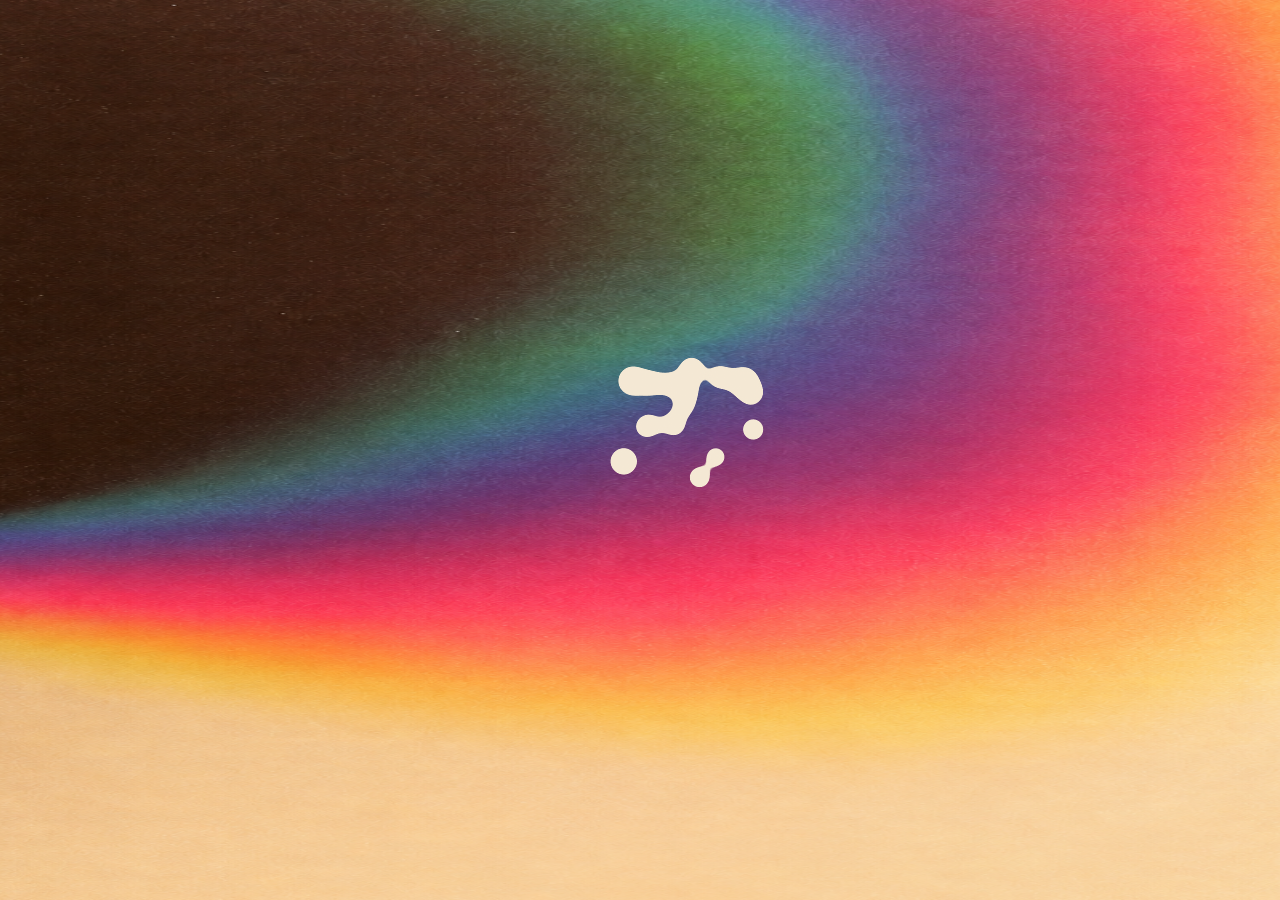
==== index.html @ b80fb59c "Add files via upload" ====
<!DOCTYPE html>
<html data-release="aurora-release-20260929-13" lang="en" class="booting preapp">
<head>
<meta charset="utf-8">
<meta name="viewport" content="width=device-width, initial-scale=1, maximum-scale=1, user-scalable=no, viewport-fit=cover, interactive-widget=resizes-content">
<meta name="theme-color" content="#ecd2a8">
<meta name="apple-mobile-web-app-capable" content="yes">
<meta name="mobile-web-app-capable" content="yes">
<meta name="apple-mobile-web-app-status-bar-style" content="black-translucent">
<script>
function auroraHostOrigin(){return window.AURORA_HOST_ORIGIN||(location.protocol==='file:'?'null':location.origin)}
function auroraTargetOrigin(){return auroraHostOrigin()==='null'?'*':auroraHostOrigin()}
function auroraTrustedParent(e){return parent!==window&&e.source===parent&&e.origin===auroraHostOrigin()}
window.AURORA_BOOTED=false;
try{const c=localStorage.getItem('aurora-chrome-colour');if(/^#[a-f0-9]{6}$/i.test(c||'')){document.documentElement.style.setProperty('--boot-base',c);document.documentElement.style.backgroundColor=c;document.querySelector('meta[name=theme-color]').content=c}}catch{}
try{document.documentElement.dataset.bootTheme=localStorage.getItem('aurora-boot-theme')||'light'}catch{document.documentElement.dataset.bootTheme='light'}
window.AURORA_ATOMIC=true;window.AURORA_RELEASE_APP=true;window.AURORA_FORCE_PREVIEW=false;
window.AURORA_AUTH_RETURN=null;
const authHash=new URLSearchParams(location.hash.slice(1));
if(authHash.has('access_token')||authHash.has('error_description')){
 window.AURORA_AUTH_RETURN={access_token:authHash.get('access_token'),refresh_token:authHash.get('refresh_token'),error:authHash.get('error_description'),type:authHash.get('type')};
 history.replaceState(null,'',location.pathname+location.search);
}
</script>
<style id="critical-boot">
html.booting,html.booting body{background:var(--boot-base,#ecd2a8)!important;margin:0}
html[data-boot-theme=dark]{--boot-base:#ecd2a8;--boot-blue:#1b2c35;--boot-plum:#302a32}
html.booting body>:not(#bootVeil):not(script):not(noscript){visibility:hidden!important}
#bootVeil{position:fixed;inset:0;z-index:2000;background:radial-gradient(ellipse at 15% 20%,var(--boot-blue,#adc6d5),transparent 70%),radial-gradient(ellipse at 85% 65%,var(--boot-plum,#d2c9d8),transparent 65%),var(--boot-base,#ecd2a8);display:grid;place-items:center;transition:opacity .4s ease;pointer-events:none}
#bootVeil.ready{opacity:0}#bootError{color:#c6beb6;font:13px/1.7 Arial,sans-serif;text-align:center;padding:30px}#bootError a{color:#c94b48}
@media(prefers-reduced-motion:reduce){#bootVeil{transition:none}}
</style>
<title>AURORA</title>
<meta name="description" content="Aurora — a good-looking place to throw what you do.">
<meta name="apple-mobile-web-app-title" content="Aurora">
<link rel="manifest" href="manifest.webmanifest">
<link rel="icon" href="icons/aurora-ember.svg" type="image/svg+xml">
<link rel="apple-touch-icon" href="icons/aurora-ember-180.png">
<style>
/* ---------- tokens ---------- */
:root{
  --accent:#4f6bff; --accent-ink:#ffffff;
  --ink:#0e1020; --ink-2:rgba(14,16,32,.62); --ink-3:rgba(14,16,32,.42);
  --glass:rgba(255,255,255,.16); --glass-strong:rgba(255,255,255,.34); --glass-line:rgba(255,255,255,.42);
  --glass-shadow:0 10px 40px rgba(10,12,40,.10);
  --card-r:24px; --pill-r:999px; --tab-h:56px;
  --dens:.95; --gutter:20px; --app-max:500px;
  --safe-b:env(safe-area-inset-bottom,0px); --safe-t:env(safe-area-inset-top,0px);
  --font-display:"Roboto Condensed",Impact,"Arial Narrow",sans-serif;
  --font-body:"Inter",system-ui,-apple-system,"Segoe UI",sans-serif;
  --display-style:italic; --display-weight:800; --display-track:-0.01em;
  --ease:cubic-bezier(.2,.7,.2,1); --spring:cubic-bezier(.34,1.3,.5,1);
  --g1:#8fb3ff; --g2:#3b5bdb; --g3:#c7cfd2; --g4:#7b4fd6; --g5:#e9ecef; --g6:#5a7cff;
  --bg-sat:1; --bg-bri:1; --noise:.28; --bg-blur:0px;
  --nav-w:0px;
  color-scheme:light;
}
html[data-family="b"]{ --g1:#9fd3b0; --g2:#3c8f5c; --g3:#e5e2d6; --g4:#e0453a; --g5:#f2e9dc; --g6:#8fb59a; }
html[data-theme="dark"]{
  --ink:#f3f4f8; --ink-2:rgba(243,244,248,.66); --ink-3:rgba(243,244,248,.42);
  --glass:rgba(22,22,28,.36); --glass-strong:rgba(28,28,34,.55); --glass-line:rgba(255,255,255,.16);
  --glass-shadow:0 10px 40px rgba(0,0,0,.35);
  --bg-sat:.12; --bg-bri:.42; color-scheme:dark;
}
html[data-typo="sans"]{ --font-display:"Inter",system-ui,sans-serif; --display-style:normal; --display-weight:800; --display-track:-0.03em; }
html[data-typo="light"]{ --font-display:"Inter",system-ui,sans-serif; --display-style:normal; --display-weight:500; --display-track:.08em; }

/* ---------- base ---------- */
*{box-sizing:border-box;margin:0;padding:0;-webkit-tap-highlight-color:transparent}
body{-webkit-user-select:none;user-select:none}
input,textarea,[contenteditable],.bcard .body,.sheet .panel p{-webkit-user-select:text;user-select:text}
html{background-color:#5b63c8;
  background-image:linear-gradient(160deg,var(--g5) 0%,var(--g2) 55%,var(--g4) 100%);
  background-repeat:no-repeat;background-size:cover;overscroll-behavior:none}
html[data-theme="dark"]{background-image:none}
body{min-height:100dvh;overscroll-behavior:none;font-family:var(--font-body);color:var(--ink);background:transparent;-webkit-font-smoothing:antialiased;overscroll-behavior-y:none;font-size:15px;line-height:1.35}
button,input,textarea,select{font:inherit;color:inherit}
button{background:none;border:0;cursor:pointer}
img,video{display:block;max-width:100%}
[hidden]{display:none!important}
::selection{background:var(--accent);color:var(--accent-ink)}
/* no visible scrollbars anywhere */
*{scrollbar-width:none;-ms-overflow-style:none}
*::-webkit-scrollbar{width:0;height:0;display:none}

/* ---------- aurora background ---------- */
.bg{position:fixed;left:0;right:0;top:-6vh;bottom:auto;height:max(125vh,125lvh,1200px);z-index:0;overflow:hidden;pointer-events:none;filter:saturate(var(--bg-sat)) brightness(var(--bg-bri));transition:filter .5s var(--ease)}
.bg .mesh{position:absolute;inset:-22%;
  background:
    radial-gradient(60% 50% at 20% 20%, var(--g1) 0%, transparent 60%),
    radial-gradient(55% 45% at 80% 15%, var(--g6) 0%, transparent 60%),
    radial-gradient(70% 60% at 65% 65%, var(--g2) 0%, transparent 65%),
    radial-gradient(45% 45% at 20% 80%, var(--g4) 0%, transparent 60%),
    radial-gradient(50% 40% at 85% 85%, var(--g3) 0%, transparent 60%),
    linear-gradient(160deg, var(--g5) 0%, var(--g3) 100%);
  filter:blur(30px);transform:translateZ(0);animation:drift 48s ease-in-out infinite alternate}
@keyframes drift{0%{transform:translate3d(0,0,0) scale(1)}50%{transform:translate3d(-3%,2%,0) scale(1.06)}100%{transform:translate3d(2%,-2%,0) scale(1.03)}}
.bg .photo{position:absolute;inset:-4%;background-size:cover;background-position:center;filter:blur(var(--bg-blur));opacity:0;transition:opacity .6s var(--ease)}
.bg .photo.on{opacity:1}
.bg .scrim{position:absolute;inset:0;background:rgba(255,255,255,.44);opacity:0;transition:opacity .6s var(--ease)}
html[data-theme="dark"] .bg .scrim{background:rgba(10,11,16,.52)}
.bg .scrim.on{opacity:1}
.bg .grain{position:absolute;inset:0;opacity:var(--noise);mix-blend-mode:overlay;
  background-image:url("data:image/svg+xml;utf8,<svg xmlns='http://www.w3.org/2000/svg' width='300' height='300'><filter id='n'><feTurbulence type='fractalNoise' baseFrequency='.72' numOctaves='4' seed='7' stitchTiles='stitch'/><feColorMatrix values='0 0 0 0 0 0 0 0 0 0 0 0 0 0 0 0 0 0 1 0'/></filter><rect width='100%' height='100%' filter='url(%23n)'/></svg>");
  background-size:300px 300px}
html[data-theme="dark"] .bg .grain{mix-blend-mode:soft-light}

/* ---------- app frame ---------- */
.app{position:relative;z-index:1;min-height:100dvh;max-width:var(--app-max);margin:0 auto;
  padding:calc(var(--safe-t) + 124px) var(--gutter) calc(var(--tab-h) + var(--safe-b) + 30px)}
html[data-dens="compact"]{--dens:.86;--gutter:13px;--app-max:560px}
html[data-dens="airy"]{--dens:1.04;--gutter:28px;--app-max:460px}

/* ---------- fixed top bar + light-break veils ---------- */
.veil{position:fixed;left:0;right:0;z-index:15;pointer-events:none;
  -webkit-backdrop-filter:blur(16px) saturate(1.2);backdrop-filter:blur(16px) saturate(1.2)}
.veil.top{top:0;height:calc(var(--safe-t) + 158px);
  -webkit-mask-image:linear-gradient(to bottom,#000 calc(var(--safe-t) + 110px),rgba(0,0,0,.5) calc(var(--safe-t) + 132px),transparent 100%);
  mask-image:linear-gradient(to bottom,#000 calc(var(--safe-t) + 110px),rgba(0,0,0,.5) calc(var(--safe-t) + 132px),transparent 100%)}
.veil.bot{bottom:0;height:calc(var(--safe-b) + var(--tab-h) + 54px);
  -webkit-mask-image:linear-gradient(to top,#000 calc(var(--safe-b) + var(--tab-h) + 14px),rgba(0,0,0,.55) calc(var(--safe-b) + var(--tab-h) + 32px),transparent 100%);
  mask-image:linear-gradient(to top,#000 calc(var(--safe-b) + var(--tab-h) + 14px),rgba(0,0,0,.55) calc(var(--safe-b) + var(--tab-h) + 32px),transparent 100%)}

.topbar{position:fixed;top:0;left:0;right:0;z-index:22;padding:calc(var(--safe-t) + 12px) var(--gutter) 10px;
  background:transparent;border:0;
  transition:transform .35s var(--ease),opacity .25s}
.topbar.hidden{transform:translateY(-110%);opacity:0;pointer-events:none}
.tb{display:flex;align-items:flex-start;gap:11px;max-width:var(--app-max);margin:0 auto;min-height:50px}
.tb2{display:flex;align-items:center;gap:9px;max-width:var(--app-max);margin:10px auto 0;min-height:44px}
.tb2 .streak-chip{margin-right:auto}
.tb2 .streak-chip .lbl{font-size:9.5px;font-weight:800;letter-spacing:.12em;text-transform:uppercase;color:var(--ink-2)}
.tb-mk{width:30px;height:30px;flex:none;color:var(--accent);display:block;margin-top:2px}
.tb-mk svg{width:100%;height:100%;display:block}
.tb-titles{display:flex;flex-direction:column;gap:0;min-width:0;flex:1 1 auto}
.tb-brand{font-size:31px;line-height:.94;flex:none}
.tb-page{font-family:var(--font-display);font-style:var(--display-style);font-weight:var(--display-weight);
  letter-spacing:var(--display-track);font-size:21px;line-height:1;text-transform:uppercase;color:var(--ink-2);
  white-space:nowrap;overflow:hidden;text-overflow:ellipsis;margin-top:2px}
.tb-grow{display:none}
.tb .date{font-family:var(--font-display);font-style:var(--display-style);font-weight:700;font-size:11px;letter-spacing:.09em;text-transform:uppercase;color:var(--ink-2);flex:none;padding-top:6px}
.tb2 .streak-chip{padding:8px 14px;background:var(--glass-strong);border:1px solid var(--glass-line);flex:none;
  -webkit-backdrop-filter:blur(14px);backdrop-filter:blur(14px)}
.tb2 .streak-chip .n{font-size:17px}
.tb-back{width:28px;height:28px;border-radius:50%;flex:none;display:inline-flex;align-items:center;justify-content:center;background:var(--glass-strong);border:1px solid var(--glass-line);color:var(--ink-2);transition:transform .15s var(--spring)}
.tb-back:active{transform:scale(.9)}
.tb-back svg{width:13px;height:13px}
@media (max-width:430px){ .tb{gap:9px} }
@media (max-width:340px){ .tb-mk{display:none} }
.app.slide-l > .screen.active{animation:pageInL .3s var(--ease)}
.app.slide-r > .screen.active{animation:pageInR .3s var(--ease)}
@keyframes pageInL{from{opacity:0;transform:translateX(26px)}to{opacity:1;transform:none}}
@keyframes pageInR{from{opacity:0;transform:translateX(-26px)}to{opacity:1;transform:none}}
@media (prefers-reduced-motion:reduce){.app.slide-l > .screen.active,.app.slide-r > .screen.active{animation:none}}
.screen{display:none}
.screen.active{display:block;animation:screenIn .28s var(--ease)}
@keyframes screenIn{from{opacity:0;transform:translateY(8px)}to{opacity:1;transform:none}}
@keyframes fadeUp{from{opacity:0;transform:translateY(10px)}to{opacity:1;transform:none}}
@keyframes pop{0%{transform:scale(.7)}60%{transform:scale(1.12)}100%{transform:scale(1)}}
.stagger>*{animation:fadeUp .38s var(--ease) both;animation-delay:calc(var(--i,0) * 45ms)}
@media (prefers-reduced-motion:reduce){*,*::before,*::after{animation-duration:.01ms!important;animation-iteration-count:1!important;transition-duration:.01ms!important}}

/* ---------- typography ---------- */
.display{font-family:var(--font-display);font-style:var(--display-style);font-weight:var(--display-weight);letter-spacing:var(--display-track);text-transform:uppercase;line-height:1}
.brand{font-size:22px;color:var(--accent)}
.h1{font-size:26px;margin:2px 0 12px}
.label{font-size:10.5px;letter-spacing:.14em;text-transform:uppercase;color:var(--ink-2);font-weight:600}
.tiny{font-size:11px;color:var(--ink-3)}
.hdr{display:flex;align-items:center;justify-content:space-between;margin-bottom:12px;gap:10px}
.hdr .date{font-family:var(--font-display);font-style:var(--display-style);font-weight:700;font-size:12px;letter-spacing:.06em;text-transform:uppercase;color:var(--accent)}
.hdr .right{display:flex;align-items:center;gap:8px}
.deskonly{display:none}
@media (min-width:1000px){.deskonly{display:block}.hdr{justify-content:flex-end}}
.streak-chip{display:inline-flex;align-items:center;gap:6px;padding:6px 11px;border-radius:var(--pill-r);font-size:12px;font-weight:600}
.streak-chip .n{font-family:var(--font-display);font-style:var(--display-style);font-weight:800;font-size:16px;line-height:1;font-variant-numeric:tabular-nums}

/* ---------- glass ---------- */
.glass{background:var(--glass);-webkit-backdrop-filter:blur(22px) saturate(1.5);backdrop-filter:blur(22px) saturate(1.5);border:1px solid var(--glass-line);border-radius:var(--card-r);box-shadow:var(--glass-shadow), inset 0 1px 0 rgba(255,255,255,.25)}
.block{padding:calc(14px * var(--dens)) calc(16px * var(--dens))}
.block + .block{margin-top:calc(11px * var(--dens))}
.block-head{display:flex;align-items:center;justify-content:space-between;margin-bottom:8px;min-height:22px;gap:12px;flex-wrap:wrap}
.block-head > .display{min-width:0;overflow:hidden;text-overflow:ellipsis;white-space:nowrap}
.pill{display:inline-flex;align-items:center;gap:6px;padding:7px 13px;border-radius:var(--pill-r);background:var(--glass-strong);border:1px solid var(--glass-line);font-size:12.5px;font-weight:600;transition:transform .15s var(--spring),background .18s,color .18s;-webkit-backdrop-filter:blur(14px);backdrop-filter:blur(14px);white-space:nowrap}
.pill:active{transform:scale(.94)}
.pill.on{background:var(--accent);color:var(--accent-ink);border-color:transparent}
.pill.sm{padding:5px 10px;font-size:11.5px}
.btn{display:inline-flex;align-items:center;justify-content:center;gap:8px;padding:12px 18px;border-radius:var(--pill-r);font-weight:600;font-size:14px;background:var(--glass-strong);border:1px solid var(--glass-line);transition:transform .15s var(--spring),opacity .15s;-webkit-backdrop-filter:blur(14px);backdrop-filter:blur(14px)}
.btn:active{transform:scale(.96)}
.btn.primary{background:var(--accent);color:var(--accent-ink);border-color:transparent}
.btn.ghost{background:transparent;border-color:transparent;color:var(--ink-2)}
.btn.danger{color:#e0453a}
.btn.block{width:100%}
.iconbtn{width:40px;height:40px;border-radius:50%;display:inline-flex;align-items:center;justify-content:center;background:var(--glass-strong);border:1px solid var(--glass-line);font-size:20px;line-height:1;-webkit-backdrop-filter:blur(14px);backdrop-filter:blur(14px);transition:transform .18s var(--spring);flex:none}
.iconbtn:active{transform:scale(.88)}
.iconbtn.primary{background:var(--accent);color:var(--accent-ink);border-color:transparent}
.iconbtn.sm{width:32px;height:32px;font-size:16px}
.iconbtn.lg{width:44px;height:44px;font-size:23px;font-weight:400}
.row{display:flex;align-items:center;gap:10px}
.row.between{justify-content:space-between}
.wrap{flex-wrap:wrap}
.grow{flex:1;min-width:0}
.stack>*+*{margin-top:8px}
input.field,textarea.field{width:100%;padding:12px 14px;border-radius:16px;border:1px solid var(--glass-line);background:var(--glass);outline:none;-webkit-appearance:none;appearance:none;-webkit-backdrop-filter:blur(14px);backdrop-filter:blur(14px);transition:border-color .18s}
input.field:focus,textarea.field:focus{border-color:var(--accent)}
textarea.field{min-height:120px;resize:vertical;line-height:1.45}
input.field::placeholder,textarea.field::placeholder{color:var(--ink-3)}
input[type=range]{-webkit-appearance:none;appearance:none;width:100%;height:28px;background:transparent}
input[type=range]::-webkit-slider-runnable-track{height:5px;border-radius:5px;background:var(--glass-strong);border:1px solid var(--glass-line)}
input[type=range]::-webkit-slider-thumb{-webkit-appearance:none;width:22px;height:22px;border-radius:50%;background:var(--accent);margin-top:-9px;box-shadow:0 2px 8px rgba(0,0,0,.2);border:2px solid #fff}
input[type=range]::-moz-range-track{height:5px;border-radius:5px;background:var(--glass-strong)}
input[type=range]::-moz-range-thumb{width:22px;height:22px;border-radius:50%;background:var(--accent);border:2px solid #fff}

/* check + rows */
.check{width:26px;height:26px;border-radius:50%;border:1.5px solid var(--glass-line);background:var(--glass-strong);display:inline-flex;align-items:center;justify-content:center;flex:none;transition:background .18s,border-color .18s,transform .2s var(--spring)}
.check:active{transform:scale(.85)}
.check svg{width:14px;height:14px;color:var(--accent-ink);--tick:24}
.check.on{background:var(--accent);border-color:transparent;animation:pop .32s var(--spring)}
.check.on svg{--tick:0}
.check.lg{width:32px;height:32px}
.check.lg svg{width:17px;height:17px}
.item{display:flex;align-items:center;gap:12px;padding:11px 13px;border-radius:18px;background:var(--glass);border:1px solid var(--glass-line);transition:opacity .28s,transform .28s var(--ease)}
.item + .item{margin-top:8px}
.item .name{flex:1;min-width:0;overflow:hidden;text-overflow:ellipsis;white-space:nowrap;font-weight:500}
.item.done .name{color:var(--ink-3);text-decoration:line-through}
.item.leaving{opacity:0;transform:translateX(14px) scale(.98)}
.streak{font-size:11.5px;font-weight:600;color:var(--ink-2);display:inline-flex;align-items:center;gap:3px;font-variant-numeric:tabular-nums}
.streak.hot{color:var(--accent)}
.sector-tag{font-size:10px;letter-spacing:.08em;text-transform:uppercase;color:var(--ink-3);font-weight:600}

/* ---------- bottom tab bar (phone) ---------- */
.tabbar{position:fixed;left:50%;transform:translateX(-50%);bottom:max(10px, calc(var(--safe-b) - 8px));z-index:22;display:flex;gap:4px;padding:5px;border-radius:var(--pill-r);width:fit-content;max-width:calc(100vw - 20px);transition:transform .35s var(--ease),opacity .25s}
.tabbar.hidden{transform:translate(-50%,140%);opacity:0;pointer-events:none}
.tabbar button{position:relative;flex:0 1 auto;min-width:0;display:flex;align-items:center;gap:6px;height:40px;padding:0 9px;white-space:nowrap;border-radius:var(--pill-r);font-size:12.5px;font-weight:700;color:var(--ink-2);background:transparent;border:0;z-index:1;
  transition:color .22s var(--ease),padding .3s var(--spring),transform .15s var(--spring)}
.tabbar button .ic{width:20px;height:20px;flex:none;display:block}
.tabbar button .ic svg{width:100%;height:100%;display:block}
.tabbar button .lb{max-width:0;min-width:0;overflow:hidden;opacity:0;transition:max-width .32s var(--spring),opacity .22s var(--ease)}
.tabbar button.on{padding:0 12px 0 10px;color:var(--accent-ink)}
.tabbar button.on .lb{max-width:80px;opacity:1}
@media (max-width:365px){ .tabbar{gap:3px} .tabbar button{padding:0 6px} .tabbar button.on{padding:0 9px 0 8px} .tabbar button.on .lb{max-width:62px;font-size:11.5px} }
.tabbar button:active{transform:scale(.94)}
.tabbar .ind{position:absolute;top:5px;bottom:5px;left:0;width:0;border-radius:var(--pill-r);background:var(--accent);transition:left .32s var(--spring),width .32s var(--spring);z-index:0}

/* ---------- desktop: side nav ---------- */
.sidenav{display:none}
@media (min-width:1000px){
  :root{--nav-w:232px}
  .tabbar{display:none}
  .sidenav{display:flex;position:fixed;left:0;top:0;bottom:0;width:var(--nav-w);z-index:20;flex-direction:column;gap:4px;padding:26px 18px;
    background:var(--glass);-webkit-backdrop-filter:blur(26px) saturate(1.5);backdrop-filter:blur(26px) saturate(1.5);
    border-right:1px solid var(--glass-line)}
  .sidenav .brandrow{display:flex;align-items:center;gap:10px;margin-bottom:22px}
  .sidenav .mk{width:32px;height:32px;color:var(--accent);flex:none;display:block}
  .sidenav .mk svg{width:100%;height:100%;display:block}
  .sidenav .brand{font-size:20px}
  .sidenav button.nav{display:flex;align-items:center;gap:11px;padding:10px 13px;border-radius:14px;text-align:left;font-size:14px;font-weight:600;color:var(--ink-2);transition:background .2s,color .2s,transform .15s var(--spring)}
  .sidenav button.nav .dot{width:6px;height:6px;border-radius:50%;background:currentColor;opacity:.35;flex:none;transition:opacity .2s,transform .2s var(--spring)}
  .sidenav button.nav:hover{color:var(--ink);background:var(--glass-strong)}
  .sidenav button.nav.on{background:var(--accent);color:var(--accent-ink)}
  .sidenav button.nav.on .dot{opacity:1;transform:scale(1.35)}
  .sidenav .foot{margin-top:auto;display:flex;flex-direction:column;gap:10px}
  .sidenav .foot .streak-chip{justify-content:center}
  .app{max-width:none;margin:0;padding:96px 34px 56px calc(var(--nav-w) + 34px)}
  .app > .screen{max-width:1180px;margin:0 auto}
  .topbar{left:var(--nav-w);padding:20px 34px 14px}
  /* the sidebar already carries the streak and the + button */
  .tb2{display:none}
  .tb{max-width:1180px;min-height:48px}
  .tb-mk{display:none}
  .tb-titles{flex-direction:column-reverse;gap:2px}
  .tb-brand{display:none}
  .tb-page{font-size:30px;font-weight:var(--display-weight);font-family:var(--font-display);font-style:var(--display-style);letter-spacing:var(--display-track);text-transform:none;color:var(--ink);line-height:1}
  .veil.top{left:var(--nav-w);height:118px;
    -webkit-mask-image:linear-gradient(to bottom,#000 78px,rgba(0,0,0,.55) 96px,transparent 100%);
    mask-image:linear-gradient(to bottom,#000 78px,rgba(0,0,0,.55) 96px,transparent 100%)}
  .veil.bot{left:var(--nav-w);height:64px;
    -webkit-mask-image:linear-gradient(to top,#000 10px,transparent 100%);
    mask-image:linear-gradient(to top,#000 10px,transparent 100%)}
}
@media (min-width:1500px){ .app{padding-right:56px} }

/* ---------- home ------------------------------------------------------
   Content stacks up from the bottom. The top third is air, everything you
   tap is under the thumb. Gaps are generous — more air than content. */
.home{display:flex;flex-direction:column;gap:12px}
.hstack{display:flex;flex-direction:column;gap:calc(19px * var(--dens))}
.hsec{min-width:0}
.hsec.bare{background:none}
/* the one block not squared off to both edges — that is why the eye lands on it */
.hsec.narrow{width:76%;min-width:230px}
.hlabel{font-size:9.5px;font-weight:800;letter-spacing:.22em;text-transform:uppercase;color:var(--ink-2);margin-bottom:11px}

.wkcard{padding:16px 17px;border-radius:var(--card-r);background:var(--glass);border:1px solid var(--glass-line);
  box-shadow:var(--glass-shadow);-webkit-backdrop-filter:blur(18px) saturate(1.3);backdrop-filter:blur(18px) saturate(1.3);
  display:flex;flex-direction:column;gap:12px}
.wkcard .line{font-family:var(--font-display);font-style:var(--display-style);font-weight:var(--display-weight);
  letter-spacing:var(--display-track);font-size:clamp(17px,4.6vw,21px);line-height:1.18;text-transform:uppercase;overflow-wrap:anywhere}
.wkcard .facts{display:flex;flex-wrap:wrap;gap:7px}
.wkcard .fact{display:inline-flex;align-items:baseline;gap:6px;padding:7px 12px;border-radius:999px;background:var(--glass);border:1px solid var(--glass-line)}
.wkcard .fact b{font-family:var(--font-display);font-style:var(--display-style);font-weight:800;font-size:17px;line-height:1;font-variant-numeric:tabular-nums;color:var(--sec,var(--accent))}
.wkcard .fact span{font-size:12.5px;color:var(--ink-2)}
.wkcard .bars{display:flex;flex-direction:column;gap:6px}
.wkcard .bar{display:grid;grid-template-columns:minmax(64px,26%) 1fr auto;align-items:center;gap:9px;font-size:12.5px}
.wkcard .bar .nm{overflow:hidden;text-overflow:ellipsis;white-space:nowrap;color:var(--ink-2)}
.wkcard .bar .tr{height:6px;border-radius:4px;background:var(--glass-line);overflow:hidden}
.wkcard .bar .tr i{display:block;height:100%;border-radius:4px;background:var(--sec,var(--accent));transition:width .7s var(--ease)}
.wkcard .bar .n{font-variant-numeric:tabular-nums;color:var(--ink-3);font-size:11.5px}
.wkcard .acts{display:flex;flex-wrap:wrap;gap:8px}
.wkcard.slot{border-style:solid}
.wkcard .dismiss{margin-left:auto}

/* ---- the one card at the top of Home ----
   Narrower than everything else, so the eye lands on it; carries its reason
   and one thing you can finish without leaving the screen. */
.focusc{width:100%;display:flex;flex-direction:column;gap:10px;
  padding:14px 15px;border-radius:20px;background:var(--glass-strong);border:1px solid var(--glass-line);
  border-left:3px solid var(--sec,var(--accent));box-shadow:var(--glass-shadow);
  -webkit-backdrop-filter:blur(18px) saturate(1.3);backdrop-filter:blur(18px) saturate(1.3)}
.focusc .fhead{display:flex;flex-direction:column;align-items:flex-start;gap:5px;width:100%;text-align:left;
  transition:transform .2s var(--spring)}
.focusc .fhead:active{transform:scale(.985)}
.focusc .lb{font-size:9.5px;font-weight:800;letter-spacing:.16em;text-transform:uppercase;color:var(--sec,var(--ink-3))}
.focusc .nm{font-family:var(--font-display);font-style:var(--display-style);font-weight:var(--display-weight);
  letter-spacing:var(--display-track);font-size:27px;line-height:1;text-transform:uppercase;overflow-wrap:anywhere}

.focusc .hact{display:flex;align-items:center;gap:11px;width:100%;padding:10px 12px;border-radius:15px;
  background:var(--glass);border:1px solid var(--glass-line);min-width:0;text-align:left}
.focusc .hact .t{flex:1;min-width:0;font-size:13.5px;font-weight:500;
  overflow:hidden;text-overflow:ellipsis;white-space:nowrap}
.focusc .hact .check{flex:none}
.focusc .hact .check.on{background:var(--sec,var(--accent));border-color:transparent}
.focusc .hact.add{border-style:dashed;color:var(--ink-2);font-weight:600;justify-content:center}
.focusc .hact.add .pl{font-size:16px;font-weight:800;color:var(--sec,var(--accent));flex:none}
.focusc .hact.add .t{flex:0 1 auto}

.focusc .hnext{display:flex;flex-direction:column;gap:4px;padding:10px 12px;border-radius:15px;
  background:var(--glass);border:1px solid var(--glass-line)}
.focusc .hnext .lb{font-size:9px;letter-spacing:.16em;color:var(--ink-3)}
.focusc .hnext input{background:transparent;border:0;outline:0;padding:0;width:100%;
  font-size:14px;font-weight:600;color:inherit}
.focusc .hnext input::placeholder{font-weight:400;color:var(--ink-3)}

.btn.on{background:var(--accent);color:var(--accent-ink);border-color:transparent}

/* ---- today: every personal habit due, one list ---- */
.hrows{display:flex;flex-direction:column;gap:8px}
.hrows .hrow{display:flex;align-items:center;gap:12px;padding:12px 14px;border-radius:16px;
  background:var(--glass-strong);border:1px solid var(--glass-line);box-shadow:var(--glass-shadow);min-width:0}
.hrows .hrow + .hrow{margin-top:0}
.hrows .hrow .t{flex:1;min-width:0;font-size:14px;font-weight:500;overflow:hidden;text-overflow:ellipsis;white-space:nowrap}
.hrows .hrow.done .t{text-decoration:line-through;color:var(--ink-3)}
.hrows .hrow .src{width:6px;height:6px;border-radius:50%;background:var(--sec,var(--ink-3));flex:none}
.hrows .hrow .check.on{background:var(--sec,var(--accent));border-color:transparent}
.hrows .hrow.ghost{justify-content:center;background:transparent;border-style:dashed;color:var(--ink-2);
  box-shadow:none;font-size:13.5px;font-weight:600}

/* ---- the dark strip -------------------------------------------------
   A tinted red panel vanishes on a pink or photo background. This one
   carries its own contrast, and nothing else in the app is dark — so a
   problem never reads as just another task. */
.alerts{display:flex;flex-direction:column;gap:8px}
.alert{display:flex;align-items:center;flex-wrap:nowrap;gap:11px;width:100%;padding:12px 15px;border-radius:16px;min-width:0;
  background:rgba(14,16,32,.88);border:1px solid rgba(255,255,255,.14);color:#fff;
  box-shadow:0 8px 26px rgba(10,12,40,.3);
  -webkit-backdrop-filter:blur(12px);backdrop-filter:blur(12px);
  transition:transform .18s var(--spring)}
.alert:active{transform:scale(.98)}
.alert .dot{width:8px;height:8px;border-radius:50%;flex:none;background:#ffb43d;box-shadow:0 0 0 4px rgba(255,180,61,.22)}
.alert.cash .dot{background:#ff5b3d;box-shadow:0 0 0 4px rgba(255,91,61,.24)}
.alert .t{flex:1;min-width:0;font-size:13px;font-weight:700;text-align:left;overflow:hidden;text-overflow:ellipsis;white-space:nowrap}
.alert .amt{font-size:12.5px;font-weight:800;flex:none;color:#ffc86b;font-variant-numeric:tabular-nums}
.alert.cash .amt{color:#ff8f78}
.alert .go{font-size:14px;font-weight:800;color:rgba(255,255,255,.72);flex:none}

/* ---- the Board, on Home, the way it was ---- */
.bcards{display:flex;flex-direction:column;gap:10px}
.bcards .bcard{border-radius:20px;background:var(--glass-strong);border:1px solid var(--glass-line);
  padding:13px 15px;display:flex;flex-direction:column;gap:7px;box-shadow:var(--glass-shadow);
  -webkit-backdrop-filter:blur(18px) saturate(1.3);backdrop-filter:blur(18px) saturate(1.3);
  transition:transform .18s var(--spring);cursor:pointer}
.bcards .bcard:active{transform:scale(.99)}
.bcards .lb{font-size:9.5px;font-weight:800;letter-spacing:.2em;text-transform:uppercase;color:var(--ink-2)}
.bcards .tx{font-size:13.5px;line-height:1.4;color:var(--ink);font-weight:500;overflow-wrap:anywhere}
.bcards .tx.multi{color:var(--ink-2);font-weight:400;display:-webkit-box;-webkit-line-clamp:3;-webkit-box-orient:vertical;overflow:hidden}
.bcards .tx .ph{color:var(--ink-3);font-weight:400}
.bcards .vis{display:flex;gap:9px}
.bcards .vis .im{flex:1;min-width:0;border-radius:16px;aspect-ratio:3/4;overflow:hidden;
  border:1px solid var(--glass-line);background:var(--glass)}
.bcards .vis .im img{width:100%;height:100%;object-fit:cover}

/* focus sector (legacy — day deck) */
.focus{width:100%;display:flex;align-items:center;gap:14px;padding:14px 15px;border-radius:var(--card-r);
  background:var(--glass);border:1px solid var(--glass-line);box-shadow:var(--glass-shadow);text-align:left;
  -webkit-backdrop-filter:blur(18px) saturate(1.3);backdrop-filter:blur(18px) saturate(1.3);
  transition:transform .2s var(--spring)}
.focus:active{transform:scale(.985)}
.focus .ring{position:relative;width:56px;height:56px;flex:none}
.focus .ring svg{width:100%;height:100%;transform:rotate(-90deg);overflow:visible}
.focus .ring circle{fill:none;stroke-width:5;stroke-linecap:round}
.focus .ring .tr{stroke:var(--glass-line)}
.focus .ring .vl{stroke:var(--sec,var(--accent));transition:stroke-dashoffset .7s var(--ease)}
.focus .ring .p{position:absolute;inset:0;display:flex;align-items:center;justify-content:center;
  font-size:14px;font-weight:800;font-variant-numeric:tabular-nums}
.focus .txt{flex:1;min-width:0;display:flex;flex-direction:column;gap:3px}
.focus .t1{font-family:var(--font-display);font-style:var(--display-style);font-weight:var(--display-weight);
  letter-spacing:var(--display-track);font-size:23px;line-height:1.05;text-transform:uppercase;overflow-wrap:anywhere}
.focus .t2{font-size:12px;color:var(--ink-2);overflow-wrap:anywhere}
.focus .go{flex:none;width:18px;height:18px;color:var(--ink-3)}
.focus .go svg{width:100%;height:100%}

/* home pills (goals, to do) */
.pillrow{display:flex;flex-wrap:wrap;gap:8px}
.hpill{display:inline-flex;align-items:center;gap:9px;max-width:100%;min-width:0;padding:9px 14px;border-radius:999px;
  background:var(--glass);border:1px solid var(--glass-line);box-shadow:var(--glass-shadow);
  -webkit-backdrop-filter:blur(14px) saturate(1.2);backdrop-filter:blur(14px) saturate(1.2);
  font-size:13.5px;transition:transform .18s var(--spring)}
.hpill:active{transform:scale(.96)}
.hpill .l{overflow:hidden;text-overflow:ellipsis;white-space:nowrap;min-width:0}
.hpill .n{font-family:var(--font-display);font-style:var(--display-style);font-weight:800;font-size:19px;line-height:1;
  color:var(--sec,var(--accent));font-variant-numeric:tabular-nums;flex:none}
.hpill.goal{padding-left:12px}
.hpill.task{padding-left:6px}
.hpill.task .check{flex:none}
.hpill.done{opacity:.5}
.hpill.leaving{opacity:0;transform:translateX(12px) scale(.96);transition:opacity .25s var(--ease),transform .25s var(--ease)}
.hpill.ghost{background:transparent;border-style:dashed;color:var(--ink-2);box-shadow:none;backdrop-filter:none;-webkit-backdrop-filter:none}
@media (min-width:1000px){
  .home{min-height:0;justify-content:flex-start;gap:30px}
  .hstack{display:grid;grid-template-columns:minmax(0,1fr) minmax(0,1fr);gap:26px;align-items:start}
  .hsec.narrow{width:100%;min-width:0}
  #focusBlock,#alertsBlock{grid-column:1 / -1}
}
.wheel-wrap{display:none}
@media (min-width:1000px){ .wheel-wrap{display:flex;flex-direction:column;align-items:center;padding:2px 0 calc(20px * var(--dens))} }
.wheel{width:min(100%,262px);aspect-ratio:260/220;display:block;overflow:visible}
@media (min-width:1000px){.wheel{width:min(100%,330px)}}
.wheel .seg{cursor:pointer}
.wheel .seg{--sec:var(--accent)}
.wheel .wedge{fill:color-mix(in srgb,var(--sec) 42%,rgba(255,255,255,.75));stroke:rgba(255,255,255,.9);stroke-width:1.2;transform-origin:130px 108px;animation:wedgeIn .6s var(--spring) both;animation-delay:calc(var(--i,0) * 55ms + 60ms);transition:transform .2s var(--ease)}
@keyframes wedgeIn{from{transform:scale(.2);opacity:0}to{transform:scale(1);opacity:1}}
html[data-theme="dark"] .wheel .wedge{fill:color-mix(in srgb,var(--sec) 55%,rgba(255,255,255,.22))}
.wheel .seg.act .wedge{fill:var(--sec);fill-opacity:.92;stroke:rgba(255,255,255,.95);stroke-width:1.4}
.wheel .seg:not(.act) .wedge{fill-opacity:.34}
.wheel .lbl{cursor:pointer;pointer-events:auto}
.wheel .lbl.act{fill:var(--sec);opacity:1;font-size:9.5px}
.wheel .empty{fill:rgba(255,255,255,.12);stroke:rgba(255,255,255,.45);stroke-width:.9}
html[data-theme="dark"] .wheel .empty{fill:rgba(255,255,255,.05);stroke:rgba(255,255,255,.18)}
.wheel .seg:active .wedge,.wheel .seg:active .empty{transform:scale(.96)}
.wheel .grid{fill:none;stroke:rgba(255,255,255,.28);stroke-width:.7}
html[data-theme="dark"] .wheel .grid{stroke:rgba(255,255,255,.12)}
.wheel .lbl{font-family:var(--font-display);font-style:var(--display-style);font-weight:700;font-size:8.5px;letter-spacing:.06em;text-transform:uppercase;fill:var(--ink);opacity:.72}
.wheel .center{font-family:var(--font-display);font-style:var(--display-style);font-weight:800;font-size:12px;fill:var(--ink);pointer-events:none}
.wheel .hub{fill:var(--glass-strong);stroke:var(--glass-line);cursor:pointer;transition:transform .2s var(--spring);transform-origin:130px 108px}
.wheel .hub:active{transform:scale(.9)}
.legend{display:flex;flex-wrap:wrap;gap:4px 12px;justify-content:center;margin-top:2px}
.legend span{font-size:10px;letter-spacing:.06em;text-transform:uppercase;color:var(--ink-2);font-weight:600}
.legend b{color:var(--ink);font-weight:700}

.qn{display:flex;gap:8px;align-items:center;padding:6px 6px 6px 14px}
.qn input{flex:1;background:transparent;border:0;outline:0;min-width:0;font-size:14px}
.qn input::placeholder{color:var(--ink-3)}
.one{display:flex;align-items:center;gap:12px}
.one .txt{flex:1;min-width:0;overflow:hidden;text-overflow:ellipsis;white-space:nowrap;font-weight:500}
.goal-row{display:flex;align-items:center;gap:10px;padding:7px 0}
.goal-row + .goal-row{border-top:1px solid var(--glass-line)}
.goal-row .name{flex:1;min-width:0;overflow:hidden;text-overflow:ellipsis;white-space:nowrap;font-weight:500}
.goal-row .moved{width:9px;height:9px;border-radius:50%;background:var(--ink-3);flex:none;transition:background .2s,box-shadow .2s}
.goal-row .moved.yes{background:var(--accent);box-shadow:0 0 0 4px color-mix(in srgb,var(--accent) 25%,transparent)}

/* today: horizontal card rail */
.rail{display:flex;gap:8px;overflow-x:auto;scroll-snap-type:x proximity;margin:0 -16px;padding:2px 16px 6px;scroll-behavior:smooth}
.tcard{flex:none;width:132px;min-height:104px;border-radius:20px;background:var(--glass);border:1px solid var(--glass-line);padding:12px;display:flex;flex-direction:column;gap:8px;scroll-snap-align:start;
  animation:fadeUp .38s var(--ease) both;animation-delay:calc(var(--i,0) * 55ms);transition:opacity .3s,transform .3s var(--ease)}
.tcard.leaving{opacity:0;transform:translateY(-10px) scale(.94)}
.tcard .nm{font-size:13px;font-weight:500;line-height:1.25;display:-webkit-box;-webkit-line-clamp:3;-webkit-box-orient:vertical;overflow:hidden}
.tcard .bot{margin-top:auto;display:flex;align-items:center;justify-content:space-between;gap:6px}
.tcard .sector-tag{font-size:9px}
.tcard.alldone{width:auto;min-width:150px;align-items:center;justify-content:center;text-align:center}
.tcard.alldone .display{font-size:18px}
.rail .more{flex:none;width:78px;min-height:104px;border-radius:20px;background:var(--glass);border:1px dashed var(--glass-line);display:flex;align-items:center;justify-content:center;font-size:12px;font-weight:600;color:var(--ink-2)}
@media (min-width:1000px){.rail{margin:0;padding:2px 0 6px}}

/* board strip on home (auto-slide) */
.strip{display:flex;gap:8px;overflow-x:auto;scroll-snap-type:x proximity;margin:0 -16px;padding:2px 16px 4px}
@media (min-width:1000px){.strip{margin:0;padding:2px 0 4px}}
.strip .sc{position:relative;flex:none;width:120px;height:120px;border-radius:16px;overflow:hidden;background:var(--glass);border:1px solid var(--glass-line);scroll-snap-align:start;transition:transform .18s var(--spring)}
.strip .sc:active{transform:scale(.96)}
.strip .sc img,.strip .sc video{width:100%;height:100%;object-fit:cover}
.strip .sc .t{padding:10px;font-size:12px;line-height:1.35;overflow:hidden;display:-webkit-box;-webkit-line-clamp:5;-webkit-box-orient:vertical;color:var(--ink)}
.strip .sc.more{display:flex;align-items:center;justify-content:center;font-weight:600;font-size:12px;color:var(--ink-2);width:78px}
.dots-nav{display:flex;gap:5px;justify-content:center;margin-top:8px}
.dots-nav i{width:5px;height:5px;border-radius:50%;background:var(--ink-3);transition:width .3s var(--spring),background .3s}
.dots-nav i.on{width:16px;background:var(--accent)}

.trend{width:100%;height:46px;display:block;overflow:visible}
.trend path{fill:none;stroke:var(--accent);stroke-width:2;stroke-linecap:round;stroke-linejoin:round;stroke-dasharray:600;stroke-dashoffset:600;animation:draw 1.1s var(--ease) .2s forwards}
.trend .area{fill:var(--accent);fill-opacity:.14;stroke:none;animation:none}
.trend circle{fill:var(--accent)}
@keyframes draw{to{stroke-dashoffset:0}}
.sentence{font-family:var(--font-display);font-style:var(--display-style);font-weight:700;font-size:18px;line-height:1.15;text-transform:uppercase;letter-spacing:.01em;background:transparent;border:0;outline:0;width:100%;color:var(--ink);resize:none;overflow:hidden}
.sentence::placeholder{color:var(--ink-3)}
.empty{text-align:center;padding:22px 18px}
.empty p{color:var(--ink-2);font-size:14px;margin-bottom:12px}
.empty .cta{font-family:var(--font-display);font-style:var(--display-style);font-weight:800;font-size:20px;text-transform:uppercase;letter-spacing:.02em;margin-bottom:12px}

/* ---------- sectors ---------- */
.back{display:inline-flex;align-items:center;gap:6px;font-weight:600;font-size:13px;color:var(--ink-2);padding:6px 10px 6px 4px;border-radius:var(--pill-r)}
.sec-head{display:flex;align-items:flex-end;justify-content:space-between;gap:12px;margin:2px 0 14px}
.sec-head .pct{font-family:var(--font-display);font-style:var(--display-style);font-weight:800;font-size:40px;line-height:.9;color:var(--accent)}
.hrow{display:flex;align-items:center;gap:12px;padding:11px 13px;border-radius:18px;background:var(--glass);border:1px solid var(--glass-line)}
.hrow + .hrow{margin-top:8px}
.hrow .mid{flex:1;min-width:0}
.hrow input.nm{background:transparent;border:0;outline:0;font-weight:500;width:100%;min-width:0;padding:0;border-bottom:1px solid transparent;transition:border-color .18s}
.hrow input.nm:focus{border-bottom-color:var(--accent)}
.dots{display:flex;gap:5px;margin-top:6px;align-items:center}
.dots i{width:9px;height:9px;border-radius:50%;background:rgba(255,255,255,.35);border:1px solid rgba(255,255,255,.35)}
html[data-theme="dark"] .dots i{background:rgba(255,255,255,.1)}
.dots i.on{background:var(--accent);border-color:transparent}
.dots i.today{box-shadow:0 0 0 1.5px var(--ink-2)}
.hrow .x{color:var(--ink-3);font-size:18px;padding:4px 6px;transition:color .15s}
.hrow .x:hover{color:#e0453a}
.sec-list{display:grid;gap:8px}
@media (min-width:700px){.sec-list{grid-template-columns:1fr 1fr}}
@media (min-width:1000px){.sec-list{grid-template-columns:repeat(3,1fr);gap:10px}}
.srow2{display:flex;align-items:center;gap:12px;padding:14px 15px;border-radius:20px;background:var(--glass);border:1px solid var(--glass-line);cursor:pointer;transition:transform .18s var(--spring)}
.srow2:active{transform:scale(.98)}
.srow2 .mid{flex:1;min-width:0;display:flex;flex-direction:column;gap:3px}
.srow2 .nm{display:block;font-family:var(--font-display);font-style:var(--display-style);font-weight:700;font-size:17px;text-transform:uppercase;line-height:1}
.srow2 .meta{display:block;font-size:11px;color:var(--ink-3)}
.srow2 .ring{position:relative;width:40px;height:40px;flex:none}
.srow2 .ring svg{width:40px;height:40px;transform:rotate(-90deg)}
.srow2 .ring .tr{fill:none;stroke:var(--glass-line);stroke-width:4}
.srow2 .ring .vl{fill:none;stroke:var(--accent);stroke-width:4;stroke-linecap:round;transition:stroke-dashoffset .5s var(--ease)}
.srow2 .ring .p{position:absolute;inset:0;display:flex;align-items:center;justify-content:center;font-size:10.5px;font-weight:700;font-variant-numeric:tabular-nums}
.srow2.off{opacity:.42}

/* ---------- sector detail: switcher + swipe cards ---------- */
.sec-rail{display:flex;align-items:flex-start;gap:calc(11px * var(--dens));overflow-x:auto;overflow-y:hidden;scroll-snap-type:x mandatory;
  scrollbar-width:none;-ms-overflow-style:none;margin:0;padding:2px 0 calc(13px * var(--dens))}
.sec-rail::-webkit-scrollbar{display:none}
.seccard{flex:0 0 100%;scroll-snap-align:center;scroll-snap-stop:always;min-width:0;padding:calc(16px * var(--dens)) calc(17px * var(--dens));
  border-radius:var(--card-r);background:var(--glass-strong);border:1px solid var(--glass-line);
  -webkit-backdrop-filter:blur(24px) saturate(1.5);backdrop-filter:blur(24px) saturate(1.5);
  box-shadow:var(--glass-shadow), inset 0 1px 0 rgba(255,255,255,.28);
  transition:transform .32s var(--ease),opacity .32s var(--ease)}
.seccard:not(.on){transform:scale(.955);opacity:.62}
.seccard{color:var(--ink);display:flex;flex-direction:column;gap:calc(13px * var(--dens));
  min-height:calc(100dvh - var(--safe-t) - var(--safe-b) - var(--tab-h) - 248px)}
@media (min-width:1000px){ .seccard{min-height:0} }

.sechead{display:flex;flex-direction:column;gap:4px}
.seccard .code{font-size:10px;font-weight:800;letter-spacing:.16em;text-transform:uppercase;color:var(--sec,var(--ink-3));opacity:.9}
.seccard .sechead .nm{font-family:var(--font-display);font-style:var(--display-style);font-weight:var(--display-weight);
  font-size:clamp(26px,8vw,38px);line-height:1.02;text-transform:uppercase;margin-top:2px;
  background:transparent;border:0;outline:0;padding:0;width:100%;color:inherit;letter-spacing:var(--display-track)}
.seccard .sechead .note{background:transparent;border:0;outline:0;padding:2px 0;width:100%;
  font-size:14px;color:var(--ink-2);font-style:italic}
.seccard .sechead .note::placeholder{font-style:normal;color:var(--ink-3)}
.seccard .sechead .nm:focus,.seccard .sechead .note:focus{border-bottom:1px solid var(--sec,var(--accent))}

.secsig{display:flex;align-items:center;gap:8px;flex-wrap:wrap}
.seccard .daychip{display:inline-flex;align-items:center;gap:7px;padding:8px 15px;border-radius:999px;
  background:var(--sec,var(--accent));color:#fff;font-size:13px;font-weight:700;line-height:1;position:relative;overflow:hidden}
.seccard .daychip.over{background:#e0553a}
.seccard .daychip.pick input,.seccard .subchip.pick input{position:absolute;inset:0;opacity:0;cursor:pointer;color:transparent}
.seccard .subchip.pick{position:relative;overflow:hidden}
.seccard .subchip{display:inline-flex;align-items:center;padding:7px 12px;border-radius:999px;
  background:var(--glass);border:1px solid var(--glass-line);font-size:12.5px;font-weight:600;color:var(--ink-2);line-height:1}
.seccard .subchip.warn{color:#e0553a;border-color:#e0553a}
.seccard .subchip.pick{cursor:pointer}
.seccard .secsig .week{display:flex;gap:4px;margin-left:auto}
.seccard .secsig .week i{width:7px;height:7px;border-radius:50%;background:var(--glass-line)}
.seccard .secsig .week i.on{background:var(--sec,var(--accent))}

.nextstep{display:flex;flex-direction:column;gap:5px;padding:12px 14px;border-radius:16px;
  background:var(--glass);border:1px solid var(--glass-line)}
.nextstep .lb{font-size:10px;font-weight:800;letter-spacing:.16em;text-transform:uppercase;color:var(--ink-3)}
.nextstep input{background:transparent;border:0;outline:0;padding:0;width:100%;font-size:15px;font-weight:600;color:inherit}
.nextstep input::placeholder{font-weight:400;color:var(--ink-3)}

.seccard .sechabits{display:flex;flex-direction:column;gap:8px}
.seccard .sh{display:flex;align-items:center;gap:12px;padding:11px 14px;border-radius:16px;
  background:var(--glass);border:1px solid var(--glass-line);min-width:0}
.seccard .sh .nm{font-family:var(--font-body);font-style:normal;font-weight:500;font-size:14.5px;line-height:1.25;
  text-transform:none;letter-spacing:normal;flex:1;min-width:0;overflow-wrap:anywhere}
.seccard .sh.done .nm{text-decoration:line-through;color:var(--ink-3)}
.seccard .sh .st{font-size:10.5px;font-weight:700;letter-spacing:.06em;text-transform:uppercase;color:var(--ink-3);flex:none}
.seccard .sh .check{flex:none}
.seccard .sh .check.on{background:var(--sec,var(--accent));border-color:transparent}

.seccard .more{align-self:flex-start;font-size:13px;font-weight:600;color:var(--sec,var(--accent))}
.seccard .runbtn{display:inline-flex;align-items:center;justify-content:center;gap:8px;align-self:flex-start;
  padding:11px 18px;border-radius:999px;background:var(--sec,var(--accent));color:#fff;font-size:13.5px;font-weight:700}
.seccard .runbtn.wide{align-self:stretch}
.seccard .runbtn svg{width:15px;height:15px}
.seccard .runbtn:active,.seccard .daychip:active,.seccard .addline:active{transform:scale(.97)}

.sectrail{margin-top:auto;padding-top:calc(6px * var(--dens))}
.sectrail .strip{margin:0 -4px;padding:2px 4px 4px}

.secfoot{margin-top:auto;padding-top:calc(10px * var(--dens));border-top:1px solid var(--glass-line)}
.sectrail + .secfoot{margin-top:0}
.addline{display:flex;align-items:center;justify-content:center;gap:8px;width:100%;padding:12px;
  border-radius:16px;background:var(--glass);border:1px dashed var(--glass-line);
  font-size:14px;font-weight:600;color:var(--ink-2);transition:transform .18s var(--spring),color .2s,border-color .2s}
.addline .pl{font-size:17px;font-weight:700;line-height:1}
.addline:hover{color:var(--sec,var(--accent));border-color:var(--sec,var(--accent))}

.sec-body-in{animation:fadeUp .3s var(--ease) both}

/* ---------- pick a type, not a set of fields ---------- */
.typepick{display:flex;flex-direction:column;gap:8px}
.typepick button{display:flex;align-items:baseline;gap:10px;width:100%;text-align:left;
  padding:12px 14px;border-radius:16px;background:var(--glass);border:1px solid var(--glass-line);
  transition:transform .16s var(--spring),background .2s,border-color .2s}
.typepick button:active{transform:scale(.985)}
.typepick button .nm{font-family:var(--font-display);font-style:var(--display-style);font-weight:var(--display-weight);
  letter-spacing:var(--display-track);font-size:17px;line-height:1;text-transform:uppercase;flex:none}
.typepick button .hint{font-size:12px;color:var(--ink-2);line-height:1.25;min-width:0}
.typepick button.on{background:var(--accent);border-color:transparent;color:var(--accent-ink)}
.typepick button.on .hint{color:rgba(255,255,255,.82)}
@media (min-width:1000px){ .typepick{flex-direction:row} .typepick button{flex:1;flex-direction:column;align-items:flex-start;gap:5px} }

/* ---------- onboarding: the three kinds, up front ---------- */
.onbtypes{display:flex;flex-direction:column;gap:13px;margin-top:4px}
.onbgrp{display:flex;flex-direction:column;gap:8px}
.onbgrp .gh{display:flex;align-items:baseline;gap:9px}
.onbgrp .gh b{font-family:var(--font-display);font-style:var(--display-style);font-weight:var(--display-weight);
  letter-spacing:.06em;font-size:12px;text-transform:uppercase;color:var(--accent)}
.onbgrp .gh span{font-size:11.5px;color:var(--ink-3)}
.onbgrp .field{margin-top:0}
.onbgrp .pill .rm{font-size:11px;opacity:.7;margin-left:3px}


/* =====================================================================
   HOME PLANE — widgets in S / M / L
   One grid unit = a square. S is one unit, M two units wide, L two by two.
   Phone: 2 columns. Desktop: 6. Same list, same order.
   ===================================================================== */
.plane-wrap{container-type:inline-size}
.plane{--wgap:10px;display:grid;grid-template-columns:1fr 1fr;gap:var(--wgap);grid-auto-flow:row dense;
  grid-auto-rows:calc((100cqw - var(--wgap)) / 2)}
@media (min-width:1000px){
  .plane{--wgap:14px;grid-template-columns:repeat(6,minmax(0,1fr));grid-auto-rows:calc((100cqw - var(--wgap) * 5) / 6)}
}
.wg{position:relative;min-width:0;min-height:0;border-radius:22px;padding:12px 13px;overflow:hidden;
  display:flex;flex-direction:column;gap:6px;text-align:left;color:var(--ink);
  background:var(--glass-strong);border:1px solid var(--glass-line);
  box-shadow:var(--glass-shadow), inset 0 1px 0 rgba(255,255,255,.26);
  -webkit-backdrop-filter:blur(20px) saturate(1.4);backdrop-filter:blur(20px) saturate(1.4);
  -webkit-touch-callout:none;-webkit-user-select:none;user-select:none}
.wg-m{grid-column:span 2}
.wg-l{grid-column:span 2;grid-row:span 2}
.wg .w-sp{flex:1;min-height:0}
.wg .w-head{display:flex;flex-direction:column;align-items:flex-start;gap:3px;min-width:0;text-align:left;width:100%}
.wg .w-k{font-size:8.5px;font-weight:800;letter-spacing:.16em;text-transform:uppercase;color:var(--sec,var(--ink-3));
  max-width:100%;white-space:nowrap;overflow:hidden;text-overflow:ellipsis;line-height:1.5;padding-top:1px}
.wg .w-k.plain{color:var(--ink-2)}
.wg .w-n{font-family:var(--font-display);font-style:var(--display-style);font-weight:var(--display-weight);
  letter-spacing:var(--display-track);font-size:23px;line-height:1;text-transform:uppercase;overflow-wrap:anywhere;
  display:-webkit-box;-webkit-line-clamp:2;-webkit-box-orient:vertical;overflow:hidden}
.wg .w-n.w-sm{font-size:18px}
.wg .w-n.w-dim{color:var(--ink-3)}
.wg .w-note{font-size:11.5px;font-style:italic;color:var(--ink-2);line-height:1.3}
.wg .w-sub{font-size:11px;font-weight:600;color:var(--ink-2);text-align:left}
.wg .w-sub.red{color:#e0553a}
.wg .w-big{font-family:var(--font-display);font-style:var(--display-style);font-weight:800;font-size:30px;line-height:.9;
  letter-spacing:-.02em;font-variant-numeric:tabular-nums}
.wg .w-big.red{color:#e0553a}
.wg .w-top{display:flex;align-items:flex-start;gap:8px}
.wg .w-top .w-head{flex:1}
.wg .w-row{display:flex;align-items:center;gap:7px;flex-wrap:wrap}
.wg .w-dots{display:flex;gap:4px;flex:none}
.wg .w-dots i{width:6px;height:6px;border-radius:50%;background:var(--glass-line)}
.wg .w-dots i.on{background:var(--sec,var(--accent))}
.wg .w-top .w-dots{margin-top:4px}
.wg .w-pill{display:inline-flex;align-items:center;padding:4px 9px;border-radius:999px;flex:none;align-self:flex-start;
  font-size:9px;font-weight:800;letter-spacing:.07em;text-transform:uppercase;white-space:nowrap;
  background:rgba(255,255,255,.45);color:var(--ink-2)}
.wg .w-pill.solid{background:var(--sec,var(--accent));color:#fff}
.wg .w-pill.go{background:rgba(31,163,154,.22);color:#0d6b64}
.wg .w-pill.wait{background:rgba(224,85,58,.2);color:#b3371f}
.wg .w-pill.bad{background:#e0553a;color:#fff}
.wg .w-auto{position:absolute;right:10px;top:10px;font-size:7.5px;font-weight:800;letter-spacing:.12em;text-transform:uppercase;
  padding:3px 6px;border-radius:999px;background:rgba(14,16,32,.08);color:var(--ink-3)}
/* habit chips (Personal M) */
.wg .w-chips{display:flex;gap:5px;flex-wrap:wrap}
.wg .w-hc{display:inline-flex;align-items:center;gap:6px;padding:5px 10px 5px 5px;border-radius:999px;
  background:var(--glass);border:1px solid var(--glass-line);font-size:11.5px;font-weight:600;white-space:nowrap;
  max-width:100%;overflow:hidden;text-overflow:ellipsis;transition:transform .15s var(--spring)}
.wg .w-hc:active{transform:scale(.95)}
.wg .w-hc .check{width:20px;height:20px}
.wg .w-hc .check svg{width:11px;height:11px}
.wg .w-hc.done{color:var(--ink-3);text-decoration:line-through}
.wg .w-hc .pl{width:20px;text-align:center;font-weight:800;color:var(--sec,var(--accent))}
.wg .check.on{background:var(--sec,var(--accent));border-color:transparent}
/* rows */
.wg .w-rows{display:flex;flex-direction:column;gap:5px;min-height:0}
.wg .w-rows.two{display:grid;grid-template-columns:1fr 1fr}
.wg .w-r{display:flex;align-items:center;gap:8px;padding:6px 9px;border-radius:12px;min-width:0;width:100%;text-align:left;
  background:var(--glass);border:1px solid var(--glass-line);font-size:12px;font-weight:500}
.wg .w-rows.sm .w-r{padding:5px 7px;font-size:11px}
.wg .w-r .t{flex:1;min-width:0;white-space:nowrap;overflow:hidden;text-overflow:ellipsis}
.wg .w-r .check{width:20px;height:20px}
.wg .w-r .check svg{width:11px;height:11px}
.wg .w-r.done .t{text-decoration:line-through;color:var(--ink-3)}
.wg .w-r.ghost{border-style:dashed;color:var(--ink-2);font-weight:600}
/* next step */
.wg .w-nx{display:flex;align-items:center;gap:9px;padding:8px 10px;border-radius:13px;min-width:0;
  background:var(--glass);border:1px solid var(--glass-line);border-left:3px solid var(--sec,var(--accent))}
.wg .w-nx .t{flex:1;min-width:0;font-size:12.5px;font-weight:700;line-height:1.2;
  display:-webkit-box;-webkit-line-clamp:2;-webkit-box-orient:vertical;overflow:hidden}
.wg .w-nx .t em{display:block;font-style:normal;font-size:8.5px;font-weight:800;letter-spacing:.14em;text-transform:uppercase;color:var(--ink-3);margin-bottom:2px}
.wg .w-nx input{width:100%;background:transparent;border:0;outline:0;padding:0;font:inherit;font-size:12.5px;font-weight:600;color:inherit}
.wg .w-nx input::placeholder{color:var(--ink-3);font-weight:500}
.wg .w-nx .check{width:22px;height:22px;flex:none}
.wg .w-meta{display:flex;gap:5px;flex-wrap:wrap}
.wg .w-meta span{font-size:9.5px;font-weight:600;color:var(--ink-2);padding:4px 8px;border-radius:999px;white-space:nowrap;
  background:rgba(255,255,255,.3);border:1px solid var(--glass-line)}
.wg .w-meta b{color:var(--ink);font-weight:800}
.wg .w-rate{display:flex;align-items:center;padding:6px 9px;border-radius:11px;font-size:9.5px;font-weight:800;
  letter-spacing:.08em;text-transform:uppercase;color:#0d6b64;background:rgba(31,163,154,.15);border:1px solid rgba(31,163,154,.4)}
.wg .w-rate b{margin-left:auto;font-size:11.5px;letter-spacing:0;text-transform:none}
.wg .money{display:grid;grid-template-columns:repeat(3,minmax(0,1fr));gap:5px}
.wg .mt{padding:7px 8px;border-radius:11px}
.wg .mt .lb{font-size:7.5px}
.wg .mt .v{font-size:13px}
/* to do quick field */
.wg .w-quick{width:100%;padding:7px 10px;border-radius:12px;border:1px dashed var(--glass-line);background:transparent;
  font:inherit;font-size:12px;color:var(--ink);outline:0}
.wg .w-quick::placeholder{color:var(--ink-3)}
/* visuals */
.wg .w-im{display:block;border-radius:13px;overflow:hidden;min-height:0;background:var(--glass);border:1px solid var(--glass-line)}
.wg .w-im img{width:100%;height:100%;object-fit:cover;display:block}
.wg .w-vis{display:grid;gap:6px;flex:1;min-height:0}
.wg .w-vis.m{grid-template-columns:repeat(3,1fr)}
.wg .w-vis.l{grid-template-columns:1fr 1fr;grid-template-rows:1fr 1fr}
.wg.wg-pic{padding:0}
.wg.wg-pic .w-im{position:absolute;inset:0;border:0;border-radius:0}
.wg.wg-pic .w-k.over{position:absolute;left:12px;bottom:10px;color:#fff;text-shadow:0 1px 6px rgba(0,0,0,.45)}
/* dark theme touches */
html[data-theme="dark"] .wg .w-pill{background:var(--glass)}
html[data-theme="dark"] .wg .w-pill.go{color:#5fd9cd}
html[data-theme="dark"] .wg .w-pill.wait{color:#ff9d85}
html[data-theme="dark"] .wg .w-meta span{background:var(--glass)}
html[data-theme="dark"] .wg .w-rate{color:#5fd9cd}
html[data-theme="dark"] .wg .w-auto{background:rgba(255,255,255,.1)}
/* the "add" tile */
.wg-add{align-items:center;justify-content:center;flex-direction:row;gap:8px;background:var(--glass);border-style:dashed;
  box-shadow:none;font-size:13.5px;font-weight:700;color:var(--ink-2)}
.wg-add .pl{font-size:17px;color:var(--accent)}

/* ---- Needs you: a strip, not a widget ---- */
.needs{display:flex;flex-direction:column;gap:0;padding:4px 14px;border-radius:18px;
  background:rgba(14,16,32,.9);border:1px solid rgba(255,255,255,.14);color:#fff;
  box-shadow:0 10px 28px rgba(10,12,40,.3);-webkit-backdrop-filter:blur(12px);backdrop-filter:blur(12px)}
.needs .nd{display:flex;align-items:center;gap:10px;width:100%;padding:9px 0;min-width:0;text-align:left;color:#fff}
.needs .nd + .nd{border-top:1px solid rgba(255,255,255,.1)}
.needs .nd .d{width:8px;height:8px;border-radius:50%;flex:none;background:#ffb43d;box-shadow:0 0 0 4px rgba(255,180,61,.22)}
.needs .nd.cash .d{background:#ff5b3d;box-shadow:0 0 0 4px rgba(255,91,61,.24)}
.needs .nd .t{flex:1;min-width:0;font-size:13px;font-weight:700;white-space:nowrap;overflow:hidden;text-overflow:ellipsis}
.needs .nd .a{font-size:12.5px;font-weight:800;color:#ffc86b;font-variant-numeric:tabular-nums;flex:none}
.needs .nd.cash .a{color:#ff8f78}
.needs .nd .go{color:rgba(255,255,255,.6);font-weight:800;flex:none}
@media (min-width:1000px){ .needs{flex-direction:row;flex-wrap:wrap;column-gap:28px} .needs .nd{flex:1 1 280px;width:auto} .needs .nd + .nd{border-top:0} }

/* ---- edit mode ---- */
.editbar{display:flex;align-items:center;gap:10px;flex-wrap:wrap}
.editbar .ttl{font-family:var(--font-display);font-style:var(--display-style);font-weight:var(--display-weight);
  letter-spacing:var(--display-track);font-size:22px;text-transform:uppercase}
.editbar .hint{font-size:11.5px;color:var(--ink-2);flex:1;min-width:120px}
.editbar .btn{padding:9px 18px}
.plane.editing .wg{touch-action:none;cursor:grab;animation:wig .3s ease-in-out infinite alternate;overflow:visible}
.plane.editing .wg.wg-pic .w-im{border-radius:21px}
.plane.editing .wg:nth-child(2n){animation-delay:-.15s}
.plane.editing .wg-add{animation:none;cursor:pointer;touch-action:auto}
@keyframes wig{from{rotate:-.6deg}to{rotate:.6deg}}
@media (prefers-reduced-motion:reduce){ .plane.editing .wg{animation:none} }
.wrm{position:absolute;left:-7px;top:-7px;z-index:4;width:22px;height:22px;border-radius:50%;
  display:flex;align-items:center;justify-content:center;font-size:14px;font-weight:800;line-height:1;cursor:pointer;
  background:rgba(14,16,32,.86);color:#fff;border:2px solid rgba(255,255,255,.85)}
.wsz{position:absolute;right:7px;bottom:7px;z-index:4;display:flex;gap:2px;padding:3px;border-radius:999px;background:rgba(14,16,32,.82)}
.wsz i{font-style:normal;width:20px;height:18px;border-radius:999px;display:flex;align-items:center;justify-content:center;
  font-size:9px;font-weight:800;color:rgba(255,255,255,.65);cursor:pointer}
.wsz i.on{background:#fff;color:#0e1020}
.wsz i.na{opacity:.22;pointer-events:none}
.wph{visibility:hidden}
.wg.wdrag{position:fixed;z-index:80;pointer-events:none;margin:0;animation:none!important;
  transform:scale(1.05) rotate(-1.5deg);box-shadow:0 28px 56px rgba(10,12,40,.38)!important}
.wg.wdrag .wrm,.wg.wdrag .wsz{display:none}

/* ---- add-a-widget sheet ---- */
#wAddBody .wsh{font-size:9.5px;font-weight:800;letter-spacing:.16em;text-transform:uppercase;color:var(--ink-3);margin:14px 0 8px}
#wAddBody .wcat{display:flex;flex-direction:column;gap:6px;max-height:34vh;overflow-y:auto}
#wAddBody .wci{display:flex;align-items:center;gap:10px;width:100%;padding:9px 11px;border-radius:14px;text-align:left;
  background:var(--glass-strong);border:1px solid var(--glass-line)}
#wAddBody .wci.on{border-color:var(--accent);box-shadow:0 0 0 1.5px var(--accent)}
#wAddBody .wci .ic{width:30px;height:30px;border-radius:9px;flex:none;display:flex;align-items:center;justify-content:center;
  font-size:12px;font-weight:800;color:#fff}
#wAddBody .wci .tx{flex:1;min-width:0;display:flex;flex-direction:column}
#wAddBody .wci .tx b{font-size:13px;font-weight:700}
#wAddBody .wci .tx span{font-size:11px;color:var(--ink-2)}
#wAddBody .wci .sz{font-size:9px;font-weight:800;letter-spacing:.08em;color:var(--ink-3)}
#wAddBody .wsizes{display:flex;gap:6px}
#wAddBody .wsizes button{flex:1;padding:9px 6px;border-radius:12px;text-align:center;font-size:10.5px;font-weight:600;color:var(--ink-2);
  background:var(--glass-strong);border:1.5px solid var(--glass-line)}
#wAddBody .wsizes button b{display:block;font-family:var(--font-display);font-style:var(--display-style);font-weight:800;font-size:19px;color:var(--ink)}
#wAddBody .wsizes button.on{border-color:var(--accent);background:rgba(79,107,255,.1)}
#wAddBody .wsizes button.on b{color:var(--accent)}
#wAddGo:disabled{opacity:.45}

/* ---------- where you are in the stack ---------- */
.posbar{display:flex;flex-direction:column;gap:8px;padding:0 1px calc(10px * var(--dens))}
.posbar .pb-top{display:flex;align-items:center;gap:9px;min-width:0}
.posbar .pb-bot{display:flex;align-items:center;gap:9px}
.typetabs{display:flex;gap:5px;flex:1;min-width:0;overflow-x:auto}
.typetabs button{padding:7px 13px;border-radius:999px;flex:none;white-space:nowrap;
  background:var(--glass);border:1px solid var(--glass-line);
  font-size:11.5px;font-weight:700;color:var(--ink-2);transition:background .2s,color .2s}
.typetabs button.on{background:var(--ink);color:var(--glass-strong);border-color:transparent}
html[data-theme="dark"] .typetabs button.on{background:var(--ink);color:#14151c}
.gridbtn{width:30px;height:30px;border-radius:10px;flex:none;display:flex;align-items:center;justify-content:center;
  background:var(--glass-strong);border:1px solid var(--glass-line);transition:transform .16s var(--spring)}
.gridbtn:active{transform:scale(.9)}
.gridbtn i{display:block;width:12px;height:12px;
  background:linear-gradient(currentColor 0 0) 0 0/5px 5px no-repeat,
             linear-gradient(currentColor 0 0) 100% 0/5px 5px no-repeat,
             linear-gradient(currentColor 0 0) 0 100%/5px 5px no-repeat,
             linear-gradient(currentColor 0 0) 100% 100%/5px 5px no-repeat;
  color:var(--ink-2)}
.posbar .dots{display:flex;gap:5px;align-items:center;flex:1;justify-content:center}
.posbar .dots i{width:5px;height:5px;border-radius:50%;background:var(--glass-line);transition:width .25s var(--ease),background .25s}
.posbar .dots i.on{width:16px;border-radius:3px;background:var(--sec,var(--accent))}
.posbar .of{font-size:10px;font-weight:800;letter-spacing:.08em;color:var(--ink-3);flex:none;font-variant-numeric:tabular-nums}

/* ---------- cover sits INSIDE the card ----------
   A photo behind the page never lined up with the card. Now it is the top of
   the card, clipped to its radius, fading into glass so the name stays readable. */
.seccard.has-cover{padding-top:0}
.seccard .covtop{position:relative;margin:0 calc(-17px * var(--dens)) 2px;height:118px;flex:none;overflow:hidden;
  border-radius:calc(var(--card-r) - 1px) calc(var(--card-r) - 1px) 16px 16px;
  background-size:cover;background-position:center}
.seccard .covtop::after{content:"";position:absolute;inset:0;
  background:linear-gradient(to top,var(--glass-strong),rgba(255,255,255,0) 58%)}
html[data-theme="dark"] .seccard .covtop::after{background:linear-gradient(to top,rgba(20,21,28,.7),rgba(20,21,28,0) 58%)}
.covbtn{position:absolute;right:9px;top:9px;z-index:2;padding:5px 10px;border-radius:999px;overflow:hidden;
  background:rgba(255,255,255,.62);border:1px solid rgba(255,255,255,.7);color:#0e1020;
  font-size:9.5px;font-weight:800;letter-spacing:.1em;text-transform:uppercase}
.covbtn input{position:absolute;inset:0;opacity:0;cursor:pointer}
.covbtn.x{right:auto;left:9px;padding:5px 9px}
/* the card's own menu button — kind, cover, delete */
.cardmenu{position:absolute;right:calc(11px * var(--dens));top:calc(11px * var(--dens));z-index:3;
  width:28px;height:28px;border-radius:50%;display:flex;align-items:center;justify-content:center;
  background:var(--glass);border:1px solid var(--glass-line);color:var(--ink-2);
  font-size:16px;line-height:1;letter-spacing:.04em;transition:transform .16s var(--spring)}
.cardmenu:active{transform:scale(.88)}
.seccard.has-cover .cardmenu{background:var(--glass-strong)}
.seccard{position:relative}
#spMenuBody .mgrp{margin-top:16px}
#spMenuBody .ml{font-size:9.5px;font-weight:800;letter-spacing:.2em;text-transform:uppercase;color:var(--ink-3);margin-bottom:9px}
#spMenuBody .mrow{display:flex;gap:8px;flex-wrap:wrap}
#spMenuBody .mrow .btn{position:relative;overflow:hidden}
#spMenuBody .mrow .btn input{position:absolute;inset:0;opacity:0;cursor:pointer}
.btn.danger{background:rgba(224,85,58,.14);border:1px solid rgba(224,85,58,.5);color:#c0402a}
html[data-theme="dark"] .btn.danger{background:rgba(224,85,58,.2);color:#ff9d85}

/* ---------- an empty card is an offer, never a hole ---------- */
.offer{flex:1;display:flex;flex-direction:column;justify-content:center;gap:12px;min-height:0;padding:4px 0}
.offer .ot{font-size:13px;font-weight:700;color:var(--ink-2)}
.offer .osub{font-size:12px;color:var(--ink-3);margin-top:-8px}
.offer .orule{height:1px;background:var(--glass-line);margin:2px 0}
.ochips{display:flex;flex-wrap:wrap;gap:7px}
.oc{display:inline-flex;align-items:center;gap:6px;padding:9px 13px;border-radius:999px;
  background:rgba(255,255,255,.42);border:1px dashed var(--glass-line);color:var(--ink);
  font-size:12.5px;font-weight:600;transition:transform .16s var(--spring)}
html[data-theme="dark"] .oc{background:var(--glass)}
.oc:active{transform:scale(.95)}
.oc .p{font-weight:800;color:var(--sec,var(--accent));font-size:13px;line-height:1}
.oc.key{background:var(--sec,var(--accent));color:#fff;border:1px solid transparent}
.oc.key .p{color:#fff}

/* ---------- money: the whole point of a client card ---------- */
.seccard .money,.gridov .money{display:grid;grid-template-columns:repeat(3,minmax(0,1fr));gap:7px}
.mt{padding:9px 11px;border-radius:14px;background:var(--glass);border:1px solid var(--glass-line);min-width:0}
.mt .lb{font-size:8.5px;font-weight:800;letter-spacing:.1em;text-transform:uppercase;color:var(--ink-3);
  white-space:nowrap;overflow:hidden;text-overflow:ellipsis}
.mt .v{font-size:15px;font-weight:700;margin-top:3px;font-variant-numeric:tabular-nums;letter-spacing:-.02em;
  white-space:nowrap;overflow:hidden;text-overflow:ellipsis}
.mt.zero .v{color:var(--ink-3);font-weight:500}
.mt.hot{border-color:#e0553a;background:rgba(224,85,58,.13)}
.mt.hot .v,.mt.hot .lb{color:#e0553a}

/* ---------- small facts under the content ---------- */
.seccard .meta{display:flex;gap:7px;flex-wrap:wrap}
.seccard .meta .m{font-size:11px;font-weight:600;color:var(--ink-2);padding:6px 11px;border-radius:999px;
  background:rgba(255,255,255,.28);border:1px solid var(--glass-line);white-space:nowrap;text-align:left}
html[data-theme="dark"] .seccard .meta .m{background:var(--glass)}
.seccard .meta .m b{font-weight:800;color:var(--ink)}

/* ---------- real rate: does this job actually feed you ---------- */
.profit{display:flex;align-items:center;gap:8px;width:100%;padding:10px 13px;border-radius:14px;
  background:rgba(31,163,154,.14);border:1px solid rgba(31,163,154,.4)}
.profit .lb{font-size:9px;font-weight:800;letter-spacing:.14em;text-transform:uppercase;color:#0d6b64}
.profit .v{font-size:13.5px;font-weight:800;color:#0d6b64;margin-left:auto;font-variant-numeric:tabular-nums}
html[data-theme="dark"] .profit{background:rgba(31,163,154,.16);border-color:rgba(31,163,154,.42)}
html[data-theme="dark"] .profit .lb,html[data-theme="dark"] .profit .v{color:#5fd9cd}
.profit.ghost{background:transparent;border-style:dashed;border-color:var(--glass-line)}
.profit.ghost .lb,.profit.ghost .v{color:var(--ink-3)}

/* ---------- who is holding it up ---------- */
.seccard .daychip.wait{background:#c9761a}
.seccard .sh.link{cursor:pointer}
.seccard .sh .pin{font-size:9.5px;font-weight:800;letter-spacing:.07em;text-transform:uppercase;flex:none;
  padding:4px 8px;border-radius:999px;background:rgba(255,255,255,.45);color:var(--ink-2)}
html[data-theme="dark"] .seccard .sh .pin{background:var(--glass)}
.seccard .sh .pin.wait{background:rgba(224,85,58,.18);color:#b3371f}
.seccard .sh .pin.go{background:rgba(31,163,154,.2);color:#0d6b64}
.seccard .sh .pin.bad{background:#e0553a;color:#fff}
html[data-theme="dark"] .seccard .sh .pin.wait{color:#ff9d85}
html[data-theme="dark"] .seccard .sh .pin.go{color:#5fd9cd}

/* ---------- the grid: every Space at once ---------- */
.gridov{position:fixed;inset:0;z-index:14;
  padding:calc(var(--safe-t) + 126px) var(--gutter) calc(var(--tab-h) + var(--safe-b) + 20px);
  background:rgba(255,255,255,.52);
  -webkit-backdrop-filter:blur(26px) saturate(1.4);backdrop-filter:blur(26px) saturate(1.4);
  display:flex;flex-direction:column;align-items:center;gap:11px;
  opacity:0;transition:opacity .24s var(--ease)}
html[data-theme="dark"] .gridov{background:rgba(10,11,16,.6)}
.gridov > *{width:100%;max-width:var(--app-max)}
.gridov.on{opacity:1}
.gridov .ovh{display:flex;align-items:flex-end;gap:9px;flex:none}
.gridov .ovh .ttl{font-family:var(--font-display);font-style:var(--display-style);font-weight:var(--display-weight);
  letter-spacing:var(--display-track);font-size:27px;line-height:1;text-transform:uppercase}
.gridov .ovh .cnt{font-size:11px;font-weight:800;letter-spacing:.1em;color:var(--ink-3);margin-bottom:3px;font-variant-numeric:tabular-nums}
.gridov .ovh .x{margin-left:auto;width:30px;height:30px;border-radius:50%;flex:none;
  display:flex;align-items:center;justify-content:center;font-size:14px;color:var(--ink-2);
  background:var(--glass-strong);border:1px solid var(--glass-line)}
.gridov .filt{display:flex;gap:6px;flex:none;overflow-x:auto}
.gridov .filt button{padding:7px 13px;border-radius:999px;background:var(--glass-strong);border:1px solid var(--glass-line);
  font-size:11.5px;font-weight:700;color:var(--ink-2);white-space:nowrap;flex:none}
.gridov .filt button.on{background:var(--ink);color:var(--glass-strong);border-color:transparent}
html[data-theme="dark"] .gridov .filt button.on{background:var(--ink);color:#14151c}
.gridov .ovbody{flex:1;min-height:0;overflow-y:auto;display:flex;flex-direction:column;gap:14px;padding-bottom:8px}
.gridov .grp{display:flex;flex-direction:column;gap:8px}
.gridov .grp > .lb{font-size:9.5px;font-weight:800;letter-spacing:.16em;text-transform:uppercase;color:var(--ink-2)}
.gridov .grp > .lb:empty{display:none}
.gridov .tiles{display:grid;grid-template-columns:1fr 1fr;gap:8px}
.gridov .tile{border-radius:16px;background:var(--glass-strong);border:1px solid var(--glass-line);
  padding:11px 12px 11px 17px;display:flex;flex-direction:column;gap:6px;min-width:0;position:relative;overflow:hidden;
  text-align:left;box-shadow:var(--glass-shadow);transition:transform .16s var(--spring)}
.gridov .tile:active{transform:scale(.97)}
.gridov .tile::before{content:"";position:absolute;left:0;top:0;bottom:0;width:3px;background:var(--tc,var(--accent))}
.gridov .tile.here{border-color:var(--tc,var(--accent));box-shadow:0 0 0 1.5px var(--tc,var(--accent))}
.gridov .tile .tn{font-family:var(--font-display);font-style:var(--display-style);font-weight:var(--display-weight);
  letter-spacing:var(--display-track);font-size:16px;line-height:1.25;text-transform:uppercase;
  overflow:hidden;text-overflow:ellipsis;white-space:nowrap}
.gridov .tile .ts{font-size:11px;font-weight:600;color:var(--ink-2);display:flex;align-items:center;gap:5px;
  overflow:hidden;white-space:nowrap}
.gridov .tile .ts .red{color:#e0553a;font-weight:800}
.gridov .tile .ts .dim{color:var(--ink-3);font-weight:500}
.gridov .tile .ts .wk{display:flex;gap:3px}
.gridov .tile .ts .wk i{width:5px;height:5px;border-radius:50%;background:var(--glass-line)}
.gridov .tile .ts .wk i.on{background:var(--tc,var(--accent))}
.gridov .tile .ts .p{padding:3px 7px;border-radius:999px;font-size:9px;font-weight:800;letter-spacing:.06em;text-transform:uppercase}
.gridov .tile .ts .p.wait{background:rgba(224,85,58,.18);color:#b3371f}
.gridov .tile .ts .p.go{background:rgba(31,163,154,.2);color:#0d6b64}
.gridov .tile .ts .p.bad{background:#e0553a;color:#fff}
html[data-theme="dark"] .gridov .tile .ts .p.wait{color:#ff9d85}
html[data-theme="dark"] .gridov .tile .ts .p.go{color:#5fd9cd}
.gridov .tile.ghost{grid-column:1/-1;flex-direction:row;align-items:center;justify-content:center;gap:7px;
  background:var(--glass);border-style:dashed;color:var(--ink-2);font-size:13px;font-weight:600;padding:13px;box-shadow:none}
.gridov .tile.ghost::before{display:none}
.gridov .money{flex:none}
@media (min-width:1000px){
    .gridov{left:var(--nav-w);padding:96px 34px 56px}
  .gridov > *{max-width:1180px}
  .gridov .tiles{grid-template-columns:repeat(auto-fill,minmax(210px,1fr))}
}
#hmRange{flex:none}
#hmRange button{flex:0 0 auto;padding:8px 11px;overflow:visible;text-overflow:clip}
@media (min-width:1000px){ .seccard > .nm{font-size:clamp(26px,3vw,38px)} }


/* ---------- goals ---------- */
.gcard{padding:calc(15px * var(--dens)) calc(16px * var(--dens));border-radius:var(--card-r);background:var(--glass);border:1px solid var(--glass-line);
  -webkit-backdrop-filter:blur(20px) saturate(1.4);backdrop-filter:blur(20px) saturate(1.4)}
.gcard + .gcard{margin-top:calc(11px * var(--dens))}
.gcard{min-width:0}
.gcard .gtop{display:flex;align-items:flex-start;gap:12px;min-width:0}
.gcard input.gname{flex:1;min-width:0;background:transparent;border:0;outline:0;padding:0 0 3px;
  font-family:var(--font-display);font-style:var(--display-style);font-weight:var(--display-weight);font-size:19px;line-height:1.05;text-transform:uppercase;color:var(--ink);
  border-bottom:1px solid transparent;transition:border-color .18s}
.gcard input.gname:focus{border-bottom-color:var(--accent)}
.gcard .gring{position:relative;width:44px;height:44px;flex:none}
.gcard .gring svg{width:44px;height:44px;transform:rotate(-90deg);display:block}
.gcard .gring .tr{fill:none;stroke:var(--glass-line);stroke-width:4.5}
.gcard .gring .vl{fill:none;stroke:var(--accent);stroke-width:4.5;stroke-linecap:round;transition:stroke-dashoffset .6s var(--ease)}
.gcard .gring .p{position:absolute;inset:0;display:flex;align-items:center;justify-content:center;font-size:11px;font-weight:800;font-variant-numeric:tabular-nums}
.gcard .gmeta{display:flex;align-items:center;gap:8px;flex-wrap:wrap;margin-top:9px;min-width:0}
.gcard .gchips{display:flex;gap:6px;flex-wrap:wrap;margin-top:10px}
.gcard .ghint{font-size:11px;color:var(--ink-3);margin-top:9px}
.gcard.done{border-color:color-mix(in srgb,var(--accent) 55%,transparent)}
@media (min-width:1000px){ .goals-grid{display:grid;grid-template-columns:repeat(auto-fill,minmax(280px,1fr));gap:12px} .goals-grid .gcard{min-width:0} .goals-grid .gcard + .gcard{margin-top:0} }

/* ---------- board ---------- */
.cols{display:flex;gap:10px;align-items:flex-start}
.cols .colm{flex:1;min-width:0;display:flex;flex-direction:column;gap:10px}
.bcard{animation:fadeUp .4s var(--ease) both;animation-delay:calc(var(--i,0) * 35ms)}
.bcard .body{border-radius:20px;overflow:hidden;background:var(--glass);border:1px solid var(--glass-line);-webkit-backdrop-filter:blur(18px);backdrop-filter:blur(18px);box-shadow:var(--glass-shadow);transition:transform .2s var(--spring);position:relative}
.bcard:active .body{transform:scale(.975)}
.bcard img,.bcard video{width:100%;height:auto;display:block}
.bcard .note{padding:14px;font-size:13.5px;line-height:1.45;white-space:pre-wrap;word-wrap:break-word}
.bcard .date{font-size:10px;color:var(--ink-3);margin:6px 0 0 8px;letter-spacing:.04em}
.bcard .media,.strip .sc .media{position:relative;display:block;line-height:0}
.playbadge{position:absolute;left:10px;bottom:10px;display:flex;align-items:center;gap:5px;padding:4px 9px 4px 7px;border-radius:var(--pill-r);background:rgba(10,12,30,.5);color:#fff;font-size:10.5px;font-weight:600;-webkit-backdrop-filter:blur(8px);backdrop-filter:blur(8px)}
.playbadge svg{width:9px;height:9px}
.bcard .media video{position:absolute;inset:0;width:100%;height:100%;object-fit:cover;opacity:0;transition:opacity .35s var(--ease)}
.bcard .media.playing video{opacity:1}
.bcard .media.playing .playbadge{opacity:0;transition:opacity .25s}
.sndbtn{position:absolute;right:9px;bottom:9px;width:28px;height:28px;border-radius:50%;display:flex;align-items:center;justify-content:center;
  background:rgba(10,12,30,.5);color:#fff;font-size:12px;line-height:1;-webkit-backdrop-filter:blur(8px);backdrop-filter:blur(8px);
  opacity:0;transition:opacity .3s var(--ease),transform .15s var(--spring);z-index:2}
.bcard .media.playing .sndbtn{opacity:1}
.sndbtn:active{transform:scale(.88)}
.sndbtn svg{width:14px;height:14px;display:block}

/* ---------- sheet ---------- */
dialog.sheet{position:fixed;inset:auto 0 0 0;margin:0 auto;width:100%;max-width:560px;border:0;padding:0;background:transparent;max-height:92dvh;overflow:visible;transform:translateY(40px);opacity:0;transition:transform .34s var(--spring),opacity .22s,display .34s allow-discrete,overlay .34s allow-discrete}
dialog.sheet[open]{transform:none;opacity:1}
@starting-style{dialog.sheet[open]{transform:translateY(40px);opacity:0}}
dialog.sheet::backdrop{background:rgba(10,12,30,.3);-webkit-backdrop-filter:blur(4px);backdrop-filter:blur(4px);transition:background .25s,display .3s allow-discrete,overlay .3s allow-discrete}
dialog.sheet .panel{border-radius:28px 28px 0 0;padding:10px 18px calc(18px + var(--safe-b));background:var(--glass-strong);border:1px solid var(--glass-line);border-bottom:0;-webkit-backdrop-filter:blur(30px) saturate(1.6);backdrop-filter:blur(30px) saturate(1.6);max-height:92dvh;overflow:auto;color:var(--ink)}
@media (min-width:1000px){
  dialog.sheet{inset:0;margin:auto;max-width:520px;height:max-content;max-height:86dvh;transform:translateY(16px) scale(.98)}
  dialog.sheet[open]{transform:none}
  @starting-style{dialog.sheet[open]{transform:translateY(16px) scale(.98)}}
  dialog.sheet .panel{border-radius:26px;border-bottom:1px solid var(--glass-line);padding-bottom:18px}
  dialog.sheet .grab{display:none}
}
dialog.sheet .grab{width:44px;height:5px;border-radius:5px;background:var(--ink-3);margin:2px auto 14px;opacity:.5}
dialog.sheet h3{font-size:16px;font-weight:700;margin-bottom:12px}
.seg{display:flex;gap:6px;padding:5px;border-radius:var(--pill-r);background:var(--glass);border:1px solid var(--glass-line);margin-bottom:12px}
.seg button{flex:1 1 0;min-width:0;padding:8px 6px;border-radius:var(--pill-r);font-size:13px;font-weight:600;white-space:nowrap;overflow:hidden;text-overflow:ellipsis;transition:background .2s,color .2s}
.seg button.on{background:var(--accent);color:var(--accent-ink)}
.seg.sm button{padding:6px 9px;font-size:12px}
@media (max-width:390px){ .seg button{font-size:12px;padding:8px 4px} .seg.sm button{font-size:11.5px;padding:6px 6px} }
.drop{border:1.5px dashed var(--glass-line);border-radius:18px;padding:22px;text-align:center;color:var(--ink-2);font-size:13.5px;position:relative;overflow:hidden}
.drop input{position:absolute;inset:0;opacity:0;width:100%;height:100%;cursor:pointer}
.drop img,.drop video{max-height:220px;margin:0 auto;border-radius:12px}
.toast{position:fixed;left:50%;transform:translate(-50%,8px);bottom:calc(var(--tab-h) + var(--safe-b) + 34px);z-index:40;padding:10px 16px;border-radius:var(--pill-r);font-size:13px;font-weight:600;opacity:0;transition:opacity .22s,transform .3s var(--spring);pointer-events:none;max-width:calc(100vw - 40px);text-align:center}
.toast.show{opacity:1;transform:translate(-50%,0)}
@media (min-width:1000px){.toast{bottom:28px;left:calc(50% + var(--nav-w)/2)}}

/* ---------- to do ---------- */
.hm{margin-top:10px}
.hm .dow{display:grid;grid-template-columns:repeat(7,1fr);gap:4px;margin-bottom:4px}
.hm .dow span{font-size:9px;letter-spacing:.1em;text-align:center;color:var(--ink-3);font-weight:600}
.hm .grid7{display:grid;grid-template-columns:repeat(7,1fr);gap:4px}
.hm .cell{aspect-ratio:1;border-radius:5px;background:rgba(255,255,255,.28);border:1px solid rgba(255,255,255,.25);animation:fadeUp .3s var(--ease) both;animation-delay:calc(var(--i,0) * 8ms)}
html[data-theme="dark"] .hm .cell{background:rgba(255,255,255,.08);border-color:rgba(255,255,255,.08)}
.hm .cell.l1{background:color-mix(in srgb,var(--accent) 30%,transparent)}
.hm .cell.l2{background:color-mix(in srgb,var(--accent) 50%,transparent)}
.hm .cell.l3{background:color-mix(in srgb,var(--accent) 75%,transparent)}
.hm .cell.l4{background:var(--accent)}
.hm .cell.today{box-shadow:0 0 0 1.5px var(--ink)}
.hm .cell.pad{visibility:hidden}
.hm .gridw{display:grid;grid-auto-flow:column;grid-template-rows:repeat(7,1fr);gap:3px;overflow-x:auto;padding-bottom:4px}
.hm .gridw .cell{width:11px;height:11px;border-radius:3px;animation:none}
.hm .scale{display:flex;align-items:center;gap:4px;justify-content:flex-end;margin-top:8px}
.hm .scale span{font-size:9px;color:var(--ink-3);letter-spacing:.06em;text-transform:uppercase}
.hm .scale i{width:10px;height:10px;border-radius:3px;display:inline-block;animation:none}
.tiles{display:grid;grid-template-columns:repeat(3,1fr);gap:8px;margin-top:12px}
.tile{padding:12px 8px;border-radius:16px;background:var(--glass);border:1px solid var(--glass-line);text-align:center}
.tile .n{font-family:var(--font-display);font-style:var(--display-style);font-weight:800;font-size:22px;line-height:1;font-variant-numeric:tabular-nums}
.tile .t{font-size:9px;letter-spacing:.1em;text-transform:uppercase;color:var(--ink-2);font-weight:600;margin-top:5px}
.addrow{display:flex;gap:8px;margin-top:10px}
.addrow input{flex:1}
.two{display:block}
@media (min-width:1000px){.two{display:grid;grid-template-columns:1fr 1fr;gap:14px;align-items:start}.two>*+*{margin-top:0}}

/* ---------- settings ---------- */
.acc{padding:0;overflow:hidden}
.acc + .acc{margin-top:10px}
.acc-h{display:flex;align-items:center;justify-content:space-between;width:100%;padding:15px 16px;text-align:left;gap:12px}
.acc-h .label{color:var(--ink)}
.acc-h .sub{font-size:11.5px;color:var(--ink-3);margin-top:2px;font-weight:400;letter-spacing:0;text-transform:none}
.acc-h .chev{width:22px;height:22px;border-radius:50%;background:var(--glass-strong);display:inline-flex;align-items:center;justify-content:center;transition:transform .3s var(--spring);flex:none}
.acc-h .chev svg{width:12px;height:12px}
.acc.open .acc-h .chev{transform:rotate(180deg)}
.acc-b{display:grid;grid-template-rows:0fr;transition:grid-template-rows .32s var(--ease)}
.acc.open .acc-b{grid-template-rows:1fr}
.acc-b>div{overflow:hidden;min-height:0}
.acc-in{padding:0 16px 16px}
.srow{display:flex;align-items:center;justify-content:space-between;gap:12px;padding:10px 0}
.srow + .srow{border-top:1px solid var(--glass-line)}
.srow .l{font-weight:500}
.srow .d{font-size:12px;color:var(--ink-2);margin-top:2px}
.srow.col{flex-direction:column;align-items:stretch;gap:6px}
@media (max-width:460px){
  .srow:has(.seg){flex-direction:column;align-items:stretch;gap:9px}
  .srow:has(.seg) .seg{width:100%;margin:0}
  .srow:has(.swatches){flex-direction:column;align-items:stretch;gap:10px}
}
.switch{width:46px;height:28px;border-radius:14px;background:var(--glass-strong);border:1px solid var(--glass-line);position:relative;flex:none;transition:background .2s}
.switch::after{content:"";position:absolute;top:3px;left:3px;width:20px;height:20px;border-radius:50%;background:#fff;box-shadow:0 1px 4px rgba(0,0,0,.2);transition:transform .25s var(--spring)}
.switch.on{background:var(--accent)}
.switch.on::after{transform:translateX(18px)}
.hitem{display:flex;align-items:center;gap:10px;padding:10px 12px;border-radius:16px;background:var(--glass);border:1px solid var(--glass-line)}
.hitem + .hitem{margin-top:8px}
.hitem input{flex:1;background:transparent;border:0;outline:0;font-weight:500;min-width:0}
.hitem .x{color:var(--ink-3);font-size:18px;padding:4px 6px}
.hitem .x:hover{color:#e0453a}
.chips{display:flex;flex-wrap:wrap;gap:8px 8px}
.swatches{display:flex;gap:11px;flex-wrap:wrap}
.swatch{width:34px;height:34px;border-radius:50%;border:2px solid transparent;box-shadow:inset 0 0 0 2px rgba(255,255,255,.7);transition:transform .2s var(--spring),border-color .15s}
.swatch.on{border-color:var(--ink);transform:scale(1.1)}
.swatch.custom{background:conic-gradient(#f66,#fc6,#6f9,#6cf,#c6f,#f66);position:relative;overflow:hidden}
.swatch.custom input{position:absolute;inset:0;opacity:0;width:100%;height:100%;cursor:pointer}
.status{font-size:12.5px;color:var(--ink-2)}
.status b{color:var(--ink)}
.kbd{font-family:ui-monospace,SFMono-Regular,Menlo,monospace;font-size:12px;background:var(--glass);border:1px solid var(--glass-line);padding:3px 6px;border-radius:6px;user-select:all;word-break:break-all}
.bgprev{width:100%;height:90px;border-radius:14px;background-size:cover;background-position:center;border:1px solid var(--glass-line);position:relative;overflow:hidden;display:flex;align-items:center;justify-content:center;color:var(--ink-2);font-size:13px}
.bgprev input{position:absolute;inset:0;opacity:0;width:100%;height:100%;cursor:pointer}
.about{display:flex;flex-direction:column;align-items:center;padding:22px 16px}
.about .logo-ring{width:88px;height:88px;color:var(--ink)}
.about .brand{margin-top:12px;color:var(--ink)}
.about .tiny{margin-top:4px}

/* ---------- splash + onboarding ---------- */



.sec-meaning{font-family:var(--font-display);font-style:var(--display-style);font-weight:700;font-size:17px;line-height:1.2;margin-top:7px}



/* ---------- standby ---------- */
.standby{position:fixed;inset:0;z-index:40;display:flex;flex-direction:column;overflow:hidden;
  background:#07080d;transform:translateX(100%);transition:transform .42s var(--ease)}
.standby::before{content:"";position:absolute;inset:0;background:linear-gradient(160deg,var(--g1) 0%,var(--g2) 50%,var(--g4) 100%);opacity:.34}
.standby.on{transform:none}
.standby .sb-photo{position:absolute;inset:0;background-size:cover;background-position:center;opacity:.9}
.standby .sb-photo::after{content:"";position:absolute;inset:0;background:linear-gradient(180deg,rgba(6,7,12,.55) 0%,rgba(6,7,12,.15) 40%,rgba(6,7,12,.8) 100%)}
.standby .sb-in{position:relative;z-index:1;flex:1;display:flex;flex-direction:column;justify-content:space-between;
  padding:calc(var(--safe-t) + 34px) 30px calc(var(--safe-b) + 34px);color:#fff}
.sb-top{display:flex;align-items:center;gap:10px;opacity:.9}
.sb-mk{width:26px;height:26px;display:block;color:#fff}
.sb-mk svg{width:100%;height:100%;display:block}
.sb-top .brand{font-size:20px;color:#fff}
.sb-clock{display:flex;flex-direction:column;gap:4px}
.sb-clock .t{font-family:var(--font-display);font-style:var(--display-style);font-weight:var(--display-weight);
  font-size:clamp(76px,26vw,150px);line-height:.84;letter-spacing:-.02em;font-variant-numeric:tabular-nums}
.sb-clock .d{font-size:12px;font-weight:700;letter-spacing:.2em;text-transform:uppercase;opacity:.7}
.sb-foot{display:flex;flex-direction:column;gap:12px}
.sb-goal{display:flex;align-items:baseline;gap:11px;flex-wrap:wrap}
.sb-goal .n{font-family:var(--font-display);font-style:var(--display-style);font-weight:800;font-size:26px;text-transform:uppercase;line-height:1}
.sb-goal .d{font-size:13px;opacity:.75;font-variant-numeric:tabular-nums}
.sb-line{font-size:14px;line-height:1.35;opacity:.72;max-width:34ch}
.sb-close{position:absolute;top:calc(var(--safe-t) + 22px);right:22px;z-index:2;width:34px;height:34px;border-radius:50%;
  display:flex;align-items:center;justify-content:center;color:#fff;background:rgba(255,255,255,.14);border:1px solid rgba(255,255,255,.22)}
.sb-close svg{width:13px;height:13px}
@media (min-width:1000px){ .standby .sb-in{padding:60px 64px} .sb-clock .t{font-size:clamp(90px,11vw,180px)} }

/* ---------- sector card holds everything ---------- */
.seccard .meaning{font-family:var(--font-display);font-style:italic;font-weight:600;font-size:15px;line-height:1.25;
  color:var(--ink-2);margin-top:9px;overflow-wrap:anywhere}
.sechabits{margin-top:calc(12px * var(--dens));display:flex;flex-direction:column;gap:7px}
.sechabits .sh{display:flex;align-items:center;gap:10px;padding:8px 10px;border-radius:14px;background:var(--glass);border:1px solid var(--glass-line)}
.sechabits .sh .nm{flex:1;min-width:0;font-size:13.5px;font-weight:500;overflow:hidden;text-overflow:ellipsis;white-space:nowrap}
.sechabits .sh.done .nm{opacity:.5;text-decoration:line-through}
.sechabits .sh .st{font-size:11px;color:var(--ink-3);flex:none;font-variant-numeric:tabular-nums}
.sechabits .sh .check{width:24px;height:24px;flex:none}
.sechabits .sh .check svg{width:13px;height:13px}
.secmore{display:flex;align-items:center;justify-content:space-between;gap:8px;margin-top:9px}
.secmore .more{font-size:12px;font-weight:700;color:var(--sec,var(--accent));padding:6px 2px}
.secdeck{display:inline-flex;align-items:center;gap:6px;padding:7px 13px;border-radius:var(--pill-r);
  background:var(--sec,var(--accent));color:#fff;font-size:12px;font-weight:700}
.secdeck svg{width:13px;height:13px}
.deskonly{display:none}
@media (min-width:1000px){ .deskonly{display:block} }

/* ---------- one-tap sector tagger ---------- */
.tagbar{position:fixed;left:50%;transform:translate(-50%,140%);bottom:calc(var(--safe-b) + var(--tab-h) + 22px);z-index:36;
  display:flex;align-items:center;gap:10px;padding:9px 10px 9px 15px;border-radius:var(--pill-r);
  max-width:calc(100vw - 20px);transition:transform .38s var(--spring),opacity .25s;opacity:0}
.tagbar.on{transform:translate(-50%,0);opacity:1}
.tagbar .tb-q{font-size:12px;font-weight:700;color:var(--ink-2);white-space:nowrap}
.tagdots{display:flex;gap:6px}
.tagdots button{width:22px;height:22px;border-radius:50%;flex:none;background:var(--sec,var(--accent));border:1.5px solid rgba(255,255,255,.5);
  transition:transform .16s var(--spring)}
.tagdots button:active{transform:scale(.82)}
.tagx{width:26px;height:26px;border-radius:50%;flex:none;display:flex;align-items:center;justify-content:center;color:var(--ink-3);background:var(--glass);border:1px solid var(--glass-line)}
.tagx svg{width:11px;height:11px}
@media (max-width:400px){ .tagbar .tb-q{display:none} .tagbar{padding:9px 10px} }
@media (min-width:1000px){ .tagbar{left:calc(50% + var(--nav-w) / 2);bottom:26px} }

/* ---------- goal deadline ---------- */
.gcard .due{display:inline-flex;align-items:center;gap:5px}
.gcard .due input{background:transparent;border:0;outline:0;color:inherit;font:inherit;width:118px;max-width:100%;min-width:0}
.gcard.soon{border-color:#e08a1e}
.gcard .left{font-weight:800;font-variant-numeric:tabular-nums}
.gcard .left.warn{color:#e08a1e}
.gcard .left.over{color:#e0453a}

/* ---------- sector colour (--sec falls back to the accent) ---------- */
.seccard{--sec:var(--accent)}
.seccard .bigring .vl{stroke:var(--sec)}
.seccard .week i.on{background:var(--sec)}
.seccard .code{color:var(--sec);opacity:.85}
.sec-switch button.on{background:var(--sw,var(--accent));color:#fff}
.sec-body-in{--sec:var(--accent)}
.sec-body-in .check.on{background:var(--sec);border-color:transparent}
.sec-body-in .dots i.on{background:var(--sec);border-color:transparent}
.srow2 .ring .vl{stroke:var(--sec,var(--accent))}
.tcard,.item{--sec:var(--accent)}
.tcard .sector-tag,.item .sector-tag{color:var(--sec);opacity:.9}
.item .check.on{background:var(--sec);border-color:transparent}
.gcard{--sec:var(--accent)}
.gcard .gring .vl{stroke:var(--sec)}
.dcard{--sec:var(--accent)}
.dcard .sec{color:var(--sec);opacity:.9}

/* ---------- sector cover photo ---------- */
.seccard{position:relative;overflow:hidden;isolation:isolate}
/* cover moved inside the card — see .covtop above */
.seccard .covtop{opacity:0;transition:opacity .45s var(--ease)}
.seccard .covtop.on{opacity:1}
.covbtn{display:inline-flex;align-items:center;gap:5px;padding:5px 10px;border-radius:var(--pill-r);background:var(--glass);border:1px solid var(--glass-line);font-size:11px;font-weight:700;color:var(--ink-2)}
.covbtn input{display:none}

/* ---------- page hero ---------- */
.hero{display:flex;align-items:flex-end;gap:14px;flex-wrap:wrap;margin:0 0 calc(12px * var(--dens)) 2px}
.hero .grow{flex:1;min-width:0}
.hero .big{font-family:var(--font-display);font-style:var(--display-style);font-weight:var(--display-weight);
  font-size:clamp(44px,15vw,72px);line-height:.86;color:var(--accent);font-variant-numeric:tabular-nums}
.hero .of{font-size:clamp(20px,6vw,30px);color:var(--ink-3)}
.hero .txt{display:flex;flex-direction:column;min-width:0;padding-bottom:6px}
.hero .t1{font-family:var(--font-display);font-style:var(--display-style);font-weight:700;font-size:16px;text-transform:uppercase;line-height:1.05}
.hero .t2{font-size:12px;color:var(--ink-2);margin-top:3px}
.hero-rings{display:flex;gap:8px;flex-wrap:wrap;margin:0 0 calc(14px * var(--dens))}
.hero-ring{position:relative;width:40px;height:40px;flex:none}
.hero-ring svg{width:40px;height:40px;transform:rotate(-90deg);display:block}
.hero-ring .tr{fill:none;stroke:var(--glass-line);stroke-width:4}
.hero-ring .vl{fill:none;stroke:var(--sec,var(--accent));stroke-width:4;stroke-linecap:round}
.hero-ring .p{position:absolute;inset:0;display:flex;align-items:center;justify-content:center;font-size:10px;font-weight:800}

/* ---------- DAY (swipe deck) ---------- */
.day{z-index:34;justify-content:flex-start;overflow:hidden;padding:calc(var(--safe-t) + 14px) var(--gutter) calc(var(--safe-b) + 18px);
  -webkit-backdrop-filter:blur(26px) saturate(1.3);backdrop-filter:blur(26px) saturate(1.3);background:rgba(255,255,255,.10)}
html[data-theme="dark"] .day{background:rgba(12,13,18,.34)}
.day-top{display:flex;align-items:center;gap:12px;width:100%;max-width:var(--app-max)}
.day-titles{flex:1;min-width:0;display:flex;flex-direction:column;gap:2px;align-items:center}
.day-titles .brand{font-size:22px;line-height:1}
.day-sub{font-size:10.5px;font-weight:700;letter-spacing:.14em;text-transform:uppercase;color:var(--ink-3)}
.day-bar{width:100%;max-width:var(--app-max);height:4px;border-radius:3px;background:var(--glass-line);margin:14px 0 0;overflow:hidden}
.day-bar i{display:block;height:100%;width:0;border-radius:3px;background:var(--accent);transition:width .4s var(--ease)}

.deck{position:relative;width:100%;max-width:min(var(--app-max),360px);flex:0 1 auto;height:min(56vh,430px);margin:18px 0 14px}
.dcard{position:absolute;inset:0;display:flex;flex-direction:column;justify-content:space-between;
  padding:26px 24px;border-radius:28px;background:var(--glass-strong);border:1px solid var(--glass-line);
  -webkit-backdrop-filter:blur(24px) saturate(1.5);backdrop-filter:blur(24px) saturate(1.5);
  box-shadow:var(--glass-shadow), inset 0 1px 0 rgba(255,255,255,.3);
  touch-action:none;user-select:none;-webkit-user-select:none;cursor:grab;
  transform:translate3d(0,calc(var(--d,0) * 10px),0) scale(calc(1 - var(--d,0) * .04));
  transition:transform .4s var(--spring),opacity .3s var(--ease)}
.dcard:not([data-d="0"]) > *{visibility:hidden}
.dcard:not([data-d="0"]){background:var(--glass);box-shadow:none}
.dcard.gone{transition:transform .42s var(--ease),opacity .32s var(--ease);opacity:0;pointer-events:none}
.dcard .sec{font-size:10px;font-weight:800;letter-spacing:.16em;text-transform:uppercase;color:var(--sec);opacity:.9}
.dcard .nm{overflow-wrap:anywhere;font-family:var(--font-display);font-style:var(--display-style);font-weight:var(--display-weight);
  font-size:clamp(26px,7.6vw,36px);line-height:1.04;text-transform:uppercase;margin:auto 0}
.dcard .foot{display:flex;align-items:center;gap:9px;flex-wrap:wrap;margin-top:0}
.dcard .dots{margin:0}
.dcard .stamp{position:absolute;top:22px;padding:6px 13px;border-radius:var(--pill-r);
  font-size:12px;font-weight:800;letter-spacing:.1em;text-transform:uppercase;opacity:0;
  border:2px solid currentColor;transition:opacity .12s}
.dcard .stamp.yes{left:22px;color:#2f9e6a;transform:rotate(-9deg)}
.dcard .stamp.no{right:22px;color:#e0453a;transform:rotate(9deg)}
.dcard .stamp.later{top:auto;bottom:22px;left:50%;transform:translateX(-50%);color:var(--accent)}
.dcard .stamp.skip{left:50%;transform:translateX(-50%);color:var(--ink-2)}
.dcard.divider{background:var(--sec,var(--accent));border-color:transparent;color:#fff;justify-content:center;align-items:flex-start;cursor:pointer}
.dcard.divider .sec{color:#fff;opacity:.7}
.dcard.divider .nm{margin:8px 0 0;color:#fff}
.dcard.divider .foot{margin-top:14px;color:rgba(255,255,255,.8)}
.dcard.divider .tiny{color:rgba(255,255,255,.8)}

.day-actions{display:flex;gap:13px;flex-wrap:wrap;align-items:center;justify-content:center;padding:4px 0 2px}
.dbtn{width:56px;height:56px;border-radius:50%;display:flex;align-items:center;justify-content:center;
  background:var(--glass-strong);border:1px solid var(--glass-line);color:var(--ink-2);
  -webkit-backdrop-filter:blur(18px);backdrop-filter:blur(18px);
  transition:transform .16s var(--spring),background .2s,color .2s}
.dbtn svg{width:22px;height:22px}
.dbtn:active{transform:scale(.9)}
.dbtn.yes{width:66px;height:66px;background:var(--accent);border-color:transparent;color:var(--accent-ink)}
.dbtn.yes svg{width:26px;height:26px;--tick:0}
.dbtn.later{color:var(--accent)}
.dbtn.skip{color:var(--ink-3)}
.day-hint{font-size:10.5px;color:var(--ink-3);text-align:center;margin-top:8px}
.day-done{display:flex;flex-direction:column;align-items:center;justify-content:center;text-align:center;gap:6px;height:100%;
  padding:26px;border-radius:28px;background:var(--glass-strong);border:1px solid var(--glass-line);
  -webkit-backdrop-filter:blur(24px) saturate(1.5);backdrop-filter:blur(24px) saturate(1.5);animation:fadeUp .4s var(--ease) both}
.day-done .big{font-family:var(--font-display);font-style:var(--display-style);font-weight:800;font-size:clamp(30px,10vw,46px);line-height:1;text-transform:uppercase}
.day-done .sub{font-size:13px;color:var(--ink-2)}
.day-done .num{font-family:var(--font-display);font-style:var(--display-style);font-weight:800;font-size:56px;line-height:1;color:var(--accent)}
@media (prefers-reduced-motion:reduce){ .dcard{transition:none} }

/* later marker on the Today rail */
.tcard.is-later{opacity:.72}
.tcard .laterdot{width:7px;height:7px;border-radius:50%;background:var(--accent);flex:none}

.full{position:fixed;left:0;right:0;top:0;height:100vh;height:100dvh;z-index:30;display:flex;flex-direction:column;align-items:center;justify-content:center;
  padding:calc(var(--safe-t) + 24px) 24px calc(var(--safe-b) + 24px);overflow-y:auto;overscroll-behavior:contain}
#onb{justify-content:flex-start}
#onb > .onb{margin:auto 0}

/* the unlock screen: sharp background, no noise, no veils */
html.preapp{--noise:0}
html.preapp .veil{opacity:0}
html.preapp .bg{filter:none}
html.preapp .bg .grain{opacity:0}
html.preapp .bg .mesh{filter:blur(11px)}

.splash{cursor:pointer;z-index:60;transition:opacity .5s var(--ease) .28s}
.splash .tapzone{display:flex;flex-direction:column;align-items:center;background:none;border:0;color:#fff;transition:transform .2s var(--spring)}
.splash .tapzone:active{transform:scale(.97)}
.logo-ring{width:132px;height:132px;border-radius:50%;display:flex;align-items:center;justify-content:center;color:#fff}
.logo-ring svg{width:100%;height:100%;display:block}
.splash .logo-ring{width:clamp(150px,44vw,214px);height:clamp(150px,44vw,214px);
  animation:ringIn .9s var(--spring) both, breathe 4.2s ease-in-out 1.3s infinite;
  will-change:transform,opacity}
.splash .logo-ring svg{animation:markIn .7s var(--ease) .3s both;filter:drop-shadow(0 6px 34px rgba(0,0,0,.28))}
.splash .brand{color:#fff;font-size:clamp(28px,8vw,38px);margin-top:22px;text-shadow:0 2px 24px rgba(0,0,0,.22);animation:fadeUp .5s var(--ease) .5s both}
.splash .hint{font-size:11px;letter-spacing:.2em;text-transform:uppercase;font-weight:600;color:rgba(255,255,255,.8);margin-top:30px;text-align:center;max-width:30ch;
  animation:fadeUp .6s var(--ease) 1.15s both, pulse 2.8s ease-in-out 1.8s infinite}

/* zoom through the logo */
.splash.out{opacity:0;pointer-events:none}
.splash.out .tapzone{transition:none}
.splash.out .logo-ring{animation:none;transform:scale(16);opacity:0;
  transition:transform .95s cubic-bezier(.62,0,.3,1),opacity .62s ease-in .22s}
.splash.out .brand,.splash.out .hint{animation:none;opacity:0;transform:translateY(-14px);transition:opacity .3s var(--ease),transform .5s var(--ease)}
body.zooming .bg{animation:bgPush .95s cubic-bezier(.62,0,.3,1) both}
body.zooming .app,body.zooming #topbar,body.zooming #tabbar,body.zooming #sidenav,body.zooming #onb{animation:appIn .8s var(--ease) .1s both}
@keyframes bgPush{from{transform:scale(1.16)}to{transform:scale(1)}}
@keyframes appIn{from{opacity:0;transform:scale(1.05)}to{opacity:1;transform:none}}
@keyframes ringIn{from{transform:scale(.55);opacity:0}to{transform:scale(1);opacity:1}}
@keyframes markIn{from{transform:scale(.82);opacity:0}to{transform:scale(1);opacity:1}}
@keyframes breathe{0%,100%{transform:scale(1);filter:drop-shadow(0 0 0 rgba(255,255,255,0))}50%{transform:scale(1.03);filter:drop-shadow(0 0 30px rgba(255,255,255,.4))}}
@keyframes pulse{0%,100%{opacity:.55}50%{opacity:1}}
@media (prefers-reduced-motion:reduce){
  .splash .logo-ring,.splash .brand,.splash .hint{animation:none!important}
  .splash.out .logo-ring{transform:scale(1.3);transition:transform .4s ease,opacity .3s ease}
  body.zooming .bg,body.zooming .app,body.zooming #topbar,body.zooming #tabbar,body.zooming #sidenav,body.zooming #onb{animation:none}
}
.onb{width:100%;max-width:440px;padding:22px;animation:fadeUp .4s var(--ease)}
.onb.story{background:transparent;border:0;box-shadow:none;backdrop-filter:none;-webkit-backdrop-filter:none;max-width:520px;padding:10px}
.onb.story .storylines{display:flex;flex-direction:column;gap:18px;margin-bottom:34px}
.onb.story .sl{font-family:var(--font-display);font-style:var(--display-style);font-weight:var(--display-weight);
  letter-spacing:var(--display-track);text-transform:uppercase;line-height:1.08;color:var(--ink);
  font-size:clamp(23px,6.6vw,34px);margin:0;opacity:0;animation:slIn .7s var(--ease) both}
.onb.story .sl:nth-child(1){animation-delay:.15s}
.onb.story .sl:nth-child(2),.onb.story .sl:nth-child(3){font-family:var(--font-body);font-style:normal;font-weight:500;
  letter-spacing:normal;text-transform:none;font-size:clamp(15px,4.2vw,19px);line-height:1.42;color:var(--ink-2);max-width:32ch}
.onb.story .sl:nth-child(2){animation-delay:.55s}
.onb.story .sl:nth-child(3){animation-delay:.95s}
.onb.story .foot{animation:fadeUp .6s var(--ease) 1.5s both;justify-content:space-between}
@keyframes slIn{from{opacity:0;transform:translateY(14px)}to{opacity:1;transform:none}}
@media (prefers-reduced-motion:reduce){.onb.story .sl,.onb.story .foot{animation:none;opacity:1}}
.onb-check{display:flex;align-items:center;gap:14px;margin-top:18px}
.bigcheck{width:64px;height:64px;border-radius:50%;flex:none;display:grid;place-items:center;
  background:var(--glass);border:1.5px solid var(--glass-line);color:transparent;
  transition:transform .22s var(--spring),background .22s var(--ease),color .22s var(--ease),border-color .22s}
.bigcheck svg{width:30px;height:30px}
.bigcheck:active{transform:scale(.94)}
.bigcheck.on{background:var(--accent);border-color:transparent;color:var(--accent-ink)}
.bigcheck.on svg{--tick:0}
.onb .step{font-size:11px;letter-spacing:.14em;text-transform:uppercase;color:var(--ink-2);font-weight:600;margin-bottom:8px}
.onb h2{font-size:24px;margin-bottom:6px}
.onb p{color:var(--ink-2);font-size:14px;margin-bottom:16px}
.onb .foot{display:flex;justify-content:space-between;align-items:center;margin-top:22px;gap:10px}
.onb .sec{margin-top:14px}
.onb .sec .label{margin-bottom:8px;display:block}

/* =====================================================================
   v10 — QUIET
   Identity stays loud (the gradient, the glass, the condensed italic),
   everything else goes quiet. The display face shows once per screen.
   Colour means something or it is not there: accent = act, red = money
   that is late, a Space's colour = one small dot.
   ===================================================================== */
:root{
  --ink-2:rgba(14,16,32,.72); --ink-3:rgba(14,16,32,.55); --ink-inv:#ffffff;
  --card:rgba(255,255,255,.52); --card-line:rgba(255,255,255,.6); --hair:rgba(14,16,32,.12); --chip:rgba(14,16,32,.07); --faint:rgba(14,16,32,.28);
  --red:#b42318; --amber:#8a5300; --green:#1c7a55; --sheet:rgba(246,247,250,.95); --veil:rgba(214,220,236,.4);
}
html[data-theme="dark"]{
  --ink-3:rgba(243,244,248,.5); --ink-inv:#0c0d12;
  --glass:rgba(28,28,34,.5); --glass-strong:rgba(34,34,42,.62);
  --card:rgba(28,28,34,.5); --card-line:rgba(255,255,255,.14); --hair:rgba(255,255,255,.1); --chip:rgba(255,255,255,.1); --faint:rgba(243,244,248,.3);
  --red:#ff8a80; --amber:#f0a53a; --green:#5fd9cd; --sheet:rgba(22,23,30,.95); --veil:rgba(12,13,18,.5);
  --bg-sat:.85; --bg-bri:.52;
}
.display,.brand{letter-spacing:var(--display-track)}

/* ---- primary action = solid ink; accent is only for ticking things off ---- */
.btn.primary,.iconbtn.primary{background:var(--ink);color:var(--ink-inv);border-color:transparent}
.btn{background:var(--chip);border-color:transparent}
.pill{background:var(--chip);border-color:transparent;font-weight:500}
.pill.on{background:var(--ink);color:var(--ink-inv)}
.check{border:1.5px solid var(--faint);background:transparent}
.check.on{background:var(--accent);color:#fff}

/* ---- top bar: one row. AURORA small, the page under it, actions right ---- */
.topbar{display:flex;align-items:center;gap:10px;padding:calc(var(--safe-t) + 14px) var(--gutter) 10px}
.topbar .tb{flex:1;margin:0;min-height:0;align-items:center}
.topbar .tb2{margin:0;min-height:0;gap:8px}
.tb-titles{gap:3px}
.tb-brand{font-size:20px;line-height:1;padding-top:2px;color:var(--ink)}
.tb-page{font-family:var(--font-body);font-style:normal;font-weight:500;font-size:13px;letter-spacing:0;text-transform:none;color:var(--ink-2)}
.tb .date,.tb2 .streak-chip{display:none}
.tb2 .iconbtn{width:44px;height:44px;background:var(--card);border:1px solid var(--card-line);color:var(--ink);font-size:22px}
.tb2 .iconbtn.primary{background:var(--accent);color:var(--accent-ink);border-color:transparent}
.app{padding-top:calc(var(--safe-t) + 86px)}
.veil.top{height:calc(var(--safe-t) + 80px);background:linear-gradient(to bottom,var(--veil),transparent);-webkit-backdrop-filter:blur(14px);backdrop-filter:blur(14px);
  -webkit-mask-image:linear-gradient(to bottom,#000 calc(var(--safe-t) + 50px),transparent 100%);
  mask-image:linear-gradient(to bottom,#000 calc(var(--safe-t) + 50px),transparent 100%)}
@media (min-width:1000px){
  .topbar{padding:24px 34px 12px}
  .app{padding-top:104px}
  .sidenav .brand{font-size:22px;color:var(--ink)}
  .sidenav button.nav.on{background:var(--ink);color:var(--ink-inv)}
  .sidenav .foot .streak-chip{display:none}
}

/* ---- tab bar: icons only, a dot under the one you are on ---- */
.tabbar{gap:2px;padding:5px;background:var(--glass-strong);border:1px solid var(--card-line)}
.tabbar .ind{display:none}
.tabbar button,.tabbar button.on{width:52px;height:46px;padding:0;justify-content:center;flex-direction:column;gap:4px;color:var(--ink-2)}
.tabbar button .lb,.tabbar button.on .lb{display:none}
.tabbar button::after{content:"";width:4px;height:4px;border-radius:50%;background:transparent;transition:background .2s}
.tabbar button.on{color:var(--ink)}
.tabbar button.on::after{background:var(--accent)}

/* ---- Needs you: glass pills with a dot, not a black block ---- */
.needs{background:transparent;border:0;box-shadow:none;padding:0;gap:8px;-webkit-backdrop-filter:none;backdrop-filter:none;color:var(--ink)}
.needs .nd{min-height:46px;padding:0 16px;border-radius:999px;background:var(--card);border:1px solid var(--card-line);color:var(--ink);
  -webkit-backdrop-filter:blur(24px) saturate(1.4);backdrop-filter:blur(24px) saturate(1.4)}
.needs .nd + .nd{border-top:1px solid var(--card-line)}
.needs .nd .d,.needs .nd.cash .d{width:7px;height:7px;box-shadow:none;background:var(--amber)}
.needs .nd.cash .d{background:var(--red)}
.needs .nd .t{font-weight:500;font-size:14px}
.needs .nd .a{color:var(--amber);font-weight:600;font-size:14px}
.needs .nd.cash .a{color:var(--red)}
.needs .nd .go{display:none}
@media (min-width:1000px){ .needs{flex-direction:row;column-gap:10px} .needs .nd + .nd{border-top:1px solid var(--card-line)} }

/* ---- widgets ---- */
.plane{--wgap:12px}
.wg{container-type:inline-size;border-radius:22px;padding:16px;gap:8px;background:var(--card);border:1px solid var(--card-line);box-shadow:none;
  -webkit-backdrop-filter:blur(24px) saturate(1.4);backdrop-filter:blur(24px) saturate(1.4)}
.wg .w-head{flex-direction:row;align-items:center;gap:8px;font-size:13px;color:var(--ink-2);min-height:22px}
.wg .w-dot{width:7px;height:7px;border-radius:50%;background:var(--sec,var(--ink-3));flex:none}
.wg .w-nm{flex:1;min-width:0;white-space:nowrap;overflow:hidden;text-overflow:ellipsis;text-align:left}
.wg .w-rt{flex:none;color:var(--ink-2)}
.wg .w-kick{font-size:12px;letter-spacing:.1em;text-transform:uppercase;color:var(--ink-2)}
.wg .w-lbl{font-size:12px;color:var(--ink-2)}
.wg .w-lbl.red,.wg .red{color:var(--red)}
.wg .w-stat{display:flex;flex-direction:column;gap:6px;align-items:flex-start}
.wg .w-big{font-family:var(--font-body);font-style:normal;font-weight:600;font-size:clamp(18px,15cqw,26px);white-space:nowrap;line-height:1.05;letter-spacing:-.02em;font-variant-numeric:tabular-nums}
.wg .w-big.red{color:var(--red)}
.wg .w-sub{font-size:13px;font-weight:400;color:var(--ink-2)}
.wg .w-note{font-size:13px;font-style:normal;color:var(--ink-2)}
.wg .w-dots{gap:6px}
.wg .w-dots i{width:8px;height:8px;background:var(--faint)}
.wg .w-dots i.on{background:var(--ink)}
.wg .w-st{font-size:13px;font-weight:500;color:var(--ink-2)}
.wg .w-st.wait{color:var(--amber)}
.wg .w-st.bad{color:var(--red)}
.wg .w-chips{display:flex;flex-wrap:wrap;gap:8px}
.wg .w-chip{height:36px;padding:0 14px;border-radius:999px;background:var(--chip);font-size:14px;white-space:nowrap;max-width:100%;overflow:hidden;text-overflow:ellipsis;
  transition:transform .15s var(--spring),background .18s}
.wg .w-chip:active{transform:scale(.95)}
.wg .w-chip.on{background:var(--ink);color:var(--ink-inv);font-weight:500}
.wg .w-chip.add{background:transparent;border:1px dashed var(--faint);color:var(--ink-2)}
.wg .w-rows{gap:0}
.wg .w-r{padding:0;min-height:40px;gap:12px;background:transparent;border:0;border-radius:0;font-size:15px;font-weight:400}
.wg .w-r + .w-r{border-top:1px solid var(--hair)}
.wg .w-r .check{width:24px;height:24px}
.wg .w-r .check svg{width:13px;height:13px}
.wg .w-r .w-st{flex:none}
.wg .w-nx{padding:0;border:0;background:transparent;gap:12px}
.wg .w-nx .t{font-size:19px;font-weight:600;letter-spacing:-.01em}
.wg .w-nx .t em{font-size:12px;font-weight:400;letter-spacing:0;text-transform:none;color:var(--ink-2);margin-bottom:3px}
.wg .w-nx input{font-size:17px;font-weight:500}
.wg-l .w-nx{padding:12px 0;border-top:1px solid var(--hair);border-bottom:1px solid var(--hair)}
.wg .w-tick{width:44px;height:44px;border-radius:50%;flex:none;display:flex;align-items:center;justify-content:center;background:var(--accent);color:#fff;
  transition:transform .15s var(--spring)}
.wg .w-tick:active{transform:scale(.9)}
.wg .w-tick svg{width:18px;height:18px;--tick:0}
.wg .w-tick.big{width:64px;height:64px}
.wg .w-tick.big svg{width:24px;height:24px}
.wg .w-facts,.wg .w-money{display:grid;grid-template-columns:repeat(2,minmax(0,1fr));gap:10px}
.wg .w-money{grid-template-columns:repeat(3,minmax(0,1fr))}
.wg .w-facts > div,.wg .w-money > div{display:flex;flex-direction:column;gap:3px;min-width:0}
.wg .w-facts b,.wg .w-money b{font-size:16px;font-weight:600;white-space:nowrap;overflow:hidden;text-overflow:ellipsis}
.wg .w-quick{height:44px;border-radius:14px;border:1px solid var(--card-line);background:var(--chip);padding:0 14px;font-size:15px}
.wg .w-vis{gap:8px}
.wg .w-im{border-radius:12px;border:0}
.wg .w-over{position:absolute;left:14px;bottom:12px;font-size:13px;color:#fff;text-shadow:0 1px 6px rgba(0,0,0,.5)}
/* Now — the big one */
.wg-now{border-radius:30px;padding:24px 22px}
.wg-now .w-head{padding-top:8px;font-size:14px}
.wg-now .w-hero{font-family:var(--font-display);font-style:var(--display-style);font-weight:var(--display-weight);
  text-transform:uppercase;letter-spacing:var(--display-track);line-height:.98;padding-top:12px;overflow-wrap:anywhere;
  display:-webkit-box;-webkit-line-clamp:3;-webkit-box-orient:vertical;overflow:hidden}
.wg-now .w-hero.xl{font-size:clamp(34px,15cqw,64px)}
.wg-now .w-hero.l{font-size:clamp(28px,11.5cqw,50px)}
.wg-now .w-hero.m{font-size:clamp(22px,8.5cqw,38px)}
.wg-now .w-foot{display:flex;align-items:center;justify-content:space-between;gap:12px}
.wg-now .w-foot .w-sub{font-size:15px}
.wg-now .w-foot .w-quick{flex:1}
/* edit */
.editbar .ttl{font-family:var(--font-body);font-style:normal;font-weight:600;font-size:16px;text-transform:none;letter-spacing:0}
.wrm{width:28px;height:28px;left:-8px;top:-8px;background:var(--ink);color:var(--ink-inv);border:0;font-size:16px}
.wg-add{background:transparent;border:1.5px dashed var(--faint);font-weight:500;color:var(--ink)}
.wg-add .pl{color:var(--ink)}

/* ---- Spaces: the card (direction A) ---- */
.posbar{padding:0 2px 12px}
.posbar .pb-top{gap:16px}
.gridbtn{width:44px;height:44px;border-radius:999px;background:var(--card);border:1px solid var(--card-line)}
.typetabs{gap:18px;overflow-x:auto}
.typetabs button,.typetabs button.on,html[data-theme="dark"] .typetabs button.on{padding:0;min-height:44px;border:0;border-radius:0;background:transparent;
  font-size:14px;font-weight:400;color:var(--ink-2);letter-spacing:0;text-transform:none}
.typetabs button.on{color:var(--ink);font-weight:600;box-shadow:inset 0 -2px 0 var(--ink)}
.posbar .of{margin-left:auto;font-size:13px;font-weight:400;letter-spacing:0;color:var(--ink-2)}
.seccard{background:var(--card);border:1px solid var(--card-line);border-radius:28px;padding:24px 22px;gap:20px;box-shadow:none}
.seccard:not(.on){transform:scale(.96);opacity:.5}
.sechead{gap:8px;padding-right:36px}
.seccard .code{display:flex;align-items:center;gap:8px;font-size:13px;font-weight:400;letter-spacing:0;text-transform:none;color:var(--ink-2);opacity:1}
.sdot{width:7px;height:7px;border-radius:50%;background:var(--sec,var(--ink-3));flex:none;display:inline-block}
.seccard .sechead .nm{font-size:clamp(34px,11vw,46px);line-height:1.02;padding-top:4px;color:var(--ink)}
.seccard .sechead .note{font-size:14px;font-style:normal;color:var(--ink-2)}
.cardmenu{top:18px;right:14px;width:44px;height:44px;background:transparent;border:0;color:var(--ink-2);font-size:20px}
.secsig{gap:12px}
.secsig .big{font-size:17px;font-weight:600}
.seccard .secsig .week{gap:6px}
.seccard .secsig .week i{width:8px;height:8px;background:var(--faint)}
.seccard .secsig .week i.on{background:var(--ink)}
.spill{display:inline-flex;align-items:center;gap:8px;height:36px;padding:0 14px;border-radius:999px;border:1px solid var(--faint);
  font-size:13px;font-weight:500;color:var(--ink);background:transparent;white-space:nowrap;max-width:100%;overflow:hidden;text-overflow:ellipsis}
.spill .tone{width:7px;height:7px;border-radius:50%;background:var(--ink)}
.spill.wait .tone{background:var(--amber)}
.spill.bad .tone{background:var(--red)}
.spill.bad{color:var(--red);border-color:var(--red)}
.seccard .lbl,.gridov .lbl{font-size:12px;color:var(--ink-2)}
.secblock{display:flex;flex-direction:column;gap:4px;padding-top:12px;border-top:1px solid var(--hair)}
.seccard .sechabits{gap:0}
.seccard .sh{padding:0;min-height:46px;gap:12px;border-radius:0;background:transparent;border:0}
.seccard .sh + .sh{border-top:1px solid var(--hair)}
.seccard .sh .nm{font-size:15px;font-weight:400}
.seccard .sh .st{font-size:12px;font-weight:400;letter-spacing:0;text-transform:none;color:var(--ink-2)}
.seccard .sh .check{width:24px;height:24px}
.seccard .sh .check.on{background:var(--accent)}
.seccard .sh .pin{background:transparent;border:0;padding:0;font-size:13px;font-weight:500;letter-spacing:0;text-transform:none;color:var(--ink-2)}
.seccard .sh .pin.wait{color:var(--amber)}
.seccard .sh .pin.bad{color:var(--red)}
.seccard .more{color:var(--ink-2);font-weight:500}
.seccard .runbtn{background:transparent;border:0;padding:0;min-height:36px;color:var(--ink-2);font-size:14px;font-weight:500}
.nextstep{padding:14px 0;border-radius:0;background:transparent;border:0;border-top:1px solid var(--hair);border-bottom:1px solid var(--hair);gap:6px}
.nextstep .nxrow{display:flex;align-items:center;gap:12px}
.nextstep input{flex:1;min-width:0;font-size:20px;font-weight:600;letter-spacing:-.01em}
.w-tick{width:44px;height:44px;border-radius:50%;flex:none;display:flex;align-items:center;justify-content:center;background:var(--accent);color:#fff}
.w-tick svg{width:18px;height:18px;--tick:0}
.facts{display:grid;grid-template-columns:repeat(2,minmax(0,1fr));gap:12px}
.facts.three{grid-template-columns:repeat(3,minmax(0,1fr));padding:14px 0;border-top:1px solid var(--hair);border-bottom:1px solid var(--hair)}
.facts > *{display:flex;flex-direction:column;gap:4px;min-width:0;text-align:left;position:relative}
.facts b{font-size:17px;font-weight:600;white-space:nowrap;overflow:hidden;text-overflow:ellipsis}
.facts .hot,.facts .hot .lbl{color:var(--red)}
.facts .pick input{position:absolute;inset:0;opacity:0;cursor:pointer}
.cardfoot{display:flex;justify-content:space-between;gap:10px;flex-wrap:wrap;font-size:13px;color:var(--ink-2)}
.cardfoot .warn{color:var(--amber)}
.moredet{border-top:1px solid var(--hair)}
.moredet summary{list-style:none;display:flex;align-items:center;justify-content:space-between;min-height:48px;font-size:14px;color:var(--ink-2);cursor:pointer}
.moredet summary::-webkit-details-marker{display:none}
.moredet .chev{font-size:20px;transition:transform .2s var(--ease)}
.moredet[open] .chev{transform:rotate(90deg)}
.detrows{display:flex;flex-direction:column}
.detrows .dr{display:flex;align-items:center;justify-content:space-between;gap:12px;min-height:48px;font-size:14px}
.detrows .dr + .dr{border-top:1px solid var(--hair)}
.detrows .dr > span:first-child{color:var(--ink-2)}
.stepper{display:flex;align-items:center;gap:8px}
.stepper button{min-width:36px;height:36px;padding:0 12px;border-radius:999px;background:var(--chip);font-size:14px}
.secfoot{border-top:0;padding-top:0}
.addline{background:transparent;border:1.5px dashed var(--faint);border-radius:999px;color:var(--ink-2);font-weight:500}
/* offers: dashed chips, nothing shouting */
.offer{gap:12px}
.offer .ot{font-size:12px;font-weight:400;color:var(--ink-2)}
.oc,html[data-theme="dark"] .oc{background:transparent;border:1px dashed var(--faint);font-weight:400;font-size:14px;padding:0 14px 0 10px;height:36px}
.oc .p{color:var(--ink-2)}
.oc.key{background:var(--ink);color:var(--ink-inv);border:1px solid transparent}
.oc.key .p{color:var(--ink-inv)}
/* sheets */
dialog.sheet .panel{background:var(--sheet);border-color:var(--card-line)}
.seccard .sechead .nm.xl{font-size:clamp(34px,11vw,46px)}
.seccard .sechead .nm.l{font-size:clamp(28px,8.6vw,36px)}
.seccard .sechead .nm.m{font-size:clamp(22px,6.6vw,28px)}
.nextstep textarea{flex:1;min-width:0;background:transparent;border:0;outline:0;padding:0;resize:none;font:inherit;font-size:19px;font-weight:600;line-height:1.25;letter-spacing:-.01em;color:inherit;field-sizing:content;min-height:1.25em;max-height:3.8em}
.nextstep textarea::placeholder{font-weight:400;color:var(--ink-3)}
.facts.three b{font-size:15px}
.facts.three + .secblock{border-top:0;padding-top:0}
.seccard .sh .pin,.seccard .sh .pin.go,.seccard .sh .pin.wait,.seccard .sh .pin.bad{background:transparent!important;border:0!important;padding:0}
.seccard .sh .pin.go{color:var(--ink-2)}
/* ---- page heads: one display line per page ---- */
.pghead{display:flex;flex-direction:column;gap:6px;margin:4px 2px 18px}
.pghead.row{flex-direction:row;align-items:flex-end;gap:14px}
.pghead h1{font-size:clamp(40px,12vw,52px);line-height:1;padding-top:4px;margin:0}
.pghead .bigno{font-size:clamp(56px,18vw,76px);line-height:.9;padding-top:4px}
.pghead .sub{font-size:14px;color:var(--ink-2);line-height:1.4;padding-bottom:4px}
/* ---- To do ---- */
[data-screen="todo"] .block{display:flex;flex-direction:column;padding:6px 16px;background:var(--card);border:1px solid var(--card-line);box-shadow:none}
[data-screen="todo"] .block-head{display:none}
[data-screen="todo"] .addrow{margin:0 0 12px}
[data-screen="todo"] .addrow .field{height:52px;border-radius:999px;padding:0 20px;background:var(--card);border:1px solid var(--card-line);font-size:15px}
[data-screen="todo"] .addrow .iconbtn{width:52px;height:52px}
#taskList .item,.donetoday .item{background:transparent;border:0;border-radius:0;padding:0;min-height:52px;gap:12px}
#taskList .item + .item{margin-top:0;border-top:1px solid var(--hair)}
#taskList .item .name,.donetoday .item .name{font-weight:400;font-size:15px}
#taskList .sector-tag{font-size:12px;letter-spacing:0;text-transform:none;color:var(--ink-2);font-weight:400}
.donetoday{margin:18px 16px 0}
.donetoday .lbl{font-size:12px;color:var(--ink-2);margin-bottom:2px}
.donetoday .item{min-height:46px}
.donetoday .item .name{color:var(--ink-2);text-decoration:line-through}
/* ---- Board ---- */
.bcard,.bcard.note{border-radius:18px}
/* ---- Day ---- */
.day-actions{gap:22px}
.dbtn{width:60px;height:60px;background:var(--card);border:1px solid var(--card-line);color:var(--ink)}
.dbtn.yes{width:76px;height:76px;background:var(--accent);color:#fff}
.dbtn.later,.dbtn.skip{color:var(--ink)}
.day-hint{font-size:13px;color:var(--ink-2)}
.day-bar{height:3px;background:var(--faint)}
.day-bar i{background:var(--ink)}
.dcard{background:var(--card);border:1px solid var(--card-line);border-radius:30px}
.dcard .sec{font-size:14px;font-weight:400;letter-spacing:0;text-transform:none;color:var(--ink-2)}
.dcard.divider{background:var(--card);border:1px solid var(--card-line);color:var(--ink)}
.dcard.divider .sec,.dcard.divider .foot,.dcard.divider .tiny{color:var(--ink-2)}
.dcard.divider .nm{color:var(--ink)}
/* ---- controls ---- */
.seg{background:var(--chip);border:0;padding:3px;gap:2px}
.seg button{font-weight:500;color:var(--ink-2)}
.seg button.on{background:var(--ink);color:var(--ink-inv);font-weight:600}
/* ---- Settings: fewer knobs ---- */
.srow:has(#typoSeg),.srow:has(#densSeg),.srow:has(#noise){display:none}
.acc{background:var(--card);border:1px solid var(--card-line);box-shadow:none}
.acc .label{font-family:var(--font-body);font-style:normal;font-weight:600;font-size:16px;letter-spacing:0;text-transform:none;color:var(--ink)}
/* ---- intro ---- */
.onb.story{max-width:460px;width:100%;padding:0}
.intro{position:relative;display:flex;flex-direction:column;gap:14px;min-height:min(760px,calc(100dvh - 60px));padding:60px 8px 8px}
.intro .iskip{position:absolute;right:0;top:0;min-height:44px}
.intro .iv{position:relative;height:clamp(260px,44dvh,380px);margin:0 -8px 12px}
.intro h1{font-size:clamp(42px,13vw,56px);line-height:1;padding-top:4px;margin:0}
.intro p{margin:0;font-size:16px;line-height:1.45;color:var(--ink-2);max-width:34ch}
.intro .ifoot{margin-top:auto;display:flex;align-items:center;justify-content:space-between;padding-top:18px}
.intro .ifoot .btn{height:54px;padding:0 30px;font-size:16px}
.idots{display:flex;gap:6px;align-items:center}
.idots i{width:6px;height:6px;border-radius:9px;background:var(--faint);transition:width .25s var(--ease),background .25s}
.idots i.on{width:22px;background:var(--ink)}
.iv .fc{position:absolute;display:flex;align-items:center;gap:10px;height:50px;padding:0 18px 0 14px;border-radius:999px;background:var(--card);border:1px solid var(--card-line);
  font-size:15px;white-space:nowrap;-webkit-backdrop-filter:blur(24px);backdrop-filter:blur(24px);animation:fadeUp .6s var(--ease) both}
.iv .fc:nth-child(2){animation-delay:.12s}.iv .fc:nth-child(3){animation-delay:.24s}
.iv .fc .ring{width:20px;height:20px;border-radius:50%;border:1.5px solid var(--faint)}
.iv .fc .lines{width:18px;height:12px;border-top:2px solid var(--ink-2);border-bottom:2px solid var(--ink-2);position:relative}
.iv .fc .pic{width:26px;height:20px;border-radius:5px;background:linear-gradient(150deg,#e7b98f,#7a4a8c)}
.iv1 .plus{position:absolute;left:50%;bottom:0;transform:translateX(-50%);width:80px;height:80px;border-radius:50%;background:var(--ink);color:var(--ink-inv);
  display:flex;align-items:center;justify-content:center;font-size:34px;animation:fadeUp .6s var(--ease) .4s both}
.iv2{display:flex;flex-direction:column;gap:16px;justify-content:center;padding:0 22px}
.iv .mini{display:flex;flex-direction:column;justify-content:space-between;height:92px;padding:14px 18px;box-sizing:border-box;border-radius:22px;background:var(--card);border:1px solid var(--card-line);
  -webkit-backdrop-filter:blur(24px);backdrop-filter:blur(24px);animation:fadeUp .6s var(--ease) both}
.iv .mini:nth-child(2){animation-delay:.12s}.iv .mini:nth-child(3){animation-delay:.24s}
.iv em{font-style:normal;font-size:13px;color:var(--ink-2);display:flex;align-items:center;gap:8px}
.iv .mini b{display:flex;align-items:baseline;justify-content:space-between;font-size:20px;font-weight:600}
.iv .mini small{font-size:14px;font-weight:400;color:var(--ink-2)}
.iv3{display:flex;flex-direction:column;gap:12px;padding:0 22px;justify-content:center}
.iv3 .now{display:flex;flex-direction:column;height:190px;padding:20px;box-sizing:border-box;border-radius:26px;background:var(--card);border:1px solid var(--card-line);animation:fadeUp .6s var(--ease) both}
.iv3 .now em{font-size:11px;letter-spacing:.1em;text-transform:uppercase}
.iv3 .now b{font-size:28px;font-weight:600;letter-spacing:-.02em;padding-top:12px}
.iv3 .now .nf{margin-top:auto;display:flex;align-items:center;justify-content:space-between}
.iv3 .now small{font-size:13px;color:var(--ink-2)}
.iv3 .now .tk{width:44px;height:44px;border-radius:50%;background:var(--accent);color:#fff;display:flex;align-items:center;justify-content:center}
.iv3 .now .tk svg{width:18px;height:18px;--tick:0}
.iv3 .two{display:grid;grid-template-columns:1fr 1fr;gap:12px}
.iv3 .t{display:flex;flex-direction:column;justify-content:space-between;height:104px;padding:14px;box-sizing:border-box;border-radius:20px;background:var(--card);border:1px solid var(--card-line);animation:fadeUp .6s var(--ease) .15s both}
.iv3 .t b{font-size:20px;font-weight:600}
@media (prefers-reduced-motion:reduce){ .iv .fc,.iv .mini,.iv3 .now,.iv3 .t,.iv1 .plus{animation:none} }
/* ---- tips ---- */
.tip{position:fixed;inset:0;z-index:120;opacity:0;transition:opacity .2s var(--ease)}
.tip.in{opacity:1}
.tip-spot{position:fixed;box-shadow:0 0 0 200vmax rgba(6,7,12,.62);pointer-events:none}
.tip-bub{position:fixed;left:16px;right:16px;max-width:420px;margin:0 auto;padding:18px;border-radius:20px;background:var(--sheet);color:var(--ink);
  box-shadow:0 20px 50px rgba(0,0,0,.35);display:flex;flex-direction:column;gap:14px}
.tip-bub::before{content:"";position:fixed;left:var(--ax);width:14px;height:14px;background:var(--sheet);transform:rotate(45deg)}
.tip-bub.down::before{margin-top:-25px}
.tip-bub.up::before{bottom:auto;margin-top:calc(100% - 0px);display:none}
.tip-bub p{margin:0;font-size:16px;line-height:1.4;font-weight:500}
.tip-bub .gest{display:grid;grid-template-columns:1fr 1fr;gap:8px 14px;margin-top:12px;font-size:14px;font-weight:400;color:var(--ink-2)}
.tip-bub .gest b{display:inline-flex;width:28px;height:28px;border-radius:50%;background:var(--chip);align-items:center;justify-content:center;margin-right:8px;color:var(--ink)}
.tip-foot{display:flex;align-items:center;justify-content:space-between}
.tip-foot span{font-size:13px;color:var(--ink-2)}
.tip-foot .btn{height:40px;padding:0 18px}
body:has(#onb:not([hidden])) .veil{display:none}
/* ---- All spaces ---- */
.gridov .ovh .ttl{font-size:clamp(34px,10vw,44px);line-height:1;padding-top:4px}
.gridov .ovh .cnt{font-size:14px;font-weight:400;letter-spacing:0;color:var(--ink-2)}
.gridov .ovh .x{width:44px;height:44px;background:var(--card);border:1px solid var(--card-line)}
.gridov .filt{gap:2px;padding:3px;border-radius:999px;background:var(--chip);align-self:flex-start;width:auto}
.gridov .filt button,.gridov .filt button.on,html[data-theme="dark"] .gridov .filt button.on{padding:8px 14px;border:0;background:transparent;font-size:13px;font-weight:500;color:var(--ink-2)}
.gridov .filt button.on,html[data-theme="dark"] .gridov .filt button.on{background:var(--ink);color:var(--ink-inv);font-weight:600}
.gridov .grp > .lb{font-size:12px;font-weight:400;letter-spacing:0;text-transform:none}
.gridov .tiles{gap:10px}
.gridov .tile{background:var(--card);border:1px solid var(--card-line);border-radius:18px;min-height:92px}
.gridov .tile::before{display:none}
.gridov .tile.here{box-shadow:0 0 0 1.5px var(--ink);border-color:transparent}
.gridov .tile .tn{font-family:var(--font-body);font-style:normal;font-weight:600;font-size:15px;letter-spacing:0;text-transform:none;display:flex;align-items:center;gap:8px}
.gridov .tile .tn::before{content:"";width:7px;height:7px;border-radius:50%;background:var(--tc,var(--ink-3));flex:none}
.gridov .tile .ts{font-size:13px;font-weight:400;color:var(--ink-2)}
.gridov .tile .ts .red{color:var(--red);font-weight:500}
.gridov .tile .ts .wk i{width:6px;height:6px;background:var(--faint)}
.gridov .tile .ts .wk i.on{background:var(--ink)}
.gridov .tile .ts .p,.gridov .tile .ts .p.go,.gridov .tile .ts .p.wait,.gridov .tile .ts .p.bad{padding:0;background:transparent!important;font-size:13px;font-weight:500;letter-spacing:0;text-transform:none;color:var(--ink-2)}
.gridov .tile .ts .p.wait{color:var(--amber)}
.gridov .tile .ts .p.bad{color:var(--red)}
.gridov .tile.ghost{border:1.5px dashed var(--faint);background:transparent;min-height:56px}
.gridov .mt{background:var(--card);border:1px solid var(--card-line)}
.gridov .mt .lb{font-size:12px;font-weight:400;letter-spacing:0;text-transform:none;color:var(--ink-2)}
.gridov .mt.hot{background:var(--card);border-color:var(--red)}
.gridov .mt.hot .v,.gridov .mt.hot .lb{color:var(--red)}
/* v10.1 — the accent shows where you act: +, done, ticks, the tab you are on */
.sidenav .foot .btn.primary{background:var(--accent);color:var(--accent-ink)}
.wg .w-chip.on{background:var(--accent);color:var(--accent-ink)}
.wg .w-nxs{font-size:15px;font-weight:600;line-height:1.25;display:-webkit-box;-webkit-line-clamp:3;-webkit-box-orient:vertical;overflow:hidden}
.wg[data-wid]{cursor:pointer}
.wg[data-wid]:active{transform:scale(.985);transition:transform .12s var(--ease)}
.plane.editing .wg[data-wid]:active{transform:none}
/* v10.2 — a long card shows its top; the whole card opens full screen */
.seccard.clip{overflow:hidden}
.seccard.clip::after{content:"";position:absolute;left:0;right:0;bottom:0;height:150px;pointer-events:none;border-radius:0 0 28px 28px;
  background:linear-gradient(to bottom,transparent,var(--clipfade) 78%)}
:root{--clipfade:rgba(236,239,247,.96);--cvbg:rgba(225,230,242,.55)} html[data-theme="dark"]{--clipfade:rgba(16,17,24,.97);--cvbg:rgba(10,11,16,.72)}
.clipopen{position:absolute;left:50%;bottom:18px;transform:translateX(-50%);z-index:3;height:44px;padding:0 20px;border-radius:999px;
  background:var(--ink);color:var(--ink-inv);font-size:14px;font-weight:600;display:flex;align-items:center;gap:8px;white-space:nowrap}
.clipopen svg{width:16px;height:16px}
.clipopen:active{transform:translateX(-50%) scale(.96)}
.cardview{position:fixed;inset:0;z-index:30;display:flex;flex-direction:column;opacity:0;
  background:var(--cvbg);-webkit-backdrop-filter:blur(24px);backdrop-filter:blur(24px);
  transition:opacity .25s var(--ease),transform .3s var(--ease)}
.cardview.in{opacity:1}
.cardview .cv-body{transform:translateY(24px);transition:transform .3s var(--ease)}
.cardview.in .cv-body{transform:none}
.cv-top{display:flex;align-items:center;justify-content:space-between;padding:calc(var(--safe-t) + 8px) 18px 8px 8px;flex:none}
.cv-back{display:flex;align-items:center;gap:4px;min-height:44px;padding:0 10px;font-size:15px;font-weight:500;color:var(--ink)}
.cv-back svg{width:20px;height:20px}
.cv-top .brand{font-size:20px;color:var(--ink)}
.cv-body{flex:1;min-height:0;overflow-y:auto;-webkit-overflow-scrolling:touch;padding:4px 0 0}
.cv-body .seccard{transform:none!important;opacity:1!important;min-height:100%;border-radius:30px 30px 0 0;border-bottom:0;
  padding-bottom:calc(var(--safe-b) + 40px);max-width:680px;margin:0 auto;box-sizing:border-box}
@media (prefers-reduced-motion:reduce){ .cardview,.cardview .cv-body{transition:none;transform:none} }
/* cover: the photo keeps its own controls, the card menu stays reachable */
.seccard.has-cover .cardmenu{top:14px;right:14px;background:rgba(0,0,0,.4);color:#fff;border-radius:999px;-webkit-backdrop-filter:blur(10px);backdrop-filter:blur(10px)}
.seccard .covbtn{top:auto;bottom:10px;right:12px;background:rgba(0,0,0,.4);color:#fff;border:0;font-weight:600}
.seccard .covbtn.x{left:12px;right:auto}
@media (min-width:1000px){ .sec-rail{padding-inline:max(0px,calc(50% - 340px));scroll-padding-inline:max(0px,calc(50% - 340px))} .sec-rail .seccard{flex:0 0 min(100%,680px)} .posbar{max-width:680px;margin:0 auto;width:100%} .wg .w-r{min-height:32px;font-size:14px} .wg{padding:14px} .wg .w-head{min-height:18px} .wg-now{padding:22px} }
:focus-visible{outline:2px solid var(--accent);outline-offset:2px}
</style><style data-source="refined.css">
/* Shared motion and accessibility only. Each skin has its own stylesheet. */
.refined-splash:not(.poster-splash) .poster-stage{display:none}
html[data-interface] .bg .mesh,html[data-interface] .bg .photo{animation:scene-breathe 18s ease-in-out infinite alternate;animation-play-state:paused;transform-origin:50% 50%}
html[data-interface].preapp .bg .mesh,html[data-interface].preapp .bg .photo{animation-play-state:running}
.screen.active,.bcard{animation: auto ease 0s 1 normal none running none !important;}
.wg,.bcard .body,.seccard{transition: box-shadow 0.25s, border-color 0.25s;}
.wg:not(.wg-now):hover{border-color: color-mix(in srgb,var(--card-line) 50%,var(--ink-2));}
.wg .w-vis .w-im{object-fit: cover;}
.wg .w-r .t{font-family: var(--font-body);}
.tabbar button .lb,.tabbar button.on .lb{display: block; max-width: 80px; opacity: 1;}
.tabbar button::after{display: none;}
.bcard:focus-visible{outline: 2px solid var(--accent); outline-offset: 4px; border-radius: 7px;}
.interface-choice{display: flex; gap: 12px; align-items: center; flex-wrap: wrap; margin-bottom: 20px; padding: 16px; border: 1px solid var(--card-line); background: var(--card); border-radius: 10px; font-size: 12px;}
.interface-choice > div{display: flex; gap: 4px; margin-left: auto; background: var(--chip); border-radius: 8px; padding: 3px;}
.interface-choice [data-interface]{padding: 9px 13px; border-radius: 5px; font-size: 12px;}
.interface-choice [data-interface].on{background: var(--ink); color: var(--ink-inv);}
.replay-mark{font-size: 11px; min-height: 36px; padding: 0px 4px; color: var(--ink-2);}
.refined-pulse{position: fixed; z-index: 210; width: 25px; height: 25px; border: 2px solid var(--accent); border-radius: 50%; pointer-events: none; animation: 0.52s ease-out 0s 1 normal both running confirm-ring;}
@keyframes confirm-ring { 
  0% { transform: translate(-50%, -50%) scale(0.5); opacity: 0.9; }
  100% { transform: translate(-50%, -50%) scale(2.7); opacity: 0; }
}
.sheet .panel{animation: 0.28s cubic-bezier(0.16, 1, 0.3, 1) 0s 1 normal none running sheet-arrive;}
@keyframes sheet-arrive { 
  0% { transform: translateY(18px); opacity: 0.6; }
  100% { transform: translateY(0px); opacity: 1; }
}
.iv .fc,.iv .mini,.iv .now{will-change: auto;}
body:has(#onb:not([hidden])) #app{visibility: hidden;}
.iv1 .plus{left: calc(50% - 40px); transform: none;}
.intro h1.display{font-family: Arial, Helvetica, sans-serif; font-weight: 800; letter-spacing: -0.045em; font-style: normal;}
.onb .onbcard.story{border-radius: 24px;}
.intro h1{font-size: clamp(36px, 11vw, 50px);}
.intro .ifoot{gap: 15px;}
.intro .ifoot .btn{min-width: 100px;}
.intro p{font-size: 15px;}
.splash:not(.refined-splash){visibility: hidden;}
.refined-splash{background: rgb(9, 13, 12); position: fixed; inset: 0px; z-index: 999; isolation: isolate; display: grid; place-items: center; cursor: default; overflow: hidden; transition: none; color: rgb(248, 250, 247);}
.splash-composition{display: flex; flex-direction: column; align-items: center; position: relative; z-index: 1; text-align: center; padding: 30px;}
.splash-aura{position: absolute; width: 90vw; max-width: 550px; aspect-ratio: 1 / 1; border-radius: 50%; background: radial-gradient(rgba(40, 77, 65, 0.4), transparent 64%); filter: blur(32px); opacity: 0; animation: 1.6s ease 0.3s 1 normal both running splash-aura;}
.sigil{position: relative; width: 178px; height: 178px;}
.sigil-draw,.sigil-mark{position: absolute; inset: 0px; width: 100%; height: 100%; overflow: visible;}
.sigil-draw{transform: rotate(-90deg); animation: 1.3s ease 0s 1 normal both running draw-fade;}
.sigil-draw circle{fill: none; stroke: rgb(245, 249, 245); stroke-width: 3; stroke-linecap: round; stroke-dasharray: 1; stroke-dashoffset: 1; animation: 0.9s cubic-bezier(0.65, 0, 0.25, 1) 0s 1 normal both running draw-ring;}
.sigil-mark{color: white; animation: 1s cubic-bezier(0.16, 1, 0.3, 1) 0.55s 1 normal both running reveal-mark;}
.splash-word{font: 800 30px / 1 Arial, sans-serif; letter-spacing: -0.045em; margin-top: 34px; animation: 0.65s cubic-bezier(0.16, 1, 0.3, 1) 0.9s 1 normal both running word-rise;}
.splash-line{font: 12px/1.5 var(--font-body); color: rgb(192, 207, 202); margin-top: 16px; animation: 0.7s ease 1.05s 1 normal both running word-rise; max-width: 30ch; white-space: pre-line;}
.splash-enter{font: 12px var(--font-body); color: rgb(248, 250, 247); border: 1px solid rgba(200, 226, 215, 0.267); border-radius: 30px; padding: 13px 18px; margin-top: 35px; display: flex; align-items: center; gap: 35px; background: rgba(255, 255, 255, 0.03); animation: 0.65s ease 1.15s 1 normal backwards running word-rise; min-height: 44px;}
.splash-enter span{font-size: 17px;}
.splash-enter:focus-visible{outline: rgb(214, 234, 223) solid 2px; outline-offset: 5px;}
.refined-splash.leaving{animation: 0.46s ease 0s 1 normal forwards running splash-away; pointer-events: none;}
.refined-splash.leaving .splash-composition{animation: 0.46s cubic-bezier(0.5, 0, 0.4, 1) 0s 1 normal forwards running logo-away;}
@keyframes draw-ring { 
  100% { stroke-dashoffset: 0; }
}
@keyframes draw-fade { 
  0%, 75% { opacity: 1; }
  100% { opacity: 0; }
}
@keyframes reveal-mark { 
  0% { opacity: 0; transform: scale(0.86); filter: blur(9px); clip-path: inset(100% 0px 0px); }
  65% { clip-path: inset(0px); }
  100% { opacity: 1; transform: none; filter: blur(0px); clip-path: inset(0px); }
}
@keyframes word-rise { 
  0% { opacity: 0; transform: translateY(12px); filter: blur(3px); }
  100% { opacity: 1; transform: none; filter: blur(0px); }
}
@keyframes splash-aura { 
  0% { opacity: 0; transform: scale(0.75); }
  100% { opacity: 1; transform: scale(1); }
}
@keyframes splash-away { 
  100% { opacity: 0; }
}
@keyframes logo-away { 
  100% { opacity: 0; transform: scale(1.08); filter: blur(6px); }
}
::view-transition-old(root){animation: 0.16s ease 0s 1 normal both running page-out;}
::view-transition-new(root){animation: 0.32s cubic-bezier(0.16, 1, 0.3, 1) 0s 1 normal both running page-in;}
@keyframes page-out { 
  100% { opacity: 0; }
}
@keyframes page-in { 
  0% { opacity: 0; transform: translateY(5px); }
  100% { opacity: 1; transform: none; }
}
@media (max-width: 360px){.interface-choice{padding: 12px; gap: 8px;}
.interface-choice [data-interface]{padding: 8px 10px;}
.intro{padding-top: 45px;}
.intro .iv{height: 250px;}
.intro .fc{font-size: 12px;}
.intro p{font-size: 14px;}
.sigil{width: 156px; height: 156px;}}
@media (min-width: 1000px){.interface-choice{max-width: 700px;}}
@media (prefers-reduced-motion: reduce){*,::before,::after{animation: auto ease 0s 1 normal none running none !important; transition: none !important;}
::view-transition-old(root),::view-transition-new(root){animation: auto ease 0s 1 normal none running none !important;}
.sigil-draw{display: none;}
.sigil-mark,.splash-word,.splash-line,.splash-enter,.splash-aura{opacity: 1; transform: none; filter: none; clip-path: none;}
.refined-pulse{display: none;}}
html.preapp #app,html.preapp #topbar,html.preapp #tabbar,html.preapp #sidenav,html.preapp #onb,html.preapp .tagbar{visibility: hidden;}
.refined-splash{background: transparent;}
.refined-splash::before{content: ""; position: absolute; inset: 0px; z-index: 0; pointer-events: none; background: radial-gradient(rgba(8, 19, 28, 0.208), transparent 65%), linear-gradient(rgba(8, 19, 28, 0.333), rgba(8, 19, 28, 0.333));}
.bg .photo{animation: 18s ease-in-out 0s infinite alternate none paused scene-breathe; transform-origin: 50% 50%;}
html.preapp .bg .mesh,html.preapp .bg .photo{animation-play-state: running;}
html.preapp .bg .mesh{filter: blur(30px);}
html.preapp .bg .grain{opacity: calc(var(--noise) * .3);}
.splash-aura{width: 115vw; max-width: 780px; background: radial-gradient(ellipse at 25% 35%,color-mix(in srgb,var(--accent) 32%,transparent),transparent 56%),radial-gradient(ellipse at 75% 65%,#dceff51f,transparent 52%); animation: 1.4s ease 0s 1 normal both running splash-aura, 12s ease-in-out 1.4s infinite alternate none running light-flow;}
.sigil-mark{filter: drop-shadow(rgba(6, 16, 26, 0.333) 0px 6px 26px);}
.splash-word,.splash-line{text-shadow: rgba(7, 16, 25, 0.533) 0px 2px 20px;}
.splash-line{color: rgb(240, 244, 241);}
.splash-enter{background: rgba(19, 33, 41, 0.333); backdrop-filter: blur(18px); border-color: rgba(243, 255, 255, 0.376);}
@keyframes scene-breathe { 
  0% { transform: translate3d(-1%, 0px, 0px) scale(1.035); }
  100% { transform: translate3d(1.5%, -1%, 0px) scale(1.09); }
}
@keyframes light-flow { 
  0% { transform: translate3d(-12%, -8%, 0px) rotate(-18deg) scale(0.9); }
  100% { transform: translate3d(12%, 10%, 0px) rotate(18deg) scale(1.12); }
}
@media (prefers-reduced-motion: reduce){.bg .photo,.splash-aura{transform: none; animation: auto ease 0s 1 normal none running none !important;}}
.poster-splash::before{background: rgba(247, 246, 240, 0.93);}
.poster-splash.has-custom-bg::before{background: rgba(247, 246, 240, 0.72);}
.poster-stage{position: absolute; inset: 0px; width: min(100%, 72dvh); height: 100%; margin: auto; overflow: hidden; mix-blend-mode: multiply; animation: 1s cubic-bezier(0.16, 1, 0.3, 1) 0s 1 normal both running poster-develop, 1.8s cubic-bezier(0.3, 0.1, 0.15, 1) 0.35s 1 normal both running poster-release;}
.poster-stage img{position: absolute; inset: 0px; width: 100%; height: 100%; object-fit: cover; object-position: 50% 50%; max-width: none; pointer-events: none;}
.poster-flow{mask-image: linear-gradient(transparent 50%, rgb(0, 0, 0) 68%); transform-origin: 50% 50%; filter: url("#inkCurrent"); animation: 9s ease-in-out 0s infinite alternate none running ink-flow;}
.poster-fx{position: absolute; pointer-events: none;}
.poster-splash .splash-aura,.poster-splash .sigil,.poster-splash .splash-word,.poster-splash .splash-line{display: none;}
.poster-splash .splash-composition{position: absolute; inset: 0px; justify-content: flex-end; padding: 30px 25px max(58px,calc(env(safe-area-inset-bottom) + 35px));}
.poster-splash .splash-enter{color: rgb(252, 252, 247); background: rgba(23, 27, 28, 0.91); border: 1px solid rgba(255, 255, 255, 0.314); box-shadow: rgba(255, 255, 255, 0.208) 0px 1px 1px inset, rgba(16, 20, 20, 0.125) 0px 8px 28px; backdrop-filter: blur(14px); font: 12px Arial, Helvetica, sans-serif; letter-spacing: 0.01em; min-width: 128px; justify-content: space-between; margin: 0px; animation: 0.7s ease 0.8s 1 normal backwards running word-rise;}
.poster-splash .splash-enter:focus-visible{outline-color: rgb(199, 82, 46);}
.poster-splash.leaving .poster-stage{animation: 0.46s ease 0s 1 normal forwards running poster-away;}
@keyframes poster-develop { 
  0% { opacity: 0; filter: blur(9px); transform: scale(1.035); }
  100% { opacity: 1; filter: blur(0px); transform: scale(1); }
}
@keyframes poster-release { 
  0% { clip-path: inset(0px 0px 49%); }
  100% { clip-path: inset(0px); }
}
@keyframes ink-flow { 
  0% { transform: translate3d(0px, 0px, 0px) scale(1, 1); }
  100% { transform: translate3d(1.2%, 0.8%, 0px) scale(1.055, 1.025); }
}
@keyframes poster-away { 
  100% { opacity: 0; transform: scale(1.055); filter: blur(5px); }
}
@media (prefers-reduced-motion: reduce){.poster-stage,.poster-flow,.poster-splash .splash-enter{transform: none; filter: none; opacity: 1; animation: auto ease 0s 1 normal none running none !important;}}

</style><style data-skin="studio" media="all" data-source="studio.css">
/* STUDIO — sharp composition, tactile paper, brisk editorial motion. */
html,html[data-theme="light"]{--ink:#141414;--ink-2:#555550;--ink-3:#71716a;--ink-inv:#fff;--card:#fff;--card-line:#d9dad2;--hair:#dedfd7;--chip:#eaece5;--faint:#b8bbb0;--sheet:#fafbf6;--glass:#fff;--glass-strong:#f6f7f1;--glass-line:#d8dad0;--glass-shadow:none;--veil:#f2f3ed;--clipfade:#fff;--cvbg:#eeefe9;--font-display:Arial,Helvetica,sans-serif;--font-body:Arial,Helvetica,sans-serif;--display-style:normal;--display-weight:800;--display-track:-.065em;--red:#a4160f;--amber:#8b590d;--green:#206347;--surface:#f2f3ed;--bg-sat:1;--bg-bri:1;color-scheme:light;background:#f2f3ed}
html[data-theme="dark"]{--ink:#f5f5ef;--ink-2:#c1c2b9;--ink-3:#a3a599;--ink-inv:#121410;--card:#23251f;--card-line:#41453b;--hair:#42453b;--chip:#34372d;--faint:#6e7365;--sheet:#24271f;--glass:#23251f;--glass-strong:#1d201a;--glass-line:#41453b;--veil:#171a14;--clipfade:#23251f;--cvbg:#171a14;--surface:#171a14;--red:#ff998c;--amber:#edc479;--green:#97d9b2;background:#171a14;color-scheme:dark}
body{font-family:var(--font-body);background:var(--surface)}.bg{filter:none;top:0;height:100lvh}.bg .mesh{inset:0;background:var(--surface);filter:none;animation:none}.bg .grain{opacity:.035}.veil{display:none}.topbar{background:var(--surface);border-bottom:1px solid var(--card-line);padding:calc(var(--safe-t) + 20px) 22px 17px}.tb-brand,.brand{font-family:Arial,Helvetica,sans-serif!important;font-style:normal;font-weight:900;letter-spacing:-.06em}.topbar .tb-brand{font-size:27px;line-height:.9}.tb-brand:after{content:'.';color:var(--accent)}.tb-page{font-family:monospace;font-size:10px;letter-spacing:.05em;text-transform:uppercase;margin-top:7px}.tb2 .iconbtn{border-radius:8px;width:42px;height:42px;background:transparent;border:1px solid var(--card-line)}.tb2 .iconbtn.primary{box-shadow:none;border-radius:8px}.app{padding-top:calc(var(--safe-t) + 106px);padding-bottom:110px;--gutter:22px}.preview-label{background:var(--ink);color:var(--ink-inv);font-size:8px;border-radius:0;top:0;padding:3px 10px;letter-spacing:.12em}
.plane{--wgap:12px}.wg{background:var(--card);border:1px solid var(--card-line);border-radius:9px;padding:16px;box-shadow:none;backdrop-filter:none;-webkit-backdrop-filter:none}.wg-now{position:relative;padding:19px 19px 18px;background:var(--accent);color:#fff;border:0;border-radius:9px;overflow:hidden}.wg-now .w-kick{font-family:monospace;font-size:10px;letter-spacing:.16em;color:#ffffffc7;border-bottom:1px solid #ffffff55;padding-bottom:10px}.wg-now .w-kick:before{content:'01 / ';font-weight:700}.wg-now .w-head{font-size:12px;color:#fff;padding-top:2px}.wg-now .w-dot{display:none}.wg-now .w-hero{font-family:Arial,Helvetica,sans-serif;font-style:normal;font-weight:850;text-transform:uppercase;line-height:.99;letter-spacing:-.055em;padding-top:6px;max-width:100%;-webkit-line-clamp:4}.wg-now .w-hero.xl{font-size:clamp(37px,14cqw,57px)}.wg-now .w-hero.l{font-size:clamp(34px,12cqw,47px)}.wg-now .w-hero.m{font-size:clamp(27px,9cqw,37px)}.wg-now .w-sub{color:#fff!important;font-family:monospace;font-size:11px!important}.wg-now .w-tick.big{background:#fff;color:#171715;border-radius:50%;width:47px;height:47px}.wg-now .w-foot .w-quick{color:#fff;background:#ffffff16;border-color:#ffffff55}.wg-now .w-foot .w-quick::placeholder{color:#ffffffe0}.wg .w-head{font-family:monospace;text-transform:uppercase;font-size:11px;letter-spacing:.025em}.wg .w-dot{border-radius:2px;width:6px;height:6px}.wg .w-big{font-family:Arial,Helvetica,sans-serif;font-size:28px;font-weight:800;letter-spacing:-.055em}.wg .w-dots{gap:5px}.wg .w-dots i{border-radius:2px;height:5px;width:12px}.wg .w-dots i.on{background:var(--accent)}.wg .w-r{font-size:13px;line-height:1.4;min-height:44px;gap:8px}.wg .w-r .t{white-space:normal;display:-webkit-box;-webkit-line-clamp:2;-webkit-box-orient:vertical;overflow:hidden}.wg .w-r .check{width:19px;height:19px;border-radius:5px}.wg .w-im{border-radius:5px}.wg .w-vis{gap:7px}.wg .w-quick{border-radius:7px;background:var(--surface)}.wg-l .w-nx .t{font-size:18px}.wg .w-chips{gap:6px}.wg .w-chip{border-radius:5px}.wg .w-tick{border-radius:7px}.needs .nd{border-radius:7px;backdrop-filter:none;background:var(--card);min-height:42px}.needs .nd .t{font-size:12px}.needs .nd .a{font-family:monospace;font-size:12px}
.tabbar{width:calc(100% - 44px);max-width:410px;padding:4px;gap:0;border-radius:12px;border:1px solid var(--card-line);background:var(--card);box-shadow:0 6px 0 #1111110c;backdrop-filter:none;-webkit-backdrop-filter:none;bottom:max(16px,var(--safe-b))}.tabbar button,.tabbar button.on{width:auto;flex:1;height:49px;border-radius:7px;gap:5px;color:var(--ink-2);padding:0}.tabbar button.on{background:var(--ink);color:var(--ink-inv)}.tabbar button.on svg{color:inherit}.tabbar button .lb,.tabbar button.on .lb{font:9px var(--font-body);letter-spacing:0;font-weight:600}.tabbar button .ic svg{width:19px;height:19px}
.posbar{border-bottom:1px solid var(--card-line);padding:0 0 14px;margin-bottom:17px}.gridbtn{border-radius:7px;background:var(--card)}.typetabs{gap:15px}.typetabs button,.typetabs button.on{font-size:12px;font-weight:600}.seccard{border:1px solid var(--card-line);border-radius:10px;background:var(--card);box-shadow:none;gap:18px;padding:22px 20px;backdrop-filter:none}.seccard .sechead .nm{font-family:Arial,Helvetica,sans-serif;font-style:normal;font-weight:850;letter-spacing:-.065em;font-size:42px;line-height:1.03}.seccard .code{font-family:monospace;text-transform:uppercase;letter-spacing:.08em;font-size:10px}.seccard .sdot{border-radius:2px}.seccard .sechead .note{font-size:13px}.secsig .big{font-weight:800;font-size:21px;letter-spacing:-.04em}.seccard .secsig .week i{border-radius:2px;width:12px;height:5px}.seccard .secsig .week i.on{background:var(--accent)}.seccard .lbl{font-family:monospace;text-transform:uppercase;font-size:10px;letter-spacing:.05em}.seccard .sh .check{border-radius:5px}.seccard .oc,.seccard .oc.key,.seccard .addline{border-radius:6px;font-size:13px}.seccard .spill{border-radius:6px}.seccard .runbtn{font-size:13px}.clipopen{border-radius:7px;background:var(--ink);color:var(--ink-inv)}.cv-body .seccard{border-radius:10px 10px 0 0}.cardview{background:var(--cvbg);backdrop-filter:none}
.polish-board-head{align-items:center;margin:1px 0 24px;padding-bottom:21px;border-bottom:2px solid var(--ink)}.polish-board-head h1{font-family:Arial,Helvetica,sans-serif;font-style:normal;letter-spacing:-.08em;font-size:58px;font-weight:850}.polish-board-head p{font-family:monospace;font-size:10px;line-height:1.6;max-width:185px}.polish-board-count{font-family:monospace;font-size:10px;padding:7px 10px;border:1px solid var(--card-line);border-radius:4px}.board-tools{margin-bottom:18px;gap:5px}.board-tools button{border-radius:5px;padding:0 13px;min-height:35px;font-size:12px;font-weight:600}.board-tools button.on{background:var(--ink);color:var(--ink-inv);border-color:var(--ink)}.cols{gap:13px}.cols .colm{gap:22px}.bcard .body{background:var(--card);border:1px solid var(--card-line);box-shadow:3px 3px 0 #1515150b;border-radius:6px;backdrop-filter:none;transition:transform .16s ease}.bcard .body:not(:has(.media,.preview-art)){background:#ddeb8f;color:#1d2717}.bcard .note{padding:15px;font-size:14px;line-height:1.5}.bcard .body:not(:has(.media,.preview-art)) .note{font-size:20px;line-height:1.22;font-weight:700;letter-spacing:-.035em;padding:19px 15px}.bcard .date{font-family:monospace;text-transform:uppercase;font-size:9px;letter-spacing:0;margin-left:0}.preview-art{border-radius:0}.bcard:hover .body{transform:translate(-1px,-2px)}.block.glass,.gcard,.gridov .tile{border-radius:10px;background:var(--card);border:1px solid var(--card-line);box-shadow:none;backdrop-filter:none}.field,.btn,.seg{border-radius:7px}.field{background:var(--card);border-color:var(--card-line)}.btn.primary{background:var(--accent);color:#fff}.pghead h1{font-family:Arial,Helvetica,sans-serif;font-style:normal;letter-spacing:-.07em;font-weight:850}.srow{border-radius:0}.switch.on{background:var(--accent)}.check.on{background:var(--accent);color:#fff}.sheet .panel{border-radius:16px 16px 0 0;background:var(--sheet);backdrop-filter:none}.sheet h3{font-style:normal;font-family:Arial,Helvetica,sans-serif;font-size:27px;letter-spacing:-.04em}.grab{height:3px;width:35px}.seg button.on{background:var(--ink);color:var(--ink-inv)}.onb .onbcard{background:var(--card);border-radius:12px}.onbgrp{border-radius:8px;background:var(--card)}.onb h2,.intro .display{font-style:normal;letter-spacing:-.055em}.tip-bub{background:var(--sheet);color:var(--ink);border:1px solid var(--card-line);border-radius:10px}.toast{border-radius:6px;background:var(--ink);color:var(--ink-inv);font-size:13px}.motion-confirm{position:fixed;z-index:200;pointer-events:none;background:var(--accent);width:12px;height:12px;border-radius:2px;animation:studio-confirm .5s ease-out forwards}.screen.active{animation:none!important}.bcard{animation:studio-card .32s cubic-bezier(.2,.8,.2,1) both;animation-delay:calc(var(--i,0)*25ms)}
@keyframes studio-card{from{opacity:0;transform:translateY(16px)}to{opacity:1;transform:none}}@keyframes studio-confirm{0%{transform:scale(1) rotate(0);opacity:.8}100%{transform:scale(4) rotate(90deg);opacity:0}}
@media(max-width:999px){.plane:not(.editing):has(>.wg-now.wg-l:first-child){grid-template-rows:minmax(300px,auto)}.plane:not(.editing)>.wg-now.wg-l:first-child{min-height:300px}.plane:not(.editing)>.wg-now.wg-l:first-child .w-sp{min-height:8px}.plane{grid-auto-rows:158px}.wg-now .w-foot{margin-top:8px}.plane:not(.editing) .wg-m{min-height:158px}.board-tools button{flex:1}}
@media(min-width:1000px){.sidenav{border-radius:0;background:var(--surface);border:0;border-right:1px solid var(--card-line);box-shadow:none;backdrop-filter:none}.sidenav .brand{font-size:30px}.sidenav button.nav{border-radius:6px;height:50px;font-size:14px}.sidenav button.nav.on{background:var(--ink);color:var(--ink-inv)}.sidenav .foot .btn{border-radius:7px}.app{padding-top:112px}.topbar{padding-top:24px}.plane{grid-auto-rows:180px}.wg-now{padding:26px}.wg-now .w-hero.l{font-size:49px}.tabbar{display:none}.polish-board-head h1{font-size:78px}.cols .colm{gap:26px}.bcard .body:not(:has(.media,.preview-art)) .note{font-size:28px;padding:25px}}
@media(max-width:360px){.app{--gutter:17px}.topbar{padding-left:17px;padding-right:17px}.wg-now .w-hero.l{font-size:34px}.plane{grid-auto-rows:148px}.wg{padding:13px}.wg-now{padding:19px}.tabbar{width:calc(100% - 34px)}.bcard .body:not(:has(.media,.preview-art)) .note{font-size:18px;padding:15px}}
@media(prefers-reduced-motion:reduce){*,*:before,*:after{animation:none!important;transition:none!important}.motion-confirm{display:none}}

</style><style data-skin="studio" media="all" data-source="studio-polish.css">
/* Retain the selected editorial composition. */
html{--font-body:Arial,Helvetica,sans-serif;--font-display:Arial,Helvetica,sans-serif}
.bg .mesh{inset:-45px;background:radial-gradient(ellipse at 8% 25%,#284f5f 0,transparent 50%),radial-gradient(ellipse at 80% 80%,#666058 0,transparent 60%),var(--surface);filter:blur(30px)}
html[data-theme=light] .bg .mesh{background:radial-gradient(ellipse at 8% 25%,#bad5d8 0,transparent 50%),radial-gradient(ellipse at 80% 80%,#d3c2b5 0,transparent 60%),var(--surface)}
html[data-family=b] .bg .mesh{background:radial-gradient(ellipse at 8% 25%,#314f47 0,transparent 50%),radial-gradient(ellipse at 80% 80%,#624c52 0,transparent 60%),var(--surface)}
.bg .grain{opacity:calc(var(--noise) * .3)}
@media(max-width:999px){.plane:not(.editing):has(>.wg-now.wg-l:first-child){grid-template-rows:minmax(300px,auto)}.plane:not(.editing)>.wg-now.wg-l:first-child{grid-row:1;min-height:300px}}
@media(min-width:1000px){.app{max-width:1440px}.plane{grid-template-columns:repeat(4,minmax(0,1fr))}}

</style><style data-skin="liquid" media="not all" data-source="liquid.css">
/* The user's original Aurora UI is the Liquid skin. All layout comes from index.html. */
html{--font-body:Arial,Helvetica,sans-serif;--font-display:'Bahnschrift Condensed','Arial Narrow',Arial,sans-serif;--display-weight:750;--display-track:-.04em}
html[data-typo=condensed]{--font-display:'Bahnschrift Condensed','Arial Narrow',Arial,sans-serif;--display-weight:750;--display-track:-.04em}
html[data-typo=sans]{--font-display:Arial,Helvetica,sans-serif;--display-weight:800;--display-track:-.04em}
html[data-typo=light]{--font-display:Arial,Helvetica,sans-serif;--display-weight:400;--display-track:.015em}
html[data-theme=dark]{--bg-bri:.38;--ink-2:rgba(243,244,248,.8);--ink-3:rgba(243,244,248,.64)}
html[data-interface=liquid].preapp .bg{filter:saturate(var(--bg-sat)) brightness(var(--bg-bri))}
.wg,.seccard,.acc,.bcard .body{backdrop-filter:blur(22px) saturate(1.12);-webkit-backdrop-filter:blur(22px) saturate(1.12);box-shadow:inset 0 1px 1px #ffffff29,0 7px 24px #080b1710}
html[data-theme=light] .wg,html[data-theme=light] .seccard,html[data-theme=light] .acc,html[data-theme=light] .bcard .body{box-shadow:inset 0 1px 1px #ffffffab,0 6px 24px #1420440c}
.wg .w-hero{line-height:1.03;letter-spacing:var(--display-track)}
.wg .w-r .t{white-space:normal;display:-webkit-box;-webkit-line-clamp:2;-webkit-box-orient:vertical;overflow:hidden}
.wg .w-r{min-height:40px}.wg .w-head{color:var(--ink-2)}
.tabbar{gap:3px;padding:6px;max-width:calc(100vw - 24px);box-shadow:inset 0 1px 1px #ffffff29,0 8px 25px #080b1720;backdrop-filter:blur(28px) saturate(1.2);-webkit-backdrop-filter:blur(28px) saturate(1.2)}
.tabbar button,.tabbar button.on{width:55px;height:49px;gap:4px;padding:0;border-radius:22px}
.tabbar button .lb,.tabbar button.on .lb{font:9px/1.2 var(--font-body);max-width:60px;opacity:1}
.tabbar button.on{background:var(--ink);color:var(--ink-inv)}
.tabbar button.on svg{color:inherit}
.interface-choice{border-radius:22px;background:var(--card);backdrop-filter:blur(22px)}
.interface-choice>div,.interface-choice [data-interface]{border-radius:18px}
.interface-choice .replay-mark{padding:0 8px}
.sheet .panel{box-shadow:inset 0 1px 1px #ffffff30,0 -10px 45px #080b1722}
.bcard .body:has(.media){backdrop-filter:none;-webkit-backdrop-filter:none}
.refined-splash:not(.poster-splash):before{background:linear-gradient(#080c152b,#080c1547)}
.refined-splash:not(.poster-splash) .splash-word{font:750 30px/1 var(--font-display);font-style:var(--display-style);letter-spacing:-.04em}
.refined-splash:not(.poster-splash) .splash-enter{background:#171c2961;border-color:#edf3ff50;box-shadow:inset 0 1px 1px #ffffff36;backdrop-filter:blur(18px)}
.refined-splash:not(.poster-splash) .sigil-mark{filter:drop-shadow(0 3px 20px #02071430)}
@media(max-width:360px){.tabbar button,.tabbar button.on{width:50px}.wg{padding:13px}.wg-now{padding:20px}.interface-choice{gap:8px}}
@media(min-width:1000px){.wg .w-r{min-height:32px}.interface-choice{max-width:720px}}

</style><style data-source="intro-art.css">
/* All editable artwork values are CSS variables set by intro-art.js. */
.aurora-art{--au-accent:#ac58ff;--au-light:#ffc17b;--au-ink:#fff6ed;--au-paper:#0a090e;--au-muted:#c5bdca;--au-speed:12s;--au-blur:5px;--au-grain:.12;position:relative;isolation:isolate;width:100%;height:100%;overflow:hidden;color:var(--au-ink);font-family:Arial,Helvetica,sans-serif}
#splash.aurora-art{position:fixed;inset:0;z-index:999;background:transparent;display:block;cursor:default;transition:none}
#splash.aurora-art:before{display:none}
.aurora-art *{box-sizing:border-box}.aurora-art button{font:inherit;cursor:pointer}.aurora-art button:focus-visible{outline:2px solid var(--au-ink);outline-offset:5px}
.au-wash{position:absolute;inset:0;background:var(--au-paper);opacity:.91;transition:background .6s,opacity .6s}
.has-custom-bg .au-wash{opacity:.73}.aurora-art[data-art=echo] .au-wash{opacity:.96}.aurora-art[data-art=echo].has-custom-bg .au-wash{opacity:.82}
.au-scene{position:absolute;inset:0;max-width:650px;margin:auto;pointer-events:none;z-index:1}
.au-canvas{height:100%;width:100%;overflow:visible}
.au-mast{position:absolute;z-index:4;left:26px;right:26px;top:max(29px,env(safe-area-inset-top));display:flex;justify-content:space-between;align-items:center;gap:12px;color:var(--au-muted);font:9px/1.5 Arial,sans-serif;letter-spacing:.07em}
.au-mast>span:first-child{font-size:12px;font-weight:800;letter-spacing:-.04em;color:var(--au-ink)}.au-mast-dot{font-size:8px;vertical-align:top;margin-left:3px}
.au-halo{position:absolute;pointer-events:none;z-index:0;width:75%;height:43%;border-radius:50%;filter:blur(55px);background:radial-gradient(ellipse,color-mix(in srgb,var(--au-accent) 25%,transparent),transparent 70%);animation:au-ambient var(--au-speed) ease-in-out infinite alternate}
.au-halo-a{top:28%;left:5%}.au-halo-b{bottom:-20%;right:-25%;width:110%;height:75%;animation-delay:-6s;opacity:.65}
.au-title,.au-echo text{font-family:'Arial Black',Arial,Helvetica,sans-serif;font-size:83px;font-weight:900;letter-spacing:-.07em;fill:var(--au-ink)}
.au-title-crisp{filter:drop-shadow(0 2px 7px color-mix(in srgb,var(--au-accent) 40%,transparent))}
.au-title-glow{fill:var(--au-accent);filter:blur(var(--au-blur));opacity:.9;transform:translateY(4px)}
.au-streams{opacity:.92;mix-blend-mode:screen;transform-origin:215px 330px;animation:au-stream var(--au-speed) ease-in-out infinite alternate}
.au-ribbon{transform-box:fill-box;transform-origin:50% 0;animation:au-drift var(--au-speed) ease-in-out infinite alternate}
.au-ribbon-1,.au-ribbon-4{animation-delay:-3s;animation-direction:alternate-reverse}.au-ribbon-2,.au-ribbon-5{animation-delay:-6s}
.au-bloom{filter:blur(calc(var(--au-blur) * 3.5));opacity:.7}.au-ribbon-core{filter:blur(var(--au-blur));opacity:.55}
.au-thread{filter:blur(1.5px);opacity:.65}.au-thread.ghost{filter:blur(7px);opacity:.38}
.au-logo-motion{transform-box:fill-box;transform-origin:center;filter:drop-shadow(0 0 14px color-mix(in srgb,var(--au-accent) 45%,transparent))}
.au-logo{overflow:visible}.au-logo use{color:var(--au-ink)}
.au-noise{opacity:var(--au-grain);mix-blend-mode:soft-light;pointer-events:none}
.au-echo{display:none}.au-caption{position:absolute;left:26px;right:26px;top:57%;z-index:2;display:flex;justify-content:space-between;gap:45px;pointer-events:none;color:var(--au-muted);font:8px/1.5 Arial,sans-serif;letter-spacing:.05em;opacity:.75}
.au-caption span{max-width:90px}.au-caption span:last-child{text-align:right}
.au-footer{position:absolute;z-index:3;left:26px;right:26px;bottom:max(27px,calc(env(safe-area-inset-bottom) + 17px));margin:auto;max-width:450px;text-align:center}
.au-subtitle{font:16px/1.5 Arial,sans-serif;margin:0 0 20px;letter-spacing:-.02em;color:var(--au-ink);white-space:pre-line;overflow-wrap:anywhere}
.au-enter{border:1px solid #ffffff2b;border-radius:999px;background:#ffffff0c;color:var(--au-ink);padding:7px 7px 7px 22px;width:100%;display:flex;justify-content:space-between;align-items:center;min-height:58px;backdrop-filter:blur(20px);-webkit-backdrop-filter:blur(20px);font:13px Arial,sans-serif!important;box-shadow:inset 0 1px 0 #ffffff12;transition:background .2s,transform .2s}
.au-enter:hover{background:#ffffff17}.au-enter:active{transform:scale(.98)}.au-arrow{width:42px;height:42px;display:grid;place-items:center;border-radius:50%;font-size:23px;background:var(--au-ink);color:var(--au-paper)}
.au-footer-line{display:flex;align-items:center;justify-content:space-between;margin-top:18px;gap:10px;text-align:left;font:8px/1.4 Arial,sans-serif;letter-spacing:.035em;color:var(--au-muted)}
.au-edit{background:transparent;border:0;color:inherit;font-size:10px!important;min-height:34px;margin:-9px -4px -9px 0;padding:8px 4px}.au-edit span{margin-left:8px}
.au-sr{position:absolute;width:1px;height:1px;overflow:hidden;clip-path:inset(50%);white-space:nowrap}
.aurora-art[data-art=ink] .au-title-crisp{fill:var(--au-accent);filter:blur(1px)}.aurora-art[data-art=ink] .au-logo{color:var(--au-accent)!important}.aurora-art[data-art=ink] .au-streams{opacity:.5;filter:blur(3px)}
.aurora-art[data-art=echo] .au-title,.aurora-art[data-art=echo] .au-streams{display:none}.aurora-art[data-art=echo] .au-echo{display:block}
.aurora-art[data-art=echo] .au-logo-position{transform:translate(215px,530px)}
.aurora-art[data-art=echo] .au-echo-back{filter:blur(calc(var(--au-blur) * 1.6));opacity:.7;animation:au-echo-back var(--au-speed) ease-in-out infinite alternate}
.aurora-art[data-art=echo] .au-echo-mid{filter:blur(var(--au-blur));opacity:.87;animation:au-echo-mid var(--au-speed) ease-in-out infinite alternate-reverse}
.aurora-art[data-art=echo] .au-echo-front{filter:blur(.8px)}
.aurora-art[data-art=echo] .au-halo{opacity:.1}.aurora-art[data-art=echo] .au-caption{top:66%}.aurora-art[data-art=echo] .au-enter{border-color:#3a211824;background:#ffffff50;box-shadow:inset 0 1px 0 #fff}.aurora-art[data-art=echo] .au-arrow{color:#fff}
.aurora-art[data-art=echo] .au-noise{mix-blend-mode:multiply;opacity:calc(var(--au-grain) * .48)}
.au-appear .au-title-crisp{animation:au-resolve 1.5s cubic-bezier(.2,.75,.2,1) both}.au-appear .au-title-glow{animation:au-resolve 2.4s cubic-bezier(.2,.75,.2,1) both}
.au-appear .au-logo-motion{animation:au-logo-reveal 1.5s .6s cubic-bezier(.18,.8,.2,1) both}
.au-appear .au-footer{animation:au-fade .9s 1s both}.au-appear .au-mast,.au-appear .au-caption{animation:au-fade 1.5s .2s both}
.au-appear .au-streams{animation:au-trails-open 2.2s cubic-bezier(.18,.8,.2,1) both,au-stream var(--au-speed) 2.2s ease-in-out infinite alternate}
.aurora-art.leaving{animation:au-leave .46s ease both;pointer-events:none}
.au-paused *{animation-play-state:paused!important}
@keyframes au-ambient{to{transform:translate(9%,-7%) scale(1.18)}}
@keyframes au-drift{from{transform:skewX(-1.8deg) scaleX(.94)}to{transform:skewX(1.8deg) scaleX(1.08)}}
@keyframes au-stream{from{opacity:.65}to{opacity:1}}
@keyframes au-trails-open{from{clip-path:inset(0 0 65%);opacity:0}to{clip-path:inset(0 0 0);opacity:.85}}
@keyframes au-resolve{from{opacity:0;filter:blur(22px);transform:translateY(-20px) scaleY(1.18);transform-origin:215px 320px}to{opacity:1;transform:none}}
@keyframes au-logo-reveal{from{opacity:0;filter:blur(12px);transform:scale(.68) rotate(-14deg)}to{opacity:1;transform:scale(1) rotate(0)}}
@keyframes au-echo-back{from{transform:translate(-7px,9px) skewY(-3deg)}to{transform:translate(8px,-17px) skewY(3deg)}}
@keyframes au-echo-mid{from{transform:translate(5px,-5px) skewY(2deg)}to{transform:translate(-5px,9px) skewY(-2deg)}}
@keyframes au-fade{from{opacity:0;transform:translateY(8px)}to{opacity:1;transform:none}}
@keyframes au-leave{to{opacity:0;filter:blur(8px);transform:scale(1.035)}}
@media(min-width:700px){.au-mast{left:42px;right:42px;top:36px}.au-caption{max-width:560px;margin:auto}.au-scene{max-width:720px}.au-footer{bottom:40px}}
@media(max-height:680px){.au-subtitle{margin-bottom:12px;font-size:14px}.au-footer{bottom:15px}.au-footer-line{margin-top:12px}.au-caption{display:none}.au-mast{top:20px}.au-enter{min-height:50px}.au-arrow{width:34px;height:34px}.au-scene{top:-6%;bottom:6%}}
@media(prefers-reduced-motion:reduce){.aurora-art *{animation:none!important;transition:none!important}.au-title-crisp,.au-title-glow,.au-logo-motion,.au-footer,.au-mast,.au-caption,.au-streams{opacity:1;transform:none;clip-path:none}.aurora-art.leaving{animation:none!important}}
/* These controls live in the preview editor or the explicitly opened edit sheet. */
.au-controls{font:13px/1.5 Arial,sans-serif;color:#f5f3ed;color-scheme:dark}
.au-controls *{box-sizing:border-box}.au-control-title{display:flex;justify-content:space-between;gap:10px;font:9px/1.4 monospace;letter-spacing:.07em;color:#999894;margin:27px 0 13px}.au-control-title:first-child{margin-top:0}.au-control-title span+span{font-size:8px;color:#70726c}
.au-presets{display:grid;grid-template-columns:repeat(3,1fr);gap:8px}.au-presets button{background:#232421;border:1px solid #ffffff18;border-radius:10px;color:#c7c8c0;padding:12px 8px;font:12px Arial;display:flex;gap:7px;align-items:center;justify-content:center;cursor:pointer}.au-presets button[aria-pressed=true]{border-color:#d5dbb9;color:#f5f6ee;background:#33352d}.au-presets i{width:11px;height:11px;border-radius:50%;background:#b366ff;box-shadow:0 0 9px #b366ff40}.au-presets [data-preset=ink] i{background:#e54848;box-shadow:none}.au-presets [data-preset=echo] i{background:#eee8dc;box-shadow:none}
.au-field{display:flex;flex-direction:column;gap:7px;color:#aaa9a4;margin-bottom:13px;font-size:11px}.au-field input{min-width:0;width:100%;background:#ffffff05;color:#f3f3eb;border:1px solid #ffffff19;border-radius:8px;padding:11px 12px;font:13px Arial;outline-offset:3px}
.au-colors{display:grid;grid-template-columns:1fr 1fr;gap:10px;margin-top:18px}.au-colors label{display:flex;align-items:center;justify-content:space-between;gap:8px;color:#aaa9a4;font-size:11px}.au-colors input{appearance:none;border:0;padding:0;background:none;width:29px;height:29px;cursor:pointer}.au-colors input::-webkit-color-swatch-wrapper{padding:2px}.au-colors input::-webkit-color-swatch{border:1px solid #ffffff30;border-radius:7px}
.au-range{display:grid;grid-template-columns:1fr auto;gap:8px;margin:17px 0;color:#aaa9a4;font-size:11px}.au-range output{font:10px monospace;color:#e1e2d8}.au-range input{width:100%;grid-column:1/-1;accent-color:#d9dfc4;height:14px;margin:0;cursor:pointer}
.au-reset{border:0;border-bottom:1px solid #ffffff20;color:#999b90;background:none;padding:5px 0;font:11px Arial;cursor:pointer;min-height:36px}.au-controls button:focus-visible,.au-controls input:focus-visible{outline:2px solid #dce3bf;outline-offset:4px}
.au-edit-dialog{margin:auto;border:1px solid #ffffff25;border-radius:20px;background:#181a17;color:#eeeee6;padding:24px;width:min(420px,calc(100% - 28px));max-height:85dvh;overflow:auto;box-shadow:0 25px 100px #0008;z-index:1500}.au-edit-dialog::backdrop{background:#0007;backdrop-filter:blur(7px)}.au-edit-dialog>header{display:flex;align-items:center;justify-content:space-between;gap:10px;margin-bottom:22px;font:16px Arial}.au-edit-dialog>header button{border:1px solid #ffffff22;border-radius:50%;height:38px;width:38px;color:#eee;background:none;cursor:pointer;font-size:20px}.au-edit-dialog>p{font:11px/1.6 Arial;color:#aaa;margin:18px 0 0}
/* Final art direction: matte ink, printed grain, soft smears. */
.au-presets{grid-template-columns:1fr 1fr}.au-presets i{box-shadow:none!important}
.au-ink-smear{display:none;fill:none;stroke:var(--au-accent);stroke-width:43px;filter:blur(calc(var(--au-blur) * 2.7));opacity:.52;transform-origin:215px 335px}
.aurora-art[data-art=ink] .au-ink-smear{display:block;animation:au-ink-current var(--au-speed) ease-in-out infinite alternate}
.aurora-art[data-art=ink] .au-halo{display:none}
.aurora-art[data-art=ink] .au-streams{opacity:.16;mix-blend-mode:normal;filter:blur(8px)}
.aurora-art[data-art=ink] .au-ribbon-core{opacity:.28}
.aurora-art[data-art=ink] .au-bloom{opacity:0}
.aurora-art[data-art=ink] .au-thread{display:none}
.aurora-art[data-art=ink] .au-title{font-family:Arial,Helvetica,sans-serif;font-size:97px;font-weight:800;letter-spacing:-.065em;fill:var(--au-accent)}
.aurora-art[data-art=ink] .au-title-crisp{filter:blur(.65px);transform-origin:215px 333px;animation:au-type-ink var(--au-speed) ease-in-out infinite alternate}
.aurora-art[data-art=ink] .au-title-glow{filter:blur(var(--au-blur));opacity:.68;transform:translate(2px,8px) skewX(-3deg)}
.aurora-art[data-art=ink] .au-logo-motion{filter:none}
.aurora-art[data-art=ink] .au-logo-position{transform:translate(215px,173px)}
.aurora-art[data-art=ink] .au-caption{top:65%;color:#b45653;font-size:7px;opacity:.75}
.aurora-art[data-art=ink] .au-mast{color:#946361}
.aurora-art[data-art=ink] .au-mast>span:first-child{color:var(--au-accent)}
.aurora-art[data-art=ink] .au-noise{mix-blend-mode:soft-light;opacity:calc(var(--au-grain) * 1.25)}
.aurora-art[data-art=ink] .au-enter{border-radius:7px;background:#161715ab;border-color:#ffffff25;backdrop-filter:blur(12px);box-shadow:none}
.aurora-art[data-art=ink] .au-arrow{background:var(--au-accent);color:#f4e8dc;border-radius:4px}
.aurora-art[data-art=ink] .au-subtitle{font-size:14px;letter-spacing:0;color:#c6c0b8}
.aurora-art[data-art=ink] .au-footer-line{color:#979087}
.aurora-art[data-art=ink].au-appear .au-title-crisp{animation:au-matte-arrive 1.5s both,au-type-ink var(--au-speed) 1.5s ease-in-out infinite alternate}
.aurora-art[data-art=ink].au-appear .au-ink-smear{animation:au-fade 1.9s .2s both,au-ink-current var(--au-speed) 2.1s ease-in-out infinite alternate}
.au-appear .au-echo{animation:au-fade 1.4s both}
.au-mast-dot{font-size:13px}
.aurora-art:focus{outline:none}
@keyframes au-matte-arrive{from{opacity:0;filter:blur(16px);transform:translateY(-18px) skewX(-7deg)}to{opacity:1;filter:blur(.65px);transform:none}}
@keyframes au-type-ink{from{transform:skewX(-1.5deg) translateY(-3px)}to{transform:skewX(1.5deg) translateY(3px)}}
@keyframes au-ink-current{from{transform:translate(-6px,-4px) skewX(-7deg);opacity:.42}to{transform:translate(9px,12px) skewX(7deg);opacity:.7}}
.au-signal{display:none}
.aurora-art[data-art=signal] .au-signal{display:block;fill:var(--au-ink);opacity:.9}
.aurora-art[data-art=signal] :is(.au-streams,.au-halo,.au-ink-smear,.au-echo,.au-title-glow){display:none}
.signal-island{transform-origin:215px 450px;animation:signal-liquid calc(var(--au-speed)*1.4) ease-in-out infinite alternate}
.signal-b{animation-delay:-4s;animation-direction:alternate-reverse}
.signal-c{animation-delay:-8s;opacity:.65}
.aurora-art[data-art=signal] .au-title-wrap{mix-blend-mode:difference}
.aurora-art[data-art=signal] .au-title-crisp{fill:#fff;filter:none;font:900 98px Arial,sans-serif;letter-spacing:-8px;transform-origin:215px 300px;animation:signal-type var(--au-speed) cubic-bezier(.7,0,.25,1) infinite}
.aurora-art[data-art=signal] .au-logo-position{mix-blend-mode:difference}
.aurora-art[data-art=signal] .au-logo-motion{filter:none;animation:signal-logo var(--au-speed) ease-in-out infinite}
.aurora-art[data-art=signal] .au-caption{display:none}
.aurora-art[data-art=signal] .au-mast{color:var(--au-ink)}
.aurora-art[data-art=signal] .au-footer{padding:18px;border:1px solid color-mix(in srgb,var(--au-ink) 12%,transparent);background:color-mix(in srgb,var(--au-paper) 94%,transparent);border-radius:24px;backdrop-filter:blur(16px)}
.aurora-art[data-art=signal] .au-enter{color:var(--au-ink);border-color:color-mix(in srgb,var(--au-ink) 28%,transparent);box-shadow:none}
.aurora-art[data-art=signal] .au-noise{opacity:calc(var(--au-grain)*.5);mix-blend-mode:difference}
.au-presets [data-preset=signal] i{background:linear-gradient(90deg,#fff 50%,#121212 50%);box-shadow:none;border:1px solid #ffffff50}
@keyframes signal-liquid{0%{transform:translate(-32px,-42px) rotate(-8deg) scale(.98,1.04)}100%{transform:translate(38px,68px) rotate(12deg) scale(1.2,.9)}}
@keyframes signal-type{0%,16%,100%{transform:translateY(100px) scale(1,.95) skewX(0)}33%{transform:translateY(95px) scale(.86,1.7) skewX(-7deg)}48%,68%{transform:translateY(160px) scale(1.05,.8) skewX(3deg)}82%{transform:translateY(104px) scale(.96,1.1)}}
@keyframes signal-logo{0%,12%{opacity:0;transform:scale(.6) rotate(-15deg)}25%,82%{opacity:1;transform:scale(1) rotate(0)}100%{opacity:0;transform:scale(.8) rotate(10deg)}}
@media(prefers-reduced-motion:reduce){.aurora-art[data-art=signal] .signal-island,.aurora-art[data-art=signal] .au-title-crisp,.aurora-art[data-art=signal] .au-logo-motion{animation:none!important}.aurora-art[data-art=signal] .au-title-crisp{transform:translateY(110px)}.aurora-art[data-art=signal] .au-logo-motion{opacity:1}}

.aurora-art[data-art=signal] .au-mast{mix-blend-mode:difference;color:white}
.aurora-art[data-art=signal] .au-mast>span:first-child{color:white}

.au-signal-ground{display:none}.aurora-art[data-art=signal] .au-signal-ground{display:block}
html[data-interface=studio] .aurora-art[data-art=signal] .au-footer{backdrop-filter:none;background:var(--au-paper);border-radius:8px}
/* Echo 8: one continuous composition in either application theme. */
#splash .au-mast,#splash .au-caption,#splash .au-subtitle,#splash .au-footer-line,#splash .au-arrow{display:none!important}
#splash .au-footer{bottom:max(45px,env(safe-area-inset-bottom));padding:0;background:none!important;border:0!important;backdrop-filter:none!important;box-shadow:none;max-width:280px}
#splash .au-enter{justify-content:center;min-height:48px;border:0!important;border-radius:0;background:none!important;backdrop-filter:none!important;box-shadow:none!important;padding:12px;color:var(--au-muted)!important;font:11px/1.2 Arial,sans-serif!important;letter-spacing:.16em;text-transform:uppercase}
#splash .au-enter:hover{color:var(--au-ink)!important}
#splash[data-art=echo] .au-echo{animation:echo-arrive 1.7s cubic-bezier(.16,1,.3,1) both}
#splash[data-art=echo] .au-echo text{fill:var(--au-accent)}
#splash[data-art=echo] .au-echo-front{animation:echo-breathe var(--au-speed) ease-in-out infinite;filter:none}
#splash[data-art=echo] .au-echo-back{opacity:.45;animation:echo-trail-back var(--au-speed) ease-in-out infinite}
#splash[data-art=echo] .au-echo-mid{opacity:.7;animation:echo-trail-mid var(--au-speed) ease-in-out infinite}
#splash[data-art=echo] .au-logo-position{transform:translate(215px,574px);perspective:600px;transform-style:preserve-3d}
#splash[data-art=echo] .au-logo-motion{filter:none;transform-box:fill-box;transform-origin:center;animation:coin-arrive 1.2s ease both,echo-coin var(--au-speed) cubic-bezier(.3,.1,.2,1) infinite;backface-visibility:visible}
#splash[data-art=echo] .au-halo{display:block;opacity:.22;filter:blur(45px)}
#splash[data-art=echo] .au-halo-b{opacity:.13;bottom:2%;background:radial-gradient(ellipse,color-mix(in srgb,var(--au-accent) 20%,transparent),transparent 70%)}
#splash[data-art=echo][data-paper=false] .au-noise{mix-blend-mode:screen;opacity:calc(var(--au-grain)*.3)}
#splash[data-art=echo][data-paper=true] .au-noise{mix-blend-mode:multiply;opacity:calc(var(--au-grain)*.4)}
#splash[data-art=echo] .au-canvas{isolation:isolate}
@keyframes echo-arrive{from{opacity:0;filter:blur(16px);transform:translateY(30px)}to{opacity:1;filter:none;transform:none}}
@keyframes echo-breathe{0%,100%{transform:translateY(0)}50%{transform:translateY(5px)}}
@keyframes echo-trail-back{0%,100%{transform:translate(0,14px) skewY(-2deg);opacity:.3}50%{transform:translate(-3px,-23px) skewY(2deg);opacity:.58}}
@keyframes echo-trail-mid{0%,100%{transform:translate(3px,8px) skewY(1deg)}50%{transform:translate(-3px,-10px) skewY(-1deg)}}
@keyframes coin-arrive{from{opacity:0}to{opacity:1}}
@keyframes echo-coin{0%,66%{transform:perspective(600px) rotateY(0deg)}80%,100%{transform:perspective(600px) rotateY(360deg)}}
@media(prefers-reduced-motion:reduce){#splash[data-art=echo] .au-echo,#splash[data-art=echo] .au-logo-motion,#splash[data-art=echo] .au-echo text{animation:none!important;opacity:1;transform:none}}
.au-controls [hidden]{display:none!important}

/* Echo / printed motion: one signature, drawn out into a moving ink field. */
#splash[data-art=echo] .au-wash{opacity:1}
#splash[data-art=echo].has-custom-bg .au-wash{opacity:.84}
#splash[data-art=echo] .au-scene{max-width:600px;inset:0}
#splash[data-art=echo] .au-canvas{overflow:hidden}
#splash[data-art=echo] .au-echo{animation:print-resolve 2s cubic-bezier(.2,.8,.2,1) both}
#splash[data-art=echo] .au-echo text{font-size:80px;letter-spacing:-.065em;transform-origin:215px 406px}
#splash[data-art=echo] .au-echo-front{fill:var(--au-accent);animation:print-face var(--au-speed) cubic-bezier(.45,0,.25,1) infinite;filter:none}
#splash[data-art=echo][data-paper=false] .au-echo-front{fill:color-mix(in srgb,var(--au-accent) 84%,#faf2e9)}
#splash[data-art=echo] .au-echo-mid{filter:blur(calc(var(--au-blur)*1.7));animation:print-pull var(--au-speed) ease-in-out infinite;opacity:.5}
#splash[data-art=echo] .au-echo-back{filter:blur(calc(var(--au-blur)*3));animation:print-diffuse var(--au-speed) ease-in-out infinite;opacity:.3}
.au-print-trail{display:none}
#splash[data-art=echo] .au-print-trail{display:block;fill:none;stroke:var(--au-accent);stroke-width:49px;filter:blur(calc(var(--au-blur)*2.5));opacity:.28;transform-origin:215px 406px;animation:print-tide var(--au-speed) ease-in-out infinite}
#splash[data-art=echo] .trail-b{stroke-width:74px;opacity:.22;animation-delay:-2s}
#splash[data-art=echo] .trail-c{stroke-width:35px;opacity:.18;animation-delay:-4s}
#splash[data-art=echo] .au-logo-position{transform:translate(215px,264px)}
#splash[data-art=echo] .au-logo-motion{animation:print-seal 1.8s cubic-bezier(.16,1,.3,1) both,echo-coin var(--au-speed) 1.8s cubic-bezier(.3,.1,.2,1) infinite;filter:none}
#splash[data-art=echo] .au-halo-a{width:100%;height:65%;left:-35%;top:43%;opacity:.35;filter:blur(30px);animation:paper-current calc(var(--au-speed)*1.5) ease-in-out infinite alternate}
#splash[data-art=echo] .au-halo-b{width:100%;height:70%;right:-45%;bottom:-5%;opacity:.4;filter:blur(30px);animation:paper-current var(--au-speed) ease-in-out infinite alternate-reverse}
#splash[data-art=echo] .au-enter{font-size:10px!important;letter-spacing:.2em;color:var(--au-ink)!important}
#splash[data-art=echo] .au-footer{animation:au-fade 1.2s 1.2s both}
#splash[data-art=echo][data-paper=true] .au-noise{opacity:calc(var(--au-grain)*.62)}
#splash[data-art=echo][data-paper=false] .au-noise{opacity:calc(var(--au-grain)*.45)}
@keyframes print-resolve{from{opacity:0;filter:blur(18px);transform:translateY(32px)}to{opacity:1;filter:none;transform:none}}
@keyframes print-face{0%,18%,76%,100%{transform:translateY(0)}42%{transform:translateY(-3px) skewX(-1deg)}56%{transform:translateY(2px) skewX(.7deg)}}
@keyframes print-pull{0%,100%{transform:translateY(15px) scaleY(1.3);opacity:.42}45%{transform:translateY(34px) scaleY(2.6) skewX(-3deg);opacity:.6}72%{transform:translateY(12px) scaleY(1.6);opacity:.4}}
@keyframes print-diffuse{0%,100%{transform:translateY(25px) scale(1.02,2);opacity:.16}50%{transform:translateY(80px) scale(1.12,4.4);opacity:.38}}
@keyframes print-tide{0%,100%{transform:scale(1,.88) skewX(-3deg);opacity:.18}50%{transform:scale(1.07,1.15) skewX(5deg);opacity:.36}}
@keyframes print-seal{from{opacity:0;transform:perspective(600px) rotateY(-110deg) scale(.8);filter:blur(5px)}to{opacity:1;transform:perspective(600px) rotateY(0) scale(1);filter:none}}
@keyframes paper-current{from{transform:translate(-10%,6%) scale(.9)}to{transform:translate(16%,-10%) scale(1.2)}}
@media(min-width:1000px){#splash[data-art=echo] .au-scene{max-width:none;width:580px}#splash[data-art=echo] .au-halo{width:65%}#splash[data-art=echo] .au-halo-a{left:-15%}#splash[data-art=echo] .au-halo-b{right:-10%}}
@media(prefers-reduced-motion:reduce){#splash[data-art=echo] *{animation:none!important}.au-echo-mid,.au-echo-back{opacity:.12!important}.au-print-trail{opacity:.16!important}}
#splash[data-art=echo] .au-scene{width:100%;max-width:none}
#splash[data-art=echo] .au-canvas{overflow:visible}
#splash[data-art=echo] .au-enter{color:var(--au-muted)!important}

/* The right-hand edge dissolves into fine, softly drifting pigment. */
#splash[data-art=echo] .au-spray-type{fill:var(--au-accent)}
#splash[data-art=echo] .au-spray-motion{transform-origin:215px 406px;animation:soft-ink-drift var(--au-speed) ease-in-out infinite}
@keyframes soft-ink-drift{0%,100%{transform:translate(1px,1px) skewX(-.5deg);opacity:.9}50%{transform:translate(5px,3px) skewX(-2deg);opacity:1}}
@media(prefers-reduced-motion:reduce){#splash[data-art=echo] .au-spray-motion{animation:none!important}}

</style><style data-source="in-app-editor.css">
.direct-edit-button{border:1px solid var(--card-line,var(--glass-line));border-radius:9px;color:var(--ink);background:var(--card,var(--glass));padding:9px 11px;font:12px var(--font-body);min-height:40px;cursor:pointer}.direct-edit-button[aria-pressed=true]{background:var(--ink);color:var(--ink-inv)}
#editBar{position:relative;margin:0 0 16px;padding:16px;border:1px solid var(--card-line,var(--glass-line));border-radius:14px;background:var(--card,var(--glass));display:block;backdrop-filter:blur(24px)}#editBar[hidden]{display:none!important}.direct-edit-heading{display:flex;align-items:center;justify-content:space-between;gap:15px}.direct-edit-hint{font:11px/1.6 var(--font-body);color:var(--ink-2);max-width:270px;margin:9px 0 14px}.direct-edit-actions{display:flex;gap:7px;flex-wrap:wrap}.direct-edit-actions button{border:1px solid var(--card-line,var(--glass-line));background:var(--chip);color:var(--ink);border-radius:7px;font:11px var(--font-body);padding:9px;min-height:36px}.direct-edit-actions button:disabled{opacity:.35}
.plane.editing .wg[data-wid]{animation:none!important;min-height:180px;padding-bottom:65px;outline:1px dashed var(--ink-3);outline-offset:3px}.plane.editing .wg.wg-s{min-height:180px}.plane.editing .wg.wg-now{padding-bottom:65px}.plane.editing .wg[data-wid]>.card-edit-tools{position:absolute;left:8px;right:8px;bottom:8px;display:flex;align-items:center;justify-content:space-between;flex-wrap:wrap;gap:4px;background:var(--sheet,var(--glass-strong));color:var(--ink);border:1px solid var(--card-line,var(--glass-line));border-radius:8px;padding:4px;z-index:6;cursor:default}.card-edit-tools button{font:11px var(--font-body);width:29px;height:32px;border:0;border-radius:5px;background:none;color:inherit;cursor:pointer;touch-action:manipulation}.card-edit-tools button[aria-pressed=true]{background:var(--ink);color:var(--ink-inv)}.card-edit-tools button:disabled{opacity:.25}.card-position,.card-sizes{display:flex;gap:1px;align-items:center}.card-grip{font-size:21px;color:var(--ink-3);padding:0 3px;cursor:grab;touch-action:none}.card-remove{font-size:21px!important}.plane.editing .wg-s .card-grip{display:none}.plane.editing .wg-s .card-edit-tools{justify-content:center}.plane.editing .wg-s{padding-bottom:99px}.wdrag .card-edit-tools{display:none!important}.card-edit-tools button:focus-visible,.direct-edit-button:focus-visible{outline:2px solid var(--accent);outline-offset:2px}
.direct-design-dialog{width:min(440px,calc(100% - 24px));max-height:88dvh;overflow:auto;margin:auto;padding:0;border:1px solid var(--card-line,var(--glass-line));border-radius:22px;background:var(--sheet);color:var(--ink);box-shadow:0 22px 80px #0005;font-family:var(--font-body)}.direct-design-dialog::backdrop{background:#0007;backdrop-filter:blur(7px)}.direct-design-dialog>header{display:flex;align-items:center;justify-content:space-between;padding:22px 22px 16px;gap:10px;position:sticky;top:0;background:var(--sheet);z-index:1}.direct-design-dialog h2{font:600 23px/1.2 var(--font-body);letter-spacing:-.05em;margin:5px 0 0}.direct-design-dialog small{font:9px monospace;letter-spacing:.08em;color:var(--ink-3)}.direct-design-dialog [data-close]{width:38px;height:38px;border-radius:50%;border:1px solid var(--card-line,var(--glass-line));color:inherit;background:none;font-size:22px;cursor:pointer}.direct-design-body{padding:4px 22px 22px}.direct-design-body>label{display:flex;align-items:center;justify-content:space-between;gap:12px;margin:16px 0;font-size:12px}.direct-design-body select{width:166px;background:var(--chip);color:var(--ink);border:1px solid var(--card-line,var(--glass-line));border-radius:7px;padding:10px;font:12px var(--font-body)}.direct-design-body input[type=range]{width:160px;accent-color:var(--accent)}.direct-design-body input[type=color]{width:36px;height:36px;border:0;background:none;padding:0}.direct-design-body .direct-file{display:block;line-height:1.6}.direct-file input{display:block;width:100%;font:11px var(--font-body);margin-top:8px}.direct-style-pick{display:flex;gap:7px}.direct-style-pick button{flex:1;padding:12px;background:var(--chip);color:var(--ink);border:1px solid var(--card-line,var(--glass-line));border-radius:8px;font:12px var(--font-body);cursor:pointer}.direct-style-pick button[aria-pressed=true]{background:var(--ink);color:var(--ink-inv)}.direct-design-bottom{display:grid;gap:8px;margin-top:22px}.direct-design-bottom button{background:var(--chip);color:var(--ink);border:1px solid var(--card-line,var(--glass-line));padding:12px 10px;border-radius:8px;font:12px var(--font-body);cursor:pointer}.direct-design-bottom button:last-child{background:var(--ink);color:var(--ink-inv)}.direct-design-status{font:11px/1.6 var(--font-body);color:var(--ink-2);margin:16px 0 0}.direct-design-body [data-direct-clear]{background:none;border:0;color:var(--ink-2);font:11px var(--font-body);padding:8px 0;cursor:pointer}
@media(max-width:360px){#topbar .tb2{gap:5px}.direct-edit-button{padding:8px;font-size:11px}#topbar .tb2 .iconbtn{width:35px;height:38px}.card-edit-tools button{width:26px}.direct-design-body,.direct-design-dialog>header{padding-left:17px;padding-right:17px}.direct-design-body select{width:150px}.direct-design-body input[type=range]{width:145px}}
.card-edit-tools button{min-width:30px;height:36px}.plane.editing .wg-s .card-position{order:1}.plane.editing .wg-s .card-remove{order:2;margin-left:auto}.plane.editing .wg-s .card-sizes{order:3;flex-basis:100%;justify-content:center}

</style><style data-source="material.css">
/* Neutral surfaces shared by the two skins. Colour is an explicit background choice. */
html[data-theme=dark]{--surface:#050505;--ink:#f6f5f2;--ink-2:#ccc9c4;--ink-3:#9a9893;--ink-inv:#090909;--card:rgba(28,28,28,.68);--card-line:#ffffff24;--hair:#ffffff24;--chip:#ffffff12;--faint:#ffffff50;--sheet:#161616;--glass:rgba(30,30,30,.62);--glass-strong:#242424;--glass-line:#ffffff30;--veil:#050505;--clipfade:#121212;--cvbg:#191919;color-scheme:dark}
html[data-theme=light]{--surface:#fff;--ink:#171717;--ink-2:#515151;--ink-3:#696969;--ink-inv:#fff;--card:rgba(255,255,255,.68);--card-line:#16161625;--hair:#16161620;--chip:#00000008;--faint:#00000045;--sheet:#fafafa;--glass:rgba(255,255,255,.65);--glass-strong:#fff;--glass-line:#fff;--veil:#fff;--clipfade:#fafafa;--cvbg:#f0f0f0;color-scheme:light}
html[data-theme]{background:var(--surface)}html[data-theme] body{background:transparent}
html[data-theme] .bg{top:0;height:100lvh;background:var(--surface);filter:none}
html[data-background=solid] .bg .mesh,html[data-background=solid] .bg .grain{display:none}
html[data-theme=dark][data-background=aurora] .bg .mesh{opacity:.35;filter:blur(30px) saturate(.7)}
html[data-theme=light][data-background=aurora] .bg .mesh{opacity:.3;filter:blur(30px) saturate(.55)}
html[data-background=photo] .bg .mesh{display:none}
html[data-theme] .bg .scrim.on{opacity:.65}
html[data-theme=dark] .bg .scrim{background:#0008}html[data-theme=light] .bg .scrim{background:#fff8}
html[data-interface=studio] .wg,html[data-interface=studio] .seccard,html[data-interface=studio] .acc,html[data-interface=studio] .tabbar{background:var(--surface);border-color:var(--card-line)}
html[data-interface=studio] .wg-now{background:var(--accent);color:var(--accent-ink)}
html[data-interface=studio] .wg-now :is(.w-hero,.w-head,.w-kick,.w-sub){color:inherit!important}
html[data-interface=studio] .topbar{background:var(--surface)}
html[data-interface=liquid] :is(.wg,.seccard,.acc,.tabbar,.iv .mini,.iv .fc,.iv .now){
 --lx:30%;--ly:10%;--light-power:.18;
 background:radial-gradient(ellipse at var(--lx) var(--ly),rgb(255 255 255 / var(--light-power)),transparent 65%),var(--card);
 border:1px solid var(--card-line);border-radius:26px;
 backdrop-filter:blur(26px) saturate(1.25);-webkit-backdrop-filter:blur(26px) saturate(1.25);
 box-shadow:inset 1px 1px 1px #ffffff55,inset -1px -1px 1px #ffffff09,0 12px 28px #00000010;
}
html[data-interface=liquid][data-theme=light] :is(.wg,.seccard,.acc,.tabbar){--card:rgba(242,244,245,.5);box-shadow:inset 1px 1px 1px #fff,inset -1px -1px 1px #b9c0c528,0 8px 26px #18212c12}
html[data-interface=liquid] .wg-now{padding:23px;min-height:280px;background:radial-gradient(ellipse at var(--lx) var(--ly),rgb(255 255 255 / var(--light-power)),transparent 67%),linear-gradient(140deg,color-mix(in srgb,var(--accent) 14%,var(--card)),var(--card));border-radius:34px}
html[data-interface=liquid] .wg-now .w-hero{font-style:normal;font-weight:600;letter-spacing:-.055em;font-size:clamp(32px,10vw,44px);line-height:1.05}
html[data-interface=liquid] .wg-now .w-kick{font:10px/1.4 var(--font-body);letter-spacing:.12em;text-transform:uppercase}
html[data-interface=liquid] .wg-now .w-head{margin-top:15px;font-size:12px}
html[data-interface=liquid] .wg-now .w-tick{border-radius:50%;background:var(--ink);color:var(--ink-inv)}
html[data-interface=liquid] .tabbar{border-radius:30px}
.aurora-art .au-wash{opacity:1}.aurora-art[data-art=echo] .au-wash{opacity:1}
.aurora-art.has-custom-bg .au-wash{opacity:.55}.aurora-art[data-art=echo].has-custom-bg .au-wash{opacity:.65}
.aurora-art .au-title-wrap,.aurora-art .au-echo{transform-box:view-box;transform-origin:215px 330px;translate:var(--title-x,0px) var(--title-y,0px);scale:var(--title-scale,1)}
.aurora-art .au-logo-position{translate:var(--logo-x,0px) var(--logo-y,0px)}
.aurora-art .au-ink-smear{translate:var(--title-x,0px) var(--title-y,0px)}
.aurora-art[data-art=ink] .au-ink-smear{stroke-width:48px}
@keyframes au-type-ink{from{transform:skewX(-3deg) translateY(-5px)}to{transform:skewX(3deg) translateY(6px)}}
@keyframes au-ink-current{from{transform:translate(-12px,-8px) skewX(-10deg);opacity:.38}to{transform:translate(15px,20px) skewX(10deg);opacity:.72}}
html[data-draft=edit] #plane .wg{cursor:grab;touch-action:none}
html[data-draft=edit] #plane .wg.is-selected{outline:2px solid #6f8fff;outline-offset:3px}
html[data-draft=edit] #plane .card-edit-tools,html[data-draft=edit] #editBar,html[data-draft=edit] #addWidget{display:none!important}
html[data-draft=edit] #plane .wg{padding-bottom:var(--widget-pad,20px);min-height:150px}
html[data-draft=edit] #plane .wg-now{min-height:280px}
html[data-draft=edit] .au-scene{pointer-events:auto}
html[data-draft=edit] :is(.au-title-wrap,.au-echo,.au-logo-position){pointer-events:bounding-box;cursor:move;touch-action:none}
html[data-draft=edit] .au-canvas .is-selected{outline:1.5px dashed #7894f4;outline-offset:8px}
html[data-draft=edit] .au-caption{pointer-events:none}
html.motion-paused *,html.motion-paused *:before,html.motion-paused *:after{animation-play-state:paused!important}
@media(prefers-reduced-motion:reduce){.aurora-art *{animation:none!important}}

html[data-draft] #directEdit{display:none}html[data-draft=edit] #plane .wg:not(.is-selected){outline:none}

</style><style data-source="deck.css">
/* Optional Spaces skin. The original rail and data model remain intact. */
html[data-spaces-view="deck"] [data-screen="sectors"] > :is(#wheelBlock,#posBar,#secRail,#gridOverlay){display:none!important}
.spaces-deck{padding:0 4px 28px;font-family:Arial,Helvetica,sans-serif}
.vd-heading{display:flex;align-items:end;justify-content:space-between;margin:0 2px 18px}
.vd-heading h1{font:500 36px/.95 Arial,Helvetica,sans-serif;letter-spacing:-2px;margin:0;color:var(--ink)}
.vd-heading p{margin:10px 0 0;font:12px/1.4 Arial,sans-serif;color:var(--ink-3)}
.vd-heading>span{font:10px/1.4 monospace;color:var(--ink-3);letter-spacing:1px;padding-bottom:3px}
.vd-filters{display:flex;gap:4px;margin-bottom:18px;padding:4px;border:1px solid color-mix(in srgb,var(--ink) 12%,transparent);border-radius:24px}
.vd-filters button{min-height:36px;flex:1;border-radius:20px;padding:0 9px;color:var(--ink-3);font:11px Arial,sans-serif;transition:background .2s,color .2s}
.vd-filters button[aria-pressed="true"]{background:var(--ink);color:var(--ink-inv)}
.vd-stack{position:relative;isolation:isolate;height:calc((var(--count) - 1)*var(--deck-step) + 264px)}
.velvet-card{--velvet:#91b8aa;--lx:30%;--ly:0%;--light-power:.25;position:absolute;top:calc(var(--i)*var(--deck-step));left:0;width:100%;height:264px;text-align:left;border-radius:32px;overflow:hidden;isolation:isolate;color:#f9faf8;padding:21px 24px 22px;display:flex;flex-direction:column;border:1px solid color-mix(in srgb,var(--velvet) 55%,#fff3);background:#10171b;box-shadow:0 -7px 22px #0002,0 18px 38px #0003,inset 0 1px 1px #ffffff65;transform:translateZ(0);transition:translate .35s cubic-bezier(.2,.8,.2,1);font-family:Arial,Helvetica,sans-serif;cursor:pointer}
.velvet-card::before{content:"";position:absolute;inset:0;z-index:-2;background:radial-gradient(ellipse at 50% 38%,#080d14 3%,#10171bde 26%,transparent 77%),radial-gradient(ellipse at 0 100%,color-mix(in srgb,var(--velvet) 48%,#1a242d) 0%,transparent 60%),linear-gradient(128deg,color-mix(in srgb,var(--velvet) 85%,#cadad5),color-mix(in srgb,var(--velvet) 55%,#313347) 50%,var(--velvet));filter:saturate(var(--velvet-saturation,.72))}
.velvet-card::after{content:"";position:absolute;inset:0;z-index:-1;border-radius:inherit;pointer-events:none;background:radial-gradient(ellipse at var(--lx) var(--ly),rgb(255 255 255 / var(--light-power)),transparent 61%);box-shadow:inset 0 1px 2px #fff8,inset 0 -1px 2px #fff2;opacity:.8}
.velvet-card:hover{translate:0 -5px}
.velvet-card:focus-visible{outline:3px solid var(--ink);outline-offset:4px;z-index:50!important;translate:0 -6px}
.vd-card-head{display:flex;align-items:center;justify-content:space-between;gap:12px;min-width:0}
.vd-card-name{font:500 19px/1.15 Arial,sans-serif;letter-spacing:-.65px;white-space:nowrap;overflow:hidden;text-overflow:ellipsis}
.vd-card-type{flex:none;font:9px/1 monospace;letter-spacing:.7px;text-transform:uppercase;opacity:.8}
.vd-card-note{font:12px/1.5 Arial,sans-serif;opacity:.8;margin:12px 0 0;max-width:88%;display:-webkit-box;-webkit-line-clamp:2;-webkit-box-orient:vertical;overflow:hidden}
.vd-card-metric{display:flex;align-items:center;gap:8px;margin-top:auto;font:400 68px/.95 Arial,sans-serif;letter-spacing:-4px;font-variant-numeric:tabular-nums}
.vd-card-metric small{font:12px/1.4 Arial,sans-serif;letter-spacing:0;color:#e1e7e6;max-width:110px;margin:6px 0 0 6px}
.vd-card-foot{display:flex;align-items:center;justify-content:space-between;gap:8px;margin-top:23px;font:11px/1.4 Arial,sans-serif;color:#e7eeed}
.vd-open{width:27px;height:27px;border:1px solid #ffffff40;display:grid;place-items:center;border-radius:50%;font-size:16px}
.vd-week{display:flex;gap:7px;margin-left:auto;margin-right:10px}
.vd-week i{width:4px;height:4px;border-radius:50%;background:#ffffff30}
.vd-week i.on{background:#fff;box-shadow:0 0 0 2px #ffffff18}
.vd-caption{display:flex;justify-content:space-between;align-items:center;margin:21px 3px 0;font:10px/1.5 Arial,sans-serif;color:var(--ink-3)}
.vd-caption button{min-height:34px;text-decoration:underline;text-underline-offset:4px;font:inherit;color:inherit}
.vd-empty{border:1px solid var(--hair);border-radius:28px;padding:35px 24px;color:var(--ink)}
.vd-empty p{font-size:13px;color:var(--ink-3);margin:12px 0 24px}
.vd-empty button{border:1px solid var(--hair);border-radius:24px;padding:12px 18px}
html[data-theme="light"] .velvet-card{color:#172423;box-shadow:0 -6px 20px #2b434713,0 20px 30px #2b43471a}
html[data-theme="light"] .velvet-card::before{background:radial-gradient(ellipse at 50% 36%,#f5f9f8 4%,#ecf2f0d9 24%,transparent 77%),radial-gradient(ellipse at 0 100%,#fff8,transparent 62%),linear-gradient(128deg,color-mix(in srgb,var(--velvet) 72%,white),color-mix(in srgb,var(--velvet) 40%,#dae2e3),var(--velvet))}
html[data-theme="light"] .vd-card-metric small,html[data-theme="light"] .vd-card-foot{color:#283b3b}
html[data-theme="light"] .vd-open{border-color:#243e3e40}
html[data-theme="light"] .vd-week i{background:#273c3828}html[data-theme="light"] .vd-week i.on{background:#273c38;box-shadow:0 0 0 2px #273c3810}
html[data-spaces-view="deck"] #cardView .cv-body{transition:none}
html[data-spaces-view="deck"] #cardView .seccard{border-radius:32px 32px 0 0;background:linear-gradient(160deg,color-mix(in srgb,var(--velvet,#91b8aa) 20%,var(--surface)),var(--surface) 43%)!important;border-top:1px solid color-mix(in srgb,var(--velvet,#91b8aa) 55%,transparent);box-shadow:inset 0 1px 0 #ffffff35!important}
.vd-return-ghost{position:fixed!important;pointer-events:none!important;z-index:80!important;margin:0!important}
@media(prefers-reduced-motion:reduce){.velvet-card,.vd-filters button{transition:none}.velvet-card:hover{translate:none}}

.vd-stack .velvet-card:not(:last-child) :is(.vd-card-note,.vd-card-metric,.vd-card-foot){visibility:hidden}
.spaces-deck{display:flex;flex-direction:column;min-height:220px;padding-bottom:0;box-sizing:border-box}
.spaces-deck>:is(.vd-heading,.vd-filters,.vd-caption){flex:none}
.vd-heading{margin-bottom:16px}.vd-filters{margin-bottom:14px}
.vd-window{position:relative;isolation:isolate;flex:1;min-height:120px;border-radius:30px;overflow:hidden}
.vd-scroller{height:100%;overflow-y:auto;overscroll-behavior-y:contain;touch-action:pan-y;scrollbar-width:none;border-radius:inherit;padding:4px 1px 12px;box-sizing:border-box;scroll-padding-block:32px}
.vd-scroller::-webkit-scrollbar{display:none}
.vd-scroller:focus-visible{outline:1px solid var(--ink-3);outline-offset:-2px}
.vd-scroller .velvet-card{scale:var(--edge-scale,1) 1;transform-origin:50% 0}
.vd-caption{margin-top:8px;font-size:10px}
.vd-lens{position:absolute;left:0;right:0;height:42px;z-index:10000;pointer-events:none;opacity:0;transition:opacity .18s;border-radius:28px;backdrop-filter:blur(2px) saturate(.8) brightness(1.12);-webkit-backdrop-filter:blur(2px) saturate(.8) brightness(1.12)}
.vd-lens-top{top:0;background:linear-gradient(var(--surface),color-mix(in srgb,var(--surface) 65%,transparent) 35%,transparent);mask-image:linear-gradient(#000,#0009,transparent);border-top:1px solid #ffffff40}
.vd-lens-bottom{bottom:0;background:linear-gradient(0deg,var(--surface),color-mix(in srgb,var(--surface) 65%,transparent) 35%,transparent);mask-image:linear-gradient(0deg,#000,#0009,transparent);border-bottom:1px solid #ffffff40}
.vd-above .vd-lens-top,.vd-below .vd-lens-bottom{opacity:1}
@media(prefers-reduced-motion:reduce){.vd-lens{transition:none}.vd-scroller .velvet-card{scale:1}}

html[data-spaces-view=deck]:has([data-screen=sectors].active){overflow:hidden}

/* No cast shadow trapped against the scrolling viewport. */
.velvet-card{--glass-edge:color-mix(in srgb,var(--velvet) 30%,#172126);box-shadow:inset 0 1px 0 #ffffff36;color:#f7faf8;border-color:color-mix(in srgb,var(--velvet) 42%,#506264)}
.velvet-card::before{background:radial-gradient(ellipse at 50% 40%,#10181d,transparent 88%),var(--glass-edge)}
.velvet-card::after{background:radial-gradient(ellipse at var(--lx) var(--ly),rgb(255 255 255 / calc(var(--light-power)*.16)),transparent 65%);box-shadow:inset 0 1px 0 #ffffff28;opacity:1}
.vd-card-type,.vd-card-note{opacity:1;color:#edf3f0}
.vd-card-metric small,.vd-card-foot{color:#edf3f0}
html[data-theme=light] .velvet-card{--glass-edge:color-mix(in srgb,var(--velvet) 24%,#f7f9f7);color:#182523;border-color:color-mix(in srgb,var(--velvet) 20%,#d0dbd5);box-shadow:inset 0 1px 0 #ffffffd9}
html[data-theme=light] .velvet-card::before{background:radial-gradient(ellipse at 50% 40%,#f4f6f3,transparent 88%),var(--glass-edge)}
html[data-theme=light] .velvet-card::after{box-shadow:inset 0 1px 0 #fff;background:radial-gradient(ellipse at var(--lx) var(--ly),#ffffff0a,transparent 70%)}
html[data-theme=light] :is(.vd-card-type,.vd-card-note,.vd-card-foot,.vd-card-metric small){color:#293a35}
.vd-lens{height:25px;border-radius:0;backdrop-filter:blur(1.3px);-webkit-backdrop-filter:blur(1.3px);border:0}
.vd-lens-top{background:linear-gradient(#ffffff0c,transparent);mask-image:linear-gradient(#000,transparent)}
.vd-lens-bottom{background:linear-gradient(0deg,#ffffff0c,transparent);mask-image:linear-gradient(0deg,#000,transparent)}
html[data-theme=light] .vd-lens{backdrop-filter:blur(.65px);-webkit-backdrop-filter:blur(.65px);background:#ffffff16}
.velvet-card:focus-visible{z-index:9999!important}
html[data-interface=studio] .velvet-card{background:var(--surface);border:1px solid var(--ink);border-radius:8px;color:var(--ink);box-shadow:none;scale:1}
html[data-interface=studio] .velvet-card::before,html[data-interface=studio] .velvet-card::after,html[data-interface=studio] .vd-lens{display:none}
html[data-interface=studio] .velvet-card :is(.vd-card-type,.vd-card-note,.vd-card-foot,.vd-card-metric small){color:var(--ink)}
html[data-interface=studio] .vd-window,html[data-interface=studio] .vd-scroller{border-radius:8px}
html[data-interface=studio] #cardView .seccard{background:var(--surface)!important;border-radius:8px 8px 0 0;box-shadow:none!important}

.velvet-card{box-shadow:inset 0 1px 0 #ffffff2e,inset 0 0 20px color-mix(in srgb,var(--velvet) 22%,transparent)}
html[data-theme=light] .velvet-card{box-shadow:inset 0 1px 0 #ffffffd9,inset 0 0 16px color-mix(in srgb,var(--velvet) 8%,transparent)}
html[data-interface=studio] .velvet-card{box-shadow:none}

</style><style data-source="atmos.css">
/* Independent building blocks: app typography, cards, dock, and atmosphere. */
html[data-app-style=atmos]{--font-body:Arial,Helvetica,sans-serif;--font-display:Arial,Helvetica,sans-serif;--display-style:normal;--display-weight:400;--display-track:-.055em}
html[data-app-style=atmos] :is(.brand,.display,.pghead h1,.sechead .nm){font-style:normal!important;font-weight:400!important;letter-spacing:-.055em;text-transform:none}
html[data-app-style=atmos] #topbar .brand{font-size:22px;letter-spacing:-1.2px;font-weight:600!important}
html[data-app-style=atmos] .topbar{background:color-mix(in srgb,var(--surface) 75%,transparent);backdrop-filter:blur(28px);border:0}
html[data-app-style=atmos] :is(.acc,.block.glass,.bcard .body,.sheet .panel){border-radius:28px;border-color:var(--hair);background:color-mix(in srgb,var(--surface) 78%,transparent);box-shadow:none}
html[data-app-style=atmos] .bcard{border-radius:24px;overflow:hidden}
html[data-app-style=atmos] :is(.pghead h1,.polish-board-head h1){font-size:42px;line-height:1;letter-spacing:-2px}
html[data-app-style=atmos] :is(.btn,.pill,.seg){border-radius:30px}
html[data-app-style=atmos] .iconbtn{border-radius:50%}
html[data-app-style=atmos] .check{border-radius:50%}
.atmos-home-title{display:none}
html[data-app-style=atmos] .atmos-home-title{display:flex;align-items:center;justify-content:space-between;padding:7px 2px 24px;gap:16px}
.atmos-home-title h1{font:400 39px/.98 Arial,sans-serif;letter-spacing:-2px;margin:0}
.atmos-home-title small{font:10px/1.6 monospace;letter-spacing:1.5px;color:var(--ink-3);display:block;margin-bottom:12px}
.atmos-orbit{width:66px;height:66px;flex:none;border:1px solid var(--hair);border-radius:50%;display:grid;place-items:center;position:relative}
.atmos-orbit::before{content:"";position:absolute;inset:6px;border:1px dashed var(--ink-3);opacity:.5;border-radius:50%}
.atmos-orbit span{font:12px monospace;letter-spacing:-1px}
html #plane .wg[data-material=velvet]{--tint:#a2b6aa;--panel-core:#101619;--panel-ink:#f5f4f0;border-radius:30px;background:radial-gradient(ellipse at 50% 43%,var(--panel-core) 7%,color-mix(in srgb,var(--panel-core) 88%,transparent) 25%,transparent 85%),radial-gradient(ellipse at var(--lx,30%) var(--ly,0%),#ffffff60,transparent 66%),linear-gradient(145deg,var(--tint),color-mix(in srgb,var(--tint) 70%,#727789));border:1px solid color-mix(in srgb,var(--tint) 72%,white);box-shadow:inset 0 1px 1px #ffffff70,0 14px 30px #00000012;color:var(--panel-ink);padding:22px;--ink:var(--panel-ink);--ink-2:color-mix(in srgb,var(--panel-ink) 80%,transparent);--ink-3:color-mix(in srgb,var(--panel-ink) 68%,transparent);--card-line:#ffffff24}
html[data-theme=light] #plane .wg[data-material=velvet]{--panel-core:#f0f3f0;--panel-ink:#16221f}
html #plane .wg[data-material=velvet].wg-now{--tint:#c88fab;min-height:318px}
html #plane .wg[data-material=velvet]:nth-child(3n){--tint:#ad9684}
html #plane .wg[data-material=velvet] :is(.w-head,.w-hero,.w-sub,.w-kick){color:var(--panel-ink)!important}
html #plane .wg[data-material=velvet] .w-hero{font:400 clamp(30px,8.8vw,40px)/1.08 Arial,sans-serif;text-transform:none;letter-spacing:-1.6px;margin-block:auto;padding-block:22px}
html #plane .wg[data-material=velvet] .w-kick{font:10px/1.3 monospace;letter-spacing:1.5px}
html #plane .wg[data-material=velvet] .w-head{font:13px Arial,sans-serif}
html #plane .wg[data-material=velvet] .w-big{font:300 37px/1 Arial,sans-serif;letter-spacing:-2px}
html #plane .wg[data-material=velvet] .w-tick{background:var(--panel-ink);color:var(--panel-core);width:45px;height:45px;box-shadow:0 0 0 8px #ffffff10}
html #plane .wg[data-material=paper]{background:var(--surface);border:1px solid var(--ink);box-shadow:none;border-radius:8px;color:var(--ink)}
html #plane .wg[data-material=paper] .w-hero{font:800 clamp(28px,9vw,42px)/.98 Arial,sans-serif;letter-spacing:-1.5px;text-transform:uppercase}
html[data-nav-style=orbit] .tabbar{background:color-mix(in srgb,var(--surface) 85%,transparent);border:1px solid var(--hair);padding:7px;gap:6px;border-radius:40px;box-shadow:0 14px 36px #0002;backdrop-filter:blur(24px)}
html[data-nav-style=orbit] .tabbar button{width:48px;height:48px;border-radius:50%;gap:3px}
html[data-nav-style=orbit] .tabbar button.on{background:var(--ink);color:var(--ink-inv)}
html[data-nav-style=orbit] .tabbar .lb{font-size:8px}
html[data-nav-style=orbit] .tabbar .ind{display:none}
html[data-background=mist] .bg{background:var(--surface)}
html[data-background=mist] .bg .mesh,html[data-background=mist] .bg .grain{display:none}
html[data-background=mist] .bg::after{content:"";position:absolute;inset:-20%;background:radial-gradient(ellipse at 20% 15%,#89aecc66,transparent 45%),radial-gradient(ellipse at 85% 55%,#a298bf50,transparent 40%),radial-gradient(ellipse at 10% 90%,#c8996955,transparent 45%);filter:blur(55px);animation:atmos-drift 18s ease-in-out infinite alternate;opacity:.6}
html[data-theme=light][data-background=mist] .bg::after{opacity:.9}
html[data-background=mist] #splash .au-wash{background:radial-gradient(ellipse at 10% 10%,#8bafc655,transparent 55%),radial-gradient(ellipse at 85% 65%,#ab91af50,transparent 50%),radial-gradient(ellipse at 0% 100%,#c4957750,transparent 50%),var(--surface)!important;animation:atmos-drift 18s ease-in-out infinite alternate}
html.motion-paused .bg::after,html.motion-paused #splash .au-wash{animation-play-state:paused}
@keyframes atmos-drift{from{transform:translate(-1%,-1%) scale(1.04)}to{transform:translate(2%,2%) scale(1.12)}}
@media(prefers-reduced-motion:reduce){html[data-background=mist] .bg::after,html[data-background=mist] #splash .au-wash{animation:none}}

html[data-app-style=atmos] #topbar .brand{text-transform:uppercase!important}

/* A continuous background reaches the top edge; only a feathered veil sits behind text. */
html[data-interface=liquid] .topbar{background:none!important;backdrop-filter:none!important;-webkit-backdrop-filter:none!important;box-shadow:none!important;border:0;isolation:isolate}
html[data-interface=liquid] .topbar::before{content:"";position:absolute;inset:0 0 -25px;z-index:-1;pointer-events:none;background:linear-gradient(#0c101433,transparent);backdrop-filter:blur(12px);-webkit-backdrop-filter:blur(12px);mask-image:linear-gradient(#000 25%,transparent 100%)}
html[data-interface=liquid][data-theme=light] .topbar::before{background:linear-gradient(#ffffff45,transparent)}
html[data-interface=liquid][data-background=photo] .bg .scrim{opacity:1;background:#0b1015b8}
html[data-interface=liquid][data-theme=light][data-background=photo] .bg .scrim{background:#ffffffd4}
html[data-interface=liquid] .atmos-home-title small{color:var(--ink-2)}
/* Bounded pigment and a small specular contribution keep labels readable for any hue. */
html #plane .wg[data-material=velvet]{--panel-ink:#f7faf8;--panel-core:#10181d;--glass-edge:color-mix(in srgb,var(--tint) 30%,#172126);--ink-2:#edf3f0;--ink-3:#e7eeeb;background:radial-gradient(ellipse at 50% 43%,var(--panel-core) 2%,transparent 86%),radial-gradient(ellipse at var(--lx,30%) var(--ly,0%),rgb(255 255 255 / calc(var(--light-power,.2)*.16)),transparent 65%),var(--glass-edge);border:1px solid color-mix(in srgb,var(--tint) 42%,#506264);box-shadow:inset 0 1px 0 #ffffff2e;backdrop-filter:none;-webkit-backdrop-filter:none}
html[data-theme=light] #plane .wg[data-material=velvet]{--panel-core:#f4f6f3;--panel-ink:#182523;--glass-edge:color-mix(in srgb,var(--tint) 24%,#f7f9f7);--ink-2:#293a35;--ink-3:#35473f;border-color:color-mix(in srgb,var(--tint) 20%,#d0dbd5);box-shadow:inset 0 1px 0 #ffffffd9}
html[data-nav-style=orbit] .tabbar{box-shadow:none;border-color:var(--hair)}
html[data-theme=light][data-nav-style=orbit] .tabbar{background:#f7f9f5e8;box-shadow:inset 0 1px 0 #fff;backdrop-filter:blur(14px)}
/* Editorial is a complete flat system, including dialogs, cards and navigation. */
html[data-interface=studio] :is(.wg,.seccard,.acc,.bcard .body,.block.glass,.sheet .panel,.tabbar,.topbar,.iv .mini,.iv .fc,.iv .now,.interface-choice){backdrop-filter:none!important;-webkit-backdrop-filter:none!important;box-shadow:none!important;border-radius:8px}
html[data-interface=studio] :is(.wg,.acc,.bcard .body,.block.glass,.sheet .panel,.tabbar,.topbar){background:var(--surface)!important}
html[data-interface=studio] .wg-now{background:var(--accent)!important;color:var(--accent-ink)}
html[data-interface=studio] .wg-now :is(.w-hero,.w-head,.w-kick,.w-sub){color:inherit!important}
html[data-interface=studio] .bg :is(.mesh,.grain,.photo,.scrim),html[data-interface=studio] .bg::after{display:none!important}
html[data-interface=studio] .bg{background:var(--surface)!important}
html[data-interface=studio] .atmos-home-title{display:none}

html[data-interface=studio] #plane .wg.wg-now{background:var(--accent)!important;color:var(--accent-ink);border-color:var(--accent)!important}
html #plane .wg[data-material=velvet]{box-shadow:inset 0 1px 0 #ffffff2e,inset 0 0 20px color-mix(in srgb,var(--tint) 22%,transparent)}
html[data-theme=light] #plane .wg[data-material=velvet]{box-shadow:inset 0 1px 0 #ffffffd9,inset 0 0 16px color-mix(in srgb,var(--tint) 8%,transparent)}
/* Clear mode removes material pigment; the actual backdrop supplies its colour. */
html[data-interface=liquid][data-glass-tint=off]{--clear-panel:rgba(15,19,23,.61);--clear-rim:#ffffff45}
html[data-interface=liquid][data-glass-tint=off][data-theme=light]{--clear-panel:rgba(255,255,255,.66);--clear-rim:#ffffffb8}
html[data-interface=liquid][data-glass-tint=off] #plane .wg[data-material=velvet],
html[data-interface=liquid][data-glass-tint=off] :is(.velvet-card,.seccard,.acc,.block.glass,.bcard .body,.tabbar){background:radial-gradient(ellipse at var(--lx,35%) var(--ly,10%),rgb(255 255 255 / calc(var(--light-power,.2)*.22)),transparent 65%),var(--clear-panel)!important;backdrop-filter:blur(24px) saturate(1.15);-webkit-backdrop-filter:blur(24px) saturate(1.15);border-color:var(--clear-rim)!important;box-shadow:inset 0 1px 1px var(--clear-rim),inset 0 -1px 1px #ffffff0c!important}
html[data-interface=liquid][data-glass-tint=off] .velvet-card::before,html[data-interface=liquid][data-glass-tint=off] .velvet-card::after{opacity:0}
html[data-interface=liquid][data-glass-tint=off] #cardView{background:var(--clear-panel)!important;backdrop-filter:blur(30px)}

</style><style data-source="prism.css">
/* Prism — pigment, dotted instruments and a spatial card browser. */
#prismDock,#prismSpaces{display:none}
html[data-look=prism]{--font-body:Arial,Helvetica,sans-serif;--font-display:Arial,Helvetica,sans-serif;--prism-active:#833958;--prism-soft:#c195b9}
html[data-look=prism][data-theme=dark]{--surface:#08090b;--ink:#f8f5ef;--ink-2:#cfcec9;--ink-3:#a4a5a6;--sheet:#17171a}
html[data-look=prism][data-theme=light]{--surface:#f4f2ef;--ink:#181b21;--ink-2:#444950;--ink-3:#64686c;--sheet:#faf9f5}
html[data-look=prism] .bg::after{content:"";position:absolute;inset:0;background:radial-gradient(circle at 50% 50%,color-mix(in srgb,var(--prism-active) 28%,transparent),transparent 64%);opacity:.7;transition:background .6s}
html[data-look=prism] .bg::before{content:"";position:absolute;inset:0;background-image:radial-gradient(var(--ink-3) .55px,transparent .7px);background-size:8px 8px;opacity:.12}
html[data-look=prism] .bg .grain{opacity:.12}

html[data-look=prism] #prismDock:not([hidden]){display:flex;position:fixed;bottom:max(17px,env(safe-area-inset-bottom));left:50%;transform:translateX(-50%);width:min(300px,calc(100% - 50px));align-items:center;justify-content:space-between;gap:18px;z-index:85;background:var(--surface);padding:8px;border-radius:35px;border:1px solid var(--hair)}
html.preapp #prismDock{display:none!important}
#prismDock button{height:42px;min-width:42px;border:1px solid var(--hair);border-radius:50%;background:none;color:var(--ink);font-size:23px;cursor:pointer}
#prismDock .prism-current{display:flex;align-items:center;justify-content:center;gap:8px;background:#efd479;color:#161718;border:0;border-radius:30px;flex:1;font:12px Arial;min-width:100px}
.prism-current i{width:20px;height:12px;background-image:radial-gradient(#1b1b1b .7px,transparent 1px);background-size:3px 3px}
html[data-look=prism] #app{padding-bottom:108px}
html[data-look=prism] #topbar{border:0;background:none}
html[data-look=prism] #topbar .brand{font-size:19px!important;letter-spacing:-.9px}
html[data-look=prism] #topbar::before{background:linear-gradient(var(--surface),transparent)}
html[data-look=prism] #atmosHomeTitle{padding-top:15px;padding-bottom:30px}
html[data-look=prism] #atmosHomeTitle h1{font-size:34px;letter-spacing:-1.8px}
.prism-count{border:0;background:none;color:var(--ink);width:88px;cursor:pointer;padding:0;text-align:center;display:grid;gap:12px}.prism-count span{font:8px monospace;letter-spacing:.6px}
.prism-digits{width:100%;height:auto;fill:currentColor;max-height:65px;overflow:visible}
html[data-look=prism] #plane .wg[data-material=velvet]{border-radius:26px;background:radial-gradient(ellipse at 15% 0%,#baa0b060,transparent 60%),linear-gradient(150deg,#342331,#111c26);border:1px solid #ffffff18;box-shadow:none;color:#fff;--panel-ink:#fbf8f6;--panel-core:#181d27}
html[data-look=prism] #plane .wg-now[data-material=velvet]{background:radial-gradient(ellipse at 20% 0%,#eeadbd99,transparent 50%),radial-gradient(ellipse at 100% 100%,#df825e8c,transparent 55%),linear-gradient(145deg,#9b284a,#361a36);min-height:280px}
html[data-look=prism] #plane .wg-now .w-hero{font-size:35px;line-height:1.03;font-weight:500}
html[data-look=prism] #plane .wg[data-material=velvet]:nth-child(2n){background:radial-gradient(ellipse at 100% 0%,#62988685,transparent 55%),linear-gradient(135deg,#18342f,#111b28)}
html[data-look=prism][data-theme=light] #plane .wg[data-material=velvet]{background:radial-gradient(ellipse at 15% 0%,#e6b5c380,transparent 60%),linear-gradient(150deg,#ede4e9,#dce2ec);--panel-ink:#20242d;--panel-core:#e6e6e7;border-color:#ffffff80}
html[data-look=prism][data-theme=light] #plane .wg-now[data-material=velvet]{background:radial-gradient(ellipse at 20% 0%,#f5c9d0,transparent 58%),linear-gradient(145deg,#dfa5b2,#d9a3a4)}
html[data-look=prism] :is(.pghead h1,.polish-board-head h1){font-weight:500!important;letter-spacing:-1.5px}
html[data-look=prism] :is(.bcard,.acc,.block.glass,.sheet .panel){border-radius:22px!important}
html[data-look=prism] .bcard .body,html[data-look=prism] .acc,html[data-look=prism] .block.glass{background:color-mix(in srgb,var(--surface) 84%,var(--prism-soft));border:1px solid var(--hair);box-shadow:none}
html[data-look=prism] .check{border-radius:50%}
html[data-spatial=true] [data-screen=sectors]>:not(#prismSpaces){display:none!important}
html[data-spatial=true] #prismSpaces{display:flex;flex-direction:column;min-height:570px;height:calc(100svh - 193px);max-height:850px;position:relative}
.prism-head{display:flex;justify-content:space-between;align-items:center;gap:15px;margin-bottom:20px}.prism-head small{font:8px monospace;letter-spacing:1.6px;color:var(--ink-2)}.prism-head h1{font:500 31px/1 Arial;letter-spacing:-1.3px;margin:8px 0 0}
.prism-head button{background:none;border:1px solid var(--hair);border-radius:24px;color:var(--ink);padding:10px;font:11px Arial;min-height:40px}
.prism-filters{display:flex;gap:5px;justify-content:space-between;margin-bottom:8px}.prism-filters button{border:0;border-radius:24px;background:none;color:var(--ink-2);font:11px Arial;padding:11px 12px;cursor:pointer;min-height:40px}.prism-filters button[aria-pressed=true]{background:var(--ink);color:var(--ink-inv)}
.prism-deck{position:relative;flex:1;min-height:345px;perspective:1100px;touch-action:none;outline-offset:-4px;overflow:hidden;margin:0 -15px;isolation:isolate}
.prism-orbit-lines{position:absolute;inset:auto -30% -70px;height:200px;border-radius:50%;background:repeating-radial-gradient(ellipse at 50% 100%,transparent 0 15px,var(--hair) 16px,transparent 17px 32px);opacity:.35;pointer-events:none}
.prism-card{position:absolute;top:55px;bottom:25px;left:10%;width:80%;margin:auto;display:flex;flex-direction:column;gap:12px;padding:22px;text-align:left;border:1px solid #ffffff60;border-radius:27px;color:#fff;background:radial-gradient(ellipse at 5% 0%,color-mix(in srgb,var(--prism-b) 72%,#171820),transparent 68%),radial-gradient(ellipse at 100% 100%,color-mix(in srgb,var(--prism-a) 50%,#121528),transparent 75%),var(--prism-a);box-shadow:inset 0 1px 1px #ffffff55;transition:transform .65s cubic-bezier(.16,1,.3,1),opacity .4s,filter .4s;transform:translateY(calc(var(--delta)*-22px)) translateZ(calc(var(--distance)*-70px)) rotateZ(calc(var(--delta)*-1.2deg));filter:brightness(calc(1 - var(--distance)*.08));cursor:pointer;overflow:hidden;will-change:transform}
.prism-card strong{font:500 clamp(24px,7vw,32px)/1.02 Arial;letter-spacing:-1px;overflow-wrap:anywhere;display:-webkit-box;-webkit-line-clamp:2;-webkit-box-orient:vertical;overflow:hidden}
.prism-card-top,.prism-card-bottom{display:flex;align-items:center;justify-content:space-between;font:10px Arial;gap:10px;flex-shrink:0}.prism-card-top{text-transform:uppercase;font:8px monospace;letter-spacing:1px}.prism-card-bottom{margin-top:auto}.prism-card-bottom i{font-style:normal;font-size:22px}
.prism-number{display:grid;justify-items:center;margin:auto 0 0;gap:7px}.prism-number .prism-digits{width:auto;max-width:100%;height:49px}.prism-number small{font:10px Arial}
.prism-note{font:11px/1.4 Arial;display:-webkit-box;-webkit-line-clamp:2;-webkit-box-orient:vertical;overflow:hidden}
.prism-wave{display:block;height:25px;flex-shrink:0;background:repeating-linear-gradient(90deg,#fff3 0 1px,transparent 1px 7px);mask-image:radial-gradient(ellipse at 50% 100%,black,transparent 70%);position:relative}.prism-wave i{position:absolute;left:50%;top:0;bottom:0;width:2px;background:#f8e383}
#prismSpaces[data-layout=flow] .prism-card{transform:translateX(calc(var(--delta)*71%)) translateZ(calc(var(--distance)*-150px)) rotateY(calc(var(--delta)*-27deg));top:32px;bottom:32px}
.prism-browse{display:flex;align-items:center;justify-content:center;gap:18px;padding:7px 15px 0}.prism-browse button{width:40px;height:40px;flex:none;border:1px solid var(--hair);background:var(--surface);color:var(--ink);border-radius:50%;cursor:pointer}.prism-browse button:disabled{opacity:.3;cursor:default}.prism-browse>div{flex:1;text-align:center}.prism-browse output{font:9px monospace;letter-spacing:2px}.prism-browse input{width:100%;accent-color:#caaa69;height:18px}
.prism-jump{display:flex;align-items:center;justify-content:space-between;margin:12px 20px 0;gap:15px}.prism-jump span{font:8px monospace;letter-spacing:1px;color:var(--ink-2)}.prism-jump select{max-width:65%;background:transparent;color:var(--ink);border:0;font:11px Arial;padding:7px;border-radius:10px}.prism-jump option{background:var(--surface);color:var(--ink)}
.prism-empty{padding:70px 25px;text-align:center}.prism-empty h2{font:400 28px Arial}.prism-empty button{padding:15px;border-radius:25px;border:1px solid var(--hair);background:var(--ink);color:var(--ink-inv)}
#prismMenu{width:min(370px,calc(100% - 30px));margin:auto auto max(95px,env(safe-area-inset-bottom));border:1px solid var(--hair);border-radius:28px;padding:20px;background:var(--sheet);color:var(--ink);box-shadow:0 25px 100px #0005}
#prismMenu::backdrop{background:#0005;backdrop-filter:blur(10px)}#prismMenu header{display:flex;align-items:center;justify-content:space-between;margin-bottom:22px}#prismMenu small{font:9px monospace;letter-spacing:1px}#prismMenu header button{border:0;background:none;color:var(--ink);font:24px Arial;min-width:40px;min-height:40px}
.prism-menu-grid{display:grid;grid-template-columns:repeat(3,1fr);gap:10px}.prism-menu-grid button{border:1px solid var(--hair);background:transparent;color:var(--ink);border-radius:18px;padding:18px 6px;display:grid;place-items:center;gap:10px;font:11px Arial;cursor:pointer}.prism-menu-grid button[aria-current=page]{background:#efd479;color:#161718}.prism-menu-grid svg{width:25px;height:25px}
html[data-look=prism] #cardView{background:radial-gradient(ellipse at 50% 0%,color-mix(in srgb,var(--prism-a) 35%,var(--surface)),transparent 65%),var(--surface)}
html[data-look=prism] #cardView .seccard{background:transparent;box-shadow:none;border:0;border-radius:0}
html[data-look=prism] #cardView .sechead .nm{font-size:36px;font-weight:500!important;letter-spacing:-1.5px}
@media(max-height:740px){html[data-spatial=true] #prismSpaces{min-height:440px;height:calc(100svh - 180px)}.prism-deck{min-height:260px}.prism-card{padding:17px;gap:8px;top:45px;bottom:12px}.prism-number .prism-digits{height:36px}.prism-wave{height:16px}.prism-note{-webkit-line-clamp:1}.prism-head{margin-bottom:9px}}
@media(prefers-reduced-motion:reduce){.prism-card{transition:none;will-change:auto}}
html[data-spatial=true][data-glass-tint=off] .prism-card{background:radial-gradient(ellipse at 20% 0%,#ffffff20,transparent 70%),var(--clear-panel);backdrop-filter:blur(24px) saturate(1.2);border-color:var(--clear-rim);color:var(--ink);box-shadow:inset 0 1px 1px var(--clear-rim)}
html[data-spatial=true][data-glass-tint=off] .prism-card::after{content:"";position:absolute;inset:0;pointer-events:none;border-radius:inherit;border:1px solid var(--hair)}

html[data-look=prism][data-background=solid] .bg::after{display:none}
html[data-look=prism] #plane .wg[data-material=velvet][style*="--tint"]{background:radial-gradient(ellipse at 10% 0%,color-mix(in srgb,var(--tint) 65%,#171820),transparent 75%),linear-gradient(140deg,#311b32,#17232b)}
html[data-look=prism][data-theme=light] #plane .wg[data-material=velvet][style*="--tint"]{background:radial-gradient(ellipse at 10% 0%,color-mix(in srgb,var(--tint) 32%,white),transparent 75%),#e8e8ed}

/* Direct navigation and shared spatial cards, edition 09. */
#prismDock{display:none!important}
.prism-head{flex-wrap:wrap;gap:10px}.prism-head>div{margin-right:auto}.prism-head select{max-width:130px;min-height:40px;padding:8px;border:0;background:transparent;color:var(--ink);font:11px Arial;text-overflow:ellipsis}.prism-head option{background:var(--surface);color:var(--ink)}
.prism-card{background:radial-gradient(ellipse at var(--lx,25%) var(--ly,5%),#ffffff26,transparent 70%),radial-gradient(ellipse at 5% 0%,color-mix(in srgb,var(--prism-b) 40%,#171820),transparent 68%),radial-gradient(ellipse at 100% 100%,color-mix(in srgb,var(--prism-a) 65%,#121528),transparent 75%),color-mix(in srgb,var(--prism-a) 75%,#131721)}
.prism-card:before{content:"";position:absolute;inset:0;border-radius:inherit;pointer-events:none;border:1px solid #ffffff28;mask-image:linear-gradient(135deg,#000,transparent 45%,#000);opacity:.65}
.prism-activity{display:block;margin:8px 0}.prism-chart-label{display:flex;justify-content:space-between;gap:10px;font:8px/1.4 monospace;letter-spacing:.8px}.prism-chart-label b{font-weight:400;letter-spacing:0}.prism-bars{height:48px;display:flex;align-items:stretch;gap:12px;padding-top:8px}.prism-day{display:flex;flex:1;flex-direction:column;align-items:center;justify-content:end;gap:5px}.prism-day i{height:var(--activity);min-height:2px;width:100%;max-width:28px;border-radius:3px;background:currentColor;opacity:.7}.prism-day small{font:8px Arial;opacity:.8}.prism-detail{display:none}.prism-orbit-lines{display:none}
html #tabbar{visibility:visible!important;pointer-events:auto!important;display:flex;width:min(410px,calc(100% - 26px));padding:5px;gap:3px}
html #tabbar.hidden{pointer-events:none!important}
html #tabbar button,html #tabbar button.on{flex:1;min-width:0;width:auto;height:50px;padding:5px 2px;display:flex;flex-direction:column;justify-content:center;gap:5px;border-radius:16px}
html #tabbar button .lb{max-width:100%;opacity:1;font:9px Arial;letter-spacing:0}
html #tabbar button .ic{width:19px;height:19px}
html[data-interface=studio] #tabbar button{border-radius:5px}
@media(max-height:740px){.prism-activity{margin:2px 0}.prism-bars{height:30px}.prism-note{display:none}.prism-head select{max-width:105px}.prism-head h1{font-size:27px}}
@media(min-width:1000px){
 html{--nav-w:0px!important}#sidenav{display:none!important}html #app{max-width:1400px;margin:auto;padding:110px 52px 140px}html #topbar{left:0;padding:24px 52px 18px}html #tabbar{width:440px;bottom:20px;z-index:28;padding:8px;gap:8px;border-radius:24px}
 html #tabbar button,html #tabbar button.on{height:57px;gap:7px;border-radius:16px;transition:transform .25s cubic-bezier(.2,.8,.2,1),background .2s}html #tabbar button:hover,html #tabbar button:focus-visible{transform:translateY(-8px) scale(1.08)}html #tabbar button .ic{width:23px;height:23px}html #tabbar button .lb{font-size:10px}
 #atmosHomeTitle{padding-bottom:35px!important}#atmosHomeTitle h1{font-size:64px!important;line-height:.97!important;letter-spacing:-3px!important}.atmos-orbit{width:90px!important;height:90px!important}
 html[data-spatial=true] #prismSpaces{height:calc(100svh - 230px);min-height:555px;max-height:900px}.prism-head h1{font-size:42px}.prism-head small{font-size:10px}.prism-head select{max-width:210px;font-size:13px}.prism-filters{justify-content:flex-start;gap:10px}.prism-filters button{font-size:13px;min-width:90px}.prism-deck{min-height:420px;margin:0 -30px;perspective:1700px}
 .prism-card{left:calc(50% - 240px);width:480px;top:40px;bottom:15px;padding:28px 32px;display:grid;grid-template-columns:1fr 1fr;grid-template-rows:auto auto 1fr auto auto;column-gap:28px;row-gap:15px;transform:translateX(calc(var(--delta)*64%)) translateY(calc(var(--distance)*8px)) translateZ(calc(var(--distance)*-150px)) rotateY(calc(var(--delta)*-14deg))}
 .prism-card-top,.prism-card>strong,.prism-card-bottom{grid-column:1/-1}.prism-card>strong{font-size:36px;-webkit-line-clamp:1}.prism-number{margin:12px 0;align-self:center;gap:14px}.prism-number .prism-digits{height:67px;max-width:175px}.prism-activity{align-self:center}.prism-bars{height:70px;gap:8px}.prism-chart-label{font-size:9px}.prism-note{font-size:12px;align-self:center;-webkit-line-clamp:3}.prism-detail{display:flex;flex-direction:column;gap:12px;font:11px/1.5 Arial;min-width:0}.prism-detail>span:last-child{display:-webkit-box;-webkit-line-clamp:2;-webkit-box-orient:vertical;overflow:hidden}.prism-progress{height:3px;background:#ffffff20;display:block}.prism-progress i{display:block;height:100%;background:currentColor}.prism-card-bottom{font-size:11px;border-top:1px solid #ffffff24;padding-top:16px}
 #prismSpaces[data-layout=flow] .prism-card{top:40px;bottom:15px;transform:translateX(calc(var(--delta)*86%)) translateZ(calc(var(--distance)*-220px)) rotateY(calc(var(--delta)*-25deg))}
 html #plane{grid-template-columns:repeat(6,minmax(0,1fr));grid-auto-rows:180px;gap:18px}html #plane .wg{padding:22px}html #plane .wg-now{min-height:0}.wg-now .w-hero{font-size:42px!important}html #plane .wg-now.wg-l{grid-column:span 3}.sheet .panel{max-width:620px}#cardView .cv-body{width:min(900px,100%);margin:auto}html #cardView{padding-bottom:30px}
}
@media(prefers-reduced-motion:reduce){html #tabbar button{transition:none!important;transform:none!important}}
@media(min-width:1000px){html #topbar .tb-brand{display:block}html #topbar .tb-titles{flex-direction:column;gap:8px}html #topbar .tb2{display:flex}html #topbar .tb{flex:1}html #topbar .tb-page{font:12px Arial;color:var(--ink-2)}html #topbar{justify-content:space-between}}
html.preapp #tabbar{visibility:hidden!important;pointer-events:none!important}
.prism-card:before{background:radial-gradient(ellipse at var(--lx,35%) var(--ly,10%),rgb(255 255 255 / var(--light-power,.2)),transparent 65%);mask-image:none}
html[data-spatial=true][data-glass-tint=off] .prism-card{background:radial-gradient(ellipse at var(--lx,35%) var(--ly,10%),rgb(255 255 255 / calc(var(--light-power,.2)*.22)),transparent 65%),var(--clear-panel)}
@media(min-width:1000px){html #plane .wg-m{grid-column:span 3}}

</style>
<style data-source="cloud.css">
.cloud-panel{padding:22px;margin-bottom:16px;border-radius:24px}.cloud-panel h3{font-size:20px;letter-spacing:-.5px;margin:0 0 8px}.cloud-panel p{font-size:13px;line-height:1.6;opacity:.8;overflow-wrap:anywhere}.cloud-actions{display:flex;flex-wrap:wrap;gap:8px;margin-top:16px}.cloud-status{display:flex;gap:8px;align-items:center}.cloud-status:before{content:'';width:6px;height:6px;flex:none;border-radius:100%;background:currentColor}.cloud-dialog{width:min(420px,calc(100% - 32px));max-height:85dvh;overflow:auto;border:1px solid #8885;border-radius:26px;padding:26px;background:#f4f3ef;color:#171816;box-shadow:0 24px 90px #0003}.cloud-dialog::backdrop{background:#1118;backdrop-filter:blur(8px)}.cloud-dialog h2{font-size:26px;letter-spacing:-1px;margin:0 0 12px}.cloud-dialog p{font-size:14px;line-height:1.6}.cloud-dialog label{display:block;font-size:13px;margin:18px 0 7px}.cloud-dialog input{display:block;width:100%;box-sizing:border-box;padding:14px;border-radius:12px;border:1px solid #8887;background:transparent;color:inherit;font:inherit}.cloud-dialog button{border:1px solid #8885;border-radius:99px;background:transparent;color:inherit;padding:11px 16px;cursor:pointer;font:inherit;font-size:13px}.cloud-dialog button.primary{background:#1b211d;color:#fff}.cloud-dialog button:disabled{opacity:.4;cursor:wait}.cloud-dialog [hidden]{display:none!important}.cloud-message{min-height:24px}.cloud-conflicts{max-height:210px;overflow:auto;font-size:12px;white-space:pre-wrap;overflow-wrap:anywhere;padding:12px;border:1px solid #8884;border-radius:12px}.cloud-dialog:focus-visible,.cloud-dialog button:focus-visible{outline:2px solid currentColor;outline-offset:3px}

.cloud-auth-options{display:flex;flex-wrap:wrap;gap:8px;margin-top:18px;padding-top:14px;border-top:1px solid #8883}.cloud-auth-options button{border:0;padding:6px 2px;text-decoration:underline;text-underline-offset:3px}.cloud-auth-options button+button{margin-left:10px}.cloud-dialog input{font-size:16px}.cloud-dialog::backdrop{backdrop-filter:blur(3px)}
.cloud-dialog{margin:auto;box-sizing:border-box}

</style><style data-source="mobile-polish.css">
/* Release 02 — a single document owns viewport, safe areas and scroll. */
html{width:100%;overflow-x:clip;-webkit-text-size-adjust:100%;text-size-adjust:100%;scroll-padding-top:calc(100px + env(safe-area-inset-top));scroll-padding-bottom:calc(100px + env(safe-area-inset-bottom));--nav-w:0px!important}
body{width:100%;overflow-x:clip;touch-action:pan-x pan-y;min-height:100svh}
button,a,input,select,textarea{touch-action:manipulation}
input:not([type=range]):not([type=color]):not([type=checkbox]),textarea,select,[contenteditable=true]{font-size:16px!important}
input,textarea,select{max-width:100%;scroll-margin-block:120px}
#directEdit,[data-design-open],[data-edit-intro],[data-home-edit],[data-home-reset],#editBar,.card-edit-tools,[data-acc=home],.au-edit{display:none!important}
.minimal-arrow{width:18px;height:18px;flex:none;display:inline-block;fill:none;stroke:currentColor;stroke-width:1.5;stroke-linecap:round;stroke-linejoin:round;vertical-align:middle}
html #sidenav{display:none!important}
html #app{width:100%;max-width:960px;margin:0 auto;padding:calc(env(safe-area-inset-top) + 94px) 20px calc(env(safe-area-inset-bottom) + 126px)}
html #topbar{position:fixed;inset:0 0 auto;max-width:none;min-height:0;padding:calc(env(safe-area-inset-top) + 16px) max(20px,calc((100vw - 920px)/2)) 14px;background:transparent!important;backdrop-filter:none!important;-webkit-backdrop-filter:none!important;border:0!important;box-shadow:none!important;isolation:isolate}
html #topbar:before{content:'';position:absolute;inset:0;z-index:-1;background:color-mix(in srgb,var(--surface) 74%,transparent);backdrop-filter:blur(20px);-webkit-backdrop-filter:blur(20px);mask-image:linear-gradient(#000 70%,transparent);-webkit-mask-image:linear-gradient(#000 70%,transparent);pointer-events:none}
html #topbar .tb-brand{display:block;font-size:23px!important}html #topbar .tb-titles{gap:5px;flex-direction:column}html #topbar .tb2{display:flex;gap:9px}html #topbar .tb-page{font:11px Arial;color:var(--ink-2)}
html #tabbar{position:fixed;left:50%;right:auto;transform:translateX(-50%);bottom:calc(env(safe-area-inset-bottom) + 10px);width:min(390px,calc(100% - 30px));padding:5px;gap:3px;border-radius:23px;background:color-mix(in srgb,var(--surface) 89%,transparent)!important;border:1px solid var(--hair)!important;box-shadow:0 3px 18px #0000000d!important;backdrop-filter:blur(22px);-webkit-backdrop-filter:blur(22px);z-index:28;transition:opacity .18s,translate .18s}
html #tabbar button,html #tabbar button.on{height:48px;padding:5px 2px;border-radius:17px;gap:4px;transform:none!important}html #tabbar button .ic{width:18px;height:18px}html #tabbar button .lb{font:9px Arial}
#navFade{position:fixed;inset:auto 0 0;height:calc(92px + env(safe-area-inset-bottom));pointer-events:none;z-index:27;background:linear-gradient(transparent,color-mix(in srgb,var(--surface) 75%,transparent));backdrop-filter:blur(5px);-webkit-backdrop-filter:blur(5px);mask-image:linear-gradient(transparent,#000 70%);-webkit-mask-image:linear-gradient(transparent,#000 70%)}
html.preapp #navFade,html.keyboard-open #navFade{display:none}html.keyboard-open #tabbar{opacity:0;pointer-events:none!important;translate:0 110%}
html #plane{grid-template-columns:repeat(2,minmax(0,1fr));grid-auto-rows:160px;gap:12px}html #plane .wg{padding:18px;min-width:0}html #plane .wg-m{grid-column:span 1}html #plane .wg-l,html #plane .wg-now.wg-l{grid-column:span 2}html #plane .wg-now{min-height:0}.wg-now .w-hero{font-size:30px!important}
html #atmosHomeTitle{padding:5px 0 25px!important}html #atmosHomeTitle h1{font-size:39px!important;letter-spacing:-2px!important;line-height:1!important}.atmos-orbit{width:62px!important;height:62px!important}
html [data-screen=settings]>.two{display:block!important}html [data-screen=settings]>div{min-width:0}.interface-choice{flex-wrap:wrap}.interface-choice>div{max-width:100%;flex-wrap:wrap}
.acc-h{min-height:70px}.acc-in .srow{flex-wrap:wrap;gap:12px}.acc-in .srow>.seg{max-width:100%}html .acc,html .cloud-panel{margin-bottom:12px}
html[data-spatial=true] #prismSpaces{height:calc(100svh - env(safe-area-inset-top) - env(safe-area-inset-bottom) - 188px);min-height:490px;max-height:730px}
.prism-head{margin-bottom:12px;flex-wrap:nowrap}.prism-head h1{font-size:32px}.prism-head small{font-size:8px}.prism-filters{justify-content:space-between;gap:4px}.prism-filters button{min-width:0;font-size:11px;padding:10px 13px}
.prism-deck{width:calc(100% + 40px);margin:0 -20px;min-height:330px;perspective:1100px;overflow:hidden;mask-image:linear-gradient(90deg,transparent,#000 5%,#000 95%,transparent);-webkit-mask-image:linear-gradient(90deg,transparent,#000 5%,#000 95%,transparent)}
html .prism-card{display:flex;flex-direction:column;left:50%;width:min(82%,350px);top:45px;bottom:22px;padding:24px;gap:12px;border-radius:29px;transform:translateX(calc(-50% + var(--drag-x,0px))) translateY(calc(var(--delta)*-20px + var(--drag-y,0px))) translateZ(calc(var(--distance)*-70px)) rotateZ(calc(var(--delta)*-1deg));filter:blur(calc(var(--distance)*.65px)) brightness(calc(1 - var(--distance)*.045));transition:transform .48s cubic-bezier(.2,.8,.2,1),opacity .3s,filter .3s;will-change:auto}
html #prismSpaces[data-layout=flow] .prism-card{top:35px;bottom:22px;transform:translateX(calc(-50% + var(--delta)*76% + var(--drag-x,0px))) translateY(var(--drag-y,0px)) translateZ(calc(var(--distance)*-120px)) rotateY(calc(var(--delta)*-18deg))}
html .prism-deck.is-dragging .prism-card{transition:opacity .2s,filter .2s}
html .prism-card>strong{font-size:30px;line-height:1.05;-webkit-line-clamp:2}.prism-card-top{font-size:8px}.prism-number{margin:auto 0 0;gap:8px;align-self:stretch}.prism-number .prism-digits{height:47px;max-width:100%}.prism-activity{margin:5px 0}.prism-bars{height:40px;gap:10px}.prism-chart-label{font-size:8px}.prism-detail{display:none!important}.prism-note{font-size:12px;-webkit-line-clamp:2}.prism-card-bottom{font-size:11px;border:0;padding:0}
.sheet .panel{max-height:calc(100dvh - env(safe-area-inset-top) - 16px);padding-bottom:max(24px,env(safe-area-inset-bottom));overscroll-behavior:contain}html #cardView{padding-top:env(safe-area-inset-top);padding-bottom:env(safe-area-inset-bottom)}
@media(min-width:700px){html #app{max-width:820px;padding-inline:40px}html #topbar{padding-inline:max(40px,calc((100vw - 740px)/2))}html #plane{grid-auto-rows:200px;gap:18px}html #plane .wg{padding:26px}html .prism-deck{margin-inline:-40px;width:calc(100% + 80px)}html [data-screen=settings]>.two{max-width:650px;margin:auto}html #atmosHomeTitle h1{font-size:48px!important}}
@media(max-height:730px){html[data-spatial=true] #prismSpaces{min-height:430px}.prism-deck{min-height:290px}html .prism-card{padding:19px;gap:8px}.prism-bars{height:26px}.prism-number .prism-digits{height:35px}}
/* Intro composition stays sharp at every pixel density; only HTML layers blur. */
#splash.mobile-intro{position:fixed;inset:0;overflow:hidden;isolation:isolate;color:var(--mi-ink);background:transparent;touch-action:manipulation;animation:none}
#splash.mobile-intro:before{display:none}.mi-paper{position:absolute;inset:0;background:var(--mi-paper);opacity:.96}.has-custom-bg .mi-paper{opacity:.82}
.mi-field{position:absolute;inset:0;overflow:hidden;pointer-events:none;opacity:.7}.mi-field i{position:absolute;top:43%;left:46%;width:28%;height:90%;background:linear-gradient(180deg,var(--mi-ink),transparent);border-radius:50%;filter:blur(24px);-webkit-filter:blur(24px);transform-origin:50% 0;transform:rotate(-25deg);animation:mi-drift var(--mi-speed) ease-in-out infinite alternate;opacity:.2}.mi-field i:nth-child(2){left:35%;width:23%;transform:rotate(28deg);animation-direction:alternate-reverse;animation-delay:-3s;opacity:.24}.mi-field i:nth-child(3){left:60%;width:20%;transform:rotate(-49deg);animation-delay:-6s;opacity:.15}
.mi-signature{position:absolute;left:50%;top:42%;width:min(86%,470px);transform:translate(-50%,-50%);display:flex;flex-direction:column;align-items:center;gap:35px}.mi-logo{width:70px;height:70px;color:var(--mi-ink);perspective:700px}.mi-logo svg{display:block;width:100%;height:100%;fill:currentColor;transform-origin:center;animation:mi-coin var(--mi-speed) 1.5s cubic-bezier(.3,.1,.2,1) infinite;backface-visibility:visible}
.mi-word{position:relative;width:100%;text-align:center;isolation:isolate}#splash .mi-word h1,.mi-ink{display:block;margin:0;font:900 clamp(38px,16vw,92px)/1.05 Arial,Helvetica,sans-serif;letter-spacing:-.065em;white-space:nowrap;color:inherit}#splash .mi-word h1{position:relative;mask-image:linear-gradient(90deg,#000 72%,#000b 92%,#0008);-webkit-mask-image:linear-gradient(90deg,#000 72%,#000b 92%,#0008)}.mi-ink{position:absolute;inset:0;filter:blur(7px);-webkit-filter:blur(7px);opacity:.65;mask-image:linear-gradient(90deg,transparent 50%,#000);-webkit-mask-image:linear-gradient(90deg,transparent 50%,#000);animation:mi-ink var(--mi-speed) ease-in-out infinite alternate}
.mi-grain{position:absolute;inset:0;background-size:144px;opacity:var(--mi-grain,.1);pointer-events:none;mix-blend-mode:multiply}#splash[data-paper=false] .mi-grain{mix-blend-mode:screen}
#splash .mi-enter{position:absolute;bottom:calc(env(safe-area-inset-bottom) + 30px);left:50%;transform:translateX(-50%);min-height:48px;min-width:180px;background:none;border:0;color:var(--mi-muted);font:10px Arial;letter-spacing:.23em;text-transform:uppercase;padding:16px}
.mi-arrive .mi-signature{animation:mi-arrive 1.15s cubic-bezier(.2,.8,.2,1) both}.mi-arrive .mi-enter{animation:mi-enter 1s .6s both}.mi-paused *{animation-play-state:paused!important}
#splash.mobile-intro.leaving{opacity:0;transition:opacity .4s;pointer-events:none}
@keyframes mi-arrive{from{opacity:0;translate:0 14px;filter:blur(8px)}to{opacity:1;translate:0 0;filter:blur(0)}}
@keyframes mi-enter{from{opacity:0}to{opacity:1}}@keyframes mi-drift{to{rotate:9deg;scale:1.08 1;translate:3% 2%}}
@keyframes mi-ink{to{translate:8px 3px;filter:blur(10px)}}@keyframes mi-coin{0%,72%{transform:perspective(700px) rotateY(0)}84%,100%{transform:perspective(700px) rotateY(360deg)}}
@media(prefers-reduced-motion:reduce){.mobile-intro *{animation:none!important}.prism-card{transition:none!important}.mi-signature,.mi-enter{opacity:1!important}}

html [data-screen=settings]>.two{display:block!important}
/* A single living backdrop continues behind the intro and every app screen. */
html{--stock-a:#679bbb;--stock-b:#b6a0bc;--stock-c:#d8b9a6}
html[data-stock-palette=rose]{--stock-a:#bc727d;--stock-b:#c9a6bc;--stock-c:#d6b696}
html[data-stock-palette=jade]{--stock-a:#679d90;--stock-b:#acc3a7;--stock-c:#ccb994}
html[data-background=mist] .bg::after{inset:-12%;background:radial-gradient(ellipse at 15% 20%,var(--stock-a),transparent 62%),radial-gradient(ellipse at 85% 65%,var(--stock-b),transparent 58%),radial-gradient(ellipse at 10% 100%,var(--stock-c),transparent 58%);filter:blur(30px);opacity:.42;animation:stock-breathe 22s ease-in-out infinite alternate;transform:translateZ(0)}
html[data-theme=light][data-background=mist] .bg::after{opacity:.65}
html[data-background=mist] .bg .grain{display:block;opacity:.06}
#splash.mobile-intro .mi-paper{opacity:.12;background:var(--surface)}
#splash.mobile-intro.has-custom-bg .mi-paper{opacity:.25}
#splash.mobile-intro .mi-field{opacity:.2}
#splash .mi-word h1 span{display:inline-block;transform-origin:center 80%;animation:mi-flow 8s calc(var(--letter)*-.33s) ease-in-out infinite}
.mi-logo{position:relative}
@keyframes stock-breathe{from{transform:translate3d(-2%,-1%,0) scale(1.02)}to{transform:translate3d(3%,3%,0) scale(1.12)}}
@keyframes mi-flow{0%,20%,100%{transform:translateY(0) scale(1)}45%{transform:translateY(-3px) scale(.975,1.055)}70%{transform:translateY(2px) scale(1.018,.98)}}
@media(prefers-reduced-motion:reduce){html[data-background=mist] .bg::after,#splash .mi-word h1 span{animation:none!important}}
/* The first reveal has a clear rhythm, then settles into a slower living loop. */
.mi-arrive .mi-signature{animation:none}
.mi-arrive .mi-logo{animation:mi-logo-reveal 2.5s .1s cubic-bezier(.16,1,.3,1) both}
.mi-arrive .mi-word h1>span{animation:mi-letter-reveal 1.9s calc(.35s + var(--letter)*.1s) cubic-bezier(.16,1,.3,1) both}
.mi-word h1 b{display:block;font:inherit;animation:mi-flow 8s calc(var(--letter)*-.33s) ease-in-out infinite}
.mi-arrive .mi-ink{animation:mi-trace-reveal 3s .5s both,mi-ink 9s 3.5s ease-in-out infinite alternate}
.mi-arrive .mi-enter{animation:mi-enter 1.2s 1.8s both}
.mi-light{position:absolute;inset:-25%;pointer-events:none;background:radial-gradient(ellipse at 36% 40%,color-mix(in srgb,var(--stock-a) 28%,transparent),transparent 55%),radial-gradient(ellipse at 72% 65%,color-mix(in srgb,var(--stock-b) 24%,transparent),transparent 50%);filter:blur(32px);opacity:.65;animation:mi-light-drift 14s ease-in-out infinite alternate}
.mi-arrive .mi-light{animation:mi-light-reveal 2.4s ease-out both,mi-light-drift 14s 2.4s ease-in-out infinite alternate}
#splash .mi-word h1{padding-block:24px;margin-block:-24px;filter:drop-shadow(0 0 .65px currentColor)}
.mi-ink{filter:blur(12px);opacity:.52;scale:1.025 1.08}
.mi-grain{background-size:112px;opacity:var(--mi-grain,.3);mix-blend-mode:multiply}
#splash[data-paper=false] .mi-grain{opacity:calc(var(--mi-grain,.3)*.8);mix-blend-mode:screen}
@keyframes mi-letter-reveal{0%{opacity:0;transform:translateY(85px) scale(.82,1.25) rotate(5deg);filter:blur(16px)}38%{opacity:.7}68%{opacity:1;transform:translateY(-7px) scale(1.02,.98) rotate(-1deg);filter:blur(2px)}100%{opacity:1;transform:translateY(0) scale(1);filter:blur(0)}}
@keyframes mi-logo-reveal{0%{opacity:0;transform:translateY(-55px) scale(.7) rotateY(-160deg);filter:blur(12px)}35%{opacity:1}78%{transform:translateY(3px) scale(1.04) rotateY(15deg);filter:blur(.5px)}100%{opacity:1;transform:none;filter:blur(0)}}
@keyframes mi-trace-reveal{0%{opacity:0;translate:0 70px;filter:blur(28px)}50%{opacity:.36;translate:0 12px;filter:blur(18px)}100%{opacity:.52;translate:0 0;filter:blur(12px)}}
@keyframes mi-light-reveal{from{opacity:0;transform:translateY(15%) scale(.8)}to{opacity:.65;transform:none}}
@keyframes mi-light-drift{to{transform:translate3d(4%,-3%,0) rotate(7deg) scale(1.08)}}
@media(prefers-reduced-motion:reduce){.mi-arrive .mi-logo,.mi-arrive .mi-word h1>span,.mi-word h1 b,.mi-arrive .mi-ink,.mi-arrive .mi-enter,.mi-arrive .mi-light{animation:none!important;opacity:1;transform:none;filter:none}.mi-ink{opacity:.4!important;filter:blur(12px)!important}}

</style><style data-source="media-focus.css">
/* A quiet, single card: the same soft material as Spaces. */
#mediaFocus{position:fixed;inset:0;margin:auto;width:min(960px,calc(100% - 48px));height:min(840px,calc(100dvh - 64px));max-width:none;max-height:none;padding:0;border:1px solid color-mix(in srgb,var(--ink) 18%,transparent);border-radius:32px;background:var(--sheet,#171719);color:var(--ink,#f5f3ec);overflow:hidden;overscroll-behavior:contain;box-shadow:inset 0 1px 1px #ffffff30,0 22px 80px #00000020}
#mediaFocus[open]{display:grid;grid-template-rows:auto minmax(0,1fr) auto}
#mediaFocus::backdrop{background:color-mix(in srgb,var(--surface,#161719) 76%,transparent);backdrop-filter:blur(22px);-webkit-backdrop-filter:blur(22px)}
html[data-interface=liquid] #mediaFocus{background:linear-gradient(145deg,color-mix(in srgb,var(--accent,#9db4ac) 14%,var(--sheet,#171719)),var(--sheet,#171719) 70%);box-shadow:inset 0 1px 1px #ffffff45,inset 0 0 42px #ffffff05,0 22px 80px #0000001c}
.media-focused .bg *,.media-focused .bg::after{animation-play-state:paused!important}
.mf-head{display:flex;align-items:center;justify-content:space-between;padding:16px 20px 8px;gap:14px;font:10px/1.3 var(--font-body,Arial);letter-spacing:.13em}.mf-head>span{display:flex;gap:16px;align-items:center}#mfCount{opacity:.6;font-variant-numeric:tabular-nums;letter-spacing:.07em}.mf-head>div{display:flex;gap:6px}
#mediaFocus button{display:grid;place-items:center;width:44px;height:44px;border:1px solid var(--hair,#ffffff20);border-radius:50%;background:transparent;color:inherit;padding:11px;touch-action:manipulation;cursor:pointer}#mediaFocus button:hover{background:color-mix(in srgb,var(--ink) 8%,transparent)}#mediaFocus button:focus-visible{outline:2px solid var(--ink);outline-offset:2px}#mediaFocus svg{width:18px;height:18px;fill:none;stroke:currentColor;stroke-width:1.5;stroke-linecap:round;stroke-linejoin:round}
.mf-stage{min-height:0;min-width:0;width:100%;display:flex;align-items:center;justify-content:center;overflow:hidden;padding:8px 18px;touch-action:none}.mf-media{max-width:100%;max-height:100%;width:auto;height:auto;object-fit:contain;display:block;border-radius:18px;transform:translateX(var(--swipe,0px));user-select:none;-webkit-user-select:none}.mf-stage[data-loading=true]{background:radial-gradient(ellipse,#ffffff05,transparent 65%)}
.mf-foot{padding:12px 20px 18px;width:100%;margin:auto}#mfCaption{font:500 15px/1.4 var(--font-body,Arial);margin:0 0 12px;text-align:center;max-height:62px;overflow:auto;white-space:pre-wrap;overflow-wrap:anywhere}#mfCaption:empty{display:none}.mf-controls{display:flex;align-items:center;gap:12px;justify-content:center}#mfPhotoHint{font:9px/1.5 var(--font-body,Arial);letter-spacing:.18em;opacity:.6}#mfPlayback{display:flex;align-items:center;gap:9px;min-width:0;flex:1;max-width:660px}#mediaFocus [hidden]{display:none!important}#mfPlayback button{border:0;flex:none;width:38px;height:44px;padding:8px}#mfSeek{width:100%;min-width:24px;accent-color:var(--ink);height:30px;cursor:pointer;touch-action:pan-x}#mfTime{font:11px var(--font-body,Arial);font-variant-numeric:tabular-nums;opacity:.7;min-width:28px}#mfStatus{display:block;font:12px/1.4 var(--font-body,Arial);text-align:center;margin-top:10px}#mfStatus:empty{display:none}
#mediaFocus[data-kind=note]{width:min(620px,calc(100% - 48px))}#mediaFocus[data-kind=note] .mf-stage{touch-action:pan-y;padding:12px 26px 20px}.mf-note{width:100%;height:100%;overflow:auto;overscroll-behavior:contain;padding:8px 3px;white-space:pre-wrap;overflow-wrap:anywhere;font:400 clamp(19px,2.5vw,27px)/1.6 var(--font-body,Arial);scrollbar-width:thin;user-select:text;-webkit-user-select:text}.mf-note::first-line{font-weight:600}.mf-note:focus-visible{outline:1px solid var(--ink);outline-offset:2px}
#boardFilters{display:flex;gap:6px;overflow:auto;scrollbar-width:none;margin:4px 0 22px;padding:3px 0}#boardFilters button{font:500 13px var(--font-body,Arial);min-height:44px;padding:10px 19px;border:1px solid transparent;border-radius:24px;background:transparent;color:var(--ink);white-space:nowrap;cursor:pointer}#boardFilters button[aria-pressed=true]{background:var(--ink);color:var(--surface)}.board-no-items{padding:35px 12px;color:var(--ink-2)}.tutorial-card .media{aspect-ratio:3/4;overflow:hidden}.tutorial-card .media>img{width:100%;height:100%;object-fit:cover}.tutorial-card .note{padding-top:12px}.tutorial-card .date{font-size:9px;letter-spacing:.06em}
@media(max-width:600px){#mediaFocus,#mediaFocus[data-kind=note]{width:calc(100% - 24px);height:calc(100dvh - env(safe-area-inset-top) - env(safe-area-inset-bottom) - 32px);margin-top:calc(env(safe-area-inset-top) + 16px);margin-bottom:calc(env(safe-area-inset-bottom) + 16px);border-radius:27px}.mf-head{padding:12px 14px 6px}.mf-stage{padding:6px 10px}.mf-foot{padding:10px 14px 14px}.mf-media{border-radius:18px}#mediaFocus[data-kind=note] .mf-stage{padding-inline:19px}#boardFilters{gap:2px}#boardFilters button{padding-inline:14px}}
@media(max-height:480px){#mediaFocus{height:calc(100dvh - 16px);margin-block:8px}.mf-head{padding-block:4px}.mf-foot{padding-block:4px}#mfCaption{display:none}}
@media(prefers-reduced-motion:no-preference){#mediaFocus[open]{animation:mf-open .3s cubic-bezier(.2,.8,.2,1)}@keyframes mf-open{from{opacity:0;translate:0 12px;scale:.985}to{opacity:1;translate:0 0;scale:1}}}

@media(min-width:601px){#mediaFocus[data-orientation=portrait]:not([data-kind=note]){width:min(520px,calc(100% - 48px))}}

.mf-note{mask-image:linear-gradient(to bottom,transparent,black 8px,black calc(100% - 12px),transparent);-webkit-mask-image:linear-gradient(to bottom,transparent,black 8px,black calc(100% - 12px),transparent)}

</style><style data-source="brand.css">
@font-face{font-family:Archivo;src:url('fonts/archivo.ttf') format('truetype');font-weight:100 900;font-stretch:62% 125%;font-display:swap}
@font-face{font-family:Manrope;src:url('fonts/manrope.ttf') format('truetype');font-weight:200 800;font-display:swap}
@font-face{font-family:'Space Grotesk';src:url('fonts/spacegrotesk.ttf') format('truetype');font-weight:300 700;font-display:swap}
@font-face{font-family:'Bricolage Grotesque';src:url('fonts/bricolagegrotesque.ttf') format('truetype');font-weight:200 800;font-stretch:75% 100%;font-display:swap}
html[data-typeface]{--brand-font:Archivo;--brand-weight:800;--brand-width:80;--font-body:var(--brand-font),sans-serif;--font-display:var(--brand-font),sans-serif;--display-style:normal;--display-track:-.045em}
html[data-typeface=manrope]{--brand-font:Manrope;--brand-weight:800;--brand-width:100}
html[data-typeface=space]{--brand-font:'Space Grotesk';--brand-weight:700;--brand-width:100}
html[data-typeface=bricolage]{--brand-font:'Bricolage Grotesque';--brand-weight:800;--brand-width:85}
html[data-typeface] body,html[data-typeface] :is(#app,#topbar,#tabbar,#onb,dialog) :not(svg):not(path):not(circle):not(use){font-family:var(--brand-font),sans-serif!important}
html[data-typeface] :is(.pghead h1,.polish-board-head h1,#atmosHomeTitle h1,.sechead .nm){font-weight:600!important;letter-spacing:-.05em!important}
html[data-typeface] .prism-card>strong{font-weight:600!important}
html[data-typeface] .brand-word{display:inline-flex;align-items:center;gap:.01em;line-height:1;font-family:var(--brand-font),sans-serif!important;font-weight:var(--brand-weight)!important;font-variation-settings:'wdth' var(--brand-width);letter-spacing:-.04em}
.brand-word svg{width:.75em;height:.75em;fill:currentColor;flex:none;margin:0 .025em;vertical-align:middle}.brand-word [fill]{fill:currentColor}
html[data-brand=ember]{--brand-wall:url('assets/ember.png');--brand-accent:#f2dfb8}
html[data-brand=cobalt]{--brand-wall:url('assets/light-daybreak.png');--brand-accent:#e6edf7}
html[data-background=brand][data-theme=dark]{--surface:#211913;--ink:#fbefd5;--ink-2:#e6d8c4;--ink-3:#c4b69f;--ink-inv:#281b12;--card:#231b1acf;--glass:#231b1ad6;--glass-strong:#2b2321;--glass-line:#fff0d53b;--hair:#fff0d533;--sheet:#251c1a;--cvbg:#201b1b;--veil:#211913;--chip:#ffebc514}
html[data-background=brand][data-theme=light]{--surface:#f0f3f5;--ink:#12233b;--ink-2:#314967;--ink-3:#47617f;--ink-inv:#fff;--card:#f3f7ffdd;--glass:#f3f7ffe3;--glass-strong:#f5f7fc;--glass-line:#ffffffaa;--hair:#213c6926;--sheet:#f3f6fc;--cvbg:#eff3fb;--veil:#eaf0f7;--chip:#1439790b}
html[data-background=brand] .bg{background:var(--surface)!important;filter:none!important}
html[data-background=brand] .bg>.mesh,html[data-background=brand] .bg>.grain{display:none!important}
html[data-background=brand] .bg::after{content:'';display:block;position:absolute;inset:-1%;background-image:var(--brand-wall);background-position:center;background-size:cover;filter:none;opacity:1;animation:brand-breathe 24s ease-in-out infinite alternate}
html[data-background=brand] .bg::before{content:'';position:absolute;inset:0;z-index:2;pointer-events:none;background:linear-gradient(#171b2628,#111b2220);opacity:1;transition:opacity .8s}
html.preapp[data-background=brand] .bg::before{opacity:0}
html[data-background=brand] #splash .mi-paper,html[data-background=brand] #splash .mi-light,html[data-background=brand] #splash .mi-field{display:none}
html[data-background=brand] #splash{color:#fff0d4!important}
html[data-brand=cobalt][data-background=brand] #splash{color:#fff!important}
html[data-background=brand] #splash .mi-enter{color:#493524!important;font-weight:500;bottom:calc(env(safe-area-inset-bottom) + 30px)}
html[data-brand=cobalt][data-background=brand] #splash .mi-enter{color:#305c8e!important}
html[data-background=brand] #splash .mi-grain{opacity:.09!important}
#splash .mi-signature{top:46%;width:min(86%,650px);gap:0}
#splash .mi-signature>.mi-logo{display:none}
#splash .mi-word h1{font-family:var(--brand-font,Archivo),sans-serif!important;font-weight:var(--brand-weight,800);font-variation-settings:'wdth' var(--brand-width,80);font-size:var(--wordmark-size,64px);display:flex;align-items:center;justify-content:center;width:max-content;margin:0 auto;padding:0;line-height:1;letter-spacing:-.035em;mask-image:none;-webkit-mask-image:none;filter:none}
#splash .mi-word h1>span{flex:none;display:block;line-height:1}
#splash .mi-word h1 .wordmark-logo{width:.76em;height:.76em;margin:0 .035em;display:flex;align-items:center}
.wordmark-logo svg{width:100%;height:100%;display:block;fill:currentColor;animation:mi-coin 11s 1.5s ease-in-out infinite}
.wordmark-logo [fill]{fill:currentColor}
#splash .mi-ink{display:none}
#splash .mi-word h1>span:first-child,#splash .mi-word h1>span:last-child{text-shadow:0 0 3px currentColor}
html[data-background=brand] #topbar{color:#fff1d9!important}
html[data-background=brand] #topbar .tb-page,html[data-background=brand] #topbar .tb-date{color:#f4e7d2!important}
html[data-background=brand] #topbar:before{background:linear-gradient(#1b142360,transparent)!important}
html[data-background=brand] #atmosHomeTitle,html[data-background=brand] .pghead,html[data-background=brand] .polish-board-head,html[data-background=brand] .prism-head{color:#fff5e4}
html[data-background=brand] #atmosHomeTitle small,html[data-background=brand] .prism-head small{color:#f4eadc}
html[data-background=brand] #atmosHomeTitle .atmos-orbit{color:#fff2d9;border-color:#fff6d960}
html[data-background=brand] #plane .wg[data-material=velvet]{--panel-ink:var(--ink);--ink-2:var(--ink);--ink-3:var(--ink-2);background:radial-gradient(ellipse at var(--lx) var(--ly),#fff1d51e,transparent 65%),var(--card);color:var(--ink);border:1px solid var(--hair);box-shadow:inset 0 1px 0 #ffffff33;backdrop-filter:blur(26px);-webkit-backdrop-filter:blur(26px)}
html[data-background=brand][data-glass-tint=on] #plane .wg[data-material=velvet]:nth-child(3n+2){background:radial-gradient(ellipse at var(--lx) var(--ly),#ca8eab36,transparent 68%),var(--card)}
html[data-background=brand] :is(.acc,.block.glass,.bcard .body,.sheet .panel){background:var(--glass)!important;border-color:var(--hair);backdrop-filter:blur(24px);-webkit-backdrop-filter:blur(24px)}
html[data-background=brand] #tabbar{background:var(--glass)!important;color:var(--ink);border-color:var(--hair)!important}
html[data-background=brand] #navFade{background:linear-gradient(transparent,color-mix(in srgb,var(--surface) 45%,transparent));backdrop-filter:blur(8px);-webkit-backdrop-filter:blur(8px)}
html[data-background=brand] #cardView{background:var(--glass-strong)}
html[data-background=brand] .prism-card{background:radial-gradient(ellipse at 80% 95%,color-mix(in srgb,var(--prism-a) 60%,transparent),transparent 78%),var(--card);color:var(--ink);border-color:var(--hair);backdrop-filter:blur(24px);-webkit-backdrop-filter:blur(24px)}
html[data-background=brand] .prism-card :is(strong,small,.prism-card-bottom,.prism-note,.prism-chart-label){color:inherit}
html[data-background=brand] .prism-digits{fill:currentColor}
.brand-editions{display:grid;grid-template-columns:1fr 1fr;gap:10px;padding:12px 0}
.brand-editions button{min-height:80px;border-radius:18px;border:1px solid #ffffff55;background-size:cover;background-position:center 42%;color:white;padding:16px;text-align:left;box-shadow:inset 0 0 0 100px #0003;font-weight:600;font-size:14px}
.brand-editions button[data-edition=ember]{background-image:url('assets/ember.png')}.brand-editions button[data-edition=cobalt]{background-image:url('assets/light-daybreak.png')}
.brand-editions button[aria-pressed=true]{outline:2px solid var(--ink);outline-offset:2px}.font-preview-link{display:block;color:var(--ink-2);font-size:12px;padding:14px 0;text-underline-offset:4px}
@keyframes brand-breathe{to{transform:scale(1.035) translateY(-.6%)}}
@media(min-width:700px){html[data-background=brand] .bg::after{background-size:100% 100%}#splash .mi-signature{width:650px;max-width:80%}}
@media(prefers-reduced-motion:reduce){html[data-background=brand] .bg::after,.wordmark-logo svg{animation:none!important}}

/* Static identity review. Intro motion is intentionally deferred until approval. */
#splash.mobile-intro,#splash.mobile-intro *{animation:none!important;transition:none!important}
#splash .mi-word h1>span,#splash .mi-word h1 b,#splash .wordmark-logo svg{opacity:1!important;transform:none!important;translate:none!important;filter:none!important}
#splash .mi-signature,#splash .mi-enter{opacity:1!important;filter:none!important;translate:none!important}
html[data-background=brand] .bg::after{animation:none!important}
html.preapp .bg,html.preapp .bg *,html.preapp .bg::after{animation:none!important;transition:none!important}
html[data-background=brand][data-theme=light] #topbar .tb-page{color:var(--ink-2)!important}
:is(#brandTypeface,#releaseBackdrop,#releasePalette){min-height:44px;max-width:60%;width:190px;padding:10px 12px;border:1px solid var(--hair);border-radius:12px;background:var(--glass-strong);color:var(--ink);font-size:16px;line-height:1.3}

</style><style data-source="opening.css">
/* Integration only: visual choreography lives in opening.js from the supplied HTML. */
#splash.opening-host{background:transparent!important;backdrop-filter:none!important;overflow:hidden;animation:none!important;transform:none!important}
#splash.opening-host.leaving{opacity:0;transition:none!important}
#aurora-intro{box-sizing:border-box}#aurora-intro *{box-sizing:border-box}#aurora-intro svg.logo text{font-family:Anton,Impact,sans-serif!important;font-weight:400!important;letter-spacing:0!important}#aurora-intro .tap{font-family:Arial,sans-serif;line-height:1.3}#aurora-intro:focus-visible{outline:1px solid var(--ink);outline-offset:-12px}
#aurora-intro .fallback{width:100%;height:100%}#aurora-intro.no-gl canvas{display:none}

</style><style data-source="release-five.css">
/* Release 05: stationary headings and the shared Spaces material. */
html.preapp,html.preapp body{height:100%;overflow:hidden!important;overscroll-behavior:none;background:var(--surface)}
html #splash.opening-host{position:fixed!important;inset:0!important;width:100%!important;height:100vh!important;height:100lvh!important;min-height:100dvh!important;max-width:none!important;max-height:none!important;margin:0!important;padding:0!important;border:0!important;border-radius:0!important;transform:none!important;filter:none!important;contain:none!important}
html #splash.opening-host #aurora-intro{position:absolute!important;inset:0!important;width:100%!important;height:100%!important;min-height:0!important;max-height:none!important;margin:0!important;padding:0!important;border-radius:0!important}
#aurora-intro canvas,#aurora-intro .fallback{width:100%!important;height:100%!important}
html #app,html .screen.active,html .app.slide-l>.screen.active,html .app.slide-r>.screen.active,html #topbar,html #atmosHomeTitle,html #atmosHomeTitle *,html .pghead,html .polish-board-head,html .prism-head{animation:none!important;translate:none!important;scale:none!important;rotate:none!important}
html #atmosHomeTitle,html #atmosHomeTitle *,html .pghead,html .polish-board-head,html .prism-head{transform:none!important;transition:none!important}
::view-transition-old(root),::view-transition-new(root){animation:none!important}
html [data-home-edit]{display:inline-flex!important;align-items:center;justify-content:center;min-height:44px;border:1px solid var(--hair);border-radius:22px;background:var(--glass);color:var(--ink);padding:10px 18px;font:500 13px var(--font-body)}
.home-widget-tools{min-height:54px;display:flex;justify-content:flex-end;align-items:center;margin:0 0 14px;gap:12px}.home-widget-tools #editBar{width:100%;padding:0;margin:0}.home-widget-tools #editBar .ttl{font:500 14px var(--font-body);text-transform:none}.home-widget-tools #editBar .hint{font-size:10px}
html #editBar:not([hidden]){display:flex!important}html #editBar[hidden],html [data-home-edit][hidden]{display:none!important}
html .plane.editing .wg{animation:none!important;outline:1px dashed var(--ink-3);outline-offset:3px;padding-bottom:58px!important}
html .plane.editing .wrm{width:32px;height:32px;left:-5px;top:-5px;padding:0;touch-action:manipulation}
html .wsz{right:5px;bottom:7px;gap:3px}html .wsz button{font:11px var(--font-body);width:34px;height:34px;display:grid;place-items:center;border:0;border-radius:50%;background:transparent;color:#eee;cursor:pointer;padding:0}html .wsz button.on{background:#fff;color:#171719}html .wsz button:disabled{opacity:.25;pointer-events:none}
/* More height, with room retained below the deck for the dock. */
html[data-spatial=true] #prismSpaces{height:calc(100dvh - env(safe-area-inset-top) - env(safe-area-inset-bottom) - 158px);min-height:470px;max-height:810px}
html .prism-card,html #prismSpaces[data-layout=flow] .prism-card{top:29px;bottom:12px}
html{--release-page-ink:#faf5ee}html[data-theme=light]{--release-page-ink:#17252e}
#mediaFocus{width:min(960px,calc(100% - 32px));height:min(880px,calc(100dvh - 40px))}
@media(min-width:601px){#mediaFocus[data-orientation=portrait]:not([data-kind=note]){width:min(560px,calc(100% - 40px))}}
@media(max-height:730px){html[data-spatial=true] #prismSpaces{min-height:430px}.home-widget-tools #editBar .hint{display:none}}
/* Startup tutorial owns the viewport; video retains all of its artwork. */
#welcomeTutorial{position:fixed;inset:0;margin:0;padding:0;border:0;border-radius:0;width:100%;height:100dvh;max-width:none;max-height:none;background:#1e1714;color:white;overflow:hidden}
#welcomeTutorial::backdrop{background:#1e1714}#welcomeTutorial:before{content:'';position:absolute;inset:-35px;background:url('assets/ember.png') center/cover;filter:blur(28px);opacity:.35}#welcomeTutorial video{position:absolute;inset:0;width:100%;height:100%;object-fit:contain}
#welcomeTutorial button{position:relative;min-width:44px;min-height:44px;border:1px solid #ffffff55;border-radius:24px;background:#171717b8;color:white;padding:10px 18px;font:500 13px var(--font-body);cursor:pointer;backdrop-filter:blur(16px)}#welcomeSkip{position:absolute!important;right:18px;top:calc(env(safe-area-inset-top) + 14px)}.welcome-controls{position:absolute;left:16px;right:16px;bottom:calc(env(safe-area-inset-bottom) + 14px);display:flex;justify-content:space-between;align-items:center;gap:12px}#welcomeStatus{font:12px var(--font-body);text-align:center;background:#171717c9;border-radius:15px;padding:8px}#welcomeStatus:empty{display:none}
/* Compact glass dock with a quiet rim, keeping every touch target at least 44px. */
html[data-interface=liquid] #tabbar{width:min(344px,calc(100% - 24px));padding:4px;gap:2px;border-radius:25px;border:1px solid #ffffff55!important;background:radial-gradient(ellipse at var(--lx,20%) 0%,#ffffff2e,transparent 65%),color-mix(in srgb,var(--surface) 68%,transparent)!important;box-shadow:inset 0 1px 1px #ffffff80,inset 0 -1px 1px #ffffff16,0 5px 20px #00000012!important;backdrop-filter:blur(26px) saturate(1.35);-webkit-backdrop-filter:blur(26px) saturate(1.35);isolation:isolate}
html[data-interface=liquid] #tabbar button,html[data-interface=liquid] #tabbar button.on{height:44px;min-height:44px;border-radius:20px;gap:3px;padding:4px 2px}
html #tabbar button .ic{width:17px;height:17px}html #tabbar button .lb{font-size:9px!important;line-height:1.1}
html[data-theme=light][data-interface=liquid] #tabbar{border-color:#ffffffb0!important;box-shadow:inset 0 1px 1px #fff,inset 0 -1px 1px #6b73871a,0 4px 16px #28324a0c!important}
html[data-interface=liquid] #tabbar button.on{box-shadow:inset 0 1px 1px #ffffff40}
@media(hover:hover) and (pointer:fine) and (prefers-reduced-motion:no-preference){
 .wg:not(.wg-add),.bcard,.prism-card,.pill,.iconbtn,#tabbar button,[data-home-edit],#mediaFocus button{transition:translate .24s cubic-bezier(.2,.7,.2,1),filter .24s,box-shadow .24s,border-color .24s}
 .plane:not(.editing) .wg:hover,.bcard:hover{translate:0 -3px;filter:brightness(1.055)}
 .prism-card.is-front:hover{translate:0 -3px;filter:brightness(1.045)}
 html #tabbar button:hover{translate:0 -1px;background:color-mix(in srgb,var(--ink) 9%,transparent)}
 html #tabbar button.on:hover{background:var(--ink);color:var(--surface)}
 .pill:hover,.iconbtn:hover,[data-home-edit]:hover,#mediaFocus button:hover{translate:0 -1px;filter:brightness(1.08)}
 .plane:not(.editing) .wg:active,.bcard:active,.prism-card.is-front:active,.pill:active,.iconbtn:active{translate:0 0}
}
@media(max-width:600px){#mediaFocus,#mediaFocus[data-kind=note]{height:calc(100dvh - env(safe-area-inset-top) - env(safe-area-inset-bottom) - 28px);width:calc(100% - 24px);margin-top:calc(env(safe-area-inset-top) + 14px);margin-bottom:calc(env(safe-area-inset-bottom) + 14px)}}
@media(prefers-reduced-motion:no-preference){#aurora-intro.no-gl .fallback{inset:-4%;width:108%!important;height:108%!important;animation:opening-wall-drift 18s ease-in-out infinite alternate}@keyframes opening-wall-drift{from{transform:translate(-1%,-.5%) scale(1.01)}to{transform:translate(1.2%,1%) scale(1.045)}}}
/* Board opens edge to edge. Controls float over the content within safe areas. */
html #mediaFocus[open],html #mediaFocus[data-kind=note],html #mediaFocus[data-orientation=portrait]:not([data-kind=note]){position:fixed;inset:0;width:100%;height:100dvh;max-width:none;max-height:none;margin:0;padding:0;border:0!important;border-radius:0!important;display:block;box-shadow:none!important;color:#fff!important;--ink:#fff;--hair:#ffffff40}
html #mediaFocus:not([data-kind=note]){background:#090b0d!important}
#mediaFocus .mf-stage{position:absolute;inset:0;padding:0;width:100%;height:100%;isolation:isolate}
#mediaFocus .mf-media{width:100%;height:100%;max-width:100%;max-height:100%;object-fit:contain;border-radius:0}
#mediaFocus[data-fit=portrait] .mf-media{width:min(100%,56.25dvh);height:100%;object-fit:cover}
#mediaFocus .mf-head{position:absolute;top:0;left:0;right:0;z-index:2;padding:calc(env(safe-area-inset-top) + 12px) 16px 36px;background:linear-gradient(#0009,transparent);pointer-events:none;font-size:10px;text-shadow:0 1px 6px #0008}
#mediaFocus .mf-head button{pointer-events:auto;background:#ffffff12;backdrop-filter:blur(14px);-webkit-backdrop-filter:blur(14px);border:0;width:44px;height:44px}
#mediaFocus #mfFit{font-size:11px;letter-spacing:0;padding:6px}
#mediaFocus #mfDelete{display:none}
#mediaFocus .mf-foot{position:absolute;bottom:0;left:0;right:0;z-index:2;padding:40px 18px calc(env(safe-area-inset-bottom) + 16px);background:linear-gradient(transparent,#000b);pointer-events:none}
#mediaFocus .mf-foot :is(button,input,#mfCaption){pointer-events:auto}#mediaFocus #mfCaption{text-align:left;max-width:1000px;margin:0 auto 8px;font-size:17px;font-weight:600;text-shadow:0 1px 7px #000b}
#mediaFocus #mfPlayback{max-width:1000px}#mediaFocus #mfTime{opacity:1}#mediaFocus #mfPhotoHint{opacity:.8}
#mediaFocus[data-kind=note] .mf-stage{padding:calc(env(safe-area-inset-top) + 90px) max(24px,calc((100vw - 760px)/2)) calc(env(safe-area-inset-bottom) + 80px)}
#mediaFocus[data-kind=note] .mf-note{color:inherit}#mediaFocus[data-kind=note] .mf-head,#mediaFocus[data-kind=note] .mf-foot{background:none}
@media(prefers-reduced-motion:no-preference){html #mediaFocus[open]{animation:board-fullscreen-in .25s ease-out}@keyframes board-fullscreen-in{from{opacity:0}to{opacity:1}}}
/* Existing Spaces artwork material, reused on every ordinary card. */
html .home-widget-tools #editBar:not([hidden]){display:block!important;padding:14px;border-radius:23px}
html .plane.editing .card-edit-tools{display:flex!important;border-radius:17px;gap:4px;background:#202329ed;color:#faf5ee;backdrop-filter:blur(16px);-webkit-backdrop-filter:blur(16px)}
html .card-edit-tools button{min-width:36px;min-height:44px;border-radius:13px}
html .plane.editing .wg[data-wid]{padding-bottom:76px!important}
html .plane.editing .wg-s{padding-bottom:124px!important}
html #homeWidgetTools[hidden]{display:none!important}
html #homeWidgetTools #editBar:not([hidden]){display:flex!important;align-items:center;justify-content:space-between;gap:10px;padding:10px 12px;flex-wrap:wrap}
#homeWidgetTools .direct-edit-heading{gap:12px}#homeWidgetTools .direct-edit-actions{gap:4px}
#homeWidgetTools .direct-edit-actions button{border:0;background:transparent;min-height:44px}#homeWidgetTools #editDone{min-height:44px;padding:8px 15px}
#homeWidgetTools .ttl{display:none}
html #homeWidgetTools #editBar:not([hidden]){padding:0;border:0;background:transparent;box-shadow:none;backdrop-filter:none;min-height:44px;flex-direction:row-reverse}
#homeWidgetTools #editDone{background:transparent;border:0;color:var(--ink);font-size:13px;font-weight:600;min-height:44px;padding:8px 12px}
html #homeWidgetTools{min-height:44px;margin-bottom:12px}
#plane .wg{-webkit-touch-callout:none;user-select:none;-webkit-user-select:none}

html #mediaFocus:not([open]){display:none!important}
/* Shared glass for Home and ordinary panels. Spaces keeps its original coloured material. */
html{--unified-glass:rgba(24,29,31,.57);--unified-rim:#ffffff40;--unified-glow:#d5e6e124;--unified-ink:#f8f4ed}
html[data-theme=light]{--unified-glass:rgba(241,246,249,.57);--unified-rim:#ffffffad;--unified-glow:#ffffff70;--unified-ink:#182a39}
html[data-interface=liquid] :is(#plane .wg[data-wid],.bcard>.body,.acc,.block.glass,.gcard){--ink:var(--unified-ink);--ink-2:var(--unified-ink);--ink-3:var(--unified-ink);--panel-ink:var(--unified-ink);color:var(--unified-ink)!important;background:radial-gradient(ellipse at var(--lx,24%) var(--ly,8%),var(--unified-glow),transparent 64%),linear-gradient(140deg,color-mix(in srgb,var(--accent) 8%,var(--unified-glass)),var(--unified-glass))!important;border:1px solid var(--unified-rim)!important;border-radius:29px!important;box-shadow:inset 0 1px 1px #ffffff55,inset 0 0 24px #ffffff06!important;backdrop-filter:blur(24px) saturate(1.12);-webkit-backdrop-filter:blur(24px) saturate(1.12)}
html[data-interface=liquid][data-glass-tint=off] :is(#plane .wg[data-wid],.bcard>.body,.acc,.block.glass,.gcard){background:radial-gradient(ellipse at var(--lx,24%) var(--ly,8%),var(--unified-glow),transparent 64%),var(--unified-glass)!important}
html[data-interface=liquid] #plane .wg :is(.w-hero,.w-sub,.w-nm,.w-rt,.w-kick,.t,.tiny,strong,small,.prism-card-bottom,.prism-note,.prism-chart-label){color:inherit!important}
html #mediaFocus[data-kind=note]{background:color-mix(in srgb,var(--surface) 92%,transparent)!important;color:var(--unified-ink)!important;--ink:var(--unified-ink)}
/* Mobile corrections: stable page heading, distinct widget sizes, painted safe area. */
html,body{min-height:100lvh}
html #topbar,html #topbar :is(.tb,.tb-titles,.tb-brand,.tb-page,.brand-word){animation:none!important;transition:none!important;transform:none!important;translate:none!important;scale:none!important;rotate:none!important}
html #topbar .tb-titles{align-items:flex-start;justify-content:flex-start}
html #topbar .tb-page{display:block!important;min-height:16px;height:16px;line-height:16px;white-space:nowrap}
html #plane{grid-auto-flow:row}
html #plane .wg-s{grid-column:span 1;grid-row:span 1}
html #plane .wg-m{grid-column:span 2;grid-row:span 1}
html #plane .wg-l,html #plane .wg-now.wg-l{grid-column:span 2;grid-row:span 2;min-height:0}
html #plane:not(.editing){grid-template-rows:none}
html #plane.editing{grid-auto-rows:220px}
html #plane.editing .wg-s{padding-bottom:120px!important}
html #plane.editing .wg-m,html #plane.editing .wg-l{padding-bottom:76px!important}
html #plane.editing .card-edit-tools{max-width:calc(100% - 16px)}
html #navFade{background:none!important;backdrop-filter:blur(3px);-webkit-backdrop-filter:blur(3px)}

</style><style data-source="release-seven.css">
/* A bounded application shell: stationary chrome, independently moving content. */
html{--shell-top:calc(env(safe-area-inset-top) + 76px);--shell-bottom:calc(env(safe-area-inset-bottom) + 78px);--page-pad:20px;--hero-height:clamp(100px,16dvh,140px);--shell-width:860px}
html,html body{height:100%;height:100dvh;min-height:0;overflow:hidden!important;overscroll-behavior:none}
html .bg{position:fixed;inset:0;min-height:100lvh}
html #sidenav{display:none!important}
html #topbar{position:fixed!important;inset:0 0 auto!important;height:var(--shell-top);min-height:0;padding:calc(env(safe-area-inset-top) + 14px) max(var(--page-pad),calc((100vw - var(--shell-width))/2 + var(--page-pad))) 10px!important;background:transparent!important;backdrop-filter:none!important;border:0!important;box-shadow:none!important}
html #topbar::before{display:none!important}html #topbar .tb{padding:0!important;height:48px;max-width:none}
html #topbar .tb-brand{font-size:22px!important}html #topbar .tb-page{font-size:11px!important;line-height:16px!important}
html #topbar .iconbtn{width:44px;height:44px;min-width:44px}
html #app{position:fixed!important;top:var(--shell-top)!important;bottom:var(--shell-bottom)!important;left:50%!important;right:auto!important;transform:translateX(-50%)!important;width:min(100%,var(--shell-width))!important;max-width:var(--shell-width)!important;height:auto!important;min-height:0!important;padding:0 var(--page-pad)!important;margin:0!important;overflow:hidden!important}
html #app>.screen{height:100%!important;min-height:0!important;max-height:100%;overflow:hidden;animation:none!important;padding:0!important;margin:0!important}
html #app>.screen:not(.active){display:none!important}html #app>.screen.active{display:flex!important;flex-direction:column}
html #tabbar{position:fixed!important;bottom:calc(env(safe-area-inset-bottom) + 12px)!important;left:50%!important;right:auto!important;transform:translateX(-50%)!important;margin:0!important;max-width:344px;z-index:85}
html #navFade{display:none!important}
html #atmosHomeTitle,html .prism-head,html #boardHero,html #todoHero{flex:none;animation:none!important;transition:none!important;transform:none!important;translate:none!important}
html #atmosHomeTitle{height:var(--hero-height);min-height:var(--hero-height);padding:12px 0 15px!important;margin:0!important;display:flex;align-items:center;justify-content:space-between;gap:16px}
html #atmosHomeTitle h1{font-size:clamp(28px,4.5dvh,40px)!important;line-height:1.02;margin:9px 0 0!important;letter-spacing:-.05em}
html #atmosHomeTitle small{font-size:8px!important;letter-spacing:1.4px!important;color:var(--ink-2)}
html #atmosHomeTitle .prism-count{width:66px;flex:none;gap:7px;color:var(--ink);padding:0!important;min-height:44px}
html #atmosHomeTitle .prism-count .prism-digits{height:35px}html #atmosHomeTitle .prism-count span{font-size:7px;letter-spacing:1px}
html .home{height:100%;min-height:0;display:flex;flex-direction:column;padding:0!important;gap:0;overflow:hidden}
html .home>.hsec,html #needsStrip{display:none!important}
html .home>.plane-wrap{flex:1;min-height:0;width:100%;overflow:hidden;padding:0 0 4px!important;margin:0!important}
html #plane,html #plane.editing,html #plane:not(.editing){height:100%;display:grid;grid-template-columns:repeat(2,minmax(0,1fr))!important;grid-template-rows:repeat(3,minmax(0,1fr))!important;grid-auto-rows:0!important;grid-auto-flow:row dense!important;gap:10px!important;padding:0!important;min-height:0}
html #plane .wg-s{grid-column:span 1!important;grid-row:span 1!important}html #plane .wg-m{grid-column:span 2!important;grid-row:span 1!important}html #plane .wg-l{grid-column:span 2!important;grid-row:span 2!important}
html[data-interface=liquid] #plane .wg[data-wid]{padding:14px!important;min-height:0!important;min-width:0;border-radius:23px!important;overflow:hidden;gap:5px;touch-action:none}
html #plane .wg .w-head{min-height:22px;padding:0;gap:6px}html #plane .w-nm{font-size:12px;line-height:1.15}html #plane .w-kick{font-size:8px;letter-spacing:1.4px}
html #plane .w-hero,html #plane .w-nxs{font-size:clamp(15px,2.6dvh,23px)!important;line-height:1.08;font-weight:600;overflow:hidden;display:-webkit-box;-webkit-box-orient:vertical;-webkit-line-clamp:3;margin:0!important}
html #plane .w-sub,html #plane .w-rt{font-size:10px;line-height:1.3}html #plane .w-sp{min-height:0;flex:1}
html #plane .w-foot{min-height:32px;gap:8px}html #plane .w-tick{width:36px;height:36px;min-width:36px}html #plane .w-tick svg{width:16px;height:16px}
html #plane .w-r{min-height:29px;gap:7px;margin:0;padding:0}html #plane .w-r .t{font-size:11px;line-height:1.25;display:-webkit-box;-webkit-box-orient:vertical;-webkit-line-clamp:2;overflow:hidden}
html #plane .w-r .check{width:25px;height:25px;min-width:25px}html #plane .w-rows{gap:3px;min-height:0;overflow:hidden;margin:4px 0 0}
html #plane .w-vis{flex:1;min-height:0;margin-top:6px;display:grid;grid-template-columns:repeat(4,minmax(0,1fr));gap:7px;height:auto!important}html #plane .w-im{height:100%!important;min-height:0;border-radius:12px;overflow:hidden;position:relative}html #plane .w-im img{width:100%;height:100%;object-fit:cover;display:block}html #plane .wg-pic .w-im{position:absolute;inset:0}
html #plane .w-spaces{display:flex;gap:7px;flex:1;min-height:0;overflow:hidden;padding-top:5px}.w-space-tile{flex:1;min-width:0;border:1px solid #ffffff24;border-radius:13px;background:linear-gradient(135deg,color-mix(in srgb,var(--space-colour) 45%,#ffffff10),#2020263b);padding:9px;color:inherit;display:flex;flex-direction:column;text-align:left;justify-content:space-between;gap:8px}.w-space-tile b{font-size:11px;line-height:1.1;overflow:hidden;display:-webkit-box;-webkit-line-clamp:2;-webkit-box-orient:vertical}.w-space-tile small{font-size:8px;opacity:.75}
html #plane .wg-add{display:none!important}.home-empty{grid-area:1/1/4/3!important;display:flex;flex-direction:column;align-items:center;justify-content:center;gap:14px;border:1px dashed var(--hair);border-radius:24px;background:var(--glass);color:var(--ink)}
/* Editing never expands the Home canvas. Controls live inside each slot. */
html #homeWidgetTools{height:44px;min-height:44px;margin:0 0 6px!important;flex:none}html #homeWidgetTools[hidden]{display:none!important}
html #homeWidgetTools #editBar{height:44px;min-height:0;padding:0!important;display:flex!important;flex-direction:row!important;flex-wrap:nowrap!important;justify-content:space-between!important;background:none!important;box-shadow:none!important;border:0!important}
html #homeWidgetTools #editDone{background:var(--ink);color:var(--surface);border-radius:25px;padding:0 20px;min-height:36px;height:36px}
.home-edit-info{display:flex;align-items:center;gap:8px;font-size:12px}.home-edit-info span{font-size:9px;color:var(--ink-2)}.home-edit-actions{display:flex;align-items:center;gap:6px}.home-edit-actions button{background:transparent;border:0;color:var(--ink);height:36px;padding:0 9px;font-size:12px}
html #plane.editing .wg[data-wid],html #plane.editing .wg-s,html #plane.editing .wg-m,html #plane.editing .wg-l{padding:14px 14px 36px!important;outline:1px dashed var(--hair);outline-offset:-1px}
html #plane.editing .w-hero{-webkit-line-clamp:2}html #plane.editing .w-r:nth-child(n+3){display:none}html #plane .card-edit-tools{display:none!important}
html #plane .widget-remove{position:absolute;top:4px;right:4px;width:28px;height:28px;padding:0;min-width:28px;min-height:28px;border:0;background:var(--ink);color:var(--surface);border-radius:50%;font-size:20px;z-index:4}
html #plane .widget-sizes{position:absolute;right:8px;bottom:5px;display:flex;background:#15151bba;color:#fff;border-radius:20px;padding:2px;z-index:4}
html #plane .widget-sizes button{width:31px;min-height:25px;padding:0;border:0;border-radius:20px;color:inherit;background:none;font-size:10px}html #plane .widget-sizes button.on{background:#f7eedb;color:#181619}.widget-sizes button:disabled{opacity:.3}
.capacity-note{font-size:11px;line-height:1.45;color:var(--ink-2);padding:6px 0 12px}.wsizes button:disabled{opacity:.3}
html #wAdd[open],html #addSheet[open],html #spaceSheet[open]{max-height:calc(var(--visible-height,100dvh) - env(safe-area-inset-top) - 18px);overflow:hidden}
html #wAdd .panel{display:flex;flex-direction:column;max-height:calc(var(--visible-height,100dvh) - env(safe-area-inset-top) - 24px);padding-bottom:calc(env(safe-area-inset-bottom) + 16px)}html #wAddBody{overflow-y:auto;min-height:0;overscroll-behavior:contain}html #wAddGo{position:sticky;bottom:0;flex:none;min-height:44px}
/* Cards and positional markers occupy bounded, separate rows. */
html[data-spatial=true] #prismSpaces{display:flex;height:100%!important;min-height:0!important;max-height:none!important;flex-direction:column;padding:0!important;margin:0!important;gap:0}
html .prism-head{height:82px;min-height:82px;padding:12px 0!important;margin:0!important;align-items:center}html .prism-head h1{font-size:32px!important;margin:7px 0 0!important}html .prism-head small{font-size:8px}html [data-prism-layout]{display:none!important}
html .prism-filters{height:44px;min-height:44px;display:flex;flex-wrap:nowrap;gap:5px;margin:0 0 8px;padding:0;overflow:visible}html .prism-filters button{height:34px;min-height:34px;min-width:0;flex:1;padding:0 7px;font-size:11px}
html .prism-deck{flex:1;min-height:0!important;width:calc(100% + 40px)!important;margin:0 -20px!important;overflow:hidden;mask-image:linear-gradient(90deg,transparent,#000 5%,#000 95%,transparent);-webkit-mask-image:linear-gradient(90deg,transparent,#000 5%,#000 95%,transparent)}
html .prism-card,html #prismSpaces[data-layout=flow] .prism-card{top:12px!important;bottom:8px!important;left:12%;width:76%;padding:22px;gap:10px;display:flex!important;flex-direction:column!important;border-radius:27px;transform:translateX(calc(var(--delta)*78%)) translateZ(calc(var(--distance)*-95px)) rotateY(calc(var(--delta)*-12deg));transition:transform .48s cubic-bezier(.2,.8,.2,1),opacity .35s,filter .35s}
html .prism-card>strong{font-size:27px;line-height:1.03;margin:5px 0 0}html .prism-number{margin:auto 0 0;min-height:45px;max-height:80px;gap:5px}html .prism-number .prism-digits{height:48px;max-width:150px}html .prism-note{font-size:11px;line-height:1.3;-webkit-line-clamp:2}html .prism-activity{margin:9px 0}html .prism-detail{display:none!important}html .prism-card-bottom{margin-top:auto;font-size:10px}
html .prism-bars{height:32px}.seven-dots{height:26px;min-height:26px;display:flex;align-items:center;justify-content:center;gap:6px;overflow:hidden}.seven-dots button{padding:0;width:6px;height:6px;min-width:6px;border-radius:9px;border:0;background:var(--ink);opacity:.25;transition:width .25s,opacity .25s}.seven-dots button[aria-current=true]{width:21px;opacity:.9}.seven-dots button::after{content:'';display:block;width:20px;height:26px;position:relative;top:-10px;left:-6px}
/* Space detail: a visible rim at both ends; only the card's contents scroll. */
html #cardView{position:fixed;inset:0;height:100dvh;min-height:0;padding:calc(env(safe-area-inset-top) + 8px) 16px calc(env(safe-area-inset-bottom) + 12px)!important;overflow:hidden!important;background:linear-gradient(155deg,color-mix(in srgb,var(--prism-a,#334239) 30%,var(--surface)),var(--surface))!important;backdrop-filter:blur(25px);z-index:110}
html #cardView:not([hidden]){display:flex;flex-direction:column;gap:12px}html #cardView .cv-top{position:relative!important;inset:auto!important;flex:none;height:44px;min-height:44px;margin:0 auto;padding:0!important;width:min(760px,100%);background:none!important}.cv-top .brand-word{font-size:23px}
html #cardViewBody{flex:1;min-height:0!important;max-height:none!important;width:min(760px,100%)!important;margin:0 auto!important;padding:0!important;overflow:hidden!important;border-radius:28px;border:1px solid #ffffff33;box-shadow:inset 0 1px 1px #ffffff50}
html #cardViewBody>.seccard{width:100%!important;height:100%!important;max-height:100%;min-height:0!important;margin:0!important;padding:28px 22px!important;border:0!important;border-radius:27px!important;overflow:auto!important;overscroll-behavior:contain;background:linear-gradient(165deg,color-mix(in srgb,var(--prism-a,#405448) 28%,var(--surface)),color-mix(in srgb,var(--surface) 96%,var(--prism-a,#405448)))!important;color:var(--ink)!important;box-shadow:none!important;scrollbar-width:thin}
html #cardViewBody .sechead .nm{font-size:30px!important;line-height:1.1}html #cardViewBody .secsig{margin:20px 0 28px;padding:24px 0;border-top:1px solid var(--hair);border-bottom:1px solid var(--hair);display:flex;flex-direction:column;align-items:center;gap:18px}.space-instrument{display:flex;flex-direction:column;align-items:center;gap:8px}.space-instrument svg{width:100px;height:57px}.space-instrument small{font-size:10px;color:var(--ink-2)}
html #cardViewBody .secfoot{display:none}.seven-space-actions{height:44px;flex:none;width:min(760px,100%);margin:auto;display:flex;align-items:center;justify-content:center;gap:12px}.seven-space-actions button{border:1px solid var(--hair);background:var(--glass);color:var(--ink);border-radius:25px;height:44px;padding:0 23px;font-size:12px}
/* Board is imagery first. Metadata lives in the viewer, never under a tile. */
html #boardHero{height:94px;min-height:94px;padding:14px 0 16px;margin:0;display:flex;align-items:center;justify-content:space-between}.seven-board-count{display:flex;align-items:center;gap:12px}.seven-board-count strong{font-size:54px;line-height:1;font-weight:600;letter-spacing:-3px}.seven-board-count span{font-size:11px;line-height:1.6;color:var(--ink-2)}#boardFilterSelect{background:var(--glass);color:var(--ink);border:1px solid var(--hair);border-radius:18px;padding:8px 10px;font-size:11px;max-width:95px}
html #boardFilters{display:none!important}html #boardCols{flex:1;min-height:0;overflow-y:auto;overscroll-behavior:contain;scrollbar-width:none;display:grid!important;grid-template-columns:repeat(2,minmax(0,1fr))!important;gap:9px;padding:0 0 10px!important;align-items:start}html #boardCols>.colm{display:flex;flex-direction:column;gap:9px}
html #boardCols .bcard{margin:0!important;position:relative;overflow:hidden;border-radius:17px;cursor:pointer;touch-action:pan-y;min-width:0;animation:none!important}html #boardCols .bcard>.body{padding:0!important;border:0!important;border-radius:17px!important;background:none!important;box-shadow:none!important;backdrop-filter:none!important}html #boardCols .bcard .media{margin:0!important;border-radius:17px;overflow:hidden;aspect-ratio:var(--media-aspect,3/4);min-height:0!important}html #boardCols .bcard .media img,html #boardCols .bcard .media video{width:100%;height:100%;object-fit:cover;display:block}html #boardCols .bcard .date,html #boardCols .bcard .playbadge,html #boardCols .bcard .sndbtn{display:none!important}
html #boardCols .bcard[data-kind=note]>.body{background:linear-gradient(145deg,color-mix(in srgb,var(--note-tint,var(--accent)) 25%,var(--glass)),var(--glass))!important;border:1px solid var(--hair)!important;backdrop-filter:blur(24px)!important;min-height:150px;padding:18px!important}html #boardCols .note{font-size:15px;line-height:1.45;white-space:pre-wrap;overflow-wrap:anywhere;display:-webkit-box;-webkit-line-clamp:12;-webkit-box-orient:vertical;overflow:hidden}
.board-item-menu{position:absolute;top:4px;right:4px;z-index:3;border:0;border-radius:50%;width:32px;height:32px;background:#10101470;backdrop-filter:blur(12px);color:#fff;font-size:19px;line-height:1}.board-pin{position:absolute;left:9px;top:9px;width:6px;height:6px;border-radius:50%;background:#fff;box-shadow:0 0 0 3px #0003;z-index:3}.board-no-items{grid-column:1/-1;padding:28px 8px;font-size:14px;color:var(--ink-2)}
#boardItemActions .panel{padding-bottom:calc(env(safe-area-inset-bottom) + 20px)}.board-actions-list{display:grid;gap:8px}.board-actions-list button{min-height:46px;text-align:left;background:var(--glass);border:1px solid var(--hair);border-radius:15px;color:var(--ink);padding:12px 16px}.note-tints{display:flex;gap:10px;flex-wrap:wrap;padding:12px 0}.note-tints button{width:36px;height:36px;min-height:36px;border-radius:50%;padding:0;background:var(--tint);border:2px solid transparent}.note-tints button[aria-pressed=true]{border-color:var(--ink);outline:2px solid var(--sheet);outline-offset:-4px}
/* Fullscreen imagery begins in Fill and has an explicit Original option. */
html #mediaFocus{animation:none!important}html #mediaFocus .mf-media{width:100%!important;height:100%!important;object-fit:cover!important}html #mediaFocus[data-fit=contain] .mf-media{object-fit:contain!important}html #mediaFocus #mfFit{width:auto;min-width:58px;font-size:10px;padding:0 12px}html #mediaFocus #mfCaption{font-size:14px}html #mediaFocus #mfKind,html #mediaFocus #mfCount{font-size:9px}
html #mediaFocus[data-kind=note]{background:linear-gradient(140deg,color-mix(in srgb,var(--note-tint,var(--accent)) 22%,var(--surface)),var(--surface))!important}
/* To do and settings scroll independently of stationary chrome. */
html #todoHero{height:88px;min-height:88px;padding:12px 0 14px;margin:0}.seven-todo-heading h1{font-size:34px;line-height:1.05;margin:6px 0!important}.seven-todo-heading small{font-size:10px;color:var(--ink-2)}
html [data-screen=todo]>.two{display:flex!important;flex-direction:column;height:0;flex:1;min-height:0;gap:14px;margin:0;overflow:hidden}html [data-screen=todo]>.two>div:first-child{display:flex;flex-direction:column;flex:1;min-height:0;gap:9px}html [data-screen=todo] .addrow{flex:none;margin:0!important}html [data-screen=todo] .addrow input{min-height:44px;font-size:16px}html [data-screen=todo] .addrow button{height:44px;width:44px;min-width:44px}
html .seven-task-scroll{flex:1;min-height:0;overflow:auto;overscroll-behavior:contain;scrollbar-width:thin}html .seven-task-scroll>.block{padding:10px 14px!important}html .seven-task-scroll .block-head{display:none}html #taskList .item{padding:10px 0;min-height:44px}html #taskList .name,html #doneToday .name{font-size:13px}html #taskList .sector-tag{font-size:9px}html #doneToday{padding:10px 4px;margin:0}html #doneToday .item{padding:7px 0}
html [data-screen=todo] .deskonly{display:block!important;flex:none}html [data-screen=todo] .deskonly>.block{margin:0;padding:15px!important;border-radius:23px!important}html [data-screen=todo] #hmRange{display:none}html #hmTitle{font-size:11px!important}.seven-week-grid{display:grid;grid-template-columns:repeat(7,minmax(0,1fr));gap:7px;margin:10px 0}.seven-week-grid>div{display:flex;flex-direction:column;align-items:center;gap:5px;font-size:8px;color:var(--ink-2)}.seven-week-grid i{width:100%;aspect-ratio:1.3;border-radius:6px;background:color-mix(in srgb,var(--ink) calc(6% + var(--activity,0)*55%),transparent);border:1px solid var(--hair)}.seven-week-grid .today i{outline:1px solid var(--ink);outline-offset:2px}html [data-screen=todo] .tiles{gap:10px;margin-top:8px}html [data-screen=todo] .tile .n{font-size:20px}html [data-screen=todo] .tile .t{font-size:8px}
html [data-screen=settings]>.pghead{height:82px;min-height:82px;margin:0;padding:14px 0}html [data-screen=settings]>.two{display:block!important;flex:1;min-height:0;overflow:auto;overscroll-behavior:contain;margin:0;padding-bottom:10px;width:100%;max-width:none!important}html [data-screen=settings] .acc{margin-bottom:12px}html [data-screen=settings] input,html [data-screen=settings] select{font-size:16px}
html[data-background=brand][data-theme=light]{--surface:#eee6dd;--ink:#202831;--ink-2:#3c4855;--ink-3:#54616e;--sheet:#f1eae2;--glass:#f7f1e8c9;--hair:#25354128;--unified-glass:#f4f2ecb8;--unified-ink:#202831}
html[data-background=brand][data-theme=light] .bg::before{background:linear-gradient(#f5eee21a,#f1ede524)!important}
html[data-brand=cobalt] .brand-editions [data-edition=cobalt]{background-image:url('assets/light-daybreak.png')!important}
@media(min-width:900px){html{--hero-height:140px;--page-pad:32px;--shell-width:960px}html #plane{gap:16px!important}html #plane .wg[data-wid]{padding:22px!important}html #plane .w-nm{font-size:15px}html #plane .w-hero{font-size:28px!important}html #plane .w-r .t{font-size:14px}html .prism-card,html #prismSpaces[data-layout=flow] .prism-card{width:380px;left:calc(50% - 190px);padding:27px}html #boardCols{gap:14px;max-width:720px;width:100%;align-self:center}html #boardCols>.colm{gap:14px}html #boardHero,html #todoHero{height:105px;min-height:105px}html .seven-task-scroll .name{font-size:16px!important}.seven-week-grid i{aspect-ratio:4}html #atmosHomeTitle h1{font-size:46px!important}}
@media(max-height:720px){html{--shell-top:calc(env(safe-area-inset-top) + 66px);--shell-bottom:calc(env(safe-area-inset-bottom) + 68px);--hero-height:90px;--page-pad:16px}html #topbar{padding-top:calc(env(safe-area-inset-top) + 8px)!important}html #atmosHomeTitle h1{font-size:28px!important}html #atmosHomeTitle small{font-size:7px!important}html #plane{gap:7px!important}html #plane .wg[data-wid]{padding:10px!important;border-radius:18px!important}html #plane .w-hero{font-size:15px!important;-webkit-line-clamp:2}html #plane .w-r{min-height:25px}html #plane .w-r:nth-child(n+3){display:none}html .prism-head{height:66px;min-height:66px}html .prism-card,html #prismSpaces[data-layout=flow] .prism-card{padding:16px;gap:5px}html .prism-card>strong{font-size:24px}html .prism-number .prism-digits{height:35px}html .prism-activity{margin:5px 0}html .prism-bars{height:24px}html .prism-note{-webkit-line-clamp:1}html #todoHero{height:64px;min-height:64px}html [data-screen=todo] .deskonly>.block{padding:10px!important}html [data-screen=todo] .tile .n{font-size:17px}html #boardHero{height:70px;min-height:70px}html .seven-board-count strong{font-size:43px}}
@media(prefers-reduced-motion:reduce){html .prism-card,.seven-dots button{transition:none!important}}

/* Final cascade boundaries: old material rules must not cover Board media. */
html[data-interface=liquid] #boardCols .bcard>.body{background:none!important;border:0!important;border-radius:17px!important;box-shadow:none!important;backdrop-filter:none!important;-webkit-backdrop-filter:none!important}
html[data-interface=liquid] #boardCols .bcard[data-kind=note]>.body{background:linear-gradient(145deg,color-mix(in srgb,var(--note-tint,#aa948a) 32%,var(--glass)),var(--glass))!important;border:1px solid var(--hair)!important;padding:18px!important;backdrop-filter:blur(20px)!important;-webkit-backdrop-filter:blur(20px)!important}
html #plane .w-foot{display:flex!important;align-items:center;justify-content:space-between;flex:none;height:32px;min-height:32px;margin:0!important}
html #plane .wg .w-tick{width:30px!important;height:30px!important;min-width:30px!important;min-height:30px!important;box-shadow:none!important;padding:0;flex:none;border:1px solid var(--hair);background:transparent;color:inherit}
html #plane .wg .w-tick svg{opacity:0}html #plane .wg .w-tick.on{background:var(--ink);color:var(--surface)}html #plane .wg .w-tick.on svg{opacity:1}
html #plane .w-hero{flex:0 1 auto;padding:0!important}html #plane .w-kick,html #plane .w-head{flex:none}
html[data-spatial=true] #prismSpaces .prism-card{background:radial-gradient(ellipse at var(--lx,24%) var(--ly,8%),#ffffff16,transparent 60%),linear-gradient(165deg,color-mix(in srgb,var(--prism-a) 48%,#202424),#211a1d 76%)!important;color:#f7efde!important;border:1px solid #ffffff24!important}
html[data-theme=light][data-spatial=true] #prismSpaces .prism-card{background:linear-gradient(155deg,color-mix(in srgb,var(--prism-a) 27%,#edf0e9),#eee7e2 85%)!important;color:#23302d!important}
html #plane.editing .w-kick{display:none}html #plane.editing .wg-now .w-hero{-webkit-line-clamp:2}
@media(max-height:720px){html #plane .wg-now .w-kick{display:none}html #plane .wg-now .w-hero{font-size:14px!important;-webkit-line-clamp:2}html #plane .wg .w-head{min-height:17px}html #plane .wg .w-nm{font-size:10px}html #plane .w-foot{height:26px;min-height:26px}html #plane .wg .w-tick{width:24px!important;height:24px!important;min-height:24px!important;min-width:24px!important}html #plane .w-foot .w-sub{font-size:8px!important}html #plane.editing .wg-now .w-foot{display:none}}

/* Soft gallery edge and breathing room above the dock. */
html #boardCols{padding-bottom:38px!important;mask-image:linear-gradient(to bottom,#000 0%,#000 calc(100% - 42px),transparent 100%);-webkit-mask-image:linear-gradient(to bottom,#000 0%,#000 calc(100% - 42px),transparent 100%)}
html [data-screen=todo]>.two{padding-bottom:18px!important}
html #navFade{display:none!important}
html #plane .wg .w-tick{background:transparent!important;color:inherit!important;border:1px solid currentColor!important;opacity:.8}
html #plane .wg .w-tick.on{background:var(--ink)!important;color:var(--surface)!important;opacity:1}
html[data-theme=light] #atmosHomeTitle,html[data-theme=light] #atmosHomeTitle h1,html[data-theme=light] #atmosHomeTitle small{color:#202831!important}
html #mediaFocus[data-kind=note]{color:var(--unified-ink)!important;--ink:var(--unified-ink)}

html #boardHero{height:126px;min-height:126px;display:flex;flex-direction:column;align-items:stretch;justify-content:center;padding:8px 0 12px;gap:12px}
.seven-board-count strong{font-size:44px}.seven-board-count span{font-size:10px}
.seven-board-filters{display:flex;gap:5px;height:34px;flex:none}.seven-board-filters button{flex:1;min-width:0;border:0;border-radius:24px;background:transparent;color:var(--ink-2);padding:0 8px;font-size:11px;height:34px;min-height:34px}.seven-board-filters button[aria-pressed=true]{background:var(--ink);color:var(--surface)}
@media(max-height:720px){html #boardHero{height:104px;min-height:104px;gap:7px;padding-block:4px 10px}.seven-board-count strong{font-size:34px}}
/* Thin refractive rims, softly lifted glass; content remains still. */
html[data-interface=liquid] #plane .wg[data-wid],html[data-interface=liquid] .acc,html[data-interface=liquid] .block.glass{box-shadow:inset 0 1px 1px #ffffff60,inset 1px 0 1px #ffffff1c,inset 0 -1px 1px #00000025,0 7px 20px #100c1415!important;border-color:#ffffff30!important}
html[data-interface=liquid] #plane .wg[data-wid]::after{content:'';position:absolute;inset:0;border-radius:inherit;pointer-events:none;z-index:2;border:1px solid transparent;background:linear-gradient(125deg,#ffffff80 0%,#ffffff08 30%,transparent 48%,#ffffff22 78%,#ffffff55 100%) border-box;mask:linear-gradient(#fff 0 0) padding-box,linear-gradient(#fff 0 0);mask-composite:exclude;-webkit-mask:linear-gradient(#fff 0 0) padding-box,linear-gradient(#fff 0 0);-webkit-mask-composite:xor;opacity:.55}
html[data-spatial=true] #prismSpaces .prism-card{box-shadow:inset 0 1px 1px #ffffff55,inset 1px 0 1px #ffffff18,inset 0 -1px 1px #0003,0 9px 25px #120d181c!important}
html[data-interface=liquid] #tabbar{box-shadow:inset 0 1px 1px #ffffffaa,inset 1px 0 1px #ffffff30,inset 0 -1px 2px #00000026,0 5px 18px #120f191c!important}
html[data-theme=light][data-interface=liquid] #plane .wg[data-wid],html[data-theme=light][data-interface=liquid] .acc,html[data-theme=light][data-interface=liquid] .block.glass{box-shadow:inset 0 1px 1px #fff,inset 1px 0 1px #ffffff80,inset 0 -1px 1px #34485916,0 7px 20px #273c5412!important}
@media(hover:hover) and (pointer:fine) and (prefers-reduced-motion:no-preference){html #plane:not(.editing) .wg:hover{translate:0 -2px;box-shadow:inset 0 1px 1px #ffffff85,inset 1px 0 1px #ffffff20,0 9px 25px #0a081920!important}html .prism-card.is-front:hover{translate:0 -2px}html #boardCols .bcard:hover{translate:0 -2px}}
@media(pointer:coarse) and (prefers-reduced-motion:no-preference){html #plane:not(.editing) .wg:active{filter:brightness(1.04)}html #tabbar button:active{scale:.96}}
/* Stable variable-font shaping across browser engines, preserving Bricolage. */
html[data-typeface=bricolage] body,html[data-typeface=bricolage] :is(#app,#topbar,#tabbar,dialog) :not(svg):not(path):not(circle):not(use){font-kerning:none!important;font-feature-settings:'kern' 0!important;font-optical-sizing:none!important;font-variation-settings:'wdth' 100,'opsz' 14!important}
html .seven-task-scroll{border-radius:23px;mask-image:linear-gradient(#000 calc(100% - 18px),transparent);-webkit-mask-image:linear-gradient(#000 calc(100% - 18px),transparent)}
#boardItemActions .sheethead{display:flex;align-items:center;justify-content:space-between;gap:12px;margin-bottom:18px}#boardItemActions h2{font-size:22px;margin:0}
html #boardCols,html .seven-task-scroll,html [data-screen=settings]>.two{mask-image:linear-gradient(to bottom,transparent 0,#000 var(--scroll-fade-top,0px),#000 calc(100% - var(--scroll-fade-bottom,0px)),transparent 100%);-webkit-mask-image:linear-gradient(to bottom,transparent 0,#000 var(--scroll-fade-top,0px),#000 calc(100% - var(--scroll-fade-bottom,0px)),transparent 100%)}
html .seven-task-scroll{padding-bottom:8px}
html [data-screen=settings]>.two{padding-bottom:18px}
/* Board alone continues behind the floating dock, like the supplied reference. */
html #app:has(>[data-screen=board].active){bottom:0!important}
html #boardCols{padding-bottom:calc(env(safe-area-inset-bottom) + 92px)!important;--scroll-fade-bottom:0px!important;mask-image:linear-gradient(to bottom,transparent 0,#000 var(--scroll-fade-top,0px),#000 100%);-webkit-mask-image:linear-gradient(to bottom,transparent 0,#000 var(--scroll-fade-top,0px),#000 100%)}

/* Desktop expands across the workspace; mobile keeps its bounded composition. */
@media(min-width:1100px){
 html{--shell-width:1720px;--page-pad:clamp(32px,4vw,72px);--hero-height:136px;--shell-top:90px;--shell-bottom:90px}
 html #topbar{padding-top:22px!important}html #topbar .tb{height:52px}html #topbar .tb-brand{font-size:26px!important}
 html #atmosHomeTitle h1{font-size:48px!important}html #atmosHomeTitle small{font-size:9px!important}html #atmosHomeTitle .prism-count{width:100px}html #atmosHomeTitle .prism-count .prism-digits{height:47px}
 html #plane{gap:18px!important}html #plane .wg[data-wid]{padding:20px 24px!important;border-radius:26px!important}html #plane.editing .wg[data-wid]{padding-bottom:38px!important}html #plane .w-hero{font-size:27px!important}html #plane .w-vis{gap:12px}html #plane .w-spaces{gap:12px}.w-space-tile{padding:13px}.w-space-tile b{font-size:14px}.w-space-tile small{font-size:10px}
 html #boardCols{max-width:none;align-self:stretch;gap:18px;grid-template-columns:repeat(3,minmax(0,1fr))!important}html #boardCols>.colm{gap:18px}html #boardHero{flex-direction:row;align-items:center;justify-content:space-between;height:105px;min-height:105px;padding:10px 0 25px}.seven-board-filters{width:460px;height:40px}.seven-board-filters button{height:40px;font-size:13px}.seven-board-count strong{font-size:54px}.seven-board-count span{font-size:12px}
 html [data-screen=todo]>.two{flex-direction:row!important;gap:28px;padding-bottom:20px!important}html [data-screen=todo]>.two>div:first-child{flex:1;min-width:0}html [data-screen=todo] .deskonly{width:32%;max-width:480px;align-self:flex-start}html [data-screen=todo] .deskonly>.block{padding:24px!important}html .seven-week-grid{gap:10px;margin:24px 0}html .seven-week-grid i{aspect-ratio:1}html [data-screen=todo] .tile .n{font-size:27px}html [data-screen=todo] .tile .t{font-size:10px}html #taskList .item{padding:16px 0}html [data-screen=todo] .addrow{gap:12px}
 html [data-screen=settings]>.two{display:grid!important;grid-template-columns:minmax(0,1fr) minmax(0,1fr);gap:28px;align-content:start}html [data-screen=settings] .acc{margin-bottom:18px}
 html .prism-head{height:88px;min-height:88px}html .prism-head h1{font-size:42px!important}html .prism-filters{width:520px;flex:none;margin-bottom:12px}html .prism-filters button{font-size:13px}html .prism-deck{width:calc(100% + 2*var(--page-pad))!important;margin-inline:calc(-1*var(--page-pad))!important}html .prism-card,html #prismSpaces[data-layout=flow] .prism-card{width:min(420px,32vw);left:calc(50% - min(210px,16vw));padding:30px}html .prism-card>strong{font-size:35px}
}
@media(min-width:1400px){html #boardCols{grid-template-columns:repeat(4,minmax(0,1fr))!important}}
html #app>.screen{width:100%!important;max-width:none!important}
@media(min-width:1100px){html [data-screen=todo]>.two>div:first-child{height:100%;max-height:100%;align-self:stretch}}
@media(min-width:1100px){html[data-interface=liquid] #plane .wg[data-wid]{padding:20px 24px!important}html[data-interface=liquid] #plane.editing .wg[data-wid]{padding-bottom:38px!important}html #plane:not(.editing),html #plane.editing{gap:18px!important}}

/* 07.1: glass belongs to the control silhouette, never to a screen-wide veil. */
html .veil,html #navFade{display:none!important;backdrop-filter:none!important;-webkit-backdrop-filter:none!important}
html .bg{height:100%;height:100lvh;min-height:100%;max-height:none;inset:0;filter:none!important}
html[data-background=brand] .bg::after{inset:0;filter:none!important}
html #boardCols{mask-image:none!important;-webkit-mask-image:none!important;scroll-behavior:smooth}
html[data-interface=liquid] #tabbar{overflow:hidden;backdrop-filter:blur(10px) saturate(1.16)!important;-webkit-backdrop-filter:blur(10px) saturate(1.16)!important;background:linear-gradient(135deg,#ffffff10,transparent 45%),color-mix(in srgb,var(--surface) 83%,transparent)!important;box-shadow:inset 0 1px 1px #ffffff65,inset 0 -1px 1px #ffffff12,0 3px 10px #100c1415!important}
/* Contain the whole stack, including the rounded silhouettes of its neighbours. */
html .prism-deck{width:100%!important;margin:0!important;mask-image:none!important;-webkit-mask-image:none!important;overflow:visible;perspective:1200px}
html .prism-card,html #prismSpaces[data-layout=flow] .prism-card{left:10%;width:80%;transform:translateX(calc(var(--delta)*8%)) translateZ(calc(var(--distance)*-95px)) rotateY(calc(var(--delta)*-6deg))}
@media(min-width:900px){html .prism-card,html #prismSpaces[data-layout=flow] .prism-card{width:min(420px,38%);left:calc(50% - min(210px,19%));transform:translateX(calc(var(--delta)*60%)) translateZ(calc(var(--distance)*-160px)) rotateY(calc(var(--delta)*-10deg))}}
/* Fullscreen media actions, available only after opening an item. */
html #mediaFocus #mfDelete{display:flex;align-items:center;justify-content:center}
html #mediaFocus .mf-head{gap:8px;padding-inline:12px}
html #mediaFocus .mf-head>span{gap:6px;min-width:0}
html #mediaFocus .mf-head>div{gap:4px;flex:none}
html #mediaFocus .mf-head button{border-radius:50%;width:40px;height:40px;min-width:40px;min-height:40px;backdrop-filter:blur(8px);-webkit-backdrop-filter:blur(8px)}
html #mediaFocus #mfFit{border-radius:24px;min-width:62px;padding-inline:10px}
html #mediaFocus #mfPin[aria-pressed=true]{background:#f3ead3;color:#201d18}
@media(display-mode:standalone){html,html body{height:100vh;min-height:100vh}html .bg,html #splash.opening-host{height:100vh!important;min-height:100vh!important}html #mediaFocus[open],html #welcomeTutorial[open],html #cardView{height:100vh!important}}

html #mediaFocus #mfDelete{order:1}html #mediaFocus #mfFit,html #mediaFocus #mfTint{order:2}html #mediaFocus #mfPin{order:3}html #mediaFocus #mfClose{order:4}
html #mediaFocus .mf-head button[hidden]{display:none!important}

</style><style data-source="release-eight.css">
/* Aurora 08: cream, ink, and one Space colour. Surface boundaries stay fixed. */
html[data-version="08"]{--ink:#f6ecdc;--ink-2:#f6ecdcaa;--ink-3:#f6ecdc80;--e8-card:#1c1513;--e8-surface:#140f0d;--hair:#f6ecdc18;--space:#3fbf7f;--e8-ink:#f6ecdc}
html[data-eight-theme=daybreak]{--e8-card:#f6ecdc;--e8-surface:#ece2d3;--e8-ink:#211c18;--ink:#211c18;--ink-2:#211c18b0;--ink-3:#211c1880;--hair:#211c1826}
html[data-version="08"] body{color:var(--e8-ink)}
html[data-version="08"][data-background=brand] .bg::before{z-index:2;background:#140f0d!important;opacity:var(--wall-dim,.35)!important;filter:none!important;backdrop-filter:none!important;mix-blend-mode:normal}
html[data-eight-theme=daybreak][data-background=brand] .bg::before{background:#f6ecdc!important}
html[data-eight-theme=dusk] .bg::after{background-image:radial-gradient(ellipse at 90% 85%,#592538,transparent 70%),radial-gradient(ellipse at 10% 10%,#302757,transparent 65%),linear-gradient(#111019,#0d0c12)!important}
html[data-eight-theme=ink] .bg::after{background-image:linear-gradient(#140f0d,#140f0d)!important}
html[data-version="08"] #atmosHomeTitle h1,html[data-version="08"] .prism-head h1{color:var(--e8-ink)!important;letter-spacing:-.065em!important;font-weight:650!important}
html[data-version="08"] :is(#plane .wg[data-wid],.acc,.block.glass){background:linear-gradient(145deg,#f6ecdc06,transparent),color-mix(in srgb,var(--e8-card) 91%,transparent)!important;box-shadow:inset 0 1px 1px #f6ecdc14,0 5px 16px #140f0d0a!important;border:1px solid var(--hair)!important;backdrop-filter:blur(8px)!important;-webkit-backdrop-filter:blur(8px)!important;color:var(--e8-ink)!important}
html[data-version="08"] #plane .wg[data-wid]::after{opacity:.16}
html[data-version="08"] #prismSpaces .prism-card{background:linear-gradient(165deg,color-mix(in srgb,var(--prism-a) 30%,var(--e8-card)),var(--e8-card) 60%)!important;color:var(--e8-ink)!important;box-shadow:inset 0 1px 1px #ffffff22,0 8px 24px #140f0d12!important}
html[data-version="08"] #tabbar{background:linear-gradient(130deg,#ffffff0a,transparent),color-mix(in srgb,var(--e8-surface) 89%,transparent)!important;color:var(--e8-ink)!important}
.e8-muted{color:var(--ink-2);font-size:12px;line-height:1.6}.e8-text-action{font-size:11px;color:var(--ink-2);text-align:left;min-height:26px;padding:2px 0}.e8-primary{background:#f6ecdc!important;color:#140f0d!important;border:0;border-radius:30px;min-height:46px;padding:12px 24px;font-weight:600}.e8-primary:disabled{opacity:.4;cursor:default}.e8-pill{border:1px solid var(--hair);background:#f6ecdc07;border-radius:24px;padding:9px 16px;font-size:12px;min-height:38px;color:inherit}
.e8-panel{padding:20px;border-radius:22px;background:color-mix(in srgb,var(--e8-card) 90%,transparent);border:1px solid var(--hair);box-shadow:inset 0 1px 1px #ffffff0a;min-width:0}.e8-panel h3{font-size:17px;letter-spacing:-.04em;line-height:1.2}.e8-panel-head{display:flex;align-items:center;justify-content:space-between;gap:10px;margin-bottom:15px}.e8-panel-head button{min-height:36px;min-width:36px}.e8-panel small,.e8-space-type{font-size:9px;letter-spacing:.1em;color:var(--ink-2)}
.e8-task{display:flex;align-items:center;gap:10px;min-height:48px;flex:none;width:100%;padding:9px 10px;background:#f6ecdc08;color:inherit;text-align:left;border-radius:15px;border:1px solid transparent}.e8-task>span:last-child{flex:1;min-width:0}.e8-task b{display:block;font-size:13px;font-weight:500;line-height:1.25;overflow:hidden;text-overflow:ellipsis;white-space:nowrap}.e8-task small{display:block;font-size:10px;line-height:1.4;color:var(--ink-2);margin-top:4px;letter-spacing:0}.e8-task small::before{content:'●';color:var(--space);font-size:7px;margin-right:5px}.e8-check{width:22px;height:22px;flex:none;border:1px solid #f6ecdc44;border-radius:50%;display:grid;place-items:center;font-size:12px}.e8-task[aria-pressed=true] .e8-check{background:var(--space);color:#140f0d;border-color:transparent}.e8-task.is-done b{text-decoration:line-through;opacity:.5}.e8-task.is-done small{opacity:.6}
html #plane .e8-focus-widget{gap:3px!important}.e8-focus-list{min-height:0;flex:1;overflow:hidden;display:flex;flex-direction:column;justify-content:center;gap:3px}.e8-focus-list .e8-task{min-height:26px;padding:4px 0;background:none;border-radius:0;gap:8px}.e8-focus-list .e8-task b{font-size:11px}.e8-focus-list .e8-task small{display:none}.e8-focus-list .e8-check{width:18px;height:18px}.e8-focus-widget>.e8-text-action{flex:none;min-height:20px;font-size:9px}
#e8HomeLinks{height:32px;flex:none;display:flex;align-items:center;justify-content:space-between;gap:8px}#e8HomeLinks button{font-size:10px;min-height:30px;color:var(--ink-2)}#e8HomeAside{display:none}
.e8-moment{position:relative;overflow:hidden;display:block;min-width:0;border:0;padding:0;border-radius:13px;background:#f6ecdc09;aspect-ratio:3/4}.e8-moment img{width:100%;height:100%;object-fit:cover}.e8-moments{display:flex;gap:9px}.e8-moments .e8-moment{flex:1;max-width:150px;max-height:150px}.e8-memory{position:relative;border-radius:22px;overflow:hidden;min-height:160px;isolation:isolate;background:linear-gradient(140deg,#5a382a,var(--e8-card));color:#f6ecdc}.e8-memory>.e8-moment{position:absolute;inset:0;width:100%;height:100%;aspect-ratio:auto}.e8-memory>div{position:absolute;bottom:0;left:0;right:0;padding:32px 20px 20px;background:linear-gradient(transparent,#140f0dcc);pointer-events:none}.e8-memory strong{display:block;font-size:18px;line-height:1.2;margin-top:8px}.e8-memory small{font-size:8px;letter-spacing:.12em}.e8-empty-memory{padding:25px;display:flex;flex-direction:column;justify-content:center;gap:16px}.e8-empty-memory .e8-pill{align-self:flex-start}
.e8-agenda-row{display:flex;gap:15px;align-items:flex-start;font-size:12px;margin:15px 0}.e8-agenda-row>span{border-left:2px solid var(--space);padding-left:12px}.e8-agenda-row small{display:block;margin-top:5px;font-size:10px;letter-spacing:0}.e8-agenda-row time{font-size:11px;min-width:37px}
/* Daily views occupy the same safe canvas as the intro. Headers and actions don't scroll. */
#e8Ritual{position:fixed;inset:0;width:100%;height:100dvh;max-width:none;max-height:none;margin:0;border:0;border-radius:0;padding:0;background:radial-gradient(ellipse at 100% 100%,#9a5c2a55,transparent 60%),radial-gradient(ellipse at 0 0,#54273333,transparent 60%),var(--e8-surface);color:var(--e8-ink);overflow:hidden}
#e8Ritual[open]{display:flex;flex-direction:column}#e8Ritual::backdrop{background:var(--e8-surface)}.e8-ritual-head{flex:none;display:flex;gap:15px;align-items:center;padding:calc(env(safe-area-inset-top) + 18px) 24px 18px}.e8-ritual-head .brand-word{font-size:20px}.e8-ritual-head>span:not(.brand-word){margin-left:auto;color:var(--ink-2);font-size:10px}.e8-close{font-size:24px;width:40px;height:40px;min-width:40px;border-radius:50%;background:#f6ecdc09}
.e8-ritual-main{padding:16px 24px;min-height:0;flex:1;overflow:auto;overscroll-behavior:contain;display:flex;flex-direction:column;gap:18px;width:100%;max-width:650px;margin:0 auto}.e8-ritual-main>small,.e8-morning-main>small{font-size:10px;letter-spacing:.16em;color:var(--ink-2)}.e8-ritual-main h1{font-size:clamp(34px,6vh,64px);font-weight:650;line-height:.98;letter-spacing:-.065em;margin:0}.e8-ritual-actions{flex:none;display:flex;gap:12px;align-items:center;padding:16px 24px calc(env(safe-area-inset-bottom) + 18px);max-width:650px;width:100%;margin:0 auto}.e8-ritual-actions .e8-primary{flex:1}.e8-intro-copy{font-size:14px;color:var(--ink-2);line-height:1.55;max-width:450px}.e8-morning-main{display:flex;flex-direction:column;gap:20px}.e8-morning-side{display:flex;flex-direction:column;gap:18px}.e8-morning-side .e8-agenda{display:none}.e8-morning-side .e8-memory{min-height:210px}.e8-morning-picks{display:none}.e8-morning-week .e8-heat{grid-template-columns:repeat(7,1fr)}.e8-morning-week .e8-heat-pad{display:none}.e8-morning-week .e8-heat i{aspect-ratio:1;max-height:28px;border-radius:50%}.e8-morning-week .e8-heat-labels{display:none}
.e8-pick-list,.e8-close-list{min-height:0;overflow:auto;display:flex;flex-direction:column;gap:8px;overscroll-behavior:contain}.e8-pick-list .e8-task{min-height:60px}.e8-pick-list .e8-task[aria-pressed=true]{border-color:#f6ecdc70}.e8-pick-list .e8-task[aria-pressed=true] .e8-check{background:#f6ecdc}.e8-progress{height:3px;background:#f6ecdc15;border-radius:10px;overflow:hidden;margin-block:9px;flex:none}.e8-progress i{height:100%;background:var(--space,#f6ecdc);display:block;transition:width .2s}.e8-tomorrow{display:flex;gap:8px;align-items:center}.e8-tomorrow .e8-task{flex:1;min-width:0}.e8-tomorrow .e8-pill{font-size:10px;padding-inline:12px}.e8-close-list>small{margin-top:20px;font-size:9px;letter-spacing:.14em;color:var(--ink-2)}
.e8-week-total{display:flex;align-items:center;gap:20px}.e8-week-total svg{width:145px;height:80px;fill:currentColor}.e8-week-total p{font-size:12px;color:var(--ink-2)}.e8-week-spaces{display:flex;flex-direction:column;gap:16px}.e8-week-spaces>div{display:grid;grid-template-columns:1fr auto;gap:8px;font-size:12px}.e8-week-spaces span{font-size:10px;color:var(--ink-2)}.e8-week-spaces i{height:4px;grid-column:1/-1;background:linear-gradient(to right,var(--space) calc(var(--level)*100%),#f6ecdc16 0);border-radius:10px}.e8-week-bottom{display:grid;grid-template-columns:1fr 1fr;gap:12px}.e8-week-bottom h3{margin-top:12px}.e8-week-bottom .e8-panel{padding:16px}.e8-week-bottom .e8-moments{margin-top:12px}
/* Contextual Space card and pull-up insights. */
html #cardView.e8-space-view{background:radial-gradient(ellipse at 5% 0%,color-mix(in srgb,var(--space) 23%,transparent),transparent 60%),var(--e8-surface)!important;color:var(--e8-ink);backdrop-filter:none;-webkit-backdrop-filter:none;padding-inline:12px!important;gap:8px}
html #cardView.e8-space-view .cv-top{width:100%;max-width:none}html #cardView.e8-space-view #cardViewBody{width:100%!important;max-width:none!important;border:0;border-radius:0;box-shadow:none;overflow:hidden!important}.e8-space-layout{height:100%;display:flex;flex-direction:column;gap:10px}.e8-space-summary{display:flex;flex-direction:column;gap:12px;padding:22px 20px 15px;background:linear-gradient(165deg,color-mix(in srgb,var(--space) 26%,var(--e8-card)),var(--e8-card) 67%);border:1px solid var(--hair);border-radius:26px;flex:0 1 48%;min-height:170px;overflow:hidden}.e8-space-type{color:var(--space);text-transform:uppercase;font-size:9px;letter-spacing:.15em}.e8-space-summary h1{font-size:34px;line-height:1.03;letter-spacing:-.06em;flex:none}.e8-space-summary>.e8-muted{flex:none}.e8-space-summary>.e8-panel-head{margin:0;flex:none}.e8-space-summary .e8-space-tasks{flex:1;min-height:0;overflow:auto;display:flex;flex-direction:column;gap:7px}.e8-summary-actions{display:flex;align-items:center;justify-content:space-between;border-top:1px solid var(--hair);padding-top:7px;gap:8px;flex:none}.e8-summary-actions button{font-size:11px;min-height:32px}.e8-space-summary .e8-task small{display:none}.e8-space-summary .e8-task{min-height:37px;padding:8px}.e8-space-summary .e8-task b{font-size:12px}.e8-detail-tray{flex:1;min-height:0;display:flex;flex-direction:column;border-radius:26px;border:1px solid var(--hair);background:var(--e8-card);overflow:hidden}.e8-tray-handle{display:flex;flex-direction:column;align-items:center;justify-content:center;gap:6px;min-height:42px;flex:none;touch-action:none}.e8-tray-handle i{width:34px;height:3px;border-radius:3px;background:#f6ecdc40}.e8-tray-handle span{font-size:10px;color:var(--ink-2)}.e8-detail-data{min-height:0;overflow:auto;padding:7px 12px 20px;overscroll-behavior:contain}.e8-metrics{display:grid;grid-template-columns:repeat(3,minmax(0,1fr));gap:8px;margin-bottom:12px}.e8-metrics>section{padding:12px 9px;background:#f6ecdc06;border:1px solid var(--hair);border-radius:18px;min-width:0;display:flex;flex-direction:column;gap:8px}.e8-metrics svg{width:62px;height:36px;max-width:100%;fill:currentColor}.e8-metrics b{font-size:22px;letter-spacing:-.04em}.e8-metrics small{font-size:9px;color:var(--ink-2)}.e8-metrics .e8-text-action{font-size:9px}.e8-detail-grid{display:grid;grid-template-columns:1fr;gap:12px}.e8-detail-grid .e8-panel{padding:16px}.e8-detail-grid .e8-panel h3{font-size:15px}.e8-heat-labels,.e8-heat{display:grid;grid-template-columns:repeat(7,1fr);gap:5px}.e8-heat-labels{font-size:8px;text-align:center;margin:12px 0 7px;color:var(--ink-2)}.e8-heat i{aspect-ratio:1.4;border-radius:5px;background:color-mix(in srgb,var(--space) calc(8% + var(--level)*85%),var(--e8-card));border:1px solid #f6ecdc08}.e8-heat .today{outline:1px solid #f6ecdc99;outline-offset:1px}.e8-heat .e8-heat-pad{visibility:hidden}.e8-habit-history{display:grid;grid-template-columns:1fr auto;gap:7px;margin-block:14px;font-size:11px}.e8-habit-history>div{grid-column:1/-1;display:flex;gap:4px}.e8-habit-history i{flex:1;aspect-ratio:1;border-radius:50%;background:#f6ecdc12}.e8-habit-history i.on{background:var(--space)}.e8-habit-history i.off{background:none;border:1px solid #f6ecdc22}.e8-insight{background:linear-gradient(145deg,color-mix(in srgb,var(--space) 16%,var(--e8-card)),var(--e8-card))}.e8-insight p{font-size:14px;line-height:1.5;margin:12px 0}.e8-delivery{position:relative;flex:none;border-radius:17px;padding:12px;background:#f6ecdc08;min-height:86px;padding-right:82px}.e8-delivery small{font-size:8px;letter-spacing:.12em}.e8-delivery h3{font-size:17px;margin:5px 0}.e8-delivery span{font-size:9px;color:var(--ink-2)}.e8-delivery svg{position:absolute;right:12px;top:25px;width:55px;height:40px;fill:currentColor}.e8-project-line>small{display:block;font-size:10px;margin:6px 0}.e8-project-line{margin-bottom:20px}.e8-milestones{display:flex;gap:10px;overflow:auto}.e8-milestones button{display:flex;flex-direction:column;gap:7px;min-width:90px;text-align:left;font-size:11px;padding:8px 0}.e8-milestones i{font-style:normal;font-size:20px}.e8-milestones [aria-pressed=true] i{color:var(--space)}
html #cardView.tray-expanded .e8-space-summary{flex-basis:110px;min-height:110px}html #cardView.tray-expanded .e8-space-summary>:not(h1):not(.e8-space-type){display:none}.e8-space-summary{transition:flex-basis .3s ease}
/* New Space setup and small data forms. */
#e8Setup{position:fixed;inset:0;width:100%;height:100dvh;max-width:none;max-height:none;margin:0;border:0;border-radius:0;background:radial-gradient(ellipse at 20% 0,#44326255,transparent 70%),var(--e8-surface);color:var(--e8-ink);padding:calc(env(safe-area-inset-top) + 20px) 20px calc(env(safe-area-inset-bottom) + 20px)}#e8Setup form{height:100%;max-width:1200px;margin:auto;display:flex;flex-direction:column;gap:24px}#e8Setup header,#e8Form header{display:flex;justify-content:space-between;align-items:center;gap:20px}#e8Setup header button,#e8Form header button{min-height:40px;min-width:40px;font-size:24px}#e8Setup header small{font-size:9px;letter-spacing:.15em}.e8-setup-columns{flex:1;min-height:0;overflow:auto;display:grid;gap:24px}.e8-setup-columns h1{font-size:42px;letter-spacing:-.06em}.e8-setup-columns h2{font-size:28px;line-height:1.1;letter-spacing:-.05em}.e8-setup-columns h3{font-size:20px;margin:24px 0 15px}.e8-setup-columns p,.e8-setup-columns li{font-size:13px;line-height:1.7;margin-top:14px}.e8-setup-columns ol{padding-left:18px}.e8-setup-columns label,#e8Form label{display:flex;flex-direction:column;gap:8px;margin-top:16px;font-size:10px;letter-spacing:.05em}.e8-setup-columns input,#e8Form input,#e8Form textarea,#e8Form select,#e8Settings input:not([type=checkbox]):not([type=range]){width:100%;border:1px solid var(--hair);background:#f6ecdc08;border-radius:12px;padding:12px;font-size:16px;color:inherit;min-height:44px}.e8-setup-columns .e8-rhythm-option{flex-direction:row;align-items:center;padding:12px;background:#f6ecdc07;border:1px solid var(--hair);border-radius:16px;font-size:14px;letter-spacing:0}.e8-rhythm-option input{width:20px;min-height:20px}.e8-rhythm-option small{display:block;font-size:10px;color:var(--ink-2);margin-top:6px}.e8-rhythm-option:has(input:checked){border-color:#ac93ff;background:#ac93ff15}.e8-preview-heat{display:grid;grid-template-columns:repeat(7,1fr);gap:7px;margin-top:24px}.e8-preview-heat i{aspect-ratio:1;border-radius:6px;background:#9b7bff22}#e8Setup footer{flex:none}#e8Setup footer button{width:100%}#e8Form .panel{padding:24px;display:flex;flex-direction:column;gap:8px}#e8Form .e8-primary{margin-top:18px}#e8Form{color:var(--e8-ink)}
/* Settings keeps real account controls; the visual workbench is hidden. */
#e8Settings{display:flex;flex-direction:column;gap:18px}#e8Settings h2{font-size:30px;letter-spacing:-.055em}#e8Settings>small{font-size:9px;letter-spacing:.16em;margin-top:8px}.e8-themes{display:grid;grid-template-columns:repeat(4,1fr);gap:10px}.e8-themes button{font-size:10px;min-width:0}.e8-themes i{height:105px;border-radius:17px;display:block;border:2px solid transparent;margin-bottom:8px;background-size:cover;background-position:center}.e8-themes [aria-pressed=true] i{border-color:#f6ecdc;box-shadow:0 0 0 1px #140f0d}.e8-theme-ember{background-image:url('assets/ember.png')}.e8-theme-daybreak{background-image:url('assets/light-daybreak.png')}.e8-theme-dusk{background:linear-gradient(145deg,#302757,#13101a)}.e8-theme-ink{background:#140f0d}.e8-setting{display:flex;flex-wrap:wrap;align-items:center;justify-content:space-between;gap:10px;font-size:13px;border-top:1px solid var(--hair);padding-top:16px}.e8-setting input[type=range]{width:100%;accent-color:#f6ecdc}.e8-setting output{font-size:11px;color:var(--ink-2)}.e8-setting small{display:block;font-size:9px;margin-top:5px;color:var(--ink-2);letter-spacing:0}.e8-switch input[type=checkbox]{appearance:none;width:36px;height:22px;border-radius:20px;background:#f6ecdc22;position:relative;flex:none}.e8-switch input[type=checkbox]:checked{background:#3fbf7f}.e8-switch input[type=checkbox]::after{content:'';position:absolute;left:3px;top:3px;width:16px;height:16px;border-radius:50%;background:#f6ecdc;transition:translate .15s}.e8-switch input[type=checkbox]:checked::after{translate:14px 0}.e8-setting input[type=time]{max-width:120px;margin-left:auto}html[data-version="08"] [data-acc=look]{display:none!important}
.e8-note-space{font-size:8px;letter-spacing:.13em;text-transform:uppercase;margin-bottom:12px}html[data-version="08"] .seven-board-count strong{font-size:38px;letter-spacing:-.06em}.seven-board-count{align-items:center}html[data-version="08"] #mediaFocus #mfMove{position:absolute;bottom:calc(env(safe-area-inset-bottom) + 68px);right:18px;z-index:4;width:auto;border-radius:24px;font-size:11px;padding:10px 16px;background:#140f0d80;backdrop-filter:blur(8px)}
@media(min-width:1000px){
 html[data-version="08"] .home{display:grid;grid-template-columns:minmax(0,1.8fr) minmax(260px,.7fr);grid-template-rows:var(--hero-height) auto minmax(0,1fr) 34px;column-gap:28px}html[data-version="08"] #atmosHomeTitle{grid-area:1/1/2/2}html[data-version="08"] #homeWidgetTools{grid-area:2/1/3/2}html[data-version="08"] .home>.plane-wrap{grid-area:3/1/4/2;height:100%}#e8HomeLinks{grid-area:4/1/5/2}#e8HomeAside{grid-area:1/2/5/3;display:flex;flex-direction:column;gap:18px;min-height:0;padding-top:20px}#e8HomeAside>.e8-memory{flex:1;min-height:120px}#e8HomeAside>.e8-agenda{flex:none;max-height:45%;overflow:auto}html #plane .e8-task b{font-size:14px}html #plane .e8-task small{display:block;font-size:10px}html #plane .e8-task{min-height:39px}.e8-focus-widget>.e8-text-action{font-size:11px}
 #e8Ritual[data-view=morning] .e8-ritual-main{display:grid;grid-template-columns:minmax(0,1.4fr) minmax(300px,.8fr);gap:70px;max-width:1380px;padding:30px 60px}#e8Ritual[data-view=morning] .e8-ritual-actions{max-width:1380px;padding-inline:60px;justify-content:flex-start}#e8Ritual[data-view=morning] .e8-primary{flex:none;min-width:220px}.e8-morning-side .e8-agenda{display:block}.e8-morning-side .e8-memory{flex:1;min-height:200px}.e8-morning-week{max-width:450px}.e8-morning-picks{display:flex;flex-direction:column;gap:9px}.e8-morning-main h1{font-size:76px}.e8-ritual-head{padding-inline:50px}
 html #cardView.e8-space-view{padding-inline:32px!important;gap:18px}.e8-space-layout{display:grid;grid-template-columns:minmax(290px,.8fr) minmax(0,1.8fr);gap:24px;max-width:1700px;margin:auto}.e8-space-summary{padding:30px;min-height:0;height:100%;gap:20px}.e8-space-summary h1{font-size:42px}.e8-space-summary .e8-task{min-height:48px}.e8-space-summary .e8-task b{font-size:13px}.e8-detail-tray{border:0;background:transparent;border-radius:0}.e8-tray-handle{display:none}.e8-detail-data{padding:0 0 12px}.e8-metrics{gap:14px;margin-bottom:20px}.e8-metrics>section{padding:20px;min-height:112px}.e8-metrics svg{width:94px;height:50px}.e8-metrics b{font-size:32px}.e8-detail-grid{grid-template-columns:repeat(2,minmax(0,1fr));gap:18px}.e8-detail-grid .e8-wide{grid-column:1/-1}.e8-detail-grid .e8-panel{padding:22px}.e8-heat i{aspect-ratio:1.5}.e8-setup-columns{grid-template-columns:1fr 1.4fr;gap:45px}.e8-setup-columns aside{padding:38px}#e8Setup footer button{width:40%}html[data-version="08"] #e8Settings{grid-row:span 2}
}
@media(max-height:720px) and (max-width:999px){.e8-ritual-main{gap:12px;padding-top:8px}.e8-morning-main{gap:12px}.e8-morning-main h1{font-size:38px}.e8-morning-side .e8-memory{min-height:140px}.e8-space-summary{padding:15px;gap:7px;flex-basis:47%;min-height:170px}.e8-space-summary h1{font-size:27px}.e8-space-summary>.e8-muted{display:none}.e8-space-summary .e8-task{min-height:32px;padding:5px}.e8-delivery{min-height:66px;padding:8px 70px 8px 10px}.e8-delivery h3{font-size:14px}.e8-delivery svg{width:45px;top:15px}.e8-summary-actions button{min-height:26px}.e8-metrics{gap:5px}.e8-metrics section{padding:9px}.e8-metrics svg{height:30px}html #plane .e8-focus-list .e8-task:nth-child(n+2){display:none}html #plane .e8-focus-widget>.e8-text-action{min-height:16px;font-size:8px}#e8HomeLinks{height:28px}#e8HomeLinks button{font-size:9px}}
@media(prefers-reduced-motion:reduce){.e8-space-summary,.e8-progress i,.e8-switch input::after{transition:none!important}}
@media(display-mode:standalone){#e8Ritual,#e8Setup{height:100vh}}

.e8-focus-list{justify-content:flex-start}
html[data-version="08"] #todoHero{display:flex;align-items:center;justify-content:space-between}
html .cv-top .back{border-radius:24px}
@media(min-width:1000px){html #plane[data-eight-default=true]:not(.editing)>.e8-focus-widget{grid-column:1!important;grid-row:1/3!important}html #plane[data-eight-default=true]:not(.editing)>.wg:has(.w-spaces){grid-column:2!important;grid-row:1/3!important}html #plane[data-eight-default=true]:not(.editing)>.wg:has(.w-vis){grid-column:1/3!important;grid-row:3!important}html #plane[data-eight-default=true]:not(.editing) .w-spaces{display:grid;grid-template-columns:repeat(2,minmax(0,1fr));grid-template-rows:repeat(2,minmax(0,1fr))}html #plane[data-eight-default=true]:not(.editing) .w-space-tile{padding:14px}html #plane[data-eight-default=true]:not(.editing) .w-space-tile b{font-size:20px}html #plane[data-eight-default=true]:not(.editing) .e8-focus-list{gap:14px;padding-top:18px}.e8-focus-list .e8-task{padding:8px 0}}

.e8-ritual-main h1:focus{outline:none!important}
#e8Ritual[data-view=plan] h1{font-size:clamp(30px,4.5vw,44px)}
html #cardView .cv-top button{border-radius:24px}
.e8-three-tiles{display:grid;grid-template-columns:repeat(3,minmax(0,1fr));gap:12px;margin:12px 0 20px}.e8-three-tiles>button,.e8-three-tiles>span{min-height:135px;border-radius:18px;padding:16px;text-align:left}.e8-three-tiles>button{background:#f6ecdc;color:#140f0d;display:flex;flex-direction:column;justify-content:space-between}.e8-three-tiles small{font-size:9px;color:color-mix(in srgb,var(--space) 65%,#140f0d)}.e8-three-tiles strong{font-size:15px;line-height:1.2}.e8-three-tiles>span{border:1px dashed var(--hair);display:grid;place-items:center;font-size:11px;color:var(--ink-2)}.e8-suggestions{display:flex;flex-wrap:wrap;gap:8px}.e8-suggestions .e8-pill{font-size:11px;padding:7px 12px;min-height:32px}.e8-morning-picks>small{font-size:9px;letter-spacing:.12em;color:var(--ink-2)}
.e8-connect{display:flex;align-items:center;justify-content:space-between;gap:20px;margin-top:18px}.e8-connect p{margin-top:5px}.e8-suggestion{width:100%;display:flex;align-items:center;justify-content:space-between;padding:12px 15px;background:#6f8cff22;border:1px solid #6f8cff66;border-radius:16px;margin-block:10px;font-size:13px}.e8-suggestion small{font-size:10px;color:var(--ink-2)}

/* Bounded priority rows: no partial card resting against the action area. */
#e8Ritual[data-view=plan] .e8-ritual-main{overflow:hidden}
#e8Ritual[data-view=plan] .e8-ritual-main>:not(.e8-pick-window){flex:none}
.e8-pick-window{flex:1;min-height:0;overflow:hidden}
.e8-pick-window .e8-pick-list{height:100%;overflow:auto;scroll-snap-type:y mandatory;scrollbar-width:none;mask-image:none;-webkit-mask-image:none}
.e8-pick-window .e8-pick-list::-webkit-scrollbar{display:none}
.e8-pick-window .e8-task{height:60px;min-height:60px;max-height:60px;box-sizing:border-box;scroll-snap-align:start;scroll-margin:0}
.e8-pick-window .e8-task:focus-visible{outline-offset:-3px}

/* Keep the rounded Settings boundary intact above the dock. */
#e8SettingsTitle{flex:none;font-size:36px;line-height:1.1;letter-spacing:-.06em;margin:12px 0 20px}
.e8-settings-frame{flex:1;min-height:0;border:1px solid var(--hair);border-radius:24px;padding:10px 6px;background:color-mix(in srgb,var(--e8-card) 90%,transparent);overflow:hidden;margin-bottom:4px}
#e8Settings{background:transparent;border:0;box-shadow:none;padding:8px 6px 20px;gap:12px}
#e8Settings .e8-themes i{height:90px}
#e8Settings .e8-setting{padding-top:12px}
#e8Settings .e8-switch{display:grid;grid-template-columns:minmax(0,1fr) 78px 36px;gap:8px;min-height:58px;align-items:center}
#e8Settings .e8-switch>span{grid-column:1;grid-row:1}
#e8Settings .e8-switch>input[type=checkbox]{grid-column:3;grid-row:1}
#e8Settings .e8-switch>input[type=time]{grid-column:2;grid-row:1;min-width:0;width:78px;padding:7px 3px;font-size:13px;min-height:36px;border:0;background:transparent}
#e8Settings .e8-switch input[type=time]::-webkit-calendar-picker-indicator{display:none}
#e8Settings .e8-switch small{font-size:9px;line-height:1.35}
@media(max-height:700px){#e8SettingsTitle{font-size:30px;margin:8px 0 14px}}

html [data-screen=settings]>.two{display:flex!important;flex-direction:column;min-height:0;overflow:hidden;padding:0!important;margin-bottom:10px;mask-image:none!important;-webkit-mask-image:none!important}
#e8Settings[hidden],#e8SettingsExtras[hidden]{display:none!important}
#e8Settings{flex:1;min-height:0;padding:0;gap:14px;border:0;border-radius:0;background:none;overflow:hidden}
#e8Settings>.e8-themes{min-height:0;flex:0 1 126px}
#e8Settings .e8-themes button{height:100%;display:flex;flex-direction:column;gap:8px}
#e8Settings .e8-themes i{width:100%;height:auto!important;min-height:30px;flex:1;margin:0}
#e8Settings>small{margin:0;flex:none}
#e8Settings>.e8-setting{padding:14px 16px;border:0;border-radius:20px;background:color-mix(in srgb,var(--e8-card) 89%,transparent);flex:none}
.e8-ritual-settings{padding:2px 16px 10px;background:color-mix(in srgb,var(--e8-card) 89%,transparent);border:1px solid var(--hair);border-radius:22px;flex:none}
.e8-ritual-settings .e8-switch:first-child{border-top:0}
#e8MoreSettings{margin-top:auto;margin-bottom:8px;flex:none;min-height:36px}
#e8SettingsExtras{flex:1;min-height:0;display:flex;flex-direction:column;gap:12px}
#e8SettingsExtras>.e8-text-action{flex:none;min-height:36px}
.e8-settings-scroll{height:100%;min-height:0;overflow:auto;overscroll-behavior:contain;scrollbar-width:none;padding:0 8px 12px}
.e8-settings-scroll::-webkit-scrollbar{display:none}
#e8PersonalSettings{margin-bottom:12px}
#e8PersonalSettings>.e8-setting:first-child{border-top:0;padding-top:0}
@media(min-width:1000px){#e8Settings{max-width:760px;align-self:center;width:100%}.e8-settings-scroll{display:grid;grid-template-columns:repeat(2,minmax(0,1fr));align-content:start;gap:20px}#e8PersonalSettings{grid-column:1/-1}}
@media(max-height:700px){#e8Settings{gap:8px}#e8SettingsTitle{margin-bottom:10px}#e8Settings>.e8-setting{padding:8px 14px;gap:4px}#e8Settings .e8-switch{min-height:50px;padding-top:7px}#e8Settings .e8-switch small{font-size:8px}#e8Settings>.e8-themes{flex-basis:94px}#e8MoreSettings{margin-bottom:0;min-height:30px}}
@media(max-height:500px) and (min-width:600px){
 #e8SettingsTitle{font-size:24px;margin:4px 0 8px}
 #e8Settings{display:grid;grid-template-columns:1fr 1fr;grid-template-rows:13px minmax(35px,1fr) 66px 30px;gap:6px 22px}
 #e8Settings>small:first-child{grid-area:1/1}#e8Settings>.e8-themes{grid-area:2/1}
 #e8Settings>.e8-setting{grid-area:3/1}#e8Settings>small:nth-of-type(2){grid-area:1/2}
 #e8Settings>.e8-ritual-settings{grid-area:2/2/5/3;align-self:start;width:100%}
 #e8MoreSettings{grid-area:4/1;margin:0}
 #e8Settings .e8-themes button{gap:2px}#e8Settings .e8-themes i{min-height:18px;border-radius:10px}
}

</style>
<style data-source="reference-glass.css">
/* Material and proportions from the user's AURORA V2; no screen-wide blur or layout masks. */
@font-face{font-family:AuroraMark;src:url('fonts/anton-mark.woff2') format('woff2');font-display:block}
html[data-visual=v2]{--v9-glass:linear-gradient(145deg,rgba(255,255,255,.15),rgba(255,255,255,.045));--v9-edge:rgba(255,255,255,.17);--v9-hi:rgba(255,255,255,.3);--v9-shadow:0 18px 40px rgba(0,0,0,.22);--v9-solid:rgba(24,18,16,.94);--v9-veil:linear-gradient(rgb(14 10 8 / calc(var(--wall-dim,.5)*.68)),rgb(14 10 8 / calc(var(--wall-dim,.5)*1.2)));--ink:#f6ecdc;--ink-2:#f6ecdcb8;--ink-3:#f6ecdc85;--e8-ink:#f6ecdc;--hair:#f6ecdc1f;--shell-width:1600px}
html[data-visual=v2][data-theme=light]{--v9-glass:linear-gradient(145deg,rgba(255,255,255,.64),rgba(255,255,255,.36));--v9-edge:rgba(255,255,255,.85);--v9-hi:#fff;--v9-shadow:0 18px 40px rgba(60,30,10,.12);--v9-solid:rgba(250,245,238,.96);--v9-veil:linear-gradient(transparent,rgb(243 236 225 / calc(var(--wall-dim,.5)*.24)));--ink:#1c1513;--ink-2:#1c1513b3;--ink-3:#1c151380;--e8-ink:#1c1513;--hair:#1c15131a}
html[data-visual=v2][data-brand=ember]{--brand-wall:url('assets/ember-4k.jpg')}
html[data-visual=v2][data-brand=cobalt]{--brand-wall:url('assets/daybreak-4k.jpg')}
html[data-visual=v2][data-background=brand] .bg::before{background:var(--v9-veil)!important;opacity:1!important}
html[data-visual=v2][data-background=brand] .bg::after{inset:0;filter:none!important;animation:none;transform:none}
html[data-visual=v2] :is(#app,#topbar,#cardView,.e8-ritual-main){color:var(--ink)}
html[data-visual=v2][data-typeface] :is(#topbar,.cv-top,.e8-ritual-head) .brand-word{font-family:AuroraMark,Anton,sans-serif!important;font-size:26px;letter-spacing:.025em;font-weight:400!important;font-variation-settings:normal!important}
html[data-visual=v2] .brand-word svg{width:.88em;height:.88em;margin:0 .04em}
html[data-visual=v2] #atmosHomeTitle h1,html[data-visual=v2] .prism-head h1{font-size:44px!important;font-weight:800!important;line-height:.95;letter-spacing:-.04em!important}
html[data-visual=v2] #atmosHomeTitle small{font-weight:600!important;letter-spacing:.18em!important;font-size:10px!important}
html[data-visual=v2] #atmosHomeTitle .prism-count{width:80px}
html[data-visual=v2] #atmosHomeTitle .prism-count .prism-digits{height:42px}
html[data-visual=v2] #atmosHomeTitle .prism-count span{font-size:9px;letter-spacing:.12em}

/* One transparent material, constrained to real silhouettes. */
html[data-visual=v2][data-version] #app :is(.wg[data-wid],.acc,.block.glass),html[data-visual=v2] :is(.v9-glass,.e8-panel,.e8-metrics>section,.e8-ritual-settings,.e8-settings-frame),html[data-visual=v2] #e8Settings>.e8-setting{background:var(--v9-glass)!important;border:1px solid var(--v9-edge)!important;box-shadow:inset 0 1px 0 var(--v9-hi),var(--v9-shadow)!important;backdrop-filter:blur(22px) saturate(1.5)!important;-webkit-backdrop-filter:blur(22px) saturate(1.5)!important;color:var(--ink)!important}
html[data-visual=v2][data-version] #plane .wg[data-wid]{border-radius:28px!important;padding:16px!important}
html[data-visual=v2] #plane .wg[data-wid]::before,html[data-visual=v2] #plane .wg[data-wid]::after{display:none!important}
html[data-visual=v2] #plane .w-label{font-size:17px!important;font-weight:700;letter-spacing:-.01em}
html[data-visual=v2] #plane .w-label small{font-size:11px;color:var(--ink-2)}
html[data-visual=v2] .home{display:flex!important;gap:0}
html[data-visual=v2] .home>.plane-wrap{padding:6px 2px 6px!important;overflow:visible}
html[data-visual=v2] #plane{gap:12px!important;overflow:visible}
html[data-visual=v2] #plane .e8-focus-widget{gap:10px!important}
.v9-progress{height:5px;background:var(--hair);border-radius:5px;flex:none;overflow:hidden}
.v9-progress i{display:block;height:100%;background:var(--ink);border-radius:5px;transition:width .3s}
html[data-visual=v2] #plane .e8-focus-list{justify-content:flex-start;gap:0;padding:0}
html[data-visual=v2] #plane .e8-task{background:none;border:0;border-bottom:1px solid var(--hair);border-radius:0;min-height:64px;flex:none;padding:9px 0;gap:10px}
html[data-visual=v2] #plane .e8-task:last-child{border-bottom:0}
html[data-visual=v2] #plane .e8-task b{font-size:15px;font-weight:650;line-height:1.25}
html[data-visual=v2] #plane .e8-task small{display:block;font-size:11px;margin-top:3px}
html[data-visual=v2] #plane .e8-task .e8-check{width:24px;height:24px;border-color:var(--ink-3)}
html[data-visual=v2] #plane .e8-task::after{content:'›';font-size:22px;opacity:.45;margin-left:auto}
html[data-visual=v2] #plane .e8-focus-widget>.e8-text-action{font-size:10px;color:var(--ink-3);min-height:20px;margin-top:auto}
html[data-visual=v2] #plane .w-spaces{display:grid!important;grid-template-columns:repeat(3,minmax(0,1fr))!important;grid-template-rows:minmax(0,1fr)!important;gap:8px;min-height:0;flex:1}
html[data-visual=v2] #plane .wg-s .w-spaces{grid-template-columns:1fr!important}
html[data-visual=v2] #plane .wg-l .w-spaces{grid-template-columns:repeat(2,minmax(0,1fr))!important;grid-template-rows:repeat(2,minmax(0,1fr))!important}
html[data-visual=v2] #plane .w-space-tile{display:flex;flex-direction:column;gap:8px;min-width:0;border-radius:18px;padding:12px!important;color:#f6ecdc!important;background:linear-gradient(180deg,color-mix(in srgb,var(--space-colour) 42%,#1c1513),rgba(28,21,19,.88))!important;border:1px solid #ffffff1f;box-shadow:none!important}
html[data-visual=v2] #plane .w-space-tile b{font-size:15px!important;line-height:1.05;margin-top:auto;font-weight:700!important;-webkit-line-clamp:2}
html[data-visual=v2] #plane .w-space-tile .v9-kind{display:none}
.v9-week{display:flex;gap:4px;flex:none;margin-top:auto}
.v9-week i{width:7px;height:7px;border-radius:50%;background:#f6ecdc33;flex:none}
.v9-week i.on{background:var(--space)}
html[data-visual=v2] #e8HomeLinks{height:auto;min-height:42px;padding:8px;gap:12px;flex-wrap:wrap}
.home>#e8HomeLinks{display:none!important}
.v9-next,.v9-home-moment{min-width:0;min-height:0;border-radius:28px;overflow:hidden}
.v9-next{display:flex;flex-direction:column;gap:12px;padding:20px;text-align:left}
.v9-next>small{font-size:11px;color:var(--ink-2)}
.v9-next>strong{font-size:46px;letter-spacing:-.04em;line-height:1;margin-top:auto;font-weight:800}
.v9-next>strong small{font-size:13px}.v9-next>span{font-size:14px;font-weight:650;white-space:nowrap;text-overflow:ellipsis;overflow:hidden}
.v9-home-moment .e8-moment{width:100%;height:100%;aspect-ratio:auto;border-radius:inherit}
.v9-empty-moment{display:flex;flex-direction:column;align-items:flex-start;justify-content:space-between;padding:20px;font-size:14px}.v9-empty-moment b{font-size:36px;font-weight:400}

/* Reference dock: only the current destination carries a label. */
html[data-visual=v2][data-interface] #tabbar{display:flex!important;width:max-content!important;min-width:0!important;max-width:calc(100% - 28px)!important;height:60px;padding:6px!important;gap:2px;border-radius:999px!important;background:var(--v9-glass)!important;border:1px solid var(--v9-edge)!important;box-shadow:inset 0 1px 0 var(--v9-hi),var(--v9-shadow)!important;backdrop-filter:blur(22px) saturate(1.5)!important;-webkit-backdrop-filter:blur(22px) saturate(1.5)!important;overflow:hidden}
html[data-visual=v2] #tabbar.hidden{display:none!important}
html[data-visual=v2] #tabbar .ind{display:none!important}
html[data-visual=v2] #tabbar>button{display:flex!important;flex-direction:row!important;align-items:center;justify-content:center;gap:7px;width:48px!important;min-width:44px;flex:0 1 48px!important;height:46px!important;padding:0!important;border-radius:999px;background:transparent!important;color:var(--ink-2)!important;transform:none!important}
html[data-visual=v2] #tabbar>button .lb{display:none;font-size:13px!important;line-height:1.2;font-weight:650}
html[data-visual=v2] #tabbar>button.on{width:auto!important;flex:0 0 auto!important;padding:0 16px 0 13px!important;background:#f6ecdc!important;color:#1c1513!important}
html[data-visual=v2][data-theme=light] #tabbar>button.on{background:#1c1513!important;color:#f6ecdc!important}
html[data-visual=v2] #tabbar>button.on .lb{display:block}
html[data-visual=v2] #tabbar .ic,html[data-visual=v2] #tabbar svg{width:20px!important;height:20px!important}

/* Coloured Spaces stay solid; only surrounding instruments use clear glass. */
html[data-visual=v2] .prism-head{height:78px;min-height:78px;padding:12px 0!important;align-items:center}
html[data-visual=v2] .prism-head>div>small,html[data-visual=v2] .prism-head>[data-prism-layout]{display:none!important}
.v9-space-count{font-size:11px!important;letter-spacing:0!important;color:var(--ink-2)}
html[data-visual=v2] .prism-filters{justify-content:flex-start;gap:8px;height:42px;min-height:42px;margin-bottom:8px}
html[data-visual=v2] .prism-filters button{flex:none;width:auto;height:34px;min-height:34px;padding:0 13px;font-size:12px;border:1px solid var(--v9-edge);background:var(--v9-glass);backdrop-filter:blur(22px);-webkit-backdrop-filter:blur(22px);color:var(--ink)}
html[data-visual=v2] .prism-filters button[aria-pressed=true]{background:var(--ink);color:var(--ink-inv)}
html[data-visual=v2] .prism-deck{perspective:none;overflow:visible!important;isolation:isolate}
html[data-visual=v2][data-version] #prismSpaces .prism-card{left:0!important;width:100%!important;top:42px!important;bottom:12px!important;padding:24px!important;border-radius:34px!important;background:linear-gradient(180deg,color-mix(in srgb,var(--prism-a) 50%,#1c1513),#241c19 56%,#1c1513)!important;border:1px solid #ffffff29!important;box-shadow:inset 0 1px 0 #ffffff38,0 26px 50px #0006!important;color:#f6ecdc!important;gap:12px;filter:none!important;transform-origin:50% 0!important;transform:translateY(calc(var(--distance)*-14px)) scaleX(calc(1 - var(--distance)*.065))!important;transition:transform .5s cubic-bezier(.2,.8,.2,1),opacity .35s}
html[data-visual=v2] .prism-card>strong{font-size:40px!important;line-height:.95!important;font-weight:800!important;letter-spacing:-.04em!important}
html[data-visual=v2] .prism-card-top{font-size:10px!important;letter-spacing:.15em!important;color:#f6ecdcb8}
html[data-visual=v2] .prism-card-top>span:first-child{color:color-mix(in srgb,var(--space) 45%,#fff)}
html[data-visual=v2] .prism-note{font-size:13px!important;color:#f6ecdcb8;line-height:1.4}
html[data-visual=v2] .prism-number{margin:auto 0 0;gap:8px;color:#f6ecdc}
html[data-visual=v2] .prism-number .prism-digits{height:65px}
.v9-space-week{display:flex;flex-direction:column;gap:5px;align-items:center;margin:0 0 auto}
.v9-space-week .v9-week{gap:7px}.v9-space-week .v9-week i{width:12px;height:12px}
.v9-space-week>span:last-child{display:flex;gap:7px;color:#f6ecdc80}.v9-space-week>span:last-child i{font-size:9px;font-style:normal;width:12px;text-align:center}
html[data-visual=v2] .prism-card-bottom>small{background:color-mix(in srgb,var(--space) 22%,transparent);color:color-mix(in srgb,var(--space) 45%,#fff);border-radius:20px;padding:6px 10px;font-size:11px}

/* Space detail: the wallpaper remains sharp outside the physical card. */
html[data-visual=v2] #cardView.e8-space-view{background:var(--v9-veil),var(--brand-wall) center/cover no-repeat,var(--surface)!important;backdrop-filter:none!important;-webkit-backdrop-filter:none!important;padding-inline:16px!important;gap:12px}
html[data-visual=v2] #cardViewBody{overflow:visible!important}
html[data-visual=v2] #cardView .cv-top{height:46px;min-height:46px;gap:12px}
html[data-visual=v2] #cardView .cv-top .brand{margin-left:auto}
.v9-space-options{width:40px;height:40px;border:1px solid var(--v9-edge);background:var(--v9-glass);border-radius:50%;font-size:20px}
html[data-visual=v2] #cardView .cv-top .cv-back{border:1px solid var(--v9-edge);background:var(--v9-glass);border-radius:99px;padding:0 16px;height:40px;font-size:13px;color:var(--ink)}
html[data-visual=v2] .e8-space-layout{display:block;height:100%}
html[data-visual=v2] .e8-space-summary{height:100%;min-height:0;padding:0;border-radius:34px;background:linear-gradient(180deg,color-mix(in srgb,var(--space) 50%,#1c1513),#231c19 44%,#1c1513)!important;border:1px solid #ffffff29;box-shadow:inset 0 1px 0 #ffffff38,0 20px 40px #0004;color:#f6ecdc!important;overflow:hidden;transition:none}
.v9-mobile-card-scroll{height:100%;overflow:auto;overscroll-behavior:contain;scrollbar-width:none;padding:24px 22px 28px;display:flex;flex-direction:column;gap:14px}
.v9-mobile-card-scroll::-webkit-scrollbar{display:none}
html[data-visual=v2] .e8-space-summary h1{font-size:42px;font-weight:800;line-height:.95;letter-spacing:-.04em}
html[data-visual=v2] .e8-space-summary .e8-muted{display:block;color:#f6ecdcb8!important;font-size:13px;line-height:1.4}
html[data-visual=v2] .e8-space-summary .e8-space-type{color:color-mix(in srgb,var(--space) 45%,#fff)}
html[data-visual=v2] .e8-space-summary .e8-panel-head{margin:10px 0 0;color:#f6ecdc99}
html[data-visual=v2] .e8-space-summary .e8-space-tasks{flex:none;overflow:visible;gap:8px;display:flex;flex-direction:column}
html[data-visual=v2] .e8-space-summary .e8-task{background:#ffffff0f!important;border:0;min-height:48px;padding:10px 12px;border-radius:18px;color:#f6ecdc!important}
html[data-visual=v2] .e8-space-summary .e8-task b{font-size:13px;font-weight:650;white-space:normal}
html[data-visual=v2] .e8-space-summary .e8-task.is-done b{text-decoration:none;opacity:1}
html[data-visual=v2] .e8-space-summary .e8-task .e8-check{border-color:#f6ecdc80}
html[data-visual=v2] .v9-mobile-card-scroll>.e8-panel{background:none!important;border:0!important;box-shadow:none!important;backdrop-filter:none!important;-webkit-backdrop-filter:none!important;padding:4px 0;color:#f6ecdc!important;flex:none}
.v9-inline-add{display:flex;gap:8px;align-items:center;min-height:44px;border:1px dashed #f6ecdc4d;border-radius:30px;padding:4px 5px 4px 14px;flex:none}
.v9-inline-add input{background:none;border:0;min-width:0;flex:1;font-size:16px;color:#f6ecdc;outline:none}.v9-inline-add input::placeholder{color:#f6ecdc73;font-size:12px}
.v9-inline-add button{width:32px;height:32px;border-radius:50%;background:#f6ecdc;color:#1c1513;font-size:20px;flex:none}
.v9-space-notes{display:flex;flex-direction:column;gap:9px;flex:none}.v9-space-notes>small{font-size:9px;color:#f6ecdc80;letter-spacing:.14em;margin:8px 0}
.v9-space-notes>button{padding:12px;border-radius:16px;background:#ffffff0f;font-size:13px;line-height:1.4;text-align:left;white-space:pre-wrap;color:#f6ecdc}
.v9-rhythm-group{display:grid;grid-template-columns:1fr 1fr;gap:22px;border-radius:28px;padding:22px}
html[data-visual=v2] .v9-rhythm-group>.e8-panel{background:none!important;border:0!important;box-shadow:none!important;padding:0!important;backdrop-filter:none!important;-webkit-backdrop-filter:none!important}
html[data-visual=v2] .e8-heat i{background:color-mix(in srgb,var(--space) calc(10% + var(--level)*85%),transparent);border:0;border-radius:8px}
html[data-visual=v2] .e8-habit-history i{background:color-mix(in srgb,var(--ink) 12%,transparent)}
html[data-visual=v2] .e8-habit-history i.on{background:var(--space)}
html[data-visual=v2] .e8-habit-history>div{gap:5px}
html[data-visual=v2] .v9-space-moments .e8-moments{gap:9px}
html[data-visual=v2] .v9-space-moments .e8-moment{max-height:none;max-width:none;aspect-ratio:3/4}

/* Keep solid overlays readable while using glass for their controls. */
html[data-visual=v2] :is(.sheet .panel,#e8Form .panel){background:var(--v9-solid)!important;border-color:var(--v9-edge)}
html[data-visual=v2][data-version] #e8Settings{background:none!important;box-shadow:none!important;border:0!important;backdrop-filter:none!important;-webkit-backdrop-filter:none!important}
html[data-visual=v2] #mediaFocus .mf-head button{background:var(--v9-glass);border:1px solid var(--v9-edge);box-shadow:inset 0 1px 0 var(--v9-hi);backdrop-filter:blur(22px);-webkit-backdrop-filter:blur(22px)}
html[data-visual=v2] :is(.e8-pill,.e8-close){border:1px solid var(--v9-edge);background:var(--v9-glass)}
html[data-visual=v2] .bcard[data-kind=note]{background:var(--v9-glass)!important;border:1px solid var(--v9-edge)!important;backdrop-filter:blur(22px) saturate(1.5);-webkit-backdrop-filter:blur(22px) saturate(1.5)}
html[data-visual=v2][data-theme=light] .e8-primary{background:#1c1513!important;color:#f6ecdc!important}
@media(min-width:1000px){
 html[data-visual=v2]{--page-pad:48px;--hero-height:136px;--shell-width:2000px}
 html[data-visual=v2] #atmosHomeTitle h1{font-size:60px!important}html[data-visual=v2] #atmosHomeTitle h1 br{display:none}
 html[data-visual=v2] #atmosHomeTitle .prism-count{width:110px}html[data-visual=v2] #atmosHomeTitle .prism-digits{height:50px!important}
 html[data-visual=v2] #plane[data-reference-default=true]:not(.editing){grid-template-columns:repeat(4,minmax(0,1fr))!important;grid-template-rows:repeat(2,minmax(0,1fr))!important;gap:16px!important}
 html[data-visual=v2] #plane[data-reference-default=true]:not(.editing)>.e8-focus-widget{grid-column:1/3!important;grid-row:1/3!important}
 html[data-visual=v2] #plane[data-reference-default=true]:not(.editing)>.v9-spaces-widget{grid-column:3/5!important;grid-row:1!important}
 html[data-visual=v2] #plane[data-reference-default=true]:not(.editing)>.v9-next{grid-column:3!important;grid-row:2!important}
 html[data-visual=v2] #plane[data-reference-default=true]:not(.editing)>.v9-home-moment{grid-column:4!important;grid-row:2!important}
 html[data-visual=v2][data-version] #plane .wg[data-wid]{padding:22px!important;border-radius:32px!important}
 html[data-visual=v2] #plane .e8-task{min-height:78px}html[data-visual=v2] #plane .e8-task b{font-size:17px}
 html[data-visual=v2] #plane .w-space-tile b{font-size:21px!important}html[data-visual=v2] #plane .w-space-tile .v9-kind{display:block;font-size:9px;letter-spacing:.12em}
 html[data-visual=v2] #plane .w-space-tile{padding:16px!important}
 html[data-visual=v2] .prism-head{height:90px;min-height:90px}html[data-visual=v2] .prism-head h1{font-size:60px!important}
 html[data-visual=v2] .prism-filters{width:auto}
 html[data-visual=v2][data-version] #prismSpaces .prism-card{width:min(440px,42%)!important;left:calc(50% - min(220px,21%))!important;transform-origin:0 50%!important;transform:translateX(calc(var(--distance)*82px)) scale(calc(1 - var(--distance)*.055))!important}
 html[data-visual=v2] #cardView.e8-space-view{padding-inline:38px!important;gap:20px}
 html[data-visual=v2] .e8-space-layout{display:grid;grid-template-columns:minmax(330px,.85fr) minmax(0,1.4fr);gap:24px;max-width:none}
 html[data-visual=v2] .e8-space-summary{padding:26px;gap:16px;display:flex;flex-direction:column;overflow:auto;scrollbar-width:none}
 html[data-visual=v2] .e8-space-summary h1{font-size:46px}
 html[data-visual=v2] .e8-space-summary .e8-space-tasks{flex:none}
 html[data-visual=v2] .e8-detail-tray{background:none;border:0;border-radius:0;overflow:visible}
 html[data-visual=v2] .e8-detail-data{padding:0 0 12px;scrollbar-width:none;overflow:auto}
 html[data-visual=v2] .e8-metrics{gap:16px;margin-bottom:16px}
 html[data-visual=v2] .e8-metrics>section{border-radius:24px;padding:20px;min-height:140px;justify-content:space-between}
 html[data-visual=v2] .e8-metrics svg{height:62px;width:105px}.e8-metrics small{font-size:11px}
 html[data-visual=v2] .e8-detail-grid{grid-template-columns:2fr 1fr;gap:16px}
 html[data-visual=v2] .v9-rhythm-group{grid-column:1/-1}
 html[data-visual=v2] .e8-detail-grid .e8-panel h3{font-size:18px}
 html[data-visual=v2] .v9-rhythm-group .e8-panel-head{margin-bottom:12px}
 html[data-visual=v2] .v9-rhythm-group .e8-heat-labels{display:none}
 html[data-visual=v2] .v9-rhythm-group .e8-heat i{aspect-ratio:1.4}
 html[data-visual=v2] .v9-space-moments{padding:12px!important}
 html[data-visual=v2] .v9-space-moments>.e8-panel-head{display:none}
 html[data-visual=v2] .e8-detail-grid .e8-insight{padding:18px!important}
 html[data-visual=v2] .e8-insight p{font-size:16px;font-weight:700;line-height:1.25}
}
@media(max-height:720px) and (max-width:999px){
 html[data-visual=v2]{--hero-height:102px}
 html[data-visual=v2] #atmosHomeTitle h1{font-size:34px!important}
 html[data-visual=v2][data-version] #plane .wg[data-wid]{padding:12px!important}
 html[data-visual=v2] #plane .e8-task{min-height:45px;padding:5px 0;gap:8px}html[data-visual=v2] #plane .e8-task b{font-size:12px}html[data-visual=v2] #plane .e8-task small{font-size:9px}
 html[data-visual=v2] #plane .e8-focus-list .e8-task:nth-child(n+2){display:flex}
 html[data-visual=v2] #plane .e8-task[hidden]{display:none!important}
 html[data-visual=v2] #plane .w-space-tile{padding:9px!important}html[data-visual=v2] #plane .w-space-tile b{font-size:12px!important}
 html[data-visual=v2] #plane .w-label{font-size:14px!important}.v9-week{gap:3px}.v9-week i{width:5px;height:5px}
 html[data-visual=v2] #plane .e8-focus-widget>.e8-text-action{font-size:8px}
 html[data-visual=v2][data-version] #prismSpaces .prism-card{top:32px!important;padding:18px!important;gap:8px}
 html[data-visual=v2] .prism-card>strong{font-size:32px!important}html[data-visual=v2] .prism-number .prism-digits{height:48px}
}
@media(hover:hover) and (pointer:fine){
 html[data-visual=v2] :is(.e8-pill,.v9-next,.w-space-tile,.v9-home-moment){transition:filter .2s,box-shadow .2s}html[data-visual=v2] :is(.e8-pill,.v9-next,.w-space-tile,.v9-home-moment):hover{filter:brightness(1.06)}
}
@media(prefers-reduced-motion:reduce){html[data-visual=v2] :is(.prism-card,.v9-progress i,.e8-pill,.v9-next,.w-space-tile,.v9-home-moment){transition:none!important}}

/* Shadows may paint into the gutter; actual scrolling content stays inside its own rounded frame. */
html[data-visual=v2]{--v9-shadow:0 8px 22px rgba(0,0,0,.16)}
html[data-visual=v2][data-theme=light]{--v9-shadow:0 8px 22px rgba(60,30,10,.09)}
html[data-visual=v2] #app:has(>[data-screen=home].active),html[data-visual=v2] #app:has(>[data-screen=sectors].active),html[data-visual=v2] #app>.screen:is([data-screen=home],[data-screen=sectors]),html[data-visual=v2] .home{overflow:visible!important}
html[data-visual=v2] #plane .wg[data-wid]{box-shadow:inset 0 1px 0 var(--v9-hi),0 6px 16px #00000016!important}
html[data-visual=v2][data-version] #prismSpaces .prism-card{box-shadow:inset 0 1px 0 #ffffff38,0 8px 18px #0003!important}
html[data-visual=v2] .e8-space-summary{box-shadow:inset 0 1px 0 #ffffff38,0 6px 18px #0002!important}
html[data-visual=v2][data-typeface] :is(#topbar,.cv-top,.e8-ritual-head) .brand-word>span{font-family:AuroraMark,Anton,sans-serif!important;font-weight:400!important;font-variation-settings:normal!important}
html[data-visual=v2] .e8-metrics>section{position:relative}
html[data-visual=v2] .e8-metrics .v9-metric-label{font-size:9px;letter-spacing:.16em;font-weight:600;color:var(--ink-2)}
html[data-visual=v2] #cardView .v9-rhythm-group>.e8-panel{background:none!important;border:0!important;border-radius:0!important;box-shadow:none!important;backdrop-filter:none!important;-webkit-backdrop-filter:none!important}
html[data-visual=v2] #cardView .v9-mobile-card-scroll>.e8-panel{background:none!important;border:0!important;border-radius:0!important;box-shadow:none!important;backdrop-filter:none!important;-webkit-backdrop-filter:none!important}
html[data-visual=v2] .v9-rhythm-group .e8-habit-history i{flex:0 1 13px;max-width:13px;max-height:13px;min-width:4px}
html[data-visual=v2]{--v9-veil:linear-gradient(rgb(14 10 8 / var(--v9-veil-top,.34)),rgb(14 10 8 / var(--v9-veil-bottom,.6)))}
html[data-visual=v2][data-theme=light]{--v9-veil:linear-gradient(rgb(14 10 8 / var(--v9-veil-top,0)),rgb(14 10 8 / var(--v9-veil-bottom,0)))}
html[data-visual=v2][data-eight-theme=dusk]{--brand-wall:linear-gradient(145deg,#302757,#251724)}
html[data-visual=v2][data-eight-theme=ink]{--brand-wall:linear-gradient(#140f0d,#140f0d)}
html[data-visual=v2] .bg::before{content:'';position:absolute;inset:0;z-index:3;pointer-events:none;background:var(--v9-veil)!important;opacity:1!important;filter:none!important;backdrop-filter:none!important}
html[data-visual=v2] #bgPhoto{filter:none!important}html[data-visual=v2] #bgScrim{display:none!important}
html[data-visual=v2] #cardView.e8-space-view{background:var(--v9-veil),var(--v9-wall,var(--brand-wall)) center/cover no-repeat,var(--surface)!important}
html[data-visual=v2] .e8-heat i.future{opacity:.35}
html[data-visual=v2] #cardView .cv-top .cv-back:focus:not(:focus-visible){outline:none}
/* A reserved bottom row keeps the action away from cards, the safe area and the dock. */
html[data-visual=v2]{--shell-bottom:calc(env(safe-area-inset-bottom,0px) + 90px)}
html[data-visual=v2] #v9Dock{position:fixed;z-index:80;left:var(--page-pad,16px);right:var(--page-pad,16px);bottom:calc(env(safe-area-inset-bottom,0px) + 12px);display:grid;grid-template-columns:minmax(0,1fr) 48px;gap:10px;align-items:center;pointer-events:none}
html[data-visual=v2][data-interface] #v9Dock #tabbar{position:relative!important;inset:auto!important;transform:none!important;width:100%!important;max-width:100%!important;margin:0!important;justify-content:space-between;pointer-events:auto}
html[data-visual=v2] #v9Add{width:48px!important;height:48px!important;min-width:48px;min-height:48px;padding:0!important;justify-self:end;border-radius:50%;font-size:28px;line-height:1;font-weight:400;background:#f6ecdc!important;color:#1c1513!important;border:1px solid #ffffff6b;box-shadow:inset 0 1px 0 #fff9,0 4px 12px #0002;pointer-events:auto;transition:transform .18s,filter .18s}
html[data-visual=v2] #v9Add[hidden]{display:none!important}
html[data-visual=v2] #v9Dock:has(#v9Add[hidden]){grid-template-columns:minmax(0,1fr)}
html[data-visual=v2] #v9Dock:has(#tabbar.hidden),html.preapp #v9Dock{display:none!important}
html[data-visual=v2] #v9Dock #tabbar>button{flex:1 1 44px!important;min-width:44px}
html[data-visual=v2] #v9Dock #tabbar>button.on{flex:0 0 auto!important;padding:0 10px!important}
html[data-visual=v2] #v9Dock #tabbar>button.on .lb{color:inherit!important;opacity:1!important}
@media(max-height:640px) and (max-width:699px){html[data-visual=v2] #plane .w-space-tile{padding:6px!important;border-radius:12px!important;justify-content:center;gap:0}html[data-visual=v2] #plane .w-space-tile .v9-week{display:none}html[data-visual=v2] #plane .w-space-tile b{margin:0!important;font-size:11px!important;line-height:1.15!important;flex:none}}
@media(max-width:379px){html[data-visual=v2] #v9Dock{left:12px;right:12px;gap:8px}html[data-visual=v2][data-interface] #v9Dock #tabbar{gap:1px}html[data-visual=v2] #v9Dock #tabbar>button.on{flex:1 1 44px!important;padding:0!important}html[data-visual=v2] #v9Dock #tabbar>button .lb{display:none!important}}
@media(min-width:700px){html[data-visual=v2] #v9Dock{grid-template-columns:1fr auto 1fr!important}html[data-visual=v2][data-interface] #v9Dock #tabbar{grid-column:2;width:max-content!important}html[data-visual=v2] #v9Add{grid-column:3}html[data-visual=v2] #v9Dock #tabbar>button{flex:0 0 48px!important}}
@media(hover:hover) and (pointer:fine){html[data-visual=v2] #v9Add:hover{transform:translateY(-2px);filter:brightness(1.04)}}
@media(prefers-reduced-motion:reduce){html[data-visual=v2] #v9Add{transition:none}}
@media(min-width:1000px){
 html[data-visual=v2] #cardView .e8-detail-data{height:100%;display:flex;flex-direction:column;gap:16px;padding-bottom:0;overflow:hidden}
 html[data-visual=v2] #cardView .e8-metrics{flex:none;margin:0}
 html[data-visual=v2] #cardView .e8-detail-grid{flex:1;min-height:0;grid-template-rows:minmax(210px,1.25fr) minmax(140px,1fr)}
 html[data-visual=v2] #cardView .e8-detail-grid>.e8-panel{min-height:0;overflow:auto;scrollbar-width:none}
 html[data-visual=v2] #cardView .v9-rhythm-group{min-height:0;overflow:hidden}
 html[data-visual=v2] #cardView .v9-rhythm-group>.e8-panel{min-height:0;overflow:auto;scrollbar-width:none}
 html[data-visual=v2] #cardView .v9-space-moments .e8-moments{height:100%}
 html[data-visual=v2] #cardView .v9-space-moments .e8-moment{height:100%;aspect-ratio:3/4;flex:0 1 calc((100% - 27px)/4)}
 html[data-visual=v2] #cardView .e8-detail-grid:has(>.e8-wide){display:flex;flex-direction:column;overflow:auto;scrollbar-width:none}
 html[data-visual=v2] #cardView .e8-detail-grid:has(>.e8-wide)>.e8-panel{flex:none;overflow:visible}
}

</style><style data-source="release-ten.css">
/* No stretched texture or second grain pass. 4K artwork is sampled at its own aspect ratio. */
html[data-visual=v2] .bg{isolation:isolate}
html[data-visual=v2] .bg::before{display:none!important}
html[data-visual=v2][data-background=brand] .bg::after{background-size:cover!important;background-position:center;image-rendering:auto;filter:none!important;transform:none!important}
html[data-visual=v2] #bgPhoto{inset:0!important;z-index:1;filter:none!important;background-size:cover}
html[data-visual=v2][data-background=photo] .bg::after{display:none!important}
html[data-visual=v2] .bg>.grain{display:none!important}
#tenWallpaperShade{position:absolute;inset:0;z-index:5;pointer-events:none;background:var(--v9-veil);transition:background .15s}
/* A little neutral density inside the glass makes type readable over bright photographs. */
html[data-visual=v2][data-theme=dark]{--v9-glass:linear-gradient(145deg,#ffffff24,#ffffff0b),linear-gradient(#15110f50,#15110f70);--ink-2:#f6ecdcd6;--ink-3:#f6ecdcb0}
html[data-visual=v2][data-theme=light]{--v9-glass:linear-gradient(145deg,#ffffffba,#ffffff91);--ink-2:#211a17d9;--ink-3:#211a17b8}
html[data-visual=v2] #plane :is(.w-sub,.w-foot,.w-label small,.e8-focus-widget>.e8-text-action){color:var(--ink-2)!important}
html[data-visual=v2] #plane .ten-visuals{grid-template-columns:repeat(var(--visual-columns),minmax(0,1fr))!important;grid-template-rows:minmax(0,1fr);gap:8px;flex:1;min-height:0;margin-top:4px}
html[data-visual=v2] #plane .wg-l .ten-visuals{grid-template-rows:repeat(2,minmax(0,1fr))}
html[data-visual=v2] #plane .w-im{width:100%;padding:0;border:0;min-width:0;aspect-ratio:auto!important;border-radius:15px;background:transparent}
html[data-visual=v2] #plane .w-im img{width:100%;height:100%;object-fit:cover}

/* Scroll belongs to this bounded frame. Account remains a full-size fixed action. */
html[data-visual=v2] #e8Settings{display:flex!important;gap:12px;overflow:visible;max-width:760px}
html[data-visual=v2] #e8Settings[hidden],html[data-visual=v2] #e8SettingsExtras[hidden],html[data-visual=v2] #e8SettingsExtras>.e8-text-action[hidden]{display:none!important}
#tenSettingsTabs{display:flex;gap:4px;padding:4px;flex:none;width:min(100%,760px);margin:0 auto 14px;border:1px solid var(--v9-edge);border-radius:25px;background:var(--v9-glass);box-shadow:inset 0 1px 0 var(--v9-hi);backdrop-filter:blur(18px);-webkit-backdrop-filter:blur(18px)}
#tenSettingsTabs button{min-height:44px;flex:1;padding:0 14px;border-radius:22px;background:transparent;color:var(--ink-2);font-size:13px;font-weight:650}
#tenSettingsTabs button[aria-selected=true]{background:var(--ink);color:var(--ink-inv)}
html[data-visual=v2] #e8SettingsExtras{width:100%;max-width:760px;align-self:center}
@media(max-height:700px){#tenSettingsTabs{margin-bottom:10px}}
.ten-settings-frame{flex:1;min-height:0;border-radius:24px;overflow:hidden;border:1px solid var(--v9-edge);background:var(--v9-glass);box-shadow:inset 0 1px 0 var(--v9-hi);backdrop-filter:blur(18px);-webkit-backdrop-filter:blur(18px)}
.ten-settings-scroll{height:100%;overflow:auto;overscroll-behavior:contain;scrollbar-width:none;padding:16px;display:flex;flex-direction:column;gap:14px}
.ten-settings-scroll>small{font-size:9px;letter-spacing:.12em;font-weight:650;color:var(--ink-2)}
html[data-visual=v2] #e8Settings .e8-themes{height:94px;min-height:94px;flex:none}
html[data-visual=v2] #e8Settings .e8-themes i{min-height:60px}
html[data-visual=v2] #e8Settings .e8-setting{background:none!important;box-shadow:none!important;border:0!important;padding:0;flex:none}
html[data-visual=v2] #e8Settings .e8-ritual-settings{padding:0!important;background:none!important;box-shadow:none!important;border:0!important;backdrop-filter:none!important;-webkit-backdrop-filter:none!important}
html[data-visual=v2] #e8Settings .e8-switch{padding:10px 0!important;min-height:56px}
html[data-visual=v2] #e8MoreSettings{display:flex;align-items:center;justify-content:space-between;width:100%;min-height:48px;height:48px;flex:none;margin:0!important;border-radius:22px;background:var(--ink)!important;color:var(--ink-inv)!important;padding:0 18px!important;font-size:14px;font-weight:650;opacity:1!important}
.ten-wallpaper-row,.ten-mode-row{display:flex;align-items:center;justify-content:space-between;gap:12px;min-height:44px;flex:none;font-size:13px;font-weight:600}
.ten-wallpaper-row>button,.ten-mode-row button{min-height:44px;min-width:48px;border-radius:22px;padding:0 12px;border:1px solid var(--v9-edge);background:#ffffff0c;color:var(--ink);font-size:12px}
.ten-mode-row>div{display:flex;gap:4px}
.ten-mode-row button[aria-pressed=true]{background:var(--ink);color:var(--ink-inv)}
html[data-visual=v2][data-theme=light] .e8-setting input[type=range]{accent-color:#211a17}
html[data-visual=v2][data-theme=light] .e8-switch input[type=checkbox]{background:#211a173d}
html[data-visual=v2][data-theme=light] .e8-switch input[type=checkbox]::after{background:#211a17}
html[data-visual=v2][data-theme=light] .e8-switch input[type=checkbox]:checked{background:#258a5e}
html[data-visual=v2][data-theme=light] .e8-switch input[type=checkbox]:checked::after{background:#fff}
@media(max-width:359px){.ten-settings-scroll{padding:12px;gap:12px}.ten-mode-row{gap:6px}.ten-mode-row button{padding:0 9px;min-width:44px}}

/* Fan the neighbouring cards to the left and right, never into the header or dock. */
html[data-visual=v2][data-version] #prismSpaces .prism-card{filter:blur(var(--rear-blur,0px))!important;transition:transform .42s cubic-bezier(.2,.8,.2,1),filter .42s,opacity .25s;transform-origin:50% 60%!important}
@media(max-width:999px){html[data-visual=v2][data-version] #prismSpaces .prism-card{left:7%!important;width:86%!important;top:28px!important;bottom:22px!important;padding:22px!important;transform:translateX(var(--fan-x,0px)) translateY(calc(var(--distance)*-5px)) rotate(var(--fan-rotation,0deg)) scale(calc(1 - var(--distance)*.065))!important}}
html[data-visual=v2][data-version] #prismSpaces .prism-card.is-front{transform:translateX(var(--drag-x,0px)) translateY(var(--drag-y,0px)) rotate(var(--drag-rotation,0deg))!important;filter:none!important}
html[data-visual=v2] .prism-deck{touch-action:pan-y}
html[data-visual=v2] .prism-deck.is-dragging .prism-card.is-front{transition:none!important}
@media(prefers-reduced-motion:reduce){html[data-visual=v2][data-version] #prismSpaces .prism-card{transition:none!important}}

/* Titles and filters align across collections; scrolling starts below them. */
html[data-visual=v2] :is(.prism-head,.seven-board-count,.seven-todo-heading){height:60px!important;min-height:60px!important;padding:12px 0!important;margin:0!important;display:flex;align-items:center;justify-content:flex-start;gap:12px;flex-wrap:nowrap}
html[data-visual=v2] :is(.prism-head h1,.seven-board-count h1,.seven-todo-heading h1){font-family:var(--font-body);font-size:34px!important;font-weight:800!important;line-height:.95!important;letter-spacing:-.04em!important;margin:0!important;color:var(--ink)!important;flex:none}
html[data-visual=v2] :is(.v9-space-count,.seven-board-count>span,.seven-todo-heading>small){font-size:11px!important;line-height:1.4;letter-spacing:0;color:var(--ink-2);text-align:left}
html[data-visual=v2] #boardHero{height:112px!important;min-height:112px!important;padding:0!important;gap:0!important;flex-direction:column!important;align-items:stretch!important;justify-content:flex-start!important}
html[data-visual=v2] :is(.prism-filters,.seven-board-filters){display:flex;align-items:center;justify-content:flex-start;width:100%!important;height:44px!important;min-height:44px!important;flex:none;gap:8px;margin:0 0 8px!important;padding:0;overflow-x:auto;overflow-y:hidden;scrollbar-width:none}
html[data-visual=v2] :is(.prism-filters,.seven-board-filters) button{flex:1 0 auto!important;width:auto!important;min-width:44px!important;height:44px!important;min-height:44px!important;padding:0 12px!important;font:600 12px var(--font-body);white-space:nowrap;border:0;border-radius:24px;background:transparent;color:var(--ink-2);box-shadow:none;backdrop-filter:none;-webkit-backdrop-filter:none}
html[data-visual=v2] :is(.prism-filters,.seven-board-filters) button[aria-pressed=true]{background:var(--ink);color:var(--ink-inv);box-shadow:none}
.ten-sound{border-top:1px solid var(--v9-edge);padding-top:14px;flex:none}
.ten-sound-row{display:flex;justify-content:space-between;align-items:center;gap:12px}.ten-sound b{font-size:13px}.ten-sound small{display:block;font-size:11px;color:var(--ink-2);margin-top:5px}.ten-sound button{min-width:64px;min-height:44px;padding:0 16px;border-radius:24px;border:1px solid var(--v9-edge);background:var(--v9-glass);color:var(--ink)}.ten-sound button[aria-pressed=true]{background:var(--ink);color:var(--ink-inv)}.ten-sound label{display:flex;align-items:center;gap:16px;font-size:12px;color:var(--ink-2);min-height:44px;margin-top:6px}.ten-sound input{flex:1;min-width:0;accent-color:var(--ink);height:28px}.ten-sound #tenSoundStatus:empty{display:none}
html[data-visual=v2] .prism-head>div{margin-right:0!important}
html[data-visual=v2] #todoHero{display:flex;align-items:center;justify-content:space-between;height:68px!important;min-height:68px!important;padding:0 0 8px!important;margin:0!important;gap:12px}
@media(max-width:359px){html[data-visual=v2] :is(.prism-head h1,.seven-board-count h1,.seven-todo-heading h1){font-size:30px!important}html[data-visual=v2] :is(.prism-filters,.seven-board-filters){gap:4px}html[data-visual=v2] :is(.prism-filters,.seven-board-filters) button{padding-inline:9px!important}}

/* The tutorial fills the app viewport; any aspect-ratio remainder stays sharp. */
html #welcomeTutorial:before{inset:0;background:url('assets/ember-4k.jpg') center/cover;filter:none;opacity:1}
html #welcomeTutorial video{object-fit:contain}

</style>
</head>
<body>
<div id="bootVeil" role="status" aria-label="Preparing Aurora"><div id="bootError" hidden></div></div>
<noscript><style>#bootVeil{display:none}</style><p style="color:#ddd;padding:30px">Enable JavaScript to run Aurora.</p></noscript>
<div class="bg" aria-hidden="true"><div class="mesh"></div><div class="photo" id="bgPhoto"></div><div class="scrim" id="bgScrim"></div><div class="grain"></div></div>



<!-- FIXED TOP BAR -->
<header class="topbar hidden" id="topbar">
  <div class="tb">
    <button class="tb-back" id="tbBack" hidden aria-label="Back"><svg viewBox="0 0 24 24" style="transform:rotate(90deg)"><use href="#chev"/></svg></button>
    <span class="tb-titles">
      <span class="brand display tb-brand">Aurora</span>
      <span class="tb-page" id="pageName">Home</span>
    </span>
    <span class="tb-grow"></span>
    <span class="date"></span>
  </div>
  <div class="tb2">
    <span class="streak-chip"><span aria-hidden="true"><svg class="minimal-arrow" viewBox="0 0 24 24" aria-hidden="true"><path d="M6 18 18 6M6 6h12v12"/></svg></span><span class="n streakN">0</span><span class="lbl">day streak</span></span>
    <span class="tb-grow"></span>
    <button class="iconbtn sm" data-day-start aria-label="Run the day" title="Run the day"><svg viewBox="0 0 24 24" style="width:17px;height:17px"><use href="#i-cards"/></svg></button>
    <button class="iconbtn primary lg" data-add-main aria-label="Add">+</button>
  </div>
</header>

<svg width="0" height="0" style="position:absolute" aria-hidden="true">
  <defs>
    <g id="mark"><g transform="translate(0,1024) scale(0.1,-0.1)" fill="currentColor" stroke="none" fill-rule="evenodd"><path d="M4885 10234 c-379 -28 -530 -47 -790 -99 -1317 -265 -2494 -1060
-3240 -2190 -489 -741 -767 -1554 -836 -2447 -15 -207 -7 -745 15 -928 26
-208 54 -380 93 -555 318 -1449 1259 -2691 2578 -3402 570 -308 1194 -499
1890 -580 118 -14 231 -17 530 -17 331 0 404 3 563 22 628 77 1156 231 1697
497 1265 621 2233 1766 2634 3113 84 280 124 464 165 755 38 265 49 428 49
722 0 452 -42 797 -149 1235 -167 682 -486 1340 -917 1895 -202 259 -523 592
-767 795 -814 676 -1783 1076 -2840 1170 -120 11 -588 21 -675 14z m520 -284
c1019 -66 1952 -425 2739 -1054 606 -484 1100 -1127 1406 -1831 214 -493 336
-973 391 -1545 16 -164 16 -619 0 -790 -58 -628 -204 -1166 -465 -1705 -149
-307 -288 -535 -490 -805 -780 -1043 -1964 -1731 -3256 -1894 -434 -55 -962
-45 -1385 25 -1018 169 -1912 627 -2636 1349 -825 823 -1310 1871 -1409 3045
-13 154 -13 606 0 755 120 1381 760 2572 1845 3434 132 105 435 308 595 398
354 201 757 365 1150 467 335 87 603 128 1000 155 113 7 370 5 515 -4z"/><path d="M2515 7979 c-275 -13 -400 -27 -484 -55 -282 -94 -464 -337 -478
-639 -6 -141 12 -230 71 -350 78 -158 215 -282 384 -347 156 -61 144 -60 1006
-64 777 -4 791 -4 855 -25 218 -72 386 -207 465 -374 49 -102 61 -163 60 -295
-3 -199 -60 -353 -178 -477 -114 -121 -217 -168 -457 -207 -84 -14 -185 -35
-225 -46 -238 -67 -395 -178 -473 -336 -37 -75 -47 -112 -66 -254 -35 -254
-97 -412 -213 -549 -124 -146 -333 -244 -607 -286 -156 -24 -220 -42 -299 -83
-231 -121 -351 -382 -317 -692 35 -325 204 -523 521 -611 124 -34 325 -34 425
0 170 57 292 167 380 341 41 81 66 163 95 304 46 227 121 392 232 511 143 153
310 226 588 255 364 39 544 236 635 695 31 152 82 313 128 399 69 130 188 225
328 263 89 24 297 23 404 -1 186 -41 333 -150 413 -304 55 -107 79 -191 107
-377 35 -235 88 -370 190 -483 97 -108 219 -164 413 -188 214 -27 350 -69 471
-148 189 -122 305 -317 361 -611 36 -188 51 -243 86 -316 78 -162 201 -273
376 -337 67 -24 85 -26 228 -26 149 -1 158 1 250 32 354 123 525 385 490 754
-21 214 -109 388 -253 495 -115 86 -228 125 -408 143 -346 35 -572 161 -673
373 -39 82 -51 132 -67 272 -53 470 -283 714 -754 800 -49 9 -124 23 -165 31
-180 33 -326 149 -412 324 -26 52 -66 158 -88 235 -55 186 -90 272 -232 573
-65 140 -118 258 -116 263 5 14 259 289 268 289 4 0 85 -32 181 -71 512 -208
602 -234 884 -259 240 -20 1044 -3 1218 26 256 42 461 181 558 379 48 98 69
191 69 315 0 124 -21 217 -69 315 -97 196 -262 323 -517 397 -78 23 -88 23
-574 24 -272 1 -594 2 -715 4 -236 2 -350 -10 -475 -51 -81 -26 -190 -81 -251
-125 -61 -44 -167 -157 -209 -222 l-34 -52 -95 93 c-124 120 -179 164 -285
231 -129 81 -225 111 -356 111 -76 0 -120 -5 -160 -19 -137 -47 -263 -131
-404 -269 l-96 -94 -52 32 c-29 17 -117 75 -195 128 -155 105 -270 167 -354
191 -161 45 -837 68 -1334 45z"/></g>
    </g>
    <symbol id="tick" viewBox="0 0 24 24"><path d="M5 12.5l4.5 4.5L19 7.5" fill="none" stroke="currentColor" stroke-width="3" stroke-linecap="round" stroke-linejoin="round" style="stroke-dasharray:24;stroke-dashoffset:var(--tick,24);transition:stroke-dashoffset .28s var(--ease) .04s"/></symbol>
    <symbol id="chev" viewBox="0 0 24 24"><path d="M6 9l6 6 6-6" fill="none" stroke="currentColor" stroke-width="2.5" stroke-linecap="round" stroke-linejoin="round"/></symbol>
    <symbol id="i-home" viewBox="0 0 24 24"><path d="M4 10.5L12 4l8 6.5V20a1 1 0 01-1 1h-4v-6H9v6H5a1 1 0 01-1-1z" fill="none" stroke="currentColor" stroke-width="1.9" stroke-linejoin="round"/></symbol>
    <symbol id="i-sectors" viewBox="0 0 24 24"><circle cx="12" cy="12" r="8.2" fill="none" stroke="currentColor" stroke-width="1.9"/><circle cx="12" cy="12" r="3" fill="none" stroke="currentColor" stroke-width="1.9"/><path d="M12 3.8v4.4M12 15.8v4.4M3.8 12h4.4M15.8 12h4.4" stroke="currentColor" stroke-width="1.9" stroke-linecap="round"/></symbol>
    <symbol id="i-board" viewBox="0 0 24 24"><rect x="3.5" y="3.5" width="7" height="9" rx="2" fill="none" stroke="currentColor" stroke-width="1.9"/><rect x="13.5" y="3.5" width="7" height="5" rx="2" fill="none" stroke="currentColor" stroke-width="1.9"/><rect x="3.5" y="15.5" width="7" height="5" rx="2" fill="none" stroke="currentColor" stroke-width="1.9"/><rect x="13.5" y="11.5" width="7" height="9" rx="2" fill="none" stroke="currentColor" stroke-width="1.9"/></symbol>
    <symbol id="i-goals" viewBox="0 0 24 24"><path d="M5.5 21V4.2c3.5-1.6 6-.2 9.5-.2 1.6 0 2.6-.3 3.5-.7v10c-.9.4-1.9.7-3.5.7-3.5 0-6-1.4-9.5.2" fill="none" stroke="currentColor" stroke-width="1.9" stroke-linecap="round" stroke-linejoin="round"/></symbol>
    <symbol id="i-todo" viewBox="0 0 24 24"><path d="M4 7.5l2 2 3-3.5M4 16.5l2 2 3-3.5M12.5 8h7.5M12.5 17h7.5" fill="none" stroke="currentColor" stroke-width="1.9" stroke-linecap="round" stroke-linejoin="round"/></symbol>
    <symbol id="i-settings" viewBox="0 0 24 24"><circle cx="12" cy="12" r="3" fill="none" stroke="currentColor" stroke-width="1.9"/><path d="M12 2.6l1.5 2.2 2.6-.5.5 2.6 2.4 1.1-1.1 2.4 1.6 2.1-2 1.7.3 2.6-2.6.3-1.3 2.3-2.4-1.1-2.4 1.1-1.3-2.3-2.6-.3.3-2.6-2-1.7 1.6-2.1L3.5 8l2.4-1.1.5-2.6 2.6.5z" fill="none" stroke="currentColor" stroke-width="1.6" stroke-linejoin="round"/></symbol>
    <symbol id="i-cross" viewBox="0 0 24 24"><path d="M6 6l12 12M18 6L6 18" fill="none" stroke="currentColor" stroke-width="2.4" stroke-linecap="round"/></symbol>
    <symbol id="i-down" viewBox="0 0 24 24"><path d="M12 4.5v14M6 13l6 6 6-6" fill="none" stroke="currentColor" stroke-width="2.2" stroke-linecap="round" stroke-linejoin="round"/></symbol>
    <symbol id="i-undo" viewBox="0 0 24 24"><path d="M9 5L4 10l5 5" fill="none" stroke="currentColor" stroke-width="2" stroke-linecap="round" stroke-linejoin="round"/><path d="M4 10h9a6 6 0 010 12h-3" fill="none" stroke="currentColor" stroke-width="2" stroke-linecap="round"/></symbol>
    <symbol id="i-cards" viewBox="0 0 24 24"><rect x="6.5" y="4.5" width="11" height="15" rx="3" fill="none" stroke="currentColor" stroke-width="1.9"/><path d="M3.5 8v8M20.5 8v8" stroke="currentColor" stroke-width="1.9" stroke-linecap="round"/></symbol>
    <symbol id="play" viewBox="0 0 24 24"><path d="M6 3.5v17l15-8.5z" fill="currentColor"/></symbol>
    <symbol id="mute" viewBox="0 0 24 24"><path d="M4 9h4l5-4v14l-5-4H4z" fill="currentColor"/><path d="M17 9l4 6M21 9l-4 6" stroke="currentColor" stroke-width="2" stroke-linecap="round" fill="none"/></symbol>
    <symbol id="unmute" viewBox="0 0 24 24"><path d="M4 9h4l5-4v14l-5-4H4z" fill="currentColor"/><path d="M16.5 8.5a5 5 0 010 7M19 6a8.5 8.5 0 010 12" stroke="currentColor" stroke-width="2" stroke-linecap="round" fill="none"/></symbol>
  </defs>
</svg>

<!-- SPLASH -->
<div class="full splash" id="splash">
  <button class="tapzone" id="splashEnter" aria-label="Open Aurora">
    <span class="logo-ring"><svg viewBox="0 0 1024 1024" aria-hidden="true"><use href="#mark"/></svg></span>
    <span class="brand display">Aurora</span>
    <span class="hint" id="splashHint">Tap to open</span>
  </button>
</div>

<!-- ONBOARDING -->
<div class="full" id="onb" hidden><div class="onb glass" id="onbCard"></div></div>

<!-- DESKTOP SIDE NAV -->
<nav class="sidenav glass" id="sidenav" aria-label="Main">
  <div class="brandrow"><span class="brand display">Aurora</span></div>
  <button class="nav on" data-tab="home"><span class="dot"></span>Home</button>
  <button class="nav" data-tab="sectors"><span class="dot"></span>Spaces</button>
  <button class="nav" data-tab="board"><span class="dot"></span>Board</button>
  <button class="nav" data-tab="todo"><span class="dot"></span>To do</button>
  <button class="nav" data-tab="settings"><span class="dot"></span>Settings</button>
  <div class="foot">
    <span class="streak-chip glass"><svg class="minimal-arrow" viewBox="0 0 24 24" aria-hidden="true"><path d="M6 18 18 6M6 6h12v12"/></svg> <span class="n streakN">0</span> <span class="tiny" style="color:var(--ink-2)">day streak</span></span>
    <button class="btn" data-day-start>Day</button>
    <button class="btn primary" data-add-main><span class="pl">+</span> <span class="l">Add</span></button>
  </div>
</nav>

<div class="app" id="app">

  <!-- HOME -->
  <section class="screen" data-screen="home">
    <div class="home">
      <!-- edit mode: shows while you move widgets -->
      <div class="editbar" id="editBar" hidden>
        <span class="ttl">Edit Home</span>
        <span class="hint">Drag to move · S M L to resize</span>
        <button class="btn primary" id="editDone">Done</button>
      </div>
      <!-- Needs you: fixed, only as tall as its lines, gone when nothing is wrong -->
      <div class="needs" id="needsStrip" hidden></div>

      <div class="hsec" id="weekBlock" hidden>
        <div class="hlabel">Your week</div>
        <div id="weekCard"></div>
      </div>
      <div class="hsec" id="yestBlock" hidden>
        <div class="hlabel">Yesterday</div>
        <div id="yestCard"></div>
      </div>
      <div class="hsec" id="lookBlock" hidden>
        <div class="hlabel">Make it yours</div>
        <div id="lookCard"></div>
      </div>

      <!-- the plane: widgets in S / M / L -->
      <div class="plane-wrap"><div class="plane" id="plane"></div></div>
    </div>
  </section>

  <!-- SPACES (wheel on top, one card below) -->
  <section class="screen" data-screen="sectors">
    <div class="wheel-wrap" id="wheelBlock">
      <svg class="wheel" id="wheel" viewBox="0 0 260 220" role="img" aria-label="Attention wheel"></svg>
    </div>
    <!-- where you are in the stack, and the way into the grid -->
    <div class="posbar" id="posBar"></div>
    <div class="sec-rail" id="secRail"></div>
    <!-- nothing lives under the card -->
    <div class="gridov" id="gridOverlay" hidden></div>
  </section>

  <!-- BOARD -->
  <section class="screen" data-screen="board">
    <div id="boardHero"></div>
    <div id="boardEmpty" class="block glass empty" hidden>
      <p>The Board is your wall.<br>A photo, a clip or a note — whatever you want to keep.</p>
      <div class="cta display">Throw in the first thing</div>
      <button class="iconbtn primary" data-add aria-label="Add">+</button>
    </div>
    <div class="cols" id="boardCols"></div>
  </section>

  <!-- TO DO — tasks only. Habits live on Space cards and in Run the day. -->
  <section class="screen" data-screen="todo">
    <div id="todoHero"></div>
    <div class="two">
      <div>
        <div class="addrow"><input class="field" id="taskInput" placeholder="New task…" enterkeyhint="done"><button class="iconbtn primary" id="taskAddBtn" aria-label="Add task">+</button></div>
        <div class="block glass">
          <div class="block-head"><span class="label">Tasks</span><span class="tiny" id="taskCount"></span></div>
          <div id="taskList"></div>
        </div>
        <div class="donetoday" id="doneToday" hidden></div>
      </div>
      <div class="deskonly">
        <div class="block glass">
          <div class="block-head">
            <span class="display" style="font-size:18px" id="hmTitle">—</span>
            <div class="seg sm" style="margin:0" id="hmRange"><button data-r="m" class="on">Month</button><button data-r="q">3M</button><button data-r="y">Year</button></div>
          </div>
          <div class="hm" id="heatmap"></div>
          <div class="tiles">
            <div class="tile"><div class="n" id="tCur">0</div><div class="t">Current<br>streak</div></div>
            <div class="tile"><div class="n" id="tBest">0</div><div class="t">Best<br>streak</div></div>
            <div class="tile"><div class="n" id="tDone">0</div><div class="t">Days<br>completed</div></div>
          </div>
        </div>
      </div>
    </div>
  </section>

  <!-- SETTINGS -->
  <section class="screen" data-screen="settings">
    <div class="two">
    <div>
    <div class="glass acc" data-acc="look">
      <button class="acc-h"><div><div class="label">Look</div><div class="sub" id="lookSub"></div></div><span class="chev"><svg><use href="#chev"/></svg></span></button>
      <div class="acc-b"><div><div class="acc-in">
        <div class="srow"><div class="l">Theme</div><div class="seg sm" style="margin:0" id="themeSeg"><button data-v="light">Light</button><button data-v="dark">Dark</button><button data-v="system">Auto</button></div></div>
        <div class="srow"><div class="l">Gradient</div><div class="seg sm" style="margin:0" id="familySeg"><button data-v="a">Blue · violet</button><button data-v="b">Green · red</button></div></div>
        <div class="srow"><div class="l">Accent</div><div class="swatches" id="accentSw"></div></div>
        <div class="srow"><div class="l">Type</div><div class="seg sm" style="margin:0" id="typoSeg"><button data-v="condensed">Condensed</button><button data-v="sans">Bold</button><button data-v="light">Light</button></div></div>
        <div class="srow"><div class="l">Density</div><div class="seg sm" style="margin:0" id="densSeg"><button data-v="compact">Compact</button><button data-v="normal">Normal</button><button data-v="airy">Airy</button></div></div>
      </div></div></div>
    </div>

    <div class="glass acc" data-acc="advanced">
      <button class="acc-h"><div><div class="label">Look in detail</div><div class="sub">Background, Space colours</div></div><span class="chev"><svg><use href="#chev"/></svg></span></button>
      <div class="acc-b"><div><div class="acc-in">
        <div class="srow"><div><div class="l">Space colours</div><div class="d">Each Space gets its own hue</div></div><button class="switch" data-set="secColors" aria-label="Space colours"></button></div>
        <div class="srow col"><div class="row between"><div class="l">Own background</div><button class="pill sm" id="bgClear" hidden>Remove</button></div>
          <div class="bgprev" id="bgPrev"><span id="bgPrevLbl">Tap to choose a photo</span><input type="file" accept="image/*" id="bgFile"></div></div>
        <div class="srow col" id="bgBlurRow"><div class="row between"><div class="l">Background blur</div><span class="tiny" id="bgBlurLbl"></span></div><input type="range" id="bgBlur" min="0" max="40" step="1"></div>
        <div class="srow col"><div class="row between"><div class="l">Noise</div><span class="tiny" id="noiseLbl"></span></div><input type="range" id="noise" min="0" max="100" step="1"></div>
      </div></div></div>
    </div>

    <div class="glass acc" data-acc="home">
      <button class="acc-h"><div><div class="label">Home</div><div class="sub">Widgets — hold one to move it</div></div><span class="chev"><svg><use href="#chev"/></svg></span></button>
      <div class="acc-b"><div><div class="acc-in">
        <p class="tiny" style="margin-bottom:10px">Hold any widget on Home for a moment and the whole plane starts to wiggle — then drag, resize or remove.</p>
        <div class="chips">
          <button class="pill" data-home-edit>Edit Home</button>
          <button class="pill" data-home-reset>Back to the default</button>
          <button class="pill" data-intro-again>Show the intro again</button>
          <button class="pill" data-tips-again>Show the tips again</button>
        </div>
      </div></div></div>
    </div>

    <div class="glass acc" data-acc="sectors">
      <button class="acc-h"><div><div class="label">Spaces</div><div class="sub" id="sectorsSub"></div></div><span class="chev"><svg><use href="#chev"/></svg></span></button>
      <div class="acc-b"><div><div class="acc-in">
        <div id="spaceList"></div>
        <p class="tiny" style="margin-top:10px">Add a Space on the Spaces page with the + button. Deleted ones keep their history, they just stop showing up.</p>
      </div></div></div>
    </div>
    </div>
    <div>
    <div class="glass acc" data-acc="data">
      <button class="acc-h"><div><div class="label">Data</div><div class="sub">Backup, restore, erase</div></div><span class="chev"><svg><use href="#chev"/></svg></span></button>
      <div class="acc-b"><div><div class="acc-in">
        <div class="row wrap"><button class="btn" id="exportBtn">Download a backup</button><label class="btn">Load a backup<input type="file" accept="application/json,.json" id="importFile" hidden></label><button class="btn ghost danger" id="wipeBtn">Erase everything</button></div>
        <p class="tiny" style="margin-top:8px">Changes are saved on this device. Connect your account above to sync across devices. JSON backups contain text and settings, but not photo or video files.</p>
      </div></div></div>
    </div>

    <div class="block glass about">
      <div class="logo-ring"><svg viewBox="0 0 1024 1024" aria-hidden="true"><use href="#mark"/></svg></div>
      <div class="brand display">Aurora</div>
      <div class="tiny">A good-looking place to throw what you do · <span id="verLbl"></span></div>
    </div>
    </div>
    </div>
  </section>
</div>

<!-- ONE SPACE, OPEN — the whole card, full screen -->
<div class="cardview" id="cardView" hidden>
  <div class="cv-top"><button class="cv-back" data-card-back><svg viewBox="0 0 24 24" aria-hidden="true"><path d="M15 6l-6 6 6 6" fill="none" stroke="currentColor" stroke-width="2.2" stroke-linecap="round" stroke-linejoin="round"/></svg>Back</button><span class="brand display">Aurora</span></div>
  <div class="cv-body" id="cardViewBody"></div>
</div>

<!-- PHONE TAB BAR -->
<nav class="tabbar glass hidden" id="tabbar" aria-label="Main">
  <span class="ind" id="tabInd"></span>
  <button data-tab="home" class="on" aria-label="Home"><span class="ic"><svg><use href="#i-home"/></svg></span><span class="lb">Home</span></button>
  <button data-tab="sectors" aria-label="Spaces"><span class="ic"><svg><use href="#i-sectors"/></svg></span><span class="lb">Spaces</span></button>
  <button data-tab="board" aria-label="Board"><span class="ic"><svg><use href="#i-board"/></svg></span><span class="lb">Board</span></button>
  <button data-tab="todo" aria-label="To do"><span class="ic"><svg><use href="#i-todo"/></svg></span><span class="lb">To do</span></button>
  <button data-tab="settings" aria-label="Settings"><span class="ic"><svg><use href="#i-settings"/></svg></span><span class="lb">Settings</span></button>
</nav>

<!-- ADD SHEET -->
<dialog class="sheet" id="addSheet" aria-labelledby="addTitle">
  <div class="panel">
    <div class="grab"></div>
    <h3 id="addTitle">Add to Board</h3>
    <div class="seg" id="addKind"><button data-k="note" class="on">Note</button><button data-k="image">Photo</button><button data-k="video">Video</button><button data-k="todo">To do</button></div>
    <div id="addNote"><textarea class="field" id="noteText" placeholder="What's on your mind…"></textarea></div>
    <div id="addImage" hidden>
      <div class="drop" id="drop"><span id="dropLbl">Tap to choose a photo</span><input type="file" accept="image/*" id="imgFile"></div>
      <input class="field" id="imgCaption" placeholder="Caption (optional)" style="margin-top:8px">
    </div>
    <div id="addVideo" hidden>
      <div class="drop" id="vdrop"><span id="vdropLbl">Tap to choose a video · max 60 s</span><input type="file" accept="video/*" id="vidFile"></div>
      <input class="field" id="vidCaption" placeholder="Caption (optional)" style="margin-top:8px">
    </div>
    <div id="addTodo" hidden><input class="field" id="todoText" placeholder="Task…" enterkeyhint="done"></div>
    <div id="addSectorRow" style="margin-top:12px">
      <div class="tiny" style="margin-bottom:7px">Space (optional) — it lands on that Space's card</div>
      <div class="chips" id="addSector"></div>
    </div>
    <button class="btn primary block" id="addSave" style="margin-top:14px">Save to Board</button>
  </div>
</dialog>

<!-- DAY (swipe deck) -->
<div class="full day" id="day" hidden>
  <div class="day-top">
    <button class="tb-back" id="dayClose" aria-label="Close"><svg viewBox="0 0 24 24"><use href="#i-cross"/></svg></button>
    <div class="day-titles"><span class="brand display">Day</span><span class="day-sub" id="daySub"></span></div>
    <button class="tb-back" id="dayUndo" aria-label="Back" disabled><svg viewBox="0 0 24 24"><use href="#i-undo"/></svg></button>
  </div>
  <div class="day-bar"><i id="dayBar"></i></div>
  <div class="deck" id="deck"></div>
  <div class="day-actions" id="dayActions">
    <button class="dbtn skip" data-day="skip" aria-label="Skip today"><svg style="transform:rotate(180deg)"><use href="#i-down"/></svg></button>
    <button class="dbtn no" data-day="no" aria-label="Not today"><svg><use href="#i-cross"/></svg></button>
    <button class="dbtn later" data-day="later" aria-label="Later today"><svg><use href="#i-down"/></svg></button>
    <button class="dbtn yes" data-day="yes" aria-label="Done"><svg><use href="#tick"/></svg></button>
  </div>
  <p class="day-hint" id="dayHint">→ done · ← not today · ↓ later · ↑ skip (keeps the streak)</p>
</div>

<!-- ENTRY SHEET -->
<dialog class="sheet" id="entrySheet" aria-label="Entry">
  <div class="panel"><div class="grab"></div><div id="entryBody"></div>
    <div class="row" style="margin-top:14px"><button class="btn grow" id="entryClose">Close</button><button class="btn danger" id="entryDelete">Delete</button></div>
  </div>
</dialog>

<!-- CONFIRM SHEET -->
<dialog class="sheet" id="confirmSheet" aria-label="Confirm">
  <div class="panel"><div class="grab"></div><h3 id="confirmText"></h3>
    <div class="row" style="margin-top:10px"><button class="btn grow" id="confirmNo">Cancel</button><button class="btn primary grow" id="confirmYes">Yes</button></div>
  </div>
</dialog>

<!-- STANDBY — swipe in from the right edge of Home -->
<div class="standby" id="standby" hidden aria-label="Standby">
  <div class="sb-photo" id="sbPhoto"></div>
  <div class="sb-in">
    <div class="sb-top"><span class="sb-mk"><svg viewBox="0 0 1024 1024"><use href="#mark"/></svg></span><span class="brand display">Aurora</span></div>
    <div class="sb-clock"><span class="t" id="sbTime">--:--</span><span class="d" id="sbDate"></span></div>
    <div class="sb-foot"><div class="sb-goal" id="sbGoal"></div><div class="sb-line" id="sbLine"></div></div>
  </div>
  <button class="sb-close" id="sbClose" aria-label="Back"><svg viewBox="0 0 24 24"><use href="#i-cross"/></svg></button>
</div>

<dialog class="sheet" id="habitSheet" aria-label="Add habit">
  <div class="panel"><div class="grab"></div>
    <h3 id="habitTitle">New habit</h3>
    <input class="field" id="habitName" placeholder="What will you do?" enterkeyhint="done">
    <div class="chips" id="habitSug" style="margin-top:12px"></div>
    <button class="btn primary block" id="habitSave" style="margin-top:14px">Add</button>
  </div>
</dialog>

<!-- put a widget on Home -->
<dialog class="sheet" id="wAdd" aria-label="Add a widget">
  <div class="panel"><div class="grab"></div>
    <h3>Add a widget</h3>
    <div id="wAddBody"></div>
    <button class="btn primary block" id="wAddGo" style="margin-top:14px">Add</button>
  </div>
</dialog>

<!-- everything about one Space that is not its content -->
<dialog class="sheet" id="spMenu" aria-label="Space options">
  <div class="panel"><div class="grab"></div>
    <h3 id="spMenuName">Space</h3>
    <div id="spMenuBody"></div>
  </div>
</dialog>

<!-- one sheet for every single value a card asks for -->
<dialog class="sheet" id="askSheet" aria-label="Set a value">
  <div class="panel"><div class="grab"></div>
    <h3 id="askTitle">Set it</h3>
    <p class="tiny" id="askHint" style="margin:-4px 0 12px"></p>
    <input class="field" id="askInput" enterkeyhint="done">
    <div class="chips" id="askOpts" style="margin-top:12px"></div>
    <button class="btn primary block" id="askSave" style="margin-top:14px">Save</button>
  </div>
</dialog>

<dialog class="sheet" id="spaceSheet" aria-label="New Space">
  <div class="panel"><div class="grab"></div>
    <h3>New Space</h3>
    <p class="tiny" style="margin:-4px 0 12px">The type decides what the card shows. No fields to set.</p>
    <div class="typepick" id="spType"></div>
    <input class="field" id="spName" style="margin-top:14px" placeholder="Name" enterkeyhint="done" maxlength="40">
    <button class="btn primary block" id="spSave" style="margin-top:14px">Add</button>
  </div>
</dialog>

<div class="tagbar glass" id="tagbar" hidden>
  <span class="tb-q">Where does this belong?</span>
  <div class="tagdots" id="tagDots"></div>
  <button class="tagx" id="tagSkip" aria-label="Skip"><svg viewBox="0 0 24 24"><use href="#i-cross"/></svg></button>
</div>

<div class="toast glass" id="toast"></div>
<script>
'use strict';
/* =====================================================================
   AURORA — open test
   A good-looking place to throw what you do. It shows you where your
   attention actually went.
   ---------------------------------------------------------------------
   Everything lives in Spaces. A Space is a piece of your world: a personal
   area, a person, or a project. The type decides what the card shows —
   there are no fields to configure.

   Data
     space  { id, name, color, order, type, note?, u, del }
              type 'personal' — note = what this area means to me
              type 'client'   — note = what I do for them; rel = lead|oneoff|retainer|dormant;
                                decides = who signs it off
              type 'project'  — note = where it stands; client = id of the Client it hangs under;
                                state = me|them|done|invoiced|paid; stateAt = when that was set;
                                due = deadline; next = the one next step;
                                price, fixed, deposit = none|due|paid, rounds, used, hours,
                                deliver = what gets handed over, invDue = invoice due date
     habit  { id, name, space, c, u, del }            — repeats, has a streak, moves its Space
     task   { id, text, space?, done, doneAt, c, u, del }
     entry  { id, kind:'note'|'image'|'video', text, img, mime, dur, poster, space?, c, u, del }
     goal   { id, name, space?, due, c, u, del }
     checks { [habitId]: { [YYYY-MM-DD]: { v:1|0, u } } }
     later  { [habitId]: { [YYYY-MM-DD]: { v:1|0, u } } }  — "not yet today"; never counts in the wheel
     skips  { [habitId]: { [YYYY-MM-DD]: { v:1|0, u } } }  — "does not apply today"; does not break the streak

   Attention wheel = everything that landed in a personal Space over 7 days.
   Data lives on this device only. No server, no sync.
   ===================================================================== */

const VERSION = '09';
const PREVIEW = window.AURORA_FORCE_PREVIEW ?? (new URLSearchParams(location.search).get('preview') === '1' || (location.protocol==='file:' && new URLSearchParams(location.search).get('personal')!=='1'));
const SCHEMA = 6;          // verze tvaru dat — viz migrace ve Store
/* Default set of personal Spaces. Generated on first run; from then on it
   is data — rename, add and remove as you like. */
const SPACE_SEED = [
  { id:'00_Identity',      name:'Identity',      color:'#6b5bd6' },
  { id:'01_Work',          name:'Work',          color:'#3b6bdb' },
  { id:'02_Creative',      name:'Creative',      color:'#d24f97' },
  { id:'03_Finance',       name:'Money',         color:'#2f9e6a' },
  { id:'05_Health',        name:'Health',        color:'#1fa39a' },
  { id:'06_Relationships', name:'Relationships', color:'#e0553a' },
  { id:'07_Knowledge',     name:'Learning',      color:'#5a7cff' },
];
const SPACE_TYPES = {
  personal: { name: 'Personal', hint: 'an area of your life' },
  client:   { name: 'Client',   hint: 'someone who pays you' },
  project:  { name: 'Project',  hint: 'a job with an end' },
};
/* A client is a relationship, not a job. The relationship decides the card. */
const RELATIONS = {
  lead:     { name: 'Lead',     hint: 'asked, not agreed yet' },
  oneoff:   { name: 'One-off',  hint: 'a job at a time' },
  retainer: { name: 'Retainer', hint: 'running, paid monthly' },
  dormant:  { name: 'Dormant',  hint: 'nothing running now' },
};
/* Who is holding the job up. This is the state that matters, not active/paused. */
const PSTATES = {
  me:       { name: 'With me',   tone: 'go'   },
  them:     { name: 'With them', tone: 'wait' },
  done:     { name: 'Done',      tone: 'go'   },
  invoiced: { name: 'Invoiced',  tone: 'wait' },
  paid:     { name: 'Paid',      tone: 'go'   },
};
const DEPOSITS = { none: 'No deposit', due: 'Deposit due', paid: 'Deposit paid' };
/* After this many days a job sitting "with them" is worth a nudge. */
const NUDGE_DAYS = 3;
/* After this many silent days a client counts as gone quiet. */
const QUIET_DAYS = 30;
/* colours for newly added Spaces, so nobody has to pick one */
const SPACE_COLORS = ['#6b5bd6','#3b6bdb','#d24f97','#2f9e6a','#1fa39a','#e0553a','#5a7cff','#e08a1e','#8a56c9','#2f8f86'];

const spaceById = id => S.spaces?.find(x => x.id === id && !x.del) || null;
const spaceColor = id => (S.settings.secColors === false ? null : spaceById(id)?.color) || null;
const secVar = id => { const c = spaceColor(id); return c ? `--sec:${c};` : ''; };
const spaceName = id => spaceById(id)?.name || '';

/* What each type calls its one free line, and what the + button makes. */
const SPACE_COPY = {
  personal: { note: 'What this area means to me', add: 'Habit' },
  client:   { note: 'What I do for them',         add: 'Project' },
  project:  { note: 'Where it stands right now',  add: 'Task' },
};

/* How long since anything happened in a Space. */
function quietDays(sid) {
  const last = lastContact(sid);
  return last ? Math.floor((Date.now() - last) / 86400000) : null;
}
const daysSince = t => (t ? Math.floor((Date.now() - t) / 86400000) : null);

/* ---- client ⇄ project ----------------------------------------------
   Money lives on the project. The client only sums up what hangs under it. */
const clientProjects = cid => allSpaces().filter(s => s.type === 'project' && s.client === cid);
const projectClient  = sp => (sp.client ? spaceById(sp.client) : null);

/* Is an issued invoice past its due date, and by how much? */
function invoiceState(sp) {
  if (sp.state !== 'invoiced' || !sp.invDue) return { over: false, days: 0 };
  const d = -daysLeft(sp.invDue);
  return { over: d > 0, days: Math.max(0, d) };
}
function clientMoney(cid) {
  let earned = 0, awaiting = 0, overdue = 0, overDays = 0;
  for (const p of clientProjects(cid)) {
    const amt = Number(p.price) || 0;
    if (p.state === 'paid') { earned += amt; continue; }
    if (p.state !== 'invoiced') continue;
    const iv = invoiceState(p);
    if (iv.over) { overdue += amt; overDays = Math.max(overDays, iv.days); }
    else awaiting += amt;
  }
  return { earned, awaiting, overdue, overDays };
}
/* Real rate — hours are logged to check the job feeds you, not to bill them. */
function projectRate(sp) {
  const h = Number(sp.hours) || 0, amt = Number(sp.price) || 0;
  if (!h || !amt || sp.fixed === false) return null;   // an hourly price already is the rate
  return { h, amt, rate: Math.round(amt / h) };
}
function projectState(sp) {
  const key = sp.state || 'me';
  const st = PSTATES[key] || PSTATES.me;
  const days = key === 'them' ? (daysSince(sp.stateAt) ?? 0) : 0;
  const iv = invoiceState(sp);
  if (iv.over) return { key: 'overdue', name: 'Overdue', tone: 'bad', days: iv.days };
  return { key, name: st.name, tone: st.tone, days };
}

/* ---- what actually needs you ---------------------------------------
   Money first, then things sitting with someone else, then silence. */
function homeAlerts() {
  const out = [];
  for (const p of allSpaces().filter(s => s.type === 'project')) {
    const iv = invoiceState(p);
    if (iv.over) {
      const c = projectClient(p);
      out.push({ kind: 'cash', id: p.id, text: `${c ? c.name : p.name} is overdue`,
                 val: fmtMoney(p.price), days: iv.days, sort: 1e9 + iv.days });
    }
  }
  for (const p of allSpaces().filter(s => s.type === 'project')) {
    const d = daysSince(p.stateAt);
    if (p.state === 'them' && d != null && d >= NUDGE_DAYS)
      out.push({ kind: 'wait', id: p.id, text: `${p.name} — with them`, val: d + ' d', days: d, sort: 1e6 + d });
  }
  for (const c of allSpaces().filter(s => s.type === 'client' && s.rel !== 'dormant' && s.rel !== 'lead')) {
    const d = quietDays(c.id);
    if (d != null && d >= QUIET_DAYS)
      out.push({ kind: 'wait', id: c.id, text: `${c.name} — no contact`, val: d + ' d', days: d, sort: d });
  }
  return out.sort((a, b) => b.sort - a.sort);
}
const fmtMoney = n => (Number(n) || 0).toLocaleString('cs-CZ').replace(/ /g, ' ');

/* Today's habits across every personal Space — the one list you tick on Home. */
function todayHabits() {
  const k = dkey();
  return activeHabits()
    .filter(h => spaceById(h.space)?.type === 'personal')
    .map(h => ({ h, done: isChecked(h.id, k) }))
    .sort((a, b) => (a.done - b.done));
}
/* Days out of the last seven this Space moved. Replaces the streak: one
   missed day should not wipe the board and make you stop opening it. */
const spaceDays7 = sid => sectorWeek(sid).filter(d => d.on).length;

const SUGGESTED = {
  '00_Identity':      ['10 min in the morning without the phone', 'One line at night on what went well'],
  '01_Work':          ['One step on the main project', 'Close the day with a short note'],
  '02_Creative':      ['30 min making something for myself', 'Save 3 references'],
  '03_Finance':       ["Write down today's spending", 'Nothing on impulse'],
  '05_Health':        ['Move', '7+ h of sleep', '2 l of water'],
  '06_Relationships': ['Reach out to someone', 'Time with people close to me'],
  '07_Knowledge':     ['20 min of reading', 'Learn one thing and write it down'],
};
/* for Spaces people add themselves */
const SUGGESTED_ANY = ['One small step', 'Ten minutes a day', 'Note down how it went'];

/* =====================================================================
   EMPTY CARD = AN OFFER
   A blank card looks broken and tells you nothing. Instead the empty space
   fills with things you can tap in. For a job the offer doubles as the
   checklist of what to nail down before you start.
   ===================================================================== */
/* Names are whatever the person calls them, so both languages are matched —
   the UI is English but nobody names their own areas in it. */
const SUGGEST_BY_WORD = [
  { re: /health|fit|body|gym|sport|train|zdrav|kondic|telo|tělo|běh|beh|posilov/i,
    list: ['Move', '2 l of water', '7+ h of sleep'] },
  { re: /money|finance|cash|budget|spend|peníz|peniz|rozpoč|rozpoc|útrat|utrat|kasa|faktur/i,
    list: ["Log what I spent", 'Weekly review', 'No delivery food'] },
  { re: /work|job|business|office|prác|prac|firma|kancelář|kancelar|byznys/i,
    list: ['One step on the main job', 'Close the day with a note'] },
  { re: /creat|design|art|music|beat|video|photo|tvor|grafik|hudb|foto|kreativ|střih|strih/i,
    list: ['Make something for myself', 'Save 3 references'] },
  { re: /learn|study|school|read|knowledge|uč|uc|škol|skol|stud|čten|cten|kniha|znalost/i,
    list: ['Read 20 min', 'Write down one thing I learned'] },
  { re: /relation|family|friend|love|vztah|rodin|kamarád|kamarad|přátel|pratel|lásk|lask/i,
    list: ['Reach out to someone', 'Time with people close to me'] },
  { re: /identity|self|mind|head|calm|hlava|klid|mysl|identit|já|ja$/i,
    list: ['10 min without the phone', 'One line at night'] },
  { re: /home|house|flat|clean|domov|byt|úklid|uklid|dům|dum/i,
    list: ['Ten minutes of tidying', 'One thing off the list'] },
];
function suggestFor(sp) {
  if (SUGGESTED[sp.id]) return SUGGESTED[sp.id];
  const hit = SUGGEST_BY_WORD.find(x => x.re.test(sp.name || ''));
  return hit ? hit.list : SUGGESTED_ANY;
}
/* First tasks offered on an empty job, guessed from its name. */
const TASKS_BY_WORD = [
  { re: /video|reel|clip|edit|film/i,   list: ['Get the brief', 'Collect the footage', 'Send a cut'] },
  { re: /web|site|page|landing/i,       list: ['Agree the pages', 'Write the copy', 'Send the first design'] },
  { re: /logo|brand|identity|visual/i,  list: ['Collect references', 'Send three directions', 'Build the guide'] },
  { re: /beat|track|music|sound|mix/i,  list: ['Agree the reference', 'Send a demo', 'Master the final'] },
  { re: /social|insta|campaign|post/i,  list: ['Agree the plan', 'Prepare the posts', 'Schedule them'] },
];
function firstTasksFor(sp) {
  const hit = TASKS_BY_WORD.find(x => x.re.test(sp.name || ''));
  return hit ? hit.list : ['Get the brief', 'Do the first pass', 'Send it over'];
}
const ACCENTS = ['#4f6bff','#7b4fd6','#e0453a','#e08a1e','#2f9e6a','#1f9bd6','#111318','#ffffff'];
const WHEEL_DAYS = 7;
const VIDEO_MAX_S = 60;
const VIDEO_MAX_MB = 120;

/* ---------- tiny helpers ---------- */
const $  = (s, r=document) => r.querySelector(s);
const $$ = (s, r=document) => [...r.querySelectorAll(s)];
const uid = () => (crypto.randomUUID ? crypto.randomUUID() : Date.now().toString(36)+Math.random().toString(36).slice(2,8));
const now = () => Date.now();
const pad = n => String(n).padStart(2,'0');
const dkey = (d=new Date()) => `${d.getFullYear()}-${pad(d.getMonth()+1)}-${pad(d.getDate())}`;
const parseKey = k => { const [y,m,d] = k.split('-').map(Number); return new Date(y, m-1, d); };
const addDays = (d, n) => { const x = new Date(d); x.setDate(x.getDate()+n); return x; };
const MONTHS = ['Jan','Feb','Mar','Apr','May','Jun','Jul','Aug','Sep','Oct','Nov','Dec'];
const MONTHS_LONG = ['January','February','March','April','May','June','July','August','September','October','November','December'];
const fmtShort = d => `${MONTHS[d.getMonth()]} ${d.getDate()}`;
const fmtLong  = d => `${MONTHS_LONG[d.getMonth()]} ${d.getDate()}, ${d.getFullYear()}`;
const esc = s => String(s ?? '').replace(/[&<>"']/g, c => ({'&':'&amp;','<':'&lt;','>':'&gt;','"':'&quot;',"'":'&#39;'}[c]));
const isPhone = () => matchMedia('(pointer:coarse)').matches && innerWidth < 900;
const DEVICE = isPhone() ? 'phone' : 'desktop';
const debounce = (fn, ms) => { let t; return (...a) => { clearTimeout(t); t = setTimeout(() => fn(...a), ms); }; };

/* ---------- IndexedDB ---------- */
const DB = (() => {
  let dbp;
  const open = () => dbp ||= new Promise((res, rej) => {
    const r = indexedDB.open('aurora-test-local-v1', 1);
    r.onupgradeneeded = () => { const d = r.result; d.createObjectStore('kv'); d.createObjectStore('images'); };
    r.onsuccess = () => res(r.result);
    r.onerror = () => rej(r.error);
  });
  const tx = async (store, mode, fn) => {
    const d = await open();
    return new Promise((res, rej) => {
      const t = d.transaction(store, mode); const s = t.objectStore(store);
      const q = fn(s); t.oncomplete = () => res(q && q.result); t.onerror = () => rej(t.error);
    });
  };
  return {
    get: (store, k) => tx(store, 'readonly', s => s.get(k)),
    set: (store, k, v) => tx(store, 'readwrite', s => s.put(v, k)),
    del: (store, k) => tx(store, 'readwrite', s => s.delete(k)),
    keys: store => tx(store, 'readonly', s => s.getAllKeys()),
    clear: store => tx(store, 'readwrite', s => s.clear()),
  };
})();

/* ---------- state ---------- */
const defaultState = () => ({
  v: SCHEMA,
  settings: {
    u: 0, onboarded: false,
    theme: 'dark', family: 'a', accent: '#2d9f70', typo: 'condensed', dens: 'normal',
    name: '',
    blocks: { focus: true, today: true, alerts: true, board: true },
    intro: '', noise: 18, bg: null, bgBlur: 30,    // bg: { img }
    secColors: true, secBg: {},                   // secBg: { [spaceId]: { img } }
    seenYesterday: '', seenWeek: '', seenLook: false,   // first-week cards (07)
    pinned: '',                                   // a Space pinned to the top of Home
    tips: {},                                     // in-place tips already seen (v10)
  },
  spaces: [],
  habits: [], tasks: [], entries: [], goals: [], checks: {}, later: {}, skips: {},
  meta: { updatedAt: 0, device: DEVICE },
});
let S = defaultState();

/* persist (debounced write-through) */
function touch(obj) { if (obj) obj.u = now(); S.meta.updatedAt = now(); S.meta.device = DEVICE; Store.save(); }

/* ---------- derived ---------- */
const live = arr => arr.filter(x => !x.del);
const allSpaces = () => live(S.spaces || []).slice().sort((a, b) => (a.order ?? 0) - (b.order ?? 0));
const personalSpaces = () => allSpaces().filter(s => s.type === 'personal');
/* The wheel shows personal Spaces only — with ten clients it would stop making sense. */
const activeSectors = () => personalSpaces();
/* The tagger offers every Space, personal ones first. */
const taggerSpaces = () => [...personalSpaces(), ...allSpaces().filter(s => s.type !== 'personal')];
const activeHabits = () => live(S.habits).filter(h => !!spaceById(h.space));
const isChecked = (hid, key) => !!(S.checks[hid]?.[key]?.v);
const isLater = (hid, key = dkey()) => !!(S.later?.[hid]?.[key]?.v);
function setLater(hid, v, key = dkey()) {
  S.later ||= {}; S.later[hid] ||= {};
  S.later[hid][key] = { v: v ? 1 : 0, u: now() };
  touch();
}
const isSkipped = (hid, key = dkey()) => !!(S.skips?.[hid]?.[key]?.v);
function setSkip(hid, v, key = dkey()) {
  S.skips ||= {}; S.skips[hid] ||= {};
  S.skips[hid][key] = { v: v ? 1 : 0, u: now() };
  touch();
}
function setCheck(hid, key, v) {
  S.checks[hid] ||= {};
  S.checks[hid][key] = { v: v ? 1 : 0, u: now() };
  touch();
}
function habitStreak(hid) {
  // consecutive checked days ending today (or yesterday if today is still open).
  // A skipped day is transparent: it does not add to the streak, but it does not break it either.
  let d = new Date(); let n = 0, guard = 0;
  if (!isChecked(hid, dkey(d)) && !isSkipped(hid, dkey(d))) d = addDays(d, -1);
  while (guard++ < 3650) {
    const k = dkey(d);
    if (isChecked(hid, k)) n++;
    else if (!isSkipped(hid, k)) break;
    d = addDays(d, -1);
  }
  return n;
}
/* Attention — everything that landed in this sector over the last 7 days:
   entries (notes, photos, clips), finished tasks and checked habits.
   Target is one touch a day, so 7 touches = a full ring. */
const ATTENTION_TARGET = WHEEL_DAYS;
function sectorTouches(sid) {
  const from = parseKey(dkey(addDays(new Date(), -(WHEEL_DAYS - 1)))).getTime();
  const out = { entries: 0, tasks: 0, checks: 0 };
  for (const e of live(S.entries)) if (e.space === sid && (e.c || e.u) >= from) out.entries++;
  for (const t of live(S.tasks))   if (t.space === sid && t.done && (t.doneAt || t.c) >= from) out.tasks++;
  for (const h of activeHabits().filter(h => h.space === sid))
    for (let i = 0; i < WHEEL_DAYS; i++) if (isChecked(h.id, dkey(addDays(new Date(), -i)))) out.checks++;
  out.total = out.entries + out.tasks + out.checks;
  return out;
}
const sectorEverTouched = sid =>
  live(S.habits).some(h => h.space === sid) ||
  live(S.entries).some(e => e.space === sid) ||
  live(S.tasks).some(t => t.space === sid);
function sectorScore(sid) {
  if (!sectorEverTouched(sid)) return null;          // never used — that is information, not a zero
  return Math.min(1, sectorTouches(sid).total / ATTENTION_TARGET);
}
function dayRatio(key) {
  // share of active habits checked that day (0..1), null if no habits
  const hs = activeHabits(); if (!hs.length) return null;
  let n = 0; for (const h of hs) if (isChecked(h.id, key)) n++;
  return n / hs.length;
}
function lastDays(n) { const out = []; for (let i = n - 1; i >= 0; i--) { const k = dkey(addDays(new Date(), -i)); out.push({ k, r: dayRatio(k) }); } return out; }
function overallStreaks() {
  // day counts when every active habit is checked ("completed day");
  // current streak = consecutive days with at least one habit checked.
  const hs = activeHabits(); if (!hs.length) return { cur: 0, best: 0, done: 0 };
  const days = new Set();
  for (const h of hs) for (const k in (S.checks[h.id] || {})) if (S.checks[h.id][k].v) days.add(k);
  const sorted = [...days].sort();
  let best = 0, run = 0, prev = null;
  for (const k of sorted) { run = (prev && dkey(addDays(parseKey(prev), 1)) === k) ? run + 1 : 1; best = Math.max(best, run); prev = k; }
  let d = new Date(), cur = 0; if (!days.has(dkey(d))) d = addDays(d, -1);
  while (days.has(dkey(d))) { cur++; d = addDays(d, -1); }
  let done = 0; for (const k of sorted) if (dayRatio(k) === 1) done++;
  return { cur, best, done };
}

/* ---- goals: a name, a date, an area. Nothing else. ---- */
const daysLeft = due => due ? Math.ceil((parseKey(due) - parseKey(dkey())) / 86400000) : null;
function goalTime(g) {                                  // 0..1 elapsed toward the deadline
  if (!g.due) return null;
  const start = g.c || g.u, end = parseKey(g.due).getTime() + 86400000;
  if (end <= start) return 1;
  return Math.max(0, Math.min(1, (Date.now() - start) / (end - start)));
}
const goalsByDue = () => live(S.goals).slice().sort((a, b) => {
  if (!a.due) return 1; if (!b.due) return -1; return a.due < b.due ? -1 : 1;
});
const nextGoal = () => goalsByDue()[0] || null;
/* consecutive days ending today (or yesterday if today is still open) with at least one of `ids` checked */
function anyStreak(ids) {
  if (!ids.length) return 0;
  const hit = k => ids.some(id => isChecked(id, k));
  let d = new Date(); if (!hit(dkey(d))) d = addDays(d, -1);
  let n = 0; while (hit(dkey(d))) { n++; d = addDays(d, -1); }
  return n;
}
const sectorHabitIds = sid => activeHabits().filter(h => h.space === sid).map(h => h.id);
function touchedOn(sid, key) {
  if (sectorHabitIds(sid).some(id => isChecked(id, key))) return true;
  if (live(S.entries).some(e => e.space === sid && dkey(new Date(e.c || e.u)) === key)) return true;
  if (live(S.tasks).some(t => t.space === sid && t.done && dkey(new Date(t.doneAt || t.c)) === key)) return true;
  return false;
}
function sectorStreak(sid) {
  let d = new Date(); if (!touchedOn(sid, dkey(d))) d = addDays(d, -1);
  let n = 0; while (touchedOn(sid, dkey(d))) { n++; d = addDays(d, -1); }
  return n;
}
const sectorWeek = sid => lastDays(WHEEL_DAYS).map(d => ({ k: d.k, on: touchedOn(sid, d.k) }));

/* ---------- weekly summary (the "Your week" card) ---------------------
   Computed locally from the data. No AI, no server: the code does the
   numbers, the sentence is a template picked by those numbers. It renders
   as the first report slot — module output will land here one day. */
function weekSummary() {
  const from = parseKey(dkey(addDays(new Date(), -(WHEEL_DAYS - 1)))).getTime();
  const per = personalSpaces().map(sp => ({ sp, n: sectorTouches(sp.id).total }))
    .filter(x => x.n > 0).sort((a, b) => b.n - a.n);
  const top = per[0] || null;
  const quiet = personalSpaces()
    .map(sp => ({ sp, n: sectorTouches(sp.id).total }))
    .filter(x => sectorEverTouched(x.sp.id))
    .sort((a, b) => a.n - b.n)[0] || null;

  let best = null;
  for (const h of activeHabits()) {
    const st = habitStreak(h.id);
    if (st > 0 && (!best || st > best.days)) best = { name: h.name, days: st };
  }
  const notes = live(S.entries).filter(e => (e.c || e.u) >= from).length;
  const done  = live(S.tasks).filter(t => t.done && (t.doneAt || t.c) >= from).length;
  const reached = live(S.spaces).filter(sp => sp.type === 'client' && lastContact(sp.id) >= from)
    .map(sp => sp.name);

  let line;
  if (!per.length && !notes && !done) line = 'This week is still empty. Nothing happens until you throw something in.';
  else if (top && quiet && top.sp.id !== quiet.sp.id && quiet.n === 0)
    line = `Attention went to ${top.sp.name}. ${quiet.sp.name} sat out the whole week.`;
  else if (top && best) line = `Most of it happened in ${top.sp.name}. Longest streak: ${best.name}, ${best.days} days.`;
  else if (top) line = `Most of it happened in ${top.sp.name}.`;
  else line = 'A few things landed here, but nothing is adding up yet.';

  return { per, top, quiet, best, notes, done, reached, line, days: WHEEL_DAYS };
}

/* Last contact for a People Space = the latest note or finished task in it. */
function lastContact(sid) {
  let t = 0;
  for (const e of live(S.entries)) if (e.space === sid) t = Math.max(t, e.c || e.u || 0);
  for (const x of live(S.tasks)) if (x.space === sid && x.done) t = Math.max(t, x.doneAt || x.c || 0);
  return t;
}

function exportObject() {
  return { app: 'aurora', version: VERSION, schema: SCHEMA, exportedAt: new Date().toISOString(), state: S };
}

const imgURL = new Map();
const IMG_CACHE_MAX = 24;                       // blob URLs held at once; oldest gets revoked
async function imageUrl(id) {
  if (imgURL.has(id)) { const u = imgURL.get(id); imgURL.delete(id); imgURL.set(id, u); return u; }
  const blob = await Store.media.get(id).catch(() => null);
  if (!blob) return null;
  const u = URL.createObjectURL(blob); imgURL.set(id, u);
  while (imgURL.size > IMG_CACHE_MAX) {
    const k = imgURL.keys().next().value;
    try { URL.revokeObjectURL(imgURL.get(k)); } catch (err) {}
    imgURL.delete(k);
  }
  return u;
}
function forgetImage(id) {
  if (!imgURL.has(id)) return;
  try { URL.revokeObjectURL(imgURL.get(id)); } catch (err) {}
  imgURL.delete(id);
}
function probeVideo(file) {
  return new Promise((res, rej) => {
    const v = document.createElement('video'); const url = URL.createObjectURL(file);
    v.preload = 'metadata'; v.muted = true; v.playsInline = true;
    let settled = false;
    const done = out => { if (settled) return; settled = true; URL.revokeObjectURL(url); res(out); };
    const fail = () => { if (settled) return; settled = true; URL.revokeObjectURL(url); rej(new Error('unreadable')); };
    v.onerror = fail;
    const guard = setTimeout(() => { if (v.duration) done({ dur: v.duration, poster: null }); else fail(); }, 6000);
    v.onloadedmetadata = () => {
      const dur = v.duration || 0;
      if (!isFinite(dur) || dur <= 0) { clearTimeout(guard); return done({ dur: 0, poster: null }); }
      const draw = () => {
        clearTimeout(guard);
        try {
          const r = Math.min(1, 900 / Math.max(v.videoWidth || 1, v.videoHeight || 1));
          const c = document.createElement('canvas');
          c.width = Math.max(2, Math.round((v.videoWidth || 320) * r));
          c.height = Math.max(2, Math.round((v.videoHeight || 180) * r));
          c.getContext('2d').drawImage(v, 0, 0, c.width, c.height);
          c.toBlob(b => done({ dur, poster: b }), 'image/jpeg', .8);
        } catch { done({ dur, poster: null }); }
      };
      v.onseeked = draw;
      setTimeout(() => { if (!settled) draw(); }, 1200);
      try { v.currentTime = Math.min(0.25, dur / 10); } catch { draw(); }
    };
    v.src = url;
  });
}
function shrinkImage(file, max = 1600, q = .82) {
  return new Promise((res, rej) => {
    const img = new Image(); const url = URL.createObjectURL(file);
    img.onload = () => {
      const r = Math.min(1, max / Math.max(img.width, img.height));
      const c = document.createElement('canvas'); c.width = Math.round(img.width * r); c.height = Math.round(img.height * r);
      c.getContext('2d').drawImage(img, 0, 0, c.width, c.height);
      c.toBlob(b => { URL.revokeObjectURL(url); b ? res(b) : rej(new Error('encode')); }, 'image/jpeg', q);
    };
    img.onerror = rej; img.src = url;
  });
}

/* ---------- ui primitives ---------- */
let toastT;
function toast(msg, ms = 1800) { const t = $('#toast'); t.textContent = msg; t.classList.add('show'); clearTimeout(toastT); toastT = setTimeout(() => t.classList.remove('show'), ms); }
function confirmSheet(text) {
  return new Promise(res => {
    const d = $('#confirmSheet'); $('#confirmText').textContent = text;
    const done = v => { d.close(); res(v); };
    $('#confirmYes').onclick = () => done(true); $('#confirmNo').onclick = () => done(false);
    d.onclose = () => res(false);
    d.showModal();
  });
}
function lightDismiss(d) {
  if ('closedBy' in HTMLDialogElement.prototype) { d.setAttribute('closedby', 'any'); return; }
  d.addEventListener('click', e => { if (e.target === d) d.close(); });
}
$$('dialog').forEach(lightDismiss);
</script>
<script>
/* =====================================================================
   RENDERING
   ===================================================================== */
const TICK = '<svg><use href="#tick"/></svg>';
let currentTab = 'home', prevTab = 'home', currentSector = null, hmRange = 'm';
const PAGE_NAMES = { home: 'Home', sectors: 'Spaces', board: 'Board', todo: 'To do', settings: 'Settings' };
const TAB_ORDER = ['home', 'sectors', 'board', 'todo', 'settings'];
const reduced = () => matchMedia('(prefers-reduced-motion:reduce)').matches;
const isWide = () => matchMedia('(min-width:1000px)').matches;

/* ---------- look ---------- */
function applyLook() {
  S.settings.interface='liquid';S.settings.lookName='atmos';
  const s = S.settings; const h = document.documentElement;
  const dark = s.theme === 'dark' || (s.theme === 'system' && matchMedia('(prefers-color-scheme:dark)').matches);
  applyIntro();
  h.dataset.theme = dark ? 'dark' : 'light'; h.dataset.family = s.family; h.dataset.typo = s.typo; h.dataset.dens = s.dens || 'normal';
  h.style.setProperty('--accent', s.accent); h.style.setProperty('--accent-ink', contrastInk(s.accent));
  h.style.setProperty('--noise', String((s.noise ?? 28) / 100)); h.style.setProperty('--bg-blur', (s.bgBlur || 0) + 'px');
  applyBgPhoto();
  paintChrome();
  if (typeof syncInterface === 'function') syncInterface();
}
/* iOS paints the strip under the home indicator with theme-color.
   Match it to whatever the background actually looks like down there, so the app reads as full screen. */
const bottomCache = new Map();
const hexRgb = h => { const m = /^#?([0-9a-f]{6})$/i.exec((h || '').trim()); if (!m) return null; const n = parseInt(m[1], 16); return [n >> 16, (n >> 8) & 255, n & 255]; };
const toHex = c => '#' + c.map(v => Math.max(0, Math.min(255, Math.round(v))).toString(16).padStart(2, '0')).join('');
const mixRgb = (a, b, t) => a.map((v, i) => v + (b[i] - v) * t);
function satBri(c, sat, bri) {
  const l = 0.2126 * c[0] + 0.7152 * c[1] + 0.0722 * c[2];
  return c.map(v => (l + (v - l) * sat) * bri);
}
function sampleBottom(id, url) {
  if (bottomCache.has(id)) return Promise.resolve(bottomCache.get(id));
  return new Promise(res => {
    const im = new Image();
    im.onload = () => {
      try {
        const cv = document.createElement('canvas'); cv.width = 8; cv.height = 8;
        const cx = cv.getContext('2d', { willReadFrequently: true });
        cx.drawImage(im, 0, 0, 8, 8);
        const d = cx.getImageData(0, 6, 8, 2).data;
        let r = 0, g = 0, b = 0, n = 0;
        for (let i = 0; i < d.length; i += 4) { r += d[i]; g += d[i + 1]; b += d[i + 2]; n++; }
        const out = [r / n, g / n, b / n];
        bottomCache.set(id, out); res(out);
      } catch (e) { res(null); }
    };
    im.onerror = () => res(null);
    im.src = url;
  });
}
/* paint the aurora mesh into a tiny canvas and read the colour where the screen ends */
function meshBottomColor() {
  const cs = getComputedStyle(document.documentElement);
  const V = n => hexRgb(cs.getPropertyValue(n)) || [59, 91, 219];
  const css = c => `rgb(${c.map(v => Math.round(v)).join(',')})`;
  const N = 72;
  const cv = document.createElement('canvas'); cv.width = N; cv.height = N;
  const cx = cv.getContext('2d', { willReadFrequently: true });
  // base: linear-gradient(160deg, g5, g3)
  const lg = cx.createLinearGradient(0, 0, N * 0.34, N);
  lg.addColorStop(0, css(V('--g5'))); lg.addColorStop(1, css(V('--g3')));
  cx.fillStyle = lg; cx.fillRect(0, 0, N, N);
  // the five radial layers, painted bottom-most first
  const layers = [
    [.50, .40, .85, .85, '--g3', .60],
    [.45, .45, .20, .80, '--g4', .60],
    [.70, .60, .65, .65, '--g2', .65],
    [.55, .45, .80, .15, '--g6', .60],
    [.60, .50, .20, .20, '--g1', .60],
  ];
  for (const [w, h, ox, oy, name, stop] of layers) {
    cx.save();
    cx.translate(ox * N, oy * N);
    cx.scale(w, h);
    const r = N * stop;
    const g = cx.createRadialGradient(0, 0, 0, 0, 0, r);
    const c = V(name);
    g.addColorStop(0, `rgba(${c.map(Math.round).join(',')},1)`);
    g.addColorStop(1, `rgba(${c.map(Math.round).join(',')},0)`);
    cx.fillStyle = g;
    cx.fillRect(-N / w, -N / h, (2 * N) / w, (2 * N) / h);
    cx.restore();
  }
  // .mesh sits at inset -22%, so the screen bottom edge lands at .847 of the mesh box
  const d = cx.getImageData(Math.round(N * .5) - 3, Math.round(N * .847) - 3, 6, 6).data;
  let r = 0, g = 0, b = 0, n = 0;
  for (let i = 0; i < d.length; i += 4) { r += d[i]; g += d[i + 1]; b += d[i + 2]; n++; }
  return [r / n, g / n, b / n];
}
let chromePaintId=0;
async function paintChrome() {
  const requestId=++chromePaintId;
  const h = document.documentElement, cs = getComputedStyle(h);
  const dark = h.dataset.theme === 'dark';
  if(!S.settings.bg?.img && S.settings.backdrop==='brand'){
    const key=S.settings.brandVariant==='cobalt'?'light-daybreak':'ember';
    const sampled=await sampleBottom('artwork-'+key,'assets/'+key+'.png');
    if(requestId!==chromePaintId)return;
    const colour=sampled?toHex(sampled):(key==='light-daybreak'?'#e8ddd0':'#ecd2a8');
    try{localStorage.setItem('aurora-chrome-colour',colour)}catch{}
    h.style.backgroundColor=colour;const meta=$('meta[name=theme-color]');if(meta)meta.content=colour;return;
  }
  if (!S.settings.bg?.img && (S.settings.backdrop || 'solid') === 'solid') {
    const neutral = dark ? '#050505' : '#ffffff';
    h.style.backgroundColor = neutral;
    const meta = $('meta[name=theme-color]'); if (meta) meta.content = neutral;
    return;
  }
  let c = null;
  const bg = S.settings.bg;
  if (bg?.img) {
    const u = await imageUrl(bg.img);
    if (u) c = await sampleBottom(bg.img, u);
    if (c) c = mixRgb(c, dark ? [10, 11, 16] : [255, 255, 255], dark ? .52 : .44);
  }
  if (!c) { try { c = meshBottomColor(); } catch (e) { c = hexRgb(cs.getPropertyValue('--g4')) || [59, 91, 219]; } }
  const sat = parseFloat(cs.getPropertyValue('--bg-sat')) || 1;
  const bri = parseFloat(cs.getPropertyValue('--bg-bri')) || 1;
  let out = satBri(c, sat, bri);
  if (dark) out = mixRgb(out, [11, 12, 18], .55);       // dark mode sits far lower than the raw filter maths
  const hex = toHex(out);
  const m = $('meta[name=theme-color]'); if (m) m.content = hex;
  h.style.backgroundColor = hex;
}
async function applyBgPhoto() {
  const el = $('#bgPhoto'), sc = $('#bgScrim'); const bg = S.settings.bg;
  if (!bg?.img) { el.classList.remove('on'); sc.classList.remove('on'); el.style.backgroundImage = ''; return; }
  const u = await imageUrl(bg.img);
  if (u) { el.style.backgroundImage = `url(${u})`; el.classList.add('on'); sc.classList.add('on'); }
  else { el.classList.remove('on'); sc.classList.remove('on'); }
  paintChrome();
}
function contrastInk(hex) {
  const m = /^#?([0-9a-f]{6})$/i.exec(hex); if (!m) return '#fff';
  const n = parseInt(m[1], 16); const r = n >> 16, g = (n >> 8) & 255, b = n & 255;
  return (0.2126 * r + 0.7152 * g + 0.0722 * b) > 160 ? '#0e1020' : '#ffffff';
}
matchMedia('(prefers-color-scheme:dark)').addEventListener('change', applyLook);

/* ---------- navigation ---------- */
/* =====================================================================
   THE + BUTTON IS ADAPTIVE
   One button that always offers the Board's inbox was wrong: on Spaces you
   want a Space. It now makes whatever the page you are on
   is made of, and disappears where nothing can be added.
   ===================================================================== */
const PRIMARY_ADD = {
  home:    { label: 'Throw something in', short: 'Add',   run: () => openAdd('note') },
  board:   { label: 'Throw something in', short: 'Add',   run: () => openAdd('note') },
  sectors: { label: 'Add a Space',        short: 'Space', run: () => openSpaceSheet() },
  todo:    { label: 'Add a task',         short: 'Task',  run: () => openAdd('todo') },
  settings: null,
};
function primaryAdd() { PRIMARY_ADD[currentTab]?.run(); }
function paintAddBtn() {
  const a = PRIMARY_ADD[currentTab];
  for (const el of $$('[data-add-main]')) {
    el.hidden = !a;
    if (!a) continue;
    el.setAttribute('aria-label', a.label);
    el.setAttribute('title', a.label);
    const l = $('.l', el); if (l) l.textContent = a.short;
  }
}

function showTabCore(tab, opts = {}) {
  if (tab !== currentTab) prevTab = currentTab;
  currentTab = tab;
  if (opts.sector) { currentSector = opts.sector; syncRailType(); }
  const gov = $('#gridOverlay'); if (gov && !gov.hidden) closeGrid();
  if (tab !== 'home' && homeEdit) exitEdit();
  if (cardOpen) closeCard();
  if (tipOn) hideTip();
  $$('.screen').forEach(s => s.classList.toggle('active', s.dataset.screen === tab));
  $$('#tabbar button,.sidenav button.nav').forEach(b => b.classList.toggle('on', b.dataset.tab === tab));
  const sec = tab === 'sectors' ? spaceById(currentSector) : null;
  $('#pageName').textContent = tab === 'home' ? longDate() : PAGE_NAMES[tab] || '';
  $('#tbBack').hidden = true;
  paintAddBtn();
  scrollTo({ top: 0, behavior: 'instant' }); moveTabInd(); render(); requestAnimationFrame(motionEnter); parent.postMessage({type:'refined-tab',tab},auroraTargetOrigin());
  if (opts.acc) setTimeout(() => openAcc(opts.acc, true), 60);
}
const DAYS_LONG = ['Sunday', 'Monday', 'Tuesday', 'Wednesday', 'Thursday', 'Friday', 'Saturday'];
const longDate = (d = new Date()) => `${DAYS_LONG[d.getDay()]}, ${fmtShort(d)}`;
let tabIndT = null;
function moveTabInd() {
  const set = () => {
    const b = $('#tabbar button.on'); const ind = $('#tabInd'); if (!ind) return;
    if (!b) { ind.style.width = '0'; return; }
    ind.style.left = b.offsetLeft + 'px'; ind.style.width = b.offsetWidth + 'px';
  };
  set();                                  // start moving straight away
  clearTimeout(tabIndT);
  tabIndT = setTimeout(set, 340);         // re-measure once the label has finished expanding
}
addEventListener('resize', () => { moveTabInd(); if (currentTab === 'board') renderBoard(); });

/* ---------- swipe left / right between pages ---------- */
(function pageSwipe() {
  const app = document; if (!app) return;
  let x0 = 0, y0 = 0, id = null, live = false, decided = false;
  const blocked = t => !!t.closest('#cardView,.prism-deck,#prismDock,.spaces-deck,.sec-rail,.strip,.rail,.deck,.seg,.swatches,input,textarea,select,#tabbar,.tagbar');
  app.addEventListener('pointerdown', e => {
    if (e.pointerType === 'mouse' && e.button !== 0) return;
    if (Day.isOpen?.() || Standby.isOpen?.() || tipOn || document.querySelector('dialog[open]')) return;
    if (blocked(e.target)) return;
    if (currentTab === 'home' && e.clientX > innerWidth - 26) return;   // right edge belongs to standby
    id = e.pointerId; x0 = e.clientX; y0 = e.clientY; live = true; decided = false;
  }, { passive: true });
  app.addEventListener('pointermove', e => {
    if (!live || e.pointerId !== id || decided) return;
    const dx = e.clientX - x0, dy = e.clientY - y0;
    if (Math.abs(dy) > 14 && Math.abs(dy) > Math.abs(dx)) { live = false; return; }   // it is a scroll
    if (Math.abs(dx) < 58) return;
    decided = true; live = false;
    const i = TAB_ORDER.indexOf(currentTab);
    const next = dx < 0 ? i + 1 : i - 1;
    if (next < 0 || next >= TAB_ORDER.length) return;
    swipeTo(TAB_ORDER[next], dx < 0 ? 1 : -1);
  }, { passive: true });
  const stop = () => { live = false; id = null; };
  app.addEventListener('pointerup', stop, { passive: true });
  app.addEventListener('pointercancel', stop, { passive: true });
})();
function swipeTo(tab, dir) {
  if (navigator.vibrate) navigator.vibrate(6);
  const app = $('#app');
  app.classList.remove('slide-l', 'slide-r');
  showTab(tab);
  if (reduced()) return;
  void app.offsetWidth;
  app.classList.add(dir > 0 ? 'slide-l' : 'slide-r');
  setTimeout(() => app.classList.remove('slide-l', 'slide-r'), 340);
}

function render() {
  const d = new Date();
  $$('.date').forEach(e => e.textContent = fmtShort(d));
  const cur = overallStreaks().cur; $$('.streakN').forEach(e => e.textContent = cur);
  stopSlideshow(); stopVideos();
  if (currentTab === 'home') renderHome();
  if (currentTab === 'sectors') renderSector();
  if (currentTab === 'board') { renderBoard(); renderBoardHero(); }
  if (currentTab === 'todo') { renderTodoHero(); renderTodo(); }
  if (currentTab === 'settings') renderSettings();
}

/* ---------- HOME ---------- */
/* =====================================================================
   FIRST WEEK
   Day 2: what landed yesterday + an offer to tune the look.
   Day 7: the "Your week" card — the first report slot. Module output will
   land here one day, which is why it has its own shape and reads only.
   ===================================================================== */
const daysSinceStart = () => {
  const t = S.settings.startedAt; if (!t) return 0;
  return Math.floor((parseKey(dkey()) - parseKey(dkey(new Date(t)))) / 86400000);
};
function renderWeekCards() {
  const day = daysSinceStart();
  const k = dkey();

  /* --- Your week (day 7 and every week after) --- */
  const wkOn = day >= 6 && S.settings.seenWeek !== k;
  $('#weekBlock').hidden = !wkOn;
  if (wkOn) {
    const w = weekSummary();
    const max = Math.max(1, ...w.per.map(x => x.n));
    $('#weekCard').innerHTML = `<div class="wkcard slot">
      <div class="line">${esc(w.line)}</div>
      ${w.per.length ? `<div class="bars">${w.per.slice(0, 5).map(x => `
        <div class="bar" style="${secVar(x.sp.id)}">
          <span class="nm">${esc(x.sp.name)}</span>
          <span class="tr"><i style="width:${Math.round(x.n / max * 100)}%"></i></span>
          <span class="n">${x.n}</span>
        </div>`).join('')}</div>` : ''}
      <div class="facts">
        ${w.best ? `<div class="fact"><b>${w.best.days}</b><span>days in a row · ${esc(w.best.name)}</span></div>` : ''}
        <div class="fact"><b>${w.notes}</b><span>${w.notes === 1 ? 'note' : 'notes'}</span></div>
        <div class="fact"><b>${w.done}</b><span>${w.done === 1 ? 'task done' : 'tasks done'}</span></div>
        ${w.reached.length ? `<div class="fact"><b>${w.reached.length}</b><span>${w.reached.length === 1 ? 'person' : 'people'} · ${esc(w.reached.slice(0, 2).join(', '))}</span></div>` : ''}
      </div>
      <div class="acts"><button class="pill sm dismiss" data-seen="week">Got it</button></div>
    </div>`;
  }

  /* --- Yesterday (from day 2) --- */
  const yk = dkey(addDays(new Date(), -1));
  const yTasks = live(S.tasks).filter(t => t.done && dkey(new Date(t.doneAt || t.c)) === yk).length;
  const yNotes = live(S.entries).filter(e => dkey(new Date(e.c || e.u)) === yk).length;
  const yChecks = activeHabits().filter(h => isChecked(h.id, yk)).length;
  const yOn = day >= 1 && !wkOn && S.settings.seenYesterday !== k && (yTasks + yNotes + yChecks) > 0;
  $('#yestBlock').hidden = !yOn;
  if (yOn) {
    const streaks = activeHabits().map(h => ({ h, st: habitStreak(h.id) })).filter(x => x.st >= 2)
      .sort((a, b) => b.st - a.st)[0];
    $('#yestCard').innerHTML = `<div class="wkcard">
      <div class="line">${streaks ? `${esc(streaks.h.name)} — ${streaks.st} days in a row` : 'Something landed here yesterday'}</div>
      <div class="facts">
        ${yChecks ? `<div class="fact"><b>${yChecks}</b><span>${yChecks === 1 ? 'habit' : 'habits'}</span></div>` : ''}
        ${yTasks ? `<div class="fact"><b>${yTasks}</b><span>${yTasks === 1 ? 'task' : 'tasks'}</span></div>` : ''}
        ${yNotes ? `<div class="fact"><b>${yNotes}</b><span>${yNotes === 1 ? 'note' : 'notes'}</span></div>` : ''}
      </div>
      <div class="acts"><button class="pill sm dismiss" data-seen="yest">Got it</button></div>
    </div>`;
  }

  /* --- Make it yours (once, from day 2) --- */
  const lookOn = day >= 1 && !S.settings.seenLook;
  $('#lookBlock').hidden = !lookOn;
  if (lookOn) {
    $('#lookCard').innerHTML = `<div class="wkcard">
      <div class="line">Aurora can look different</div>
      <p class="tiny">Theme, gradient, accent. A minute and it is yours.</p>
      <div class="acts">
        <button class="pill sm" data-go="settings" data-acc="look">Tune the look</button>
        <button class="pill sm dismiss" data-seen="look">Not now</button>
      </div>
    </div>`;
  }
}

/* =====================================================================
   HOME — a plane of widgets
   Home is not a fixed page any more. It is a plane you lay widgets on,
   in three sizes like a phone home screen. What you do not put there is
   not there. One layout for phone and desktop: the same list in the same
   order — the grid just has more columns on a wide screen.
     S  half width, square      — one thing to read
     M  full width, one row     — one to three things to tap
     L  full width, two rows    — nearly the whole card
   Needs you is not a widget: a slim fixed strip above the plane, as tall
   as its lines and gone when nothing is wrong. Money that is late does
   not get to be dragged out of sight.
   Nothing shows twice: Nearest job skips any job already on the plane or
   in the strip, and To do holds only the quick ones — a job's own tasks
   live on the job.
   ===================================================================== */
const W_SIZES = { space: ['s', 'm', 'l'], nearest: ['s', 'm', 'l'], todo: ['s', 'm', 'l'], visuals: ['s', 'm', 'l'] };
const W_SINGLE = ['nearest', 'todo', 'visuals'];          // one of each is enough
const W_NAME = { nearest: 'Nearest job', todo: 'To do', visuals: 'Visuals' };
/* what each size is FOR — shown when you pick one, so a size is never just a letter */
const W_DESC = {
  personal: { s: 'the week at a glance', m: 'tick habits right here', l: 'the whole card' },
  project:  { s: 'days left', m: 'the next step', l: 'the whole job' },
  client:   { s: 'one number', m: 'the money', l: 'money and jobs' },
  nearest:  { s: 'days left', m: 'the next step', l: 'big, on top — Now' },
  todo:     { s: 'two quick ones', m: 'four quick ones', l: 'five, and write a new one' },
  visuals:  { s: 'the latest one', m: 'the latest three', l: 'the latest four' },
};
let homeEdit = false;

function defaultHome() {
  const w = (kind, size, ref) => ({ id: uid(), kind, size, ...(ref ? { ref } : {}) });
  const out = [];
  /* whatever was pinned in v8 comes across as the first widget */
  const pin = S.settings.pinned && spaceById(S.settings.pinned);
  out.push(w('nearest', 'l'));
  if (pin) out.push(w('space', 'm', pin.id));
  const ps = personalSpaces().filter(s => s.id !== pin?.id);
  const cl = allSpaces().find(s => s.type === 'client' && s.id !== pin?.id);
  for (const s of [ps[0], cl || ps[1]].filter(Boolean)) out.push(w('space', 's', s.id));
  out.push(w('todo', 'm'));
  out.push(w('visuals', 'm'));
  return out;
}
function homeLayout() {
  if (!Array.isArray(S.settings.home)) { S.settings.home = defaultHome(); S.settings.pinned = ''; touch(S.settings); }
  /* v10: Now became the big one on top. A v9 plane gets it once, then it is yours again. */
  if (!S.settings.nowTop) {
    const L = S.settings.home, i = L.findIndex(x => x.kind === 'nearest');
    if (i >= 0) { const [n] = L.splice(i, 1); n.size = 'l'; L.unshift(n); }
    S.settings.nowTop = true; touch(S.settings);
  }
  /* a widget whose Space was deleted simply drops out */
  const n = S.settings.home.length;
  S.settings.home = S.settings.home.filter(x => x.kind !== 'space' || spaceById(x.ref));
  if (S.settings.home.length !== n) touch(S.settings);
  return S.settings.home;
}
const onPlane = sid => homeLayout().some(x => x.kind === 'space' && x.ref === sid);

function renderHome() {
  renderWeekCards();
  renderNeeds();
  renderPlane();
  maybeTips('home');
}

/* ---- the strip ---- */
function renderNeeds() {
  const el = $('#needsStrip'); const a = homeAlerts().slice(0, 3);
  el.hidden = !a.length;
  el.innerHTML = a.map(x => `<button class="nd ${x.kind}" data-open-space="${x.id}">
    <span class="d"></span><span class="t">${esc(x.text)}</span><span class="a">${esc(x.val)}</span><span class="go">→</span>
  </button>`).join('');
}

/* ---- the plane ---- */
function renderPlane(flip) {
  const el = $('#plane'); if (!el) return;
  const L = homeLayout();
  const first = flip ? rectsOf(el) : null;
  el.classList.toggle('editing', homeEdit);
  $('#editBar').hidden = !homeEdit;
  el.innerHTML = L.map(widgetHTML).join('')
    + (homeEdit ? `<button class="wg wg-m wg-add" id="addWidget"><span class="pl">＋</span>Add widget</button>` : '')
    + (!L.length && !homeEdit ? `<button class="wg wg-m wg-add" data-home-edit><span class="pl">＋</span>Put something on Home</button>` : '');
  hydrateImages(el);
  if (first) flipFrom(el, first);
}
function widgetHTML(w) {
  let inner = '', style = '', extra = '';
  const z = effSize(w);
  if (w.kind === 'space') {
    const sp = spaceById(w.ref);
    style = secVar(sp.id);
    inner = sp.type === 'project' ? wProject(sp, z) : sp.type === 'client' ? wClient(sp, z) : wPersonal(sp, z);
  } else if (w.kind === 'nearest') {
    const sp = nearestJob();
    if (sp) { style = secVar(sp.id); inner = z === 'l' ? wNow(sp) : wProject(sp, z, true); if (z === 'l') extra = ' wg-now'; }
    else inner = `<span class="w-kick">Now</span><div class="w-sp"></div><div class="w-sub">No open job. Add a Project and it shows up here.</div>`;
  } else if (w.kind === 'todo') inner = wTodo(z);
  else if (w.kind === 'visuals') { inner = wVisuals(z); if (z === 's' && live(S.entries).some(e => e.kind !== 'note')) extra = ' wg-pic'; }
  const edit = homeEdit
    ? `<button class="wrm" data-w-rm="${w.id}" aria-label="Remove widget">−</button>
       <span class="wsz">${['s', 'm', 'l'].map(z =>
         `<button type="button" aria-label="Widget size ${z.toUpperCase()}" class="${z === w.size ? 'on' : ''} ${W_SIZES[w.kind].includes(z) ? '' : 'na'}" data-w-size="${w.id}" data-v="${z}" ${W_SIZES[w.kind].includes(z) ? '' : 'disabled'}>${z.toUpperCase()}</button>`).join('')}</span>`
    : '';
  return `<div class="wg wg-${z}${extra}" data-wid="${w.id}" style="${style}">${inner}${edit}</div>`;
}

/* ---- the widgets (v10: quiet) ------------------------------------------
   One rule for every widget: a dot and the name on top, one thing big,
   the rest small. The display face appears once per screen — in the Now
   widget — never in the tiles. */
const wHead = (sp, right) => `<button class="w-head" data-open-sector="${sp.id}"><i class="w-dot"></i><span class="w-nm">${esc(sp.name)}</span>${right ? `<span class="w-rt">${right}</span>` : ''}</button>`;
const wLabel = (label, go, right) => `<button class="w-head" data-go="${go}"><span class="w-nm">${label}</span>${right ? `<span class="w-rt">${right}</span>` : ''}</button>`;
const wDots = sid => `<span class="w-dots">${sectorWeek(sid).map(d => `<i class="${d.on ? 'on' : ''}"></i>`).join('')}</span>`;
const wCheckRow = (id, text, on, attr) => `<div class="w-r ${on ? 'done' : ''}" ${attr}><button class="check ${on ? 'on' : ''}" ${attr.startsWith('data-task') ? '' : `data-check="${id}"`} aria-label="${on ? 'Undo' : 'Done'}: ${esc(text)}">${TICK}</button><span class="t">${esc(text)}</span></div>`;

function wPersonal(sp, size) {
  const k = dkey();
  const hs = live(S.habits).filter(h => h.space === sp.id);
  const d7 = spaceDays7(sp.id);
  if (size === 's') return `${wHead(sp)}<div class="w-sp"></div><div class="w-stat"><span class="w-big">${d7} of 7</span>${wDots(sp.id)}</div>`;
  const add = `<button class="w-chip add" data-sp-add="${sp.id}">＋ Habit</button>`;
  if (size === 'm') return `${wHead(sp, `${d7} of 7`)}<div class="w-sp"></div>
    <div class="w-chips">${hs.length ? hs.slice(0, 4).map(h => { const on = isChecked(h.id, k);
      return `<button class="w-chip ${on ? 'on' : ''}" data-check="${h.id}" aria-pressed="${on}">${esc(h.name)}</button>`; }).join('') : add}</div>`;
  const notes = live(S.entries).filter(e => e.space === sp.id);
  const last = notes.length ? daysSince(Math.max(...notes.map(e => e.c || e.u))) : null;
  return `${wHead(sp, `${d7} of 7`)}
    ${sp.note ? `<div class="w-note">${esc(sp.note)}</div>` : ''}
    <div class="w-rows">${hs.length ? hs.slice(0, 4).map(h => wCheckRow(h.id, h.name, isChecked(h.id, k), '')).join('') : add}</div>
    <div class="w-sp"></div>
    ${last != null ? `<div class="w-sub">Last note ${last === 0 ? 'today' : last === 1 ? 'yesterday' : last + ' days ago'}</div>` : ''}`;
}

function dueLabel(sp) {
  const left = daysLeft(sp.due);
  return left == null ? 'No date' : left < 0 ? `${-left} d over` : left === 0 ? 'Due today' : left === 1 ? 'Tomorrow' : `In ${left} days`;
}
const stateTxt = st => `<span class="w-st ${st.tone}">${esc(st.name)}${st.days ? ' · ' + st.days + ' d' : ''}</span>`;
/* The next step, never a task: tick it and it asks for the next one. */
function nextRow(sp) {
  return (sp.next || '').trim()
    ? `<div class="w-nx"><span class="t"><em>Next step</em>${esc(sp.next)}</span><button class="w-tick" data-next-done="${sp.id}" aria-label="Done — ask for the next one">${TICK}</button></div>`
    : `<div class="w-nx"><span class="t"><em>Next step</em><input data-sp-next="${sp.id}" maxlength="90" placeholder="What moves this forward?" aria-label="Next step" enterkeyhint="done"></span></div>`;
}
/* Now — the nearest job, big. The one place the display face shows on Home. */
function wNow(sp) {
  const cl = projectClient(sp);
  const nx = (sp.next || '').trim();
  const big = nx || sp.name;
  const fs = big.length <= 16 ? 'xl' : big.length <= 30 ? 'l' : 'm';
  return `<span class="w-kick">Now</span>
    <button class="w-head" data-open-sector="${sp.id}"><i class="w-dot"></i><span class="w-nm">${esc(sp.name)}${cl ? ' · ' + esc(cl.name) : ''}</span></button>
    <div class="w-hero ${fs}">${esc(big)}</div>
    <div class="w-sp"></div>
    ${nx ? `<div class="w-foot"><span class="w-sub">${esc(dueLabel(sp))}</span><button class="w-tick big" data-next-done="${sp.id}" aria-label="Done — ask for the next step">${TICK}</button></div>`
         : `<div class="w-foot"><input class="w-quick" data-sp-next="${sp.id}" maxlength="90" placeholder="What is the one next thing?" aria-label="Next step" enterkeyhint="done"></div>`}`;
}
function wProject(sp, size, auto) {
  const cl = projectClient(sp);
  const st = projectState(sp);
  const left = daysLeft(sp.due);
  if (size === 's' && left == null) return `${wHead(sp)}<div class="w-sp"></div>
    <div class="w-stat"><span class="w-lbl">Next step</span><span class="w-nxs">${esc((sp.next || '').trim() || 'Set the next step')}</span>${stateTxt(st)}</div>`;
  if (size === 's') return `${wHead(sp)}<div class="w-sp"></div>
    <div class="w-stat"><span class="w-lbl">${esc(dueLabel(sp))}</span><span class="w-big ${left < 0 ? 'red' : ''}">${Math.abs(left)} d</span>${stateTxt(st)}</div>`;
  if (size === 'm') return `${wHead(sp, esc(dueLabel(sp)))}<div class="w-sp"></div>${nextRow(sp)}`;
  const task = live(S.tasks).filter(t => t.space === sp.id && !t.done).sort((a, b) => (a.c || a.u) - (b.c || b.u)).slice(0, 2);
  const rate = projectRate(sp);
  return `${wHead(sp, cl ? esc(cl.name) : '')}
    ${stateTxt(st)}
    ${nextRow(sp)}
    <div class="w-facts"><div><span class="w-lbl">Deadline</span><b>${sp.due ? esc(fmtShort(parseKey(sp.due))) : '—'}</b></div>
      <div><span class="w-lbl">Price</span><b>${sp.price ? fmtMoney(sp.price) + ' CZK' : '—'}</b></div></div>
    ${task.length ? `<div class="w-rows">${task.map(t => wCheckRow(t.id, t.text, false, `data-task="${t.id}"`)).join('')}</div>` : ''}
    <div class="w-sp"></div>
    ${rate ? `<div class="w-sub">Real rate ${rate.h} h → ${fmtMoney(rate.rate)} CZK/h</div>` : ''}`;
}
function wClient(sp, size) {
  const m = clientMoney(sp.id);
  const rel = RELATIONS[sp.rel] || RELATIONS.oneoff;
  if (size === 's') {
    const [v, sub, red] = m.overdue ? [m.overdue, `Overdue · ${m.overDays} d`, true]
      : m.awaiting ? [m.awaiting, 'Awaiting', false] : m.earned ? [m.earned, 'Earned', false] : [0, rel.name, false];
    return `${wHead(sp)}<div class="w-sp"></div>
      <div class="w-stat"><span class="w-lbl ${red ? 'red' : ''}">${esc(sub)}</span><span class="w-big ${red ? 'red' : ''}">${v ? fmtMoney(v) + ' CZK' : '—'}</span></div>`;
  }
  const col = (lb, v, hot, extra) => `<div class="${hot ? 'red' : ''}"><span class="w-lbl">${lb}</span><b>${v ? fmtMoney(v) : '—'}</b>${extra ? `<span class="w-lbl">${extra}</span>` : ''}</div>`;
  const money = `<div class="w-money">${col('Earned', m.earned)}${col('Awaiting', m.awaiting)}${col('Overdue', m.overdue, !!m.overdue, m.overdue ? m.overDays + ' days' : '')}</div>`;
  if (size === 'm') return `${wHead(sp, esc(rel.name))}<div class="w-sp"></div>${money}`;
  const jobs = clientProjects(sp.id).slice(0, 3);
  const q = quietDays(sp.id);
  return `${wHead(sp, esc(rel.name))}${money}
    <div class="w-rows">${jobs.map(p => `<button class="w-r" data-open-sector="${p.id}"><span class="t">${esc(p.name)}</span>${stateTxt(projectState(p))}</button>`).join('')
      || `<button class="w-chip add" data-sp-add="${sp.id}">＋ First project</button>`}</div>
    <div class="w-sp"></div>
    <div class="w-sub">${sp.decides ? `Decides · ${esc(sp.decides)}` : ''}${sp.decides && q != null ? ' · ' : ''}${q != null ? `Last spoke ${q === 0 ? 'today' : q + ' d ago'}` : ''}</div>`;
}

/* the closest deadline that is not already somewhere on Home */
function nearestJob() {
  const shown = new Set(homeLayout().filter(x => x.kind === 'space').map(x => x.ref));
  const strip = new Set(homeAlerts().slice(0, 3).map(a => a.id));
  const open = allSpaces().filter(s => s.type === 'project' && !shown.has(s.id) && !strip.has(s.id)
      && !['paid', 'done', 'invoiced'].includes(s.state));
  const dated = open.filter(s => s.due).sort((a, b) => (a.due < b.due ? -1 : a.due > b.due ? 1 : 0));
  if (dated.length) return dated[0];
  /* nothing has a date yet — the job that is with you and was touched last is still the next thing */
  return open.filter(s => s.state !== 'them').sort((a, b) => (b.u || 0) - (a.u || 0))[0] || null;
}

/* To do = the quick ones. A job's own tasks stay on the job. */
const quickTasks = () => live(S.tasks).filter(t => !t.done && spaceById(t.space)?.type !== 'project')
  .sort((a, b) => (a.c || a.u) - (b.c || b.u));
function wTodo(size) {
  const all = quickTasks();
  const n = size === 's' ? 2 : size === 'm' ? 3 : 5;
  const rows = all.slice(0, n).map(t => wCheckRow(t.id, t.text, false, `data-task="${t.id}"`)).join('');
  const more = all.length > n ? `+${all.length - n}` : '';
  const input = `<input class="w-quick" id="wQuick" maxlength="120" placeholder="＋ Quick one…" aria-label="New quick task" enterkeyhint="done">`;
  if (!all.length) return `${wLabel('To do', 'todo')}<div class="w-sp"></div>${size === 's' ? `<div class="w-sub">Nothing open.</div>` : input}`;
  return `${wLabel('To do', 'todo', more)}<div class="w-rows">${rows}</div><div class="w-sp"></div>${size === 'l' ? input : ''}`;
}
function wVisuals(size) {
  const es = live(S.entries).filter(e => e.kind !== 'note').sort((a, b) => (b.c || b.u) - (a.c || a.u));
  const im = e => `<span class="w-im" data-open="${e.id}"><img data-img="${e.kind === 'video' ? e.poster : e.img}" alt=""></span>`;
  if (!es.length) return `${wLabel('Visuals', 'board')}<div class="w-sp"></div><button class="w-sub" data-add>＋ A photo or a clip</button>`;
  if (size === 's') return `${im(es[0])}<span class="w-over">Visuals</span>`;
  const n = size === 'm' ? 3 : 4;
  return `${wLabel('Visuals', 'board')}<div class="w-vis ${size}">${es.slice(0, n).map(im).join('')}</div>`;
}
/* Size follows content. The size you pick is the most a widget may take;
   with little in it, it shrinks, so a single quick task never sits in a
   wide empty tile. While editing, the chosen slot shows as it is. */
function effSize(w) {
  const z = w.size;
  if (homeEdit || z === 's' || w.pick) return z;          // a size you chose yourself is the size
  if (w.kind === 'todo') { const n = quickTasks().length; return n <= 2 ? 's' : z === 'l' && n <= 3 ? 'm' : z; }
  if (w.kind === 'visuals') { const k = live(S.entries).filter(e => e.kind !== 'note').length; return k <= 1 ? 's' : z === 'l' && k <= 3 ? 'm' : z; }
  if (w.kind === 'nearest') return nearestJob() ? z : 's';
  if (w.kind === 'space') {
    const sp = spaceById(w.ref); if (!sp) return z;
    if (sp.type === 'personal') { const h = live(S.habits).filter(x => x.space === sp.id).length;
      return h === 0 ? 's' : z === 'l' && h <= 1 && !sp.note ? 'm' : z; }
    if (sp.type === 'client') { const m = clientMoney(sp.id);
      if (z === 'l' && !clientProjects(sp.id).length) return (m.earned || m.awaiting || m.overdue) ? 'm' : 's';
      return z === 'm' && !(m.earned || m.awaiting || m.overdue) ? 's' : z; }
    if (sp.type === 'project' && z === 'l' && !sp.price && !live(S.tasks).some(t => t.space === sp.id && !t.done)) return 'm';
  }
  return z;
}

/* ---- edit mode ---- */
function enterEdit() {
  if (homeEdit) return;
  homeEdit = true; navigator.vibrate?.(10);
  renderPlane();
}
function exitEdit() {
  if (!homeEdit) return;
  homeEdit = false; touch(S.settings);
  if (currentTab === 'home') renderPlane();
}
/* FLIP — the other widgets glide to their new place instead of jumping */
function rectsOf(el) {
  const m = new Map();
  for (const c of el.children) if (c.dataset.wid) m.set(c.dataset.wid, c.getBoundingClientRect());
  return m;
}
function flipFrom(el, first) {
  if (reduced()) return;
  for (const c of el.children) {
    const a = first.get(c.dataset.wid); if (!a) continue;
    const b = c.getBoundingClientRect();
    const dx = a.left - b.left, dy = a.top - b.top;
    if (!dx && !dy) continue;
    c.style.transition = 'none';
    c.style.transform = `translate(${dx}px,${dy}px)`;
    requestAnimationFrame(() => requestAnimationFrame(() => {
      c.style.transition = 'transform .3s cubic-bezier(.34,1.2,.5,1)';
      c.style.transform = '';
    }));
  }
}

/* Hold a widget → the plane starts to wiggle. Then drag: the widget lifts
   under your finger and the others make room. Works the same with a mouse. */
(() => {
  const LONG = 420, SLOP = 8;
  let press = null, drag = null, lastSwap = 0;

  document.addEventListener('pointerdown', e => {
    const w = e.target.closest('#plane .wg[data-wid]'); if (!w) return;
    if (e.button > 0) return;
    if (e.target.closest('.wrm,.wsz,.card-edit-tools button,.check,input,textarea,a')) return;
    press = { id: w.dataset.wid, x: e.clientX, y: e.clientY, pid: e.pointerId, armed: homeEdit, t: 0 };
    if (!homeEdit) press.t = setTimeout(() => { if (!press) return; press.armed = true; enterEdit(); try{$('#plane').setPointerCapture(press.pid)}catch{} }, LONG);
  });
  document.addEventListener('pointermove', e => {
    if (!press || e.pointerId !== press.pid) return;
    if (!drag) {
      if (Math.hypot(e.clientX - press.x, e.clientY - press.y) < SLOP) return;
      if (!press.armed) { clearTimeout(press.t); press = null; return; }   // it was a scroll
      start();
    }
    move(e);
  });
  const end = () => {
    if (!press) return;
    clearTimeout(press.t);
    try{if($('#plane').hasPointerCapture(press.pid))$('#plane').releasePointerCapture(press.pid)}catch{}
    if (drag) finish();
    press = null;
  };
  document.addEventListener('pointerup', end);
  document.addEventListener('pointercancel', end);
  /* iOS decides about scrolling at touchstart — once a press is armed,
     stop the page from panning so the drag keeps its pointer */
  document.addEventListener('touchmove', e => { if (press?.armed) e.preventDefault(); }, { passive: false });
  document.addEventListener('contextmenu', e => { if (e.target.closest('#plane')) e.preventDefault(); });

  function start() {
    const w = $(`#plane [data-wid="${press.id}"]`); if (!w) { press = null; return; }
    const r = w.getBoundingClientRect();
    const ghost = w.cloneNode(true);
    ghost.classList.add('wdrag');
    Object.assign(ghost.style, { left: r.left + 'px', top: r.top + 'px', width: r.width + 'px', height: r.height + 'px' });
    document.body.appendChild(ghost);
    w.classList.add('wph');
    drag = { ghost, ox: press.x - r.left, oy: press.y - r.top, last: null };
    navigator.vibrate?.(6);
  }
  function move(e) {
    if (!drag) return;
    drag.ghost.style.left = (e.clientX - drag.ox) + 'px';
    drag.ghost.style.top = (e.clientY - drag.oy) + 'px';
    const edge = 80;
    if (e.clientY < edge) scrollBy(0, -10); else if (e.clientY > innerHeight - edge) scrollBy(0, 10);
    const hit = document.elementFromPoint(e.clientX, e.clientY)?.closest('#plane .wg[data-wid]');
    if (!hit || hit.dataset.wid === press.id) return;
    /* a little patience, or two widgets of different size trade places forever */
    if (hit.dataset.wid === drag.last && Date.now() - lastSwap < 350) return;
    if (Date.now() - lastSwap < 120) return;
    const L = homeLayout();
    const from = L.findIndex(x => x.id === press.id), to = L.findIndex(x => x.id === hit.dataset.wid);
    if (from < 0 || to < 0) return;
    const [it] = L.splice(from, 1); L.splice(to, 0, it);
    drag.last = hit.dataset.wid; lastSwap = Date.now();
    renderPlane(true);
    $(`#plane [data-wid="${press.id}"]`)?.classList.add('wph');
  }
  function finish() {
    drag.ghost.remove(); drag = null;
    touch(S.settings); renderPlane();
  }
})();

/* ---- adding a widget ---- */
let wPick = null;
function openWAdd() { wPick = null; renderWAdd(); $('#wAdd').showModal(); }
function wDescFor(p) {
  if (!p) return null;
  if (p.kind === 'space') return W_DESC[spaceById(p.ref)?.type || 'personal'];
  return W_DESC[p.kind];
}
function renderWAdd() {
  const L = homeLayout();
  const row = (attrs, ic, color, name, sub, sizes, on) =>
    `<button class="wci ${on ? 'on' : ''}" ${attrs}><span class="ic" style="background:${color}">${ic}</span>
      <span class="tx"><b>${esc(name)}</b><span>${esc(sub)}</span></span><span class="sz">${sizes}</span></button>`;
  const spaces = allSpaces().filter(sp => !onPlane(sp.id)).map(sp =>
    row(`data-w-pick="space" data-ref="${sp.id}"`, (SPACE_TYPES[sp.type]?.name || '?')[0], spaceColor(sp.id) || 'var(--accent)',
      sp.name, SPACE_TYPES[sp.type]?.name || '', 'S M L', wPick?.kind === 'space' && wPick.ref === sp.id)).join('');
  const auto = W_SINGLE.filter(k => !L.some(x => x.kind === k)).map(k =>
    row(`data-w-pick="${k}"`, k === 'nearest' ? '↗' : k === 'todo' ? '☑' : '▦', k === 'nearest' ? 'var(--accent)' : k === 'todo' ? '#8a8fa3' : '#d24f97',
      W_NAME[k], k === 'nearest' ? 'closest deadline, changes by itself' : k === 'todo' ? 'the quick ones' : 'from the Board',
      W_SIZES[k].map(z => z.toUpperCase()).join(' '), wPick?.kind === k)).join('');
  const d = wDescFor(wPick);
  const sizes = wPick ? W_SIZES[wPick.kind].map(z =>
    `<button class="${z === wPick.size ? 'on' : ''}" data-w-psize="${z}"><b>${z.toUpperCase()}</b>${esc(d[z])}</button>`).join('') : '';
  $('#wAddBody').innerHTML = `
    ${spaces ? `<div class="wsh">Your Spaces</div><div class="wcat">${spaces}</div>` : ''}
    ${auto ? `<div class="wsh">Changes by itself</div><div class="wcat">${auto}</div>` : ''}
    ${!spaces && !auto ? `<p class="tiny">Everything is already on your Home.</p>` : ''}
    ${wPick ? `<div class="wsh">Size</div><div class="wsizes">${sizes}</div>` : ''}`;
  $('#wAddGo').disabled = !wPick;
}
function addWidget() {
  if (!wPick) return;
  putOnTop({ id: uid(), kind: wPick.kind, size: wPick.size, pick: true, ...(wPick.ref ? { ref: wPick.ref } : {}) });
  touch(S.settings); $('#wAdd').close(); wPick = null;
  renderPlane(true); toast('Added to Home');
}
/* from a card's own menu — the size that suits its kind */
function addSpaceWidget(sid) {
  const sp = spaceById(sid); if (!sp || onPlane(sid)) return;
  putOnTop({ id: uid(), kind: 'space', ref: sid, size: sp.type === 'client' ? 's' : 'm' });
  touch(S.settings);
}
/* a tap on a widget opens what it shows, on its own page */
function openWidget(id) {
  const w = homeLayout().find(x => x.id === id); if (!w) return;
  if (w.kind === 'space') return showTab('sectors', { sector: w.ref });
  if (w.kind === 'nearest') { const sp = nearestJob(); return sp ? showTab('sectors', { sector: sp.id }) : showTab('sectors'); }
  if (w.kind === 'todo') return showTab('todo');
  if (w.kind === 'visuals') return showTab('board');
}
/* new widgets go to the top — but under Now, which stays first */
function putOnTop(w) {
  const L = homeLayout();
  const i = L[0] && L[0].kind === 'nearest' && L[0].size === 'l' && w.kind !== 'nearest' ? 1 : 0;
  L.splice(i, 0, w);
}

function renderWheel() {
  const svg = $('#wheel'); if (!svg) return;
  const secs = activeSectors(); const n = secs.length;
  /* The wheel highlights personal Spaces only — for Clients and Projects it shows the overall average. */
  const act = (currentTab === 'sectors' && spaceById(currentSector)?.type === 'personal') ? currentSector : null;
  const cx = 130, cy = 108, R = 78, r0 = 16; let out = '';
  for (const f of [.25, .5, .75, 1]) out += `<circle class="grid" cx="${cx}" cy="${cy}" r="${r0 + (R - r0) * f}"/>`;
  const pt = (a, r) => [cx + r * Math.cos(a), cy + r * Math.sin(a)];
  let sum = 0, cnt = 0;
  secs.forEach((s, i) => {
    const a0 = -Math.PI / 2 + (i / n) * Math.PI * 2, a1 = -Math.PI / 2 + ((i + 1) / n) * Math.PI * 2;
    const gap = n > 1 ? 0.035 : 0; const b0 = a0 + gap, b1 = a1 - gap;
    const sc = sectorScore(s.id); const isAct = s.id === act;
    const wedge = (r, cls) => {
      const [x0, y0] = pt(b0, r0), [x1, y1] = pt(b0, r), [x2, y2] = pt(b1, r), [x3, y3] = pt(b1, r0);
      const large = (b1 - b0) > Math.PI ? 1 : 0;
      if (n === 1) return `<circle class="${cls}" cx="${cx}" cy="${cy}" r="${r}"/>`;
      return `<path class="${cls}" d="M${x0} ${y0} L${x1} ${y1} A${r} ${r} 0 ${large} 1 ${x2} ${y2} L${x3} ${y3} A${r0} ${r0} 0 ${large} 0 ${x0} ${y0}Z"/>`;
    };
    out += `<g class="seg ${isAct ? 'act' : ''}" data-sector="${s.id}" style="--i:${i};${secVar(s.id)}">` + wedge(R, 'empty');
    if (sc != null) { out += wedge(r0 + (R - r0) * Math.max(.06, sc), 'wedge'); sum += sc; cnt++; }
    out += '</g>';
    const am = (a0 + a1) / 2; const [lx, ly] = pt(am, R + 13);
    const anchor = Math.cos(am) > .3 ? 'start' : Math.cos(am) < -.3 ? 'end' : 'middle';
    out += `<text class="lbl ${isAct ? 'act' : ''}" data-sector="${s.id}" x="${lx}" y="${ly + 3}" text-anchor="${anchor}" style="${secVar(s.id)}">${esc(s.name)}</text>`;
  });
  const avg = cnt ? Math.round(sum / cnt * 100) : null;
  const actScore = act ? sectorScore(act) : null;
  const mid = act ? (actScore == null ? '–' : Math.round(actScore * 100) + '%') : (avg == null ? '—' : avg + '%');
  out += `<g class="hub" data-hub="1"${act ? ` style="${secVar(act)}"` : ''}><circle class="hub" cx="${cx}" cy="${cy}" r="${r0 - 1}"/><text class="center" x="${cx}" y="${cy + 4}" text-anchor="middle">${mid}</text></g>`;
  svg.innerHTML = out;
}

/* =====================================================================
   SPACES — add, rename, delete
   You pick a type, not fields. The type decides which blocks the card draws.
   ===================================================================== */
let newSpaceType = 'personal';
const OFFERED_TYPES = ['personal', 'client', 'project'];

/* =====================================================================
   ONE SHEET FOR EVERY VALUE A CARD ASKS FOR
   The offer chips on an empty card all land here, so nothing needs its own
   screen and a job can be pinned down in four taps.
   ===================================================================== */
const ASK = {
  price: {
    title: 'Price', type: 'number', ph: '24000',
    hint: 'What the whole job costs. Hours are only a check that it feeds you.',
    get: sp => sp.price || '', set: (sp, v) => { sp.price = Number(v) || 0; },
  },
  due: {
    title: 'Deadline', type: 'date',
    hint: 'When it has to be handed over.',
    get: sp => sp.due || '', set: (sp, v) => { sp.due = v || ''; },
  },
  rounds: {
    title: 'Rounds included', type: 'number', ph: '2',
    hint: 'How many rounds of changes are in the price. The third one is where the money goes.',
    get: sp => sp.rounds || '', set: (sp, v) => { sp.rounds = Number(v) || 0; },
  },
  deliver: {
    title: 'Deliverables', type: 'text', ph: 'Logo + 3 variants + a guide',
    hint: 'What exactly gets handed over. This is what stops the job growing.',
    get: sp => sp.deliver || '', set: (sp, v) => { sp.deliver = v; },
  },
  hours: {
    title: 'Hours worked', type: 'number', ph: '14',
    hint: 'Only so you can see the real rate. It is never what you bill.',
    get: sp => sp.hours || '', set: (sp, v) => { sp.hours = Number(v) || 0; },
  },
  decides: {
    title: 'Who decides', type: 'text', ph: 'Pavel',
    hint: 'The one who signs it off. Not the one who emails you.',
    get: sp => sp.decides || '', set: (sp, v) => { sp.decides = v; },
  },
  invDue: {
    title: 'Invoice due', type: 'date',
    hint: 'After this date the job turns up on Home as overdue.',
    get: sp => sp.invDue || '', set: (sp, v) => { sp.invDue = v || ''; },
  },
  client: {
    title: 'Link a client',
    hint: 'Money on this job then adds up on their card.',
    opts: sp => {
      const cs = allSpaces().filter(x => x.type === 'client');
      if (!cs.length) return `<p class="tiny">No clients yet. Add a Space of type Client first.</p>`;
      return cs.map(c => `<button class="pill ${sp.client === c.id ? 'on' : ''}" data-ask-pick="${c.id}">${esc(c.name)}</button>`).join('')
        + `<button class="pill" data-ask-pick="">None</button>`;
    },
    set: (sp, v) => { sp.client = v || ''; },
  },
};
let askCtx = null;
function askField(sid, f) {
  const sp = spaceById(sid); const D = ASK[f]; if (!sp || !D) return;
  askCtx = { sid, f };
  $('#askTitle').textContent = D.title;
  const h = $('#askHint'); h.textContent = D.hint || ''; h.hidden = !D.hint;
  const inp = $('#askInput');
  inp.hidden = !!D.opts;
  if (!D.opts) { inp.type = D.type || 'text'; inp.placeholder = D.ph || ''; inp.value = D.get(sp) ?? ''; }
  $('#askOpts').innerHTML = D.opts ? D.opts(sp) : '';
  $('#askSave').hidden = !!D.opts;
  $('#askSheet').showModal();
  if (!D.opts) setTimeout(() => inp.focus(), 120);
}
function saveAsk(v) {
  if (!askCtx) return;
  const sp = spaceById(askCtx.sid), D = ASK[askCtx.f];
  if (sp && D) { D.set(sp, v === undefined ? $('#askInput').value.trim() : v); touch(sp); }
  $('#askSheet').close(); askCtx = null; refreshSector();
}

/* =====================================================================
   THE CARD'S OWN MENU
   Everything that belongs to this one Space and is not its content:
   what kind it is, its cover, and getting rid of it. Deleting used to live
   two screens away in Settings, where nobody found it.
   ===================================================================== */
let menuFor = null;
function openSpMenu(id) {
  const sp = spaceById(id); if (!sp) return;
  menuFor = id;
  const cov = S.settings.secBg?.[id];
  $('#spMenuName').textContent = sp.name;
  $('#spMenuBody').innerHTML = `
    <div class="mgrp">
      <div class="ml">Kind</div>
      <div class="typepick">${OFFERED_TYPES.map(t =>
        `<button class="${t === sp.type ? 'on' : ''}" data-sp-type="${id}" data-v="${t}">
          <span class="nm">${esc(SPACE_TYPES[t].name)}</span><span class="hint">${esc(SPACE_TYPES[t].hint)}</span>
        </button>`).join('')}</div>
    </div>
    <div class="mgrp">
      <div class="ml">Cover</div>
      <div class="mrow">
        <label class="btn">${cov ? 'Change photo' : 'Add a photo'}<input type="file" accept="image/*" data-secbg="${id}"></label>
        ${cov ? `<button class="btn" data-secbg-clear="${id}">Remove</button>` : ''}
      </div>
    </div>
    <div class="mgrp">
      <div class="ml">Home</div>
      <div class="mrow">
        ${onPlane(id)
          ? `<button class="btn on" data-w-unref="${id}">On Home ✓ — take it off</button>`
          : `<button class="btn" data-w-addspace="${id}">Add to Home</button>`}
      </div>
      <p class="tiny" style="margin-top:7px">It lands at the top as a widget. Hold it on Home to move or resize.</p>
    </div>
    <button class="btn danger block" data-sp-del="${id}" style="margin-top:16px">Delete this Space</button>
    <p class="tiny" style="margin-top:8px">Habits, tasks and notes stay in your data — the card just stops showing up.</p>`;
  $('#spMenu').showModal();
}

function openSpaceSheet() {
  newSpaceType = 'personal';
  renderTypePick();
  $('#spName').value = '';
  $('#spaceSheet').showModal();
  setTimeout(() => $('#spName').focus(), 120);
}
function renderTypePick() {
  $('#spType').innerHTML = OFFERED_TYPES.map(t =>
    `<button class="${t === newSpaceType ? 'on' : ''}" data-sptype="${t}">
      <span class="nm">${esc(SPACE_TYPES[t].name)}</span><span class="hint">${esc(SPACE_TYPES[t].hint)}</span>
    </button>`).join('');
}
function saveSpace() {
  const name = $('#spName').value.trim();
  if (!name) { toast('Give it a name'); return; }
  const t = now();
  const used = new Set(live(S.spaces).map(x => x.color));
  const color = SPACE_COLORS.find(c => !used.has(c)) || SPACE_COLORS[live(S.spaces).length % SPACE_COLORS.length];
  const sp = {
    id: uid(), name, color, type: newSpaceType,
    order: (S.spaces.reduce((m, x) => Math.max(m, x.order ?? 0), -1)) + 1,
    c: t, u: t,
  };
  /* every type starts in a state it can actually be in */
  if (newSpaceType === 'client') sp.rel = 'oneoff';
  if (newSpaceType === 'project') { sp.state = 'me'; sp.stateAt = t; }
  S.spaces.push(sp); touch();
  $('#spaceSheet').close();
  currentSector = sp.id; railType = sp.type;
  showTab('sectors', { sector: sp.id });
  toast('Space added');
}
function renderSpaceList() {
  const el = $('#spaceList'); if (!el) return;
  const list = allSpaces();
  el.innerHTML = `<div class="splist">${list.map(sp => `
    <div class="sprow" data-sp="${sp.id}" style="${secVar(sp.id)}">
      <i></i>
      <input value="${esc(sp.name)}" maxlength="40" aria-label="Space name">
      <span class="ty">${esc(SPACE_TYPES[sp.type]?.name || '')}</span>
      <button class="x" data-sp-del="${sp.id}" aria-label="Delete"><svg viewBox="0 0 24 24"><use href="#i-cross"/></svg></button>
    </div>`).join('')}</div>`;
  const sub = $('#sectorsSub'); if (sub) sub.textContent = `${list.length} ${list.length === 1 ? 'Space' : 'Spaces'}`;
}

/* ---------- one-tap sector tagger ---------- */
let tagT = null, tagFor = null;
function askSector(obj) {
  const secs = taggerSpaces(); if (!secs.length || obj.space) return;
  tagFor = obj;
  $('#tagDots').innerHTML = secs.map(x =>
    `<button data-tag-sector="${x.id}" title="${esc(x.name)}" aria-label="${esc(x.name)}" style="${secVar(x.id)}"></button>`).join('');
  const bar = $('#tagbar'); bar.hidden = false;
  requestAnimationFrame(() => bar.classList.add('on'));
  clearTimeout(tagT); tagT = setTimeout(hideTagbar, 7000);
}
function hideTagbar() {
  clearTimeout(tagT); tagFor = null;
  const bar = $('#tagbar'); bar.classList.remove('on');
  setTimeout(() => { bar.hidden = true; }, 380);
}
function tagWith(sid) {
  if (tagFor) { tagFor.space = sid; touch(tagFor); }
  hideTagbar(); render();
}
let slideT = null, slidePaused = false;
function stopSlideshow() { clearInterval(slideT); slideT = null; slidePaused = false; }
function startSlideshow(el, dots, n) {
  stopSlideshow();
  const perView = Math.max(1, Math.round(el.clientWidth / 128));
  if (n <= perView) { dots.innerHTML = ''; return; }
  const pages = Math.ceil(n / perView); let page = 0, dir = 1;
  const paint = () => { dots.innerHTML = Array.from({ length: pages }, (_, i) => `<i class="${i === page ? 'on' : ''}"></i>`).join(''); };
  paint();
  const step = () => {
    if (slidePaused || document.hidden || currentTab !== 'home') return;
    if (page + dir >= pages || page + dir < 0) dir = -dir;
    page += dir;
    el.scrollTo({ left: page * el.clientWidth, behavior: reduced() ? 'auto' : 'smooth' }); paint();
  };
  slideT = setInterval(step, 4000);
  el.onpointerdown = () => { slidePaused = true; };
  el.onpointerup = el.onpointercancel = () => { setTimeout(() => { slidePaused = false; }, 6000); };
  el.onscroll = () => { const p = Math.round(el.scrollLeft / Math.max(1, el.clientWidth)); if (p !== page) { page = p; paint(); } };
}
const fmtDur = s => { s = Math.round(s || 0); return `${Math.floor(s / 60)}:${pad(s % 60)}`; };

async function hydrateImages(root) {
  for (const img of $$('img[data-img]', root)) {
    const id = img.dataset.img; if (!id) { img.remove(); continue; }
    const u = await imageUrl(id); if (u) img.src = u; else img.style.opacity = .3;
  }
}

/* ---------- SECTOR (detail — swipeable cards + content below) ---------- */
/* =====================================================================
   ONE TYPE PER RAIL
   Swiping from a personal area straight into a client was disorienting —
   two different things in one stack. Each type now gets its own run of
   cards, and the bar above says which run you are in.
   ===================================================================== */
let railType = 'personal';
const TYPE_ORDER = ['personal', 'client', 'project'];
const typesPresent = () => TYPE_ORDER.filter(t => allSpaces().some(s => s.type === t));
const railSectors = () => allSpaces().filter(s => s.type === railType);
/* keep the rail on the type the current card actually is */
function syncRailType() {
  const sp = spaceById(currentSector);
  if (sp && sp.type !== railType) railType = sp.type;
  if (!typesPresent().includes(railType)) railType = typesPresent()[0] || 'personal';
}
function renderSector() {
  syncRailType();
  const list = railSectors();
  if (!list.some(s => s.id === currentSector)) currentSector = list[0]?.id;
  const s = list.find(x => x.id === currentSector); if (!s) return;

  renderWheel();
  renderPosBar(list);

  const rail = $('#secRail');
  rail.innerHTML = list.map(x => secCard(x)).join('');
  const i = list.findIndex(x => x.id === currentSector);
  requestAnimationFrame(() => { const c = rail.children[i]; if (c) rail.scrollLeft = railOffset(rail, c); });
  bindRail(rail, list); paintCovers(); hydrateImages(rail);
  requestAnimationFrame(clampCards);
  maybeTips('spaces');
}
/* A card longer than the screen shows its top and opens whole on a tap.
   Scrolling a long card under the fixed bars hid half of it. */
function clampCards() {
  const rail = $('#secRail'); if (!rail || currentTab !== 'sectors') return;
  const top = rail.getBoundingClientRect().top;
  const tb = $('#tabbar'); const tbH = tb && getComputedStyle(tb).display !== 'none' ? innerHeight - tb.getBoundingClientRect().top : 0;
  const room = Math.max(360, Math.floor(innerHeight - top - tbH - 14));
  for (const c of rail.querySelectorAll('.seccard')) {
    c.classList.remove('clip'); c.style.maxHeight = '';
    c.querySelector('.clipopen')?.remove();
    if (c.scrollHeight > room + 8) {
      c.classList.add('clip'); c.style.maxHeight = room + 'px';
      c.insertAdjacentHTML('beforeend', `<button class="clipopen" data-open-card="${c.dataset.cardSector}">Open the whole card<svg viewBox="0 0 24 24" aria-hidden="true"><path d="M6 9l6 6 6-6" fill="none" stroke="currentColor" stroke-width="2.2" stroke-linecap="round" stroke-linejoin="round"/></svg></button>`);
    }
  }
}
addEventListener('resize', () => { if (currentTab === 'sectors') clampCards(); });
let cardOpen = null;
function openCard(id) {
  const sp = spaceById(id); if (!sp) return;
  cardOpen = id; currentSector = id;
  $('#cardViewBody').innerHTML = secCard(sp);
  paintCovers(); hydrateImages($('#cardViewBody'));
  const v = $('#cardView'); v.hidden = false; v.scrollTop = 0; $('#cardViewBody').scrollTop = 0;
  requestAnimationFrame(() => v.classList.add('in'));
  $('#tabbar').classList.add('hidden'); $('#topbar').classList.add('hidden');
}
function closeCard() {
  if (!cardOpen) return;
  cardOpen = null;
  const v = $('#cardView'); v.classList.remove('in'); v.hidden = true; $('#cardViewBody').innerHTML = '';
  $('#tabbar').classList.remove('hidden'); $('#topbar').classList.remove('hidden');
  if (currentTab === 'sectors') renderSector();
}
/* With ten Spaces you lose track of where you are in the stack. The bar says
   which one you are on, how many there are, and opens the grid. */
const POS_DOTS_MAX = 9;
const TYPE_TAB = { personal: 'Personal', client: 'Clients', project: 'Projects' };
function renderPosBar(list) {
  const el = $('#posBar'); if (!el) return;
  const i = Math.max(0, list.findIndex(x => x.id === currentSector));
  const n = list.length;
  let dots = '';
  if (n <= POS_DOTS_MAX) dots = list.map((x, j) => `<i class="${j === i ? 'on' : ''}"></i>`).join('');
  else {
    const half = (POS_DOTS_MAX - 1) / 2;
    const from = Math.max(0, Math.min(n - POS_DOTS_MAX, i - half));
    for (let j = from; j < from + POS_DOTS_MAX; j++) dots += `<i class="${j === i ? 'on' : ''}"></i>`;
  }
  /* only offer the switch once there is more than one kind to switch to */
  const types = typesPresent();
  const tabs = types.length > 1
    ? `<span class="typetabs">${types.map(t =>
        `<button class="${t === railType ? 'on' : ''}" data-rail-type="${t}">${TYPE_TAB[t]}</button>`).join('')}</span>` : '';
  el.innerHTML = `<div class="pb-top">
      <button class="gridbtn" id="openGrid" aria-label="All spaces"><i></i></button>
      ${tabs || `<span class="typetabs"><button class="on">${TYPE_TAB[railType]}</button></span>`}
      <span class="of">${i + 1} / ${n}</span>
    </div>`;
}
function markPos(list) {
  const el = $('#posBar'); if (!el) return;
  renderPosBar(list);
}
const SEC_HABITS_SHOWN = 6;
const SEC_TASKS_SHOWN = 5;
/* One data model, three shapes of card. The type is just a key saying which
   blocks get drawn and in what order. The card fills the screen: on the phone
   a Space IS the card, and you swipe sideways between them like sheets.
   An empty card never stays empty — the space fills with things to tap in. */
function secCard(x) {
  const on = x.id === currentSector;
  const cov = S.settings.secBg?.[x.id];
  const copy = SPACE_COPY[x.type] || SPACE_COPY.personal;
  const body = x.type === 'client' ? cardClient(x) : x.type === 'project' ? cardProject(x) : cardPersonal(x);
  const cl = x.type === 'project' ? projectClient(x) : null;
  const kind = cl ? esc(cl.name) : esc(SPACE_TYPES[x.type]?.name || '');
  return `<article class="seccard ${on ? 'on' : ''} ${cov ? 'has-cover' : ''}" data-card-sector="${x.id}" style="${secVar(x.id)}">
    ${cov ? `<div class="covtop" data-cover="${x.id}"><label class="covbtn">Change<input type="file" accept="image/*" data-secbg="${x.id}"></label><button class="covbtn x" data-secbg-clear="${x.id}" aria-label="Remove photo">✕</button></div>`
          : ''}
    <button class="cardmenu" data-sp-menu="${x.id}" aria-label="Space options">⋯</button>
    <header class="sechead">
      <div class="code"><i class="sdot"></i>${kind}</div>
      <input class="nm ${x.name.length <= 11 ? 'xl' : x.name.length <= 18 ? 'l' : 'm'}" value="${esc(x.name)}" maxlength="40" aria-label="Space name" data-sp-name="${x.id}">
      <input class="note" value="${esc(x.note || '')}" maxlength="120" placeholder="${esc(copy.note)}" aria-label="${esc(copy.note)}" data-sp-note="${x.id}">
    </header>
    ${body}
    <footer class="secfoot">
      <button class="addline" data-sp-add="${x.id}"><span class="pl">+</span>${esc(copy.add)}</button>
    </footer>
  </article>`;
}

/* ---- the offer block: what an empty card shows instead of nothing ---- */
const chip = (attrs, label, key = false) =>
  `<button class="oc ${key ? 'key' : ''}" ${attrs}><span class="p">+</span>${esc(label)}</button>`;
const offerBlock = inner => `<div class="offer">${inner}</div>`;
const offerTitle = t => `<div class="ot">${esc(t)}</div>`;
const offerSub = t => `<div class="osub">${esc(t)}</div>`;
const OFFER_RULE = '<div class="orule"></div>';

function habitRows(x) {
  const k = dkey();
  const hs = live(S.habits).filter(h => h.space === x.id);
  const shown = hs.slice(0, SEC_HABITS_SHOWN), rest = hs.length - shown.length;
  const rows = shown.map(h => {
    const ch = isChecked(h.id, k), sk = isSkipped(h.id, k);
    const st = habitStreak(h.id);
    return `<div class="sh ${ch ? 'done' : ''}" data-hid="${h.id}">
      <button class="check ${ch ? 'on' : ''}" data-check="${h.id}" aria-label="Check off ${esc(h.name)}">${TICK}</button>
      <span class="nm">${esc(h.name || 'Untitled')}</span>
      <span class="st">${sk && !ch ? 'skipped' : isLater(h.id, k) && !ch ? 'later' : st > 1 ? st + 'd' : ''}</span>
    </div>`;
  }).join('');
  return { hs, rest, rows };
}
function taskRows(x, withAge) {
  const open = live(S.tasks).filter(t => t.space === x.id && !t.done)
    .sort((a, b) => (a.c || a.u) - (b.c || b.u));
  const shown = open.slice(0, SEC_TASKS_SHOWN), rest = open.length - shown.length;
  const rows = shown.map(t => {
    const age = Math.floor((Date.now() - (t.c || t.u)) / 86400000);
    return `<div class="sh" data-task="${t.id}">
      <button class="check" aria-label="Done">${TICK}</button>
      <span class="nm">${esc(t.text)}</span>
      <span class="st">${withAge && age > 2 ? age + 'd' : ''}</span>
    </div>`;
  }).join('');
  return { open, rest, rows };
}
/* Recent things tagged here, inside the card — the Space holds its own trail. */
function cardTrail(x) {
  const ent = live(S.entries).filter(e => e.space === x.id).sort((a, b) => (b.c || b.u) - (a.c || a.u)).slice(0, 6);
  if (!ent.length) return '';
  return `<div class="sectrail"><div class="strip">${ent.map(e => secStripCard(e)).join('')}</div></div>`;
}

/* =====================================================================
   PERSONAL — habits and how much of the week this got
   No streak. A streak punishes one missed day and then you stop opening it;
   "5 of 7 days" says the same thing without knocking you over.
   ===================================================================== */
function cardPersonal(x) {
  const wk = sectorWeek(x.id);
  const days = wk.filter(d => d.on).length;
  const { hs, rest, rows } = habitRows(x);
  const done = activeHabits().filter(h => h.space === x.id && isChecked(h.id, dkey())).length;
  const notes = live(S.entries).filter(e => e.space === x.id);
  const lastN = notes.length ? daysSince(Math.max(...notes.map(e => e.c || e.u))) : null;
  const week = `<span class="week">${wk.map(d => `<i class="${d.on ? 'on' : ''}"></i>`).join('')}</span>`;

  if (!hs.length) {
    return `<div class="secsig"><span class="big">${days} of 7 days</span>${week}</div>
      ${offerBlock(
        offerTitle('Start with a habit') +
        `<div class="ochips">${suggestFor(x).slice(0, 3).map((n, i) =>
          chip(`data-offer-habit="${x.id}" data-name="${esc(n)}"`, n, i === 0)).join('')}</div>`
      )}`;
  }
  return `<div class="secsig"><span class="big">${days} of 7 days</span>${week}</div>
    <div class="secblock">
      <div class="lbl">Today · ${done} of ${hs.length}</div>
      <div class="sechabits">${rows}</div>
      ${rest > 0 ? `<button class="more" data-deck-sector="${x.id}">${rest} more</button>` : ''}
    </div>
    <button class="runbtn" data-deck-sector="${x.id}"><svg><use href="#i-cards"/></svg>Run through them</button>
    ${lastN != null ? `<div class="lbl">Last note ${lastN === 0 ? 'today' : lastN === 1 ? 'yesterday' : lastN + ' days ago'}</div>` : ''}
    ${cardTrail(x)}`;
}

/* =====================================================================
   CLIENT — a relationship and money, not a job
   Jobs hang under it as Projects; the client card only sums them up.
   ===================================================================== */
function cardClient(x) {
  const projs = clientProjects(x.id);
  const m = clientMoney(x.id);
  const q = quietDays(x.id);
  const rel = RELATIONS[x.rel] || RELATIONS.oneoff;

  if (!projs.length) {
    return offerBlock(
      offerTitle('What kind of client is this?') +
      `<div class="ochips">${Object.entries(RELATIONS).map(([k, v]) =>
        `<button class="oc ${x.rel === k ? 'key' : ''}" data-sp-rel="${x.id}" data-v="${k}">${esc(v.name)}</button>`).join('')}</div>` +
      OFFER_RULE +
      offerTitle('Set it up') +
      `<div class="ochips">
        ${chip(`data-sp-add="${x.id}"`, 'First project', true)}
        ${chip(`data-offer-field="${x.id}" data-f="decides"`, 'Who decides')}
      </div>`
    );
  }
  const col = (lb, v, hot, extra) => `<div class="${hot ? 'hot' : ''}"><span class="lbl">${lb}</span><b>${v ? fmtMoney(v) + ' CZK' : '—'}</b>${extra ? `<span class="lbl">${extra}</span>` : ''}</div>`;
  return `<div class="secsig"><button class="spill" data-sp-rel-cycle="${x.id}">${esc(rel.name)}</button></div>
    <div class="facts three">
      ${col('Earned', m.earned)}${col('Awaiting', m.awaiting)}${col('Overdue', m.overdue, !!m.overdue, m.overdue ? m.overDays + ' days' : '')}
    </div>
    <div class="secblock">
      <div class="lbl">Projects</div>
      <div class="sechabits">${projs.map(p => {
        const st = projectState(p);
        return `<div class="sh link" data-open-space="${p.id}" style="${secVar(p.id)}"><i class="sdot"></i>
          <span class="nm">${esc(p.name)}</span><span class="pin ${st.tone}">${esc(st.name)}${st.days ? ' · ' + st.days + ' d' : ''}</span></div>`;
      }).join('')}</div>
    </div>
    <div class="cardfoot">
      <button data-offer-field="${x.id}" data-f="decides">Decides · ${esc(x.decides || 'set it')}</button>
      ${q != null ? `<span class="${q >= QUIET_DAYS ? 'warn' : ''}">Last spoke ${q === 0 ? 'today' : q + ' days ago'}</span>` : ''}
    </div>
    ${cardTrail(x)}`;
}

/* =====================================================================
   PROJECT — a job with an end
   The state is who is holding it up, not active/paused. Hours are logged to
   check the job feeds you, never as the thing you bill.
   ===================================================================== */
/* which project cards have their money part open — survives a re-render */
const openDetails = new Set();
function cardProject(x) {
  const left = daysLeft(x.due);
  const { open, rest, rows } = taskRows(x, true);
  const st = projectState(x);
  const bare = !open.length && !x.price && !x.due && !x.next;

  if (bare) {
    return `<div class="secsig"><button class="spill ${st.tone}" data-sp-state="${x.id}"><i class="tone"></i>${esc(st.name)}</button></div>` + offerBlock(
      offerTitle('Pin it down') +
      `<div class="ochips">
        ${chip(`data-offer-field="${x.id}" data-f="due"`, 'Deadline', true)}
        ${chip(`data-offer-field="${x.id}" data-f="price"`, 'Price')}
        ${chip(`data-offer-field="${x.id}" data-f="client"`, 'Link a client')}
      </div>` +
      OFFER_RULE +
      offerTitle('First steps') +
      `<div class="ochips">${firstTasksFor(x).slice(0, 3).map(n =>
        chip(`data-offer-task="${x.id}" data-name="${esc(n)}"`, n)).join('')}</div>`
    ) + `<div class="nextstep"><span class="lbl">Next step</span><div class="nxrow">
        <textarea rows="2" maxlength="90" placeholder="What is the one next thing?" aria-label="Next step" data-sp-next="${x.id}"></textarea></div></div>`;
  }
  const rate = projectRate(x);
  const dep = DEPOSITS[x.deposit || 'none'];
  const nx = (x.next || '').trim();
  const isOpen = openDetails.has(x.id);
  return `<div class="secsig"><button class="spill ${st.tone}" data-sp-state="${x.id}"><i class="tone"></i>${esc(st.name)}${st.days ? ' · ' + st.days + ' days' : ''}</button></div>
    <div class="nextstep">
      <span class="lbl">Next step</span>
      <div class="nxrow">
        <textarea rows="2" maxlength="90" placeholder="What is the one next thing?" aria-label="Next step" data-sp-next="${x.id}">${esc(x.next || '')}</textarea>
        ${nx ? `<button class="w-tick" data-next-done="${x.id}" aria-label="Done — ask for the next step">${TICK}</button>` : ''}
      </div>
    </div>
    <div class="facts">
      <label class="pick ${left != null && left < 0 ? 'hot' : ''}"><span class="lbl">Deadline</span>
        <b>${x.due ? esc(fmtShort(parseKey(x.due))) + (left != null && left < 0 ? ` · ${-left} d over` : '') : 'Set it'}</b>
        <input type="date" value="${x.due || ''}" data-sp-due="${x.id}" aria-label="Deadline"></label>
      <button data-offer-field="${x.id}" data-f="price"><span class="lbl">Price</span><b>${x.price ? fmtMoney(x.price) + ' CZK' : 'Set it'}</b></button>
    </div>
    ${rows ? `<div class="secblock"><div class="lbl">Tasks</div><div class="sechabits">${rows}</div>
      ${rest > 0 ? `<button class="more" data-go="todo">${rest} more</button>` : ''}</div>` : ''}
    <details class="moredet" data-det="${x.id}" ${isOpen ? 'open' : ''}>
      <summary>Money, rounds and hours<span class="chev">›</span></summary>
      <div class="detrows">
        <div class="dr"><span>Price is</span><button class="spill" data-sp-fixed="${x.id}">${x.fixed === false ? 'per hour' : 'fixed'}</button></div>
        <div class="dr"><span>Deposit</span><button class="spill" data-sp-deposit="${x.id}">${esc(dep)}</button></div>
        <div class="dr"><span>Rounds</span>
          <span class="stepper"><button data-offer-field="${x.id}" data-f="rounds">${x.rounds ? x.rounds + ' incl' : 'Set'}</button>
          ${x.rounds ? `<button data-sp-used="${x.id}" data-d="-1" aria-label="One fewer used">−</button><b>${x.used || 0} used</b><button data-sp-used="${x.id}" data-d="1" aria-label="One more used">+</button>` : ''}</span></div>
        <div class="dr"><span>Hours</span><button class="spill" data-offer-field="${x.id}" data-f="hours">${x.hours ? x.hours + ' h' : 'Log hours'}</button></div>
        ${rate ? `<div class="dr"><span>Real rate</span><b>${fmtMoney(rate.rate)} CZK/h</b></div>` : ''}
        <div class="dr"><span>Hand over</span><button class="spill" data-offer-field="${x.id}" data-f="deliver">${x.deliver ? esc(x.deliver) : 'Deliverables'}</button></div>
        <div class="dr"><span>Client</span><button class="spill" data-offer-field="${x.id}" data-f="client">${projectClient(x) ? esc(projectClient(x).name) : 'Link a client'}</button></div>
        ${x.state === 'invoiced' ? `<div class="dr"><span>Invoice due</span><button class="spill" data-offer-field="${x.id}" data-f="invDue">${x.invDue ? esc(fmtShort(parseKey(x.invDue))) : 'Set'}</button></div>` : ''}
      </div>
    </details>
    ${cardTrail(x)}`;
}


let railT = null;
function bindRail(rail, list) {
  rail.onscroll = () => {
    clearTimeout(railT);
    railT = setTimeout(() => {
      const mid = rail.getBoundingClientRect().left + rail.clientWidth / 2;
      let best = 0, bd = Infinity;
      [...rail.children].forEach((c, i) => { const r = c.getBoundingClientRect(); const d = Math.abs(r.left + r.width / 2 - mid); if (d < bd) { bd = d; best = i; } });
      const id = list[best]?.id; if (!id || id === currentSector) return;
      currentSector = id;
        $$('#secRail .seccard').forEach(c => c.classList.toggle('on', c.dataset.cardSector === id));
      markPos(list);
    }, 90);
  };
}
function railOffset(rail, c) {   // scrollLeft that centres card `c` in the rail
  const rr = rail.getBoundingClientRect(), cr = c.getBoundingClientRect();
  return rail.scrollLeft + (cr.left + cr.width / 2) - (rr.left + rail.clientWidth / 2);
}
function scrollRailTo(id) {
  const rail = $('#secRail'); const c = rail?.querySelector(`[data-card-sector="${id}"]`); if (!c) return;
  rail.scrollTo({ left: railOffset(rail, c), behavior: reduced() ? 'auto' : 'smooth' });
}
/* Nothing sits under the card any more. The cover is changed on the cover,
   and "+ Add a Space" lives in the grid. The card ends, the tab bar begins. */
function refreshSector() {
  const sp = spaceById(currentSector); if (!sp) return;
  if (cardOpen === sp.id) {
    const b = $('#cardViewBody'), y = b.scrollTop;
    b.innerHTML = secCard(sp); paintCovers(); hydrateImages(b); b.scrollTop = y;
    return;
  }
  const card = $(`#secRail [data-card-sector="${sp.id}"]`);
  if (card) card.outerHTML = secCard(sp);
  paintCovers(); hydrateImages($('#secRail'));
  requestAnimationFrame(clampCards);
}

/* =====================================================================
   THE GRID — every Space at once
   Swiping past nine cards to reach one client is not navigation. The grid
   covers the card, keeps the top and tab bars, and sorts what needs you to
   the top. Each tile carries the one number its type is about.
   ===================================================================== */
let gridFilter = 'all';
function openGrid() { $('#gridOverlay').hidden = false; renderGrid(); requestAnimationFrame(() => $('#gridOverlay').classList.add('on')); }
function closeGrid() { const g = $('#gridOverlay'); g.classList.remove('on'); setTimeout(() => { g.hidden = true; }, 240); }

function gridTile(sp) {
  const here = sp.id === currentSector;
  let line = '<span class="dim">Nothing here yet</span>';
  if (sp.type === 'personal') {
    const wk = sectorWeek(sp.id);
    line = `<span class="wk">${wk.map(d => `<i class="${d.on ? 'on' : ''}"></i>`).join('')}</span>`;
  } else if (sp.type === 'client') {
    const m = clientMoney(sp.id), q = quietDays(sp.id);
    if (m.overdue) line = `<span class="red">${fmtMoney(m.overdue)} overdue</span>`;
    else if (m.awaiting) line = `<span>${fmtMoney(m.awaiting)} awaiting</span>`;
    else if (q != null && q >= QUIET_DAYS) line = `<span class="dim">Quiet ${q} d</span>`;
    else line = `<span class="dim">${esc((RELATIONS[sp.rel] || RELATIONS.oneoff).name)}</span>`;
  } else if (sp.type === 'project') {
    const st = projectState(sp);
    line = `<span class="p ${st.tone}">${esc(st.name)}${st.days ? ' ' + st.days + ' d' : ''}</span>`;
  }
  return `<button class="tile ${here ? 'here' : ''}" data-open-space="${sp.id}" style="--tc:${spaceColor(sp.id) || 'var(--accent)'}">
    <span class="tn">${esc(sp.name)}</span><span class="ts">${line}</span></button>`;
}
function renderGrid() {
  const all = allSpaces();
  const list = gridFilter === 'all' ? all : all.filter(s => s.type === gridFilter);
  const alerts = homeAlerts();
  const hot = new Set(alerts.map(a => a.id));
  /* a personal Space that got two days or fewer this week also wants you */
  for (const s of all) if (s.type === 'personal' && live(S.habits).some(h => h.space === s.id) && spaceDays7(s.id) <= 2) hot.add(s.id);

  const needs = list.filter(s => hot.has(s.id));
  const rest  = list.filter(s => !hot.has(s.id));

  const FILTERS = [['all', 'All'], ['personal', 'Personal'], ['client', 'Clients'], ['project', 'Projects']];
  let head = `<div class="ovh"><span class="ttl">${gridFilter === 'all' ? 'All spaces' : FILTERS.find(f => f[0] === gridFilter)[1]}</span>
      <span class="cnt">${list.length}</span>
      <button class="x" data-close-grid aria-label="Close">✕</button></div>
    <div class="filt">${FILTERS.map(([k, n]) =>
      `<button class="${k === gridFilter ? 'on' : ''}" data-grid-filter="${k}">${n}</button>`).join('')}</div>`;

  /* Filter to clients and the whole business adds itself up. No extra screen. */
  let sums = '';
  if (gridFilter === 'client') {
    const t = list.reduce((a, c) => {
      const m = clientMoney(c.id);
      return { e: a.e + m.earned, a: a.a + m.awaiting, o: a.o + m.overdue };
    }, { e: 0, a: 0, o: 0 });
    sums = `<div class="money">
      <div class="mt"><div class="lb">Earned</div><div class="v">${fmtMoney(t.e) || '—'}</div></div>
      <div class="mt"><div class="lb">Awaiting</div><div class="v">${t.a ? fmtMoney(t.a) : '—'}</div></div>
      <div class="mt ${t.o ? 'hot' : ''}"><div class="lb">Overdue</div><div class="v">${t.o ? fmtMoney(t.o) : '—'}</div></div>
    </div>`;
  }
  const grp = (label, items) => items.length
    ? `<div class="grp"><div class="lb">${esc(label)}</div><div class="tiles">${items.map(gridTile).join('')}</div></div>` : '';

  $('#gridOverlay').innerHTML = head + `<div class="ovbody">${sums}
    ${needs.length ? grp('Needs you', needs) : ''}
    ${grp(needs.length ? 'Everything else' : '', rest)}
    <div class="tiles"><button class="tile ghost" id="addSpaceGrid"><span>+</span> Add a Space</button></div>
  </div>`;
}
function secStripCard(e) {
  const img = e.kind === 'video' ? e.poster : e.img;
  return `<div class="sc" data-open="${e.id}">${img ? `<div class="media"><img data-img="${img}" alt="">${e.kind === 'video' ? `<span class="playbadge"><svg><use href="#play"/></svg>${fmtDur(e.dur)}</span>` : ''}</div>` : `<div class="note">${esc((e.text || '').slice(0, 90))}</div>`}</div>`;
}


function renderTodoHero() {
  const el = $('#todoHero'); if (!el) return;
  const open = live(S.tasks).filter(t => !t.done).length;
  el.innerHTML = `<div class="pghead"><h1 class="display">To do</h1><span class="sub">${open ? open + ' open' : 'All clear'}</span></div>`;
}
function renderBoardHero() {
  const el = $('#boardHero'); if (!el) return;
  const es = live(S.entries); if (!es.length) { el.innerHTML = ''; return; }
  const ph = es.filter(e => e.kind !== 'note').length, nt = es.length - ph;
  el.innerHTML = `<div class="pghead row"><span class="bigno display">${es.length}</span>
    <span class="sub">${ph} ${ph === 1 ? 'photo or clip' : 'photos and clips'}<br>${nt} ${nt === 1 ? 'note' : 'notes'}</span></div>`;
}

/* ---------- DAY — swipe deck ---------- */
const Day = (() => {
  let queue = [], history = [], drag = null, open = false, total = 0, only = null;
  const el = () => $('#day');

  function build() {
    const k = dkey();
    const pool = activeHabits().filter(h => !isChecked(h.id, k) && !isSkipped(h.id, k) && (!only || h.space === only));
    const q = [];
    for (const sec of activeSectors()) {
      if (only && sec.id !== only) continue;
      const inSec = pool.filter(h => h.space === sec.id);
      if (!inSec.length) continue;
      if (!only) q.push({ divider: sec });                       // a card with the area's name
      const now = inSec.filter(h => !isLater(h.id, k));
      const late = inSec.filter(h => isLater(h.id, k));
      q.push(...now.map(h => ({ habit: h })), ...late.map(h => ({ habit: h })));
    }
    return q;
  }
  function start(sectorId) {
    only = sectorId || null;
    const q = build();
    if (!q.some(x => x.habit)) { toast(only ? 'Nothing left here' : 'Nothing left for today'); return; }
    queue = q; history = []; open = true;
    total = activeHabits().filter(h => !only || h.space === only).length;
    el().hidden = false; requestAnimationFrame(() => el().classList.add('in'));
    $('#tabbar').classList.add('hidden'); $('#topbar').classList.add('hidden');
    paint(); maybeTips('day');
  }
  function close() {
    open = false; drag = null; only = null;
    el().classList.remove('in'); el().hidden = true;
    $('#tabbar').classList.remove('hidden'); $('#topbar').classList.remove('hidden');
    render();
  }
  function paint() {
    const deck = $('#deck'); const k = dkey();
    const scope = activeHabits().filter(h => !only || h.space === only);
    const doneN = scope.filter(h => isChecked(h.id, k)).length;
    const sec = only ? spaceById(only) : null;
    $('#daySub').textContent = `${sec ? sec.name.toUpperCase() + ' · ' : ''}${doneN} / ${total} done`;
    $('#dayBar').style.width = total ? Math.round(doneN / total * 100) + '%' : '0%';
    $('#dayUndo').disabled = !history.length;

    if (!queue.length) {
      const later = scope.filter(h => isLater(h.id, k) && !isChecked(h.id, k)).length;
      const skipped = scope.filter(h => isSkipped(h.id, k)).length;
      deck.innerHTML = `<div class="day-done">
        <span class="num">${doneN}<span style="font-size:26px;color:var(--ink-3)">/${total}</span></span>
        <span class="big">${doneN === total ? 'Day closed' : 'That is the pass'}</span>
        <span class="sub">${later ? `${later} left for later` : skipped ? `${skipped} skipped` : 'Nothing waiting'}</span>
        <button class="btn primary" id="dayCloseBtn" style="margin-top:14px;padding:11px 26px">Close</button>
      </div>`;
      $('#dayActions').hidden = true; $('#dayHint').hidden = true;
      return;
    }
    const head = queue[0];
    $('#dayActions').hidden = !!head.divider; $('#dayHint').hidden = !!head.divider;
    const shown = queue.slice(0, 3).reverse();
    deck.innerHTML = shown.map(item => {
      const d = queue.indexOf(item);
      if (item.divider) {
        const x = item.divider;
        return `<article class="dcard divider" data-d="${d}" style="--d:${d};z-index:${10 - d};${secVar(x.id)}">
          <div class="sec">next area</div><div class="nm">${esc(x.name)}</div>
          <div class="foot"><span class="tiny">${activeHabits().filter(h => h.space === x.id && !isChecked(h.id, dkey())).length} to go · tap to start</span></div></article>`;
      }
      const h = item.habit; const x = spaceById(h.space); const days = lastDays(7);
      return `<article class="dcard" data-hid="${h.id}" data-d="${d}" style="--d:${d};z-index:${10 - d};${secVar(h.space)}">
        <span class="stamp yes">Done</span><span class="stamp no">Not today</span><span class="stamp later">Later</span><span class="stamp skip">Skip</span>
        <div class="sec">${esc(x ? x.name : '')}${isLater(h.id, dkey()) ? ' · later' : ''}</div>
        <div class="nm">${esc(h.name || 'Untitled')}</div>
        <div class="foot">
          <span class="streak ${habitStreak(h.id) >= 3 ? 'hot' : ''}"><svg class="minimal-arrow" viewBox="0 0 24 24" aria-hidden="true"><path d="M6 18 18 6M6 6h12v12"/></svg> ${habitStreak(h.id)}</span>
          <div class="dots">${days.map(y => `<i class="${isChecked(h.id, y.k) ? 'on' : ''} ${y.k === dkey() ? 'today' : ''}"></i>`).join('')}</div>
        </div>
      </article>`;
    }).join('');
    bindTop();
  }
  const top = () => $('#deck .dcard[data-d="0"]');

  function bindTop() {
    const c = top(); if (!c) return;
    if (c.classList.contains('divider')) { c.onclick = () => { queue.shift(); paint(); }; return; }
    if (reduced()) return;
    c.onpointerdown = e => {
      if (e.button > 0) return;
      drag = { id: e.pointerId, x0: e.clientX, y0: e.clientY };
      c.setPointerCapture(e.pointerId); c.style.transition = 'none';
    };
    c.onpointermove = e => {
      if (!drag || e.pointerId !== drag.id) return;
      const dx = e.clientX - drag.x0, dy = e.clientY - drag.y0;
      drag.dx = dx; drag.dy = dy;
      c.style.transform = `translate3d(${dx}px,${dy}px,0) rotate(${dx / 22}deg)`;
      const vert = Math.abs(dy) > Math.abs(dx);
      $('.stamp.yes', c).style.opacity   = vert ? 0 : Math.max(0, Math.min(1, dx / 90));
      $('.stamp.no', c).style.opacity    = vert ? 0 : Math.max(0, Math.min(1, -dx / 90));
      $('.stamp.later', c).style.opacity = vert ? Math.max(0, Math.min(1, (dy - 30) / 80)) : 0;
      $('.stamp.skip', c).style.opacity  = vert ? Math.max(0, Math.min(1, (-dy - 30) / 80)) : 0;
    };
    const end = e => {
      if (!drag || e.pointerId !== drag.id) return;
      const { dx = 0, dy = 0 } = drag; drag = null;
      c.style.transition = ''; c.style.transform = '';
      $$('.stamp', c).forEach(x => x.style.opacity = 0);
      if (Math.abs(dy) > Math.abs(dx)) {
        if (dy > 100) return decide('later');
        if (dy < -100) return decide('skip');
        return;
      }
      if (dx > 95) return decide('yes');
      if (dx < -95) return decide('no');
    };
    c.onpointerup = end; c.onpointercancel = end;
  }

  function decide(kind) {
    const c = top(); if (!c || c.classList.contains('divider')) return;
    const item = queue[0]; const h = item?.habit; if (!h) return;
    const k = dkey();
    history.push({ id: h.id, kind, wasLater: isLater(h.id, k) });
    if (kind === 'yes') { setCheck(h.id, k, 1); if (isLater(h.id, k)) setLater(h.id, 0, k); }
    else if (kind === 'later') setLater(h.id, 1, k);
    else if (kind === 'skip') { setSkip(h.id, 1, k); if (isLater(h.id, k)) setLater(h.id, 0, k); }
    else if (isLater(h.id, k)) setLater(h.id, 0, k);

    const fly = kind === 'yes' ? 'translate3d(120%,-6%,0) rotate(14deg)'
              : kind === 'no' ? 'translate3d(-120%,-6%,0) rotate(-14deg)'
              : kind === 'later' ? 'translate3d(0,120%,0)' : 'translate3d(0,-120%,0)';
    c.classList.add('gone'); c.style.transform = reduced() ? '' : fly;

    const moved = queue.shift();
    if (kind === 'later') {                                  // back at the end of its own area
      let at = queue.length;
      for (let i = 0; i < queue.length; i++) if (queue[i].divider) { at = i; break; }
      queue.splice(at, 0, moved);
    }
    while (queue.length && queue[0].divider && !queue.slice(1).some(x => x.habit)) queue.shift();
    setTimeout(paint, reduced() ? 0 : 240);
    if (navigator.vibrate) try { navigator.vibrate(kind === 'yes' ? 18 : 8); } catch (err) {}
  }
  function undo() {
    const last = history.pop(); if (!last) return;
    const k = dkey(); const h = S.habits.find(x => x.id === last.id); if (!h) return;
    if (last.kind === 'yes') setCheck(h.id, k, 0);
    if (last.kind === 'skip') setSkip(h.id, 0, k);
    if (last.kind === 'later') { setLater(h.id, 0, k); queue = queue.filter(x => x.habit?.id !== h.id); }
    if (last.wasLater) setLater(h.id, 1, k);
    queue.unshift({ habit: h }); paint();
  }
  return { start, close, decide, undo, isOpen: () => open };
})();


/* ---------- STANDBY — swipe in from the right edge of Home ---------- */
const Standby = (() => {
  let on = false, clockT = null, lock = null;
  async function keepAwake() {
    try { if ('wakeLock' in navigator) lock = await navigator.wakeLock.request('screen'); } catch (err) {}
  }
  function release() { try { lock?.release(); } catch (err) {} lock = null; }
  function tick() {
    const d = new Date();
    $('#sbTime').textContent = `${d.getHours()}:${pad(d.getMinutes())}`;
    $('#sbDate').textContent = `${['Sunday','Monday','Tuesday','Wednesday','Thursday','Friday','Saturday'][d.getDay()]} · ${fmtLong(d)}`;
  }
  async function paint() {
    tick();
    /* the closest deadline of anything still running */
    const g = allSpaces().filter(x => x.type === 'project' && x.due && !['paid','done'].includes(x.state))
      .sort((a, b) => (a.due < b.due ? -1 : 1))[0];
    const left = g ? daysLeft(g.due) : null;
    $('#sbGoal').innerHTML = g ? `<span class="n">${esc(g.name)}</span><span class="d">${left < 0 ? `${-left} days over` : left === 0 ? 'today' : `${left} days left`}</span>` : '';
    $('#sbLine').textContent = S.settings.intro?.trim() || '';
    const bg = S.settings.bg; const el = $('#sbPhoto');
    if (bg?.img) { const u = await imageUrl(bg.img); el.style.backgroundImage = u ? `url(${u})` : ''; }
    else el.style.backgroundImage = '';
  }
  function show() {
    if (on) return; on = true;
    $('#standby').hidden = false; paint();
    requestAnimationFrame(() => $('#standby').classList.add('on'));
    clockT = setInterval(tick, 10000); keepAwake();
    $('#tabbar').classList.add('hidden'); $('#topbar').classList.add('hidden');
  }
  function hide() {
    if (!on) return; on = false;
    clearInterval(clockT); release();
    $('#standby').classList.remove('on');
    setTimeout(() => { $('#standby').hidden = true; }, 460);
    $('#tabbar').classList.remove('hidden'); $('#topbar').classList.remove('hidden');
  }
  document.addEventListener('visibilitychange', () => { if (document.hidden) release(); else if (on) keepAwake(); });
  return { show, hide, isOpen: () => on };
})();

/* edge swipe: only when the finger starts at the very right edge, so the rails keep their gestures */
(() => {
  let sx = 0, sy = 0, live = false;
  addEventListener('touchstart', e => {
    if (Day.isOpen() || Standby.isOpen() || currentTab !== 'home') return;
    const t = e.touches[0]; if (!t) return;
    live = t.clientX > innerWidth - 24; sx = t.clientX; sy = t.clientY;
  }, { passive: true });
  addEventListener('touchmove', e => {
    if (!live) return; const t = e.touches[0]; if (!t) return;
    if (Math.abs(t.clientY - sy) > 40) { live = false; return; }
    if (sx - t.clientX > 60) { live = false; Standby.show(); }
  }, { passive: true });
  addEventListener('touchend', () => { live = false; }, { passive: true });
  addEventListener('touchstart', e => {
    if (!Standby.isOpen()) return;
    const t = e.touches[0]; if (t) { sx = t.clientX; sy = t.clientY; live = true; }
  }, { passive: true });
})();

/* ---------- add a habit to a sector ---------- */
let habitFor = null;
function openHabitSheet(sid) {
  habitFor = sid; const x = spaceById(sid);
  $('#habitTitle').textContent = `Add a habit to ${x ? x.name : ''}`;
  $('#habitName').value = '';
  const have = live(S.habits).filter(h => h.space === sid).map(h => h.name);
  const sug = (SUGGESTED[sid] || []).filter(n => !have.includes(n));
  $('#habitSug').innerHTML = sug.map(n => `<button class="pill sm" data-hsug="${esc(n)}">${esc(n)}</button>`).join('');
  $('#habitSheet').showModal(); setTimeout(() => $('#habitName').focus(), 120);
}
function saveHabit(name) {
  const n = (name ?? $('#habitName').value).trim(); if (!n || !habitFor) return $('#habitName').focus();
  const t = now(); S.habits.push({ id: uid(), name: n, space: habitFor, c: t, u: t }); touch();
  $('#habitSheet').close(); refreshSector(); toast('Habit added');
}

/* ---------- BOARD ---------- */
function renderBoard() {
  const es = live(S.entries).sort((a, b) => (b.c || b.u) - (a.c || a.u));
  $('#boardEmpty').hidden = es.length > 0;
  const wrap = $('#boardCols'); wrap.hidden = !es.length; if (!es.length) { wrap.innerHTML = ''; return; }
  const w = wrap.clientWidth || innerWidth;
  const n = w >= 1100 ? 4 : w >= 780 ? 3 : 2;      // two columns on phones, always
  const cols = Array.from({ length: n }, () => []);
  es.forEach((e, i) => cols[i % n].push({ e, i }));
  wrap.innerHTML = cols.map(list => `<div class="colm">${list.map(({ e, i }) => boardCard(e, i)).join('')}</div>`).join('');
  hydrateImages(wrap); hydrateVideos(wrap);
}
function boardCard(e, i) {
  let inner;
  if (e.kind === 'note') inner = `<div class="note">${esc(e.text)}</div>`;
  else if (e.kind === 'video') inner = `<div class="media" data-vid="${e.id}"><img data-img="${e.poster}" alt="${esc(e.text)}"><video data-vsrc="${e.img}" muted loop playsinline preload="none" disablepictureinpicture></video><span class="playbadge"><svg><use href="#play"/></svg>${fmtDur(e.dur)}</span><button class="sndbtn" data-snd aria-label="Sound"><svg><use href="#mute"/></svg></button></div>${e.text ? `<div class="note" style="padding-top:10px">${esc(e.text)}</div>` : ''}`;
  else inner = `<div class="media"><img data-img="${e.img}" alt="${esc(e.text)}"></div>${e.text ? `<div class="note" style="padding-top:10px">${esc(e.text)}</div>` : ''}`;
  return `<div class="bcard" role="button" tabindex="0" aria-label="Open ${esc(e.text || e.kind)}" data-open="${e.id}" style="--i:${Math.min(i, 14)}"><div class="body">${inner}</div><div class="date">${fmtLong(new Date(e.c || e.u))}</div></div>`;
}
/* ---------- board video: autoplay muted in view, tap the speaker for sound ---------- */
let vidObs = null;
function stopVideos() {
  vidObs?.disconnect(); vidObs = null;
  $$('.media[data-vid] video').forEach(v => { try { v.pause(); v.removeAttribute('src'); v.load(); } catch (err) {} });
}
function hydrateVideos(root) {
  vidObs?.disconnect(); vidObs = null;
  const items = $$('.media[data-vid]', root); if (!items.length) return;
  if (reduced() || !('IntersectionObserver' in window)) return;
  vidObs = new IntersectionObserver(entries => {
    for (const en of entries) {
      const m = en.target, v = $('video', m); if (!v) continue;
      if (en.isIntersecting) {
        (async () => {
          if (!v.src) { const u = await imageUrl(v.dataset.vsrc); if (!u) return; v.src = u; }
          if(document.querySelector('#mediaFocus[open]')||!m.isConnected)return;
          try { await v.play(); m.classList.add('playing'); } catch (err) {}
        })();
      } else {
        try { v.pause(); v.removeAttribute('src'); v.load(); } catch (err) {}
        m.classList.remove('playing');
        if (!v.muted) { v.muted = true; setSndIcon(m, false); }
      }
    }
  }, { rootMargin: '60px 0px', threshold: .4 });
  items.forEach(m => vidObs.observe(m));
}
function setSndIcon(m, on) { const b = $('.sndbtn', m); if (b) b.innerHTML = `<svg><use href="#${on ? 'unmute' : 'mute'}"/></svg>`; }
function toggleSound(m) {
  if (!m) return;
  const v = $('video', m); if (!v) return;
  const turnOn = v.muted;
  $$('.media[data-vid]').forEach(o => { if (o !== m) { const ov = $('video', o); if (ov) { ov.muted = true; setSndIcon(o, false); } } });
  v.muted = !turnOn;
  setSndIcon(m, turnOn);
  if (turnOn) v.play().catch(() => {});
}
async function openEntry(id) {
  const e = S.entries.find(x => x.id === id); if (!e) return;
  const d = $('#entrySheet'); const body = $('#entryBody');
  const date = `<p class="tiny" style="margin-top:8px">${fmtLong(new Date(e.c || e.u))}</p>`;
  if (e.kind === 'video') {
    const u = await imageUrl(e.img);
    body.innerHTML = `<video src="${u || ''}" controls autoplay playsinline style="border-radius:16px;max-height:60vh;width:100%;background:#000"></video>${e.text ? `<p style="margin-top:10px">${esc(e.text)}</p>` : ''}${date}`;
  } else if (e.kind === 'image') {
    body.innerHTML = `<img data-img="${e.img}" alt="" style="border-radius:16px;max-height:60vh;margin:0 auto;object-fit:contain">${e.text ? `<p style="margin-top:10px">${esc(e.text)}</p>` : ''}${date}`;
    hydrateImages(body);
  } else {
    body.innerHTML = `<p style="white-space:pre-wrap;line-height:1.5">${esc(e.text)}</p>${date}`;
  }
  $$('.media[data-vid] video').forEach(v => { try { v.pause(); } catch (err) {} });
  d.onclose = () => { if (currentTab === 'board') hydrateVideos($('#boardCols')); };
  $('#entryClose').onclick = () => d.close();
  $('#entryDelete').onclick = async () => {
    d.close();
    if (await confirmSheet('Delete this entry?')) {
      e.del = 1; touch(e);
      if (e.img) { forgetImage(e.img); DB.del('images', e.img); }
      if (e.poster) { forgetImage(e.poster); DB.del('images', e.poster); }
      render();
    }
  };
  d.showModal();
}

/* ---------- ADD SHEET ---------- */
let addKind = 'note', pendingBlob = null, pendingVideo = null, addSector = null;
function openAdd(kind = 'note') {
  setAddKind(kind);
  $('#noteText').value = ''; $('#todoText').value = ''; $('#imgCaption').value = ''; $('#vidCaption').value = '';
  pendingBlob = null; pendingVideo = null;
  addSector = currentTab === 'sectors' ? currentSector : null;
  renderAddSector();
  $('#drop').innerHTML = `<span id="dropLbl">Tap to choose a photo</span><input type="file" accept="image/*" id="imgFile">`;
  $('#vdrop').innerHTML = `<span id="vdropLbl">Tap to choose a video · max ${VIDEO_MAX_S} s</span><input type="file" accept="video/*" id="vidFile">`;
  bindPickers(); $('#addSheet').showModal();
  setTimeout(() => (kind === 'note' ? $('#noteText') : kind === 'todo' ? $('#todoText') : null)?.focus(), 120);
}
function setAddKind(k) {
  addKind = k; $$('#addKind button').forEach(b => b.classList.toggle('on', b.dataset.k === k));
  $('#addNote').hidden = k !== 'note'; $('#addImage').hidden = k !== 'image';
  $('#addVideo').hidden = k !== 'video'; $('#addTodo').hidden = k !== 'todo';
  $('#addSave').textContent = k === 'todo' ? 'Save to To do' : 'Save to Board';

}
function renderAddSector() {
  $('#addSector').innerHTML = taggerSpaces().map(x =>
    `<button class="pill sm ${addSector === x.id ? 'on' : ''}" data-add-sector="${x.id}">${esc(x.name)}</button>`).join('');
}
function bindPickers() {
  const fi = $('#imgFile'); if (fi) fi.onchange = async ev => {
    const f = ev.target.files[0]; if (!f) return;
    try { pendingBlob = await shrinkImage(f); const u = URL.createObjectURL(pendingBlob);
      $('#drop').innerHTML = `<img src="${u}" alt=""><input type="file" accept="image/*" id="imgFile">`; bindPickers(); }
    catch { toast('Could not read that photo'); }
  };
  const fv = $('#vidFile'); if (fv) fv.onchange = async ev => {
    const f = ev.target.files[0]; if (!f) return;
    $('#vdrop').innerHTML = `<span>Reading…</span><input type="file" accept="video/*" id="vidFile">`; bindPickers();
    const reset = msg => { toast(msg); pendingVideo = null; $('#vdrop').innerHTML = `<span>Tap to choose a video · max ${VIDEO_MAX_S} s</span><input type="file" accept="video/*" id="vidFile">`; bindPickers(); };
    if (f.size > VIDEO_MAX_MB * 1024 * 1024) return reset(`That video is ${Math.round(f.size / 1048576)} MB. Keep it under ${VIDEO_MAX_MB} MB.`);
    try {
      const info = await probeVideo(f);
      if (info.dur > VIDEO_MAX_S + 0.5) return reset(`That clip is ${Math.round(info.dur)} s. Trim it to ${VIDEO_MAX_S} s or less.`);
      pendingVideo = { file: f, ...info };
      const u = URL.createObjectURL(f);
      $('#vdrop').innerHTML = `<video src="${u}" muted playsinline controls></video><input type="file" accept="video/*" id="vidFile">`;
      bindPickers();
    } catch { reset('Could not read that video'); }
  };
}
async function saveAdd() {
  const t = now(); let made = null;
  if (addKind === 'note') {
    const text = $('#noteText').value.trim(); if (!text) return $('#noteText').focus();
    made = { id: uid(), kind: 'note', text, space: addSector || undefined, c: t, u: t };
    S.entries.push(made); touch(); toast('Saved to Board');
  } else if (addKind === 'image') {
    if (!pendingBlob) return toast('Choose a photo first');
    const img = uid(); await DB.set('images', img, pendingBlob);
    made = { id: uid(), kind: 'image', text: $('#imgCaption').value.trim(), img, space: addSector || undefined, mime: 'image/jpeg', c: t, u: t };
    S.entries.push(made); touch(); toast('Saved to Board');
  } else if (addKind === 'video') {
    if (!pendingVideo) return toast('Choose a video first');
    const img = uid(), poster = uid();
    await DB.set('images', img, pendingVideo.file);
    if (pendingVideo.poster) await DB.set('images', poster, pendingVideo.poster);
    made = { id: uid(), kind: 'video', text: $('#vidCaption').value.trim(), img, space: addSector || undefined, poster: pendingVideo.poster ? poster : null,
             mime: pendingVideo.file.type || 'video/mp4', dur: Math.round(pendingVideo.dur), c: t, u: t };
    S.entries.push(made); touch();
    toast('Video saved');
  } else {
    const text = $('#todoText').value.trim(); if (!text) return $('#todoText').focus();
    made = { id: uid(), text, done: 0, space: addSector || undefined, c: t, u: t };
    S.tasks.push(made); touch(); toast('Task added');
  }
  $('#addSheet').close(); render();
  if (made && !made.space) setTimeout(() => askSector(made), 340);   // one tap, or ignore it
}
function quickNote() {
  const i = $('#quickNote'); if (!i) return; const text = i.value.trim(); if (!text) return;
  const t = now(); const e = { id: uid(), kind: 'note', text, c: t, u: t };
  S.entries.push(e); touch(); i.value = ''; i.blur(); render(); askSector(e);
}

/* ---------- TO DO ---------- */
function renderTodo() {
  const ts = live(S.tasks).filter(t => !t.done).sort((a, b) => (a.c || a.u) - (b.c || b.u));
  $('#taskCount').textContent = ts.length ? `${ts.length} open` : '';
  $('#taskList').innerHTML = ts.length ? `<div class="stagger">${ts.map((t, i) => `<div class="item" data-task="${t.id}" style="--i:${i};${t.space ? secVar(t.space) : ''}"><button class="check" aria-label="Done">${TICK}</button><div class="grow"><div class="name">${esc(t.text)}</div>${t.space ? `<div class="sector-tag">${esc(spaceById(t.space)?.name || '')}</div>` : ''}</div></div>`).join('')}</div>`
    : `<p class="tiny" style="padding:12px 2px">Nothing open.</p>`;
  /* what got done today stays visible until tomorrow — and can be taken back */
  const k = dkey();
  const dn = live(S.tasks).filter(t => t.done && dkey(new Date(t.doneAt || t.u || t.c)) === k).sort((a, b) => (b.doneAt || 0) - (a.doneAt || 0));
  const dt = $('#doneToday');
  if (dt) { dt.hidden = !dn.length; dt.innerHTML = dn.length ? `<div class="lbl">Done today</div>` + dn.map(t =>
    `<div class="item done"><button class="check on" data-undo-task="${t.id}" aria-label="Not done: ${esc(t.text)}">${TICK}</button><div class="grow"><div class="name">${esc(t.text)}</div></div></div>`).join('') : ''; }
  if (isWide()) {                                  // the look-back numbers live on the desktop only
    renderHeatmap();
    const st = overallStreaks(); countUp($('#tCur'), st.cur); countUp($('#tBest'), st.best); countUp($('#tDone'), st.done);
  }
}
function countUp(el, v) {
  if (reduced() || v < 2) { el.textContent = v; return; }
  const t0 = performance.now(), dur = 500;
  const step = t => { const p = Math.min(1, (t - t0) / dur); el.textContent = Math.round(v * (1 - Math.pow(1 - p, 3))); if (p < 1) requestAnimationFrame(step); };
  requestAnimationFrame(step);
}
function level(r) { return r == null || r === 0 ? '' : r < .34 ? 'l1' : r < .67 ? 'l2' : r < 1 ? 'l3' : 'l4'; }
function renderHeatmap() {
  const el = $('#heatmap'); const today = new Date(); const tk = dkey(today); const DOW = ['M', 'T', 'W', 'T', 'F', 'S', 'S'];
  const scale = `<div class="scale"><span>Less</span><i class="cell"></i><i class="cell l1"></i><i class="cell l2"></i><i class="cell l3"></i><i class="cell l4"></i><span>More</span></div>`;
  if (hmRange === 'm') {
    const y = today.getFullYear(), m = today.getMonth(); const first = new Date(y, m, 1); const days = new Date(y, m + 1, 0).getDate();
    const off = (first.getDay() + 6) % 7; let cells = '';
    for (let i = 0; i < off; i++) cells += `<div class="cell pad"></div>`;
    for (let d = 1; d <= days; d++) { const k = dkey(new Date(y, m, d)); cells += `<div class="cell ${level(dayRatio(k))} ${k === tk ? 'today' : ''}" style="--i:${d}" title="${k}"></div>`; }
    $('#hmTitle').textContent = `${MONTHS[m]} ${y}`;
    el.innerHTML = `<div class="dow">${DOW.map(d => `<span>${d}</span>`).join('')}</div><div class="grid7">${cells}</div>${scale}`;
  } else {
    const span = hmRange === 'q' ? 91 : 365; let start = addDays(today, -(span - 1)); start = addDays(start, -((start.getDay() + 6) % 7));
    let cells = ''; for (let d = new Date(start); d <= today; d = addDays(d, 1)) { const k = dkey(d); cells += `<div class="cell ${level(dayRatio(k))} ${k === tk ? 'today' : ''}" title="${k}"></div>`; }
    $('#hmTitle').textContent = hmRange === 'q' ? 'Last 3 months' : 'Last year';
    el.innerHTML = `<div class="gridw">${cells}</div>${scale}`; const g = $('.gridw', el); g.scrollLeft = g.scrollWidth;
  }
}

/* ---------- SETTINGS ---------- */
function openAcc(name, only) {
  $$('.acc').forEach(a => { if (a.dataset.acc === name) { a.classList.add('open'); if (only) a.scrollIntoView({ behavior: 'smooth', block: 'start' }); } else if (only) a.classList.remove('open'); });
}
function renderSettings() {
  const s = S.settings;
  $$('#themeSeg button').forEach(b => b.classList.toggle('on', b.dataset.v === s.theme));
  $$('#familySeg button').forEach(b => b.classList.toggle('on', b.dataset.v === s.family));
  $$('#typoSeg button').forEach(b => b.classList.toggle('on', b.dataset.v === s.typo));
  $$('#densSeg button').forEach(b => b.classList.toggle('on', b.dataset.v === (s.dens || 'normal')));
  $('#accentSw').innerHTML = swatchesHTML(s.accent);
  $('#lookSub').textContent = `${s.theme} · ${s.family === 'a' ? 'blue · violet' : 'green · red'}`;
  $$('.switch[data-blk]').forEach(b => b.classList.toggle('on', !!s.blocks[b.dataset.blk]));
  $$('.switch[data-set]').forEach(b => b.classList.toggle('on', s[b.dataset.set] !== false));
  renderSpaceList();
  $('#verLbl').textContent = 'v' + VERSION;
  $('#noise').value = s.noise ?? 28; $('#noiseLbl').textContent = (s.noise ?? 28) + '%';
  $('#bgBlur').value = s.bgBlur || 0; $('#bgBlurLbl').textContent = (s.bgBlur || 0) + 'px'; $('#bgBlurRow').hidden = !s.bg;
  $('#bgClear').hidden = !s.bg; renderBgPrev();
}
async function renderBgPrev() {
  const p = $('#bgPrev'); const bg = S.settings.bg; const u = bg?.img ? await imageUrl(bg.img) : null;
  p.style.backgroundImage = u ? `url(${u})` : ''; $('#bgPrevLbl').textContent = u ? '' : 'Tap to choose a photo';
}
function swatchesHTML(cur) {
  return ACCENTS.map(c => `<button class="swatch ${c.toLowerCase() === cur.toLowerCase() ? 'on' : ''}" style="background:${c}" data-accent="${c}" aria-label="${c}"></button>`).join('')
    + `<label class="swatch custom ${ACCENTS.map(a => a.toLowerCase()).includes(cur.toLowerCase()) ? '' : 'on'}" aria-label="Custom"><input type="color" value="${cur}" data-accent-custom></label>`;
}

/* =====================================================================
   THE INTRO — three screens before anything is asked
   What Aurora is, in three pictures: throw it in, three kinds of Space,
   Home shows what is next. Swipe or tap Next. It can be replayed from
   Settings; then it just closes at the end.
   ===================================================================== */
const INTRO = [
  { h: 'Throw it in', p: 'A task, a thought, a photo. One button, from anywhere. Sort it later — or never.',
    v: `<div class="iv iv1">
      <span class="fc" style="left:6%;top:4%;rotate:-5deg"><i class="ring"></i>Call back the printer</span>
      <span class="fc" style="left:30%;top:28%;rotate:4deg"><i class="lines"></i>Clients pay for certainty</span>
      <span class="fc" style="left:12%;top:52%;rotate:-2deg"><i class="pic"></i>Moodboard</span>
      <span class="plus">＋</span></div>` },
  { h: 'Three kinds', p: 'Personal for your life. Client for whoever pays you. Project for anything with an end.',
    v: `<div class="iv iv2">
      <span class="mini" style="rotate:-3deg;--sec:#1fa39a"><em><i class="sdot"></i>Personal · runs all the time</em><b>Health<small>5 of 7 days</small></b></span>
      <span class="mini" style="rotate:2deg;--sec:#5a8cff"><em><i class="sdot"></i>Client · someone who pays</em><b>Studio Nord<small>8 000 CZK</small></b></span>
      <span class="mini" style="rotate:-1.5deg;--sec:#e0559f"><em><i class="sdot"></i>Project · has an end</em><b>Logo refresh<small>4 days left</small></b></span></div>` },
  { h: 'What is next', p: 'Home puts the next thing on top. Below it, the widgets you pick — hold one to rearrange.',
    v: `<div class="iv iv3">
      <span class="now"><em>Now</em><b>Send 2 variants</b><span class="nf"><small>Due in 4 days</small><i class="tk">${TICK}</i></span></span>
      <span class="two"><span class="t"><em><i class="sdot" style="--sec:#1fa39a"></i>Health</em><b>5 of 7</b></span><span class="t"><em><i class="sdot" style="--sec:#5a8cff"></i>Studio Nord</em><b>8 000 CZK</b></span></span></div>` },
];
function renderIntro(c) {
  const i = onb.intro || 0, s = INTRO[i];
  c.classList.add('story');
  c.innerHTML = `<div class="intro">
      <button class="btn ghost iskip" data-intro="skip">Skip</button>
      ${s.v}
      <h1 class="display">${s.h}</h1>
      <p>${s.p}</p>
      <div class="ifoot"><span class="idots">${INTRO.map((_, j) => `<i class="${j === i ? 'on' : ''}"></i>`).join('')}</span>
        <button class="btn primary" data-intro="next">${i < INTRO.length - 1 ? 'Next' : onb.replay ? 'Done' : 'Set it up'}</button></div>
    </div>`;
}
function introGo(d) {
  const n = (onb.intro || 0) + d;
  if (n < 0) return;
  if (n >= INTRO.length) return introDone();
  onb.intro = n; renderOnb();
}
function introDone() {
  if (onb.replay) { onb.replay = false; $('#onb').hidden = true; $('#tabbar').classList.remove('hidden'); $('#topbar').classList.remove('hidden'); $('#sidenav').style.display = ''; return; }
  onb.step = 1; renderOnb();
}
function replayIntro() {
  onb.replay = true; onb.intro = 0; onb.step = 0;
  $('#tabbar').classList.add('hidden'); $('#topbar').classList.add('hidden'); $('#sidenav').style.display = 'none';
  $('#onb').hidden = false; renderOnb();
}
(() => {
  let x0 = null;
  document.addEventListener('pointerdown', e => { if (e.target.closest('#onb .intro')) x0 = e.clientX; }, { passive: true });
  document.addEventListener('pointerup', e => {
    if (x0 == null) return; const dx = e.clientX - x0; x0 = null;
    if (Math.abs(dx) > 50 && !$('#onb').hidden && onb.step === 0) introGo(dx < 0 ? 1 : -1);
  }, { passive: true });
})();

/* =====================================================================
   TIPS — four, in place, once each
   Shown the first time you meet the thing they are about: the rest of the
   screen dims, the thing itself stays lit, one line explains it.
   ===================================================================== */
const TIPS = {
  now:    { n: 1, where: 'home',   el: () => $('#plane .wg-now'),
            text: () => $('#plane .wg-now [data-next-done]') ? 'This is what is next. Tick it and Aurora asks for the step after.'
              : 'This is what is next. Write the one next step here — tick it when it is done and Aurora asks for the one after.' },
  hold:   { n: 2, where: 'home',   el: () => window.AURORA_RELEASE_APP ? null : $('#plane .wg[data-wid]:not(.wg-now)'),
            text: 'Hold any widget for a moment. Then drag, resize or remove it — Home is yours to arrange.' },
  spaces: { n: 3, where: 'spaces', el: () => $('#posBar'),
            text: 'Swipe the card left or right to move between Spaces. The grid shows all of them at once.' },
  day:    { n: 4, where: 'day',    el: () => { const a = $('#dayActions'); return a && a.offsetHeight && getComputedStyle(a).visibility !== 'hidden' ? a : $('#deck'); },
            text: 'Your day, one card at a time.<span class="gest"><span><b>→</b>done</span><span><b>←</b>not today</span><span><b>↓</b>later</span><span><b>↑</b>skip</span></span>' },
};
let tipOn = null;
function maybeTips(where) {
  if (tipOn || !S.settings.onboarded || homeEdit || document.querySelector('dialog[open]') || !$('#onb').hidden) return;
  S.settings.tips ||= {};
  const key = Object.keys(TIPS).find(k => TIPS[k].where === where && !S.settings.tips[k] && TIPS[k].el());
  if (key) setTimeout(() => showTip(key), where === 'day' ? 500 : 700);
}
function showTip(key) {
  const T = TIPS[key], el = T.el(); if (!el || tipOn || S.settings.tips?.[key]) return;
  if ((T.where === 'home' && currentTab !== 'home') || (T.where === 'spaces' && currentTab !== 'sectors') || (T.where === 'day' && !Day.isOpen?.())) return;
  if (homeEdit || document.querySelector('dialog[open]')) return;
  const r0 = el.getBoundingClientRect();
  if (r0.bottom > innerHeight - 90 || r0.top < 70) el.scrollIntoView({ block: 'center' });
  tipOn = key;
  requestAnimationFrame(() => {
    const r = el.getBoundingClientRect(), pad = 6;
    const rad = parseFloat(getComputedStyle(el).borderRadius) || 20;
    const box = document.createElement('div');
    box.className = 'tip'; box.id = 'tip';
    const below = r.top + r.height / 2 < innerHeight * 0.55;
    const ax = Math.min(Math.max(r.left + r.width / 2 - 16, 26), innerWidth - 42);
    box.innerHTML = `<div class="tip-spot" style="left:${r.left - pad}px;top:${r.top - pad}px;width:${r.width + pad * 2}px;height:${r.height + pad * 2}px;border-radius:${rad + pad}px"></div>
      <div class="tip-bub ${below ? 'down' : 'up'}" role="dialog" aria-label="Tip" style="${below ? `top:${r.bottom + 18}px` : `bottom:${innerHeight - r.top + 18}px`};--ax:${ax}px">
        <p>${typeof T.text === 'function' ? T.text() : T.text}</p>
        <div class="tip-foot"><span>${window.AURORA_RELEASE_APP ? 'A little guidance' : 'Tip '+Math.min(4,Object.keys(S.settings.tips || {}).length + 1)+' of 4'}</span><button class="btn primary" data-tip-ok="${key}">Got it</button></div>
      </div>`;
    document.body.appendChild(box);
    requestAnimationFrame(() => box.classList.add('in'));
  });
}
function hideTip() {
  const b = $('#tip'); if (b) b.remove();
  tipOn = null;
}
function closeTip(key) {
  S.settings.tips ||= {}; S.settings.tips[key] = 1; touch(S.settings);
  const b = $('#tip'); if (b) { b.classList.remove('in'); setTimeout(() => b.remove(), 200); }
  const where = TIPS[key].where; tipOn = null;
  setTimeout(() => maybeTips(where), 260);
}

/* =====================================================================
   ONBOARDING
   ===================================================================== */
/* =====================================================================
   THE FIRST 60 SECONDS
   ---------------------------------------------------------------------
   Value before setup. Splash -> story -> Spaces -> first thing -> reward.
   No typing, no tuning the look. The look is offered on Home on day two.
   ===================================================================== */
const onb = { step: 0, spaces: [], made: null, checked: false };
const ONB_STEPS = 4;                       // story · Spaces · first thing · reward
function startOnboarding() {
  onb.step = 0; onb.intro = 0; onb.replay = false; onb.personal = [];
  onb.made = null; onb.checked = false; onb.client = ''; onb.project = '';
  $('#tabbar').classList.add('hidden'); $('#topbar').classList.add('hidden'); $('#sidenav').style.display = 'none';
  $('#onb').hidden = false; renderOnb();
}
/* habit suggestions from the chosen Spaces — chips, not an empty field */
/* Habits guessed from what the person called their areas — one per area,
   so the set is varied and every suggestion belongs somewhere. */
function onbSuggestions() {
  const out = [], used = new Set();
  onb.personal.forEach((name, i) => {
    const list = suggestFor({ id: '', name });
    /* if the name told us nothing, at least do not offer the same line twice */
    const pick = list.find(n => !used.has(n)) || SUGGESTED_ANY.find(n => !used.has(n));
    if (pick) { used.add(pick); out.push({ idx: i, name: pick }); }
  });
  return out.slice(0, 4);
}
function renderOnb() {
  const c = $('#onbCard');

  /* 0 · the intro — three screens */
  if (onb.step === 0) return renderIntro(c);
  c.classList.remove('story');

  /* 1 · Spaces — only the three kinds. The names are yours.
     A preset list of areas taught the wrong thing: people ended up with
     someone else's life on the screen. Now you write what you actually have. */
  if (onb.step === 1) {
    const chip = (n, i) => `<button class="pill on" data-orm="${i}">${esc(n)} <span class="rm">✕</span></button>`;
    c.innerHTML = `<h2 class="display">Your Spaces</h2>
      <p>Everything lives in a Space. There are three kinds — name the ones you have.</p>
      <div class="onbtypes">
        <div class="onbgrp">
          <div class="gh"><b>Personal</b><span>an area of your life</span></div>
          ${onb.personal.length ? `<div class="chips">${onb.personal.map(chip).join('')}</div>` : ''}
          <input class="field" id="obPersonal" placeholder="${onb.personal.length ? 'One more…' : 'Health, Work, Money…'}" maxlength="40" enterkeyhint="done">
        </div>
        <div class="onbgrp">
          <div class="gh"><b>Client</b><span>someone who pays you</span></div>
          <input class="field" id="obClient" value="${esc(onb.client || '')}" placeholder="Their name" maxlength="40" enterkeyhint="next">
        </div>
        <div class="onbgrp">
          <div class="gh"><b>Project</b><span>a job with an end</span></div>
          <input class="field" id="obProject" value="${esc(onb.project || '')}" placeholder="What you are making" maxlength="40" enterkeyhint="done">
        </div>
      </div>
      <p class="tiny" style="margin-top:10px">Leave any of them empty. You can add more at any time.</p>
      <div class="foot"><button class="btn ghost" data-onb="skip">Skip</button><button class="btn primary" data-onb="next">Next</button></div>`;
    setTimeout(() => $('#obPersonal')?.focus(), 60);
    return;
  }

  /* 2 · first thing — a chip is enough, typing is optional */
  if (onb.step === 2) {
    const sug = onbSuggestions();
    if (!onb.made) {
      c.innerHTML = `<h2 class="display">One first thing</h2>
        <p>${sug.length ? 'So you do not walk into an empty app. Tap anything you would like to do more often.'
                        : 'So you do not walk into an empty app. Write one thing you would like to do more often.'}</p>
        ${sug.length ? `<div class="chips">${sug.map((x, i) => `<button class="pill" data-osug="${i}">${esc(x.name)}</button>`).join('')}</div>` : ''}
        <input class="field" id="obOwn" style="margin-top:12px" placeholder="Or write your own (you do not have to)" enterkeyhint="done">
        <div class="foot"><button class="btn ghost" data-onb="skip">Skip</button><button class="btn" data-onb="next">Not yet</button></div>`;
    } else {
      c.innerHTML = `<h2 class="display">${esc(onb.made.name)}</h2>
        <p>Have you done it today?</p>
        <div class="onb-check">
          <button class="bigcheck ${onb.checked ? 'on' : ''}" data-ocheck aria-label="Check off">${TICK}</button>
          <span class="tiny">${onb.checked ? 'Done. That is all there is to it.' : 'Tap if you have. If not, no problem.'}</span>
        </div>
        <div class="foot"><button class="btn" data-onb="back">Back</button><button class="btn primary" data-onb="next">${onb.checked ? 'Take me in' : 'Next'}</button></div>`;
    }
    return;
  }

  /* 3 · reward — one line, then Home with the wheel moving */
  c.innerHTML = `<h2 class="display">${onb.checked ? 'The first slice is yours' : 'You are set up'}</h2>
    <p>${onb.checked
      ? 'That is the whole thing. Nothing else is needed today.'
      : 'Whenever you do something, throw it in here. Aurora keeps the count.'}</p>
    <div class="foot"><button class="btn primary" data-onb="finish" style="margin-left:auto">Open Aurora</button></div>`;
}
function finishOnboarding(skipped) {
  const t = now();
  if (!skipped) {
    S.spaces = [];
    const addOne = (name, type, extra) => {
      const n = (name || '').trim(); if (!n) return null;
      const used = new Set(S.spaces.map(x => x.color));
      const color = SPACE_COLORS.find(c => !used.has(c)) || SPACE_COLORS[S.spaces.length % SPACE_COLORS.length];
      const sp = { id: uid(), name: n, color, type, order: S.spaces.length, c: t, u: t, ...extra };
      S.spaces.push(sp); return sp;
    };
    const made = onb.personal.map(n => addOne(n, 'personal', {}));
    const cl = addOne(onb.client, 'client', { rel: 'oneoff' });
    const pj = addOne(onb.project, 'project', { state: 'me', stateAt: t });
    if (cl && pj) pj.client = cl.id;
    if (onb.made) {
      const sp = made[onb.made.idx]?.id || S.spaces.find(x => x.type === 'personal')?.id || S.spaces[0]?.id;
      if (sp) {
        const h = { id: uid(), name: onb.made.name, space: sp, c: t, u: t };
        S.habits.push(h);
        if (onb.checked) setCheck(h.id, dkey(), true);
      }
    }
    /* named nothing at all — a starter set beats a blank app */
    if (!S.spaces.length) S.spaces = SPACE_SEED.slice(0, 4).map((x, i) => ({ ...x, order: i, type: 'personal', u: t }));
  }
  S.settings.onboarded = true;
  S.settings.startedAt = t;
  touch(S.settings); applyLook();
  $('#onb').hidden = true;
  Store.keep();                              // ask the browser not to evict the data
  enterApp();
}
function applyIntro() {
  const h = $('#splashHint'); if (h) h.textContent = S.settings.intro?.trim() || 'Tap to open';
}
/* ---------- unlock screen ---------- */
const SPLASH_MS = 950;
let splashT = null;
function showSplash(cb, opt = {}) {
  clearTimeout(splashT);
  document.documentElement.classList.add('preapp');
  document.body.classList.remove('zooming');
  $('#splash')?.remove();                     // always a clean start, so two screens never fight
  const sp = document.createElement('div');
  sp.id = 'splash'; sp.className = 'full splash';
  sp.innerHTML = `<button class="tapzone" id="splashEnter" aria-label="Open Aurora">
    <span class="logo-ring"><svg viewBox="0 0 1024 1024" aria-hidden="true"><use href="#mark"/></svg></span>
    <span class="brand display">Aurora</span>
    <span class="hint" id="splashHint">Tap to open</span>
  </button>`;
  document.body.appendChild(sp);
  applyIntro();
  let armed = false, gone = false;
  const t = setTimeout(() => { armed = true; }, 650);
  const enter = () => {
    if (!armed || gone) return; gone = true; clearTimeout(t);
    removeEventListener('keydown', key);
    document.documentElement.classList.remove('preapp');
    sp.classList.add('out');
    document.body.classList.add('zooming');
    cb();
    splashT = setTimeout(() => { sp.remove(); document.body.classList.remove('zooming'); }, SPLASH_MS);
  };
  const key = e => { if (e.key === 'Enter' || e.key === ' ') { e.preventDefault(); enter(); } };
  sp.querySelector('#splashEnter').addEventListener('click', enter);
  addEventListener('keydown', key);
  if (opt.instant) setTimeout(() => { armed = true; enter(); }, 420);
}
function enterApp() {
  $('#tabbar').classList.remove('hidden'); $('#topbar').classList.remove('hidden'); $('#sidenav').style.display = '';
  showTab('home'); setTimeout(moveTabInd, 40);
}
$('#onbCard').addEventListener('click', e => {
  const b = e.target.closest('button,label'); if (!b) return;
  if (b.dataset.orm) {
    onb.personal.splice(+b.dataset.orm, 1);
    onb.spaces.sort(); renderOnb(); return;
  }
  if (b.dataset.osug != null) { onb.made = onbSuggestions()[+b.dataset.osug]; renderOnb(); return; }
  if (b.hasAttribute('data-ocheck')) {
    onb.checked = !onb.checked;
    if (onb.checked && navigator.vibrate) navigator.vibrate(8);
    renderOnb(); return;
  }
  const a = b.dataset.onb; if (!a) return;
  if (a === 'skip') return finishOnboarding(true);
  if (a === 'next') {
    if (onb.step === 1) {
      obTakePersonal();
      onb.client = $('#obClient')?.value.trim() || '';
      onb.project = $('#obProject')?.value.trim() || '';
      if (!onb.personal.length && !onb.client && !onb.project) return toast('Name at least one');
      /* a habit belongs to a personal area — with none, there is nothing to ask */
      if (!onb.personal.length) { onb.step = ONB_STEPS - 1; renderOnb(); return; }
    }
    if (onb.step === 2 && !onb.made) {
      const own = $('#obOwn')?.value.trim();
      if (own) { onb.made = { idx: 0, name: own }; renderOnb(); return; }
    }
    onb.step = Math.min(ONB_STEPS - 1, onb.step + 1); renderOnb();
  }
  if (a === 'back') {
    if (onb.step === 1) { obTakePersonal(); onb.client = $('#obClient')?.value.trim() || ''; onb.project = $('#obProject')?.value.trim() || ''; }
    if (onb.step === 2 && onb.made) { onb.made = null; onb.checked = false; renderOnb(); return; }
    onb.step = Math.max(0, onb.step - 1); renderOnb();
  }
  if (a === 'finish') finishOnboarding(false);
});
/* whatever is still sitting in the field counts too — nobody should lose a
   name because they did not press Enter */
function obTakePersonal() {
  const el = $('#obPersonal'); if (!el) return;
  const v = el.value.trim();
  if (v && !onb.personal.includes(v)) onb.personal.push(v);
  el.value = '';
}
$('#onbCard').addEventListener('keydown', e => {
  if (e.key === 'Enter' && e.target.id === 'obPersonal') {
    e.preventDefault(); obTakePersonal(); renderOnb(); return;
  }
  if (e.key !== 'Enter' || e.target.id !== 'obOwn') return;
  e.preventDefault();
  const own = e.target.value.trim();
  if (own) { onb.made = { space: onb.spaces[0], name: own }; renderOnb(); }
});

/* =====================================================================
   EVENTS
   ===================================================================== */
function toggleHabit(id) { const k = dkey(); const v = !isChecked(id, k); setCheck(id, k, v); if (v && navigator.vibrate) navigator.vibrate(8); return v; }
document.addEventListener('click', async e => {
  const t = e.target;
  if(homeEdit && t.closest('#plane .wg') && !t.closest('.card-edit-tools,.wrm,.wsz,[data-w-size],[data-w-rm],.wg-add'))return;
  const tab = t.closest('#tabbar button,.sidenav button.nav'); if (tab) return showTab(tab.dataset.tab);
  if (t.closest('#tbBack')) return showTab(prevTab);
  const go = t.closest('[data-go]'); if (go) return showTab(go.dataset.go, { acc: go.dataset.acc });
  if (t.closest('[data-add-main]')) return primaryAdd();
  if (t.closest('[data-add]')) return openAdd('note');
  if (t.closest('#quickSave')) return quickNote();
  const seg = t.closest('.wheel .seg'); if (seg) return showTab('sectors', { sector: seg.dataset.sector });
  if (t.closest('.wheel [data-hub]')) return showTab('sectors');
  if (t.closest('#sbClose')) return Standby.hide();
  if (Standby.isOpen()) return;
  if (t.closest('#dayClose') || t.closest('#dayCloseBtn')) return Day.close();
  if (t.closest('#dayUndo')) return Day.undo();
  const db = t.closest('[data-day]'); if (db) return Day.decide(db.dataset.day);
  if (t.closest('[data-day-start]')) return Day.start();
  const ds = t.closest('[data-deck-sector]'); if (ds) return Day.start(ds.dataset.deckSector);
  const ah = t.closest('[data-add-habit]'); if (ah) return openHabitSheet(ah.dataset.addHabit);
  const hsug = t.closest('[data-hsug]'); if (hsug) return saveHabit(hsug.dataset.hsug);
  if (t.closest('#habitSave')) return saveHabit();
  if (t.closest('#askSave')) return saveAsk();
  const apk = t.closest('[data-ask-pick]'); if (apk) return saveAsk(apk.dataset.askPick);
  const tg = t.closest('[data-tag-sector]'); if (tg) return tagWith(tg.dataset.tagSector);
  if (t.closest('#tagSkip')) return hideTagbar();
  const sbc = t.closest('[data-secbg-clear]'); if (sbc) return clearSectorBg(sbc.dataset.secbgClear);
  if (t.closest('#addSpace')) return openSpaceSheet();
  const spt = t.closest('[data-sptype]'); if (spt) { newSpaceType = spt.dataset.sptype; renderTypePick(); return; }
  if (t.closest('#spSave')) return saveSpace();
  const spd = t.closest('[data-sp-del]');
  if (spd) {
    const sp = S.spaces.find(x => x.id === spd.dataset.spDel);
    if (!sp) return;
    if (allSpaces().length <= 1) return toast('Keep at least one Space');
    if (await confirmSheet(`Delete "${sp.name}"? The history stays, it just stops showing up.`)) {
      sp.del = 1;
      if (Array.isArray(S.settings.home)) S.settings.home = S.settings.home.filter(x => x.ref !== sp.id);
      touch(sp);
      $('#spMenu')?.close(); menuFor = null;
      if (currentSector === sp.id) currentSector = railSectors()[0]?.id || allSpaces()[0]?.id;
      syncRailType(); render();
      toast('Deleted');
    }
    return;
  }
  const spa = t.closest('[data-sp-add]');
  if (spa) {
    const sp = spaceById(spa.dataset.spAdd); if (!sp) return;
    if (sp.type === 'personal') return openHabitSheet(sp.id);
    openAdd('todo'); addSector = sp.id; renderAddSector();
    return;
  }
  /* ---- Home plane ---- */
  if (t.closest('#editDone')) return exitEdit();
  const wrm = t.closest('[data-w-rm]');
  if (wrm) {
    S.settings.home = homeLayout().filter(x => x.id !== wrm.dataset.wRm);
    touch(S.settings); renderPlane(true); return;
  }
  const wsz = t.closest('[data-w-size]');
  if (wsz) {
    const w = homeLayout().find(x => x.id === wsz.dataset.wSize); const v = wsz.dataset.v;
    if (w && W_SIZES[w.kind].includes(v)) { w.size = v; w.pick = true; touch(S.settings); renderPlane(true); }
    return;
  }
  if (t.closest('#addWidget')) return openWAdd();
  /* while the plane wiggles, a tap on a widget does nothing — no accidental ticks */
  if (homeEdit && t.closest('#plane .wg')) return;
  const wgc = t.closest('#plane .wg[data-wid]');
  if (wgc && !t.closest('button,input,textarea,label,a,.check,[data-open],[data-task],[data-check]')) return openWidget(wgc.dataset.wid);
  if (t.closest('[data-home-edit]')) { showTab('home'); setTimeout(enterEdit, 60); return; }
  if (t.closest('[data-home-reset]')) {
    if (await confirmSheet('Put Home back to the default widgets?')) { S.settings.home = defaultHome(); touch(S.settings); toast('Home reset'); }
    return;
  }
  const wpk = t.closest('[data-w-pick]');
  if (wpk) {
    const kind = wpk.dataset.wPick;
    wPick = { kind, ref: wpk.dataset.ref || '', size: kind === 'space' && spaceById(wpk.dataset.ref)?.type === 'client' ? 's' : 'm' };
    renderWAdd(); return;
  }
  const wps = t.closest('[data-w-psize]'); if (wps && wPick) { wPick.size = wps.dataset.wPsize; renderWAdd(); return; }
  if (t.closest('#wAddGo')) return addWidget();
  const intr = t.closest('[data-intro]');
  if (intr) { if (intr.dataset.intro === 'skip') introDone(); else introGo(1); return; }
  const tok = t.closest('[data-tip-ok]'); if (tok) return closeTip(tok.dataset.tipOk);
  if (t.closest('#tip')) return;
  if (t.closest('[data-intro-again]')) return replayIntro();
  if (t.closest('[data-tips-again]')) { S.settings.tips = {}; touch(S.settings); toast('Tips will show again'); return; }
  /* the next step is done — log it and ask for the next one */
  const nd = t.closest('[data-next-done]');
  if (nd) {
    const sp = spaceById(nd.dataset.nextDone); if (!sp || !(sp.next || '').trim()) return;
    const tm = now();
    S.tasks.push({ id: uid(), text: sp.next.trim(), space: sp.id, done: 1, doneAt: tm, c: tm, u: tm });
    sp.next = ''; touch(sp);
    navigator.vibrate?.(8); toast('Done — what is next?');
    if (currentTab === 'home') { renderPlane(); setTimeout(() => $(`#plane [data-sp-next="${sp.id}"]`)?.focus(), 80); }
    else refreshSector();
    return;
  }

  /* ---- the card's own menu ---- */
  const spm = t.closest('[data-sp-menu]'); if (spm) return openSpMenu(spm.dataset.spMenu);
  const wa = t.closest('[data-w-addspace]');
  if (wa) { addSpaceWidget(wa.dataset.wAddspace); $('#spMenu').close(); toast('Added to Home'); return; }
  const wu = t.closest('[data-w-unref]');
  if (wu) {
    S.settings.home = homeLayout().filter(x => !(x.kind === 'space' && x.ref === wu.dataset.wUnref));
    touch(S.settings); $('#spMenu').close(); toast('Taken off Home'); return;
  }
  const spty = t.closest('[data-sp-type]');
  if (spty) {
    const sp = spaceById(spty.dataset.spType); if (!sp) return;
    const to = spty.dataset.v; if (to === sp.type) return;
    sp.type = to;
    /* every kind needs a state it can actually be in */
    if (to === 'client' && !sp.rel) sp.rel = 'oneoff';
    if (to === 'project' && !sp.state) { sp.state = 'me'; sp.stateAt = now(); }
    if (to !== 'project') delete sp.client;
    touch(sp);
    railType = to; currentSector = sp.id;
    $('#spMenu').close(); renderSector();
    toast(SPACE_TYPES[to].name);
    return;
  }

  /* ---- the grid ---- */
  if (t.closest('#openGrid')) return openGrid();
  const rt = t.closest('[data-rail-type]');
  if (rt) {
    railType = rt.dataset.railType;
    currentSector = railSectors()[0]?.id;
    renderSector(); return;
  }
  if (t.closest('[data-close-grid]')) return closeGrid();
  if (t.closest('#addSpaceGrid')) { closeGrid(); return openSpaceSheet(); }
  const gf = t.closest('[data-grid-filter]'); if (gf) { gridFilter = gf.dataset.gridFilter; renderGrid(); return; }
  if (t.closest('[data-open-grid]')) { showTab('sectors'); setTimeout(openGrid, 240); return; }
  const ops = t.closest('[data-open-space]');
  if (ops) { closeGrid(); return showTab('sectors', { sector: ops.dataset.openSpace }); }

  /* ---- an empty card offers, you tap ---- */
  const oh = t.closest('[data-offer-habit]');
  if (oh) {
    const tm = now();
    S.habits.push({ id: uid(), name: oh.dataset.name, space: oh.dataset.offerHabit, c: tm, u: tm });
    touch(); refreshSector(); toast('Added'); return;
  }
  const ot = t.closest('[data-offer-task]');
  if (ot) {
    const tm = now();
    S.tasks.push({ id: uid(), text: ot.dataset.name, space: ot.dataset.offerTask, done: 0, c: tm, u: tm });
    touch(); refreshSector(); toast('Added'); return;
  }
  const onote = t.closest('[data-offer-note]');
  if (onote) {
    const inp = $(`#secRail [data-sp-note="${onote.dataset.offerNote}"]`);
    if (inp) { inp.focus(); inp.scrollIntoView({ block: 'center', behavior: 'smooth' }); }
    return;
  }
  const off = t.closest('[data-offer-field]');
  if (off) return askField(off.dataset.offerField, off.dataset.f);

  /* ---- client: what kind of relationship ---- */
  const rel = t.closest('[data-sp-rel]');
  if (rel) { const sp = spaceById(rel.dataset.spRel); if (!sp) return; sp.rel = rel.dataset.v; touch(sp); refreshSector(); return; }
  const relc = t.closest('[data-sp-rel-cycle]');
  if (relc) {
    const sp = spaceById(relc.dataset.spRelCycle); if (!sp) return;
    const ks = Object.keys(RELATIONS); const i = ks.indexOf(sp.rel || 'oneoff');
    sp.rel = ks[(i + 1) % ks.length]; touch(sp); refreshSector(); return;
  }
  /* ---- project: who is holding it up ---- */
  const pst = t.closest('[data-sp-state]');
  if (pst) {
    const sp = spaceById(pst.dataset.spState); if (!sp) return;
    const ks = Object.keys(PSTATES); const i = ks.indexOf(sp.state || 'me');
    sp.state = ks[(i + 1) % ks.length]; sp.stateAt = now();
    /* an invoice needs a due date or "overdue" can never mean anything */
    if (sp.state === 'invoiced' && !sp.invDue) sp.invDue = dkey(addDays(new Date(), 14));
    touch(sp); refreshSector(); toast(PSTATES[sp.state].name); return;
  }
  const fx = t.closest('[data-sp-fixed]');
  if (fx) { const sp = spaceById(fx.dataset.spFixed); if (!sp) return; sp.fixed = sp.fixed === false; touch(sp); refreshSector(); return; }
  const us = t.closest('[data-sp-used]');
  if (us) { const sp = spaceById(us.dataset.spUsed); if (!sp) return;
    sp.used = Math.max(0, (sp.used || 0) + Number(us.dataset.d));
    touch(sp); refreshSector(); if (sp.rounds && sp.used > sp.rounds) toast('Past the rounds in the price'); return; }
  const dep = t.closest('[data-sp-deposit]');
  if (dep) {
    const sp = spaceById(dep.dataset.spDeposit); if (!sp) return;
    const ks = Object.keys(DEPOSITS); const i = ks.indexOf(sp.deposit || 'none');
    sp.deposit = ks[(i + 1) % ks.length]; touch(sp); refreshSector(); return;
  }
  const sn = t.closest('[data-seen]');
  if (sn) {
    const k = dkey();
    if (sn.dataset.seen === 'week') S.settings.seenWeek = k;
    if (sn.dataset.seen === 'yest') S.settings.seenYesterday = k;
    if (sn.dataset.seen === 'look') S.settings.seenLook = true;
    touch(S.settings); renderHome(); return;
  }
  const gts = t.closest('[data-goto-sector]');
  if (gts) {
    const id = gts.dataset.gotoSector; if (id === currentSector) return;
    currentSector = id;
    $$('#secRail .seccard').forEach(c => c.classList.toggle('on', c.dataset.cardSector === id));
    scrollRailTo(id); renderWheel(); markPos(railSectors());
    return;
  }
  const oc = t.closest('[data-open-card]'); if (oc) return openCard(oc.dataset.openCard);
  if (t.closest('[data-card-back]')) return closeCard();
  const cs = t.closest('[data-card-sector]'); if (cs && !t.closest('.switch') && cs.dataset.cardSector !== currentSector) { scrollRailTo(cs.dataset.cardSector); return; }
  const os = t.closest('[data-open-sector]'); if (os && !t.closest('.switch')) return showTab('sectors', { sector: os.dataset.openSector });

  const sc = t.closest('[data-check]'); if (sc) {
    toggleHabit(sc.dataset.check);
    if (currentTab === 'home') renderHome(); else refreshSector();
    return;
  }
  const ut = t.closest('[data-undo-task]'); if (ut) {
    const task = S.tasks.find(x => x.id === ut.dataset.undoTask); if (!task) return;
    task.done = 0; delete task.doneAt; touch(task); render(); return;
  }
  const tchk = t.closest('[data-task] .check'); if (tchk) {
    const item = tchk.closest('[data-task]'); const task = S.tasks.find(x => x.id === item.dataset.task); if (!task) return;
    tchk.classList.add('on'); item.classList.add('done'); task.done = 1; task.doneAt = now(); touch(task);
    setTimeout(() => { item.classList.add('leaving'); setTimeout(render, 280); }, 380); return;
  }
  const as = t.closest('[data-add-sector]'); if (as) { addSector = addSector === as.dataset.addSector ? null : as.dataset.addSector; renderAddSector(); return; }
  const snd = t.closest('.sndbtn'); if (snd) { toggleSound(snd.closest('.media[data-vid]')); return; }
  const open = t.closest('[data-open]'); if (open) return openEntry(open.dataset.open);
  const kind = t.closest('#addKind button'); if (kind) return setAddKind(kind.dataset.k);
  if (t.closest('#addSave')) return saveAdd();
  if (t.closest('#taskAddBtn')) return addTaskInline();
  const hr = t.closest('#hmRange button'); if (hr) { hmRange = hr.dataset.r; $$('#hmRange button').forEach(b => b.classList.toggle('on', b === hr)); renderHeatmap(); return; }
  // sector detail
  const hx = t.closest('.sh .x'); if (hx) { const h = S.habits.find(x => x.id === hx.closest('.sh').dataset.hid); if (h && (!h.name || await confirmSheet(`Delete "${h.name}" and its history?`))) { h.del = 1; touch(h); refreshSector(); } return; }
  // settings
  const acc = t.closest('.acc-h'); if (acc) { acc.closest('.acc').classList.toggle('open'); return; }
  const sg = t.closest('#themeSeg button,#familySeg button,#typoSeg button,#densSeg button'); if (sg) {
    const key = { themeSeg: 'theme', familySeg: 'family', typoSeg: 'typo', densSeg: 'dens' }[sg.parentElement.id];
    S.settings[key] = sg.dataset.v;if(key==='family')S.settings.backdrop='aurora'; touch(S.settings); applyLook(); renderSettings();
    if (key === 'dens') { moveTabInd(); if (currentTab === 'board') renderBoard(); }
    return;
  }
  if (t.dataset.accent && t.closest('#accentSw')) { S.settings.accent = t.dataset.accent; touch(S.settings); applyLook(); renderSettings(); return; }
  const sset = t.closest('.switch[data-set]');
  if (sset) { const k = sset.dataset.set; S.settings[k] = !S.settings[k]; touch(S.settings); sset.classList.toggle('on', !!S.settings[k]); render(); return; }
  const sw = t.closest('.switch[data-blk]'); if (sw) { S.settings.blocks[sw.dataset.blk] = !S.settings.blocks[sw.dataset.blk]; touch(S.settings); sw.classList.toggle('on'); return; }
  if (t.closest('#bgClear')) { const bg = S.settings.bg; if (bg?.img) { forgetImage(bg.img); DB.del('images', bg.img); } S.settings.bg = null; touch(S.settings); applyLook(); renderSettings(); return; }
  if (t.closest('#exportBtn')) return exportJSON();
  if (t.closest('#wipeBtn')) {
    // never erase without offering a backup first
    if (await confirmSheet('Download a backup before you erase?')) exportJSON();
    if (await confirmSheet('Erase all data on this device? This cannot be undone.')) { await Store.wipe(); location.reload(); }
    return;
  }
});
document.addEventListener('input', e => {
  const t = e.target;
  const spr = t.closest('.sprow[data-sp]');
  if (spr && t.tagName === 'INPUT') { const sp = S.spaces.find(x => x.id === spr.dataset.sp); if (sp) { sp.name = t.value; touch(sp); } return; }
  for (const [attr, key] of [['spName', 'name'], ['spNote', 'note'], ['spNext', 'next']]) {
    if (t.dataset[attr]) { const sp = S.spaces.find(x => x.id === t.dataset[attr]); if (sp) { sp[key] = t.value; touch(sp); } return; }
  }
  if (t.dataset.accentCustom && t.closest('#accentSw')) { S.settings.accent = t.value; touch(S.settings); applyLook(); return; }
  if (t.id === 'noise') { S.settings.noise = +t.value; $('#noiseLbl').textContent = t.value + '%'; document.documentElement.style.setProperty('--noise', String(+t.value / 100)); return; }
  if (t.id === 'bgBlur') { S.settings.bgBlur = +t.value; $('#bgBlurLbl').textContent = t.value + 'px'; document.documentElement.style.setProperty('--bg-blur', t.value + 'px'); return; }
});
document.addEventListener('change', e => {
  const t = e.target;
  if (t.dataset.spDue) { const sp = S.spaces.find(x => x.id === t.dataset.spDue); if (sp) { sp.due = t.value || undefined; touch(sp); refreshSector(); } return; }
  if (t.id === 'noise' || t.id === 'bgBlur') touch(S.settings);
  if (t.id === 'bgFile') setBackground(t.files[0]);
  if (t.dataset?.secbg) { setSectorBg(t.dataset.secbg, t.files[0]); t.value = ''; return; }
});
document.addEventListener('toggle', e => {
  const d = e.target; if (!d.matches?.('details[data-det]')) return;
  if (d.open) openDetails.add(d.dataset.det); else openDetails.delete(d.dataset.det);
}, true);
document.addEventListener('keydown', e => {
  if (e.key !== 'Enter') return;
  if (e.target.id === 'taskInput') { e.preventDefault(); addTaskInline(); }
  if (e.target.id === 'todoText') { e.preventDefault(); saveAdd(); }
  if (e.target.id === 'quickNote') { e.preventDefault(); quickNote(); }
  if (e.target.id === 'habitName') { e.preventDefault(); saveHabit(); return; }
  /* a quick one, written straight into the To do widget */
  if (e.target.id === 'wQuick') {
    e.preventDefault(); const v = e.target.value.trim(); if (!v) return;
    const tm = now(); S.tasks.push({ id: uid(), text: v, done: 0, c: tm, u: tm }); touch();
    renderPlane(); setTimeout(() => $('#wQuick')?.focus(), 40); return;
  }
  /* a next step written on Home turns into the tick-able row */
  if (e.target.dataset?.spNext) {
    e.preventDefault(); e.target.blur();
    if (currentTab === 'home') renderPlane(); else refreshSector();
    return;
  }
  if (e.target.classList.contains('nm')) { e.preventDefault(); e.target.blur(); }
});
$('#importFile').addEventListener('change', importJSON);
async function setSectorBg(sid, f) {
  if (!f) return;
  try {
    const blob = await shrinkImage(f, 1400, .82); const img = uid(); await DB.set('images', img, blob);
    S.settings.secBg ||= {};
    const old = S.settings.secBg[sid]; if (old?.img) { forgetImage(old.img); DB.del('images', old.img); }
    S.settings.secBg[sid] = { img, mime: 'image/jpeg' };
    touch(S.settings); refreshSector(); paintCovers();
  } catch { toast('Could not read that photo'); }
}
function clearSectorBg(sid) {
  const o = S.settings.secBg?.[sid]; if (!o) return;
  if (o.img) { forgetImage(o.img); DB.del('images', o.img); }
  delete S.settings.secBg[sid]; touch(S.settings); refreshSector();
}
async function paintCovers() {
  for (const el of $$('.seccard .covtop[data-cover]')) {
    const o = S.settings.secBg?.[el.dataset.cover];
    if (!o?.img) { el.classList.remove('on'); el.style.backgroundImage = ''; continue; }
    const u = await imageUrl(o.img);
    if (u) { el.style.backgroundImage = `url(${u})`; el.classList.add('on'); }
  }
}
async function setBackground(f) {
  if (!f) return;
  try {
    const blob = await shrinkImage(f, 4096, .94); const img = uid(); await DB.set('images', img, blob);
    const old = S.settings.bg; if (old?.img) { forgetImage(old.img); DB.del('images', old.img); }
    S.settings.bg = { img, mime: 'image/jpeg' }; if (!S.settings.bgBlur) S.settings.bgBlur = 12;
    touch(S.settings); applyLook(); renderSettings();
  } catch { toast('Could not read that photo'); }
}
function addTaskInline() {
  const i = $('#taskInput'); const text = i.value.trim(); if (!text) return i.focus();
  const t = now(); const task = { id: uid(), text, done: 0, c: t, u: t };
  S.tasks.push(task); touch(); i.value = ''; renderTodo(); i.focus(); askSector(task);
}
function exportJSON() {
  const blob = new Blob([JSON.stringify(exportObject(), null, 2)], { type: 'application/json' });
  const a = document.createElement('a'); a.href = URL.createObjectURL(blob); a.download = `aurora-${dkey()}.json`; a.click();
  setTimeout(() => URL.revokeObjectURL(a.href), 4000); toast('Backup downloaded');
}
async function importJSON(e) {
  const f = e.target.files[0]; if (!f) return; e.target.value = '';
  try {
    const j = JSON.parse(await f.text()); const st = j.state || j;
    if (!st.settings) throw 0;
    if (!(await confirmSheet('Loading a backup replaces everything in this app. Continue?'))) return;
    S = Store.migrate(st);
    S.settings.onboarded = true; touch(); applyLook(); render(); toast('Backup loaded');
  }
  catch { toast('That is not an Aurora backup'); }
}
</script>
<script>
/* =====================================================================
   STORE — the one data layer
   ---------------------------------------------------------------------
   Screens never touch storage directly. Everything goes through Store.
   Today IndexedDB sits underneath. When there is a login, only the inside
   gets swapped — the method signatures stay.
   ===================================================================== */
const Store = (() => {
  const KEY = 'state';

  /* --- migrations ------------------------------------------------------
     Every change to the shape of the data = a new version + a step below.
     Fixing the app must never wipe someone's data. Steps run in order from
     the stored version up to SCHEMA. */
  const steps = {
    // 1 → 2: sectors become data (S.spaces); items carry `space` instead of `sector`
    2(st) {
      const legacy = [
        { id: '00_Identity',      name: 'Identity',      c: '#6b5bd6' },
        { id: '01_Work',          name: 'Work',          c: '#3b6bdb' },
        { id: '02_Creative',      name: 'Creative',      c: '#d24f97' },
        { id: '03_Finance',       name: 'Money',         c: '#2f9e6a' },
        { id: '04_Goals',         name: 'Goals',         c: '#e08a1e' },
        { id: '05_Health',        name: 'Health',        c: '#1fa39a' },
        { id: '06_Relationships', name: 'Relationships', c: '#e0553a' },
        { id: '07_Knowledge',     name: 'Learning',      c: '#5a7cff' },
      ];
      const on = new Set(st.settings?.sectors || legacy.map(x => x.id));
      // A sector that was switched off but still holds something has to come
      // across too — otherwise that data is orphaned and shows up nowhere.
      for (const arr of ['habits', 'tasks', 'entries', 'goals'])
        for (const it of st[arr] || []) if (it.sector) on.add(it.sector);
      st.spaces = legacy
        .filter(x => on.has(x.id))
        .map((x, i) => ({ id: x.id, name: x.name, color: x.c, order: i, type: 'personal', u: now() }));
      for (const arr of ['habits', 'tasks', 'entries', 'goals']) {
        for (const it of st[arr] || []) {
          if (it.sector !== undefined) { it.space = it.sector; delete it.sector; }
        }
      }
      const meta = st.settings?.secMeta || {};
      for (const sp of st.spaces) if (meta[sp.id]?.meaning) sp.meaning = meta[sp.id].meaning;
      if (st.settings) { delete st.settings.sectors; delete st.settings.secMeta; }
      return st;
    },
    // 2 → 3: a finished task remembers WHEN it was finished (it used to read the edit time)
    3(st) {
      for (const t of st.tasks || []) if (t.done && !t.doneAt) t.doneAt = t.u || t.c || now();
      return st;
    },
    // 3 → 4: Drive is gone, and so are the leftover references to remote files
    4(st) {
      for (const e of st.entries || []) { delete e.driveId; delete e.posterDriveId; }
      if (st.settings?.bg) delete st.settings.bg.driveId;
      for (const k in (st.settings?.secBg || {})) delete st.settings.secBg[k].driveId;
      if (st.meta) { delete st.meta.lastSync; delete st.meta.dirty; }
      return st;
    },
    /* 4 → 5: People becomes Client. A friend and a client need different
       cards — one wants "when did we last speak", the other wants money.
       Trying to serve both left the card empty for everyone. Nothing is
       thrown away: every People Space carries across as a Client. */
    5(st) {
      for (const sp of st.spaces || []) {
        if (sp.type === 'people') {
          sp.type = 'client';
          /* a contact target was the closest thing to a relationship */
          sp.rel = sp.every ? 'retainer' : 'oneoff';
          delete sp.every;
        }
        if (sp.type === 'project' && !sp.state) { sp.state = 'me'; sp.stateAt = sp.u || now(); }
        if (sp.type === 'client' && !sp.rel) sp.rel = 'oneoff';
      }
      /* Home was rebuilt: the blocks are not the same blocks any more. */
      if (st.settings) st.settings.blocks = { focus: true, today: true, alerts: true, board: true, goals: true };
      return st;
    },
    /* 5 → 6: Goals fold into Projects. A goal was a name and a date; a job
       is a name, a date, a next step and tasks — the same thing with more
       room. Two places for "something with an end" meant neither got used. */
    6(st) {
      const colors = ['#6b5bd6','#3b6bdb','#d24f97','#2f9e6a','#1fa39a','#e0553a','#5a7cff','#e08a1e','#8a56c9','#2f8f86'];
      st.spaces ||= [];
      let order = st.spaces.reduce((m, x) => Math.max(m, x.order ?? 0), -1);
      for (const g of st.goals || []) {
        if (g.del) continue;
        const used = new Set(st.spaces.map(x => x.color));
        st.spaces.push({
          id: g.id, name: g.name || 'Goal', type: 'project',
          color: colors.find(c => !used.has(c)) || colors[st.spaces.length % colors.length],
          order: ++order, due: g.due || '', state: 'me', stateAt: g.u || g.c || now(),
          client: g.space && st.spaces.some(x => x.id === g.space && x.type === 'client') ? g.space : undefined,
          c: g.c, u: g.u,
        });
      }
      st.goals = [];
      if (st.settings?.blocks) delete st.settings.blocks.goals;
      return st;
    },
  };

  function migrate(saved) {
    let st = saved, from = Number(st.v || 1);
    for (let v = from + 1; v <= SCHEMA; v++) {
      if (steps[v]) { try { st = steps[v](st) || st; } catch (e) { console.warn('migrace ' + v, e); } }
      st.v = v;
    }
    return st;
  }

  async function load() {
    let saved = null;
    try { saved = await DB.get('kv', KEY); } catch (e) { console.warn('load', e); }
    if (!saved || !saved.settings) return defaultState();
    const st = migrate(saved);
    const d = defaultState();
    const out = { ...d, ...st };
    out.settings = { ...d.settings, ...st.settings };
    out.settings.blocks = { ...d.settings.blocks, ...(st.settings.blocks || {}) };
    out.meta = { ...d.meta, ...(st.meta || {}) };
    out.spaces = Array.isArray(st.spaces) && st.spaces.length ? st.spaces : d.spaces;
    return out;
  }

  let saveRevision=0;
  function save(){
    const revision=++saveRevision, snapshot=structuredClone(S);
    const status=(value)=>{window.AURORA_SAVE_STATE=value;parent.postMessage({type:'aurora-storage-status',status:value},auroraTargetOrigin())};
    status('saving');
    return DB.set('kv',KEY,snapshot).then(()=>{if(revision===saveRevision)status('saved')}).catch(error=>{status('error');console.warn('Save failed',error);if(typeof toast==='function')toast('Changes could not be saved. Make a backup in Settings.');parent.postMessage({type:'aurora-design-error',message:'Changes could not be saved locally. Download your app or a backup.'},auroraTargetOrigin())});
  }

  /* media lives in the same layer, so screens never deal with it */
  const media = {
    put: (id, blob) => DB.set('images', id, blob),
    get: id => DB.get('images', id).catch(() => null),
    del: id => DB.del('images', id),
  };

  async function wipe() {
    await DB.clear('kv'); await DB.clear('images');
    localStorage.clear(); sessionStorage.clear();
  }

  /* ask the browser not to evict the data when it needs room */
  async function keep() {
    try { if (navigator.storage?.persist && !(await navigator.storage.persisted())) await navigator.storage.persist(); }
    catch (e) {}
  }

  return { load, save, media, wipe, keep, migrate };
})();

/* =====================================================================
   BOOT
   ===================================================================== */
</script><script>window.AURORA_DESIGN_DEFAULTS={"id": "aurora-test-defaults-v1", "settings": {"interface": "liquid", "lookName": "atmos", "theme": "light", "typo": "light", "dens": "normal", "backdrop": "mist", "stockPalette": "blossom", "glassTint": "on", "accent": "#a9bfb0", "prismLayout": "stack", "lightStrength": 42}};</script><script data-source="intro-art.js">
/* AURORA Motion — editable vector artwork, no video or bitmap dependency.
   Public API: AuroraIntro.mount(element, settings, options), .controls(), .presets.
   The app stores settings; this renderer can also run on its own. */
(() => {
  const presets = {
    ink:  { preset:'ink', title:'AURORA', subtitle:'Your space. Your way.', accent:'#c93232', light:'#a02025', paper:false, blur:47, speed:24, grain:32, logo:60 },
    signal: { preset:'signal',title:'AURORA',subtitle:'Your space. Your way.',accent:'#e8e5df',light:'#c7c2b7',paper:false,blur:35,speed:32,grain:28,logo:82 },
    echo: { preset:'echo', title:'AURORA', subtitle:'Your space. Your way.', accent:'#bf272a', light:'#a82729', paper:true, blur:35, speed:26, grain:27, logo:60 }
  };
  const clamp=(x,a,b,d)=>Number.isFinite(+x)?Math.max(a,Math.min(b,+x)):d;
  const color=(v,f)=>/^#[\da-f]{6}$/i.test(v||'')?v:f;
  function clean(v={}) {
    if(v.title==='aurora')v={...v,title:'AURORA'};
    if(v.preset==='flow')v={...presets.ink,subtitle:v.subtitle??presets.ink.subtitle};
    const base=presets[v.preset]||presets.ink;
    return {...base,...v,preset:base.preset,title:String(v.title??base.title).slice(0,12)||'AURORA',subtitle:String(v.subtitle??base.subtitle).slice(0,80),accent:color(v.accent,base.accent),light:color(v.light,base.light),paper:typeof v.paper==='boolean'?v.paper:base.paper,blur:clamp(v.blur,0,100,base.blur),speed:clamp(v.speed,0,100,base.speed),grain:clamp(v.grain,0,60,base.grain),logo:clamp(v.logo,36,140,base.logo),titleX:clamp(v.titleX,-100,100,0),titleY:clamp(v.titleY,-180,180,0),titleScale:clamp(v.titleScale,65,110,100),logoX:clamp(v.logoX,-130,130,0),logoY:clamp(v.logoY,-150,150,0)};
  }
  let uid=0;
  function mount(root, initial, opts={}) {
    let config=clean(initial), paused=false, gone=false;
    const id='au'+(++uid), mq=matchMedia('(prefers-reduced-motion:reduce)');
    root.classList.add('aurora-art');
    const ribbons=Array.from({length:6},(_,i)=>{
      const x=64+i*60, end=-480+i*278, bend=x+(end-x)*.09, spread=90;
      const d=`M ${x-8} 331 C ${x-8} 470 ${bend-16} 663 ${end-spread} 1000 L ${end+spread} 1000 C ${bend+24} 654 ${x+9} 474 ${x+9} 331 Z`;
      const line=`M ${x} 328 C ${x} 480 ${bend} 646 ${end} 1000`;
      return `<g class="au-ribbon au-ribbon-${i}"><path class="au-bloom" d="${d}" fill="url(#${id}-beam)"/><path class="au-ribbon-core" d="${d}" fill="url(#${id}-beam)"/><path class="au-thread" d="${line}" fill="none" stroke="url(#${id}-thread)" stroke-width="${i%2?4:2}"/><path class="au-thread ghost" d="${line}" fill="none" stroke="url(#${id}-thread)" stroke-width="14"/></g>`;
    }).join('');
    root.innerHTML=`<div class="au-wash" aria-hidden="true"></div>
      <div class="au-halo au-halo-a" aria-hidden="true"></div><div class="au-halo au-halo-b" aria-hidden="true"></div>
      <header class="au-mast"><span>AURORA<span class="au-mast-dot">*</span></span><span>MAKE ROOM FOR YOU.</span></header>
      <div class="au-scene" aria-hidden="true"><svg class="au-canvas" viewBox="0 0 430 930" preserveAspectRatio="xMidYMid slice" xmlns="http://www.w3.org/2000/svg">
      <defs>
        <linearGradient id="${id}-ink-edge"><stop offset="0" stop-color="white"/><stop offset=".55" stop-color="white"/><stop offset=".83" stop-color="#777"/><stop offset="1" stop-color="#111"/></linearGradient>
        <linearGradient id="${id}-spray-edge"><stop offset=".35" stop-color="black"/><stop offset=".65" stop-color="#999"/><stop offset=".82" stop-color="white"/></linearGradient>
        <mask id="${id}-ink-mask" maskUnits="userSpaceOnUse" x="-100" y="270" width="650" height="220"><rect x="40" y="290" width="380" height="190" fill="url(#${id}-ink-edge)"/></mask>
        <mask id="${id}-spray-mask" maskUnits="userSpaceOnUse" x="-100" y="270" width="650" height="220"><rect x="30" y="290" width="410" height="190" fill="url(#${id}-spray-edge)"/></mask>
        <filter id="${id}-spray" x="-20%" y="-60%" width="145%" height="230%" color-interpolation-filters="sRGB"><feTurbulence type="fractalNoise" baseFrequency=".018 .045" numOctaves="2" seed="7" result="flow"/><feDisplacementMap in="SourceGraphic" in2="flow" scale="8" xChannelSelector="R" yChannelSelector="G"/><feGaussianBlur stdDeviation="2.4 1.2" result="soft"/><feTurbulence type="fractalNoise" baseFrequency=".72" numOctaves="2" seed="16" result="dust"/><feColorMatrix in="dust" type="matrix" values="0 0 0 0 0 0 0 0 0 0 0 0 0 0 0 1 0 0 0 .18"/><feComposite in="soft" operator="in"/></filter>
        <linearGradient id="${id}-beam" x1="0" y1="0" x2="0" y2="1"><stop offset="0" stop-color="var(--au-light)"/><stop offset=".14" stop-color="var(--au-accent)"/><stop offset=".72" stop-color="var(--au-accent)" stop-opacity=".75"/><stop offset="1" stop-color="var(--au-accent)" stop-opacity="0"/></linearGradient>
        <linearGradient id="${id}-thread" x1="0" y1="0" x2="0" y2="1"><stop offset="0" stop-color="#fff9e8"/><stop offset=".3" stop-color="var(--au-light)" stop-opacity=".9"/><stop offset=".8" stop-color="var(--au-accent)" stop-opacity=".1"/><stop offset="1" stop-color="var(--au-accent)" stop-opacity="0"/></linearGradient>
        <linearGradient id="${id}-logo" x1="0" y1="0" x2="1" y2="1"><stop stop-color="var(--au-ink)"/><stop offset=".52" stop-color="var(--au-ink)"/><stop offset="1" stop-color="var(--au-light)"/></linearGradient>
        <filter id="${id}-signal" x="-40%" y="-30%" width="180%" height="160%"><feTurbulence type="fractalNoise" baseFrequency=".009 .015" numOctaves="2" seed="8" result="flow"/><feDisplacementMap in="SourceGraphic" in2="flow" scale="78" xChannelSelector="R" yChannelSelector="G"/></filter><filter id="${id}-noise"><feTurbulence type="fractalNoise" baseFrequency=".84" numOctaves="3" stitchTiles="stitch"/><feColorMatrix type="saturate" values="0"/></filter>
      </defs>
      <rect class="au-signal-ground" width="430" height="930" fill="var(--au-paper)"/><g class="au-signal" aria-hidden="true"><g class="au-signal-forms" filter="url(#${id}-signal)"><path class="signal-island signal-a" d="M-100 -100H230C40 40 360 110 155 240S-70 330 115 460S130 700 -90 800Z"/><path class="signal-island signal-b" d="M560 10C250 40 430 165 265 245S450 450 300 575S350 790 590 870Z"/><path class="signal-island signal-c" d="M-90 950C0 730 180 860 245 695S380 705 500 955Z"/></g></g><g class="au-streams">${ribbons}</g>
      <g class="au-ink-smear"><path d="M 72 326 C 90 448 -4 420 -180 494"/><path d="M 214 335 C 181 443 308 410 277 508 S 294 671 486 686"/><path d="M 287 331 C 259 449 309 476 273 552 S 411 718 594 660"/></g>
      <g class="au-echo"><path class="au-print-trail trail-a" d="M85 410 C85 600 0 660 -210 860"/><path class="au-print-trail trail-b" d="M220 410 C220 610 330 650 650 870"/><path class="au-print-trail trail-c" d="M335 410 C335 590 490 640 750 695"/><text class="au-echo-back" x="215" y="406" text-anchor="middle" textLength="350" lengthAdjust="spacingAndGlyphs"></text><text class="au-echo-mid" x="215" y="406" text-anchor="middle" textLength="350" lengthAdjust="spacingAndGlyphs"></text><g mask="url(#${id}-spray-mask)"><g class="au-spray-motion" filter="url(#${id}-spray)"><text class="au-spray-type" x="215" y="406" text-anchor="middle" textLength="350" lengthAdjust="spacingAndGlyphs"></text></g></g><text class="au-echo-front" mask="url(#${id}-ink-mask)" x="215" y="406" text-anchor="middle" textLength="350" lengthAdjust="spacingAndGlyphs"></text></g>
      <g class="au-title-wrap"><text class="au-title au-title-glow" x="215" y="333" text-anchor="middle" textLength="350" lengthAdjust="spacingAndGlyphs"></text>
      <text class="au-title au-title-crisp" x="215" y="333" text-anchor="middle" textLength="350" lengthAdjust="spacingAndGlyphs"></text>
      </g><g class="au-logo-position" transform="translate(215 193)"><g class="au-logo-motion"><svg class="au-logo" x="-31" y="-31" width="62" height="62" viewBox="0 0 1024 1024" style="color:var(--au-ink)">${opts.logo||'<use href="#mark"/>'}</svg></g></g>
      <rect class="au-noise" x="0" y="0" width="430" height="930" filter="url(#${id}-noise)"/>
      </svg></div>
      <div class="au-caption" aria-hidden="true"><span>COLLECT THE MOMENTS.</span><span>CREATE YOUR OWN SPACE.</span></div>
      <footer class="au-footer"><h1 class="au-sr"></h1><p class="au-subtitle"></p><button type="button" class="au-enter" id="splashEnter"><span>Tap to enter</span><span class="au-arrow" aria-hidden="true">↗</span></button><div class="au-footer-line"><span>YOUR SPACE. YOUR RHYTHM.</span><button type="button" class="au-edit" aria-label="Edit intro appearance">Edit intro <span aria-hidden="true">↗</span></button></div></footer>`;
    root.querySelector('.au-enter').onclick=()=>opts.onEnter?.();
    root.addEventListener('click',e=>{if(!e.target.closest('button')&&(!window.AURORA_EDITOR||document.documentElement.dataset.draft==='play'))opts.onEnter?.()});
    root.querySelector('.au-edit').onclick=()=>opts.onEdit?.();
    if(!opts.onEdit)root.querySelector('.au-edit').hidden=true;
    function applyPlayback(){root.classList.toggle('au-paused',paused||mq.matches||document.hidden)}
    function update(next){
      config=clean(next);root.dataset.art=config.preset;root.dataset.paper=String(config.paper);
      root.querySelector('.au-canvas').setAttribute('preserveAspectRatio',config.preset==='echo'?'xMidYMid meet':'xMidYMid slice');
      const noise=root.querySelector('.au-noise');noise.setAttribute('x',config.preset==='echo'?-3000:0);noise.setAttribute('width',config.preset==='echo'?6430:430);
      const st=root.style;
      st.setProperty('--au-accent',config.accent);st.setProperty('--au-light',config.light);
      st.setProperty('--au-ink',config.preset==='signal'?(config.paper?'#151a19':'#e9e9e2'):(config.preset==='echo'?config.accent:(config.paper?config.accent:'#ded9d2')));st.setProperty('--au-paper',config.paper?'#ffffff':'#050505');
      st.setProperty('--au-muted',config.paper?'#6a625d':'#c5bdca');st.setProperty('--au-speed',(10-config.speed*.065)+'s');
      st.setProperty('--title-x',config.titleX+'px');st.setProperty('--title-y',config.titleY+'px');st.setProperty('--title-scale',config.titleScale/100);st.setProperty('--logo-x',config.logoX+'px');st.setProperty('--logo-y',config.logoY+'px');
      st.setProperty('--au-blur',(1+config.blur*.11)+'px');st.setProperty('--au-grain',config.grain/180);
      root.querySelectorAll('.au-title,.au-echo text').forEach(t=>t.textContent=config.title);
      root.querySelector('h1').textContent=config.title;root.querySelector('.au-subtitle').textContent=config.subtitle;
      const logo=root.querySelector('.au-logo');['width','height'].forEach(a=>logo.setAttribute(a,config.logo));['x','y'].forEach(a=>logo.setAttribute(a,-config.logo/2));
      // Colour the supplied vector as part of the light, retaining its silhouette.
      logo.querySelectorAll('g').forEach(g=>g.setAttribute('fill',config.preset==='signal'?'#ffffff':config.accent));
      applyPlayback();return {...config};
    }
    function replay(){root.classList.remove('au-appear');void root.offsetWidth;root.classList.add('au-appear')}
    function destroy(){if(gone)return;gone=true;mq.removeEventListener('change',applyPlayback);document.removeEventListener('visibilitychange',applyPlayback);root.replaceChildren()}
    mq.addEventListener('change',applyPlayback);document.addEventListener('visibilitychange',applyPlayback);
    update(config);replay();
    return {update,replay,destroy,pause(v=true){paused=v;applyPlayback()},get config(){return {...config}}};
  }
  function controls(root, initial, onChange){
    root.classList.add('au-controls');
    root.innerHTML=`<div class="au-control-title"><span>01 / ATMOSPHERE</span><span>LIVE PREVIEW</span></div><div class="au-presets" role="group" aria-label="Intro atmosphere"><button data-preset="ink"><i></i>Ink</button><button data-preset="echo"><i></i>Echo</button><button data-preset="signal"><i></i>Signal / motion</button></div>
      <div class="au-control-title"><span>02 / YOUR SIGNATURE</span></div>
      <label class="au-field">Title<input name="title" maxlength="12" autocomplete="off" spellcheck="false"></label>
      <div class="au-colors"><label>Ink colour<input name="accent" type="color"></label></div>
      <div class="au-control-title"><span>03 / MOTION & DETAIL</span></div>
      ${[['blur','Blur',100],['speed','Speed',100],['grain','Grain',60],['logo','Logo size',94]].map(([name,label,max])=>`<label class="au-range">${label}<output data-for="${name}"></output><input type="range" name="${name}" min="${name==='logo'?36:0}" max="${max}"></label>`).join('')}
      <button type="button" class="au-reset">Reset this atmosphere</button>`;
    let state=clean(initial);
    function set(next){state=clean(next);root.querySelector('.au-colors').hidden=state.preset==='signal';root.querySelector('[name=blur]').closest('label').hidden=state.preset==='signal';root.querySelectorAll('input').forEach(el=>{if(document.activeElement!==el)el.value=state[el.name]});root.querySelectorAll('output').forEach(el=>el.value=state[el.dataset.for]+(el.dataset.for==='logo'?' px':' %'));root.querySelectorAll('[data-preset]').forEach(b=>b.setAttribute('aria-pressed',String(b.dataset.preset===state.preset)))}
    root.addEventListener('input',e=>{if(!e.target.matches('input'))return;state=clean({...state,[e.target.name]:e.target.value});set(state);onChange({...state})});
    root.addEventListener('click',e=>{const p=e.target.closest('[data-preset]');if(p){const {title,subtitle}=state;set({...presets[p.dataset.preset],title,subtitle});onChange({...state})}if(e.target.closest('.au-reset')){set({...presets[state.preset]});onChange({...state})}});
    set(state);return {set,get value(){return {...state}}};
  }
  window.AuroraIntro={presets,clean,mount,controls};
})();

</script><script data-source="motion.js">
const reducedMotion=matchMedia('(prefers-reduced-motion:reduce)');
let currentTransition=null,finishSplash=null,splashCleanup=null;
function transition(update){currentTransition?.skipTransition();const t=document.startViewTransition(update);currentTransition=t;t.ready.catch(()=>{});t.finished.then(()=>{if(currentTransition===t)currentTransition=null},()=>{});return t}
function syncInterface(){const style=S.settings.interface==='liquid'?'liquid':'studio';document.documentElement.dataset.interface=style;document.querySelectorAll('link[data-skin],style[data-skin]').forEach(link=>{if(link.tagName==='STYLE')link.media=link.dataset.skin===style?'all':'not all';else link.disabled=link.dataset.skin!==style});document.querySelectorAll('button[data-interface]').forEach(b=>{b.classList.toggle('on',b.dataset.interface===(S.settings.lookName==='prism'?'prism':style));b.setAttribute('aria-pressed',b.dataset.interface===(S.settings.lookName==='prism'?'prism':style))});activeIntro?.update(readMotionIntro());publishMotionIntro();parent.postMessage({type:'refined-style',style},auroraTargetOrigin())}
function setInterface(style){if(typeof switchAtmosLook==='function'){switchAtmosLook(style==='studio'?'original':style==='prism'?'prism':'atmos');return}if(!['studio','liquid'].includes(style)||style===document.documentElement.dataset.interface)return;const update=()=>{S.settings.interface=style;syncInterface();touch(S.settings)};if(document.startViewTransition&&!reducedMotion.matches&&!document.querySelector('dialog[open]'))transition(update);else update()}
function showTab(tab,opts={}){showTabCore(tab,opts)}
function motionEnter(){if(reducedMotion.matches||homeEdit)return;const root=document.querySelector('.screen.active');if(!root)return;[...root.querySelectorAll('.wg,.seccard,.acc,.block.glass')].slice(0,9).forEach((el,i)=>{el.getAnimations().filter(a=>a.id==='arrive').forEach(a=>a.cancel());const a=el.animate([{opacity:0,transform:'translateY(14px) scale(.985)'},{opacity:1,transform:'none'}],{duration:440,delay:i*32,easing:'cubic-bezier(.16,1,.3,1)',fill:'backwards'});a.id='arrive'})}
// One vector artwork renderer, shared by the app and editable preview.
let activeIntro=null, introSaveTimer=null;
function readMotionIntro(){const style=S.settings.interface==='liquid'?'liquid':'studio';return AuroraIntro.clean(S.settings.motionIntros?.[style]||{...AuroraIntro.presets.ink,subtitle:S.settings.intro?.trim()||'Your space. Your way.'})}
function publishMotionIntro(){parent.postMessage({type:'refined-motion-state',config:readMotionIntro()},auroraTargetOrigin())}
function setMotionIntro(config){const style=S.settings.interface==='liquid'?'liquid':'studio';S.settings.motionIntros??={};S.settings.motionIntros[style]=AuroraIntro.clean(config);activeIntro?.update(readMotionIntro());clearTimeout(introSaveTimer);touch(S.settings);publishMotionIntro()}
function openMotionEditor(){
 if(window.AURORA_RELEASE_APP)return;
 let dlg=document.getElementById('motionEditor');if(dlg?.open)return;
 dlg?.remove();dlg=document.createElement('dialog');dlg.id='motionEditor';dlg.className='au-edit-dialog';dlg.innerHTML='<header><span>Your intro</span><button type="button" aria-label="Close editor">×</button></header><div class="motion-fields"></div><p>Changes save automatically for this look. Change your background in Settings → Background.</p>';document.body.append(dlg);
 AuroraIntro.controls(dlg.querySelector('.motion-fields'),readMotionIntro(),setMotionIntro);
 dlg.querySelector('header button').onclick=()=>dlg.close();dlg.addEventListener('click',e=>{if(e.target===dlg)dlg.close()});dlg.addEventListener('close',()=>{if(activeIntro)activeIntro.replay();document.querySelector('#splash .au-edit')?.focus();dlg.remove()},{once:true});dlg.showModal();
}
showSplash=function(callback,opt={}){
 splashCleanup?.();document.getElementById('splash')?.remove();
 document.documentElement.classList.add('preapp');
 const surfaces=['app','tabbar','topbar','sidenav'].map(id=>document.getElementById(id)).filter(Boolean),inertBefore=surfaces.map(el=>el.inert);surfaces.forEach(el=>el.inert=true);const restore=()=>surfaces.forEach((el,i)=>el.inert=inertBefore[i]);
 const sp=document.createElement('div');sp.id='splash';sp.className='full splash refined-splash aurora-art';sp.classList.toggle('has-custom-bg',!!S.settings.bg?.img);sp.setAttribute('role','dialog');sp.setAttribute('aria-modal','true');sp.setAttribute('aria-label','Aurora — intro');document.body.appendChild(sp);
 let gone=false,instantTimer=null;
 const enter=()=>{if(gone)return;gone=true;clearTimeout(instantTimer);removeEventListener('keydown',key);document.documentElement.classList.remove('preapp');restore();sp.classList.add('leaving');callback();syncMaterial();parent.postMessage({type:'refined-entered'},auroraTargetOrigin());setTimeout(()=>{renderer.destroy();sp.remove();if(activeIntro===renderer)activeIntro=null;finishSplash=null;const target=document.querySelector('#onb:not([hidden]) [data-intro="next"]')||document.querySelector('#tabbar button.on');target?.focus({preventScroll:true})},reducedMotion.matches?0:460)};
 const key=e=>{if(document.querySelector('dialog[open]'))return;if(e.key==='Tab'){const buttons=[...sp.querySelectorAll('button:not([hidden])')];const first=buttons[0],last=buttons.at(-1);if(e.shiftKey&&document.activeElement===first){e.preventDefault();last.focus()}else if(!e.shiftKey&&document.activeElement===last){e.preventDefault();first.focus()}}if(e.key==='Escape'||((e.key==='Enter'||e.key===' ')&&e.target===sp)){e.preventDefault();renderer.enter?renderer.enter():enter()}};
 const renderer=AuroraIntro.mount(sp,readMotionIntro(),{logo:document.getElementById('mark').innerHTML,onEnter:enter,onEdit:window.AURORA_RELEASE_APP?null:openMotionEditor});activeIntro=renderer;
 finishSplash=enter;addEventListener('keydown',key);sp.tabIndex=-1;sp.focus({preventScroll:true});publishMotionIntro();
 splashCleanup=()=>{clearTimeout(instantTimer);removeEventListener('keydown',key);restore();renderer.destroy();sp.remove();if(activeIntro===renderer)activeIntro=null};
 // Entry is always explicit, including repeat launches.
};
document.addEventListener('click',e=>{if(e.target.closest('[data-edit-intro]')){showSplash(()=>enterApp());openMotionEditor()}},true);
addEventListener('message',e=>{if(!auroraTrustedParent(e))return;const d=e.data;if(d.type==='refined-motion-update')setMotionIntro(d.config);if(d.type==='refined-motion-request')publishMotionIntro();if(d.type==='refined-motion-replay'){if(activeIntro)activeIntro.replay();else showSplash(()=>enterApp())}if(d.type==='refined-motion-pause')activeIntro?.pause(d.paused)});

document.addEventListener('click',e=>{const ui=e.target.closest('button[data-interface]');if(ui)setInterface(ui.dataset.interface);if(e.target.closest('[data-replay-mark]'))showSplash(()=>enterApp());const b=e.target.closest('[data-next-done],.check');if(!b||reducedMotion.matches)return;const r=b.getBoundingClientRect(),pulse=document.createElement('span');pulse.style.left=(r.x+r.width/2)+'px';pulse.style.top=(r.y+r.height/2)+'px';pulse.className='refined-pulse';document.body.append(pulse);setTimeout(()=>pulse.remove(),550)},true);
document.addEventListener('pointerdown',e=>{const b=e.target.closest('.iconbtn,.btn,.tabbar button,.w-tick,.check,.splash-enter');if(!b||reducedMotion.matches)return;b.animate([{scale:1},{scale:.92},{scale:1}],{duration:300,easing:'cubic-bezier(.18,.75,.2,1)'})},{passive:true});
document.addEventListener('keydown',e=>{if((e.key==='Enter'||e.key===' ')&&e.target.matches('.bcard[role=button]')){e.preventDefault();openEntry(e.target.dataset.open)}});
const originalRenderIntro=renderIntro;
renderIntro=function(c){originalRenderIntro(c);if(reducedMotion.matches)return;c.querySelectorAll('.iv,.intro h1,.intro p').forEach((el,i)=>el.animate([{opacity:0,transform:'translateY(18px)'},{opacity:1,transform:'none'}],{duration:460,delay:i*65,easing:'cubic-bezier(.16,1,.3,1)',fill:'backwards'}))};
const originalIntroDone=introDone;
introDone=function(){originalIntroDone();if(document.getElementById('onb').hidden)motionEnter()};
reducedMotion.addEventListener('change',e=>{if(e.matches){currentTransition?.skipTransition();document.getAnimations().filter(a=>!a.effect?.target?.closest('.aurora-art')).forEach(a=>a.cancel())}document.querySelectorAll('.poster-fx').forEach(svg=>e.matches||!svg.closest('.poster-splash')?svg.pauseAnimations():svg.unpauseAnimations())});
addEventListener('message',e=>{if(!auroraTrustedParent(e))return;if(e.data.type==='refined-interface')setInterface(e.data.style);if(e.data.type==='refined-logo'){document.getElementById('onb').hidden=true;showSplash(()=>enterApp())}if(e.data.type==='refined-intro'){splashCleanup?.();document.documentElement.classList.remove('preapp');enterApp();replayIntro()}});

</script><script data-source="design-bridge.js">
/* Design editor bridge. Only presentation settings are edited here. */
const designKeys=['interface','theme','family','accent','typo','dens','noise','bgBlur','motionIntros','home','nowTop','backdrop','lightStrength','widgetStyles','introCopy','spacesView','velvetDepth','deckSpacing','appStyle','homeMaterial','navStyle','lookName','lookLibrary','versionSystem','glassTint','presentationVersion','prismLayout','prismSelected'];
function appDesign(){return Object.fromEntries(designKeys.filter(k=>S.settings[k]!==undefined).map(k=>[k,structuredClone(S.settings[k])]))}
function publishAppDesign(){parent.postMessage({type:'aurora-design-state',config:appDesign(),hasBackground:!!S.settings.bg?.img},auroraTargetOrigin())}
function updateAppDesign(patch){
 const choices={glassTint:['on','off'],appStyle:['original','atmos'],homeMaterial:['original','velvet','paper'],navStyle:['original','orbit'],spacesView:['original','deck'],backdrop:['solid','aurora','mist'],interface:['liquid','studio'],theme:['light','dark','system'],family:['a','b'],typo:['condensed','sans','light'],dens:['compact','normal','airy']};
 for(const [key,value] of Object.entries(patch||{})){if(choices[key]?.includes(value))S.settings[key]=value;if(key==='accent'&&/^#[\da-f]{6}$/i.test(value))S.settings.accent=value;if(key==='lightStrength')S.settings.lightStrength=Math.max(0,Math.min(100,+value||0));if(key==='velvetDepth')S.settings.velvetDepth=Math.max(0,Math.min(100,+value||0));if(key==='deckSpacing')S.settings.deckSpacing=Math.max(58,Math.min(88,+value||65));if(key==='noise')S.settings.noise=Math.max(0,Math.min(60,+value||0));if(key==='bgBlur')S.settings.bgBlur=Math.max(0,Math.min(60,+value||0));}
 touch(S.settings);applyLook();if(currentTab==='settings')renderSettings();publishAppDesign();
}
addEventListener('message',async e=>{
 if(!auroraTrustedParent(e))return;const d=e.data;
 if(d.type==='aurora-design-request')publishAppDesign();
 if(d.type==='aurora-edit-home'){document.getElementById('onb').hidden=true;if(activeIntro)finishSplash?.();showTab('home');enterEdit();}
 if(d.type==='aurora-design-update')updateAppDesign(d.patch);
 if(d.type==='aurora-editor-mode'){
  if(d.mode==='intro'){if(!activeIntro)showSplash(()=>enterApp());return;}
  if(PREVIEW)S.settings.welcomed=true;
  document.getElementById('onb').hidden=true;
  if(activeIntro)finishSplash?.();else enterApp();
  if(['home','sectors','board','todo','settings'].includes(d.tab))showTab(d.tab);
 }
 if(d.type==='aurora-design-background'){
  try{await setBackground(new File([d.buffer],d.name||'background.jpg',{type:d.mime||'image/jpeg'}));document.getElementById('splash')?.classList.add('has-custom-bg');publishAppDesign()}catch{parent.postMessage({type:'aurora-design-error',message:'The image could not be loaded.'},auroraTargetOrigin())}
 }
 if(d.type==='aurora-design-remove-bg'){
  S.settings.bg=null;touch(S.settings);applyLook();document.getElementById('splash')?.classList.remove('has-custom-bg');publishAppDesign();
 }
 if(d.type==='aurora-design-export'){
  clearTimeout(introSaveTimer);touch(S.settings);
  const photo=S.settings.bg?.img?await Store.media.get(S.settings.bg.img):null;
  parent.postMessage({type:'aurora-design-export-data',requestId:d.requestId,config:appDesign(),background:photo?{buffer:await photo.arrayBuffer(),mime:photo.type}:null,html:window.AURORA_TEMPLATE?await makeCompleteAurora():null},auroraTargetOrigin());
 }
});
async function applyExportedDesign(){
 const preset=window.AURORA_DESIGN_DEFAULTS;
 if(!preset||S.settings.appliedDesign===preset.id)return;
 // A downloaded template sets defaults once; it never imports journal content.
 for(const key of designKeys)if(preset.settings[key]!==undefined)S.settings[key]=structuredClone(preset.settings[key]);
 if(preset.background){const r=await fetch(preset.background);if(r.ok){const id='aurora-design-background-'+preset.id;await Store.media.put(id,await r.blob());S.settings.bg={img:id}}}
 S.settings.appliedDesign=preset.id;touch(S.settings);
}

</script><script data-source="in-app-editor.js">
/* Editing belongs in Aurora itself. The same controls work in the full app
   and in the optional outer preview, without a parent-frame dependency. */
const AURORA_RELEASE='aurora-release-20260928-7-1';
const nativeRenderPlane=renderPlane;
renderPlane=function(animate){nativeRenderPlane(animate);decorateEditPlane()};
function decorateEditPlane(){
 const trigger=document.getElementById('directEdit');if(trigger)trigger.setAttribute('aria-pressed',String(homeEdit));
 document.documentElement.classList.toggle('editing-home',homeEdit);
 if(!homeEdit)return;
 const L=homeLayout();
 document.querySelectorAll('#plane [data-wid]').forEach((card,index)=>{
  card.querySelector('.wsz')?.remove();card.querySelector('.wrm')?.remove();
  const w=L.find(item=>item.id===card.dataset.wid);if(!w)return;
  const tools=document.createElement('div');tools.className='card-edit-tools';tools.innerHTML=`<div class="card-position"><button data-card-move="-1" ${index===0?'disabled':''} aria-label="Move card earlier">↑</button><button data-card-move="1" ${index===L.length-1?'disabled':''} aria-label="Move card later">↓</button><span class="card-grip" title="Drag card" aria-hidden="true">⠿</span></div><div class="card-sizes">${W_SIZES[w.kind].map(size=>`<button data-w-size="${esc(w.id)}" data-v="${size}" aria-label="Size ${size.toUpperCase()}" aria-pressed="${w.size===size}">${size.toUpperCase()}</button>`).join('')}</div><button class="card-remove" data-card-remove aria-label="Remove card from Home">×</button>`;
  card.append(tools);
 });
}
function beginDirectEdit(){
 if(currentTab!=='home'){openAppDesign();return}enterEdit();
}
const bar=document.getElementById('editBar');
bar.innerHTML='<div class="direct-edit-heading"><span class="ttl">Editing Home</span><button class="btn primary" id="editDone">Done</button></div><p class="direct-edit-hint">Drag a card or use the arrows. Choose S / M / L to resize it.</p><div class="direct-edit-actions"><button data-direct-add>＋ Add card</button><button data-design-open>App appearance</button><button data-direct-undo disabled>Undo</button></div>';
const header=document.querySelector('#topbar .tb2');
const editButton=document.createElement('button');editButton.id='directEdit';editButton.className='direct-edit-button';editButton.textContent='Edit';editButton.setAttribute('aria-pressed','false');if(!window.AURORA_RELEASE_APP)header.prepend(editButton);
const directHistory=[];
function rememberLayout(){directHistory.push(structuredClone(S.settings.home||homeLayout()));if(directHistory.length>20)directHistory.shift();document.querySelector('[data-direct-undo]').disabled=false}
function commitLayout(){touch(S.settings);renderPlane(true);document.querySelector('[data-direct-undo]').disabled=!directHistory.length}
document.addEventListener('pointerdown',e=>{if(e.target.closest('.card-edit-tools button'))e.stopPropagation()},true);
document.addEventListener('click',e=>{
 const t=e.target;
 if(t.closest('#directEdit')){e.stopImmediatePropagation();if(homeEdit)exitEdit();else beginDirectEdit();return}
 if(t.closest('[data-direct-add]')){e.stopImmediatePropagation();openWAdd();return}
 if(t.closest('[data-design-open]')){e.stopImmediatePropagation();openAppDesign();return}
 const move=t.closest('[data-card-move]');if(move){e.stopImmediatePropagation();const card=move.closest('[data-wid]'),L=homeLayout(),from=L.findIndex(w=>w.id===card.dataset.wid),to=from+Number(move.dataset.cardMove);if(to<0||to>=L.length)return;rememberLayout();const [w]=L.splice(from,1);L.splice(to,0,w);commitLayout();document.querySelector(`[data-wid="${CSS.escape(w.id)}"] [data-card-move="${move.dataset.cardMove}"]`)?.focus({preventScroll:true});return}
 const remove=t.closest('[data-card-remove]');if(remove){e.stopImmediatePropagation();rememberLayout();const id=remove.closest('[data-wid]').dataset.wid;S.settings.home=homeLayout().filter(w=>w.id!==id);commitLayout();return}
 if(t.closest('[data-direct-undo]')){e.stopImmediatePropagation();const before=directHistory.pop();if(before){S.settings.home=before;commitLayout()}return}
 if(t.closest('.card-edit-tools [data-w-size],#wAddGo'))rememberLayout();
},true);
function openAppDesign(){
 if(window.AURORA_RELEASE_APP)return;
 let dlg=document.getElementById('appDesignDialog');if(dlg?.open)return;dlg?.remove();dlg=document.createElement('dialog');dlg.id='appDesignDialog';dlg.className='direct-design-dialog';
 dlg.innerHTML=`<header><div><small>YOUR SPACE</small><h2>Make Aurora yours</h2></div><button data-close aria-label="Close editor">×</button></header><div class="direct-design-body"><div class="direct-style-pick"><button data-direct-style="liquid">Liquid + Atmos</button><button data-direct-style="studio">Editorial</button><button data-direct-style="prism">Prism</button></div><label>Glass tint<select name="glassTint"><option value="on">Tinted</option><option value="off">Clear · follows background</option></select></label><label>Mode<select name="theme"><option value="dark">Dark</option><option value="light">Light</option><option value="system">Follow device</option></select></label><label>Spaces<select name="spacesView"><option value="original">Original</option><option value="deck">Deck + Velvet</option></select></label><label>Card saturation<input name="velvetDepth" type="range" min="0" max="100"></label><label>Typeface<select name="typo"><option value="condensed">Original</option><option value="sans">Bold</option><option value="light">Light</option></select></label><label>Spacing<select name="dens"><option value="compact">Compact</option><option value="normal">Regular</option><option value="airy">Spacious</option></select></label><label>Accent colour<input name="accent" type="color"></label><label>Background<select name="backdrop"><option value="solid">Black / white</option><option value="aurora">Aurora colours</option><option value="mist">Atmos · mist</option></select></label><label>Glass reflection<input name="lightStrength" type="range" min="0" max="100"></label><label>Background atmosphere<select name="family"><option value="a">Blue / purple</option><option value="b">Green / red</option></select></label><label class="direct-file">Custom background<input id="directBackground" type="file" accept="image/*"></label><label>Background blur<input name="bgBlur" type="range" min="0" max="60"></label><button data-direct-clear>Remove custom photo</button><div class="direct-design-bottom"><button data-direct-intro>Intro & motion ↗</button><button data-direct-download>Download my app ↓</button></div><p class="direct-design-status" role="status">Changes save in this browser.</p></div>`;
 document.body.append(dlg);
 function paint(){dlg.querySelectorAll('select,input[name]').forEach(el=>el.value=S.settings[el.name]??({glassTint:'on',backdrop:'solid',lightStrength:55,spacesView:'original',velvetDepth:55,appStyle:'original',homeMaterial:'original',navStyle:'original'}[el.name]??''));dlg.querySelectorAll('[data-direct-style]').forEach(el=>el.setAttribute('aria-pressed',String(el.dataset.directStyle===(S.settings.lookName==='prism'?'prism':S.settings.interface||'liquid'))));const solid=S.settings.interface==='studio';dlg.querySelector('[data-direct-clear]').hidden=solid||!S.settings.bg?.img;['glassTint','backdrop','family','lightStrength','velvetDepth','bgBlur'].forEach(n=>dlg.querySelector('[name='+n+']').closest('label').hidden=solid);dlg.querySelector('#directBackground').closest('label').hidden=solid;dlg.querySelector('[name=spacesView]').closest('label').hidden=!solid;dlg.querySelector('[name=velvetDepth]').closest('label').hidden=solid||S.settings.lookName==='prism'||S.settings.glassTint==='off';dlg.querySelector('[name=lightStrength]').closest('label').hidden=solid||(S.settings.lookName==='prism'&&S.settings.glassTint!=='off')}
 paint();dlg.addEventListener('input',e=>{if(e.target.name){updateAppDesign({[e.target.name]:e.target.value});paint()}});
 dlg.addEventListener('click',async e=>{
  if(e.target===dlg||e.target.closest('[data-close]'))dlg.close();
  const style=e.target.closest('[data-direct-style]');if(style){switchAtmosLook(style.dataset.directStyle==='studio'?'original':style.dataset.directStyle==='prism'?'prism':'atmos');paint();}
  if(e.target.closest('[data-direct-clear]')){S.settings.bg=null;touch(S.settings);applyLook();paint()}
  if(e.target.closest('[data-direct-intro]')){dlg.close();showSplash(()=>enterApp());openMotionEditor()}
  if(e.target.closest('[data-direct-download]')){try{await downloadCompleteAurora();dlg.querySelector('[role=status]').textContent='Downloaded. The HTML includes the app and your design.'}catch(err){dlg.querySelector('[role=status]').textContent='Download failed. '+err.message}}
 });
 dlg.querySelector('#directBackground').onchange=async e=>{const file=e.target.files[0];if(file){await setBackground(file);paint()}};
 dlg.addEventListener('close',()=>{dlg.remove();document.getElementById('directEdit').focus()},{once:true});dlg.showModal();
}
if(!window.AURORA_RELEASE_APP)document.querySelector('.interface-choice')?.insertAdjacentHTML('beforeend','<button class="replay-mark" data-design-open>Edit application</button>');
async function makeCompleteAurora(){
 if(!window.AURORA_TEMPLATE)throw Error('Open the latest aurora.html.');
 const settings=appDesign(),preset={id:Date.now().toString(36),settings};
 if(S.settings.bg?.img){const blob=await Store.media.get(S.settings.bg.img);if(blob)preset.background=await new Promise((resolve,reject)=>{const r=new FileReader();r.onload=()=>resolve(r.result);r.onerror=reject;r.readAsDataURL(blob)})}
 let source=new TextDecoder().decode(Uint8Array.from(atob(window.AURORA_TEMPLATE),c=>c.charCodeAt(0)));
 const safe=JSON.stringify(preset).replace(/</g,'\\u003c');
 source=source.replace('<!--AURORA_PRESET-->','<script>window.AURORA_DESIGN_DEFAULTS='+safe+';<'+ '/script>');
 source=source.replace('<!--AURORA_TEMPLATE-->','<script>window.AURORA_TEMPLATE="'+window.AURORA_TEMPLATE+'";<'+ '/script>');
 if(window.AURORA_MOBILE_SHELL){const shell=new TextDecoder().decode(Uint8Array.from(atob(window.AURORA_MOBILE_SHELL),c=>c.charCodeAt(0))),bytes=new TextEncoder().encode(source);let raw='';for(let i=0;i<bytes.length;i+=8192)raw+=String.fromCharCode(...bytes.subarray(i,i+8192));return shell.replace('__AURORA_PAYLOAD__',btoa(raw))}
 return source;
}
async function downloadCompleteAurora(){const source=await makeCompleteAurora(),url=URL.createObjectURL(new Blob([source],{type:'text/html;charset=utf-8'})),a=document.createElement('a');a.href=url;a.download='AURORA.html';a.click();setTimeout(()=>URL.revokeObjectURL(url),30000)}
function announceAuroraReady(){if(!window.AURORA_BOOTED)return;parent.postMessage({type:'aurora-ready',release:AURORA_RELEASE,style:S.settings.interface,config:readMotionIntro()},auroraTargetOrigin())}
addEventListener('message',e=>{if(!auroraTrustedParent(e))return;if(e.data.type==='aurora-handshake')announceAuroraReady();if(e.data.type==='aurora-download-app')downloadCompleteAurora()});

</script><script data-source="material.js">
/* Light is simulated from the pointer/touch position; no camera or light sensor. */
let lightPointer=null,lightTick=0,lightFrame;
function syncMaterial(){
 const h=document.documentElement,s=S.settings;
 try{localStorage.setItem('aurora-boot-theme',h.dataset.theme)}catch{}
 h.dataset.background=s.bg?.img?'photo':s.backdrop||'solid';
 h.dataset.stockPalette=['blossom','rose','jade'].includes(s.stockPalette)?s.stockPalette:'blossom';
 const style=s.interface||'liquid';
 s.motionIntros??={};
 if(s.presentationVersion!==8){for(const profile of [s,...Object.values(s.lookLibrary||{})]){profile.motionIntros??={};for(const key of ['liquid','studio'])profile.motionIntros[key]={...AuroraIntro.presets.echo,title:profile.motionIntros[key]?.title||'AURORA',grain:18,logo:74}}s.presentationVersion=8}
 if(!s.motionIntros[style])s.motionIntros[style]={...AuroraIntro.presets.echo};
 s.motionIntros[style].paper=h.dataset.theme==='light';
 h.dataset.glassTint=s.glassTint||'on';
 activeIntro?.update(readMotionIntro());
 document.getElementById('splash')?.classList.toggle('has-custom-bg',!!s.bg?.img);
 paintChrome();
}
const materialSyncInterface=syncInterface;
syncInterface=function(){materialSyncInterface();syncMaterial()};
const materialSetIntro=setMotionIntro;
setMotionIntro=function(config){materialSetIntro({...config,paper:document.documentElement.dataset.theme==='light'});applyLook();publishAppDesign()};
function paintLight(t){
 lightFrame=requestAnimationFrame(paintLight);
 if(t-lightTick<(matchMedia('(pointer:coarse)').matches?100:40)||document.documentElement.classList.contains('preapp')||document.hidden||reducedMotion.matches||document.documentElement.classList.contains('motion-paused'))return;lightTick=t;
 if(document.documentElement.dataset.interface!=='liquid'&&S.settings.spacesView!=='deck'&&S.settings.homeMaterial!=='velvet'&&!Object.values(S.settings.widgetStyles||{}).some(w=>w.material==='velvet'))return;
 const power=(S.settings.lightStrength??55)/100;
 const x=lightPointer?.x??(innerWidth*(.5+.38*Math.sin(t/2400))),y=lightPointer?.y??(innerHeight*(.3+.2*Math.cos(t/2900)));
 document.querySelectorAll('.screen.active :is(.wg,.seccard,.acc,.velvet-card.vd-in-view,.prism-card.is-front),.tabbar,#onb:not([hidden]) .iv :is(.mini,.fc,.now)').forEach(el=>{const r=el.getBoundingClientRect();if(r.bottom<0||r.top>innerHeight)return;el.style.setProperty('--lx',((x-r.left)/r.width*100).toFixed(1)+'%');el.style.setProperty('--ly',((y-r.top)/r.height*100).toFixed(1)+'%');el.style.setProperty('--light-power',(.07+power*.4).toFixed(2))});
}
document.addEventListener('pointermove',e=>lightPointer={x:e.clientX,y:e.clientY},{passive:true});
document.addEventListener('pointerleave',()=>lightPointer=null);lightFrame=requestAnimationFrame(paintLight);
addEventListener('message',e=>{if(auroraTrustedParent(e)&&e.data.type==='refined-motion-pause')document.documentElement.classList.toggle('motion-paused',!!e.data.paused)});

</script><script data-source="atelier-bridge.js">
/* A small, local design workspace over the existing app. No alternate data model. */
let draftSelection=null,draftScene='splash',draftMode='edit',draftTimer;
const draftUndo=[],draftRedo=[];
let draftLastHistory=0;
const draftNames={nearest:'Now / next step',todo:'To do',visuals:'Moodboard'};
const draftRenderPlane=renderPlane;
renderPlane=function(flip){draftRenderPlane(flip);applyWidgetStyles();queueDraftState()};
function applyWidgetStyles(){
 document.querySelectorAll('#plane [data-wid]').forEach(el=>{
  const st=S.settings.widgetStyles?.[el.dataset.wid]||{};
  if(st.radius!==undefined)el.style.borderRadius=st.radius+'px';
  if(st.padding!==undefined){el.style.padding=st.padding+'px';el.style.setProperty('--widget-pad',st.padding+'px')}
  if(st.opacity!==undefined)el.style.opacity=st.opacity/100;
  if(st.heading){const t=el.querySelector('.w-hero')||el.querySelector('.w-nm');if(t)t.textContent=st.heading}
  el.classList.toggle('is-selected',draftSelection===el.dataset.wid);
 });
}
const draftRenderIntro=renderIntro;
renderIntro=function(c){draftRenderIntro(c);const cp=S.settings.introCopy?.[onb.intro||0];if(cp?.title)c.querySelector('h1').textContent=cp.title;if(cp?.text)c.querySelector('p').textContent=cp.text;queueDraftState()};
function draftRemember(coalesce=false){const t=Date.now();if(coalesce&&t-draftLastHistory<400)return;draftLastHistory=t;draftUndo.push(structuredClone({...appDesign(),bg:S.settings.bg}));if(draftUndo.length>60)draftUndo.shift();draftRedo.length=0}
function draftRestore(from,to){const state=from.pop();if(!state)return;to.push(structuredClone({...appDesign(),bg:S.settings.bg}));for(const key of [...designKeys,'bg']){if(key in state)S.settings[key]=state[key];else delete S.settings[key]}touch(S.settings);applyLook();render();if(draftScene.startsWith('intro'))renderOnb();activeIntro?.update(readMotionIntro());queueDraftState()}
function actualDraftScene(){if(document.querySelector('#splash:not(.leaving)'))return 'splash';if(!document.getElementById('onb').hidden)return onb.step===0?'intro'+(onb.intro||0):'setup'+onb.step;return currentTab}
function queueDraftState(){if(!window.AURORA_EDITOR)return;clearTimeout(draftTimer);draftTimer=setTimeout(publishDraftState,70)}
function publishDraftState(){
 if(!window.AURORA_BOOTED||!window.AURORA_EDITOR)return;
 draftScene=actualDraftScene();
 const cards=homeLayout().map(w=>({...w,label:draftNames[w.kind]||spaceById(w.ref)?.name||'Space',sizes:W_SIZES[w.kind],custom:S.settings.widgetStyles?.[w.id]||{}}));
 const available=[...W_SINGLE.filter(kind=>!cards.some(w=>w.kind===kind)).map(kind=>({kind,label:draftNames[kind],sizes:W_SIZES[kind]})),...allSpaces().filter(sp=>!cards.some(w=>w.ref===sp.id)).map(sp=>({kind:'space',ref:sp.id,label:sp.name,sizes:W_SIZES.space}))];
 const ii=Number(draftScene.replace('intro','')),copy=draftScene.startsWith('intro')?{title:S.settings.introCopy?.[ii]?.title||INTRO[ii]?.h,text:S.settings.introCopy?.[ii]?.text||INTRO[ii]?.p}:null;
 parent.postMessage({type:'atelier-state',scene:draftScene,mode:draftMode,selection:draftSelection,config:appDesign(),intro:readMotionIntro(),cards,available,copy,hasBackground:!!S.settings.bg?.img,undo:!!draftUndo.length,redo:!!draftRedo.length},auroraTargetOrigin());
}
function setDraftMode(mode){draftMode=mode==='play'?'play':'edit';document.documentElement.dataset.draft=draftMode;if(draftMode==='edit'&&currentTab==='home'&&!activeIntro&&document.getElementById('onb').hidden)enterEdit();else exitEdit();queueDraftState()}
function draftNavigate(scene){
 document.querySelectorAll('dialog[open]').forEach(d=>d.close());
 if(scene==='splash'){
  document.getElementById('onb').hidden=true;S.settings.welcomed=false;
  showSplash(()=>{enterApp();S.settings.welcomed=true;replayIntro();queueDraftState()});
 }else{
  splashCleanup?.();splashCleanup=null;finishSplash=null;document.documentElement.classList.remove('preapp');
  document.getElementById('onb').hidden=true;
  currentTransition?.skipTransition();
  document.getElementById('tabbar').classList.remove('hidden');document.getElementById('topbar').classList.remove('hidden');
  if(scene.startsWith('intro')){replayIntro();onb.intro=Math.max(0,Math.min(2,Number(scene.slice(5))));renderOnb()}
  else if(scene.startsWith('setup')){onb.personal??=[];onb.made=null;onb.replay=false;onb.step=Math.max(1,Math.min(3,Number(scene.slice(5))));document.getElementById('onb').hidden=false;['topbar','tabbar'].forEach(id=>document.getElementById(id).classList.add('hidden'));renderOnb()}
  else if(TAB_ORDER.includes(scene))showTabCore(scene);
 }
 draftScene=scene;draftSelection=null;setDraftMode(draftMode);queueDraftState();
}
function draftSelect(id){draftSelection=id;applyWidgetStyles();document.querySelectorAll('.au-title-wrap,.au-echo,.au-logo-position').forEach(el=>el.classList.toggle('is-selected',id==='logo'?el.matches('.au-logo-position'):id==='title'&&el.matches('.au-title-wrap,.au-echo')));queueDraftState()}
addEventListener('message',e=>{
 if(!auroraTrustedParent(e)||!e.data.type?.startsWith('atelier-'))return;
 const d=e.data;window.AURORA_EDITOR=true;
 try{
  if(d.type==='atelier-request'){setDraftMode(d.mode||draftMode);publishDraftState()}
  if(d.type==='atelier-navigate')draftNavigate(d.scene);
  if(d.type==='atelier-mode')setDraftMode(d.mode);
  if(d.type==='atelier-select'){draftSelect(d.id);document.querySelector('#plane [data-wid="'+CSS.escape(d.id)+'"]')?.scrollIntoView({behavior:'smooth',block:'center'})}
  if(d.type==='atelier-look')switchAtmosLook(d.name);
  if(d.type==='atelier-design'){draftRemember(true);updateAppDesign(d.patch);activeIntro?.update(readMotionIntro())}
  if(d.type==='atelier-intro'){draftRemember(true);setMotionIntro(d.patch.preset?{...AuroraIntro.presets[d.patch.preset],title:readMotionIntro().title,subtitle:readMotionIntro().subtitle}:{...readMotionIntro(),...d.patch});draftSelect(draftSelection)}
  if(d.type==='atelier-copy'){draftRemember(true);S.settings.introCopy??={};S.settings.introCopy[onb.intro]={...S.settings.introCopy[onb.intro],...d.patch};touch(S.settings);renderOnb()}
  if(d.type==='atelier-widget'){
   const w=homeLayout().find(w=>w.id===d.id);if(!w)return;draftRemember(true);
   if(W_SIZES[w.kind].includes(d.patch.size)){w.size=d.patch.size;w.pick=true}
   S.settings.widgetStyles??={};const st=S.settings.widgetStyles[w.id]??={};
   if(['original','velvet','paper','inherit'].includes(d.patch.material)){if(d.patch.material==='inherit')delete st.material;else st.material=d.patch.material;}
   if(/^#[0-9a-f]{6}$/i.test(d.patch.tint||''))st.tint=d.patch.tint;
   if(typeof d.patch.heading==='string')st.heading=d.patch.heading.slice(0,120);
   for(const [k,min,max] of [['radius',0,48],['padding',8,36],['opacity',35,100]])if(d.patch[k]!==undefined)st[k]=Math.max(min,Math.min(max,Number(d.patch[k])||min));
   touch(S.settings);renderPlane();
  }
  if(d.type==='atelier-add'){
   const L=homeLayout();if(d.kind==='space'?!spaceById(d.ref)||L.some(w=>w.ref===d.ref):!W_SINGLE.includes(d.kind)||L.some(w=>w.kind===d.kind))return;
   draftRemember();const w={id:uid(),kind:d.kind,size:'m',pick:true,...(d.ref?{ref:d.ref}:{})};L.push(w);touch(S.settings);draftNavigate('home');draftSelect(w.id);renderPlane();document.querySelector('[data-wid="'+w.id+'"]')?.scrollIntoView({block:'center'});
  }
  if(d.type==='atelier-order'){
   const L=homeLayout(),from=L.findIndex(w=>w.id===d.id),to=d.before?L.findIndex(w=>w.id===d.before):Math.max(0,Math.min(L.length-1,from+d.delta));
   if(from>=0&&to>=0&&from!==to){draftRemember();const [w]=L.splice(from,1);L.splice(to,0,w);touch(S.settings);renderPlane(true)}
  }
  if(d.type==='atelier-remove'){draftRemember();S.settings.home=homeLayout().filter(w=>w.id!==d.id);draftSelection=null;touch(S.settings);renderPlane()}
  if(d.type==='atelier-reset-widget'){draftRemember();delete S.settings.widgetStyles?.[d.id];touch(S.settings);renderPlane()}
  if(d.type==='atelier-undo')draftRestore(draftUndo,draftRedo);
  if(d.type==='atelier-redo')draftRestore(draftRedo,draftUndo);
  publishDraftState();
 }catch(error){parent.postMessage({type:'aurora-design-error',message:'Could not apply the change: '+error.message},auroraTargetOrigin())}
});
document.addEventListener('click',e=>{
 if(!window.AURORA_EDITOR)return;
 const card=e.target.closest('#plane [data-wid]');
 if(draftMode==='edit'&&card){e.preventDefault();e.stopImmediatePropagation();draftSelect(card.dataset.wid)}
 queueDraftState();
},true);
let draftArtDrag=null;
document.addEventListener('pointerdown',e=>{
 if(!window.AURORA_EDITOR||draftMode!=='edit')return;
 const art=e.target.closest('.au-logo-position,.au-title-wrap,.au-echo');
 if(art){e.preventDefault();const logo=art.matches('.au-logo-position');draftRemember();draftSelect(logo?'logo':'title');draftArtDrag={id:e.pointerId,x:e.clientX,y:e.clientY,logo,config:readMotionIntro(),scale:document.querySelector('.au-canvas').getBoundingClientRect().height/930};art.setPointerCapture(e.pointerId)}
 else if(e.target.closest('#plane [data-wid]'))draftRemember();
},true);
document.addEventListener('pointermove',e=>{if(!draftArtDrag)return;const d=draftArtDrag,dx=(e.clientX-d.x)/d.scale,dy=(e.clientY-d.y)/d.scale;setMotionIntro({...d.config,...(d.logo?{logoX:d.config.logoX+dx,logoY:d.config.logoY+dy}:{titleX:d.config.titleX+dx,titleY:d.config.titleY+dy})});queueDraftState()});
document.addEventListener('pointerup',()=>{draftArtDrag=null;queueDraftState()});
document.addEventListener('pointercancel',()=>draftArtDrag=null);



// Publish after the actual view-transition update, not just its scheduling.
const draftShowTabCore=showTabCore;
showTabCore=function(...args){draftShowTabCore(...args);queueDraftState()};

</script><script data-source="deck.js">
/* Deck + Velvet changes presentation only. Native Space details own every action. */
let velvetFilter='all',velvetLastId=null,velvetOpenAnimation=null;
const velvetScrollPositions=new Map();let velvetScrollFrame=0;
const velvetPalette=['#90b9a6','#7794c5','#b28d9c','#c18c64','#9eaaa0','#8a8fb4'];
const velvetEnabled=()=>S.settings.spacesView==='deck';
const velvetReduced=()=>reducedMotion.matches||document.documentElement.classList.contains('motion-paused');
function velvetColor(sp){const i=Math.max(0,allSpaces().findIndex(s=>s.id===sp.id)),tint=velvetPalette[i%velvetPalette.length],color=spaceColor(sp.id);return /^#[0-9a-f]{6}$/i.test(color||'')?`color-mix(in srgb,${tint} 72%,${color})`:tint}
function syncVelvet(){
 document.documentElement.dataset.spacesView=velvetEnabled()?'deck':'original';
 document.documentElement.style.setProperty('--velvet-saturation',String(.35+(S.settings.velvetDepth??55)/100*.7));
 document.documentElement.style.setProperty('--deck-step',(S.settings.deckSpacing??65)+'px');
 const deck=document.getElementById('spacesDeck');if(deck)deck.hidden=!velvetEnabled();
}
const velvetSyncInterface=syncInterface;
syncInterface=function(){velvetSyncInterface();syncVelvet()};
function velvetSummary(sp){
 const tasks=live(S.tasks).filter(t=>t.space===sp.id&&!t.done);
 if(sp.type==='personal'){
  const week=sectorWeek(sp.id),days=week.filter(d=>d.on).length;
  return {value:String(days).padStart(2,'0'),unit:'of 7 days',note:sp.note||'A little space for your everyday.',foot:'This week',dots:week.map(d=>`<i class="${d.on?'on':''}"></i>`).join('')};
 }
 if(sp.type==='client'){
  const n=clientProjects(sp.id).length;
  return {value:String(n).padStart(2,'0'),unit:n===1?'project':'projects',note:sp.note||'Everything you are building together.',foot:tasks.length+' open tasks',dots:''};
 }
 const n=daysLeft(sp.due);
 return {value:String(n==null?tasks.length:Math.abs(n)).padStart(2,'0'),unit:n==null?'open tasks':n<0?'days overdue':n===0?'due today':'days to go',note:sp.next||sp.note||'Make room for your next move.',foot:projectState(sp).name,dots:''};
}
function velvetCard(sp,i){
 const m=velvetSummary(sp),type=SPACE_TYPES[sp.type]?.name||'Space';
 return `<button class="velvet-card" data-velvet-open="${esc(sp.id)}" style="--i:${i};z-index:${i+1};--velvet:${velvetColor(sp)}" aria-label="Open ${esc(sp.name)}, ${esc(type)}"><span class="vd-card-head"><span class="vd-card-name">${esc(sp.name)}</span><span class="vd-card-type">${esc(type)}</span></span><span class="vd-card-note">${esc(m.note)}</span><span class="vd-card-metric">${esc(m.value)}<small>${esc(m.unit)}</small></span><span class="vd-card-foot"><span>${esc(m.foot)}</span>${m.dots?`<span class="vd-week" aria-hidden="true">${m.dots}</span>`:''}<span class="vd-open" aria-hidden="true">↗</span></span></button>`;
}
const velvetNativeRenderSector=renderSector;
renderSector=function(){
 syncVelvet();if(!velvetEnabled())return velvetNativeRenderSector();
 let root=document.getElementById('spacesDeck');if(!root){root=document.createElement('div');root.id='spacesDeck';root.className='spaces-deck';document.querySelector('[data-screen="sectors"]').append(root)}
 root.hidden=false;
 const oldScroller=root.querySelector('.vd-scroller');if(oldScroller)velvetScrollPositions.set(root.dataset.filter||'all',oldScroller.scrollTop);
 root.dataset.filter=velvetFilter;
 const all=allSpaces(),list=all.filter(s=>velvetFilter==='all'||s.type===velvetFilter);
 root.innerHTML=`<header class="vd-heading"><div><h1>Spaces.</h1><p>A little room for everything.</p></div><span>${String(all.length).padStart(2,'0')} SPACES</span></header><nav class="vd-filters" aria-label="Filter Spaces">${[['all','All'],['personal','Personal'],['client','Clients'],['project','Projects']].map(([key,label])=>`<button data-velvet-filter="${key}" aria-pressed="${velvetFilter===key}">${label}</button>`).join('')}</nav>${list.length?`<div class="vd-window"><div class="vd-scroller" tabindex="0" role="region" aria-label="Scrollable Spaces"><div class="vd-stack" style="--count:${list.length}">${list.map(velvetCard).join('')}</div></div><i class="vd-lens vd-lens-top" aria-hidden="true"></i><i class="vd-lens vd-lens-bottom" aria-hidden="true"></i></div>`:`<div class="vd-empty"><strong>A space to begin.</strong><p>No ${velvetFilter==='all'?'':esc(velvetFilter)+' '}Spaces yet.</p><button data-velvet-add>＋ Add a Space</button></div>`}<div class="vd-caption"><span>Tap a card to open</span><button data-velvet-original>Original view ↗</button></div>`;
 sizeVelvetWindow();
 const scroller=root.querySelector('.vd-scroller');
 if(scroller){scroller.scrollTop=velvetScrollPositions.get(velvetFilter)||0;scroller.addEventListener('scroll',()=>{velvetScrollPositions.set(velvetFilter,scroller.scrollTop);if(!velvetScrollFrame)velvetScrollFrame=requestAnimationFrame(()=>{velvetScrollFrame=0;paintVelvetEdges()})},{passive:true});paintVelvetEdges();}
 if(!velvetReduced())root.querySelectorAll('.velvet-card.vd-in-view').forEach((el,i)=>el.animate([{transform:'translateY(12px)',opacity:0},{transform:'translateY(0)',opacity:1}],{duration:400,delay:i*25,easing:'cubic-bezier(.16,1,.3,1)',fill:'backwards'}));
};
const velvetNativeUpdate=updateAppDesign;
updateAppDesign=function(patch){velvetNativeUpdate(patch);if(currentTab==='sectors'&&('spacesView' in patch||'deckSpacing' in patch))renderSector()};
const velvetNativeOpen=openCard;
openCard=function(id){
 const el=velvetEnabled()?document.querySelector(`[data-velvet-open="${CSS.escape(id)}"]`):null,rect=el?.getBoundingClientRect();
 velvetOpenAnimation?.cancel();velvetNativeOpen(id);if(!velvetEnabled()||!spaceById(id))return;
 velvetLastId=id;document.getElementById('cardView').style.setProperty('--velvet',velvetColor(spaceById(id)));
 if(rect&&!velvetReduced()){
  const body=document.getElementById('cardViewBody'),to=body.getBoundingClientRect();
  velvetOpenAnimation=body.animate([{transform:`translate(${rect.left-to.left}px,${rect.top-to.top}px) scale(${rect.width/to.width},${rect.height/to.height})`,opacity:.6,borderRadius:'32px'},{transform:'none',opacity:1,borderRadius:'0'}],{duration:480,easing:'cubic-bezier(.16,1,.3,1)'});
  body.style.transformOrigin='top left';
 }
 document.querySelector('#cardView [data-card-back]')?.focus({preventScroll:true});
};
const velvetNativeClose=closeCard;
closeCard=function(){
 const id=cardOpen,deck=velvetEnabled();velvetOpenAnimation?.cancel();velvetNativeClose();
 if(!deck||!id)return;
 const card=document.querySelector(`[data-velvet-open="${CSS.escape(id)}"]`);if(!card)return;
 card.focus({preventScroll:true});
 if(!velvetReduced())card.animate([{filter:'brightness(1.16)',transform:'translateY(-14px)'},{filter:'brightness(1)',transform:'translateY(0)'}],{duration:480,easing:'cubic-bezier(.16,1,.3,1)'});
};
document.addEventListener('click',e=>{
 const filter=e.target.closest('[data-velvet-filter]');if(filter){velvetFilter=filter.dataset.velvetFilter;renderSector();document.querySelector(`[data-velvet-filter="${velvetFilter}"]`)?.focus({preventScroll:true});return}
 const card=e.target.closest('[data-velvet-open]');if(card){openCard(card.dataset.velvetOpen);return}
 if(e.target.closest('[data-velvet-add]'))openSpaceSheet();
 if(e.target.closest('[data-velvet-original]'))updateAppDesign({spacesView:'original'});
});
document.addEventListener('keydown',e=>{if(e.key==='Escape'&&cardOpen&&velvetEnabled()&&!document.querySelector('dialog[open]')){e.preventDefault();closeCard()}});

function sizeVelvetWindow(){
 const root=document.getElementById('spacesDeck');if(!root||root.hidden||currentTab!=='sectors')return;
 const nav=document.getElementById('tabbar').getBoundingClientRect(),top=root.getBoundingClientRect().top;
 root.style.height=Math.max(220,(nav.top>top?nav.top:innerHeight-82)-top-10)+'px';paintVelvetEdges();
}
function paintVelvetEdges(){
 const root=document.getElementById('spacesDeck'),sc=root?.querySelector('.vd-scroller');if(!sc)return;
 const y=sc.scrollTop,h=sc.clientHeight,step=S.settings.deckSpacing??65,max=sc.scrollHeight-h;
 root.classList.toggle('vd-above',y>2);root.classList.toggle('vd-below',y<max-2);
 const cards=[...sc.querySelectorAll('.velvet-card')];
 cards.forEach((el,i)=>{const offset=i*step-y,visible=offset<h+8&&offset+264>0;el.classList.toggle('vd-in-view',visible);if(visible){const edge=Math.max(0,1-Math.min(Math.abs(offset),Math.abs(h-offset))/65);el.style.setProperty('--edge-scale',velvetReduced()?1:1-edge*.025)}});
}
addEventListener('resize',()=>requestAnimationFrame(sizeVelvetWindow));

</script><script data-source="atmos.js">
/* A second visual composition, sharing the complete original app and its data. */
function syncAtmos(){
 const h=document.documentElement,s=S.settings;
 if(!s.versionSystem){if(s.interface!=='studio'){s.spacesView??='deck';s.backdrop??='mist'}s.versionSystem=2;syncMaterial();syncVelvet()}
 const editorial=s.interface==='studio',prism=!editorial&&s.lookName==='prism';s.appStyle=editorial?'original':'atmos';s.homeMaterial=editorial?'original':'velvet';s.navStyle=editorial?'original':'orbit';s.lookName=editorial?'original':prism?'prism':'atmos';h.dataset.look=s.lookName;
 h.dataset.appStyle=s.appStyle;h.dataset.navStyle=s.navStyle;
 applyAtmosCards();
}
function applyAtmosCards(){
 const s=S.settings;
 document.querySelectorAll('#plane [data-wid]').forEach(el=>{el.dataset.material=s.interface==='studio'?'original':'velvet';const tint=s.widgetStyles?.[el.dataset.wid]?.tint;if(tint)el.style.setProperty('--tint',tint);else el.style.removeProperty('--tint')});
 let head=document.getElementById('atmosHomeTitle');
 if(!head){head=document.createElement('header');head.id='atmosHomeTitle';head.className='atmos-home-title';document.querySelector('.plane-wrap').before(head)}
 const done=activeHabits().filter(h=>isChecked(h.id,dkey())).length,total=activeHabits().length;
 head.innerHTML=`<div><small>YOUR EVERYDAY, REFRAMED</small><h1>A little<br>more space.</h1></div><div class="atmos-orbit" aria-label="${done} of ${total} habits done today"><span>${done}/${total}</span></div>`;
}
const atmosSync=syncInterface;syncInterface=function(){atmosSync();syncAtmos()};
const atmosRender=renderPlane;renderPlane=function(...args){atmosRender(...args);applyAtmosCards()};
const atmosWidgetStyles=applyWidgetStyles;applyWidgetStyles=function(){atmosWidgetStyles();applyAtmosCards()};
const atmosProfileKeys=['prismLayout','prismSelected','glassTint','motionIntros','interface','appStyle','homeMaterial','navStyle','backdrop','theme','typo','dens','accent','home','widgetStyles','spacesView','velvetDepth','deckSpacing','lightStrength'];
function switchAtmosLook(name){
 if(!['original','atmos','prism'].includes(name)||name===(S.settings.lookName||(S.settings.interface==='studio'?'original':'atmos')))return;
 draftRemember();const s=S.settings;
 s.lookLibrary??={};s.lookLibrary[s.lookName||'original']=Object.fromEntries(atmosProfileKeys.filter(k=>s[k]!==undefined).map(k=>[k,structuredClone(s[k])]));
 let next=s.lookLibrary[name]||(name!=='original'?{interface:'liquid',appStyle:'atmos',homeMaterial:'velvet',navStyle:'orbit',backdrop:'mist',theme:s.theme,typo:'light',dens:'normal',accent:name==='prism'?'#efbd54':'#a9bfb0',spacesView:name==='prism'?'original':'deck',velvetDepth:65,deckSpacing:65,lightStrength:42,home:structuredClone(homeLayout()),widgetStyles:{}}:{interface:'studio',theme:s.theme,accent:'#299c6d',backdrop:'solid',spacesView:'original',home:structuredClone(homeLayout()),widgetStyles:{}});
 next={...next,interface:name==='original'?'studio':'liquid',appStyle:name==='original'?'original':'atmos',homeMaterial:name==='original'?'original':'velvet',navStyle:name==='original'?'original':'orbit'};
 for(const k of atmosProfileKeys){if(k in next)s[k]=structuredClone(next[k]);else delete s[k]}
 s.lookName=name;if(name==='prism')s.spacesView='original';touch(s);applyLook();render();activeIntro?.update(readMotionIntro());publishAppDesign();queueDraftState();
}

</script><script data-source="prism.js">
/* Prism: a third presentation over the same data and native detail/actions. */
const prismActive=()=>S.settings.lookName==='prism';
const spatialActive=()=>S.settings.interface==='liquid';
let prismIndex=0,prismFilter='all',prismLayout='stack',prismDrag=null,prismDragged=false,prismWheelAt=0;
const prismColours=[['#b22b40','#e6a2bd'],['#075c56','#82b998'],['#254b9c','#91a5d3'],['#833958','#c195b9'],['#9c552a','#e0b176'],['#343a74','#a09dc6']];
const prismGlyphs=['01110100011001110101110011000101110','00100011000010000100001000010001110','01110100010000100010001000100011111','11110000010000101110000010000111110','00010001100101010010111110001000010','11111100001000011110000010000111110','01110100001000011110100011000101110','11111000010001000100010000100001000','01110100011000101110100011000101110','01110100011000101111000010000101110'];
function prismDots(value){const text=String(value),w=text.length*6-1;return `<svg class="prism-digits" viewBox="0 0 ${w} 7" role="img" aria-label="${esc(text)}">${[...text].map((n,i)=>[...(prismGlyphs[Number(n)]||'00000001000010011111001000010000000')].map((v,j)=>v==='1'?`<circle cx="${i*6+j%5+.5}" cy="${Math.floor(j/5)+.5}" r=".33"/>`:'').join('')).join('')}</svg>`}
function prismList(){return allSpaces().filter(s=>prismFilter==='all'||s.type===prismFilter)}
function prismPalette(sp){const base=prismColours[Math.max(0,allSpaces().findIndex(s=>s.id===sp.id))%prismColours.length],c=spaceColor(sp.id);return /^#[0-9a-f]{6}$/i.test(c||'')?[`color-mix(in srgb,${base[0]} 75%,${c})`,base[1]]:base}
function prismHome(){if(!prismActive())return;const head=document.getElementById('atmosHomeTitle');if(!head)return;const left=live(S.tasks).filter(t=>!t.done).length;head.innerHTML=`<div><small>YOUR DAILY FREQUENCY</small><h1>In your own<br>rhythm.</h1></div><button class="prism-count" data-prism-tab="todo" aria-label="${left} open tasks">${prismDots(String(left).padStart(2,'0'))}<span>OPEN TASKS ↗</span></button>`}
const prismApplyCards=applyAtmosCards;applyAtmosCards=function(){prismApplyCards();prismHome()};
function prismChrome(){
 document.getElementById('prismDock')?.remove();
 document.documentElement.dataset.spatial=String(spatialActive());
}
function prismChart(sp){
 const week=sectorWeek(sp.id),tasks=live(S.tasks).filter(t=>t.space===sp.id),done=tasks.filter(t=>t.done).length;
 const days=week.map((d,i)=>`<span class="prism-day"><i style="--activity:${d.on?100:5}%"></i><small>${new Date(d.k+'T12:00:00').toLocaleDateString('en',{weekday:'narrow'})}</small></span>`).join('');
 return `<span class="prism-activity" aria-label="${week.filter(d=>d.on).length} active days in the past week"><span class="prism-chart-label">LAST 7 DAYS <b>${week.filter(d=>d.on).length} / 7</b></span><span class="prism-bars">${days}</span></span><span class="prism-detail"><span class="prism-chart-label">TASK PROGRESS <b>${done} / ${tasks.length}</b></span><span class="prism-progress"><i style="width:${tasks.length?100*done/tasks.length:0}%"></i></span><span>${esc(tasks.find(t=>!t.done)?.text||'A little room for your next idea.')}</span></span>`;
}
const prismSync=syncAtmos;syncAtmos=function(){prismSync();prismChrome();prismHome()};
const prismRender=render;render=function(){prismRender();prismChrome();prismHome()};
const prismRenderSector=renderSector;renderSector=function(){if(!spatialActive()){document.getElementById('prismSpaces')?.remove();return prismRenderSector()}renderPrismSpaces()};
function prismCardHTML(sp,i){const m=velvetSummary(sp),[a,b]=prismPalette(sp);return `<button class="prism-card" data-prism-card="${esc(sp.id)}" data-index="${i}" style="--prism-a:${a};--prism-b:${b}"><span class="prism-card-top"><span>${esc(SPACE_TYPES[sp.type]?.name||'Space')}</span><span>${String(i+1).padStart(2,'0')}</span></span><strong>${esc(sp.name)}</strong><span class="prism-number">${prismDots(m.value)}<small>${esc(m.unit)}</small></span>${prismChart(sp)}<span class="prism-note">${esc(m.note)}</span><span class="prism-card-bottom">${esc(m.foot)}<svg class="minimal-arrow" viewBox="0 0 24 24" aria-hidden="true"><path d="M6 18 18 6M6 6h12v12"/></svg></span></button>`}
function renderPrismSpaces(){
 let root=document.getElementById('prismSpaces');if(!root){root=document.createElement('div');root.id='prismSpaces';document.querySelector('[data-screen=sectors]').append(root)}
 const list=prismList();prismLayout=S.settings.prismLayout||'stack';const saved=list.findIndex(sp=>sp.id===S.settings.prismSelected);if(saved>=0)prismIndex=saved;prismIndex=Math.min(Math.max(0,prismIndex),Math.max(0,list.length-1));
 root.innerHTML=`<header class="prism-head"><div><small>YOUR COLLECTION</small><h1>Spaces</h1></div><button data-prism-layout aria-label="Change card layout">${prismLayout==='stack'?'Coverflow':'Stack'} ↔</button></header><nav class="prism-filters" aria-label="Filter Spaces">${[['all','All'],['personal','Personal'],['client','Clients'],['project','Projects']].map(([key,label])=>`<button data-prism-filter="${key}" aria-pressed="${prismFilter===key}">${label}</button>`).join('')}</nav>${!list.length?'<div class="prism-empty"><h2>Room for something new.</h2><button data-velvet-add>Create a Space ＋</button></div>':`<div class="prism-deck" tabindex="0" role="region" aria-label="Spaces carousel. Swipe or use arrow keys."><div class="prism-orbit-lines" aria-hidden="true"></div></div>`}`;
 paintPrismCards();prismChrome();
}
function paintPrismCards(){const list=prismList(),root=document.getElementById('prismSpaces');if(!root)return;root.dataset.layout=prismLayout;
 const deck=root.querySelector('.prism-deck');if(deck){
  const first=Math.max(0,prismIndex-3),last=Math.min(list.length-1,prismIndex+3);
  deck.querySelectorAll('.prism-card').forEach(c=>{const i=Number(c.dataset.index);if(i<first||i>last)c.remove()});
  for(let i=first;i<=last;i++)if(!deck.querySelector('[data-index="'+i+'"]'))deck.insertAdjacentHTML('beforeend',prismCardHTML(list[i],i));
 }
 root.querySelectorAll('.prism-card').forEach(card=>{const i=Number(card.dataset.index),d=i-prismIndex,abs=Math.abs(d);card.style.setProperty('--delta',d);card.style.setProperty('--distance',abs);card.style.zIndex=String(1000-abs);card.classList.toggle('is-front',d===0);card.style.visibility=abs>3?'hidden':'visible';card.style.opacity=String(abs>2?0:abs===0?1:.72-abs*.14);card.tabIndex=d===0?0:-1;card.setAttribute('aria-hidden',String(abs>3));card.setAttribute('aria-label',`${d===0?'Open':'Select'} ${list[i].name}`)});const pos=root.querySelector('#prismPosition');if(pos)pos.textContent=`${String(prismIndex+1).padStart(2,'0')} / ${String(list.length).padStart(2,'0')}`;const dial=root.querySelector('#prismDial');if(dial)dial.value=prismIndex;const jump=root.querySelector('#prismJump');if(jump)jump.value=prismIndex;root.querySelector('[data-prism-step="-1"]')?.toggleAttribute('disabled',prismIndex===0);root.querySelector('[data-prism-step="1"]')?.toggleAttribute('disabled',prismIndex>=list.length-1);if(list[prismIndex]){const [a,b]=prismPalette(list[prismIndex]);document.documentElement.style.setProperty('--prism-active',a);document.documentElement.style.setProperty('--prism-soft',b)}}
function prismGo(i){prismIndex=Math.max(0,Math.min(prismList().length-1,i));S.settings.prismSelected=prismList()[prismIndex]?.id;touch(S.settings);paintPrismCards()}
const prismOpenCard=openCard;openCard=function(id){const card=spatialActive()?document.querySelector(`[data-prism-card="${CSS.escape(id)}"]`):null,from=card?.getBoundingClientRect();prismOpenCard(id);prismChrome();if(!spatialActive())return;const sp=spaceById(id);if(sp){const [a,b]=prismPalette(sp);document.getElementById('cardView').style.setProperty('--prism-a',a);document.getElementById('cardView').style.setProperty('--prism-b',b)}if(from&&!reducedMotion.matches){const body=document.getElementById('cardViewBody');body.animate([{opacity:.4,transform:'translateY(30px) scale(.92)'},{opacity:1,transform:'none'}],{duration:480,easing:'cubic-bezier(.16,1,.3,1)'})}};
const prismCloseCard=closeCard;closeCard=function(){const id=cardOpen;prismCloseCard();prismChrome();if(spatialActive()&&id)document.querySelector(`[data-prism-card="${CSS.escape(id)}"]`)?.focus({preventScroll:true})};
document.addEventListener('click',e=>{if(!spatialActive())return;const t=e.target;
 const nav=t.closest('[data-prism-tab]');if(nav){showTab(nav.dataset.prismTab)}
 if(t.closest('[data-prism-layout]')){prismLayout=prismLayout==='stack'?'flow':'stack';S.settings.prismLayout=prismLayout;touch(S.settings);renderPrismSpaces()}
 const filter=t.closest('[data-prism-filter]');if(filter){prismFilter=filter.dataset.prismFilter;prismIndex=0;renderPrismSpaces()}
 const step=t.closest('[data-prism-step]');if(step)prismGo(prismIndex+Number(step.dataset.prismStep));
 const card=t.closest('[data-prism-card]');if(card){if(prismDragged){prismDragged=false;return}const i=Number(card.dataset.index);if(i===prismIndex)openCard(card.dataset.prismCard);else prismGo(i)}
});
document.addEventListener('input',e=>{if(e.target.matches('#prismDial,#prismJump'))prismGo(Number(e.target.value))});
document.addEventListener('keydown',e=>{if(!spatialActive()||!e.target.closest('.prism-deck'))return;if(['ArrowRight','ArrowDown','ArrowLeft','ArrowUp','Home','End'].includes(e.key)){e.preventDefault();prismGo(e.key==='Home'?0:e.key==='End'?prismList().length-1:prismIndex+(['ArrowRight','ArrowDown'].includes(e.key)?1:-1))}});
document.addEventListener('pointerdown',e=>{const deck=e.target.closest('.prism-deck');if(!deck||!spatialActive()||e.button!==0||!e.isPrimary)return;prismDragged=false;prismDrag={id:e.pointerId,x:e.clientX,y:e.clientY,t:performance.now(),deck,active:false};});
function prismReleaseDrag(){if(!prismDrag)return;const d=prismDrag.deck;d.classList.remove('is-dragging');d.style.setProperty('--drag-x','0px');d.style.setProperty('--drag-y','0px');d.style.setProperty('--drag-rotation','0deg');if(d.hasPointerCapture(prismDrag.id))d.releasePointerCapture(prismDrag.id);prismDrag=null}
document.addEventListener('pointermove',e=>{if(!prismDrag||e.pointerId!==prismDrag.id)return;const dx=e.clientX-prismDrag.x,dy=e.clientY-prismDrag.y;if(!prismDrag.active){if(Math.abs(dy)>10&&Math.abs(dy)>Math.abs(dx)){prismReleaseDrag();return}if(Math.abs(dx)<7)return;prismDrag.active=true;prismDrag.deck.setPointerCapture(e.pointerId)}const end=(prismIndex===0&&dx>0)||(prismIndex===prismList().length-1&&dx<0),travel=Math.max(-28,Math.min(28,dx*(end?.12:.5)));prismDrag.deck.classList.add('is-dragging');prismDrag.deck.style.setProperty('--drag-x',travel+'px');prismDrag.deck.style.setProperty('--drag-rotation',travel/22+'deg')},{passive:true});
document.addEventListener('pointerup',e=>{if(!prismDrag||prismDrag.id!==e.pointerId)return;const dx=e.clientX-prismDrag.x,elapsed=Math.max(1,performance.now()-prismDrag.t),active=prismDrag.active;prismReleaseDrag();if(active){prismDragged=true;if(Math.abs(dx)>40||(Math.abs(dx)>18&&Math.abs(dx)/elapsed>.45))prismGo(prismIndex+(dx<0?1:-1));setTimeout(()=>prismDragged=false,250)}});
document.addEventListener('pointercancel',prismReleaseDrag);
// Continuous wheel / trackpad input advances at a controlled cadence instead of
// locking the entire gesture after its first card.
let prismWheelSum=0,prismWheelInputAt=0,prismWheelDirection=0;
document.addEventListener('wheel',e=>{
 if(!spatialActive()||currentTab!=='sectors'||!e.target.closest('.prism-deck,.seven-dots')||document.querySelector('dialog[open]'))return;
 e.preventDefault();const time=performance.now(),raw=Math.abs(e.deltaX)>Math.abs(e.deltaY)?e.deltaX:e.deltaY;
 const delta=raw*(e.deltaMode===1?16:e.deltaMode===2?innerHeight:1),direction=Math.sign(delta);if(!direction)return;
 if(time-prismWheelInputAt>180||direction!==prismWheelDirection)prismWheelSum=0;
 if(direction!==prismWheelDirection)prismWheelAt=0;
 prismWheelDirection=direction;prismWheelInputAt=time;
 if(time-prismWheelAt<300)return;
 prismWheelSum+=delta;
 if(Math.abs(prismWheelSum)>=42){const next=Math.max(0,Math.min(prismList().length-1,prismIndex+direction));prismWheelSum=0;prismWheelAt=time;if(next!==prismIndex)prismGo(next)}
},{passive:false});

</script><script data-source="supabase.js">
var supabase=(function(e){function t(e,t){var n={};for(var r in e)Object.prototype.hasOwnProperty.call(e,r)&&t.indexOf(r)<0&&(n[r]=e[r]);if(e!=null&&typeof Object.getOwnPropertySymbols==`function`)for(var i=0,r=Object.getOwnPropertySymbols(e);i<r.length;i++)t.indexOf(r[i])<0&&Object.prototype.propertyIsEnumerable.call(e,r[i])&&(n[r[i]]=e[r[i]]);return n}function n(e,t,n,r){function i(e){return e instanceof n?e:new n(function(t){t(e)})}return new(n||=Promise)(function(n,a){function o(e){try{c(r.next(e))}catch(e){a(e)}}function s(e){try{c(r.throw(e))}catch(e){a(e)}}function c(e){e.done?n(e.value):i(e.value).then(o,s)}c((r=r.apply(e,t||[])).next())})}let r=e=>e?(...t)=>e(...t):(...e)=>fetch(...e);var i=class extends Error{constructor(e,t=`FunctionsError`,n){super(e),this.name=t,this.context=n}toJSON(){return{name:this.name,message:this.message,context:this.context}}},a=class extends i{constructor(e){super(`Failed to send a request to the Edge Function`,`FunctionsFetchError`,e)}},o=class extends i{constructor(e){super(`Relay Error invoking the Edge Function`,`FunctionsRelayError`,e)}},s=class extends i{constructor(e){super(`Edge Function returned a non-2xx status code`,`FunctionsHttpError`,e)}},c;(function(e){e.Any=`any`,e.ApNortheast1=`ap-northeast-1`,e.ApNortheast2=`ap-northeast-2`,e.ApSouth1=`ap-south-1`,e.ApSoutheast1=`ap-southeast-1`,e.ApSoutheast2=`ap-southeast-2`,e.CaCentral1=`ca-central-1`,e.EuCentral1=`eu-central-1`,e.EuWest1=`eu-west-1`,e.EuWest2=`eu-west-2`,e.EuWest3=`eu-west-3`,e.SaEast1=`sa-east-1`,e.UsEast1=`us-east-1`,e.UsWest1=`us-west-1`,e.UsWest2=`us-west-2`})(c||={});var l=class{constructor(e,{headers:t={},customFetch:n,region:i=c.Any}={}){this.url=e,this.headers=t,this.region=i,this.fetch=r(n)}setAuth(e){this.headers.Authorization=`Bearer ${e}`}invoke(e){return n(this,arguments,void 0,function*(e,t={}){var n;let r,i,c;try{let{headers:n,method:l,body:u,signal:d,timeout:f}=t,p={},{region:m}=t;m||=this.region;let h=new URL(`${this.url}/${e}`);m&&m!==`any`&&(p[`x-region`]=m,h.searchParams.set(`forceFunctionRegion`,m));let g,ee=!!n&&Object.keys(n).some(e=>e.toLowerCase()===`content-type`);u&&!ee?typeof Blob<`u`&&u instanceof Blob||u instanceof ArrayBuffer?(p[`Content-Type`]=`application/octet-stream`,g=u):typeof u==`string`?(p[`Content-Type`]=`text/plain`,g=u):typeof FormData<`u`&&u instanceof FormData?g=u:(p[`Content-Type`]=`application/json`,g=JSON.stringify(u)):g=u&&typeof u!=`string`&&!(typeof Blob<`u`&&u instanceof Blob)&&!(u instanceof ArrayBuffer)&&!(typeof FormData<`u`&&u instanceof FormData)?JSON.stringify(u):u;let te=d;f&&(i=new AbortController,r=setTimeout(()=>i.abort(),f),d?(te=i.signal,c=()=>i.abort(),d.addEventListener(`abort`,c)):te=i.signal);let _=yield this.fetch(h.toString(),{method:l||`POST`,headers:Object.assign(Object.assign(Object.assign({},p),this.headers),n),body:g,signal:te}).catch(e=>{throw new a(e)}),ne=_.headers.get(`x-relay-error`);if(ne&&ne===`true`)throw new o(_);if(!_.ok)throw new s(_);let re=(_.headers.get(`Content-Type`)??`text/plain`).split(`;`)[0].trim().toLowerCase(),ie;return ie=re===`application/json`?yield _.json():re===`application/octet-stream`||re===`application/pdf`?yield _.blob():re===`text/event-stream`?_:re===`multipart/form-data`?yield _.formData():yield _.text(),{data:ie,error:null,response:_}}catch(e){return{data:null,error:e,response:e instanceof s||e instanceof o?e.context:void 0}}finally{r&&clearTimeout(r),c&&((n=t.signal)==null||n.removeEventListener(`abort`,c))}})}},u=class extends Error{constructor(e){super(e.message),this.name=`PostgrestError`,this.details=e.details,this.hint=e.hint,this.code=e.code}toJSON(){return{name:this.name,message:this.message,details:this.details,hint:this.hint,code:this.code}}};let d=e=>Math.min(1e3*2**e,3e4),f=[520,503],p=[`GET`,`HEAD`,`OPTIONS`];function m(e){"@babel/helpers - typeof";return m=typeof Symbol==`function`&&typeof Symbol.iterator==`symbol`?function(e){return typeof e}:function(e){return e&&typeof Symbol==`function`&&e.constructor===Symbol&&e!==Symbol.prototype?`symbol`:typeof e},m(e)}function h(e,t){if(m(e)!=`object`||!e)return e;var n=e[Symbol.toPrimitive];if(n!==void 0){var r=n.call(e,t||`default`);if(m(r)!=`object`)return r;throw TypeError(`@@toPrimitive must return a primitive value.`)}return(t===`string`?String:Number)(e)}function g(e){var t=h(e,`string`);return m(t)==`symbol`?t:t+``}function ee(e,t,n){return(t=g(t))in e?Object.defineProperty(e,t,{value:n,enumerable:!0,configurable:!0,writable:!0}):e[t]=n,e}function te(e,t){var n=Object.keys(e);if(Object.getOwnPropertySymbols){var r=Object.getOwnPropertySymbols(e);t&&(r=r.filter(function(t){return Object.getOwnPropertyDescriptor(e,t).enumerable})),n.push.apply(n,r)}return n}function _(e){for(var t=1;t<arguments.length;t++){var n=arguments[t]==null?{}:arguments[t];t%2?te(Object(n),!0).forEach(function(t){ee(e,t,n[t])}):Object.getOwnPropertyDescriptors?Object.defineProperties(e,Object.getOwnPropertyDescriptors(n)):te(Object(n)).forEach(function(t){Object.defineProperty(e,t,Object.getOwnPropertyDescriptor(n,t))})}return e}function ne(e,t){return new Promise(n=>{if(t?.aborted){n();return}let r=setTimeout(()=>{t?.removeEventListener(`abort`,i),n()},e);function i(){clearTimeout(r),n()}t?.addEventListener(`abort`,i)})}function re(e,t,n,r){return!(!r||n>=3||!p.includes(e)||!f.includes(t))}async function ie(e,t,n,r){let i=0;for(;;){let a=_({},n.headers);i>0&&(a[`X-Retry-Count`]=String(i));let o;try{o=await e(t,{method:n.method,headers:a,body:n.body,signal:n.signal})}catch(e){if(e?.name===`AbortError`||e?.code===`ABORT_ERR`||!p.includes(n.method))throw e;if(r&&i<3){let e=d(i);i++,await ne(e,n.signal);continue}throw e}if(re(n.method,o.status,i,r)){let e=o.headers?.get(`Retry-After`)??null,t=e===null?d(i):Math.max(0,parseInt(e,10)||0)*1e3;await o.text(),i++,await ne(t,n.signal);continue}return o}}var ae=class{constructor(e){this.shouldThrowOnError=!1,this.retryEnabled=!0,this.method=e.method,this.url=e.url,this.headers=new Headers(e.headers),this.schema=e.schema,this.body=e.body,this.shouldThrowOnError=e.shouldThrowOnError??!1,this.signal=e.signal,this.isMaybeSingle=e.isMaybeSingle??!1,this.shouldStripNulls=e.shouldStripNulls??!1,this.urlLengthLimit=e.urlLengthLimit??8e3,this.retryEnabled=e.retry??!0,e.fetch?this.fetch=e.fetch:this.fetch=fetch}throwOnError(){return this.shouldThrowOnError=!0,this}stripNulls(){if(this.headers.get(`Accept`)===`text/csv`)throw Error(`stripNulls() cannot be used with csv()`);return this.shouldStripNulls=!0,this}setHeader(e,t){return this.headers=new Headers(this.headers),this.headers.set(e,t),this}retry(e){return this.retryEnabled=e,this}then(e,t){var n=this;if(this.schema===void 0||([`GET`,`HEAD`].includes(this.method)?this.headers.set(`Accept-Profile`,this.schema):this.headers.set(`Content-Profile`,this.schema)),this.method!==`GET`&&this.method!==`HEAD`&&this.headers.set(`Content-Type`,`application/json`),this.shouldStripNulls){let e=this.headers.get(`Accept`);e===`application/vnd.pgrst.object+json`?this.headers.set(`Accept`,`application/vnd.pgrst.object+json;nulls=stripped`):(!e||e===`application/json`)&&this.headers.set(`Accept`,`application/vnd.pgrst.array+json;nulls=stripped`)}let r=this.fetch,i=(async()=>{let e={};n.headers.forEach((t,n)=>{e[n]=t});let t=await ie(r,n.url.toString(),{method:n.method,headers:e,body:JSON.stringify(n.body,(e,t)=>typeof t==`bigint`?t.toString():t),signal:n.signal},n.retryEnabled);return await n.processResponse(t)})();return this.shouldThrowOnError||(i=i.catch(e=>{let t=``,n=``,r=``,i=e?.cause;if(i){let n=i?.message??``,r=i?.code??``;t=`${e?.name??`FetchError`}: ${e?.message}`,t+=`\n\nCaused by: ${i?.name??`Error`}: ${n}`,r&&(t+=` (${r})`),i?.stack&&(t+=`\n${i.stack}`)}else t=e?.stack??``;let a=this.url.toString().length;return e?.name===`AbortError`||e?.code===`ABORT_ERR`?(r=``,n=`Request was aborted (timeout or manual cancellation)`,a>this.urlLengthLimit&&(n+=`. Note: Your request URL is ${a} characters, which may exceed server limits. If selecting many fields, consider using views. If filtering with large arrays (e.g., .in('id', [many IDs])), consider using an RPC function to pass values server-side.`)):(i?.name===`HeadersOverflowError`||i?.code===`UND_ERR_HEADERS_OVERFLOW`)&&(r=``,n=`HTTP headers exceeded server limits (typically 16KB)`,a>this.urlLengthLimit&&(n+=`. Your request URL is ${a} characters. If selecting many fields, consider using views. If filtering with large arrays (e.g., .in('id', [200+ IDs])), consider using an RPC function instead.`)),{success:!1,error:{message:`${e?.name??`FetchError`}: ${e?.message}`,details:t,hint:n,code:r},data:null,count:null,status:0,statusText:``}})),i.then(e,t)}async processResponse(e){var t=this;let n=null,r=null,i=null,a=e.status,o=e.statusText;if(e.ok){if(t.method!==`HEAD`){let i=await e.text();if(i!==``)if(t.headers.get(`Accept`)===`text/csv`)r=i;else if(t.headers.get(`Accept`)&&t.headers.get(`Accept`)?.includes(`application/vnd.pgrst.plan+text`))r=i;else try{r=JSON.parse(i)}catch{if(n={message:i},r=null,t.shouldThrowOnError)throw new u({message:i,details:``,hint:``,code:``})}}let s=t.headers.get(`Prefer`)?.match(/count=(exact|planned|estimated)/),c=e.headers.get(`content-range`)?.split(`/`);if(s&&c&&c.length>1&&(i=parseInt(c[1])),t.isMaybeSingle&&Array.isArray(r))if(r.length>1){if(n={code:`PGRST116`,details:`Results contain ${r.length} rows, application/vnd.pgrst.object+json requires 1 row`,hint:null,message:`JSON object requested, multiple (or no) rows returned`},r=null,i=null,a=406,o=`Not Acceptable`,t.shouldThrowOnError)throw new u(_(_({},n),{},{hint:n.hint??``}))}else r=r.length===1?r[0]:null}else{let i=await e.text();try{n=JSON.parse(i),Array.isArray(n)&&e.status===404&&(r=[],n=null,a=200,o=`OK`)}catch{e.status===404&&i===``?(a=204,o=`No Content`):n={message:i}}if(n&&t.shouldThrowOnError)throw new u(n)}return{success:n===null,error:n,data:r,count:i,status:a,statusText:o}}returns(){return this}overrideTypes(){return this}},oe=class extends ae{throwOnError(){return super.throwOnError()}select(e){let t=!1,n=(e??`*`).split(``).map(e=>/\s/.test(e)&&!t?``:(e===`"`&&(t=!t),e)).join(``);return this.url.searchParams.set(`select`,n),this.headers.append(`Prefer`,`return=representation`),this}order(e,{ascending:t=!0,nullsFirst:n,foreignTable:r,referencedTable:i=r}={}){let a=i?`${i}.order`:`order`,o=this.url.searchParams.get(a);return this.url.searchParams.set(a,`${o?`${o},`:``}${e}.${t?`asc`:`desc`}${n===void 0?``:n?`.nullsfirst`:`.nullslast`}`),this}limit(e,{foreignTable:t,referencedTable:n=t}={}){let r=n===void 0?`limit`:`${n}.limit`;return this.url.searchParams.set(r,`${e}`),this}range(e,t,{foreignTable:n,referencedTable:r=n}={}){let i=r===void 0?`offset`:`${r}.offset`,a=r===void 0?`limit`:`${r}.limit`;return this.url.searchParams.set(i,`${e}`),this.url.searchParams.set(a,`${t-e+1}`),this}abortSignal(e){return this.signal=e,this}single(){return this.headers.set(`Accept`,`application/vnd.pgrst.object+json`),this}maybeSingle(){return this.isMaybeSingle=!0,this}csv(){return this.headers.set(`Accept`,`text/csv`),this}geojson(){return this.headers.set(`Accept`,`application/geo+json`),this}explain({analyze:e=!1,verbose:t=!1,settings:n=!1,buffers:r=!1,wal:i=!1,format:a=`text`}={}){let o=[e?`analyze`:null,t?`verbose`:null,n?`settings`:null,r?`buffers`:null,i?`wal`:null].filter(Boolean).join(`|`),s=this.headers.get(`Accept`)??`application/json`;return this.headers.set(`Accept`,`application/vnd.pgrst.plan+${a}; for="${s}"; options=${o};`),this}rollback(){return this.headers.append(`Prefer`,`tx=rollback`),this}returns(){return this}maxAffected(e){return this.headers.append(`Prefer`,`handling=strict`),this.headers.append(`Prefer`,`max-affected=${e}`),this}};let se=RegExp(`[,()]`);var ce=class extends oe{throwOnError(){return super.throwOnError()}eq(e,t){return this.url.searchParams.append(e,`eq.${t}`),this}neq(e,t){return this.url.searchParams.append(e,`neq.${t}`),this}gt(e,t){return this.url.searchParams.append(e,`gt.${t}`),this}gte(e,t){return this.url.searchParams.append(e,`gte.${t}`),this}lt(e,t){return this.url.searchParams.append(e,`lt.${t}`),this}lte(e,t){return this.url.searchParams.append(e,`lte.${t}`),this}like(e,t){return this.url.searchParams.append(e,`like.${t}`),this}likeAllOf(e,t){return this.url.searchParams.append(e,`like(all).{${t.join(`,`)}}`),this}likeAnyOf(e,t){return this.url.searchParams.append(e,`like(any).{${t.join(`,`)}}`),this}ilike(e,t){return this.url.searchParams.append(e,`ilike.${t}`),this}ilikeAllOf(e,t){return this.url.searchParams.append(e,`ilike(all).{${t.join(`,`)}}`),this}ilikeAnyOf(e,t){return this.url.searchParams.append(e,`ilike(any).{${t.join(`,`)}}`),this}regexMatch(e,t){return this.url.searchParams.append(e,`match.${t}`),this}regexIMatch(e,t){return this.url.searchParams.append(e,`imatch.${t}`),this}is(e,t){return this.url.searchParams.append(e,`is.${t}`),this}isDistinct(e,t){return this.url.searchParams.append(e,`isdistinct.${t}`),this}in(e,t){let n=Array.from(new Set(t)).map(e=>typeof e==`string`&&se.test(e)?`"${e}"`:`${e}`).join(`,`);return this.url.searchParams.append(e,`in.(${n})`),this}notIn(e,t){let n=Array.from(new Set(t)).map(e=>typeof e==`string`&&se.test(e)?`"${e}"`:`${e}`).join(`,`);return this.url.searchParams.append(e,`not.in.(${n})`),this}contains(e,t){return typeof t==`string`?this.url.searchParams.append(e,`cs.${t}`):Array.isArray(t)?this.url.searchParams.append(e,`cs.{${t.join(`,`)}}`):this.url.searchParams.append(e,`cs.${JSON.stringify(t)}`),this}containedBy(e,t){return typeof t==`string`?this.url.searchParams.append(e,`cd.${t}`):Array.isArray(t)?this.url.searchParams.append(e,`cd.{${t.join(`,`)}}`):this.url.searchParams.append(e,`cd.${JSON.stringify(t)}`),this}rangeGt(e,t){return this.url.searchParams.append(e,`sr.${t}`),this}rangeGte(e,t){return this.url.searchParams.append(e,`nxl.${t}`),this}rangeLt(e,t){return this.url.searchParams.append(e,`sl.${t}`),this}rangeLte(e,t){return this.url.searchParams.append(e,`nxr.${t}`),this}rangeAdjacent(e,t){return this.url.searchParams.append(e,`adj.${t}`),this}overlaps(e,t){return typeof t==`string`?this.url.searchParams.append(e,`ov.${t}`):this.url.searchParams.append(e,`ov.{${t.join(`,`)}}`),this}textSearch(e,t,{config:n,type:r}={}){let i=``;r===`plain`?i=`pl`:r===`phrase`?i=`ph`:r===`websearch`&&(i=`w`);let a=n===void 0?``:`(${n})`;return this.url.searchParams.append(e,`${i}fts${a}.${t}`),this}match(e){return Object.entries(e).filter(([e,t])=>t!==void 0).forEach(([e,t])=>{this.url.searchParams.append(e,`eq.${t}`)}),this}not(e,t,n){return this.url.searchParams.append(e,`not.${t}.${n}`),this}or(e,{foreignTable:t,referencedTable:n=t}={}){let r=n?`${n}.or`:`or`;return this.url.searchParams.append(r,`(${e})`),this}filter(e,t,n){return this.url.searchParams.append(e,`${t}.${n}`),this}},le=class{constructor(e,{headers:t={},schema:n,fetch:r,urlLengthLimit:i=8e3,retry:a}){this.url=e,this.headers=new Headers(t),this.schema=n,this.fetch=r,this.urlLengthLimit=i,this.retry=a}cloneRequestState(){return{url:new URL(this.url.toString()),headers:new Headers(this.headers)}}select(e,t){let{head:n=!1,count:r}=t??{},i=n?`HEAD`:`GET`,a=!1,o=(e??`*`).split(``).map(e=>/\s/.test(e)&&!a?``:(e===`"`&&(a=!a),e)).join(``),{url:s,headers:c}=this.cloneRequestState();return s.searchParams.set(`select`,o),r&&c.append(`Prefer`,`count=${r}`),new ce({method:i,url:s,headers:c,schema:this.schema,fetch:this.fetch,urlLengthLimit:this.urlLengthLimit,retry:this.retry})}insert(e,{count:t,defaultToNull:n=!0}={}){let{url:r,headers:i}=this.cloneRequestState();if(t&&i.append(`Prefer`,`count=${t}`),n||i.append(`Prefer`,`missing=default`),Array.isArray(e)){let t=e.reduce((e,t)=>e.concat(Object.keys(t)),[]);if(t.length>0){let e=[...new Set(t)].map(e=>`"${e}"`);r.searchParams.set(`columns`,e.join(`,`))}}return new ce({method:`POST`,url:r,headers:i,schema:this.schema,body:e,fetch:this.fetch??fetch,urlLengthLimit:this.urlLengthLimit,retry:this.retry})}upsert(e,{onConflict:t,ignoreDuplicates:n=!1,count:r,defaultToNull:i=!0}={}){let{url:a,headers:o}=this.cloneRequestState();if(o.append(`Prefer`,`resolution=${n?`ignore`:`merge`}-duplicates`),t!==void 0&&a.searchParams.set(`on_conflict`,t),r&&o.append(`Prefer`,`count=${r}`),i||o.append(`Prefer`,`missing=default`),Array.isArray(e)){let t=e.reduce((e,t)=>e.concat(Object.keys(t)),[]);if(t.length>0){let e=[...new Set(t)].map(e=>`"${e}"`);a.searchParams.set(`columns`,e.join(`,`))}}return new ce({method:`POST`,url:a,headers:o,schema:this.schema,body:e,fetch:this.fetch??fetch,urlLengthLimit:this.urlLengthLimit,retry:this.retry})}update(e,{count:t}={}){let{url:n,headers:r}=this.cloneRequestState();return t&&r.append(`Prefer`,`count=${t}`),new ce({method:`PATCH`,url:n,headers:r,schema:this.schema,body:e,fetch:this.fetch??fetch,urlLengthLimit:this.urlLengthLimit,retry:this.retry})}delete({count:e}={}){let{url:t,headers:n}=this.cloneRequestState();return e&&n.append(`Prefer`,`count=${e}`),new ce({method:`DELETE`,url:t,headers:n,schema:this.schema,fetch:this.fetch??fetch,urlLengthLimit:this.urlLengthLimit,retry:this.retry})}};function ue(e,t){try{let t=JSON.parse(e);if(t&&typeof t==`object`&&!Array.isArray(t))return new u({message:String(t.message??e),details:t.details??``,hint:t.hint??``,code:t.code??``})}catch{}return new u({message:e||t,details:``,hint:``,code:``})}function de(e,t,n){let r=e;return{success:!1,error:new u({message:`${r?.name??`FetchError`}: ${r?.message}`,details:``,hint:``,code:``}),data:null,count:null,status:t,statusText:n}}var fe=class e{constructor(e,{headers:t={},schema:n,fetch:r,timeout:i,urlLengthLimit:a=8e3,retry:o}={}){this.url=e,this.headers=new Headers(t),this.schemaName=n,this.urlLengthLimit=a;let s=r??globalThis.fetch;i!==void 0&&i>0?this.fetch=(e,t)=>{let n=new AbortController,r=setTimeout(()=>n.abort(),i),a=t?.signal;if(a){if(a.aborted)return clearTimeout(r),s(e,t);let i=()=>{clearTimeout(r),n.abort()};return a.addEventListener(`abort`,i,{once:!0}),s(e,_(_({},t),{},{signal:n.signal})).finally(()=>{clearTimeout(r),a.removeEventListener(`abort`,i)})}return s(e,_(_({},t),{},{signal:n.signal})).finally(()=>clearTimeout(r))}:this.fetch=s,this.retry=o}from(e){if(!e||typeof e!=`string`||e.trim()===``)throw Error(`Invalid relation name: relation must be a non-empty string.`);return new le(new URL(`${this.url}/${e}`),{headers:new Headers(this.headers),schema:this.schemaName,fetch:this.fetch,urlLengthLimit:this.urlLengthLimit,retry:this.retry})}schema(t){return new e(this.url,{headers:this.headers,schema:t,fetch:this.fetch,urlLengthLimit:this.urlLengthLimit,retry:this.retry})}async getOpenApiSpec(){var e=this;let t=new Headers(e.headers);t.set(`Accept`,`application/openapi+json`),e.schemaName&&t.set(`Accept-Profile`,e.schemaName);let n={};t.forEach((e,t)=>{n[t]=e});let r=e.fetch??globalThis.fetch,i;try{i=await ie(r,`${e.url}/`,{method:`GET`,headers:n},e.retry??!0)}catch(e){return de(e,0,``)}let a;try{a=await i.text()}catch(e){return de(e,i.status,i.statusText)}if(i.ok)try{return{success:!0,error:null,data:JSON.parse(a),count:null,status:i.status,statusText:i.statusText}}catch{}return{success:!1,error:ue(a,i.statusText),data:null,count:null,status:i.status,statusText:i.statusText}}rpc(e,t={},{head:n=!1,get:r=!1,count:i}={}){let a,o=new URL(`${this.url}/rpc/${e}`),s,c=e=>typeof e==`object`&&!!e&&(!Array.isArray(e)||e.some(c)),l=n&&Object.values(t).some(c);l?(a=`POST`,s=t):n||r?(a=n?`HEAD`:`GET`,Object.entries(t).filter(([e,t])=>t!==void 0).map(([e,t])=>[e,Array.isArray(t)?`{${t.join(`,`)}}`:`${t}`]).forEach(([e,t])=>{o.searchParams.append(e,t)})):(a=`POST`,s=t);let u=new Headers(this.headers);return l?u.set(`Prefer`,i?`count=${i},return=minimal`:`return=minimal`):i&&u.set(`Prefer`,`count=${i}`),new ce({method:a,url:o,headers:u,schema:this.schemaName,body:s,fetch:this.fetch??fetch,urlLengthLimit:this.urlLengthLimit,retry:this.retry})}},pe=class{constructor(){}static detectEnvironment(){if(typeof WebSocket<`u`)return{type:`native`,wsConstructor:WebSocket};let e=globalThis;if(typeof globalThis<`u`&&e.WebSocket!==void 0)return{type:`native`,wsConstructor:e.WebSocket};let t=typeof global<`u`?global:void 0;if(t&&t.WebSocket!==void 0)return{type:`native`,wsConstructor:t.WebSocket};if(typeof globalThis<`u`&&e.WebSocketPair!==void 0&&globalThis.WebSocket===void 0)return{type:`cloudflare`,error:`Cloudflare Workers detected. WebSocket clients are not supported in Cloudflare Workers.`,workaround:`Use Cloudflare Workers WebSocket API for server-side WebSocket handling, or deploy to a different runtime.`};if(typeof globalThis<`u`&&e.EdgeRuntime||typeof navigator<`u`&&navigator.userAgent?.includes(`Vercel-Edge`))return{type:`unsupported`,error:`Edge runtime detected (Vercel Edge/Netlify Edge). WebSockets are not supported in edge functions.`,workaround:`Use serverless functions or a different deployment target for WebSocket functionality.`};let n=globalThis.process;if(n){let e=n.versions;if(e&&e.node)return{type:`unsupported`,error:`Node.js detected but native WebSocket not found.`,workaround:`Ensure you are running Node.js 22+ or provide a WebSocket implementation via the transport option.`}}return{type:`unsupported`,error:`Unknown JavaScript runtime without WebSocket support.`,workaround:`Ensure you're running in a supported environment (browser, Node.js, Deno) or provide a custom WebSocket implementation.`}}static getWebSocketConstructor(){let e=this.detectEnvironment();if(e.wsConstructor)return e.wsConstructor;let t=e.error||`WebSocket not supported in this environment.`;throw e.workaround&&(t+=`\n\nSuggested solution: ${e.workaround}`),Error(t)}static isWebSocketSupported(){try{return this.detectEnvironment().type===`native`}catch{return!1}}};let v={closed:`closed`,errored:`errored`,joined:`joined`,joining:`joining`,leaving:`leaving`},me={close:`phx_close`,error:`phx_error`,join:`phx_join`,reply:`phx_reply`,leave:`phx_leave`,access_token:`access_token`},he={connecting:`connecting`,open:`open`,closing:`closing`,closed:`closed`};var ge=class{constructor(e){this.HEADER_LENGTH=1,this.USER_BROADCAST_PUSH_META_LENGTH=6,this.KINDS={userBroadcastPush:3,userBroadcast:4},this.BINARY_ENCODING=0,this.JSON_ENCODING=1,this.BROADCAST_EVENT=`broadcast`,this.allowedMetadataKeys=[],this.allowedMetadataKeys=e??[]}encode(e,t){if(e.event===this.BROADCAST_EVENT&&!(e.payload instanceof ArrayBuffer)&&typeof e.payload.event==`string`)return t(this._binaryEncodeUserBroadcastPush(e));let n=[e.join_ref,e.ref,e.topic,e.event,e.payload];return t(JSON.stringify(n))}_binaryEncodeUserBroadcastPush(e){return this._isArrayBuffer(e.payload?.payload)?this._encodeBinaryUserBroadcastPush(e):this._encodeJsonUserBroadcastPush(e)}_encodeBinaryUserBroadcastPush(e){let t=e.payload?.payload??new ArrayBuffer(0);return this._encodeUserBroadcastPush(e,this.BINARY_ENCODING,t)}_encodeJsonUserBroadcastPush(e){let t=e.payload?.payload??{},n=new TextEncoder().encode(JSON.stringify(t)).buffer;return this._encodeUserBroadcastPush(e,this.JSON_ENCODING,n)}_encodeUserBroadcastPush(e,t,n){let r=new TextEncoder,i=r.encode(e.topic),a=r.encode(e.ref??``),o=r.encode(e.join_ref??``),s=r.encode(e.payload.event),c=this.allowedMetadataKeys?this._pick(e.payload,this.allowedMetadataKeys):{},l=r.encode(Object.keys(c).length===0?``:JSON.stringify(c));if(o.length>255)throw Error(`joinRef length ${o.length} exceeds maximum of 255`);if(a.length>255)throw Error(`ref length ${a.length} exceeds maximum of 255`);if(i.length>255)throw Error(`topic length ${i.length} exceeds maximum of 255`);if(s.length>255)throw Error(`userEvent length ${s.length} exceeds maximum of 255`);if(l.length>255)throw Error(`metadata length ${l.length} exceeds maximum of 255`);let u=this.USER_BROADCAST_PUSH_META_LENGTH+o.length+a.length+i.length+s.length+l.length,d=new ArrayBuffer(this.HEADER_LENGTH+u),f=new DataView(d),p=new Uint8Array(d),m=0;f.setUint8(m++,this.KINDS.userBroadcastPush),f.setUint8(m++,o.length),f.setUint8(m++,a.length),f.setUint8(m++,i.length),f.setUint8(m++,s.length),f.setUint8(m++,l.length),f.setUint8(m++,t),p.set(o,m),m+=o.length,p.set(a,m),m+=a.length,p.set(i,m),m+=i.length,p.set(s,m),m+=s.length,p.set(l,m),m+=l.length;var h=new Uint8Array(d.byteLength+n.byteLength);return h.set(new Uint8Array(d),0),h.set(new Uint8Array(n),d.byteLength),h.buffer}decode(e,t){if(this._isArrayBuffer(e))return t(this._binaryDecode(e));if(typeof e==`string`){let[n,r,i,a,o]=JSON.parse(e);return t({join_ref:n,ref:r,topic:i,event:a,payload:o})}return t({})}_binaryDecode(e){let t=new DataView(e),n=t.getUint8(0),r=new TextDecoder;switch(n){case this.KINDS.userBroadcast:return this._decodeUserBroadcast(e,t,r)}}_decodeUserBroadcast(e,t,n){let r=t.getUint8(1),i=t.getUint8(2),a=t.getUint8(3),o=t.getUint8(4),s=this.HEADER_LENGTH+4,c=n.decode(e.slice(s,s+r));s+=r;let l=n.decode(e.slice(s,s+i));s+=i;let u=n.decode(e.slice(s,s+a));s+=a;let d=e.slice(s,e.byteLength),f=o===this.JSON_ENCODING?JSON.parse(n.decode(d)):d,p={type:this.BROADCAST_EVENT,event:l,payload:f};return a>0&&(p.meta=JSON.parse(u)),{join_ref:null,ref:null,topic:c,event:this.BROADCAST_EVENT,payload:p}}_isArrayBuffer(e){return e instanceof ArrayBuffer||e?.constructor?.name===`ArrayBuffer`}_pick(e,t){return!e||typeof e!=`object`?{}:Object.fromEntries(Object.entries(e).filter(([e])=>t.includes(e)))}},y;(function(e){e.abstime=`abstime`,e.bool=`bool`,e.date=`date`,e.daterange=`daterange`,e.float4=`float4`,e.float8=`float8`,e.int2=`int2`,e.int4=`int4`,e.int4range=`int4range`,e.int8=`int8`,e.int8range=`int8range`,e.json=`json`,e.jsonb=`jsonb`,e.money=`money`,e.numeric=`numeric`,e.oid=`oid`,e.reltime=`reltime`,e.text=`text`,e.time=`time`,e.timestamp=`timestamp`,e.timestamptz=`timestamptz`,e.timetz=`timetz`,e.tsrange=`tsrange`,e.tstzrange=`tstzrange`})(y||={});let _e=(e,t,n={})=>{let r=n.skipTypes??[];return t?Object.keys(t).reduce((n,i)=>(n[i]=ve(i,e,t,r),n),{}):{}},ve=(e,t,n,r)=>{let i=t.find(t=>t.name===e)?.type,a=n[e];return i&&!r.includes(i)?ye(i,a):be(a)},ye=(e,t)=>{if(e.charAt(0)===`_`)return we(t,e.slice(1,e.length));switch(e){case y.bool:return xe(t);case y.float4:case y.float8:case y.int2:case y.int4:case y.int8:case y.numeric:case y.oid:return Se(t);case y.json:case y.jsonb:return Ce(t);case y.timestamp:return Te(t);case y.abstime:case y.date:case y.daterange:case y.int4range:case y.int8range:case y.money:case y.reltime:case y.text:case y.time:case y.timestamptz:case y.timetz:case y.tsrange:case y.tstzrange:return be(t);default:return be(t)}},be=e=>e,xe=e=>{switch(e){case`t`:return!0;case`f`:return!1;default:return e}},Se=e=>{if(typeof e==`string`){let t=parseFloat(e);if(!Number.isNaN(t))return t}return e},Ce=e=>{if(typeof e==`string`)try{return JSON.parse(e)}catch{return e}return e},we=(e,t)=>{if(typeof e!=`string`)return e;let n=e.length-1,r=e[n];if(e[0]===`{`&&r===`}`){let r,i=e.slice(1,n);try{r=JSON.parse(`[`+i+`]`)}catch{r=i?i.split(`,`):[]}return r.map(e=>ye(t,e))}return e},Te=e=>typeof e==`string`?e.replace(` `,`T`):e,Ee=e=>{let t=new URL(e);return t.protocol=t.protocol.replace(/^ws/i,`http`),t.pathname=t.pathname.replace(/\/+$/,``).replace(/\/socket\/websocket$/i,``).replace(/\/socket$/i,``).replace(/\/websocket$/i,``),t.pathname===``||t.pathname===`/`?t.pathname=`/api/broadcast`:t.pathname+=`/api/broadcast`,t.href};var b=e=>typeof e==`function`?e:function(){return e},De=typeof self<`u`?self:null,Oe=typeof window<`u`?window:null,x=De||Oe||globalThis,ke=`2.0.0`,Ae=1e4,je=1e3,Me=100,S={connecting:0,open:1,closing:2,closed:3},C={closed:`closed`,errored:`errored`,joined:`joined`,joining:`joining`,leaving:`leaving`},w={close:`phx_close`,error:`phx_error`,join:`phx_join`,reply:`phx_reply`,leave:`phx_leave`},Ne={longpoll:`longpoll`,websocket:`websocket`},Pe={complete:4},Fe=`base64url.bearer.phx.`,Ie=class{constructor(e,t,n,r){this.channel=e,this.event=t,this.payload=n||function(){return{}},this.receivedResp=null,this.timeout=r,this.timeoutTimer=null,this.recHooks=[],this.sent=!1,this.ref=void 0}resend(e){this.timeout=e,this.reset(),this.send()}send(){this.hasReceived(`timeout`)||(this.startTimeout(),this.sent=!0,this.channel.socket.push({topic:this.channel.topic,event:this.event,payload:this.payload(),ref:this.ref,join_ref:this.channel.joinRef()}))}receive(e,t){return this.hasReceived(e)&&t(this.receivedResp.response),this.recHooks.push({status:e,callback:t}),this}reset(){this.cancelRefEvent(),this.ref=null,this.refEvent=null,this.receivedResp=null,this.sent=!1}destroy(){this.cancelRefEvent(),this.cancelTimeout()}matchReceive({status:e,response:t,_ref:n}){this.recHooks.filter(t=>t.status===e).forEach(e=>e.callback(t))}cancelRefEvent(){this.refEvent&&this.channel.off(this.refEvent)}cancelTimeout(){clearTimeout(this.timeoutTimer),this.timeoutTimer=null}startTimeout(){this.timeoutTimer&&this.cancelTimeout(),this.ref=this.channel.socket.makeRef(),this.refEvent=this.channel.replyEventName(this.ref),this.channel.on(this.refEvent,e=>{this.cancelRefEvent(),this.cancelTimeout(),this.receivedResp=e,this.matchReceive(e)}),this.timeoutTimer=setTimeout(()=>{this.trigger(`timeout`,{})},this.timeout)}hasReceived(e){return this.receivedResp&&this.receivedResp.status===e}trigger(e,t){this.channel.trigger(this.refEvent,{status:e,response:t})}},Le=class{constructor(e,t){this.callback=e,this.timerCalc=t,this.timer=void 0,this.tries=0}reset(){this.tries=0,clearTimeout(this.timer)}scheduleTimeout(){clearTimeout(this.timer),this.timer=setTimeout(()=>{this.tries+=1,this.callback()},this.timerCalc(this.tries+1))}},Re=class{constructor(e,t,n){this.state=C.closed,this.topic=e,this.params=b(t||{}),this.socket=n,this.bindings=[],this.bindingRef=0,this.timeout=this.socket.timeout,this.joinedOnce=!1,this.joinPush=new Ie(this,w.join,this.params,this.timeout),this.pushBuffer=[],this.stateChangeRefs=[],this.rejoinTimer=new Le(()=>{this.socket.isConnected()&&this.rejoin()},this.socket.rejoinAfterMs),this.stateChangeRefs.push(this.socket.onError(()=>this.rejoinTimer.reset())),this.stateChangeRefs.push(this.socket.onOpen(()=>{this.rejoinTimer.reset(),this.isErrored()&&this.rejoin()})),this.joinPush.receive(`ok`,()=>{this.state=C.joined,this.rejoinTimer.reset(),this.pushBuffer.forEach(e=>e.send()),this.pushBuffer=[]}),this.joinPush.receive(`error`,e=>{this.state=C.errored,this.socket.hasLogger()&&this.socket.log(`channel`,`error ${this.topic}`,e),this.socket.isConnected()&&this.rejoinTimer.scheduleTimeout()}),this.onClose(()=>{this.rejoinTimer.reset(),this.socket.hasLogger()&&this.socket.log(`channel`,`close ${this.topic}`),this.state=C.closed,this.socket.remove(this)}),this.onError(e=>{this.socket.hasLogger()&&this.socket.log(`channel`,`error ${this.topic}`,e),this.isJoining()&&this.joinPush.reset(),this.state=C.errored,this.socket.isConnected()&&this.rejoinTimer.scheduleTimeout()}),this.joinPush.receive(`timeout`,()=>{this.socket.hasLogger()&&this.socket.log(`channel`,`timeout ${this.topic}`,this.joinPush.timeout),new Ie(this,w.leave,b({}),this.timeout).send(),this.state=C.errored,this.joinPush.reset(),this.socket.isConnected()&&this.rejoinTimer.scheduleTimeout()}),this.on(w.reply,(e,t)=>{this.trigger(this.replyEventName(t),e)})}join(e=this.timeout){if(this.joinedOnce)throw Error(`tried to join multiple times. 'join' can only be called a single time per channel instance`);return this.timeout=e,this.joinedOnce=!0,this.rejoin(),this.joinPush}teardown(){this.pushBuffer.forEach(e=>e.destroy()),this.pushBuffer=[],this.rejoinTimer.reset(),this.joinPush.destroy(),this.state=C.closed,this.bindings=[]}onClose(e){this.on(w.close,e)}onError(e){return this.on(w.error,t=>e(t))}on(e,t){let n=this.bindingRef++;return this.bindings.push({event:e,ref:n,callback:t}),n}off(e,t){this.bindings=this.bindings.filter(n=>!(n.event===e&&(t===void 0||t===n.ref)))}canPush(){return this.socket.isConnected()&&this.isJoined()}push(e,t,n=this.timeout){if(t||={},!this.joinedOnce)throw Error(`tried to push '${e}' to '${this.topic}' before joining. Use channel.join() before pushing events`);let r=new Ie(this,e,function(){return t},n);return this.canPush()?r.send():(r.startTimeout(),this.pushBuffer.push(r)),r}leave(e=this.timeout){this.rejoinTimer.reset(),this.joinPush.cancelTimeout(),this.state=C.leaving;let t=()=>{this.socket.hasLogger()&&this.socket.log(`channel`,`leave ${this.topic}`),this.trigger(w.close,`leave`)},n=new Ie(this,w.leave,b({}),e);return n.receive(`ok`,()=>t()).receive(`timeout`,()=>t()),n.send(),this.canPush()||n.trigger(`ok`,{}),n}onMessage(e,t,n){return t}filterBindings(e,t,n){return!0}isMember(e,t,n,r){return this.topic===e?r&&r!==this.joinRef()?(this.socket.hasLogger()&&this.socket.log(`channel`,`dropping outdated message`,{topic:e,event:t,payload:n,joinRef:r}),!1):!0:!1}joinRef(){return this.joinPush.ref}rejoin(e=this.timeout){this.isLeaving()||(this.socket.leaveOpenTopic(this.topic),this.state=C.joining,this.joinPush.resend(e))}trigger(e,t,n,r){let i=this.onMessage(e,t,n,r);if(t&&!i)throw Error(`channel onMessage callbacks must return the payload, modified or unmodified`);let a=this.bindings.filter(r=>r.event===e&&this.filterBindings(r,t,n));for(let e=0;e<a.length;e++)a[e].callback(i,n,r||this.joinRef())}replyEventName(e){return`chan_reply_${e}`}isClosed(){return this.state===C.closed}isErrored(){return this.state===C.errored}isJoined(){return this.state===C.joined}isJoining(){return this.state===C.joining}isLeaving(){return this.state===C.leaving}},ze=class{static request(e,t,n,r,i,a,o){if(x.XDomainRequest){let n=new x.XDomainRequest;return this.xdomainRequest(n,e,t,r,i,a,o)}else if(x.XMLHttpRequest){let s=new x.XMLHttpRequest;return this.xhrRequest(s,e,t,n,r,i,a,o)}else if(x.fetch&&x.AbortController)return this.fetchRequest(e,t,n,r,i,a,o);else throw Error(`No suitable XMLHttpRequest implementation found`)}static fetchRequest(e,t,n,r,i,a,o){let s={method:e,headers:n,body:r},c=null;return i&&(c=new AbortController,setTimeout(()=>c.abort(),i),s.signal=c.signal),x.fetch(t,s).then(e=>e.text()).then(e=>this.parseJSON(e)).then(e=>o&&o(e)).catch(e=>{e.name===`AbortError`&&a?a():o&&o(null)}),c}static xdomainRequest(e,t,n,r,i,a,o){return e.timeout=i,e.open(t,n),e.onload=()=>{let t=this.parseJSON(e.responseText);o&&o(t)},a&&(e.ontimeout=a),e.onprogress=()=>{},e.send(r),e}static xhrRequest(e,t,n,r,i,a,o,s){e.open(t,n,!0),e.timeout=a;for(let[t,n]of Object.entries(r))e.setRequestHeader(t,n);return e.onerror=()=>s&&s(null),e.onreadystatechange=()=>{e.readyState===Pe.complete&&s&&s(this.parseJSON(e.responseText))},o&&(e.ontimeout=o),e.send(i),e}static parseJSON(e){if(!e||e===``)return null;try{return JSON.parse(e)}catch{return console&&console.log(`failed to parse JSON response`,e),null}}static serialize(e,t){let n=[];for(var r in e){if(!Object.prototype.hasOwnProperty.call(e,r))continue;let i=t?`${t}[${r}]`:r,a=e[r];typeof a==`object`?n.push(this.serialize(a,i)):n.push(encodeURIComponent(i)+`=`+encodeURIComponent(a))}return n.join(`&`)}static appendParams(e,t){return Object.keys(t).length===0?e:`${e}${e.match(/\?/)?`&`:`?`}${this.serialize(t)}`}},Be=e=>{let t=``,n=new Uint8Array(e),r=n.byteLength;for(let e=0;e<r;e++)t+=String.fromCharCode(n[e]);return btoa(t)},Ve=class{constructor(e,t){t&&t.length===2&&t[1].startsWith(Fe)&&(this.authToken=atob(t[1].slice(Fe.length))),this.endPoint=null,this.token=null,this.skipHeartbeat=!0,this.reqs=new Set,this.awaitingBatchAck=!1,this.currentBatch=null,this.currentBatchTimer=null,this.batchBuffer=[],this.onopen=function(){},this.onerror=function(){},this.onmessage=function(){},this.onclose=function(){},this.pollEndpoint=this.normalizeEndpoint(e),this.readyState=S.connecting,setTimeout(()=>this.poll(),0)}normalizeEndpoint(e){return e.replace(`ws://`,`http://`).replace(`wss://`,`https://`).replace(RegExp(`(.*)/`+Ne.websocket),`$1/`+Ne.longpoll)}endpointURL(){return ze.appendParams(this.pollEndpoint,{token:this.token})}closeAndRetry(e,t,n){this.close(e,t,n),this.readyState=S.connecting}ontimeout(){this.onerror(`timeout`),this.closeAndRetry(1005,`timeout`,!1)}isActive(){return this.readyState===S.open||this.readyState===S.connecting}poll(){let e={Accept:`application/json`};this.authToken&&(e[`X-Phoenix-AuthToken`]=this.authToken),this.ajax(`GET`,e,null,()=>this.ontimeout(),e=>{if(e){var{status:t,token:n,messages:r}=e;if(t===410&&this.token!==null){this.onerror(410),this.closeAndRetry(3410,`session_gone`,!1);return}this.token=n}else t=0;switch(t){case 200:r.forEach(e=>{setTimeout(()=>this.onmessage({data:e}),0)}),this.poll();break;case 204:this.poll();break;case 410:this.readyState=S.open,this.onopen({}),this.poll();break;case 403:this.onerror(403),this.close(1008,`forbidden`,!1);break;case 0:case 500:this.onerror(500),this.closeAndRetry(1011,`internal server error`,500);break;default:throw Error(`unhandled poll status ${t}`)}})}send(e){typeof e!=`string`&&(e=Be(e)),this.currentBatch?this.currentBatch.push(e):this.awaitingBatchAck?this.batchBuffer.push(e):(this.currentBatch=[e],this.currentBatchTimer=setTimeout(()=>{this.batchSend(this.currentBatch),this.currentBatch=null},0))}batchSend(e,t=0){this.awaitingBatchAck=!0;let n=t+Me,r=e.slice(t,n);this.ajax(`POST`,{"Content-Type":`application/x-ndjson`},r.join(`
`),()=>this.onerror(`timeout`),t=>{!t||t.status!==200?(this.awaitingBatchAck=!1,this.onerror(t&&t.status),this.closeAndRetry(1011,`internal server error`,!1)):n<e.length?this.batchSend(e,n):this.batchBuffer.length>0?(this.batchSend(this.batchBuffer),this.batchBuffer=[]):this.awaitingBatchAck=!1})}close(e,t,n){for(let e of this.reqs)e.abort();this.readyState=S.closed;let r=Object.assign({code:1e3,reason:void 0,wasClean:!0},{code:e,reason:t,wasClean:n});this.batchBuffer=[],clearTimeout(this.currentBatchTimer),this.currentBatchTimer=null,typeof CloseEvent<`u`?this.onclose(new CloseEvent(`close`,r)):this.onclose(r)}ajax(e,t,n,r,i){let a;a=ze.request(e,this.endpointURL(),t,n,this.timeout,()=>{this.reqs.delete(a),r()},e=>{this.reqs.delete(a),this.isActive()&&i(e)}),this.reqs.add(a)}},He=class e{constructor(t,n={}){let r=n.events||{state:`presence_state`,diff:`presence_diff`};this.state=Object.create(null),this.pendingDiffs=[],this.channel=t,this.joinRef=null,this.caller={onJoin:function(){},onLeave:function(){},onSync:function(){}},this.channel.on(r.state,t=>{let{onJoin:n,onLeave:r,onSync:i}=this.caller;this.joinRef=this.channel.joinRef(),this.state=e.syncState(this.state,t,n,r),this.pendingDiffs.forEach(t=>{this.state=e.syncDiff(this.state,t,n,r)}),this.pendingDiffs=[],i()}),this.channel.on(r.diff,t=>{let{onJoin:n,onLeave:r,onSync:i}=this.caller;this.inPendingSyncState()?this.pendingDiffs.push(t):(this.state=e.syncDiff(this.state,t,n,r),i())})}onJoin(e){this.caller.onJoin=e}onLeave(e){this.caller.onLeave=e}onSync(e){this.caller.onSync=e}list(t){return e.list(this.state,t)}inPendingSyncState(){return!this.joinRef||this.joinRef!==this.channel.joinRef()}static syncState(e,t,n,r){let i=this.toNullProtoObj(this.clone(e));t=this.toNullProtoObj(t);let a=Object.create(null),o=Object.create(null);return this.map(i,(e,n)=>{t[e]||(o[e]=n)}),this.map(t,(e,t)=>{let n=i[e];if(n){let r=t.metas.map(e=>e.phx_ref),i=n.metas.map(e=>e.phx_ref),s=t.metas.filter(e=>i.indexOf(e.phx_ref)<0),c=n.metas.filter(e=>r.indexOf(e.phx_ref)<0);s.length>0&&(a[e]=t,a[e].metas=s),c.length>0&&(o[e]=this.clone(n),o[e].metas=c)}else a[e]=t}),this.syncDiff(i,{joins:a,leaves:o},n,r)}static syncDiff(e,t,n,r){e=this.toNullProtoObj(e);let{joins:i,leaves:a}=this.clone(t);return n||=function(){},r||=function(){},this.map(i,(t,r)=>{let i=e[t];if(e[t]=this.clone(r),i){let n=e[t].metas.map(e=>e.phx_ref),r=i.metas.filter(e=>n.indexOf(e.phx_ref)<0);e[t].metas.unshift(...r)}n(t,i,r)}),this.map(a,(t,n)=>{let i=e[t];if(!i)return;let a=n.metas.map(e=>e.phx_ref);i.metas=i.metas.filter(e=>a.indexOf(e.phx_ref)<0),r(t,i,n),i.metas.length===0&&delete e[t]}),e}static list(e,t){return t||=function(e,t){return t},this.map(e,(e,n)=>t(e,n))}static map(e,t){return Object.getOwnPropertyNames(e).map(n=>t(n,e[n]))}static toNullProtoObj(e){if(Object.getPrototypeOf(e)===null)return e;let t=Object.create(null);return Object.getOwnPropertyNames(e).forEach(n=>{t[n]=e[n]}),t}static clone(e){return JSON.parse(JSON.stringify(e))}},Ue={HEADER_LENGTH:1,META_LENGTH:4,KINDS:{push:0,reply:1,broadcast:2},encode(e,t){if(e.payload.constructor===ArrayBuffer)return t(this.binaryEncode(e));{let n=[e.join_ref,e.ref,e.topic,e.event,e.payload];return t(JSON.stringify(n))}},decode(e,t){if(e.constructor===ArrayBuffer)return t(this.binaryDecode(e));{let[n,r,i,a,o]=JSON.parse(e);return t({join_ref:n,ref:r,topic:i,event:a,payload:o})}},binaryEncode(e){let{join_ref:t,ref:n,event:r,topic:i,payload:a}=e,o=new TextEncoder,s=o.encode(t),c=o.encode(n),l=o.encode(i),u=o.encode(r);this.assertFieldSize(s.byteLength,`join_ref`),this.assertFieldSize(c.byteLength,`ref`),this.assertFieldSize(l.byteLength,`topic`),this.assertFieldSize(u.byteLength,`event`);let d=this.META_LENGTH+s.byteLength+c.byteLength+l.byteLength+u.byteLength,f=new ArrayBuffer(this.HEADER_LENGTH+d),p=new Uint8Array(f),m=new DataView(f),h=0;m.setUint8(h++,this.KINDS.push),m.setUint8(h++,s.byteLength),m.setUint8(h++,c.byteLength),m.setUint8(h++,l.byteLength),m.setUint8(h++,u.byteLength),p.set(s,h),h+=s.byteLength,p.set(c,h),h+=c.byteLength,p.set(l,h),h+=l.byteLength,p.set(u,h),h+=u.byteLength;var g=new Uint8Array(f.byteLength+a.byteLength);return g.set(p,0),g.set(new Uint8Array(a),f.byteLength),g.buffer},assertFieldSize(e,t){if(e>255)throw Error(`unable to convert ${t} to binary: must be less than or equal to 255 bytes, but is ${e} bytes`)},binaryDecode(e){let t=new DataView(e),n=t.getUint8(0),r=new TextDecoder;switch(n){case this.KINDS.push:return this.decodePush(e,t,r);case this.KINDS.reply:return this.decodeReply(e,t,r);case this.KINDS.broadcast:return this.decodeBroadcast(e,t,r)}},decodePush(e,t,n){let r=t.getUint8(1),i=t.getUint8(2),a=t.getUint8(3),o=this.HEADER_LENGTH+this.META_LENGTH-1,s=n.decode(e.slice(o,o+r));o+=r;let c=n.decode(e.slice(o,o+i));o+=i;let l=n.decode(e.slice(o,o+a));return o+=a,{join_ref:s,ref:null,topic:c,event:l,payload:e.slice(o,e.byteLength)}},decodeReply(e,t,n){let r=t.getUint8(1),i=t.getUint8(2),a=t.getUint8(3),o=t.getUint8(4),s=this.HEADER_LENGTH+this.META_LENGTH,c=n.decode(e.slice(s,s+r));s+=r;let l=n.decode(e.slice(s,s+i));s+=i;let u=n.decode(e.slice(s,s+a));s+=a;let d=n.decode(e.slice(s,s+o));s+=o;let f={status:d,response:e.slice(s,e.byteLength)};return{join_ref:c,ref:l,topic:u,event:w.reply,payload:f}},decodeBroadcast(e,t,n){let r=t.getUint8(1),i=t.getUint8(2),a=this.HEADER_LENGTH+2,o=n.decode(e.slice(a,a+r));a+=r;let s=n.decode(e.slice(a,a+i));return a+=i,{join_ref:null,ref:null,topic:o,event:s,payload:e.slice(a,e.byteLength)}}},We=class{constructor(e,t={}){this.stateChangeCallbacks={open:[],close:[],error:[],message:[]},this.channels=[],this.sendBuffer=[],this.ref=0,this.fallbackRef=null,this.timeout=t.timeout||Ae,this.transport=t.transport||x.WebSocket||Ve,this.conn=void 0,this.primaryPassedHealthCheck=!1,this.longPollFallbackMs=t.longPollFallbackMs,this.fallbackTimer=null;let n=null;try{n=x&&x.sessionStorage}catch{}this.sessionStore=t.sessionStorage||n,this.establishedConnections=0,this.defaultEncoder=Ue.encode.bind(Ue),this.defaultDecoder=Ue.decode.bind(Ue),this.closeWasClean=!0,this.disconnecting=!1,this.binaryType=t.binaryType||`arraybuffer`,this.connectClock=1,this.pageHidden=!1,this.encode=void 0,this.decode=void 0,this.transport===Ve?(this.encode=this.defaultEncoder,this.decode=this.defaultDecoder):(this.encode=t.encode||this.defaultEncoder,this.decode=t.decode||this.defaultDecoder);let r=null;Oe&&Oe.addEventListener&&(Oe.addEventListener(`pagehide`,e=>{this.conn&&(this.disconnect(),r=this.connectClock)}),Oe.addEventListener(`pageshow`,e=>{r===this.connectClock&&(r=null,this.connect())}),Oe.addEventListener(`visibilitychange`,()=>{document.visibilityState===`hidden`?this.pageHidden=!0:(this.pageHidden=!1,!this.isConnected()&&!this.closeWasClean&&this.teardown(()=>this.connect()))})),this.heartbeatIntervalMs=t.heartbeatIntervalMs||3e4,this.autoSendHeartbeat=t.autoSendHeartbeat??!0,this.heartbeatCallback=t.heartbeatCallback??(()=>{}),this.rejoinAfterMs=e=>t.rejoinAfterMs?t.rejoinAfterMs(e):[1e3,2e3,5e3][e-1]||1e4,this.reconnectAfterMs=e=>t.reconnectAfterMs?t.reconnectAfterMs(e):[10,50,100,150,200,250,500,1e3,2e3][e-1]||5e3,this.logger=t.logger||null,!this.logger&&t.debug&&(this.logger=(e,t,n)=>{console.log(`${e}: ${t}`,n)}),this.longpollerTimeout=t.longpollerTimeout||2e4,this.params=b(t.params||{}),this.endPoint=`${e}/${Ne.websocket}`,this.vsn=t.vsn||ke,this.heartbeatTimeoutTimer=null,this.heartbeatTimer=null,this.heartbeatSentAt=null,this.pendingHeartbeatRef=null,this.reconnectTimer=new Le(()=>{if(this.pageHidden){this.log(`Not reconnecting as page is hidden!`),this.teardown();return}this.teardown(async()=>{t.beforeReconnect&&await t.beforeReconnect(),this.connect()})},this.reconnectAfterMs),this.authToken=t.authToken&&b(t.authToken)}getLongPollTransport(){return Ve}replaceTransport(e){this.connectClock++,this.closeWasClean=!0,clearTimeout(this.fallbackTimer),this.reconnectTimer.reset(),this.conn&&=(this.conn.close(),null),this.transport=e}protocol(){return location.protocol.match(/^https/)?`wss`:`ws`}endPointURL(){let e=ze.appendParams(ze.appendParams(this.endPoint,this.params()),{vsn:this.vsn});return e.charAt(0)===`/`?e.charAt(1)===`/`?`${this.protocol()}:${e}`:`${this.protocol()}://${location.host}${e}`:e}disconnect(e,t,n){this.connectClock++,this.disconnecting=!0,this.closeWasClean=!0,clearTimeout(this.fallbackTimer),this.reconnectTimer.reset(),this.teardown(()=>{this.disconnecting=!1,e&&e()},t,n)}connect(e){e&&(console&&console.log(`passing params to connect is deprecated. Instead pass :params to the Socket constructor`),this.params=b(e)),!(this.conn&&!this.disconnecting)&&(this.longPollFallbackMs&&this.transport!==Ve?this.connectWithFallback(Ve,this.longPollFallbackMs):this.transportConnect())}log(e,t,n){this.logger&&this.logger(e,t,n)}hasLogger(){return this.logger!==null}onOpen(e){let t=this.makeRef();return this.stateChangeCallbacks.open.push([t,e]),t}onClose(e){let t=this.makeRef();return this.stateChangeCallbacks.close.push([t,e]),t}onError(e){let t=this.makeRef();return this.stateChangeCallbacks.error.push([t,e]),t}onMessage(e){let t=this.makeRef();return this.stateChangeCallbacks.message.push([t,e]),t}onHeartbeat(e){this.heartbeatCallback=e}ping(e){if(!this.isConnected())return!1;let t=this.makeRef(),n=Date.now();this.push({topic:`phoenix`,event:`heartbeat`,payload:{},ref:t});let r=this.onMessage(i=>{i.ref===t&&(this.off([r]),e(Date.now()-n))});return!0}transportName(e){switch(e){case Ve:return`LongPoll`;default:return e.name}}transportConnect(){this.connectClock++,this.closeWasClean=!1;let e;this.authToken&&(e=[`phoenix`,`${Fe}${btoa(this.authToken()).replace(/=/g,``)}`]),this.conn=new this.transport(this.endPointURL(),e),this.conn.binaryType=this.binaryType,this.conn.timeout=this.longpollerTimeout,this.conn.onopen=()=>this.onConnOpen(),this.conn.onerror=e=>this.onConnError(e),this.conn.onmessage=e=>this.onConnMessage(e),this.conn.onclose=e=>this.onConnClose(e)}getSession(e){return this.sessionStore&&this.sessionStore.getItem(e)}storeSession(e,t){this.sessionStore&&this.sessionStore.setItem(e,t)}connectWithFallback(e,t=2500){clearTimeout(this.fallbackTimer);let n=!1,r=!0,i,a=this.transportName(e),o=t=>{this.log(`transport`,`falling back to ${a}...`,t),this.off([void 0,i]),r=!1,this.replaceTransport(e),this.transportConnect()};if(this.getSession(`phx:fallback:${a}`))return o(`memorized`);this.fallbackTimer=setTimeout(o,t),i=this.onError(e=>{this.log(`transport`,`error`,e),r&&!n&&(clearTimeout(this.fallbackTimer),o(e))}),this.fallbackRef&&this.off([this.fallbackRef]),this.fallbackRef=this.onOpen(()=>{if(n=!0,!r){let t=this.transportName(e);return this.primaryPassedHealthCheck||this.storeSession(`phx:fallback:${t}`,`true`),this.log(`transport`,`established ${t} fallback`)}clearTimeout(this.fallbackTimer),this.fallbackTimer=setTimeout(o,t),this.ping(e=>{this.log(`transport`,`connected to primary after`,e),this.primaryPassedHealthCheck=!0,clearTimeout(this.fallbackTimer)})}),this.transportConnect()}clearHeartbeats(){clearTimeout(this.heartbeatTimer),clearTimeout(this.heartbeatTimeoutTimer)}onConnOpen(){this.hasLogger()&&this.log(`transport`,`connected to ${this.endPointURL()}`),this.closeWasClean=!1,this.disconnecting=!1,this.establishedConnections++,this.flushSendBuffer(),this.reconnectTimer.reset(),this.autoSendHeartbeat&&this.resetHeartbeat(),this.triggerStateCallbacks(`open`)}heartbeatTimeout(){if(this.pendingHeartbeatRef){this.pendingHeartbeatRef=null,this.heartbeatSentAt=null,this.hasLogger()&&this.log(`transport`,`heartbeat timeout. Attempting to re-establish connection`);try{this.heartbeatCallback(`timeout`)}catch(e){this.log(`error`,`error in heartbeat callback`,e)}this.triggerChanError(Error(`heartbeat timeout`)),this.closeWasClean=!1,this.teardown(()=>this.reconnectTimer.scheduleTimeout(),je,`heartbeat timeout`)}}resetHeartbeat(){this.conn&&this.conn.skipHeartbeat||(this.pendingHeartbeatRef=null,this.clearHeartbeats(),this.heartbeatTimer=setTimeout(()=>this.sendHeartbeat(),this.heartbeatIntervalMs))}teardown(e,t,n){if(!this.conn)return e&&e();let r=this.conn;this.waitForBufferDone(r,()=>{t?r.close(t,n||``):r.close(),this.waitForSocketClosed(r,()=>{this.conn===r&&(this.conn.onopen=function(){},this.conn.onerror=function(){},this.conn.onmessage=function(){},this.conn.onclose=function(){},this.conn=null),e&&e()})})}waitForBufferDone(e,t,n=1){if(n===5||!e.bufferedAmount){t();return}setTimeout(()=>{this.waitForBufferDone(e,t,n+1)},150*n)}waitForSocketClosed(e,t,n=1){if(n===5||e.readyState===S.closed){t();return}setTimeout(()=>{this.waitForSocketClosed(e,t,n+1)},150*n)}onConnClose(e){this.conn&&(this.conn.onclose=()=>{}),this.hasLogger()&&this.log(`transport`,`close`,e),this.triggerChanError(e),this.clearHeartbeats(),this.closeWasClean||this.reconnectTimer.scheduleTimeout(),this.triggerStateCallbacks(`close`,e)}onConnError(e){this.hasLogger()&&this.log(`transport`,`error`,e);let t=this.transport,n=this.establishedConnections;this.triggerStateCallbacks(`error`,e,t,n),(t===this.transport||n>0)&&this.triggerChanError(e)}triggerChanError(e){this.channels.forEach(t=>{t.isErrored()||t.isLeaving()||t.isClosed()||t.trigger(w.error,e)})}connectionState(){switch(this.conn&&this.conn.readyState){case S.connecting:return`connecting`;case S.open:return`open`;case S.closing:return`closing`;default:return`closed`}}isConnected(){return this.connectionState()===`open`}remove(e){this.off(e.stateChangeRefs),this.channels=this.channels.filter(t=>t!==e)}off(e){for(let t in this.stateChangeCallbacks)this.stateChangeCallbacks[t]=this.stateChangeCallbacks[t].filter(([t])=>e.indexOf(t)===-1)}channel(e,t={}){let n=new Re(e,t,this);return this.channels.push(n),n}push(e){if(this.hasLogger()){let{topic:t,event:n,payload:r,ref:i,join_ref:a}=e;this.log(`push`,`${t} ${n} (${a}, ${i})`,r)}this.isConnected()?this.encode(e,e=>this.conn.send(e)):this.sendBuffer.push(()=>this.encode(e,e=>this.conn.send(e)))}makeRef(){let e=this.ref+1;return e===this.ref?this.ref=0:this.ref=e,this.ref.toString()}sendHeartbeat(){if(!this.isConnected()){try{this.heartbeatCallback(`disconnected`)}catch(e){this.log(`error`,`error in heartbeat callback`,e)}return}if(this.pendingHeartbeatRef){this.heartbeatTimeout();return}this.pendingHeartbeatRef=this.makeRef(),this.heartbeatSentAt=Date.now(),this.push({topic:`phoenix`,event:`heartbeat`,payload:{},ref:this.pendingHeartbeatRef});try{this.heartbeatCallback(`sent`)}catch(e){this.log(`error`,`error in heartbeat callback`,e)}this.heartbeatTimeoutTimer=setTimeout(()=>this.heartbeatTimeout(),this.heartbeatIntervalMs)}flushSendBuffer(){this.isConnected()&&this.sendBuffer.length>0&&(this.sendBuffer.forEach(e=>e()),this.sendBuffer=[])}onConnMessage(e){this.decode(e.data,e=>{let{topic:t,event:n,payload:r,ref:i,join_ref:a}=e;if(i&&i===this.pendingHeartbeatRef){let e=this.heartbeatSentAt?Date.now()-this.heartbeatSentAt:void 0;this.clearHeartbeats();try{this.heartbeatCallback(r.status===`ok`?`ok`:`error`,e)}catch(e){this.log(`error`,`error in heartbeat callback`,e)}this.pendingHeartbeatRef=null,this.heartbeatSentAt=null,this.autoSendHeartbeat&&(this.heartbeatTimer=setTimeout(()=>this.sendHeartbeat(),this.heartbeatIntervalMs))}this.hasLogger()&&this.log(`receive`,`${r.status||``} ${t} ${n} ${i&&`(`+i+`)`||``}`.trim(),r);for(let e=0;e<this.channels.length;e++){let o=this.channels[e];o.isMember(t,n,r,a)&&o.trigger(n,r,i,a)}this.triggerStateCallbacks(`message`,e)})}triggerStateCallbacks(e,...t){try{this.stateChangeCallbacks[e].forEach(([n,r])=>{try{r(...t)}catch(t){this.log(`error`,`error in ${e} callback`,t)}})}catch(t){this.log(`error`,`error triggering ${e} callbacks`,t)}}leaveOpenTopic(e){let t=this.channels.find(t=>t.topic===e&&(t.isJoined()||t.isJoining()));t&&(this.hasLogger()&&this.log(`transport`,`leaving duplicate topic "${e}"`),t.leave())}},Ge=class e{constructor(t,n){let r=Je(n);this.presence=new He(t.getChannel(),r),this.presence.onJoin((n,r,i)=>{let a=e.onJoinPayload(n,r,i);t.getChannel().trigger(`presence`,a)}),this.presence.onLeave((n,r,i)=>{let a=e.onLeavePayload(n,r,i);t.getChannel().trigger(`presence`,a)}),this.presence.onSync(()=>{t.getChannel().trigger(`presence`,{event:`sync`})})}get state(){return e.transformState(this.presence.state)}static transformState(e){return e=qe(e),Object.getOwnPropertyNames(e).reduce((t,n)=>{let r=e[n];return t[n]=Ke(r),t},{})}static onJoinPayload(e,t,n){return{event:`join`,key:e,currentPresences:Ye(t),newPresences:Ke(n)}}static onLeavePayload(e,t,n){return{event:`leave`,key:e,currentPresences:Ye(t),leftPresences:Ke(n)}}};function Ke(e){return e.metas.map(e=>{let t=Object.getOwnPropertyDescriptors(e),n=Object.defineProperties({},t);return n.presence_ref=n.phx_ref,delete n.phx_ref,delete n.phx_ref_prev,n})}function qe(e){return JSON.parse(JSON.stringify(e))}function Je(e){return e?.events&&{events:e.events}}function Ye(e){return e?.metas?Ke(e):[]}var Xe;(function(e){e.SYNC=`sync`,e.JOIN=`join`,e.LEAVE=`leave`})(Xe||={});var Ze=class{get state(){return this.presenceAdapter.state}constructor(e,t){this.channel=e,this.presenceAdapter=new Ge(this.channel.channelAdapter,t)}};function Qe(e){if(e instanceof Error)return e;if(typeof e==`string`)return Error(e);if(e&&typeof e==`object`){let t=e;if(typeof t.code==`number`){let n=typeof t.reason==`string`&&t.reason?` (${t.reason})`:``;return Error(`socket closed: ${t.code}${n}`,{cause:e})}return Error(`channel error: transport failure`,{cause:e})}return Error(`channel error: connection lost`)}var $e=class{constructor(e,t,n){let r=et(n);this.channel=e.getSocket().channel(t,r),this.socket=e}get state(){return this.channel.state}set state(e){this.channel.state=e}get joinedOnce(){return this.channel.joinedOnce}get joinPush(){return this.channel.joinPush}get rejoinTimer(){return this.channel.rejoinTimer}on(e,t){return this.channel.on(e,t)}off(e,t){this.channel.off(e,t)}subscribe(e){return this.channel.join(e)}unsubscribe(e){return this.channel.leave(e)}teardown(){this.channel.teardown()}onClose(e){this.channel.onClose(e)}onError(e){return this.channel.onError(e)}push(e,t,n){let r;try{r=this.channel.push(e,t,n)}catch{throw Error(`tried to push '${e}' to '${this.channel.topic}' before joining. Use channel.subscribe() before pushing events`)}if(this.channel.pushBuffer.length>100){let e=this.channel.pushBuffer.shift();e.cancelTimeout(),this.socket.log(`channel`,`discarded push due to buffer overflow: ${e.event}`,e.payload())}return r}updateJoinPayload(e){let t=this.channel.joinPush.payload();this.channel.joinPush.payload=()=>Object.assign(Object.assign({},t),e)}canPush(){return this.socket.isConnected()&&this.state===v.joined}isJoined(){return this.state===v.joined}isJoining(){return this.state===v.joining}isClosed(){return this.state===v.closed}isLeaving(){return this.state===v.leaving}updateFilterBindings(e){this.channel.filterBindings=e}updatePayloadTransform(e){this.channel.onMessage=e}getChannel(){return this.channel}};function et(e){return{config:Object.assign({broadcast:{ack:!1,self:!1},presence:{key:``,enabled:!1},private:!1},e.config)}}let tt=/[,()"\\]/,nt=e=>tt.test(e)||e!==e.trim(),rt=e=>`"${e.replace(/\\/g,`\\\\`).replace(/"/g,`\\"`)}"`,it=e=>{let t=e===null?`null`:String(e);return nt(t)?rt(t):t},at=e=>e===null?`null`:String(e),ot=(e,t)=>{if(e===`in`){let e=Array.isArray(t)?t:[t];if(e.length===0)throw Error("Realtime `in` filter requires at least one value.");return`in.(${Array.from(new Set(e)).map(e=>it(e)).join(`,`)})`}return e===`is`?`is.${at(t)}`:`${e}.${it(t)}`};var st=class{constructor(){this.filters=[]}add(e,t,n,r=!1){let i=r?`not.`:``;return this.filters.push(`${e}=${i}${ot(t,n)}`),this}eq(e,t){return this.add(e,`eq`,t)}neq(e,t){return this.add(e,`neq`,t)}gt(e,t){return this.add(e,`gt`,t)}gte(e,t){return this.add(e,`gte`,t)}lt(e,t){return this.add(e,`lt`,t)}lte(e,t){return this.add(e,`lte`,t)}in(e,t){return this.add(e,`in`,t)}like(e,t){return this.add(e,`like`,t)}ilike(e,t){return this.add(e,`ilike`,t)}match(e,t){return this.add(e,`match`,t)}imatch(e,t){return this.add(e,`imatch`,t)}is(e,t){return this.add(e,`is`,t)}isDistinct(e,t){return this.add(e,`isdistinct`,t)}not(e,t,n){return this.add(e,t,n,!0)}build(){return this.filters.join(`,`)}toString(){return this.build()}};let ct=()=>new st;var lt;(function(e){e.ALL=`*`,e.INSERT=`INSERT`,e.UPDATE=`UPDATE`,e.DELETE=`DELETE`})(lt||={});var T;(function(e){e.BROADCAST=`broadcast`,e.PRESENCE=`presence`,e.POSTGRES_CHANGES=`postgres_changes`,e.SYSTEM=`system`})(T||={});var E;(function(e){e.SUBSCRIBED=`SUBSCRIBED`,e.TIMED_OUT=`TIMED_OUT`,e.CLOSED=`CLOSED`,e.CHANNEL_ERROR=`CHANNEL_ERROR`})(E||={});let ut=v;var dt=class e{get state(){return this.channelAdapter.state}set state(e){this.channelAdapter.state=e}get joinedOnce(){return this.channelAdapter.joinedOnce}get timeout(){return this.socket.timeout}get joinPush(){return this.channelAdapter.joinPush}get rejoinTimer(){return this.channelAdapter.rejoinTimer}constructor(e,t={config:{}},n){if(this.topic=e,this.params=t,this.socket=n,this.bindings={},this.subTopic=e.replace(/^realtime:/i,``),this.params.config=Object.assign({broadcast:{ack:!1,self:!1},presence:{key:``,enabled:!1},private:!1},t.config),this.channelAdapter=new $e(this.socket.socketAdapter,e,this.params),this.presence=new Ze(this),this._onClose(()=>{this.socket._remove(this)}),this._updateFilterTransform(),this.broadcastEndpointURL=Ee(this.socket.socketAdapter.endPointURL()),this.private=this.params.config.private||!1,!this.private&&this.params.config?.broadcast?.replay)throw Error(`tried to use replay on public channel '${this.topic}'. It must be a private channel.`)}subscribe(e,t=this.timeout){if(this.socket.isConnected()||this.socket.connect(),this.channelAdapter.isClosed()){let{config:{broadcast:n,presence:r,private:i,postgres_changes_options:a}}=this.params,o=this.bindings.postgres_changes?.map(e=>e.filter)??[],s=!!this.bindings[T.PRESENCE]&&this.bindings[T.PRESENCE].length>0||this.params.config.presence?.enabled===!0,c={},l=Object.assign({broadcast:n,presence:Object.assign(Object.assign({},r),{enabled:s}),postgres_changes:o,private:i},a?{postgres_changes_options:a}:{});this.socket.accessTokenValue&&(c.access_token=this.socket.accessTokenValue),this._onError(t=>{e?.(E.CHANNEL_ERROR,Qe(t))}),this._onClose(()=>e?.(E.CLOSED)),this.updateJoinPayload(Object.assign({config:l},c)),this._updateFilterMessage();let u=a?.wait&&o.length>0?Math.max(t,(a.timeout??15e3)+1e4):t;this.channelAdapter.subscribe(u).receive(`ok`,async({postgres_changes:t})=>{if(this.socket._isManualToken()||this.socket.setAuth(),t===void 0){e?.(E.SUBSCRIBED);return}this._updatePostgresBindings(t,e)}).receive(`error`,t=>{this.state=v.errored;let n=Object.values(t).join(`, `)||`error`;e?.(E.CHANNEL_ERROR,Error(n,{cause:t}))}).receive(`timeout`,()=>{e?.(E.TIMED_OUT)})}return this}_updatePostgresBindings(t,n){let r=this.bindings.postgres_changes,i=r?.length??0,a=[];for(let o=0;o<i;o++){let i=r[o],{filter:{event:s,schema:c,table:l,filter:u}}=i,d=t&&t[o];if(d&&d.event===s&&e.isFilterValueEqual(d.schema,c)&&e.isFilterValueEqual(d.table,l)&&e.isFilterValueEqual(d.filter,u))a.push(Object.assign(Object.assign({},i),{id:d.id}));else{this.unsubscribe(),this.state=v.errored,n?.(E.CHANNEL_ERROR,Error(`mismatch between server and client bindings for postgres changes`));return}}this.bindings.postgres_changes=a,this.state!=v.errored&&n&&n(E.SUBSCRIBED)}presenceState(){return this.presence.state}async track(e,t={}){return await this.send({type:`presence`,event:`track`,payload:e},t)}async untrack(e={}){return await this.send({type:`presence`,event:`untrack`},e)}on(e,t,n){let r=this.channelAdapter.isJoined()||this.channelAdapter.isJoining(),i=e===T.PRESENCE||e===T.POSTGRES_CHANGES;if(r&&i)throw this.socket.log(`channel`,`cannot add \`${e}\` callbacks for ${this.topic} after \`subscribe()\`.`),Error(`cannot add \`${e}\` callbacks for ${this.topic} after \`subscribe()\`.`);return this._on(e,t,n)}async httpSend(e,t,n={}){if(t==null)return Promise.reject(Error(`Payload is required for httpSend()`));let r=t instanceof ArrayBuffer||ArrayBuffer.isView(t),i={apikey:this.socket.apiKey?this.socket.apiKey:``,"Content-Type":r?`application/octet-stream`:`application/json`};this.socket.accessTokenValue&&(i.Authorization=`Bearer ${this.socket.accessTokenValue}`);let a=new URL(this.broadcastEndpointURL);a.pathname+=`/${encodeURIComponent(this.subTopic)}/events/${encodeURIComponent(e)}`,this.private&&a.searchParams.set(`private`,`true`);let o={method:`POST`,headers:i,body:r?t:JSON.stringify(t)},s=await this._fetchWithTimeout(a.toString(),o,n.timeout??this.timeout);if(s.status===202)return{success:!0};if(s.status===404)return Promise.reject(Error(`httpSend() requires Realtime server v2.97.0 or newer; the endpoint returned 404. Update your Supabase CLI to a recent version, or upgrade the Realtime server in your self-hosted setup. See https://github.com/supabase/supabase-js/blob/master/packages/core/realtime-js/migrations/httpsend-server-version.md`));let c=s.statusText;try{let e=await s.json();c=e.error||e.message||c}catch{}return Promise.reject(Error(c))}async send(e,t={}){if(!this.channelAdapter.canPush()&&e.type===`broadcast`){let n=`Realtime send() is automatically falling back to REST API. This behavior will be deprecated in the future. Please use httpSend() explicitly for REST delivery.`;this.socket.hasLogger()?this.socket.log(`channel`,n):console.warn(n);let{event:r,payload:i}=e,a={apikey:this.socket.apiKey?this.socket.apiKey:``,"Content-Type":`application/json`};this.socket.accessTokenValue&&(a.Authorization=`Bearer ${this.socket.accessTokenValue}`);let o={method:`POST`,headers:a,body:JSON.stringify({messages:[{topic:this.subTopic,event:r,payload:i,private:this.private}]})};try{let e=await this._fetchWithTimeout(this.broadcastEndpointURL,o,t.timeout??this.timeout);return await e.body?.cancel(),e.ok?`ok`:`error`}catch(e){return e instanceof Error&&e.name===`AbortError`?`timed out`:`error`}}else return new Promise(n=>{let r=this.channelAdapter.push(e.type,e,t.timeout||this.timeout);e.type===`broadcast`&&!this.params?.config?.broadcast?.ack&&n(`ok`),r.receive(`ok`,()=>n(`ok`)),r.receive(`error`,()=>n(`error`)),r.receive(`timeout`,()=>n(`timed out`))})}updateJoinPayload(e){this.channelAdapter.updateJoinPayload(e)}async unsubscribe(e=this.timeout){return new Promise(t=>{this.channelAdapter.unsubscribe(e).receive(`ok`,()=>t(`ok`)).receive(`timeout`,()=>t(`timed out`)).receive(`error`,()=>t(`error`))})}teardown(){this.channelAdapter.teardown()}async _fetchWithTimeout(e,t,n){let r=new AbortController,i=setTimeout(()=>r.abort(),n),a=await this.socket.fetch(e,Object.assign(Object.assign({},t),{signal:r.signal}));return clearTimeout(i),a}_on(t,n,r){let i=t.toLocaleLowerCase(),a=n?.filter;if((a instanceof st||typeof a==`object`&&a&&typeof a.build==`function`)&&(n=Object.assign(Object.assign({},n),{filter:a.build()})),i===T.POSTGRES_CHANGES&&this.bindings[i]?.find(t=>e.isSamePostgresFilter(t.filter,n)))return this.socket.log(`error`,`duplicate \`postgres_changes\` binding for ${this.topic} ignored`,n),this;let o=this.channelAdapter.on(t,r),s={type:i,filter:n,callback:r,ref:o};return this.bindings[i]?this.bindings[i].push(s):this.bindings[i]=[s],this._updateFilterMessage(),this}_onClose(e){this.channelAdapter.onClose(e)}_onError(e){this.channelAdapter.onError(e)}_updateFilterMessage(){this.channelAdapter.updateFilterBindings((e,t,n)=>{let r=e.event.toLocaleLowerCase();if(this._notThisChannelEvent(r,n))return!1;let i=this.bindings[r]?.find(t=>t.ref===e.ref);if(!i)return!0;if([`broadcast`,`presence`,`postgres_changes`].includes(r))if(`id`in i){let e=i.id,n=i.filter?.event;return e&&t.ids?.includes(e)&&(n===`*`||n?.toLocaleLowerCase()===t.data?.type.toLocaleLowerCase())}else{let e=(i?.filter?.event)?.toLocaleLowerCase();return e===`*`||e===(t?.event)?.toLocaleLowerCase()}else return i.type.toLocaleLowerCase()===r})}_notThisChannelEvent(e,t){let{close:n,error:r,leave:i,join:a}=me;return t&&[n,r,i,a].includes(e)&&t!==this.joinPush.ref}_updateFilterTransform(){this.channelAdapter.updatePayloadTransform((e,t,n)=>{if(typeof t==`object`&&`ids`in t){let e=t.data,{schema:n,table:r,commit_timestamp:i,type:a,errors:o}=e,s={schema:n,table:r,commit_timestamp:i,eventType:a,new:{},old:{},errors:o};return Object.assign(Object.assign({},s),this._getPayloadRecords(e))}return t})}copyBindings(e){if(this.joinedOnce)throw Error(`cannot copy bindings into joined channel`);for(let t in e.bindings)for(let n of e.bindings[t])this._on(n.type,n.filter,n.callback)}static isFilterValueEqual(e,t){return(e??void 0)===(t??void 0)}static isSamePostgresFilter(t,n){let r=(t?.select)?.join()??void 0,i=(n?.select)?.join()??void 0;return t?.event===n?.event&&e.isFilterValueEqual(t?.schema,n?.schema)&&e.isFilterValueEqual(t?.table,n?.table)&&e.isFilterValueEqual(t?.filter,n?.filter)&&r===i}_getPayloadRecords(e){let t={new:{},old:{}};return(e.type===`INSERT`||e.type===`UPDATE`)&&(t.new=_e(e.columns,e.record)),(e.type===`UPDATE`||e.type===`DELETE`)&&(t.old=_e(e.columns,e.old_record)),t}},ft=class{constructor(e,t){this.socket=new We(e,t)}get timeout(){return this.socket.timeout}get endPoint(){return this.socket.endPoint}get transport(){return this.socket.transport}get heartbeatIntervalMs(){return this.socket.heartbeatIntervalMs}get heartbeatCallback(){return this.socket.heartbeatCallback}set heartbeatCallback(e){this.socket.heartbeatCallback=e}get heartbeatTimer(){return this.socket.heartbeatTimer}get pendingHeartbeatRef(){return this.socket.pendingHeartbeatRef}get reconnectTimer(){return this.socket.reconnectTimer}get vsn(){return this.socket.vsn}get encode(){return this.socket.encode}get decode(){return this.socket.decode}get reconnectAfterMs(){return this.socket.reconnectAfterMs}get sendBuffer(){return this.socket.sendBuffer}get stateChangeCallbacks(){return this.socket.stateChangeCallbacks}connect(){this.socket.connect()}disconnect(e,t,n,r=1e4){return new Promise(i=>{setTimeout(()=>i(`timeout`),r),this.socket.disconnect(()=>{e(),i(`ok`)},t,n)})}push(e){this.socket.push(e)}log(e,t,n){this.socket.log(e,t,n)}hasLogger(){return this.socket.hasLogger()}makeRef(){return this.socket.makeRef()}onOpen(e){this.socket.onOpen(e)}onClose(e){this.socket.onClose(e)}onError(e){this.socket.onError(e)}onMessage(e){this.socket.onMessage(e)}isConnected(){return this.socket.isConnected()}isConnecting(){return this.socket.connectionState()==he.connecting}isDisconnecting(){return this.socket.connectionState()==he.closing}connectionState(){return this.socket.connectionState()}endPointURL(){return this.socket.endPointURL()}sendHeartbeat(){this.socket.sendHeartbeat()}getSocket(){return this.socket}};let pt={HEARTBEAT_INTERVAL:25e3,RECONNECT_DELAY:10,HEARTBEAT_TIMEOUT_FALLBACK:100},mt=[1e3,2e3,5e3,1e4];function ht(){let e=new Map;return{get length(){return e.size},clear(){e.clear()},getItem(t){return e.has(t)?e.get(t):null},key(t){return Array.from(e.keys())[t]??null},removeItem(t){e.delete(t)},setItem(t,n){e.set(t,String(n))}}}function gt(){try{if(typeof globalThis<`u`&&globalThis.sessionStorage)return globalThis.sessionStorage}catch{}return ht()}var _t=class{get endPoint(){return this.socketAdapter.endPoint}get timeout(){return this.socketAdapter.timeout}get transport(){return this.socketAdapter.transport}get heartbeatCallback(){return this.socketAdapter.heartbeatCallback}get heartbeatIntervalMs(){return this.socketAdapter.heartbeatIntervalMs}get heartbeatTimer(){return this.worker?this._workerHeartbeatTimer:this.socketAdapter.heartbeatTimer}get pendingHeartbeatRef(){return this.worker?this._pendingWorkerHeartbeatRef:this.socketAdapter.pendingHeartbeatRef}get reconnectTimer(){return this.socketAdapter.reconnectTimer}get vsn(){return this.socketAdapter.vsn}get encode(){return this.socketAdapter.encode}get decode(){return this.socketAdapter.decode}get reconnectAfterMs(){return this.socketAdapter.reconnectAfterMs}get sendBuffer(){return this.socketAdapter.sendBuffer}get stateChangeCallbacks(){return this.socketAdapter.stateChangeCallbacks}constructor(e,t){if(this.channels=[],this.accessTokenValue=null,this.accessToken=null,this.apiKey=null,this.httpEndpoint=``,this.headers={},this.params={},this.ref=0,this.serializer=new ge,this._manuallySetToken=!1,this._authPromise=null,this._authGeneration=0,this._workerHeartbeatTimer=void 0,this._pendingWorkerHeartbeatRef=null,this._pendingDisconnectTimer=null,this._disconnectOnEmptyChannelsAfterMs=0,this._resolveFetch=e=>e?(...t)=>e(...t):(...e)=>fetch(...e),!t?.params?.apikey)throw Error(`API key is required to connect to Realtime`);this.apiKey=t.params.apikey,this.socketAdapter=new ft(e,this._initializeOptions(t)),this.httpEndpoint=Ee(e),this.fetch=this._resolveFetch(t?.fetch)}connect(){if(!(this.isConnecting()||this.isDisconnecting()||this.isConnected())){this.accessToken&&!this._authPromise&&this._setAuthSafely(`connect`),this._setupConnectionHandlers();try{this.socketAdapter.connect()}catch(e){let t=e.message;throw Error(`WebSocket not available: ${t}`)}this._handleNodeJsRaceCondition()}}endpointURL(){return this.socketAdapter.endPointURL()}async disconnect(e,t){return this._cancelPendingDisconnect(),this.isDisconnecting()?`ok`:await this.socketAdapter.disconnect(()=>{clearInterval(this._workerHeartbeatTimer),this._terminateWorker()},e,t)}getChannels(){return this.channels}async removeChannel(e){let t=await e.unsubscribe();return t===`ok`&&e.teardown(),t}async removeAllChannels(){let e=this.channels.map(async e=>{let t=await e.unsubscribe();return e.teardown(),t}),t=await Promise.all(e);return await this.disconnect(),t}log(e,t,n){this.socketAdapter.log(e,t,n)}hasLogger(){return this.socketAdapter.hasLogger()}connectionState(){return this.socketAdapter.connectionState()||he.closed}isConnected(){return this.socketAdapter.isConnected()}isConnecting(){return this.socketAdapter.isConnecting()}isDisconnecting(){return this.socketAdapter.isDisconnecting()}channel(e,t={config:{}}){let n=`realtime:${e}`,r=this.getChannels().find(e=>e.topic===n);if(r)return r;{let n=new dt(`realtime:${e}`,t,this);return this._cancelPendingDisconnect(),this.channels.push(n),n}}push(e){this.socketAdapter.push(e)}async setAuth(e=null){let t=++this._authGeneration,n=this._performAuth(e,t);t===this._authGeneration&&(this._authPromise=n);try{await n}finally{this._authPromise===n&&(this._authPromise=null)}}_isManualToken(){return this._manuallySetToken}async sendHeartbeat(){this.socketAdapter.sendHeartbeat()}onHeartbeat(e){this.socketAdapter.heartbeatCallback=this._wrapHeartbeatCallback(e)}_makeRef(){return this.socketAdapter.makeRef()}_remove(e){this.channels=this.channels.filter(t=>t.topic!==e.topic),this.channels.length===0&&(this.log(`transport`,`no channels remaining, scheduling disconnect`),this._schedulePendingDisconnect())}_schedulePendingDisconnect(){if(this._cancelPendingDisconnect(),this._disconnectOnEmptyChannelsAfterMs===0){this.log(`transport`,`disconnecting immediately - no channels`),this.disconnect();return}this._pendingDisconnectTimer=setTimeout(()=>{this._pendingDisconnectTimer=null,this.channels.length===0&&(this.log(`transport`,`deferred disconnect fired - no channels, disconnecting`),this.disconnect())},this._disconnectOnEmptyChannelsAfterMs),this.log(`transport`,`deferred disconnect scheduled in ${this._disconnectOnEmptyChannelsAfterMs}ms`)}_cancelPendingDisconnect(){this._pendingDisconnectTimer!==null&&(this.log(`transport`,`pending disconnect cancelled - channel activity detected`),clearTimeout(this._pendingDisconnectTimer),this._pendingDisconnectTimer=null)}async _performAuth(e,t){let n,r=!1;if(e)n=e,r=!0;else if(this.accessToken)try{n=await this.accessToken()}catch(e){this.log(`error`,`Error fetching access token from callback`,e),n=this.accessTokenValue}else n=this.accessTokenValue;t===this._authGeneration&&(this.accessToken?this._manuallySetToken=!1:r&&(this._manuallySetToken=!0),this.accessTokenValue!=n&&(this.accessTokenValue=n,this.channels.forEach(e=>{let t={access_token:n,version:`realtime-js/2.117.2`};e.updateJoinPayload(t),e.joinedOnce&&e.channelAdapter.isJoined()&&e.channelAdapter.push(me.access_token,{access_token:n})})))}async _waitForAuthIfNeeded(){this._authPromise&&await this._authPromise}_setAuthSafely(e=`general`){this._isManualToken()||this.setAuth().catch(t=>{this.log(`error`,`Error setting auth in ${e}`,t)})}_setupConnectionHandlers(){this.socketAdapter.onOpen(()=>{(this._authPromise||(this.accessToken&&!this.accessTokenValue?this.setAuth():Promise.resolve())).catch(e=>{this.log(`error`,`error waiting for auth on connect`,e)}),this.worker&&!this.workerRef&&this._startWorkerHeartbeat()}),this.socketAdapter.onClose(()=>{this.worker&&this.workerRef&&this._terminateWorker()}),this.socketAdapter.onMessage(e=>{e.ref&&e.ref===this._pendingWorkerHeartbeatRef&&(this._pendingWorkerHeartbeatRef=null)})}_handleNodeJsRaceCondition(){this.socketAdapter.isConnected()&&this.socketAdapter.getSocket().onConnOpen()}_wrapHeartbeatCallback(e){return(t,n)=>{t!==`disconnected`&&(t==`sent`&&this._setAuthSafely(),e&&e(t,n))}}_startWorkerHeartbeat(){this.workerUrl?this.log(`worker`,`starting worker for from ${this.workerUrl}`):this.log(`worker`,`starting default worker`);let e=this._workerObjectUrl(this.workerUrl);this.workerRef=new Worker(e),this.workerRef.onerror=e=>{this.log(`worker`,`worker error`,e.message),this._terminateWorker(),this.disconnect()},this.workerRef.onmessage=e=>{e.data.event===`keepAlive`&&this.sendHeartbeat()},this.workerRef.postMessage({event:`start`,interval:this.heartbeatIntervalMs})}_terminateWorker(){this.workerRef&&=(this.log(`worker`,`terminating worker`),this.workerRef.terminate(),void 0)}_workerObjectUrl(e){let t;if(e)t=e;else{let e=new Blob([`
  addEventListener("message", (e) => {
    if (e.data.event === "start") {
      setInterval(() => postMessage({ event: "keepAlive" }), e.data.interval);
    }
  });`],{type:`application/javascript`});t=URL.createObjectURL(e)}return t}_initializeOptions(e){this.worker=e?.worker??!1,this.accessToken=e?.accessToken??null;let t={};t.timeout=e?.timeout??1e4,t.heartbeatIntervalMs=e?.heartbeatIntervalMs??pt.HEARTBEAT_INTERVAL,this._disconnectOnEmptyChannelsAfterMs=e?.disconnectOnEmptyChannelsAfterMs??2*(e?.heartbeatIntervalMs??pt.HEARTBEAT_INTERVAL),t.transport=e?.transport??pe.getWebSocketConstructor(),t.params=e?.params,t.logger=e?.logger,t.heartbeatCallback=this._wrapHeartbeatCallback(e?.heartbeatCallback),t.sessionStorage=e?.sessionStorage??gt(),t.reconnectAfterMs=e?.reconnectAfterMs??(e=>mt[e-1]||1e4);let n,r,i=e?.vsn??`2.0.0`;switch(i){case`1.0.0`:n=(e,t)=>t(JSON.stringify(e)),r=(e,t)=>t(JSON.parse(e));break;case`2.0.0`:n=this.serializer.encode.bind(this.serializer),r=this.serializer.decode.bind(this.serializer);break;default:throw Error(`Unsupported serializer version: ${t.vsn}`)}if(t.vsn=i,t.encode=e?.encode??n,t.decode=e?.decode??r,t.beforeReconnect=this._reconnectAuth.bind(this),(e?.logLevel||e?.log_level)&&(this.logLevel=e.logLevel||e.log_level,t.params=Object.assign(Object.assign({},t.params),{log_level:this.logLevel})),this.worker){if(typeof window<`u`&&!window.Worker)throw Error(`Web Worker is not supported`);this.workerUrl=e?.workerUrl,t.autoSendHeartbeat=!this.worker}return t}async _reconnectAuth(){await this._waitForAuthIfNeeded(),this.isConnected()||this.connect()}},vt=class extends Error{constructor(e,t){super(e),this.name=`IcebergError`,this.status=t.status,this.icebergType=t.icebergType,this.icebergCode=t.icebergCode,this.details=t.details,this.isCommitStateUnknown=t.icebergType===`CommitStateUnknownException`||[500,502,504].includes(t.status)&&t.icebergType?.includes(`CommitState`)===!0}isNotFound(){return this.status===404}isConflict(){return this.status===409}isAuthenticationTimeout(){return this.status===419}};function yt(e,t,n){let r=new URL(t,e);if(n)for(let[e,t]of Object.entries(n))t!==void 0&&r.searchParams.set(e,t);return r.toString()}async function bt(e){return!e||e.type===`none`?{}:e.type===`bearer`?{Authorization:`Bearer ${e.token}`}:e.type===`header`?{[e.name]:e.value}:e.type===`custom`?await e.getHeaders():{}}function xt(e){let t=e.fetchImpl??globalThis.fetch;return{async request({method:n,path:r,query:i,body:a,headers:o}){let s=yt(e.baseUrl,r,i),c=await bt(e.auth),l=await t(s,{method:n,headers:{...a?{"Content-Type":`application/json`}:{},...c,...o},body:a?JSON.stringify(a):void 0}),u=await l.text(),d=(l.headers.get(`content-type`)||``).includes(`application/json`),f=d&&u?JSON.parse(u):u;if(!l.ok){let e=d?f:void 0,t=e?.error;throw new vt(t?.message??`Request failed with status ${l.status}`,{status:l.status,icebergType:t?.type,icebergCode:t?.code,details:e})}return{status:l.status,headers:l.headers,data:f}}}}function St(e){return e.join(``)}var Ct=class{constructor(e,t=``){this.client=e,this.prefix=t}async listNamespaces(e){let t=e?{parent:St(e.namespace)}:void 0;return(await this.client.request({method:`GET`,path:`${this.prefix}/namespaces`,query:t})).data.namespaces.map(e=>({namespace:e}))}async createNamespace(e,t){let n={namespace:e.namespace,properties:t?.properties};return(await this.client.request({method:`POST`,path:`${this.prefix}/namespaces`,body:n})).data}async dropNamespace(e){await this.client.request({method:`DELETE`,path:`${this.prefix}/namespaces/${St(e.namespace)}`})}async loadNamespaceMetadata(e){return{properties:(await this.client.request({method:`GET`,path:`${this.prefix}/namespaces/${St(e.namespace)}`})).data.properties}}async namespaceExists(e){try{return await this.client.request({method:`HEAD`,path:`${this.prefix}/namespaces/${St(e.namespace)}`}),!0}catch(e){if(e instanceof vt&&e.status===404)return!1;throw e}}async createNamespaceIfNotExists(e,t){try{return await this.createNamespace(e,t)}catch(e){if(e instanceof vt&&e.status===409)return;throw e}}};function wt(e){return e.join(``)}var Tt=class{constructor(e,t=``,n){this.client=e,this.prefix=t,this.accessDelegation=n}async listTables(e){return(await this.client.request({method:`GET`,path:`${this.prefix}/namespaces/${wt(e.namespace)}/tables`})).data.identifiers}async createTable(e,t){let n={};return this.accessDelegation&&(n[`X-Iceberg-Access-Delegation`]=this.accessDelegation),(await this.client.request({method:`POST`,path:`${this.prefix}/namespaces/${wt(e.namespace)}/tables`,body:t,headers:n})).data.metadata}async updateTable(e,t){let n=await this.client.request({method:`POST`,path:`${this.prefix}/namespaces/${wt(e.namespace)}/tables/${e.name}`,body:t});return{"metadata-location":n.data[`metadata-location`],metadata:n.data.metadata}}async dropTable(e,t){await this.client.request({method:`DELETE`,path:`${this.prefix}/namespaces/${wt(e.namespace)}/tables/${e.name}`,query:{purgeRequested:String(t?.purge??!1)}})}async loadTable(e){let t={};return this.accessDelegation&&(t[`X-Iceberg-Access-Delegation`]=this.accessDelegation),(await this.client.request({method:`GET`,path:`${this.prefix}/namespaces/${wt(e.namespace)}/tables/${e.name}`,headers:t})).data.metadata}async tableExists(e){let t={};this.accessDelegation&&(t[`X-Iceberg-Access-Delegation`]=this.accessDelegation);try{return await this.client.request({method:`HEAD`,path:`${this.prefix}/namespaces/${wt(e.namespace)}/tables/${e.name}`,headers:t}),!0}catch(e){if(e instanceof vt&&e.status===404)return!1;throw e}}async createTableIfNotExists(e,t){try{return await this.createTable(e,t)}catch(n){if(n instanceof vt&&n.status===409)return await this.loadTable({namespace:e.namespace,name:t.name});throw n}}},Et=class{constructor(e){let t=`v1`;e.catalogName&&(t+=`/${e.catalogName}`),this.client=xt({baseUrl:e.baseUrl.endsWith(`/`)?e.baseUrl:`${e.baseUrl}/`,auth:e.auth,fetchImpl:e.fetch}),this.accessDelegation=e.accessDelegation?.join(`,`),this.namespaceOps=new Ct(this.client,t),this.tableOps=new Tt(this.client,t,this.accessDelegation)}async listNamespaces(e){return this.namespaceOps.listNamespaces(e)}async createNamespace(e,t){return this.namespaceOps.createNamespace(e,t)}async dropNamespace(e){await this.namespaceOps.dropNamespace(e)}async loadNamespaceMetadata(e){return this.namespaceOps.loadNamespaceMetadata(e)}async listTables(e){return this.tableOps.listTables(e)}async createTable(e,t){return this.tableOps.createTable(e,t)}async updateTable(e,t){return this.tableOps.updateTable(e,t)}async dropTable(e,t){await this.tableOps.dropTable(e,t)}async loadTable(e){return this.tableOps.loadTable(e)}async namespaceExists(e){return this.namespaceOps.namespaceExists(e)}async tableExists(e){return this.tableOps.tableExists(e)}async createNamespaceIfNotExists(e,t){return this.namespaceOps.createNamespaceIfNotExists(e,t)}async createTableIfNotExists(e,t){return this.tableOps.createTableIfNotExists(e,t)}};function Dt(e){"@babel/helpers - typeof";return Dt=typeof Symbol==`function`&&typeof Symbol.iterator==`symbol`?function(e){return typeof e}:function(e){return e&&typeof Symbol==`function`&&e.constructor===Symbol&&e!==Symbol.prototype?`symbol`:typeof e},Dt(e)}function Ot(e,t){if(Dt(e)!=`object`||!e)return e;var n=e[Symbol.toPrimitive];if(n!==void 0){var r=n.call(e,t||`default`);if(Dt(r)!=`object`)return r;throw TypeError(`@@toPrimitive must return a primitive value.`)}return(t===`string`?String:Number)(e)}function kt(e){var t=Ot(e,`string`);return Dt(t)==`symbol`?t:t+``}function At(e,t,n){return(t=kt(t))in e?Object.defineProperty(e,t,{value:n,enumerable:!0,configurable:!0,writable:!0}):e[t]=n,e}function jt(e,t){var n=Object.keys(e);if(Object.getOwnPropertySymbols){var r=Object.getOwnPropertySymbols(e);t&&(r=r.filter(function(t){return Object.getOwnPropertyDescriptor(e,t).enumerable})),n.push.apply(n,r)}return n}function D(e){for(var t=1;t<arguments.length;t++){var n=arguments[t]==null?{}:arguments[t];t%2?jt(Object(n),!0).forEach(function(t){At(e,t,n[t])}):Object.getOwnPropertyDescriptors?Object.defineProperties(e,Object.getOwnPropertyDescriptors(n)):jt(Object(n)).forEach(function(t){Object.defineProperty(e,t,Object.getOwnPropertyDescriptor(n,t))})}return e}var Mt=class extends Error{constructor(e,t=`storage`,n,r){super(e),this.__isStorageError=!0,this.namespace=t,this.name=t===`vectors`?`StorageVectorsError`:`StorageError`,this.status=n,this.statusCode=r}toJSON(){return{name:this.name,message:this.message,status:this.status,statusCode:this.statusCode}}};function Nt(e){return typeof e==`object`&&!!e&&`__isStorageError`in e}var Pt=class extends Mt{constructor(e,t,n,r=`storage`,i){super(e,r,t,n),this.name=r===`vectors`?`StorageVectorsApiError`:`StorageApiError`,this.status=t,this.statusCode=n,this.code=i}toJSON(){return D(D({},super.toJSON()),{},{code:this.code})}},Ft=class extends Mt{constructor(e,t,n=`storage`){super(e,n),this.name=n===`vectors`?`StorageVectorsUnknownError`:`StorageUnknownError`,this.originalError=t}};function It(e,t,n){let r=D({},e),i=t.toLowerCase();for(let e of Object.keys(r))e.toLowerCase()===i&&delete r[e];return r[i]=n,r}function Lt(e){let t={};for(let[n,r]of Object.entries(e))t[n.toLowerCase()]=r;return t}let Rt=e=>e?(...t)=>e(...t):(...e)=>fetch(...e),zt=e=>{if(typeof e!=`object`||!e)return!1;let t=Object.getPrototypeOf(e);return(t===null||t===Object.prototype||Object.getPrototypeOf(t)===null)&&!(Symbol.toStringTag in e)&&!(Symbol.iterator in e)},Bt=e=>{if(Array.isArray(e))return e.map(e=>Bt(e));if(typeof e==`function`||e!==Object(e))return e;let t={};return Object.entries(e).forEach(([e,n])=>{let r=e.replace(/([-_][a-z])/gi,e=>e.toUpperCase().replace(/[-_]/g,``));t[r]=Bt(n)}),t},Vt=e=>!e||typeof e!=`string`||e.length===0||e.length>100||e.trim()!==e||e.includes(`/`)||e.includes(`\\`)?!1:/^[\w!.\*'() &$@=;:+,?-]+$/.test(e),Ht=e=>e.split(`/`).map(encodeURIComponent).join(`/`),Ut=e=>{if(typeof e==`object`&&e){let t=e;if(typeof t.msg==`string`)return t.msg;if(typeof t.message==`string`)return t.message;if(typeof t.error_description==`string`)return t.error_description;if(typeof t.error==`string`)return t.error;if(typeof t.error==`object`&&t.error!==null){let e=t.error;if(typeof e.message==`string`)return e.message}}return JSON.stringify(e)},Wt=async(e,t,n,r)=>{if(typeof e==`object`&&e&&`json`in e&&typeof e.json==`function`){let n=e,i=parseInt(String(n.status),10);Number.isFinite(i)||(i=500),n.json().then(e=>{let n=e?.statusCode||e?.code||i+``;t(new Pt(Ut(e),i,n,r,e?.code))}).catch(()=>{let e=i+``;t(new Pt(n.statusText||`HTTP ${i} error`,i,e,r))})}else t(new Ft(Ut(e),e,r))},Gt=(e,t,n,r)=>{let i={method:e,headers:t?.headers||{}};if(e===`GET`||e===`HEAD`||!r)return D(D({},i),n);if(zt(r)){let e=t?.headers||{},n;for(let[t,r]of Object.entries(e))t.toLowerCase()===`content-type`&&(n=r);i.headers=It(e,`Content-Type`,n??`application/json`),i.body=JSON.stringify(r)}else i.body=r;return t?.duplex&&(i.duplex=t.duplex),D(D({},i),n)};async function Kt(e,t,n,r,i,a,o){return new Promise((s,c)=>{e(n,Gt(t,r,i,a)).then(e=>{if(!e.ok)throw e;if(r?.noResolveJson)return e;if(o===`vectors`){let t=e.headers.get(`content-type`);if(e.headers.get(`content-length`)===`0`||e.status===204||!t||!t.includes(`application/json`))return{}}return e.json()}).then(e=>s(e)).catch(e=>Wt(e,c,r,o))})}function qt(e=`storage`){return{get:async(t,n,r,i)=>Kt(t,`GET`,n,r,i,void 0,e),post:async(t,n,r,i,a)=>Kt(t,`POST`,n,i,a,r,e),put:async(t,n,r,i,a)=>Kt(t,`PUT`,n,i,a,r,e),head:async(t,n,r,i)=>Kt(t,`HEAD`,n,D(D({},r),{},{noResolveJson:!0}),i,void 0,e),remove:async(t,n,r,i,a)=>Kt(t,`DELETE`,n,i,a,r,e)}}let{get:O,post:k,put:Jt,head:Yt,remove:A}=qt(`storage`),j=qt(`vectors`);var Xt=class{constructor(e,t={},n,r=`storage`){this.shouldThrowOnError=!1,this.url=e,this.headers=Lt(t),this.fetch=Rt(n),this.namespace=r}throwOnError(){return this.shouldThrowOnError=!0,this}setHeader(e,t){return this.headers=It(this.headers,e,t),this}async handleOperation(e){var t=this;try{return{data:await e(),error:null}}catch(e){if(t.shouldThrowOnError)throw e;if(Nt(e))return{data:null,error:e};throw e}}};let Zt;Zt=Symbol.toStringTag;var Qt=class{constructor(e,t){this.downloadFn=e,this.shouldThrowOnError=t,this[Zt]=`StreamDownloadBuilder`,this.promise=null}then(e,t){return this.getPromise().then(e,t)}catch(e){return this.getPromise().catch(e)}finally(e){return this.getPromise().finally(e)}getPromise(){return this.promise||=this.execute(),this.promise}async execute(){var e=this;try{return{data:(await e.downloadFn()).body,error:null}}catch(t){if(e.shouldThrowOnError)throw t;if(Nt(t))return{data:null,error:t};throw t}}};let $t;$t=Symbol.toStringTag;var en=class{constructor(e,t){this.downloadFn=e,this.shouldThrowOnError=t,this[$t]=`BlobDownloadBuilder`,this.promise=null}asStream(){return new Qt(this.downloadFn,this.shouldThrowOnError)}then(e,t){return this.getPromise().then(e,t)}catch(e){return this.getPromise().catch(e)}finally(e){return this.getPromise().finally(e)}getPromise(){return this.promise||=this.execute(),this.promise}async execute(){var e=this;try{return{data:await(await e.downloadFn()).blob(),error:null}}catch(t){if(e.shouldThrowOnError)throw t;if(Nt(t))return{data:null,error:t};throw t}}};let tn={limit:100,offset:0,sortBy:{column:`name`,order:`asc`}},nn={cacheControl:`3600`,contentType:`text/plain;charset=UTF-8`,upsert:!1};var rn=class extends Xt{constructor(e,t={},n,r){super(e,t,r,`storage`),this.bucketId=n}async uploadOrUpdate(e,t,n,r){var i=this;return i.handleOperation(async()=>{let a,o=D(D({},nn),r),s=D(D({},i.headers),e===`POST`&&{"x-upsert":String(o.upsert)}),c=o.metadata;if(typeof Blob<`u`&&n instanceof Blob?(a=new FormData,a.append(`cacheControl`,o.cacheControl),c&&a.append(`metadata`,i.encodeMetadata(c)),a.append(``,n)):typeof FormData<`u`&&n instanceof FormData?(a=n,a.has(`cacheControl`)||a.append(`cacheControl`,o.cacheControl),c&&!a.has(`metadata`)&&a.append(`metadata`,i.encodeMetadata(c))):(a=n,s[`cache-control`]=`max-age=${o.cacheControl}`,s[`content-type`]=o.contentType,c&&(s[`x-metadata`]=i.toBase64(i.encodeMetadata(c))),(typeof ReadableStream<`u`&&a instanceof ReadableStream||a&&typeof a==`object`&&`pipe`in a&&typeof a.pipe==`function`)&&!o.duplex&&(o.duplex=`half`)),r?.headers)for(let[e,t]of Object.entries(r.headers))s=It(s,e,t);let l=i._removeEmptyFolders(t),u=i._getFinalPath(l),d=await(e==`PUT`?Jt:k)(i.fetch,`${i.url}/object/${u}`,a,D({headers:s},o?.duplex?{duplex:o.duplex}:{}));return{path:l,id:d.Id,fullPath:d.Key}})}async upload(e,t,n){return this.uploadOrUpdate(`POST`,e,t,n)}async uploadToSignedUrl(e,t,n,r){var i=this;let a=i._removeEmptyFolders(e),o=i._getFinalPath(a),s=new URL(i.url+`/object/upload/sign/${o}`);return s.searchParams.set(`token`,t),i.handleOperation(async()=>{let e,t=D(D({},nn),r),o=D(D({},i.headers),{"x-upsert":String(t.upsert)}),c=t.metadata;if(typeof Blob<`u`&&n instanceof Blob?(e=new FormData,e.append(`cacheControl`,t.cacheControl),c&&e.append(`metadata`,i.encodeMetadata(c)),e.append(``,n)):typeof FormData<`u`&&n instanceof FormData?(e=n,e.has(`cacheControl`)||e.append(`cacheControl`,t.cacheControl),c&&!e.has(`metadata`)&&e.append(`metadata`,i.encodeMetadata(c))):(e=n,o[`cache-control`]=`max-age=${t.cacheControl}`,o[`content-type`]=t.contentType,c&&(o[`x-metadata`]=i.toBase64(i.encodeMetadata(c))),(typeof ReadableStream<`u`&&e instanceof ReadableStream||e&&typeof e==`object`&&`pipe`in e&&typeof e.pipe==`function`)&&!t.duplex&&(t.duplex=`half`)),r?.headers)for(let[e,t]of Object.entries(r.headers))o=It(o,e,t);return{path:a,fullPath:(await Jt(i.fetch,s.toString(),e,D({headers:o},t?.duplex?{duplex:t.duplex}:{}))).Key}})}async createSignedUploadUrl(e,t){var n=this;return n.handleOperation(async()=>{let r=n._getFinalPath(e),i=D({},n.headers);t?.upsert&&(i[`x-upsert`]=`true`);let a=await k(n.fetch,`${n.url}/object/upload/sign/${r}`,{},{headers:i}),o=new URL(n.url+a.url),s=o.searchParams.get(`token`);if(!s)throw new Mt(`No token returned by API`);return{signedUrl:o.toString(),path:e,token:s}})}async update(e,t,n){return this.uploadOrUpdate(`PUT`,e,t,n)}async move(e,t,n){var r=this;return r.handleOperation(async()=>await k(r.fetch,`${r.url}/object/move`,{bucketId:r.bucketId,sourceKey:e,destinationKey:t,destinationBucket:n?.destinationBucket,sourceVersionId:n?.sourceVersionId},{headers:r.headers}))}async copy(e,t,n){var r=this;return r.handleOperation(async()=>({path:(await k(r.fetch,`${r.url}/object/copy`,{bucketId:r.bucketId,sourceKey:e,destinationKey:t,destinationBucket:n?.destinationBucket,sourceVersionId:n?.sourceVersionId},{headers:r.headers})).Key}))}async createSignedUrl(e,t,n){var r=this;return r.handleOperation(async()=>{let i=r._getFinalPath(e),a=typeof n?.transform==`object`&&n.transform!==null&&Object.keys(n.transform).length>0,o=await k(r.fetch,`${r.url}/object/sign/${i}`,D(D({expiresIn:t},a?{transform:n.transform}:{}),n?.versionId==null?{}:{versionId:n.versionId}),{headers:r.headers}),s=new URLSearchParams;n?.download&&s.set(`download`,n.download===!0?``:n.download),n?.cacheNonce!=null&&s.set(`cacheNonce`,String(n.cacheNonce));let c=s.toString();return{signedUrl:encodeURI(`${r.url}${o.signedURL}${c?`&${c}`:``}`)}})}async createSignedUrls(e,t,n){var r=this;return r.handleOperation(async()=>{let i=await k(r.fetch,`${r.url}/object/sign/${r.bucketId}`,{expiresIn:t,paths:e},{headers:r.headers}),a=new URLSearchParams;n?.download&&a.set(`download`,n.download===!0?``:n.download),n?.cacheNonce!=null&&a.set(`cacheNonce`,String(n.cacheNonce));let o=a.toString();return i.map(e=>D(D({},e),{},{signedUrl:e.signedURL?encodeURI(`${r.url}${e.signedURL}${o?`&${o}`:``}`):null}))})}download(e,t,n){let r=typeof t?.transform==`object`&&t.transform!==null&&Object.keys(t.transform).length>0?`render/image/authenticated`:`object`,i=new URLSearchParams;t?.transform&&this.applyTransformOptsToQuery(i,t.transform),t?.cacheNonce!=null&&i.set(`cacheNonce`,String(t.cacheNonce)),t?.versionId!=null&&i.set(`versionId`,String(t.versionId));let a=i.toString(),o=this._getFinalPath(e);return new en(()=>O(this.fetch,`${this.url}/${r}/${o}${a?`?${a}`:``}`,{headers:this.headers,noResolveJson:!0},n),this.shouldThrowOnError)}async info(e,t){var n=this;let r=n._getFinalPath(e),i=new URLSearchParams;t?.versionId!=null&&i.set(`versionId`,String(t.versionId));let a=i.toString();return n.handleOperation(async()=>Bt(await O(n.fetch,`${n.url}/object/info/${r}${a?`?${a}`:``}`,{headers:n.headers})))}async exists(e){var t=this;let n=t._getFinalPath(e);try{return await Yt(t.fetch,`${t.url}/object/${n}`,{headers:t.headers}),{data:!0,error:null}}catch(e){if(t.shouldThrowOnError)throw e;if(Nt(e)){let t=e instanceof Pt?e.status:e instanceof Ft?e.originalError?.status:void 0;if(t!==void 0&&[400,404].includes(t))return{data:!1,error:e}}throw e}}getPublicUrl(e,t){let n=this._getFinalPath(e),r=new URLSearchParams;t?.download&&r.set(`download`,t.download===!0?``:t.download),t?.transform&&this.applyTransformOptsToQuery(r,t.transform),t?.cacheNonce!=null&&r.set(`cacheNonce`,String(t.cacheNonce)),t?.versionId!=null&&r.set(`versionId`,String(t.versionId));let i=r.toString(),a=typeof t?.transform==`object`&&t.transform!==null&&Object.keys(t.transform).length>0?`render/image`:`object`;return{data:{publicUrl:encodeURI(`${this.url}/${a}/public/${n}`)+(i?`?${i}`:``)}}}async remove(e){var t=this;return t.handleOperation(async()=>await A(t.fetch,`${t.url}/object/${t.bucketId}`,{prefixes:e},{headers:t.headers}))}async purgeCache(e,t,n){var r=this;return r.handleOperation(async()=>{let i=Ht(r._getFinalPath(e)),a=new URLSearchParams;t?.transformations&&a.set(`transformations`,`true`);let o=a.toString();return await A(r.fetch,`${r.url}/cdn/${i}${o?`?${o}`:``}`,{},{headers:r.headers},n)})}async list(e,t,n){var r=this;return r.handleOperation(async()=>{let i=t?.sortBy?D(D({},tn.sortBy),t.sortBy):tn.sortBy,a=D(D(D({},tn),t),{},{sortBy:i,prefix:e||``});return await k(r.fetch,`${r.url}/object/list/${r.bucketId}`,a,{headers:r.headers},n)})}async listV2(e,t){var n=this;return n.handleOperation(async()=>{let r=D({},e);return await k(n.fetch,`${n.url}/object/list-v2/${n.bucketId}`,r,{headers:n.headers},t)})}encodeMetadata(e){return JSON.stringify(e)}toBase64(e){return typeof Buffer<`u`?Buffer.from(e).toString(`base64`):btoa(e)}_getFinalPath(e){return`${this.bucketId}/${e.replace(/^\/+/,``)}`}_removeEmptyFolders(e){return e.replace(/^\/|\/$/g,``).replace(/\/+/g,`/`)}applyTransformOptsToQuery(e,t){return t.width&&e.set(`width`,t.width.toString()),t.height&&e.set(`height`,t.height.toString()),t.resize&&e.set(`resize`,t.resize),t.format&&e.set(`format`,t.format),t.quality&&e.set(`quality`,t.quality.toString()),e}};let an={"X-Client-Info":`storage-js/2.117.2`};var on=class extends Xt{constructor(e,t={},n,r){let i=new URL(e);r?.useNewHostname&&/supabase\.(co|in|red)$/.test(i.hostname)&&!i.hostname.includes(`storage.supabase.`)&&(i.hostname=i.hostname.replace(`supabase.`,`storage.supabase.`));let a=i.href.replace(/\/$/,``),o=D(D({},an),t);super(a,o,n,`storage`)}async listBuckets(e){var t=this;return t.handleOperation(async()=>{let n=t.listBucketOptionsToQueryString(e);return await O(t.fetch,`${t.url}/bucket${n}`,{headers:t.headers})})}async getBucket(e){var t=this;return t.handleOperation(async()=>await O(t.fetch,`${t.url}/bucket/${e}`,{headers:t.headers}))}async createBucket(e,t={public:!1}){var n=this;return n.handleOperation(async()=>await k(n.fetch,`${n.url}/bucket`,{id:e,name:e,type:t.type,public:t.public,file_size_limit:t.fileSizeLimit,allowed_mime_types:t.allowedMimeTypes,versioning_status:t.versioningStatus},{headers:n.headers}))}async updateBucket(e,t){var n=this;return n.handleOperation(async()=>await Jt(n.fetch,`${n.url}/bucket/${e}`,{id:e,name:e,public:t.public,file_size_limit:t.fileSizeLimit,allowed_mime_types:t.allowedMimeTypes,versioning_status:t.versioningStatus},{headers:n.headers}))}async emptyBucket(e){var t=this;return t.handleOperation(async()=>await k(t.fetch,`${t.url}/bucket/${e}/empty`,{},{headers:t.headers}))}async deleteBucket(e){var t=this;return t.handleOperation(async()=>await A(t.fetch,`${t.url}/bucket/${e}`,{},{headers:t.headers}))}async getBucketLifecycle(e){var t=this;return t.handleOperation(async()=>await O(t.fetch,t.bucketLifecycleUrl(e),{headers:t.headers}))}async updateBucketLifecycle(e,t){var n=this;return n.handleOperation(async()=>await Jt(n.fetch,n.bucketLifecycleUrl(e),t,{headers:n.headers}))}async deleteBucketLifecycle(e){var t=this;return t.handleOperation(async()=>await A(t.fetch,t.bucketLifecycleUrl(e),{},{headers:t.headers}))}async purgeBucketCache(e,t,n){var r=this;return r.handleOperation(async()=>{let i=new URLSearchParams;t?.transformations&&i.set(`transformations`,`true`);let a=i.toString();return await A(r.fetch,`${r.url}/cdn/${Ht(e)}${a?`?${a}`:``}`,{},{headers:r.headers},n)})}bucketLifecycleUrl(e){return`${this.url}/bucket/${Ht(e)}/lifecycle`}listBucketOptionsToQueryString(e){let t={};return e&&(`limit`in e&&(t.limit=String(e.limit)),`offset`in e&&(t.offset=String(e.offset)),e.search&&(t.search=e.search),e.sortColumn&&(t.sortColumn=e.sortColumn),e.sortOrder&&(t.sortOrder=e.sortOrder)),Object.keys(t).length>0?`?`+new URLSearchParams(t).toString():``}},sn=class extends Xt{constructor(e,t={},n){let r=e.replace(/\/$/,``),i=D(D({},an),t);super(r,i,n,`storage`)}async createBucket(e){var t=this;return t.handleOperation(async()=>await k(t.fetch,`${t.url}/bucket`,{name:e},{headers:t.headers}))}async listBuckets(e){var t=this;return t.handleOperation(async()=>{let n=new URLSearchParams;e?.limit!==void 0&&n.set(`limit`,e.limit.toString()),e?.offset!==void 0&&n.set(`offset`,e.offset.toString()),e?.sortColumn&&n.set(`sortColumn`,e.sortColumn),e?.sortOrder&&n.set(`sortOrder`,e.sortOrder),e?.search&&n.set(`search`,e.search);let r=n.toString(),i=r?`${t.url}/bucket?${r}`:`${t.url}/bucket`;return await O(t.fetch,i,{headers:t.headers})})}async deleteBucket(e){var t=this;return t.handleOperation(async()=>await A(t.fetch,`${t.url}/bucket/${e}`,{},{headers:t.headers}))}from(e){var t=this;if(!Vt(e))throw new Mt(`Invalid bucket name: File, folder, and bucket names must follow AWS object key naming guidelines and should avoid the use of any other characters.`);let n=new Et({baseUrl:this.url,catalogName:e,auth:{type:`custom`,getHeaders:async()=>t.headers},fetch:this.fetch}),r=this.shouldThrowOnError;return new Proxy(n,{get(e,t){let n=e[t];return typeof n==`function`?async(...t)=>{try{return{data:await n.apply(e,t),error:null}}catch(e){if(r)throw e;return{data:null,error:e}}}:n}})}},cn=class extends Xt{constructor(e,t={},n){let r=e.replace(/\/$/,``),i=D(D({},an),{},{"Content-Type":`application/json`},t);super(r,i,n,`vectors`)}async createIndex(e){var t=this;return t.handleOperation(async()=>await j.post(t.fetch,`${t.url}/CreateIndex`,e,{headers:t.headers})||{})}async getIndex(e,t){var n=this;return n.handleOperation(async()=>await j.post(n.fetch,`${n.url}/GetIndex`,{vectorBucketName:e,indexName:t},{headers:n.headers}))}async listIndexes(e){var t=this;return t.handleOperation(async()=>await j.post(t.fetch,`${t.url}/ListIndexes`,e,{headers:t.headers}))}async deleteIndex(e,t){var n=this;return n.handleOperation(async()=>await j.post(n.fetch,`${n.url}/DeleteIndex`,{vectorBucketName:e,indexName:t},{headers:n.headers})||{})}},ln=class extends Xt{constructor(e,t={},n){let r=e.replace(/\/$/,``),i=D(D({},an),{},{"Content-Type":`application/json`},t);super(r,i,n,`vectors`)}async putVectors(e){var t=this;if(e.vectors.length<1||e.vectors.length>500)throw Error(`Vector batch size must be between 1 and 500 items`);return t.handleOperation(async()=>await j.post(t.fetch,`${t.url}/PutVectors`,e,{headers:t.headers})||{})}async getVectors(e){var t=this;return t.handleOperation(async()=>await j.post(t.fetch,`${t.url}/GetVectors`,e,{headers:t.headers}))}async listVectors(e){var t=this;if(e.segmentCount!==void 0){if(e.segmentCount<1||e.segmentCount>16)throw Error(`segmentCount must be between 1 and 16`);if(e.segmentIndex!==void 0&&(e.segmentIndex<0||e.segmentIndex>=e.segmentCount))throw Error(`segmentIndex must be between 0 and ${e.segmentCount-1}`)}return t.handleOperation(async()=>await j.post(t.fetch,`${t.url}/ListVectors`,e,{headers:t.headers}))}async queryVectors(e){var t=this;return t.handleOperation(async()=>await j.post(t.fetch,`${t.url}/QueryVectors`,e,{headers:t.headers}))}async deleteVectors(e){var t=this;if(e.keys.length<1||e.keys.length>500)throw Error(`Keys batch size must be between 1 and 500 items`);return t.handleOperation(async()=>await j.post(t.fetch,`${t.url}/DeleteVectors`,e,{headers:t.headers})||{})}},un=class extends Xt{constructor(e,t={},n){let r=e.replace(/\/$/,``),i=D(D({},an),{},{"Content-Type":`application/json`},t);super(r,i,n,`vectors`)}async createBucket(e){var t=this;return t.handleOperation(async()=>await j.post(t.fetch,`${t.url}/CreateVectorBucket`,{vectorBucketName:e},{headers:t.headers})||{})}async getBucket(e){var t=this;return t.handleOperation(async()=>await j.post(t.fetch,`${t.url}/GetVectorBucket`,{vectorBucketName:e},{headers:t.headers}))}async listBuckets(e={}){var t=this;return t.handleOperation(async()=>await j.post(t.fetch,`${t.url}/ListVectorBuckets`,e,{headers:t.headers}))}async deleteBucket(e){var t=this;return t.handleOperation(async()=>await j.post(t.fetch,`${t.url}/DeleteVectorBucket`,{vectorBucketName:e},{headers:t.headers})||{})}},dn=class extends un{constructor(e,t={}){super(e,t.headers||{},t.fetch)}from(e){return new fn(this.url,this.headers,e,this.fetch)}async createBucket(e){var t=()=>super.createBucket,n=this;return t().call(n,e)}async getBucket(e){var t=()=>super.getBucket,n=this;return t().call(n,e)}async listBuckets(e={}){var t=()=>super.listBuckets,n=this;return t().call(n,e)}async deleteBucket(e){var t=()=>super.deleteBucket,n=this;return t().call(n,e)}},fn=class extends cn{constructor(e,t,n,r){super(e,t,r),this.vectorBucketName=n}async createIndex(e){var t=()=>super.createIndex,n=this;return t().call(n,D(D({},e),{},{vectorBucketName:n.vectorBucketName}))}async listIndexes(e={}){var t=()=>super.listIndexes,n=this;return t().call(n,D(D({},e),{},{vectorBucketName:n.vectorBucketName}))}async getIndex(e){var t=()=>super.getIndex,n=this;return t().call(n,n.vectorBucketName,e)}async deleteIndex(e){var t=()=>super.deleteIndex,n=this;return t().call(n,n.vectorBucketName,e)}index(e){return new pn(this.url,this.headers,this.vectorBucketName,e,this.fetch)}},pn=class extends ln{constructor(e,t,n,r,i){super(e,t,i),this.vectorBucketName=n,this.indexName=r}async putVectors(e){var t=()=>super.putVectors,n=this;return t().call(n,D(D({},e),{},{vectorBucketName:n.vectorBucketName,indexName:n.indexName}))}async getVectors(e){var t=()=>super.getVectors,n=this;return t().call(n,D(D({},e),{},{vectorBucketName:n.vectorBucketName,indexName:n.indexName}))}async listVectors(e={}){var t=()=>super.listVectors,n=this;return t().call(n,D(D({},e),{},{vectorBucketName:n.vectorBucketName,indexName:n.indexName}))}async queryVectors(e){var t=()=>super.queryVectors,n=this;return t().call(n,D(D({},e),{},{vectorBucketName:n.vectorBucketName,indexName:n.indexName}))}async deleteVectors(e){var t=()=>super.deleteVectors,n=this;return t().call(n,D(D({},e),{},{vectorBucketName:n.vectorBucketName,indexName:n.indexName}))}},mn=class extends on{constructor(e,t={},n,r){super(e,t,n,r)}from(e){return new rn(this.url,this.headers,e,this.fetch)}get vectors(){return new dn(this.url+`/vector`,{headers:this.headers,fetch:this.fetch})}get analytics(){return new sn(this.url+`/iceberg`,this.headers,this.fetch)}};let hn=``,gn;typeof Deno<`u`?(hn=`deno`,gn=Deno.version?.deno):typeof document<`u`?hn=`web`:typeof navigator<`u`&&navigator.product===`ReactNative`?hn=`react-native`:(hn=`node`,gn=globalThis.process?.version?.replace(/^v/,``));let _n=[`runtime=${hn}`];gn&&_n.push(`runtime-version=${gn}`);let vn={headers:{"X-Client-Info":`supabase-js/2.117.2; ${_n.join(`; `)}`}},yn={schema:`public`},bn={autoRefreshToken:!0,persistSession:!0,detectSessionInUrl:!0,flowType:`implicit`},xn={},Sn={enabled:!1,respectSamplingDecision:!0};function Cn(e){if(!e||typeof e!=`string`)return null;let t=e.split(`-`);if(t.length!==4)return null;let[n,r,i,a]=t;if(n.length!==2||r.length!==32||i.length!==16||a.length!==2)return null;let o=/^[0-9a-f]+$/i;return!o.test(n)||!o.test(r)||!o.test(i)||!o.test(a)||r===`00000000000000000000000000000000`||i===`0000000000000000`?null:{version:n,traceId:r,parentId:i,traceFlags:a,isSampled:(parseInt(a,16)&1)==1}}function wn(e,t){if(!e||!t||t.length===0)return!1;let n;if(e instanceof URL)n=e;else try{n=new URL(e)}catch{return!1}for(let e of t)try{if(typeof e==`string`){if(Tn(n.hostname,e))return!0}else if(e instanceof RegExp){if(e.test(n.hostname))return!0}else if(typeof e==`function`&&e(n))return!0}catch{continue}return!1}function Tn(e,t){if(t===e)return!0;if(t.startsWith(`*.`)){let n=t.slice(2);if(e.endsWith(n)&&(e===n||e.endsWith(`.`+n)))return!0}return!1}function En(e){let t=[];try{let n=new URL(e);t.push(n.hostname)}catch{}return t.push(`*.supabase.co`,`*.supabase.in`),t.push(`localhost`,`127.0.0.1`,`[::1]`),t}let Dn=Symbol.for(`@supabase/supabase-js.traceContextExtractor`);function On(){return globalThis[Dn]}let kn=e=>e?(...t)=>e(...t):(...e)=>fetch(...e),An=()=>Headers,jn=e=>e.startsWith(`sb_publishable_`)||e.startsWith(`sb_secret_`),Mn=new Set,Nn=e=>{if(!e.startsWith(`sb_`)||jn(e)||e.startsWith(`sb_temp_`))return;let t=e.match(/^sb_[a-zA-Z0-9]+_/)?.[0]??`unknown`;Mn.has(t)||(Mn.add(t),console.warn(`@supabase/supabase-js: Unrecognized Supabase API key format. The client will proceed and send this key as-is; if you see authentication errors you may need to upgrade @supabase/supabase-js to a version that recognizes this key type.`))},Pn=(e,t,n,r,i,a)=>{let o=kn(r),s=An(),c=i?.enabled===!0,l=i?.respectSamplingDecision!==!1,u=c?En(t):null,d=!(a?.omitApiKeyAsBearer&&jn(e));return async(t,r)=>{let i=await n(),a=new s(r?.headers);if(a.has(`apikey`)||a.set(`apikey`,e),!a.has(`Authorization`)){let t=i??(d?e:null);t&&a.set(`Authorization`,`Bearer ${t}`)}if(u){let e=Ln(t,u,l);e&&(e.traceparent&&!a.has(`traceparent`)&&a.set(`traceparent`,e.traceparent),e.tracestate&&!a.has(`tracestate`)&&a.set(`tracestate`,e.tracestate),e.baggage&&!a.has(`baggage`)&&a.set(`baggage`,e.baggage))}return o(t,{...r,headers:a})}},Fn=!1,In=!1;function Ln(e,t,n){let r=On();if(!r)return Fn||(Fn=!0,console.warn("@supabase/supabase-js: tracePropagation is enabled but the tracing runtime is not loaded, so trace headers will not be attached. Add `import '@supabase/supabase-js/tracing'` at your application entry point (requires the OpenTelemetry API package to be installed). The CDN/UMD build does not support trace propagation.")),null;if(!wn(typeof e==`string`||e instanceof URL?e:e.url,t))return null;let i=r();if(!i||!i.traceparent){if(i?.carrierKeys?.length&&!In){In=!0;let e=i.carrierKeys.includes(`sentry-trace`)?" Sentry detected: set `propagateTraceparent: true` in Sentry.init() to emit it.":` Configure your tracing SDK to emit W3C trace context on outgoing requests.`;console.warn(`@supabase/supabase-js: tracePropagation is enabled and a tracing SDK is active, but its propagator wrote [${i.carrierKeys.join(`, `)}] and no W3C traceparent header, so trace headers will not be attached.`+e)}return null}if(n){let e=Cn(i.traceparent);if(e&&!e.isSampled)return{traceparent:i.traceparent}}return i}function Rn(e){return typeof e==`boolean`?{enabled:e}:e}function zn(e){return e.endsWith(`/`)?e:e+`/`}let Bn=!1;function Vn(e){Bn||typeof e!=`object`||!e||!(`schema`in e)||e.schema===void 0||(Bn=!0,console.warn(`@supabase/supabase-js: The "schema" option must be nested under "db", e.g. createClient(url, key, { db: { schema: 'myschema' } }). A top-level "schema" is ignored and queries go to the default schema.`))}function Hn(e,t){let{db:n,auth:r,realtime:i,global:a}=e,{db:o,auth:s,realtime:c,global:l}=t,u=Rn(e.tracePropagation),d=Rn(t.tracePropagation),f={db:{...o,...n},auth:{...s,...r},realtime:{...c,...i},storage:{},global:{...l,...a,headers:{...l?.headers??{},...a?.headers??{}}},tracePropagation:{enabled:u?.enabled??d?.enabled??!1,respectSamplingDecision:u?.respectSamplingDecision??d?.respectSamplingDecision??!0},accessToken:async()=>``};return e.accessToken?f.accessToken=e.accessToken:delete f.accessToken,f}function Un(e){let t=e?.trim();if(!t)throw Error(`supabaseUrl is required.`);if(!t.match(/^https?:\/\//i))throw Error(`Invalid supabaseUrl: Must be a valid HTTP or HTTPS URL.`);try{return new URL(zn(t))}catch{throw Error(`Invalid supabaseUrl: Provided URL is malformed.`)}}let Wn=`2.117.2`,M=30*1e3,Gn=3*M;2*M;let Kn={"X-Client-Info":`gotrue-js/${Wn}`},qn=`X-Supabase-Api-Version`,Jn={"2024-01-01":{timestamp:Date.parse(`2024-01-01T00:00:00.0Z`),name:`2024-01-01`}},Yn=/^([a-z0-9_-]{4})*($|[a-z0-9_-]{3}$|[a-z0-9_-]{2}$)$/i,N=`sb_flow_id`;var Xn=class extends Error{constructor(e,t,n){super(e),this.__isAuthError=!0,this.name=`AuthError`,this.status=t,this.code=n}toJSON(){return{name:this.name,message:this.message,status:this.status,code:this.code}}};function P(e){return typeof e==`object`&&!!e&&`__isAuthError`in e}var Zn=class extends Xn{constructor(e,t,n){super(e,t,n),this.name=`AuthApiError`,this.status=t,this.code=n}};function Qn(e){return P(e)&&e.name===`AuthApiError`}var F=class extends Xn{constructor(e,t){super(e),this.name=`AuthUnknownError`,this.originalError=t}},I=class extends Xn{constructor(e,t,n,r){super(e,n,r),this.name=t,this.status=n}},L=class extends I{constructor(){super(`Auth session missing!`,`AuthSessionMissingError`,400,void 0)}};function $n(e){return P(e)&&e.name===`AuthSessionMissingError`}var R=class extends I{constructor(){super(`Auth session or user missing`,`AuthInvalidTokenResponseError`,500,void 0)}},er=class extends I{constructor(e){super(e,`AuthInvalidCredentialsError`,400,void 0)}},tr=class extends I{constructor(e,t=null){super(e,`AuthImplicitGrantRedirectError`,500,void 0),this.details=null,this.details=t}toJSON(){return Object.assign(Object.assign({},super.toJSON()),{details:this.details})}};function nr(e){return P(e)&&e.name===`AuthImplicitGrantRedirectError`}var rr=class extends I{constructor(e,t=null){super(e,`AuthPKCEGrantCodeExchangeError`,500,void 0),this.details=null,this.details=t}toJSON(){return Object.assign(Object.assign({},super.toJSON()),{details:this.details})}},ir=class extends I{constructor(){super(`PKCE code verifier not found in storage. This can happen if the auth flow was initiated in a different browser or device, or if the storage was cleared. For SSR frameworks (Next.js, SvelteKit, etc.), use @supabase/ssr on both the server and client to store the code verifier in cookies.`,`AuthPKCECodeVerifierMissingError`,400,`pkce_code_verifier_not_found`)}};function ar(e){return P(e)&&e.name===`AuthPKCECodeVerifierMissingError`}var or=class extends I{constructor(e,t){super(e,`AuthRetryableFetchError`,t,void 0)}};function sr(e){return P(e)&&e.name===`AuthRetryableFetchError`}var cr=class extends I{constructor(e=`Refresh result discarded: session state changed mid-flight (e.g., concurrent signOut)`){super(e,`AuthRefreshDiscardedError`,409,void 0)}};function lr(e){return P(e)&&e.name===`AuthRefreshDiscardedError`}var ur=class extends I{constructor(e,t,n){super(e,`AuthWeakPasswordError`,t,`weak_password`),this.reasons=n}toJSON(){return Object.assign(Object.assign({},super.toJSON()),{reasons:this.reasons})}};function dr(e){return P(e)&&e.name===`AuthWeakPasswordError`}var fr=class extends I{constructor(e){super(e,`AuthInvalidJwtError`,400,`invalid_jwt`)}};let pr=`ABCDEFGHIJKLMNOPQRSTUVWXYZabcdefghijklmnopqrstuvwxyz0123456789-_`.split(``),mr=` 	
\r=`.split(``),hr=(()=>{let e=Array(128);for(let t=0;t<e.length;t+=1)e[t]=-1;for(let t=0;t<mr.length;t+=1)e[mr[t].charCodeAt(0)]=-2;for(let t=0;t<pr.length;t+=1)e[pr[t].charCodeAt(0)]=t;return e})();function gr(e,t,n){if(e!==null)for(t.queue=t.queue<<8|e,t.queuedBits+=8;t.queuedBits>=6;)n(pr[t.queue>>t.queuedBits-6&63]),t.queuedBits-=6;else if(t.queuedBits>0)for(t.queue<<=6-t.queuedBits,t.queuedBits=6;t.queuedBits>=6;)n(pr[t.queue>>t.queuedBits-6&63]),t.queuedBits-=6}function _r(e,t,n){let r=hr[e];if(r>-1)for(t.queue=t.queue<<6|r,t.queuedBits+=6;t.queuedBits>=8;)n(t.queue>>t.queuedBits-8&255),t.queuedBits-=8;else if(r===-2)return;else throw Error(`Invalid Base64-URL character "${String.fromCharCode(e)}"`)}function vr(e){let t=[],n=e=>{t.push(String.fromCodePoint(e))},r={utf8seq:0,codepoint:0},i={queue:0,queuedBits:0},a=e=>{xr(e,r,n)};for(let t=0;t<e.length;t+=1)_r(e.charCodeAt(t),i,a);return t.join(``)}function yr(e,t){if(e<=127){t(e);return}else if(e<=2047){t(192|e>>6),t(128|e&63);return}else if(e<=65535){t(224|e>>12),t(128|e>>6&63),t(128|e&63);return}else if(e<=1114111){t(240|e>>18),t(128|e>>12&63),t(128|e>>6&63),t(128|e&63);return}throw Error(`Unrecognized Unicode codepoint: ${e.toString(16)}`)}function br(e,t){for(let n=0;n<e.length;n+=1){let r=e.charCodeAt(n);if(r>55295&&r<=56319){let t=(r-55296)*1024&65535;r=(e.charCodeAt(n+1)-56320&65535|t)+65536,n+=1}yr(r,t)}}function xr(e,t,n){if(t.utf8seq===0){if(e<=127){n(e);return}for(let n=1;n<6;n+=1)if(!(e>>7-n&1)){t.utf8seq=n;break}if(t.utf8seq===2)t.codepoint=e&31;else if(t.utf8seq===3)t.codepoint=e&15;else if(t.utf8seq===4)t.codepoint=e&7;else throw Error(`Invalid UTF-8 sequence`);--t.utf8seq}else if(t.utf8seq>0){if(e<=127)throw Error(`Invalid UTF-8 sequence`);t.codepoint=t.codepoint<<6|e&63,--t.utf8seq,t.utf8seq===0&&n(t.codepoint)}}function Sr(e){let t=[],n={queue:0,queuedBits:0},r=e=>{t.push(e)};for(let t=0;t<e.length;t+=1)_r(e.charCodeAt(t),n,r);return new Uint8Array(t)}function Cr(e){let t=[];return br(e,e=>t.push(e)),new Uint8Array(t)}function z(e){let t=[],n={queue:0,queuedBits:0},r=e=>{t.push(e)};return e.forEach(e=>gr(e,n,r)),gr(null,n,r),t.join(``)}function wr(e){return Math.round(Date.now()/1e3)+e}function Tr(){return Symbol(`auth-callback`)}let B=()=>typeof window<`u`&&typeof document<`u`,V={tested:!1,writable:!1},Er=()=>{if(!B())return!1;try{if(typeof globalThis.localStorage!=`object`)return!1}catch{return!1}if(V.tested)return V.writable;let e=`lswt-${Math.random()}${Math.random()}`;try{globalThis.localStorage.setItem(e,e),globalThis.localStorage.removeItem(e),V.tested=!0,V.writable=!0}catch{V.tested=!0,V.writable=!1}return V.writable};function Dr(e){let t={},n=new URL(e);if(n.hash&&n.hash[0]===`#`)try{new URLSearchParams(n.hash.substring(1)).forEach((e,n)=>{t[n]=e})}catch{}return n.searchParams.forEach((e,n)=>{t[n]=e}),t}let Or=e=>e?(...t)=>e(...t):(...e)=>fetch(...e),kr=e=>typeof e==`object`&&!!e&&`status`in e&&`ok`in e&&`json`in e&&typeof e.json==`function`,H=async(e,t,n)=>{await e.setItem(t,JSON.stringify(n))},U=async(e,t)=>{let n=await e.getItem(t);if(!n)return null;try{return JSON.parse(n)}catch{return null}},W=async(e,t)=>{await e.removeItem(t)};var Ar=class e{constructor(){this.promise=new e.promiseConstructor((e,t)=>{this.resolve=e,this.reject=t})}};Ar.promiseConstructor=Promise;function jr(e){let t=e.split(`.`);if(t.length!==3)throw new fr(`Invalid JWT structure`);for(let e=0;e<t.length;e++)if(!Yn.test(t[e]))throw new fr(`JWT not in base64url format`);return{header:JSON.parse(vr(t[0])),payload:JSON.parse(vr(t[1])),signature:Sr(t[2]),raw:{header:t[0],payload:t[1]}}}async function Mr(e){return await new Promise(t=>{setTimeout(()=>t(null),e)})}function Nr(e,t){return new Promise((n,r)=>{(async()=>{for(let i=0;i<1/0;i++)try{let r=await e(i);if(!t(i,null,r)){n(r);return}}catch(e){if(!t(i,e)){r(e);return}}})()})}function Pr(e){return(`0`+e.toString(16)).substr(-2)}function Fr(){let e=new Uint32Array(56);if(typeof crypto>`u`){let e=``;for(let t=0;t<56;t++)e+=`ABCDEFGHIJKLMNOPQRSTUVWXYZabcdefghijklmnopqrstuvwxyz0123456789-._~`.charAt(Math.floor(Math.random()*66));return e}return crypto.getRandomValues(e),Array.from(e,Pr).join(``)}async function Ir(e){let t=new TextEncoder().encode(e),n=await crypto.subtle.digest(`SHA-256`,t),r=new Uint8Array(n);return Array.from(r).map(e=>String.fromCharCode(e)).join(``)}async function Lr(e){if(!(typeof crypto<`u`&&crypto.subtle!==void 0&&typeof TextEncoder<`u`))return console.warn(`WebCrypto API is not supported. Code challenge method will default to use plain instead of sha256.`),e;let t=await Ir(e);return btoa(t).replace(/\+/g,`-`).replace(/\//g,`_`).replace(/=+$/,``)}let Rr=/^[a-zA-Z0-9_-]{8,64}$/;function zr(e){return typeof e==`string`&&Rr.test(e)?e:null}function Br(){if(typeof crypto<`u`&&typeof crypto.getRandomValues==`function`){let e=new Uint8Array(16);return crypto.getRandomValues(e),Array.from(e,Pr).join(``)}let e=``;for(let t=0;t<32;t++)e+=Math.floor(Math.random()*16).toString(16);return e}let Vr=(e,t)=>`${e}-flow-${t}-code-verifier`,Hr=e=>`${e}-flows-code-verifier`;async function Ur(e,t){let n=await U(e,Hr(t));return Array.isArray(n)?n.filter(e=>zr(e)!==null):[]}async function Wr(e,t,n,r,i){await H(e,Vr(t,n),r);let a=(await Ur(e,t)).filter(e=>e!==n);for(a.push(n);a.length>5;){let n=a.shift();await W(e,Vr(t,n)),i?.(n)}await H(e,Hr(t),a),await H(e,`${t}-code-verifier`,r)}async function Gr(e,t,n){if(n){let r=await U(e,Vr(t,n));return{verifier:typeof r==`string`?r:null,flowId:n}}let r=await U(e,`${t}-code-verifier`);return{verifier:typeof r==`string`?r:null,flowId:null}}async function G(e,t,n){let r=`${t}-code-verifier`;if(!n){await W(e,r);return}let i=Vr(t,n),a=await U(e,i);await W(e,i);let o=await Ur(e,t),s=o.filter(e=>e!==n);s.length!==o.length&&(s.length>0?await H(e,Hr(t),s):await W(e,Hr(t))),a!=null&&a===await U(e,r)&&await W(e,r)}async function Kr(e,t){let n=await Ur(e,t);for(let r of n)await W(e,Vr(t,r));await W(e,Hr(t)),await W(e,`${t}-code-verifier`)}function qr(e,t){let n=e.indexOf(`#`),r=n===-1?e:e.slice(0,n),i=n===-1?``:e.slice(n),a=r.indexOf(`?`);if(a!==-1){let e=r.slice(0,a),t=r.slice(a+1).split(`&`).filter(e=>e!==``&&e!==N&&!e.startsWith(`${N}=`));r=t.length>0?`${e}?${t.join(`&`)}`:e}let o=r.includes(`?`)?`&`:`?`;return`${r}${o}${N}=${encodeURIComponent(t)}${i}`}async function Jr(e,t,n=!1,r){let i=Fr(),a=i;n&&(a+=`/recovery`);let o=Br();await Wr(e,t,o,a,r);let s=await Lr(i);return[s,i===s?`plain`:`s256`,o]}let Yr=/^2[0-9]{3}-(0[1-9]|1[0-2])-(0[1-9]|1[0-9]|2[0-9]|3[0-1])$/i;function Xr(e){let t=e.headers.get(qn);if(!t||!t.match(Yr))return null;try{return new Date(`${t}T00:00:00.0Z`)}catch{return null}}function Zr(e){if(!e)throw Error(`Missing exp claim`);if(e<=Math.floor(Date.now()/1e3))throw Error(`JWT has expired`)}function Qr(e){switch(e){case`RS256`:return{name:`RSASSA-PKCS1-v1_5`,hash:{name:`SHA-256`}};case`ES256`:return{name:`ECDSA`,namedCurve:`P-256`,hash:{name:`SHA-256`}};default:throw Error(`Invalid alg claim`)}}let $r=/^[0-9a-f]{8}-[0-9a-f]{4}-[0-9a-f]{4}-[0-9a-f]{4}-[0-9a-f]{12}$/i;function K(e){if(!$r.test(e))throw Error(`@supabase/auth-js: Expected parameter to be UUID but is not`)}function ei(e){if(!e.recoveryCodes)throw Error("@supabase/auth-js: the MFA recovery codes API is experimental and disabled by default. Enable it by passing `auth: { experimental: { recoveryCodes: true } }` to createClient (or to the GoTrueClient constructor).")}function ti(){return new Proxy({},{get:(e,t)=>{if(t===`__isUserNotAvailableProxy`)return!0;if(typeof t==`symbol`){let e=t.toString();if(e===`Symbol(Symbol.toPrimitive)`||e===`Symbol(Symbol.toStringTag)`||e===`Symbol(util.inspect.custom)`)return}throw Error(`@supabase/auth-js: client was created with userStorage option and there was no user stored in the user storage. Accessing the "${t}" property of the session object is not supported. Please use getUser() instead.`)},set:(e,t)=>{throw Error(`@supabase/auth-js: client was created with userStorage option and there was no user stored in the user storage. Setting the "${t}" property of the session object is not supported. Please use getUser() to fetch a user object you can manipulate.`)},deleteProperty:(e,t)=>{throw Error(`@supabase/auth-js: client was created with userStorage option and there was no user stored in the user storage. Deleting the "${t}" property of the session object is not supported. Please use getUser() to fetch a user object you can manipulate.`)}})}function ni(e,t){return new Proxy(e,{get:(e,n,r)=>{if(n===`__isInsecureUserWarningProxy`)return!0;if(typeof n==`symbol`){let t=n.toString();if(t===`Symbol(Symbol.toPrimitive)`||t===`Symbol(Symbol.toStringTag)`||t===`Symbol(util.inspect.custom)`||t===`Symbol(nodejs.util.inspect.custom)`)return Reflect.get(e,n,r)}return!t.value&&typeof n==`string`&&(console.warn(`Using the user object as returned from supabase.auth.getSession() or from some supabase.auth.onAuthStateChange() events could be insecure! This value comes directly from the storage medium (usually cookies on the server) and may not be authentic. Use supabase.auth.getUser() instead which authenticates the data by contacting the Supabase Auth server.`),t.value=!0),Reflect.get(e,n,r)}})}function ri(e){return JSON.parse(JSON.stringify(e))}let q=e=>{if(typeof e==`object`&&e){let t=e;if(typeof t.msg==`string`)return t.msg;if(typeof t.message==`string`)return t.message;if(typeof t.error_description==`string`)return t.error_description;if(typeof t.error==`string`)return t.error}return JSON.stringify(e)},ii=[500,501,502,503,504,520,521,522,523,524,525,526,527,528,529,530];async function ai(e){if(!kr(e))throw new or(q(e),0);let t;try{t=await e.json()}catch(t){throw ii.includes(e.status)?new or(e.statusText||`HTTP ${e.status}`,e.status):new F(q(t),t)}if(ii.includes(e.status))throw new or(q(t),e.status);let n,r=Xr(e);if(r&&r.getTime()>=Jn[`2024-01-01`].timestamp&&typeof t==`object`&&t&&typeof t.code==`string`?n=t.code:typeof t==`object`&&t&&typeof t.error_code==`string`&&(n=t.error_code),n){if(n===`weak_password`)throw new ur(q(t),e.status,t.weak_password?.reasons||[]);if(n===`session_not_found`)throw new L}else if(typeof t==`object`&&t&&typeof t.weak_password==`object`&&t.weak_password&&Array.isArray(t.weak_password.reasons)&&t.weak_password.reasons.length&&t.weak_password.reasons.reduce((e,t)=>e&&typeof t==`string`,!0))throw new ur(q(t),e.status,t.weak_password.reasons);throw new Zn(q(t),e.status||500,n)}let oi=(e,t,n,r)=>{let i={method:e,headers:t?.headers||{}};return e===`GET`?i:(i.headers=Object.assign({"Content-Type":`application/json;charset=UTF-8`},t?.headers),i.body=JSON.stringify(r),Object.assign(Object.assign({},i),n))};async function J(e,t,n,r){let i=Object.assign({},r?.headers);i[qn]||(i[qn]=Jn[`2024-01-01`].name),r?.jwt&&(i.Authorization=`Bearer ${r.jwt}`);let a=r?.query??{};r?.redirectTo&&(a.redirect_to=r.redirectTo);let o=await si(e,t,n+(Object.keys(a).length?`?`+new URLSearchParams(a).toString():``),{headers:i,noResolveJson:r?.noResolveJson},{},r?.body);return r?.xform?r?.xform(o):{data:Object.assign({},o),error:null}}async function si(e,t,n,r,i,a){let o=oi(t,r,i,a),s;try{s=await e(n,Object.assign({},o))}catch(e){throw new or(q(e),0)}if(s.ok||await ai(s),r?.noResolveJson)return s;try{return await s.json()}catch(e){await ai(e)}}function Y(e){let t=null;fi(e)&&(t=Object.assign({},e),e.expires_at||(t.expires_at=wr(e.expires_in)));let n=e.user??(typeof e?.id==`string`?e:null);return{data:{session:t,user:n},error:null}}function ci(e){let t=Y(e);return!t.error&&e.weak_password&&typeof e.weak_password==`object`&&Array.isArray(e.weak_password.reasons)&&e.weak_password.reasons.length&&e.weak_password.message&&typeof e.weak_password.message==`string`&&e.weak_password.reasons.reduce((e,t)=>e&&typeof t==`string`,!0)&&(t.data.weak_password=e.weak_password),t}function X(e){return{data:{user:e.user??e},error:null}}function li(e){return{data:e,error:null}}function ui(e){let{action_link:n,email_otp:r,hashed_token:i,redirect_to:a,verification_type:o}=e,s=t(e,[`action_link`,`email_otp`,`hashed_token`,`redirect_to`,`verification_type`]);return{data:{properties:{action_link:n,email_otp:r,hashed_token:i,redirect_to:a,verification_type:o},user:Object.assign({},s)},error:null}}function di(e){return e}function fi(e){return!!e.access_token&&!!e.refresh_token&&!!e.expires_in}let pi=[`global`,`local`,`others`];var mi=class{constructor({url:e=``,headers:t={},fetch:n,experimental:r}){this.url=e,this.headers=t,this.fetch=Or(n),this.experimental=r??{},this.mfa={listFactors:this._listFactors.bind(this),deleteFactor:this._deleteFactor.bind(this)},this.oauth={listClients:this._listOAuthClients.bind(this),createClient:this._createOAuthClient.bind(this),getClient:this._getOAuthClient.bind(this),updateClient:this._updateOAuthClient.bind(this),deleteClient:this._deleteOAuthClient.bind(this),regenerateClientSecret:this._regenerateOAuthClientSecret.bind(this)},this.customProviders={listProviders:this._listCustomProviders.bind(this),createProvider:this._createCustomProvider.bind(this),getProvider:this._getCustomProvider.bind(this),updateProvider:this._updateCustomProvider.bind(this),deleteProvider:this._deleteCustomProvider.bind(this)},this.passkey={listPasskeys:this._adminListPasskeys.bind(this),deletePasskey:this._adminDeletePasskey.bind(this)}}async signOut(e,t=pi[0]){if(pi.indexOf(t)<0)throw Error(`@supabase/auth-js: Parameter scope must be one of ${pi.join(`, `)}`);try{return await J(this.fetch,`POST`,`${this.url}/logout?scope=${t}`,{headers:this.headers,jwt:e,noResolveJson:!0}),{data:null,error:null}}catch(e){if(P(e))return{data:null,error:e};throw e}}async inviteUserByEmail(e,t={}){try{return await J(this.fetch,`POST`,`${this.url}/invite`,{body:{email:e,data:t.data},headers:this.headers,redirectTo:t.redirectTo,xform:X})}catch(e){if(P(e))return{data:{user:null},error:e};throw e}}async generateLink(e){try{let{options:n}=e,r=t(e,[`options`]),i=Object.assign(Object.assign({},r),n);return`newEmail`in r&&(i.new_email=r?.newEmail,delete i.newEmail),await J(this.fetch,`POST`,`${this.url}/admin/generate_link`,{body:i,headers:this.headers,xform:ui,redirectTo:n?.redirectTo})}catch(e){if(P(e))return{data:{properties:null,user:null},error:e};throw e}}async createUser(e){try{return await J(this.fetch,`POST`,`${this.url}/admin/users`,{body:e,headers:this.headers,xform:X})}catch(e){if(P(e))return{data:{user:null},error:e};throw e}}async listUsers(e){try{let t={nextPage:null,lastPage:0,total:0},n=await J(this.fetch,`GET`,`${this.url}/admin/users`,{headers:this.headers,noResolveJson:!0,query:{page:(e?.page)?.toString()??``,per_page:(e?.perPage)?.toString()??``},xform:di});if(n.error)throw n.error;let r=await n.json(),i=n.headers.get(`x-total-count`)??0,a=n.headers.get(`link`)?.split(`,`)??[];return a.length>0&&(a.forEach(e=>{let n=parseInt(e.split(`;`)[0].split(`=`)[1].substring(0,1)),r=JSON.parse(e.split(`;`)[1].split(`=`)[1]);t[`${r}Page`]=n}),t.total=parseInt(i)),{data:Object.assign(Object.assign({},r),t),error:null}}catch(e){if(P(e))return{data:{users:[]},error:e};throw e}}async getUserById(e){K(e);try{return await J(this.fetch,`GET`,`${this.url}/admin/users/${e}`,{headers:this.headers,xform:X})}catch(e){if(P(e))return{data:{user:null},error:e};throw e}}async updateUserById(e,t){K(e);try{return await J(this.fetch,`PUT`,`${this.url}/admin/users/${e}`,{body:t,headers:this.headers,xform:X})}catch(e){if(P(e))return{data:{user:null},error:e};throw e}}async deleteUser(e,t=!1){K(e);try{return await J(this.fetch,`DELETE`,`${this.url}/admin/users/${e}`,{headers:this.headers,body:{should_soft_delete:t},xform:X})}catch(e){if(P(e))return{data:{user:null},error:e};throw e}}async _listFactors(e){K(e.userId);try{let{data:t,error:n}=await J(this.fetch,`GET`,`${this.url}/admin/users/${e.userId}/factors`,{headers:this.headers,xform:e=>({data:{factors:e},error:null})});return{data:t,error:n}}catch(e){if(P(e))return{data:null,error:e};throw e}}async _deleteFactor(e){K(e.userId),K(e.id);try{return{data:await J(this.fetch,`DELETE`,`${this.url}/admin/users/${e.userId}/factors/${e.id}`,{headers:this.headers}),error:null}}catch(e){if(P(e))return{data:null,error:e};throw e}}async _listOAuthClients(e){try{let t={nextPage:null,lastPage:0,total:0},n=await J(this.fetch,`GET`,`${this.url}/admin/oauth/clients`,{headers:this.headers,noResolveJson:!0,query:{page:(e?.page)?.toString()??``,per_page:(e?.perPage)?.toString()??``},xform:di});if(n.error)throw n.error;let r=await n.json(),i=n.headers.get(`x-total-count`)??0,a=n.headers.get(`link`)?.split(`,`)??[];return a.length>0&&(a.forEach(e=>{let n=parseInt(e.split(`;`)[0].split(`=`)[1].substring(0,1)),r=JSON.parse(e.split(`;`)[1].split(`=`)[1]);t[`${r}Page`]=n}),t.total=parseInt(i)),{data:Object.assign(Object.assign({},r),t),error:null}}catch(e){if(P(e))return{data:{clients:[]},error:e};throw e}}async _createOAuthClient(e){try{return await J(this.fetch,`POST`,`${this.url}/admin/oauth/clients`,{body:e,headers:this.headers,xform:e=>({data:e,error:null})})}catch(e){if(P(e))return{data:null,error:e};throw e}}async _getOAuthClient(e){try{return await J(this.fetch,`GET`,`${this.url}/admin/oauth/clients/${e}`,{headers:this.headers,xform:e=>({data:e,error:null})})}catch(e){if(P(e))return{data:null,error:e};throw e}}async _updateOAuthClient(e,t){try{return await J(this.fetch,`PUT`,`${this.url}/admin/oauth/clients/${e}`,{body:t,headers:this.headers,xform:e=>({data:e,error:null})})}catch(e){if(P(e))return{data:null,error:e};throw e}}async _deleteOAuthClient(e){try{return await J(this.fetch,`DELETE`,`${this.url}/admin/oauth/clients/${e}`,{headers:this.headers,noResolveJson:!0}),{data:null,error:null}}catch(e){if(P(e))return{data:null,error:e};throw e}}async _regenerateOAuthClientSecret(e){try{return await J(this.fetch,`POST`,`${this.url}/admin/oauth/clients/${e}/regenerate_secret`,{headers:this.headers,xform:e=>({data:e,error:null})})}catch(e){if(P(e))return{data:null,error:e};throw e}}async _listCustomProviders(e){try{let t={};return e?.type&&(t.type=e.type),await J(this.fetch,`GET`,`${this.url}/admin/custom-providers`,{headers:this.headers,query:t,xform:e=>({data:{providers:e?.providers??[]},error:null})})}catch(e){if(P(e))return{data:{providers:[]},error:e};throw e}}async _createCustomProvider(e){try{return await J(this.fetch,`POST`,`${this.url}/admin/custom-providers`,{body:e,headers:this.headers,xform:e=>({data:e,error:null})})}catch(e){if(P(e))return{data:null,error:e};throw e}}async _getCustomProvider(e){try{return await J(this.fetch,`GET`,`${this.url}/admin/custom-providers/${e}`,{headers:this.headers,xform:e=>({data:e,error:null})})}catch(e){if(P(e))return{data:null,error:e};throw e}}async _updateCustomProvider(e,t){try{return await J(this.fetch,`PUT`,`${this.url}/admin/custom-providers/${e}`,{body:t,headers:this.headers,xform:e=>({data:e,error:null})})}catch(e){if(P(e))return{data:null,error:e};throw e}}async _deleteCustomProvider(e){try{return await J(this.fetch,`DELETE`,`${this.url}/admin/custom-providers/${e}`,{headers:this.headers,noResolveJson:!0}),{data:null,error:null}}catch(e){if(P(e))return{data:null,error:e};throw e}}async _adminListPasskeys(e){K(e.userId);try{return await J(this.fetch,`GET`,`${this.url}/admin/users/${e.userId}/passkeys`,{headers:this.headers,xform:e=>({data:e,error:null})})}catch(e){if(P(e))return{data:null,error:e};throw e}}async _adminDeletePasskey(e){K(e.userId),K(e.passkeyId);try{return await J(this.fetch,`DELETE`,`${this.url}/admin/users/${e.userId}/passkeys/${e.passkeyId}`,{headers:this.headers,noResolveJson:!0}),{data:null,error:null}}catch(e){if(P(e))return{data:null,error:e};throw e}}};function hi(e={}){return{getItem:t=>e[t]||null,setItem:(t,n)=>{e[t]=n},removeItem:t=>{delete e[t]}}}let Z={debug:!!(globalThis&&Er()&&globalThis.localStorage&&globalThis.localStorage.getItem(`supabase.gotrue-js.locks.debug`)===`true`)};var gi=class extends Error{constructor(e){super(e),this.isAcquireTimeout=!0}},_i=class extends gi{},vi=class extends gi{};async function yi(e,t,n){Z.debug&&console.log(`@supabase/gotrue-js: navigatorLock: acquire lock`,e,t);let r=new globalThis.AbortController,i;t>0&&(i=setTimeout(()=>{r.abort(),Z.debug&&console.log(`@supabase/gotrue-js: navigatorLock acquire timed out`,e)},t)),await Promise.resolve();try{return await globalThis.navigator.locks.request(e,t===0?{mode:`exclusive`,ifAvailable:!0}:{mode:`exclusive`,signal:r.signal},async r=>{if(r){clearTimeout(i),Z.debug&&console.log(`@supabase/gotrue-js: navigatorLock: acquired`,e,r.name);try{return await n()}finally{Z.debug&&console.log(`@supabase/gotrue-js: navigatorLock: released`,e,r.name)}}else if(t===0)throw Z.debug&&console.log(`@supabase/gotrue-js: navigatorLock: not immediately available`,e),new _i(`Acquiring an exclusive Navigator LockManager lock "${e}" immediately failed`);else{if(Z.debug)try{let e=await globalThis.navigator.locks.query();console.log(`@supabase/gotrue-js: Navigator LockManager state`,JSON.stringify(e,null,`  `))}catch(e){console.warn(`@supabase/gotrue-js: Error when querying Navigator LockManager state`,e)}return console.warn(`@supabase/gotrue-js: Navigator LockManager returned a null lock when using #request without ifAvailable set to true, it appears this browser is not following the LockManager spec https://developer.mozilla.org/en-US/docs/Web/API/LockManager/request`),clearTimeout(i),await n()}})}catch(a){if(clearTimeout(i),typeof a==`object`&&a&&`name`in a&&a.name===`AbortError`){if(r.signal.aborted)return Z.debug&&console.log(`@supabase/gotrue-js: navigatorLock: acquire timeout, recovering by stealing lock`,e),console.warn(`@supabase/gotrue-js: Lock "${e}" was not released within ${t}ms. This may indicate an orphaned lock from a component unmount (e.g., React Strict Mode). Forcefully acquiring the lock to recover.`),await Promise.resolve().then(()=>globalThis.navigator.locks.request(e,{mode:`exclusive`,steal:!0},async t=>{if(t){Z.debug&&console.log(`@supabase/gotrue-js: navigatorLock: recovered (stolen)`,e,t.name);try{return await n()}finally{Z.debug&&console.log(`@supabase/gotrue-js: navigatorLock: released (stolen)`,e,t.name)}}else return console.warn(`@supabase/gotrue-js: Navigator LockManager returned null lock even with steal: true`),await n()}));throw Z.debug&&console.log(`@supabase/gotrue-js: navigatorLock: lock was stolen by another request`,e),new _i(`Lock "${e}" was released because another request stole it`)}throw a}}let bi={};async function xi(e,t,n){let r=bi[e]??Promise.resolve(),i=(async()=>{try{return await r,null}catch{return null}})(),a=(async()=>{let r=null;try{let n=t>=0?new Promise((n,i)=>{r=setTimeout(()=>{console.warn(`@supabase/gotrue-js: Lock "${e}" acquisition timed out after ${t}ms. This may be caused by another operation holding the lock. Consider increasing lockAcquireTimeout or checking for stuck operations.`),i(new vi(`Acquiring process lock with name "${e}" timed out`))},t)}):null;await Promise.race([i,n].filter(e=>e)),r!==null&&clearTimeout(r)}catch(e){if(r!==null&&clearTimeout(r),e instanceof gi)throw e}return await n()})();return bi[e]=(async()=>{try{return await a}catch(e){if(e instanceof gi){try{await r}catch{}return null}throw e}})(),await a}function Si(){if(typeof globalThis!=`object`)try{Object.defineProperty(Object.prototype,`__magic__`,{get:function(){return this},configurable:!0}),__magic__.globalThis=__magic__,delete Object.prototype.__magic__}catch{typeof self<`u`&&(self.globalThis=self)}}function Ci(e){if(!/^0x[a-fA-F0-9]{40}$/.test(e))throw Error(`@supabase/auth-js: Address "${e}" is invalid.`);return e.toLowerCase()}function wi(e){return parseInt(e,16)}function Ti(e){let t=new TextEncoder().encode(e);return`0x`+Array.from(t,e=>e.toString(16).padStart(2,`0`)).join(``)}function Ei(e){let{chainId:t,domain:n,expirationTime:r,issuedAt:i=new Date,nonce:a,notBefore:o,requestId:s,resources:c,scheme:l,uri:u,version:d}=e;if(!Number.isInteger(t))throw Error(`@supabase/auth-js: Invalid SIWE message field "chainId". Chain ID must be a EIP-155 chain ID. Provided value: ${t}`);if(!n)throw Error(`@supabase/auth-js: Invalid SIWE message field "domain". Domain must be provided.`);if(a&&a.length<8)throw Error(`@supabase/auth-js: Invalid SIWE message field "nonce". Nonce must be at least 8 characters. Provided value: ${a}`);if(!u)throw Error(`@supabase/auth-js: Invalid SIWE message field "uri". URI must be provided.`);if(d!==`1`)throw Error(`@supabase/auth-js: Invalid SIWE message field "version". Version must be '1'. Provided value: ${d}`);if(e.statement?.includes(`
`))throw Error(`@supabase/auth-js: Invalid SIWE message field "statement". Statement must not include '\\n'. Provided value: ${e.statement}`);let f=Ci(e.address),p=`${l?`${l}://${n}`:n} wants you to sign in with your Ethereum account:\n${f}\n\n${e.statement?`${e.statement}\n`:``}`,m=`URI: ${u}\nVersion: ${d}\nChain ID: ${t}${a?`\nNonce: ${a}`:``}\nIssued At: ${i.toISOString()}`;if(r&&(m+=`\nExpiration Time: ${r.toISOString()}`),o&&(m+=`\nNot Before: ${o.toISOString()}`),s&&(m+=`\nRequest ID: ${s}`),c){let e=`
Resources:`;for(let t of c){if(!t||typeof t!=`string`)throw Error(`@supabase/auth-js: Invalid SIWE message field "resources". Every resource must be a valid string. Provided value: ${t}`);e+=`\n- ${t}`}m+=e}return`${p}\n${m}`}var Q=class extends Error{constructor({message:e,code:t,cause:n,name:r}){super(e,{cause:n}),this.__isWebAuthnError=!0,this.name=r??(n instanceof Error?n.name:void 0)??`Unknown Error`,this.code=t}toJSON(){return{name:this.name,message:this.message,code:this.code}}},Di=class extends Q{constructor(e,t){super({code:`ERROR_PASSTHROUGH_SEE_CAUSE_PROPERTY`,cause:t,message:e}),this.name=`WebAuthnUnknownError`,this.originalError=t}};function Oi({error:e,options:t}){let{publicKey:n}=t;if(!n)throw Error(`options was missing required publicKey property`);if(e.name===`AbortError`){if(t.signal instanceof AbortSignal)return new Q({message:`Registration ceremony was sent an abort signal`,code:`ERROR_CEREMONY_ABORTED`,cause:e})}else if(e.name===`ConstraintError`){if(n.authenticatorSelection?.requireResidentKey===!0)return new Q({message:`Discoverable credentials were required but no available authenticator supported it`,code:`ERROR_AUTHENTICATOR_MISSING_DISCOVERABLE_CREDENTIAL_SUPPORT`,cause:e});if(t.mediation===`conditional`&&n.authenticatorSelection?.userVerification===`required`)return new Q({message:`User verification was required during automatic registration but it could not be performed`,code:`ERROR_AUTO_REGISTER_USER_VERIFICATION_FAILURE`,cause:e});if(n.authenticatorSelection?.userVerification===`required`)return new Q({message:`User verification was required but no available authenticator supported it`,code:`ERROR_AUTHENTICATOR_MISSING_USER_VERIFICATION_SUPPORT`,cause:e})}else if(e.name===`InvalidStateError`)return new Q({message:`The authenticator was previously registered`,code:`ERROR_AUTHENTICATOR_PREVIOUSLY_REGISTERED`,cause:e});else if(e.name===`NotAllowedError`)return new Q({message:e.message,code:`ERROR_PASSTHROUGH_SEE_CAUSE_PROPERTY`,cause:e});else if(e.name===`NotSupportedError`)return n.pubKeyCredParams.filter(e=>e.type===`public-key`).length===0?new Q({message:`No entry in pubKeyCredParams was of type "public-key"`,code:`ERROR_MALFORMED_PUBKEYCREDPARAMS`,cause:e}):new Q({message:`No available authenticator supported any of the specified pubKeyCredParams algorithms`,code:`ERROR_AUTHENTICATOR_NO_SUPPORTED_PUBKEYCREDPARAMS_ALG`,cause:e});else if(e.name===`SecurityError`){let t=window.location.hostname;if(Fi(t)){if(n.rp.id!==t)return new Q({message:`The RP ID "${n.rp.id}" is invalid for this domain`,code:`ERROR_INVALID_RP_ID`,cause:e})}else return new Q({message:`${window.location.hostname} is an invalid domain`,code:`ERROR_INVALID_DOMAIN`,cause:e})}else if(e.name===`TypeError`){if(n.user.id.byteLength<1||n.user.id.byteLength>64)return new Q({message:`User ID was not between 1 and 64 characters`,code:`ERROR_INVALID_USER_ID_LENGTH`,cause:e})}else if(e.name===`UnknownError`)return new Q({message:`The authenticator was unable to process the specified options, or could not create a new credential`,code:`ERROR_AUTHENTICATOR_GENERAL_ERROR`,cause:e});return new Q({message:`a Non-Webauthn related error has occurred`,code:`ERROR_PASSTHROUGH_SEE_CAUSE_PROPERTY`,cause:e})}function ki({error:e,options:t}){let{publicKey:n}=t;if(!n)throw Error(`options was missing required publicKey property`);if(e.name===`AbortError`){if(t.signal instanceof AbortSignal)return new Q({message:`Authentication ceremony was sent an abort signal`,code:`ERROR_CEREMONY_ABORTED`,cause:e})}else if(e.name===`NotAllowedError`)return new Q({message:e.message,code:`ERROR_PASSTHROUGH_SEE_CAUSE_PROPERTY`,cause:e});else if(e.name===`SecurityError`){let t=window.location.hostname;if(Fi(t)){if(n.rpId!==t)return new Q({message:`The RP ID "${n.rpId}" is invalid for this domain`,code:`ERROR_INVALID_RP_ID`,cause:e})}else return new Q({message:`${window.location.hostname} is an invalid domain`,code:`ERROR_INVALID_DOMAIN`,cause:e})}else if(e.name===`UnknownError`)return new Q({message:`The authenticator was unable to process the specified options, or could not create a new assertion signature`,code:`ERROR_AUTHENTICATOR_GENERAL_ERROR`,cause:e});return new Q({message:`a Non-Webauthn related error has occurred`,code:`ERROR_PASSTHROUGH_SEE_CAUSE_PROPERTY`,cause:e})}let Ai=new class{createNewAbortSignal(){if(this.controller){let e=Error(`Cancelling existing WebAuthn API call for new one`);e.name=`AbortError`,this.controller.abort(e)}let e=new AbortController;return this.controller=e,e.signal}cancelCeremony(){if(this.controller){let e=Error(`Manually cancelling existing WebAuthn API call`);e.name=`AbortError`,this.controller.abort(e),this.controller=void 0}}};function ji(e){if(!e)throw Error(`Credential creation options are required`);if(typeof PublicKeyCredential<`u`&&`parseCreationOptionsFromJSON`in PublicKeyCredential&&typeof PublicKeyCredential.parseCreationOptionsFromJSON==`function`)return PublicKeyCredential.parseCreationOptionsFromJSON(e);let{challenge:n,user:r,excludeCredentials:i}=e,a=t(e,[`challenge`,`user`,`excludeCredentials`]),o=Sr(n).buffer,s=Object.assign(Object.assign({},r),{id:Sr(r.id).buffer}),c=Object.assign(Object.assign({},a),{challenge:o,user:s});if(i&&i.length>0){c.excludeCredentials=Array(i.length);for(let e=0;e<i.length;e++){let t=i[e];c.excludeCredentials[e]=Object.assign(Object.assign({},t),{id:Sr(t.id).buffer,type:t.type||`public-key`,transports:t.transports})}}return c}function Mi(e){if(!e)throw Error(`Credential request options are required`);if(typeof PublicKeyCredential<`u`&&`parseRequestOptionsFromJSON`in PublicKeyCredential&&typeof PublicKeyCredential.parseRequestOptionsFromJSON==`function`)return PublicKeyCredential.parseRequestOptionsFromJSON(e);let{challenge:n,allowCredentials:r}=e,i=t(e,[`challenge`,`allowCredentials`]),a=Sr(n).buffer,o=Object.assign(Object.assign({},i),{challenge:a});if(r&&r.length>0){o.allowCredentials=Array(r.length);for(let e=0;e<r.length;e++){let t=r[e];o.allowCredentials[e]=Object.assign(Object.assign({},t),{id:Sr(t.id).buffer,type:t.type||`public-key`,transports:t.transports})}}return o}function Ni(e){if(`toJSON`in e&&typeof e.toJSON==`function`)return e.toJSON();let t=e;return{id:e.id,rawId:e.id,response:{attestationObject:z(new Uint8Array(e.response.attestationObject)),clientDataJSON:z(new Uint8Array(e.response.clientDataJSON))},type:`public-key`,clientExtensionResults:e.getClientExtensionResults(),authenticatorAttachment:t.authenticatorAttachment??void 0}}function Pi(e){if(`toJSON`in e&&typeof e.toJSON==`function`)return e.toJSON();let t=e,n=e.getClientExtensionResults(),r=e.response;return{id:e.id,rawId:e.id,response:{authenticatorData:z(new Uint8Array(r.authenticatorData)),clientDataJSON:z(new Uint8Array(r.clientDataJSON)),signature:z(new Uint8Array(r.signature)),userHandle:r.userHandle?z(new Uint8Array(r.userHandle)):void 0},type:`public-key`,clientExtensionResults:n,authenticatorAttachment:t.authenticatorAttachment??void 0}}function Fi(e){return e===`localhost`||/^([a-z0-9]+(-[a-z0-9]+)*\.)+[a-z]{2,}$/i.test(e)}function Ii(){return!!(B()&&`PublicKeyCredential`in window&&window.PublicKeyCredential&&`credentials`in navigator&&typeof(navigator==null?void 0:navigator.credentials)?.create==`function`&&typeof(navigator==null?void 0:navigator.credentials)?.get==`function`)}async function Li(e){try{let t=await navigator.credentials.create(e);return t?t instanceof PublicKeyCredential?{data:t,error:null}:{data:null,error:new Di(`Browser returned unexpected credential type`,t)}:{data:null,error:new Di(`Empty credential response`,t)}}catch(t){return{data:null,error:Oi({error:t,options:e})}}}async function Ri(e){try{let t=await navigator.credentials.get(e);return t?t instanceof PublicKeyCredential?{data:t,error:null}:{data:null,error:new Di(`Browser returned unexpected credential type`,t)}:{data:null,error:new Di(`Empty credential response`,t)}}catch(t){return{data:null,error:ki({error:t,options:e})}}}let zi={hints:[`security-key`],authenticatorSelection:{authenticatorAttachment:`cross-platform`,requireResidentKey:!1,userVerification:`preferred`,residentKey:`discouraged`},attestation:`direct`},Bi={userVerification:`preferred`,hints:[`security-key`],attestation:`direct`};function Vi(...e){let t=e=>typeof e==`object`&&!!e&&!Array.isArray(e),n=e=>e instanceof ArrayBuffer||ArrayBuffer.isView(e),r={};for(let i of e)if(i)for(let e in i){let a=i[e];if(a!==void 0)if(Array.isArray(a))r[e]=a;else if(n(a))r[e]=a;else if(t(a)){let n=r[e];t(n)?r[e]=Vi(n,a):r[e]=Vi(a)}else r[e]=a}return r}function Hi(e,t){return Vi(zi,e,t||{})}function Ui(e,t){return Vi(Bi,e,t||{})}var Wi=class{constructor(e){this.client=e,this.enroll=this._enroll.bind(this),this.challenge=this._challenge.bind(this),this.verify=this._verify.bind(this),this.authenticate=this._authenticate.bind(this),this.register=this._register.bind(this)}async _enroll(e){return this.client.mfa.enroll(Object.assign(Object.assign({},e),{factorType:`webauthn`}))}async _challenge({factorId:e,webauthn:t,friendlyName:n,signal:r},i){try{let{data:a,error:o}=await this.client.mfa.challenge({factorId:e,webauthn:t});if(!a)return{data:null,error:o};let s=r??Ai.createNewAbortSignal();if(a.webauthn.type===`create`){let{user:e}=a.webauthn.credential_options.publicKey;if(!e.name){let t=n;if(t)e.name=`${e.id}:${t}`;else{let t=(await this.client.getUser()).data.user,n=t?.user_metadata?.name||t?.email||t?.id||`User`;e.name=`${e.id}:${n}`}}e.displayName||=e.name}switch(a.webauthn.type){case`create`:{let{data:t,error:n}=await Li({publicKey:Hi(a.webauthn.credential_options.publicKey,i?.create),signal:s});return t?{data:{factorId:e,challengeId:a.id,webauthn:{type:a.webauthn.type,credential_response:t}},error:null}:{data:null,error:n}}case`request`:{let t=Ui(a.webauthn.credential_options.publicKey,i?.request),{data:n,error:r}=await Ri(Object.assign(Object.assign({},a.webauthn.credential_options),{publicKey:t,signal:s}));return n?{data:{factorId:e,challengeId:a.id,webauthn:{type:a.webauthn.type,credential_response:n}},error:null}:{data:null,error:r}}}}catch(e){return P(e)?{data:null,error:e}:{data:null,error:new F(`Unexpected error in challenge`,e)}}}async _verify({challengeId:e,factorId:t,webauthn:n}){return this.client.mfa.verify({factorId:t,challengeId:e,webauthn:n})}async _authenticate({factorId:e,webauthn:{rpId:t=typeof window<`u`?window.location.hostname:void 0,rpOrigins:n=typeof window<`u`?[window.location.origin]:void 0,signal:r}={}},i){if(!t)return{data:null,error:new Xn(`rpId is required for WebAuthn authentication`)};try{if(!Ii())return{data:null,error:new F(`Browser does not support WebAuthn`,null)};let{data:a,error:o}=await this.challenge({factorId:e,webauthn:{rpId:t,rpOrigins:n},signal:r},{request:i});if(!a)return{data:null,error:o};let{webauthn:s}=a;return this._verify({factorId:e,challengeId:a.challengeId,webauthn:{type:s.type,rpId:t,rpOrigins:n,credential_response:s.credential_response}})}catch(e){return P(e)?{data:null,error:e}:{data:null,error:new F(`Unexpected error in authenticate`,e)}}}async _register({friendlyName:e,webauthn:{rpId:t=typeof window<`u`?window.location.hostname:void 0,rpOrigins:n=typeof window<`u`?[window.location.origin]:void 0,signal:r}={}},i){if(!t)return{data:null,error:new Xn(`rpId is required for WebAuthn registration`)};try{if(!Ii())return{data:null,error:new F(`Browser does not support WebAuthn`,null)};let{data:a,error:o}=await this._enroll({friendlyName:e});if(!a)return await this.client.mfa.listFactors().then(t=>t.data?.all.find(t=>t.factor_type===`webauthn`&&t.friendly_name===e&&t.status===`unverified`)).then(e=>e?this.client.mfa.unenroll({factorId:e?.id}):void 0),{data:null,error:o};let{data:s,error:c}=await this._challenge({factorId:a.id,friendlyName:a.friendly_name,webauthn:{rpId:t,rpOrigins:n},signal:r},{create:i});return s?this._verify({factorId:a.id,challengeId:s.challengeId,webauthn:{rpId:t,rpOrigins:n,type:s.webauthn.type,credential_response:s.webauthn.credential_response}}):{data:null,error:c}}catch(e){return P(e)?{data:null,error:e}:{data:null,error:new F(`Unexpected error in register`,e)}}}};Si();let Gi={url:`http://localhost:9999`,storageKey:`supabase.auth.token`,autoRefreshToken:!0,persistSession:!0,detectSessionInUrl:!0,headers:Kn,flowType:`implicit`,debug:!1,hasCustomAuthorizationHeader:!1,throwOnError:!1,lockAcquireTimeout:5e3,skipAutoInitialize:!1,experimental:{}},$={},Ki=!1;var qi=class e{get jwks(){return $[this.storageKey]?.jwks??{keys:[]}}set jwks(e){$[this.storageKey]=Object.assign(Object.assign({},$[this.storageKey]),{jwks:e})}get jwks_cached_at(){return $[this.storageKey]?.cachedAt??-(2**53-1)}set jwks_cached_at(e){$[this.storageKey]=Object.assign(Object.assign({},$[this.storageKey]),{cachedAt:e})}constructor(t){var n;this.userStorage=null,this.memoryStorage=null,this.stateChangeEmitters=new Map,this.autoRefreshTicker=null,this.autoRefreshTickTimeout=null,this.visibilityChangedCallback=null,this.refreshingDeferred=null,this.lastRefreshFailure=null,this._sessionRemovalEpoch=0,this.initializePromise=null,this._pendingInitNotifications=null,this.detectSessionInUrl=!0,this.hasCustomAuthorizationHeader=!1,this.suppressGetSessionWarning=!1,this.lock=null,this.lockAcquired=!1,this.pendingInLock=[],this.broadcastChannel=null,this.logger=console.log;let r=Object.assign(Object.assign({},Gi),t);if(this.storageKey=r.storageKey,this.instanceID=e.nextInstanceID[this.storageKey]??0,e.nextInstanceID[this.storageKey]=this.instanceID+1,this.logDebugMessages=!!r.debug,typeof r.debug==`function`&&(this.logger=r.debug),this.instanceID>0&&B()){let e=`${this._logPrefix()} Multiple GoTrueClient instances detected in the same browser context. It is not an error, but this should be avoided as it may produce undefined behavior when used concurrently under the same storage key.`;console.warn(e),this.logDebugMessages&&console.trace(e)}if(this.persistSession=r.persistSession,this.autoRefreshToken=r.autoRefreshToken,this.experimental=r.experimental??{},this.admin=new mi({url:r.url,headers:r.headers,fetch:r.fetch,experimental:this.experimental}),this.url=r.url,this.headers=r.headers,this.fetch=Or(r.fetch),this.detectSessionInUrl=r.detectSessionInUrl,this.flowType=r.flowType,this.hasCustomAuthorizationHeader=r.hasCustomAuthorizationHeader,this.throwOnError=r.throwOnError,this.lockAcquireTimeout=r.lockAcquireTimeout,r.lock!=null&&(this.lock=r.lock,Ki||(Ki=!0,console.warn(`${this._logPrefix()} The "lock" option is deprecated and will be removed in v3. The client now coordinates session refreshes without a lock, so most apps can drop the option. See https://github.com/supabase/supabase-js/blob/master/packages/core/auth-js/migrations/lockless-coordination.md`))),this.jwks||(this.jwks={keys:[]},this.jwks_cached_at=-(2**53-1)),this.mfa={verify:this._verify.bind(this),enroll:this._enroll.bind(this),unenroll:this._unenroll.bind(this),challenge:this._challenge.bind(this),listFactors:this._listFactors.bind(this),challengeAndVerify:this._challengeAndVerify.bind(this),getAuthenticatorAssuranceLevel:this._getAuthenticatorAssuranceLevel.bind(this),webauthn:new Wi(this),recoveryCodes:{getStatus:this._getRecoveryCodesStatus.bind(this),generate:this._generateRecoveryCodes.bind(this),verify:this._verifyRecoveryCode.bind(this),regenerate:this._regenerateRecoveryCodes.bind(this),unenroll:this._unenrollRecoveryCodes.bind(this)}},this.oauth={getAuthorizationDetails:this._getAuthorizationDetails.bind(this),approveAuthorization:this._approveAuthorization.bind(this),denyAuthorization:this._denyAuthorization.bind(this),listGrants:this._listOAuthGrants.bind(this),revokeGrant:this._revokeOAuthGrant.bind(this)},this.passkey={startRegistration:this._startPasskeyRegistration.bind(this),verifyRegistration:this._verifyPasskeyRegistration.bind(this),startAuthentication:this._startPasskeyAuthentication.bind(this),verifyAuthentication:this._verifyPasskeyAuthentication.bind(this),list:this._listPasskeys.bind(this),update:this._updatePasskey.bind(this),delete:this._deletePasskey.bind(this)},this.persistSession?(r.storage?this.storage=r.storage:Er()?this.storage=globalThis.localStorage:(this.memoryStorage={},this.storage=hi(this.memoryStorage)),r.userStorage&&(this.userStorage=r.userStorage)):(this.memoryStorage={},this.storage=hi(this.memoryStorage)),B()&&globalThis.BroadcastChannel&&this.persistSession&&this.storageKey){try{this.broadcastChannel=new globalThis.BroadcastChannel(this.storageKey)}catch(e){console.error(`Failed to create a new BroadcastChannel, multi-tab state changes will not be available`,e)}(n=this.broadcastChannel)==null||n.addEventListener(`message`,async e=>{this._debug(`received broadcast notification from other tab or client`,e),(e.data.event===`TOKEN_REFRESHED`||e.data.event===`SIGNED_IN`)&&(this.lastRefreshFailure=null);try{await this._notifyAllSubscribers(e.data.event,e.data.session,!1)}catch(e){this._debug(`#broadcastChannel`,`error`,e)}})}r.skipAutoInitialize||this.initialize().catch(e=>{this._debug(`#initialize()`,`error`,e)})}isThrowOnErrorEnabled(){return this.throwOnError}_returnResult(e){if(this.throwOnError&&e&&e.error)throw e.error;return e}_logPrefix(){return`GoTrueClient@${this.storageKey}:${this.instanceID} (${Wn}) ${new Date().toISOString()}`}_debug(...e){return this.logDebugMessages&&this.logger(this._logPrefix(),...e),this}async initialize(){if(this.initializePromise)return await this.initializePromise;this._pendingInitNotifications=[],this.initializePromise=(async()=>this.lock==null?await this._initialize():await this._acquireLock(this.lockAcquireTimeout,async()=>await this._initialize()))();let e=await this.initializePromise,t=this._pendingInitNotifications??[];this._pendingInitNotifications=null;for(let e of t)await this._notifyAllSubscribers(e.event,e.session,e.broadcast);return e}async _initialize(){try{let e={},t=`none`;if(B()&&(e=Dr(window.location.href),this._isImplicitGrantCallback(e)?t=`implicit`:await this._isPKCECallback(e)&&(t=`pkce`)),B()&&this.detectSessionInUrl&&t!==`none`){let{data:n,error:r}=await this._getSessionFromURL(e,t);if(r){if(this._debug(`#_initialize()`,`error detecting session from URL`,r),nr(r)){let e=r.details?.code;if(e===`identity_already_exists`||e===`identity_not_found`||e===`single_identity_not_deletable`)return{error:r}}return{error:r}}let{session:i,redirectType:a}=n;return this._debug(`#_initialize()`,`detected session in URL`,i,`redirect type`,a),await this._saveSession(i),setTimeout(async()=>{a===`recovery`?await this._notifyAllSubscribers(`PASSWORD_RECOVERY`,i):await this._notifyAllSubscribers(`SIGNED_IN`,i)},0),{error:null}}return await this._recoverAndRefresh(),{error:null}}catch(e){return P(e)?this._returnResult({error:e}):this._returnResult({error:new F(`Unexpected error during initialization`,e)})}finally{await this._handleVisibilityChange(),this._debug(`#_initialize()`,`end`)}}async signInAnonymously(e){try{let{data:t,error:n}=await J(this.fetch,`POST`,`${this.url}/signup`,{headers:this.headers,body:{data:e?.options?.data??{},gotrue_meta_security:{captcha_token:e?.options?.captchaToken}},xform:Y});if(n||!t)return this._returnResult({data:{user:null,session:null},error:n});let r=t.session,i=t.user;return t.session&&(await this._saveSession(t.session),await this._notifyAllSubscribers(`SIGNED_IN`,r)),this._returnResult({data:{user:i,session:r},error:null})}catch(e){if(P(e))return this._returnResult({data:{user:null,session:null},error:e});throw e}}async signUp(e){let t=null;try{let n;if(`email`in e){let{email:r,password:i,options:a}=e,o=null,s=null;this.flowType===`pkce`&&([o,s,t]=await this._getCodeChallengeAndMethod()),n=await J(this.fetch,`POST`,`${this.url}/signup`,{headers:this.headers,redirectTo:this._maybeAppendFlowIdToRedirect(a?.emailRedirectTo,t),body:{email:r,password:i,data:a?.data??{},gotrue_meta_security:{captcha_token:a?.captchaToken},code_challenge:o,code_challenge_method:s},xform:Y})}else if(`phone`in e){let{phone:t,password:r,options:i}=e;n=await J(this.fetch,`POST`,`${this.url}/signup`,{headers:this.headers,body:{phone:t,password:r,data:i?.data??{},channel:i?.channel??`sms`,gotrue_meta_security:{captcha_token:i?.captchaToken}},xform:Y})}else throw new er(`You must provide either an email or phone number and a password`);let{data:r,error:i}=n;if(i||!r)return await G(this.storage,this.storageKey,t),this._returnResult({data:{user:null,session:null},error:i});let a=r.session,o=r.user;return r.session&&(await this._saveSession(r.session),await this._notifyAllSubscribers(`SIGNED_IN`,a)),this._returnResult({data:{user:o,session:a},error:null})}catch(e){if(await G(this.storage,this.storageKey,t),P(e))return this._returnResult({data:{user:null,session:null},error:e});throw e}}async signInWithPassword(e){try{let t;if(`email`in e){let{email:n,password:r,options:i}=e;t=await J(this.fetch,`POST`,`${this.url}/token?grant_type=password`,{headers:this.headers,body:{email:n,password:r,gotrue_meta_security:{captcha_token:i?.captchaToken}},xform:ci})}else if(`phone`in e){let{phone:n,password:r,options:i}=e;t=await J(this.fetch,`POST`,`${this.url}/token?grant_type=password`,{headers:this.headers,body:{phone:n,password:r,gotrue_meta_security:{captcha_token:i?.captchaToken}},xform:ci})}else throw new er(`You must provide either an email or phone number and a password`);let{data:n,error:r}=t;if(r)return this._returnResult({data:{user:null,session:null},error:r});if(!n||!n.session||!n.user){let e=new R;return this._returnResult({data:{user:null,session:null},error:e})}return n.session&&(await this._saveSession(n.session),await this._notifyAllSubscribers(`SIGNED_IN`,n.session)),this._returnResult({data:Object.assign({user:n.user,session:n.session},n.weak_password?{weakPassword:n.weak_password}:null),error:r})}catch(e){if(P(e))return this._returnResult({data:{user:null,session:null},error:e});throw e}}async signInWithOAuth(e){return await this._handleProviderSignIn(e.provider,{redirectTo:e.options?.redirectTo,scopes:e.options?.scopes,queryParams:e.options?.queryParams,skipBrowserRedirect:e.options?.skipBrowserRedirect})}async exchangeCodeForSession(e,t){return await this.initializePromise,this.lock==null?this._exchangeCodeForSession(e,t):this._acquireLock(this.lockAcquireTimeout,async()=>this._exchangeCodeForSession(e,t))}async signInWithWeb3(e){let{chain:t}=e;switch(t){case`ethereum`:return await this.signInWithEthereum(e);case`solana`:return await this.signInWithSolana(e);default:throw Error(`@supabase/auth-js: Unsupported chain "${t}"`)}}async signInWithEthereum(e){let t,n;if(`message`in e)t=e.message,n=e.signature;else{let{chain:r,wallet:i,statement:a,options:o}=e,s;if(B())if(typeof i==`object`)s=i;else{let e=window;if(`ethereum`in e&&typeof e.ethereum==`object`&&`request`in e.ethereum&&typeof e.ethereum.request==`function`)s=e.ethereum;else throw Error(`@supabase/auth-js: No compatible Ethereum wallet interface on the window object (window.ethereum) detected. Make sure the user already has a wallet installed and connected for this app. Prefer passing the wallet interface object directly to signInWithWeb3({ chain: 'ethereum', wallet: resolvedUserWallet }) instead.`)}else{if(typeof i!=`object`||!o?.url)throw Error(`@supabase/auth-js: Both wallet and url must be specified in non-browser environments.`);s=i}let c=new URL(o?.url??window.location.href),l=await s.request({method:`eth_requestAccounts`}).then(e=>e).catch(()=>{throw Error(`@supabase/auth-js: Wallet method eth_requestAccounts is missing or invalid`)});if(!l||l.length===0)throw Error(`@supabase/auth-js: No accounts available. Please ensure the wallet is connected.`);let u=Ci(l[0]),d=o?.signInWithEthereum?.chainId;d||=wi(await s.request({method:`eth_chainId`})),t=Ei({domain:c.host,address:u,statement:a,uri:c.href,version:`1`,chainId:d,nonce:o?.signInWithEthereum?.nonce,issuedAt:o?.signInWithEthereum?.issuedAt??new Date,expirationTime:o?.signInWithEthereum?.expirationTime,notBefore:o?.signInWithEthereum?.notBefore,requestId:o?.signInWithEthereum?.requestId,resources:o?.signInWithEthereum?.resources}),n=await s.request({method:`personal_sign`,params:[Ti(t),u]})}try{let{data:r,error:i}=await J(this.fetch,`POST`,`${this.url}/token?grant_type=web3`,{headers:this.headers,body:Object.assign({chain:`ethereum`,message:t,signature:n},e.options?.captchaToken?{gotrue_meta_security:{captcha_token:e.options?.captchaToken}}:null),xform:Y});if(i)throw i;if(!r||!r.session||!r.user){let e=new R;return this._returnResult({data:{user:null,session:null},error:e})}return r.session&&(await this._saveSession(r.session),await this._notifyAllSubscribers(`SIGNED_IN`,r.session)),this._returnResult({data:Object.assign({},r),error:i})}catch(e){if(P(e))return this._returnResult({data:{user:null,session:null},error:e});throw e}}async signInWithSolana(e){let t,n;if(`message`in e)t=e.message,n=e.signature;else{let{chain:r,wallet:i,statement:a,options:o}=e,s;if(B())if(typeof i==`object`)s=i;else{let e=window;if(`solana`in e&&typeof e.solana==`object`&&(`signIn`in e.solana&&typeof e.solana.signIn==`function`||`signMessage`in e.solana&&typeof e.solana.signMessage==`function`))s=e.solana;else throw Error(`@supabase/auth-js: No compatible Solana wallet interface on the window object (window.solana) detected. Make sure the user already has a wallet installed and connected for this app. Prefer passing the wallet interface object directly to signInWithWeb3({ chain: 'solana', wallet: resolvedUserWallet }) instead.`)}else{if(typeof i!=`object`||!o?.url)throw Error(`@supabase/auth-js: Both wallet and url must be specified in non-browser environments.`);s=i}let c=new URL(o?.url??window.location.href);if(`signIn`in s&&s.signIn){let e=await s.signIn(Object.assign(Object.assign(Object.assign({issuedAt:new Date().toISOString()},o?.signInWithSolana),{version:`1`,domain:c.host,uri:c.href}),a?{statement:a}:null)),r;if(Array.isArray(e)&&e[0]&&typeof e[0]==`object`)r=e[0];else if(e&&typeof e==`object`&&`signedMessage`in e&&`signature`in e)r=e;else throw Error(`@supabase/auth-js: Wallet method signIn() returned unrecognized value`);if(`signedMessage`in r&&`signature`in r&&(typeof r.signedMessage==`string`||r.signedMessage instanceof Uint8Array)&&r.signature instanceof Uint8Array)t=typeof r.signedMessage==`string`?r.signedMessage:new TextDecoder().decode(r.signedMessage),n=r.signature;else throw Error(`@supabase/auth-js: Wallet method signIn() API returned object without signedMessage and signature fields`)}else{if(!(`signMessage`in s)||typeof s.signMessage!=`function`||!(`publicKey`in s)||typeof s!=`object`||!s.publicKey||!(`toBase58`in s.publicKey)||typeof s.publicKey.toBase58!=`function`)throw Error(`@supabase/auth-js: Wallet does not have a compatible signMessage() and publicKey.toBase58() API`);t=[`${c.host} wants you to sign in with your Solana account:`,s.publicKey.toBase58(),...a?[``,a,``]:[``],`Version: 1`,`URI: ${c.href}`,`Issued At: ${o?.signInWithSolana?.issuedAt??new Date().toISOString()}`,...o?.signInWithSolana?.notBefore?[`Not Before: ${o.signInWithSolana.notBefore}`]:[],...o?.signInWithSolana?.expirationTime?[`Expiration Time: ${o.signInWithSolana.expirationTime}`]:[],...o?.signInWithSolana?.chainId?[`Chain ID: ${o.signInWithSolana.chainId}`]:[],...o?.signInWithSolana?.nonce?[`Nonce: ${o.signInWithSolana.nonce}`]:[],...o?.signInWithSolana?.requestId?[`Request ID: ${o.signInWithSolana.requestId}`]:[],...o?.signInWithSolana?.resources?.length?[`Resources`,...o.signInWithSolana.resources.map(e=>`- ${e}`)]:[]].join(`
`);let e=await s.signMessage(new TextEncoder().encode(t),`utf8`);if(!e||!(e instanceof Uint8Array))throw Error(`@supabase/auth-js: Wallet signMessage() API returned an recognized value`);n=e}}try{let{data:r,error:i}=await J(this.fetch,`POST`,`${this.url}/token?grant_type=web3`,{headers:this.headers,body:Object.assign({chain:`solana`,message:t,signature:z(n)},e.options?.captchaToken?{gotrue_meta_security:{captcha_token:e.options?.captchaToken}}:null),xform:Y});if(i)throw i;if(!r||!r.session||!r.user){let e=new R;return this._returnResult({data:{user:null,session:null},error:e})}return r.session&&(await this._saveSession(r.session),await this._notifyAllSubscribers(`SIGNED_IN`,r.session)),this._returnResult({data:Object.assign({},r),error:i})}catch(e){if(P(e))return this._returnResult({data:{user:null,session:null},error:e});throw e}}async _exchangeCodeForSession(e,t){let n=t?.flowId!=null,r=n?zr(t?.flowId):B()?zr(Dr(window.location.href)[N]):null;n&&!r&&this._debug(`#_exchangeCodeForSession()`,`provided flowId is not a valid flow id`,t?.flowId);let{verifier:i,flowId:a}=n&&!r?{verifier:null,flowId:null}:await Gr(this.storage,this.storageKey,r),[o,s]=(i??``).split(`/`);try{if(!o&&this.flowType===`pkce`)throw new ir;let{data:t,error:n}=await J(this.fetch,`POST`,`${this.url}/token?grant_type=pkce`,{headers:this.headers,body:{auth_code:e,code_verifier:o},xform:Y});if(await G(this.storage,this.storageKey,a),n)throw n;if(!t||!t.session||!t.user){let e=new R;return this._returnResult({data:{user:null,session:null,redirectType:null},error:e})}return t.session&&(await this._saveSession(t.session),await this._notifyAllSubscribers(s===`recovery`?`PASSWORD_RECOVERY`:`SIGNED_IN`,t.session)),this._returnResult({data:Object.assign(Object.assign({},t),{redirectType:s??null}),error:n})}catch(e){if(await G(this.storage,this.storageKey,a),P(e))return this._returnResult({data:{user:null,session:null,redirectType:null},error:e});throw e}}async signInWithIdToken(e){try{let{options:t,provider:n,token:r,access_token:i,nonce:a}=e,{data:o,error:s}=await J(this.fetch,`POST`,`${this.url}/token?grant_type=id_token`,{headers:this.headers,body:{provider:n,id_token:r,access_token:i,nonce:a,gotrue_meta_security:{captcha_token:t?.captchaToken}},xform:Y});if(s)return this._returnResult({data:{user:null,session:null},error:s});if(!o||!o.session||!o.user){let e=new R;return this._returnResult({data:{user:null,session:null},error:e})}return o.session&&(await this._saveSession(o.session),await this._notifyAllSubscribers(`SIGNED_IN`,o.session)),this._returnResult({data:o,error:s})}catch(e){if(P(e))return this._returnResult({data:{user:null,session:null},error:e});throw e}}async signInWithOtp(e){let t=null;try{if(`email`in e){let{email:n,options:r}=e,i=null,a=null;this.flowType===`pkce`&&([i,a,t]=await this._getCodeChallengeAndMethod());let{error:o}=await J(this.fetch,`POST`,`${this.url}/otp`,{headers:this.headers,body:{email:n,data:r?.data??{},create_user:r?.shouldCreateUser??!0,gotrue_meta_security:{captcha_token:r?.captchaToken},code_challenge:i,code_challenge_method:a},redirectTo:this._maybeAppendFlowIdToRedirect(r?.emailRedirectTo,t)});return this._returnResult({data:{user:null,session:null},error:o})}if(`phone`in e){let{phone:t,options:n}=e,{data:r,error:i}=await J(this.fetch,`POST`,`${this.url}/otp`,{headers:this.headers,body:{phone:t,data:n?.data??{},create_user:n?.shouldCreateUser??!0,gotrue_meta_security:{captcha_token:n?.captchaToken},channel:n?.channel??`sms`}});return this._returnResult({data:{user:null,session:null,messageId:r?.message_id},error:i})}throw new er(`You must provide either an email or phone number.`)}catch(e){if(await G(this.storage,this.storageKey,t),P(e))return this._returnResult({data:{user:null,session:null},error:e});throw e}}async verifyOtp(e){try{let t,n;`options`in e&&(t=e.options?.redirectTo,n=e.options?.captchaToken);let{data:r,error:i}=await J(this.fetch,`POST`,`${this.url}/verify`,{headers:this.headers,body:Object.assign(Object.assign({},e),{gotrue_meta_security:{captcha_token:n}}),redirectTo:t,xform:Y});if(i)throw i;if(!r)throw Error(`An error occurred on token verification.`);let a=r.session,o=r.user;return a?.access_token&&(await this._saveSession(a),await this._notifyAllSubscribers(e.type==`recovery`?`PASSWORD_RECOVERY`:`SIGNED_IN`,a)),this._returnResult({data:{user:o,session:a},error:null})}catch(e){if(P(e))return this._returnResult({data:{user:null,session:null},error:e});throw e}}async signInWithSSO(e){let t=null;try{let n=null,r=null;this.flowType===`pkce`&&([n,r,t]=await this._getCodeChallengeAndMethod());let i=await J(this.fetch,`POST`,`${this.url}/sso`,{body:Object.assign(Object.assign(Object.assign(Object.assign(Object.assign({},`providerId`in e?{provider_id:e.providerId}:null),`domain`in e?{domain:e.domain}:null),{redirect_to:this._maybeAppendFlowIdToRedirect(e.options?.redirectTo,t)}),e?.options?.captchaToken?{gotrue_meta_security:{captcha_token:e.options.captchaToken}}:null),{skip_http_redirect:!0,code_challenge:n,code_challenge_method:r}),headers:this.headers,xform:li});return i.data?.url&&B()&&!e.options?.skipBrowserRedirect&&window.location.assign(i.data.url),this._returnResult(i)}catch(e){if(await G(this.storage,this.storageKey,t),P(e))return this._returnResult({data:null,error:e});throw e}}async reauthenticate(){return await this.initializePromise,this.lock==null?await this._reauthenticate():await this._acquireLock(this.lockAcquireTimeout,async()=>await this._reauthenticate())}async _reauthenticate(){try{return await this._useSession(async e=>{let{data:{session:t},error:n}=e;if(n)throw n;if(!t)throw new L;let{error:r}=await J(this.fetch,`GET`,`${this.url}/reauthenticate`,{headers:this.headers,jwt:t.access_token});return this._returnResult({data:{user:null,session:null},error:r})})}catch(e){if(P(e))return this._returnResult({data:{user:null,session:null},error:e});throw e}}async resend(e){let t=null;try{let n=`${this.url}/resend`;if(`email`in e){let{email:r,type:i,options:a}=e,o=null,s=null;this.flowType===`pkce`&&([o,s,t]=await this._getCodeChallengeAndMethod());let{error:c}=await J(this.fetch,`POST`,n,{headers:this.headers,body:{email:r,type:i,gotrue_meta_security:{captcha_token:a?.captchaToken},code_challenge:o,code_challenge_method:s},redirectTo:this._maybeAppendFlowIdToRedirect(a?.emailRedirectTo,t)});return c&&await G(this.storage,this.storageKey,t),this._returnResult({data:{user:null,session:null},error:c})}else if(`phone`in e){let{phone:t,type:r,options:i}=e,{data:a,error:o}=await J(this.fetch,`POST`,n,{headers:this.headers,body:{phone:t,type:r,gotrue_meta_security:{captcha_token:i?.captchaToken}}});return this._returnResult({data:{user:null,session:null,messageId:a?.message_id},error:o})}throw new er(`You must provide either an email or phone number and a type`)}catch(e){if(await G(this.storage,this.storageKey,t),P(e))return this._returnResult({data:{user:null,session:null},error:e});throw e}}async getSession(){return await this.initializePromise,this.lock==null?await this._useSession(async e=>e):await this._acquireLock(this.lockAcquireTimeout,async()=>this._useSession(async e=>e))}async _acquireLock(e,t){this._debug(`#_acquireLock`,`begin`,e);try{if(this.lockAcquired){let e=this.pendingInLock.length?this.pendingInLock[this.pendingInLock.length-1]:Promise.resolve(),n=(async()=>(await e,await t()))();return this.pendingInLock.push((async()=>{try{await n}catch{}})()),n}return await this.lock(`lock:${this.storageKey}`,e,async()=>{this._debug(`#_acquireLock`,`lock acquired for storage key`,this.storageKey);try{this.lockAcquired=!0;let e=t();for(this.pendingInLock.push((async()=>{try{await e}catch{}})()),await e;this.pendingInLock.length;){let e=[...this.pendingInLock];await Promise.all(e),this.pendingInLock.splice(0,e.length)}return await e}finally{this._debug(`#_acquireLock`,`lock released for storage key`,this.storageKey),this.lockAcquired=!1}})}finally{this._debug(`#_acquireLock`,`end`)}}async _useSession(e){this._debug(`#_useSession`,`begin`);try{return await e(await this.__loadSession())}finally{this._debug(`#_useSession`,`end`)}}async __loadSession(){this._debug(`#__loadSession()`,`begin`),this.lock!=null&&!this.lockAcquired&&this._debug(`#__loadSession()`,`used outside of an acquired lock!`,Error().stack);try{let e=null,t=await U(this.storage,this.storageKey);if(this._debug(`#getSession()`,`session from storage`,t),t!==null&&(this._isValidSession(t)?e=t:(this._debug(`#getSession()`,`session from storage is not valid`),await this._removeSession())),!e)return{data:{session:null},error:null};let n=e.expires_at?e.expires_at*1e3-Date.now()<Gn:!1;if(this._debug(`#__loadSession()`,`session has${n?``:` not`} expired`,`expires_at`,e.expires_at),!n)return{data:{session:await this._hydrateSessionUser(e)},error:null};let{data:r,error:i}=await this._callRefreshToken(e.refresh_token);if(i){let e=await U(this.storage,this.storageKey);return e&&this._isValidSession(e)&&e.expires_at&&e.expires_at*1e3>Date.now()?this._returnResult({data:{session:await this._hydrateSessionUser(e)},error:null}):this._returnResult({data:{session:null},error:i})}return this._returnResult({data:{session:r},error:null})}finally{this._debug(`#__loadSession()`,`end`)}}async _hydrateSessionUser(e){if(this.userStorage){let t=await U(this.userStorage,this.storageKey+`-user`);e.user=t?.user?t.user:ti()}if(this.storage.isServer&&e.user&&!e.user.__isUserNotAvailableProxy){let t={value:this.suppressGetSessionWarning};e.user=ni(e.user,t),t.value&&(this.suppressGetSessionWarning=!0)}return e}async getUser(e){if(e)return await this._getUser(e);await this.initializePromise;let t;return t=this.lock==null?await this._getUser():await this._acquireLock(this.lockAcquireTimeout,async()=>await this._getUser()),t.data.user&&(this.suppressGetSessionWarning=!0),t}async _getUser(e){try{return e?await J(this.fetch,`GET`,`${this.url}/user`,{headers:this.headers,jwt:e,xform:X}):await this._useSession(async e=>{let{data:t,error:n}=e;if(n)throw n;return!t.session?.access_token&&!this.hasCustomAuthorizationHeader?{data:{user:null},error:new L}:await J(this.fetch,`GET`,`${this.url}/user`,{headers:this.headers,jwt:t.session?.access_token??void 0,xform:X})})}catch(e){if(P(e))return $n(e)&&await this._removeSession(),this._returnResult({data:{user:null},error:e});throw e}}async updateUser(e,t={}){return await this.initializePromise,this.lock==null?await this._updateUser(e,t):await this._acquireLock(this.lockAcquireTimeout,async()=>await this._updateUser(e,t))}async _updateUser(e,t={}){let n=null;try{return await this._useSession(async r=>{let{data:i,error:a}=r;if(a)throw a;if(!i.session)throw new L;let o=i.session,s=null,c=null;this.flowType===`pkce`&&e.email!=null&&([s,c,n]=await this._getCodeChallengeAndMethod());let{data:l,error:u}=await J(this.fetch,`PUT`,`${this.url}/user`,{headers:this.headers,redirectTo:this._maybeAppendFlowIdToRedirect(t?.emailRedirectTo,n),body:Object.assign(Object.assign({},e),{code_challenge:s,code_challenge_method:c}),jwt:o.access_token,xform:X});if(u)throw u;return o.user=l.user,await this._saveSession(o),await this._notifyAllSubscribers(`USER_UPDATED`,o),this._returnResult({data:{user:o.user},error:null})})}catch(e){if(await G(this.storage,this.storageKey,n),P(e))return this._returnResult({data:{user:null},error:e});throw e}}async setSession(e){return await this.initializePromise,this.lock==null?await this._setSession(e):await this._acquireLock(this.lockAcquireTimeout,async()=>await this._setSession(e))}async _setSession(e){try{if(!e.access_token||!e.refresh_token)throw new L;let t=Date.now()/1e3,n=t,r=!0,i=null,{payload:a}=jr(e.access_token);if(a.exp&&(n=a.exp,r=n<=t),r){let{data:t,error:n}=await this._callRefreshToken(e.refresh_token);if(n)return this._returnResult({data:{user:null,session:null},error:n});if(!t)return{data:{user:null,session:null},error:null};i=t}else{let{data:r,error:a}=await this._getUser(e.access_token);if(a)return this._returnResult({data:{user:null,session:null},error:a});i={access_token:e.access_token,refresh_token:e.refresh_token,user:r.user,token_type:`bearer`,expires_in:n-t,expires_at:n},await this._saveSession(i),await this._notifyAllSubscribers(`SIGNED_IN`,i)}return this._returnResult({data:{user:i.user,session:i},error:null})}catch(e){if(P(e))return this._returnResult({data:{session:null,user:null},error:e});throw e}}async refreshSession(e){return await this.initializePromise,this.lock==null?await this._refreshSession(e):await this._acquireLock(this.lockAcquireTimeout,async()=>await this._refreshSession(e))}async _refreshSession(e){try{return await this._useSession(async t=>{if(!e){let{data:n,error:r}=t;if(r)throw r;e=n.session??void 0}if(!e?.refresh_token)throw new L;let{data:n,error:r}=await this._callRefreshToken(e.refresh_token);return r?this._returnResult({data:{user:null,session:null},error:r}):n?this._returnResult({data:{user:n.user,session:n},error:null}):this._returnResult({data:{user:null,session:null},error:null})})}catch(e){if(P(e))return this._returnResult({data:{user:null,session:null},error:e});throw e}}async _getSessionFromURL(e,t){try{if(!B())throw new tr(`No browser detected.`);if(e.error||e.error_description||e.error_code)throw new tr(e.error_description||`Error in URL with unspecified error_description`,{error:e.error||`unspecified_error`,code:e.error_code||`unspecified_code`});switch(t){case`implicit`:if(this.flowType===`pkce`)throw new rr(`Not a valid PKCE flow url.`);break;case`pkce`:if(this.flowType===`implicit`)throw new tr(`Not a valid implicit grant flow url.`);break;default:}if(t===`pkce`){if(this._debug(`#_initialize()`,`begin`,`is PKCE flow`,!0),!e.code)throw new rr(`No code detected.`);let{data:t,error:n}=await this._exchangeCodeForSession(e.code,{flowId:e[N]});if(n)throw n;let r=new URL(window.location.href);return r.searchParams.delete(`code`),r.searchParams.delete(N),window.history.replaceState(window.history.state,``,r.toString()),{data:{session:t.session,redirectType:t.redirectType??null},error:null}}let{provider_token:n,provider_refresh_token:r,access_token:i,refresh_token:a,expires_in:o,expires_at:s,token_type:c}=e;if(!i||!o||!a||!c)throw new tr(`No session defined in URL`);let l=Math.round(Date.now()/1e3),u=parseInt(o),d=l+u;s&&(d=parseInt(s));let f=d-l;f*1e3<=M&&console.warn(`@supabase/gotrue-js: Session as retrieved from URL expires in ${f}s, should have been closer to ${u}s`);let p=d-u;l-p>=120?console.warn(`@supabase/gotrue-js: Session as retrieved from URL was issued over 120s ago, URL could be stale`,p,d,l):l-p<0&&console.warn(`@supabase/gotrue-js: Session as retrieved from URL was issued in the future? Check the device clock for skew`,p,d,l);let{data:m,error:h}=await this._getUser(i);if(h)throw h;let g={provider_token:n,provider_refresh_token:r,access_token:i,expires_in:u,expires_at:d,refresh_token:a,token_type:c,user:m.user};return window.location.hash=``,this._debug(`#_getSessionFromURL()`,`clearing window.location.hash`),this._returnResult({data:{session:g,redirectType:e.type},error:null})}catch(e){if(P(e))return this._returnResult({data:{session:null,redirectType:null},error:e});throw e}}_isImplicitGrantCallback(e){return typeof this.detectSessionInUrl==`function`?this.detectSessionInUrl(new URL(window.location.href),e):!!(e.access_token||e.error||e.error_description||e.error_code)}async _isPKCECallback(e){if(!e.code)return!1;let t=zr(e[N]);return t&&await U(this.storage,Vr(this.storageKey,t))?!0:!!await U(this.storage,`${this.storageKey}-code-verifier`)}async signOut(e={scope:`global`}){return await this.initializePromise,this.lock==null?await this._signOut(e):await this._acquireLock(this.lockAcquireTimeout,async()=>await this._signOut(e))}async _signOut({scope:e}={scope:`global`}){return await this._useSession(async t=>{let n=async()=>{await this._removeSession()},{data:r,error:i}=t;if(i&&!$n(i))return this._returnResult({error:i});let a=r.session?.access_token;if(a){let{error:t}=await this.admin.signOut(a,e);if(t&&!(Qn(t)&&(t.status===404||t.status===401||t.status===403)||$n(t)))return e!==`others`&&await n(),this._returnResult({error:t})}return e!==`others`&&await n(),this._returnResult({error:null})})}onAuthStateChange(e){let t=Tr(),n={id:t,callback:e,unsubscribe:()=>{this._debug(`#unsubscribe()`,`state change callback with id removed`,t),this.stateChangeEmitters.delete(t)}};return this._debug(`#onAuthStateChange()`,`registered callback with id`,t),this.stateChangeEmitters.set(t,n),(async()=>{await this.initializePromise,this.lock==null?await this._emitInitialSession(t):await this._acquireLock(this.lockAcquireTimeout,async()=>{this._emitInitialSession(t)})})(),{data:{subscription:n}}}async _emitInitialSession(e){return await this._useSession(async t=>{try{let{data:{session:n},error:r}=t;if(r)throw r;await this.stateChangeEmitters.get(e)?.callback(`INITIAL_SESSION`,n),this._debug(`INITIAL_SESSION`,`callback id`,e,`session`,n)}catch(t){if(await this.stateChangeEmitters.get(e)?.callback(`INITIAL_SESSION`,null),this._debug(`INITIAL_SESSION`,`callback id`,e,`error`,t),lr(t))return;$n(t)||sr(t)||Qn(t)&&(t.code===`refresh_token_not_found`||t.code===`refresh_token_already_used`||t.code===`session_expired`)?console.warn(t):console.error(t)}})}async resetPasswordForEmail(e,t={}){let n=null,r=null,i=null;this.flowType===`pkce`&&([n,r,i]=await this._getCodeChallengeAndMethod(!0));try{return await J(this.fetch,`POST`,`${this.url}/recover`,{body:{email:e,code_challenge:n,code_challenge_method:r,gotrue_meta_security:{captcha_token:t.captchaToken}},headers:this.headers,redirectTo:this._maybeAppendFlowIdToRedirect(t.redirectTo,i)})}catch(e){if(await G(this.storage,this.storageKey,i),P(e))return this._returnResult({data:null,error:e});throw e}}async getUserIdentities(){try{let{data:e,error:t}=await this.getUser();if(t)throw t;return this._returnResult({data:{identities:e.user.identities??[]},error:null})}catch(e){if(P(e))return this._returnResult({data:null,error:e});throw e}}async linkIdentity(e){return`token`in e?this.linkIdentityIdToken(e):this.linkIdentityOAuth(e)}async linkIdentityOAuth(e){let t=null;try{let{data:n,error:r}=await this._useSession(async n=>{let{data:r,error:i}=n;if(i)throw i;let{url:a,flowId:o}=await this._getUrlForProvider(`${this.url}/user/identities/authorize`,e.provider,{redirectTo:e.options?.redirectTo,scopes:e.options?.scopes,queryParams:e.options?.queryParams,skipBrowserRedirect:!0});return t=o,await J(this.fetch,`GET`,a,{headers:this.headers,jwt:r.session?.access_token??void 0})});if(r)throw r;return B()&&!e.options?.skipBrowserRedirect&&window.location.assign(n?.url),this._returnResult({data:{provider:e.provider,url:n?.url,flowId:t},error:null})}catch(n){if(P(n))return this._returnResult({data:{provider:e.provider,url:null,flowId:t},error:n});throw n}}async linkIdentityIdToken(e){return await this._useSession(async t=>{try{let{error:n,data:{session:r}}=t;if(n)throw n;let{options:i,provider:a,token:o,access_token:s,nonce:c}=e,{data:l,error:u}=await J(this.fetch,`POST`,`${this.url}/token?grant_type=id_token`,{headers:this.headers,jwt:r?.access_token??void 0,body:{provider:a,id_token:o,access_token:s,nonce:c,link_identity:!0,gotrue_meta_security:{captcha_token:i?.captchaToken}},xform:Y});return u?this._returnResult({data:{user:null,session:null},error:u}):!l||!l.session||!l.user?this._returnResult({data:{user:null,session:null},error:new R}):(l.session&&(await this._saveSession(l.session),await this._notifyAllSubscribers(`USER_UPDATED`,l.session)),this._returnResult({data:l,error:u}))}catch(e){if(await G(this.storage,this.storageKey,null),P(e))return this._returnResult({data:{user:null,session:null},error:e});throw e}})}async unlinkIdentity(e){try{return await this._useSession(async t=>{let{data:n,error:r}=t;if(r)throw r;return await J(this.fetch,`DELETE`,`${this.url}/user/identities/${e.identity_id}`,{headers:this.headers,jwt:n.session?.access_token??void 0})})}catch(e){if(P(e))return this._returnResult({data:null,error:e});throw e}}async _refreshAccessToken(e){let t=`#_refreshAccessToken()`;this._debug(t,`begin`);try{let n=Date.now();return await Nr(async n=>(n>0&&await Mr(200*2**(n-1)),this._debug(t,`refreshing attempt`,n),await J(this.fetch,`POST`,`${this.url}/token?grant_type=refresh_token`,{body:{refresh_token:e},headers:this.headers,xform:Y})),(e,t)=>{let r=200*2**e;return t&&sr(t)&&Date.now()+r-n<M})}catch(e){if(this._debug(t,`error`,e),P(e))return this._returnResult({data:{session:null,user:null},error:e});throw e}finally{this._debug(t,`end`)}}_isValidSession(e){return typeof e==`object`&&!!e&&`access_token`in e&&`refresh_token`in e&&`expires_at`in e}async _handleProviderSignIn(e,t){let{url:n,flowId:r}=await this._getUrlForProvider(`${this.url}/authorize`,e,{redirectTo:t.redirectTo,scopes:t.scopes,queryParams:t.queryParams});return this._debug(`#_handleProviderSignIn()`,`provider`,e,`options`,t,`url`,n),B()&&!t.skipBrowserRedirect&&window.location.assign(n),{data:{provider:e,url:n,flowId:r},error:null}}async _recoverAndRefresh(){let e=`#_recoverAndRefresh()`;this._debug(e,`begin`);try{let t=await U(this.storage,this.storageKey);if(t&&this.userStorage){let e=await U(this.userStorage,this.storageKey+`-user`);!this.storage.isServer&&Object.is(this.storage,this.userStorage)&&!e&&(e={user:t.user},await H(this.userStorage,this.storageKey+`-user`,e)),t.user=e?.user??ti()}else if(t&&!t.user&&!t.user){let e=await U(this.storage,this.storageKey+`-user`);e&&e?.user?(t.user=e.user,await W(this.storage,this.storageKey+`-user`),await H(this.storage,this.storageKey,t)):t.user=ti()}if(this._debug(e,`session from storage`,t),!this._isValidSession(t)){this._debug(e,`session is not valid`),t!==null&&await this._removeSession();return}let n=(t.expires_at??1/0)*1e3-Date.now()<Gn;if(this._debug(e,`session has${n?``:` not`} expired with margin of ${Gn}s`),n){if(this.autoRefreshToken&&t.refresh_token){let{error:n}=await this._callRefreshToken(t.refresh_token);n&&(lr(n)?this._debug(e,`refresh discarded by commit guard`,n):this._debug(e,`refresh failed`,n))}}else if(t.user&&t.user.__isUserNotAvailableProxy===!0)try{let{data:n,error:r}=await this._getUser(t.access_token);!r&&n?.user?(t.user=n.user,await this._saveSession(t),await this._notifyAllSubscribers(`SIGNED_IN`,t)):this._debug(e,`could not get user data, skipping SIGNED_IN notification`)}catch(t){console.error(`Error getting user data:`,t),this._debug(e,`error getting user data, skipping SIGNED_IN notification`,t)}else await this._notifyAllSubscribers(`SIGNED_IN`,t)}catch(t){this._debug(e,`error`,t),sr(t)?console.warn(t):console.error(t);return}finally{this._debug(e,`end`)}}async _callRefreshToken(e){var t,n;if(!e)throw new L;if(this.refreshingDeferred)return this.refreshingDeferred.promise;if(this.lastRefreshFailure&&this.lastRefreshFailure.refreshToken===e&&Date.now()<this.lastRefreshFailure.expiresAt)return this._debug(`#_callRefreshToken()`,`returning cached failure (cooldown active)`),this.lastRefreshFailure.result;let r=`#_callRefreshToken()`;this._debug(r,`begin`);try{this.refreshingDeferred=new Ar,this.refreshingDeferred.promise.then(void 0,()=>{});let t=await U(this.storage,this.storageKey),{data:n,error:i}=await this._refreshAccessToken(e);if(i)throw i;if(!n.session)throw new L;let a=await U(this.storage,this.storageKey);if(t!==null&&(a===null||a.refresh_token!==t.refresh_token)){this._debug(r,`commit guard: storage changed since refresh started, discarding rotated tokens`,{startedWith:`present`,nowHolds:a?`replaced`:`cleared`});let e={data:null,error:new cr};return this.refreshingDeferred.resolve(e),e}let o=this._sessionRemovalEpoch;if(await this._saveSession(n.session),this._sessionRemovalEpoch!==o){this._debug(r,`commit guard (post-save): _removeSession ran during _saveSession, undoing write`),await W(this.storage,this.storageKey),this.userStorage&&await W(this.userStorage,this.storageKey+`-user`);let e={data:null,error:new cr};return this.refreshingDeferred.resolve(e),e}await this._notifyAllSubscribers(`TOKEN_REFRESHED`,n.session);let s={data:n.session,error:null};return this.lastRefreshFailure=null,this.refreshingDeferred.resolve(s),s}catch(i){if(this._debug(r,`error`,i),P(i)){let n={data:null,error:i};if(!sr(i)){let e=await U(this.storage,this.storageKey);e?.expires_at&&e.expires_at*1e3>Date.now()?this._debug(r,`proactive refresh failed, access token still valid — preserving session`):await this._removeSession()}return this.lastRefreshFailure={refreshToken:e,result:n,expiresAt:Date.now()+6e4},(t=this.refreshingDeferred)==null||t.resolve(n),n}throw(n=this.refreshingDeferred)==null||n.reject(i),i}finally{this.refreshingDeferred=null,this._debug(r,`end`)}}async _notifyAllSubscribers(e,t,n=!0){if(this._pendingInitNotifications!==null&&n){this._pendingInitNotifications.push({event:e,session:t,broadcast:n});return}let r=`#_notifyAllSubscribers(${e})`;this._debug(r,`begin`,t,`broadcast = ${n}`);try{this.broadcastChannel&&n&&this.broadcastChannel.postMessage({event:e,session:t});let r=[],i=Array.from(this.stateChangeEmitters.values()).map(async n=>{try{await n.callback(e,t)}catch(e){r.push(e)}});if(await Promise.all(i),r.length>0){for(let e=0;e<r.length;e+=1)console.error(r[e]);throw r[0]}}finally{this._debug(r,`end`)}}async _saveSession(e){this._debug(`#_saveSession()`,e),this.suppressGetSessionWarning=!0;let t=Object.assign({},e),n=t.user&&t.user.__isUserNotAvailableProxy===!0;if(this.userStorage){!n&&t.user&&await H(this.userStorage,this.storageKey+`-user`,{user:t.user});let e=Object.assign({},t);delete e.user;let r=ri(e);await H(this.storage,this.storageKey,r)}else{let e=ri(t);await H(this.storage,this.storageKey,e)}}async _removeSession(){this._sessionRemovalEpoch+=1,this._debug(`#_removeSession()`),this.lastRefreshFailure=null,this.suppressGetSessionWarning=!1,await W(this.storage,this.storageKey),await Kr(this.storage,this.storageKey),await W(this.storage,this.storageKey+`-user`),this.userStorage&&await W(this.userStorage,this.storageKey+`-user`),await this._notifyAllSubscribers(`SIGNED_OUT`,null)}_removeVisibilityChangedCallback(){this._debug(`#_removeVisibilityChangedCallback()`);let e=this.visibilityChangedCallback;this.visibilityChangedCallback=null;try{e&&B()&&window!=null&&window.removeEventListener&&window.removeEventListener(`visibilitychange`,e)}catch(e){console.error(`removing visibilitychange callback failed`,e)}}async _startAutoRefresh(){await this._stopAutoRefresh(),this._debug(`#_startAutoRefresh()`);let e=setInterval(()=>this._autoRefreshTokenTick(),M);this.autoRefreshTicker=e,e&&typeof e==`object`&&typeof e.unref==`function`?e.unref():typeof Deno<`u`&&typeof Deno.unrefTimer==`function`&&Deno.unrefTimer(e);let t=setTimeout(async()=>{await this.initializePromise,await this._autoRefreshTokenTick()},0);this.autoRefreshTickTimeout=t,t&&typeof t==`object`&&typeof t.unref==`function`?t.unref():typeof Deno<`u`&&typeof Deno.unrefTimer==`function`&&Deno.unrefTimer(t)}async _stopAutoRefresh(){this._debug(`#_stopAutoRefresh()`);let e=this.autoRefreshTicker;this.autoRefreshTicker=null,e&&clearInterval(e);let t=this.autoRefreshTickTimeout;this.autoRefreshTickTimeout=null,t&&clearTimeout(t)}async startAutoRefresh(){this._removeVisibilityChangedCallback(),await this._startAutoRefresh()}async stopAutoRefresh(){this._removeVisibilityChangedCallback(),await this._stopAutoRefresh()}async dispose(){var e;this._removeVisibilityChangedCallback(),await this._stopAutoRefresh(),(e=this.broadcastChannel)==null||e.close(),this.broadcastChannel=null,this.stateChangeEmitters.clear()}async _autoRefreshTokenTick(){if(this._debug(`#_autoRefreshTokenTick()`,`begin`),this.lock!=null){try{await this._acquireLock(0,async()=>{try{let e=Date.now();try{return await this._useSession(async t=>{let{data:{session:n}}=t;if(!n||!n.refresh_token||!n.expires_at){this._debug(`#_autoRefreshTokenTick()`,`no session`);return}let r=Math.floor((n.expires_at*1e3-e)/M);this._debug(`#_autoRefreshTokenTick()`,`access token expires in ${r} ticks, a tick lasts ${M}ms, refresh threshold is 3 ticks`),r<=3&&await this._callRefreshToken(n.refresh_token)})}catch(e){console.error(`Auto refresh tick failed with error. This is likely a transient error.`,e)}}finally{this._debug(`#_autoRefreshTokenTick()`,`end`)}})}catch(e){if(e instanceof gi)this._debug(`auto refresh token tick lock not available`);else throw e}return}if(this.refreshingDeferred!==null){this._debug(`#_autoRefreshTokenTick()`,`refresh already in flight, skipping`);return}try{let e=Date.now();try{await this._useSession(async t=>{let{data:{session:n}}=t;if(!n||!n.refresh_token||!n.expires_at){this._debug(`#_autoRefreshTokenTick()`,`no session`);return}let r=Math.floor((n.expires_at*1e3-e)/M);this._debug(`#_autoRefreshTokenTick()`,`access token expires in ${r} ticks, a tick lasts ${M}ms, refresh threshold is 3 ticks`),r<=3&&await this._callRefreshToken(n.refresh_token)})}catch(e){console.error(`Auto refresh tick failed with error. This is likely a transient error.`,e)}}finally{this._debug(`#_autoRefreshTokenTick()`,`end`)}}async _handleVisibilityChange(){if(this._debug(`#_handleVisibilityChange()`),!B()||!(window!=null&&window.addEventListener))return this.autoRefreshToken&&this.startAutoRefresh(),!1;try{this.visibilityChangedCallback=async()=>{try{await this._onVisibilityChanged(!1)}catch(e){this._debug(`#visibilityChangedCallback`,`error`,e)}},window==null||window.addEventListener(`visibilitychange`,this.visibilityChangedCallback),await this._onVisibilityChanged(!0)}catch(e){console.error(`_handleVisibilityChange`,e)}}async _onVisibilityChanged(e){let t=`#_onVisibilityChanged(${e})`;if(this._debug(t,`visibilityState`,document.visibilityState),document.visibilityState===`visible`){if(this.autoRefreshToken&&this._startAutoRefresh(),!e)if(await this.initializePromise,this.lock!=null)await this._acquireLock(this.lockAcquireTimeout,async()=>{if(document.visibilityState!==`visible`){this._debug(t,`acquired the lock to recover the session, but the browser visibilityState is no longer visible, aborting`);return}await this._recoverAndRefresh()});else{if(document.visibilityState!==`visible`){this._debug(t,`visibilityState is no longer visible, skipping recovery`);return}await this._recoverAndRefresh()}}else document.visibilityState===`hidden`&&this.autoRefreshToken&&this._stopAutoRefresh()}async _getUrlForProvider(e,t,n){let r=n?.redirectTo,i=null,a=null,o=null;this.flowType===`pkce`&&([i,a,o]=await this._getCodeChallengeAndMethod(),r=this._maybeAppendFlowIdToRedirect(r,o));let s=[`provider=${encodeURIComponent(t)}`];if(r&&s.push(`redirect_to=${encodeURIComponent(r)}`),n?.scopes&&s.push(`scopes=${encodeURIComponent(n.scopes)}`),i!=null&&a!=null){let e=new URLSearchParams({code_challenge:`${encodeURIComponent(i)}`,code_challenge_method:`${encodeURIComponent(a)}`});s.push(e.toString())}if(n?.queryParams){let e=new URLSearchParams(n.queryParams);s.push(e.toString())}return n?.skipBrowserRedirect&&s.push(`skip_http_redirect=${n.skipBrowserRedirect}`),{url:`${e}?${s.join(`&`)}`,flowId:o}}_maybeAppendFlowIdToRedirect(e,t){return!e||!t||!this.experimental.appendPkceFlowIdToRedirects?e??void 0:qr(e,t)}async _getCodeChallengeAndMethod(e=!1){return Jr(this.storage,this.storageKey,e,e=>this._debug(`#_getCodeChallengeAndMethod()`,`evicted oldest pending PKCE verifier slot`,e))}async _unenroll(e){try{return await this._useSession(async t=>{let{data:n,error:r}=t;return r?this._returnResult({data:null,error:r}):await J(this.fetch,`DELETE`,`${this.url}/factors/${e.factorId}`,{headers:this.headers,jwt:n?.session?.access_token})})}catch(e){if(P(e))return this._returnResult({data:null,error:e});throw e}}async _enroll(e){try{return await this._useSession(async t=>{let{data:n,error:r}=t;if(r)return this._returnResult({data:null,error:r});let i=Object.assign({friendly_name:e.friendlyName,factor_type:e.factorType},e.factorType===`phone`?{phone:e.phone}:e.factorType===`totp`?{issuer:e.issuer}:{}),{data:a,error:o}=await J(this.fetch,`POST`,`${this.url}/factors`,{body:i,headers:this.headers,jwt:n?.session?.access_token});return o?this._returnResult({data:null,error:o}):(e.factorType===`totp`&&a.type===`totp`&&a?.totp?.qr_code&&(a.totp.qr_code=`data:image/svg+xml;utf-8,${a.totp.qr_code}`),this._returnResult({data:a,error:null}))})}catch(e){if(P(e))return this._returnResult({data:null,error:e});throw e}}async _verify(e){let t=async()=>{try{return await this._useSession(async t=>{let{data:n,error:r}=t;if(r)return this._returnResult({data:null,error:r});let i=Object.assign({challenge_id:e.challengeId},`webauthn`in e?{webauthn:Object.assign(Object.assign({},e.webauthn),{credential_response:e.webauthn.type===`create`?Ni(e.webauthn.credential_response):Pi(e.webauthn.credential_response)})}:{code:e.code}),{data:a,error:o}=await J(this.fetch,`POST`,`${this.url}/factors/${e.factorId}/verify`,{body:i,headers:this.headers,jwt:n?.session?.access_token});return o?this._returnResult({data:null,error:o}):(await this._saveSession(Object.assign({expires_at:Math.round(Date.now()/1e3)+a.expires_in},a)),await this._notifyAllSubscribers(`MFA_CHALLENGE_VERIFIED`,a),this._returnResult({data:a,error:o}))})}catch(e){if(P(e))return this._returnResult({data:null,error:e});throw e}};return this.lock==null?t():this._acquireLock(this.lockAcquireTimeout,t)}async _challenge(e){let t=async()=>{try{return await this._useSession(async t=>{let{data:n,error:r}=t;if(r)return this._returnResult({data:null,error:r});let i=await J(this.fetch,`POST`,`${this.url}/factors/${e.factorId}/challenge`,{body:e,headers:this.headers,jwt:n?.session?.access_token});if(i.error)return i;let{data:a}=i;if(a.type!==`webauthn`)return{data:a,error:null};switch(a.webauthn.type){case`create`:return{data:Object.assign(Object.assign({},a),{webauthn:Object.assign(Object.assign({},a.webauthn),{credential_options:Object.assign(Object.assign({},a.webauthn.credential_options),{publicKey:ji(a.webauthn.credential_options.publicKey)})})}),error:null};case`request`:return{data:Object.assign(Object.assign({},a),{webauthn:Object.assign(Object.assign({},a.webauthn),{credential_options:Object.assign(Object.assign({},a.webauthn.credential_options),{publicKey:Mi(a.webauthn.credential_options.publicKey)})})}),error:null}}})}catch(e){if(P(e))return this._returnResult({data:null,error:e});throw e}};return this.lock==null?t():this._acquireLock(this.lockAcquireTimeout,t)}async _challengeAndVerify(e){let{data:t,error:n}=await this._challenge({factorId:e.factorId});return n?this._returnResult({data:null,error:n}):await this._verify({factorId:e.factorId,challengeId:t.id,code:e.code})}async _listFactors(){let{data:{user:e},error:t}=await this.getUser();if(t)return{data:null,error:t};let n={all:[],phone:[],totp:[],webauthn:[],recovery_code:[]};for(let t of e?.factors??[])n.all.push(t),t.status===`verified`&&t.factor_type in n&&Array.isArray(n[t.factor_type])&&n[t.factor_type].push(t);return{data:n,error:null}}async _getAuthenticatorAssuranceLevel(e){if(e)try{let{payload:t}=jr(e),n=null;t.aal&&(n=t.aal);let r=n,{data:{user:i},error:a}=await this.getUser(e);if(a)return this._returnResult({data:null,error:a});((i?.factors)?.filter(e=>e.status===`verified`)??[]).length>0&&(r=`aal2`);let o=t.amr||[];return{data:{currentLevel:n,nextLevel:r,currentAuthenticationMethods:o},error:null}}catch(e){if(P(e))return this._returnResult({data:null,error:e});throw e}let{data:{session:t},error:n}=await this.getSession();if(n)return this._returnResult({data:null,error:n});if(!t)return{data:{currentLevel:null,nextLevel:null,currentAuthenticationMethods:[]},error:null};let{payload:r}=jr(t.access_token),i=null;r.aal&&(i=r.aal);let a=i;(t.user.factors?.filter(e=>e.status===`verified`)??[]).length>0&&(a=`aal2`);let o=r.amr||[];return{data:{currentLevel:i,nextLevel:a,currentAuthenticationMethods:o},error:null}}async _getRecoveryCodesStatus(){ei(this.experimental);try{return await this._useSession(async e=>{let{data:t,error:n}=e;if(n)return this._returnResult({data:null,error:n});let{data:r,error:i}=await J(this.fetch,`GET`,`${this.url}/factors/recovery-codes`,{headers:this.headers,jwt:t?.session?.access_token});return i?this._returnResult({data:null,error:i}):this._returnResult({data:r,error:null})})}catch(e){if(P(e))return this._returnResult({data:null,error:e});throw e}}async _generateRecoveryCodes(e){ei(this.experimental);try{return await this._useSession(async t=>{let{data:n,error:r}=t;if(r)return this._returnResult({data:null,error:r});let{data:i,error:a}=await J(this.fetch,`POST`,`${this.url}/factors/recovery-codes`,{body:e?.friendlyName?{friendly_name:e.friendlyName}:void 0,headers:this.headers,jwt:n?.session?.access_token});return a?this._returnResult({data:null,error:a}):this._returnResult({data:i,error:null})})}catch(e){if(P(e))return this._returnResult({data:null,error:e});throw e}}async _verifyRecoveryCode(e){ei(this.experimental);let t=async()=>{try{return await this._useSession(async t=>{let{data:n,error:r}=t;if(r)return this._returnResult({data:null,error:r});let{data:i,error:a}=await J(this.fetch,`POST`,`${this.url}/factors/recovery-codes/verify`,{body:{code:e.code},headers:this.headers,jwt:n?.session?.access_token});if(a)return this._returnResult({data:null,error:a});let o=Object.assign({expires_at:wr(i.expires_in)},i);return await this._saveSession(o),await this._notifyAllSubscribers(`MFA_CHALLENGE_VERIFIED`,o),this._returnResult({data:i,error:null})})}catch(e){if(P(e))return this._returnResult({data:null,error:e});throw e}};return this.lock==null?t():this._acquireLock(this.lockAcquireTimeout,t)}async _regenerateRecoveryCodes(){ei(this.experimental);try{return await this._useSession(async e=>{let{data:t,error:n}=e;if(n)return this._returnResult({data:null,error:n});let{data:r,error:i}=await J(this.fetch,`POST`,`${this.url}/factors/recovery-codes/regenerate`,{headers:this.headers,jwt:t?.session?.access_token});return i?this._returnResult({data:null,error:i}):this._returnResult({data:r,error:null})})}catch(e){if(P(e))return this._returnResult({data:null,error:e});throw e}}async _unenrollRecoveryCodes(){ei(this.experimental);try{return await this._useSession(async e=>{let{data:t,error:n}=e;if(n)return this._returnResult({data:null,error:n});let{data:r,error:i}=await J(this.fetch,`DELETE`,`${this.url}/factors/recovery-codes`,{headers:this.headers,jwt:t?.session?.access_token});return i?this._returnResult({data:null,error:i}):this._returnResult({data:r,error:null})})}catch(e){if(P(e))return this._returnResult({data:null,error:e});throw e}}async _getAuthorizationDetails(e){try{return await this._useSession(async t=>{let{data:{session:n},error:r}=t;return r?this._returnResult({data:null,error:r}):n?await J(this.fetch,`GET`,`${this.url}/oauth/authorizations/${e}`,{headers:this.headers,jwt:n.access_token,xform:e=>({data:e,error:null})}):this._returnResult({data:null,error:new L})})}catch(e){if(P(e))return this._returnResult({data:null,error:e});throw e}}async _approveAuthorization(e,t){try{return await this._useSession(async n=>{let{data:{session:r},error:i}=n;if(i)return this._returnResult({data:null,error:i});if(!r)return this._returnResult({data:null,error:new L});let a=await J(this.fetch,`POST`,`${this.url}/oauth/authorizations/${e}/consent`,{headers:this.headers,jwt:r.access_token,body:{action:`approve`},xform:e=>({data:e,error:null})});return a.data&&a.data.redirect_url&&B()&&!t?.skipBrowserRedirect&&window.location.assign(a.data.redirect_url),a})}catch(e){if(P(e))return this._returnResult({data:null,error:e});throw e}}async _denyAuthorization(e,t){try{return await this._useSession(async n=>{let{data:{session:r},error:i}=n;if(i)return this._returnResult({data:null,error:i});if(!r)return this._returnResult({data:null,error:new L});let a=await J(this.fetch,`POST`,`${this.url}/oauth/authorizations/${e}/consent`,{headers:this.headers,jwt:r.access_token,body:{action:`deny`},xform:e=>({data:e,error:null})});return a.data&&a.data.redirect_url&&B()&&!t?.skipBrowserRedirect&&window.location.assign(a.data.redirect_url),a})}catch(e){if(P(e))return this._returnResult({data:null,error:e});throw e}}async _listOAuthGrants(){try{return await this._useSession(async e=>{let{data:{session:t},error:n}=e;return n?this._returnResult({data:null,error:n}):t?await J(this.fetch,`GET`,`${this.url}/user/oauth/grants`,{headers:this.headers,jwt:t.access_token,xform:e=>({data:e,error:null})}):this._returnResult({data:null,error:new L})})}catch(e){if(P(e))return this._returnResult({data:null,error:e});throw e}}async _revokeOAuthGrant(e){try{return await this._useSession(async t=>{let{data:{session:n},error:r}=t;return r?this._returnResult({data:null,error:r}):n?(await J(this.fetch,`DELETE`,`${this.url}/user/oauth/grants`,{headers:this.headers,jwt:n.access_token,query:{client_id:e.clientId},noResolveJson:!0}),{data:{},error:null}):this._returnResult({data:null,error:new L})})}catch(e){if(P(e))return this._returnResult({data:null,error:e});throw e}}async fetchJwk(e,t={keys:[]}){let n=t.keys.find(t=>t.kid===e);if(n)return n;let r=Date.now();if(n=this.jwks.keys.find(t=>t.kid===e),n&&this.jwks_cached_at+6e5>r)return n;let{data:i,error:a}=await J(this.fetch,`GET`,`${this.url}/.well-known/jwks.json`,{headers:this.headers});if(a)throw a;return!i.keys||i.keys.length===0||(this.jwks=i,this.jwks_cached_at=r,n=i.keys.find(t=>t.kid===e),!n)?null:n}async getClaims(e,t={}){try{let n=e;if(!n){let{data:e,error:t}=await this.getSession();if(t||!e.session)return this._returnResult({data:null,error:t});n=e.session.access_token}let{header:r,payload:i,signature:a,raw:{header:o,payload:s}}=jr(n);if(!t?.allowExpired)try{Zr(i.exp)}catch(e){throw new fr(e instanceof Error?e.message:`JWT validation failed`)}let c=!r.alg||r.alg.startsWith(`HS`)||!r.kid||!(`crypto`in globalThis&&`subtle`in globalThis.crypto)?null:await this.fetchJwk(r.kid,t?.keys?{keys:t.keys}:t?.jwks);if(!c){let{error:e}=await this.getUser(n);if(e)throw e;return{data:{claims:i,header:r,signature:a},error:null}}let l=Qr(r.alg),u=await crypto.subtle.importKey(`jwk`,c,l,!0,[`verify`]);if(!await crypto.subtle.verify(l,u,a,Cr(`${o}.${s}`)))throw new fr(`Invalid JWT signature`);return{data:{claims:i,header:r,signature:a},error:null}}catch(e){if(P(e))return this._returnResult({data:null,error:e});throw e}}async signInWithPasskey(e){try{if(!Ii())return this._returnResult({data:null,error:new F(`Browser does not support WebAuthn`,null)});let{data:t,error:n}=await this._startPasskeyAuthentication({options:{captchaToken:e?.options?.captchaToken}});if(n||!t)return this._returnResult({data:null,error:n});let{data:r,error:i}=await Ri({publicKey:Mi(t.options),signal:e?.options?.signal??Ai.createNewAbortSignal(),mediation:e?.options?.mediation});if(i||!r)return this._returnResult({data:null,error:i??new F(`WebAuthn ceremony failed`,null)});let a=Pi(r);return this._verifyPasskeyAuthentication({challengeId:t.challenge_id,credential:a})}catch(e){if(P(e))return this._returnResult({data:null,error:e});throw e}}async registerPasskey(e){try{if(!Ii())return this._returnResult({data:null,error:new F(`Browser does not support WebAuthn`,null)});let{data:t,error:n}=await this._startPasskeyRegistration();if(n||!t)return this._returnResult({data:null,error:n});let{data:r,error:i}=await Li({publicKey:ji(t.options),signal:e?.options?.signal??Ai.createNewAbortSignal()});if(i||!r)return this._returnResult({data:null,error:i??new F(`WebAuthn ceremony failed`,null)});let a=Ni(r);return this._verifyPasskeyRegistration({challengeId:t.challenge_id,credential:a})}catch(e){if(P(e))return this._returnResult({data:null,error:e});throw e}}async _startPasskeyRegistration(){try{return await this._useSession(async e=>{let{data:{session:t},error:n}=e;if(n)return this._returnResult({data:null,error:n});if(!t)return this._returnResult({data:null,error:new L});let{data:r,error:i}=await J(this.fetch,`POST`,`${this.url}/passkeys/registration/options`,{headers:this.headers,jwt:t.access_token,body:{}});return i?this._returnResult({data:null,error:i}):this._returnResult({data:r,error:null})})}catch(e){if(P(e))return this._returnResult({data:null,error:e});throw e}}async _verifyPasskeyRegistration(e){try{return await this._useSession(async t=>{let{data:{session:n},error:r}=t;if(r)return this._returnResult({data:null,error:r});if(!n)return this._returnResult({data:null,error:new L});let{data:i,error:a}=await J(this.fetch,`POST`,`${this.url}/passkeys/registration/verify`,{headers:this.headers,jwt:n.access_token,body:{challenge_id:e.challengeId,credential:e.credential}});return a?this._returnResult({data:null,error:a}):this._returnResult({data:i,error:null})})}catch(e){if(P(e))return this._returnResult({data:null,error:e});throw e}}async _startPasskeyAuthentication(e){try{let{data:t,error:n}=await J(this.fetch,`POST`,`${this.url}/passkeys/authentication/options`,{headers:this.headers,body:{gotrue_meta_security:{captcha_token:e?.options?.captchaToken}}});return n?this._returnResult({data:null,error:n}):this._returnResult({data:t,error:null})}catch(e){if(P(e))return this._returnResult({data:null,error:e});throw e}}async _verifyPasskeyAuthentication(e){try{let{data:t,error:n}=await J(this.fetch,`POST`,`${this.url}/passkeys/authentication/verify`,{headers:this.headers,body:{challenge_id:e.challengeId,credential:e.credential},xform:Y});return n?this._returnResult({data:null,error:n}):(t.session&&(await this._saveSession(t.session),await this._notifyAllSubscribers(`SIGNED_IN`,t.session)),this._returnResult({data:t,error:null}))}catch(e){if(P(e))return this._returnResult({data:null,error:e});throw e}}async _listPasskeys(){try{return await this._useSession(async e=>{let{data:{session:t},error:n}=e;if(n)return this._returnResult({data:null,error:n});if(!t)return this._returnResult({data:null,error:new L});let{data:r,error:i}=await J(this.fetch,`GET`,`${this.url}/passkeys`,{headers:this.headers,jwt:t.access_token,xform:e=>({data:e,error:null})});return i?this._returnResult({data:null,error:i}):this._returnResult({data:r,error:null})})}catch(e){if(P(e))return this._returnResult({data:null,error:e});throw e}}async _updatePasskey(e){try{return await this._useSession(async t=>{let{data:{session:n},error:r}=t;if(r)return this._returnResult({data:null,error:r});if(!n)return this._returnResult({data:null,error:new L});let{data:i,error:a}=await J(this.fetch,`PATCH`,`${this.url}/passkeys/${e.passkeyId}`,{headers:this.headers,jwt:n.access_token,body:{friendly_name:e.friendlyName}});return a?this._returnResult({data:null,error:a}):this._returnResult({data:i,error:null})})}catch(e){if(P(e))return this._returnResult({data:null,error:e});throw e}}async _deletePasskey(e){try{return await this._useSession(async t=>{let{data:{session:n},error:r}=t;if(r)return this._returnResult({data:null,error:r});if(!n)return this._returnResult({data:null,error:new L});let{error:i}=await J(this.fetch,`DELETE`,`${this.url}/passkeys/${e.passkeyId}`,{headers:this.headers,jwt:n.access_token,noResolveJson:!0});return i?this._returnResult({data:null,error:i}):this._returnResult({data:null,error:null})})}catch(e){if(P(e))return this._returnResult({data:null,error:e});throw e}}};qi.nextInstanceID={};var Ji=qi,Yi=mi,Xi=Ji,Zi=class extends Xi{constructor(e){super(e)}},Qi=class{constructor(e,t,n){this.supabaseUrl=e,this.supabaseKey=t;let r=Un(e);if(!t)throw Error(`supabaseKey is required.`);Nn(t),Vn(n),this.realtimeUrl=new URL(`realtime/v1`,r),this.realtimeUrl.protocol=this.realtimeUrl.protocol.replace(`http`,`ws`),this.authUrl=new URL(`auth/v1`,r),this.storageUrl=new URL(`storage/v1`,r),this.functionsUrl=new URL(`functions/v1`,r);let i=`sb-${r.hostname.split(`.`)[0]}-auth-token`,a={db:yn,realtime:xn,auth:{...bn,storageKey:i},global:vn,tracePropagation:Sn},o=Hn(n??{},a);this.settings=o,this.storageKey=o.auth.storageKey??``,this.headers=o.global.headers??{},o.accessToken?(this.accessToken=o.accessToken,this.auth=new Proxy({},{get:(e,t)=>{throw Error(`@supabase/supabase-js: Supabase Client is configured with the accessToken option, accessing supabase.auth.${String(t)} is not possible`)}})):this.auth=this._initSupabaseAuthClient(o.auth??{},this.headers,o.global.fetch),this.fetch=Pn(t,e,this._getSessionToken.bind(this),o.global.fetch,o.tracePropagation),this.functionsFetch=Pn(t,e,this._getSessionToken.bind(this),o.global.fetch,o.tracePropagation,{omitApiKeyAsBearer:!0}),this.realtime=this._initRealtimeClient({headers:this.headers,accessToken:this._getAccessToken.bind(this),fetch:this.fetch,...o.realtime}),this.accessToken&&Promise.resolve(this.accessToken()).then(e=>this.realtime.setAuth(e)).catch(e=>console.warn(`Failed to set initial Realtime auth token:`,e)),this.rest=new fe(new URL(`rest/v1`,r).href,{headers:this.headers,schema:o.db.schema,fetch:this.fetch,timeout:o.db.timeout,urlLengthLimit:o.db.urlLengthLimit,retry:o.db.retry}),this.storage=new mn(this.storageUrl.href,this.headers,this.fetch,n?.storage),o.accessToken||this._listenForAuthEvents()}get functions(){return new l(this.functionsUrl.href,{headers:this.headers,customFetch:this.functionsFetch})}from(e){return this.rest.from(e)}schema(e){return this.rest.schema(e)}getOpenApiSpec(){return this.rest.getOpenApiSpec()}rpc(e,t={},n={head:!1,get:!1,count:void 0}){return this.rest.rpc(e,t,n)}channel(e,t={config:{}}){return this.realtime.channel(e,t)}getChannels(){return this.realtime.getChannels()}removeChannel(e){return this.realtime.removeChannel(e)}removeAllChannels(){return this.realtime.removeAllChannels()}async _getSessionToken(){if(this.accessToken)return await this.accessToken();let{data:e}=await this.auth.getSession();return e.session?.access_token??null}async _getAccessToken(){return await this._getSessionToken()??this.supabaseKey}_initSupabaseAuthClient({autoRefreshToken:e,persistSession:t,detectSessionInUrl:n,storage:r,userStorage:i,storageKey:a,flowType:o,lock:s,debug:c,throwOnError:l,experimental:u,lockAcquireTimeout:d,skipAutoInitialize:f},p,m){let h={Authorization:`Bearer ${this.supabaseKey}`,apikey:`${this.supabaseKey}`};return new Zi({url:this.authUrl.href,headers:{...h,...p},storageKey:a,autoRefreshToken:e,persistSession:t,detectSessionInUrl:n,storage:r,userStorage:i,flowType:o,lock:s,debug:c,throwOnError:l,experimental:u,fetch:m,lockAcquireTimeout:d,skipAutoInitialize:f,hasCustomAuthorizationHeader:Object.keys(this.headers).some(e=>e.toLowerCase()===`authorization`)})}_initRealtimeClient(e){return new _t(this.realtimeUrl.href,{...e,params:{apikey:this.supabaseKey,...e?.params}})}_listenForAuthEvents(){return this.auth.onAuthStateChange((e,t)=>{this._handleTokenChanged(e,`CLIENT`,t?.access_token)})}_handleTokenChanged(e,t,n){(e===`TOKEN_REFRESHED`||e===`SIGNED_IN`||e===`INITIAL_SESSION`)&&this.changedAccessToken!==n?(this.changedAccessToken=n,this.realtime.setAuth(n)):e===`SIGNED_OUT`&&(this.realtime.setAuth(),t==`STORAGE`&&this.auth.signOut(),this.changedAccessToken=void 0)}};let $i=(e,t,n)=>new Qi(e,t,n);function ea(){if(typeof window<`u`||globalThis.Deno!==void 0)return!1;let e=globalThis.process;if(!e)return!1;let t=e.version;if(t==null)return!1;let n=t.match(/^v(\d+)\./);return n?parseInt(n[1],10)<=20:!1}return ea()&&console.warn(`⚠️  Node.js 20 and below are deprecated and will no longer be supported in future versions of @supabase/supabase-js. Please upgrade to Node.js 22 or later. For more information, visit: https://github.com/orgs/supabase/discussions/45715`),e.AuthAdminApi=Yi,e.AuthApiError=Zn,e.AuthClient=Xi,e.AuthError=Xn,e.AuthImplicitGrantRedirectError=tr,e.AuthInvalidCredentialsError=er,e.AuthInvalidJwtError=fr,e.AuthInvalidTokenResponseError=R,e.AuthPKCECodeVerifierMissingError=ir,e.AuthPKCEGrantCodeExchangeError=rr,e.AuthRefreshDiscardedError=cr,e.AuthRetryableFetchError=or,e.AuthSessionMissingError=L,e.AuthUnknownError=F,e.AuthWeakPasswordError=ur,e.CustomAuthError=I,Object.defineProperty(e,`FunctionRegion`,{enumerable:!0,get:function(){return c}}),e.FunctionsError=i,e.FunctionsFetchError=a,e.FunctionsHttpError=s,e.FunctionsRelayError=o,e.GoTrueAdminApi=mi,e.GoTrueClient=Ji,e.NavigatorLockAcquireTimeoutError=_i,e.PostgrestError=u,e.REALTIME_CHANNEL_STATES=ut,Object.defineProperty(e,`REALTIME_LISTEN_TYPES`,{enumerable:!0,get:function(){return T}}),Object.defineProperty(e,`REALTIME_POSTGRES_CHANGES_LISTEN_EVENT`,{enumerable:!0,get:function(){return lt}}),Object.defineProperty(e,`REALTIME_PRESENCE_LISTEN_EVENTS`,{enumerable:!0,get:function(){return Xe}}),Object.defineProperty(e,`REALTIME_SUBSCRIBE_STATES`,{enumerable:!0,get:function(){return E}}),e.RealtimeChannel=dt,e.RealtimeClient=_t,e.RealtimePostgresFilterBuilder=st,e.RealtimePresence=Ze,e.SIGN_OUT_SCOPES=pi,e.StorageApiError=Pt,e.SupabaseClient=Qi,e.WebSocketFactory=pe,e.createClient=$i,e.isAuthApiError=Qn,e.isAuthError=P,e.isAuthImplicitGrantRedirectError=nr,e.isAuthPKCECodeVerifierMissingError=ar,e.isAuthRefreshDiscardedError=lr,e.isAuthRetryableFetchError=sr,e.isAuthSessionMissingError=$n,e.isAuthWeakPasswordError=dr,e.lockInternals=Z,e.navigatorLock=yi,e.postgresChangesFilter=ct,e.processLock=xi,e})({});
</script><script data-source="cloud-config.js">
// Public browser configuration. Never put a secret/service_role key here.
window.AURORA_CLOUD_CONFIG={url:'https://jxgffhpnkxlxgapjdzhw.supabase.co',key:'sb_publishable_3WjTBq3U-ERTnEzL4FS5GQ_Fx29UjVb'};

</script><script data-source="cloud-merge.js">
/* Pure three-way merge. Changes to different fields merge; conflicting edits
   to the same field require a user choice instead of silently losing either. */
globalThis.AuroraMerge=(()=>{
 const collections=new Set(['spaces','tasks','entries','habits','goals']);
 const safe=k=>!['__proto__','constructor','prototype'].includes(k);
 const obj=v=>v!==null&&typeof v==='object'&&!Array.isArray(v);
 const canonical=v=>Array.isArray(v)?v.map(canonical):obj(v)?Object.fromEntries(Object.keys(v).filter(safe).sort().map(k=>[k,canonical(v[k])])):v;
 const equal=(a,b)=>JSON.stringify(canonical(a))===JSON.stringify(canonical(b));
 const copy=v=>v===undefined?undefined:structuredClone(v);
 function merge(base,local,remote,choice){
  const conflicts=[];
  function walk(b,l,r,path){
   if(equal(l,r))return copy(l);if(equal(l,b))return copy(r);if(equal(r,b))return copy(l);
   if(path==='meta')return {...r,...l,updatedAt:Math.max(l?.updatedAt||0,r?.updatedAt||0)};
   if(['u','c'].includes(path.split('.').at(-1))&&typeof l==='number'&&typeof r==='number')return Math.max(l,r);
   if(collections.has(path)&&Array.isArray(l)&&Array.isArray(r)){
    const maps=[b||[],l,r].map(a=>new Map(a.map(v=>[v.id,v]))),ids=new Set([...maps[1].keys(),...maps[2].keys()]);
    return [...ids].map(id=>walk(...maps.map(m=>m.get(id)),path+'.'+id)).filter(v=>v!==undefined);
   }
   if(obj(b)&&obj(l)&&obj(r)&&!!l.del!==!!r.del&&(l.del||r.del)){
    conflicts.push({path,local:copy(l),cloud:copy(r)});return copy(choice==='cloud'?r:l);
   }
   if(obj(l)&&obj(r)&&(b===undefined||obj(b))){const out={};for(const k of new Set([...Object.keys(b||{}),...Object.keys(l),...Object.keys(r)])){if(!safe(k))continue;const v=walk(b?.[k],l[k],r[k],path?path+'.'+k:k);if(v!==undefined)out[k]=v}return out}
   conflicts.push({path,local:copy(l),cloud:copy(r)});return copy(choice==='cloud'?r:l);
  }
  return {state:walk(base||{},local,remote,''),conflicts};
 }
 return {merge,equal};
})();

</script><script data-source="cloud-media.js">
/* Private media objects stay below the bucket's per-object size limit.
   A manifest is committed with application state only after every part exists. */
window.AuroraMediaTransfer=(()=>{
 const PART=4*1024*1024,INLINE=48*1024*1024;
 const sha=async blob=>Array.from(new Uint8Array(await crypto.subtle.digest('SHA-256',await blob.arrayBuffer()))).map(b=>b.toString(16).padStart(2,'0')).join('');
 const object=(uid,id)=>uid+'/'+encodeURIComponent(String(id));
 const partPath=(uid,id,version,i)=>object(uid,id)+'/parts/'+version+'/'+i;
 async function prepare(blob){
  if(blob.size<=INLINE)return{digest:await sha(blob),manifest:null};
  const hashes=[];for(let offset=0;offset<blob.size;offset+=PART)hashes.push(await sha(blob.slice(offset,offset+PART)));
  const type=blob.type||'video/mp4';const version=await sha(new Blob([JSON.stringify({size:blob.size,type,hashes})]));
  return{digest:version,manifest:{format:'aurora-parts-v1',size:blob.size,type,partSize:PART,hashes,version}};
 }
 async function upload(bucket,uid,id,blob,prepared,db,active,progress){
  const m=prepared.manifest;
  if(!m){if(!active())throw Error('Account changed');const {error}=await bucket.upload(object(uid,id),blob,{upsert:true,contentType:blob.type||'application/octet-stream'});if(error)throw error;return}
  for(let i=0;i<m.hashes.length;i++){
   if(!active())throw Error('Account changed');progress(i+1,m.hashes.length);
   const cache='cloud-part:'+uid+':'+encodeURIComponent(String(id))+':'+m.version+':'+i;
   if(await db.get('kv',cache))continue;
   const chunk=blob.slice(i*PART,Math.min((i+1)*PART,blob.size),m.type);
   const {error}=await bucket.upload(partPath(uid,id,m.version,i),chunk,{upsert:true,contentType:m.type});if(error)throw error;
   if(!active())throw Error('Account changed');await db.set('kv',cache,true);
  }
 }
 async function download(bucket,uid,id,m,active){
  if(!m){const {data,error}=await bucket.download(object(uid,id));if(error)throw error;return data}
  if(m.format!=='aurora-parts-v1'||m.partSize!==PART||!Number.isSafeInteger(m.size)||m.size<=INLINE||!Array.isArray(m.hashes)||m.hashes.length!==Math.ceil(m.size/PART)||m.hashes.length>4096||!m.hashes.every(x=>/^[a-f0-9]{64}$/.test(x))||!/^[a-f0-9]{64}$/.test(m.version)||typeof m.type!=='string')throw Error('Invalid cloud media description.');
  const parts=[];for(let i=0;i<m.hashes.length;i++){
   if(!active())throw Error('Account changed');const {data,error}=await bucket.download(partPath(uid,id,m.version,i));if(error)throw error;
   if(!data||data.size!==Math.min(PART,m.size-i*PART)||await sha(data)!==m.hashes[i])throw Error('Media transfer is incomplete. Please retry.');parts.push(data);
  }
  return new Blob(parts,{type:m.type});
 }
 return{prepare,upload,download};
})();

</script><script data-source="cloud-sync.js">
/* Account-scoped, local-first sync. No administrative key belongs in this file. */
window.AuroraCloud=(()=>{
 const cfg=window.AURORA_CLOUD_CONFIG, merge=window.AuroraMerge;
 let client,user=null,base=null,busy=false,timer,channel,blocked=false,last='Saved on this device',started=false,recoveryPending=false,openAuth=null;
 const copy=x=>structuredClone(x), $c=s=>document.querySelector(s);
 const content=st=>['spaces','tasks','entries','habits','goals'].some(k=>st[k]?.length);
 const editing=()=>!!document.querySelector('dialog[open],#cardView.in,#gridOverlay.on')||/INPUT|TEXTAREA|SELECT/.test(document.activeElement?.tagName)||document.activeElement?.isContentEditable||typeof homeEdit!=='undefined'&&homeEdit;
 function status(message){last=message;const el=$c('#cloudStatus');if(el)el.textContent=message;const who=$c('#cloudAccount');if(who)who.textContent=user?user.email:'Sign in on your phone and desktop to share your Spaces, notes and photos.';if($c('#cloudLogin'))$c('#cloudLogin').hidden=!!user;if($c('#cloudSync'))$c('#cloudSync').hidden=!user;if($c('#cloudLogout'))$c('#cloudLogout').hidden=!user;if($c('#cloudPassword'))$c('#cloudPassword').hidden=!user;}
 function failure(e){const msg=e?.message||String(e);if(/aurora_state|aurora_commit|schema cache|bucket not found/i.test(msg))return 'Cloud setup is incomplete. Run supabase-setup.sql, then retry.';if(!navigator.onLine||/fetch|network/i.test(msg))return 'Offline — changes remain on this device. Will retry.';return 'Sync paused: '+msg;}
 function queue(delay=900){clearTimeout(timer);if(user&&!blocked){status('Saved on this device · waiting to sync');timer=setTimeout(()=>sync(),delay)}}
 const localSave=Store.save;
 Store.save=function(){const result=localSave.apply(this,arguments);Promise.resolve(result).then(()=>{if(window.AURORA_SAVE_STATE!=='error')queue()});return result};
 const localMedia=Store.media.get;
 const mediaLoads=new Map();
 Store.media.get=async id=>{const own=await localMedia(id);if(own||!user||blocked||!client)return own;const uid=user.id,key=uid+':'+id;if(mediaLoads.has(key))return mediaLoads.get(key);const job=(async()=>{try{const data=await AuroraMediaTransfer.download(client.storage.from('aurora-media'),uid,id,S.mediaFiles?.[id],()=>user?.id===uid);if(user?.id!==uid)return null;await DB.set('images',id,data);const digest=S.mediaFiles?.[id]?.version||(await AuroraMediaTransfer.prepare(data)).digest;await DB.set('kv','cloud-media:'+uid+':'+id,digest);return data}catch(e){status(failure(e));return null}finally{mediaLoads.delete(key)}})();mediaLoads.set(key,job);return job};
 function path(id){return user.id+'/'+encodeURIComponent(String(id))}
 function mediaIds(st){const ids=new Set();function walk(v){if(!v||typeof v!=='object'||v.del)return;for(const [k,x]of Object.entries(v)){if((k==='img'||k==='poster')&&typeof x==='string'&&x)ids.add(x);else if(typeof x==='object')walk(x)}}walk(st);return [...ids]}
 async function uploadMedia(st,uid,remote){
  const remoteIds=new Set(mediaIds(remote));
  for(const id of mediaIds(st)){
   if(user?.id!==uid)throw Error('Account changed');const blob=await localMedia(id);
   if(!blob){if(!remoteIds.has(id))throw Error("A referenced media file is missing on this device. Restore it or remove its reference before syncing.");continue}
   const prepared=await AuroraMediaTransfer.prepare(blob),key='cloud-media:'+uid+':'+id;
   if(prepared.manifest){if(!st.mediaFiles)st.mediaFiles={};st.mediaFiles[id]=prepared.manifest}else if(st.mediaFiles)delete st.mediaFiles[id];
   if(await DB.get('kv',key)===prepared.digest)continue;
   status('Uploading media…');await AuroraMediaTransfer.upload(client.storage.from('aurora-media'),uid,id,blob,prepared,DB,()=>user?.id===uid,(part,total)=>status('Uploading media · '+part+' / '+total));
   if(user?.id!==uid)throw Error('Account changed');await DB.set('kv',key,prepared.digest);
  }
 }
 function valid(st){return st&&typeof st==='object'&&st.v===SCHEMA&&st.settings&&['spaces','tasks','entries','habits','goals'].every(k=>Array.isArray(st[k]))}
 function choose(conflicts){return new Promise(resolve=>{const d=$c('#cloudConflict');$c('#cloudConflictDetails').textContent=conflicts.slice(0,12).map(x=>x.path+'\nThis device: '+JSON.stringify(x.local)+'\nCloud: '+JSON.stringify(x.cloud)).join('\n\n');let done=false;const finish=v=>{if(done)return;done=true;d.close();d.oncancel=null;resolve(v)};d.querySelectorAll('[data-choice]').forEach(b=>b.onclick=()=>finish(b.dataset.choice));d.oncancel=e=>{e.preventDefault();finish(null)};d.showModal()})}
 async function sync(force=false){
  if(!user||blocked||busy||recoveryPending)return;if(!navigator.onLine){status('Offline — changes remain on this device.');return}if(!force&&(document.hidden||editing())){queue(2500);return}
  const uid=user.id;busy=true;status('Syncing…');
  try{
   for(let attempt=0;attempt<4;attempt++){
    const {data:row,error}=await client.from('aurora_state').select('state,revision').eq('user_id',uid).maybeSingle();if(error)throw error;if(user?.id!==uid)return;
    const remote=row?.state,revision=row?.revision||0;if(remote&&!valid(remote))throw Error('This cloud account uses another app version. Update Aurora before syncing.');
    const local=copy(S);let result;
    if(!remote)result={state:copy(local),conflicts:[]};
    else if(!base&&!content(local))result={state:copy(remote),conflicts:[]};
    else result=merge.merge(base||defaultState(),local,remote);
    if(result.conflicts.length){status('Choose how to resolve simultaneous edits');const choice=await choose(result.conflicts);if(!choice){blocked=true;status('Sync paused · tap Sync now to review conflicts');return}result=merge.merge(base||defaultState(),local,remote,choice)}
    if(!merge.equal(local,S)){continue}
    await uploadMedia(result.state,uid,remote);
    let committed=result.state;
    if(!remote||!merge.equal(result.state,remote)){
     const {data:answer,error:writeError}=await client.rpc('aurora_commit',{expected_revision:revision,next_state:result.state});if(writeError)throw writeError;if(!answer?.ok)continue;committed=answer.state;
    }
    if(user?.id!==uid)return;
    // Never replace form-owned objects while the user is editing a draft.
    if(editing()){status('Changes sent · incoming changes wait until you finish editing');queue(2500);return}
    const latest=merge.merge(local,S,committed,'local').state,changed=!merge.equal(S,latest);
    if(changed){S=latest;await DB.set('kv','state',S);applyLook();render();if(typeof activeIntro!=='undefined')activeIntro?.update(readMotionIntro());}
    base=copy(committed);await DB.set('kv','cloud-base:'+uid,base);await DB.set('kv','cloud-last:'+uid,Date.now());
    if(!merge.equal(S,committed)){queue();return}
    status('Synced · '+new Date().toLocaleTimeString('en',{hour:'2-digit',minute:'2-digit'}));return;
   }
   queue(2200);
  }catch(e){status(failure(e));}finally{busy=false}
 }
 async function sessionChanged(session){
  const next=session?.user;if(next?.id===user?.id)return;if(channel){client.removeChannel(channel);channel=null}clearTimeout(timer);user=next||null;base=null;blocked=false;
  if(!user){status('Saved on this device · not signed in');return}
  const owner=await DB.get('kv','cloud-owner');if(owner&&owner!==user.id){blocked=true;status('This device contains another account’s data. Sign out and erase the local copy before switching accounts.');return}
  await DB.set('kv','cloud-owner',user.id);base=await DB.get('kv','cloud-base:'+user.id)||null;status('Connected · checking cloud');
  channel=client.channel('aurora-'+user.id).on('postgres_changes',{event:'*',schema:'public',table:'aurora_state',filter:'user_id=eq.'+user.id},()=>queue(300)).subscribe();queue(100);
 }
 function mount(){
  if($c('#cloudPanel'))return;const panel=document.createElement('section');panel.id='cloudPanel';panel.className='glass cloud-panel';panel.innerHTML='<h3>Account & sync</h3><p id="cloudAccount"></p><p class="cloud-status" id="cloudStatus" role="status" aria-live="polite"></p><div class="cloud-actions"><button class="btn" id="cloudLogin">Connect my devices</button><button class="btn" id="cloudSync" hidden>Sync now</button><button class="btn ghost" id="cloudPassword" hidden>Set password</button><button class="btn ghost" id="cloudLogout" hidden>Sign out</button></div>';
  $c('[data-acc="data"]').before(panel);
  const d=document.createElement('dialog');d.id='cloudAuth';d.className='cloud-dialog';d.setAttribute('aria-labelledby','cloudAuthTitle');d.innerHTML=`<h2 id="cloudAuthTitle">Your Aurora, everywhere.</h2><p id="cloudAuthHelp"></p><form id="cloudAuthForm"><div id="cloudEmailRow"><label for="cloudEmail">Email</label><input id="cloudEmail" type="email" autocomplete="username" required></div><div id="cloudPasswordRow"><label for="cloudPass">Password</label><input id="cloudPass" type="password" autocomplete="current-password" required></div><div id="cloudConfirmRow" hidden><label for="cloudConfirm">Repeat password</label><input id="cloudConfirm" type="password" autocomplete="new-password"></div><p class="cloud-message" id="cloudAuthMessage" role="status" aria-live="polite"></p><div class="cloud-actions"><button type="submit" class="primary" id="cloudSubmit">Sign in</button><button type="button" id="cloudCancel">Close</button></div><div class="cloud-auth-options"><button type="button" data-auth-mode="reset">Set or reset password</button><button type="button" data-auth-mode="magic">Use an email link</button><button type="button" data-auth-mode="login" hidden>Back to sign in</button></div></form>`;
  document.body.append(d);
  let mode='login',authBusy=false,cooldown=0;
  const message=text=>{$c('#cloudAuthMessage').textContent=text};
  function authFailure(error){const text=error?.message||String(error);if(error?.code==='over_email_send_rate_limit'||/email rate limit/i.test(text))return 'Email sending is temporarily limited. Wait up to an hour before trying again. If you already have a password, choose Back to sign in.';if(error?.code==='over_request_rate_limit'||error?.status===429)return 'Too many attempts. Please wait before trying again.';if(/invalid login credentials/i.test(text))return 'Email or password is incorrect. If you previously used email links, choose Set or reset password first.';if(/email not confirmed/i.test(text))return 'Confirm your email before signing in.';if(/expired|invalid.*token|otp_expired/i.test(text))return 'This email link is no longer valid. Request a new one and open it only once.';if(!navigator.onLine||/fetch|network/i.test(text))return 'Connection unavailable. Your local data is safe. Try again when online.';return text}
  openAuth=(next='login')=>{if(authBusy)return;mode=next;message('');const setting=mode==='password',login=mode==='login';$c('#cloudAuthTitle').textContent=setting?'Set your password.':'Your Aurora, everywhere.';$c('#cloudAuthHelp').textContent=setting?'Use this password with the same email on your phone and desktop. At least 8 characters.':login?'Sign in with the same email and password on both devices. You stay signed in; changes sync automatically.':mode==='reset'?'Already used an email link? Set a password for that same account. We will send one recovery email; ordinary sign-ins will not need email.':'Open the link once, on this device. Each device needs its own link.';$c('#cloudEmailRow').hidden=setting;$c('#cloudEmail').disabled=setting;$c('#cloudPasswordRow').hidden=!(setting||login);$c('#cloudPass').disabled=!(setting||login);$c('#cloudPass').value='';$c('#cloudPass').minLength=setting?8:1;$c('#cloudPass').autocomplete=setting?'new-password':'current-password';$c('#cloudConfirmRow').hidden=!setting;$c('#cloudConfirm').disabled=!setting;$c('#cloudConfirm').required=setting;$c('#cloudConfirm').value='';$c('#cloudSubmit').textContent=setting?'Save password':login?'Sign in':mode==='reset'?'Send recovery email':'Email me a sign-in link';d.querySelector('.cloud-auth-options').hidden=setting;d.querySelectorAll('[data-auth-mode]').forEach(button=>button.hidden=setting||(login?button.dataset.authMode==='login':button.dataset.authMode!=='login'));if(!d.open)d.showModal();(setting?$c('#cloudPass'):$c('#cloudEmail')).focus()};
  d.querySelectorAll('[data-auth-mode]').forEach(button=>button.onclick=()=>openAuth(button.dataset.authMode));
  d.addEventListener('close',()=>{$c('#cloudPass').value='';$c('#cloudConfirm').value='';if(recoveryPending){recoveryPending=false;queue(100)}});
  d.addEventListener('cancel',event=>{if(authBusy)event.preventDefault()});
  $c('#cloudAuthForm').onsubmit=async event=>{event.preventDefault();if(authBusy)return;authBusy=true;d.querySelectorAll('button').forEach(button=>button.disabled=true);message('Connecting…');try{
   if(!client)throw Error('Connection is unavailable. Try reloading the app.');
   const email=$c('#cloudEmail').value.trim(),password=$c('#cloudPass').value;
   if(mode==='login'){
    const {data,error}=await client.auth.signInWithPassword({email,password});if(error)throw error;await sessionChanged(data.session);d.close();queue(100);
   }else if(mode==='password'){
    if(password.length<8)throw Error('Use at least 8 characters.');if(password!==$c('#cloudConfirm').value)throw Error('The passwords do not match.');
    const {error}=await client.auth.updateUser({password});if(error)throw error;recoveryPending=false;d.close();toast('Password saved. Sign in on your other device with the same email and password.');queue(100);
   }else{
    if(Date.now()<cooldown)throw Error('Please wait a minute before requesting another email.');
    const host=window.parent.location;if(!/^https?:$/.test(host.protocol))throw Error('Open the hosted app to sign in. Email links do not work with a downloaded file.');
    const redirect=host.origin+host.pathname;
    const {error}=mode==='reset'?await client.auth.resetPasswordForEmail(email,{redirectTo:redirect}):await client.auth.signInWithOtp({email,options:{emailRedirectTo:redirect,shouldCreateUser:false}});
    if(error)throw error;cooldown=Date.now()+60000;message(mode==='reset'?'If this email has an account, a recovery link is on its way. Open it on this device to choose your password.':'Check your inbox and open the newest sign-in link once, on this device.');
   }
  }catch(error){message(authFailure(error))}finally{authBusy=false;d.querySelectorAll('button').forEach(button=>button.disabled=false);if(!d.open){$c('#cloudPass').value='';$c('#cloudConfirm').value=''}}};
  const c=document.createElement('dialog');c.id='cloudConflict';c.className='cloud-dialog';c.innerHTML='<h2>Two edits, one place.</h2><p>The same fields changed on both devices. Choose which version to keep for these conflicts. Other changes will be combined.</p><pre class="cloud-conflicts" id="cloudConflictDetails"></pre><div class="cloud-actions"><button data-choice="local">Keep this device’s edits</button><button data-choice="cloud">Keep cloud edits</button><button data-choice="">Decide later</button></div>';document.body.append(c);
  $c('#cloudLogin').onclick=()=>openAuth();$c('#cloudPassword').onclick=()=>openAuth('password');$c('#cloudCancel').onclick=()=>d.close();
  $c('#cloudSync').onclick=()=>{if(blocked&&last.includes('another account'))return;blocked=false;sync(true)};
  $c('#cloudLogout').onclick=async()=>{if(busy){status('Please wait for the current sync to finish.');return}const {error}=await client.auth.signOut({scope:'local'});if(error)status(failure(error));else await sessionChanged(null)};
  // Wiping is explicitly local; require sign-out so an empty state cannot reach the cloud.
  document.addEventListener('click',e=>{if(e.target.closest('#wipeBtn')&&user){e.preventDefault();e.stopImmediatePropagation();toast('Sign out before erasing the local copy. Your cloud data will stay safe.')}},true);
  status(last);
 }
 async function start(){if(started)return;started=true;mount();const returned=window.parent.AURORA_AUTH_RETURN;window.parent.AURORA_AUTH_RETURN=null;recoveryPending=returned?.type==='recovery'&&!returned.error;try{client=window.AURORA_CLOUD_CLIENT_FACTORY?window.AURORA_CLOUD_CLIENT_FACTORY():supabase.createClient(cfg.url,cfg.key,{auth:{storageKey:'aurora-cloud-session-v1',persistSession:true,autoRefreshToken:true,detectSessionInUrl:false}});client.auth.onAuthStateChange((_event,session)=>setTimeout(()=>sessionChanged(session).catch(e=>status(failure(e))),0));
if(returned?.error)throw Error(returned.error);
if(returned?.access_token&&returned?.refresh_token){const {error:authError}=await client.auth.setSession({access_token:returned.access_token,refresh_token:returned.refresh_token});if(authError)throw authError;}
const {data,error}=await client.auth.getSession();if(error)throw error;await sessionChanged(data.session);if(recoveryPending&&user)openAuth('password');else recoveryPending=false;if(!user)status('Saved on this device · not signed in');}catch(e){recoveryPending=false;status(failure(e))}}
 addEventListener('online',()=>queue(100));setInterval(()=>{if(user&&!blocked&&!document.hidden)sync()},8000);
 return {start,sync,status:()=>last,isConnected:()=>!!user,mediaIds};
})();



</script><script data-source="mobile-intro.js">
/* Static identity preview. Motion is deferred; keep the entry and sizing API. */
(()=>{
 let grain;
 function texture(){if(grain)return grain;const c=document.createElement('canvas');c.width=c.height=144;const x=c.getContext('2d'),p=x.createImageData(144,144);let seed=731;for(let i=0;i<p.data.length;i+=4){seed=(seed*16807)%2147483647;const v=seed%255;p.data[i]=p.data[i+1]=p.data[i+2]=v;p.data[i+3]=65}x.putImageData(p,0,0);return grain=c.toDataURL()}
 AuroraIntro.mount=function(root,initial,opts={}){
  let config=AuroraIntro.clean(initial),paused=false;const mq=matchMedia('(prefers-reduced-motion:reduce)');
  root.classList.add('mobile-intro');
  root.innerHTML='<div class="mi-paper"></div><div class="mi-light" aria-hidden="true"></div><div class="mi-field" aria-hidden="true"><i></i><i></i><i></i></div><div class="mi-grain" aria-hidden="true"></div><div class="mi-signature"><div class="mi-logo"><svg viewBox="0 0 1024 1024" aria-hidden="true">'+(opts.logo||'<use href="#mark"/>')+'</svg></div><div class="mi-word"><span class="mi-ink" aria-hidden="true"></span><h1></h1></div></div><button class="mi-enter" id="splashEnter">Tap to enter</button>';
  root.querySelector('.mi-logo')?.remove();
  root.querySelector('.mi-grain').style.backgroundImage='url('+texture()+')';
  root.querySelector('#splashEnter').onclick=()=>opts.onEnter?.();
  root.onclick=e=>{if(!e.target.closest('button'))opts.onEnter?.()};
  const play=()=>root.classList.toggle('mi-paused',paused||mq.matches||document.hidden);
  function update(next){config=AuroraIntro.clean(next);root.dataset.paper=String(config.paper);root.dataset.art=config.preset;const title=root.querySelector('h1');title.replaceChildren(...Array.from(config.title.toUpperCase(),(letter,i)=>{const span=document.createElement('span');const glyph=document.createElement('b');if(letter==='O'&&i===3&&config.title.toUpperCase()==='AURORA'){span.className='wordmark-logo';span.innerHTML='<svg viewBox="0 0 1024 1024" aria-hidden="true">'+(opts.logo||'<use href="#mark"/>')+'</svg>'}else{glyph.textContent=letter;span.append(glyph)}span.style.setProperty('--letter',i);span.setAttribute('aria-hidden','true');return span}));title.setAttribute('aria-label',config.title.toUpperCase());root.querySelector('.mi-ink').textContent=config.title.toUpperCase();const s=root.style;s.setProperty('--mi-paper',config.paper?'#faf9f6':'#08090a');s.setProperty('--mi-ink',config.paper?'#273840':'#f3eeea');s.setProperty('--mi-muted',config.paper?'#595754':'#d2ccca');s.setProperty('--mi-speed',Math.max(8,13-config.speed*.04)+'s');s.setProperty('--mi-grain',String(Math.max(.3,Math.min(.45,config.grain/100))));root.querySelectorAll('.mi-logo [fill]').forEach(el=>el.setAttribute('fill','currentColor'));play();requestAnimationFrame(fit);return {...config}}
  function fit(){if(!root.isConnected)return;const title=root.querySelector('h1');if(!title)return;const max=root.querySelector('.mi-word').clientWidth,base=Math.min(innerWidth*.18,125);title.style.setProperty('--wordmark-size',base+'px');const width=title.scrollWidth;if(width>0)title.style.setProperty('--wordmark-size',(base*max/width)+'px')}
  window.fitAuroraWordmark=fit;addEventListener('resize',fit);document.fonts.ready.then(fit);
  function replay(){root.classList.remove('mi-arrive')}
  document.addEventListener('visibilitychange',play);mq.addEventListener('change',play);update(config);replay();
  return {update,replay,pause(v=true){paused=v;play()},destroy(){removeEventListener('resize',fit);if(window.fitAuroraWordmark===fit)window.fitAuroraWordmark=null;document.removeEventListener('visibilitychange',play);mq.removeEventListener('change',play);root.onclick=null;root.replaceChildren()},get config(){return {...config}}};
 };
})();

</script><script data-source="mobile-polish.js">
/* Production controls remain in Settings. Design tools stay in the studio. */
const navFade=document.createElement('div');navFade.id='navFade';navFade.setAttribute('aria-hidden','true');document.body.append(navFade);
document.querySelectorAll('[data-edit-intro],[data-design-open],[data-home-edit],[data-home-reset],[data-acc=home]').forEach(el=>el.remove());
// Retain normal theme/tint choices, without exposing the design workbench.
const appearance=document.querySelector('[data-acc=look] .acc-in')||document.querySelector('#themeSeg')?.closest('.acc-in');
appearance?.insertAdjacentHTML('beforeend','<div class="srow"><div class="l">Glass</div><div class="seg sm" id="releaseTint"><button data-release-tint="on">Tinted</button><button data-release-tint="off">Clear</button></div></div><div class="srow"><label for="releaseBackdrop">Background</label><select id="releaseBackdrop"><option value="solid">Solid</option><option value="mist">Aurora mist</option><option value="aurora">Aurora</option></select></div><div class="srow"><label for="releasePalette">Atmosphere</label><select id="releasePalette"><option value="blossom">Blue / plum</option><option value="rose">Rose / clay</option><option value="jade">Jade / sand</option></select></div>');
const releaseSettings=renderSettings;renderSettings=function(){releaseSettings();document.querySelectorAll('[data-release-tint]').forEach(b=>b.classList.toggle('on',b.dataset.releaseTint===(S.settings.glassTint||'on')));if(document.getElementById('releaseBackdrop'))document.getElementById('releaseBackdrop').value=S.settings.backdrop||'solid';document.getElementById('releasePalette').value=S.settings.stockPalette||'blossom'};
document.addEventListener('click',e=>{const b=e.target.closest('[data-release-tint]');if(b){S.settings.glassTint=b.dataset.releaseTint;touch(S.settings);applyLook();renderSettings()}});
document.getElementById('releaseBackdrop')?.addEventListener('change',e=>{S.settings.backdrop=e.target.value;touch(S.settings);applyLook()});
function keyboardLayout(){const vv=window.visualViewport,typing=/INPUT|TEXTAREA/.test(document.activeElement?.tagName);document.documentElement.classList.toggle('keyboard-open',!!(typing&&vv&&innerHeight-vv.height>120))}
visualViewport?.addEventListener('resize',keyboardLayout);document.addEventListener('focusin',keyboardLayout);document.addEventListener('focusout',()=>setTimeout(keyboardLayout,100));
// Prevent browser gesture zoom without interfering with one-finger content scroll.
document.addEventListener('gesturestart',e=>e.preventDefault(),{passive:false});document.addEventListener('gesturechange',e=>e.preventDefault(),{passive:false});document.addEventListener('touchmove',e=>{if(e.touches.length>1)e.preventDefault()},{passive:false});

document.getElementById('releasePalette')?.addEventListener('change',e=>{S.settings.stockPalette=e.target.value;S.settings.backdrop='mist';touch(S.settings);applyLook();renderSettings()});

</script><script data-source="board-library.js">
/* Bundled tutorial stays separate from private, synchronized Board entries. */
let boardFilter='all';
function auroraTutorialSource(){return matchMedia('(min-width:1000px)').matches?'assets/aurora-tutorial-desktop-v10.mp4':'assets/aurora-tutorial-mobile-v10.mp4'}
function auroraTutorialPoster(){return matchMedia('(min-width:1000px)').matches?'assets/tutorial-desktop-v10.jpg':'assets/tutorial-mobile-v10.jpg'}
// Tolerate files uploaded to the repository root without hiding real failures.
document.addEventListener('error',e=>{const img=e.target;if(img.tagName==='IMG'&&/^assets\/tutorial-(mobile|desktop)-v10\.jpg$/.test(img.getAttribute('src')||''))img.src=img.getAttribute('src').replace('assets/','')},true);
function loadAuroraTutorial(video){
 video.poster=auroraTutorialPoster();
 const first=auroraTutorialSource(),other=first.includes('mobile')?'assets/aurora-tutorial-desktop-v10.mp4':'assets/aurora-tutorial-mobile-v10.mp4';
 const sources=[first,first.replace('assets/',''),other,other.replace('assets/','')];let index=0;
 video.addEventListener('error',e=>{if(!video.isConnected||index>=sources.length-1)return;e.stopImmediatePropagation();video.src=sources[++index];if(!sources[index].startsWith('assets/'))video.poster=auroraTutorialPoster().replace('assets/','');video.load();video.play().catch(()=>{})},true);
 video.src=sources[0];
}
const AURORA_TUTORIAL={id:'aurora-intro-tutorial',kind:'video',text:'Welcome to AURORA',get src(){return auroraTutorialSource()},get posterURL(){return auroraTutorialPoster()},dur:57.133333,bundled:true};
function boardEntries(){const entries=[AURORA_TUTORIAL,...live(S.entries).sort((a,b)=>(b.c||b.u)-(a.c||a.u))];return entries.filter(e=>boardFilter==='all'||e.kind===boardFilter)}
renderBoard=function(){
 stopVideos();const screen=document.querySelector('[data-screen="board"]');let filters=document.getElementById('boardFilters');if(!filters){filters=document.createElement('nav');filters.id='boardFilters';filters.setAttribute('aria-label','Filter Board');document.getElementById('boardHero').after(filters)}
 filters.innerHTML=[['all','All'],['image','Photos'],['video','Videos'],['note','Notes']].map(([k,n])=>`<button data-board-filter="${k}" aria-pressed="${boardFilter===k}">${n}</button>`).join('');
 const es=boardEntries(),wrap=document.getElementById('boardCols');document.getElementById('boardEmpty').hidden=true;wrap.hidden=false;
 if(!es.length){wrap.innerHTML='<p class="board-no-items">Nothing here yet. Add your first '+({image:'photo',video:'video',note:'note'}[boardFilter]||'item')+'.</p>';return}
 const width=wrap.clientWidth||innerWidth,n=width>=1100?4:width>=780?3:2,cols=Array.from({length:n},()=>[]);
 es.forEach((e,i)=>cols[i%n].push(e.bundled?`<div class="bcard tutorial-card" role="button" tabindex="0" data-open="${e.id}" aria-label="Play the Aurora introduction tutorial"><div class="body"><div class="media"><img src="${e.posterURL}" alt="Aurora tutorial" loading="lazy"><span class="playbadge"><svg><use href="#play"/></svg>0:57</span></div><div class="note">Welcome to AURORA</div></div><div class="date">START HERE · TUTORIAL ↗</div></div>`:boardCard(e,i)));
 wrap.innerHTML=cols.map(col=>'<div class="colm">'+col.join('')+'</div>').join('');hydrateImages(wrap);hydrateVideos(wrap);
};
document.addEventListener('click',e=>{const b=e.target.closest('[data-board-filter]');if(b){boardFilter=b.dataset.boardFilter;renderBoard()}});

</script><script data-source="media-focus.js">
/* Immersive Board viewer. The same entries and media store, no duplicate data. */
(()=>{
 const originalOpen=openEntry;let dialog,stage,list=[],index=0,generation=0,video=null,opener=null,drag=null,oldOverflow='',muted=false;
 const icon=(path)=>'<svg viewBox="0 0 24 24" aria-hidden="true"><path d="'+path+'"/></svg>';
 function stop(){if(video){video.pause();video.removeAttribute('src');video.load();video=null}}
 let closing=false,sourceId=null;
 function sourceRect(){const el=[...document.querySelectorAll('[data-open]')].find(e=>e.dataset.open===sourceId&&e.getBoundingClientRect().width);const r=el?.getBoundingClientRect();return r&&r.bottom>80&&r.top<innerHeight-70?r:null}
 function transformFrom(r){return 'translate('+((r.x+r.width/2)-innerWidth/2)+'px,'+((r.y+r.height/2)-innerHeight/2)+'px) scale('+r.width/innerWidth+','+r.height/innerHeight+')'}
 function close(){if(!dialog?.open||closing)return;closing=true;const r=sourceRect(),el=stage.firstElementChild;if(!matchMedia('(prefers-reduced-motion:reduce)').matches&&el){const a=el.animate([{transform:'none',opacity:1,borderRadius:'0px'},{transform:r?transformFrom(r):'scale(.96)',opacity:r?1:0,borderRadius:r?'24px':'0px'}],{duration:300,easing:'cubic-bezier(.4,0,.2,1)',fill:'forwards'});dialog.animate([{opacity:1},{opacity:0}],{duration:300,delay:80,fill:'forwards'});a.finished.finally(()=>{dialog.close();closing=false;dialog.getAnimations().forEach(x=>x.cancel())})}else{dialog.close();closing=false}}

 function ensure(){if(dialog)return;dialog=document.createElement('dialog');dialog.id='mediaFocus';dialog.setAttribute('aria-label','Board fullscreen viewer');
  dialog.innerHTML='<button id="mfMove" data-eight="move" aria-label="Move item to a Space">Move to Space</button><header class="mf-head"><span><span id="mfKind">BOARD</span> <span id="mfCount"></span></span><div><button id="mfFit" aria-label="Use portrait crop" aria-pressed="false">9:16</button><button id="mfDelete" aria-label="Delete this item">'+icon('M4 7h16M9 7V4h6v3M7 7l1 13h8l1-13')+'</button><button id="mfTint" aria-label="Change note colour" title="Note colour">'+icon('M12 3a9 9 0 1 0 9 9c0-2-3-1-5-2s1-4-4-7ZM7 9h.01M8 15h.01M13 17h.01')+'</button><button id="mfPin" aria-label="Pin item" aria-pressed="false">'+icon('m8 3 8 0-1 6 3 4H6l3-4ZM12 13v8')+'</button><button id="mfClose" aria-label="Close media viewer">'+icon('m6 6 12 12M6 18 18 6')+'</button></div></header><div class="mf-stage" id="mfStage"></div><footer class="mf-foot"><p id="mfCaption"></p><div class="mf-controls"><div id="mfPlayback"><button id="mfPlay" aria-label="Pause video"></button><input id="mfSeek" type="range" min="0" max="1000" step="1" value="0" aria-label="Video position"><span id="mfTime">0:00</span><button id="mfSound" aria-label="Mute video"></button></div><span id="mfPhotoHint">SWIPE TO EXPLORE</span></div><span id="mfStatus" role="status" aria-live="polite"></span></footer>';
  document.body.append(dialog);stage=dialog.querySelector('#mfStage');
  dialog.querySelector('#mfClose').onclick=close;dialog.addEventListener('cancel',e=>{e.preventDefault();close()});
  dialog.querySelector('#mfFit').onclick=()=>{const crop=dialog.dataset.fit!=='portrait';dialog.dataset.fit=crop?'portrait':'contain';const b=dialog.querySelector('#mfFit');b.textContent=crop?'Original':'Fill';b.setAttribute('aria-pressed',String(crop));b.setAttribute('aria-label',crop?'Show entire image':'Use portrait crop')};
  dialog.querySelector('#mfPlay').onclick=()=>{if(!video)return;if(video.paused)video.play().catch(()=>status('Tap play to start the video.'));else video.pause()};
  dialog.querySelector('#mfSound').onclick=()=>{if(video){muted=!video.muted;video.muted=muted;controls()}};
  dialog.querySelector('#mfSeek').oninput=e=>{if(video&&Number.isFinite(video.duration)){video.currentTime=video.duration*Number(e.target.value)/1000;controls()}};
  dialog.querySelector('#mfTint').onclick=()=>{const item=list[index];if(item.kind!=='note')return;const colours=['#aa948a','#a8647e','#557b68','#547698','#b78c55','#8274a9'];item.noteTint=colours[(colours.indexOf(item.noteTint||colours[0])+1)%colours.length];dialog.style.setProperty('--note-tint',item.noteTint);touch(item);renderBoard()};
  dialog.querySelector('#mfPin').onclick=()=>{const item=list[index];if(item.bundled){S.settings.tutorialPinned=!S.settings.tutorialPinned;touch(S.settings)}else{item.pinned=!item.pinned;item.boardOrder=now();touch(item)}pinState(item);renderBoard()};
  dialog.querySelector('#mfDelete').onclick=async()=>{const item=list[index];if(!await confirmSheet(item.bundled?'Hide tutorial from Board?':'Delete this entry?'))return;close();if(item.bundled){S.settings.hideTutorial=true;touch(S.settings)}else{item.del=1;touch(item);if(item.img){forgetImage(item.img);await DB.del('images',item.img)}if(item.poster){forgetImage(item.poster);await DB.del('images',item.poster)}}render()};
  dialog.addEventListener('close',()=>{generation++;stop();stage.replaceChildren();document.documentElement.style.overflow=oldOverflow;document.documentElement.classList.remove('media-focused');if(currentTab==='board')hydrateVideos(document.querySelector('#boardCols'));if(opener?.isConnected)opener.focus({preventScroll:true})});
  dialog.addEventListener('keydown',e=>{if(e.target.matches('input'))return;if(e.key==='ArrowRight'){e.preventDefault();move(1)}if(e.key==='ArrowLeft'){e.preventDefault();move(-1)}if(e.key===' '&&video&&e.target===dialog){e.preventDefault();dialog.querySelector('#mfPlay').click()}});
  stage.addEventListener('pointerdown',e=>{if(e.button!==0||!e.isPrimary)return;drag={id:e.pointerId,x:e.clientX,y:e.clientY};if(list[index]?.kind!=='note')stage.setPointerCapture(e.pointerId)});
  stage.addEventListener('pointermove',e=>{if(!drag||e.pointerId!==drag.id)return;if(list[index]?.kind!=='note')stage.style.setProperty('--swipe',Math.max(-90,Math.min(90,(e.clientX-drag.x)*.4))+'px')});
  stage.addEventListener('pointerup',e=>{if(!drag||e.pointerId!==drag.id)return;const dx=e.clientX-drag.x,dy=e.clientY-drag.y;drag=null;stage.style.removeProperty('--swipe');if(stage.hasPointerCapture(e.pointerId))stage.releasePointerCapture(e.pointerId);if(Math.abs(dx)>50&&Math.abs(dx)>Math.abs(dy))move(dx<0?1:-1);else if(list[index]?.kind!=='note'&&dy>95&&Math.abs(dy)>Math.abs(dx))close()});
  stage.addEventListener('pointercancel',()=>{drag=null;stage.style.removeProperty('--swipe')});
  let wheelSum=0,wheelUsed=false,wheelReset;
  dialog.addEventListener('wheel',e=>{if(e.target.closest('input,#mfCaption,.mf-note'))return;e.preventDefault();clearTimeout(wheelReset);wheelReset=setTimeout(()=>{wheelSum=0;wheelUsed=false},180);if(wheelUsed)return;const delta=Math.abs(e.deltaX)>Math.abs(e.deltaY)?e.deltaX:e.deltaY;wheelSum+=delta*(e.deltaMode===1?16:1);if(Math.abs(wheelSum)>38){wheelUsed=true;move(wheelSum>0?1:-1)}},{passive:false});
  document.addEventListener('visibilitychange',()=>{if(document.hidden)video?.pause()});
 }
 function pinState(item){const b=dialog.querySelector('#mfPin'),p=item.bundled?!!S.settings.tutorialPinned:!!item.pinned;b.setAttribute('aria-pressed',String(p));b.setAttribute('aria-label',p?'Unpin item':'Pin item');b.title=p?'Unpin':'Pin'}
 function status(text){dialog.querySelector('#mfStatus').textContent=text}
 function controls(){if(!video)return;const play=dialog.querySelector('#mfPlay'),sound=dialog.querySelector('#mfSound');play.setAttribute('aria-label',video.paused?'Play video':'Pause video');play.innerHTML=video.paused?icon('m9 5 11 7-11 7Z'):icon('M9 5v14M15 5v14');sound.setAttribute('aria-label',video.muted?'Unmute video':'Mute video');sound.innerHTML=icon(video.muted?'M11 5 6 9H3v6h3l5 4ZM16 9l5 6M16 15l5-6':'M11 5 6 9H3v6h3l5 4ZM15 8q7 4 0 8');dialog.querySelector('#mfTime').textContent=fmtDur(video.currentTime||0);if(Number.isFinite(video.duration))dialog.querySelector('#mfSeek').value=String(1000*video.currentTime/video.duration)}
 async function show(direction=0){const token=++generation,item=list[index];dialog.dataset.entryId=item.id;dialog.querySelector('#mfMove').hidden=!!item.bundled;if(typeof syncViewerMaterial==='function')syncViewerMaterial(item,dialog);dialog.style.setProperty('--note-tint',/^#[a-f\d]{6}$/i.test(item.noteTint||'')?item.noteTint:'#aa948a');stop();stage.replaceChildren();dialog.dataset.orientation='portrait';dialog.dataset.fit='portrait';dialog.querySelector('#mfFit').hidden=item.kind==='note';dialog.querySelector('#mfFit').textContent='Original';dialog.querySelector('#mfFit').setAttribute('aria-pressed','true');dialog.querySelector('#mfFit').setAttribute('aria-label','Show entire image');stage.dataset.loading='true';dialog.querySelector('#mfCount').textContent=String(index+1).padStart(2,'0')+' / '+String(list.length).padStart(2,'0');dialog.dataset.kind=item.kind;dialog.querySelector('#mfKind').textContent=item.bundled?'TUTORIAL':item.kind==='image'?'PHOTO':item.kind.toUpperCase();dialog.querySelector('#mfDelete').hidden=false;dialog.querySelector('#mfDelete').setAttribute('aria-label',item.bundled?'Hide tutorial':'Delete this item');pinState(item);dialog.querySelector('#mfTint').hidden=item.kind!=='note';dialog.querySelector('#mfCaption').textContent=item.kind==='note'?'':item.text||'';if(item.kind!=='video'&&dialog.querySelector('#mfPlayback').contains(document.activeElement))dialog.querySelector('#mfClose').focus({preventScroll:true});dialog.querySelector('#mfPlayback').hidden=item.kind!=='video';dialog.querySelector('#mfPhotoHint').hidden=item.kind==='video';status('Loading…');
  dialog.querySelector('#mfPhotoHint').textContent=matchMedia('(pointer:fine)').matches?'SCROLL TO EXPLORE':'SWIPE TO EXPLORE';
  try{if(item.kind==='note'){const note=document.createElement('article');note.className='mf-note';note.tabIndex=0;note.textContent=item.text||'';stage.append(note);stage.dataset.loading='false';status('');return}const url=item.src||await imageUrl(item.img);if(token!==generation||!dialog.open)return;if(!url)throw Error('missing');const el=document.createElement(item.kind==='video'?'video':'img');el.className='mf-media';el.src=url;if(item.kind==='video'){video=el;el.playsInline=true;el.preload='auto';el.muted=muted;el.loop=!item.bundled;if(item.posterURL)el.poster=item.posterURL;el.onplay=()=>{status('');controls()};el.onpause=controls;el.onended=controls;el.ontimeupdate=controls;el.onloadedmetadata=()=>{dialog.dataset.orientation=el.videoWidth>el.videoHeight?'landscape':'portrait';controls()};el.onerror=()=>{status('This video cannot be played on this device.');stage.dataset.loading='false'}}else{el.onload=()=>{dialog.dataset.orientation=el.naturalWidth>el.naturalHeight?'landscape':'portrait'};el.alt=item.text||'Board photo';el.draggable=false;el.onerror=()=>status('This photo could not be loaded.')}
   stage.append(el);if(item.bundled)loadAuroraTutorial(el);stage.dataset.loading='false';status('');if(!matchMedia('(prefers-reduced-motion:reduce)').matches){const r=!direction&&sourceRect();el.animate(r?[{transform:transformFrom(r),borderRadius:'24px'},{transform:'none',borderRadius:'0px'}]:[{opacity:0,transform:'translateX('+(direction*36)+'px)'},{opacity:1,transform:'none'}],{duration:360,easing:'cubic-bezier(.2,.8,.2,1)'});}
   if(video){controls();try{await el.play()}catch{if(token!==generation||!dialog.open)return;if(el.error){status('This video cannot be played on this device.');return}el.muted=true;muted=true;controls();el.play().catch(()=>{if(token===generation)status(el.error?'This video cannot be played on this device.':'Tap play to start the video.')})}}
  }catch{if(token===generation&&dialog.open){stage.dataset.loading='false';status('This media is unavailable on this device. Sync it or choose another item.')}}
 }
 function move(delta){const next=Math.max(0,Math.min(list.length-1,index+delta));if(next!==index){index=next;sourceId=list[index].id;show(delta)}}
 openEntry=async function(id){const item=id===AURORA_TUTORIAL.id?AURORA_TUTORIAL:S.entries.find(e=>e.id===id&&!e.del);if(!item||!['image','video','note'].includes(item.kind))return originalOpen(id);ensure();sourceId=id;closing=false;dialog.getAnimations().forEach(a=>a.cancel());list=boardEntries();if(!list.some(e=>e.id===id))list=[item,...list];index=list.findIndex(e=>e.id===id);opener=document.activeElement;oldOverflow=document.documentElement.style.overflow;document.documentElement.style.overflow='hidden';document.documentElement.classList.add('media-focused');stopVideos();dialog.showModal();dialog.querySelector('#mfClose').focus({preventScroll:true});await show()};
})();

</script><script data-source="brand.js">
/* The selected font and edition are regular account-synced appearance settings. */
const BRAND_FONTS={archivo:'Archivo',manrope:'Manrope',space:'Space Grotesk',bricolage:'Bricolage Grotesque'};
function brandMark(){return '<span class="brand-word" aria-label="AURORA"><span aria-hidden="true">AUR</span><svg viewBox="0 0 1024 1024" aria-hidden="true"><use href="#mark"/></svg><span aria-hidden="true">RA</span></span>'}
function initBrand(){const s=S.settings;if(!s.brandSystem){s.brandVariant='ember';s.backdrop='brand';s.theme='dark';s.accent='#e8cf9f'}if((s.brandSystem||0)<2){s.brandSystem=2;s.typeface='bricolage';s.u=Date.now()}s.typeface=BRAND_FONTS[s.typeface]?s.typeface:'bricolage';s.brandVariant=s.brandVariant==='cobalt'?'cobalt':'ember'}
const brandSyncMaterial=syncMaterial;syncMaterial=function(){brandSyncMaterial();const h=document.documentElement,s=S.settings;h.dataset.typeface=BRAND_FONTS[s.typeface]?s.typeface:'archivo';h.dataset.brand=s.brandVariant==='cobalt'?'cobalt':'ember';document.querySelectorAll('#topbar .tb-brand').forEach(el=>{if(!el.querySelector('.brand-word'))el.innerHTML=brandMark()});window.fitAuroraWordmark?.()};
const brandAppearance=document.querySelector('[data-acc=look] .acc-in');
brandAppearance?.insertAdjacentHTML('afterbegin','<div class="brand-editions" role="group" aria-label="Colour edition"><button data-edition="ember">Dark / warm</button><button data-edition="cobalt">Blue / white</button></div><div class="srow"><label for="brandTypeface">Typeface</label><select id="brandTypeface">'+Object.entries(BRAND_FONTS).map(([key,name])=>'<option value="'+key+'">'+name+'</option>').join('')+'</select></div><a class="font-preview-link" href="typography.html" target="_blank" rel="noopener">Compare the four typefaces ↗</a>');
document.querySelector('#releaseBackdrop')?.insertAdjacentHTML('afterbegin','<option value="brand">Signature artwork</option>');
const brandRenderSettings=renderSettings;renderSettings=function(){brandRenderSettings();document.querySelector('#brandTypeface').value=S.settings.typeface||'archivo';document.querySelectorAll('[data-edition]').forEach(b=>b.setAttribute('aria-pressed',String(b.dataset.edition===(S.settings.brandVariant||'ember'))));document.querySelector('#releasePalette')?.closest('.srow')?.toggleAttribute('hidden',S.settings.backdrop!=='mist')};
document.addEventListener('click',e=>{const b=e.target.closest('[data-edition]');if(!b)return;S.settings.brandVariant=b.dataset.edition;S.settings.backdrop='brand';S.settings.theme=b.dataset.edition==='cobalt'?'light':'dark';S.settings.accent=b.dataset.edition==='cobalt'?'#416ea8':'#e8cf9f';touch(S.settings);applyLook();render();renderSettings()});
document.querySelector('#brandTypeface')?.addEventListener('change',async e=>{S.settings.typeface=e.target.value;await document.fonts.load('600 16px "'+BRAND_FONTS[S.settings.typeface]+'"');touch(S.settings);applyLook();render();renderSettings()});

</script><script data-source="opening.js">

/* AURORA INTRO v1.0 — samostatny modul (CSS, markup i font Anton jsou uvnitr). */
/* =====================================================================
   AURORA INTRO
   API:  AuroraIntro.play({ theme: 'blue' | 'spectrum', force: bool })
         AuroraIntro.setTheme(theme)
   Event: window 'aurora:enter' po tapnuti (az dobehne prechod)
   Pouziti: await AuroraIntro.play({ theme: 'blue' | 'spectrum' }) -> resolve po tapnuti.
   ===================================================================== */
(() => {
  const CSS = "@font-face { font-family: 'Anton'; font-display: block; src: url([data-uri]) format('woff2'); }\n  #aurora-intro { --ink: #f6f3ee; --label: #4a6fb0; --paper: #e6ebf4; }\n  #aurora-intro[data-theme=\"spectrum\"] { --ink: #f4e8d4; --label: #3b2a22; --paper: #f2dfc2; }\n\n  /* ===== INTRO ===== */\n  #aurora-intro { position: fixed; left: 0; right: 0; top: 0; height: 100dvh; min-height: 0; overflow:hidden; z-index: 9999; background: var(--paper); font-family: Inter, system-ui, sans-serif; -webkit-tap-highlight-color: transparent; cursor: pointer; user-select: none; touch-action: manipulation; }\n  #aurora-intro canvas { position: absolute; inset: 0; width: 100%; height: 100%; display: block; }\n  #aurora-intro .fallback { position: absolute; inset: 0; display: none;\n    background: radial-gradient(60% 45% at 45% 50%, #0f55d6 0%, #6f8fd8 55%, var(--paper) 100%); }\n  #aurora-intro.no-gl .fallback { display: block; }\n  #aurora-intro svg.logo { position: absolute; left: 50%; top: 46.8%; width: min(92vw, 820px); height: auto;\n    transform: translate(-50%, -50%); overflow: visible; }\n  #aurora-intro .tap { position: absolute; left: 0; right: 0; bottom: max(7vh,calc(24px + env(safe-area-inset-bottom)));\n    text-align: center; font-size: 13px; font-weight: 500; letter-spacing: .42em; padding-left: .42em;\n    color: var(--label); opacity: 0; }";
  const st = document.createElement('style'); st.id = 'aurora-intro-css'; st.textContent = CSS; document.head.appendChild(st);
  const root = document.createElement('div');
  root.id = 'aurora-intro'; root.setAttribute('role', 'button'); root.setAttribute('tabindex', '0');
  root.setAttribute('aria-label', 'Tap to enter Aurora'); root.style.display = 'none';
  root.innerHTML = "<div class=\"fallback\"></div><canvas></canvas><svg class=\"logo\" xmlns=\"http://www.w3.org/2000/svg\" viewBox=\"0 0 1000 240\" aria-hidden=\"true\"></svg><div class=\"tap\">TAP TO ENTER</div>";
  (document.body || document.documentElement).appendChild(root);
  const canvas = root.querySelector('canvas');
  const svg = root.querySelector('svg.logo');
  const tapEl = root.querySelector('.tap');
  const NS = 'http://www.w3.org/2000/svg';
  const reduced = matchMedia('(prefers-reduced-motion: reduce)').matches;
  let playToken=0, pausedAt=null, lastPaint=0;
  const pictures={};
  const artworkReady=Promise.all(['blue','spectrum'].map(async key=>{const img=new Image();img.src='assets/'+(key==='blue'?'light-daybreak':'ember')+'.png';try{await img.decode();pictures[key]=img}catch{}}));

  // ---------- timing (s) ----------
  const T = {
    reveal: [0.0, 1.2],      // inkoust se rozleje
    dots:   [0.3, 0.6],    // tecky se slepi do symbolu (start, delka jedne)
    dotStagger: 0.015,
    ring:   [0.95, 0.6],     // kreslení kruhu
    letters:[1.2, 0.8],      // pismena vyjedou
    letterStagger: 0.07,
    tap:    [2.1, 0.6],
    exit:   0.9,
  };
  const INTRO_END = 2.2;
  const debugTime=new URLSearchParams(location.search).get('t');
  const FREEZE = debugTime!==null&&Number.isFinite(+debugTime)?Math.max(0,+debugTime):null;

  // ---------- easing ----------
  const clamp = x => Math.min(1, Math.max(0, x));
  const seg = (t, a, d) => clamp((t - a) / d);
  const E = {
    outCubic: x => 1 - Math.pow(1 - x, 3),
    inCubic: x => x * x * x,
    inOutCubic: x => x < .5 ? 4 * x * x * x : 1 - Math.pow(-2 * x + 2, 3) / 2,
    outExpo: x => x >= 1 ? 1 : 1 - Math.pow(2, -10 * x),
    outBack: x => { const c1 = 1.5, c3 = c1 + 1; return 1 + c3 * Math.pow(x - 1, 3) + c1 * Math.pow(x - 1, 2); },
  };
  const lerp = (a, b, t) => a + (b - a) * t;

  // =====================================================================
  // 1) SHADER POZADI
  // =====================================================================
  const FRAG = `
precision highp float;
uniform vec2 uRes; uniform float uT,uReveal,uTheme;uniform sampler2D uBlue,uSpectrum;
float hash(vec2 p){p=fract(p*vec2(123.34,456.21));p+=dot(p,p+45.32);return fract(p.x*p.y);}
void main(){vec2 uv=vec2(gl_FragCoord.x/uRes.x,1.-gl_FragCoord.y/uRes.y);
// Slow, continuous movement through the approved artwork; the wordmark stays still.
float t=max(0.,uT-2.7);float envelope=smoothstep(0.,4.,t);
vec2 drift=vec2(sin(t*.22)*.016,sin(t*.17)*.012)*envelope;
vec2 flow=vec2(sin(uv.y*5.+t*.31),sin(uv.x*4.-t*.24))*.009*envelope;
float zoom=1.+(.018+.016*sin(t*.19))*envelope;
vec2 sampleUV=clamp((uv-.5)/zoom+.5+drift+flow,.001,.999);
vec3 art=mix(texture2D(uBlue,sampleUV).rgb,texture2D(uSpectrum,sampleUV).rgb,uTheme);
vec3 paper=mix(vec3(.90,.92,.96),vec3(.95,.87,.74),uTheme);
vec2 q=(uv-.5)*vec2(uRes.x/uRes.y,1.);float maxR=length(vec2(uRes.x/uRes.y*.5,.5));
float edge=uReveal*(maxR+.18);float reveal=1.-smoothstep(edge-.12,edge,length(q));
vec3 col=mix(paper,art,reveal);gl_FragColor=vec4(col,1.);
}`;
  const VERT = `attribute vec2 a; void main(){ gl_Position = vec4(a,0.,1.); }`;

  let gl = null, U = {};
  try {
    gl = canvas.getContext('webgl', { antialias: false, premultipliedAlpha: false });
    const sh = (type, src) => { const s = gl.createShader(type); gl.shaderSource(s, src); gl.compileShader(s);
      if (!gl.getShaderParameter(s, gl.COMPILE_STATUS)) throw gl.getShaderInfoLog(s); return s; };
    const prog = gl.createProgram();
    gl.attachShader(prog, sh(gl.VERTEX_SHADER, VERT));
    gl.attachShader(prog, sh(gl.FRAGMENT_SHADER, FRAG));
    gl.linkProgram(prog);if(!gl.getProgramParameter(prog,gl.LINK_STATUS))throw Error('Shader link failed'); gl.useProgram(prog);
    const buf = gl.createBuffer(); gl.bindBuffer(gl.ARRAY_BUFFER, buf);
    gl.bufferData(gl.ARRAY_BUFFER, new Float32Array([-1,-1, 3,-1, -1,3]), gl.STATIC_DRAW);
    const loc = gl.getAttribLocation(prog, 'a'); gl.enableVertexAttribArray(loc);
    gl.vertexAttribPointer(loc, 2, gl.FLOAT, false, 0, 0);
    ['uRes','uT','uReveal','uTheme','uBlue','uSpectrum'].forEach(n => U[n] = gl.getUniformLocation(prog, n));
  } catch (e) { gl = null; root.classList.add('no-gl'); }

  let texturesReady=false;
  async function loadArtwork(){await artworkReady;if(!gl||texturesReady)return;if(!pictures.blue||!pictures.spectrum){gl=null;root.classList.add('no-gl');return}['blue','spectrum'].forEach((key,i)=>{gl.activeTexture(gl.TEXTURE0+i);const tx=gl.createTexture();gl.bindTexture(gl.TEXTURE_2D,tx);gl.texParameteri(gl.TEXTURE_2D,gl.TEXTURE_MIN_FILTER,gl.LINEAR);gl.texParameteri(gl.TEXTURE_2D,gl.TEXTURE_MAG_FILTER,gl.LINEAR);gl.texParameteri(gl.TEXTURE_2D,gl.TEXTURE_WRAP_S,gl.CLAMP_TO_EDGE);gl.texParameteri(gl.TEXTURE_2D,gl.TEXTURE_WRAP_T,gl.CLAMP_TO_EDGE);gl.texImage2D(gl.TEXTURE_2D,0,gl.RGBA,gl.RGBA,gl.UNSIGNED_BYTE,pictures[key]);gl.uniform1i(U[i?'uSpectrum':'uBlue'],i)});texturesReady=true;}
  canvas.addEventListener('webglcontextlost',e=>{e.preventDefault();gl=null;root.classList.add('no-gl');canvas.style.display='none'});
  function resize() {
    if (!gl) return;
    const dpr = Math.min(devicePixelRatio || 1, 2);   // lehce nizsi rozliseni = hrubsi zrno + vykon
    canvas.width = Math.round(root.clientWidth * dpr);
    canvas.height = Math.round(root.clientHeight * dpr);
    gl.viewport(0, 0, canvas.width, canvas.height);
  }
  addEventListener('resize', resize);window.visualViewport?.addEventListener('resize',resize);new ResizeObserver(resize).observe(root); resize();

  // =====================================================================
  // 2) SVG LOGO
  // =====================================================================
  const CX = 500, CY = 120, RING_R = 88;
  const el = (tag, attrs = {}, parent) => { const n = document.createElementNS(NS, tag);
    for (const k in attrs) n.setAttribute(k, attrs[k]); if (parent) parent.appendChild(n); return n; };

  // symbol z kulicek (relativne ke stredu kruhu) — docasna aproximace
  // realny symbol (vektorizovany z loga)
  const SYMBOL_PATH = "M5462 12390 c-316 -13 -542 -30 -622 -46 -332 -67 -601 -327 -679 -654 -121 -506 167 -976 678 -1106 145 -37 368 -45 1301 -43 892 1 847 4 1005 -56 232 -89 421 -251 514 -440 147 -302 84 -740 -140 -980 -151 -160 -279 -218 -614 -274 -478 -80 -735 -224 -858 -481 -51 -107 -61 -145 -82 -313 -85 -661 -388 -964 -1067 -1068 -177 -27 -238 -43 -333 -89 -197 -95 -334 -268 -397 -500 -35 -130 -33 -413 5 -552 89 -333 337 -554 696 -622 424 -80 752 65 941 416 56 104 92 214 130 396 134 648 415 916 1035 988 219 25 335 67 457 165 179 143 283 353 358 728 101 505 267 743 575 827 82 22 303 30 418 14 451 -61 684 -330 752 -870 40 -315 130 -522 290 -668 122 -111 250 -162 488 -192 658 -83 939 -366 1062 -1069 69 -393 284 -645 630 -737 112 -30 349 -26 478 9 347 92 574 304 659 612 32 117 32 381 0 509 -66 262 -206 446 -424 555 -124 62 -207 84 -404 106 -342 39 -564 131 -726 303 -118 126 -170 263 -202 532 -71 619 -365 899 -1061 1014 -419 69 -595 246 -736 739 -56 194 -124 364 -289 712 -77 163 -142 306 -145 318 -5 20 116 162 319 375 11 11 78 -13 372 -131 493 -198 595 -230 839 -262 165 -21 528 -37 715 -30 85 3 310 10 500 16 471 14 592 32 775 118 336 157 502 423 499 801 -3 461 -297 795 -794 901 -104 22 -110 23 -1010 23 -979 0 -963 0 -1155 -56 -231 -67 -465 -241 -594 -440 -24 -38 -45 -68 -48 -68 -2 0 -32 31 -67 68 -201 212 -448 385 -646 452 -93 31 -270 39 -374 15 -168 -37 -358 -157 -558 -353 -140 -137 -94 -143 -378 47 -431 289 -447 295 -965 331 -202 14 -884 20 -1123 10z";
  const SYMBOL_TR = "translate(-120.895 122.502) scale(0.01397 -0.01397)";
  // tecky, ze kterych se symbol "slije" (lezi na jeho kostre)
  const SYMBOL_DOTS = [
    [-56,-37,13],[-42,-38,11],[-26,-37,10],[0,-44,11],[26,-37,10],[42,-38,11],[56,-37,13],
    [-8,-24,9],[8,-24,9],
    [-18,-14,9],[-28,-2,9],[-38,12,10],[-48,26,10],[-53,39,12],
    [18,-4,9],[30,10,10],[44,24,10],[52,39,12],
  ];

  let defs, symG, realSym, gooGroup, dots = [], ring, letterEls = [], layoutReady = false;

  function buildSvg() {
    svg.innerHTML = '';
    defs = el('defs', {}, svg);

    // gooey = kulicky se slevaji jako rtut
    const goo = el('filter', { id: 'au-goo', x: '-50%', y: '-50%', width: '200%', height: '200%' }, defs);
    el('feGaussianBlur', { in: 'SourceGraphic', stdDeviation: 6, result: 'b' }, goo);
    el('feColorMatrix', { in: 'b', mode: 'matrix', values: '1 0 0 0 0  0 1 0 0 0  0 0 1 0 0  0 0 0 22 -9' }, goo);

    // clip — pismena vyjizdi zpoza kruhu
    const cl = el('clipPath', { id: 'au-clipL' }, defs); el('rect', { x: -3000, y: -500, width: 3000 + CX - RING_R - 8, height: 1240 }, cl);
    const cr = el('clipPath', { id: 'au-clipR' }, defs); el('rect', { x: CX + RING_R + 8, y: -500, width: 3000, height: 1240 }, cr);

    // symbol
    symG = el('g', { transform: `translate(${CX} ${CY})` }, svg);
    ring = el('circle', { cx: 0, cy: 0, r: RING_R, fill: 'none', stroke: 'var(--ink)', 'stroke-width': 4.9,
      transform: 'rotate(-90)', 'stroke-dasharray': (2 * Math.PI * RING_R).toFixed(2) }, symG);
    realSym = el('path', { d: SYMBOL_PATH, transform: SYMBOL_TR, fill: 'var(--ink)', opacity: 0 }, symG);
    const gooG = el('g', { filter: 'url(#au-goo)' }, symG);
    gooGroup = gooG;
    dots = SYMBOL_DOTS.map(([x, y, r], i) => {
      const a = Math.random() * Math.PI * 2, dist = 110 + Math.random() * 140;
      return { x, y, r, sx: Math.cos(a) * dist, sy: Math.sin(a) * dist, ph: i * 1.7,
               n: el('circle', { cx: 0, cy: 0, r: 0, fill: 'var(--ink)' }, gooG) };
    });

    // pismena
    const gL = el('g', { 'clip-path': 'url(#au-clipL)' }, svg);
    const gR = el('g', { 'clip-path': 'url(#au-clipR)' }, svg);
    letterEls = [];
    const mk = (ch, parent, side, order) => {
      const id = 'au-f' + letterEls.length;
      const f = el('filter', { id, x: '-200%', y: '-20%', width: '500%', height: '140%' }, defs);
      const blur = el('feGaussianBlur', { in: 'SourceGraphic', stdDeviation: '0 0', result: 'bl' }, f);
      el('feTurbulence', { type: 'fractalNoise', baseFrequency: '0.9', numOctaves: 2, seed: order + 3, result: 'tu' }, f);
      el('feDisplacementMap', { in: 'bl', in2: 'tu', scale: 3.5, xChannelSelector: 'R', yChannelSelector: 'G' }, f);
      const g = el('g', {}, parent);
      const t = el('text', { fill: 'var(--ink)', 'font-family': 'Anton, Impact, "Arial Black", sans-serif', filter: `url(#${id})` }, g);
      t.textContent = ch;
      letterEls.push({ ch, g, t, blur, side, order, x: 0 });
    };
    // poradi: od kruhu ven
    mk('A', gL, -1, 2); mk('U', gL, -1, 1); mk('R', gL, -1, 0);
    mk('R', gR, 1, 0); mk('A', gR, 1, 1);
  }

  function layoutLetters() {
    // velikost podle realne vysky verzalek (cap height = prumer kruhu)
    const ctx = document.createElement('canvas').getContext('2d');
    ctx.font = '100px Anton';
    const m = ctx.measureText('AURRA');
    const asc = m.actualBoundingBoxAscent || 88, desc = m.actualBoundingBoxDescent || 0;
    const capH = 2 * RING_R + 5;
    const k = capH / (asc + desc);
    const fs = 100 * k;
    const baseline = CY + (asc - desc) * k / 2;
    const track = fs * 0.012;
    const w = ch => ctx.measureText(ch).width * k;

    const gap = 14;
    // leve: A U R, prave zarovnani k kruhu
    let x = CX - RING_R - gap;
    const left = letterEls.filter(l => l.side < 0).sort((a, b) => a.order - b.order);
    left.forEach(l => { x -= w(l.ch); l.x = x; x -= track; });
    const minX = x;
    x = CX + RING_R + gap;
    const right = letterEls.filter(l => l.side > 0).sort((a, b) => a.order - b.order);
    right.forEach(l => { l.x = x; x += w(l.ch) + track; });
    const maxX = x;
    letterEls.forEach(l => { l.t.setAttribute('x', l.x.toFixed(2)); l.t.setAttribute('y', baseline.toFixed(2));
      l.t.setAttribute('font-size', fs.toFixed(2)); });
    const pad = 20;
    svg.setAttribute('viewBox', `${(minX - pad).toFixed(1)} 0 ${(maxX - minX + pad * 2).toFixed(1)} 240`);
    layoutReady = true;
  }

  // =====================================================================
  // 3) STAV + RENDER
  // =====================================================================
  let theme = 'blue', themeV = 0, speed = 1, start = 0, exitStart = -1, running = false, raf = 0, clock0 = performance.now();

  function render(now) {
    if(!running)return;
    if(now-lastPaint<30&&exitStart<0){raf=requestAnimationFrame(render);return}lastPaint=now;
    const clock = (now - clock0) / 1000;
    const t = FREEZE != null ? FREEZE : pausedAt!=null?pausedAt:reduced ? INTRO_END + 1 : ((now - start) / 1000) * speed;

    // theme crossfade
    const target = theme === 'spectrum' ? 1 : 0;
    themeV += (target - themeV) * 0.08;

    // exit
    const ex = exitStart < 0 ? 0 : clamp((now - exitStart) / 1000 / T.exit);

    // pozadi
    const reveal = E.outCubic(seg(t, ...T.reveal));
    if (gl) {
      gl.uniform2f(U.uRes, canvas.width, canvas.height);
      gl.uniform1f(U.uT, reduced ? 0.0 : FREEZE!=null?FREEZE:pausedAt!=null?pausedAt:clock);
      gl.uniform1f(U.uReveal, reveal * (1 + E.inCubic(ex) * 1.5));
      gl.uniform1f(U.uTheme, themeV);
      gl.drawArrays(gl.TRIANGLES, 0, 3);
    }

    // tecky -> symbol
    dots.forEach((d, i) => {
      const p = E.outBack(seg(t, T.dots[0] + i * T.dotStagger, T.dots[1]));
      const move = E.outCubic(seg(t, T.dots[0] + i * T.dotStagger, T.dots[1]));
      const breathe = 1;
      d.n.setAttribute('cx', lerp(d.sx, d.x, move).toFixed(2));
      d.n.setAttribute('cy', lerp(d.sy, d.y, move).toFixed(2));
      d.n.setAttribute('r', Math.max(0, d.r * p * breathe).toFixed(2));
    });

    // goo tecky ztuhnou do presneho symbolu
    const solid = E.inOutCubic(seg(t, 0.95, 0.3));
    realSym.setAttribute('opacity', solid.toFixed(3));
    gooGroup.setAttribute('opacity', solid >= 1 ? 0 : 1);

    // kruh
    const rp = E.inOutCubic(seg(t, ...T.ring));
    ring.setAttribute('stroke-dashoffset', ((1 - rp) * 2 * Math.PI * RING_R).toFixed(2));

    // symbol = portal pri exitu
    const sc = 1 + E.inCubic(ex) * 38;
    symG.setAttribute('transform', `translate(${CX} ${CY}) scale(${sc.toFixed(3)})`);

    // pismena
    letterEls.forEach(l => {
      const p = E.outExpo(seg(t, T.letters[0] + l.order * T.letterStagger, T.letters[1]));
      const exL = E.inCubic(ex);
      const off = (1 - p) * -l.side * 260 + exL * l.side * 420;   // start u stredu, exit ven
      const sx = lerp(1.6, 1, p);
      const bl = (1 - p) * 34 + exL * 40;
      const cxL = l.side < 0 ? CX - RING_R : CX + RING_R;
      l.g.setAttribute('transform', `translate(${(off + cxL).toFixed(2)} 0) scale(${sx.toFixed(3)} 1) translate(${-cxL} 0)`);
      l.blur.setAttribute('stdDeviation', `${bl.toFixed(2)} 0`);
      l.g.setAttribute('opacity', (clamp(p * 2.2) * (1 - clamp(ex * 1.6))).toFixed(3));
    });

    // TAP TO ENTER
    const tp = E.outCubic(seg(t, ...T.tap));
    const pulse = reduced ? 1 : 0.72 + 0.28 * Math.cos((t - T.tap[0] - T.tap[1]) * 2.6);
    tapEl.style.opacity = (tp * (tp >= 1 ? pulse : 1) * (1 - clamp(ex * 3))).toFixed(3);
    tapEl.style.transform = `translateY(${((1 - tp) * 8).toFixed(1)}px)`;

    // cely overlay
    root.style.opacity = (1 - E.inOutCubic(clamp((ex - 0.45) / 0.55))).toFixed(3);

    if (ex >= 1) { finish(); return; }
    if(!reduced&&FREEZE===null&&pausedAt===null||exitStart>=0)raf = requestAnimationFrame(render);
  }

  function finish() {
    running = false; cancelAnimationFrame(raf);
    root.style.display = 'none';
    dispatchEvent(new CustomEvent('aurora:enter'));
    if (resolveEnter) { resolveEnter(); resolveEnter = null; }
  }

  function enter() {
    if (!running || exitStart >= 0) return;
    const t = pausedAt ?? ((performance.now() - start) / 1000) * speed;
    if (t < INTRO_END && !reduced) {         // tap behem intra = preskocit na konec
      start = performance.now() - (INTRO_END / speed) * 1000;
      return;
    }
    if(reduced){finish();return}
    exitStart = performance.now();cancelAnimationFrame(raf);raf=requestAnimationFrame(render);
  }
  root.addEventListener('pointerup', enter);
  root.addEventListener('keydown', e => { if (e.key === 'Enter' || e.key === ' ') { e.preventDefault(); enter(); } });

  function todayKey() { return new Date().toISOString().slice(0, 10); }

  let resolveEnter = null;
  async function play(opts = {}) {
    const token=++playToken;cancelAnimationFrame(raf);running=false;pausedAt=null;
    await loadArtwork();if(token!==playToken)return;
    if (opts.theme) setTheme(opts.theme, true);
    // podruhe za den = rychlejsi intro
    let seen = false;
    try { seen = localStorage.getItem('aurora-intro-day') === todayKey(); localStorage.setItem('aurora-intro-day', todayKey()); } catch (e) {}
    speed = (seen && !opts.force) ? 2.2 : 1;

    buildSvg();
    try { await Promise.race([document.fonts.load('100px Anton'), new Promise(r => setTimeout(r, 1500))]); } catch (e) {}
    if(token!==playToken)return;layoutLetters();

    root.style.display = ''; root.style.opacity = 1; resize(); root.focus({ preventScroll: true });
    exitStart = -1; start = performance.now(); running = true;
    cancelAnimationFrame(raf); raf = requestAnimationFrame(render);
    return new Promise(r => { resolveEnter = r; });
  }

  function setTheme(t, instant) {
    theme = t === 'spectrum' ? 'spectrum' : 'blue';
    root.dataset.theme = theme;const meta=document.querySelector('meta[name=theme-color]');if(meta)meta.content=theme==='blue'?'#dce4ed':'#ecd2a8';root.querySelector('.fallback').style.backgroundImage='url(assets/'+(theme==='blue'?'light-daybreak':'ember')+'.png)';root.querySelector('.fallback').style.backgroundSize='100% 100%';
    if (instant) themeV = theme === 'spectrum' ? 1 : 0;
  }

  function stop(){playToken++;running=false;cancelAnimationFrame(raf);root.style.display='none';if(resolveEnter){resolveEnter(false);resolveEnter=null}}
  function seek(seconds){pausedAt=Math.max(0,seconds);cancelAnimationFrame(raf);lastPaint=0;render(performance.now())}
  document.addEventListener('visibilitychange',()=>{if(!running)return;if(document.hidden){root.dataset.hiddenAt=String(performance.now());cancelAnimationFrame(raf)}else{start+=performance.now()-Number(root.dataset.hiddenAt||performance.now());raf=requestAnimationFrame(render)}});
  window.AuroraOpening={play,setTheme,stop,enter,seek,resume(){if(pausedAt!==null){start=performance.now()-pausedAt/speed*1000;pausedAt=null;lastPaint=0;cancelAnimationFrame(raf);raf=requestAnimationFrame(render)}},root,get ready(){return layoutReady&&running},get speed(){return speed},get time(){return pausedAt??(performance.now()-start)/1000*speed},get theme(){return theme}};


})();


/* Bridge into the existing app without an iframe or a second data store. */
(()=>{const opening=window.AuroraOpening;let mountId=0,pendingOptions=null;
AuroraIntro.mount=function(host,config,opts={}){const id=++mountId;let destroyed=false;host.classList.add('opening-host');host.append(opening.root);
const requested=pendingOptions;pendingOptions=null;const theme=()=>requested?.theme||(S.settings.brandVariant==='cobalt'?'blue':'spectrum');
const start=force=>opening.play({theme:theme(),force}).then(result=>{if(result!==false&&!destroyed&&id===mountId)opts.onEnter?.()});
start(!!requested?.force);return{enter:opening.enter,replay(){if(window.AURORA_BOOTED&&opening.ready)start(true)},update(){opening.setTheme(theme(),true);return config},pause(value){if(value)opening.seek(opening.time);else opening.resume()},destroy(){destroyed=true;opening.stop();document.body.append(opening.root)},get ready(){return opening.ready}}};
AuroraIntro.play=options=>new Promise(resolve=>{pendingOptions=options||{};showSplash(()=>{enterApp();resolve()})});AuroraIntro.setTheme=opening.setTheme;
})();

</script><script data-source="release-five.js">
/* Home personalization is a user feature; the design workbench stays private. */
const releaseFivePlane=renderPlane;
function sharedCardMaterial(){document.querySelectorAll('.wg[data-wid],.bcard,.acc,.block.glass,.gcard').forEach((card,i)=>{const item=card.dataset.wid?homeLayout().find(w=>w.id===card.dataset.wid):null;const entry=card.dataset.open?S.entries.find(e=>e.id===card.dataset.open):null;const sp=spaceById(item?.ref||entry?.space);const pair=sp?prismPalette(sp):prismColours[(i+1)%prismColours.length];const target=card.matches('.bcard')?card.querySelector('.body'):card;if(target){target.style.setProperty('--card-pigment',pair[0]);target.style.setProperty('--card-glow',pair[1])}})}
renderPlane=function(...args){releaseFivePlane(...args);let row=document.getElementById('homeWidgetTools');if(!row){row=document.createElement('div');row.id='homeWidgetTools';row.className='home-widget-tools';const editBar=document.getElementById('editBar');editBar.querySelector('.direct-edit-hint')?.remove();editBar.querySelector('.ttl')?.remove();row.append(editBar)}document.querySelector('.plane-wrap').before(row);row.hidden=!homeEdit;sharedCardMaterial()};
const releaseFiveBoard=renderBoard;renderBoard=function(...args){releaseFiveBoard(...args);sharedCardMaterial()};
const releaseFiveSettings=renderSettings;renderSettings=function(...args){releaseFiveSettings(...args);sharedCardMaterial()};
// The same palette follows a Board item into its enlarged Spaces-style card.
function syncViewerMaterial(item,dialog){const sp=spaceById(item.space);const card=document.querySelector('.bcard[data-open="'+CSS.escape(item.id)+'"] .body');const pair=sp?prismPalette(sp):prismColours[2];dialog.style.setProperty('--card-pigment',card?.style.getPropertyValue('--card-pigment')||pair[0]);dialog.style.setProperty('--card-glow',card?.style.getPropertyValue('--card-glow')||pair[1]);}
function showWelcomeTutorial(done){let seen=false;try{seen=localStorage.getItem('aurora.tutorial.seen.v10')==='1'}catch{}if(seen){done();return}
 const dialog=document.createElement('dialog');dialog.id='welcomeTutorial';dialog.setAttribute('aria-label','Welcome to Aurora tutorial');dialog.innerHTML='<video autoplay muted playsinline webkit-playsinline preload="auto" poster="assets/tutorial-mobile-v10.jpg"></video><button id="welcomeSkip">Skip</button><div class="welcome-controls"><button id="welcomePlay">Pause</button><span id="welcomeStatus" role="status"></span><button id="welcomeSound">Sound on</button></div>';document.body.append(dialog);const video=dialog.querySelector('video');video.muted=true;loadAuroraTutorial(video);let finished=false;const finish=()=>{if(finished)return;finished=true;try{if(!video.error&&video.readyState>0)localStorage.setItem('aurora.tutorial.seen.v10','1')}catch{}video.pause();video.removeAttribute('src');video.load();dialog.close();dialog.remove();done()};dialog.querySelector('#welcomeSkip').onclick=finish;dialog.addEventListener('cancel',e=>{e.preventDefault();finish()});video.onended=finish;video.onerror=()=>{dialog.querySelector('#welcomeStatus').textContent='Tutorial unavailable. Check the video upload, or choose Skip.';dialog.querySelector('#welcomePlay').textContent='Retry'};video.onplay=()=>dialog.querySelector('#welcomePlay').textContent='Pause';video.onpause=()=>dialog.querySelector('#welcomePlay').textContent='Play';dialog.querySelector('#welcomePlay').onclick=()=>{if(video.paused){if(video.error)video.load();video.play().catch(()=>dialog.querySelector('#welcomeStatus').textContent=video.error?'Tutorial unavailable. Check the video upload, or choose Skip.':'Tap Play to start')}else video.pause()};dialog.querySelector('#welcomeSound').onclick=e=>{video.muted=!video.muted;e.currentTarget.textContent=video.muted?'Sound on':'Sound off'};dialog.showModal();dialog.querySelector('#welcomeSkip').focus({preventScroll:true});video.play().catch(()=>{dialog.querySelector('#welcomePlay').textContent='Play';dialog.querySelector('#welcomeStatus').textContent=video.error?'Tutorial unavailable. Check the video upload, or choose Skip.':'Tap Play to start'});
}

</script><script data-source="release-seven.js">
/* Reference-led release 07. The existing stores and synchronization remain authoritative. */
const SEVEN_CAPACITY=6;
const sevenArea=w=>({s:1,m:2,l:4}[w.size]||1);
const sevenFits=list=>list.reduce((n,w)=>n+sevenArea(w),0)<=SEVEN_CAPACITY;
W_SIZES.spaces=['s','m','l'];W_SINGLE.push('spaces');W_NAME.spaces='Spaces';W_DESC.spaces={s:'one Space',m:'three Spaces at a glance',l:'your collection'};
defaultHome=()=>[{id:uid(),kind:'nearest',size:'s',pick:true},{id:uid(),kind:'todo',size:'s',pick:true},{id:uid(),kind:'visuals',size:'m',pick:true},{id:uid(),kind:'spaces',size:'m',pick:true}];
homeLayout=function(){
 if(!Array.isArray(S.settings.home))S.settings.home=defaultHome();
 if(!S.settings.homeCanvasVersion){S.settings.homeLayoutBackup=structuredClone(S.settings.home);if(!sevenFits(S.settings.home))S.settings.home=defaultHome();S.settings.homeCanvasVersion=1;S.settings.nowTop=true;touch(S.settings)}
 const valid=S.settings.home.filter(w=>W_SIZES[w.kind]&&(w.kind!=='space'||spaceById(w.ref)));
 if(!sevenFits(valid)){S.settings.homeOverflow=valid;S.settings.home=defaultHome();touch(S.settings)}else S.settings.home=valid;
 return S.settings.home;
};
effSize=w=>w.size;
const sevenInitBrand=initBrand;initBrand=function(){sevenInitBrand();S.settings.interface='liquid';S.settings.lookName='atmos';S.settings.spacesView='deck';S.settings.backdrop||='brand';S.settings.prismLayout='flow';homeLayout()};
prismHome=()=>{};
const sevenAtmos=applyAtmosCards;applyAtmosCards=function(){sevenAtmos();const head=document.getElementById('atmosHomeTitle');if(!head)return;const n=live(S.tasks).filter(t=>!t.done).length;head.innerHTML='<div><small>YOUR DAILY FREQUENCY</small><h1>In your own<br>rhythm.</h1></div><button class="prism-count" data-go="todo" aria-label="'+n+' open tasks">'+prismDots(String(n).padStart(2,'0'))+'<span>OPEN TASKS ↗</span></button>';const home=document.querySelector('.home');home.prepend(head)};
nearestJob=function(){return allSpaces().filter(s=>s.type==='project'&&!['paid','done','invoiced'].includes(s.state)).sort((a,b)=>{const active=s=>!!((s.next||'').trim()||live(S.tasks).some(t=>t.space===s.id&&!t.done));return Number(active(b))-Number(active(a))||(a.due||'9999').localeCompare(b.due||'9999')||(b.u||0)-(a.u||0)})[0]||null};
const sevenWidgetHTML=widgetHTML;
widgetHTML=function(w){if(w.kind==='spaces'){const spaces=allSpaces().slice(0,w.size==='s'?1:w.size==='m'?3:6);return '<div class="wg wg-'+w.size+'" data-wid="'+esc(w.id)+'">'+wLabel('Spaces','sectors',allSpaces().length+' Spaces ↗')+'<div class="w-spaces">'+(spaces.length?spaces.map(sp=>'<button class="w-space-tile" style="--space-colour:'+esc(spaceColor(sp.id)||'#677c70')+'" data-open-sector="'+esc(sp.id)+'"><b>'+esc(sp.name)+'</b><small>'+esc(sp.type==='personal'?spaceDays7(sp.id)+'/7 days':SPACE_TYPES[sp.type]?.name||'Space')+'</small></button>').join(''):'<button class="w-sub" data-go="sectors">Create your first Space ↗</button>')+'</div></div>'}
 if(w.kind==='nearest'){const sp=nearestJob(),task=sp&&live(S.tasks).find(t=>t.space===sp.id&&!t.done),next=(sp?.next||'').trim();return '<div class="wg wg-now wg-'+w.size+'" data-wid="'+esc(w.id)+'"><span class="w-kick">NOW</span>'+(sp?wHead(sp):'')+'<div class="w-hero">'+esc(next||task?.text||sp?.name||'A little room for what’s next.')+'</div><div class="w-sp"></div><div class="w-foot"><span class="w-sub">'+esc(sp?dueLabel(sp):'Add a Project in Spaces')+'</span>'+(next?'<button class="w-tick" data-seven-next="'+esc(sp.id)+'" aria-label="Complete next step">'+TICK+'</button>':task?'<button class="w-tick" data-seven-task="'+esc(task.id)+'" aria-label="Complete task">'+TICK+'</button>':'')+'</div></div>'}
 return sevenWidgetHTML(w);
};
wTodo=function(size){const ts=live(S.tasks).filter(t=>!t.done).sort((a,b)=>(a.c||0)-(b.c||0));return wLabel('To do','todo')+'<div class="w-rows">'+(ts.length?ts.slice(0,size==='s'?3:size==='m'?3:6).map(t=>'<div class="w-r"><button class="check" data-seven-task="'+esc(t.id)+'" aria-label="Done: '+esc(t.text)+'">'+TICK+'</button><span class="t">'+esc(t.text)+'</span></div>').join(''):'<span class="w-sub">All clear.</span>')+'</div>'};
wVisuals=function(size){const list=boardEntries().filter(e=>e.kind!=='note').slice(0,size==='s'?1:4);const thumb=e=>'<span class="w-im" data-open="'+esc(e.id)+'">'+((e.posterURL||(e.kind==='image'&&e.src))?'<img src="'+esc(e.posterURL||e.src)+'" alt="Aurora tutorial">':'<img data-img="'+esc(e.kind==='video'?e.poster:e.img)+'" alt="">')+'</span>';if(size==='s'&&list.length)return thumb(list[0])+'<span class="w-over">Visuals</span>';return wLabel('Visuals','board')+'<div class="w-vis">'+list.map(thumb).join('')+'</div>'};
let sevenHomeHistory=[];
function sevenRemember(){sevenHomeHistory.push(structuredClone(homeLayout()));if(sevenHomeHistory.length>25)sevenHomeHistory.shift()}
function sevenEditTools(){const bar=document.getElementById('editBar');bar.innerHTML='<div class="home-edit-info">Edit Home <span>'+homeLayout().reduce((n,w)=>n+sevenArea(w),0)+'/6</span></div><div class="home-edit-actions"><button data-seven-widget-undo '+(!sevenHomeHistory.length?'disabled':'')+' aria-label="Undo widget change">↶</button><button data-seven-widget-add aria-label="Add widget">＋</button><button id="editDone">Done</button></div>';document.querySelectorAll('#plane [data-wid]').forEach(el=>{el.querySelectorAll('.card-edit-tools,.wrm,.wsz,.widget-remove,.widget-sizes').forEach(x=>x.remove());if(!homeEdit)return;const w=homeLayout().find(w=>w.id===el.dataset.wid);el.insertAdjacentHTML('beforeend','<button class="widget-remove" data-seven-remove="'+esc(w.id)+'" aria-label="Remove widget">−</button><div class="widget-sizes">'+W_SIZES[w.kind].map(size=>'<button data-seven-size="'+size+'" data-widget="'+esc(w.id)+'" class="'+(w.size===size?'on':'')+'" aria-label="Size '+size.toUpperCase()+'" '+(!sevenFits(homeLayout().map(x=>x.id===w.id?{...x,size}:x))?'disabled':'')+'>'+size.toUpperCase()+'</button>').join('')+'</div>')})}
const sevenPlane=renderPlane;renderPlane=function(...args){sevenPlane(...args);document.querySelectorAll('#plane .wg-add').forEach(e=>e.remove());sevenEditTools();if(!homeLayout().length)document.getElementById('plane').innerHTML='<button class="home-empty" data-seven-widget-add><span>Make room for your day.</span><b>＋ Add a widget</b></button>'};
decorateEditPlane=sevenEditTools;rememberLayout=()=>{};
const sevenAddUI=renderWAdd;renderWAdd=function(){sevenAddUI();const used=homeLayout().reduce((n,w)=>n+sevenArea(w),0);document.getElementById('wAddBody').insertAdjacentHTML('afterbegin','<p class="capacity-note">'+used+' of 6 spaces used. S takes 1, M takes 2, L takes 4.'+(used===6?' Make room by removing or shrinking a widget.':'')+'</p>');document.querySelectorAll('#wAdd [data-w-psize]').forEach(b=>b.disabled=used+sevenArea({size:b.dataset.wPsize})>6);document.getElementById('wAddGo').disabled=!wPick||!sevenFits([...homeLayout(),wPick])};
putOnTop=function(w){if(!sevenFits([...homeLayout(),w]))return false;homeLayout().push({...w,pick:true});return true};
addWidget=function(){if(!wPick||!sevenFits([...homeLayout(),wPick]))return toast('Make room by shrinking or removing a widget.');sevenRemember();putOnTop({id:uid(),...wPick});touch(S.settings);document.getElementById('wAdd').close();wPick=null;renderPlane(true);toast('Added to Home')};
addSpaceWidget=function(sid){if(onPlane(sid))return false;const size=homeLayout().reduce((n,w)=>n+sevenArea(w),0)<=4?'m':'s';if(!sevenFits([...homeLayout(),{size}])){toast('Home is full. Hold a widget to make room.');return false}sevenRemember();putOnTop({id:uid(),kind:'space',ref:sid,size,pick:true});touch(S.settings);return true};
function sevenFinish(button,change){if(button.disabled)return;button.disabled=true;button.classList.add('on');button.setAttribute('aria-pressed','true');setTimeout(()=>{change();const before=[...document.querySelectorAll('#plane [data-wid]')].map(e=>[e.dataset.wid,e.innerText]);render();if(!reduced())document.querySelectorAll('#plane [data-wid]').forEach(el=>{const old=before.find(([id])=>id===el.dataset.wid);if(old&&old[1]!==el.innerText)[...el.children].filter(c=>!c.matches('.w-head,.w-kick')).forEach(c=>c.animate([{opacity:0,transform:'translateY(5px)'},{opacity:1,transform:'none'}],{duration:250,easing:'ease-out'}))})},reduced()?0:260)}
document.addEventListener('pointerdown',e=>{if(e.target.closest('.widget-sizes,.widget-remove'))e.stopImmediatePropagation()},true);
document.addEventListener('click',e=>{const t=e.target;const catchAction=()=>{e.preventDefault();e.stopImmediatePropagation()};
 const remove=t.closest('[data-seven-remove]');if(remove){catchAction();sevenRemember();S.settings.home=homeLayout().filter(w=>w.id!==remove.dataset.sevenRemove);touch(S.settings);renderPlane(true);return}
 const size=t.closest('[data-seven-size]');if(size){catchAction();const list=homeLayout(),w=list.find(w=>w.id===size.dataset.widget),z=size.dataset.sevenSize;if(w&&sevenFits(list.map(x=>x===w?{...x,size:z}:x))){sevenRemember();w.size=z;w.pick=true;touch(S.settings);renderPlane(true)}return}
 if(t.closest('[data-seven-widget-add]')){catchAction();openWAdd();return}if(t.closest('[data-seven-widget-undo]')){catchAction();if(sevenHomeHistory.length){S.settings.home=sevenHomeHistory.pop();touch(S.settings);renderPlane(true)}return}
 const task=t.closest('[data-seven-task]');if(task&&!homeEdit){catchAction();const item=S.tasks.find(x=>x.id===task.dataset.sevenTask&&!x.done);if(item)sevenFinish(task,()=>{item.done=1;item.doneAt=now();touch(item)});return}
 const next=t.closest('[data-seven-next]');if(next&&!homeEdit){catchAction();const sp=spaceById(next.dataset.sevenNext);if(sp)sevenFinish(next,()=>{const time=now();S.tasks.push({id:uid(),text:sp.next,space:sp.id,done:1,doneAt:time,c:time,u:time});sp.next='';touch(sp)});return}
 const addSpace=t.closest('[data-w-addspace]');if(addSpace){catchAction();if(addSpaceWidget(addSpace.dataset.wAddspace)){document.getElementById('spMenu').close();toast('Added to Home')}return}
 if(homeEdit&&t.closest('#plane .wg[data-wid]'))catchAction();
},true);
/* Orientation markers update with the same carousel state, without extra arrows. */
const sevenPaintCards=paintPrismCards;paintPrismCards=function(){sevenPaintCards();const root=document.getElementById('prismSpaces');if(!root)return;let dots=root.querySelector('.seven-dots');if(!dots){dots=document.createElement('nav');dots.className='seven-dots';dots.setAttribute('aria-label','Space position');root.append(dots)}const list=prismList(),start=Math.max(0,Math.min(prismIndex-3,list.length-7));dots.innerHTML=list.slice(start,start+7).map((sp,i)=>'<button data-seven-dot="'+(start+i)+'" aria-current="'+(start+i===prismIndex)+'" aria-label="'+esc(sp.name)+' — '+(start+i+1)+' of '+list.length+'"></button>').join('')};
document.addEventListener('click',e=>{const b=e.target.closest('[data-seven-dot]');if(b)prismGo(+b.dataset.sevenDot)});
/* The detail card keeps both rounded ends in view. Its content owns scrolling. */
function sevenSpaceChrome(){if(!cardOpen)return;const sp=spaceById(cardOpen);if(!sp)return;const view=document.getElementById('cardView');const palette=prismPalette(sp);view.style.setProperty('--prism-a',palette[0]);view.querySelector('.cv-top .brand').innerHTML=brandMark();let actions=view.querySelector('.seven-space-actions');if(!actions){actions=document.createElement('div');actions.className='seven-space-actions';view.append(actions)}actions.innerHTML='<button data-sp-add="'+esc(sp.id)+'">＋ '+(sp.type==='personal'?'Habit':'Task')+'</button><button data-sp-menu="'+esc(sp.id)+'">Options</button>';const sig=view.querySelector('.secsig');if(sig){const big=sig.querySelector('.big');if(big&&!big.querySelector('.space-instrument')){const n=sp.type==='personal'?live(S.habits).filter(h=>h.space===sp.id).length:sp.type==='client'?clientProjects(sp.id).length:Math.max(0,daysLeft(sp.due)||0);big.innerHTML='<span class="space-instrument">'+prismDots(String(n).padStart(2,'0'))+'<small>'+({personal:'habits',client:'projects',project:'days left'}[sp.type])+'</small></span>'}}}
const sevenOpenCard=openCard;openCard=function(...a){sevenOpenCard(...a);sevenSpaceChrome()};const sevenRefreshSector=refreshSector;refreshSector=function(...a){sevenRefreshSector(...a);sevenSpaceChrome()};
/* Board ordering and tint are ordinary synchronized entry fields. */
boardEntries=function(){const real=live(S.entries).sort((a,b)=>Number(!!b.pinned)-Number(!!a.pinned)||(b.boardOrder||b.c||b.u||0)-(a.boardOrder||a.c||a.u||0));const entries=S.settings.hideTutorial?real:(S.settings.tutorialPinned?[AURORA_TUTORIAL,...real]:[...real,AURORA_TUTORIAL]);return entries.filter(e=>boardFilter==='all'||e.kind===boardFilter)};
renderBoardHero=function(){const items=boardEntries();document.getElementById('boardHero').innerHTML='<div class="seven-board-count"><strong>'+items.length+'</strong><span>in your Board</span></div><nav class="seven-board-filters" aria-label="Filter Board">'+[['all','All'],['image','Photos'],['video','Videos'],['note','Notes']].map(([value,label])=>'<button data-seven-filter="'+value+'" aria-pressed="'+(value===boardFilter)+'">'+label+'</button>').join('')+'</nav>'};
document.addEventListener('click',e=>{const b=e.target.closest('[data-seven-filter]');if(b){boardFilter=b.dataset.sevenFilter;renderBoard()}});

boardCard=function(e,i){let media;if(e.kind==='note')media='<div class="note">'+esc(e.text)+'</div>';else{const img=(e.posterURL||(e.kind==='image'&&e.src))?'<img src="'+esc(e.posterURL||e.src)+'" alt="Aurora tutorial" loading="lazy">':'<img data-img="'+esc(e.kind==='video'?e.poster:e.img)+'" alt="'+esc(e.text||e.kind)+'" loading="lazy">';media='<div class="media" '+(e.kind==='video'&&!e.bundled?'data-vid="'+esc(e.id)+'"':'')+'>'+img+(e.kind==='video'&&!e.bundled?'<video data-vsrc="'+esc(e.img)+'" muted loop playsinline preload="none"></video>':'')+'</div>'}return '<div class="bcard" role="button" tabindex="0" data-open="'+esc(e.id)+'" data-kind="'+e.kind+'" aria-label="Open '+esc(e.text||e.kind)+'" style="--media-aspect:'+([.74, .61, .95, .7][i%4])+';--note-tint:'+esc(/^#[a-f\d]{6}$/i.test(e.noteTint||'')?e.noteTint:'#aa948a')+'"><div class="body">'+media+'</div>'+(e.pinned?'<span class="board-pin" aria-label="Pinned"></span>':'')+'</div>'};
renderBoard=function(){stopVideos();document.getElementById('boardEmpty').hidden=true;const wrap=document.getElementById('boardCols'),list=boardEntries(),n=innerWidth>=1400?4:innerWidth>=1100?3:2,cols=Array.from({length:n},()=>[]);wrap.hidden=false;list.forEach((e,i)=>cols[i%n].push(boardCard(e,i)));wrap.innerHTML=list.length?cols.map(c=>'<div class="colm">'+c.join('')+'</div>').join(''):'<p class="board-no-items">A little room for your first photo, video or note.</p>';hydrateImages(wrap);hydrateVideos(wrap);renderBoardHero()};
function sevenMoveBoard(id,beforeId){const list=boardEntries().filter(e=>!e.bundled),item=list.find(e=>e.id===id),other=list.find(e=>e.id===beforeId);if(!item||!other||item===other)return;list.splice(list.indexOf(item),1);list.splice(list.indexOf(other),0,item);item.pinned=!!other.pinned;const time=now();list.forEach((e,i)=>{e.boardOrder=time-i;touch(e)});renderBoard()}
document.addEventListener('change',e=>{if(e.target.id==='boardFilterSelect'){boardFilter=e.target.value;renderBoard()}});
let sevenDrag=null;
document.addEventListener('pointerdown',e=>{const card=e.target.closest('#boardCols .bcard');if(!card||e.target.closest('button')||e.button!==0||card.dataset.open===AURORA_TUTORIAL.id)return;const data={card,id:card.dataset.open,x:e.clientX,y:e.clientY,active:false,pid:e.pointerId};data.timer=setTimeout(()=>{data.active=true;card.style.opacity='.5';navigator.vibrate?.(8);try{card.setPointerCapture(data.pid)}catch{}},450);sevenDrag=data});
document.addEventListener('pointermove',e=>{if(!sevenDrag)return;if(!sevenDrag.active&&Math.hypot(e.clientX-sevenDrag.x,e.clientY-sevenDrag.y)>8){clearTimeout(sevenDrag.timer);sevenDrag=null}if(sevenDrag?.active){e.preventDefault();const sc=document.getElementById('boardCols'),r=sc.getBoundingClientRect();if(e.clientY<r.top+45)sc.scrollTop-=12;if(e.clientY>r.bottom-45)sc.scrollTop+=12}},{passive:false});
let sevenSuppressClick=false;document.addEventListener('pointerup',e=>{const d=sevenDrag;sevenDrag=null;if(!d)return;clearTimeout(d.timer);d.card.style.opacity='';if(!d.active)return;sevenSuppressClick=true;setTimeout(()=>sevenSuppressClick=false,350);const target=document.elementFromPoint(e.clientX,e.clientY)?.closest('#boardCols .bcard');if(target)sevenMoveBoard(d.id,target.dataset.open);try{d.card.releasePointerCapture(d.pid)}catch{}},true);document.addEventListener('pointercancel',()=>{if(sevenDrag){clearTimeout(sevenDrag.timer);sevenDrag.card.style.opacity='';sevenDrag=null}});document.addEventListener('click',e=>{if(sevenSuppressClick&&e.target.closest('#boardCols')){e.preventDefault();e.stopImmediatePropagation()}},true);document.addEventListener('touchmove',e=>{if(sevenDrag?.active)e.preventDefault()},{passive:false});document.addEventListener('contextmenu',e=>{if(e.target.closest('#boardCols .bcard'))e.preventDefault()});
/* Weekly activity belongs on mobile too; scrolling tasks never moves its header. */
const taskScreen=document.querySelector('[data-screen=todo]'),taskColumn=taskScreen.querySelector('.two>div:first-child'),taskScroll=document.createElement('div');taskScroll.className='seven-task-scroll';taskScroll.append(taskColumn.querySelector('.block'),document.getElementById('doneToday'));taskColumn.append(taskScroll);
renderTodoHero=function(){const n=live(S.tasks).filter(t=>!t.done).length;document.getElementById('todoHero').innerHTML='<div class="seven-todo-heading"><h1>To do</h1><small>'+n+' open</small></div>'};
function sevenActivity(){const today=new Date(),days=Array.from({length:7},(_,i)=>addDays(today,i-6));document.getElementById('hmTitle').textContent='Last 7 days';document.getElementById('heatmap').innerHTML='<div class="seven-week-grid">'+days.map(d=>{const key=dkey(d),count=live(S.tasks).filter(t=>t.done&&dkey(new Date(t.doneAt||t.u||t.c))===key).length,ratio=Math.max(dayRatio(key)||0,Math.min(count/4,1));return '<div class="'+(key===dkey()?'today':'')+'" title="'+key+' · '+count+' tasks completed"><span>'+d.toLocaleDateString('en',{weekday:'narrow'})+'</span><i style="--activity:'+ratio+'"></i></div>'}).join('')+'</div>';const stats=overallStreaks();document.getElementById('tCur').textContent=stats.cur||0;document.getElementById('tBest').textContent=stats.best||0;document.getElementById('tDone').textContent=live(S.tasks).filter(t=>t.done).length;document.querySelector('#tDone+.t').textContent='tasks completed'}
const sevenTodo=renderTodo;renderTodo=function(){sevenTodo();sevenActivity()};
/* Keep only the account's actual settings, while applying the new light artwork. */
document.querySelectorAll('.interface-choice,[data-direct-style]').forEach(e=>e.remove());document.querySelector('[data-edition=cobalt]').textContent='Light / daybreak';
function sevenViewport(){const h=visualViewport?.height||innerHeight;document.documentElement.style.setProperty('--visible-height',h+'px')}
visualViewport?.addEventListener('resize',sevenViewport);addEventListener('resize',sevenViewport);sevenViewport();

const sevenPalette=prismPalette;prismPalette=function(sp){return /^#[a-f\d]{6}$/i.test(sp.color||'')?[sp.color,'color-mix(in srgb,'+sp.color+' 60%,white)']:sevenPalette(sp)};
/* Scroll edges fade only while more content exists beyond that edge. */
const sevenScrollSelector='#boardCols,.seven-task-scroll,[data-screen=settings]>.two';
function sevenScrollEdges(){document.querySelectorAll(sevenScrollSelector).forEach(el=>{el.style.setProperty('--scroll-fade-top',el.scrollTop>3?'18px':'0px');el.style.setProperty('--scroll-fade-bottom',el.scrollHeight-el.clientHeight-el.scrollTop>3?'30px':'0px')})}
let sevenEdgeFrame=0;function sevenQueueEdges(){if(sevenEdgeFrame)return;sevenEdgeFrame=requestAnimationFrame(()=>{sevenEdgeFrame=0;sevenScrollEdges()})}
document.addEventListener('scroll',sevenQueueEdges,true);addEventListener('resize',sevenQueueEdges);new MutationObserver(sevenQueueEdges).observe(document.getElementById('app'),{childList:true,subtree:true});sevenQueueEdges();

let sevenColumns=innerWidth>=1400?4:innerWidth>=1100?3:2;
addEventListener('resize',()=>{const n=innerWidth>=1400?4:innerWidth>=1100?3:2;if(n!==sevenColumns){sevenColumns=n;if(currentTab==='board')renderBoard()}});
/* Section changes do not move content frames across their reserved boundaries. */
motionEnter=function(){};

</script><script data-source="release-eight.js">
/* Aurora 08 — reference-led daily rituals and contextual Spaces.
   All views read the existing store. No sample records are added. */
const Eight={view:null,selected:[],space:null,returnFocus:null};
const E8_COLOURS=['#3fbf7f','#f0a44b','#6f8cff','#9b7bff','#ff5c9a'];
const e8days=(n,end=new Date())=>Array.from({length:n},(_,i)=>dkey(addDays(end,i-n+1)));
const e8colour=sp=>/^#[a-f\d]{6}$/i.test(sp?.color||'')?sp.color:'#3fbf7f';
const e8button=(action,text,extra='')=>'<button data-eight="'+action+'" '+extra+'>'+text+'</button>';
const e8pill=(action,text,extra='')=>e8button(action,text,'class="e8-pill" '+extra);
function e8settings(){const s=S.settings;s.dailyFocus||={};s.dayClosures||={};s.ritualSeen||={};s.rituals={morning:true,morningAt:'07:30',evening:true,eveningAt:'21:30',week:false,...s.rituals};s.wallpaperDim??=50;return s}
const e8scheduled=(h,key)=>h.extraDays?.includes(key)||!Array.isArray(h.weekdays)||h.weekdays.includes(parseKey(key).getDay());
function e8items(key=dkey()){return [...live(S.tasks).map(t=>({key:'t:'+t.id,id:t.id,text:t.text,space:t.space,kind:'task',done:!!t.done,due:t.due,time:t.time,record:t})),...activeHabits().filter(h=>e8scheduled(h,key)&&!isSkipped(h.id,key)).map(h=>({key:'h:'+h.id,id:h.id,text:h.name,space:h.space,kind:'habit',done:isChecked(h.id,key),record:h}))]}
function e8focus(key=dkey()){const ids=e8settings().dailyFocus[key]||[];const items=e8items(key);return ids.map(id=>items.find(x=>x.key===id)).filter(Boolean)}
function e8candidates(){return e8items().filter(x=>!x.done&&(!x.due||x.due<=dkey())).concat(e8items().filter(x=>!x.done&&x.due>dkey())).sort((a,b)=>(a.due||'9999').localeCompare(b.due||'9999')).slice(0,60)}
function e8stats(keys,sid){const hs=activeHabits().filter(h=>!sid||h.space===sid);let checks=0,total=0;for(const k of keys)for(const h of hs){if(k<dkey(new Date(h.c||0))||!e8scheduled(h,k)||isSkipped(h.id,k))continue;total++;if(isChecked(h.id,k))checks++}const tasks=live(S.tasks).filter(t=>t.done&&(!sid||t.space===sid)&&keys.includes(dkey(new Date(t.doneAt||t.u||t.c)))).length;return{checks,total,tasks}}
function e8rhythm(sp){const hs=activeHabits().filter(h=>h.space===sp.id);return hs.length?Math.max(0,...hs.map(h=>habitStreak(h.id))):0}
function e8moments(sid){return live(S.entries).filter(e=>e.kind!=='note'&&(!sid||e.space===sid)).sort((a,b)=>(b.c||0)-(a.c||0))}
function e8thumb(e,cls=''){return '<button class="e8-moment '+cls+'" data-open="'+esc(e.id)+'" aria-label="Open '+esc(e.text||'moment')+'">'+(e.src||e.posterURL?'<img src="'+esc(e.posterURL||e.src)+'" alt="">':'<img data-img="'+esc(e.kind==='video'?e.poster:e.img)+'" alt="">')+'</button>'}
function e8memory(){const d=new Date(),lastYear=d.getFullYear()-1;return e8moments().find(e=>{const a=new Date(e.c);return a.getFullYear()===lastYear&&a.getMonth()===d.getMonth()&&a.getDate()===d.getDate()})}
function e8memoryHTML(){const item=e8memory();return item?'<section class="e8-memory">'+e8thumb(item)+'<div><small>ONE YEAR AGO TODAY</small><strong>'+esc(item.text||'A moment worth keeping.')+'</strong></div></section>':'<section class="e8-memory e8-empty-memory"><small>MOMENTS TO COME BACK TO</small><strong>A little of today,<br>saved for later.</strong>'+e8pill('moment','＋ Keep a moment')+'</section>'}
function e8row(x,pick=false){const sp=spaceById(x.space),selected=Eight.selected.indexOf(x.key),due=x.due?(x.due<dkey()?'overdue':x.due===dkey()?'today':fmtShort(parseKey(x.due))):x.kind==='habit'?habitStreak(x.id)+'-day rhythm':'';return '<button class="e8-task '+(x.done?'is-done':'')+'" data-eight="'+(pick?'pick':'complete')+'" data-key="'+esc(x.key)+'" aria-pressed="'+(pick?selected>=0:x.done)+'" style="--space:'+e8colour(sp)+'"><span class="e8-check">'+(pick?(selected>=0?selected+1:''):(x.done?'✓':''))+'</span><span><b>'+esc(x.text)+'</b><small>'+esc(sp?.name||'To do')+(due?' · '+esc(due):'')+'</small></span></button>'}
function e8insight(sp){const keys=e8days(35),hs=activeHabits().filter(h=>h.space===sp.id),hits=Array(7).fill(0);let total=0;for(const k of keys)for(const h of hs)if(isChecked(h.id,k)){hits[parseKey(k).getDay()]++;total++}if(total<7)return '<small>AURORA NOTICED</small><p>Your rhythm will appear as you check in. A day off is part of it.</p>';const best=hits.indexOf(Math.max(...hits)),name=new Date(2026,5,7+best).toLocaleDateString('en',{weekday:'long'});return '<small>AURORA NOTICED</small><p>Most of your check-ins over the last five weeks were on '+name+'.</p>'+e8pill('plan','Plan your next three')}
function e8heat(sp,n=35){const days=e8days(n);return '<div class="e8-heat-labels">'+['M','T','W','T','F','S','S'].map(x=>'<span>'+x+'</span>').join('')+'</div><div class="e8-heat">'+Array.from({length:(parseKey(days[0]).getDay()+6)%7},()=>'<i class="e8-heat-pad"></i>').join('')+days.map(k=>{const st=e8stats([k],sp?.id);return '<i style="--level:'+(st.total?st.checks/st.total:0)+'" class="'+(k===dkey()?'today':'')+'" title="'+k+': '+st.checks+' of '+st.total+' check-ins"></i>'}).join('')+'</div>'}
function e8schedule(){const today=live(S.tasks).filter(t=>!t.done&&t.due===dkey()).sort((a,b)=>(a.time||'99').localeCompare(b.time||'99'));return '<section class="e8-panel e8-agenda"><div class="e8-panel-head"><h3>Today</h3>'+e8button('schedule','＋','aria-label="Add to today"')+'</div>'+(today.length?today.slice(0,5).map(t=>'<div class="e8-agenda-row" style="--space:'+e8colour(spaceById(t.space))+'"><time>'+esc(t.time||'Today')+'</time><span>'+esc(t.text)+'<small>'+esc(spaceName(t.space)||'To do')+'</small></span></div>').join(''):'<p class="e8-muted">A little room in your day.<br>Add a task and give it a time.</p>')+'</section>'}
/* A focus widget keeps the six-cell Home editor, including long hold and S/M/L. */
W_SIZES.focus=['s','m','l'];W_SINGLE.push('focus');W_NAME.focus="Today's three";W_DESC.focus={s:'your next priority',m:'your three priorities',l:'room for today'};
defaultHome=()=>[{id:uid(),kind:'focus',size:'m'},{id:uid(),kind:'spaces',size:'m'},{id:uid(),kind:'visuals',size:'m'}];
const e8oldInit=initBrand;initBrand=function(){e8oldInit();const s=e8settings();if(!s.eightVersion){s.eightVersion=1;s.homeBeforeEight=structuredClone(s.home||[]);if(!s.home?.length||s.home.map(w=>w.kind).join(',')==='nearest,todo,visuals,spaces')s.home=[{id:uid(),kind:'focus',size:'m'},{id:uid(),kind:'spaces',size:'m'},{id:uid(),kind:'visuals',size:'m'}];touch(s)}};
const e8oldWidget=widgetHTML;widgetHTML=function(w){if(w.kind==='spaces'&&innerWidth>=1000){const list=allSpaces().slice(0,w.size==='s'?1:4);return '<div class="wg wg-'+w.size+'" data-wid="'+esc(w.id)+'">'+wLabel('Spaces','sectors',allSpaces().length+' Spaces ↗')+'<div class="w-spaces">'+list.map(sp=>'<button class="w-space-tile" style="--space-colour:'+e8colour(sp)+'" data-open-sector="'+esc(sp.id)+'"><small>'+esc(SPACE_TYPES[sp.type]?.name||'Space')+'</small><b>'+esc(sp.name)+'</b><small>'+esc(sp.type==='personal'?e8rhythm(sp)+'-day rhythm':sp.next||sp.type)+'</small></button>').join('')+'</div></div>'}if(w.kind!=='focus')return e8oldWidget(w);const list=e8focus();return '<div class="wg wg-'+w.size+' e8-focus-widget" data-wid="'+esc(w.id)+'">'+wLabel("Today's three",'todo',list.filter(x=>x.done).length+' of '+list.length)+'<div class="e8-focus-list">'+(list.length?list.slice(0,w.size==='s'?1:3).map(x=>e8row(x)).join(''):'<p class="e8-muted">A little intention goes a long way.</p>')+'</div>'+e8button('plan',list.length?'Choose your three ↗':'Pick three for today ↗','class="e8-text-action"')+'</div>'};
const e8oldHome=renderHome;renderHome=function(){e8oldHome();document.getElementById('plane').dataset.eightDefault=String(homeLayout().map(w=>w.kind).join(',')==='focus,spaces,visuals');let bar=document.getElementById('e8HomeLinks');if(!bar){bar=document.createElement('div');bar.id='e8HomeLinks';document.querySelector('.home').append(bar)}bar.innerHTML=e8button('morning','Your morning')+e8button('close','Close the day')+e8button('week','Your week');let aside=document.getElementById('e8HomeAside');if(!aside){aside=document.createElement('aside');aside.id='e8HomeAside';document.querySelector('.home').append(aside)}aside.innerHTML=e8schedule()+e8memoryHTML();hydrateImages(aside);};
/* Four restrained themes. Wallpaper dim is opacity, never blur. */
const e8oldMaterial=syncMaterial;syncMaterial=function(){e8oldMaterial();const s=e8settings(),h=document.documentElement;h.dataset.eightTheme=s.eightTheme||((s.brandVariant==='cobalt')?'daybreak':'ember');h.style.setProperty('--wall-dim',Math.max(0,Math.min(80,s.wallpaperDim))/100);h.style.setProperty('--e8-ink',h.dataset.eightTheme==='daybreak'?'#211c18':'#f6ecdc');h.dataset.version='08'};
function e8theme(theme){const s=e8settings();s.eightTheme=theme;s.brandVariant=theme==='daybreak'?'cobalt':'ember';s.theme=theme==='daybreak'?'light':'dark';s.backdrop='brand';s.bg=null;s.accent=theme==='daybreak'?'#403729':'#f6ecdc';touch(s);applyLook();render()}
const e8oldSettings=renderSettings;renderSettings=function(){e8oldSettings();const screen=document.querySelector('[data-screen=settings] .two');let panel=document.getElementById('e8Settings');if(!panel){panel=document.createElement('section');panel.id='e8Settings';panel.className='e8-panel';screen.prepend(panel)}const s=e8settings();panel.innerHTML='<h2>Make it yours.</h2><small>THEME</small><div class="e8-themes">'+['ember','daybreak','dusk','ink'].map(t=>'<button data-eight="theme" data-theme="'+t+'" aria-pressed="'+(document.documentElement.dataset.eightTheme===t)+'"><i class="e8-theme-'+t+'"></i>'+t[0].toUpperCase()+t.slice(1)+'</button>').join('')+'</div><label class="e8-setting">Wallpaper dim <output>'+s.wallpaperDim+'%</output><input type="range" min="0" max="80" value="'+s.wallpaperDim+'" data-eight-input="dim"></label><label class="e8-setting">Your name<input type="text" maxlength="40" autocomplete="given-name" value="'+esc(s.displayName||'')+'" data-eight-input="name" placeholder="How should Aurora greet you?"></label><small>RITUALS</small>'+[['morning','Morning open'],['evening','Close the day'],['week','Your week']].map(([key,title])=>'<label class="e8-setting e8-switch"><span>'+title+'<small>'+(key==='week'?'Sunday evening':'At your next visit after the chosen time')+'</small></span><input type="checkbox" data-eight-input="ritual" data-key="'+key+'" '+(s.rituals[key]?'checked':'')+'>'+(key==='week'?'':'<input type="time" data-eight-input="ritual-time" data-key="'+key+'At" value="'+s.rituals[key+'At']+'">')+'</label>').join('')};
/* Daily ritual: one real dialog with explicit transitions and persisted choices. */
function e8dialog(){let d=document.getElementById('e8Ritual');if(!d){d=document.createElement('dialog');d.id='e8Ritual';d.setAttribute('aria-label','Your day in Aurora');document.body.append(d);d.addEventListener('cancel',e=>{e.preventDefault();e8dismiss()})}return d}
function e8open(view){e8settings();Eight.view=view;if(view==='plan'||view==='morning')Eight.selected=e8focus().map(x=>x.key);const d=e8dialog();if(!d.open){Eight.returnFocus=document.activeElement;d.showModal()}e8renderRitual();}
function e8dismiss(){const view=Eight.view;if(view){S.settings.ritualSeen[dkey()+':'+view]=true;touch(S.settings)}Eight.view=null;e8dialog().close();if(Eight.returnFocus?.isConnected)Eight.returnFocus.focus({preventScroll:true});render()}
function e8renderRitual(){const d=e8dialog(),v=Eight.view,day=dkey(),name=S.settings.displayName?.trim(),yesterday=e8stats([dkey(addDays(new Date(),-1))]);d.dataset.view=v;let body='',actions='';const close=e8button('dismiss','×','class="e8-close" aria-label="Close daily view"');
 if(v==='morning'){body='<div class="e8-morning-main"><small>GOOD MORNING</small><h1>Morning'+(name?',<br>'+esc(name)+'.':'.')+'</h1><p class="e8-intro-copy">'+(yesterday.checks+yesterday.tasks?'Yesterday you completed '+yesterday.tasks+' tasks and '+yesterday.checks+' check-ins.':'A fresh day. A little room for what matters.')+'</p><div class="e8-panel e8-morning-week"><div class="e8-panel-head"><h3>This week</h3><small>'+fmtShort(new Date())+'</small></div>'+e8heat(null,7)+'</div><div class="e8-morning-picks"><h3>Pick three for today</h3>'+e8morningPicks()+'</div></div><aside class="e8-morning-side">'+e8schedule()+e8memoryHTML()+'</aside>';actions=(innerWidth>=1000?e8button('start-day',Eight.selected.length?'Start the day ↗':'Choose your three','class="e8-primary" '+(!Eight.selected.length?'disabled':'')):e8button('plan','Run the day ↗','class="e8-primary"'))+e8button('dismiss','Skip to Home','class="e8-text-action"');}
 if(v==='plan'){const pool=e8candidates(),chosen=e8focus();for(const x of chosen)if(!pool.some(y=>y.key===x.key))pool.unshift(x);const target=Math.min(3,pool.length);body='<small>RUN THE DAY</small><h1>Pick three that<br>make today count.</h1><div class="e8-progress"><i style="width:'+Eight.selected.length/3*100+'%"></i></div><div class="e8-pick-window"><div class="e8-pick-list" tabindex="0" aria-label="Choose your priorities">'+(pool.length?pool.map(x=>e8row(x,true)).join(''):'<div class="e8-empty"><p>Start with one small thing.</p>'+e8pill('quick-task','＋ Add a task')+'</div>')+'</div></div>';actions=e8button('start-day',Eight.selected.length?'Start with '+Eight.selected.length+(Eight.selected.length===1?' priority':' priorities'):'Choose up to three','class="e8-primary" '+(!Eight.selected.length?'disabled':''))+e8button('morning','Back','class="e8-text-action"');}
 if(v==='close'){const done=e8items().filter(x=>x.done&&(x.kind==='habit'||dkey(new Date(x.record.doneAt||x.record.u||0))===day)),open=e8focus().filter(x=>!x.done);body='<small>CLOSE THE DAY</small><h1>'+(done.length?'Good day.<br>'+done.length+' things done.':'A quieter day.<br>That counts too.')+'</h1><div class="e8-close-list">'+done.map(x=>e8row(x)).join('')+(open.length?'<small>STILL OPEN</small>'+open.map(x=>'<div class="e8-tomorrow">'+e8row(x)+e8pill('tomorrow','Tomorrow','data-key="'+esc(x.key)+'"')+'</div>').join(''):'<p class="e8-muted">Nothing waiting in today’s three.</p>')+'</div>';actions=e8button('finish-day','Close the day','class="e8-primary"');}
 if(v==='week'){const end=new Date(),keys=e8days(7,end),st=e8stats(keys),sp=allSpaces(),scores=keys.map(k=>e8stats([k])),best=scores.reduce((a,b,i)=>b.checks+b.tasks>scores[a].checks+scores[a].tasks?i:a,0);body='<small>'+fmtShort(parseKey(keys[0]))+' — '+fmtShort(end)+'</small><h1>Your<br>week.</h1><div class="e8-week-total">'+prismDots(String(st.checks+st.tasks).padStart(2,'0'))+'<p>check-ins and tasks.<br>A week in your own rhythm.</p></div><div class="e8-week-spaces">'+sp.map(s=>{const z=e8stats(keys,s.id);return '<div style="--space:'+e8colour(s)+'"><b>'+esc(s.name)+'</b><span>'+z.checks+' check-ins · '+z.tasks+' tasks</span><i style="--level:'+(z.total?z.checks/z.total:0)+'"></i></div>'}).join('')+'</div><div class="e8-week-bottom"><section class="e8-panel"><small>BUSIEST DAY</small><h3>'+(st.checks+st.tasks?parseKey(keys[best]).toLocaleDateString('en',{weekday:'long'}):'Your first week awaits')+'</h3></section><section class="e8-panel"><small>NEW MOMENTS</small><div class="e8-moments">'+e8moments().filter(e=>keys.includes(dkey(new Date(e.c)))).slice(0,3).map(e=>e8thumb(e)).join('')+'</div></section></div>';actions=e8button('plan','Plan your next three','class="e8-primary"')+e8pill('share-week','Share');}
 d.innerHTML='<header class="e8-ritual-head">'+brandMark()+'<span>'+fmtShort(new Date())+'</span>'+close+'</header><main class="e8-ritual-main">'+body+'</main><footer class="e8-ritual-actions">'+actions+'</footer>';hydrateImages(d);e8observePickList(d);d.querySelector('h1')?.setAttribute('tabindex','-1');d.querySelector('h1')?.focus({preventScroll:true});}
/* Fit an integer number of rows between the stationary heading and actions.
   The scroll range is also an integer number of rows, so neither end clips a card. */
let e8PickObserver;
function e8observePickList(dialog){
 e8PickObserver?.disconnect();
 const area=dialog.querySelector('.e8-pick-window'),list=area?.firstElementChild;
 if(!area||!list?.querySelector('.e8-task'))return;
 const fit=()=>{
  const row=list.querySelector('.e8-task'),style=getComputedStyle(list);
  const rowHeight=row.getBoundingClientRect().height,gap=parseFloat(style.rowGap)||0,stride=rowHeight+gap;
  const count=list.querySelectorAll('.e8-task').length;
  const rows=Math.min(count,Math.max(1,Math.floor((area.clientHeight+gap)/stride)));
  list.style.height=Math.min(area.clientHeight,rows*stride-gap)+'px';
  list.scrollTop=Math.round(list.scrollTop/stride)*stride;
 };
 fit();e8PickObserver=new ResizeObserver(fit);e8PickObserver.observe(area);
}
/* Space details: a stable card on the left, contextual evidence on the right. */
function e8spaceTasks(sp){const ids=new Set([sp.id,...(sp.type==='client'?clientProjects(sp.id).map(s=>s.id):[])]);return e8items().filter(x=>ids.has(x.space))}
function e8spaceData(sp){const st=e8stats(e8days(7),sp.id),mom=e8moments(sp.id),days=e8days(14);if(sp.type==='personal')return '<div class="e8-metrics"><section>'+prismDots(String(st.checks).padStart(2,'0'))+'<small>of '+st.total+' this week</small></section><section>'+prismDots(String(e8rhythm(sp)).padStart(2,'0'))+'<small>day rhythm</small></section><section>'+prismDots(String(mom.filter(e=>new Date(e.c).getMonth()===new Date().getMonth()&&new Date(e.c).getFullYear()===new Date().getFullYear()).length).padStart(2,'0'))+'<small>moments this month</small></section></div><div class="e8-detail-grid"><section class="e8-panel"><div class="e8-panel-head"><h3>Your rhythm</h3><small>last 5 weeks</small></div>'+e8heat(sp)+'</section><section class="e8-panel"><div class="e8-panel-head"><h3>Habits</h3><small>last 14 days</small></div>'+activeHabits().filter(h=>h.space===sp.id).map(h=>'<div class="e8-habit-history"><span>'+esc(h.name)+'</span><small>'+days.filter(k=>isChecked(h.id,k)).length+' / '+days.filter(k=>e8scheduled(h,k)&&!isSkipped(h.id,k)&&k>=dkey(new Date(h.c||0))).length+'</small><div>'+days.map(k=>'<i class="'+(isChecked(h.id,k)?'on':!e8scheduled(h,k)||isSkipped(h.id,k)?'off':'')+'" title="'+k+'"></i>').join('')+'</div></div>').join('')+'</section><section class="e8-panel"><div class="e8-panel-head"><h3>Moments</h3>'+e8button('moment','＋','data-space="'+esc(sp.id)+'" aria-label="Add a moment"')+'</div><div class="e8-moments">'+mom.slice(0,4).map(e=>e8thumb(e)).join('')+'</div></section><section class="e8-panel e8-insight">'+e8insight(sp)+'</section></div>';
 const projects=sp.type==='client'?[...(sp.milestones?.length?[sp]:[]),...clientProjects(sp.id)]:[sp],tasks=e8spaceTasks(sp).filter(x=>x.kind==='task'),done=tasks.filter(x=>x.done).length,hours=(sp.timeLog||[]).reduce((n,x)=>n+(Number(x.hours)||0),0),contact=sp.lastContactAt?Math.max(0,Math.floor((now()-sp.lastContactAt)/86400000)):null;
 return '<div class="e8-metrics"><section><b>'+hours.toFixed(1)+' h</b><small>hours recorded</small>'+e8button('hours','＋ Log time','class="e8-text-action" data-space="'+esc(sp.id)+'"')+'</section><section>'+prismDots(String(done).padStart(2,'0'))+'<small>of '+tasks.length+' tasks done</small></section><section><b>'+(contact===null?'—':contact+' d')+'</b><small>since recorded contact</small>'+e8button('contact','Log contact','class="e8-text-action" data-space="'+esc(sp.id)+'"')+'</section></div><div class="e8-detail-grid"><section class="e8-panel e8-wide"><div class="e8-panel-head"><h3>'+(sp.type==='client'?'Projects':'Milestones')+'</h3>'+e8button('milestone','＋','data-space="'+esc(sp.id)+'" aria-label="Add milestone"')+'</div>'+projects.map(p=>{const milestones=p.milestones||[],pTasks=live(S.tasks).filter(t=>t.space===p.id),ratio=pTasks.length?pTasks.filter(t=>t.done).length/pTasks.length:0;return '<div class="e8-project-line"><strong>'+esc(p.name)+'</strong><small>'+Math.round(ratio*100)+'% tasks complete'+(p.due?' · '+esc(p.due):'')+'</small><div class="e8-progress"><i style="width:'+ratio*100+'%"></i></div><div class="e8-milestones">'+milestones.map(m=>'<button data-eight="milestone-done" data-space="'+esc(p.id)+'" data-id="'+esc(m.id)+'" aria-pressed="'+!!m.done+'"><i>'+ (m.done?'✓':'○')+'</i><b>'+esc(m.name)+'</b><small>'+esc(m.due||'No date')+'</small></button>').join('')+'</div></div>'}).join('')+'</section><section class="e8-panel"><div class="e8-panel-head"><h3>Moments</h3>'+e8button('moment','＋','data-space="'+esc(sp.id)+'"')+'</div><div class="e8-moments">'+mom.slice(0,4).map(e=>e8thumb(e)).join('')+'</div></section><section class="e8-panel e8-insight"><small>AURORA NOTICED</small><p>'+(contact===null?'Keep a note of your next conversation.':contact>=6?'Last recorded contact was '+contact+' days ago. A good time for an update.':'You recorded contact '+contact+' days ago.')+'</p>'+e8pill('draft','Draft an update','data-space="'+esc(sp.id)+'"')+'</section></div>';}
function e8renderSpace(){const sp=spaceById(cardOpen);if(!sp)return;const view=document.getElementById('cardView'),body=document.getElementById('cardViewBody'),previous=body.querySelector('.e8-detail-data')?.scrollTop||0,items=e8spaceTasks(sp),open=items.filter(x=>!x.done),proj=sp.type==='client'?clientProjects(sp.id).filter(p=>!['done','paid'].includes(p.state)).sort((a,b)=>(a.due||'9999').localeCompare(b.due||'9999'))[0]:sp;
 view.style.setProperty('--space',e8colour(sp));view.classList.add('e8-space-view');view.querySelector('.seven-space-actions')?.remove();body.innerHTML='<div class="e8-space-layout"><article class="e8-space-summary"><small class="e8-space-type">● '+esc(SPACE_TYPES[sp.type]?.name||'Space')+'</small><h1>'+esc(sp.name)+'</h1><p class="e8-muted">'+esc(sp.note||sp.desc||'A little room for what matters.')+'</p>'+(sp.type!=='personal'&&proj?'<section class="e8-delivery"><small>NEXT DELIVERY</small><h3>'+esc(proj.next||proj.deliver||proj.name)+'</h3><span>'+esc(proj.due||'Set a deadline in Space options')+'</span>'+(proj.due?prismDots(String(Math.max(0,daysLeft(proj.due)||0)).padStart(2,'0')):'')+'</section>':'')+'<div class="e8-panel-head"><small>'+ (sp.type==='personal'?'TODAY':'OPEN TASKS')+'</small><small>'+items.filter(x=>x.done).length+' of '+items.length+' done</small></div><div class="e8-space-tasks">'+(items.length?(sp.type==='personal'?items:open).map(x=>e8row(x)).join(''):'<p class="e8-muted">Start with one small thing.</p>'+(sp.type==='personal'?e8pill('setup','Choose a rhythm','data-space="'+esc(sp.id)+'"'):'<button class="e8-pill" data-sp-add="'+esc(sp.id)+'">＋ Add a task</button>'))+'</div><div class="e8-summary-actions"><button data-sp-add="'+esc(sp.id)+'">＋ '+(sp.type==='personal'?'Habit':'Task')+'</button><button data-sp-menu="'+esc(sp.id)+'">Options</button></div></article><section class="e8-detail-tray"><button class="e8-tray-handle" data-eight="tray" aria-expanded="'+view.classList.contains('tray-expanded')+'" aria-label="Expand or collapse Space insights"><i></i><span>Your rhythm & moments</span></button><div class="e8-detail-data">'+e8spaceData(sp)+'</div></section></div>';body.querySelector('.e8-detail-data').scrollTop=previous;hydrateImages(body);}
const e8oldOpenCard=openCard;openCard=function(id){const origin=document.querySelector('[data-prism-card="'+CSS.escape(id)+'"]')?.getBoundingClientRect();e8oldOpenCard(id);e8renderSpace();if(!reduced()){document.getElementById('cardViewBody').getAnimations().forEach(a=>a.cancel());const el=document.querySelector('.e8-space-summary');if(el){const to=el.getBoundingClientRect();el.style.transformOrigin='0 0';el.animate([{opacity:.75,transform:origin?'translate('+(origin.x-to.x)+'px,'+(origin.y-to.y)+'px) scale('+origin.width/to.width+','+origin.height/to.height+')':'translateY(12px)'},{opacity:1,transform:'none'}],{duration:440,easing:'cubic-bezier(.2,.8,.2,1)'});document.querySelector('.e8-detail-tray')?.animate([{opacity:0},{opacity:1}],{duration:340,delay:100,fill:'backwards'})}}};
const e8oldRefresh=refreshSector;refreshSector=function(){if(cardOpen)e8renderSpace();else e8oldRefresh()};
const e8oldClose=closeCard;closeCard=function(){e8oldClose();document.getElementById('cardView').classList.remove('tray-expanded')};
/* A new Personal Space starts with a rhythm, never fictional history. */
const e8oldSaveSpace=saveSpace;saveSpace=function(){const old=new Set(S.spaces.map(x=>x.id));e8oldSaveSpace();const sp=S.spaces.find(x=>!old.has(x.id));if(sp&&sp.type==='personal'){sp.color=E8_COLOURS[allSpaces().indexOf(sp)%E8_COLOURS.length];touch(sp);e8setup(sp.id)}};
function e8setup(id){const sp=spaceById(id);if(!sp)return;Eight.space=id;let d=document.getElementById('e8Setup');if(!d){d=document.createElement('dialog');d.id='e8Setup';document.body.append(d)}d.innerHTML='<form id="e8RhythmForm"><header><small>PERSONAL · NEW SPACE</small>'+e8button('setup-close','×','type="button" aria-label="Close rhythm setup"')+'</header><div class="e8-setup-columns"><section><h1>'+esc(sp.name)+'</h1><label>WHY IT MATTERS<input name="why" maxlength="160" value="'+esc(sp.note||'')+'" placeholder="A little intention…"></label><h3>Pick a rhythm to start</h3><label class="e8-rhythm-option"><input type="radio" name="rhythm" value="daily" checked><span>Every day<small>A small step, a steady rhythm</small></span></label><label class="e8-rhythm-option"><input type="radio" name="rhythm" value="three"><span>3× a week<small>Tuesday, Thursday, Sunday</small></span></label><label class="e8-rhythm-option"><input type="radio" name="rhythm" value="weekly"><span>Once a week<small>Room for a Sunday ritual</small></span></label><label>YOUR FIRST HABIT<input name="habit" required maxlength="100" placeholder="e.g. Move for 30 minutes"></label></section><aside class="e8-panel"><small>PREVIEW</small><h2>This is what<br>'+esc(sp.name)+' will show you.</h2><p>It fills in as you check in. No history to invent.</p><div class="e8-preview-heat">'+Array.from({length:35},()=>'<i></i>').join('')+'</div><ol><li>First check-in — your rhythm begins.</li><li>One week in — see your active days.</li><li>More history — discover your patterns.</li></ol></aside></div><footer><button class="e8-primary" type="submit">Start this rhythm</button></footer></form>';d.showModal();d.querySelector('input[name=habit]').focus();}
/* A single short form handles real schedule and project records. */
function e8form(kind,sid){let d=document.getElementById('e8Form');if(!d){d=document.createElement('dialog');d.id='e8Form';d.className='sheet';document.body.append(d)}const title={schedule:'Make time for it',hours:'Log time',milestone:'Add a milestone',contact:'Record a conversation','quick-task':'One small thing',move:'Move to a Space',draft:'A quick update'}[kind];let fields='';if(['schedule','quick-task','milestone'].includes(kind))fields='<label>Name<input name="text" required maxlength="200" autofocus></label>';if(['schedule','milestone'].includes(kind))fields+='<label>Date<input type="date" name="due" value="'+dkey()+'"></label>';if(kind==='schedule')fields+='<label>Time<input type="time" name="time"></label>';if(kind==='hours')fields='<label>Hours<input type="number" name="hours" min="0.1" max="24" step="0.1" required></label><label>What did you work on?<input name="text" maxlength="200"></label>';if(kind==='contact')fields='<label>Date<input type="date" name="due" max="'+dkey()+'" value="'+dkey()+'" required></label><label>Note<input name="text" maxlength="200" placeholder="What did you discuss?"></label>';if(kind==='draft')fields='<label>Update<textarea name="text" rows="6">'+esc('Hi, a quick update on '+(spaceName(sid)||'our project')+'.\n\n'+(spaceById(sid)?.next?'Next up: '+spaceById(sid).next+'.\n\n':'')+'Let me know if there is anything you would like to adjust.')+'</textarea></label><p class="e8-muted">Save this draft to Board. Nothing is sent automatically.</p>';if(['schedule','quick-task','move'].includes(kind))fields+='<label>Space<select name="space"><option value="">Just the Board / To do</option>'+allSpaces().map(sp=>'<option value="'+esc(sp.id)+'" '+(sid===sp.id?'selected':'')+'>'+esc(sp.name)+'</option>').join('')+'</select></label>';d.innerHTML='<form id="e8DataForm" class="panel" data-kind="'+kind+'" data-space="'+esc(sid||'')+'"><header><h2>'+title+'</h2>'+e8button('form-close','×','type="button" aria-label="Close form"')+'</header>'+fields+'<button type="submit" class="e8-primary">'+(kind==='move'?'Move':'Save')+'</button></form>';d.showModal();d.querySelector('input,textarea,select')?.focus();}
function e8refresh(){if(cardOpen)e8renderSpace();render();if(Eight.view)e8renderRitual()}
document.addEventListener('click',async e=>{const b=e.target.closest('[data-eight]');if(!b)return;e.preventDefault();e.stopImmediatePropagation();const a=b.dataset.eight,key=b.dataset.key,sid=b.dataset.space;if(homeEdit&&b.closest('#plane'))return;
 if(['morning','plan','close','week'].includes(a))return e8open(a);
 if(a==='dismiss')return e8dismiss();
 if(a==='pick'){const i=Eight.selected.indexOf(key);if(i>=0)Eight.selected.splice(i,1);else if(Eight.selected.length<3)Eight.selected.push(key);else return toast('Three is enough. Unpick one to make room.');const y=document.querySelector('.e8-pick-list')?.scrollTop||0;e8renderRitual();if(document.querySelector('.e8-pick-list'))document.querySelector('.e8-pick-list').scrollTop=y;document.querySelector('[data-eight=pick][data-key="'+CSS.escape(key)+'"]')?.focus({preventScroll:true});return}
 if(a==='start-day'){S.settings.dailyFocus[dkey()]=Eight.selected.slice(0,3);S.settings.ritualSeen[dkey()+':morning']=true;touch(S.settings);return e8dismiss()}
 if(a==='complete'){const x=e8items().find(x=>x.key===key);if(!x)return;if(x.kind==='habit')setCheck(x.id,dkey(),!x.done);else{x.record.done=x.done?0:1;if(!x.done)x.record.doneAt=now();else delete x.record.doneAt;touch(x.record)}return e8refresh()}
 if(a==='tomorrow'){const tomorrow=dkey(addDays(new Date(),1)),x=e8items().find(x=>x.key===key);if(!x)return;const next=S.settings.dailyFocus[tomorrow]||[];if(!next.includes(key)&&next.length>=3)return toast('Tomorrow already has three priorities.');S.settings.dailyFocus[tomorrow]=[...new Set([...next,key])];S.settings.dailyFocus[dkey()]=(S.settings.dailyFocus[dkey()]||[]).filter(k=>k!==key);if(x.kind==='task'){x.record.due=tomorrow;touch(x.record)}else if(!e8scheduled(x.record,tomorrow)){x.record.extraDays=[...new Set([...(x.record.extraDays||[]),tomorrow])];touch(x.record)}touch(S.settings);return e8renderRitual()}
 if(a==='finish-day'){S.settings.dayClosures[dkey()]={at:now(),...e8stats([dkey()])};S.settings.ritualSeen[dkey()+':evening']=true;touch(S.settings);return e8dismiss()}
 if(a==='share-week'){const st=e8stats(e8days(7)),text='My week in Aurora: '+st.tasks+' tasks completed and '+st.checks+' check-ins.';try{if(navigator.share)await navigator.share({title:'Your week · Aurora',text});else{await navigator.clipboard.writeText(text);toast('Week copied')}}catch(err){if(err.name!=='AbortError')toast('Sharing is unavailable in this browser.')}return}
 if(a==='fakturoid'){let d=document.getElementById('e8Fakturoid');if(!d){d=document.createElement('dialog');d.id='e8Fakturoid';d.className='sheet';document.body.append(d)}d.innerHTML='<div class="panel"><h2>Connect Fakturoid</h2><p class="e8-muted" style="margin:18px 0">Not connected. Account connection will be added in a later update. No invoices have been imported.</p><button class="e8-primary" data-eight="fakturoid-close">Done</button></div>';d.showModal();return}if(a==='fakturoid-close')return document.getElementById('e8Fakturoid').close();
 if(a==='theme')return e8theme(b.dataset.theme);
 if(a==='tray'){if(Eight.traySuppress){Eight.traySuppress=false;return}const v=document.getElementById('cardView');v.classList.toggle('tray-expanded');b.setAttribute('aria-expanded',String(v.classList.contains('tray-expanded')));return}
 if(a==='moment'){openAdd('image');if(sid){addSector=sid;renderAddSector()}return}
 if(a==='setup')return e8setup(sid);
 if(a==='setup-close')return document.getElementById('e8Setup').close();
 if(a==='form-close')return document.getElementById('e8Form').close();
 if(a==='milestone-done'){const sp=spaceById(sid),m=sp?.milestones?.find(m=>m.id===b.dataset.id);if(m){m.done=!m.done;touch(sp);e8renderSpace()}return}
 if(a==='move'){Eight.moveId=document.getElementById('mediaFocus')?.dataset.entryId;return e8form('move',S.entries.find(x=>x.id===Eight.moveId)?.space)}
 if(['schedule','hours','milestone','contact','draft','quick-task'].includes(a))return e8form(a,sid);
},true);
document.addEventListener('submit',e=>{const f=e.target;if(!['e8DataForm','e8RhythmForm'].includes(f.id))return;e.preventDefault();const data=Object.fromEntries(new FormData(f)),tm=now();if(f.id==='e8RhythmForm'){const sp=spaceById(Eight.space);if(!sp)return;sp.note=data.why.trim();const h={id:uid(),name:data.habit.trim(),space:sp.id,weekdays:data.rhythm==='three'?[2,4,0]:data.rhythm==='weekly'?[0]:[0,1,2,3,4,5,6],c:tm,u:tm};if(!h.name)return;S.habits.push(h);touch(sp);document.getElementById('e8Setup').close();openCard(sp.id);return}
 const kind=f.dataset.kind,sp=spaceById(f.dataset.space);if(kind==='schedule'||kind==='quick-task'){S.tasks.push({id:uid(),text:data.text.trim(),space:data.space||undefined,due:data.due||undefined,time:data.time||undefined,done:0,c:tm,u:tm});touch()}
 if(kind==='hours'&&sp){sp.timeLog||=[];sp.timeLog.push({id:uid(),hours:Number(data.hours),text:data.text.trim(),at:tm});touch(sp)}
 if(kind==='contact'&&sp){sp.lastContactAt=parseKey(data.due).getTime();sp.contactLog||=[];sp.contactLog.push({id:uid(),at:sp.lastContactAt,text:data.text.trim()});touch(sp)}
 if(kind==='milestone'&&sp){sp.milestones||=[];sp.milestones.push({id:uid(),name:data.text.trim(),due:data.due,done:false});touch(sp)}
 if(kind==='draft'&&sp){S.entries.push({id:uid(),kind:'note',text:data.text,space:sp.id,c:tm,u:tm});touch()}
 if(kind==='move'){const item=S.entries.find(x=>x.id===Eight.moveId);if(item){item.space=data.space||undefined;touch(item);if(typeof syncViewerMaterial==='function')syncViewerMaterial(item,document.getElementById('mediaFocus'))}}
 document.getElementById('e8Form').close();e8refresh();});
document.addEventListener('input',e=>{if(e.target.dataset.eightInput==='dim'){const n=Number(e.target.value);S.settings.wallpaperDim=n;document.documentElement.style.setProperty('--wall-dim',n/100);e.target.parentElement.querySelector('output').textContent=n+'%'}});
document.addEventListener('change',e=>{const t=e.target,kind=t.dataset.eightInput;if(!kind)return;const s=e8settings();if(kind==='dim')paintChrome();if(kind==='name')s.displayName=t.value.trim();if(kind==='ritual')s.rituals[t.dataset.key]=t.checked;if(kind==='ritual-time'&&/^\d\d:\d\d$/.test(t.value))s.rituals[t.dataset.key]=t.value;touch(s)});
/* Native bottom-sheet gesture; only its handle owns vertical dragging. */
let e8trayDrag=null;document.addEventListener('pointerdown',e=>{const h=e.target.closest('.e8-tray-handle');if(!h)return;e8trayDrag={y:e.clientY,id:e.pointerId};h.setPointerCapture(e.pointerId)});
document.addEventListener('pointerup',e=>{if(!e8trayDrag||e.pointerId!==e8trayDrag.id)return;const dy=e.clientY-e8trayDrag.y;e8trayDrag=null;if(Math.abs(dy)>25){Eight.traySuppress=true;setTimeout(()=>Eight.traySuppress=false,350);document.getElementById('cardView').classList.toggle('tray-expanded',dy<0);document.querySelector('.e8-tray-handle')?.setAttribute('aria-expanded',String(dy<0));e.preventDefault()}});
document.addEventListener('pointercancel',()=>e8trayDrag=null);
/* Board retains the clean gallery and foreground actions. */
const e8oldBoardCard=boardCard;boardCard=function(e,i){let html=e8oldBoardCard(e,i);if(e.kind==='note'&&spaceById(e.space))html=html.replace('<div class="note">','<div class="e8-note-space" style="color:'+e8colour(spaceById(e.space))+'">● '+esc(spaceName(e.space))+'</div><div class="note">');return html};
const e8oldBoardHero=renderBoardHero;renderBoardHero=function(){e8oldBoardHero();const el=document.querySelector('.seven-board-count'),items=boardEntries();if(el)el.innerHTML='<strong>Board</strong><span>'+items.filter(x=>x.kind==='image').length+' photos · '+items.filter(x=>x.kind==='note').length+' notes · '+items.filter(x=>x.kind==='video').length+' clips</span>'};
const e8oldAdd=openAdd;openAdd=function(kind='note'){e8oldAdd(kind);document.getElementById('addTitle').textContent='Throw it in';};
const e8oldAddSector=renderAddSector;renderAddSector=function(){e8oldAddSector();document.getElementById('addSector').insertAdjacentHTML('beforeend','<button class="pill sm '+(!addSector?'on':'')+'" data-add-sector="">Just the Board</button>');document.getElementById('addSave').textContent=addSector?'Save to '+spaceName(addSector):addKind==='todo'?'Save to To do':'Save to Board'};
/* Schedule-aware habits preserve existing daily behaviour for old records. */
const e8oldStreak=habitStreak;habitStreak=function(hid){const h=S.habits.find(x=>x.id===hid);if(!h?.weekdays)return e8oldStreak(hid);let d=new Date(),n=0,first=true;for(let i=0;i<3660;i++,d=addDays(d,-1)){const k=dkey(d);if(k<dkey(new Date(h.c||0)))break;if(!e8scheduled(h,k)||isSkipped(hid,k))continue;if(isChecked(hid,k)){n++;first=false}else if(first&&k===dkey()){first=false;continue}else break}return n};
dayRatio=function(key){const hs=activeHabits().filter(h=>e8scheduled(h,key)&&!isSkipped(h.id,key)&&key>=dkey(new Date(h.c||0)));return hs.length?hs.filter(h=>isChecked(h.id,key)).length/hs.length:null};
const e8oldEnter=enterApp;enterApp=function(){e8oldEnter();setTimeout(e8checkRitual,450)};
function e8checkRitual(){if(cardOpen||document.hidden||document.documentElement.classList.contains('preapp')||!S.settings.onboarded||document.querySelector('dialog[open]')||!document.getElementById('onb').hidden)return;const s=e8settings(),d=new Date(),time=String(d.getHours()).padStart(2,'0')+':'+String(d.getMinutes()).padStart(2,'0'),seen=key=>s.ritualSeen[dkey()+':'+key];if(s.rituals.week&&d.getDay()===0&&time>='18:00'&&!seen('week'))e8open('week');else if(s.rituals.evening&&time>=s.rituals.eveningAt&&!seen('evening')&&!seen('close'))e8open('close');else if(s.rituals.morning&&time>=s.rituals.morningAt&&time<'17:00'&&!seen('morning'))e8open('morning')}
document.addEventListener('visibilitychange',()=>{if(!document.hidden)setTimeout(e8checkRitual,300)});

const e8settingsWithRituals=renderSettings;renderSettings=function(){e8settingsWithRituals();document.getElementById('e8Settings').insertAdjacentHTML('beforeend','<small>CONNECTIONS</small><div class="e8-setting"><span>Fakturoid<small>Not connected · coming in a later update</small></span>'+e8pill('fakturoid','Connect')+'</div>')};
const e8oldTodoHero=renderTodoHero;renderTodoHero=function(){e8oldTodoHero();document.getElementById('todoHero').insertAdjacentHTML('beforeend',e8pill('schedule','＋ Schedule'))};
const e8oldCardHTML=prismCardHTML;prismCardHTML=function(sp,i){let html=e8oldCardHTML(sp,i);if(sp.type==='personal'){const items=e8spaceTasks(sp);html=html.replace(/<span class="prism-number">[\s\S]*?<\/span>/,'<span class="prism-number">'+prismDots(String(e8rhythm(sp)).padStart(2,'0'))+'<small>day rhythm</small></span>').replace(/<span class="prism-card-bottom">[\s\S]*?<svg/,'<span class="prism-card-bottom">'+items.filter(x=>x.done).length+' of '+items.length+' today <svg')}return html};
let e8wide=innerWidth>=1000;addEventListener('resize',()=>{if((innerWidth>=1000)!==e8wide){e8wide=innerWidth>=1000;if(currentTab==='home')renderHome()}});

const e8filteredEntries=boardEntries;boardEntries=function(){if(boardFilter!=='unsorted')return e8filteredEntries();const old=boardFilter;boardFilter='all';const list=e8filteredEntries().filter(e=>!e.bundled&&!spaceById(e.space));boardFilter=old;return list};
const e8boardHeading=renderBoardHero;renderBoardHero=function(){e8boardHeading();const n=live(S.entries).filter(e=>!spaceById(e.space)).length;const filters=document.querySelector('.seven-board-filters');if(n&&filters)filters.insertAdjacentHTML('beforeend','<button data-seven-filter="unsorted" aria-pressed="'+(boardFilter==='unsorted')+'">Unsorted · '+n+'</button>')};
const e8detailData=e8spaceData;e8spaceData=function(sp){return e8detailData(sp)+(sp.type==='client'?'<section class="e8-panel e8-connect"><div><h3>Fakturoid</h3><p class="e8-muted">Not connected</p></div>'+e8pill('fakturoid','Connect')+'</section>':'')};
/* Suggestions are explainable name matches, never invented classifications. */
function e8suggestSpace(){const text=[document.getElementById('noteText')?.value,document.getElementById('todoText')?.value,document.getElementById('imgCaption')?.value,document.getElementById('vidCaption')?.value].filter(Boolean).join(' ').toLowerCase();let el=document.getElementById('e8SpaceSuggestion');if(!el){el=document.createElement('div');el.id='e8SpaceSuggestion';document.getElementById('addSector').before(el)}const matches=allSpaces().map(sp=>({sp,score:sp.name.toLowerCase().split(/\s+/).filter(w=>w.length>2&&text.includes(w)).length})).filter(x=>x.score>0).sort((a,b)=>b.score-a.score);el.innerHTML=!addSector&&matches.length&&(!matches[1]||matches[0].score>matches[1].score)?'<button class="e8-suggestion" data-add-sector="'+esc(matches[0].sp.id)+'">Looks like '+esc(matches[0].sp.name)+' <small>suggested</small></button>':''}
document.addEventListener('input',e=>{if(['noteText','todoText','imgCaption','vidCaption'].includes(e.target.id))e8suggestSpace()});
const e8captureOpen=openAdd;openAdd=function(...args){e8captureOpen(...args);e8suggestSpace()};
const e8captureSector=renderAddSector;renderAddSector=function(){e8captureSector();document.getElementById('e8SpaceSuggestion')?.replaceChildren()};
/* Keep the standalone launch edge consistent with the selected wallpaper dim. */
let e8chromeRequest=0;const e8paintChrome=paintChrome;paintChrome=async function(){const req=++e8chromeRequest;await e8paintChrome();if(req!==e8chromeRequest)return;const h=document.documentElement,s=e8settings(),theme=s.eightTheme||((s.brandVariant==='cobalt')?'daybreak':'ember');let c=h.style.backgroundColor;if(theme==='ink')c='#140f0d';else if(theme==='dusk')c='#251724';else{const rgb=c.match(/\d+/g);if(rgb?.length>=3){const tint=theme==='daybreak'?[246,236,220]:[20,15,13],a=Math.max(0,Math.min(80,s.wallpaperDim))/100;c='#'+rgb.slice(0,3).map((n,i)=>Math.round(Number(n)*(1-a)+tint[i]*a).toString(16).padStart(2,'0')).join('')}}h.style.backgroundColor=c;const meta=document.querySelector('meta[name=theme-color]');if(meta)meta.content=c;try{localStorage.setItem('aurora-chrome-colour',c)}catch{}};

function e8morningPicks(){const items=e8items(),picked=Eight.selected.map(key=>items.find(x=>x.key===key)).filter(Boolean);return '<div class="e8-three-tiles">'+Array.from({length:3},(_,i)=>{const x=picked[i];return x?'<button data-eight="pick" data-key="'+esc(x.key)+'" style="--space:'+e8colour(spaceById(x.space))+'"><small>● '+esc(spaceName(x.space)||'To do')+'</small><strong>'+esc(x.text)+'</strong></button>':'<span>Room for one more</span>'}).join('')+'</div><small>SUGGESTED FROM YOUR SPACES</small><div class="e8-suggestions">'+e8candidates().filter(x=>!Eight.selected.includes(x.key)).slice(0,8).map(x=>e8pill('pick',esc(x.text)+' ＋','data-key="'+esc(x.key)+'"')).join('')+'</div>'}

const e8boundedSettings=renderSettings;
renderSettings=function(){
 e8boundedSettings();
 const screen=document.querySelector('[data-screen=settings]'),content=screen.querySelector('.two');
 let extras=document.getElementById('e8SettingsExtras');
 if(!extras){
  extras=document.createElement('section');extras.id='e8SettingsExtras';extras.hidden=true;
  const back=document.createElement('button');back.className='e8-text-action';back.textContent='← Appearance & rituals';
  back.addEventListener('click',()=>{extras.hidden=true;document.getElementById('e8Settings').hidden=false;document.getElementById('e8MoreSettings').focus()});
  const frame=document.createElement('div');frame.className='e8-settings-frame';
  const scroll=document.createElement('div');scroll.className='e8-settings-scroll';
  const personal=document.createElement('section');personal.id='e8PersonalSettings';personal.className='e8-panel';
  scroll.append(personal,...[...content.children].filter(el=>el.id!=='e8Settings'));
  frame.append(scroll);extras.append(back,frame);content.append(extras);
 }
 if(!document.getElementById('e8SettingsTitle')){
  const title=document.createElement('h1');title.id='e8SettingsTitle';title.textContent='Make it yours.';
  screen.prepend(title);
 }
 const panel=document.getElementById('e8Settings');panel.hidden=!extras.hidden;
 panel.querySelector('h2')?.remove();
 const personal=document.getElementById('e8PersonalSettings');personal.replaceChildren();
 personal.append(panel.querySelector('[data-eight-input=name]').closest('label'));
 const connection=panel.querySelector('[data-eight=fakturoid]').parentElement;
 connection.previousElementSibling.remove();personal.append(connection);
 const ritualGroup=document.createElement('div');ritualGroup.className='e8-ritual-settings';
 const switches=[...panel.querySelectorAll('.e8-switch')];switches[0].before(ritualGroup);ritualGroup.append(...switches);
 const more=document.createElement('button');more.id='e8MoreSettings';more.className='e8-text-action';more.textContent='Account & more settings ↗';
 more.addEventListener('click',()=>{panel.hidden=true;extras.hidden=false;extras.querySelector('button').focus({preventScroll:true})});
 panel.append(more);
};

</script>
<script data-source="reference-glass.js">
/* Visual reference: user-supplied AURORA V2. Existing stores, intro and media lifecycle stay authoritative. */
const v9BaseMaterial=syncMaterial;
syncMaterial=function(){v9BaseMaterial();document.documentElement.dataset.visual='v2';v9SyncBrightness()};
const v9BaseInit=initBrand;
defaultHome=()=>[{id:uid(),kind:'focus',size:'l'},{id:uid(),kind:'spaces',size:'m'}];
initBrand=function(){v9BaseInit();const s=S.settings;if(!s.referenceGlassVersion){s.referenceGlassVersion=1;s.homeBeforeReference=structuredClone(s.home||[]);if(!s.home?.length||s.home.map(x=>x.kind+':'+x.size).join(',')==='focus:m,spaces:m,visuals:m')s.home=defaultHome();touch(s)}};
function v9Week(sp){return '<span class="v9-week" style="--space:'+e8colour(sp)+'">'+e8days(7).map(k=>{const z=e8stats([k],sp.id);return '<i class="'+(z.checks||z.tasks?'on':'')+'" title="'+k+'"></i>'}).join('')+'</span>'}
function v9Today(){const chosen=e8focus().filter(x=>!x.done),seen=new Set(chosen.map(x=>x.key));return chosen.concat(e8candidates().filter(x=>!seen.has(x.key)))}
const v9BaseWidget=widgetHTML;
widgetHTML=function(w){
 if(w.kind==='focus'){
  const chosen=e8focus(),rows=v9Today(),done=chosen.filter(x=>x.done).length,total=chosen.length||Math.min(3,rows.length);
  return '<div class="wg wg-'+w.size+' e8-focus-widget" data-wid="'+esc(w.id)+'">'+wLabel("Today's three",'todo',done+' of '+total)+'<div class="v9-progress"><i style="width:'+(total?done/total*100:0)+'%"></i></div><div class="e8-focus-list">'+(rows.length?rows.slice(0,w.size==='s'?1:3).map(x=>e8row(x)).join(''):'<p class="e8-muted">Nothing waiting today.<br>A little room for what matters.</p>')+'</div><button class="e8-text-action" data-eight="plan">'+(rows.length?'Done moves out, the next one steps in.':'Choose your three ↗')+'</button></div>';
 }
 if(w.kind==='spaces'){
  const spaces=allSpaces().slice(0,w.size==='s'?1:w.size==='l'?4:3);
  return '<div class="wg wg-'+w.size+' v9-spaces-widget" data-wid="'+esc(w.id)+'">'+wLabel('Spaces','sectors',allSpaces().length?'All '+allSpaces().length+' ↗':'')+'<div class="w-spaces">'+(spaces.length?spaces.map(sp=>'<button class="w-space-tile" style="--space-colour:'+e8colour(sp)+'" data-open-sector="'+esc(sp.id)+'"><small class="v9-kind">● '+esc(SPACE_TYPES[sp.type]?.name||'Space')+'</small><b>'+esc(sp.name)+'</b>'+v9Week(sp)+'</button>').join(''):'<button class="w-sub" data-go="sectors">Create your first Space ↗</button>')+'</div></div>';
 }
 return v9BaseWidget(w);
};
function v9DesktopCards(){
 const list=live(S.tasks).filter(t=>!t.done&&t.due===dkey()&&t.time).sort((a,b)=>a.time.localeCompare(b.time)),next=list[0],job=nearestJob(),moment=e8moments()[0];
 const nextHTML=next?'<strong>'+esc(next.time)+'</strong><span>'+esc(next.text)+'</span>':job?'<strong>'+ (job.due?Math.max(0,daysLeft(job.due))+'<small> days</small>':'Next')+'</strong><span>'+esc(job.next||job.name)+'</span>':'<strong>A little<br>room.</strong><span>Add something to today ↗</span>';
 return '<button class="v9-next v9-glass" '+(next?'data-go="todo"':job?'data-open-sector="'+esc(job.id)+'"':'data-eight="schedule"')+'><small>Next up</small>'+nextHTML+'</button>'+(moment?'<div class="v9-home-moment">'+e8thumb(moment)+'</div>':'<button class="v9-home-moment v9-glass v9-empty-moment" data-eight="moment"><span>Keep a moment</span><b>＋</b></button>');
}
function v9FitHomeRows(){document.querySelectorAll('#plane .e8-focus-list').forEach(box=>{const rows=[...box.querySelectorAll('.e8-task')];rows.forEach(r=>r.hidden=false);const edge=box.getBoundingClientRect().bottom;rows.forEach(r=>{if(r.getBoundingClientRect().bottom>edge+.5)r.hidden=true})})}
const v9BaseHome=renderHome;
renderHome=function(){
 v9BaseHome();const plane=document.getElementById('plane');
 plane.dataset.referenceDefault=String(homeLayout().map(x=>x.kind+':'+x.size).join(',')==='focus:l,spaces:m');
 if(innerWidth>=1000&&!homeEdit&&plane.dataset.referenceDefault==='true')plane.insertAdjacentHTML('beforeend',v9DesktopCards());
 document.getElementById('e8HomeAside')?.remove();
 const links=document.getElementById('e8HomeLinks'),personal=document.getElementById('e8PersonalSettings');if(links&&personal)personal.after(links);
 hydrateImages(plane);requestAnimationFrame(v9FitHomeRows);
};
const v9BaseAtmos=applyAtmosCards;
applyAtmosCards=function(){v9BaseAtmos();const head=document.getElementById('atmosHomeTitle');if(head){head.querySelector('small').textContent='YOUR DAY';head.querySelector('.prism-count').innerHTML=prismDots(String(v9Today().length).padStart(2,'0'))+'<span>OPEN TODAY</span>'}};
let v9HomeObserver;
addEventListener('load',()=>{v9HomeObserver=new ResizeObserver(()=>requestAnimationFrame(v9FitHomeRows));const plane=document.getElementById('plane');if(plane)v9HomeObserver.observe(plane)});

/* Stack silhouettes lift upwards, keeping all four sides of the front card inside the content area. */
prismCardHTML=function(sp,i){
 const items=e8spaceTasks(sp),done=items.filter(x=>x.done).length,summary=velvetSummary(sp),personal=sp.type==='personal',value=personal?e8rhythm(sp):summary.value;
 return '<button class="prism-card" data-prism-card="'+esc(sp.id)+'" data-index="'+i+'" style="--prism-a:'+e8colour(sp)+';--space:'+e8colour(sp)+'"><span class="prism-card-top"><span>● '+esc(SPACE_TYPES[sp.type]?.name||'Space')+'</span><span>'+String(i+1).padStart(2,'0')+' / '+String(prismList().length).padStart(2,'0')+'</span></span><strong>'+esc(sp.name)+'</strong><span class="prism-note">'+esc(sp.note||sp.desc||summary.note||'')+'</span><span class="prism-number">'+prismDots(String(value).padStart(2,'0'))+'<small>'+esc(personal?'day rhythm':summary.unit)+'</small></span><span class="v9-space-week">'+v9Week(sp)+'<span>'+e8days(7).map(k=>'<i>'+parseKey(k).toLocaleDateString('en',{weekday:'short'}).slice(0,1)+'</i>').join('')+'</span></span><span class="prism-card-bottom"><small>'+done+' of '+items.length+' today</small><svg class="minimal-arrow" viewBox="0 0 24 24" aria-hidden="true"><path d="M6 18 18 6M6 6h12v12"/></svg></span></button>';
};
const v9BasePaint=paintPrismCards;
paintPrismCards=function(){v9BasePaint();const root=document.getElementById('prismSpaces');if(!root)return;root.querySelectorAll('.prism-card').forEach(card=>{const delta=+card.style.getPropertyValue('--delta');card.style.visibility=delta<0||delta>2?'hidden':'visible';card.style.opacity='1';card.setAttribute('aria-hidden',String(delta!==0));card.style.pointerEvents=delta===0?'auto':'none'});const head=root.querySelector('.prism-head');if(head&&!head.querySelector('.v9-space-count'))head.insertAdjacentHTML('beforeend','<small class="v9-space-count">'+prismList().length+' Spaces</small>')};

/* A single rounded card on mobile; the same card and a wider evidence panel on desktop. */
function v9Notes(sp){const notes=live(S.entries).filter(x=>x.kind==='note'&&x.space===sp.id);return '<section class="v9-space-notes"><small>NOTES</small>'+notes.slice(0,3).map(n=>'<button data-open="'+esc(n.id)+'">'+esc(n.text)+'</button>').join('')+(!notes.length?'<button data-v9-note="'+esc(sp.id)+'">Keep a note ＋</button>':'')+'</section>'}
const v9BaseSpace=e8renderSpace;
e8renderSpace=function(){
 const oldY=document.querySelector('.v9-mobile-card-scroll')?.scrollTop||0;
 v9BaseSpace();const sp=spaceById(cardOpen);if(!sp)return;
 const body=document.getElementById('cardViewBody'),layout=body.querySelector('.e8-space-layout'),summary=layout.querySelector('.e8-space-summary'),data=layout.querySelector('.e8-detail-data');
 const habit=sp.type==='personal';
 data.querySelectorAll('.e8-metrics>section').forEach((el,i)=>{const label=document.createElement('small');label.className='v9-metric-label';label.textContent=(habit?['THIS WEEK','RHYTHM','MOMENTS']:['HOURS','TASKS','CONTACT'])[i];el.prepend(label)});
 summary.insertAdjacentHTML('beforeend','<form class="v9-inline-add" data-space="'+esc(sp.id)+'" data-kind="'+(habit?'habit':'task')+'"><input name="text" aria-label="New '+(habit?'habit':'task')+'" placeholder="Add a '+(habit?'habit':'task')+'…" maxlength="200" required><button type="submit" aria-label="Add '+(habit?'habit':'task')+'">＋</button></form>'+v9Notes(sp));
 summary.querySelector('.e8-summary-actions').remove();
 const top=document.querySelector('#cardView .cv-top');top.querySelector('[data-card-back]').innerHTML='‹ <span>Spaces</span>';
 let options=top.querySelector('[data-sp-menu]');if(!options){options=document.createElement('button');options.dataset.spMenu=sp.id;options.className='v9-space-options';options.setAttribute('aria-label','Space options');options.textContent='≡';top.append(options)}else options.dataset.spMenu=sp.id;
 if(habit){const grid=data.querySelector('.e8-detail-grid'),panels=[...grid.children],group=document.createElement('div');group.className='v9-rhythm-group v9-glass';group.append(panels[0],panels[1]);grid.prepend(group);panels[2].classList.add('v9-space-moments');}
 if(innerWidth<1000){
  const scroll=document.createElement('div');scroll.className='v9-mobile-card-scroll';
  scroll.append(...summary.childNodes);
  if(habit){const group=data.querySelector('.v9-rhythm-group');scroll.append(group.children[0]);scroll.append(data.querySelector('.v9-space-moments'));scroll.append(group.children[0]);scroll.append(data.querySelector('.e8-insight'))}else scroll.append(...data.childNodes);
  summary.append(scroll);layout.querySelector('.e8-detail-tray').hidden=true;scroll.scrollTop=oldY;
 }
 hydrateImages(body);
};
document.addEventListener('submit',e=>{const f=e.target.closest('.v9-inline-add');if(!f)return;e.preventDefault();const data=new FormData(f),text=String(data.get('text')||'').trim();if(!text)return;const row={id:uid(),space:f.dataset.space,c:now(),u:now()};if(f.dataset.kind==='habit'){row.name=text;S.habits.push(row)}else{row.text=text;S.tasks.push(row)}touch(row);e8refresh()});
document.addEventListener('click',e=>{const b=e.target.closest('[data-v9-note]');if(b){openAdd('note');addSector=b.dataset.v9Note;renderAddSector()}});
let v9Wide=innerWidth>=1000;
addEventListener('resize',()=>{const wide=innerWidth>=1000;if(wide!==v9Wide){v9Wide=wide;if(cardOpen)e8renderSpace()}requestAnimationFrame(v9FitHomeRows)});

/* Brightness is per wallpaper, so a light theme does not inherit a dark theme's dim level. */
/* One persistent action slot, separate from the navigation and the content frame. */
function v9MountDock(){
 const nav=document.getElementById('tabbar'),add=document.querySelector('#topbar [data-add-main]');
 document.querySelector('#topbar [data-day-start]')?.remove();
 if(!nav||!add||document.getElementById('v9Dock'))return;
 const dock=document.createElement('div');dock.id='v9Dock';nav.before(dock);dock.append(nav,add);add.id='v9Add';
 add.addEventListener('click',e=>{if(currentTab==='home'&&homeEdit){e.stopImmediatePropagation();openWAdd()}});
}
v9MountDock();
function v9Brightness(){const theme=document.documentElement.dataset.eightTheme||'ember';return Math.max(0,Math.min(100,S.settings.backgroundBrightness?.[theme]??(theme==='daybreak'?100:100-(S.settings.wallpaperDim??50))))}
function v9SyncBrightness(){const dim=1-v9Brightness()/100,h=document.documentElement;h.style.setProperty('--v9-veil-top',dim*(.36+.64*dim));h.style.setProperty('--v9-veil-bottom',Math.min(1,dim*1.2))}
const v9BaseSettings=renderSettings;
renderSettings=function(){v9BaseSettings();const old=document.querySelector('#e8Settings [data-eight-input=dim]');if(old){old.parentElement.innerHTML='Background brightness <output>'+v9Brightness()+'%</output><input type="range" min="0" max="100" value="'+v9Brightness()+'" data-v9-brightness aria-label="Background brightness">'}const links=document.getElementById('e8HomeLinks');if(links)document.getElementById('e8PersonalSettings').after(links)};
document.addEventListener('input',e=>{if(!e.target.matches('[data-v9-brightness]'))return;const theme=document.documentElement.dataset.eightTheme||'ember';S.settings.backgroundBrightness||={};S.settings.backgroundBrightness[theme]=Number(e.target.value);e.target.parentElement.querySelector('output').textContent=e.target.value+'%';v9SyncBrightness()});
document.addEventListener('change',e=>{if(e.target.matches('[data-v9-brightness]')){touch(S.settings);paintChrome()}});
let v9ChromeId=0;const v9FallbackChrome=paintChrome;
paintChrome=async function(){
 const req=++v9ChromeId,h=document.documentElement,theme=h.dataset.eightTheme||(S.settings.brandVariant==='cobalt'?'daybreak':'ember');
 if(S.settings.backdrop!=='brand'&&!S.settings.bg?.img)return v9FallbackChrome();
 let sample,photo=S.settings.bg?.img;
 if(photo){const url=await imageUrl(photo);if(url){sample=await sampleBottom('v9-'+photo,url);h.style.setProperty('--v9-wall','url("'+url+'")')}}
 else{h.style.removeProperty('--v9-wall');sample=theme==='ink'?[20,15,13]:theme==='dusk'?[30,16,26]:await sampleBottom('v9-'+theme,'assets/'+(theme==='daybreak'?'daybreak':'ember')+'-4k.jpg')}
 if(req!==v9ChromeId||!sample)return;
 const shade=Math.min(1,(1-v9Brightness()/100)*1.2),colour=toHex(mixRgb(sample,[14,10,8],shade));
 h.style.backgroundColor=colour;const meta=document.querySelector('meta[name=theme-color]');if(meta)meta.content=colour;try{localStorage.setItem('aurora-chrome-colour',colour)}catch{}
};
const v9BaseHeat=e8heat;
e8heat=function(sp,n=35){if(n!==35)return v9BaseHeat(sp,n);const today=new Date(),monday=addDays(today,-((today.getDay()+6)%7)),first=addDays(monday,-28);return '<div class="e8-heat-labels">'+['M','T','W','T','F','S','S'].map(x=>'<span>'+x+'</span>').join('')+'</div><div class="e8-heat">'+Array.from({length:35},(_,i)=>{const key=dkey(addDays(first,i)),future=key>dkey(),st=future?{total:0,checks:0}:e8stats([key],sp?.id);return '<i style="--level:'+(st.total?st.checks/st.total:0)+'" class="'+(key===dkey()?'today':future?'future':'')+'" title="'+key+(future?'':': '+st.checks+' of '+st.total+' check-ins')+'"></i>'}).join('')+'</div>'};

</script><script data-source="release-ten.js">
/* Final polish: appearance remains separate from wallpaper and stored content. */
const tenBaseLook=applyLook;
applyLook=function(){if(['dark','light','auto'].includes(S.settings.uiMode))S.settings.theme=S.settings.uiMode==='auto'?'system':S.settings.uiMode;tenBaseLook()};
v9Brightness=function(){const key=S.settings.bg?.img?'custom':document.documentElement.dataset.eightTheme||'ember';return Math.max(0,Math.min(100,S.settings.backgroundBrightness?.[key]??(key==='custom'||key==='daybreak'?100:100-(S.settings.wallpaperDim??50))))};
const tenBaseBrightness=v9SyncBrightness;
v9SyncBrightness=function(){tenBaseBrightness();document.documentElement.style.setProperty('--e8-ink',document.documentElement.dataset.theme==='light'?'#211c18':'#f6ecdc');const bg=document.querySelector('.bg');if(bg&&!document.getElementById('tenWallpaperShade')){const shade=document.createElement('div');shade.id='tenWallpaperShade';bg.append(shade)}};
const tenBaseSettings=renderSettings;
let tenSettingsTab='appearance';
function tenSelectSettings(section,focus=false){
 tenSettingsTab=section==='account'?'account':'appearance';
 document.getElementById('e8Settings').hidden=tenSettingsTab!=='appearance';document.getElementById('e8SettingsExtras').hidden=tenSettingsTab!=='account';
 document.querySelectorAll('[data-ten-settings-tab]').forEach(b=>{const selected=b.dataset.tenSettingsTab===tenSettingsTab;b.setAttribute('aria-selected',String(selected));b.tabIndex=selected?0:-1;if(selected&&focus)b.focus({preventScroll:true})});
}
renderSettings=function(){
 tenBaseSettings();const panel=document.getElementById('e8Settings');if(!panel)return;
 const slider=panel.querySelector('[data-v9-brightness]');slider.removeAttribute('data-v9-brightness');slider.dataset.tenBrightness='';
 slider.closest('label').insertAdjacentHTML('beforebegin','<div class="ten-wallpaper-row"><span>Your own background</span><button data-ten="wallpaper">'+(S.settings.bg?.img?'Change':'Choose')+'</button></div>');
 slider.closest('label').insertAdjacentHTML('afterend','<div class="ten-mode-row"><span>Interface</span><div role="group" aria-label="Interface appearance">'+[['dark','Dark'],['light','Light'],['auto','Auto']].map(([key,name])=>'<button data-ten-mode="'+key+'" aria-pressed="'+((S.settings.uiMode||S.settings.theme||'dark')===key)+'">'+name+'</button>').join('')+'</div></div>');
 const more=panel.querySelector('#e8MoreSettings');more.remove();
 const frame=document.createElement('div');frame.className='ten-settings-frame';const scroll=document.createElement('div');scroll.className='ten-settings-scroll';
 scroll.append(...panel.children);frame.append(scroll);panel.prepend(frame);
 scroll.insertAdjacentHTML('beforeend','<section class="ten-sound" aria-label="Aurora sound"><div class="ten-sound-row"><div><b>Aurora sound</b><small>A little rhythm in the background</small></div><button id="tenSoundToggle" type="button" aria-pressed="false">Play</button></div><label>Volume <input id="tenSoundVolume" type="range" min="0" max="100" value="'+Math.round(tenSound.volume*100)+'" aria-label="Aurora sound volume"></label><small id="tenSoundStatus" role="status"></small></section>');tenSoundSync();
 const extras=document.getElementById('e8SettingsExtras');extras.querySelector(':scope>.e8-text-action').hidden=true;
 let tabs=document.getElementById('tenSettingsTabs');if(!tabs){tabs=document.createElement('div');tabs.id='tenSettingsTabs';tabs.setAttribute('role','tablist');tabs.setAttribute('aria-label','Settings section');document.getElementById('e8SettingsTitle').after(tabs)}
 tabs.innerHTML='<button id="tenAppearanceTab" role="tab" data-ten-settings-tab="appearance" aria-controls="e8Settings">Appearance</button><button id="tenAccountTab" role="tab" data-ten-settings-tab="account" aria-controls="e8SettingsExtras">Account & data</button>';
 panel.setAttribute('role','tabpanel');panel.setAttribute('aria-labelledby','tenAppearanceTab');extras.setAttribute('role','tabpanel');extras.setAttribute('aria-labelledby','tenAccountTab');tenSelectSettings(tenSettingsTab);
};
document.addEventListener('click',e=>{const b=e.target.closest('[data-ten-settings-tab]');if(b)tenSelectSettings(b.dataset.tenSettingsTab)});
document.addEventListener('keydown',e=>{if(!e.target.closest('#tenSettingsTabs'))return;if(['ArrowLeft','ArrowRight','Home','End'].includes(e.key)){e.preventDefault();tenSelectSettings(e.key==='Home'?'appearance':e.key==='End'?'account':tenSettingsTab==='appearance'?'account':'appearance',true)}});
document.addEventListener('click',e=>{const mode=e.target.closest('[data-ten-mode]');if(mode){S.settings.uiMode=mode.dataset.tenMode;touch(S.settings);applyLook();renderSettings();return}if(e.target.closest('[data-ten=wallpaper]'))document.getElementById('bgFile').click()});
document.addEventListener('input',e=>{if(!e.target.matches('[data-ten-brightness]'))return;const key=S.settings.bg?.img?'custom':document.documentElement.dataset.eightTheme||'ember';S.settings.backgroundBrightness||={};S.settings.backgroundBrightness[key]=+e.target.value;e.target.parentElement.querySelector('output').textContent=e.target.value+'%';v9SyncBrightness()});
document.addEventListener('change',e=>{if(e.target.matches('[data-ten-brightness]')){touch(S.settings);paintChrome()}});

/* Use the full widget width, including when there are fewer than four items. */
wVisuals=function(size){const list=boardEntries().filter(e=>e.kind!=='note').slice(0,size==='s'?1:size==='m'?2:4),thumb=e=>'<button class="w-im" data-open="'+esc(e.id)+'" aria-label="Open '+esc(e.text||'visual')+'">'+((e.posterURL||(e.kind==='image'&&e.src))?'<img src="'+esc(e.posterURL||e.src)+'" alt="">':'<img data-img="'+esc(e.kind==='video'?e.poster:e.img)+'" alt="">')+'</button>';if(size==='s'&&list.length)return thumb(list[0])+'<span class="w-over">Visuals</span>';return wLabel('Visuals','board')+'<div class="w-vis ten-visuals" style="--visual-columns:'+Math.min(list.length||1,2)+'">'+(list.length?list.map(thumb).join(''):'<button class="w-sub" data-go="board">Keep your first visual ↗</button>')+'</div>'};

/* Keep the card itself intact; only the receding stack fades into depth. */
const tenBaseCards=paintPrismCards;
paintPrismCards=function(){tenBaseCards();const root=document.getElementById('prismSpaces');if(!root)return;root.querySelectorAll('.prism-card').forEach(card=>{const delta=+card.style.getPropertyValue('--delta'),distance=Math.abs(delta),visible=delta>=0&&delta<=3;card.style.visibility=distance<=3?'visible':'hidden';card.style.opacity=visible?String([1,.72,.40,.16][distance]):'0';card.style.setProperty('--fan-x',(delta===0?0:Math.sign(delta)*(distance===2?-1:1)*Math.min(distance,3)*14)+'px');card.style.setProperty('--fan-rotation',(delta===0?0:Math.sign(delta)*(distance===2?-1:1)*Math.min(distance,3)*2)+'deg');card.style.setProperty('--rear-blur',(distance?Math.min(distance,3)*3:0)+'px');card.style.pointerEvents=delta===0?'auto':'none';card.setAttribute('aria-hidden',String(delta!==0))})};

/* One compact header/filter system, while each collection keeps its own content. */
const tenBoardHero=renderBoardHero;
renderBoardHero=function(){tenBoardHero();const row=document.querySelector('.seven-board-count'),items=[...live(S.entries),...(S.settings.hideTutorial?[]:[AURORA_TUTORIAL])];if(row)row.innerHTML='<h1>Board</h1><span>'+['image','note','video'].map((kind,i)=>{const n=items.filter(x=>x.kind===kind).length;return n+' '+['photo','note','clip'][i]+(n===1?'':'s')}).join(' · ')+'</span>'};

/* Audio is opt-in for this visit. Save volume, never autoplay on a later visit. */
const tenSound=new Audio('assets/aurora-sound.mp3');tenSound.id='auroraAmbientSound';tenSound.loop=true;tenSound.preload='none';
let tenSoundMessage='',tenSoundSource=0,tenSoundWanted=false;
function tenSoundPlay(){tenSoundWanted=true;const attempt=tenSoundSource;tenSound.play().catch(()=>{if(attempt!==tenSoundSource||!tenSoundWanted)return;tenSoundMessage=tenSound.error?'Sound unavailable. Try Play again.':'Tap Play to start the sound.';tenSoundSync()})}
try{tenSound.volume=Math.max(0,Math.min(1,Number(localStorage.getItem('aurora.sound.volume')??.35)))}catch{tenSound.volume=.35}
function tenSoundSync(){const b=document.getElementById('tenSoundToggle');if(b){b.textContent=tenSound.paused?'Play':'Pause';b.setAttribute('aria-pressed',String(!tenSound.paused));document.getElementById('tenSoundStatus').textContent=tenSoundMessage}}
tenSound.addEventListener('play',()=>{tenSoundMessage='';tenSoundSync()});tenSound.addEventListener('pause',tenSoundSync);tenSound.addEventListener('error',()=>{if(tenSoundSource===0){tenSoundSource=1;tenSound.src='aurora-sound.mp3';tenSound.load();if(tenSoundWanted)tenSoundPlay();return}tenSoundMessage='Sound file is missing. Upload aurora-sound.mp3, then try again.';tenSoundSync()});
document.addEventListener('click',e=>{if(!e.target.closest('#tenSoundToggle'))return;if(!tenSound.paused){tenSoundWanted=false;tenSound.pause();return}document.querySelectorAll('video').forEach(v=>{if(!v.paused)v.pause()});if(tenSound.error)tenSound.load();tenSoundPlay()});
document.addEventListener('input',e=>{if(e.target.id==='tenSoundVolume')tenSound.volume=Number(e.target.value)/100});
document.addEventListener('change',e=>{if(e.target.id==='tenSoundVolume')try{localStorage.setItem('aurora.sound.volume',String(tenSound.volume))}catch{}});
document.addEventListener('play',e=>{if(e.target.tagName==='VIDEO'&&!tenSound.paused){tenSoundWanted=false;tenSoundMessage='Paused while video plays';tenSound.pause()}},true);
addEventListener('pagehide',()=>{tenSoundWanted=false;tenSound.pause()});

</script><script>
(async function boot() {
  S = await Store.load();

  await applyExportedDesign();
  initBrand();
  const fontPick=new URLSearchParams(location.search).get("font");if(BRAND_FONTS[fontPick])S.settings.typeface=fontPick;
  const editionPick=new URLSearchParams(location.search).get("edition");if(["ember","cobalt"].includes(editionPick)){S.settings.brandVariant=editionPick;S.settings.backdrop="brand";S.settings.theme=editionPick==="cobalt"?"light":"dark";S.settings.accent=editionPick==="cobalt"?"#416ea8":"#e8cf9f"}
  await Store.save();
  if(!S.settings.interface)S.settings.interface="liquid";
  const picked = window.AURORA_FORCE_STYLE || new URLSearchParams(location.search).get("style"); if (["studio","liquid"].includes(picked)) S.settings.interface = picked;
  applyLook();
  await applyBgPhoto();
  await document.fonts.ready;
  if(S.settings.backdrop==="brand"){const cover=new Image();cover.src="assets/"+(S.settings.brandVariant==='cobalt'?'light-daybreak':'ember')+".png";await cover.decode().catch(()=>{})}
  if(S.settings.bg?.img){const u=await imageUrl(S.settings.bg.img);if(u){const img=new Image();img.src=u;await img.decode().catch(()=>{});}}

  const go = () => showWelcomeTutorial(() => { if (!S.settings.onboarded) {startOnboarding();onb.step=1;renderOnb()} else enterApp(); });
  if (PREVIEW) showSplash(() => { enterApp(); if (!S.settings.welcomed || window.AURORA_EDITOR) { S.settings.welcomed = true; touch(S.settings); replayIntro(); } }); else showSplash(go);
  requestAnimationFrame(()=>requestAnimationFrame(()=>{
    document.documentElement.classList.remove('booting');
    const veil=document.getElementById('bootVeil');veil.classList.add('ready');
    activeIntro?.replay();setTimeout(()=>veil.remove(),450);
    window.AURORA_BOOTED=true;announceAuroraReady();AuroraCloud.start();
    parent.postMessage({type:'refined-ready',style:S.settings.interface || 'studio'},auroraTargetOrigin());
  }));

  if (!window.AURORA_ATOMIC && location.protocol!=='file:' && 'serviceWorker' in navigator) navigator.serviceWorker.register('sw.js').catch(() => {});
})().catch(error=>{
 console.error(error);
 const box=document.getElementById('bootError');box.hidden=false;box.innerHTML='Aurora could not start.<br><a href="">Try again</a>';document.getElementById('bootVeil').style.pointerEvents='auto';
});
</script>
</body>
</html>
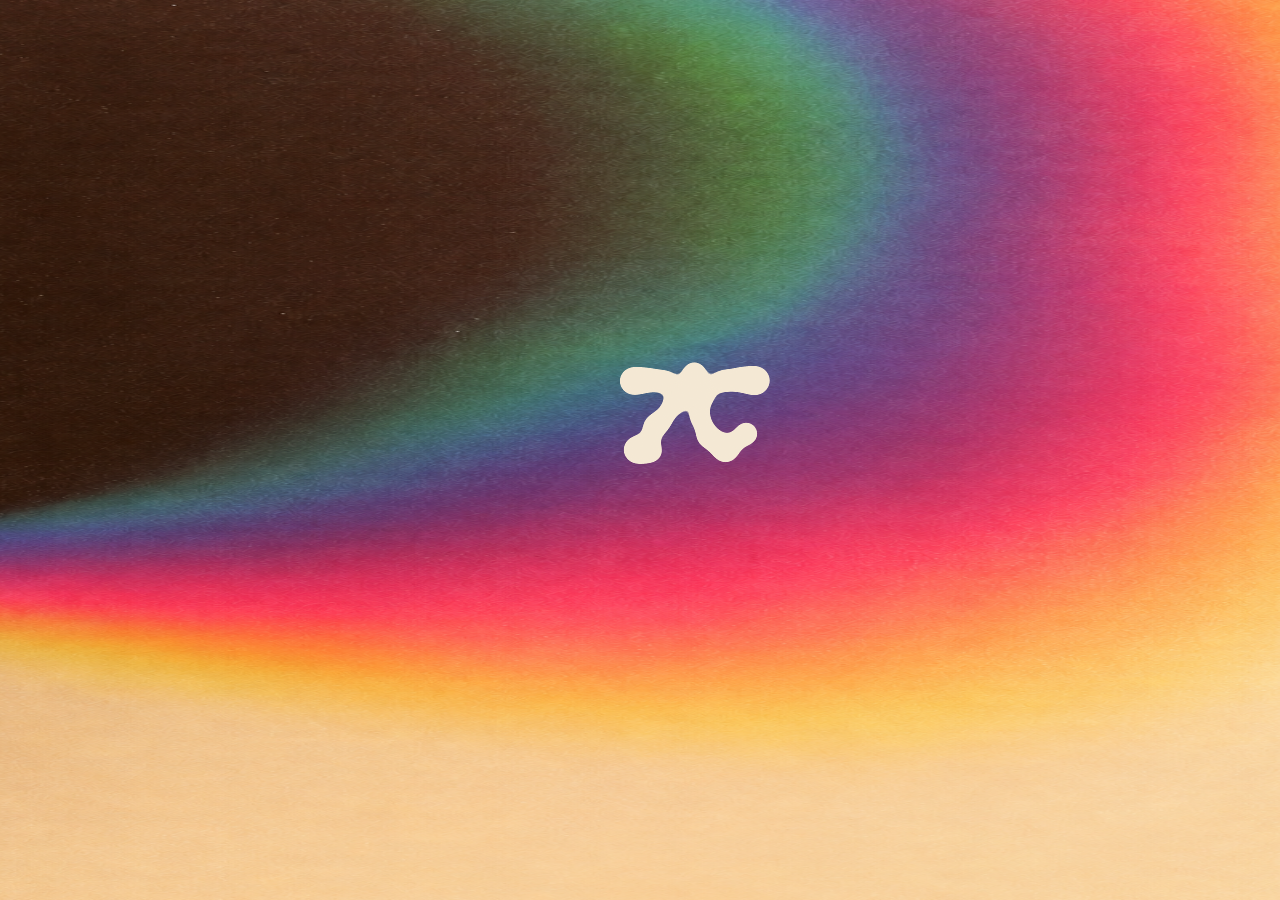
==== commit 0982a4f8: "Add files via upload" ====
--- a/index.html
+++ b/index.html
@@ -1,5 +1,5 @@
 <!DOCTYPE html>
-<html data-release="aurora-release-20260929-13" lang="en" class="booting preapp">
+<html data-release="aurora-release-20260929-15" lang="en" class="booting preapp">
 <head>
 <meta charset="utf-8">
 <meta name="viewport" content="width=device-width, initial-scale=1, maximum-scale=1, user-scalable=no, viewport-fit=cover, interactive-widget=resizes-content">
@@ -3364,6 +3364,70 @@
 html #welcomeTutorial:before{inset:0;background:url('assets/ember-4k.jpg') center/cover;filter:none;opacity:1}
 html #welcomeTutorial video{object-fit:contain}
 
+</style><style data-source="plan.css">
+/* One material, softly lit around the actual curved contour. */
+:root{--p-line:rgba(255,245,220,.22);--p-surface:rgba(245,227,205,.10);--p-muted:rgba(247,235,214,.66);--p-ink:#f6ecdc;--p-soft-shadow:inset 0 1px 0 rgba(255,249,228,.15),0 5px 18px rgba(14,9,10,.10)}
+html[data-theme=light]{--p-line:rgba(35,28,20,.18);--p-surface:rgba(255,249,238,.34);--p-muted:rgba(35,28,20,.65);--p-ink:#211c18}
+.p-glass{border:1px solid var(--p-line);border-radius:22px;background:linear-gradient(145deg,rgba(255,245,220,.055),transparent 65%),var(--p-surface);box-shadow:var(--p-soft-shadow);padding:17px;min-width:0;backdrop-filter:blur(8px);color:var(--p-ink);overflow:hidden}
+.p-glass header,.p-heading,.p-dialog header{display:flex;align-items:center;justify-content:space-between;gap:10px}
+.p-glass header{margin-bottom:14px}.p-glass h2,.p-glass h3,.p-dialog h2{margin:0;letter-spacing:-.05em;line-height:1.1}.p-glass p{color:var(--p-muted);font-size:13px;line-height:1.5}.p-glass small,.p-heading>small{color:var(--p-muted);font-size:10px}.p-glass>small{display:block;font-size:10px;letter-spacing:.1em;font-weight:750}.p-glass button,.p-dialog button{font:inherit;color:inherit;cursor:pointer}.p-glass button:focus-visible,.p-dialog button:focus-visible,#planRoot button:focus-visible{outline:2px solid currentColor;outline-offset:2px}
+html[data-visual=v2] [data-screen=todo]>.two{display:none!important}
+html[data-visual=v2] #todoHero{height:112px!important;min-height:112px!important;margin:0!important;padding:0!important;flex:none}
+.p-heading{height:60px;padding:12px 0}.p-heading h1{font-size:33px!important;margin:0;line-height:.95;letter-spacing:-.06em}.p-heading>small{margin-right:auto}.p-view-switch{display:flex;padding:3px;border-radius:30px;background:var(--p-surface);border:1px solid var(--p-line)}.p-view-switch button{border:0;background:transparent;border-radius:22px;color:inherit;padding:7px 12px;font-size:11px;min-height:32px}.p-view-switch button[aria-pressed=true]{background:#f9eed7;color:#241d18}
+.p-date-controls{display:flex;align-items:center;gap:7px;height:44px;margin-top:8px}.p-date-controls button{min-height:36px;border:1px solid var(--p-line);border-radius:30px;padding:6px 14px;background:var(--p-surface);color:inherit;font-size:12px}.p-date-controls .p-add-plan{margin-left:auto;background:#f9eed7;color:#241d18}
+#planRoot{flex:1;min-height:0;overflow:auto;padding-bottom:6px;scrollbar-width:thin;color:var(--p-ink)}
+.p-plan-layout{display:grid;grid-template-columns:minmax(0,1fr) 260px;gap:14px;height:100%;min-height:390px}.p-plan-layout>main{min-width:0;min-height:0;display:flex;flex-direction:column;gap:12px}.p-plan-layout>aside{display:flex;flex-direction:column;gap:12px;min-height:0;overflow:auto;padding:0 2px 4px}
+.p-forward{background:linear-gradient(135deg,rgba(217,55,110,.25),rgba(230,146,58,.12));flex-shrink:0}.p-forward>strong{display:inline-flex;align-items:center;gap:12px;font-size:66px;line-height:1.05;letter-spacing:-.08em;margin:8px 0}.p-forward strong small{font-size:10px;letter-spacing:.12em}.p-forward>button{display:flex;flex-direction:column;align-items:flex-start;text-align:left;gap:5px;background:none;border:0;padding:4px 0;line-height:1.3}.p-forward button b{font-size:16px}.p-forward>small{font-size:9px;font-weight:800;letter-spacing:.1em}
+.p-focus{flex-shrink:0}.p-focus header b{font-size:14px}.p-row{display:flex;align-items:center;gap:7px;min-height:44px;border-radius:12px;background:color-mix(in srgb,var(--space) 13%,transparent);padding:3px 8px;margin:7px 0;min-width:0}.p-row .p-check{border:0;background:transparent;color:var(--space);font-size:21px;min-width:32px;min-height:36px;padding:0}.p-row-title{flex:1;text-align:left;min-width:0;display:flex;flex-direction:column;gap:3px;background:none;border:0;padding:4px 0}.p-row-title b{font-size:12px;line-height:1.3;overflow-wrap:anywhere}.p-row-title small{font-size:9px;color:var(--p-muted)}.p-row time{color:var(--space);font-size:10px;flex-shrink:0}.p-row.is-done .p-row-title b{text-decoration:line-through;opacity:.65}.p-text{border:0;background:none;text-align:left;font-size:11px!important;min-height:36px;padding:6px 0}.p-primary{background:#f9eed7!important;color:#211c18!important;border:0;border-radius:24px;min-height:44px;padding:10px 18px;font-weight:750}.p-needs{min-height:120px;flex:1}.p-needs header{align-items:flex-start;flex-direction:column;gap:4px}.p-needs header b{font-size:12px}.p-needs header small{font-size:9px}.p-needs>div{display:flex;flex-direction:column;gap:8px}.p-needs button{display:flex;align-items:center;gap:8px;text-align:left;border:0;border-radius:10px;background:rgba(255,250,225,.08);padding:10px;font-size:11px;min-height:42px}.p-needs button span{opacity:.5}.p-needs button b{flex:1}.p-needs i,.p-week-strip i,.p-month i{display:inline-block;width:4px;height:4px;border-radius:50%}
+.p-timeline{padding:0;flex:1;min-height:0}.p-calendar-scroll{height:100%;min-height:300px;max-height:100%;overflow:auto;overscroll-behavior:contain;scrollbar-width:thin;padding:0 8px 12px 0}.p-calendar{display:grid;grid-template-columns:40px repeat(var(--columns),minmax(0,1fr));grid-template-rows:44px calc(var(--hours)*var(--hour));position:relative;min-width:0}.p-calendar-head{grid-column:1/-1;display:grid;grid-template-columns:40px repeat(var(--columns),minmax(0,1fr));position:sticky;top:0;z-index:4;background:color-mix(in srgb,#302c2c 76%,transparent);backdrop-filter:blur(8px);padding:4px 0;gap:3px}.p-calendar-head button{background:rgba(255,240,210,.08);border:0;border-radius:9px;font-size:10px;color:inherit;padding:6px 2px;min-width:0}.p-calendar-head button[aria-pressed=true]{background:#f8edd8;color:#251e1b}.p-time-labels{position:relative;font-size:8px;color:var(--p-muted)}.p-time-labels time{position:absolute;left:3px;transform:translateY(-3px)}.p-day-column{position:relative;min-width:0;background:repeating-linear-gradient(to bottom,rgba(255,242,210,.09) 0px,rgba(255,242,210,.09) 1px,transparent 1px,transparent var(--hour));border-left:1px solid rgba(255,242,210,.035)}
+.p-event{position:absolute;text-align:left;display:flex;flex-direction:column;justify-content:center;gap:2px;border:1px solid color-mix(in srgb,var(--space) 42%,transparent);background:color-mix(in srgb,var(--space) 26%,#28272ae0);border-radius:7px;padding:3px 5px;color:#f8edd9;overflow:hidden;min-height:0;box-shadow:inset 0 1px 0 rgba(255,245,215,.08);cursor:pointer}.p-event b{font-size:10px;line-height:1.15;overflow-wrap:anywhere}.p-event small{font-size:8px;line-height:1.1;color:rgba(255,240,210,.75)}.p-event.is-done{opacity:.65}.p-event.is-done b{text-decoration:line-through}.p-now{position:absolute;left:0;right:0;border-top:1px solid #ffb470;pointer-events:none;z-index:3}.p-now:before{content:'';position:absolute;left:-3px;top:-3px;background:#ffb470;border-radius:100%;height:5px;width:5px}.p-now span{position:absolute;right:2px;top:2px;font-size:8px;color:#ffc994}.p-week-strip{display:grid;grid-template-columns:repeat(7,1fr);gap:5px}.p-week-strip button{min-height:49px;border:1px solid var(--p-line);border-radius:12px;background:var(--p-surface);color:inherit;display:flex;flex-direction:column;align-items:center;gap:3px;padding:6px 2px}.p-week-strip button[aria-pressed=true]{background:#f8edd8;color:#251e1b}.p-week-strip small{font-size:9px}.p-week-strip b{font-size:14px}.p-week-strip span,.p-month-grid button span{display:flex;justify-content:center;gap:3px;min-height:4px}
+.p-mobile-focus,.p-mobile-forward,.p-week-agenda{display:none}.p-month-layout{display:grid;grid-template-columns:1.1fr 1fr;gap:14px}.p-month h2{font-size:26px;margin-bottom:20px}.p-month-grid{display:grid;grid-template-columns:repeat(7,1fr);gap:7px;text-align:center}.p-month-grid>small{padding:6px}.p-month-grid button{display:flex;flex-direction:column;justify-content:center;gap:6px;min-height:58px;aspect-ratio:1.1;border:1px solid transparent;border-radius:12px;background:rgba(255,245,215,.04);color:inherit}.p-month-grid button.has-done{background:rgba(57,191,134,.27)}.p-month-grid button[aria-pressed=true]{border-color:currentColor;box-shadow:inset 0 0 0 1px currentColor}.p-month-grid button.outside{opacity:.35}.p-day-memory .e8-moments{margin:10px 0}.p-reflection{white-space:pre-wrap}
+.p-dialog{color:var(--p-ink);background:color-mix(in srgb,#28232c 94%,transparent);border:1px solid var(--p-line);border-radius:26px;width:min(530px,calc(100vw - 28px));max-height:calc(100dvh - 36px);overflow:auto;padding:23px;box-shadow:0 18px 60px #0003;overscroll-behavior:contain}.p-dialog::backdrop{background:#100b143d;backdrop-filter:blur(3px)}.p-dialog header{margin-bottom:22px}.p-dialog header>button{border:0;border-radius:50%;background:var(--p-surface);width:40px;height:40px;font-size:25px}.p-dialog h2{font-size:30px}.p-dialog label{display:flex;flex-direction:column;gap:8px;font-size:12px;margin:12px 0}.p-dialog input,.p-dialog select,.p-dialog textarea{width:100%;box-sizing:border-box;color:inherit;background:rgba(255,240,220,.07);border:1px solid var(--p-line);border-radius:12px;min-height:44px;padding:10px;font:inherit;font-size:16px;color-scheme:dark}.p-dialog select option{background:#28232c}.p-dialog textarea{resize:vertical;min-height:84px}.p-form-grid{display:grid;grid-template-columns:1fr 1fr;gap:0 12px}.p-dialog .p-checkbox{display:flex;flex-direction:row;align-items:center}.p-checkbox input{width:20px;height:20px;min-height:20px}.p-dialog footer{display:flex;gap:8px;justify-content:flex-end;margin-top:18px;flex-wrap:wrap}.p-dialog footer button{border:1px solid var(--p-line);border-radius:24px;background:transparent;min-height:44px;padding:9px 14px;font-size:13px}.p-form-error{color:#ffd494;font-size:12px}.p-dialog>.p-glass{margin:12px 0}.p-tomorrow{display:flex;justify-content:space-between;align-items:center;gap:10px;margin-top:12px;font-size:12px}.p-tomorrow button{background:var(--p-surface);border:1px solid var(--p-line);border-radius:30px;padding:8px;font-size:10px;min-height:40px;flex-shrink:0}
+html[data-theme=light] .p-dialog{background:#f5ecdff5}html[data-theme=light] .p-dialog input,html[data-theme=light] .p-dialog select{color-scheme:light}html[data-theme=light] .p-dialog select option{background:#f5ecdf}html[data-theme=light] .p-calendar-head{background:#e8ddcce8}
+/* The dock is centred as a single surface; Add sits on its geometric centre. */
+html[data-visual=v2] #v9Dock{display:block!important;left:50%!important;right:auto!important;transform:translateX(-50%)!important;width:min(430px,calc(100% - 28px))!important;bottom:calc(env(safe-area-inset-bottom) + 10px)!important;gap:0!important}
+html[data-visual=v2] #v9Dock #tabbar{display:grid!important;grid-template-columns:minmax(0,1fr) 44px minmax(0,1fr)!important;gap:5px!important;width:100%!important;max-width:none!important;inset:auto!important;transform:none!important;padding:5px!important;min-height:54px!important;height:auto!important;border-radius:32px!important;box-shadow:var(--p-soft-shadow)!important;box-sizing:border-box}
+#tabbar .p-nav-group{display:flex;align-items:center;justify-content:space-around;min-width:0;gap:0}html[data-visual=v2] #tabbar .p-nav-group>button{padding:6px!important;min-width:38px!important;min-height:44px!important;flex:1;justify-content:center;gap:4px;border-radius:26px}#tabbar .p-nav-group .lb{font-size:9px!important}html[data-visual=v2] #tabbar #v9Add{position:static!important;grid-column:auto!important;width:44px!important;height:44px!important;min-width:44px!important;min-height:44px!important;margin:0!important;align-self:center;justify-self:center;box-shadow:inset 0 1px 0 #fff8,0 2px 8px #0001!important;pointer-events:auto}#tabbar>.ind{display:none!important}
+/* Existing headers keep the exact shared title line. */
+html[data-visual=v2] :is(.prism-head h1,.seven-board-count h1,.seven-todo-heading h1){font-size:33px!important}
+html[data-visual=v2] #atmosHomeTitle{height:112px!important;min-height:112px!important;margin:0!important;padding:12px 0 8px!important;box-sizing:border-box!important;display:flex!important;align-items:flex-start!important}
+html[data-visual=v2] #atmosHomeTitle h1{font-size:33px!important;line-height:.98!important;letter-spacing:-.06em!important;max-width:650px!important;margin:0!important}
+html[data-visual=v2] #atmosHomeTitle small,html[data-visual=v2] #atmosHomeTitle .prism-count{display:none!important}
+html[data-visual=v2] .p-new-home>.plane-wrap,html[data-visual=v2] .p-new-home>#e8HomeAside,html[data-visual=v2] .p-new-home>#e8HomeLinks{display:none!important}
+#planHome{display:grid;grid-template-columns:1.25fr .85fr .85fr;gap:14px;flex:1;min-height:0;overflow:auto;padding-bottom:8px}#planHome[hidden]{display:none}.p-home-main{display:flex;flex-direction:column;min-height:390px;gap:12px}.p-home-main>h2{font-size:30px}.p-home-main>p{margin:0}.p-home-main>header{margin:3px 0}.p-home-main .p-row{margin:0;min-height:48px}.p-home-main .p-row-title small{display:none}.p-home-main .p-row-title b{font-size:14px}.p-home-main .p-primary{margin-top:auto}.p-home-main h2 em{font-style:normal;font-size:68px;vertical-align:middle}.p-home-middle{display:flex;flex-direction:column;gap:13px}.p-home-middle>.p-glass{flex:1}.p-day-progress{height:5px;border-radius:9px;background:#fff2;margin:3px 0 12px}.p-day-progress i{display:block;background:linear-gradient(90deg,#38bf88,#f2ad52);height:100%;border-radius:9px}.p-done-chips{display:flex;gap:6px;flex-wrap:wrap}.p-done-chips>*{background:color-mix(in srgb,var(--space) 25%,transparent);border:0;border-radius:16px;padding:6px 9px;font-size:10px;line-height:1.3;color:inherit}.p-rhythm>div{margin:12px 0}.p-rhythm>div>b{font-size:11px}.p-rhythm>div>span{font-size:10px;color:var(--p-muted);float:right}.p-rhythm-dots{display:grid;grid-template-columns:repeat(14,1fr);gap:3px;margin-top:7px}.p-rhythm-dots i{aspect-ratio:1;border-radius:4px;background:#d5ead323}.p-rhythm-dots i.on{background:#38bf88;box-shadow:inset 0 1px 0 #ffffff20}.p-home-spaces{display:flex;flex-direction:column;gap:13px;min-width:0}.p-space-tile{flex:1;text-align:left;color:#f6ecdc;border:1px solid #ffffff2b;border-radius:23px;padding:20px;background:linear-gradient(160deg,#2b4f39,#211b18);box-shadow:var(--p-soft-shadow);display:flex;flex-direction:column;justify-content:space-between;gap:18px;min-width:0}.p-space-tile[data-type=client]{background:linear-gradient(155deg,#63401e,#261d17)}.p-space-tile[data-type=project]{background:linear-gradient(155deg,#293661,#1c1a23)}.p-space-tile[data-type=list]{background:linear-gradient(155deg,#204b49,#191a18)}.p-space-tile>small{text-transform:uppercase;font-size:10px;font-weight:800;letter-spacing:.1em;color:#f6ecdcbb}.p-space-tile>small span{float:right}.p-space-tile h2{font-size:25px;line-height:1.05;letter-spacing:-.04em;margin:0;overflow-wrap:anywhere}.p-space-tile>b{font-size:11px;color:#90d9b5}.p-space-tile[data-type=client]>b{color:#efbd7b}.p-space-tile[data-type=project]>b{color:#b4bafa}
+html[data-visual=v2] .prism-card,html[data-visual=v2] .e8-space-summary{box-shadow:var(--p-soft-shadow)!important}
+.p-list-card{background:linear-gradient(160deg,#204b49,#181817)!important;display:flex!important;flex-direction:column!important;gap:13px}.p-list-card>p{font-size:13px;opacity:.65;margin:0}.p-list-rows{overflow:auto;min-height:0;scrollbar-width:thin}.p-list-card .p-row{background:#d5f4eb12}.p-list-card .prism-card-bottom{margin-top:auto!important}.p-list-detail{display:block!important;max-width:650px;margin:auto}.p-list-detail .e8-space-summary{background:linear-gradient(155deg,#204b49,#171817)!important;min-height:550px}.p-list-detail .p-list-rows{max-height:50dvh}.p-list-detail form{display:flex;gap:8px;margin:15px 0}.p-list-detail form input{min-width:0;flex:1;background:#ffffff10;border:1px solid #ffffff20;border-radius:12px;color:inherit;padding:12px;font-size:16px}.p-list-detail form button{border:0;border-radius:50%;width:44px;background:#f6ecdc;color:#222}
+html[data-visual=v2] .bcard.p-board-note{background:linear-gradient(145deg,#ffffff0b,transparent),color-mix(in srgb,var(--note-tint,#e7d5a8) var(--note-alpha,45%),#252229)!important;border:1px solid #ffffff26!important;box-shadow:var(--p-soft-shadow)!important}.p-board-note .note{font-size:clamp(19px,2vw,29px)!important;font-weight:650!important;line-height:1.3!important;letter-spacing:-.03em;white-space:pre-wrap;overflow-wrap:anywhere}.p-note-swatches{display:flex;gap:10px;margin:18px 0}.p-note-swatches button{width:42px;height:42px;border-radius:50%;border:2px solid #ffffff55}
+@media(max-width:899px){.p-heading>small{font-size:9px;max-width:105px}.p-heading h1{font-size:33px!important}.p-view-switch button{padding:6px 9px;font-size:10px}.p-plan-layout{display:flex;flex-direction:column;height:auto;min-height:0}.p-plan-layout>main{gap:10px}.p-plan-layout>aside>.p-forward,.p-plan-layout>aside>.p-focus{display:none}.p-plan-layout>aside{overflow:visible}.p-mobile-focus,.p-mobile-forward,.p-week-agenda{display:block}.p-mobile-focus .p-focus{padding:12px}.p-mobile-focus .p-focus .p-row{display:inline-flex;width:calc(50% - 4px);box-sizing:border-box;margin:2px}.p-mobile-focus .p-row-title small,.p-mobile-focus .p-row time{display:none}.p-mobile-focus .p-row-title b{font-size:10px}.p-mobile-focus .p-focus header{margin-bottom:5px}.p-mobile-focus .p-text{min-height:28px}.p-timeline{height:410px;flex:none}.p-plan-layout.p-view-week .p-timeline{display:none}.p-week-agenda{display:grid;gap:10px}.p-agenda-day header{margin:0}.p-agenda-day header>button{display:flex;flex-direction:column;border:0;background:none;color:inherit;align-items:center}.p-agenda-day header>button b{font-size:24px}.p-agenda-day header>div{display:flex;flex:1;justify-content:space-between;font-size:10px}.p-agenda-day .p-row{min-height:39px}.p-mobile-forward .p-forward{display:grid;grid-template-columns:70px 1fr;column-gap:12px;padding:12px}.p-mobile-forward .p-forward>small{grid-column:2;grid-row:1}.p-mobile-forward .p-forward>strong{grid-column:1;grid-row:1/3;font-size:48px;flex-direction:column;gap:0}.p-mobile-forward .p-forward>button{grid-column:2;grid-row:2}.p-needs{min-height:80px;padding:12px}.p-needs>div{display:flex;flex-direction:row;overflow:auto;padding-bottom:4px}.p-needs>div>button{flex-shrink:0;max-width:200px}.p-needs header small{display:none}.p-month-layout{display:flex;flex-direction:column}.p-month-grid{gap:5px}.p-month-grid button{min-height:38px;border-radius:9px}.p-month h2{font-size:24px}.p-month{padding:14px}.p-calendar{grid-template-columns:38px repeat(var(--columns),minmax(0,1fr))}.p-event b{font-size:12px}.p-event small{font-size:9px}.p-calendar-head{grid-template-columns:38px repeat(var(--columns),minmax(0,1fr))}#planHome{display:flex;flex-direction:column;gap:10px;overflow:auto}.p-home-main{min-height:290px;flex-shrink:0;padding:15px;gap:9px}.p-home-main>h2{font-size:27px}.p-home-main .p-row{min-height:42px}.p-home-middle{display:grid;grid-template-columns:1fr 1fr;gap:10px}.p-home-middle .p-glass{padding:12px}.p-home-middle .p-rhythm header{display:block;margin-bottom:5px}.p-home-middle .p-rhythm header small{font-size:8px}.p-home-middle .p-rhythm header small+small{display:none}.p-home-middle .p-rhythm>div:not(:nth-child(2)){display:none}.p-home-middle .p-rhythm>div>b{font-size:10px}.p-home-middle .p-rhythm>div>span{display:none}.p-rhythm-dots{grid-template-columns:repeat(7,1fr);gap:3px}.p-home-middle .p-forward>strong{font-size:40px;gap:8px;margin:4px 0}.p-home-middle .p-forward button b{font-size:12px}.p-home-middle .p-forward button small{font-size:8px}.p-home-middle .p-forward>small{font-size:8px}.p-home-spaces{display:grid;grid-template-columns:repeat(3,minmax(0,1fr));gap:6px;padding:8px;border:1px solid var(--p-line);border-radius:20px;background:var(--p-surface);flex-shrink:0}.p-space-tile{padding:10px 8px;border-radius:13px;gap:12px;min-height:105px}.p-space-tile>small{font-size:7px;letter-spacing:.05em}.p-space-tile>small span{display:none}.p-space-tile h2{font-size:15px}.p-space-tile>b{font-size:8px}.p-home-main .p-done-chips{gap:4px}html[data-visual=v2] #atmosHomeTitle h1{max-width:290px!important}html[data-visual=v2] #atmosHomeTitle{height:112px!important}.p-list-card .p-row-title b{font-size:13px}}
+@media(max-width:380px){#tabbar .p-nav-group .lb{display:none!important}.p-heading>small{display:none}.p-view-switch{margin-left:auto}.p-dialog{padding:17px}.p-form-grid{gap:0 8px}}
+@media(prefers-reduced-motion:reduce){#planRoot *,#planHome *{scroll-behavior:auto!important;animation:none!important;transition:none!important}}
+/* Final geometry beats legacy per-page layout rules. */
+html[data-visual=v2][data-interface] #v9Dock #tabbar{width:100%!important;max-width:none!important}
+html[data-visual=v2] #todoHero{flex-direction:column!important;align-items:stretch!important;justify-content:flex-start!important;gap:0!important}
+html[data-visual=v2] #v9Dock #tabbar #v9Add{background:#f6ecdc!important;color:#211c18!important}
+html[data-visual=v2] .p-dialog{margin:auto!important;inset:0!important;box-sizing:border-box}
+html[data-visual=v2] .p-dialog:not([open]){display:none!important}
+html[data-visual=v2] #planHome{border-radius:22px;scrollbar-width:thin;scroll-padding:10px;mask-image:linear-gradient(#000 calc(100% - 8px),transparent)}
+html[data-visual=v2][data-version] #prismSpaces .prism-card,html[data-visual=v2] .e8-space-summary{box-shadow:var(--p-soft-shadow)!important}
+html[data-visual=v2][data-version] #prismSpaces .p-list-card{background:linear-gradient(160deg,#204b49,#181817)!important}
+@media(max-width:899px) and (min-height:760px){.p-home-main{min-height:260px;gap:7px;padding:14px}.p-home-main h2 em{font-size:53px}.p-home-main .p-row{min-height:40px}.p-home-main .p-primary{min-height:42px}.p-home-middle .p-rhythm>div{margin:6px 0}.p-home-middle .p-glass{padding:10px}.p-home-middle .p-forward>strong{font-size:33px}.p-home-spaces{padding:6px}.p-space-tile{min-height:87px;gap:8px}}
+html[data-visual=v2] #tabbar #v9Add[hidden]{display:flex!important}
+.p-needs{display:flex;flex-direction:column}.p-needs>div{min-height:0;overflow:auto;scrollbar-width:thin;padding-bottom:3px}.p-needs header{flex:none}
+.p-event b{word-break:normal;overflow-wrap:normal;display:-webkit-box;-webkit-line-clamp:2;-webkit-box-orient:vertical;overflow:hidden}.p-event small{white-space:nowrap;overflow:hidden;text-overflow:ellipsis}
+@media(max-width:899px){.p-plan-layout.p-view-day{height:100%;min-height:0;gap:9px}.p-plan-layout.p-view-day>main{flex:1;min-height:0}.p-plan-layout.p-view-day .p-timeline{flex:1;height:auto;min-height:120px}.p-plan-layout.p-view-day .p-calendar-scroll{min-height:0}.p-plan-layout.p-view-day>aside{flex:none;max-height:95px}.p-plan-layout.p-view-day .p-needs{min-height:65px}.p-plan-layout.p-view-day .p-needs header{margin-bottom:4px}.p-plan-layout.p-view-day .p-needs button{min-height:35px}.p-mobile-focus .p-text{display:block}.p-plan-layout.p-view-week{padding-bottom:12px}.p-calendar-head{border-radius:18px 18px 0 0}}
+.p-morning-pick{display:grid;grid-template-columns:1fr 24px;gap:3px;align-items:center;text-align:left;width:100%;background:none;border:0;padding:3px 0}.p-morning-pick b{font-size:13px}.p-morning-pick small{font-size:9px;grid-column:1}.p-morning-pick i{grid-column:2;grid-row:1/3;border:1px solid var(--p-line);border-radius:50%;width:24px;height:24px;font-size:12px;font-style:normal;display:grid;place-items:center}.p-morning-pick[aria-pressed=true] i{background:#f6ecdc;color:#211c18}.p-home-main.p-morning{max-height:470px;overflow:auto}.p-primary:disabled{opacity:.5;cursor:default}
+html[data-visual=v2] #atmosHomeTitle{padding-top:14.325px!important}
+html[data-visual=v2] #atmosHomeTitle h1{line-height:.95!important}
+html[data-visual=v2] #cardView.e8-space-view .p-list-detail>.e8-space-summary{padding:22px!important;background:linear-gradient(155deg,#204b49,#181817)!important;border:1px solid #ffffff29!important;border-radius:30px!important;overflow:auto!important;display:flex!important;flex-direction:column;gap:12px;color:#f6ecdc!important;min-height:0!important;height:100%!important;box-sizing:border-box}
+html[data-visual=v2] #cardView .p-list-detail{height:100%!important;padding-bottom:8px!important}.p-list-detail .p-row-title small{display:none}.p-list-detail .p-row-title b{font-size:15px}.p-list-detail .p-row{min-height:50px}.p-list-detail .p-list-rows{flex:1}.p-list-detail article>p{font-size:12px;opacity:.65}.p-list-detail article>small{font-size:10px;letter-spacing:.12em;font-weight:800;color:#b3d7cf}.p-list-detail article>h1{font-size:40px!important;margin:0!important}.p-list-detail form{flex:none}
+html[data-visual=v2] #planRoot{border-radius:22px;mask-image:linear-gradient(#000 calc(100% - 7px),transparent)}
+@media(max-width:899px){.p-mobile-focus .p-row{min-height:32px;padding:2px 5px;margin:2px}.p-mobile-focus .p-row .p-check{min-width:23px;min-height:27px;font-size:17px}.p-mobile-focus .p-row-title{padding:2px 0}.p-mobile-focus .p-row-title b{font-size:10px;white-space:nowrap;overflow:hidden;text-overflow:ellipsis;display:block}.p-mobile-focus .p-focus{padding:11px}.p-mobile-focus .p-focus header{margin-bottom:4px}.p-home-main.p-morning{max-height:none;overflow:visible}.p-home-main.p-morning .p-text{min-height:24px;padding:2px 0;font-size:9px!important}}
+html[data-visual=v2] .p-board-note{color:#f6ecdc!important}
+html[data-visual=v2] #tabbar .p-nav-group>button:not(.on){color:var(--p-ink)!important;opacity:.85!important;background:transparent!important}
+html[data-visual=v2] #tabbar .p-nav-group>button.on{opacity:1!important}
+@media(max-width:380px){.p-date-controls .p-add-plan{padding:6px 10px;font-size:10px;white-space:nowrap}}
+.p-month-grid button.has-done{background:color-mix(in srgb,var(--day-colour,#38bf88) 28%,transparent)}
+
 </style>
 </head>
 <body>
@@ -4509,7 +4573,7 @@
 (function pageSwipe() {
   const app = document; if (!app) return;
   let x0 = 0, y0 = 0, id = null, live = false, decided = false;
-  const blocked = t => !!t.closest('#cardView,.prism-deck,#prismDock,.spaces-deck,.sec-rail,.strip,.rail,.deck,.seg,.swatches,input,textarea,select,#tabbar,.tagbar');
+  const blocked = t => !!t.closest('#planRoot,.p-dialog,.p-list-rows,#planHome button,#cardView,.prism-deck,#prismDock,.spaces-deck,.sec-rail,.strip,.rail,.deck,.seg,.swatches,input,textarea,select,#tabbar,.tagbar');
   app.addEventListener('pointerdown', e => {
     if (e.pointerType === 'mouse' && e.button !== 0) return;
     if (Day.isOpen?.() || Standby.isOpen?.() || tipOn || document.querySelector('dialog[open]')) return;
@@ -6553,7 +6617,7 @@
 document.addEventListener('click', async e => {
   const t = e.target;
   if(homeEdit && t.closest('#plane .wg') && !t.closest('.card-edit-tools,.wrm,.wsz,[data-w-size],[data-w-rm],.wg-add'))return;
-  const tab = t.closest('#tabbar button,.sidenav button.nav'); if (tab) return showTab(tab.dataset.tab);
+  const tab = t.closest('#tabbar button[data-tab],.sidenav button.nav'); if (tab) return showTab(tab.dataset.tab);
   if (t.closest('#tbBack')) return showTab(prevTab);
   const go = t.closest('[data-go]'); if (go) return showTab(go.dataset.go, { acc: go.dataset.acc });
   if (t.closest('[data-add-main]')) return primaryAdd();
@@ -7716,7 +7780,12 @@
  const sha=async blob=>Array.from(new Uint8Array(await crypto.subtle.digest('SHA-256',await blob.arrayBuffer()))).map(b=>b.toString(16).padStart(2,'0')).join('');
  const object=(uid,id)=>uid+'/'+encodeURIComponent(String(id));
  const partPath=(uid,id,version,i)=>object(uid,id)+'/parts/'+version+'/'+i;
+ async function bytes(blob){
+  if(!blob||typeof blob.arrayBuffer!=='function'||!Number.isSafeInteger(blob.size)||blob.size<=0)throw Error('A media file is empty or unreadable. Re-add that file from its original.');
+  const body=await blob.arrayBuffer();if(body.byteLength!==blob.size)throw Error('A media file could not be read completely. Keep the original and retry.');return body;
+ }
  async function prepare(blob){
+  if(!blob||typeof blob.arrayBuffer!=='function'||!Number.isSafeInteger(blob.size)||blob.size<=0)throw Error('A media file is empty or unreadable. Re-add that file from its original.');
   if(blob.size<=INLINE)return{digest:await sha(blob),manifest:null};
   const hashes=[];for(let offset=0;offset<blob.size;offset+=PART)hashes.push(await sha(blob.slice(offset,offset+PART)));
   const type=blob.type||'video/mp4';const version=await sha(new Blob([JSON.stringify({size:blob.size,type,hashes})]));
@@ -7724,13 +7793,13 @@
  }
  async function upload(bucket,uid,id,blob,prepared,db,active,progress){
   const m=prepared.manifest;
-  if(!m){if(!active())throw Error('Account changed');const {error}=await bucket.upload(object(uid,id),blob,{upsert:true,contentType:blob.type||'application/octet-stream'});if(error)throw error;return}
+  if(!m){if(!active())throw Error('Account changed');const {error}=await bucket.upload(object(uid,id),await bytes(blob),{upsert:true,contentType:blob.type||'application/octet-stream'});if(error)throw error;return}
   for(let i=0;i<m.hashes.length;i++){
    if(!active())throw Error('Account changed');progress(i+1,m.hashes.length);
    const cache='cloud-part:'+uid+':'+encodeURIComponent(String(id))+':'+m.version+':'+i;
    if(await db.get('kv',cache))continue;
    const chunk=blob.slice(i*PART,Math.min((i+1)*PART,blob.size),m.type);
-   const {error}=await bucket.upload(partPath(uid,id,m.version,i),chunk,{upsert:true,contentType:m.type});if(error)throw error;
+   const {error}=await bucket.upload(partPath(uid,id,m.version,i),await bytes(chunk),{upsert:true,contentType:m.type});if(error)throw error;
    if(!active())throw Error('Account changed');await db.set('kv',cache,true);
   }
  }
@@ -8769,6 +8838,115 @@
 document.addEventListener('play',e=>{if(e.target.tagName==='VIDEO'&&!tenSound.paused){tenSoundWanted=false;tenSoundMessage='Paused while video plays';tenSound.pause()}},true);
 addEventListener('pagehide',()=>{tenSoundWanted=false;tenSound.pause()});
 
+</script><script data-source="plan.js">
+/* Plan uses the existing synced task/habit records; no parallel calendar store. */
+const Plan={view:innerWidth>=900?'week':'day',day:dkey(),editing:null};
+const PLAN_COLOURS={personal:'#38bf88',client:'#f2ad52',project:'#7184ff',list:'#39c5bd'};
+const pColour=id=>PLAN_COLOURS[spaceById(id)?.type]||'#b594d8';
+const pDate=k=>new Date(k+'T12:00:00');
+const pShift=(k,n)=>dkey(addDays(pDate(k),n));
+const pMonday=k=>pShift(k,-((pDate(k).getDay()+6)%7));
+const pDays=(start,n)=>Array.from({length:n},(_,i)=>pShift(start,i));
+const pDayNumber=k=>Math.round(Date.UTC(...k.split('-').map((n,i)=>+n-(i===1?1:0)))/86400000);
+const pLabel=(k,opts={month:'short',day:'numeric'})=>pDate(k).toLocaleDateString('en',opts);
+const pMin=t=>{const [h,m]=(t||'09:00').split(':').map(Number);return h*60+m};
+const pTime=n=>String(Math.floor(n/60)).padStart(2,'0')+':'+String(n%60).padStart(2,'0');
+const pButton=(action,label,extra='')=>`<button type="button" data-plan="${action}" ${extra}>${label}</button>`;
+function pItems(day){return [
+ ...live(S.tasks).filter(t=>t.due===day).map(t=>({key:'t:'+t.id,id:t.id,record:t,text:t.text,space:t.space,time:t.time||'',duration:+t.duration||45,done:!!t.done,kind:t.planKind||'task'})),
+ ...activeHabits().filter(h=>e8scheduled(h,day)&&!isSkipped(h.id,day)).map(h=>({key:'h:'+h.id,id:h.id,record:h,text:h.name,space:h.space,time:h.planDates?.[day]?.time??h.time??'',duration:+(h.planDates?.[day]?.duration||h.duration)||30,done:isChecked(h.id,day),kind:'habit'}))
+ ].sort((a,b)=>(a.time||'99').localeCompare(b.time||'99'))}
+function pUnscheduled(day){return [...live(S.tasks).filter(t=>!t.done&&(!t.due||(!t.time&&t.due<=day))).map(t=>({key:'t:'+t.id,text:t.text,space:t.space,record:t,kind:t.planKind||'task'})),...pItems(day).filter(x=>x.kind==='habit'&&!x.time&&!x.done)]}
+function pFind(key){const [kind,id]=(key||'').split(':');return (kind==='h'?S.habits:S.tasks).find(x=>x.id===id&&!x.del)}
+function pRefresh(){render();if(cardOpen)e8renderSpace()}
+function pToggle(key,day){const r=pFind(key);if(!r)return;if(key.startsWith('h:'))setCheck(r.id,day,!isChecked(r.id,day));else{r.done=!r.done;r.doneAt=r.done?now():null;touch(r)}pRefresh()}
+function pSchedule(key,day,time,duration){const r=pFind(key);if(!r)return;if(key.startsWith('h:')){r.planDates||={};r.planDates[day]={time,duration:duration||30};if(!e8scheduled(r,day))r.extraDays=[...new Set([...(r.extraDays||[]),day])]}else{r.due=day;r.time=time;r.duration=duration||r.duration||45}touch(r)}
+function pRow(x,day=dkey()){return `<div class="p-row ${x.done?'is-done':''}" style="--space:${pColour(x.space)}">${pButton('check',x.done?'✓':'○',`class="p-check" aria-label="${x.done?'Reopen':'Complete'} ${esc(x.text)}" aria-pressed="${!!x.done}" data-key="${esc(x.key)}" data-day="${day}"`)}${pButton('edit',`<b>${esc(x.text)}</b><small>${esc(spaceName(x.space)||'Personal plan')}</small>`,`class="p-row-title" data-key="${esc(x.key)}" data-day="${day}"`)}<time>${esc(x.time||'')}</time></div>`}
+function pFocus(){const rows=e8focus();return `<section class="p-glass p-focus"><header><b>Today's three</b><small>${rows.filter(x=>x.done).length} of ${rows.length}</small></header>${rows.length?rows.map(x=>pRow(x)).join(''):'<p>A little intention for today.</p>'}${pButton('priorities','Pick three for today ↗','class="p-text"')}</section>`}
+function pForward(){const item=live(S.tasks).filter(t=>!t.done&&t.due&&(t.due>dkey()||(t.due===dkey()&&t.time&&pMin(t.time)>new Date().getHours()*60+new Date().getMinutes()))&&(t.lookingForward||t.planKind==='event')).sort((a,b)=>(a.due+(a.time||'')).localeCompare(b.due+(b.time||'')))[0];return `<section class="p-glass p-forward"><small>LOOKING FORWARD</small>${item?`<strong>${pDayNumber(item.due)-pDayNumber(dkey())}<small>DAYS</small></strong>${pButton('edit',`<b>${esc(item.text)}</b><small>${pLabel(item.due,{weekday:'long',month:'short',day:'numeric'})}</small>`,`data-key="t:${esc(item.id)}" data-day="${item.due}"`)}`:`<p>Something to look forward to.</p>${pButton('add','Add a moment ↗')}`}</section>`}
+function pNeeds(){const items=pUnscheduled(Plan.day);return `<section class="p-glass p-needs"><header><b>Needs a when</b><small>Tap to plan · drag into the week</small></header><div>${items.length?items.map(x=>pButton('edit',`<span>⠿</span><b>${esc(x.text)}</b><i style="background:${pColour(x.space)}"></i>`,`draggable="true" data-key="${esc(x.key)}" data-day="${Plan.day}"`)).join(''):'<p>Everything has its place.</p>'}</div></section>`}
+function pWeekStrip(){return `<nav class="p-week-strip" aria-label="Choose a day">${pDays(pMonday(Plan.day),7).map(day=>pButton('date',`<small>${pLabel(day,{weekday:'short'})}</small><b>${pDate(day).getDate()}</b><span>${[...new Set(pItems(day).map(x=>pColour(x.space)))].slice(0,4).map(c=>`<i style="background:${c}"></i>`).join('')}</span>`,`data-day="${day}" aria-pressed="${day===Plan.day}"`)).join('')}</nav>`}
+/* Greedy interval colouring: overlapping events retain their own clickable area. */
+function pLanes(items){const sorted=items.map(x=>({...x,start:pMin(x.time),end:Math.min(1440,pMin(x.time)+x.duration)})).sort((a,b)=>a.start-b.start||b.end-a.end);let group=[],end=-1;const finish=()=>{const ends=[];for(const x of group){let lane=ends.findIndex(e=>e<=x.start);if(lane<0)lane=ends.length;ends[lane]=x.end;x.lane=lane}for(const x of group)x.lanes=ends.length};for(const x of sorted){if(x.start>=end){finish();group=[];end=-1}group.push(x);end=Math.max(end,x.end)}finish();return sorted}
+function pTimeline(days){const all=days.flatMap(day=>pItems(day).filter(x=>x.time));const start=Math.min(8,...all.map(x=>Math.floor(pMin(x.time)/60))),end=Math.max(22,...all.map(x=>Math.min(24,Math.ceil((pMin(x.time)+x.duration)/60))));const hour=innerWidth>=900?36:58;return `<div class="p-calendar-scroll" tabindex="0" aria-label="Scrollable calendar"><div class="p-calendar" style="--columns:${days.length};--hours:${end-start};--hour:${hour}px"><div class="p-calendar-head"><span></span>${days.map(day=>pButton('date',`${pLabel(day,{weekday:'short'})} <b>${pDate(day).getDate()}</b>`,`data-day="${day}" aria-pressed="${day===Plan.day}"`)).join('')}</div><div class="p-time-labels">${Array.from({length:end-start},(_,i)=>`<time style="top:${i*hour}px">${pTime((start+i)*60)}</time>`).join('')}</div>${days.map(day=>`<div class="p-day-column" data-drop-day="${day}" data-start="${start}" data-hour="${hour}" aria-label="${pLabel(day,{weekday:'long',month:'long',day:'numeric'})}">${pLanes(pItems(day).filter(x=>x.time)).map(x=>pButton('edit',`<b>${esc(x.text)}</b><small>${esc(x.time)} · ${esc(spaceName(x.space)||x.kind)}</small>`,`class="p-event ${x.done?'is-done':''}" draggable="true" data-key="${esc(x.key)}" data-day="${day}" style="--space:${pColour(x.space)};top:${(x.start-start*60)/60*hour}px;height:${Math.max(23,(x.end-x.start)/60*hour-3)}px;left:calc(${x.lane/x.lanes*100}% + 2px);width:calc(${100/x.lanes}% - 4px)"`)).join('')}${day===dkey()&&new Date().getHours()>=start&&new Date().getHours()<end?`<div class="p-now" style="top:${(new Date().getHours()*60+new Date().getMinutes()-start*60)/60*hour}px"><span>now</span></div>`:''}</div>`).join('')}</div></div>`}
+function pAgenda(){return `<div class="p-week-agenda">${pDays(pMonday(Plan.day),7).map(day=>`<section class="p-glass p-agenda-day"><header>${pButton('date',`<small>${pLabel(day,{weekday:'short'})}</small><b>${pDate(day).getDate()}</b>`,`data-day="${day}"`)}<div>${pDate(day).getDate()===1?'<small>New month</small>':pDate(day).getDay()===1?'<small>New week · fresh start</small>':''}<b>${pItems(day).filter(x=>x.done).length} done</b></div></header>${pItems(day).length?pItems(day).map(x=>pRow(x,day)).join(''):'<p>Room to breathe.</p>'}</section>`).join('')}</div>`}
+function pCompleted(day){return [...live(S.tasks).filter(t=>t.done&&dkey(new Date(t.doneAt||t.u))===day).map(t=>({key:'t:'+t.id,text:t.text,space:t.space,done:true})),...activeHabits().filter(h=>isChecked(h.id,day)).map(h=>({key:'h:'+h.id,text:h.name,space:h.space,done:true}))]}
+function pMonth(){const first=Plan.day.slice(0,7)+'-01',start=pMonday(first),last=dkey(new Date(pDate(first).getFullYear(),pDate(first).getMonth()+1,0)),count=Math.ceil((pDayNumber(last)-pDayNumber(start)+1)/7)*7;const done=pCompleted(Plan.day),photos=e8moments().filter(e=>dkey(new Date(e.c))===Plan.day);return `<div class="p-month-layout"><section class="p-glass p-month"><h2>${pLabel(first,{month:'long',year:'numeric'})}</h2><div class="p-month-grid">${['M','T','W','T','F','S','S'].map(x=>`<small>${x}</small>`).join('')}${pDays(start,count).map(day=>{const hits=pCompleted(day);return pButton('date',`<b>${pDate(day).getDate()}</b><span>${[...new Set(hits.map(x=>pColour(x.space)))].slice(0,4).map(c=>`<i style="background:${c}"></i>`).join('')}</span>`,`data-day="${day}" style="--day-colour:${pColour(hits[0]?.space)}" class="${day.slice(0,7)!==first.slice(0,7)?'outside':''} ${hits.length?'has-done':''}" aria-pressed="${day===Plan.day}" aria-label="${pLabel(day,{month:'long',day:'numeric'})}, ${hits.length} completed"`) }).join('')}</div></section><section class="p-glass p-day-memory"><header><h3>${pLabel(Plan.day,{weekday:'long',day:'numeric',month:'short'})}</h3><small>${done.length} things done</small></header>${done.map(x=>pRow(x,Plan.day)).join('')}${!done.length?'<p>A day in your own rhythm.</p>':''}<p class="p-reflection">${esc(S.settings.dayNotes?.[Plan.day]||'')}</p><div class="e8-moments">${photos.slice(0,6).map(e=>e8thumb(e)).join('')}</div>${pButton('reflection','One line about this day ↗',`data-day="${Plan.day}" class="p-text"`)}${pButton('dayview','See the day →','class="p-text"')}</section></div>`}
+renderTodoHero=function(){const hero=document.getElementById('todoHero');hero.innerHTML=`<div class="p-heading"><h1>Plan</h1><small>${Plan.view==='month'?pLabel(Plan.day,{month:'long',year:'numeric'}):Plan.view==='week'?pLabel(pMonday(Plan.day))+' – '+pLabel(pShift(pMonday(Plan.day),6)):pLabel(Plan.day,{weekday:'short',day:'numeric',month:'short'})}</small><div class="p-view-switch" role="group" aria-label="Plan view">${['day','week','month'].map(v=>pButton('view',v[0].toUpperCase()+v.slice(1),`data-view="${v}" aria-pressed="${Plan.view===v}"`)).join('')}</div></div><div class="p-date-controls">${pButton('prev','‹','aria-label="Previous period"')}${pButton('today','Today')}${pButton('next','›','aria-label="Next period"')}${pButton('add','＋ Add to the plan','class="p-add-plan"')}</div>`};
+renderTodo=function(){let root=document.getElementById('planRoot');if(!root){root=document.createElement('div');root.id='planRoot';document.querySelector('[data-screen=todo]').append(root)}const scroll=root.querySelector('.p-calendar-scroll')?.scrollTop;renderTodoHero();root.innerHTML=Plan.view==='month'?pMonth():`<div class="p-plan-layout p-view-${Plan.view}"><main>${Plan.view==='day'?pWeekStrip()+`<div class="p-mobile-focus">${pFocus()}</div>`:''}${Plan.view==='week'?'<div class="p-mobile-forward">'+pForward()+'</div>':''}<div class="p-glass p-timeline">${pTimeline(Plan.view==='day'?[Plan.day]:pDays(pMonday(Plan.day),7))}</div>${Plan.view==='week'?pAgenda():''}</main><aside>${pForward()}${pFocus()}${pNeeds()}</aside></div>`;hydrateImages(root);if(scroll!==undefined&&root.querySelector('.p-calendar-scroll'))root.querySelector('.p-calendar-scroll').scrollTop=scroll};
+function pDialog(id,title){let d=document.getElementById(id);if(!d){d=document.createElement('dialog');d.id=id;d.className='p-dialog';document.body.append(d)}d.setAttribute('aria-label',title);return d}
+function pEdit(key='',day=Plan.day,time='',space=''){const item=pFind(key),habit=key.startsWith('h:');Plan.editing={key,day};const date=item?(habit?day:item.due||day):day;const d=pDialog('planEditor','Plan an item');d.innerHTML=`<form id="planForm"><header><h2>${item?'Give it a when':'Add to the plan'}</h2>${pButton('dismiss','×','aria-label="Close"')}</header><label>What<input name="text" required maxlength="180" value="${esc(item?.text||item?.name||'')}" placeholder="Something worth making time for"></label><div class="p-form-grid"><label>Type<select name="kind" ${habit?'disabled':''}><option value="task">Task</option><option value="event" ${item?.planKind==='event'?'selected':''}>Event</option>${habit?'<option value="habit" selected>Habit</option>':''}</select></label><label>Space<select name="space"><option value="">Personal plan</option>${allSpaces().map(s=>`<option value="${esc(s.id)}" ${(item?.space||space)===s.id?'selected':''}>${esc(s.name)}</option>`).join('')}</select></label><label>Date<input name="date" type="date" value="${date}"></label><label>Time<input name="time" type="time" value="${esc(time||(habit?item?.planDates?.[day]?.time??item?.time:item?.time)||'')}"></label><label>Minutes<input name="duration" type="number" min="5" max="1440" step="5" value="${habit?item?.planDates?.[day]?.duration||30:item?.duration||45}" required></label><label class="p-checkbox"><input name="forward" type="checkbox" ${item?.lookingForward?'checked':''}>Looking forward</label></div><p class="p-form-error" role="alert"></p><footer>${item?pButton('unschedule','Remove time',`data-key="${esc(key)}" data-day="${day}"`):''}${item&&!habit?pButton('delete','Delete',`data-key="${esc(key)}"`):''}${item?pButton('check',item.done?'Reopen':'Done',`data-key="${esc(key)}" data-day="${day}"`):''}<button type="submit" class="p-primary">Save</button></footer></form>`;d.showModal();d.querySelector('input').focus()}
+document.addEventListener('submit',e=>{if(e.target.id!=='planForm')return;e.preventDefault();const f=new FormData(e.target),text=String(f.get('text')||'').trim(),day=String(f.get('date')||''),time=String(f.get('time')||''),duration=+f.get('duration'),kind=f.get('kind')||'habit';if(!text||time&&!day||kind==='event'&&(!day||!time)||duration<5||duration>1440){e.target.querySelector('.p-form-error').textContent='Give events a date and time; tasks can stay without either.';return}if(time&&pMin(time)+duration>1440){e.target.querySelector('.p-form-error').textContent='Choose a duration that ends by midnight.';return}const {key,day:oldDay}=Plan.editing;let r=pFind(key);if(key.startsWith('h:')){if(!day){e.target.querySelector('.p-form-error').textContent='Choose the day for this habit.';return}r.name=text;r.space=f.get('space');if(day!==oldDay){r.planDates||={};r.planDates[oldDay]={time:'',duration};}pSchedule(key,day,time,duration)}else{if(!r){r={id:uid(),c:now(),u:now(),done:false};S.tasks.push(r)}Object.assign(r,{text,space:f.get('space'),due:day,time,duration,planKind:kind,lookingForward:f.has('forward')});touch(r)}document.getElementById('planEditor').close();pRefresh()});
+document.addEventListener('dragstart',e=>{const b=e.target.closest('[draggable=true][data-key]');if(!b)return;e.dataTransfer.setData('application/x-aurora-plan',b.dataset.key);e.dataTransfer.effectAllowed='move'});
+document.addEventListener('dragover',e=>{if(e.target.closest('[data-drop-day]')&&Array.from(e.dataTransfer.types).includes('application/x-aurora-plan')){e.preventDefault();e.dataTransfer.dropEffect='move'}});
+document.addEventListener('drop',e=>{const col=e.target.closest('[data-drop-day]'),key=e.dataTransfer.getData('application/x-aurora-plan');if(!col||!key||!pFind(key))return;e.preventDefault();const minutes=Math.max(0,Math.min(1425,Math.round((+col.dataset.start*60+(e.clientY-col.getBoundingClientRect().top)/+col.dataset.hour*60)/15)*15));const item=pFind(key),duration=key.startsWith('h:')?30:item.duration||45;pSchedule(key,col.dataset.dropDay,pTime(Math.min(minutes,Math.floor((1440-duration)/15)*15)),duration);pRefresh()});
+function pCloseDay(day=dkey()){const d=pDialog('planClose','Close the day'),done=pCompleted(day),open=[...new Map([...pItems(day),...(day===dkey()?e8focus():[])].filter(x=>!x.done).map(x=>[x.key,x])).values()];d.dataset.day=day;d.innerHTML=`<header><div><small>GOOD EVENING</small><h2>Close<br>the day.</h2></div>${pButton('dismiss','×','aria-label="Close"')}</header><section class="p-glass"><h3>${done.length} things done</h3>${done.map(x=>pRow(x,day)).join('')||'<p>A quieter day counts too.</p>'}</section><section class="p-glass"><small>STILL OPEN · GIVE IT A WHEN</small>${open.map(x=>`<div class="p-tomorrow"><b>${esc(x.text)}</b>${pButton('tomorrow','Tomorrow '+(x.time||'09:00'),`data-key="${esc(x.key)}" data-day="${day}" data-time="${x.time||'09:00'}"`)}</div>`).join('')||'<p>Nothing waiting for a time.</p>'}</section><label>ONE LINE ABOUT TODAY<textarea id="planDayNote" maxlength="500" placeholder="A little of today, kept for later.">${esc(S.settings.dayNotes?.[day]||'')}</textarea></label><footer>${pButton('finish','Close the day','class="p-primary"')}</footer>`;d.showModal()}
+const pOldOpen=e8open;e8open=function(view){if(view==='close')pCloseDay();else pOldOpen(view)};
+document.addEventListener('click',e=>{const b=e.target.closest('button[data-plan]');if(!b)return;e.preventDefault();e.stopPropagation();const a=b.dataset.plan,key=b.dataset.key,day=b.dataset.day||Plan.day;
+ if(a==='view'){Plan.view=b.dataset.view;renderTodo()}
+ if(a==='date'){Plan.day=day;renderTodo()}
+ if(a==='dayview'){Plan.view='day';renderTodo()}
+ if(a==='prev'||a==='next'){const n=a==='next'?1:-1;if(Plan.view==='month'){const d=pDate(Plan.day);Plan.day=dkey(new Date(d.getFullYear(),d.getMonth()+n,1))}else Plan.day=pShift(Plan.day,n*(Plan.view==='week'?7:1));renderTodo()}
+ if(a==='today'){Plan.day=dkey();renderTodo()}
+ if(a==='add')pEdit('',Plan.day);
+ if(a==='edit')pEdit(key,day);
+ if(a==='priorities')e8open('plan');
+ if(a==='check'){pToggle(key,day);if(b.closest('#planEditor'))document.getElementById('planEditor').close()}
+ if(a==='unschedule'){const r=pFind(key);if(r){if(key.startsWith('h:')){r.planDates||={};r.planDates[day]={time:'',duration:30}}else{r.time='';r.due=''}touch(r)}b.closest('dialog').close();pRefresh()}
+ if(a==='dismiss')b.closest('dialog')?.close();
+ if(a==='close-day')pCloseDay();
+ if(a==='reflection')pCloseDay(day);
+ if(a==='tomorrow'){const d=document.getElementById('planClose');S.settings.dayNotes||={};S.settings.dayNotes[d.dataset.day]=d.querySelector('textarea').value;touch(S.settings);pSchedule(key,pShift(day,1),b.dataset.time);b.textContent='Planned ✓';b.disabled=true;pRefresh()}
+ if(a==='finish'){const d=document.getElementById('planClose'),k=d.dataset.day;S.settings.dayNotes||={};S.settings.dayNotes[k]=d.querySelector('textarea').value.trim();S.settings.dayClosures||={};S.settings.dayClosures[k]={at:now(),...e8stats([k])};S.settings.ritualSeen||={};S.settings.ritualSeen[k+':evening']=true;touch(S.settings);d.close();pRefresh()}
+},true);
+/* A real List is still a Space, so tasks retain the same ids in Plan and sync. */
+SPACE_TYPES.list={name:'List',hint:'a simple list, no dates or pressure'};if(!OFFERED_TYPES.includes('list'))OFFERED_TYPES.push('list');TYPE_TAB.list='Lists';
+const pOldPrism=renderPrismSpaces;renderPrismSpaces=function(){pOldPrism();const nav=document.querySelector('.prism-filters');if(nav&&!nav.querySelector('[data-prism-filter=list]'))nav.insertAdjacentHTML('beforeend',`<button data-prism-filter="list" aria-pressed="${prismFilter==='list'}">Lists</button>`)};
+function pListRows(sp){return live(S.tasks).filter(t=>t.space===sp.id).map(t=>pRow({key:'t:'+t.id,text:t.text,space:t.space,done:t.done,time:t.due?pLabel(t.due,{weekday:'short'}):''},t.due||dkey())).join('')}
+const pOldCard=prismCardHTML;prismCardHTML=function(sp,i){if(sp.type!=='list')return pOldCard(sp,i);const list=live(S.tasks).filter(t=>t.space===sp.id);return `<div class="prism-card p-list-card" role="button" tabindex="0" data-prism-card="${esc(sp.id)}" data-index="${i}" style="--prism-a:#204b49;--space:#39c5bd"><span class="prism-card-top"><span>● LIST</span><span>${String(i+1).padStart(2,'0')} / ${String(allSpaces().length).padStart(2,'0')}</span></span><strong>${esc(sp.name)}</strong><p>${list.filter(t=>!t.done).length} left · no pressure, no dates</p><div class="p-list-rows">${pListRows(sp)||'<p>A little room for the everyday.</p>'}</div><span class="prism-card-bottom">Give any item a when → it shows in Plan <span>↗</span></span></div>`};
+const pOldSpace=e8renderSpace;e8renderSpace=function(){const sp=spaceById(cardOpen);if(sp?.type!=='list')return pOldSpace();const view=document.getElementById('cardView');view.classList.add('e8-space-view');document.getElementById('cardViewBody').innerHTML=`<div class="e8-space-layout p-list-detail"><article class="e8-space-summary"><small>● LIST</small><h1>${esc(sp.name)}</h1><p>No pressure, no dates.</p><div class="p-list-rows">${pListRows(sp)}</div><form id="planListAdd" data-space="${esc(sp.id)}"><input name="text" maxlength="180" required placeholder="Add an item" aria-label="New list item"><button type="submit" aria-label="Add item">＋</button></form><p>Give any item a when → it shows in Plan</p><button data-sp-menu="${esc(sp.id)}">List options</button></article></div>`};
+document.addEventListener('submit',e=>{if(e.target.id!=='planListAdd')return;e.preventDefault();const text=String(new FormData(e.target).get('text')||'').trim();if(!text)return;const t={id:uid(),text,space:e.target.dataset.space,c:now(),u:now(),done:false};S.tasks.push(t);touch(t);e8renderSpace();document.querySelector('#planListAdd input').focus()});
+/* Move the existing Add control, keeping its existing quick-capture behaviour. */
+function pDock(){const nav=document.getElementById('tabbar'),add=document.getElementById('v9Add');if(!nav||!add||nav.querySelector('.p-nav-group'))return;const left=document.createElement('div'),right=document.createElement('div');left.className='p-nav-group';right.className='p-nav-group';for(const b of [...nav.querySelectorAll('[data-tab]')]){(b.dataset.tab==='todo'||b.dataset.tab==='settings'?right:left).append(b);if(b.dataset.tab==='todo'){b.querySelector('.lb').textContent='Plan';b.setAttribute('aria-label','Plan')}}nav.append(left,add,right);document.documentElement.dataset.planRelease='15'}
+pDock();
+/* The next event and history share their source with Plan, not illustrative data. */
+function pRhythm(){const hs=activeHabits().slice(0,3),days=e8days(14);return `<section class="p-glass p-rhythm"><header><small>RHYTHM · 14 DAYS</small><small>${hs.length?Math.max(...hs.map(h=>habitStreak(h.id))):0} day rhythm</small></header>${hs.length?hs.map(h=>`<div><b>${esc(h.name)}</b><span>${days.filter(k=>isChecked(h.id,k)).length} of 14</span><div class="p-rhythm-dots">${days.map(k=>`<i class="${isChecked(h.id,k)?'on':''}" title="${k}"></i>`).join('')}</div></div>`).join(''):'<p>Your rhythm grows with your habits.</p>'}</section>`}
+function pHomeSpaces(){return `<section class="p-home-spaces">${allSpaces().slice(0,3).map(sp=>{const open=live(S.tasks).filter(t=>t.space===sp.id&&!t.done);return `<button data-open-sector="${esc(sp.id)}" class="p-space-tile" data-type="${esc(sp.type)}"><small>● ${esc(SPACE_TYPES[sp.type]?.name||'Space')} <span>↗</span></small><h2>${esc(sp.name)}</h2><b>${esc(sp.type==='personal'?e8rhythm(sp)+'-day rhythm':open.find(t=>t.due===dkey()&&t.time)?.time?'Next at '+open.find(t=>t.due===dkey()&&t.time).time:open.length+' tasks · in your own time')}</b></button>`}).join('')||'<div class="p-glass"><h3>A space for what matters.</h3><button data-velvet-add>Create a Space ＋</button></div>'}</section>`}
+const pOldHome=renderHome;renderHome=function(){pOldHome();let root=document.getElementById('planHome');if(!root){root=document.createElement('div');root.id='planHome';document.querySelector('.home').append(root)}document.querySelector('.home').classList.toggle('p-new-home',!homeEdit);root.hidden=homeEdit;if(homeEdit)return;const day=dkey(),hour=new Date().getHours(),items=pItems(day),next=items.find(x=>!x.done&&x.time&&pMin(x.time)+x.duration>hour*60+new Date().getMinutes()),done=pCompleted(day),focus=e8focus();root.innerHTML=`<section class="p-glass p-home-main">${hour>=18?`<small>YOUR DAY</small><h2><em>${done.length}</em> things done today</h2><div class="p-done-chips">${done.map(x=>`<span style="--space:${pColour(x.space)}">${esc(x.text)}</span>`).join('')}</div><small>STILL OPEN</small>${focus.filter(x=>!x.done).map(x=>pRow(x)).join('')}${pButton('close-day','Close the day','class="p-primary"')}`:hour<11&&!S.settings.ritualSeen?.[day+':morning']?`<header><h2>Pick three for today</h2><small>${focus.length} of 3</small></header>${focus.length?focus.map(x=>pRow(x)).join(''):e8candidates().slice(0,4).map(x=>pRow(x)).join('')}${pButton('priorities','Start the day','class="p-primary"')}`:`<small>${next?'● NEXT · '+(Math.max(0,pMin(next.time)-hour*60-new Date().getMinutes()))+' MIN':'YOUR DAY · A LITTLE ROOM'}</small><h2>${esc(next?.text||'In your own time.')}</h2><p>${next?esc(next.time)+' · '+esc(spaceName(next.space)||'Personal plan'):'Choose what matters today.'}</p><div class="p-day-progress"><i style="width:${Math.max(0,Math.min(100,(hour*60+new Date().getMinutes()-480)/840*100))}%"></i></div><header><small>TODAY'S THREE</small><small>${focus.filter(x=>x.done).length} of ${focus.length}</small></header>${focus.map(x=>pRow(x)).join('')}${pButton('priorities',focus.length?'Choose your three ↗':'Pick three for today','class="p-text"')}<small>LATER TODAY</small><div class="p-done-chips">${items.filter(x=>!x.done&&x.time&&x!==next).map(x=>pButton('edit',esc(x.time+' '+x.text),`data-key="${esc(x.key)}" data-day="${day}" style="--space:${pColour(x.space)}"`)).join('')}</div>`}</section><div class="p-home-middle">${pRhythm()}${pForward()}</div>${pHomeSpaces()}`};
+const pOldRender=render;render=function(){pOldRender();if(currentTab==='home'&&!homeEdit){const h=document.querySelector('#atmosHomeTitle h1');if(h)h.textContent=new Date().getHours()>=18?'Good evening'+(S.settings.displayName?', '+S.settings.displayName:'')+'.':new Date().getHours()<11?'Good morning'+(S.settings.displayName?', '+S.settings.displayName:'')+'.':'In your own rhythm.'}pDock()};
+/* Notes are readable surfaces; colour and opacity are per note, hence synced. */
+const pOldBoardCard=boardCard;boardCard=function(entry,index){const html=pOldBoardCard(entry,index);return entry.kind==='note'?html.replace('class="bcard','class="bcard p-board-note').replace('style="','style="--note-alpha:'+Math.round((entry.noteOpacity??.45)*100)+'%;'):html};
+function pNoteStyle(){const entry=S.entries.find(x=>x.id===document.getElementById('mediaFocus')?.dataset.entryId);if(!entry||entry.kind!=='note')return;const d=pDialog('planNoteStyle','Note appearance');d.dataset.entry=entry.id;d.innerHTML=`<header><h2>Note appearance</h2>${pButton('dismiss','×','aria-label="Close"')}</header><div class="p-note-swatches">${['#3fbf7f','#f0a44b','#7184ff','#39c5bd','#f06da0','#e7d5a8'].map(c=>pButton('note-colour','',`data-colour="${c}" aria-label="Colour ${c}" style="background:${c}"`)).join('')}</div><label>Glass opacity<input id="planNoteOpacity" type="range" min="15" max="90" value="${Math.round((entry.noteOpacity??.45)*100)}"></label>`;d.showModal()}
+document.addEventListener('click',e=>{if(e.target.closest('#mfTint')){e.preventDefault();e.stopImmediatePropagation();pNoteStyle()}const b=e.target.closest('[data-plan=note-colour]');if(b){const r=S.entries.find(x=>x.id===document.getElementById('planNoteStyle').dataset.entry);r.noteTint=b.dataset.colour;touch(r);renderBoard();document.getElementById('mediaFocus')?.style.setProperty('--note-tint',r.noteTint)}},true);
+document.addEventListener('input',e=>{if(e.target.id!=='planNoteOpacity')return;const r=S.entries.find(x=>x.id===e.target.closest('dialog').dataset.entry);r.noteOpacity=+e.target.value/100;renderBoard()});
+document.addEventListener('change',e=>{if(e.target.id==='planNoteOpacity')touch(S.entries.find(x=>x.id===e.target.closest('dialog').dataset.entry))});
+setInterval(()=>{if(!window.AURORA_BOOTED||document.hidden||document.querySelector('dialog[open]')||/INPUT|TEXTAREA|SELECT/.test(document.activeElement?.tagName)||homeEdit)return;if(currentTab==='todo'||currentTab==='home')render()},60000);
+PAGE_NAMES.todo='Plan';W_NAME.todo='Plan';
+const pPalettes={personal:['#2c6645','#1c1b18'],client:['#825024','#251b16'],project:['#3e5086','#1b1a23'],list:['#27615b','#171918']};
+prismPalette=function(sp){return pPalettes[sp.type]||pPalettes.personal};
+const pOldPaint=paintPrismCards;paintPrismCards=function(){pOldPaint();document.querySelectorAll('.prism-card[data-prism-card]').forEach(el=>{const sp=spaceById(el.dataset.prismCard);if(sp){el.style.setProperty('--prism-a',pPalettes[sp.type]?.[0]||'#2c6645');el.style.setProperty('--space',pColour(sp.id))}})};
+const pOldForm=e8form;e8form=function(kind,...args){if(kind==='schedule')pEdit();else pOldForm(kind,...args)};
+document.addEventListener('keydown',e=>{if(e.target.matches('.p-list-card')&&['Enter',' '].includes(e.key)){e.preventDefault();openCard(e.target.dataset.prismCard)}});
+document.addEventListener('click',e=>{if(e.target.closest('#v9Add')&&currentTab==='todo'){e.preventDefault();e.stopImmediatePropagation();pEdit()}},true);
+/* Morning selection changes priorities, never completion state. */
+let pMorningDraft=null;
+function pMorning(){const pool=e8candidates(),selected=pMorningDraft||e8focus().map(x=>x.key);return `<header><h2>Pick three for today</h2><small>${selected.length} of 3</small></header>${pool.slice(0,4).map(x=>`<div class="p-row" style="--space:${pColour(x.space)}">${pButton('morning-pick',`<b>${esc(x.text)}</b><small>${esc(spaceName(x.space)||'Personal plan')}</small><i>${selected.includes(x.key)?selected.indexOf(x.key)+1:''}</i>`,`class="p-morning-pick" data-key="${esc(x.key)}" aria-pressed="${selected.includes(x.key)}"`)}</div>`).join('')||'<p>Add your first task with ＋.</p>'}${pButton('priorities','Choose other priorities ↗','class="p-text"')}${pButton('morning-start','Start the day',`class="p-primary" ${!selected.length?'disabled':''}`)}`}
+const pDailyHome=renderHome;renderHome=function(){pDailyHome();if(!homeEdit&&new Date().getHours()<11&&!S.settings.ritualSeen?.[dkey()+':morning']){const panel=document.querySelector('#planHome .p-home-main');if(panel){panel.innerHTML=pMorning();panel.classList.add('p-morning')}}};
+document.addEventListener('click',e=>{const b=e.target.closest('button[data-plan]');if(!b)return;if(b.dataset.plan==='morning-pick'){pMorningDraft||=e8focus().map(x=>x.key);if(pMorningDraft.includes(b.dataset.key))pMorningDraft=pMorningDraft.filter(x=>x!==b.dataset.key);else if(pMorningDraft.length<3)pMorningDraft.push(b.dataset.key);else{toast('Three is enough for today. Unselect one to swap.');return}renderHome()}if(b.dataset.plan==='morning-start'){S.settings.dailyFocus||={};S.settings.dailyFocus[dkey()]=pMorningDraft||e8focus().map(x=>x.key);S.settings.ritualSeen||={};S.settings.ritualSeen[dkey()+':morning']=true;pMorningDraft=null;touch(S.settings);render()}},true);
+
+PRIMARY_ADD.settings={label:'Throw something in',short:'Add',run:()=>openAdd('note')};
+PRIMARY_ADD.todo={label:'Add to the plan',short:'Add',run:()=>pEdit()};
+document.addEventListener('click',e=>{const note=e.target.closest('.p-board-note[data-open]');if(!note)return;e.preventDefault();e.stopImmediatePropagation();openEntry(note.dataset.open)},true);
+const pListRender=e8renderSpace;e8renderSpace=function(){pListRender();if(spaceById(cardOpen)?.type==='list')document.querySelector('#cardView .seven-space-actions')?.remove()};
+
+document.addEventListener('click',async e=>{const b=e.target.closest('button[data-plan=delete]');if(!b)return;const item=pFind(b.dataset.key);if(!item||!await confirmSheet('Delete this item from its Space and Plan?'))return;item.del=1;touch(item);document.getElementById('planEditor').close();pRefresh()},true);
+
+function pHomeTitle(){const h=document.querySelector('#atmosHomeTitle h1');if(!h)return;const hour=new Date().getHours(),name=S.settings.displayName?.trim();h.textContent=hour>=18?'Good evening'+(name?', '+name:'')+'.':hour<11&&!S.settings.ritualSeen?.[dkey()+':morning']?'Good morning'+(name?', '+name:'')+'.':'In your own rhythm.'}
+const pFinalHome=renderHome;renderHome=function(){if(S.settings.homeMode==='widgets'){pOldHome();document.querySelector('.home').classList.remove('p-new-home');document.getElementById('planHome')?.setAttribute('hidden','')}else pFinalHome();pHomeTitle()};
+const pFinalRender=render;render=function(){pFinalRender();if(currentTab==='home')pHomeTitle()};
+const pSettings=renderSettings;renderSettings=function(){pSettings();document.querySelector('#e8Settings .ten-settings-scroll')?.insertAdjacentHTML('beforeend','<div class="ten-mode-row"><span>Home layout</span><div role="group" aria-label="Home layout">'+pButton('home-layout','Daily view','data-mode="daily" aria-pressed="'+(S.settings.homeMode!=='widgets')+'"')+pButton('home-layout','Widgets','data-mode="widgets" aria-pressed="'+(S.settings.homeMode==='widgets')+'"')+'</div></div>')};
+document.addEventListener('click',e=>{const b=e.target.closest('button[data-plan=home-layout]');if(!b)return;S.settings.homeMode=b.dataset.mode;touch(S.settings);renderSettings()},true);
+
 </script><script>
 (async function boot() {
   S = await Store.load();
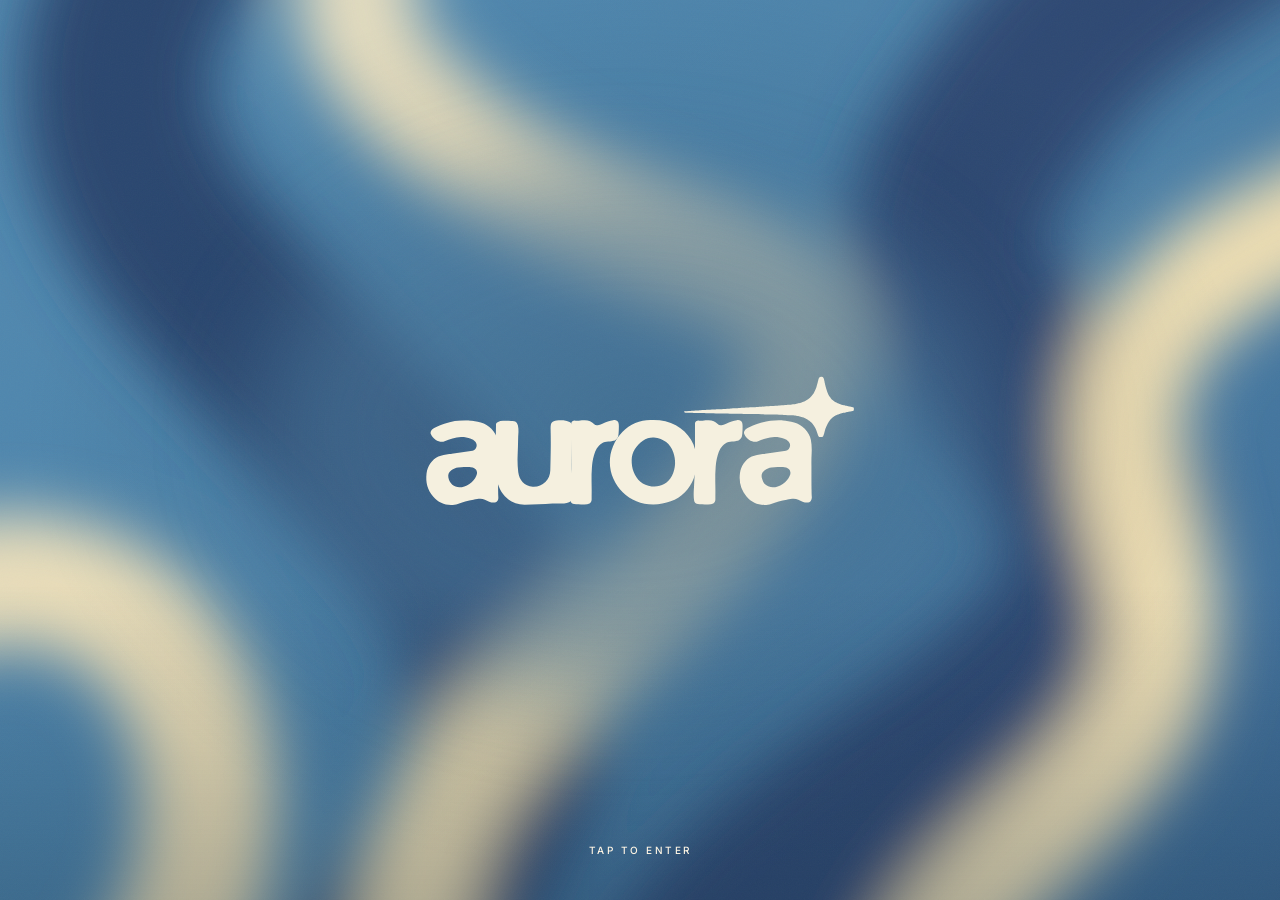
==== commit 75834ae0: "Publish Aurora mobile and desktop test build Integrated logo landing, quiet K9 tutorial soundtracks," ====
--- a/index.html
+++ b/index.html
@@ -1,7731 +1,415 @@
 <!DOCTYPE html>
-<html data-release="aurora-release-20260929-15" lang="en" class="booting preapp">
+<html lang="cs">
 <head>
 <meta charset="utf-8">
 <meta name="viewport" content="width=device-width, initial-scale=1, maximum-scale=1, user-scalable=no, viewport-fit=cover, interactive-widget=resizes-content">
-<meta name="theme-color" content="#ecd2a8">
 <meta name="apple-mobile-web-app-capable" content="yes">
 <meta name="mobile-web-app-capable" content="yes">
 <meta name="apple-mobile-web-app-status-bar-style" content="black-translucent">
+<meta name="apple-mobile-web-app-title" content="AURORA">
+<link rel="manifest" href="manifest.webmanifest">
+<link rel="icon" href="icon.svg" type="image/svg+xml">
+<link rel="apple-touch-icon" href="icon-180.png">
 <script>
-function auroraHostOrigin(){return window.AURORA_HOST_ORIGIN||(location.protocol==='file:'?'null':location.origin)}
-function auroraTargetOrigin(){return auroraHostOrigin()==='null'?'*':auroraHostOrigin()}
-function auroraTrustedParent(e){return parent!==window&&e.source===parent&&e.origin===auroraHostOrigin()}
-window.AURORA_BOOTED=false;
-try{const c=localStorage.getItem('aurora-chrome-colour');if(/^#[a-f0-9]{6}$/i.test(c||'')){document.documentElement.style.setProperty('--boot-base',c);document.documentElement.style.backgroundColor=c;document.querySelector('meta[name=theme-color]').content=c}}catch{}
-try{document.documentElement.dataset.bootTheme=localStorage.getItem('aurora-boot-theme')||'light'}catch{document.documentElement.dataset.bootTheme='light'}
-window.AURORA_ATOMIC=true;window.AURORA_RELEASE_APP=true;window.AURORA_FORCE_PREVIEW=false;
-window.AURORA_AUTH_RETURN=null;
-const authHash=new URLSearchParams(location.hash.slice(1));
-if(authHash.has('access_token')||authHash.has('error_description')){
- window.AURORA_AUTH_RETURN={access_token:authHash.get('access_token'),refresh_token:authHash.get('refresh_token'),error:authHash.get('error_description'),type:authHash.get('type')};
- history.replaceState(null,'',location.pathname+location.search);
-}
+/* Navrat z e-mailoveho odkazu (obnova hesla): tokeny z adresy si vezme sync a adresu hned vycisti. */
+window.AURORA_AUTH_RETURN=null;(()=>{const h=new URLSearchParams(location.hash.slice(1));if(h.has('access_token')||h.has('error_description')){window.AURORA_AUTH_RETURN={access_token:h.get('access_token'),refresh_token:h.get('refresh_token'),error:h.get('error_description'),type:h.get('type')};history.replaceState(null,'',location.pathname+location.search)}})();
 </script>
-<style id="critical-boot">
-html.booting,html.booting body{background:var(--boot-base,#ecd2a8)!important;margin:0}
-html[data-boot-theme=dark]{--boot-base:#ecd2a8;--boot-blue:#1b2c35;--boot-plum:#302a32}
-html.booting body>:not(#bootVeil):not(script):not(noscript){visibility:hidden!important}
-#bootVeil{position:fixed;inset:0;z-index:2000;background:radial-gradient(ellipse at 15% 20%,var(--boot-blue,#adc6d5),transparent 70%),radial-gradient(ellipse at 85% 65%,var(--boot-plum,#d2c9d8),transparent 65%),var(--boot-base,#ecd2a8);display:grid;place-items:center;transition:opacity .4s ease;pointer-events:none}
-#bootVeil.ready{opacity:0}#bootError{color:#c6beb6;font:13px/1.7 Arial,sans-serif;text-align:center;padding:30px}#bootError a{color:#c94b48}
-@media(prefers-reduced-motion:reduce){#bootVeil{transition:none}}
+<title>AURORA</title>
+<meta name="theme-color" content="#305d85">
+<link rel="preconnect" href="https://fonts.googleapis.com">
+<link rel="stylesheet" href="https://fonts.googleapis.com/css2?family=Anton&family=Bricolage+Grotesque:opsz,wght@12..96,500;12..96,700;12..96,800&family=Inter:wght@400;500;600&display=swap">
+<style>
+/* Layout: one phone-width app column over a fixed fog backdrop; screens scroll, nav floats at the bottom. Style D "Fog + Aura". */
+:root{
+  --ink:#f6ecdc; --mute:rgba(246,236,220,.66); --faint:rgba(246,236,220,.4); --hair:rgba(246,236,220,.09);
+  --glass:rgba(20,15,13,.62); --glass-2:rgba(20,15,13,.55); --edge:rgba(255,255,255,.08); --btn:#f6ecdc; --btn-ink:#1c1513; --btn-edge:transparent; --soft:rgba(255,255,255,.06);
+  --nav:rgba(24,18,16,.92); --sheet:#1f1816; --chk:#140f0d; --field:rgba(255,255,255,.04);
+  --g:#3fbf7f; --o:#f0a44b; --b:#6f8cff; --p:#ff5c9a; --late:#ff9a80;
+  --f-logo:Anton,Impact,'Arial Narrow',sans-serif; --f-head:'Bricolage Grotesque',ui-sans-serif,system-ui,sans-serif; --f-ui:Inter,ui-sans-serif,system-ui,-apple-system,sans-serif;
+  color-scheme:dark;
+}
+.glassy{--glass:rgba(255,255,255,.12);--glass-2:rgba(255,255,255,.1);--edge:rgba(255,255,255,.24);--btn:rgba(255,255,255,.22);--btn-ink:#ffffff;--nav:rgba(255,255,255,.12);--sheet:rgba(38,30,26,.72);--soft:rgba(255,255,255,.08)}
+.glassy.light{--glass:rgba(255,255,255,.5);--glass-2:rgba(255,255,255,.4);--edge:rgba(255,255,255,.75);--btn:rgba(255,255,255,.7);--btn-ink:#1c1513;--nav:rgba(255,255,255,.55);--sheet:rgba(250,245,238,.78)}
+.glassy .glass,.glassy .nav,.glassy .sheet,.glassy .ibtn,.glassy .wcol,.glassy .glass2{backdrop-filter:blur(26px) saturate(1.5);-webkit-backdrop-filter:blur(26px) saturate(1.5);box-shadow:inset 0 1px 0 rgba(255,255,255,.28),0 10px 30px rgba(0,0,0,.18)}
+.glassy .glass2{background:rgba(255,255,255,.1)}
+.glassy:not(.light){--mute:rgba(246,236,220,.86);--faint:rgba(246,236,220,.64)}
+.glassy:not(.light) .sub,.glassy:not(.light) .meta,.glassy:not(.light) .when,.glassy:not(.light) .cap,.glassy:not(.light) .it,.glassy:not(.light) .h2{text-shadow:0 1px 2px rgba(0,0,0,.28)}
+.glassy .pill.on,.glassy .seg button.on,.glassy .cta,.glassy .nav .tab.on,.glassy .nav .plus,.glassy .react .ra,.glassy .strip button.on,.glassy .month button.sel,.glassy .bigseg button.on,.glassy .addrow button{box-shadow:inset 0 1px 0 rgba(255,255,255,.45),inset 0 0 0 1px rgba(255,255,255,.3);backdrop-filter:blur(18px);-webkit-backdrop-filter:blur(18px)}
+.glassy .glow{background:linear-gradient(160deg,color-mix(in srgb,var(--c) 42%,transparent) 0%,color-mix(in srgb,var(--c) 14%,transparent) 55%,rgba(255,255,255,.05) 100%);backdrop-filter:blur(26px) saturate(1.4);-webkit-backdrop-filter:blur(26px) saturate(1.4);border:1px solid rgba(255,255,255,.22);box-shadow:inset 0 1px 0 rgba(255,255,255,.3),0 18px 40px rgba(0,0,0,.22)}
+.glassy .stack .slide{background-color:rgba(30,24,21,.88)}
+.glassy.light .stack .slide{background-color:rgba(60,48,42,.7)}
+.glassy .glow{--btn:rgba(255,255,255,.24);--btn-ink:#ffffff}
+.glassy .nextbg{background:linear-gradient(150deg,rgba(240,164,75,.5) 0%,rgba(240,164,75,.16) 55%,rgba(255,255,255,.05) 100%)}
+.light{
+  --ink:#1c1513; --mute:rgba(28,21,19,.62); --faint:rgba(28,21,19,.38); --hair:rgba(28,21,19,.09);
+  --glass:rgba(255,250,244,.8); --glass-2:rgba(255,250,244,.6); --edge:rgba(28,21,19,.07); --btn:#1c1513; --btn-ink:#f6ecdc; --soft:rgba(28,21,19,.05);
+  --nav:rgba(255,250,244,.92); --sheet:#f7f0e7; --chk:#ffffff; --field:rgba(255,255,255,.7); --late:#c4452c;
+  color-scheme:light;
+}
+[hidden]{display:none!important}
+html,body{height:100%}
+body{margin:0;background:#1c1513;color:var(--ink);font:400 15px/1.4 var(--f-ui);-webkit-font-smoothing:antialiased;overflow:hidden}
+button,input{font:inherit;color:inherit}
+button{cursor:pointer;background:none;border:0;padding:0}
+button:focus-visible,a:focus-visible,input:focus-visible{outline:2px solid var(--ink);outline-offset:2px}
+.app{position:fixed;inset:0;overflow:hidden;color:var(--ink)}
+.bg{position:absolute;inset:0;background-size:cover;background-position:center}
+.blob{position:absolute;border-radius:50%;pointer-events:none}
+.grain{position:absolute;inset:0;pointer-events:none;opacity:.2;mix-blend-mode:overlay;background-image:url("data:image/svg+xml;utf8,<svg xmlns='http://www.w3.org/2000/svg' width='220' height='220'><filter id='n'><feTurbulence type='fractalNoise' baseFrequency='.85' numOctaves='2' stitchTiles='stitch'/><feColorMatrix values='0 0 0 0 1  0 0 0 0 1  0 0 0 0 1  0 0 0 .55 0'/></filter><rect width='100%' height='100%' filter='url(%23n)'/></svg>")}
+.col{position:absolute;inset:0;max-width:480px;margin:0 auto}
+.scr{position:absolute;inset:0;overflow:hidden;padding:calc(env(safe-area-inset-top,0px) + 16px) 16px 0;display:flex;flex-direction:column;gap:12px}
+.hd{display:flex;flex-direction:column;gap:12px;flex-shrink:0;margin-bottom:-10px}
+.bd{-webkit-mask-image:linear-gradient(to bottom,transparent 0,#000 16px);mask-image:linear-gradient(to bottom,transparent 0,#000 16px);flex:1;min-height:0;overflow-y:auto;overscroll-behavior:contain;display:flex;flex-direction:column;gap:12px;margin:0 -16px;padding:10px 16px calc(env(safe-area-inset-bottom,0px) + 120px);scrollbar-width:none}
+.bd::-webkit-scrollbar{display:none}
+.top{display:flex;justify-content:space-between;align-items:center;min-height:52px;padding:0 4px}
+.brand{display:flex;align-items:baseline;gap:12px}
+.brand b{font:400 24px/1 var(--f-logo);letter-spacing:.03em}
+.brand span{font-size:14px;color:var(--mute)}
+.ibtn{width:44px;height:44px;border-radius:50%;display:grid;place-items:center;background:var(--glass-2);border:1px solid var(--edge);backdrop-filter:blur(20px);-webkit-backdrop-filter:blur(20px);flex-shrink:0}
+.glass{background:var(--glass);border:1px solid var(--edge);backdrop-filter:blur(22px);-webkit-backdrop-filter:blur(22px)}
+.glass2{background:rgba(0,0,0,.25);border:1px solid var(--edge)}
+.glow{--ink:#f6ecdc;--mute:rgba(246,236,220,.72);--faint:rgba(246,236,220,.42);--hair:rgba(246,236,220,.12);--btn:#f6ecdc;--btn-ink:#1c1513;--chk:#140f0d;color:var(--ink);background:linear-gradient(160deg,color-mix(in srgb,var(--c) 40%,#1c1513) 0%,color-mix(in srgb,var(--c) 14%,#1c1513) 48%,#1c1513 92%);border:1px solid rgba(255,255,255,.1);box-shadow:0 18px 40px rgba(0,0,0,.28)}
+.nextbg{background:linear-gradient(150deg,#6a4a22 0%,#3a2a1a 55%,#1d1613 100%)}
+.panel{border-radius:26px;padding:14px 16px}
+.h1{margin:4px 4px 2px;font:800 46px/.95 var(--f-head);letter-spacing:-.04em;text-wrap:balance}
+.h2{font:700 19px/1 var(--f-head)}
+.cap{font-size:11.5px;font-weight:600;letter-spacing:.16em;color:var(--mute);text-transform:uppercase}
+.rowh{display:flex;justify-content:space-between;align-items:baseline;gap:8px}
+.sub{font-size:13px;color:var(--mute)}
+.dot{width:7px;height:7px;border-radius:50%;flex-shrink:0;background:var(--c)}
+.pill{height:38px;padding:0 15px;border-radius:999px;display:inline-flex;align-items:center;gap:8px;font-size:14px;font-weight:600;border:1px solid var(--hair);white-space:nowrap}
+.pill.on{background:var(--btn);color:var(--btn-ink);border-color:transparent}
+.seg{display:inline-flex;gap:2px;padding:4px;border-radius:999px}
+.seg button{height:34px;padding:0 13px;border-radius:999px;font-size:14px;font-weight:600;color:var(--mute)}
+.seg button.on{background:var(--btn);color:var(--btn-ink)}
+.cta{height:56px;border-radius:999px;background:var(--btn);color:var(--btn-ink);border:1px solid transparent;font-size:17px;font-weight:600;width:100%}
+.cta.ghost{background:transparent;color:var(--ink);border-color:var(--faint)}
+/* item row */
+.item{display:flex;align-items:center;gap:12px;min-height:52px;padding:4px 0;border-bottom:1px solid var(--hair);width:100%;text-align:left}
+.item:last-child{border-bottom:0}
+.chk{width:26px;height:26px;box-sizing:border-box;border-radius:50%;border:2px solid var(--faint);display:grid;place-items:center;flex-shrink:0;color:var(--chk);font-size:14px;font-weight:700;transition:transform .15s}
+.item.done .chk{background:var(--c);border-color:transparent}
+.item.done .it{opacity:.5;text-decoration:line-through}
+.item:active .chk{transform:scale(.88)}
+.it{font-size:16px;font-weight:500}
+.meta{display:flex;align-items:center;gap:6px;font-size:13px;color:var(--mute)}
+.when{font-size:13px;font-weight:600;color:var(--mute);white-space:nowrap}
+.when.late{color:var(--late)}
+.ibody{display:flex;flex-direction:column;gap:2px;flex-grow:1;min-width:0}
+.more{display:flex;justify-content:space-between;align-items:center;min-height:44px;font-size:14px;font-weight:600;color:var(--mute);width:100%}
+/* next card */
+.next{box-sizing:border-box;min-width:0;border-radius:30px;padding:18px 18px 16px;display:flex;flex-direction:column;gap:12px;text-align:left;width:100%}
+.next .t{font:800 30px/1 var(--f-head);letter-spacing:-.03em;text-wrap:balance}
+.prog{display:flex;gap:4px;height:6px}
+.prog span{flex:1;border-radius:3px;background:var(--hair)}
+.prog span.on{background:var(--ink)}
+.react{height:58px;border-radius:999px;display:flex;align-items:center;gap:12px;padding:0 8px 0 16px;width:100%;text-align:left}
+.react .rd{width:10px;height:10px;border-radius:50%;background:var(--c);box-shadow:0 0 0 5px color-mix(in srgb,var(--c) 25%,transparent);flex-shrink:0}
+.react .rt{flex-grow:1;font-size:15px;font-weight:500;line-height:1.25}
+.react .ra{height:40px;padding:0 14px;border-radius:999px;background:var(--btn);color:var(--btn-ink);display:flex;align-items:center;font-size:14px;font-weight:600;white-space:nowrap}
+.tiles{display:grid;grid-template-columns:repeat(3,minmax(0,1fr));gap:8px}
+.tile{border-radius:20px;padding:10px 12px;display:flex;flex-direction:column;gap:3px;text-align:left;min-width:0}
+.tile .x{display:flex;align-items:center;gap:6px;font-size:14px;white-space:nowrap;overflow:hidden;text-overflow:ellipsis}
+/* nav */
+.nav{position:absolute;left:16px;right:16px;bottom:calc(env(safe-area-inset-bottom,0px) + 18px);height:68px;border-radius:999px;display:flex;align-items:center;justify-content:space-between;padding:0 6px;background:var(--nav);border:1px solid var(--edge);box-shadow:0 20px 40px rgba(0,0,0,.45);z-index:5}
+.nav .tab{width:62px;height:56px;border-radius:999px;display:flex;flex-direction:column;align-items:center;justify-content:center;gap:3px;font-size:11px;font-weight:600;color:var(--mute)}
+.nav .tab.on{background:var(--btn);color:var(--btn-ink)}
+.nav .plus{width:58px;height:58px;border-radius:50%;display:grid;place-items:center;background:var(--btn);color:var(--btn-ink);box-shadow:0 8px 20px rgba(0,0,0,.35)}
+/* spaces */
+.card{border-radius:26px;padding:16px 18px;display:flex;flex-direction:column;gap:10px;text-align:left;width:100%}
+.card .nm{font:800 28px/1 var(--f-head);letter-spacing:-.03em}
+.minihm{display:grid;grid-template-columns:repeat(14,minmax(0,1fr));gap:3px}
+.minihm span{height:14px;border-radius:4px;background:var(--hair)}
+.minihm span.on{background:color-mix(in srgb,var(--ink) 85%,transparent)}
+.bar{flex-grow:1;height:6px;border-radius:3px;background:var(--hair);overflow:hidden}
+.bar i{display:block;height:100%;background:var(--ink);border-radius:3px}
+/* card detail */
+.detail{border-radius:34px;padding:22px 20px 18px;display:flex;flex-direction:column;gap:14px}
+.detail .nm{font:800 46px/.95 var(--f-head);letter-spacing:-.04em}
+.stats{display:grid;grid-template-columns:1fr 1fr;gap:10px}
+.stat{padding:12px 14px;border-radius:18px;background:rgba(255,255,255,.08);display:flex;flex-direction:column;gap:4px}
+.light .stat{background:rgba(255,255,255,.45)}
+.stat b{font:800 28px/1 var(--f-head)}
+.hm{display:grid;grid-template-columns:repeat(16,minmax(0,1fr));grid-template-rows:repeat(7,13px);grid-auto-flow:column;gap:3px}
+.hm span{border-radius:3px;background:var(--hair)}
+.insight{padding:12px 14px;border-radius:18px;font-size:14px;line-height:1.45;background:color-mix(in srgb,var(--c) 18%,transparent);border:1px solid color-mix(in srgb,var(--c) 40%,transparent)}
+.chip{height:28px;padding:0 12px;border-radius:999px;display:inline-flex;align-items:center;font-size:13px;font-weight:600;background:color-mix(in srgb,var(--c) 28%,transparent)}
+.note{padding:14px;border-radius:16px;background:rgba(255,255,255,.08);font-size:15px;line-height:1.45}
+.light .note{background:rgba(255,255,255,.5)}
+.addrow{display:flex;align-items:center;gap:10px;min-height:48px;padding:0 6px 0 16px;border-radius:999px;border:1px dashed var(--faint)}
+.addrow input{flex-grow:1;border:0;background:transparent;outline:none;font-size:16px;min-width:0}
+.addrow input::placeholder{color:var(--faint)}
+.addrow button{width:36px;height:36px;border-radius:50%;background:var(--btn);color:var(--btn-ink);display:grid;place-items:center}
+/* board */
+.masonry{columns:2;column-gap:8px}
+.mom{break-inside:avoid;margin:0 0 8px;position:relative;border-radius:18px;overflow:hidden;display:block;width:100%;text-align:left}
+.mom .art,.mom img{display:block;width:100%;object-fit:cover}
+.mom .tag{position:absolute;left:8px;top:8px;height:22px;padding:0 8px;border-radius:999px;background:rgba(20,24,28,.5);color:#f4f6f8;display:flex;align-items:center;gap:5px;font-size:11px;font-weight:600}
+.mom .cap2{position:absolute;left:8px;right:8px;bottom:8px;padding:8px 10px;border-radius:12px;background:rgba(20,24,28,.5);color:#f4f6f8;backdrop-filter:blur(14px);-webkit-backdrop-filter:blur(14px);font-size:13px;line-height:1.3}
+/* plan */
+.strip{display:grid;grid-template-columns:repeat(7,minmax(0,1fr));gap:6px}
+.strip button{height:60px;border-radius:18px;display:flex;flex-direction:column;align-items:center;justify-content:center;gap:4px;background:var(--glass-2);border:1px solid transparent}
+.strip button.on{background:var(--btn);color:var(--btn-ink)}
+.strip button.on .l{color:inherit;opacity:.7}
+.strip .l{font-size:11.5px;font-weight:600;color:var(--mute)}
+.strip .n{font:700 17px/1 var(--f-head)}
+.dots{display:flex;gap:2px;height:4px}
+.dots i{width:4px;height:4px;border-radius:50%;background:var(--c)}
+.wk{display:flex;flex-direction:column;gap:6px}
+.wrow{min-height:66px;border-radius:20px;display:flex;align-items:center;gap:12px;padding:0 12px 0 0;overflow:hidden;text-align:left;width:100%}
+.wrow.today{box-shadow:inset 0 0 0 1.5px var(--ink)}
+.wd{width:56px;align-self:stretch;display:flex;flex-direction:column;align-items:center;justify-content:center;gap:2px;border-right:1px solid var(--hair);flex-shrink:0}
+.wchips{flex-grow:1;min-width:0;display:flex;gap:6px;overflow:hidden}
+.wlist{display:flex;flex-direction:column;gap:6px}
+.ell{min-width:0;overflow:hidden;text-overflow:ellipsis;white-space:nowrap}
+.wchips>.wchip:last-child{flex-shrink:1;min-width:56px}
+.wchip{flex-shrink:0;min-width:0;max-width:150px;height:30px;padding:0 10px;border-radius:999px;background:color-mix(in srgb,var(--c) 30%,transparent);display:flex;align-items:center;gap:6px;font-size:13px;font-weight:500;white-space:nowrap;overflow:hidden;text-overflow:ellipsis}
+.month{display:grid;grid-template-columns:repeat(7,minmax(0,1fr));gap:5px}
+.month .wdn{text-align:center;font-size:11.5px;font-weight:600;color:var(--faint)}
+.month button{height:44px;border-radius:12px;display:flex;flex-direction:column;align-items:center;justify-content:center;gap:3px;font-size:14px;font-weight:700;font-variant-numeric:tabular-nums}
+.month button.sel{background:var(--btn);color:var(--btn-ink)}
+.month button.today{box-shadow:inset 0 0 0 2px var(--ink)}
+.month button.out{opacity:.3}
+/* sheet + overlays */
+.scrim{position:absolute;inset:0;background:rgba(10,12,14,.45);z-index:20;opacity:0;transition:opacity .25s}
+.scrim.show{opacity:1}
+.sheet{position:absolute;left:0;right:0;bottom:0;max-width:480px;margin:0 auto;max-height:92%;overflow-y:auto;border-radius:32px 32px 0 0;padding:12px 20px calc(env(safe-area-inset-bottom,0px) + 24px);background:var(--sheet);border-top:1px solid var(--edge);z-index:21;display:flex;flex-direction:column;gap:16px;transform:translateY(100%);transition:transform .32s cubic-bezier(.2,.8,.2,1)}
+.sheet.show{transform:none}
+.grab{align-self:center;width:44px;height:5px;border-radius:5px;background:var(--faint)}
+.field{height:56px;box-sizing:border-box;padding:0 16px;border-radius:18px;border:1px solid var(--hair);background:var(--field);outline:none;font-size:17px;font-weight:500;width:100%}
+.wrap{display:flex;flex-wrap:wrap;gap:8px}
+.viewer{position:absolute;inset:0;z-index:30;background:#000;display:flex;flex-direction:column}
+.fv{position:fixed;inset:0;z-index:30;background:#000;overflow:hidden;touch-action:none;color:#f4f6f8}
+.fv .media{position:absolute;inset:0;width:100%;height:100%;display:block;transition:transform .25s}
+.fv .ov{position:absolute;left:0;right:0;display:flex;align-items:center;gap:10px;padding:0 16px;transition:opacity .25s;pointer-events:none}
+.fv .ov>*{pointer-events:auto}
+.fv .ovt{top:0;padding-top:calc(env(safe-area-inset-top,0px) + 14px);padding-bottom:40px;background:linear-gradient(rgba(0,0,0,.55),transparent)}
+.fv .ovb{bottom:0;flex-direction:column;align-items:stretch;padding-bottom:calc(env(safe-area-inset-bottom,0px) + 18px);padding-top:50px;background:linear-gradient(transparent,rgba(0,0,0,.6))}
+.fv.hideui .ov{opacity:0}.fv.hideui .ov>*{pointer-events:none}
+.fv .gb{height:44px;min-width:44px;padding:0 14px;border-radius:999px;display:inline-flex;align-items:center;justify-content:center;gap:8px;background:rgba(255,255,255,.16);border:1px solid rgba(255,255,255,.22);backdrop-filter:blur(18px);-webkit-backdrop-filter:blur(18px);color:#fff;font-size:14px;font-weight:600}
+.fv .vnote{padding:14px 16px;border-radius:18px;background:rgba(20,24,28,.5);backdrop-filter:blur(16px);-webkit-backdrop-filter:blur(16px);font-size:16px;line-height:1.4}
+.viewer .vimg{flex-grow:1;position:relative;overflow:hidden}
+.viewer .vimg>*{position:absolute;inset:0;width:100%;height:100%;object-fit:contain}
+.toast{position:absolute;left:50%;bottom:calc(env(safe-area-inset-bottom,0px) + 100px);transform:translateX(-50%) translateY(20px);opacity:0;padding:10px 16px;border-radius:999px;background:var(--sheet);border:1px solid var(--edge);font-size:14px;font-weight:600;z-index:40;transition:all .25s;white-space:nowrap}
+.toast.show{opacity:1;transform:translateX(-50%)}
+/* splash */
+.splash{position:absolute;inset:0;z-index:50;display:grid;place-items:center;overflow:hidden;cursor:pointer;-webkit-tap-highlight-color:transparent}
+.splash .ibg{position:absolute;inset:0;background-size:cover;background-position:center}
+.splash .dark{position:absolute;inset:0;background:#1c1513;opacity:0}
+.lockup{position:relative;width:min(84vw,440px);aspect-ratio:894/250;animation:lkin 1.1s cubic-bezier(.2,.8,.2,1) both}
+@keyframes lkin{from{opacity:0;transform:scale(.96)}to{opacity:1;transform:none}}
+.lk-let,.lk-mark{position:absolute;background:#f4ecdc}
+
+
+.tap{position:absolute;left:0;right:0;bottom:calc(env(safe-area-inset-bottom,0px) + 48px);text-align:center;font-size:11.5px;font-weight:500;letter-spacing:.42em;color:rgba(70,45,30,.7);animation:tapp 2.4s ease-in-out 1.2s infinite both}
+@keyframes tapp{0%,100%{opacity:.45}50%{opacity:1}}
+.splash.go .lk-let{animation:letfade .8s ease forwards}
+@keyframes letfade{0%{opacity:1;filter:none}35%{opacity:.32;filter:blur(1.5px)}100%{opacity:0;filter:blur(4px)}}
+.splash.go .lk-mark{animation:zoom 1s cubic-bezier(.65,0,.9,.4) forwards}
+@keyframes zoom{0%{transform:scale(1);opacity:1}65%{transform:scale(7);opacity:.9}100%{transform:scale(15);opacity:0}}
+.splash.go .tap{opacity:0;animation:none;transition:opacity .2s}
+.splash.go .dark{opacity:1;transition:opacity .45s ease .5s}
+.splash.go{animation:out .3s ease .95s forwards}
+@keyframes out{to{opacity:0;visibility:hidden}}
+.logo{width:min(82vw,400px);aspect-ratio:439/134;background:#f4ecdc;-webkit-mask:url(aurora-logo.svg) center/contain no-repeat;mask:url(aurora-logo.svg) center/contain no-repeat}
+.splash .logo{animation:lg 1.4s cubic-bezier(.2,.8,.2,1) both}
+@keyframes lg{from{opacity:0;transform:scale(.94);filter:blur(10px)}to{opacity:1;transform:none;filter:drop-shadow(0 0 6px rgba(244,236,220,.35))}}
+.set{display:flex;align-items:center;justify-content:space-between;gap:12px;min-height:56px;border-top:1px solid var(--hair);width:100%;text-align:left}
+.set:first-child{border-top:0}
+.sw{width:48px;height:28px;border-radius:999px;background:var(--hair);position:relative;flex-shrink:0;transition:background .2s}
+.sw i{position:absolute;top:3px;left:3px;width:22px;height:22px;border-radius:50%;background:var(--faint);transition:all .2s}
+.sw.on{background:#3fbf7f}
+.sw.on i{left:23px;background:#fff}
+/* spaces deck */
+.deck{display:flex;gap:12px;overflow-x:auto;scroll-snap-type:x mandatory;margin:0 -16px;padding:4px 16px 8px;scrollbar-width:none;overscroll-behavior-x:contain}
+.deck::-webkit-scrollbar{display:none}
+.stack{margin:6px 24px 0 !important;position:relative;height:clamp(400px,calc(100dvh - 330px),540px);flex-shrink:0;margin-top:20px;touch-action:pan-y;user-select:none;-webkit-user-select:none}
+.stack .slide{overflow:hidden;transform-origin:50% 50%;position:absolute;left:0;right:0;top:0;height:100%;transition:transform .38s cubic-bezier(.2,.8,.2,1),opacity .38s,filter .38s;will-change:transform}
+.pager button{padding:6px 2px}
+.slide{border-radius:34px;padding:22px 20px 18px;display:flex;flex-direction:column;gap:12px;box-sizing:border-box}
+.slide .nm{font:800 42px/.95 var(--f-head);letter-spacing:-.04em;text-align:left}
+.slide.add{align-items:center;justify-content:center;border:1.5px dashed var(--faint);background:var(--glass-2);color:var(--mute);font-weight:600}
+.pager{display:flex;justify-content:center;gap:6px;padding-top:2px}
+.pager i{width:6px;height:6px;border-radius:3px;background:var(--faint);transition:width .2s,background .2s}
+.pager i.on{width:18px;background:var(--ink)}
+.hm7{display:grid;grid-template-columns:repeat(8,minmax(0,1fr));grid-template-rows:repeat(7,12px);grid-auto-flow:column;gap:3px}
+.hm7 span{border-radius:3px;background:var(--hair)}
+/* settings */
+.bigseg{display:grid;grid-template-columns:1fr 1fr;gap:4px;padding:5px;border-radius:999px}
+.bigseg button{height:52px;border-radius:999px;font:700 15px/1 var(--f-head);color:var(--mute)}
+.bigseg button.on{background:var(--btn);color:var(--btn-ink)}
+.thumbs{display:grid;grid-template-columns:repeat(4,minmax(0,1fr));gap:8px}
+.thumbs button{height:64px;border-radius:16px;background-size:cover;background-position:center}
+.thumbs button.on{box-shadow:0 0 0 2px var(--ink)}
+.range{width:100%;accent-color:var(--ink)}
+textarea.field{height:96px;padding:12px 16px;font:400 13px/1.4 ui-monospace,Menlo,monospace;resize:vertical}
+/* desktop */
+.dgrid{display:grid;grid-template-columns:1.1fr 1fr;gap:16px;align-items:start}
+.dcol{display:flex;flex-direction:column;gap:12px;min-width:0}
+.two{display:grid;grid-template-columns:1fr 1fr;column-gap:24px}
+.two .item:nth-last-child(2){border-bottom:0}
+.week7{display:grid;grid-template-columns:repeat(7,minmax(0,1fr));gap:8px}
+.wcol{border-radius:18px;padding:10px;display:flex;flex-direction:column;gap:6px;min-height:200px;text-align:left;background:var(--soft);min-width:0}
+.wcol.today{box-shadow:inset 0 0 0 1.5px var(--ink)}
+.week7.big{gap:12px}
+.week7.big .wcol{border-radius:24px;padding:14px 12px}
+.dchip{display:flex;flex-direction:column;gap:2px;padding:9px 10px;border-radius:14px;background:color-mix(in srgb,var(--c) 26%,transparent);border-left:3px solid var(--c);text-align:left;width:100%}
+.dchip.done{opacity:.45}.dchip.done .it{text-decoration:line-through}
+.addday{margin-top:auto;height:38px;border-radius:12px;border:1px dashed var(--faint);font-size:14px;color:var(--mute)}
+.cgrid{display:grid;grid-template-columns:1fr 1fr;gap:12px}
+.sgrid{display:grid;grid-template-columns:repeat(auto-fill,minmax(300px,1fr));gap:16px;align-items:stretch}
+.sgrid .slide{min-height:460px}
+@media (min-width:900px){
+  .col{max-width:1320px}
+  .scr{padding:28px 56px 0}
+  .bd{margin:0 -56px;padding:10px 56px 140px}
+  .h1{font-size:60px}
+  .nav{left:50%;right:auto;transform:translateX(-50%);height:78px;border-radius:28px;gap:10px;padding:0 12px}
+  .nav .tab{width:56px;height:56px;border-radius:18px;font-size:0;gap:0}
+  .nav .plus{width:60px;height:60px;margin:0 6px}
+  .masonry{columns:4}
+  .scr.narrow .hd>*,.scr.narrow .bd>*{width:100%;max-width:760px;margin-left:auto;margin-right:auto;box-sizing:border-box}
+  .sheet{bottom:24px;border-radius:32px;max-width:520px}
+  .next .t{font-size:44px}
+}
+.tbar{height:6px;border-radius:3px;background:var(--hair);position:relative;overflow:hidden}
+.tbar i{display:block;height:100%;border-radius:3px;background:linear-gradient(90deg,#3fbf7f,#f0a44b)}
+.whenbtn{padding:6px 8px;margin:-6px -8px;border-radius:10px}
+.whenbtn:hover{background:var(--soft)}
+.wdots{display:flex;gap:6px;align-items:center}
+.wdots span{display:flex;flex-direction:column;align-items:center;gap:4px;font-size:11px;color:var(--mute)}
+.wdots i{width:12px;height:12px;border-radius:50%;background:var(--hair)}
+.notep{display:block;padding:40px 14px 22px;font:700 17px/1.2 var(--f-head);color:#f6ecdc;background:linear-gradient(160deg,color-mix(in srgb,var(--c) 45%,#1c1513),#1c1513 90%)}
+[data-drop].over{box-shadow:inset 0 0 0 2px #f0a44b !important}
+@media (min-width:900px){
+  .dockleft .nav{left:24px;top:50%;bottom:auto;transform:translateY(-50%);flex-direction:column;height:auto;width:78px;padding:12px 0;gap:10px;border-radius:28px}
+  .dockleft .scr{padding-left:150px}
+  .dockleft .bd{margin-left:-150px;padding-left:150px}
+}
+.bigmark{display:block;background:#f4ecdc;-webkit-mask:url(aurora-mark.svg) center/contain no-repeat;mask:url(aurora-mark.svg) center/contain no-repeat}
+.story{width:min(68vw,300px,calc((100dvh - 190px) * .5625));aspect-ratio:9/16;border-radius:26px;position:relative;overflow:hidden;box-shadow:0 30px 70px rgba(0,0,0,.6);container-type:inline-size;color:#fff8ee}
+.story .u{position:absolute}
+.story .num{font:800 46cqw/.8 var(--f-head);letter-spacing:-.06em}
+.story .eq{display:grid;grid-template-columns:repeat(7,1fr);gap:2.4cqw;align-items:end}
+.story .eq span{display:flex;flex-direction:column;align-items:center;gap:1.6cqw;font-size:3.4cqw;font-weight:600;opacity:.9}
+.story .eq i{width:100%;border-radius:2cqw;background:#fff8ee}
+.story .tag{display:inline-flex;align-items:center;gap:1.8cqw;height:7.4cqw;padding:0 3cqw;border-radius:999px;font-size:3.6cqw;font-weight:700;background:rgba(255,248,238,.16);border:1px solid rgba(255,248,238,.3);backdrop-filter:blur(8px);-webkit-backdrop-filter:blur(8px)}
+.story .tag i{width:2.2cqw;height:2.2cqw;border-radius:50%}
+.story .ph{border-radius:3.5cqw;object-fit:cover;box-shadow:0 2cqw 6cqw rgba(0,0,0,.45);border:1.2cqw solid #fff8ee}
+.bd.static{overflow:hidden;-webkit-mask-image:none;mask-image:none}
+.bd.static .next .t{display:-webkit-box;-webkit-line-clamp:1;-webkit-box-orient:vertical;overflow:hidden}
+.hgrid{flex:1;min-height:0;display:grid;grid-template-columns:1fr 1fr;grid-template-rows:auto minmax(0,1fr);gap:16px}
+.hgrid .cgrid{grid-template-rows:1fr 1fr}
+.hgrid .cgrid .card{min-height:0 !important}
+.hcell{display:flex;flex-direction:column;min-height:0;overflow:hidden}
+.hlist{flex:1;min-height:0;overflow:hidden;display:flex;flex-direction:column}
+.hweek{flex:1;min-height:0;display:flex;flex-direction:column;gap:6px}
+.hwrow{flex:1 1 0;min-height:0;display:flex;align-items:center;gap:12px;padding:0 12px 0 0;border-radius:16px;background:var(--soft);text-align:left;overflow:hidden}
+.hwrow.today{box-shadow:inset 0 0 0 1.5px var(--ink)}
+.hwd{width:58px;align-self:stretch;display:flex;align-items:center;justify-content:center;gap:6px;border-right:1px solid var(--hair);flex-shrink:0}
+.hwd b{font:800 20px/1 var(--f-head)}
+.hwrow .wchip{height:min(30px,80%)}
+.cdgrid{display:flex;flex-direction:column;gap:12px}
+.cdleft{border-radius:30px;padding:20px 20px 18px;display:flex;flex-direction:column;gap:12px}
+.cdleft .nm{font:800 46px/.95 var(--f-head);letter-spacing:-.04em}
+.cdright{display:flex;flex-direction:column;gap:12px;min-width:0}
+.st3{display:grid;grid-template-columns:repeat(3,minmax(0,1fr));gap:10px}
+.st3 .panel{padding:12px 14px;display:flex;flex-direction:column;gap:8px;min-width:0}
+.bn{font:700 40px/.85 var(--f-head);letter-spacing:-.04em}
+.st3 .sv{display:flex;align-items:baseline;gap:8px;flex-wrap:wrap}
+@media (max-width:899px){.bn{font-size:32px}.st3 .panel{padding:12px}.st3 .sub{font-size:12px}}
+.dn .dg{display:grid;grid-template-columns:repeat(3,var(--d));grid-auto-rows:var(--d);gap:calc(var(--d) * .35)}
+.dn .dg i{border-radius:50%;background:var(--hair)}
+.dn .dg i.on{background:var(--ink)}
+.citem{display:flex;align-items:center;gap:12px;min-height:50px;padding:0 14px;border-radius:16px;background:rgba(255,255,255,.07);width:100%;text-align:left}
+.citem.done .chk{background:var(--c);border-color:transparent}
+.rgrid{display:grid;grid-template-columns:repeat(7,minmax(0,1fr));gap:6px}
+.rgrid span{aspect-ratio:1.25;border-radius:8px;background:var(--hair)}
+.hrow{display:flex;flex-direction:column;gap:7px;padding:10px 0;border-top:1px solid var(--hair)}
+.hrow:first-of-type{border-top:0}
+.d14{display:flex;gap:4px;flex-wrap:nowrap}
+.d14 i{width:11px;height:11px;border-radius:50%;background:var(--hair);flex-shrink:0}
+.tline{position:relative;height:44px;margin:4px 8px 0}
+.tline .tl{position:absolute;top:34px;font-size:12px;font-weight:600;opacity:.7}.tline .tl.l{left:-8px}.tline .tl.r{right:-8px}
+.tline .ax{position:absolute;left:0;right:0;top:20px;height:3px;border-radius:2px;background:var(--hair)}
+.tline .pt{position:absolute;top:13px;transform:translateX(-50%);display:flex;flex-direction:column;align-items:center;gap:4px;font-size:11px;font-weight:600;white-space:nowrap}
+.tline .pt i{width:16px;height:16px;border-radius:50%;border:3px solid #1c1513}
+.cdbot{display:grid;grid-template-columns:repeat(auto-fit,minmax(240px,1fr));gap:12px}
+.mstrip{display:grid;grid-template-columns:repeat(4,minmax(0,1fr));gap:8px}
+.mstrip img,.mstrip span{width:100%;aspect-ratio:.82;object-fit:cover;border-radius:14px;display:block}
+.swatch{width:36px;height:36px;border-radius:50%}
+.swatch.on{box-shadow:0 0 0 3px var(--ink)}
+@media (min-width:900px){
+  .cdgrid{display:grid;grid-template-columns:minmax(320px,380px) minmax(0,1fr);gap:16px;align-items:start}
+  .cdgrid .cdleft{position:sticky;top:0}
+  .bd.fitweek{overflow:hidden;-webkit-mask-image:none;mask-image:none;padding-bottom:128px}
+  .bd.fitweek .week7.big{flex:1;min-height:0}
+  .bd.fitweek .week7.big .wcol{min-height:0 !important;overflow:hidden}
+  .bd.fitweek .wlist{flex:1;min-height:0;overflow-y:auto;scrollbar-width:none;-webkit-mask-image:linear-gradient(to bottom,#000 calc(100% - 24px),transparent);mask-image:linear-gradient(to bottom,#000 calc(100% - 24px),transparent)}
+  .bd.fitweek>.react{flex-shrink:0}
+  .bd.fitcard{overflow:hidden;-webkit-mask-image:none;mask-image:none;padding-bottom:128px}
+  .bd.fitcard .cdgrid{flex:1;min-height:0;align-items:stretch;grid-template-columns:minmax(0,1fr) minmax(0,2fr)}
+  .bd.fitcard .cdleft{position:static;overflow-y:auto;min-height:0;scrollbar-width:none}
+  .bd.fitcard .cdright{display:grid;grid-template-rows:auto minmax(0,1fr) 190px;min-height:0}
+  .bd.fitcard .cdmain{overflow-y:auto;min-height:0;scrollbar-width:none;align-content:start}
+  .bd.fitcard .cdmain>*{flex-shrink:0}
+  .bd.fitcard .cdmain{-webkit-mask-image:linear-gradient(to bottom,#000 calc(100% - 28px),transparent);mask-image:linear-gradient(to bottom,#000 calc(100% - 28px),transparent)}
+  .bd.fitcard .cdbot{grid-template-columns:1fr 1fr;min-height:0}
+  .bd.fitcard .cdbot>section{min-height:0;overflow:hidden}
+  .bd.fitcard .mstrip{flex:1;min-height:0;grid-template-rows:minmax(0,1fr)}
+  .bd.fitcard .mstrip img,.bd.fitcard .mstrip span{height:100%;aspect-ratio:auto}
+}
+@media (prefers-reduced-motion:reduce){*{transition:none!important;animation:none!important}}
+/* New brand; original panel layout remains unchanged. */
+.brand{align-items:center}
+.brand .aurora-wordmark{display:block;width:105px;height:33px;flex:none;background:currentColor;-webkit-mask:url(aurora-logo.svg) center/contain no-repeat;mask:url(aurora-logo.svg) center/contain no-repeat}
+.splash.video-intro{position:fixed;inset:0;background:#151210;cursor:default;isolation:isolate;transition:opacity .36s ease;touch-action:manipulation}
+.splash.video-intro[hidden]{display:none}
+.video-intro video{position:absolute;inset:0;width:100%;height:100%;object-fit:cover;object-position:50% 50%}
+.video-intro .intro-actions{position:absolute;bottom:calc(env(safe-area-inset-bottom,0px) + 28px);left:24px;right:24px;display:flex;align-items:center;justify-content:space-between;gap:16px;z-index:2}
+.video-intro .intro-actions button{height:44px;min-width:44px;border:1px solid rgba(255,255,255,.3);border-radius:999px;background:rgba(24,20,18,.48);color:#fff;backdrop-filter:blur(10px);-webkit-backdrop-filter:blur(10px);display:inline-flex;align-items:center;justify-content:center;gap:8px;font:600 13px var(--f-ui,sans-serif);padding:0 18px;cursor:pointer}
+.video-intro .intro-actions button:first-child{padding:0;width:44px}
+.video-intro button:focus-visible{outline:2px solid #fff;outline-offset:4px}
+.video-intro .intro-play{position:absolute;inset:0;margin:auto;width:64px;height:64px;border-radius:50%;border:1px solid #ffffff70;color:white;background:#1c1513a0;display:grid;place-items:center;z-index:2;cursor:pointer}
+.video-intro .intro-play[hidden]{display:none}
+.splash.video-intro.leaving{opacity:0;pointer-events:none}
+@media(min-width:900px){.video-intro .intro-actions{left:40px;right:40px;bottom:32px}}
+@media(prefers-reduced-motion:reduce){.splash.video-intro{transition:none}}
+
 </style>
-<title>AURORA</title>
-<meta name="description" content="Aurora — a good-looking place to throw what you do.">
-<meta name="apple-mobile-web-app-title" content="Aurora">
-<link rel="manifest" href="manifest.webmanifest">
-<link rel="icon" href="icons/aurora-ember.svg" type="image/svg+xml">
-<link rel="apple-touch-icon" href="icons/aurora-ember-180.png">
-<style>
-/* ---------- tokens ---------- */
-:root{
-  --accent:#4f6bff; --accent-ink:#ffffff;
-  --ink:#0e1020; --ink-2:rgba(14,16,32,.62); --ink-3:rgba(14,16,32,.42);
-  --glass:rgba(255,255,255,.16); --glass-strong:rgba(255,255,255,.34); --glass-line:rgba(255,255,255,.42);
-  --glass-shadow:0 10px 40px rgba(10,12,40,.10);
-  --card-r:24px; --pill-r:999px; --tab-h:56px;
-  --dens:.95; --gutter:20px; --app-max:500px;
-  --safe-b:env(safe-area-inset-bottom,0px); --safe-t:env(safe-area-inset-top,0px);
-  --font-display:"Roboto Condensed",Impact,"Arial Narrow",sans-serif;
-  --font-body:"Inter",system-ui,-apple-system,"Segoe UI",sans-serif;
-  --display-style:italic; --display-weight:800; --display-track:-0.01em;
-  --ease:cubic-bezier(.2,.7,.2,1); --spring:cubic-bezier(.34,1.3,.5,1);
-  --g1:#8fb3ff; --g2:#3b5bdb; --g3:#c7cfd2; --g4:#7b4fd6; --g5:#e9ecef; --g6:#5a7cff;
-  --bg-sat:1; --bg-bri:1; --noise:.28; --bg-blur:0px;
-  --nav-w:0px;
-  color-scheme:light;
-}
-html[data-family="b"]{ --g1:#9fd3b0; --g2:#3c8f5c; --g3:#e5e2d6; --g4:#e0453a; --g5:#f2e9dc; --g6:#8fb59a; }
-html[data-theme="dark"]{
-  --ink:#f3f4f8; --ink-2:rgba(243,244,248,.66); --ink-3:rgba(243,244,248,.42);
-  --glass:rgba(22,22,28,.36); --glass-strong:rgba(28,28,34,.55); --glass-line:rgba(255,255,255,.16);
-  --glass-shadow:0 10px 40px rgba(0,0,0,.35);
-  --bg-sat:.12; --bg-bri:.42; color-scheme:dark;
-}
-html[data-typo="sans"]{ --font-display:"Inter",system-ui,sans-serif; --display-style:normal; --display-weight:800; --display-track:-0.03em; }
-html[data-typo="light"]{ --font-display:"Inter",system-ui,sans-serif; --display-style:normal; --display-weight:500; --display-track:.08em; }
-
-/* ---------- base ---------- */
-*{box-sizing:border-box;margin:0;padding:0;-webkit-tap-highlight-color:transparent}
-body{-webkit-user-select:none;user-select:none}
-input,textarea,[contenteditable],.bcard .body,.sheet .panel p{-webkit-user-select:text;user-select:text}
-html{background-color:#5b63c8;
-  background-image:linear-gradient(160deg,var(--g5) 0%,var(--g2) 55%,var(--g4) 100%);
-  background-repeat:no-repeat;background-size:cover;overscroll-behavior:none}
-html[data-theme="dark"]{background-image:none}
-body{min-height:100dvh;overscroll-behavior:none;font-family:var(--font-body);color:var(--ink);background:transparent;-webkit-font-smoothing:antialiased;overscroll-behavior-y:none;font-size:15px;line-height:1.35}
-button,input,textarea,select{font:inherit;color:inherit}
-button{background:none;border:0;cursor:pointer}
-img,video{display:block;max-width:100%}
+<style data-source="cloud-v13">
+.cloud-dialog{border:1px solid var(--edge);border-radius:32px;padding:24px 22px;background:var(--sheet);color:var(--ink);width:min(440px,calc(100vw - 32px));box-sizing:border-box;font:400 15px/1.4 var(--f-ui)}
+.cloud-dialog::backdrop{background:rgba(10,12,14,.45)}
+.cloud-dialog h2{margin:0 0 6px;font:800 30px/1 var(--f-head);letter-spacing:-.03em}
+.cloud-dialog form{display:flex;flex-direction:column;gap:8px;margin-top:14px}
+.cloud-dialog .cap{display:block;padding-top:6px}
+.cloud-dialog .cta{margin-top:8px}
+.cloud-links{display:flex;gap:8px;flex-wrap:wrap;margin-top:6px}
+.cloud-conflicts{max-height:240px;overflow:auto;white-space:pre-wrap;font:400 12px/1.4 ui-monospace,Menlo,monospace;background:var(--field);border-radius:16px;padding:12px;margin:12px 0}
+.glassy .cloud-dialog{background:var(--sheet);backdrop-filter:blur(26px);-webkit-backdrop-filter:blur(26px)}
 [hidden]{display:none!important}
-::selection{background:var(--accent);color:var(--accent-ink)}
-/* no visible scrollbars anywhere */
-*{scrollbar-width:none;-ms-overflow-style:none}
-*::-webkit-scrollbar{width:0;height:0;display:none}
-
-/* ---------- aurora background ---------- */
-.bg{position:fixed;left:0;right:0;top:-6vh;bottom:auto;height:max(125vh,125lvh,1200px);z-index:0;overflow:hidden;pointer-events:none;filter:saturate(var(--bg-sat)) brightness(var(--bg-bri));transition:filter .5s var(--ease)}
-.bg .mesh{position:absolute;inset:-22%;
-  background:
-    radial-gradient(60% 50% at 20% 20%, var(--g1) 0%, transparent 60%),
-    radial-gradient(55% 45% at 80% 15%, var(--g6) 0%, transparent 60%),
-    radial-gradient(70% 60% at 65% 65%, var(--g2) 0%, transparent 65%),
-    radial-gradient(45% 45% at 20% 80%, var(--g4) 0%, transparent 60%),
-    radial-gradient(50% 40% at 85% 85%, var(--g3) 0%, transparent 60%),
-    linear-gradient(160deg, var(--g5) 0%, var(--g3) 100%);
-  filter:blur(30px);transform:translateZ(0);animation:drift 48s ease-in-out infinite alternate}
-@keyframes drift{0%{transform:translate3d(0,0,0) scale(1)}50%{transform:translate3d(-3%,2%,0) scale(1.06)}100%{transform:translate3d(2%,-2%,0) scale(1.03)}}
-.bg .photo{position:absolute;inset:-4%;background-size:cover;background-position:center;filter:blur(var(--bg-blur));opacity:0;transition:opacity .6s var(--ease)}
-.bg .photo.on{opacity:1}
-.bg .scrim{position:absolute;inset:0;background:rgba(255,255,255,.44);opacity:0;transition:opacity .6s var(--ease)}
-html[data-theme="dark"] .bg .scrim{background:rgba(10,11,16,.52)}
-.bg .scrim.on{opacity:1}
-.bg .grain{position:absolute;inset:0;opacity:var(--noise);mix-blend-mode:overlay;
-  background-image:url("data:image/svg+xml;utf8,<svg xmlns='http://www.w3.org/2000/svg' width='300' height='300'><filter id='n'><feTurbulence type='fractalNoise' baseFrequency='.72' numOctaves='4' seed='7' stitchTiles='stitch'/><feColorMatrix values='0 0 0 0 0 0 0 0 0 0 0 0 0 0 0 0 0 0 1 0'/></filter><rect width='100%' height='100%' filter='url(%23n)'/></svg>");
-  background-size:300px 300px}
-html[data-theme="dark"] .bg .grain{mix-blend-mode:soft-light}
-
-/* ---------- app frame ---------- */
-.app{position:relative;z-index:1;min-height:100dvh;max-width:var(--app-max);margin:0 auto;
-  padding:calc(var(--safe-t) + 124px) var(--gutter) calc(var(--tab-h) + var(--safe-b) + 30px)}
-html[data-dens="compact"]{--dens:.86;--gutter:13px;--app-max:560px}
-html[data-dens="airy"]{--dens:1.04;--gutter:28px;--app-max:460px}
-
-/* ---------- fixed top bar + light-break veils ---------- */
-.veil{position:fixed;left:0;right:0;z-index:15;pointer-events:none;
-  -webkit-backdrop-filter:blur(16px) saturate(1.2);backdrop-filter:blur(16px) saturate(1.2)}
-.veil.top{top:0;height:calc(var(--safe-t) + 158px);
-  -webkit-mask-image:linear-gradient(to bottom,#000 calc(var(--safe-t) + 110px),rgba(0,0,0,.5) calc(var(--safe-t) + 132px),transparent 100%);
-  mask-image:linear-gradient(to bottom,#000 calc(var(--safe-t) + 110px),rgba(0,0,0,.5) calc(var(--safe-t) + 132px),transparent 100%)}
-.veil.bot{bottom:0;height:calc(var(--safe-b) + var(--tab-h) + 54px);
-  -webkit-mask-image:linear-gradient(to top,#000 calc(var(--safe-b) + var(--tab-h) + 14px),rgba(0,0,0,.55) calc(var(--safe-b) + var(--tab-h) + 32px),transparent 100%);
-  mask-image:linear-gradient(to top,#000 calc(var(--safe-b) + var(--tab-h) + 14px),rgba(0,0,0,.55) calc(var(--safe-b) + var(--tab-h) + 32px),transparent 100%)}
-
-.topbar{position:fixed;top:0;left:0;right:0;z-index:22;padding:calc(var(--safe-t) + 12px) var(--gutter) 10px;
-  background:transparent;border:0;
-  transition:transform .35s var(--ease),opacity .25s}
-.topbar.hidden{transform:translateY(-110%);opacity:0;pointer-events:none}
-.tb{display:flex;align-items:flex-start;gap:11px;max-width:var(--app-max);margin:0 auto;min-height:50px}
-.tb2{display:flex;align-items:center;gap:9px;max-width:var(--app-max);margin:10px auto 0;min-height:44px}
-.tb2 .streak-chip{margin-right:auto}
-.tb2 .streak-chip .lbl{font-size:9.5px;font-weight:800;letter-spacing:.12em;text-transform:uppercase;color:var(--ink-2)}
-.tb-mk{width:30px;height:30px;flex:none;color:var(--accent);display:block;margin-top:2px}
-.tb-mk svg{width:100%;height:100%;display:block}
-.tb-titles{display:flex;flex-direction:column;gap:0;min-width:0;flex:1 1 auto}
-.tb-brand{font-size:31px;line-height:.94;flex:none}
-.tb-page{font-family:var(--font-display);font-style:var(--display-style);font-weight:var(--display-weight);
-  letter-spacing:var(--display-track);font-size:21px;line-height:1;text-transform:uppercase;color:var(--ink-2);
-  white-space:nowrap;overflow:hidden;text-overflow:ellipsis;margin-top:2px}
-.tb-grow{display:none}
-.tb .date{font-family:var(--font-display);font-style:var(--display-style);font-weight:700;font-size:11px;letter-spacing:.09em;text-transform:uppercase;color:var(--ink-2);flex:none;padding-top:6px}
-.tb2 .streak-chip{padding:8px 14px;background:var(--glass-strong);border:1px solid var(--glass-line);flex:none;
-  -webkit-backdrop-filter:blur(14px);backdrop-filter:blur(14px)}
-.tb2 .streak-chip .n{font-size:17px}
-.tb-back{width:28px;height:28px;border-radius:50%;flex:none;display:inline-flex;align-items:center;justify-content:center;background:var(--glass-strong);border:1px solid var(--glass-line);color:var(--ink-2);transition:transform .15s var(--spring)}
-.tb-back:active{transform:scale(.9)}
-.tb-back svg{width:13px;height:13px}
-@media (max-width:430px){ .tb{gap:9px} }
-@media (max-width:340px){ .tb-mk{display:none} }
-.app.slide-l > .screen.active{animation:pageInL .3s var(--ease)}
-.app.slide-r > .screen.active{animation:pageInR .3s var(--ease)}
-@keyframes pageInL{from{opacity:0;transform:translateX(26px)}to{opacity:1;transform:none}}
-@keyframes pageInR{from{opacity:0;transform:translateX(-26px)}to{opacity:1;transform:none}}
-@media (prefers-reduced-motion:reduce){.app.slide-l > .screen.active,.app.slide-r > .screen.active{animation:none}}
-.screen{display:none}
-.screen.active{display:block;animation:screenIn .28s var(--ease)}
-@keyframes screenIn{from{opacity:0;transform:translateY(8px)}to{opacity:1;transform:none}}
-@keyframes fadeUp{from{opacity:0;transform:translateY(10px)}to{opacity:1;transform:none}}
-@keyframes pop{0%{transform:scale(.7)}60%{transform:scale(1.12)}100%{transform:scale(1)}}
-.stagger>*{animation:fadeUp .38s var(--ease) both;animation-delay:calc(var(--i,0) * 45ms)}
-@media (prefers-reduced-motion:reduce){*,*::before,*::after{animation-duration:.01ms!important;animation-iteration-count:1!important;transition-duration:.01ms!important}}
-
-/* ---------- typography ---------- */
-.display{font-family:var(--font-display);font-style:var(--display-style);font-weight:var(--display-weight);letter-spacing:var(--display-track);text-transform:uppercase;line-height:1}
-.brand{font-size:22px;color:var(--accent)}
-.h1{font-size:26px;margin:2px 0 12px}
-.label{font-size:10.5px;letter-spacing:.14em;text-transform:uppercase;color:var(--ink-2);font-weight:600}
-.tiny{font-size:11px;color:var(--ink-3)}
-.hdr{display:flex;align-items:center;justify-content:space-between;margin-bottom:12px;gap:10px}
-.hdr .date{font-family:var(--font-display);font-style:var(--display-style);font-weight:700;font-size:12px;letter-spacing:.06em;text-transform:uppercase;color:var(--accent)}
-.hdr .right{display:flex;align-items:center;gap:8px}
-.deskonly{display:none}
-@media (min-width:1000px){.deskonly{display:block}.hdr{justify-content:flex-end}}
-.streak-chip{display:inline-flex;align-items:center;gap:6px;padding:6px 11px;border-radius:var(--pill-r);font-size:12px;font-weight:600}
-.streak-chip .n{font-family:var(--font-display);font-style:var(--display-style);font-weight:800;font-size:16px;line-height:1;font-variant-numeric:tabular-nums}
-
-/* ---------- glass ---------- */
-.glass{background:var(--glass);-webkit-backdrop-filter:blur(22px) saturate(1.5);backdrop-filter:blur(22px) saturate(1.5);border:1px solid var(--glass-line);border-radius:var(--card-r);box-shadow:var(--glass-shadow), inset 0 1px 0 rgba(255,255,255,.25)}
-.block{padding:calc(14px * var(--dens)) calc(16px * var(--dens))}
-.block + .block{margin-top:calc(11px * var(--dens))}
-.block-head{display:flex;align-items:center;justify-content:space-between;margin-bottom:8px;min-height:22px;gap:12px;flex-wrap:wrap}
-.block-head > .display{min-width:0;overflow:hidden;text-overflow:ellipsis;white-space:nowrap}
-.pill{display:inline-flex;align-items:center;gap:6px;padding:7px 13px;border-radius:var(--pill-r);background:var(--glass-strong);border:1px solid var(--glass-line);font-size:12.5px;font-weight:600;transition:transform .15s var(--spring),background .18s,color .18s;-webkit-backdrop-filter:blur(14px);backdrop-filter:blur(14px);white-space:nowrap}
-.pill:active{transform:scale(.94)}
-.pill.on{background:var(--accent);color:var(--accent-ink);border-color:transparent}
-.pill.sm{padding:5px 10px;font-size:11.5px}
-.btn{display:inline-flex;align-items:center;justify-content:center;gap:8px;padding:12px 18px;border-radius:var(--pill-r);font-weight:600;font-size:14px;background:var(--glass-strong);border:1px solid var(--glass-line);transition:transform .15s var(--spring),opacity .15s;-webkit-backdrop-filter:blur(14px);backdrop-filter:blur(14px)}
-.btn:active{transform:scale(.96)}
-.btn.primary{background:var(--accent);color:var(--accent-ink);border-color:transparent}
-.btn.ghost{background:transparent;border-color:transparent;color:var(--ink-2)}
-.btn.danger{color:#e0453a}
-.btn.block{width:100%}
-.iconbtn{width:40px;height:40px;border-radius:50%;display:inline-flex;align-items:center;justify-content:center;background:var(--glass-strong);border:1px solid var(--glass-line);font-size:20px;line-height:1;-webkit-backdrop-filter:blur(14px);backdrop-filter:blur(14px);transition:transform .18s var(--spring);flex:none}
-.iconbtn:active{transform:scale(.88)}
-.iconbtn.primary{background:var(--accent);color:var(--accent-ink);border-color:transparent}
-.iconbtn.sm{width:32px;height:32px;font-size:16px}
-.iconbtn.lg{width:44px;height:44px;font-size:23px;font-weight:400}
-.row{display:flex;align-items:center;gap:10px}
-.row.between{justify-content:space-between}
-.wrap{flex-wrap:wrap}
-.grow{flex:1;min-width:0}
-.stack>*+*{margin-top:8px}
-input.field,textarea.field{width:100%;padding:12px 14px;border-radius:16px;border:1px solid var(--glass-line);background:var(--glass);outline:none;-webkit-appearance:none;appearance:none;-webkit-backdrop-filter:blur(14px);backdrop-filter:blur(14px);transition:border-color .18s}
-input.field:focus,textarea.field:focus{border-color:var(--accent)}
-textarea.field{min-height:120px;resize:vertical;line-height:1.45}
-input.field::placeholder,textarea.field::placeholder{color:var(--ink-3)}
-input[type=range]{-webkit-appearance:none;appearance:none;width:100%;height:28px;background:transparent}
-input[type=range]::-webkit-slider-runnable-track{height:5px;border-radius:5px;background:var(--glass-strong);border:1px solid var(--glass-line)}
-input[type=range]::-webkit-slider-thumb{-webkit-appearance:none;width:22px;height:22px;border-radius:50%;background:var(--accent);margin-top:-9px;box-shadow:0 2px 8px rgba(0,0,0,.2);border:2px solid #fff}
-input[type=range]::-moz-range-track{height:5px;border-radius:5px;background:var(--glass-strong)}
-input[type=range]::-moz-range-thumb{width:22px;height:22px;border-radius:50%;background:var(--accent);border:2px solid #fff}
-
-/* check + rows */
-.check{width:26px;height:26px;border-radius:50%;border:1.5px solid var(--glass-line);background:var(--glass-strong);display:inline-flex;align-items:center;justify-content:center;flex:none;transition:background .18s,border-color .18s,transform .2s var(--spring)}
-.check:active{transform:scale(.85)}
-.check svg{width:14px;height:14px;color:var(--accent-ink);--tick:24}
-.check.on{background:var(--accent);border-color:transparent;animation:pop .32s var(--spring)}
-.check.on svg{--tick:0}
-.check.lg{width:32px;height:32px}
-.check.lg svg{width:17px;height:17px}
-.item{display:flex;align-items:center;gap:12px;padding:11px 13px;border-radius:18px;background:var(--glass);border:1px solid var(--glass-line);transition:opacity .28s,transform .28s var(--ease)}
-.item + .item{margin-top:8px}
-.item .name{flex:1;min-width:0;overflow:hidden;text-overflow:ellipsis;white-space:nowrap;font-weight:500}
-.item.done .name{color:var(--ink-3);text-decoration:line-through}
-.item.leaving{opacity:0;transform:translateX(14px) scale(.98)}
-.streak{font-size:11.5px;font-weight:600;color:var(--ink-2);display:inline-flex;align-items:center;gap:3px;font-variant-numeric:tabular-nums}
-.streak.hot{color:var(--accent)}
-.sector-tag{font-size:10px;letter-spacing:.08em;text-transform:uppercase;color:var(--ink-3);font-weight:600}
-
-/* ---------- bottom tab bar (phone) ---------- */
-.tabbar{position:fixed;left:50%;transform:translateX(-50%);bottom:max(10px, calc(var(--safe-b) - 8px));z-index:22;display:flex;gap:4px;padding:5px;border-radius:var(--pill-r);width:fit-content;max-width:calc(100vw - 20px);transition:transform .35s var(--ease),opacity .25s}
-.tabbar.hidden{transform:translate(-50%,140%);opacity:0;pointer-events:none}
-.tabbar button{position:relative;flex:0 1 auto;min-width:0;display:flex;align-items:center;gap:6px;height:40px;padding:0 9px;white-space:nowrap;border-radius:var(--pill-r);font-size:12.5px;font-weight:700;color:var(--ink-2);background:transparent;border:0;z-index:1;
-  transition:color .22s var(--ease),padding .3s var(--spring),transform .15s var(--spring)}
-.tabbar button .ic{width:20px;height:20px;flex:none;display:block}
-.tabbar button .ic svg{width:100%;height:100%;display:block}
-.tabbar button .lb{max-width:0;min-width:0;overflow:hidden;opacity:0;transition:max-width .32s var(--spring),opacity .22s var(--ease)}
-.tabbar button.on{padding:0 12px 0 10px;color:var(--accent-ink)}
-.tabbar button.on .lb{max-width:80px;opacity:1}
-@media (max-width:365px){ .tabbar{gap:3px} .tabbar button{padding:0 6px} .tabbar button.on{padding:0 9px 0 8px} .tabbar button.on .lb{max-width:62px;font-size:11.5px} }
-.tabbar button:active{transform:scale(.94)}
-.tabbar .ind{position:absolute;top:5px;bottom:5px;left:0;width:0;border-radius:var(--pill-r);background:var(--accent);transition:left .32s var(--spring),width .32s var(--spring);z-index:0}
-
-/* ---------- desktop: side nav ---------- */
-.sidenav{display:none}
-@media (min-width:1000px){
-  :root{--nav-w:232px}
-  .tabbar{display:none}
-  .sidenav{display:flex;position:fixed;left:0;top:0;bottom:0;width:var(--nav-w);z-index:20;flex-direction:column;gap:4px;padding:26px 18px;
-    background:var(--glass);-webkit-backdrop-filter:blur(26px) saturate(1.5);backdrop-filter:blur(26px) saturate(1.5);
-    border-right:1px solid var(--glass-line)}
-  .sidenav .brandrow{display:flex;align-items:center;gap:10px;margin-bottom:22px}
-  .sidenav .mk{width:32px;height:32px;color:var(--accent);flex:none;display:block}
-  .sidenav .mk svg{width:100%;height:100%;display:block}
-  .sidenav .brand{font-size:20px}
-  .sidenav button.nav{display:flex;align-items:center;gap:11px;padding:10px 13px;border-radius:14px;text-align:left;font-size:14px;font-weight:600;color:var(--ink-2);transition:background .2s,color .2s,transform .15s var(--spring)}
-  .sidenav button.nav .dot{width:6px;height:6px;border-radius:50%;background:currentColor;opacity:.35;flex:none;transition:opacity .2s,transform .2s var(--spring)}
-  .sidenav button.nav:hover{color:var(--ink);background:var(--glass-strong)}
-  .sidenav button.nav.on{background:var(--accent);color:var(--accent-ink)}
-  .sidenav button.nav.on .dot{opacity:1;transform:scale(1.35)}
-  .sidenav .foot{margin-top:auto;display:flex;flex-direction:column;gap:10px}
-  .sidenav .foot .streak-chip{justify-content:center}
-  .app{max-width:none;margin:0;padding:96px 34px 56px calc(var(--nav-w) + 34px)}
-  .app > .screen{max-width:1180px;margin:0 auto}
-  .topbar{left:var(--nav-w);padding:20px 34px 14px}
-  /* the sidebar already carries the streak and the + button */
-  .tb2{display:none}
-  .tb{max-width:1180px;min-height:48px}
-  .tb-mk{display:none}
-  .tb-titles{flex-direction:column-reverse;gap:2px}
-  .tb-brand{display:none}
-  .tb-page{font-size:30px;font-weight:var(--display-weight);font-family:var(--font-display);font-style:var(--display-style);letter-spacing:var(--display-track);text-transform:none;color:var(--ink);line-height:1}
-  .veil.top{left:var(--nav-w);height:118px;
-    -webkit-mask-image:linear-gradient(to bottom,#000 78px,rgba(0,0,0,.55) 96px,transparent 100%);
-    mask-image:linear-gradient(to bottom,#000 78px,rgba(0,0,0,.55) 96px,transparent 100%)}
-  .veil.bot{left:var(--nav-w);height:64px;
-    -webkit-mask-image:linear-gradient(to top,#000 10px,transparent 100%);
-    mask-image:linear-gradient(to top,#000 10px,transparent 100%)}
-}
-@media (min-width:1500px){ .app{padding-right:56px} }
-
-/* ---------- home ------------------------------------------------------
-   Content stacks up from the bottom. The top third is air, everything you
-   tap is under the thumb. Gaps are generous — more air than content. */
-.home{display:flex;flex-direction:column;gap:12px}
-.hstack{display:flex;flex-direction:column;gap:calc(19px * var(--dens))}
-.hsec{min-width:0}
-.hsec.bare{background:none}
-/* the one block not squared off to both edges — that is why the eye lands on it */
-.hsec.narrow{width:76%;min-width:230px}
-.hlabel{font-size:9.5px;font-weight:800;letter-spacing:.22em;text-transform:uppercase;color:var(--ink-2);margin-bottom:11px}
-
-.wkcard{padding:16px 17px;border-radius:var(--card-r);background:var(--glass);border:1px solid var(--glass-line);
-  box-shadow:var(--glass-shadow);-webkit-backdrop-filter:blur(18px) saturate(1.3);backdrop-filter:blur(18px) saturate(1.3);
-  display:flex;flex-direction:column;gap:12px}
-.wkcard .line{font-family:var(--font-display);font-style:var(--display-style);font-weight:var(--display-weight);
-  letter-spacing:var(--display-track);font-size:clamp(17px,4.6vw,21px);line-height:1.18;text-transform:uppercase;overflow-wrap:anywhere}
-.wkcard .facts{display:flex;flex-wrap:wrap;gap:7px}
-.wkcard .fact{display:inline-flex;align-items:baseline;gap:6px;padding:7px 12px;border-radius:999px;background:var(--glass);border:1px solid var(--glass-line)}
-.wkcard .fact b{font-family:var(--font-display);font-style:var(--display-style);font-weight:800;font-size:17px;line-height:1;font-variant-numeric:tabular-nums;color:var(--sec,var(--accent))}
-.wkcard .fact span{font-size:12.5px;color:var(--ink-2)}
-.wkcard .bars{display:flex;flex-direction:column;gap:6px}
-.wkcard .bar{display:grid;grid-template-columns:minmax(64px,26%) 1fr auto;align-items:center;gap:9px;font-size:12.5px}
-.wkcard .bar .nm{overflow:hidden;text-overflow:ellipsis;white-space:nowrap;color:var(--ink-2)}
-.wkcard .bar .tr{height:6px;border-radius:4px;background:var(--glass-line);overflow:hidden}
-.wkcard .bar .tr i{display:block;height:100%;border-radius:4px;background:var(--sec,var(--accent));transition:width .7s var(--ease)}
-.wkcard .bar .n{font-variant-numeric:tabular-nums;color:var(--ink-3);font-size:11.5px}
-.wkcard .acts{display:flex;flex-wrap:wrap;gap:8px}
-.wkcard.slot{border-style:solid}
-.wkcard .dismiss{margin-left:auto}
-
-/* ---- the one card at the top of Home ----
-   Narrower than everything else, so the eye lands on it; carries its reason
-   and one thing you can finish without leaving the screen. */
-.focusc{width:100%;display:flex;flex-direction:column;gap:10px;
-  padding:14px 15px;border-radius:20px;background:var(--glass-strong);border:1px solid var(--glass-line);
-  border-left:3px solid var(--sec,var(--accent));box-shadow:var(--glass-shadow);
-  -webkit-backdrop-filter:blur(18px) saturate(1.3);backdrop-filter:blur(18px) saturate(1.3)}
-.focusc .fhead{display:flex;flex-direction:column;align-items:flex-start;gap:5px;width:100%;text-align:left;
-  transition:transform .2s var(--spring)}
-.focusc .fhead:active{transform:scale(.985)}
-.focusc .lb{font-size:9.5px;font-weight:800;letter-spacing:.16em;text-transform:uppercase;color:var(--sec,var(--ink-3))}
-.focusc .nm{font-family:var(--font-display);font-style:var(--display-style);font-weight:var(--display-weight);
-  letter-spacing:var(--display-track);font-size:27px;line-height:1;text-transform:uppercase;overflow-wrap:anywhere}
-
-.focusc .hact{display:flex;align-items:center;gap:11px;width:100%;padding:10px 12px;border-radius:15px;
-  background:var(--glass);border:1px solid var(--glass-line);min-width:0;text-align:left}
-.focusc .hact .t{flex:1;min-width:0;font-size:13.5px;font-weight:500;
-  overflow:hidden;text-overflow:ellipsis;white-space:nowrap}
-.focusc .hact .check{flex:none}
-.focusc .hact .check.on{background:var(--sec,var(--accent));border-color:transparent}
-.focusc .hact.add{border-style:dashed;color:var(--ink-2);font-weight:600;justify-content:center}
-.focusc .hact.add .pl{font-size:16px;font-weight:800;color:var(--sec,var(--accent));flex:none}
-.focusc .hact.add .t{flex:0 1 auto}
-
-.focusc .hnext{display:flex;flex-direction:column;gap:4px;padding:10px 12px;border-radius:15px;
-  background:var(--glass);border:1px solid var(--glass-line)}
-.focusc .hnext .lb{font-size:9px;letter-spacing:.16em;color:var(--ink-3)}
-.focusc .hnext input{background:transparent;border:0;outline:0;padding:0;width:100%;
-  font-size:14px;font-weight:600;color:inherit}
-.focusc .hnext input::placeholder{font-weight:400;color:var(--ink-3)}
-
-.btn.on{background:var(--accent);color:var(--accent-ink);border-color:transparent}
-
-/* ---- today: every personal habit due, one list ---- */
-.hrows{display:flex;flex-direction:column;gap:8px}
-.hrows .hrow{display:flex;align-items:center;gap:12px;padding:12px 14px;border-radius:16px;
-  background:var(--glass-strong);border:1px solid var(--glass-line);box-shadow:var(--glass-shadow);min-width:0}
-.hrows .hrow + .hrow{margin-top:0}
-.hrows .hrow .t{flex:1;min-width:0;font-size:14px;font-weight:500;overflow:hidden;text-overflow:ellipsis;white-space:nowrap}
-.hrows .hrow.done .t{text-decoration:line-through;color:var(--ink-3)}
-.hrows .hrow .src{width:6px;height:6px;border-radius:50%;background:var(--sec,var(--ink-3));flex:none}
-.hrows .hrow .check.on{background:var(--sec,var(--accent));border-color:transparent}
-.hrows .hrow.ghost{justify-content:center;background:transparent;border-style:dashed;color:var(--ink-2);
-  box-shadow:none;font-size:13.5px;font-weight:600}
-
-/* ---- the dark strip -------------------------------------------------
-   A tinted red panel vanishes on a pink or photo background. This one
-   carries its own contrast, and nothing else in the app is dark — so a
-   problem never reads as just another task. */
-.alerts{display:flex;flex-direction:column;gap:8px}
-.alert{display:flex;align-items:center;flex-wrap:nowrap;gap:11px;width:100%;padding:12px 15px;border-radius:16px;min-width:0;
-  background:rgba(14,16,32,.88);border:1px solid rgba(255,255,255,.14);color:#fff;
-  box-shadow:0 8px 26px rgba(10,12,40,.3);
-  -webkit-backdrop-filter:blur(12px);backdrop-filter:blur(12px);
-  transition:transform .18s var(--spring)}
-.alert:active{transform:scale(.98)}
-.alert .dot{width:8px;height:8px;border-radius:50%;flex:none;background:#ffb43d;box-shadow:0 0 0 4px rgba(255,180,61,.22)}
-.alert.cash .dot{background:#ff5b3d;box-shadow:0 0 0 4px rgba(255,91,61,.24)}
-.alert .t{flex:1;min-width:0;font-size:13px;font-weight:700;text-align:left;overflow:hidden;text-overflow:ellipsis;white-space:nowrap}
-.alert .amt{font-size:12.5px;font-weight:800;flex:none;color:#ffc86b;font-variant-numeric:tabular-nums}
-.alert.cash .amt{color:#ff8f78}
-.alert .go{font-size:14px;font-weight:800;color:rgba(255,255,255,.72);flex:none}
-
-/* ---- the Board, on Home, the way it was ---- */
-.bcards{display:flex;flex-direction:column;gap:10px}
-.bcards .bcard{border-radius:20px;background:var(--glass-strong);border:1px solid var(--glass-line);
-  padding:13px 15px;display:flex;flex-direction:column;gap:7px;box-shadow:var(--glass-shadow);
-  -webkit-backdrop-filter:blur(18px) saturate(1.3);backdrop-filter:blur(18px) saturate(1.3);
-  transition:transform .18s var(--spring);cursor:pointer}
-.bcards .bcard:active{transform:scale(.99)}
-.bcards .lb{font-size:9.5px;font-weight:800;letter-spacing:.2em;text-transform:uppercase;color:var(--ink-2)}
-.bcards .tx{font-size:13.5px;line-height:1.4;color:var(--ink);font-weight:500;overflow-wrap:anywhere}
-.bcards .tx.multi{color:var(--ink-2);font-weight:400;display:-webkit-box;-webkit-line-clamp:3;-webkit-box-orient:vertical;overflow:hidden}
-.bcards .tx .ph{color:var(--ink-3);font-weight:400}
-.bcards .vis{display:flex;gap:9px}
-.bcards .vis .im{flex:1;min-width:0;border-radius:16px;aspect-ratio:3/4;overflow:hidden;
-  border:1px solid var(--glass-line);background:var(--glass)}
-.bcards .vis .im img{width:100%;height:100%;object-fit:cover}
-
-/* focus sector (legacy — day deck) */
-.focus{width:100%;display:flex;align-items:center;gap:14px;padding:14px 15px;border-radius:var(--card-r);
-  background:var(--glass);border:1px solid var(--glass-line);box-shadow:var(--glass-shadow);text-align:left;
-  -webkit-backdrop-filter:blur(18px) saturate(1.3);backdrop-filter:blur(18px) saturate(1.3);
-  transition:transform .2s var(--spring)}
-.focus:active{transform:scale(.985)}
-.focus .ring{position:relative;width:56px;height:56px;flex:none}
-.focus .ring svg{width:100%;height:100%;transform:rotate(-90deg);overflow:visible}
-.focus .ring circle{fill:none;stroke-width:5;stroke-linecap:round}
-.focus .ring .tr{stroke:var(--glass-line)}
-.focus .ring .vl{stroke:var(--sec,var(--accent));transition:stroke-dashoffset .7s var(--ease)}
-.focus .ring .p{position:absolute;inset:0;display:flex;align-items:center;justify-content:center;
-  font-size:14px;font-weight:800;font-variant-numeric:tabular-nums}
-.focus .txt{flex:1;min-width:0;display:flex;flex-direction:column;gap:3px}
-.focus .t1{font-family:var(--font-display);font-style:var(--display-style);font-weight:var(--display-weight);
-  letter-spacing:var(--display-track);font-size:23px;line-height:1.05;text-transform:uppercase;overflow-wrap:anywhere}
-.focus .t2{font-size:12px;color:var(--ink-2);overflow-wrap:anywhere}
-.focus .go{flex:none;width:18px;height:18px;color:var(--ink-3)}
-.focus .go svg{width:100%;height:100%}
-
-/* home pills (goals, to do) */
-.pillrow{display:flex;flex-wrap:wrap;gap:8px}
-.hpill{display:inline-flex;align-items:center;gap:9px;max-width:100%;min-width:0;padding:9px 14px;border-radius:999px;
-  background:var(--glass);border:1px solid var(--glass-line);box-shadow:var(--glass-shadow);
-  -webkit-backdrop-filter:blur(14px) saturate(1.2);backdrop-filter:blur(14px) saturate(1.2);
-  font-size:13.5px;transition:transform .18s var(--spring)}
-.hpill:active{transform:scale(.96)}
-.hpill .l{overflow:hidden;text-overflow:ellipsis;white-space:nowrap;min-width:0}
-.hpill .n{font-family:var(--font-display);font-style:var(--display-style);font-weight:800;font-size:19px;line-height:1;
-  color:var(--sec,var(--accent));font-variant-numeric:tabular-nums;flex:none}
-.hpill.goal{padding-left:12px}
-.hpill.task{padding-left:6px}
-.hpill.task .check{flex:none}
-.hpill.done{opacity:.5}
-.hpill.leaving{opacity:0;transform:translateX(12px) scale(.96);transition:opacity .25s var(--ease),transform .25s var(--ease)}
-.hpill.ghost{background:transparent;border-style:dashed;color:var(--ink-2);box-shadow:none;backdrop-filter:none;-webkit-backdrop-filter:none}
-@media (min-width:1000px){
-  .home{min-height:0;justify-content:flex-start;gap:30px}
-  .hstack{display:grid;grid-template-columns:minmax(0,1fr) minmax(0,1fr);gap:26px;align-items:start}
-  .hsec.narrow{width:100%;min-width:0}
-  #focusBlock,#alertsBlock{grid-column:1 / -1}
-}
-.wheel-wrap{display:none}
-@media (min-width:1000px){ .wheel-wrap{display:flex;flex-direction:column;align-items:center;padding:2px 0 calc(20px * var(--dens))} }
-.wheel{width:min(100%,262px);aspect-ratio:260/220;display:block;overflow:visible}
-@media (min-width:1000px){.wheel{width:min(100%,330px)}}
-.wheel .seg{cursor:pointer}
-.wheel .seg{--sec:var(--accent)}
-.wheel .wedge{fill:color-mix(in srgb,var(--sec) 42%,rgba(255,255,255,.75));stroke:rgba(255,255,255,.9);stroke-width:1.2;transform-origin:130px 108px;animation:wedgeIn .6s var(--spring) both;animation-delay:calc(var(--i,0) * 55ms + 60ms);transition:transform .2s var(--ease)}
-@keyframes wedgeIn{from{transform:scale(.2);opacity:0}to{transform:scale(1);opacity:1}}
-html[data-theme="dark"] .wheel .wedge{fill:color-mix(in srgb,var(--sec) 55%,rgba(255,255,255,.22))}
-.wheel .seg.act .wedge{fill:var(--sec);fill-opacity:.92;stroke:rgba(255,255,255,.95);stroke-width:1.4}
-.wheel .seg:not(.act) .wedge{fill-opacity:.34}
-.wheel .lbl{cursor:pointer;pointer-events:auto}
-.wheel .lbl.act{fill:var(--sec);opacity:1;font-size:9.5px}
-.wheel .empty{fill:rgba(255,255,255,.12);stroke:rgba(255,255,255,.45);stroke-width:.9}
-html[data-theme="dark"] .wheel .empty{fill:rgba(255,255,255,.05);stroke:rgba(255,255,255,.18)}
-.wheel .seg:active .wedge,.wheel .seg:active .empty{transform:scale(.96)}
-.wheel .grid{fill:none;stroke:rgba(255,255,255,.28);stroke-width:.7}
-html[data-theme="dark"] .wheel .grid{stroke:rgba(255,255,255,.12)}
-.wheel .lbl{font-family:var(--font-display);font-style:var(--display-style);font-weight:700;font-size:8.5px;letter-spacing:.06em;text-transform:uppercase;fill:var(--ink);opacity:.72}
-.wheel .center{font-family:var(--font-display);font-style:var(--display-style);font-weight:800;font-size:12px;fill:var(--ink);pointer-events:none}
-.wheel .hub{fill:var(--glass-strong);stroke:var(--glass-line);cursor:pointer;transition:transform .2s var(--spring);transform-origin:130px 108px}
-.wheel .hub:active{transform:scale(.9)}
-.legend{display:flex;flex-wrap:wrap;gap:4px 12px;justify-content:center;margin-top:2px}
-.legend span{font-size:10px;letter-spacing:.06em;text-transform:uppercase;color:var(--ink-2);font-weight:600}
-.legend b{color:var(--ink);font-weight:700}
-
-.qn{display:flex;gap:8px;align-items:center;padding:6px 6px 6px 14px}
-.qn input{flex:1;background:transparent;border:0;outline:0;min-width:0;font-size:14px}
-.qn input::placeholder{color:var(--ink-3)}
-.one{display:flex;align-items:center;gap:12px}
-.one .txt{flex:1;min-width:0;overflow:hidden;text-overflow:ellipsis;white-space:nowrap;font-weight:500}
-.goal-row{display:flex;align-items:center;gap:10px;padding:7px 0}
-.goal-row + .goal-row{border-top:1px solid var(--glass-line)}
-.goal-row .name{flex:1;min-width:0;overflow:hidden;text-overflow:ellipsis;white-space:nowrap;font-weight:500}
-.goal-row .moved{width:9px;height:9px;border-radius:50%;background:var(--ink-3);flex:none;transition:background .2s,box-shadow .2s}
-.goal-row .moved.yes{background:var(--accent);box-shadow:0 0 0 4px color-mix(in srgb,var(--accent) 25%,transparent)}
-
-/* today: horizontal card rail */
-.rail{display:flex;gap:8px;overflow-x:auto;scroll-snap-type:x proximity;margin:0 -16px;padding:2px 16px 6px;scroll-behavior:smooth}
-.tcard{flex:none;width:132px;min-height:104px;border-radius:20px;background:var(--glass);border:1px solid var(--glass-line);padding:12px;display:flex;flex-direction:column;gap:8px;scroll-snap-align:start;
-  animation:fadeUp .38s var(--ease) both;animation-delay:calc(var(--i,0) * 55ms);transition:opacity .3s,transform .3s var(--ease)}
-.tcard.leaving{opacity:0;transform:translateY(-10px) scale(.94)}
-.tcard .nm{font-size:13px;font-weight:500;line-height:1.25;display:-webkit-box;-webkit-line-clamp:3;-webkit-box-orient:vertical;overflow:hidden}
-.tcard .bot{margin-top:auto;display:flex;align-items:center;justify-content:space-between;gap:6px}
-.tcard .sector-tag{font-size:9px}
-.tcard.alldone{width:auto;min-width:150px;align-items:center;justify-content:center;text-align:center}
-.tcard.alldone .display{font-size:18px}
-.rail .more{flex:none;width:78px;min-height:104px;border-radius:20px;background:var(--glass);border:1px dashed var(--glass-line);display:flex;align-items:center;justify-content:center;font-size:12px;font-weight:600;color:var(--ink-2)}
-@media (min-width:1000px){.rail{margin:0;padding:2px 0 6px}}
-
-/* board strip on home (auto-slide) */
-.strip{display:flex;gap:8px;overflow-x:auto;scroll-snap-type:x proximity;margin:0 -16px;padding:2px 16px 4px}
-@media (min-width:1000px){.strip{margin:0;padding:2px 0 4px}}
-.strip .sc{position:relative;flex:none;width:120px;height:120px;border-radius:16px;overflow:hidden;background:var(--glass);border:1px solid var(--glass-line);scroll-snap-align:start;transition:transform .18s var(--spring)}
-.strip .sc:active{transform:scale(.96)}
-.strip .sc img,.strip .sc video{width:100%;height:100%;object-fit:cover}
-.strip .sc .t{padding:10px;font-size:12px;line-height:1.35;overflow:hidden;display:-webkit-box;-webkit-line-clamp:5;-webkit-box-orient:vertical;color:var(--ink)}
-.strip .sc.more{display:flex;align-items:center;justify-content:center;font-weight:600;font-size:12px;color:var(--ink-2);width:78px}
-.dots-nav{display:flex;gap:5px;justify-content:center;margin-top:8px}
-.dots-nav i{width:5px;height:5px;border-radius:50%;background:var(--ink-3);transition:width .3s var(--spring),background .3s}
-.dots-nav i.on{width:16px;background:var(--accent)}
-
-.trend{width:100%;height:46px;display:block;overflow:visible}
-.trend path{fill:none;stroke:var(--accent);stroke-width:2;stroke-linecap:round;stroke-linejoin:round;stroke-dasharray:600;stroke-dashoffset:600;animation:draw 1.1s var(--ease) .2s forwards}
-.trend .area{fill:var(--accent);fill-opacity:.14;stroke:none;animation:none}
-.trend circle{fill:var(--accent)}
-@keyframes draw{to{stroke-dashoffset:0}}
-.sentence{font-family:var(--font-display);font-style:var(--display-style);font-weight:700;font-size:18px;line-height:1.15;text-transform:uppercase;letter-spacing:.01em;background:transparent;border:0;outline:0;width:100%;color:var(--ink);resize:none;overflow:hidden}
-.sentence::placeholder{color:var(--ink-3)}
-.empty{text-align:center;padding:22px 18px}
-.empty p{color:var(--ink-2);font-size:14px;margin-bottom:12px}
-.empty .cta{font-family:var(--font-display);font-style:var(--display-style);font-weight:800;font-size:20px;text-transform:uppercase;letter-spacing:.02em;margin-bottom:12px}
-
-/* ---------- sectors ---------- */
-.back{display:inline-flex;align-items:center;gap:6px;font-weight:600;font-size:13px;color:var(--ink-2);padding:6px 10px 6px 4px;border-radius:var(--pill-r)}
-.sec-head{display:flex;align-items:flex-end;justify-content:space-between;gap:12px;margin:2px 0 14px}
-.sec-head .pct{font-family:var(--font-display);font-style:var(--display-style);font-weight:800;font-size:40px;line-height:.9;color:var(--accent)}
-.hrow{display:flex;align-items:center;gap:12px;padding:11px 13px;border-radius:18px;background:var(--glass);border:1px solid var(--glass-line)}
-.hrow + .hrow{margin-top:8px}
-.hrow .mid{flex:1;min-width:0}
-.hrow input.nm{background:transparent;border:0;outline:0;font-weight:500;width:100%;min-width:0;padding:0;border-bottom:1px solid transparent;transition:border-color .18s}
-.hrow input.nm:focus{border-bottom-color:var(--accent)}
-.dots{display:flex;gap:5px;margin-top:6px;align-items:center}
-.dots i{width:9px;height:9px;border-radius:50%;background:rgba(255,255,255,.35);border:1px solid rgba(255,255,255,.35)}
-html[data-theme="dark"] .dots i{background:rgba(255,255,255,.1)}
-.dots i.on{background:var(--accent);border-color:transparent}
-.dots i.today{box-shadow:0 0 0 1.5px var(--ink-2)}
-.hrow .x{color:var(--ink-3);font-size:18px;padding:4px 6px;transition:color .15s}
-.hrow .x:hover{color:#e0453a}
-.sec-list{display:grid;gap:8px}
-@media (min-width:700px){.sec-list{grid-template-columns:1fr 1fr}}
-@media (min-width:1000px){.sec-list{grid-template-columns:repeat(3,1fr);gap:10px}}
-.srow2{display:flex;align-items:center;gap:12px;padding:14px 15px;border-radius:20px;background:var(--glass);border:1px solid var(--glass-line);cursor:pointer;transition:transform .18s var(--spring)}
-.srow2:active{transform:scale(.98)}
-.srow2 .mid{flex:1;min-width:0;display:flex;flex-direction:column;gap:3px}
-.srow2 .nm{display:block;font-family:var(--font-display);font-style:var(--display-style);font-weight:700;font-size:17px;text-transform:uppercase;line-height:1}
-.srow2 .meta{display:block;font-size:11px;color:var(--ink-3)}
-.srow2 .ring{position:relative;width:40px;height:40px;flex:none}
-.srow2 .ring svg{width:40px;height:40px;transform:rotate(-90deg)}
-.srow2 .ring .tr{fill:none;stroke:var(--glass-line);stroke-width:4}
-.srow2 .ring .vl{fill:none;stroke:var(--accent);stroke-width:4;stroke-linecap:round;transition:stroke-dashoffset .5s var(--ease)}
-.srow2 .ring .p{position:absolute;inset:0;display:flex;align-items:center;justify-content:center;font-size:10.5px;font-weight:700;font-variant-numeric:tabular-nums}
-.srow2.off{opacity:.42}
-
-/* ---------- sector detail: switcher + swipe cards ---------- */
-.sec-rail{display:flex;align-items:flex-start;gap:calc(11px * var(--dens));overflow-x:auto;overflow-y:hidden;scroll-snap-type:x mandatory;
-  scrollbar-width:none;-ms-overflow-style:none;margin:0;padding:2px 0 calc(13px * var(--dens))}
-.sec-rail::-webkit-scrollbar{display:none}
-.seccard{flex:0 0 100%;scroll-snap-align:center;scroll-snap-stop:always;min-width:0;padding:calc(16px * var(--dens)) calc(17px * var(--dens));
-  border-radius:var(--card-r);background:var(--glass-strong);border:1px solid var(--glass-line);
-  -webkit-backdrop-filter:blur(24px) saturate(1.5);backdrop-filter:blur(24px) saturate(1.5);
-  box-shadow:var(--glass-shadow), inset 0 1px 0 rgba(255,255,255,.28);
-  transition:transform .32s var(--ease),opacity .32s var(--ease)}
-.seccard:not(.on){transform:scale(.955);opacity:.62}
-.seccard{color:var(--ink);display:flex;flex-direction:column;gap:calc(13px * var(--dens));
-  min-height:calc(100dvh - var(--safe-t) - var(--safe-b) - var(--tab-h) - 248px)}
-@media (min-width:1000px){ .seccard{min-height:0} }
-
-.sechead{display:flex;flex-direction:column;gap:4px}
-.seccard .code{font-size:10px;font-weight:800;letter-spacing:.16em;text-transform:uppercase;color:var(--sec,var(--ink-3));opacity:.9}
-.seccard .sechead .nm{font-family:var(--font-display);font-style:var(--display-style);font-weight:var(--display-weight);
-  font-size:clamp(26px,8vw,38px);line-height:1.02;text-transform:uppercase;margin-top:2px;
-  background:transparent;border:0;outline:0;padding:0;width:100%;color:inherit;letter-spacing:var(--display-track)}
-.seccard .sechead .note{background:transparent;border:0;outline:0;padding:2px 0;width:100%;
-  font-size:14px;color:var(--ink-2);font-style:italic}
-.seccard .sechead .note::placeholder{font-style:normal;color:var(--ink-3)}
-.seccard .sechead .nm:focus,.seccard .sechead .note:focus{border-bottom:1px solid var(--sec,var(--accent))}
-
-.secsig{display:flex;align-items:center;gap:8px;flex-wrap:wrap}
-.seccard .daychip{display:inline-flex;align-items:center;gap:7px;padding:8px 15px;border-radius:999px;
-  background:var(--sec,var(--accent));color:#fff;font-size:13px;font-weight:700;line-height:1;position:relative;overflow:hidden}
-.seccard .daychip.over{background:#e0553a}
-.seccard .daychip.pick input,.seccard .subchip.pick input{position:absolute;inset:0;opacity:0;cursor:pointer;color:transparent}
-.seccard .subchip.pick{position:relative;overflow:hidden}
-.seccard .subchip{display:inline-flex;align-items:center;padding:7px 12px;border-radius:999px;
-  background:var(--glass);border:1px solid var(--glass-line);font-size:12.5px;font-weight:600;color:var(--ink-2);line-height:1}
-.seccard .subchip.warn{color:#e0553a;border-color:#e0553a}
-.seccard .subchip.pick{cursor:pointer}
-.seccard .secsig .week{display:flex;gap:4px;margin-left:auto}
-.seccard .secsig .week i{width:7px;height:7px;border-radius:50%;background:var(--glass-line)}
-.seccard .secsig .week i.on{background:var(--sec,var(--accent))}
-
-.nextstep{display:flex;flex-direction:column;gap:5px;padding:12px 14px;border-radius:16px;
-  background:var(--glass);border:1px solid var(--glass-line)}
-.nextstep .lb{font-size:10px;font-weight:800;letter-spacing:.16em;text-transform:uppercase;color:var(--ink-3)}
-.nextstep input{background:transparent;border:0;outline:0;padding:0;width:100%;font-size:15px;font-weight:600;color:inherit}
-.nextstep input::placeholder{font-weight:400;color:var(--ink-3)}
-
-.seccard .sechabits{display:flex;flex-direction:column;gap:8px}
-.seccard .sh{display:flex;align-items:center;gap:12px;padding:11px 14px;border-radius:16px;
-  background:var(--glass);border:1px solid var(--glass-line);min-width:0}
-.seccard .sh .nm{font-family:var(--font-body);font-style:normal;font-weight:500;font-size:14.5px;line-height:1.25;
-  text-transform:none;letter-spacing:normal;flex:1;min-width:0;overflow-wrap:anywhere}
-.seccard .sh.done .nm{text-decoration:line-through;color:var(--ink-3)}
-.seccard .sh .st{font-size:10.5px;font-weight:700;letter-spacing:.06em;text-transform:uppercase;color:var(--ink-3);flex:none}
-.seccard .sh .check{flex:none}
-.seccard .sh .check.on{background:var(--sec,var(--accent));border-color:transparent}
-
-.seccard .more{align-self:flex-start;font-size:13px;font-weight:600;color:var(--sec,var(--accent))}
-.seccard .runbtn{display:inline-flex;align-items:center;justify-content:center;gap:8px;align-self:flex-start;
-  padding:11px 18px;border-radius:999px;background:var(--sec,var(--accent));color:#fff;font-size:13.5px;font-weight:700}
-.seccard .runbtn.wide{align-self:stretch}
-.seccard .runbtn svg{width:15px;height:15px}
-.seccard .runbtn:active,.seccard .daychip:active,.seccard .addline:active{transform:scale(.97)}
-
-.sectrail{margin-top:auto;padding-top:calc(6px * var(--dens))}
-.sectrail .strip{margin:0 -4px;padding:2px 4px 4px}
-
-.secfoot{margin-top:auto;padding-top:calc(10px * var(--dens));border-top:1px solid var(--glass-line)}
-.sectrail + .secfoot{margin-top:0}
-.addline{display:flex;align-items:center;justify-content:center;gap:8px;width:100%;padding:12px;
-  border-radius:16px;background:var(--glass);border:1px dashed var(--glass-line);
-  font-size:14px;font-weight:600;color:var(--ink-2);transition:transform .18s var(--spring),color .2s,border-color .2s}
-.addline .pl{font-size:17px;font-weight:700;line-height:1}
-.addline:hover{color:var(--sec,var(--accent));border-color:var(--sec,var(--accent))}
-
-.sec-body-in{animation:fadeUp .3s var(--ease) both}
-
-/* ---------- pick a type, not a set of fields ---------- */
-.typepick{display:flex;flex-direction:column;gap:8px}
-.typepick button{display:flex;align-items:baseline;gap:10px;width:100%;text-align:left;
-  padding:12px 14px;border-radius:16px;background:var(--glass);border:1px solid var(--glass-line);
-  transition:transform .16s var(--spring),background .2s,border-color .2s}
-.typepick button:active{transform:scale(.985)}
-.typepick button .nm{font-family:var(--font-display);font-style:var(--display-style);font-weight:var(--display-weight);
-  letter-spacing:var(--display-track);font-size:17px;line-height:1;text-transform:uppercase;flex:none}
-.typepick button .hint{font-size:12px;color:var(--ink-2);line-height:1.25;min-width:0}
-.typepick button.on{background:var(--accent);border-color:transparent;color:var(--accent-ink)}
-.typepick button.on .hint{color:rgba(255,255,255,.82)}
-@media (min-width:1000px){ .typepick{flex-direction:row} .typepick button{flex:1;flex-direction:column;align-items:flex-start;gap:5px} }
-
-/* ---------- onboarding: the three kinds, up front ---------- */
-.onbtypes{display:flex;flex-direction:column;gap:13px;margin-top:4px}
-.onbgrp{display:flex;flex-direction:column;gap:8px}
-.onbgrp .gh{display:flex;align-items:baseline;gap:9px}
-.onbgrp .gh b{font-family:var(--font-display);font-style:var(--display-style);font-weight:var(--display-weight);
-  letter-spacing:.06em;font-size:12px;text-transform:uppercase;color:var(--accent)}
-.onbgrp .gh span{font-size:11.5px;color:var(--ink-3)}
-.onbgrp .field{margin-top:0}
-.onbgrp .pill .rm{font-size:11px;opacity:.7;margin-left:3px}
-
-
-/* =====================================================================
-   HOME PLANE — widgets in S / M / L
-   One grid unit = a square. S is one unit, M two units wide, L two by two.
-   Phone: 2 columns. Desktop: 6. Same list, same order.
-   ===================================================================== */
-.plane-wrap{container-type:inline-size}
-.plane{--wgap:10px;display:grid;grid-template-columns:1fr 1fr;gap:var(--wgap);grid-auto-flow:row dense;
-  grid-auto-rows:calc((100cqw - var(--wgap)) / 2)}
-@media (min-width:1000px){
-  .plane{--wgap:14px;grid-template-columns:repeat(6,minmax(0,1fr));grid-auto-rows:calc((100cqw - var(--wgap) * 5) / 6)}
-}
-.wg{position:relative;min-width:0;min-height:0;border-radius:22px;padding:12px 13px;overflow:hidden;
-  display:flex;flex-direction:column;gap:6px;text-align:left;color:var(--ink);
-  background:var(--glass-strong);border:1px solid var(--glass-line);
-  box-shadow:var(--glass-shadow), inset 0 1px 0 rgba(255,255,255,.26);
-  -webkit-backdrop-filter:blur(20px) saturate(1.4);backdrop-filter:blur(20px) saturate(1.4);
-  -webkit-touch-callout:none;-webkit-user-select:none;user-select:none}
-.wg-m{grid-column:span 2}
-.wg-l{grid-column:span 2;grid-row:span 2}
-.wg .w-sp{flex:1;min-height:0}
-.wg .w-head{display:flex;flex-direction:column;align-items:flex-start;gap:3px;min-width:0;text-align:left;width:100%}
-.wg .w-k{font-size:8.5px;font-weight:800;letter-spacing:.16em;text-transform:uppercase;color:var(--sec,var(--ink-3));
-  max-width:100%;white-space:nowrap;overflow:hidden;text-overflow:ellipsis;line-height:1.5;padding-top:1px}
-.wg .w-k.plain{color:var(--ink-2)}
-.wg .w-n{font-family:var(--font-display);font-style:var(--display-style);font-weight:var(--display-weight);
-  letter-spacing:var(--display-track);font-size:23px;line-height:1;text-transform:uppercase;overflow-wrap:anywhere;
-  display:-webkit-box;-webkit-line-clamp:2;-webkit-box-orient:vertical;overflow:hidden}
-.wg .w-n.w-sm{font-size:18px}
-.wg .w-n.w-dim{color:var(--ink-3)}
-.wg .w-note{font-size:11.5px;font-style:italic;color:var(--ink-2);line-height:1.3}
-.wg .w-sub{font-size:11px;font-weight:600;color:var(--ink-2);text-align:left}
-.wg .w-sub.red{color:#e0553a}
-.wg .w-big{font-family:var(--font-display);font-style:var(--display-style);font-weight:800;font-size:30px;line-height:.9;
-  letter-spacing:-.02em;font-variant-numeric:tabular-nums}
-.wg .w-big.red{color:#e0553a}
-.wg .w-top{display:flex;align-items:flex-start;gap:8px}
-.wg .w-top .w-head{flex:1}
-.wg .w-row{display:flex;align-items:center;gap:7px;flex-wrap:wrap}
-.wg .w-dots{display:flex;gap:4px;flex:none}
-.wg .w-dots i{width:6px;height:6px;border-radius:50%;background:var(--glass-line)}
-.wg .w-dots i.on{background:var(--sec,var(--accent))}
-.wg .w-top .w-dots{margin-top:4px}
-.wg .w-pill{display:inline-flex;align-items:center;padding:4px 9px;border-radius:999px;flex:none;align-self:flex-start;
-  font-size:9px;font-weight:800;letter-spacing:.07em;text-transform:uppercase;white-space:nowrap;
-  background:rgba(255,255,255,.45);color:var(--ink-2)}
-.wg .w-pill.solid{background:var(--sec,var(--accent));color:#fff}
-.wg .w-pill.go{background:rgba(31,163,154,.22);color:#0d6b64}
-.wg .w-pill.wait{background:rgba(224,85,58,.2);color:#b3371f}
-.wg .w-pill.bad{background:#e0553a;color:#fff}
-.wg .w-auto{position:absolute;right:10px;top:10px;font-size:7.5px;font-weight:800;letter-spacing:.12em;text-transform:uppercase;
-  padding:3px 6px;border-radius:999px;background:rgba(14,16,32,.08);color:var(--ink-3)}
-/* habit chips (Personal M) */
-.wg .w-chips{display:flex;gap:5px;flex-wrap:wrap}
-.wg .w-hc{display:inline-flex;align-items:center;gap:6px;padding:5px 10px 5px 5px;border-radius:999px;
-  background:var(--glass);border:1px solid var(--glass-line);font-size:11.5px;font-weight:600;white-space:nowrap;
-  max-width:100%;overflow:hidden;text-overflow:ellipsis;transition:transform .15s var(--spring)}
-.wg .w-hc:active{transform:scale(.95)}
-.wg .w-hc .check{width:20px;height:20px}
-.wg .w-hc .check svg{width:11px;height:11px}
-.wg .w-hc.done{color:var(--ink-3);text-decoration:line-through}
-.wg .w-hc .pl{width:20px;text-align:center;font-weight:800;color:var(--sec,var(--accent))}
-.wg .check.on{background:var(--sec,var(--accent));border-color:transparent}
-/* rows */
-.wg .w-rows{display:flex;flex-direction:column;gap:5px;min-height:0}
-.wg .w-rows.two{display:grid;grid-template-columns:1fr 1fr}
-.wg .w-r{display:flex;align-items:center;gap:8px;padding:6px 9px;border-radius:12px;min-width:0;width:100%;text-align:left;
-  background:var(--glass);border:1px solid var(--glass-line);font-size:12px;font-weight:500}
-.wg .w-rows.sm .w-r{padding:5px 7px;font-size:11px}
-.wg .w-r .t{flex:1;min-width:0;white-space:nowrap;overflow:hidden;text-overflow:ellipsis}
-.wg .w-r .check{width:20px;height:20px}
-.wg .w-r .check svg{width:11px;height:11px}
-.wg .w-r.done .t{text-decoration:line-through;color:var(--ink-3)}
-.wg .w-r.ghost{border-style:dashed;color:var(--ink-2);font-weight:600}
-/* next step */
-.wg .w-nx{display:flex;align-items:center;gap:9px;padding:8px 10px;border-radius:13px;min-width:0;
-  background:var(--glass);border:1px solid var(--glass-line);border-left:3px solid var(--sec,var(--accent))}
-.wg .w-nx .t{flex:1;min-width:0;font-size:12.5px;font-weight:700;line-height:1.2;
-  display:-webkit-box;-webkit-line-clamp:2;-webkit-box-orient:vertical;overflow:hidden}
-.wg .w-nx .t em{display:block;font-style:normal;font-size:8.5px;font-weight:800;letter-spacing:.14em;text-transform:uppercase;color:var(--ink-3);margin-bottom:2px}
-.wg .w-nx input{width:100%;background:transparent;border:0;outline:0;padding:0;font:inherit;font-size:12.5px;font-weight:600;color:inherit}
-.wg .w-nx input::placeholder{color:var(--ink-3);font-weight:500}
-.wg .w-nx .check{width:22px;height:22px;flex:none}
-.wg .w-meta{display:flex;gap:5px;flex-wrap:wrap}
-.wg .w-meta span{font-size:9.5px;font-weight:600;color:var(--ink-2);padding:4px 8px;border-radius:999px;white-space:nowrap;
-  background:rgba(255,255,255,.3);border:1px solid var(--glass-line)}
-.wg .w-meta b{color:var(--ink);font-weight:800}
-.wg .w-rate{display:flex;align-items:center;padding:6px 9px;border-radius:11px;font-size:9.5px;font-weight:800;
-  letter-spacing:.08em;text-transform:uppercase;color:#0d6b64;background:rgba(31,163,154,.15);border:1px solid rgba(31,163,154,.4)}
-.wg .w-rate b{margin-left:auto;font-size:11.5px;letter-spacing:0;text-transform:none}
-.wg .money{display:grid;grid-template-columns:repeat(3,minmax(0,1fr));gap:5px}
-.wg .mt{padding:7px 8px;border-radius:11px}
-.wg .mt .lb{font-size:7.5px}
-.wg .mt .v{font-size:13px}
-/* to do quick field */
-.wg .w-quick{width:100%;padding:7px 10px;border-radius:12px;border:1px dashed var(--glass-line);background:transparent;
-  font:inherit;font-size:12px;color:var(--ink);outline:0}
-.wg .w-quick::placeholder{color:var(--ink-3)}
-/* visuals */
-.wg .w-im{display:block;border-radius:13px;overflow:hidden;min-height:0;background:var(--glass);border:1px solid var(--glass-line)}
-.wg .w-im img{width:100%;height:100%;object-fit:cover;display:block}
-.wg .w-vis{display:grid;gap:6px;flex:1;min-height:0}
-.wg .w-vis.m{grid-template-columns:repeat(3,1fr)}
-.wg .w-vis.l{grid-template-columns:1fr 1fr;grid-template-rows:1fr 1fr}
-.wg.wg-pic{padding:0}
-.wg.wg-pic .w-im{position:absolute;inset:0;border:0;border-radius:0}
-.wg.wg-pic .w-k.over{position:absolute;left:12px;bottom:10px;color:#fff;text-shadow:0 1px 6px rgba(0,0,0,.45)}
-/* dark theme touches */
-html[data-theme="dark"] .wg .w-pill{background:var(--glass)}
-html[data-theme="dark"] .wg .w-pill.go{color:#5fd9cd}
-html[data-theme="dark"] .wg .w-pill.wait{color:#ff9d85}
-html[data-theme="dark"] .wg .w-meta span{background:var(--glass)}
-html[data-theme="dark"] .wg .w-rate{color:#5fd9cd}
-html[data-theme="dark"] .wg .w-auto{background:rgba(255,255,255,.1)}
-/* the "add" tile */
-.wg-add{align-items:center;justify-content:center;flex-direction:row;gap:8px;background:var(--glass);border-style:dashed;
-  box-shadow:none;font-size:13.5px;font-weight:700;color:var(--ink-2)}
-.wg-add .pl{font-size:17px;color:var(--accent)}
-
-/* ---- Needs you: a strip, not a widget ---- */
-.needs{display:flex;flex-direction:column;gap:0;padding:4px 14px;border-radius:18px;
-  background:rgba(14,16,32,.9);border:1px solid rgba(255,255,255,.14);color:#fff;
-  box-shadow:0 10px 28px rgba(10,12,40,.3);-webkit-backdrop-filter:blur(12px);backdrop-filter:blur(12px)}
-.needs .nd{display:flex;align-items:center;gap:10px;width:100%;padding:9px 0;min-width:0;text-align:left;color:#fff}
-.needs .nd + .nd{border-top:1px solid rgba(255,255,255,.1)}
-.needs .nd .d{width:8px;height:8px;border-radius:50%;flex:none;background:#ffb43d;box-shadow:0 0 0 4px rgba(255,180,61,.22)}
-.needs .nd.cash .d{background:#ff5b3d;box-shadow:0 0 0 4px rgba(255,91,61,.24)}
-.needs .nd .t{flex:1;min-width:0;font-size:13px;font-weight:700;white-space:nowrap;overflow:hidden;text-overflow:ellipsis}
-.needs .nd .a{font-size:12.5px;font-weight:800;color:#ffc86b;font-variant-numeric:tabular-nums;flex:none}
-.needs .nd.cash .a{color:#ff8f78}
-.needs .nd .go{color:rgba(255,255,255,.6);font-weight:800;flex:none}
-@media (min-width:1000px){ .needs{flex-direction:row;flex-wrap:wrap;column-gap:28px} .needs .nd{flex:1 1 280px;width:auto} .needs .nd + .nd{border-top:0} }
-
-/* ---- edit mode ---- */
-.editbar{display:flex;align-items:center;gap:10px;flex-wrap:wrap}
-.editbar .ttl{font-family:var(--font-display);font-style:var(--display-style);font-weight:var(--display-weight);
-  letter-spacing:var(--display-track);font-size:22px;text-transform:uppercase}
-.editbar .hint{font-size:11.5px;color:var(--ink-2);flex:1;min-width:120px}
-.editbar .btn{padding:9px 18px}
-.plane.editing .wg{touch-action:none;cursor:grab;animation:wig .3s ease-in-out infinite alternate;overflow:visible}
-.plane.editing .wg.wg-pic .w-im{border-radius:21px}
-.plane.editing .wg:nth-child(2n){animation-delay:-.15s}
-.plane.editing .wg-add{animation:none;cursor:pointer;touch-action:auto}
-@keyframes wig{from{rotate:-.6deg}to{rotate:.6deg}}
-@media (prefers-reduced-motion:reduce){ .plane.editing .wg{animation:none} }
-.wrm{position:absolute;left:-7px;top:-7px;z-index:4;width:22px;height:22px;border-radius:50%;
-  display:flex;align-items:center;justify-content:center;font-size:14px;font-weight:800;line-height:1;cursor:pointer;
-  background:rgba(14,16,32,.86);color:#fff;border:2px solid rgba(255,255,255,.85)}
-.wsz{position:absolute;right:7px;bottom:7px;z-index:4;display:flex;gap:2px;padding:3px;border-radius:999px;background:rgba(14,16,32,.82)}
-.wsz i{font-style:normal;width:20px;height:18px;border-radius:999px;display:flex;align-items:center;justify-content:center;
-  font-size:9px;font-weight:800;color:rgba(255,255,255,.65);cursor:pointer}
-.wsz i.on{background:#fff;color:#0e1020}
-.wsz i.na{opacity:.22;pointer-events:none}
-.wph{visibility:hidden}
-.wg.wdrag{position:fixed;z-index:80;pointer-events:none;margin:0;animation:none!important;
-  transform:scale(1.05) rotate(-1.5deg);box-shadow:0 28px 56px rgba(10,12,40,.38)!important}
-.wg.wdrag .wrm,.wg.wdrag .wsz{display:none}
-
-/* ---- add-a-widget sheet ---- */
-#wAddBody .wsh{font-size:9.5px;font-weight:800;letter-spacing:.16em;text-transform:uppercase;color:var(--ink-3);margin:14px 0 8px}
-#wAddBody .wcat{display:flex;flex-direction:column;gap:6px;max-height:34vh;overflow-y:auto}
-#wAddBody .wci{display:flex;align-items:center;gap:10px;width:100%;padding:9px 11px;border-radius:14px;text-align:left;
-  background:var(--glass-strong);border:1px solid var(--glass-line)}
-#wAddBody .wci.on{border-color:var(--accent);box-shadow:0 0 0 1.5px var(--accent)}
-#wAddBody .wci .ic{width:30px;height:30px;border-radius:9px;flex:none;display:flex;align-items:center;justify-content:center;
-  font-size:12px;font-weight:800;color:#fff}
-#wAddBody .wci .tx{flex:1;min-width:0;display:flex;flex-direction:column}
-#wAddBody .wci .tx b{font-size:13px;font-weight:700}
-#wAddBody .wci .tx span{font-size:11px;color:var(--ink-2)}
-#wAddBody .wci .sz{font-size:9px;font-weight:800;letter-spacing:.08em;color:var(--ink-3)}
-#wAddBody .wsizes{display:flex;gap:6px}
-#wAddBody .wsizes button{flex:1;padding:9px 6px;border-radius:12px;text-align:center;font-size:10.5px;font-weight:600;color:var(--ink-2);
-  background:var(--glass-strong);border:1.5px solid var(--glass-line)}
-#wAddBody .wsizes button b{display:block;font-family:var(--font-display);font-style:var(--display-style);font-weight:800;font-size:19px;color:var(--ink)}
-#wAddBody .wsizes button.on{border-color:var(--accent);background:rgba(79,107,255,.1)}
-#wAddBody .wsizes button.on b{color:var(--accent)}
-#wAddGo:disabled{opacity:.45}
-
-/* ---------- where you are in the stack ---------- */
-.posbar{display:flex;flex-direction:column;gap:8px;padding:0 1px calc(10px * var(--dens))}
-.posbar .pb-top{display:flex;align-items:center;gap:9px;min-width:0}
-.posbar .pb-bot{display:flex;align-items:center;gap:9px}
-.typetabs{display:flex;gap:5px;flex:1;min-width:0;overflow-x:auto}
-.typetabs button{padding:7px 13px;border-radius:999px;flex:none;white-space:nowrap;
-  background:var(--glass);border:1px solid var(--glass-line);
-  font-size:11.5px;font-weight:700;color:var(--ink-2);transition:background .2s,color .2s}
-.typetabs button.on{background:var(--ink);color:var(--glass-strong);border-color:transparent}
-html[data-theme="dark"] .typetabs button.on{background:var(--ink);color:#14151c}
-.gridbtn{width:30px;height:30px;border-radius:10px;flex:none;display:flex;align-items:center;justify-content:center;
-  background:var(--glass-strong);border:1px solid var(--glass-line);transition:transform .16s var(--spring)}
-.gridbtn:active{transform:scale(.9)}
-.gridbtn i{display:block;width:12px;height:12px;
-  background:linear-gradient(currentColor 0 0) 0 0/5px 5px no-repeat,
-             linear-gradient(currentColor 0 0) 100% 0/5px 5px no-repeat,
-             linear-gradient(currentColor 0 0) 0 100%/5px 5px no-repeat,
-             linear-gradient(currentColor 0 0) 100% 100%/5px 5px no-repeat;
-  color:var(--ink-2)}
-.posbar .dots{display:flex;gap:5px;align-items:center;flex:1;justify-content:center}
-.posbar .dots i{width:5px;height:5px;border-radius:50%;background:var(--glass-line);transition:width .25s var(--ease),background .25s}
-.posbar .dots i.on{width:16px;border-radius:3px;background:var(--sec,var(--accent))}
-.posbar .of{font-size:10px;font-weight:800;letter-spacing:.08em;color:var(--ink-3);flex:none;font-variant-numeric:tabular-nums}
-
-/* ---------- cover sits INSIDE the card ----------
-   A photo behind the page never lined up with the card. Now it is the top of
-   the card, clipped to its radius, fading into glass so the name stays readable. */
-.seccard.has-cover{padding-top:0}
-.seccard .covtop{position:relative;margin:0 calc(-17px * var(--dens)) 2px;height:118px;flex:none;overflow:hidden;
-  border-radius:calc(var(--card-r) - 1px) calc(var(--card-r) - 1px) 16px 16px;
-  background-size:cover;background-position:center}
-.seccard .covtop::after{content:"";position:absolute;inset:0;
-  background:linear-gradient(to top,var(--glass-strong),rgba(255,255,255,0) 58%)}
-html[data-theme="dark"] .seccard .covtop::after{background:linear-gradient(to top,rgba(20,21,28,.7),rgba(20,21,28,0) 58%)}
-.covbtn{position:absolute;right:9px;top:9px;z-index:2;padding:5px 10px;border-radius:999px;overflow:hidden;
-  background:rgba(255,255,255,.62);border:1px solid rgba(255,255,255,.7);color:#0e1020;
-  font-size:9.5px;font-weight:800;letter-spacing:.1em;text-transform:uppercase}
-.covbtn input{position:absolute;inset:0;opacity:0;cursor:pointer}
-.covbtn.x{right:auto;left:9px;padding:5px 9px}
-/* the card's own menu button — kind, cover, delete */
-.cardmenu{position:absolute;right:calc(11px * var(--dens));top:calc(11px * var(--dens));z-index:3;
-  width:28px;height:28px;border-radius:50%;display:flex;align-items:center;justify-content:center;
-  background:var(--glass);border:1px solid var(--glass-line);color:var(--ink-2);
-  font-size:16px;line-height:1;letter-spacing:.04em;transition:transform .16s var(--spring)}
-.cardmenu:active{transform:scale(.88)}
-.seccard.has-cover .cardmenu{background:var(--glass-strong)}
-.seccard{position:relative}
-#spMenuBody .mgrp{margin-top:16px}
-#spMenuBody .ml{font-size:9.5px;font-weight:800;letter-spacing:.2em;text-transform:uppercase;color:var(--ink-3);margin-bottom:9px}
-#spMenuBody .mrow{display:flex;gap:8px;flex-wrap:wrap}
-#spMenuBody .mrow .btn{position:relative;overflow:hidden}
-#spMenuBody .mrow .btn input{position:absolute;inset:0;opacity:0;cursor:pointer}
-.btn.danger{background:rgba(224,85,58,.14);border:1px solid rgba(224,85,58,.5);color:#c0402a}
-html[data-theme="dark"] .btn.danger{background:rgba(224,85,58,.2);color:#ff9d85}
-
-/* ---------- an empty card is an offer, never a hole ---------- */
-.offer{flex:1;display:flex;flex-direction:column;justify-content:center;gap:12px;min-height:0;padding:4px 0}
-.offer .ot{font-size:13px;font-weight:700;color:var(--ink-2)}
-.offer .osub{font-size:12px;color:var(--ink-3);margin-top:-8px}
-.offer .orule{height:1px;background:var(--glass-line);margin:2px 0}
-.ochips{display:flex;flex-wrap:wrap;gap:7px}
-.oc{display:inline-flex;align-items:center;gap:6px;padding:9px 13px;border-radius:999px;
-  background:rgba(255,255,255,.42);border:1px dashed var(--glass-line);color:var(--ink);
-  font-size:12.5px;font-weight:600;transition:transform .16s var(--spring)}
-html[data-theme="dark"] .oc{background:var(--glass)}
-.oc:active{transform:scale(.95)}
-.oc .p{font-weight:800;color:var(--sec,var(--accent));font-size:13px;line-height:1}
-.oc.key{background:var(--sec,var(--accent));color:#fff;border:1px solid transparent}
-.oc.key .p{color:#fff}
-
-/* ---------- money: the whole point of a client card ---------- */
-.seccard .money,.gridov .money{display:grid;grid-template-columns:repeat(3,minmax(0,1fr));gap:7px}
-.mt{padding:9px 11px;border-radius:14px;background:var(--glass);border:1px solid var(--glass-line);min-width:0}
-.mt .lb{font-size:8.5px;font-weight:800;letter-spacing:.1em;text-transform:uppercase;color:var(--ink-3);
-  white-space:nowrap;overflow:hidden;text-overflow:ellipsis}
-.mt .v{font-size:15px;font-weight:700;margin-top:3px;font-variant-numeric:tabular-nums;letter-spacing:-.02em;
-  white-space:nowrap;overflow:hidden;text-overflow:ellipsis}
-.mt.zero .v{color:var(--ink-3);font-weight:500}
-.mt.hot{border-color:#e0553a;background:rgba(224,85,58,.13)}
-.mt.hot .v,.mt.hot .lb{color:#e0553a}
-
-/* ---------- small facts under the content ---------- */
-.seccard .meta{display:flex;gap:7px;flex-wrap:wrap}
-.seccard .meta .m{font-size:11px;font-weight:600;color:var(--ink-2);padding:6px 11px;border-radius:999px;
-  background:rgba(255,255,255,.28);border:1px solid var(--glass-line);white-space:nowrap;text-align:left}
-html[data-theme="dark"] .seccard .meta .m{background:var(--glass)}
-.seccard .meta .m b{font-weight:800;color:var(--ink)}
-
-/* ---------- real rate: does this job actually feed you ---------- */
-.profit{display:flex;align-items:center;gap:8px;width:100%;padding:10px 13px;border-radius:14px;
-  background:rgba(31,163,154,.14);border:1px solid rgba(31,163,154,.4)}
-.profit .lb{font-size:9px;font-weight:800;letter-spacing:.14em;text-transform:uppercase;color:#0d6b64}
-.profit .v{font-size:13.5px;font-weight:800;color:#0d6b64;margin-left:auto;font-variant-numeric:tabular-nums}
-html[data-theme="dark"] .profit{background:rgba(31,163,154,.16);border-color:rgba(31,163,154,.42)}
-html[data-theme="dark"] .profit .lb,html[data-theme="dark"] .profit .v{color:#5fd9cd}
-.profit.ghost{background:transparent;border-style:dashed;border-color:var(--glass-line)}
-.profit.ghost .lb,.profit.ghost .v{color:var(--ink-3)}
-
-/* ---------- who is holding it up ---------- */
-.seccard .daychip.wait{background:#c9761a}
-.seccard .sh.link{cursor:pointer}
-.seccard .sh .pin{font-size:9.5px;font-weight:800;letter-spacing:.07em;text-transform:uppercase;flex:none;
-  padding:4px 8px;border-radius:999px;background:rgba(255,255,255,.45);color:var(--ink-2)}
-html[data-theme="dark"] .seccard .sh .pin{background:var(--glass)}
-.seccard .sh .pin.wait{background:rgba(224,85,58,.18);color:#b3371f}
-.seccard .sh .pin.go{background:rgba(31,163,154,.2);color:#0d6b64}
-.seccard .sh .pin.bad{background:#e0553a;color:#fff}
-html[data-theme="dark"] .seccard .sh .pin.wait{color:#ff9d85}
-html[data-theme="dark"] .seccard .sh .pin.go{color:#5fd9cd}
-
-/* ---------- the grid: every Space at once ---------- */
-.gridov{position:fixed;inset:0;z-index:14;
-  padding:calc(var(--safe-t) + 126px) var(--gutter) calc(var(--tab-h) + var(--safe-b) + 20px);
-  background:rgba(255,255,255,.52);
-  -webkit-backdrop-filter:blur(26px) saturate(1.4);backdrop-filter:blur(26px) saturate(1.4);
-  display:flex;flex-direction:column;align-items:center;gap:11px;
-  opacity:0;transition:opacity .24s var(--ease)}
-html[data-theme="dark"] .gridov{background:rgba(10,11,16,.6)}
-.gridov > *{width:100%;max-width:var(--app-max)}
-.gridov.on{opacity:1}
-.gridov .ovh{display:flex;align-items:flex-end;gap:9px;flex:none}
-.gridov .ovh .ttl{font-family:var(--font-display);font-style:var(--display-style);font-weight:var(--display-weight);
-  letter-spacing:var(--display-track);font-size:27px;line-height:1;text-transform:uppercase}
-.gridov .ovh .cnt{font-size:11px;font-weight:800;letter-spacing:.1em;color:var(--ink-3);margin-bottom:3px;font-variant-numeric:tabular-nums}
-.gridov .ovh .x{margin-left:auto;width:30px;height:30px;border-radius:50%;flex:none;
-  display:flex;align-items:center;justify-content:center;font-size:14px;color:var(--ink-2);
-  background:var(--glass-strong);border:1px solid var(--glass-line)}
-.gridov .filt{display:flex;gap:6px;flex:none;overflow-x:auto}
-.gridov .filt button{padding:7px 13px;border-radius:999px;background:var(--glass-strong);border:1px solid var(--glass-line);
-  font-size:11.5px;font-weight:700;color:var(--ink-2);white-space:nowrap;flex:none}
-.gridov .filt button.on{background:var(--ink);color:var(--glass-strong);border-color:transparent}
-html[data-theme="dark"] .gridov .filt button.on{background:var(--ink);color:#14151c}
-.gridov .ovbody{flex:1;min-height:0;overflow-y:auto;display:flex;flex-direction:column;gap:14px;padding-bottom:8px}
-.gridov .grp{display:flex;flex-direction:column;gap:8px}
-.gridov .grp > .lb{font-size:9.5px;font-weight:800;letter-spacing:.16em;text-transform:uppercase;color:var(--ink-2)}
-.gridov .grp > .lb:empty{display:none}
-.gridov .tiles{display:grid;grid-template-columns:1fr 1fr;gap:8px}
-.gridov .tile{border-radius:16px;background:var(--glass-strong);border:1px solid var(--glass-line);
-  padding:11px 12px 11px 17px;display:flex;flex-direction:column;gap:6px;min-width:0;position:relative;overflow:hidden;
-  text-align:left;box-shadow:var(--glass-shadow);transition:transform .16s var(--spring)}
-.gridov .tile:active{transform:scale(.97)}
-.gridov .tile::before{content:"";position:absolute;left:0;top:0;bottom:0;width:3px;background:var(--tc,var(--accent))}
-.gridov .tile.here{border-color:var(--tc,var(--accent));box-shadow:0 0 0 1.5px var(--tc,var(--accent))}
-.gridov .tile .tn{font-family:var(--font-display);font-style:var(--display-style);font-weight:var(--display-weight);
-  letter-spacing:var(--display-track);font-size:16px;line-height:1.25;text-transform:uppercase;
-  overflow:hidden;text-overflow:ellipsis;white-space:nowrap}
-.gridov .tile .ts{font-size:11px;font-weight:600;color:var(--ink-2);display:flex;align-items:center;gap:5px;
-  overflow:hidden;white-space:nowrap}
-.gridov .tile .ts .red{color:#e0553a;font-weight:800}
-.gridov .tile .ts .dim{color:var(--ink-3);font-weight:500}
-.gridov .tile .ts .wk{display:flex;gap:3px}
-.gridov .tile .ts .wk i{width:5px;height:5px;border-radius:50%;background:var(--glass-line)}
-.gridov .tile .ts .wk i.on{background:var(--tc,var(--accent))}
-.gridov .tile .ts .p{padding:3px 7px;border-radius:999px;font-size:9px;font-weight:800;letter-spacing:.06em;text-transform:uppercase}
-.gridov .tile .ts .p.wait{background:rgba(224,85,58,.18);color:#b3371f}
-.gridov .tile .ts .p.go{background:rgba(31,163,154,.2);color:#0d6b64}
-.gridov .tile .ts .p.bad{background:#e0553a;color:#fff}
-html[data-theme="dark"] .gridov .tile .ts .p.wait{color:#ff9d85}
-html[data-theme="dark"] .gridov .tile .ts .p.go{color:#5fd9cd}
-.gridov .tile.ghost{grid-column:1/-1;flex-direction:row;align-items:center;justify-content:center;gap:7px;
-  background:var(--glass);border-style:dashed;color:var(--ink-2);font-size:13px;font-weight:600;padding:13px;box-shadow:none}
-.gridov .tile.ghost::before{display:none}
-.gridov .money{flex:none}
-@media (min-width:1000px){
-    .gridov{left:var(--nav-w);padding:96px 34px 56px}
-  .gridov > *{max-width:1180px}
-  .gridov .tiles{grid-template-columns:repeat(auto-fill,minmax(210px,1fr))}
-}
-#hmRange{flex:none}
-#hmRange button{flex:0 0 auto;padding:8px 11px;overflow:visible;text-overflow:clip}
-@media (min-width:1000px){ .seccard > .nm{font-size:clamp(26px,3vw,38px)} }
-
-
-/* ---------- goals ---------- */
-.gcard{padding:calc(15px * var(--dens)) calc(16px * var(--dens));border-radius:var(--card-r);background:var(--glass);border:1px solid var(--glass-line);
-  -webkit-backdrop-filter:blur(20px) saturate(1.4);backdrop-filter:blur(20px) saturate(1.4)}
-.gcard + .gcard{margin-top:calc(11px * var(--dens))}
-.gcard{min-width:0}
-.gcard .gtop{display:flex;align-items:flex-start;gap:12px;min-width:0}
-.gcard input.gname{flex:1;min-width:0;background:transparent;border:0;outline:0;padding:0 0 3px;
-  font-family:var(--font-display);font-style:var(--display-style);font-weight:var(--display-weight);font-size:19px;line-height:1.05;text-transform:uppercase;color:var(--ink);
-  border-bottom:1px solid transparent;transition:border-color .18s}
-.gcard input.gname:focus{border-bottom-color:var(--accent)}
-.gcard .gring{position:relative;width:44px;height:44px;flex:none}
-.gcard .gring svg{width:44px;height:44px;transform:rotate(-90deg);display:block}
-.gcard .gring .tr{fill:none;stroke:var(--glass-line);stroke-width:4.5}
-.gcard .gring .vl{fill:none;stroke:var(--accent);stroke-width:4.5;stroke-linecap:round;transition:stroke-dashoffset .6s var(--ease)}
-.gcard .gring .p{position:absolute;inset:0;display:flex;align-items:center;justify-content:center;font-size:11px;font-weight:800;font-variant-numeric:tabular-nums}
-.gcard .gmeta{display:flex;align-items:center;gap:8px;flex-wrap:wrap;margin-top:9px;min-width:0}
-.gcard .gchips{display:flex;gap:6px;flex-wrap:wrap;margin-top:10px}
-.gcard .ghint{font-size:11px;color:var(--ink-3);margin-top:9px}
-.gcard.done{border-color:color-mix(in srgb,var(--accent) 55%,transparent)}
-@media (min-width:1000px){ .goals-grid{display:grid;grid-template-columns:repeat(auto-fill,minmax(280px,1fr));gap:12px} .goals-grid .gcard{min-width:0} .goals-grid .gcard + .gcard{margin-top:0} }
-
-/* ---------- board ---------- */
-.cols{display:flex;gap:10px;align-items:flex-start}
-.cols .colm{flex:1;min-width:0;display:flex;flex-direction:column;gap:10px}
-.bcard{animation:fadeUp .4s var(--ease) both;animation-delay:calc(var(--i,0) * 35ms)}
-.bcard .body{border-radius:20px;overflow:hidden;background:var(--glass);border:1px solid var(--glass-line);-webkit-backdrop-filter:blur(18px);backdrop-filter:blur(18px);box-shadow:var(--glass-shadow);transition:transform .2s var(--spring);position:relative}
-.bcard:active .body{transform:scale(.975)}
-.bcard img,.bcard video{width:100%;height:auto;display:block}
-.bcard .note{padding:14px;font-size:13.5px;line-height:1.45;white-space:pre-wrap;word-wrap:break-word}
-.bcard .date{font-size:10px;color:var(--ink-3);margin:6px 0 0 8px;letter-spacing:.04em}
-.bcard .media,.strip .sc .media{position:relative;display:block;line-height:0}
-.playbadge{position:absolute;left:10px;bottom:10px;display:flex;align-items:center;gap:5px;padding:4px 9px 4px 7px;border-radius:var(--pill-r);background:rgba(10,12,30,.5);color:#fff;font-size:10.5px;font-weight:600;-webkit-backdrop-filter:blur(8px);backdrop-filter:blur(8px)}
-.playbadge svg{width:9px;height:9px}
-.bcard .media video{position:absolute;inset:0;width:100%;height:100%;object-fit:cover;opacity:0;transition:opacity .35s var(--ease)}
-.bcard .media.playing video{opacity:1}
-.bcard .media.playing .playbadge{opacity:0;transition:opacity .25s}
-.sndbtn{position:absolute;right:9px;bottom:9px;width:28px;height:28px;border-radius:50%;display:flex;align-items:center;justify-content:center;
-  background:rgba(10,12,30,.5);color:#fff;font-size:12px;line-height:1;-webkit-backdrop-filter:blur(8px);backdrop-filter:blur(8px);
-  opacity:0;transition:opacity .3s var(--ease),transform .15s var(--spring);z-index:2}
-.bcard .media.playing .sndbtn{opacity:1}
-.sndbtn:active{transform:scale(.88)}
-.sndbtn svg{width:14px;height:14px;display:block}
-
-/* ---------- sheet ---------- */
-dialog.sheet{position:fixed;inset:auto 0 0 0;margin:0 auto;width:100%;max-width:560px;border:0;padding:0;background:transparent;max-height:92dvh;overflow:visible;transform:translateY(40px);opacity:0;transition:transform .34s var(--spring),opacity .22s,display .34s allow-discrete,overlay .34s allow-discrete}
-dialog.sheet[open]{transform:none;opacity:1}
-@starting-style{dialog.sheet[open]{transform:translateY(40px);opacity:0}}
-dialog.sheet::backdrop{background:rgba(10,12,30,.3);-webkit-backdrop-filter:blur(4px);backdrop-filter:blur(4px);transition:background .25s,display .3s allow-discrete,overlay .3s allow-discrete}
-dialog.sheet .panel{border-radius:28px 28px 0 0;padding:10px 18px calc(18px + var(--safe-b));background:var(--glass-strong);border:1px solid var(--glass-line);border-bottom:0;-webkit-backdrop-filter:blur(30px) saturate(1.6);backdrop-filter:blur(30px) saturate(1.6);max-height:92dvh;overflow:auto;color:var(--ink)}
-@media (min-width:1000px){
-  dialog.sheet{inset:0;margin:auto;max-width:520px;height:max-content;max-height:86dvh;transform:translateY(16px) scale(.98)}
-  dialog.sheet[open]{transform:none}
-  @starting-style{dialog.sheet[open]{transform:translateY(16px) scale(.98)}}
-  dialog.sheet .panel{border-radius:26px;border-bottom:1px solid var(--glass-line);padding-bottom:18px}
-  dialog.sheet .grab{display:none}
-}
-dialog.sheet .grab{width:44px;height:5px;border-radius:5px;background:var(--ink-3);margin:2px auto 14px;opacity:.5}
-dialog.sheet h3{font-size:16px;font-weight:700;margin-bottom:12px}
-.seg{display:flex;gap:6px;padding:5px;border-radius:var(--pill-r);background:var(--glass);border:1px solid var(--glass-line);margin-bottom:12px}
-.seg button{flex:1 1 0;min-width:0;padding:8px 6px;border-radius:var(--pill-r);font-size:13px;font-weight:600;white-space:nowrap;overflow:hidden;text-overflow:ellipsis;transition:background .2s,color .2s}
-.seg button.on{background:var(--accent);color:var(--accent-ink)}
-.seg.sm button{padding:6px 9px;font-size:12px}
-@media (max-width:390px){ .seg button{font-size:12px;padding:8px 4px} .seg.sm button{font-size:11.5px;padding:6px 6px} }
-.drop{border:1.5px dashed var(--glass-line);border-radius:18px;padding:22px;text-align:center;color:var(--ink-2);font-size:13.5px;position:relative;overflow:hidden}
-.drop input{position:absolute;inset:0;opacity:0;width:100%;height:100%;cursor:pointer}
-.drop img,.drop video{max-height:220px;margin:0 auto;border-radius:12px}
-.toast{position:fixed;left:50%;transform:translate(-50%,8px);bottom:calc(var(--tab-h) + var(--safe-b) + 34px);z-index:40;padding:10px 16px;border-radius:var(--pill-r);font-size:13px;font-weight:600;opacity:0;transition:opacity .22s,transform .3s var(--spring);pointer-events:none;max-width:calc(100vw - 40px);text-align:center}
-.toast.show{opacity:1;transform:translate(-50%,0)}
-@media (min-width:1000px){.toast{bottom:28px;left:calc(50% + var(--nav-w)/2)}}
-
-/* ---------- to do ---------- */
-.hm{margin-top:10px}
-.hm .dow{display:grid;grid-template-columns:repeat(7,1fr);gap:4px;margin-bottom:4px}
-.hm .dow span{font-size:9px;letter-spacing:.1em;text-align:center;color:var(--ink-3);font-weight:600}
-.hm .grid7{display:grid;grid-template-columns:repeat(7,1fr);gap:4px}
-.hm .cell{aspect-ratio:1;border-radius:5px;background:rgba(255,255,255,.28);border:1px solid rgba(255,255,255,.25);animation:fadeUp .3s var(--ease) both;animation-delay:calc(var(--i,0) * 8ms)}
-html[data-theme="dark"] .hm .cell{background:rgba(255,255,255,.08);border-color:rgba(255,255,255,.08)}
-.hm .cell.l1{background:color-mix(in srgb,var(--accent) 30%,transparent)}
-.hm .cell.l2{background:color-mix(in srgb,var(--accent) 50%,transparent)}
-.hm .cell.l3{background:color-mix(in srgb,var(--accent) 75%,transparent)}
-.hm .cell.l4{background:var(--accent)}
-.hm .cell.today{box-shadow:0 0 0 1.5px var(--ink)}
-.hm .cell.pad{visibility:hidden}
-.hm .gridw{display:grid;grid-auto-flow:column;grid-template-rows:repeat(7,1fr);gap:3px;overflow-x:auto;padding-bottom:4px}
-.hm .gridw .cell{width:11px;height:11px;border-radius:3px;animation:none}
-.hm .scale{display:flex;align-items:center;gap:4px;justify-content:flex-end;margin-top:8px}
-.hm .scale span{font-size:9px;color:var(--ink-3);letter-spacing:.06em;text-transform:uppercase}
-.hm .scale i{width:10px;height:10px;border-radius:3px;display:inline-block;animation:none}
-.tiles{display:grid;grid-template-columns:repeat(3,1fr);gap:8px;margin-top:12px}
-.tile{padding:12px 8px;border-radius:16px;background:var(--glass);border:1px solid var(--glass-line);text-align:center}
-.tile .n{font-family:var(--font-display);font-style:var(--display-style);font-weight:800;font-size:22px;line-height:1;font-variant-numeric:tabular-nums}
-.tile .t{font-size:9px;letter-spacing:.1em;text-transform:uppercase;color:var(--ink-2);font-weight:600;margin-top:5px}
-.addrow{display:flex;gap:8px;margin-top:10px}
-.addrow input{flex:1}
-.two{display:block}
-@media (min-width:1000px){.two{display:grid;grid-template-columns:1fr 1fr;gap:14px;align-items:start}.two>*+*{margin-top:0}}
-
-/* ---------- settings ---------- */
-.acc{padding:0;overflow:hidden}
-.acc + .acc{margin-top:10px}
-.acc-h{display:flex;align-items:center;justify-content:space-between;width:100%;padding:15px 16px;text-align:left;gap:12px}
-.acc-h .label{color:var(--ink)}
-.acc-h .sub{font-size:11.5px;color:var(--ink-3);margin-top:2px;font-weight:400;letter-spacing:0;text-transform:none}
-.acc-h .chev{width:22px;height:22px;border-radius:50%;background:var(--glass-strong);display:inline-flex;align-items:center;justify-content:center;transition:transform .3s var(--spring);flex:none}
-.acc-h .chev svg{width:12px;height:12px}
-.acc.open .acc-h .chev{transform:rotate(180deg)}
-.acc-b{display:grid;grid-template-rows:0fr;transition:grid-template-rows .32s var(--ease)}
-.acc.open .acc-b{grid-template-rows:1fr}
-.acc-b>div{overflow:hidden;min-height:0}
-.acc-in{padding:0 16px 16px}
-.srow{display:flex;align-items:center;justify-content:space-between;gap:12px;padding:10px 0}
-.srow + .srow{border-top:1px solid var(--glass-line)}
-.srow .l{font-weight:500}
-.srow .d{font-size:12px;color:var(--ink-2);margin-top:2px}
-.srow.col{flex-direction:column;align-items:stretch;gap:6px}
-@media (max-width:460px){
-  .srow:has(.seg){flex-direction:column;align-items:stretch;gap:9px}
-  .srow:has(.seg) .seg{width:100%;margin:0}
-  .srow:has(.swatches){flex-direction:column;align-items:stretch;gap:10px}
-}
-.switch{width:46px;height:28px;border-radius:14px;background:var(--glass-strong);border:1px solid var(--glass-line);position:relative;flex:none;transition:background .2s}
-.switch::after{content:"";position:absolute;top:3px;left:3px;width:20px;height:20px;border-radius:50%;background:#fff;box-shadow:0 1px 4px rgba(0,0,0,.2);transition:transform .25s var(--spring)}
-.switch.on{background:var(--accent)}
-.switch.on::after{transform:translateX(18px)}
-.hitem{display:flex;align-items:center;gap:10px;padding:10px 12px;border-radius:16px;background:var(--glass);border:1px solid var(--glass-line)}
-.hitem + .hitem{margin-top:8px}
-.hitem input{flex:1;background:transparent;border:0;outline:0;font-weight:500;min-width:0}
-.hitem .x{color:var(--ink-3);font-size:18px;padding:4px 6px}
-.hitem .x:hover{color:#e0453a}
-.chips{display:flex;flex-wrap:wrap;gap:8px 8px}
-.swatches{display:flex;gap:11px;flex-wrap:wrap}
-.swatch{width:34px;height:34px;border-radius:50%;border:2px solid transparent;box-shadow:inset 0 0 0 2px rgba(255,255,255,.7);transition:transform .2s var(--spring),border-color .15s}
-.swatch.on{border-color:var(--ink);transform:scale(1.1)}
-.swatch.custom{background:conic-gradient(#f66,#fc6,#6f9,#6cf,#c6f,#f66);position:relative;overflow:hidden}
-.swatch.custom input{position:absolute;inset:0;opacity:0;width:100%;height:100%;cursor:pointer}
-.status{font-size:12.5px;color:var(--ink-2)}
-.status b{color:var(--ink)}
-.kbd{font-family:ui-monospace,SFMono-Regular,Menlo,monospace;font-size:12px;background:var(--glass);border:1px solid var(--glass-line);padding:3px 6px;border-radius:6px;user-select:all;word-break:break-all}
-.bgprev{width:100%;height:90px;border-radius:14px;background-size:cover;background-position:center;border:1px solid var(--glass-line);position:relative;overflow:hidden;display:flex;align-items:center;justify-content:center;color:var(--ink-2);font-size:13px}
-.bgprev input{position:absolute;inset:0;opacity:0;width:100%;height:100%;cursor:pointer}
-.about{display:flex;flex-direction:column;align-items:center;padding:22px 16px}
-.about .logo-ring{width:88px;height:88px;color:var(--ink)}
-.about .brand{margin-top:12px;color:var(--ink)}
-.about .tiny{margin-top:4px}
-
-/* ---------- splash + onboarding ---------- */
-
-
-
-.sec-meaning{font-family:var(--font-display);font-style:var(--display-style);font-weight:700;font-size:17px;line-height:1.2;margin-top:7px}
-
-
-
-/* ---------- standby ---------- */
-.standby{position:fixed;inset:0;z-index:40;display:flex;flex-direction:column;overflow:hidden;
-  background:#07080d;transform:translateX(100%);transition:transform .42s var(--ease)}
-.standby::before{content:"";position:absolute;inset:0;background:linear-gradient(160deg,var(--g1) 0%,var(--g2) 50%,var(--g4) 100%);opacity:.34}
-.standby.on{transform:none}
-.standby .sb-photo{position:absolute;inset:0;background-size:cover;background-position:center;opacity:.9}
-.standby .sb-photo::after{content:"";position:absolute;inset:0;background:linear-gradient(180deg,rgba(6,7,12,.55) 0%,rgba(6,7,12,.15) 40%,rgba(6,7,12,.8) 100%)}
-.standby .sb-in{position:relative;z-index:1;flex:1;display:flex;flex-direction:column;justify-content:space-between;
-  padding:calc(var(--safe-t) + 34px) 30px calc(var(--safe-b) + 34px);color:#fff}
-.sb-top{display:flex;align-items:center;gap:10px;opacity:.9}
-.sb-mk{width:26px;height:26px;display:block;color:#fff}
-.sb-mk svg{width:100%;height:100%;display:block}
-.sb-top .brand{font-size:20px;color:#fff}
-.sb-clock{display:flex;flex-direction:column;gap:4px}
-.sb-clock .t{font-family:var(--font-display);font-style:var(--display-style);font-weight:var(--display-weight);
-  font-size:clamp(76px,26vw,150px);line-height:.84;letter-spacing:-.02em;font-variant-numeric:tabular-nums}
-.sb-clock .d{font-size:12px;font-weight:700;letter-spacing:.2em;text-transform:uppercase;opacity:.7}
-.sb-foot{display:flex;flex-direction:column;gap:12px}
-.sb-goal{display:flex;align-items:baseline;gap:11px;flex-wrap:wrap}
-.sb-goal .n{font-family:var(--font-display);font-style:var(--display-style);font-weight:800;font-size:26px;text-transform:uppercase;line-height:1}
-.sb-goal .d{font-size:13px;opacity:.75;font-variant-numeric:tabular-nums}
-.sb-line{font-size:14px;line-height:1.35;opacity:.72;max-width:34ch}
-.sb-close{position:absolute;top:calc(var(--safe-t) + 22px);right:22px;z-index:2;width:34px;height:34px;border-radius:50%;
-  display:flex;align-items:center;justify-content:center;color:#fff;background:rgba(255,255,255,.14);border:1px solid rgba(255,255,255,.22)}
-.sb-close svg{width:13px;height:13px}
-@media (min-width:1000px){ .standby .sb-in{padding:60px 64px} .sb-clock .t{font-size:clamp(90px,11vw,180px)} }
-
-/* ---------- sector card holds everything ---------- */
-.seccard .meaning{font-family:var(--font-display);font-style:italic;font-weight:600;font-size:15px;line-height:1.25;
-  color:var(--ink-2);margin-top:9px;overflow-wrap:anywhere}
-.sechabits{margin-top:calc(12px * var(--dens));display:flex;flex-direction:column;gap:7px}
-.sechabits .sh{display:flex;align-items:center;gap:10px;padding:8px 10px;border-radius:14px;background:var(--glass);border:1px solid var(--glass-line)}
-.sechabits .sh .nm{flex:1;min-width:0;font-size:13.5px;font-weight:500;overflow:hidden;text-overflow:ellipsis;white-space:nowrap}
-.sechabits .sh.done .nm{opacity:.5;text-decoration:line-through}
-.sechabits .sh .st{font-size:11px;color:var(--ink-3);flex:none;font-variant-numeric:tabular-nums}
-.sechabits .sh .check{width:24px;height:24px;flex:none}
-.sechabits .sh .check svg{width:13px;height:13px}
-.secmore{display:flex;align-items:center;justify-content:space-between;gap:8px;margin-top:9px}
-.secmore .more{font-size:12px;font-weight:700;color:var(--sec,var(--accent));padding:6px 2px}
-.secdeck{display:inline-flex;align-items:center;gap:6px;padding:7px 13px;border-radius:var(--pill-r);
-  background:var(--sec,var(--accent));color:#fff;font-size:12px;font-weight:700}
-.secdeck svg{width:13px;height:13px}
-.deskonly{display:none}
-@media (min-width:1000px){ .deskonly{display:block} }
-
-/* ---------- one-tap sector tagger ---------- */
-.tagbar{position:fixed;left:50%;transform:translate(-50%,140%);bottom:calc(var(--safe-b) + var(--tab-h) + 22px);z-index:36;
-  display:flex;align-items:center;gap:10px;padding:9px 10px 9px 15px;border-radius:var(--pill-r);
-  max-width:calc(100vw - 20px);transition:transform .38s var(--spring),opacity .25s;opacity:0}
-.tagbar.on{transform:translate(-50%,0);opacity:1}
-.tagbar .tb-q{font-size:12px;font-weight:700;color:var(--ink-2);white-space:nowrap}
-.tagdots{display:flex;gap:6px}
-.tagdots button{width:22px;height:22px;border-radius:50%;flex:none;background:var(--sec,var(--accent));border:1.5px solid rgba(255,255,255,.5);
-  transition:transform .16s var(--spring)}
-.tagdots button:active{transform:scale(.82)}
-.tagx{width:26px;height:26px;border-radius:50%;flex:none;display:flex;align-items:center;justify-content:center;color:var(--ink-3);background:var(--glass);border:1px solid var(--glass-line)}
-.tagx svg{width:11px;height:11px}
-@media (max-width:400px){ .tagbar .tb-q{display:none} .tagbar{padding:9px 10px} }
-@media (min-width:1000px){ .tagbar{left:calc(50% + var(--nav-w) / 2);bottom:26px} }
-
-/* ---------- goal deadline ---------- */
-.gcard .due{display:inline-flex;align-items:center;gap:5px}
-.gcard .due input{background:transparent;border:0;outline:0;color:inherit;font:inherit;width:118px;max-width:100%;min-width:0}
-.gcard.soon{border-color:#e08a1e}
-.gcard .left{font-weight:800;font-variant-numeric:tabular-nums}
-.gcard .left.warn{color:#e08a1e}
-.gcard .left.over{color:#e0453a}
-
-/* ---------- sector colour (--sec falls back to the accent) ---------- */
-.seccard{--sec:var(--accent)}
-.seccard .bigring .vl{stroke:var(--sec)}
-.seccard .week i.on{background:var(--sec)}
-.seccard .code{color:var(--sec);opacity:.85}
-.sec-switch button.on{background:var(--sw,var(--accent));color:#fff}
-.sec-body-in{--sec:var(--accent)}
-.sec-body-in .check.on{background:var(--sec);border-color:transparent}
-.sec-body-in .dots i.on{background:var(--sec);border-color:transparent}
-.srow2 .ring .vl{stroke:var(--sec,var(--accent))}
-.tcard,.item{--sec:var(--accent)}
-.tcard .sector-tag,.item .sector-tag{color:var(--sec);opacity:.9}
-.item .check.on{background:var(--sec);border-color:transparent}
-.gcard{--sec:var(--accent)}
-.gcard .gring .vl{stroke:var(--sec)}
-.dcard{--sec:var(--accent)}
-.dcard .sec{color:var(--sec);opacity:.9}
-
-/* ---------- sector cover photo ---------- */
-.seccard{position:relative;overflow:hidden;isolation:isolate}
-/* cover moved inside the card — see .covtop above */
-.seccard .covtop{opacity:0;transition:opacity .45s var(--ease)}
-.seccard .covtop.on{opacity:1}
-.covbtn{display:inline-flex;align-items:center;gap:5px;padding:5px 10px;border-radius:var(--pill-r);background:var(--glass);border:1px solid var(--glass-line);font-size:11px;font-weight:700;color:var(--ink-2)}
-.covbtn input{display:none}
-
-/* ---------- page hero ---------- */
-.hero{display:flex;align-items:flex-end;gap:14px;flex-wrap:wrap;margin:0 0 calc(12px * var(--dens)) 2px}
-.hero .grow{flex:1;min-width:0}
-.hero .big{font-family:var(--font-display);font-style:var(--display-style);font-weight:var(--display-weight);
-  font-size:clamp(44px,15vw,72px);line-height:.86;color:var(--accent);font-variant-numeric:tabular-nums}
-.hero .of{font-size:clamp(20px,6vw,30px);color:var(--ink-3)}
-.hero .txt{display:flex;flex-direction:column;min-width:0;padding-bottom:6px}
-.hero .t1{font-family:var(--font-display);font-style:var(--display-style);font-weight:700;font-size:16px;text-transform:uppercase;line-height:1.05}
-.hero .t2{font-size:12px;color:var(--ink-2);margin-top:3px}
-.hero-rings{display:flex;gap:8px;flex-wrap:wrap;margin:0 0 calc(14px * var(--dens))}
-.hero-ring{position:relative;width:40px;height:40px;flex:none}
-.hero-ring svg{width:40px;height:40px;transform:rotate(-90deg);display:block}
-.hero-ring .tr{fill:none;stroke:var(--glass-line);stroke-width:4}
-.hero-ring .vl{fill:none;stroke:var(--sec,var(--accent));stroke-width:4;stroke-linecap:round}
-.hero-ring .p{position:absolute;inset:0;display:flex;align-items:center;justify-content:center;font-size:10px;font-weight:800}
-
-/* ---------- DAY (swipe deck) ---------- */
-.day{z-index:34;justify-content:flex-start;overflow:hidden;padding:calc(var(--safe-t) + 14px) var(--gutter) calc(var(--safe-b) + 18px);
-  -webkit-backdrop-filter:blur(26px) saturate(1.3);backdrop-filter:blur(26px) saturate(1.3);background:rgba(255,255,255,.10)}
-html[data-theme="dark"] .day{background:rgba(12,13,18,.34)}
-.day-top{display:flex;align-items:center;gap:12px;width:100%;max-width:var(--app-max)}
-.day-titles{flex:1;min-width:0;display:flex;flex-direction:column;gap:2px;align-items:center}
-.day-titles .brand{font-size:22px;line-height:1}
-.day-sub{font-size:10.5px;font-weight:700;letter-spacing:.14em;text-transform:uppercase;color:var(--ink-3)}
-.day-bar{width:100%;max-width:var(--app-max);height:4px;border-radius:3px;background:var(--glass-line);margin:14px 0 0;overflow:hidden}
-.day-bar i{display:block;height:100%;width:0;border-radius:3px;background:var(--accent);transition:width .4s var(--ease)}
-
-.deck{position:relative;width:100%;max-width:min(var(--app-max),360px);flex:0 1 auto;height:min(56vh,430px);margin:18px 0 14px}
-.dcard{position:absolute;inset:0;display:flex;flex-direction:column;justify-content:space-between;
-  padding:26px 24px;border-radius:28px;background:var(--glass-strong);border:1px solid var(--glass-line);
-  -webkit-backdrop-filter:blur(24px) saturate(1.5);backdrop-filter:blur(24px) saturate(1.5);
-  box-shadow:var(--glass-shadow), inset 0 1px 0 rgba(255,255,255,.3);
-  touch-action:none;user-select:none;-webkit-user-select:none;cursor:grab;
-  transform:translate3d(0,calc(var(--d,0) * 10px),0) scale(calc(1 - var(--d,0) * .04));
-  transition:transform .4s var(--spring),opacity .3s var(--ease)}
-.dcard:not([data-d="0"]) > *{visibility:hidden}
-.dcard:not([data-d="0"]){background:var(--glass);box-shadow:none}
-.dcard.gone{transition:transform .42s var(--ease),opacity .32s var(--ease);opacity:0;pointer-events:none}
-.dcard .sec{font-size:10px;font-weight:800;letter-spacing:.16em;text-transform:uppercase;color:var(--sec);opacity:.9}
-.dcard .nm{overflow-wrap:anywhere;font-family:var(--font-display);font-style:var(--display-style);font-weight:var(--display-weight);
-  font-size:clamp(26px,7.6vw,36px);line-height:1.04;text-transform:uppercase;margin:auto 0}
-.dcard .foot{display:flex;align-items:center;gap:9px;flex-wrap:wrap;margin-top:0}
-.dcard .dots{margin:0}
-.dcard .stamp{position:absolute;top:22px;padding:6px 13px;border-radius:var(--pill-r);
-  font-size:12px;font-weight:800;letter-spacing:.1em;text-transform:uppercase;opacity:0;
-  border:2px solid currentColor;transition:opacity .12s}
-.dcard .stamp.yes{left:22px;color:#2f9e6a;transform:rotate(-9deg)}
-.dcard .stamp.no{right:22px;color:#e0453a;transform:rotate(9deg)}
-.dcard .stamp.later{top:auto;bottom:22px;left:50%;transform:translateX(-50%);color:var(--accent)}
-.dcard .stamp.skip{left:50%;transform:translateX(-50%);color:var(--ink-2)}
-.dcard.divider{background:var(--sec,var(--accent));border-color:transparent;color:#fff;justify-content:center;align-items:flex-start;cursor:pointer}
-.dcard.divider .sec{color:#fff;opacity:.7}
-.dcard.divider .nm{margin:8px 0 0;color:#fff}
-.dcard.divider .foot{margin-top:14px;color:rgba(255,255,255,.8)}
-.dcard.divider .tiny{color:rgba(255,255,255,.8)}
-
-.day-actions{display:flex;gap:13px;flex-wrap:wrap;align-items:center;justify-content:center;padding:4px 0 2px}
-.dbtn{width:56px;height:56px;border-radius:50%;display:flex;align-items:center;justify-content:center;
-  background:var(--glass-strong);border:1px solid var(--glass-line);color:var(--ink-2);
-  -webkit-backdrop-filter:blur(18px);backdrop-filter:blur(18px);
-  transition:transform .16s var(--spring),background .2s,color .2s}
-.dbtn svg{width:22px;height:22px}
-.dbtn:active{transform:scale(.9)}
-.dbtn.yes{width:66px;height:66px;background:var(--accent);border-color:transparent;color:var(--accent-ink)}
-.dbtn.yes svg{width:26px;height:26px;--tick:0}
-.dbtn.later{color:var(--accent)}
-.dbtn.skip{color:var(--ink-3)}
-.day-hint{font-size:10.5px;color:var(--ink-3);text-align:center;margin-top:8px}
-.day-done{display:flex;flex-direction:column;align-items:center;justify-content:center;text-align:center;gap:6px;height:100%;
-  padding:26px;border-radius:28px;background:var(--glass-strong);border:1px solid var(--glass-line);
-  -webkit-backdrop-filter:blur(24px) saturate(1.5);backdrop-filter:blur(24px) saturate(1.5);animation:fadeUp .4s var(--ease) both}
-.day-done .big{font-family:var(--font-display);font-style:var(--display-style);font-weight:800;font-size:clamp(30px,10vw,46px);line-height:1;text-transform:uppercase}
-.day-done .sub{font-size:13px;color:var(--ink-2)}
-.day-done .num{font-family:var(--font-display);font-style:var(--display-style);font-weight:800;font-size:56px;line-height:1;color:var(--accent)}
-@media (prefers-reduced-motion:reduce){ .dcard{transition:none} }
-
-/* later marker on the Today rail */
-.tcard.is-later{opacity:.72}
-.tcard .laterdot{width:7px;height:7px;border-radius:50%;background:var(--accent);flex:none}
-
-.full{position:fixed;left:0;right:0;top:0;height:100vh;height:100dvh;z-index:30;display:flex;flex-direction:column;align-items:center;justify-content:center;
-  padding:calc(var(--safe-t) + 24px) 24px calc(var(--safe-b) + 24px);overflow-y:auto;overscroll-behavior:contain}
-#onb{justify-content:flex-start}
-#onb > .onb{margin:auto 0}
-
-/* the unlock screen: sharp background, no noise, no veils */
-html.preapp{--noise:0}
-html.preapp .veil{opacity:0}
-html.preapp .bg{filter:none}
-html.preapp .bg .grain{opacity:0}
-html.preapp .bg .mesh{filter:blur(11px)}
-
-.splash{cursor:pointer;z-index:60;transition:opacity .5s var(--ease) .28s}
-.splash .tapzone{display:flex;flex-direction:column;align-items:center;background:none;border:0;color:#fff;transition:transform .2s var(--spring)}
-.splash .tapzone:active{transform:scale(.97)}
-.logo-ring{width:132px;height:132px;border-radius:50%;display:flex;align-items:center;justify-content:center;color:#fff}
-.logo-ring svg{width:100%;height:100%;display:block}
-.splash .logo-ring{width:clamp(150px,44vw,214px);height:clamp(150px,44vw,214px);
-  animation:ringIn .9s var(--spring) both, breathe 4.2s ease-in-out 1.3s infinite;
-  will-change:transform,opacity}
-.splash .logo-ring svg{animation:markIn .7s var(--ease) .3s both;filter:drop-shadow(0 6px 34px rgba(0,0,0,.28))}
-.splash .brand{color:#fff;font-size:clamp(28px,8vw,38px);margin-top:22px;text-shadow:0 2px 24px rgba(0,0,0,.22);animation:fadeUp .5s var(--ease) .5s both}
-.splash .hint{font-size:11px;letter-spacing:.2em;text-transform:uppercase;font-weight:600;color:rgba(255,255,255,.8);margin-top:30px;text-align:center;max-width:30ch;
-  animation:fadeUp .6s var(--ease) 1.15s both, pulse 2.8s ease-in-out 1.8s infinite}
-
-/* zoom through the logo */
-.splash.out{opacity:0;pointer-events:none}
-.splash.out .tapzone{transition:none}
-.splash.out .logo-ring{animation:none;transform:scale(16);opacity:0;
-  transition:transform .95s cubic-bezier(.62,0,.3,1),opacity .62s ease-in .22s}
-.splash.out .brand,.splash.out .hint{animation:none;opacity:0;transform:translateY(-14px);transition:opacity .3s var(--ease),transform .5s var(--ease)}
-body.zooming .bg{animation:bgPush .95s cubic-bezier(.62,0,.3,1) both}
-body.zooming .app,body.zooming #topbar,body.zooming #tabbar,body.zooming #sidenav,body.zooming #onb{animation:appIn .8s var(--ease) .1s both}
-@keyframes bgPush{from{transform:scale(1.16)}to{transform:scale(1)}}
-@keyframes appIn{from{opacity:0;transform:scale(1.05)}to{opacity:1;transform:none}}
-@keyframes ringIn{from{transform:scale(.55);opacity:0}to{transform:scale(1);opacity:1}}
-@keyframes markIn{from{transform:scale(.82);opacity:0}to{transform:scale(1);opacity:1}}
-@keyframes breathe{0%,100%{transform:scale(1);filter:drop-shadow(0 0 0 rgba(255,255,255,0))}50%{transform:scale(1.03);filter:drop-shadow(0 0 30px rgba(255,255,255,.4))}}
-@keyframes pulse{0%,100%{opacity:.55}50%{opacity:1}}
-@media (prefers-reduced-motion:reduce){
-  .splash .logo-ring,.splash .brand,.splash .hint{animation:none!important}
-  .splash.out .logo-ring{transform:scale(1.3);transition:transform .4s ease,opacity .3s ease}
-  body.zooming .bg,body.zooming .app,body.zooming #topbar,body.zooming #tabbar,body.zooming #sidenav,body.zooming #onb{animation:none}
-}
-.onb{width:100%;max-width:440px;padding:22px;animation:fadeUp .4s var(--ease)}
-.onb.story{background:transparent;border:0;box-shadow:none;backdrop-filter:none;-webkit-backdrop-filter:none;max-width:520px;padding:10px}
-.onb.story .storylines{display:flex;flex-direction:column;gap:18px;margin-bottom:34px}
-.onb.story .sl{font-family:var(--font-display);font-style:var(--display-style);font-weight:var(--display-weight);
-  letter-spacing:var(--display-track);text-transform:uppercase;line-height:1.08;color:var(--ink);
-  font-size:clamp(23px,6.6vw,34px);margin:0;opacity:0;animation:slIn .7s var(--ease) both}
-.onb.story .sl:nth-child(1){animation-delay:.15s}
-.onb.story .sl:nth-child(2),.onb.story .sl:nth-child(3){font-family:var(--font-body);font-style:normal;font-weight:500;
-  letter-spacing:normal;text-transform:none;font-size:clamp(15px,4.2vw,19px);line-height:1.42;color:var(--ink-2);max-width:32ch}
-.onb.story .sl:nth-child(2){animation-delay:.55s}
-.onb.story .sl:nth-child(3){animation-delay:.95s}
-.onb.story .foot{animation:fadeUp .6s var(--ease) 1.5s both;justify-content:space-between}
-@keyframes slIn{from{opacity:0;transform:translateY(14px)}to{opacity:1;transform:none}}
-@media (prefers-reduced-motion:reduce){.onb.story .sl,.onb.story .foot{animation:none;opacity:1}}
-.onb-check{display:flex;align-items:center;gap:14px;margin-top:18px}
-.bigcheck{width:64px;height:64px;border-radius:50%;flex:none;display:grid;place-items:center;
-  background:var(--glass);border:1.5px solid var(--glass-line);color:transparent;
-  transition:transform .22s var(--spring),background .22s var(--ease),color .22s var(--ease),border-color .22s}
-.bigcheck svg{width:30px;height:30px}
-.bigcheck:active{transform:scale(.94)}
-.bigcheck.on{background:var(--accent);border-color:transparent;color:var(--accent-ink)}
-.bigcheck.on svg{--tick:0}
-.onb .step{font-size:11px;letter-spacing:.14em;text-transform:uppercase;color:var(--ink-2);font-weight:600;margin-bottom:8px}
-.onb h2{font-size:24px;margin-bottom:6px}
-.onb p{color:var(--ink-2);font-size:14px;margin-bottom:16px}
-.onb .foot{display:flex;justify-content:space-between;align-items:center;margin-top:22px;gap:10px}
-.onb .sec{margin-top:14px}
-.onb .sec .label{margin-bottom:8px;display:block}
-
-/* =====================================================================
-   v10 — QUIET
-   Identity stays loud (the gradient, the glass, the condensed italic),
-   everything else goes quiet. The display face shows once per screen.
-   Colour means something or it is not there: accent = act, red = money
-   that is late, a Space's colour = one small dot.
-   ===================================================================== */
-:root{
-  --ink-2:rgba(14,16,32,.72); --ink-3:rgba(14,16,32,.55); --ink-inv:#ffffff;
-  --card:rgba(255,255,255,.52); --card-line:rgba(255,255,255,.6); --hair:rgba(14,16,32,.12); --chip:rgba(14,16,32,.07); --faint:rgba(14,16,32,.28);
-  --red:#b42318; --amber:#8a5300; --green:#1c7a55; --sheet:rgba(246,247,250,.95); --veil:rgba(214,220,236,.4);
-}
-html[data-theme="dark"]{
-  --ink-3:rgba(243,244,248,.5); --ink-inv:#0c0d12;
-  --glass:rgba(28,28,34,.5); --glass-strong:rgba(34,34,42,.62);
-  --card:rgba(28,28,34,.5); --card-line:rgba(255,255,255,.14); --hair:rgba(255,255,255,.1); --chip:rgba(255,255,255,.1); --faint:rgba(243,244,248,.3);
-  --red:#ff8a80; --amber:#f0a53a; --green:#5fd9cd; --sheet:rgba(22,23,30,.95); --veil:rgba(12,13,18,.5);
-  --bg-sat:.85; --bg-bri:.52;
-}
-.display,.brand{letter-spacing:var(--display-track)}
-
-/* ---- primary action = solid ink; accent is only for ticking things off ---- */
-.btn.primary,.iconbtn.primary{background:var(--ink);color:var(--ink-inv);border-color:transparent}
-.btn{background:var(--chip);border-color:transparent}
-.pill{background:var(--chip);border-color:transparent;font-weight:500}
-.pill.on{background:var(--ink);color:var(--ink-inv)}
-.check{border:1.5px solid var(--faint);background:transparent}
-.check.on{background:var(--accent);color:#fff}
-
-/* ---- top bar: one row. AURORA small, the page under it, actions right ---- */
-.topbar{display:flex;align-items:center;gap:10px;padding:calc(var(--safe-t) + 14px) var(--gutter) 10px}
-.topbar .tb{flex:1;margin:0;min-height:0;align-items:center}
-.topbar .tb2{margin:0;min-height:0;gap:8px}
-.tb-titles{gap:3px}
-.tb-brand{font-size:20px;line-height:1;padding-top:2px;color:var(--ink)}
-.tb-page{font-family:var(--font-body);font-style:normal;font-weight:500;font-size:13px;letter-spacing:0;text-transform:none;color:var(--ink-2)}
-.tb .date,.tb2 .streak-chip{display:none}
-.tb2 .iconbtn{width:44px;height:44px;background:var(--card);border:1px solid var(--card-line);color:var(--ink);font-size:22px}
-.tb2 .iconbtn.primary{background:var(--accent);color:var(--accent-ink);border-color:transparent}
-.app{padding-top:calc(var(--safe-t) + 86px)}
-.veil.top{height:calc(var(--safe-t) + 80px);background:linear-gradient(to bottom,var(--veil),transparent);-webkit-backdrop-filter:blur(14px);backdrop-filter:blur(14px);
-  -webkit-mask-image:linear-gradient(to bottom,#000 calc(var(--safe-t) + 50px),transparent 100%);
-  mask-image:linear-gradient(to bottom,#000 calc(var(--safe-t) + 50px),transparent 100%)}
-@media (min-width:1000px){
-  .topbar{padding:24px 34px 12px}
-  .app{padding-top:104px}
-  .sidenav .brand{font-size:22px;color:var(--ink)}
-  .sidenav button.nav.on{background:var(--ink);color:var(--ink-inv)}
-  .sidenav .foot .streak-chip{display:none}
-}
-
-/* ---- tab bar: icons only, a dot under the one you are on ---- */
-.tabbar{gap:2px;padding:5px;background:var(--glass-strong);border:1px solid var(--card-line)}
-.tabbar .ind{display:none}
-.tabbar button,.tabbar button.on{width:52px;height:46px;padding:0;justify-content:center;flex-direction:column;gap:4px;color:var(--ink-2)}
-.tabbar button .lb,.tabbar button.on .lb{display:none}
-.tabbar button::after{content:"";width:4px;height:4px;border-radius:50%;background:transparent;transition:background .2s}
-.tabbar button.on{color:var(--ink)}
-.tabbar button.on::after{background:var(--accent)}
-
-/* ---- Needs you: glass pills with a dot, not a black block ---- */
-.needs{background:transparent;border:0;box-shadow:none;padding:0;gap:8px;-webkit-backdrop-filter:none;backdrop-filter:none;color:var(--ink)}
-.needs .nd{min-height:46px;padding:0 16px;border-radius:999px;background:var(--card);border:1px solid var(--card-line);color:var(--ink);
-  -webkit-backdrop-filter:blur(24px) saturate(1.4);backdrop-filter:blur(24px) saturate(1.4)}
-.needs .nd + .nd{border-top:1px solid var(--card-line)}
-.needs .nd .d,.needs .nd.cash .d{width:7px;height:7px;box-shadow:none;background:var(--amber)}
-.needs .nd.cash .d{background:var(--red)}
-.needs .nd .t{font-weight:500;font-size:14px}
-.needs .nd .a{color:var(--amber);font-weight:600;font-size:14px}
-.needs .nd.cash .a{color:var(--red)}
-.needs .nd .go{display:none}
-@media (min-width:1000px){ .needs{flex-direction:row;column-gap:10px} .needs .nd + .nd{border-top:1px solid var(--card-line)} }
-
-/* ---- widgets ---- */
-.plane{--wgap:12px}
-.wg{container-type:inline-size;border-radius:22px;padding:16px;gap:8px;background:var(--card);border:1px solid var(--card-line);box-shadow:none;
-  -webkit-backdrop-filter:blur(24px) saturate(1.4);backdrop-filter:blur(24px) saturate(1.4)}
-.wg .w-head{flex-direction:row;align-items:center;gap:8px;font-size:13px;color:var(--ink-2);min-height:22px}
-.wg .w-dot{width:7px;height:7px;border-radius:50%;background:var(--sec,var(--ink-3));flex:none}
-.wg .w-nm{flex:1;min-width:0;white-space:nowrap;overflow:hidden;text-overflow:ellipsis;text-align:left}
-.wg .w-rt{flex:none;color:var(--ink-2)}
-.wg .w-kick{font-size:12px;letter-spacing:.1em;text-transform:uppercase;color:var(--ink-2)}
-.wg .w-lbl{font-size:12px;color:var(--ink-2)}
-.wg .w-lbl.red,.wg .red{color:var(--red)}
-.wg .w-stat{display:flex;flex-direction:column;gap:6px;align-items:flex-start}
-.wg .w-big{font-family:var(--font-body);font-style:normal;font-weight:600;font-size:clamp(18px,15cqw,26px);white-space:nowrap;line-height:1.05;letter-spacing:-.02em;font-variant-numeric:tabular-nums}
-.wg .w-big.red{color:var(--red)}
-.wg .w-sub{font-size:13px;font-weight:400;color:var(--ink-2)}
-.wg .w-note{font-size:13px;font-style:normal;color:var(--ink-2)}
-.wg .w-dots{gap:6px}
-.wg .w-dots i{width:8px;height:8px;background:var(--faint)}
-.wg .w-dots i.on{background:var(--ink)}
-.wg .w-st{font-size:13px;font-weight:500;color:var(--ink-2)}
-.wg .w-st.wait{color:var(--amber)}
-.wg .w-st.bad{color:var(--red)}
-.wg .w-chips{display:flex;flex-wrap:wrap;gap:8px}
-.wg .w-chip{height:36px;padding:0 14px;border-radius:999px;background:var(--chip);font-size:14px;white-space:nowrap;max-width:100%;overflow:hidden;text-overflow:ellipsis;
-  transition:transform .15s var(--spring),background .18s}
-.wg .w-chip:active{transform:scale(.95)}
-.wg .w-chip.on{background:var(--ink);color:var(--ink-inv);font-weight:500}
-.wg .w-chip.add{background:transparent;border:1px dashed var(--faint);color:var(--ink-2)}
-.wg .w-rows{gap:0}
-.wg .w-r{padding:0;min-height:40px;gap:12px;background:transparent;border:0;border-radius:0;font-size:15px;font-weight:400}
-.wg .w-r + .w-r{border-top:1px solid var(--hair)}
-.wg .w-r .check{width:24px;height:24px}
-.wg .w-r .check svg{width:13px;height:13px}
-.wg .w-r .w-st{flex:none}
-.wg .w-nx{padding:0;border:0;background:transparent;gap:12px}
-.wg .w-nx .t{font-size:19px;font-weight:600;letter-spacing:-.01em}
-.wg .w-nx .t em{font-size:12px;font-weight:400;letter-spacing:0;text-transform:none;color:var(--ink-2);margin-bottom:3px}
-.wg .w-nx input{font-size:17px;font-weight:500}
-.wg-l .w-nx{padding:12px 0;border-top:1px solid var(--hair);border-bottom:1px solid var(--hair)}
-.wg .w-tick{width:44px;height:44px;border-radius:50%;flex:none;display:flex;align-items:center;justify-content:center;background:var(--accent);color:#fff;
-  transition:transform .15s var(--spring)}
-.wg .w-tick:active{transform:scale(.9)}
-.wg .w-tick svg{width:18px;height:18px;--tick:0}
-.wg .w-tick.big{width:64px;height:64px}
-.wg .w-tick.big svg{width:24px;height:24px}
-.wg .w-facts,.wg .w-money{display:grid;grid-template-columns:repeat(2,minmax(0,1fr));gap:10px}
-.wg .w-money{grid-template-columns:repeat(3,minmax(0,1fr))}
-.wg .w-facts > div,.wg .w-money > div{display:flex;flex-direction:column;gap:3px;min-width:0}
-.wg .w-facts b,.wg .w-money b{font-size:16px;font-weight:600;white-space:nowrap;overflow:hidden;text-overflow:ellipsis}
-.wg .w-quick{height:44px;border-radius:14px;border:1px solid var(--card-line);background:var(--chip);padding:0 14px;font-size:15px}
-.wg .w-vis{gap:8px}
-.wg .w-im{border-radius:12px;border:0}
-.wg .w-over{position:absolute;left:14px;bottom:12px;font-size:13px;color:#fff;text-shadow:0 1px 6px rgba(0,0,0,.5)}
-/* Now — the big one */
-.wg-now{border-radius:30px;padding:24px 22px}
-.wg-now .w-head{padding-top:8px;font-size:14px}
-.wg-now .w-hero{font-family:var(--font-display);font-style:var(--display-style);font-weight:var(--display-weight);
-  text-transform:uppercase;letter-spacing:var(--display-track);line-height:.98;padding-top:12px;overflow-wrap:anywhere;
-  display:-webkit-box;-webkit-line-clamp:3;-webkit-box-orient:vertical;overflow:hidden}
-.wg-now .w-hero.xl{font-size:clamp(34px,15cqw,64px)}
-.wg-now .w-hero.l{font-size:clamp(28px,11.5cqw,50px)}
-.wg-now .w-hero.m{font-size:clamp(22px,8.5cqw,38px)}
-.wg-now .w-foot{display:flex;align-items:center;justify-content:space-between;gap:12px}
-.wg-now .w-foot .w-sub{font-size:15px}
-.wg-now .w-foot .w-quick{flex:1}
-/* edit */
-.editbar .ttl{font-family:var(--font-body);font-style:normal;font-weight:600;font-size:16px;text-transform:none;letter-spacing:0}
-.wrm{width:28px;height:28px;left:-8px;top:-8px;background:var(--ink);color:var(--ink-inv);border:0;font-size:16px}
-.wg-add{background:transparent;border:1.5px dashed var(--faint);font-weight:500;color:var(--ink)}
-.wg-add .pl{color:var(--ink)}
-
-/* ---- Spaces: the card (direction A) ---- */
-.posbar{padding:0 2px 12px}
-.posbar .pb-top{gap:16px}
-.gridbtn{width:44px;height:44px;border-radius:999px;background:var(--card);border:1px solid var(--card-line)}
-.typetabs{gap:18px;overflow-x:auto}
-.typetabs button,.typetabs button.on,html[data-theme="dark"] .typetabs button.on{padding:0;min-height:44px;border:0;border-radius:0;background:transparent;
-  font-size:14px;font-weight:400;color:var(--ink-2);letter-spacing:0;text-transform:none}
-.typetabs button.on{color:var(--ink);font-weight:600;box-shadow:inset 0 -2px 0 var(--ink)}
-.posbar .of{margin-left:auto;font-size:13px;font-weight:400;letter-spacing:0;color:var(--ink-2)}
-.seccard{background:var(--card);border:1px solid var(--card-line);border-radius:28px;padding:24px 22px;gap:20px;box-shadow:none}
-.seccard:not(.on){transform:scale(.96);opacity:.5}
-.sechead{gap:8px;padding-right:36px}
-.seccard .code{display:flex;align-items:center;gap:8px;font-size:13px;font-weight:400;letter-spacing:0;text-transform:none;color:var(--ink-2);opacity:1}
-.sdot{width:7px;height:7px;border-radius:50%;background:var(--sec,var(--ink-3));flex:none;display:inline-block}
-.seccard .sechead .nm{font-size:clamp(34px,11vw,46px);line-height:1.02;padding-top:4px;color:var(--ink)}
-.seccard .sechead .note{font-size:14px;font-style:normal;color:var(--ink-2)}
-.cardmenu{top:18px;right:14px;width:44px;height:44px;background:transparent;border:0;color:var(--ink-2);font-size:20px}
-.secsig{gap:12px}
-.secsig .big{font-size:17px;font-weight:600}
-.seccard .secsig .week{gap:6px}
-.seccard .secsig .week i{width:8px;height:8px;background:var(--faint)}
-.seccard .secsig .week i.on{background:var(--ink)}
-.spill{display:inline-flex;align-items:center;gap:8px;height:36px;padding:0 14px;border-radius:999px;border:1px solid var(--faint);
-  font-size:13px;font-weight:500;color:var(--ink);background:transparent;white-space:nowrap;max-width:100%;overflow:hidden;text-overflow:ellipsis}
-.spill .tone{width:7px;height:7px;border-radius:50%;background:var(--ink)}
-.spill.wait .tone{background:var(--amber)}
-.spill.bad .tone{background:var(--red)}
-.spill.bad{color:var(--red);border-color:var(--red)}
-.seccard .lbl,.gridov .lbl{font-size:12px;color:var(--ink-2)}
-.secblock{display:flex;flex-direction:column;gap:4px;padding-top:12px;border-top:1px solid var(--hair)}
-.seccard .sechabits{gap:0}
-.seccard .sh{padding:0;min-height:46px;gap:12px;border-radius:0;background:transparent;border:0}
-.seccard .sh + .sh{border-top:1px solid var(--hair)}
-.seccard .sh .nm{font-size:15px;font-weight:400}
-.seccard .sh .st{font-size:12px;font-weight:400;letter-spacing:0;text-transform:none;color:var(--ink-2)}
-.seccard .sh .check{width:24px;height:24px}
-.seccard .sh .check.on{background:var(--accent)}
-.seccard .sh .pin{background:transparent;border:0;padding:0;font-size:13px;font-weight:500;letter-spacing:0;text-transform:none;color:var(--ink-2)}
-.seccard .sh .pin.wait{color:var(--amber)}
-.seccard .sh .pin.bad{color:var(--red)}
-.seccard .more{color:var(--ink-2);font-weight:500}
-.seccard .runbtn{background:transparent;border:0;padding:0;min-height:36px;color:var(--ink-2);font-size:14px;font-weight:500}
-.nextstep{padding:14px 0;border-radius:0;background:transparent;border:0;border-top:1px solid var(--hair);border-bottom:1px solid var(--hair);gap:6px}
-.nextstep .nxrow{display:flex;align-items:center;gap:12px}
-.nextstep input{flex:1;min-width:0;font-size:20px;font-weight:600;letter-spacing:-.01em}
-.w-tick{width:44px;height:44px;border-radius:50%;flex:none;display:flex;align-items:center;justify-content:center;background:var(--accent);color:#fff}
-.w-tick svg{width:18px;height:18px;--tick:0}
-.facts{display:grid;grid-template-columns:repeat(2,minmax(0,1fr));gap:12px}
-.facts.three{grid-template-columns:repeat(3,minmax(0,1fr));padding:14px 0;border-top:1px solid var(--hair);border-bottom:1px solid var(--hair)}
-.facts > *{display:flex;flex-direction:column;gap:4px;min-width:0;text-align:left;position:relative}
-.facts b{font-size:17px;font-weight:600;white-space:nowrap;overflow:hidden;text-overflow:ellipsis}
-.facts .hot,.facts .hot .lbl{color:var(--red)}
-.facts .pick input{position:absolute;inset:0;opacity:0;cursor:pointer}
-.cardfoot{display:flex;justify-content:space-between;gap:10px;flex-wrap:wrap;font-size:13px;color:var(--ink-2)}
-.cardfoot .warn{color:var(--amber)}
-.moredet{border-top:1px solid var(--hair)}
-.moredet summary{list-style:none;display:flex;align-items:center;justify-content:space-between;min-height:48px;font-size:14px;color:var(--ink-2);cursor:pointer}
-.moredet summary::-webkit-details-marker{display:none}
-.moredet .chev{font-size:20px;transition:transform .2s var(--ease)}
-.moredet[open] .chev{transform:rotate(90deg)}
-.detrows{display:flex;flex-direction:column}
-.detrows .dr{display:flex;align-items:center;justify-content:space-between;gap:12px;min-height:48px;font-size:14px}
-.detrows .dr + .dr{border-top:1px solid var(--hair)}
-.detrows .dr > span:first-child{color:var(--ink-2)}
-.stepper{display:flex;align-items:center;gap:8px}
-.stepper button{min-width:36px;height:36px;padding:0 12px;border-radius:999px;background:var(--chip);font-size:14px}
-.secfoot{border-top:0;padding-top:0}
-.addline{background:transparent;border:1.5px dashed var(--faint);border-radius:999px;color:var(--ink-2);font-weight:500}
-/* offers: dashed chips, nothing shouting */
-.offer{gap:12px}
-.offer .ot{font-size:12px;font-weight:400;color:var(--ink-2)}
-.oc,html[data-theme="dark"] .oc{background:transparent;border:1px dashed var(--faint);font-weight:400;font-size:14px;padding:0 14px 0 10px;height:36px}
-.oc .p{color:var(--ink-2)}
-.oc.key{background:var(--ink);color:var(--ink-inv);border:1px solid transparent}
-.oc.key .p{color:var(--ink-inv)}
-/* sheets */
-dialog.sheet .panel{background:var(--sheet);border-color:var(--card-line)}
-.seccard .sechead .nm.xl{font-size:clamp(34px,11vw,46px)}
-.seccard .sechead .nm.l{font-size:clamp(28px,8.6vw,36px)}
-.seccard .sechead .nm.m{font-size:clamp(22px,6.6vw,28px)}
-.nextstep textarea{flex:1;min-width:0;background:transparent;border:0;outline:0;padding:0;resize:none;font:inherit;font-size:19px;font-weight:600;line-height:1.25;letter-spacing:-.01em;color:inherit;field-sizing:content;min-height:1.25em;max-height:3.8em}
-.nextstep textarea::placeholder{font-weight:400;color:var(--ink-3)}
-.facts.three b{font-size:15px}
-.facts.three + .secblock{border-top:0;padding-top:0}
-.seccard .sh .pin,.seccard .sh .pin.go,.seccard .sh .pin.wait,.seccard .sh .pin.bad{background:transparent!important;border:0!important;padding:0}
-.seccard .sh .pin.go{color:var(--ink-2)}
-/* ---- page heads: one display line per page ---- */
-.pghead{display:flex;flex-direction:column;gap:6px;margin:4px 2px 18px}
-.pghead.row{flex-direction:row;align-items:flex-end;gap:14px}
-.pghead h1{font-size:clamp(40px,12vw,52px);line-height:1;padding-top:4px;margin:0}
-.pghead .bigno{font-size:clamp(56px,18vw,76px);line-height:.9;padding-top:4px}
-.pghead .sub{font-size:14px;color:var(--ink-2);line-height:1.4;padding-bottom:4px}
-/* ---- To do ---- */
-[data-screen="todo"] .block{display:flex;flex-direction:column;padding:6px 16px;background:var(--card);border:1px solid var(--card-line);box-shadow:none}
-[data-screen="todo"] .block-head{display:none}
-[data-screen="todo"] .addrow{margin:0 0 12px}
-[data-screen="todo"] .addrow .field{height:52px;border-radius:999px;padding:0 20px;background:var(--card);border:1px solid var(--card-line);font-size:15px}
-[data-screen="todo"] .addrow .iconbtn{width:52px;height:52px}
-#taskList .item,.donetoday .item{background:transparent;border:0;border-radius:0;padding:0;min-height:52px;gap:12px}
-#taskList .item + .item{margin-top:0;border-top:1px solid var(--hair)}
-#taskList .item .name,.donetoday .item .name{font-weight:400;font-size:15px}
-#taskList .sector-tag{font-size:12px;letter-spacing:0;text-transform:none;color:var(--ink-2);font-weight:400}
-.donetoday{margin:18px 16px 0}
-.donetoday .lbl{font-size:12px;color:var(--ink-2);margin-bottom:2px}
-.donetoday .item{min-height:46px}
-.donetoday .item .name{color:var(--ink-2);text-decoration:line-through}
-/* ---- Board ---- */
-.bcard,.bcard.note{border-radius:18px}
-/* ---- Day ---- */
-.day-actions{gap:22px}
-.dbtn{width:60px;height:60px;background:var(--card);border:1px solid var(--card-line);color:var(--ink)}
-.dbtn.yes{width:76px;height:76px;background:var(--accent);color:#fff}
-.dbtn.later,.dbtn.skip{color:var(--ink)}
-.day-hint{font-size:13px;color:var(--ink-2)}
-.day-bar{height:3px;background:var(--faint)}
-.day-bar i{background:var(--ink)}
-.dcard{background:var(--card);border:1px solid var(--card-line);border-radius:30px}
-.dcard .sec{font-size:14px;font-weight:400;letter-spacing:0;text-transform:none;color:var(--ink-2)}
-.dcard.divider{background:var(--card);border:1px solid var(--card-line);color:var(--ink)}
-.dcard.divider .sec,.dcard.divider .foot,.dcard.divider .tiny{color:var(--ink-2)}
-.dcard.divider .nm{color:var(--ink)}
-/* ---- controls ---- */
-.seg{background:var(--chip);border:0;padding:3px;gap:2px}
-.seg button{font-weight:500;color:var(--ink-2)}
-.seg button.on{background:var(--ink);color:var(--ink-inv);font-weight:600}
-/* ---- Settings: fewer knobs ---- */
-.srow:has(#typoSeg),.srow:has(#densSeg),.srow:has(#noise){display:none}
-.acc{background:var(--card);border:1px solid var(--card-line);box-shadow:none}
-.acc .label{font-family:var(--font-body);font-style:normal;font-weight:600;font-size:16px;letter-spacing:0;text-transform:none;color:var(--ink)}
-/* ---- intro ---- */
-.onb.story{max-width:460px;width:100%;padding:0}
-.intro{position:relative;display:flex;flex-direction:column;gap:14px;min-height:min(760px,calc(100dvh - 60px));padding:60px 8px 8px}
-.intro .iskip{position:absolute;right:0;top:0;min-height:44px}
-.intro .iv{position:relative;height:clamp(260px,44dvh,380px);margin:0 -8px 12px}
-.intro h1{font-size:clamp(42px,13vw,56px);line-height:1;padding-top:4px;margin:0}
-.intro p{margin:0;font-size:16px;line-height:1.45;color:var(--ink-2);max-width:34ch}
-.intro .ifoot{margin-top:auto;display:flex;align-items:center;justify-content:space-between;padding-top:18px}
-.intro .ifoot .btn{height:54px;padding:0 30px;font-size:16px}
-.idots{display:flex;gap:6px;align-items:center}
-.idots i{width:6px;height:6px;border-radius:9px;background:var(--faint);transition:width .25s var(--ease),background .25s}
-.idots i.on{width:22px;background:var(--ink)}
-.iv .fc{position:absolute;display:flex;align-items:center;gap:10px;height:50px;padding:0 18px 0 14px;border-radius:999px;background:var(--card);border:1px solid var(--card-line);
-  font-size:15px;white-space:nowrap;-webkit-backdrop-filter:blur(24px);backdrop-filter:blur(24px);animation:fadeUp .6s var(--ease) both}
-.iv .fc:nth-child(2){animation-delay:.12s}.iv .fc:nth-child(3){animation-delay:.24s}
-.iv .fc .ring{width:20px;height:20px;border-radius:50%;border:1.5px solid var(--faint)}
-.iv .fc .lines{width:18px;height:12px;border-top:2px solid var(--ink-2);border-bottom:2px solid var(--ink-2);position:relative}
-.iv .fc .pic{width:26px;height:20px;border-radius:5px;background:linear-gradient(150deg,#e7b98f,#7a4a8c)}
-.iv1 .plus{position:absolute;left:50%;bottom:0;transform:translateX(-50%);width:80px;height:80px;border-radius:50%;background:var(--ink);color:var(--ink-inv);
-  display:flex;align-items:center;justify-content:center;font-size:34px;animation:fadeUp .6s var(--ease) .4s both}
-.iv2{display:flex;flex-direction:column;gap:16px;justify-content:center;padding:0 22px}
-.iv .mini{display:flex;flex-direction:column;justify-content:space-between;height:92px;padding:14px 18px;box-sizing:border-box;border-radius:22px;background:var(--card);border:1px solid var(--card-line);
-  -webkit-backdrop-filter:blur(24px);backdrop-filter:blur(24px);animation:fadeUp .6s var(--ease) both}
-.iv .mini:nth-child(2){animation-delay:.12s}.iv .mini:nth-child(3){animation-delay:.24s}
-.iv em{font-style:normal;font-size:13px;color:var(--ink-2);display:flex;align-items:center;gap:8px}
-.iv .mini b{display:flex;align-items:baseline;justify-content:space-between;font-size:20px;font-weight:600}
-.iv .mini small{font-size:14px;font-weight:400;color:var(--ink-2)}
-.iv3{display:flex;flex-direction:column;gap:12px;padding:0 22px;justify-content:center}
-.iv3 .now{display:flex;flex-direction:column;height:190px;padding:20px;box-sizing:border-box;border-radius:26px;background:var(--card);border:1px solid var(--card-line);animation:fadeUp .6s var(--ease) both}
-.iv3 .now em{font-size:11px;letter-spacing:.1em;text-transform:uppercase}
-.iv3 .now b{font-size:28px;font-weight:600;letter-spacing:-.02em;padding-top:12px}
-.iv3 .now .nf{margin-top:auto;display:flex;align-items:center;justify-content:space-between}
-.iv3 .now small{font-size:13px;color:var(--ink-2)}
-.iv3 .now .tk{width:44px;height:44px;border-radius:50%;background:var(--accent);color:#fff;display:flex;align-items:center;justify-content:center}
-.iv3 .now .tk svg{width:18px;height:18px;--tick:0}
-.iv3 .two{display:grid;grid-template-columns:1fr 1fr;gap:12px}
-.iv3 .t{display:flex;flex-direction:column;justify-content:space-between;height:104px;padding:14px;box-sizing:border-box;border-radius:20px;background:var(--card);border:1px solid var(--card-line);animation:fadeUp .6s var(--ease) .15s both}
-.iv3 .t b{font-size:20px;font-weight:600}
-@media (prefers-reduced-motion:reduce){ .iv .fc,.iv .mini,.iv3 .now,.iv3 .t,.iv1 .plus{animation:none} }
-/* ---- tips ---- */
-.tip{position:fixed;inset:0;z-index:120;opacity:0;transition:opacity .2s var(--ease)}
-.tip.in{opacity:1}
-.tip-spot{position:fixed;box-shadow:0 0 0 200vmax rgba(6,7,12,.62);pointer-events:none}
-.tip-bub{position:fixed;left:16px;right:16px;max-width:420px;margin:0 auto;padding:18px;border-radius:20px;background:var(--sheet);color:var(--ink);
-  box-shadow:0 20px 50px rgba(0,0,0,.35);display:flex;flex-direction:column;gap:14px}
-.tip-bub::before{content:"";position:fixed;left:var(--ax);width:14px;height:14px;background:var(--sheet);transform:rotate(45deg)}
-.tip-bub.down::before{margin-top:-25px}
-.tip-bub.up::before{bottom:auto;margin-top:calc(100% - 0px);display:none}
-.tip-bub p{margin:0;font-size:16px;line-height:1.4;font-weight:500}
-.tip-bub .gest{display:grid;grid-template-columns:1fr 1fr;gap:8px 14px;margin-top:12px;font-size:14px;font-weight:400;color:var(--ink-2)}
-.tip-bub .gest b{display:inline-flex;width:28px;height:28px;border-radius:50%;background:var(--chip);align-items:center;justify-content:center;margin-right:8px;color:var(--ink)}
-.tip-foot{display:flex;align-items:center;justify-content:space-between}
-.tip-foot span{font-size:13px;color:var(--ink-2)}
-.tip-foot .btn{height:40px;padding:0 18px}
-body:has(#onb:not([hidden])) .veil{display:none}
-/* ---- All spaces ---- */
-.gridov .ovh .ttl{font-size:clamp(34px,10vw,44px);line-height:1;padding-top:4px}
-.gridov .ovh .cnt{font-size:14px;font-weight:400;letter-spacing:0;color:var(--ink-2)}
-.gridov .ovh .x{width:44px;height:44px;background:var(--card);border:1px solid var(--card-line)}
-.gridov .filt{gap:2px;padding:3px;border-radius:999px;background:var(--chip);align-self:flex-start;width:auto}
-.gridov .filt button,.gridov .filt button.on,html[data-theme="dark"] .gridov .filt button.on{padding:8px 14px;border:0;background:transparent;font-size:13px;font-weight:500;color:var(--ink-2)}
-.gridov .filt button.on,html[data-theme="dark"] .gridov .filt button.on{background:var(--ink);color:var(--ink-inv);font-weight:600}
-.gridov .grp > .lb{font-size:12px;font-weight:400;letter-spacing:0;text-transform:none}
-.gridov .tiles{gap:10px}
-.gridov .tile{background:var(--card);border:1px solid var(--card-line);border-radius:18px;min-height:92px}
-.gridov .tile::before{display:none}
-.gridov .tile.here{box-shadow:0 0 0 1.5px var(--ink);border-color:transparent}
-.gridov .tile .tn{font-family:var(--font-body);font-style:normal;font-weight:600;font-size:15px;letter-spacing:0;text-transform:none;display:flex;align-items:center;gap:8px}
-.gridov .tile .tn::before{content:"";width:7px;height:7px;border-radius:50%;background:var(--tc,var(--ink-3));flex:none}
-.gridov .tile .ts{font-size:13px;font-weight:400;color:var(--ink-2)}
-.gridov .tile .ts .red{color:var(--red);font-weight:500}
-.gridov .tile .ts .wk i{width:6px;height:6px;background:var(--faint)}
-.gridov .tile .ts .wk i.on{background:var(--ink)}
-.gridov .tile .ts .p,.gridov .tile .ts .p.go,.gridov .tile .ts .p.wait,.gridov .tile .ts .p.bad{padding:0;background:transparent!important;font-size:13px;font-weight:500;letter-spacing:0;text-transform:none;color:var(--ink-2)}
-.gridov .tile .ts .p.wait{color:var(--amber)}
-.gridov .tile .ts .p.bad{color:var(--red)}
-.gridov .tile.ghost{border:1.5px dashed var(--faint);background:transparent;min-height:56px}
-.gridov .mt{background:var(--card);border:1px solid var(--card-line)}
-.gridov .mt .lb{font-size:12px;font-weight:400;letter-spacing:0;text-transform:none;color:var(--ink-2)}
-.gridov .mt.hot{background:var(--card);border-color:var(--red)}
-.gridov .mt.hot .v,.gridov .mt.hot .lb{color:var(--red)}
-/* v10.1 — the accent shows where you act: +, done, ticks, the tab you are on */
-.sidenav .foot .btn.primary{background:var(--accent);color:var(--accent-ink)}
-.wg .w-chip.on{background:var(--accent);color:var(--accent-ink)}
-.wg .w-nxs{font-size:15px;font-weight:600;line-height:1.25;display:-webkit-box;-webkit-line-clamp:3;-webkit-box-orient:vertical;overflow:hidden}
-.wg[data-wid]{cursor:pointer}
-.wg[data-wid]:active{transform:scale(.985);transition:transform .12s var(--ease)}
-.plane.editing .wg[data-wid]:active{transform:none}
-/* v10.2 — a long card shows its top; the whole card opens full screen */
-.seccard.clip{overflow:hidden}
-.seccard.clip::after{content:"";position:absolute;left:0;right:0;bottom:0;height:150px;pointer-events:none;border-radius:0 0 28px 28px;
-  background:linear-gradient(to bottom,transparent,var(--clipfade) 78%)}
-:root{--clipfade:rgba(236,239,247,.96);--cvbg:rgba(225,230,242,.55)} html[data-theme="dark"]{--clipfade:rgba(16,17,24,.97);--cvbg:rgba(10,11,16,.72)}
-.clipopen{position:absolute;left:50%;bottom:18px;transform:translateX(-50%);z-index:3;height:44px;padding:0 20px;border-radius:999px;
-  background:var(--ink);color:var(--ink-inv);font-size:14px;font-weight:600;display:flex;align-items:center;gap:8px;white-space:nowrap}
-.clipopen svg{width:16px;height:16px}
-.clipopen:active{transform:translateX(-50%) scale(.96)}
-.cardview{position:fixed;inset:0;z-index:30;display:flex;flex-direction:column;opacity:0;
-  background:var(--cvbg);-webkit-backdrop-filter:blur(24px);backdrop-filter:blur(24px);
-  transition:opacity .25s var(--ease),transform .3s var(--ease)}
-.cardview.in{opacity:1}
-.cardview .cv-body{transform:translateY(24px);transition:transform .3s var(--ease)}
-.cardview.in .cv-body{transform:none}
-.cv-top{display:flex;align-items:center;justify-content:space-between;padding:calc(var(--safe-t) + 8px) 18px 8px 8px;flex:none}
-.cv-back{display:flex;align-items:center;gap:4px;min-height:44px;padding:0 10px;font-size:15px;font-weight:500;color:var(--ink)}
-.cv-back svg{width:20px;height:20px}
-.cv-top .brand{font-size:20px;color:var(--ink)}
-.cv-body{flex:1;min-height:0;overflow-y:auto;-webkit-overflow-scrolling:touch;padding:4px 0 0}
-.cv-body .seccard{transform:none!important;opacity:1!important;min-height:100%;border-radius:30px 30px 0 0;border-bottom:0;
-  padding-bottom:calc(var(--safe-b) + 40px);max-width:680px;margin:0 auto;box-sizing:border-box}
-@media (prefers-reduced-motion:reduce){ .cardview,.cardview .cv-body{transition:none;transform:none} }
-/* cover: the photo keeps its own controls, the card menu stays reachable */
-.seccard.has-cover .cardmenu{top:14px;right:14px;background:rgba(0,0,0,.4);color:#fff;border-radius:999px;-webkit-backdrop-filter:blur(10px);backdrop-filter:blur(10px)}
-.seccard .covbtn{top:auto;bottom:10px;right:12px;background:rgba(0,0,0,.4);color:#fff;border:0;font-weight:600}
-.seccard .covbtn.x{left:12px;right:auto}
-@media (min-width:1000px){ .sec-rail{padding-inline:max(0px,calc(50% - 340px));scroll-padding-inline:max(0px,calc(50% - 340px))} .sec-rail .seccard{flex:0 0 min(100%,680px)} .posbar{max-width:680px;margin:0 auto;width:100%} .wg .w-r{min-height:32px;font-size:14px} .wg{padding:14px} .wg .w-head{min-height:18px} .wg-now{padding:22px} }
-:focus-visible{outline:2px solid var(--accent);outline-offset:2px}
-</style><style data-source="refined.css">
-/* Shared motion and accessibility only. Each skin has its own stylesheet. */
-.refined-splash:not(.poster-splash) .poster-stage{display:none}
-html[data-interface] .bg .mesh,html[data-interface] .bg .photo{animation:scene-breathe 18s ease-in-out infinite alternate;animation-play-state:paused;transform-origin:50% 50%}
-html[data-interface].preapp .bg .mesh,html[data-interface].preapp .bg .photo{animation-play-state:running}
-.screen.active,.bcard{animation: auto ease 0s 1 normal none running none !important;}
-.wg,.bcard .body,.seccard{transition: box-shadow 0.25s, border-color 0.25s;}
-.wg:not(.wg-now):hover{border-color: color-mix(in srgb,var(--card-line) 50%,var(--ink-2));}
-.wg .w-vis .w-im{object-fit: cover;}
-.wg .w-r .t{font-family: var(--font-body);}
-.tabbar button .lb,.tabbar button.on .lb{display: block; max-width: 80px; opacity: 1;}
-.tabbar button::after{display: none;}
-.bcard:focus-visible{outline: 2px solid var(--accent); outline-offset: 4px; border-radius: 7px;}
-.interface-choice{display: flex; gap: 12px; align-items: center; flex-wrap: wrap; margin-bottom: 20px; padding: 16px; border: 1px solid var(--card-line); background: var(--card); border-radius: 10px; font-size: 12px;}
-.interface-choice > div{display: flex; gap: 4px; margin-left: auto; background: var(--chip); border-radius: 8px; padding: 3px;}
-.interface-choice [data-interface]{padding: 9px 13px; border-radius: 5px; font-size: 12px;}
-.interface-choice [data-interface].on{background: var(--ink); color: var(--ink-inv);}
-.replay-mark{font-size: 11px; min-height: 36px; padding: 0px 4px; color: var(--ink-2);}
-.refined-pulse{position: fixed; z-index: 210; width: 25px; height: 25px; border: 2px solid var(--accent); border-radius: 50%; pointer-events: none; animation: 0.52s ease-out 0s 1 normal both running confirm-ring;}
-@keyframes confirm-ring { 
-  0% { transform: translate(-50%, -50%) scale(0.5); opacity: 0.9; }
-  100% { transform: translate(-50%, -50%) scale(2.7); opacity: 0; }
-}
-.sheet .panel{animation: 0.28s cubic-bezier(0.16, 1, 0.3, 1) 0s 1 normal none running sheet-arrive;}
-@keyframes sheet-arrive { 
-  0% { transform: translateY(18px); opacity: 0.6; }
-  100% { transform: translateY(0px); opacity: 1; }
-}
-.iv .fc,.iv .mini,.iv .now{will-change: auto;}
-body:has(#onb:not([hidden])) #app{visibility: hidden;}
-.iv1 .plus{left: calc(50% - 40px); transform: none;}
-.intro h1.display{font-family: Arial, Helvetica, sans-serif; font-weight: 800; letter-spacing: -0.045em; font-style: normal;}
-.onb .onbcard.story{border-radius: 24px;}
-.intro h1{font-size: clamp(36px, 11vw, 50px);}
-.intro .ifoot{gap: 15px;}
-.intro .ifoot .btn{min-width: 100px;}
-.intro p{font-size: 15px;}
-.splash:not(.refined-splash){visibility: hidden;}
-.refined-splash{background: rgb(9, 13, 12); position: fixed; inset: 0px; z-index: 999; isolation: isolate; display: grid; place-items: center; cursor: default; overflow: hidden; transition: none; color: rgb(248, 250, 247);}
-.splash-composition{display: flex; flex-direction: column; align-items: center; position: relative; z-index: 1; text-align: center; padding: 30px;}
-.splash-aura{position: absolute; width: 90vw; max-width: 550px; aspect-ratio: 1 / 1; border-radius: 50%; background: radial-gradient(rgba(40, 77, 65, 0.4), transparent 64%); filter: blur(32px); opacity: 0; animation: 1.6s ease 0.3s 1 normal both running splash-aura;}
-.sigil{position: relative; width: 178px; height: 178px;}
-.sigil-draw,.sigil-mark{position: absolute; inset: 0px; width: 100%; height: 100%; overflow: visible;}
-.sigil-draw{transform: rotate(-90deg); animation: 1.3s ease 0s 1 normal both running draw-fade;}
-.sigil-draw circle{fill: none; stroke: rgb(245, 249, 245); stroke-width: 3; stroke-linecap: round; stroke-dasharray: 1; stroke-dashoffset: 1; animation: 0.9s cubic-bezier(0.65, 0, 0.25, 1) 0s 1 normal both running draw-ring;}
-.sigil-mark{color: white; animation: 1s cubic-bezier(0.16, 1, 0.3, 1) 0.55s 1 normal both running reveal-mark;}
-.splash-word{font: 800 30px / 1 Arial, sans-serif; letter-spacing: -0.045em; margin-top: 34px; animation: 0.65s cubic-bezier(0.16, 1, 0.3, 1) 0.9s 1 normal both running word-rise;}
-.splash-line{font: 12px/1.5 var(--font-body); color: rgb(192, 207, 202); margin-top: 16px; animation: 0.7s ease 1.05s 1 normal both running word-rise; max-width: 30ch; white-space: pre-line;}
-.splash-enter{font: 12px var(--font-body); color: rgb(248, 250, 247); border: 1px solid rgba(200, 226, 215, 0.267); border-radius: 30px; padding: 13px 18px; margin-top: 35px; display: flex; align-items: center; gap: 35px; background: rgba(255, 255, 255, 0.03); animation: 0.65s ease 1.15s 1 normal backwards running word-rise; min-height: 44px;}
-.splash-enter span{font-size: 17px;}
-.splash-enter:focus-visible{outline: rgb(214, 234, 223) solid 2px; outline-offset: 5px;}
-.refined-splash.leaving{animation: 0.46s ease 0s 1 normal forwards running splash-away; pointer-events: none;}
-.refined-splash.leaving .splash-composition{animation: 0.46s cubic-bezier(0.5, 0, 0.4, 1) 0s 1 normal forwards running logo-away;}
-@keyframes draw-ring { 
-  100% { stroke-dashoffset: 0; }
-}
-@keyframes draw-fade { 
-  0%, 75% { opacity: 1; }
-  100% { opacity: 0; }
-}
-@keyframes reveal-mark { 
-  0% { opacity: 0; transform: scale(0.86); filter: blur(9px); clip-path: inset(100% 0px 0px); }
-  65% { clip-path: inset(0px); }
-  100% { opacity: 1; transform: none; filter: blur(0px); clip-path: inset(0px); }
-}
-@keyframes word-rise { 
-  0% { opacity: 0; transform: translateY(12px); filter: blur(3px); }
-  100% { opacity: 1; transform: none; filter: blur(0px); }
-}
-@keyframes splash-aura { 
-  0% { opacity: 0; transform: scale(0.75); }
-  100% { opacity: 1; transform: scale(1); }
-}
-@keyframes splash-away { 
-  100% { opacity: 0; }
-}
-@keyframes logo-away { 
-  100% { opacity: 0; transform: scale(1.08); filter: blur(6px); }
-}
-::view-transition-old(root){animation: 0.16s ease 0s 1 normal both running page-out;}
-::view-transition-new(root){animation: 0.32s cubic-bezier(0.16, 1, 0.3, 1) 0s 1 normal both running page-in;}
-@keyframes page-out { 
-  100% { opacity: 0; }
-}
-@keyframes page-in { 
-  0% { opacity: 0; transform: translateY(5px); }
-  100% { opacity: 1; transform: none; }
-}
-@media (max-width: 360px){.interface-choice{padding: 12px; gap: 8px;}
-.interface-choice [data-interface]{padding: 8px 10px;}
-.intro{padding-top: 45px;}
-.intro .iv{height: 250px;}
-.intro .fc{font-size: 12px;}
-.intro p{font-size: 14px;}
-.sigil{width: 156px; height: 156px;}}
-@media (min-width: 1000px){.interface-choice{max-width: 700px;}}
-@media (prefers-reduced-motion: reduce){*,::before,::after{animation: auto ease 0s 1 normal none running none !important; transition: none !important;}
-::view-transition-old(root),::view-transition-new(root){animation: auto ease 0s 1 normal none running none !important;}
-.sigil-draw{display: none;}
-.sigil-mark,.splash-word,.splash-line,.splash-enter,.splash-aura{opacity: 1; transform: none; filter: none; clip-path: none;}
-.refined-pulse{display: none;}}
-html.preapp #app,html.preapp #topbar,html.preapp #tabbar,html.preapp #sidenav,html.preapp #onb,html.preapp .tagbar{visibility: hidden;}
-.refined-splash{background: transparent;}
-.refined-splash::before{content: ""; position: absolute; inset: 0px; z-index: 0; pointer-events: none; background: radial-gradient(rgba(8, 19, 28, 0.208), transparent 65%), linear-gradient(rgba(8, 19, 28, 0.333), rgba(8, 19, 28, 0.333));}
-.bg .photo{animation: 18s ease-in-out 0s infinite alternate none paused scene-breathe; transform-origin: 50% 50%;}
-html.preapp .bg .mesh,html.preapp .bg .photo{animation-play-state: running;}
-html.preapp .bg .mesh{filter: blur(30px);}
-html.preapp .bg .grain{opacity: calc(var(--noise) * .3);}
-.splash-aura{width: 115vw; max-width: 780px; background: radial-gradient(ellipse at 25% 35%,color-mix(in srgb,var(--accent) 32%,transparent),transparent 56%),radial-gradient(ellipse at 75% 65%,#dceff51f,transparent 52%); animation: 1.4s ease 0s 1 normal both running splash-aura, 12s ease-in-out 1.4s infinite alternate none running light-flow;}
-.sigil-mark{filter: drop-shadow(rgba(6, 16, 26, 0.333) 0px 6px 26px);}
-.splash-word,.splash-line{text-shadow: rgba(7, 16, 25, 0.533) 0px 2px 20px;}
-.splash-line{color: rgb(240, 244, 241);}
-.splash-enter{background: rgba(19, 33, 41, 0.333); backdrop-filter: blur(18px); border-color: rgba(243, 255, 255, 0.376);}
-@keyframes scene-breathe { 
-  0% { transform: translate3d(-1%, 0px, 0px) scale(1.035); }
-  100% { transform: translate3d(1.5%, -1%, 0px) scale(1.09); }
-}
-@keyframes light-flow { 
-  0% { transform: translate3d(-12%, -8%, 0px) rotate(-18deg) scale(0.9); }
-  100% { transform: translate3d(12%, 10%, 0px) rotate(18deg) scale(1.12); }
-}
-@media (prefers-reduced-motion: reduce){.bg .photo,.splash-aura{transform: none; animation: auto ease 0s 1 normal none running none !important;}}
-.poster-splash::before{background: rgba(247, 246, 240, 0.93);}
-.poster-splash.has-custom-bg::before{background: rgba(247, 246, 240, 0.72);}
-.poster-stage{position: absolute; inset: 0px; width: min(100%, 72dvh); height: 100%; margin: auto; overflow: hidden; mix-blend-mode: multiply; animation: 1s cubic-bezier(0.16, 1, 0.3, 1) 0s 1 normal both running poster-develop, 1.8s cubic-bezier(0.3, 0.1, 0.15, 1) 0.35s 1 normal both running poster-release;}
-.poster-stage img{position: absolute; inset: 0px; width: 100%; height: 100%; object-fit: cover; object-position: 50% 50%; max-width: none; pointer-events: none;}
-.poster-flow{mask-image: linear-gradient(transparent 50%, rgb(0, 0, 0) 68%); transform-origin: 50% 50%; filter: url("#inkCurrent"); animation: 9s ease-in-out 0s infinite alternate none running ink-flow;}
-.poster-fx{position: absolute; pointer-events: none;}
-.poster-splash .splash-aura,.poster-splash .sigil,.poster-splash .splash-word,.poster-splash .splash-line{display: none;}
-.poster-splash .splash-composition{position: absolute; inset: 0px; justify-content: flex-end; padding: 30px 25px max(58px,calc(env(safe-area-inset-bottom) + 35px));}
-.poster-splash .splash-enter{color: rgb(252, 252, 247); background: rgba(23, 27, 28, 0.91); border: 1px solid rgba(255, 255, 255, 0.314); box-shadow: rgba(255, 255, 255, 0.208) 0px 1px 1px inset, rgba(16, 20, 20, 0.125) 0px 8px 28px; backdrop-filter: blur(14px); font: 12px Arial, Helvetica, sans-serif; letter-spacing: 0.01em; min-width: 128px; justify-content: space-between; margin: 0px; animation: 0.7s ease 0.8s 1 normal backwards running word-rise;}
-.poster-splash .splash-enter:focus-visible{outline-color: rgb(199, 82, 46);}
-.poster-splash.leaving .poster-stage{animation: 0.46s ease 0s 1 normal forwards running poster-away;}
-@keyframes poster-develop { 
-  0% { opacity: 0; filter: blur(9px); transform: scale(1.035); }
-  100% { opacity: 1; filter: blur(0px); transform: scale(1); }
-}
-@keyframes poster-release { 
-  0% { clip-path: inset(0px 0px 49%); }
-  100% { clip-path: inset(0px); }
-}
-@keyframes ink-flow { 
-  0% { transform: translate3d(0px, 0px, 0px) scale(1, 1); }
-  100% { transform: translate3d(1.2%, 0.8%, 0px) scale(1.055, 1.025); }
-}
-@keyframes poster-away { 
-  100% { opacity: 0; transform: scale(1.055); filter: blur(5px); }
-}
-@media (prefers-reduced-motion: reduce){.poster-stage,.poster-flow,.poster-splash .splash-enter{transform: none; filter: none; opacity: 1; animation: auto ease 0s 1 normal none running none !important;}}
-
-</style><style data-skin="studio" media="all" data-source="studio.css">
-/* STUDIO — sharp composition, tactile paper, brisk editorial motion. */
-html,html[data-theme="light"]{--ink:#141414;--ink-2:#555550;--ink-3:#71716a;--ink-inv:#fff;--card:#fff;--card-line:#d9dad2;--hair:#dedfd7;--chip:#eaece5;--faint:#b8bbb0;--sheet:#fafbf6;--glass:#fff;--glass-strong:#f6f7f1;--glass-line:#d8dad0;--glass-shadow:none;--veil:#f2f3ed;--clipfade:#fff;--cvbg:#eeefe9;--font-display:Arial,Helvetica,sans-serif;--font-body:Arial,Helvetica,sans-serif;--display-style:normal;--display-weight:800;--display-track:-.065em;--red:#a4160f;--amber:#8b590d;--green:#206347;--surface:#f2f3ed;--bg-sat:1;--bg-bri:1;color-scheme:light;background:#f2f3ed}
-html[data-theme="dark"]{--ink:#f5f5ef;--ink-2:#c1c2b9;--ink-3:#a3a599;--ink-inv:#121410;--card:#23251f;--card-line:#41453b;--hair:#42453b;--chip:#34372d;--faint:#6e7365;--sheet:#24271f;--glass:#23251f;--glass-strong:#1d201a;--glass-line:#41453b;--veil:#171a14;--clipfade:#23251f;--cvbg:#171a14;--surface:#171a14;--red:#ff998c;--amber:#edc479;--green:#97d9b2;background:#171a14;color-scheme:dark}
-body{font-family:var(--font-body);background:var(--surface)}.bg{filter:none;top:0;height:100lvh}.bg .mesh{inset:0;background:var(--surface);filter:none;animation:none}.bg .grain{opacity:.035}.veil{display:none}.topbar{background:var(--surface);border-bottom:1px solid var(--card-line);padding:calc(var(--safe-t) + 20px) 22px 17px}.tb-brand,.brand{font-family:Arial,Helvetica,sans-serif!important;font-style:normal;font-weight:900;letter-spacing:-.06em}.topbar .tb-brand{font-size:27px;line-height:.9}.tb-brand:after{content:'.';color:var(--accent)}.tb-page{font-family:monospace;font-size:10px;letter-spacing:.05em;text-transform:uppercase;margin-top:7px}.tb2 .iconbtn{border-radius:8px;width:42px;height:42px;background:transparent;border:1px solid var(--card-line)}.tb2 .iconbtn.primary{box-shadow:none;border-radius:8px}.app{padding-top:calc(var(--safe-t) + 106px);padding-bottom:110px;--gutter:22px}.preview-label{background:var(--ink);color:var(--ink-inv);font-size:8px;border-radius:0;top:0;padding:3px 10px;letter-spacing:.12em}
-.plane{--wgap:12px}.wg{background:var(--card);border:1px solid var(--card-line);border-radius:9px;padding:16px;box-shadow:none;backdrop-filter:none;-webkit-backdrop-filter:none}.wg-now{position:relative;padding:19px 19px 18px;background:var(--accent);color:#fff;border:0;border-radius:9px;overflow:hidden}.wg-now .w-kick{font-family:monospace;font-size:10px;letter-spacing:.16em;color:#ffffffc7;border-bottom:1px solid #ffffff55;padding-bottom:10px}.wg-now .w-kick:before{content:'01 / ';font-weight:700}.wg-now .w-head{font-size:12px;color:#fff;padding-top:2px}.wg-now .w-dot{display:none}.wg-now .w-hero{font-family:Arial,Helvetica,sans-serif;font-style:normal;font-weight:850;text-transform:uppercase;line-height:.99;letter-spacing:-.055em;padding-top:6px;max-width:100%;-webkit-line-clamp:4}.wg-now .w-hero.xl{font-size:clamp(37px,14cqw,57px)}.wg-now .w-hero.l{font-size:clamp(34px,12cqw,47px)}.wg-now .w-hero.m{font-size:clamp(27px,9cqw,37px)}.wg-now .w-sub{color:#fff!important;font-family:monospace;font-size:11px!important}.wg-now .w-tick.big{background:#fff;color:#171715;border-radius:50%;width:47px;height:47px}.wg-now .w-foot .w-quick{color:#fff;background:#ffffff16;border-color:#ffffff55}.wg-now .w-foot .w-quick::placeholder{color:#ffffffe0}.wg .w-head{font-family:monospace;text-transform:uppercase;font-size:11px;letter-spacing:.025em}.wg .w-dot{border-radius:2px;width:6px;height:6px}.wg .w-big{font-family:Arial,Helvetica,sans-serif;font-size:28px;font-weight:800;letter-spacing:-.055em}.wg .w-dots{gap:5px}.wg .w-dots i{border-radius:2px;height:5px;width:12px}.wg .w-dots i.on{background:var(--accent)}.wg .w-r{font-size:13px;line-height:1.4;min-height:44px;gap:8px}.wg .w-r .t{white-space:normal;display:-webkit-box;-webkit-line-clamp:2;-webkit-box-orient:vertical;overflow:hidden}.wg .w-r .check{width:19px;height:19px;border-radius:5px}.wg .w-im{border-radius:5px}.wg .w-vis{gap:7px}.wg .w-quick{border-radius:7px;background:var(--surface)}.wg-l .w-nx .t{font-size:18px}.wg .w-chips{gap:6px}.wg .w-chip{border-radius:5px}.wg .w-tick{border-radius:7px}.needs .nd{border-radius:7px;backdrop-filter:none;background:var(--card);min-height:42px}.needs .nd .t{font-size:12px}.needs .nd .a{font-family:monospace;font-size:12px}
-.tabbar{width:calc(100% - 44px);max-width:410px;padding:4px;gap:0;border-radius:12px;border:1px solid var(--card-line);background:var(--card);box-shadow:0 6px 0 #1111110c;backdrop-filter:none;-webkit-backdrop-filter:none;bottom:max(16px,var(--safe-b))}.tabbar button,.tabbar button.on{width:auto;flex:1;height:49px;border-radius:7px;gap:5px;color:var(--ink-2);padding:0}.tabbar button.on{background:var(--ink);color:var(--ink-inv)}.tabbar button.on svg{color:inherit}.tabbar button .lb,.tabbar button.on .lb{font:9px var(--font-body);letter-spacing:0;font-weight:600}.tabbar button .ic svg{width:19px;height:19px}
-.posbar{border-bottom:1px solid var(--card-line);padding:0 0 14px;margin-bottom:17px}.gridbtn{border-radius:7px;background:var(--card)}.typetabs{gap:15px}.typetabs button,.typetabs button.on{font-size:12px;font-weight:600}.seccard{border:1px solid var(--card-line);border-radius:10px;background:var(--card);box-shadow:none;gap:18px;padding:22px 20px;backdrop-filter:none}.seccard .sechead .nm{font-family:Arial,Helvetica,sans-serif;font-style:normal;font-weight:850;letter-spacing:-.065em;font-size:42px;line-height:1.03}.seccard .code{font-family:monospace;text-transform:uppercase;letter-spacing:.08em;font-size:10px}.seccard .sdot{border-radius:2px}.seccard .sechead .note{font-size:13px}.secsig .big{font-weight:800;font-size:21px;letter-spacing:-.04em}.seccard .secsig .week i{border-radius:2px;width:12px;height:5px}.seccard .secsig .week i.on{background:var(--accent)}.seccard .lbl{font-family:monospace;text-transform:uppercase;font-size:10px;letter-spacing:.05em}.seccard .sh .check{border-radius:5px}.seccard .oc,.seccard .oc.key,.seccard .addline{border-radius:6px;font-size:13px}.seccard .spill{border-radius:6px}.seccard .runbtn{font-size:13px}.clipopen{border-radius:7px;background:var(--ink);color:var(--ink-inv)}.cv-body .seccard{border-radius:10px 10px 0 0}.cardview{background:var(--cvbg);backdrop-filter:none}
-.polish-board-head{align-items:center;margin:1px 0 24px;padding-bottom:21px;border-bottom:2px solid var(--ink)}.polish-board-head h1{font-family:Arial,Helvetica,sans-serif;font-style:normal;letter-spacing:-.08em;font-size:58px;font-weight:850}.polish-board-head p{font-family:monospace;font-size:10px;line-height:1.6;max-width:185px}.polish-board-count{font-family:monospace;font-size:10px;padding:7px 10px;border:1px solid var(--card-line);border-radius:4px}.board-tools{margin-bottom:18px;gap:5px}.board-tools button{border-radius:5px;padding:0 13px;min-height:35px;font-size:12px;font-weight:600}.board-tools button.on{background:var(--ink);color:var(--ink-inv);border-color:var(--ink)}.cols{gap:13px}.cols .colm{gap:22px}.bcard .body{background:var(--card);border:1px solid var(--card-line);box-shadow:3px 3px 0 #1515150b;border-radius:6px;backdrop-filter:none;transition:transform .16s ease}.bcard .body:not(:has(.media,.preview-art)){background:#ddeb8f;color:#1d2717}.bcard .note{padding:15px;font-size:14px;line-height:1.5}.bcard .body:not(:has(.media,.preview-art)) .note{font-size:20px;line-height:1.22;font-weight:700;letter-spacing:-.035em;padding:19px 15px}.bcard .date{font-family:monospace;text-transform:uppercase;font-size:9px;letter-spacing:0;margin-left:0}.preview-art{border-radius:0}.bcard:hover .body{transform:translate(-1px,-2px)}.block.glass,.gcard,.gridov .tile{border-radius:10px;background:var(--card);border:1px solid var(--card-line);box-shadow:none;backdrop-filter:none}.field,.btn,.seg{border-radius:7px}.field{background:var(--card);border-color:var(--card-line)}.btn.primary{background:var(--accent);color:#fff}.pghead h1{font-family:Arial,Helvetica,sans-serif;font-style:normal;letter-spacing:-.07em;font-weight:850}.srow{border-radius:0}.switch.on{background:var(--accent)}.check.on{background:var(--accent);color:#fff}.sheet .panel{border-radius:16px 16px 0 0;background:var(--sheet);backdrop-filter:none}.sheet h3{font-style:normal;font-family:Arial,Helvetica,sans-serif;font-size:27px;letter-spacing:-.04em}.grab{height:3px;width:35px}.seg button.on{background:var(--ink);color:var(--ink-inv)}.onb .onbcard{background:var(--card);border-radius:12px}.onbgrp{border-radius:8px;background:var(--card)}.onb h2,.intro .display{font-style:normal;letter-spacing:-.055em}.tip-bub{background:var(--sheet);color:var(--ink);border:1px solid var(--card-line);border-radius:10px}.toast{border-radius:6px;background:var(--ink);color:var(--ink-inv);font-size:13px}.motion-confirm{position:fixed;z-index:200;pointer-events:none;background:var(--accent);width:12px;height:12px;border-radius:2px;animation:studio-confirm .5s ease-out forwards}.screen.active{animation:none!important}.bcard{animation:studio-card .32s cubic-bezier(.2,.8,.2,1) both;animation-delay:calc(var(--i,0)*25ms)}
-@keyframes studio-card{from{opacity:0;transform:translateY(16px)}to{opacity:1;transform:none}}@keyframes studio-confirm{0%{transform:scale(1) rotate(0);opacity:.8}100%{transform:scale(4) rotate(90deg);opacity:0}}
-@media(max-width:999px){.plane:not(.editing):has(>.wg-now.wg-l:first-child){grid-template-rows:minmax(300px,auto)}.plane:not(.editing)>.wg-now.wg-l:first-child{min-height:300px}.plane:not(.editing)>.wg-now.wg-l:first-child .w-sp{min-height:8px}.plane{grid-auto-rows:158px}.wg-now .w-foot{margin-top:8px}.plane:not(.editing) .wg-m{min-height:158px}.board-tools button{flex:1}}
-@media(min-width:1000px){.sidenav{border-radius:0;background:var(--surface);border:0;border-right:1px solid var(--card-line);box-shadow:none;backdrop-filter:none}.sidenav .brand{font-size:30px}.sidenav button.nav{border-radius:6px;height:50px;font-size:14px}.sidenav button.nav.on{background:var(--ink);color:var(--ink-inv)}.sidenav .foot .btn{border-radius:7px}.app{padding-top:112px}.topbar{padding-top:24px}.plane{grid-auto-rows:180px}.wg-now{padding:26px}.wg-now .w-hero.l{font-size:49px}.tabbar{display:none}.polish-board-head h1{font-size:78px}.cols .colm{gap:26px}.bcard .body:not(:has(.media,.preview-art)) .note{font-size:28px;padding:25px}}
-@media(max-width:360px){.app{--gutter:17px}.topbar{padding-left:17px;padding-right:17px}.wg-now .w-hero.l{font-size:34px}.plane{grid-auto-rows:148px}.wg{padding:13px}.wg-now{padding:19px}.tabbar{width:calc(100% - 34px)}.bcard .body:not(:has(.media,.preview-art)) .note{font-size:18px;padding:15px}}
-@media(prefers-reduced-motion:reduce){*,*:before,*:after{animation:none!important;transition:none!important}.motion-confirm{display:none}}
-
-</style><style data-skin="studio" media="all" data-source="studio-polish.css">
-/* Retain the selected editorial composition. */
-html{--font-body:Arial,Helvetica,sans-serif;--font-display:Arial,Helvetica,sans-serif}
-.bg .mesh{inset:-45px;background:radial-gradient(ellipse at 8% 25%,#284f5f 0,transparent 50%),radial-gradient(ellipse at 80% 80%,#666058 0,transparent 60%),var(--surface);filter:blur(30px)}
-html[data-theme=light] .bg .mesh{background:radial-gradient(ellipse at 8% 25%,#bad5d8 0,transparent 50%),radial-gradient(ellipse at 80% 80%,#d3c2b5 0,transparent 60%),var(--surface)}
-html[data-family=b] .bg .mesh{background:radial-gradient(ellipse at 8% 25%,#314f47 0,transparent 50%),radial-gradient(ellipse at 80% 80%,#624c52 0,transparent 60%),var(--surface)}
-.bg .grain{opacity:calc(var(--noise) * .3)}
-@media(max-width:999px){.plane:not(.editing):has(>.wg-now.wg-l:first-child){grid-template-rows:minmax(300px,auto)}.plane:not(.editing)>.wg-now.wg-l:first-child{grid-row:1;min-height:300px}}
-@media(min-width:1000px){.app{max-width:1440px}.plane{grid-template-columns:repeat(4,minmax(0,1fr))}}
-
-</style><style data-skin="liquid" media="not all" data-source="liquid.css">
-/* The user's original Aurora UI is the Liquid skin. All layout comes from index.html. */
-html{--font-body:Arial,Helvetica,sans-serif;--font-display:'Bahnschrift Condensed','Arial Narrow',Arial,sans-serif;--display-weight:750;--display-track:-.04em}
-html[data-typo=condensed]{--font-display:'Bahnschrift Condensed','Arial Narrow',Arial,sans-serif;--display-weight:750;--display-track:-.04em}
-html[data-typo=sans]{--font-display:Arial,Helvetica,sans-serif;--display-weight:800;--display-track:-.04em}
-html[data-typo=light]{--font-display:Arial,Helvetica,sans-serif;--display-weight:400;--display-track:.015em}
-html[data-theme=dark]{--bg-bri:.38;--ink-2:rgba(243,244,248,.8);--ink-3:rgba(243,244,248,.64)}
-html[data-interface=liquid].preapp .bg{filter:saturate(var(--bg-sat)) brightness(var(--bg-bri))}
-.wg,.seccard,.acc,.bcard .body{backdrop-filter:blur(22px) saturate(1.12);-webkit-backdrop-filter:blur(22px) saturate(1.12);box-shadow:inset 0 1px 1px #ffffff29,0 7px 24px #080b1710}
-html[data-theme=light] .wg,html[data-theme=light] .seccard,html[data-theme=light] .acc,html[data-theme=light] .bcard .body{box-shadow:inset 0 1px 1px #ffffffab,0 6px 24px #1420440c}
-.wg .w-hero{line-height:1.03;letter-spacing:var(--display-track)}
-.wg .w-r .t{white-space:normal;display:-webkit-box;-webkit-line-clamp:2;-webkit-box-orient:vertical;overflow:hidden}
-.wg .w-r{min-height:40px}.wg .w-head{color:var(--ink-2)}
-.tabbar{gap:3px;padding:6px;max-width:calc(100vw - 24px);box-shadow:inset 0 1px 1px #ffffff29,0 8px 25px #080b1720;backdrop-filter:blur(28px) saturate(1.2);-webkit-backdrop-filter:blur(28px) saturate(1.2)}
-.tabbar button,.tabbar button.on{width:55px;height:49px;gap:4px;padding:0;border-radius:22px}
-.tabbar button .lb,.tabbar button.on .lb{font:9px/1.2 var(--font-body);max-width:60px;opacity:1}
-.tabbar button.on{background:var(--ink);color:var(--ink-inv)}
-.tabbar button.on svg{color:inherit}
-.interface-choice{border-radius:22px;background:var(--card);backdrop-filter:blur(22px)}
-.interface-choice>div,.interface-choice [data-interface]{border-radius:18px}
-.interface-choice .replay-mark{padding:0 8px}
-.sheet .panel{box-shadow:inset 0 1px 1px #ffffff30,0 -10px 45px #080b1722}
-.bcard .body:has(.media){backdrop-filter:none;-webkit-backdrop-filter:none}
-.refined-splash:not(.poster-splash):before{background:linear-gradient(#080c152b,#080c1547)}
-.refined-splash:not(.poster-splash) .splash-word{font:750 30px/1 var(--font-display);font-style:var(--display-style);letter-spacing:-.04em}
-.refined-splash:not(.poster-splash) .splash-enter{background:#171c2961;border-color:#edf3ff50;box-shadow:inset 0 1px 1px #ffffff36;backdrop-filter:blur(18px)}
-.refined-splash:not(.poster-splash) .sigil-mark{filter:drop-shadow(0 3px 20px #02071430)}
-@media(max-width:360px){.tabbar button,.tabbar button.on{width:50px}.wg{padding:13px}.wg-now{padding:20px}.interface-choice{gap:8px}}
-@media(min-width:1000px){.wg .w-r{min-height:32px}.interface-choice{max-width:720px}}
-
-</style><style data-source="intro-art.css">
-/* All editable artwork values are CSS variables set by intro-art.js. */
-.aurora-art{--au-accent:#ac58ff;--au-light:#ffc17b;--au-ink:#fff6ed;--au-paper:#0a090e;--au-muted:#c5bdca;--au-speed:12s;--au-blur:5px;--au-grain:.12;position:relative;isolation:isolate;width:100%;height:100%;overflow:hidden;color:var(--au-ink);font-family:Arial,Helvetica,sans-serif}
-#splash.aurora-art{position:fixed;inset:0;z-index:999;background:transparent;display:block;cursor:default;transition:none}
-#splash.aurora-art:before{display:none}
-.aurora-art *{box-sizing:border-box}.aurora-art button{font:inherit;cursor:pointer}.aurora-art button:focus-visible{outline:2px solid var(--au-ink);outline-offset:5px}
-.au-wash{position:absolute;inset:0;background:var(--au-paper);opacity:.91;transition:background .6s,opacity .6s}
-.has-custom-bg .au-wash{opacity:.73}.aurora-art[data-art=echo] .au-wash{opacity:.96}.aurora-art[data-art=echo].has-custom-bg .au-wash{opacity:.82}
-.au-scene{position:absolute;inset:0;max-width:650px;margin:auto;pointer-events:none;z-index:1}
-.au-canvas{height:100%;width:100%;overflow:visible}
-.au-mast{position:absolute;z-index:4;left:26px;right:26px;top:max(29px,env(safe-area-inset-top));display:flex;justify-content:space-between;align-items:center;gap:12px;color:var(--au-muted);font:9px/1.5 Arial,sans-serif;letter-spacing:.07em}
-.au-mast>span:first-child{font-size:12px;font-weight:800;letter-spacing:-.04em;color:var(--au-ink)}.au-mast-dot{font-size:8px;vertical-align:top;margin-left:3px}
-.au-halo{position:absolute;pointer-events:none;z-index:0;width:75%;height:43%;border-radius:50%;filter:blur(55px);background:radial-gradient(ellipse,color-mix(in srgb,var(--au-accent) 25%,transparent),transparent 70%);animation:au-ambient var(--au-speed) ease-in-out infinite alternate}
-.au-halo-a{top:28%;left:5%}.au-halo-b{bottom:-20%;right:-25%;width:110%;height:75%;animation-delay:-6s;opacity:.65}
-.au-title,.au-echo text{font-family:'Arial Black',Arial,Helvetica,sans-serif;font-size:83px;font-weight:900;letter-spacing:-.07em;fill:var(--au-ink)}
-.au-title-crisp{filter:drop-shadow(0 2px 7px color-mix(in srgb,var(--au-accent) 40%,transparent))}
-.au-title-glow{fill:var(--au-accent);filter:blur(var(--au-blur));opacity:.9;transform:translateY(4px)}
-.au-streams{opacity:.92;mix-blend-mode:screen;transform-origin:215px 330px;animation:au-stream var(--au-speed) ease-in-out infinite alternate}
-.au-ribbon{transform-box:fill-box;transform-origin:50% 0;animation:au-drift var(--au-speed) ease-in-out infinite alternate}
-.au-ribbon-1,.au-ribbon-4{animation-delay:-3s;animation-direction:alternate-reverse}.au-ribbon-2,.au-ribbon-5{animation-delay:-6s}
-.au-bloom{filter:blur(calc(var(--au-blur) * 3.5));opacity:.7}.au-ribbon-core{filter:blur(var(--au-blur));opacity:.55}
-.au-thread{filter:blur(1.5px);opacity:.65}.au-thread.ghost{filter:blur(7px);opacity:.38}
-.au-logo-motion{transform-box:fill-box;transform-origin:center;filter:drop-shadow(0 0 14px color-mix(in srgb,var(--au-accent) 45%,transparent))}
-.au-logo{overflow:visible}.au-logo use{color:var(--au-ink)}
-.au-noise{opacity:var(--au-grain);mix-blend-mode:soft-light;pointer-events:none}
-.au-echo{display:none}.au-caption{position:absolute;left:26px;right:26px;top:57%;z-index:2;display:flex;justify-content:space-between;gap:45px;pointer-events:none;color:var(--au-muted);font:8px/1.5 Arial,sans-serif;letter-spacing:.05em;opacity:.75}
-.au-caption span{max-width:90px}.au-caption span:last-child{text-align:right}
-.au-footer{position:absolute;z-index:3;left:26px;right:26px;bottom:max(27px,calc(env(safe-area-inset-bottom) + 17px));margin:auto;max-width:450px;text-align:center}
-.au-subtitle{font:16px/1.5 Arial,sans-serif;margin:0 0 20px;letter-spacing:-.02em;color:var(--au-ink);white-space:pre-line;overflow-wrap:anywhere}
-.au-enter{border:1px solid #ffffff2b;border-radius:999px;background:#ffffff0c;color:var(--au-ink);padding:7px 7px 7px 22px;width:100%;display:flex;justify-content:space-between;align-items:center;min-height:58px;backdrop-filter:blur(20px);-webkit-backdrop-filter:blur(20px);font:13px Arial,sans-serif!important;box-shadow:inset 0 1px 0 #ffffff12;transition:background .2s,transform .2s}
-.au-enter:hover{background:#ffffff17}.au-enter:active{transform:scale(.98)}.au-arrow{width:42px;height:42px;display:grid;place-items:center;border-radius:50%;font-size:23px;background:var(--au-ink);color:var(--au-paper)}
-.au-footer-line{display:flex;align-items:center;justify-content:space-between;margin-top:18px;gap:10px;text-align:left;font:8px/1.4 Arial,sans-serif;letter-spacing:.035em;color:var(--au-muted)}
-.au-edit{background:transparent;border:0;color:inherit;font-size:10px!important;min-height:34px;margin:-9px -4px -9px 0;padding:8px 4px}.au-edit span{margin-left:8px}
-.au-sr{position:absolute;width:1px;height:1px;overflow:hidden;clip-path:inset(50%);white-space:nowrap}
-.aurora-art[data-art=ink] .au-title-crisp{fill:var(--au-accent);filter:blur(1px)}.aurora-art[data-art=ink] .au-logo{color:var(--au-accent)!important}.aurora-art[data-art=ink] .au-streams{opacity:.5;filter:blur(3px)}
-.aurora-art[data-art=echo] .au-title,.aurora-art[data-art=echo] .au-streams{display:none}.aurora-art[data-art=echo] .au-echo{display:block}
-.aurora-art[data-art=echo] .au-logo-position{transform:translate(215px,530px)}
-.aurora-art[data-art=echo] .au-echo-back{filter:blur(calc(var(--au-blur) * 1.6));opacity:.7;animation:au-echo-back var(--au-speed) ease-in-out infinite alternate}
-.aurora-art[data-art=echo] .au-echo-mid{filter:blur(var(--au-blur));opacity:.87;animation:au-echo-mid var(--au-speed) ease-in-out infinite alternate-reverse}
-.aurora-art[data-art=echo] .au-echo-front{filter:blur(.8px)}
-.aurora-art[data-art=echo] .au-halo{opacity:.1}.aurora-art[data-art=echo] .au-caption{top:66%}.aurora-art[data-art=echo] .au-enter{border-color:#3a211824;background:#ffffff50;box-shadow:inset 0 1px 0 #fff}.aurora-art[data-art=echo] .au-arrow{color:#fff}
-.aurora-art[data-art=echo] .au-noise{mix-blend-mode:multiply;opacity:calc(var(--au-grain) * .48)}
-.au-appear .au-title-crisp{animation:au-resolve 1.5s cubic-bezier(.2,.75,.2,1) both}.au-appear .au-title-glow{animation:au-resolve 2.4s cubic-bezier(.2,.75,.2,1) both}
-.au-appear .au-logo-motion{animation:au-logo-reveal 1.5s .6s cubic-bezier(.18,.8,.2,1) both}
-.au-appear .au-footer{animation:au-fade .9s 1s both}.au-appear .au-mast,.au-appear .au-caption{animation:au-fade 1.5s .2s both}
-.au-appear .au-streams{animation:au-trails-open 2.2s cubic-bezier(.18,.8,.2,1) both,au-stream var(--au-speed) 2.2s ease-in-out infinite alternate}
-.aurora-art.leaving{animation:au-leave .46s ease both;pointer-events:none}
-.au-paused *{animation-play-state:paused!important}
-@keyframes au-ambient{to{transform:translate(9%,-7%) scale(1.18)}}
-@keyframes au-drift{from{transform:skewX(-1.8deg) scaleX(.94)}to{transform:skewX(1.8deg) scaleX(1.08)}}
-@keyframes au-stream{from{opacity:.65}to{opacity:1}}
-@keyframes au-trails-open{from{clip-path:inset(0 0 65%);opacity:0}to{clip-path:inset(0 0 0);opacity:.85}}
-@keyframes au-resolve{from{opacity:0;filter:blur(22px);transform:translateY(-20px) scaleY(1.18);transform-origin:215px 320px}to{opacity:1;transform:none}}
-@keyframes au-logo-reveal{from{opacity:0;filter:blur(12px);transform:scale(.68) rotate(-14deg)}to{opacity:1;transform:scale(1) rotate(0)}}
-@keyframes au-echo-back{from{transform:translate(-7px,9px) skewY(-3deg)}to{transform:translate(8px,-17px) skewY(3deg)}}
-@keyframes au-echo-mid{from{transform:translate(5px,-5px) skewY(2deg)}to{transform:translate(-5px,9px) skewY(-2deg)}}
-@keyframes au-fade{from{opacity:0;transform:translateY(8px)}to{opacity:1;transform:none}}
-@keyframes au-leave{to{opacity:0;filter:blur(8px);transform:scale(1.035)}}
-@media(min-width:700px){.au-mast{left:42px;right:42px;top:36px}.au-caption{max-width:560px;margin:auto}.au-scene{max-width:720px}.au-footer{bottom:40px}}
-@media(max-height:680px){.au-subtitle{margin-bottom:12px;font-size:14px}.au-footer{bottom:15px}.au-footer-line{margin-top:12px}.au-caption{display:none}.au-mast{top:20px}.au-enter{min-height:50px}.au-arrow{width:34px;height:34px}.au-scene{top:-6%;bottom:6%}}
-@media(prefers-reduced-motion:reduce){.aurora-art *{animation:none!important;transition:none!important}.au-title-crisp,.au-title-glow,.au-logo-motion,.au-footer,.au-mast,.au-caption,.au-streams{opacity:1;transform:none;clip-path:none}.aurora-art.leaving{animation:none!important}}
-/* These controls live in the preview editor or the explicitly opened edit sheet. */
-.au-controls{font:13px/1.5 Arial,sans-serif;color:#f5f3ed;color-scheme:dark}
-.au-controls *{box-sizing:border-box}.au-control-title{display:flex;justify-content:space-between;gap:10px;font:9px/1.4 monospace;letter-spacing:.07em;color:#999894;margin:27px 0 13px}.au-control-title:first-child{margin-top:0}.au-control-title span+span{font-size:8px;color:#70726c}
-.au-presets{display:grid;grid-template-columns:repeat(3,1fr);gap:8px}.au-presets button{background:#232421;border:1px solid #ffffff18;border-radius:10px;color:#c7c8c0;padding:12px 8px;font:12px Arial;display:flex;gap:7px;align-items:center;justify-content:center;cursor:pointer}.au-presets button[aria-pressed=true]{border-color:#d5dbb9;color:#f5f6ee;background:#33352d}.au-presets i{width:11px;height:11px;border-radius:50%;background:#b366ff;box-shadow:0 0 9px #b366ff40}.au-presets [data-preset=ink] i{background:#e54848;box-shadow:none}.au-presets [data-preset=echo] i{background:#eee8dc;box-shadow:none}
-.au-field{display:flex;flex-direction:column;gap:7px;color:#aaa9a4;margin-bottom:13px;font-size:11px}.au-field input{min-width:0;width:100%;background:#ffffff05;color:#f3f3eb;border:1px solid #ffffff19;border-radius:8px;padding:11px 12px;font:13px Arial;outline-offset:3px}
-.au-colors{display:grid;grid-template-columns:1fr 1fr;gap:10px;margin-top:18px}.au-colors label{display:flex;align-items:center;justify-content:space-between;gap:8px;color:#aaa9a4;font-size:11px}.au-colors input{appearance:none;border:0;padding:0;background:none;width:29px;height:29px;cursor:pointer}.au-colors input::-webkit-color-swatch-wrapper{padding:2px}.au-colors input::-webkit-color-swatch{border:1px solid #ffffff30;border-radius:7px}
-.au-range{display:grid;grid-template-columns:1fr auto;gap:8px;margin:17px 0;color:#aaa9a4;font-size:11px}.au-range output{font:10px monospace;color:#e1e2d8}.au-range input{width:100%;grid-column:1/-1;accent-color:#d9dfc4;height:14px;margin:0;cursor:pointer}
-.au-reset{border:0;border-bottom:1px solid #ffffff20;color:#999b90;background:none;padding:5px 0;font:11px Arial;cursor:pointer;min-height:36px}.au-controls button:focus-visible,.au-controls input:focus-visible{outline:2px solid #dce3bf;outline-offset:4px}
-.au-edit-dialog{margin:auto;border:1px solid #ffffff25;border-radius:20px;background:#181a17;color:#eeeee6;padding:24px;width:min(420px,calc(100% - 28px));max-height:85dvh;overflow:auto;box-shadow:0 25px 100px #0008;z-index:1500}.au-edit-dialog::backdrop{background:#0007;backdrop-filter:blur(7px)}.au-edit-dialog>header{display:flex;align-items:center;justify-content:space-between;gap:10px;margin-bottom:22px;font:16px Arial}.au-edit-dialog>header button{border:1px solid #ffffff22;border-radius:50%;height:38px;width:38px;color:#eee;background:none;cursor:pointer;font-size:20px}.au-edit-dialog>p{font:11px/1.6 Arial;color:#aaa;margin:18px 0 0}
-/* Final art direction: matte ink, printed grain, soft smears. */
-.au-presets{grid-template-columns:1fr 1fr}.au-presets i{box-shadow:none!important}
-.au-ink-smear{display:none;fill:none;stroke:var(--au-accent);stroke-width:43px;filter:blur(calc(var(--au-blur) * 2.7));opacity:.52;transform-origin:215px 335px}
-.aurora-art[data-art=ink] .au-ink-smear{display:block;animation:au-ink-current var(--au-speed) ease-in-out infinite alternate}
-.aurora-art[data-art=ink] .au-halo{display:none}
-.aurora-art[data-art=ink] .au-streams{opacity:.16;mix-blend-mode:normal;filter:blur(8px)}
-.aurora-art[data-art=ink] .au-ribbon-core{opacity:.28}
-.aurora-art[data-art=ink] .au-bloom{opacity:0}
-.aurora-art[data-art=ink] .au-thread{display:none}
-.aurora-art[data-art=ink] .au-title{font-family:Arial,Helvetica,sans-serif;font-size:97px;font-weight:800;letter-spacing:-.065em;fill:var(--au-accent)}
-.aurora-art[data-art=ink] .au-title-crisp{filter:blur(.65px);transform-origin:215px 333px;animation:au-type-ink var(--au-speed) ease-in-out infinite alternate}
-.aurora-art[data-art=ink] .au-title-glow{filter:blur(var(--au-blur));opacity:.68;transform:translate(2px,8px) skewX(-3deg)}
-.aurora-art[data-art=ink] .au-logo-motion{filter:none}
-.aurora-art[data-art=ink] .au-logo-position{transform:translate(215px,173px)}
-.aurora-art[data-art=ink] .au-caption{top:65%;color:#b45653;font-size:7px;opacity:.75}
-.aurora-art[data-art=ink] .au-mast{color:#946361}
-.aurora-art[data-art=ink] .au-mast>span:first-child{color:var(--au-accent)}
-.aurora-art[data-art=ink] .au-noise{mix-blend-mode:soft-light;opacity:calc(var(--au-grain) * 1.25)}
-.aurora-art[data-art=ink] .au-enter{border-radius:7px;background:#161715ab;border-color:#ffffff25;backdrop-filter:blur(12px);box-shadow:none}
-.aurora-art[data-art=ink] .au-arrow{background:var(--au-accent);color:#f4e8dc;border-radius:4px}
-.aurora-art[data-art=ink] .au-subtitle{font-size:14px;letter-spacing:0;color:#c6c0b8}
-.aurora-art[data-art=ink] .au-footer-line{color:#979087}
-.aurora-art[data-art=ink].au-appear .au-title-crisp{animation:au-matte-arrive 1.5s both,au-type-ink var(--au-speed) 1.5s ease-in-out infinite alternate}
-.aurora-art[data-art=ink].au-appear .au-ink-smear{animation:au-fade 1.9s .2s both,au-ink-current var(--au-speed) 2.1s ease-in-out infinite alternate}
-.au-appear .au-echo{animation:au-fade 1.4s both}
-.au-mast-dot{font-size:13px}
-.aurora-art:focus{outline:none}
-@keyframes au-matte-arrive{from{opacity:0;filter:blur(16px);transform:translateY(-18px) skewX(-7deg)}to{opacity:1;filter:blur(.65px);transform:none}}
-@keyframes au-type-ink{from{transform:skewX(-1.5deg) translateY(-3px)}to{transform:skewX(1.5deg) translateY(3px)}}
-@keyframes au-ink-current{from{transform:translate(-6px,-4px) skewX(-7deg);opacity:.42}to{transform:translate(9px,12px) skewX(7deg);opacity:.7}}
-.au-signal{display:none}
-.aurora-art[data-art=signal] .au-signal{display:block;fill:var(--au-ink);opacity:.9}
-.aurora-art[data-art=signal] :is(.au-streams,.au-halo,.au-ink-smear,.au-echo,.au-title-glow){display:none}
-.signal-island{transform-origin:215px 450px;animation:signal-liquid calc(var(--au-speed)*1.4) ease-in-out infinite alternate}
-.signal-b{animation-delay:-4s;animation-direction:alternate-reverse}
-.signal-c{animation-delay:-8s;opacity:.65}
-.aurora-art[data-art=signal] .au-title-wrap{mix-blend-mode:difference}
-.aurora-art[data-art=signal] .au-title-crisp{fill:#fff;filter:none;font:900 98px Arial,sans-serif;letter-spacing:-8px;transform-origin:215px 300px;animation:signal-type var(--au-speed) cubic-bezier(.7,0,.25,1) infinite}
-.aurora-art[data-art=signal] .au-logo-position{mix-blend-mode:difference}
-.aurora-art[data-art=signal] .au-logo-motion{filter:none;animation:signal-logo var(--au-speed) ease-in-out infinite}
-.aurora-art[data-art=signal] .au-caption{display:none}
-.aurora-art[data-art=signal] .au-mast{color:var(--au-ink)}
-.aurora-art[data-art=signal] .au-footer{padding:18px;border:1px solid color-mix(in srgb,var(--au-ink) 12%,transparent);background:color-mix(in srgb,var(--au-paper) 94%,transparent);border-radius:24px;backdrop-filter:blur(16px)}
-.aurora-art[data-art=signal] .au-enter{color:var(--au-ink);border-color:color-mix(in srgb,var(--au-ink) 28%,transparent);box-shadow:none}
-.aurora-art[data-art=signal] .au-noise{opacity:calc(var(--au-grain)*.5);mix-blend-mode:difference}
-.au-presets [data-preset=signal] i{background:linear-gradient(90deg,#fff 50%,#121212 50%);box-shadow:none;border:1px solid #ffffff50}
-@keyframes signal-liquid{0%{transform:translate(-32px,-42px) rotate(-8deg) scale(.98,1.04)}100%{transform:translate(38px,68px) rotate(12deg) scale(1.2,.9)}}
-@keyframes signal-type{0%,16%,100%{transform:translateY(100px) scale(1,.95) skewX(0)}33%{transform:translateY(95px) scale(.86,1.7) skewX(-7deg)}48%,68%{transform:translateY(160px) scale(1.05,.8) skewX(3deg)}82%{transform:translateY(104px) scale(.96,1.1)}}
-@keyframes signal-logo{0%,12%{opacity:0;transform:scale(.6) rotate(-15deg)}25%,82%{opacity:1;transform:scale(1) rotate(0)}100%{opacity:0;transform:scale(.8) rotate(10deg)}}
-@media(prefers-reduced-motion:reduce){.aurora-art[data-art=signal] .signal-island,.aurora-art[data-art=signal] .au-title-crisp,.aurora-art[data-art=signal] .au-logo-motion{animation:none!important}.aurora-art[data-art=signal] .au-title-crisp{transform:translateY(110px)}.aurora-art[data-art=signal] .au-logo-motion{opacity:1}}
-
-.aurora-art[data-art=signal] .au-mast{mix-blend-mode:difference;color:white}
-.aurora-art[data-art=signal] .au-mast>span:first-child{color:white}
-
-.au-signal-ground{display:none}.aurora-art[data-art=signal] .au-signal-ground{display:block}
-html[data-interface=studio] .aurora-art[data-art=signal] .au-footer{backdrop-filter:none;background:var(--au-paper);border-radius:8px}
-/* Echo 8: one continuous composition in either application theme. */
-#splash .au-mast,#splash .au-caption,#splash .au-subtitle,#splash .au-footer-line,#splash .au-arrow{display:none!important}
-#splash .au-footer{bottom:max(45px,env(safe-area-inset-bottom));padding:0;background:none!important;border:0!important;backdrop-filter:none!important;box-shadow:none;max-width:280px}
-#splash .au-enter{justify-content:center;min-height:48px;border:0!important;border-radius:0;background:none!important;backdrop-filter:none!important;box-shadow:none!important;padding:12px;color:var(--au-muted)!important;font:11px/1.2 Arial,sans-serif!important;letter-spacing:.16em;text-transform:uppercase}
-#splash .au-enter:hover{color:var(--au-ink)!important}
-#splash[data-art=echo] .au-echo{animation:echo-arrive 1.7s cubic-bezier(.16,1,.3,1) both}
-#splash[data-art=echo] .au-echo text{fill:var(--au-accent)}
-#splash[data-art=echo] .au-echo-front{animation:echo-breathe var(--au-speed) ease-in-out infinite;filter:none}
-#splash[data-art=echo] .au-echo-back{opacity:.45;animation:echo-trail-back var(--au-speed) ease-in-out infinite}
-#splash[data-art=echo] .au-echo-mid{opacity:.7;animation:echo-trail-mid var(--au-speed) ease-in-out infinite}
-#splash[data-art=echo] .au-logo-position{transform:translate(215px,574px);perspective:600px;transform-style:preserve-3d}
-#splash[data-art=echo] .au-logo-motion{filter:none;transform-box:fill-box;transform-origin:center;animation:coin-arrive 1.2s ease both,echo-coin var(--au-speed) cubic-bezier(.3,.1,.2,1) infinite;backface-visibility:visible}
-#splash[data-art=echo] .au-halo{display:block;opacity:.22;filter:blur(45px)}
-#splash[data-art=echo] .au-halo-b{opacity:.13;bottom:2%;background:radial-gradient(ellipse,color-mix(in srgb,var(--au-accent) 20%,transparent),transparent 70%)}
-#splash[data-art=echo][data-paper=false] .au-noise{mix-blend-mode:screen;opacity:calc(var(--au-grain)*.3)}
-#splash[data-art=echo][data-paper=true] .au-noise{mix-blend-mode:multiply;opacity:calc(var(--au-grain)*.4)}
-#splash[data-art=echo] .au-canvas{isolation:isolate}
-@keyframes echo-arrive{from{opacity:0;filter:blur(16px);transform:translateY(30px)}to{opacity:1;filter:none;transform:none}}
-@keyframes echo-breathe{0%,100%{transform:translateY(0)}50%{transform:translateY(5px)}}
-@keyframes echo-trail-back{0%,100%{transform:translate(0,14px) skewY(-2deg);opacity:.3}50%{transform:translate(-3px,-23px) skewY(2deg);opacity:.58}}
-@keyframes echo-trail-mid{0%,100%{transform:translate(3px,8px) skewY(1deg)}50%{transform:translate(-3px,-10px) skewY(-1deg)}}
-@keyframes coin-arrive{from{opacity:0}to{opacity:1}}
-@keyframes echo-coin{0%,66%{transform:perspective(600px) rotateY(0deg)}80%,100%{transform:perspective(600px) rotateY(360deg)}}
-@media(prefers-reduced-motion:reduce){#splash[data-art=echo] .au-echo,#splash[data-art=echo] .au-logo-motion,#splash[data-art=echo] .au-echo text{animation:none!important;opacity:1;transform:none}}
-.au-controls [hidden]{display:none!important}
-
-/* Echo / printed motion: one signature, drawn out into a moving ink field. */
-#splash[data-art=echo] .au-wash{opacity:1}
-#splash[data-art=echo].has-custom-bg .au-wash{opacity:.84}
-#splash[data-art=echo] .au-scene{max-width:600px;inset:0}
-#splash[data-art=echo] .au-canvas{overflow:hidden}
-#splash[data-art=echo] .au-echo{animation:print-resolve 2s cubic-bezier(.2,.8,.2,1) both}
-#splash[data-art=echo] .au-echo text{font-size:80px;letter-spacing:-.065em;transform-origin:215px 406px}
-#splash[data-art=echo] .au-echo-front{fill:var(--au-accent);animation:print-face var(--au-speed) cubic-bezier(.45,0,.25,1) infinite;filter:none}
-#splash[data-art=echo][data-paper=false] .au-echo-front{fill:color-mix(in srgb,var(--au-accent) 84%,#faf2e9)}
-#splash[data-art=echo] .au-echo-mid{filter:blur(calc(var(--au-blur)*1.7));animation:print-pull var(--au-speed) ease-in-out infinite;opacity:.5}
-#splash[data-art=echo] .au-echo-back{filter:blur(calc(var(--au-blur)*3));animation:print-diffuse var(--au-speed) ease-in-out infinite;opacity:.3}
-.au-print-trail{display:none}
-#splash[data-art=echo] .au-print-trail{display:block;fill:none;stroke:var(--au-accent);stroke-width:49px;filter:blur(calc(var(--au-blur)*2.5));opacity:.28;transform-origin:215px 406px;animation:print-tide var(--au-speed) ease-in-out infinite}
-#splash[data-art=echo] .trail-b{stroke-width:74px;opacity:.22;animation-delay:-2s}
-#splash[data-art=echo] .trail-c{stroke-width:35px;opacity:.18;animation-delay:-4s}
-#splash[data-art=echo] .au-logo-position{transform:translate(215px,264px)}
-#splash[data-art=echo] .au-logo-motion{animation:print-seal 1.8s cubic-bezier(.16,1,.3,1) both,echo-coin var(--au-speed) 1.8s cubic-bezier(.3,.1,.2,1) infinite;filter:none}
-#splash[data-art=echo] .au-halo-a{width:100%;height:65%;left:-35%;top:43%;opacity:.35;filter:blur(30px);animation:paper-current calc(var(--au-speed)*1.5) ease-in-out infinite alternate}
-#splash[data-art=echo] .au-halo-b{width:100%;height:70%;right:-45%;bottom:-5%;opacity:.4;filter:blur(30px);animation:paper-current var(--au-speed) ease-in-out infinite alternate-reverse}
-#splash[data-art=echo] .au-enter{font-size:10px!important;letter-spacing:.2em;color:var(--au-ink)!important}
-#splash[data-art=echo] .au-footer{animation:au-fade 1.2s 1.2s both}
-#splash[data-art=echo][data-paper=true] .au-noise{opacity:calc(var(--au-grain)*.62)}
-#splash[data-art=echo][data-paper=false] .au-noise{opacity:calc(var(--au-grain)*.45)}
-@keyframes print-resolve{from{opacity:0;filter:blur(18px);transform:translateY(32px)}to{opacity:1;filter:none;transform:none}}
-@keyframes print-face{0%,18%,76%,100%{transform:translateY(0)}42%{transform:translateY(-3px) skewX(-1deg)}56%{transform:translateY(2px) skewX(.7deg)}}
-@keyframes print-pull{0%,100%{transform:translateY(15px) scaleY(1.3);opacity:.42}45%{transform:translateY(34px) scaleY(2.6) skewX(-3deg);opacity:.6}72%{transform:translateY(12px) scaleY(1.6);opacity:.4}}
-@keyframes print-diffuse{0%,100%{transform:translateY(25px) scale(1.02,2);opacity:.16}50%{transform:translateY(80px) scale(1.12,4.4);opacity:.38}}
-@keyframes print-tide{0%,100%{transform:scale(1,.88) skewX(-3deg);opacity:.18}50%{transform:scale(1.07,1.15) skewX(5deg);opacity:.36}}
-@keyframes print-seal{from{opacity:0;transform:perspective(600px) rotateY(-110deg) scale(.8);filter:blur(5px)}to{opacity:1;transform:perspective(600px) rotateY(0) scale(1);filter:none}}
-@keyframes paper-current{from{transform:translate(-10%,6%) scale(.9)}to{transform:translate(16%,-10%) scale(1.2)}}
-@media(min-width:1000px){#splash[data-art=echo] .au-scene{max-width:none;width:580px}#splash[data-art=echo] .au-halo{width:65%}#splash[data-art=echo] .au-halo-a{left:-15%}#splash[data-art=echo] .au-halo-b{right:-10%}}
-@media(prefers-reduced-motion:reduce){#splash[data-art=echo] *{animation:none!important}.au-echo-mid,.au-echo-back{opacity:.12!important}.au-print-trail{opacity:.16!important}}
-#splash[data-art=echo] .au-scene{width:100%;max-width:none}
-#splash[data-art=echo] .au-canvas{overflow:visible}
-#splash[data-art=echo] .au-enter{color:var(--au-muted)!important}
-
-/* The right-hand edge dissolves into fine, softly drifting pigment. */
-#splash[data-art=echo] .au-spray-type{fill:var(--au-accent)}
-#splash[data-art=echo] .au-spray-motion{transform-origin:215px 406px;animation:soft-ink-drift var(--au-speed) ease-in-out infinite}
-@keyframes soft-ink-drift{0%,100%{transform:translate(1px,1px) skewX(-.5deg);opacity:.9}50%{transform:translate(5px,3px) skewX(-2deg);opacity:1}}
-@media(prefers-reduced-motion:reduce){#splash[data-art=echo] .au-spray-motion{animation:none!important}}
-
-</style><style data-source="in-app-editor.css">
-.direct-edit-button{border:1px solid var(--card-line,var(--glass-line));border-radius:9px;color:var(--ink);background:var(--card,var(--glass));padding:9px 11px;font:12px var(--font-body);min-height:40px;cursor:pointer}.direct-edit-button[aria-pressed=true]{background:var(--ink);color:var(--ink-inv)}
-#editBar{position:relative;margin:0 0 16px;padding:16px;border:1px solid var(--card-line,var(--glass-line));border-radius:14px;background:var(--card,var(--glass));display:block;backdrop-filter:blur(24px)}#editBar[hidden]{display:none!important}.direct-edit-heading{display:flex;align-items:center;justify-content:space-between;gap:15px}.direct-edit-hint{font:11px/1.6 var(--font-body);color:var(--ink-2);max-width:270px;margin:9px 0 14px}.direct-edit-actions{display:flex;gap:7px;flex-wrap:wrap}.direct-edit-actions button{border:1px solid var(--card-line,var(--glass-line));background:var(--chip);color:var(--ink);border-radius:7px;font:11px var(--font-body);padding:9px;min-height:36px}.direct-edit-actions button:disabled{opacity:.35}
-.plane.editing .wg[data-wid]{animation:none!important;min-height:180px;padding-bottom:65px;outline:1px dashed var(--ink-3);outline-offset:3px}.plane.editing .wg.wg-s{min-height:180px}.plane.editing .wg.wg-now{padding-bottom:65px}.plane.editing .wg[data-wid]>.card-edit-tools{position:absolute;left:8px;right:8px;bottom:8px;display:flex;align-items:center;justify-content:space-between;flex-wrap:wrap;gap:4px;background:var(--sheet,var(--glass-strong));color:var(--ink);border:1px solid var(--card-line,var(--glass-line));border-radius:8px;padding:4px;z-index:6;cursor:default}.card-edit-tools button{font:11px var(--font-body);width:29px;height:32px;border:0;border-radius:5px;background:none;color:inherit;cursor:pointer;touch-action:manipulation}.card-edit-tools button[aria-pressed=true]{background:var(--ink);color:var(--ink-inv)}.card-edit-tools button:disabled{opacity:.25}.card-position,.card-sizes{display:flex;gap:1px;align-items:center}.card-grip{font-size:21px;color:var(--ink-3);padding:0 3px;cursor:grab;touch-action:none}.card-remove{font-size:21px!important}.plane.editing .wg-s .card-grip{display:none}.plane.editing .wg-s .card-edit-tools{justify-content:center}.plane.editing .wg-s{padding-bottom:99px}.wdrag .card-edit-tools{display:none!important}.card-edit-tools button:focus-visible,.direct-edit-button:focus-visible{outline:2px solid var(--accent);outline-offset:2px}
-.direct-design-dialog{width:min(440px,calc(100% - 24px));max-height:88dvh;overflow:auto;margin:auto;padding:0;border:1px solid var(--card-line,var(--glass-line));border-radius:22px;background:var(--sheet);color:var(--ink);box-shadow:0 22px 80px #0005;font-family:var(--font-body)}.direct-design-dialog::backdrop{background:#0007;backdrop-filter:blur(7px)}.direct-design-dialog>header{display:flex;align-items:center;justify-content:space-between;padding:22px 22px 16px;gap:10px;position:sticky;top:0;background:var(--sheet);z-index:1}.direct-design-dialog h2{font:600 23px/1.2 var(--font-body);letter-spacing:-.05em;margin:5px 0 0}.direct-design-dialog small{font:9px monospace;letter-spacing:.08em;color:var(--ink-3)}.direct-design-dialog [data-close]{width:38px;height:38px;border-radius:50%;border:1px solid var(--card-line,var(--glass-line));color:inherit;background:none;font-size:22px;cursor:pointer}.direct-design-body{padding:4px 22px 22px}.direct-design-body>label{display:flex;align-items:center;justify-content:space-between;gap:12px;margin:16px 0;font-size:12px}.direct-design-body select{width:166px;background:var(--chip);color:var(--ink);border:1px solid var(--card-line,var(--glass-line));border-radius:7px;padding:10px;font:12px var(--font-body)}.direct-design-body input[type=range]{width:160px;accent-color:var(--accent)}.direct-design-body input[type=color]{width:36px;height:36px;border:0;background:none;padding:0}.direct-design-body .direct-file{display:block;line-height:1.6}.direct-file input{display:block;width:100%;font:11px var(--font-body);margin-top:8px}.direct-style-pick{display:flex;gap:7px}.direct-style-pick button{flex:1;padding:12px;background:var(--chip);color:var(--ink);border:1px solid var(--card-line,var(--glass-line));border-radius:8px;font:12px var(--font-body);cursor:pointer}.direct-style-pick button[aria-pressed=true]{background:var(--ink);color:var(--ink-inv)}.direct-design-bottom{display:grid;gap:8px;margin-top:22px}.direct-design-bottom button{background:var(--chip);color:var(--ink);border:1px solid var(--card-line,var(--glass-line));padding:12px 10px;border-radius:8px;font:12px var(--font-body);cursor:pointer}.direct-design-bottom button:last-child{background:var(--ink);color:var(--ink-inv)}.direct-design-status{font:11px/1.6 var(--font-body);color:var(--ink-2);margin:16px 0 0}.direct-design-body [data-direct-clear]{background:none;border:0;color:var(--ink-2);font:11px var(--font-body);padding:8px 0;cursor:pointer}
-@media(max-width:360px){#topbar .tb2{gap:5px}.direct-edit-button{padding:8px;font-size:11px}#topbar .tb2 .iconbtn{width:35px;height:38px}.card-edit-tools button{width:26px}.direct-design-body,.direct-design-dialog>header{padding-left:17px;padding-right:17px}.direct-design-body select{width:150px}.direct-design-body input[type=range]{width:145px}}
-.card-edit-tools button{min-width:30px;height:36px}.plane.editing .wg-s .card-position{order:1}.plane.editing .wg-s .card-remove{order:2;margin-left:auto}.plane.editing .wg-s .card-sizes{order:3;flex-basis:100%;justify-content:center}
-
-</style><style data-source="material.css">
-/* Neutral surfaces shared by the two skins. Colour is an explicit background choice. */
-html[data-theme=dark]{--surface:#050505;--ink:#f6f5f2;--ink-2:#ccc9c4;--ink-3:#9a9893;--ink-inv:#090909;--card:rgba(28,28,28,.68);--card-line:#ffffff24;--hair:#ffffff24;--chip:#ffffff12;--faint:#ffffff50;--sheet:#161616;--glass:rgba(30,30,30,.62);--glass-strong:#242424;--glass-line:#ffffff30;--veil:#050505;--clipfade:#121212;--cvbg:#191919;color-scheme:dark}
-html[data-theme=light]{--surface:#fff;--ink:#171717;--ink-2:#515151;--ink-3:#696969;--ink-inv:#fff;--card:rgba(255,255,255,.68);--card-line:#16161625;--hair:#16161620;--chip:#00000008;--faint:#00000045;--sheet:#fafafa;--glass:rgba(255,255,255,.65);--glass-strong:#fff;--glass-line:#fff;--veil:#fff;--clipfade:#fafafa;--cvbg:#f0f0f0;color-scheme:light}
-html[data-theme]{background:var(--surface)}html[data-theme] body{background:transparent}
-html[data-theme] .bg{top:0;height:100lvh;background:var(--surface);filter:none}
-html[data-background=solid] .bg .mesh,html[data-background=solid] .bg .grain{display:none}
-html[data-theme=dark][data-background=aurora] .bg .mesh{opacity:.35;filter:blur(30px) saturate(.7)}
-html[data-theme=light][data-background=aurora] .bg .mesh{opacity:.3;filter:blur(30px) saturate(.55)}
-html[data-background=photo] .bg .mesh{display:none}
-html[data-theme] .bg .scrim.on{opacity:.65}
-html[data-theme=dark] .bg .scrim{background:#0008}html[data-theme=light] .bg .scrim{background:#fff8}
-html[data-interface=studio] .wg,html[data-interface=studio] .seccard,html[data-interface=studio] .acc,html[data-interface=studio] .tabbar{background:var(--surface);border-color:var(--card-line)}
-html[data-interface=studio] .wg-now{background:var(--accent);color:var(--accent-ink)}
-html[data-interface=studio] .wg-now :is(.w-hero,.w-head,.w-kick,.w-sub){color:inherit!important}
-html[data-interface=studio] .topbar{background:var(--surface)}
-html[data-interface=liquid] :is(.wg,.seccard,.acc,.tabbar,.iv .mini,.iv .fc,.iv .now){
- --lx:30%;--ly:10%;--light-power:.18;
- background:radial-gradient(ellipse at var(--lx) var(--ly),rgb(255 255 255 / var(--light-power)),transparent 65%),var(--card);
- border:1px solid var(--card-line);border-radius:26px;
- backdrop-filter:blur(26px) saturate(1.25);-webkit-backdrop-filter:blur(26px) saturate(1.25);
- box-shadow:inset 1px 1px 1px #ffffff55,inset -1px -1px 1px #ffffff09,0 12px 28px #00000010;
-}
-html[data-interface=liquid][data-theme=light] :is(.wg,.seccard,.acc,.tabbar){--card:rgba(242,244,245,.5);box-shadow:inset 1px 1px 1px #fff,inset -1px -1px 1px #b9c0c528,0 8px 26px #18212c12}
-html[data-interface=liquid] .wg-now{padding:23px;min-height:280px;background:radial-gradient(ellipse at var(--lx) var(--ly),rgb(255 255 255 / var(--light-power)),transparent 67%),linear-gradient(140deg,color-mix(in srgb,var(--accent) 14%,var(--card)),var(--card));border-radius:34px}
-html[data-interface=liquid] .wg-now .w-hero{font-style:normal;font-weight:600;letter-spacing:-.055em;font-size:clamp(32px,10vw,44px);line-height:1.05}
-html[data-interface=liquid] .wg-now .w-kick{font:10px/1.4 var(--font-body);letter-spacing:.12em;text-transform:uppercase}
-html[data-interface=liquid] .wg-now .w-head{margin-top:15px;font-size:12px}
-html[data-interface=liquid] .wg-now .w-tick{border-radius:50%;background:var(--ink);color:var(--ink-inv)}
-html[data-interface=liquid] .tabbar{border-radius:30px}
-.aurora-art .au-wash{opacity:1}.aurora-art[data-art=echo] .au-wash{opacity:1}
-.aurora-art.has-custom-bg .au-wash{opacity:.55}.aurora-art[data-art=echo].has-custom-bg .au-wash{opacity:.65}
-.aurora-art .au-title-wrap,.aurora-art .au-echo{transform-box:view-box;transform-origin:215px 330px;translate:var(--title-x,0px) var(--title-y,0px);scale:var(--title-scale,1)}
-.aurora-art .au-logo-position{translate:var(--logo-x,0px) var(--logo-y,0px)}
-.aurora-art .au-ink-smear{translate:var(--title-x,0px) var(--title-y,0px)}
-.aurora-art[data-art=ink] .au-ink-smear{stroke-width:48px}
-@keyframes au-type-ink{from{transform:skewX(-3deg) translateY(-5px)}to{transform:skewX(3deg) translateY(6px)}}
-@keyframes au-ink-current{from{transform:translate(-12px,-8px) skewX(-10deg);opacity:.38}to{transform:translate(15px,20px) skewX(10deg);opacity:.72}}
-html[data-draft=edit] #plane .wg{cursor:grab;touch-action:none}
-html[data-draft=edit] #plane .wg.is-selected{outline:2px solid #6f8fff;outline-offset:3px}
-html[data-draft=edit] #plane .card-edit-tools,html[data-draft=edit] #editBar,html[data-draft=edit] #addWidget{display:none!important}
-html[data-draft=edit] #plane .wg{padding-bottom:var(--widget-pad,20px);min-height:150px}
-html[data-draft=edit] #plane .wg-now{min-height:280px}
-html[data-draft=edit] .au-scene{pointer-events:auto}
-html[data-draft=edit] :is(.au-title-wrap,.au-echo,.au-logo-position){pointer-events:bounding-box;cursor:move;touch-action:none}
-html[data-draft=edit] .au-canvas .is-selected{outline:1.5px dashed #7894f4;outline-offset:8px}
-html[data-draft=edit] .au-caption{pointer-events:none}
-html.motion-paused *,html.motion-paused *:before,html.motion-paused *:after{animation-play-state:paused!important}
-@media(prefers-reduced-motion:reduce){.aurora-art *{animation:none!important}}
-
-html[data-draft] #directEdit{display:none}html[data-draft=edit] #plane .wg:not(.is-selected){outline:none}
-
-</style><style data-source="deck.css">
-/* Optional Spaces skin. The original rail and data model remain intact. */
-html[data-spaces-view="deck"] [data-screen="sectors"] > :is(#wheelBlock,#posBar,#secRail,#gridOverlay){display:none!important}
-.spaces-deck{padding:0 4px 28px;font-family:Arial,Helvetica,sans-serif}
-.vd-heading{display:flex;align-items:end;justify-content:space-between;margin:0 2px 18px}
-.vd-heading h1{font:500 36px/.95 Arial,Helvetica,sans-serif;letter-spacing:-2px;margin:0;color:var(--ink)}
-.vd-heading p{margin:10px 0 0;font:12px/1.4 Arial,sans-serif;color:var(--ink-3)}
-.vd-heading>span{font:10px/1.4 monospace;color:var(--ink-3);letter-spacing:1px;padding-bottom:3px}
-.vd-filters{display:flex;gap:4px;margin-bottom:18px;padding:4px;border:1px solid color-mix(in srgb,var(--ink) 12%,transparent);border-radius:24px}
-.vd-filters button{min-height:36px;flex:1;border-radius:20px;padding:0 9px;color:var(--ink-3);font:11px Arial,sans-serif;transition:background .2s,color .2s}
-.vd-filters button[aria-pressed="true"]{background:var(--ink);color:var(--ink-inv)}
-.vd-stack{position:relative;isolation:isolate;height:calc((var(--count) - 1)*var(--deck-step) + 264px)}
-.velvet-card{--velvet:#91b8aa;--lx:30%;--ly:0%;--light-power:.25;position:absolute;top:calc(var(--i)*var(--deck-step));left:0;width:100%;height:264px;text-align:left;border-radius:32px;overflow:hidden;isolation:isolate;color:#f9faf8;padding:21px 24px 22px;display:flex;flex-direction:column;border:1px solid color-mix(in srgb,var(--velvet) 55%,#fff3);background:#10171b;box-shadow:0 -7px 22px #0002,0 18px 38px #0003,inset 0 1px 1px #ffffff65;transform:translateZ(0);transition:translate .35s cubic-bezier(.2,.8,.2,1);font-family:Arial,Helvetica,sans-serif;cursor:pointer}
-.velvet-card::before{content:"";position:absolute;inset:0;z-index:-2;background:radial-gradient(ellipse at 50% 38%,#080d14 3%,#10171bde 26%,transparent 77%),radial-gradient(ellipse at 0 100%,color-mix(in srgb,var(--velvet) 48%,#1a242d) 0%,transparent 60%),linear-gradient(128deg,color-mix(in srgb,var(--velvet) 85%,#cadad5),color-mix(in srgb,var(--velvet) 55%,#313347) 50%,var(--velvet));filter:saturate(var(--velvet-saturation,.72))}
-.velvet-card::after{content:"";position:absolute;inset:0;z-index:-1;border-radius:inherit;pointer-events:none;background:radial-gradient(ellipse at var(--lx) var(--ly),rgb(255 255 255 / var(--light-power)),transparent 61%);box-shadow:inset 0 1px 2px #fff8,inset 0 -1px 2px #fff2;opacity:.8}
-.velvet-card:hover{translate:0 -5px}
-.velvet-card:focus-visible{outline:3px solid var(--ink);outline-offset:4px;z-index:50!important;translate:0 -6px}
-.vd-card-head{display:flex;align-items:center;justify-content:space-between;gap:12px;min-width:0}
-.vd-card-name{font:500 19px/1.15 Arial,sans-serif;letter-spacing:-.65px;white-space:nowrap;overflow:hidden;text-overflow:ellipsis}
-.vd-card-type{flex:none;font:9px/1 monospace;letter-spacing:.7px;text-transform:uppercase;opacity:.8}
-.vd-card-note{font:12px/1.5 Arial,sans-serif;opacity:.8;margin:12px 0 0;max-width:88%;display:-webkit-box;-webkit-line-clamp:2;-webkit-box-orient:vertical;overflow:hidden}
-.vd-card-metric{display:flex;align-items:center;gap:8px;margin-top:auto;font:400 68px/.95 Arial,sans-serif;letter-spacing:-4px;font-variant-numeric:tabular-nums}
-.vd-card-metric small{font:12px/1.4 Arial,sans-serif;letter-spacing:0;color:#e1e7e6;max-width:110px;margin:6px 0 0 6px}
-.vd-card-foot{display:flex;align-items:center;justify-content:space-between;gap:8px;margin-top:23px;font:11px/1.4 Arial,sans-serif;color:#e7eeed}
-.vd-open{width:27px;height:27px;border:1px solid #ffffff40;display:grid;place-items:center;border-radius:50%;font-size:16px}
-.vd-week{display:flex;gap:7px;margin-left:auto;margin-right:10px}
-.vd-week i{width:4px;height:4px;border-radius:50%;background:#ffffff30}
-.vd-week i.on{background:#fff;box-shadow:0 0 0 2px #ffffff18}
-.vd-caption{display:flex;justify-content:space-between;align-items:center;margin:21px 3px 0;font:10px/1.5 Arial,sans-serif;color:var(--ink-3)}
-.vd-caption button{min-height:34px;text-decoration:underline;text-underline-offset:4px;font:inherit;color:inherit}
-.vd-empty{border:1px solid var(--hair);border-radius:28px;padding:35px 24px;color:var(--ink)}
-.vd-empty p{font-size:13px;color:var(--ink-3);margin:12px 0 24px}
-.vd-empty button{border:1px solid var(--hair);border-radius:24px;padding:12px 18px}
-html[data-theme="light"] .velvet-card{color:#172423;box-shadow:0 -6px 20px #2b434713,0 20px 30px #2b43471a}
-html[data-theme="light"] .velvet-card::before{background:radial-gradient(ellipse at 50% 36%,#f5f9f8 4%,#ecf2f0d9 24%,transparent 77%),radial-gradient(ellipse at 0 100%,#fff8,transparent 62%),linear-gradient(128deg,color-mix(in srgb,var(--velvet) 72%,white),color-mix(in srgb,var(--velvet) 40%,#dae2e3),var(--velvet))}
-html[data-theme="light"] .vd-card-metric small,html[data-theme="light"] .vd-card-foot{color:#283b3b}
-html[data-theme="light"] .vd-open{border-color:#243e3e40}
-html[data-theme="light"] .vd-week i{background:#273c3828}html[data-theme="light"] .vd-week i.on{background:#273c38;box-shadow:0 0 0 2px #273c3810}
-html[data-spaces-view="deck"] #cardView .cv-body{transition:none}
-html[data-spaces-view="deck"] #cardView .seccard{border-radius:32px 32px 0 0;background:linear-gradient(160deg,color-mix(in srgb,var(--velvet,#91b8aa) 20%,var(--surface)),var(--surface) 43%)!important;border-top:1px solid color-mix(in srgb,var(--velvet,#91b8aa) 55%,transparent);box-shadow:inset 0 1px 0 #ffffff35!important}
-.vd-return-ghost{position:fixed!important;pointer-events:none!important;z-index:80!important;margin:0!important}
-@media(prefers-reduced-motion:reduce){.velvet-card,.vd-filters button{transition:none}.velvet-card:hover{translate:none}}
-
-.vd-stack .velvet-card:not(:last-child) :is(.vd-card-note,.vd-card-metric,.vd-card-foot){visibility:hidden}
-.spaces-deck{display:flex;flex-direction:column;min-height:220px;padding-bottom:0;box-sizing:border-box}
-.spaces-deck>:is(.vd-heading,.vd-filters,.vd-caption){flex:none}
-.vd-heading{margin-bottom:16px}.vd-filters{margin-bottom:14px}
-.vd-window{position:relative;isolation:isolate;flex:1;min-height:120px;border-radius:30px;overflow:hidden}
-.vd-scroller{height:100%;overflow-y:auto;overscroll-behavior-y:contain;touch-action:pan-y;scrollbar-width:none;border-radius:inherit;padding:4px 1px 12px;box-sizing:border-box;scroll-padding-block:32px}
-.vd-scroller::-webkit-scrollbar{display:none}
-.vd-scroller:focus-visible{outline:1px solid var(--ink-3);outline-offset:-2px}
-.vd-scroller .velvet-card{scale:var(--edge-scale,1) 1;transform-origin:50% 0}
-.vd-caption{margin-top:8px;font-size:10px}
-.vd-lens{position:absolute;left:0;right:0;height:42px;z-index:10000;pointer-events:none;opacity:0;transition:opacity .18s;border-radius:28px;backdrop-filter:blur(2px) saturate(.8) brightness(1.12);-webkit-backdrop-filter:blur(2px) saturate(.8) brightness(1.12)}
-.vd-lens-top{top:0;background:linear-gradient(var(--surface),color-mix(in srgb,var(--surface) 65%,transparent) 35%,transparent);mask-image:linear-gradient(#000,#0009,transparent);border-top:1px solid #ffffff40}
-.vd-lens-bottom{bottom:0;background:linear-gradient(0deg,var(--surface),color-mix(in srgb,var(--surface) 65%,transparent) 35%,transparent);mask-image:linear-gradient(0deg,#000,#0009,transparent);border-bottom:1px solid #ffffff40}
-.vd-above .vd-lens-top,.vd-below .vd-lens-bottom{opacity:1}
-@media(prefers-reduced-motion:reduce){.vd-lens{transition:none}.vd-scroller .velvet-card{scale:1}}
-
-html[data-spaces-view=deck]:has([data-screen=sectors].active){overflow:hidden}
-
-/* No cast shadow trapped against the scrolling viewport. */
-.velvet-card{--glass-edge:color-mix(in srgb,var(--velvet) 30%,#172126);box-shadow:inset 0 1px 0 #ffffff36;color:#f7faf8;border-color:color-mix(in srgb,var(--velvet) 42%,#506264)}
-.velvet-card::before{background:radial-gradient(ellipse at 50% 40%,#10181d,transparent 88%),var(--glass-edge)}
-.velvet-card::after{background:radial-gradient(ellipse at var(--lx) var(--ly),rgb(255 255 255 / calc(var(--light-power)*.16)),transparent 65%);box-shadow:inset 0 1px 0 #ffffff28;opacity:1}
-.vd-card-type,.vd-card-note{opacity:1;color:#edf3f0}
-.vd-card-metric small,.vd-card-foot{color:#edf3f0}
-html[data-theme=light] .velvet-card{--glass-edge:color-mix(in srgb,var(--velvet) 24%,#f7f9f7);color:#182523;border-color:color-mix(in srgb,var(--velvet) 20%,#d0dbd5);box-shadow:inset 0 1px 0 #ffffffd9}
-html[data-theme=light] .velvet-card::before{background:radial-gradient(ellipse at 50% 40%,#f4f6f3,transparent 88%),var(--glass-edge)}
-html[data-theme=light] .velvet-card::after{box-shadow:inset 0 1px 0 #fff;background:radial-gradient(ellipse at var(--lx) var(--ly),#ffffff0a,transparent 70%)}
-html[data-theme=light] :is(.vd-card-type,.vd-card-note,.vd-card-foot,.vd-card-metric small){color:#293a35}
-.vd-lens{height:25px;border-radius:0;backdrop-filter:blur(1.3px);-webkit-backdrop-filter:blur(1.3px);border:0}
-.vd-lens-top{background:linear-gradient(#ffffff0c,transparent);mask-image:linear-gradient(#000,transparent)}
-.vd-lens-bottom{background:linear-gradient(0deg,#ffffff0c,transparent);mask-image:linear-gradient(0deg,#000,transparent)}
-html[data-theme=light] .vd-lens{backdrop-filter:blur(.65px);-webkit-backdrop-filter:blur(.65px);background:#ffffff16}
-.velvet-card:focus-visible{z-index:9999!important}
-html[data-interface=studio] .velvet-card{background:var(--surface);border:1px solid var(--ink);border-radius:8px;color:var(--ink);box-shadow:none;scale:1}
-html[data-interface=studio] .velvet-card::before,html[data-interface=studio] .velvet-card::after,html[data-interface=studio] .vd-lens{display:none}
-html[data-interface=studio] .velvet-card :is(.vd-card-type,.vd-card-note,.vd-card-foot,.vd-card-metric small){color:var(--ink)}
-html[data-interface=studio] .vd-window,html[data-interface=studio] .vd-scroller{border-radius:8px}
-html[data-interface=studio] #cardView .seccard{background:var(--surface)!important;border-radius:8px 8px 0 0;box-shadow:none!important}
-
-.velvet-card{box-shadow:inset 0 1px 0 #ffffff2e,inset 0 0 20px color-mix(in srgb,var(--velvet) 22%,transparent)}
-html[data-theme=light] .velvet-card{box-shadow:inset 0 1px 0 #ffffffd9,inset 0 0 16px color-mix(in srgb,var(--velvet) 8%,transparent)}
-html[data-interface=studio] .velvet-card{box-shadow:none}
-
-</style><style data-source="atmos.css">
-/* Independent building blocks: app typography, cards, dock, and atmosphere. */
-html[data-app-style=atmos]{--font-body:Arial,Helvetica,sans-serif;--font-display:Arial,Helvetica,sans-serif;--display-style:normal;--display-weight:400;--display-track:-.055em}
-html[data-app-style=atmos] :is(.brand,.display,.pghead h1,.sechead .nm){font-style:normal!important;font-weight:400!important;letter-spacing:-.055em;text-transform:none}
-html[data-app-style=atmos] #topbar .brand{font-size:22px;letter-spacing:-1.2px;font-weight:600!important}
-html[data-app-style=atmos] .topbar{background:color-mix(in srgb,var(--surface) 75%,transparent);backdrop-filter:blur(28px);border:0}
-html[data-app-style=atmos] :is(.acc,.block.glass,.bcard .body,.sheet .panel){border-radius:28px;border-color:var(--hair);background:color-mix(in srgb,var(--surface) 78%,transparent);box-shadow:none}
-html[data-app-style=atmos] .bcard{border-radius:24px;overflow:hidden}
-html[data-app-style=atmos] :is(.pghead h1,.polish-board-head h1){font-size:42px;line-height:1;letter-spacing:-2px}
-html[data-app-style=atmos] :is(.btn,.pill,.seg){border-radius:30px}
-html[data-app-style=atmos] .iconbtn{border-radius:50%}
-html[data-app-style=atmos] .check{border-radius:50%}
-.atmos-home-title{display:none}
-html[data-app-style=atmos] .atmos-home-title{display:flex;align-items:center;justify-content:space-between;padding:7px 2px 24px;gap:16px}
-.atmos-home-title h1{font:400 39px/.98 Arial,sans-serif;letter-spacing:-2px;margin:0}
-.atmos-home-title small{font:10px/1.6 monospace;letter-spacing:1.5px;color:var(--ink-3);display:block;margin-bottom:12px}
-.atmos-orbit{width:66px;height:66px;flex:none;border:1px solid var(--hair);border-radius:50%;display:grid;place-items:center;position:relative}
-.atmos-orbit::before{content:"";position:absolute;inset:6px;border:1px dashed var(--ink-3);opacity:.5;border-radius:50%}
-.atmos-orbit span{font:12px monospace;letter-spacing:-1px}
-html #plane .wg[data-material=velvet]{--tint:#a2b6aa;--panel-core:#101619;--panel-ink:#f5f4f0;border-radius:30px;background:radial-gradient(ellipse at 50% 43%,var(--panel-core) 7%,color-mix(in srgb,var(--panel-core) 88%,transparent) 25%,transparent 85%),radial-gradient(ellipse at var(--lx,30%) var(--ly,0%),#ffffff60,transparent 66%),linear-gradient(145deg,var(--tint),color-mix(in srgb,var(--tint) 70%,#727789));border:1px solid color-mix(in srgb,var(--tint) 72%,white);box-shadow:inset 0 1px 1px #ffffff70,0 14px 30px #00000012;color:var(--panel-ink);padding:22px;--ink:var(--panel-ink);--ink-2:color-mix(in srgb,var(--panel-ink) 80%,transparent);--ink-3:color-mix(in srgb,var(--panel-ink) 68%,transparent);--card-line:#ffffff24}
-html[data-theme=light] #plane .wg[data-material=velvet]{--panel-core:#f0f3f0;--panel-ink:#16221f}
-html #plane .wg[data-material=velvet].wg-now{--tint:#c88fab;min-height:318px}
-html #plane .wg[data-material=velvet]:nth-child(3n){--tint:#ad9684}
-html #plane .wg[data-material=velvet] :is(.w-head,.w-hero,.w-sub,.w-kick){color:var(--panel-ink)!important}
-html #plane .wg[data-material=velvet] .w-hero{font:400 clamp(30px,8.8vw,40px)/1.08 Arial,sans-serif;text-transform:none;letter-spacing:-1.6px;margin-block:auto;padding-block:22px}
-html #plane .wg[data-material=velvet] .w-kick{font:10px/1.3 monospace;letter-spacing:1.5px}
-html #plane .wg[data-material=velvet] .w-head{font:13px Arial,sans-serif}
-html #plane .wg[data-material=velvet] .w-big{font:300 37px/1 Arial,sans-serif;letter-spacing:-2px}
-html #plane .wg[data-material=velvet] .w-tick{background:var(--panel-ink);color:var(--panel-core);width:45px;height:45px;box-shadow:0 0 0 8px #ffffff10}
-html #plane .wg[data-material=paper]{background:var(--surface);border:1px solid var(--ink);box-shadow:none;border-radius:8px;color:var(--ink)}
-html #plane .wg[data-material=paper] .w-hero{font:800 clamp(28px,9vw,42px)/.98 Arial,sans-serif;letter-spacing:-1.5px;text-transform:uppercase}
-html[data-nav-style=orbit] .tabbar{background:color-mix(in srgb,var(--surface) 85%,transparent);border:1px solid var(--hair);padding:7px;gap:6px;border-radius:40px;box-shadow:0 14px 36px #0002;backdrop-filter:blur(24px)}
-html[data-nav-style=orbit] .tabbar button{width:48px;height:48px;border-radius:50%;gap:3px}
-html[data-nav-style=orbit] .tabbar button.on{background:var(--ink);color:var(--ink-inv)}
-html[data-nav-style=orbit] .tabbar .lb{font-size:8px}
-html[data-nav-style=orbit] .tabbar .ind{display:none}
-html[data-background=mist] .bg{background:var(--surface)}
-html[data-background=mist] .bg .mesh,html[data-background=mist] .bg .grain{display:none}
-html[data-background=mist] .bg::after{content:"";position:absolute;inset:-20%;background:radial-gradient(ellipse at 20% 15%,#89aecc66,transparent 45%),radial-gradient(ellipse at 85% 55%,#a298bf50,transparent 40%),radial-gradient(ellipse at 10% 90%,#c8996955,transparent 45%);filter:blur(55px);animation:atmos-drift 18s ease-in-out infinite alternate;opacity:.6}
-html[data-theme=light][data-background=mist] .bg::after{opacity:.9}
-html[data-background=mist] #splash .au-wash{background:radial-gradient(ellipse at 10% 10%,#8bafc655,transparent 55%),radial-gradient(ellipse at 85% 65%,#ab91af50,transparent 50%),radial-gradient(ellipse at 0% 100%,#c4957750,transparent 50%),var(--surface)!important;animation:atmos-drift 18s ease-in-out infinite alternate}
-html.motion-paused .bg::after,html.motion-paused #splash .au-wash{animation-play-state:paused}
-@keyframes atmos-drift{from{transform:translate(-1%,-1%) scale(1.04)}to{transform:translate(2%,2%) scale(1.12)}}
-@media(prefers-reduced-motion:reduce){html[data-background=mist] .bg::after,html[data-background=mist] #splash .au-wash{animation:none}}
-
-html[data-app-style=atmos] #topbar .brand{text-transform:uppercase!important}
-
-/* A continuous background reaches the top edge; only a feathered veil sits behind text. */
-html[data-interface=liquid] .topbar{background:none!important;backdrop-filter:none!important;-webkit-backdrop-filter:none!important;box-shadow:none!important;border:0;isolation:isolate}
-html[data-interface=liquid] .topbar::before{content:"";position:absolute;inset:0 0 -25px;z-index:-1;pointer-events:none;background:linear-gradient(#0c101433,transparent);backdrop-filter:blur(12px);-webkit-backdrop-filter:blur(12px);mask-image:linear-gradient(#000 25%,transparent 100%)}
-html[data-interface=liquid][data-theme=light] .topbar::before{background:linear-gradient(#ffffff45,transparent)}
-html[data-interface=liquid][data-background=photo] .bg .scrim{opacity:1;background:#0b1015b8}
-html[data-interface=liquid][data-theme=light][data-background=photo] .bg .scrim{background:#ffffffd4}
-html[data-interface=liquid] .atmos-home-title small{color:var(--ink-2)}
-/* Bounded pigment and a small specular contribution keep labels readable for any hue. */
-html #plane .wg[data-material=velvet]{--panel-ink:#f7faf8;--panel-core:#10181d;--glass-edge:color-mix(in srgb,var(--tint) 30%,#172126);--ink-2:#edf3f0;--ink-3:#e7eeeb;background:radial-gradient(ellipse at 50% 43%,var(--panel-core) 2%,transparent 86%),radial-gradient(ellipse at var(--lx,30%) var(--ly,0%),rgb(255 255 255 / calc(var(--light-power,.2)*.16)),transparent 65%),var(--glass-edge);border:1px solid color-mix(in srgb,var(--tint) 42%,#506264);box-shadow:inset 0 1px 0 #ffffff2e;backdrop-filter:none;-webkit-backdrop-filter:none}
-html[data-theme=light] #plane .wg[data-material=velvet]{--panel-core:#f4f6f3;--panel-ink:#182523;--glass-edge:color-mix(in srgb,var(--tint) 24%,#f7f9f7);--ink-2:#293a35;--ink-3:#35473f;border-color:color-mix(in srgb,var(--tint) 20%,#d0dbd5);box-shadow:inset 0 1px 0 #ffffffd9}
-html[data-nav-style=orbit] .tabbar{box-shadow:none;border-color:var(--hair)}
-html[data-theme=light][data-nav-style=orbit] .tabbar{background:#f7f9f5e8;box-shadow:inset 0 1px 0 #fff;backdrop-filter:blur(14px)}
-/* Editorial is a complete flat system, including dialogs, cards and navigation. */
-html[data-interface=studio] :is(.wg,.seccard,.acc,.bcard .body,.block.glass,.sheet .panel,.tabbar,.topbar,.iv .mini,.iv .fc,.iv .now,.interface-choice){backdrop-filter:none!important;-webkit-backdrop-filter:none!important;box-shadow:none!important;border-radius:8px}
-html[data-interface=studio] :is(.wg,.acc,.bcard .body,.block.glass,.sheet .panel,.tabbar,.topbar){background:var(--surface)!important}
-html[data-interface=studio] .wg-now{background:var(--accent)!important;color:var(--accent-ink)}
-html[data-interface=studio] .wg-now :is(.w-hero,.w-head,.w-kick,.w-sub){color:inherit!important}
-html[data-interface=studio] .bg :is(.mesh,.grain,.photo,.scrim),html[data-interface=studio] .bg::after{display:none!important}
-html[data-interface=studio] .bg{background:var(--surface)!important}
-html[data-interface=studio] .atmos-home-title{display:none}
-
-html[data-interface=studio] #plane .wg.wg-now{background:var(--accent)!important;color:var(--accent-ink);border-color:var(--accent)!important}
-html #plane .wg[data-material=velvet]{box-shadow:inset 0 1px 0 #ffffff2e,inset 0 0 20px color-mix(in srgb,var(--tint) 22%,transparent)}
-html[data-theme=light] #plane .wg[data-material=velvet]{box-shadow:inset 0 1px 0 #ffffffd9,inset 0 0 16px color-mix(in srgb,var(--tint) 8%,transparent)}
-/* Clear mode removes material pigment; the actual backdrop supplies its colour. */
-html[data-interface=liquid][data-glass-tint=off]{--clear-panel:rgba(15,19,23,.61);--clear-rim:#ffffff45}
-html[data-interface=liquid][data-glass-tint=off][data-theme=light]{--clear-panel:rgba(255,255,255,.66);--clear-rim:#ffffffb8}
-html[data-interface=liquid][data-glass-tint=off] #plane .wg[data-material=velvet],
-html[data-interface=liquid][data-glass-tint=off] :is(.velvet-card,.seccard,.acc,.block.glass,.bcard .body,.tabbar){background:radial-gradient(ellipse at var(--lx,35%) var(--ly,10%),rgb(255 255 255 / calc(var(--light-power,.2)*.22)),transparent 65%),var(--clear-panel)!important;backdrop-filter:blur(24px) saturate(1.15);-webkit-backdrop-filter:blur(24px) saturate(1.15);border-color:var(--clear-rim)!important;box-shadow:inset 0 1px 1px var(--clear-rim),inset 0 -1px 1px #ffffff0c!important}
-html[data-interface=liquid][data-glass-tint=off] .velvet-card::before,html[data-interface=liquid][data-glass-tint=off] .velvet-card::after{opacity:0}
-html[data-interface=liquid][data-glass-tint=off] #cardView{background:var(--clear-panel)!important;backdrop-filter:blur(30px)}
-
-</style><style data-source="prism.css">
-/* Prism — pigment, dotted instruments and a spatial card browser. */
-#prismDock,#prismSpaces{display:none}
-html[data-look=prism]{--font-body:Arial,Helvetica,sans-serif;--font-display:Arial,Helvetica,sans-serif;--prism-active:#833958;--prism-soft:#c195b9}
-html[data-look=prism][data-theme=dark]{--surface:#08090b;--ink:#f8f5ef;--ink-2:#cfcec9;--ink-3:#a4a5a6;--sheet:#17171a}
-html[data-look=prism][data-theme=light]{--surface:#f4f2ef;--ink:#181b21;--ink-2:#444950;--ink-3:#64686c;--sheet:#faf9f5}
-html[data-look=prism] .bg::after{content:"";position:absolute;inset:0;background:radial-gradient(circle at 50% 50%,color-mix(in srgb,var(--prism-active) 28%,transparent),transparent 64%);opacity:.7;transition:background .6s}
-html[data-look=prism] .bg::before{content:"";position:absolute;inset:0;background-image:radial-gradient(var(--ink-3) .55px,transparent .7px);background-size:8px 8px;opacity:.12}
-html[data-look=prism] .bg .grain{opacity:.12}
-
-html[data-look=prism] #prismDock:not([hidden]){display:flex;position:fixed;bottom:max(17px,env(safe-area-inset-bottom));left:50%;transform:translateX(-50%);width:min(300px,calc(100% - 50px));align-items:center;justify-content:space-between;gap:18px;z-index:85;background:var(--surface);padding:8px;border-radius:35px;border:1px solid var(--hair)}
-html.preapp #prismDock{display:none!important}
-#prismDock button{height:42px;min-width:42px;border:1px solid var(--hair);border-radius:50%;background:none;color:var(--ink);font-size:23px;cursor:pointer}
-#prismDock .prism-current{display:flex;align-items:center;justify-content:center;gap:8px;background:#efd479;color:#161718;border:0;border-radius:30px;flex:1;font:12px Arial;min-width:100px}
-.prism-current i{width:20px;height:12px;background-image:radial-gradient(#1b1b1b .7px,transparent 1px);background-size:3px 3px}
-html[data-look=prism] #app{padding-bottom:108px}
-html[data-look=prism] #topbar{border:0;background:none}
-html[data-look=prism] #topbar .brand{font-size:19px!important;letter-spacing:-.9px}
-html[data-look=prism] #topbar::before{background:linear-gradient(var(--surface),transparent)}
-html[data-look=prism] #atmosHomeTitle{padding-top:15px;padding-bottom:30px}
-html[data-look=prism] #atmosHomeTitle h1{font-size:34px;letter-spacing:-1.8px}
-.prism-count{border:0;background:none;color:var(--ink);width:88px;cursor:pointer;padding:0;text-align:center;display:grid;gap:12px}.prism-count span{font:8px monospace;letter-spacing:.6px}
-.prism-digits{width:100%;height:auto;fill:currentColor;max-height:65px;overflow:visible}
-html[data-look=prism] #plane .wg[data-material=velvet]{border-radius:26px;background:radial-gradient(ellipse at 15% 0%,#baa0b060,transparent 60%),linear-gradient(150deg,#342331,#111c26);border:1px solid #ffffff18;box-shadow:none;color:#fff;--panel-ink:#fbf8f6;--panel-core:#181d27}
-html[data-look=prism] #plane .wg-now[data-material=velvet]{background:radial-gradient(ellipse at 20% 0%,#eeadbd99,transparent 50%),radial-gradient(ellipse at 100% 100%,#df825e8c,transparent 55%),linear-gradient(145deg,#9b284a,#361a36);min-height:280px}
-html[data-look=prism] #plane .wg-now .w-hero{font-size:35px;line-height:1.03;font-weight:500}
-html[data-look=prism] #plane .wg[data-material=velvet]:nth-child(2n){background:radial-gradient(ellipse at 100% 0%,#62988685,transparent 55%),linear-gradient(135deg,#18342f,#111b28)}
-html[data-look=prism][data-theme=light] #plane .wg[data-material=velvet]{background:radial-gradient(ellipse at 15% 0%,#e6b5c380,transparent 60%),linear-gradient(150deg,#ede4e9,#dce2ec);--panel-ink:#20242d;--panel-core:#e6e6e7;border-color:#ffffff80}
-html[data-look=prism][data-theme=light] #plane .wg-now[data-material=velvet]{background:radial-gradient(ellipse at 20% 0%,#f5c9d0,transparent 58%),linear-gradient(145deg,#dfa5b2,#d9a3a4)}
-html[data-look=prism] :is(.pghead h1,.polish-board-head h1){font-weight:500!important;letter-spacing:-1.5px}
-html[data-look=prism] :is(.bcard,.acc,.block.glass,.sheet .panel){border-radius:22px!important}
-html[data-look=prism] .bcard .body,html[data-look=prism] .acc,html[data-look=prism] .block.glass{background:color-mix(in srgb,var(--surface) 84%,var(--prism-soft));border:1px solid var(--hair);box-shadow:none}
-html[data-look=prism] .check{border-radius:50%}
-html[data-spatial=true] [data-screen=sectors]>:not(#prismSpaces){display:none!important}
-html[data-spatial=true] #prismSpaces{display:flex;flex-direction:column;min-height:570px;height:calc(100svh - 193px);max-height:850px;position:relative}
-.prism-head{display:flex;justify-content:space-between;align-items:center;gap:15px;margin-bottom:20px}.prism-head small{font:8px monospace;letter-spacing:1.6px;color:var(--ink-2)}.prism-head h1{font:500 31px/1 Arial;letter-spacing:-1.3px;margin:8px 0 0}
-.prism-head button{background:none;border:1px solid var(--hair);border-radius:24px;color:var(--ink);padding:10px;font:11px Arial;min-height:40px}
-.prism-filters{display:flex;gap:5px;justify-content:space-between;margin-bottom:8px}.prism-filters button{border:0;border-radius:24px;background:none;color:var(--ink-2);font:11px Arial;padding:11px 12px;cursor:pointer;min-height:40px}.prism-filters button[aria-pressed=true]{background:var(--ink);color:var(--ink-inv)}
-.prism-deck{position:relative;flex:1;min-height:345px;perspective:1100px;touch-action:none;outline-offset:-4px;overflow:hidden;margin:0 -15px;isolation:isolate}
-.prism-orbit-lines{position:absolute;inset:auto -30% -70px;height:200px;border-radius:50%;background:repeating-radial-gradient(ellipse at 50% 100%,transparent 0 15px,var(--hair) 16px,transparent 17px 32px);opacity:.35;pointer-events:none}
-.prism-card{position:absolute;top:55px;bottom:25px;left:10%;width:80%;margin:auto;display:flex;flex-direction:column;gap:12px;padding:22px;text-align:left;border:1px solid #ffffff60;border-radius:27px;color:#fff;background:radial-gradient(ellipse at 5% 0%,color-mix(in srgb,var(--prism-b) 72%,#171820),transparent 68%),radial-gradient(ellipse at 100% 100%,color-mix(in srgb,var(--prism-a) 50%,#121528),transparent 75%),var(--prism-a);box-shadow:inset 0 1px 1px #ffffff55;transition:transform .65s cubic-bezier(.16,1,.3,1),opacity .4s,filter .4s;transform:translateY(calc(var(--delta)*-22px)) translateZ(calc(var(--distance)*-70px)) rotateZ(calc(var(--delta)*-1.2deg));filter:brightness(calc(1 - var(--distance)*.08));cursor:pointer;overflow:hidden;will-change:transform}
-.prism-card strong{font:500 clamp(24px,7vw,32px)/1.02 Arial;letter-spacing:-1px;overflow-wrap:anywhere;display:-webkit-box;-webkit-line-clamp:2;-webkit-box-orient:vertical;overflow:hidden}
-.prism-card-top,.prism-card-bottom{display:flex;align-items:center;justify-content:space-between;font:10px Arial;gap:10px;flex-shrink:0}.prism-card-top{text-transform:uppercase;font:8px monospace;letter-spacing:1px}.prism-card-bottom{margin-top:auto}.prism-card-bottom i{font-style:normal;font-size:22px}
-.prism-number{display:grid;justify-items:center;margin:auto 0 0;gap:7px}.prism-number .prism-digits{width:auto;max-width:100%;height:49px}.prism-number small{font:10px Arial}
-.prism-note{font:11px/1.4 Arial;display:-webkit-box;-webkit-line-clamp:2;-webkit-box-orient:vertical;overflow:hidden}
-.prism-wave{display:block;height:25px;flex-shrink:0;background:repeating-linear-gradient(90deg,#fff3 0 1px,transparent 1px 7px);mask-image:radial-gradient(ellipse at 50% 100%,black,transparent 70%);position:relative}.prism-wave i{position:absolute;left:50%;top:0;bottom:0;width:2px;background:#f8e383}
-#prismSpaces[data-layout=flow] .prism-card{transform:translateX(calc(var(--delta)*71%)) translateZ(calc(var(--distance)*-150px)) rotateY(calc(var(--delta)*-27deg));top:32px;bottom:32px}
-.prism-browse{display:flex;align-items:center;justify-content:center;gap:18px;padding:7px 15px 0}.prism-browse button{width:40px;height:40px;flex:none;border:1px solid var(--hair);background:var(--surface);color:var(--ink);border-radius:50%;cursor:pointer}.prism-browse button:disabled{opacity:.3;cursor:default}.prism-browse>div{flex:1;text-align:center}.prism-browse output{font:9px monospace;letter-spacing:2px}.prism-browse input{width:100%;accent-color:#caaa69;height:18px}
-.prism-jump{display:flex;align-items:center;justify-content:space-between;margin:12px 20px 0;gap:15px}.prism-jump span{font:8px monospace;letter-spacing:1px;color:var(--ink-2)}.prism-jump select{max-width:65%;background:transparent;color:var(--ink);border:0;font:11px Arial;padding:7px;border-radius:10px}.prism-jump option{background:var(--surface);color:var(--ink)}
-.prism-empty{padding:70px 25px;text-align:center}.prism-empty h2{font:400 28px Arial}.prism-empty button{padding:15px;border-radius:25px;border:1px solid var(--hair);background:var(--ink);color:var(--ink-inv)}
-#prismMenu{width:min(370px,calc(100% - 30px));margin:auto auto max(95px,env(safe-area-inset-bottom));border:1px solid var(--hair);border-radius:28px;padding:20px;background:var(--sheet);color:var(--ink);box-shadow:0 25px 100px #0005}
-#prismMenu::backdrop{background:#0005;backdrop-filter:blur(10px)}#prismMenu header{display:flex;align-items:center;justify-content:space-between;margin-bottom:22px}#prismMenu small{font:9px monospace;letter-spacing:1px}#prismMenu header button{border:0;background:none;color:var(--ink);font:24px Arial;min-width:40px;min-height:40px}
-.prism-menu-grid{display:grid;grid-template-columns:repeat(3,1fr);gap:10px}.prism-menu-grid button{border:1px solid var(--hair);background:transparent;color:var(--ink);border-radius:18px;padding:18px 6px;display:grid;place-items:center;gap:10px;font:11px Arial;cursor:pointer}.prism-menu-grid button[aria-current=page]{background:#efd479;color:#161718}.prism-menu-grid svg{width:25px;height:25px}
-html[data-look=prism] #cardView{background:radial-gradient(ellipse at 50% 0%,color-mix(in srgb,var(--prism-a) 35%,var(--surface)),transparent 65%),var(--surface)}
-html[data-look=prism] #cardView .seccard{background:transparent;box-shadow:none;border:0;border-radius:0}
-html[data-look=prism] #cardView .sechead .nm{font-size:36px;font-weight:500!important;letter-spacing:-1.5px}
-@media(max-height:740px){html[data-spatial=true] #prismSpaces{min-height:440px;height:calc(100svh - 180px)}.prism-deck{min-height:260px}.prism-card{padding:17px;gap:8px;top:45px;bottom:12px}.prism-number .prism-digits{height:36px}.prism-wave{height:16px}.prism-note{-webkit-line-clamp:1}.prism-head{margin-bottom:9px}}
-@media(prefers-reduced-motion:reduce){.prism-card{transition:none;will-change:auto}}
-html[data-spatial=true][data-glass-tint=off] .prism-card{background:radial-gradient(ellipse at 20% 0%,#ffffff20,transparent 70%),var(--clear-panel);backdrop-filter:blur(24px) saturate(1.2);border-color:var(--clear-rim);color:var(--ink);box-shadow:inset 0 1px 1px var(--clear-rim)}
-html[data-spatial=true][data-glass-tint=off] .prism-card::after{content:"";position:absolute;inset:0;pointer-events:none;border-radius:inherit;border:1px solid var(--hair)}
-
-html[data-look=prism][data-background=solid] .bg::after{display:none}
-html[data-look=prism] #plane .wg[data-material=velvet][style*="--tint"]{background:radial-gradient(ellipse at 10% 0%,color-mix(in srgb,var(--tint) 65%,#171820),transparent 75%),linear-gradient(140deg,#311b32,#17232b)}
-html[data-look=prism][data-theme=light] #plane .wg[data-material=velvet][style*="--tint"]{background:radial-gradient(ellipse at 10% 0%,color-mix(in srgb,var(--tint) 32%,white),transparent 75%),#e8e8ed}
-
-/* Direct navigation and shared spatial cards, edition 09. */
-#prismDock{display:none!important}
-.prism-head{flex-wrap:wrap;gap:10px}.prism-head>div{margin-right:auto}.prism-head select{max-width:130px;min-height:40px;padding:8px;border:0;background:transparent;color:var(--ink);font:11px Arial;text-overflow:ellipsis}.prism-head option{background:var(--surface);color:var(--ink)}
-.prism-card{background:radial-gradient(ellipse at var(--lx,25%) var(--ly,5%),#ffffff26,transparent 70%),radial-gradient(ellipse at 5% 0%,color-mix(in srgb,var(--prism-b) 40%,#171820),transparent 68%),radial-gradient(ellipse at 100% 100%,color-mix(in srgb,var(--prism-a) 65%,#121528),transparent 75%),color-mix(in srgb,var(--prism-a) 75%,#131721)}
-.prism-card:before{content:"";position:absolute;inset:0;border-radius:inherit;pointer-events:none;border:1px solid #ffffff28;mask-image:linear-gradient(135deg,#000,transparent 45%,#000);opacity:.65}
-.prism-activity{display:block;margin:8px 0}.prism-chart-label{display:flex;justify-content:space-between;gap:10px;font:8px/1.4 monospace;letter-spacing:.8px}.prism-chart-label b{font-weight:400;letter-spacing:0}.prism-bars{height:48px;display:flex;align-items:stretch;gap:12px;padding-top:8px}.prism-day{display:flex;flex:1;flex-direction:column;align-items:center;justify-content:end;gap:5px}.prism-day i{height:var(--activity);min-height:2px;width:100%;max-width:28px;border-radius:3px;background:currentColor;opacity:.7}.prism-day small{font:8px Arial;opacity:.8}.prism-detail{display:none}.prism-orbit-lines{display:none}
-html #tabbar{visibility:visible!important;pointer-events:auto!important;display:flex;width:min(410px,calc(100% - 26px));padding:5px;gap:3px}
-html #tabbar.hidden{pointer-events:none!important}
-html #tabbar button,html #tabbar button.on{flex:1;min-width:0;width:auto;height:50px;padding:5px 2px;display:flex;flex-direction:column;justify-content:center;gap:5px;border-radius:16px}
-html #tabbar button .lb{max-width:100%;opacity:1;font:9px Arial;letter-spacing:0}
-html #tabbar button .ic{width:19px;height:19px}
-html[data-interface=studio] #tabbar button{border-radius:5px}
-@media(max-height:740px){.prism-activity{margin:2px 0}.prism-bars{height:30px}.prism-note{display:none}.prism-head select{max-width:105px}.prism-head h1{font-size:27px}}
-@media(min-width:1000px){
- html{--nav-w:0px!important}#sidenav{display:none!important}html #app{max-width:1400px;margin:auto;padding:110px 52px 140px}html #topbar{left:0;padding:24px 52px 18px}html #tabbar{width:440px;bottom:20px;z-index:28;padding:8px;gap:8px;border-radius:24px}
- html #tabbar button,html #tabbar button.on{height:57px;gap:7px;border-radius:16px;transition:transform .25s cubic-bezier(.2,.8,.2,1),background .2s}html #tabbar button:hover,html #tabbar button:focus-visible{transform:translateY(-8px) scale(1.08)}html #tabbar button .ic{width:23px;height:23px}html #tabbar button .lb{font-size:10px}
- #atmosHomeTitle{padding-bottom:35px!important}#atmosHomeTitle h1{font-size:64px!important;line-height:.97!important;letter-spacing:-3px!important}.atmos-orbit{width:90px!important;height:90px!important}
- html[data-spatial=true] #prismSpaces{height:calc(100svh - 230px);min-height:555px;max-height:900px}.prism-head h1{font-size:42px}.prism-head small{font-size:10px}.prism-head select{max-width:210px;font-size:13px}.prism-filters{justify-content:flex-start;gap:10px}.prism-filters button{font-size:13px;min-width:90px}.prism-deck{min-height:420px;margin:0 -30px;perspective:1700px}
- .prism-card{left:calc(50% - 240px);width:480px;top:40px;bottom:15px;padding:28px 32px;display:grid;grid-template-columns:1fr 1fr;grid-template-rows:auto auto 1fr auto auto;column-gap:28px;row-gap:15px;transform:translateX(calc(var(--delta)*64%)) translateY(calc(var(--distance)*8px)) translateZ(calc(var(--distance)*-150px)) rotateY(calc(var(--delta)*-14deg))}
- .prism-card-top,.prism-card>strong,.prism-card-bottom{grid-column:1/-1}.prism-card>strong{font-size:36px;-webkit-line-clamp:1}.prism-number{margin:12px 0;align-self:center;gap:14px}.prism-number .prism-digits{height:67px;max-width:175px}.prism-activity{align-self:center}.prism-bars{height:70px;gap:8px}.prism-chart-label{font-size:9px}.prism-note{font-size:12px;align-self:center;-webkit-line-clamp:3}.prism-detail{display:flex;flex-direction:column;gap:12px;font:11px/1.5 Arial;min-width:0}.prism-detail>span:last-child{display:-webkit-box;-webkit-line-clamp:2;-webkit-box-orient:vertical;overflow:hidden}.prism-progress{height:3px;background:#ffffff20;display:block}.prism-progress i{display:block;height:100%;background:currentColor}.prism-card-bottom{font-size:11px;border-top:1px solid #ffffff24;padding-top:16px}
- #prismSpaces[data-layout=flow] .prism-card{top:40px;bottom:15px;transform:translateX(calc(var(--delta)*86%)) translateZ(calc(var(--distance)*-220px)) rotateY(calc(var(--delta)*-25deg))}
- html #plane{grid-template-columns:repeat(6,minmax(0,1fr));grid-auto-rows:180px;gap:18px}html #plane .wg{padding:22px}html #plane .wg-now{min-height:0}.wg-now .w-hero{font-size:42px!important}html #plane .wg-now.wg-l{grid-column:span 3}.sheet .panel{max-width:620px}#cardView .cv-body{width:min(900px,100%);margin:auto}html #cardView{padding-bottom:30px}
-}
-@media(prefers-reduced-motion:reduce){html #tabbar button{transition:none!important;transform:none!important}}
-@media(min-width:1000px){html #topbar .tb-brand{display:block}html #topbar .tb-titles{flex-direction:column;gap:8px}html #topbar .tb2{display:flex}html #topbar .tb{flex:1}html #topbar .tb-page{font:12px Arial;color:var(--ink-2)}html #topbar{justify-content:space-between}}
-html.preapp #tabbar{visibility:hidden!important;pointer-events:none!important}
-.prism-card:before{background:radial-gradient(ellipse at var(--lx,35%) var(--ly,10%),rgb(255 255 255 / var(--light-power,.2)),transparent 65%);mask-image:none}
-html[data-spatial=true][data-glass-tint=off] .prism-card{background:radial-gradient(ellipse at var(--lx,35%) var(--ly,10%),rgb(255 255 255 / calc(var(--light-power,.2)*.22)),transparent 65%),var(--clear-panel)}
-@media(min-width:1000px){html #plane .wg-m{grid-column:span 3}}
-
 </style>
-<style data-source="cloud.css">
-.cloud-panel{padding:22px;margin-bottom:16px;border-radius:24px}.cloud-panel h3{font-size:20px;letter-spacing:-.5px;margin:0 0 8px}.cloud-panel p{font-size:13px;line-height:1.6;opacity:.8;overflow-wrap:anywhere}.cloud-actions{display:flex;flex-wrap:wrap;gap:8px;margin-top:16px}.cloud-status{display:flex;gap:8px;align-items:center}.cloud-status:before{content:'';width:6px;height:6px;flex:none;border-radius:100%;background:currentColor}.cloud-dialog{width:min(420px,calc(100% - 32px));max-height:85dvh;overflow:auto;border:1px solid #8885;border-radius:26px;padding:26px;background:#f4f3ef;color:#171816;box-shadow:0 24px 90px #0003}.cloud-dialog::backdrop{background:#1118;backdrop-filter:blur(8px)}.cloud-dialog h2{font-size:26px;letter-spacing:-1px;margin:0 0 12px}.cloud-dialog p{font-size:14px;line-height:1.6}.cloud-dialog label{display:block;font-size:13px;margin:18px 0 7px}.cloud-dialog input{display:block;width:100%;box-sizing:border-box;padding:14px;border-radius:12px;border:1px solid #8887;background:transparent;color:inherit;font:inherit}.cloud-dialog button{border:1px solid #8885;border-radius:99px;background:transparent;color:inherit;padding:11px 16px;cursor:pointer;font:inherit;font-size:13px}.cloud-dialog button.primary{background:#1b211d;color:#fff}.cloud-dialog button:disabled{opacity:.4;cursor:wait}.cloud-dialog [hidden]{display:none!important}.cloud-message{min-height:24px}.cloud-conflicts{max-height:210px;overflow:auto;font-size:12px;white-space:pre-wrap;overflow-wrap:anywhere;padding:12px;border:1px solid #8884;border-radius:12px}.cloud-dialog:focus-visible,.cloud-dialog button:focus-visible{outline:2px solid currentColor;outline-offset:3px}
-
-.cloud-auth-options{display:flex;flex-wrap:wrap;gap:8px;margin-top:18px;padding-top:14px;border-top:1px solid #8883}.cloud-auth-options button{border:0;padding:6px 2px;text-decoration:underline;text-underline-offset:3px}.cloud-auth-options button+button{margin-left:10px}.cloud-dialog input{font-size:16px}.cloud-dialog::backdrop{backdrop-filter:blur(3px)}
-.cloud-dialog{margin:auto;box-sizing:border-box}
-
-</style><style data-source="mobile-polish.css">
-/* Release 02 — a single document owns viewport, safe areas and scroll. */
-html{width:100%;overflow-x:clip;-webkit-text-size-adjust:100%;text-size-adjust:100%;scroll-padding-top:calc(100px + env(safe-area-inset-top));scroll-padding-bottom:calc(100px + env(safe-area-inset-bottom));--nav-w:0px!important}
-body{width:100%;overflow-x:clip;touch-action:pan-x pan-y;min-height:100svh}
-button,a,input,select,textarea{touch-action:manipulation}
-input:not([type=range]):not([type=color]):not([type=checkbox]),textarea,select,[contenteditable=true]{font-size:16px!important}
-input,textarea,select{max-width:100%;scroll-margin-block:120px}
-#directEdit,[data-design-open],[data-edit-intro],[data-home-edit],[data-home-reset],#editBar,.card-edit-tools,[data-acc=home],.au-edit{display:none!important}
-.minimal-arrow{width:18px;height:18px;flex:none;display:inline-block;fill:none;stroke:currentColor;stroke-width:1.5;stroke-linecap:round;stroke-linejoin:round;vertical-align:middle}
-html #sidenav{display:none!important}
-html #app{width:100%;max-width:960px;margin:0 auto;padding:calc(env(safe-area-inset-top) + 94px) 20px calc(env(safe-area-inset-bottom) + 126px)}
-html #topbar{position:fixed;inset:0 0 auto;max-width:none;min-height:0;padding:calc(env(safe-area-inset-top) + 16px) max(20px,calc((100vw - 920px)/2)) 14px;background:transparent!important;backdrop-filter:none!important;-webkit-backdrop-filter:none!important;border:0!important;box-shadow:none!important;isolation:isolate}
-html #topbar:before{content:'';position:absolute;inset:0;z-index:-1;background:color-mix(in srgb,var(--surface) 74%,transparent);backdrop-filter:blur(20px);-webkit-backdrop-filter:blur(20px);mask-image:linear-gradient(#000 70%,transparent);-webkit-mask-image:linear-gradient(#000 70%,transparent);pointer-events:none}
-html #topbar .tb-brand{display:block;font-size:23px!important}html #topbar .tb-titles{gap:5px;flex-direction:column}html #topbar .tb2{display:flex;gap:9px}html #topbar .tb-page{font:11px Arial;color:var(--ink-2)}
-html #tabbar{position:fixed;left:50%;right:auto;transform:translateX(-50%);bottom:calc(env(safe-area-inset-bottom) + 10px);width:min(390px,calc(100% - 30px));padding:5px;gap:3px;border-radius:23px;background:color-mix(in srgb,var(--surface) 89%,transparent)!important;border:1px solid var(--hair)!important;box-shadow:0 3px 18px #0000000d!important;backdrop-filter:blur(22px);-webkit-backdrop-filter:blur(22px);z-index:28;transition:opacity .18s,translate .18s}
-html #tabbar button,html #tabbar button.on{height:48px;padding:5px 2px;border-radius:17px;gap:4px;transform:none!important}html #tabbar button .ic{width:18px;height:18px}html #tabbar button .lb{font:9px Arial}
-#navFade{position:fixed;inset:auto 0 0;height:calc(92px + env(safe-area-inset-bottom));pointer-events:none;z-index:27;background:linear-gradient(transparent,color-mix(in srgb,var(--surface) 75%,transparent));backdrop-filter:blur(5px);-webkit-backdrop-filter:blur(5px);mask-image:linear-gradient(transparent,#000 70%);-webkit-mask-image:linear-gradient(transparent,#000 70%)}
-html.preapp #navFade,html.keyboard-open #navFade{display:none}html.keyboard-open #tabbar{opacity:0;pointer-events:none!important;translate:0 110%}
-html #plane{grid-template-columns:repeat(2,minmax(0,1fr));grid-auto-rows:160px;gap:12px}html #plane .wg{padding:18px;min-width:0}html #plane .wg-m{grid-column:span 1}html #plane .wg-l,html #plane .wg-now.wg-l{grid-column:span 2}html #plane .wg-now{min-height:0}.wg-now .w-hero{font-size:30px!important}
-html #atmosHomeTitle{padding:5px 0 25px!important}html #atmosHomeTitle h1{font-size:39px!important;letter-spacing:-2px!important;line-height:1!important}.atmos-orbit{width:62px!important;height:62px!important}
-html [data-screen=settings]>.two{display:block!important}html [data-screen=settings]>div{min-width:0}.interface-choice{flex-wrap:wrap}.interface-choice>div{max-width:100%;flex-wrap:wrap}
-.acc-h{min-height:70px}.acc-in .srow{flex-wrap:wrap;gap:12px}.acc-in .srow>.seg{max-width:100%}html .acc,html .cloud-panel{margin-bottom:12px}
-html[data-spatial=true] #prismSpaces{height:calc(100svh - env(safe-area-inset-top) - env(safe-area-inset-bottom) - 188px);min-height:490px;max-height:730px}
-.prism-head{margin-bottom:12px;flex-wrap:nowrap}.prism-head h1{font-size:32px}.prism-head small{font-size:8px}.prism-filters{justify-content:space-between;gap:4px}.prism-filters button{min-width:0;font-size:11px;padding:10px 13px}
-.prism-deck{width:calc(100% + 40px);margin:0 -20px;min-height:330px;perspective:1100px;overflow:hidden;mask-image:linear-gradient(90deg,transparent,#000 5%,#000 95%,transparent);-webkit-mask-image:linear-gradient(90deg,transparent,#000 5%,#000 95%,transparent)}
-html .prism-card{display:flex;flex-direction:column;left:50%;width:min(82%,350px);top:45px;bottom:22px;padding:24px;gap:12px;border-radius:29px;transform:translateX(calc(-50% + var(--drag-x,0px))) translateY(calc(var(--delta)*-20px + var(--drag-y,0px))) translateZ(calc(var(--distance)*-70px)) rotateZ(calc(var(--delta)*-1deg));filter:blur(calc(var(--distance)*.65px)) brightness(calc(1 - var(--distance)*.045));transition:transform .48s cubic-bezier(.2,.8,.2,1),opacity .3s,filter .3s;will-change:auto}
-html #prismSpaces[data-layout=flow] .prism-card{top:35px;bottom:22px;transform:translateX(calc(-50% + var(--delta)*76% + var(--drag-x,0px))) translateY(var(--drag-y,0px)) translateZ(calc(var(--distance)*-120px)) rotateY(calc(var(--delta)*-18deg))}
-html .prism-deck.is-dragging .prism-card{transition:opacity .2s,filter .2s}
-html .prism-card>strong{font-size:30px;line-height:1.05;-webkit-line-clamp:2}.prism-card-top{font-size:8px}.prism-number{margin:auto 0 0;gap:8px;align-self:stretch}.prism-number .prism-digits{height:47px;max-width:100%}.prism-activity{margin:5px 0}.prism-bars{height:40px;gap:10px}.prism-chart-label{font-size:8px}.prism-detail{display:none!important}.prism-note{font-size:12px;-webkit-line-clamp:2}.prism-card-bottom{font-size:11px;border:0;padding:0}
-.sheet .panel{max-height:calc(100dvh - env(safe-area-inset-top) - 16px);padding-bottom:max(24px,env(safe-area-inset-bottom));overscroll-behavior:contain}html #cardView{padding-top:env(safe-area-inset-top);padding-bottom:env(safe-area-inset-bottom)}
-@media(min-width:700px){html #app{max-width:820px;padding-inline:40px}html #topbar{padding-inline:max(40px,calc((100vw - 740px)/2))}html #plane{grid-auto-rows:200px;gap:18px}html #plane .wg{padding:26px}html .prism-deck{margin-inline:-40px;width:calc(100% + 80px)}html [data-screen=settings]>.two{max-width:650px;margin:auto}html #atmosHomeTitle h1{font-size:48px!important}}
-@media(max-height:730px){html[data-spatial=true] #prismSpaces{min-height:430px}.prism-deck{min-height:290px}html .prism-card{padding:19px;gap:8px}.prism-bars{height:26px}.prism-number .prism-digits{height:35px}}
-/* Intro composition stays sharp at every pixel density; only HTML layers blur. */
-#splash.mobile-intro{position:fixed;inset:0;overflow:hidden;isolation:isolate;color:var(--mi-ink);background:transparent;touch-action:manipulation;animation:none}
-#splash.mobile-intro:before{display:none}.mi-paper{position:absolute;inset:0;background:var(--mi-paper);opacity:.96}.has-custom-bg .mi-paper{opacity:.82}
-.mi-field{position:absolute;inset:0;overflow:hidden;pointer-events:none;opacity:.7}.mi-field i{position:absolute;top:43%;left:46%;width:28%;height:90%;background:linear-gradient(180deg,var(--mi-ink),transparent);border-radius:50%;filter:blur(24px);-webkit-filter:blur(24px);transform-origin:50% 0;transform:rotate(-25deg);animation:mi-drift var(--mi-speed) ease-in-out infinite alternate;opacity:.2}.mi-field i:nth-child(2){left:35%;width:23%;transform:rotate(28deg);animation-direction:alternate-reverse;animation-delay:-3s;opacity:.24}.mi-field i:nth-child(3){left:60%;width:20%;transform:rotate(-49deg);animation-delay:-6s;opacity:.15}
-.mi-signature{position:absolute;left:50%;top:42%;width:min(86%,470px);transform:translate(-50%,-50%);display:flex;flex-direction:column;align-items:center;gap:35px}.mi-logo{width:70px;height:70px;color:var(--mi-ink);perspective:700px}.mi-logo svg{display:block;width:100%;height:100%;fill:currentColor;transform-origin:center;animation:mi-coin var(--mi-speed) 1.5s cubic-bezier(.3,.1,.2,1) infinite;backface-visibility:visible}
-.mi-word{position:relative;width:100%;text-align:center;isolation:isolate}#splash .mi-word h1,.mi-ink{display:block;margin:0;font:900 clamp(38px,16vw,92px)/1.05 Arial,Helvetica,sans-serif;letter-spacing:-.065em;white-space:nowrap;color:inherit}#splash .mi-word h1{position:relative;mask-image:linear-gradient(90deg,#000 72%,#000b 92%,#0008);-webkit-mask-image:linear-gradient(90deg,#000 72%,#000b 92%,#0008)}.mi-ink{position:absolute;inset:0;filter:blur(7px);-webkit-filter:blur(7px);opacity:.65;mask-image:linear-gradient(90deg,transparent 50%,#000);-webkit-mask-image:linear-gradient(90deg,transparent 50%,#000);animation:mi-ink var(--mi-speed) ease-in-out infinite alternate}
-.mi-grain{position:absolute;inset:0;background-size:144px;opacity:var(--mi-grain,.1);pointer-events:none;mix-blend-mode:multiply}#splash[data-paper=false] .mi-grain{mix-blend-mode:screen}
-#splash .mi-enter{position:absolute;bottom:calc(env(safe-area-inset-bottom) + 30px);left:50%;transform:translateX(-50%);min-height:48px;min-width:180px;background:none;border:0;color:var(--mi-muted);font:10px Arial;letter-spacing:.23em;text-transform:uppercase;padding:16px}
-.mi-arrive .mi-signature{animation:mi-arrive 1.15s cubic-bezier(.2,.8,.2,1) both}.mi-arrive .mi-enter{animation:mi-enter 1s .6s both}.mi-paused *{animation-play-state:paused!important}
-#splash.mobile-intro.leaving{opacity:0;transition:opacity .4s;pointer-events:none}
-@keyframes mi-arrive{from{opacity:0;translate:0 14px;filter:blur(8px)}to{opacity:1;translate:0 0;filter:blur(0)}}
-@keyframes mi-enter{from{opacity:0}to{opacity:1}}@keyframes mi-drift{to{rotate:9deg;scale:1.08 1;translate:3% 2%}}
-@keyframes mi-ink{to{translate:8px 3px;filter:blur(10px)}}@keyframes mi-coin{0%,72%{transform:perspective(700px) rotateY(0)}84%,100%{transform:perspective(700px) rotateY(360deg)}}
-@media(prefers-reduced-motion:reduce){.mobile-intro *{animation:none!important}.prism-card{transition:none!important}.mi-signature,.mi-enter{opacity:1!important}}
-
-html [data-screen=settings]>.two{display:block!important}
-/* A single living backdrop continues behind the intro and every app screen. */
-html{--stock-a:#679bbb;--stock-b:#b6a0bc;--stock-c:#d8b9a6}
-html[data-stock-palette=rose]{--stock-a:#bc727d;--stock-b:#c9a6bc;--stock-c:#d6b696}
-html[data-stock-palette=jade]{--stock-a:#679d90;--stock-b:#acc3a7;--stock-c:#ccb994}
-html[data-background=mist] .bg::after{inset:-12%;background:radial-gradient(ellipse at 15% 20%,var(--stock-a),transparent 62%),radial-gradient(ellipse at 85% 65%,var(--stock-b),transparent 58%),radial-gradient(ellipse at 10% 100%,var(--stock-c),transparent 58%);filter:blur(30px);opacity:.42;animation:stock-breathe 22s ease-in-out infinite alternate;transform:translateZ(0)}
-html[data-theme=light][data-background=mist] .bg::after{opacity:.65}
-html[data-background=mist] .bg .grain{display:block;opacity:.06}
-#splash.mobile-intro .mi-paper{opacity:.12;background:var(--surface)}
-#splash.mobile-intro.has-custom-bg .mi-paper{opacity:.25}
-#splash.mobile-intro .mi-field{opacity:.2}
-#splash .mi-word h1 span{display:inline-block;transform-origin:center 80%;animation:mi-flow 8s calc(var(--letter)*-.33s) ease-in-out infinite}
-.mi-logo{position:relative}
-@keyframes stock-breathe{from{transform:translate3d(-2%,-1%,0) scale(1.02)}to{transform:translate3d(3%,3%,0) scale(1.12)}}
-@keyframes mi-flow{0%,20%,100%{transform:translateY(0) scale(1)}45%{transform:translateY(-3px) scale(.975,1.055)}70%{transform:translateY(2px) scale(1.018,.98)}}
-@media(prefers-reduced-motion:reduce){html[data-background=mist] .bg::after,#splash .mi-word h1 span{animation:none!important}}
-/* The first reveal has a clear rhythm, then settles into a slower living loop. */
-.mi-arrive .mi-signature{animation:none}
-.mi-arrive .mi-logo{animation:mi-logo-reveal 2.5s .1s cubic-bezier(.16,1,.3,1) both}
-.mi-arrive .mi-word h1>span{animation:mi-letter-reveal 1.9s calc(.35s + var(--letter)*.1s) cubic-bezier(.16,1,.3,1) both}
-.mi-word h1 b{display:block;font:inherit;animation:mi-flow 8s calc(var(--letter)*-.33s) ease-in-out infinite}
-.mi-arrive .mi-ink{animation:mi-trace-reveal 3s .5s both,mi-ink 9s 3.5s ease-in-out infinite alternate}
-.mi-arrive .mi-enter{animation:mi-enter 1.2s 1.8s both}
-.mi-light{position:absolute;inset:-25%;pointer-events:none;background:radial-gradient(ellipse at 36% 40%,color-mix(in srgb,var(--stock-a) 28%,transparent),transparent 55%),radial-gradient(ellipse at 72% 65%,color-mix(in srgb,var(--stock-b) 24%,transparent),transparent 50%);filter:blur(32px);opacity:.65;animation:mi-light-drift 14s ease-in-out infinite alternate}
-.mi-arrive .mi-light{animation:mi-light-reveal 2.4s ease-out both,mi-light-drift 14s 2.4s ease-in-out infinite alternate}
-#splash .mi-word h1{padding-block:24px;margin-block:-24px;filter:drop-shadow(0 0 .65px currentColor)}
-.mi-ink{filter:blur(12px);opacity:.52;scale:1.025 1.08}
-.mi-grain{background-size:112px;opacity:var(--mi-grain,.3);mix-blend-mode:multiply}
-#splash[data-paper=false] .mi-grain{opacity:calc(var(--mi-grain,.3)*.8);mix-blend-mode:screen}
-@keyframes mi-letter-reveal{0%{opacity:0;transform:translateY(85px) scale(.82,1.25) rotate(5deg);filter:blur(16px)}38%{opacity:.7}68%{opacity:1;transform:translateY(-7px) scale(1.02,.98) rotate(-1deg);filter:blur(2px)}100%{opacity:1;transform:translateY(0) scale(1);filter:blur(0)}}
-@keyframes mi-logo-reveal{0%{opacity:0;transform:translateY(-55px) scale(.7) rotateY(-160deg);filter:blur(12px)}35%{opacity:1}78%{transform:translateY(3px) scale(1.04) rotateY(15deg);filter:blur(.5px)}100%{opacity:1;transform:none;filter:blur(0)}}
-@keyframes mi-trace-reveal{0%{opacity:0;translate:0 70px;filter:blur(28px)}50%{opacity:.36;translate:0 12px;filter:blur(18px)}100%{opacity:.52;translate:0 0;filter:blur(12px)}}
-@keyframes mi-light-reveal{from{opacity:0;transform:translateY(15%) scale(.8)}to{opacity:.65;transform:none}}
-@keyframes mi-light-drift{to{transform:translate3d(4%,-3%,0) rotate(7deg) scale(1.08)}}
-@media(prefers-reduced-motion:reduce){.mi-arrive .mi-logo,.mi-arrive .mi-word h1>span,.mi-word h1 b,.mi-arrive .mi-ink,.mi-arrive .mi-enter,.mi-arrive .mi-light{animation:none!important;opacity:1;transform:none;filter:none}.mi-ink{opacity:.4!important;filter:blur(12px)!important}}
-
-</style><style data-source="media-focus.css">
-/* A quiet, single card: the same soft material as Spaces. */
-#mediaFocus{position:fixed;inset:0;margin:auto;width:min(960px,calc(100% - 48px));height:min(840px,calc(100dvh - 64px));max-width:none;max-height:none;padding:0;border:1px solid color-mix(in srgb,var(--ink) 18%,transparent);border-radius:32px;background:var(--sheet,#171719);color:var(--ink,#f5f3ec);overflow:hidden;overscroll-behavior:contain;box-shadow:inset 0 1px 1px #ffffff30,0 22px 80px #00000020}
-#mediaFocus[open]{display:grid;grid-template-rows:auto minmax(0,1fr) auto}
-#mediaFocus::backdrop{background:color-mix(in srgb,var(--surface,#161719) 76%,transparent);backdrop-filter:blur(22px);-webkit-backdrop-filter:blur(22px)}
-html[data-interface=liquid] #mediaFocus{background:linear-gradient(145deg,color-mix(in srgb,var(--accent,#9db4ac) 14%,var(--sheet,#171719)),var(--sheet,#171719) 70%);box-shadow:inset 0 1px 1px #ffffff45,inset 0 0 42px #ffffff05,0 22px 80px #0000001c}
-.media-focused .bg *,.media-focused .bg::after{animation-play-state:paused!important}
-.mf-head{display:flex;align-items:center;justify-content:space-between;padding:16px 20px 8px;gap:14px;font:10px/1.3 var(--font-body,Arial);letter-spacing:.13em}.mf-head>span{display:flex;gap:16px;align-items:center}#mfCount{opacity:.6;font-variant-numeric:tabular-nums;letter-spacing:.07em}.mf-head>div{display:flex;gap:6px}
-#mediaFocus button{display:grid;place-items:center;width:44px;height:44px;border:1px solid var(--hair,#ffffff20);border-radius:50%;background:transparent;color:inherit;padding:11px;touch-action:manipulation;cursor:pointer}#mediaFocus button:hover{background:color-mix(in srgb,var(--ink) 8%,transparent)}#mediaFocus button:focus-visible{outline:2px solid var(--ink);outline-offset:2px}#mediaFocus svg{width:18px;height:18px;fill:none;stroke:currentColor;stroke-width:1.5;stroke-linecap:round;stroke-linejoin:round}
-.mf-stage{min-height:0;min-width:0;width:100%;display:flex;align-items:center;justify-content:center;overflow:hidden;padding:8px 18px;touch-action:none}.mf-media{max-width:100%;max-height:100%;width:auto;height:auto;object-fit:contain;display:block;border-radius:18px;transform:translateX(var(--swipe,0px));user-select:none;-webkit-user-select:none}.mf-stage[data-loading=true]{background:radial-gradient(ellipse,#ffffff05,transparent 65%)}
-.mf-foot{padding:12px 20px 18px;width:100%;margin:auto}#mfCaption{font:500 15px/1.4 var(--font-body,Arial);margin:0 0 12px;text-align:center;max-height:62px;overflow:auto;white-space:pre-wrap;overflow-wrap:anywhere}#mfCaption:empty{display:none}.mf-controls{display:flex;align-items:center;gap:12px;justify-content:center}#mfPhotoHint{font:9px/1.5 var(--font-body,Arial);letter-spacing:.18em;opacity:.6}#mfPlayback{display:flex;align-items:center;gap:9px;min-width:0;flex:1;max-width:660px}#mediaFocus [hidden]{display:none!important}#mfPlayback button{border:0;flex:none;width:38px;height:44px;padding:8px}#mfSeek{width:100%;min-width:24px;accent-color:var(--ink);height:30px;cursor:pointer;touch-action:pan-x}#mfTime{font:11px var(--font-body,Arial);font-variant-numeric:tabular-nums;opacity:.7;min-width:28px}#mfStatus{display:block;font:12px/1.4 var(--font-body,Arial);text-align:center;margin-top:10px}#mfStatus:empty{display:none}
-#mediaFocus[data-kind=note]{width:min(620px,calc(100% - 48px))}#mediaFocus[data-kind=note] .mf-stage{touch-action:pan-y;padding:12px 26px 20px}.mf-note{width:100%;height:100%;overflow:auto;overscroll-behavior:contain;padding:8px 3px;white-space:pre-wrap;overflow-wrap:anywhere;font:400 clamp(19px,2.5vw,27px)/1.6 var(--font-body,Arial);scrollbar-width:thin;user-select:text;-webkit-user-select:text}.mf-note::first-line{font-weight:600}.mf-note:focus-visible{outline:1px solid var(--ink);outline-offset:2px}
-#boardFilters{display:flex;gap:6px;overflow:auto;scrollbar-width:none;margin:4px 0 22px;padding:3px 0}#boardFilters button{font:500 13px var(--font-body,Arial);min-height:44px;padding:10px 19px;border:1px solid transparent;border-radius:24px;background:transparent;color:var(--ink);white-space:nowrap;cursor:pointer}#boardFilters button[aria-pressed=true]{background:var(--ink);color:var(--surface)}.board-no-items{padding:35px 12px;color:var(--ink-2)}.tutorial-card .media{aspect-ratio:3/4;overflow:hidden}.tutorial-card .media>img{width:100%;height:100%;object-fit:cover}.tutorial-card .note{padding-top:12px}.tutorial-card .date{font-size:9px;letter-spacing:.06em}
-@media(max-width:600px){#mediaFocus,#mediaFocus[data-kind=note]{width:calc(100% - 24px);height:calc(100dvh - env(safe-area-inset-top) - env(safe-area-inset-bottom) - 32px);margin-top:calc(env(safe-area-inset-top) + 16px);margin-bottom:calc(env(safe-area-inset-bottom) + 16px);border-radius:27px}.mf-head{padding:12px 14px 6px}.mf-stage{padding:6px 10px}.mf-foot{padding:10px 14px 14px}.mf-media{border-radius:18px}#mediaFocus[data-kind=note] .mf-stage{padding-inline:19px}#boardFilters{gap:2px}#boardFilters button{padding-inline:14px}}
-@media(max-height:480px){#mediaFocus{height:calc(100dvh - 16px);margin-block:8px}.mf-head{padding-block:4px}.mf-foot{padding-block:4px}#mfCaption{display:none}}
-@media(prefers-reduced-motion:no-preference){#mediaFocus[open]{animation:mf-open .3s cubic-bezier(.2,.8,.2,1)}@keyframes mf-open{from{opacity:0;translate:0 12px;scale:.985}to{opacity:1;translate:0 0;scale:1}}}
-
-@media(min-width:601px){#mediaFocus[data-orientation=portrait]:not([data-kind=note]){width:min(520px,calc(100% - 48px))}}
-
-.mf-note{mask-image:linear-gradient(to bottom,transparent,black 8px,black calc(100% - 12px),transparent);-webkit-mask-image:linear-gradient(to bottom,transparent,black 8px,black calc(100% - 12px),transparent)}
-
-</style><style data-source="brand.css">
-@font-face{font-family:Archivo;src:url('fonts/archivo.ttf') format('truetype');font-weight:100 900;font-stretch:62% 125%;font-display:swap}
-@font-face{font-family:Manrope;src:url('fonts/manrope.ttf') format('truetype');font-weight:200 800;font-display:swap}
-@font-face{font-family:'Space Grotesk';src:url('fonts/spacegrotesk.ttf') format('truetype');font-weight:300 700;font-display:swap}
-@font-face{font-family:'Bricolage Grotesque';src:url('fonts/bricolagegrotesque.ttf') format('truetype');font-weight:200 800;font-stretch:75% 100%;font-display:swap}
-html[data-typeface]{--brand-font:Archivo;--brand-weight:800;--brand-width:80;--font-body:var(--brand-font),sans-serif;--font-display:var(--brand-font),sans-serif;--display-style:normal;--display-track:-.045em}
-html[data-typeface=manrope]{--brand-font:Manrope;--brand-weight:800;--brand-width:100}
-html[data-typeface=space]{--brand-font:'Space Grotesk';--brand-weight:700;--brand-width:100}
-html[data-typeface=bricolage]{--brand-font:'Bricolage Grotesque';--brand-weight:800;--brand-width:85}
-html[data-typeface] body,html[data-typeface] :is(#app,#topbar,#tabbar,#onb,dialog) :not(svg):not(path):not(circle):not(use){font-family:var(--brand-font),sans-serif!important}
-html[data-typeface] :is(.pghead h1,.polish-board-head h1,#atmosHomeTitle h1,.sechead .nm){font-weight:600!important;letter-spacing:-.05em!important}
-html[data-typeface] .prism-card>strong{font-weight:600!important}
-html[data-typeface] .brand-word{display:in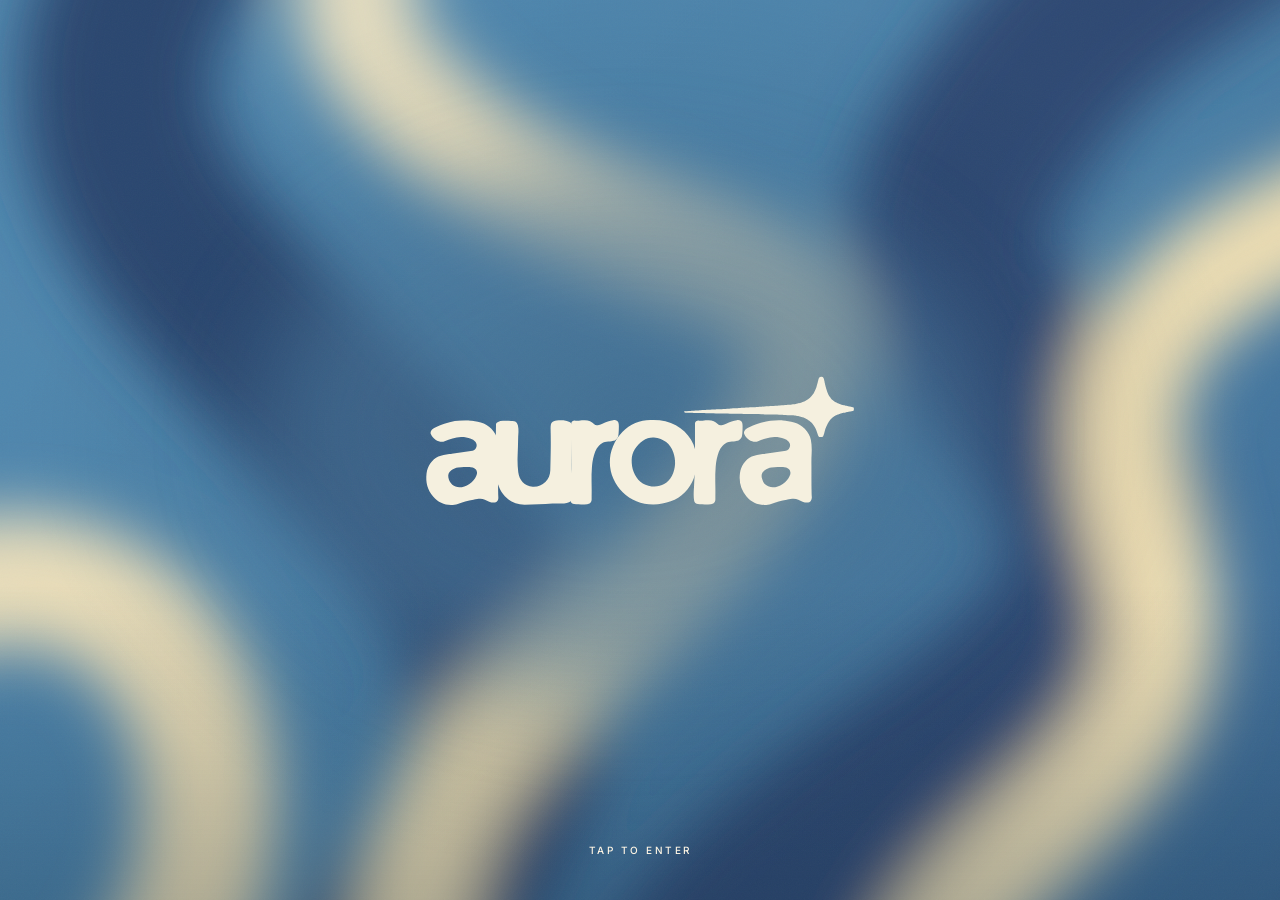
==== commit f7489876: "Keep iPhone standalone backdrop across the full viewport Do not shrink the background to visualViewp" ====
--- a/index.html
+++ b/index.html
@@ -1,5 +1,5 @@
 <!DOCTYPE html>
-<html lang="cs">
+<html lang="en">
 <head>
 <meta charset="utf-8">
 <meta name="viewport" content="width=device-width, initial-scale=1, maximum-scale=1, user-scalable=no, viewport-fit=cover, interactive-widget=resizes-content">
@@ -389,17 +389,38 @@
 .glassy .cloud-dialog{background:var(--sheet);backdrop-filter:blur(26px);-webkit-backdrop-filter:blur(26px)}
 [hidden]{display:none!important}
 </style>
-<link rel="stylesheet" href="blue-preview.css"><link rel="stylesheet" href="landing-preview.css"><link rel="stylesheet" href="integrated-flow.css"></head>
+<link rel="stylesheet" href="blue-preview.css"><link rel="stylesheet" href="landing-preview.css"><link rel="stylesheet" href="integrated-flow.css?v=ios-bottom4"><script>// Keep the app inside the visible mobile viewport when browser chrome or the keyboard changes.
+(()=>{const viewport=window.visualViewport;let frame;
+ const fit=()=>{cancelAnimationFrame(frame);frame=requestAnimationFrame(()=>{
+  const h=viewport&&viewport.scale===1?viewport.height:innerHeight;
+  document.documentElement.style.setProperty('--app-height',Math.round(h)+'px');
+ });};window.addEventListener('resize',fit);viewport?.addEventListener('resize',fit);fit();
+})();
+document.addEventListener('DOMContentLoaded',()=>{
+ const phoneLandscape=matchMedia('(pointer:coarse) and (orientation:landscape) and (max-height:600px) and (max-width:1100px)');
+ const guard=document.createElement('div');guard.className='portrait-guard';guard.hidden=true;guard.tabIndex=-1;guard.setAttribute('role','dialog');guard.setAttribute('aria-modal','true');
+ guard.innerHTML='<svg viewBox="0 0 64 64" width="52" height="52" fill="none" stroke="currentColor" stroke-width="2" aria-hidden="true"><rect x="21" y="9" width="24" height="44" rx="5"/><path d="M29 46h8M12 38a23 23 0 0 1 1-19m-1 0-1 9m1-9 8 3M53 26a23 23 0 0 1-1 19m0 0 1-9m-1 9-8-3"/></svg><strong class="en">Turn your phone upright.</strong><strong class="cs">Otoč telefon na výšku.</strong><span class="en">Your space is waiting right here.</span><span class="cs">Všechno zůstává přesně tady.</span>';
+ document.body.append(guard);let previousFocus,priorInert=false,resumeVideo,portraitWidth=innerWidth<innerHeight?innerWidth:0;
+ function orient(){const app=document.getElementById('app');if(innerWidth<innerHeight)portraitWidth=innerWidth;
+  // A portrait keyboard can make the visible viewport wider than tall without rotating the phone.
+  const typingAtPortrait=innerWidth===portraitWidth;
+  const blocked=phoneLandscape.matches&&!typingAtPortrait;if(blocked===!guard.hidden)return;
+  if(blocked){previousFocus=document.activeElement;priorInert=app.inert;app.inert=true;guard.hidden=false;guard.setAttribute('aria-label',document.documentElement.lang==='cs'?'Otoč telefon na výšku':'Turn your phone upright');guard.focus({preventScroll:true});const v=document.querySelector('.tutorial-screen video');if(v&&!v.paused){resumeVideo=v;v.pause();}}
+  else{guard.hidden=true;app.inert=priorInert;if(previousFocus?.isConnected)previousFocus.focus({preventScroll:true});if(resumeVideo?.isConnected)resumeVideo.play().catch(()=>{});resumeVideo=null;}
+ }
+ phoneLandscape.addEventListener('change',orient);window.addEventListener('resize',orient);orient();
+});
+</script></head>
 <body>
 <div class="app" id="app">
   <div class="bg"></div>
   
   <div class="col">
     <div id="screen"></div>
-    <nav class="nav" id="nav" aria-label="Hlavni navigace"></nav>
+    <nav class="nav" id="nav" aria-label="Main navigation"></nav>
   </div>
   <div class="scrim" id="scrim" hidden></div>
-  <div class="sheet" id="sheet" role="dialog" aria-modal="true" aria-label="Pridat" hidden></div>
+  <div class="sheet" id="sheet" role="dialog" aria-modal="true" aria-label="Add" hidden></div>
   <div id="over"></div>
   <div class="toast" id="toast" role="status"></div>
   <div class="splash" id="splash" aria-label="AURORA"></div>
@@ -499,1052 +520,7 @@
 
 </script>
 <script>
-(function(){
-'use strict';
-// ---------- helpers ----------
-const $ = s => document.querySelector(s);
-const pad = n => String(n).padStart(2,'0');
-const iso = d => d.getFullYear()+'-'+pad(d.getMonth()+1)+'-'+pad(d.getDate());
-const addD = (s,n) => { const d = new Date(s+'T12:00:00'); d.setDate(d.getDate()+n); return iso(d); };
-const dOf = s => new Date(s+'T12:00:00');
-const diff = (a,b) => Math.round((dOf(b)-dOf(a))/864e5);
-const DN = ['Sun','Mon','Tue','Wed','Thu','Fri','Sat'];
-const DNC = ['nedele','pondeli','utery','streda','ctvrtek','patek','sobota'];
-const MN = ['January','February','March','April','May','June','July','August','September','October','November','December'];
-const esc = s => String(s).replace(/[&<>"]/g, c => ({'&':'&amp;','<':'&lt;','>':'&gt;','"':'&quot;'}[c]));
-const uid = () => Math.random().toString(36).slice(2,9);
-const T = () => iso(new Date());
-const nowMin = () => { const d = new Date(); return d.getHours()*60 + d.getMinutes(); };
-const tMin = t => { const [h,m] = t.split(':').map(Number); return h*60+m; };
-const plural = (n,a,b,c) => n === 1 ? a : (n >= 2 && n <= 4 ? b : c);
-const ICON = {
-  home:'<path d="M4 11l8-7 8 7v8a1 1 0 0 1-1 1h-4v-6h-6v6H5a1 1 0 0 1-1-1z"/>',
-  spaces:'<circle cx="12" cy="12" r="8"/><circle cx="12" cy="12" r="3"/>',
-  board:'<rect x="4" y="4" width="7" height="7" rx="2"/><rect x="13" y="4" width="7" height="7" rx="2"/><rect x="4" y="13" width="7" height="7" rx="2"/><rect x="13" y="13" width="7" height="7" rx="2"/>',
-  plan:'<rect x="4" y="5" width="16" height="15" rx="3"/><path d="M4 10h16M9 3v4M15 3v4"/>',
-  gear:'<circle cx="12" cy="12" r="3"/><path d="M12 2.5v3M12 18.5v3M2.5 12h3M18.5 12h3M5.3 5.3l2.1 2.1M16.6 16.6l2.1 2.1M5.3 18.7l2.1-2.1M16.6 7.4l2.1-2.1"/>',
-  plus:'<path d="M12 5v14M5 12h14"/>', back:'<path d="M15 6l-6 6 6 6"/>', close:'<path d="M6 6l12 12M18 6L6 18"/>',
-  share:'<path d="M12 3v12M7 8l5-5 5 5"/><path d="M5 13v6a2 2 0 0 0 2 2h10a2 2 0 0 0 2-2v-6"/>', photo:'<rect x="3" y="5" width="18" height="14" rx="3"/><circle cx="12" cy="12" r="3.5"/>'
-};
-const DESK = () => window.innerWidth >= 900;
-const isLight = () => S.theme === 'light' || (S.theme === 'auto' && window.matchMedia && matchMedia('(prefers-color-scheme: light)').matches);
-const ic = (n,s=20,w=1.8) => `<svg width="${s}" height="${s}" viewBox="0 0 24 24" fill="none" stroke="currentColor" stroke-width="${w}" stroke-linecap="round" stroke-linejoin="round" aria-hidden="true">${ICON[n]}</svg>`;
-
-// ---------- data ----------
-const SCHEMA = 7;
-const TEST = new URLSearchParams(location.search).get('test') === '1';
-/* IndexedDB: 'kv' = stav appky + sync, 'images' = fotky a videa (Blob). Zvlastni databaze, stara testovaci data se nectou. */
-const DB = (() => {
-  let dbp;
-  const open = () => dbp ||= new Promise((res, rej) => { const r = indexedDB.open('aurora-v13', 1); r.onupgradeneeded = () => { const d = r.result; d.createObjectStore('kv'); d.createObjectStore('images'); }; r.onsuccess = () => res(r.result); r.onerror = () => rej(r.error); });
-  const tx = async (store, mode, fn) => { const d = await open(); return new Promise((res, rej) => { const t = d.transaction(store, mode); const q = fn(t.objectStore(store)); t.oncomplete = () => res(q && q.result); t.onerror = () => rej(t.error); }); };
-  return { commitSetup: async (state, media) => { const d = await open(); return new Promise((resolve,reject) => { const t = d.transaction(['kv','images'],'readwrite'); t.objectStore('kv').put(state,'state'); t.objectStore('kv').delete('launch-flow'); if(media)t.objectStore('images').put(media.blob,media.id); t.oncomplete=resolve; t.onerror=()=>reject(t.error); t.onabort=()=>reject(t.error||new Error('Save cancelled')); }); }, get: (st, k) => tx(st, 'readonly', s => s.get(k)), set: (st, k, v) => tx(st, 'readwrite', s => s.put(v, k)), del: (st, k) => tx(st, 'readwrite', s => s.delete(k)), keys: st => tx(st, 'readonly', s => s.getAllKeys()), clear: st => tx(st, 'readwrite', s => s.clear()) };
-})();
-let saveT = null;
-const Store = {
-  save(){ clearTimeout(saveT); return new Promise(res => { saveT = setTimeout(async () => { if (!TEST) { try { await DB.set('kv', 'state', S); } catch(e) { toast('Ukladani selhalo'); } } res(); }, 250); }); },
-  media: { get: id => DB.get('images', id) }
-};
-/* Fotky a videa: v S je jen klic (m.img), soubor lezi v IndexedDB a v cloudu. */
-const URLS = new Map(), LOADING = new Set(), BLANK = '[data-uri]';
-function mediaURL(id){ if (URLS.has(id)) return URLS.get(id); if (!LOADING.has(id)) { LOADING.add(id); Store.media.get(id).then(b => { LOADING.delete(id); if (b) { URLS.set(id, URL.createObjectURL(b)); render(); if ($('#over').innerHTML && V.vlist) drawViewer(); } }).catch(() => LOADING.delete(id)); } return ''; }
-const isVid = m => m.kind === 'video' || !!m.video;
-const hasPic = m => !isVid(m) && (!!m.src || (m.img !== undefined && m.img !== null));
-const picOf = m => isVid(m) ? null : (m.src || (typeof m.img === 'number' ? IMGS[m.img] : (m.img ? (mediaURL(m.img) || BLANK) : null)));
-const vidOf = m => m.video || (m.kind === 'video' && m.img ? mediaURL(m.img) : '');
-const d2b = u => { const [h, b] = u.split(','), bin = atob(b), a = new Uint8Array(bin.length); for (let i = 0; i < bin.length; i++) a[i] = bin.charCodeAt(i); return new Blob([a], {type: h.split(':')[1].split(';')[0]}); };
-const signedIn = () => typeof AuroraCloud !== 'undefined' && AuroraCloud.isConnected();
-const IMGS = ["[data-uri]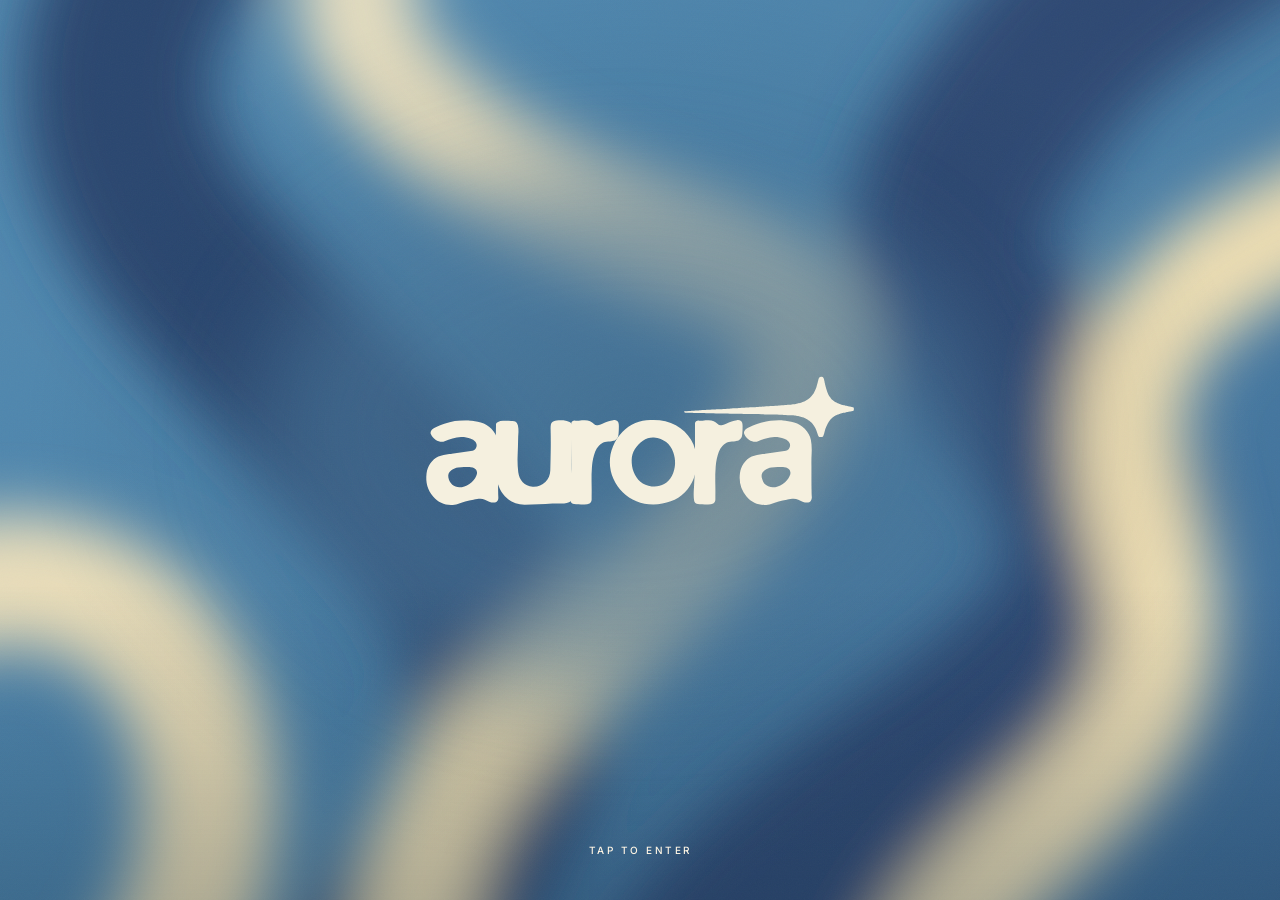
